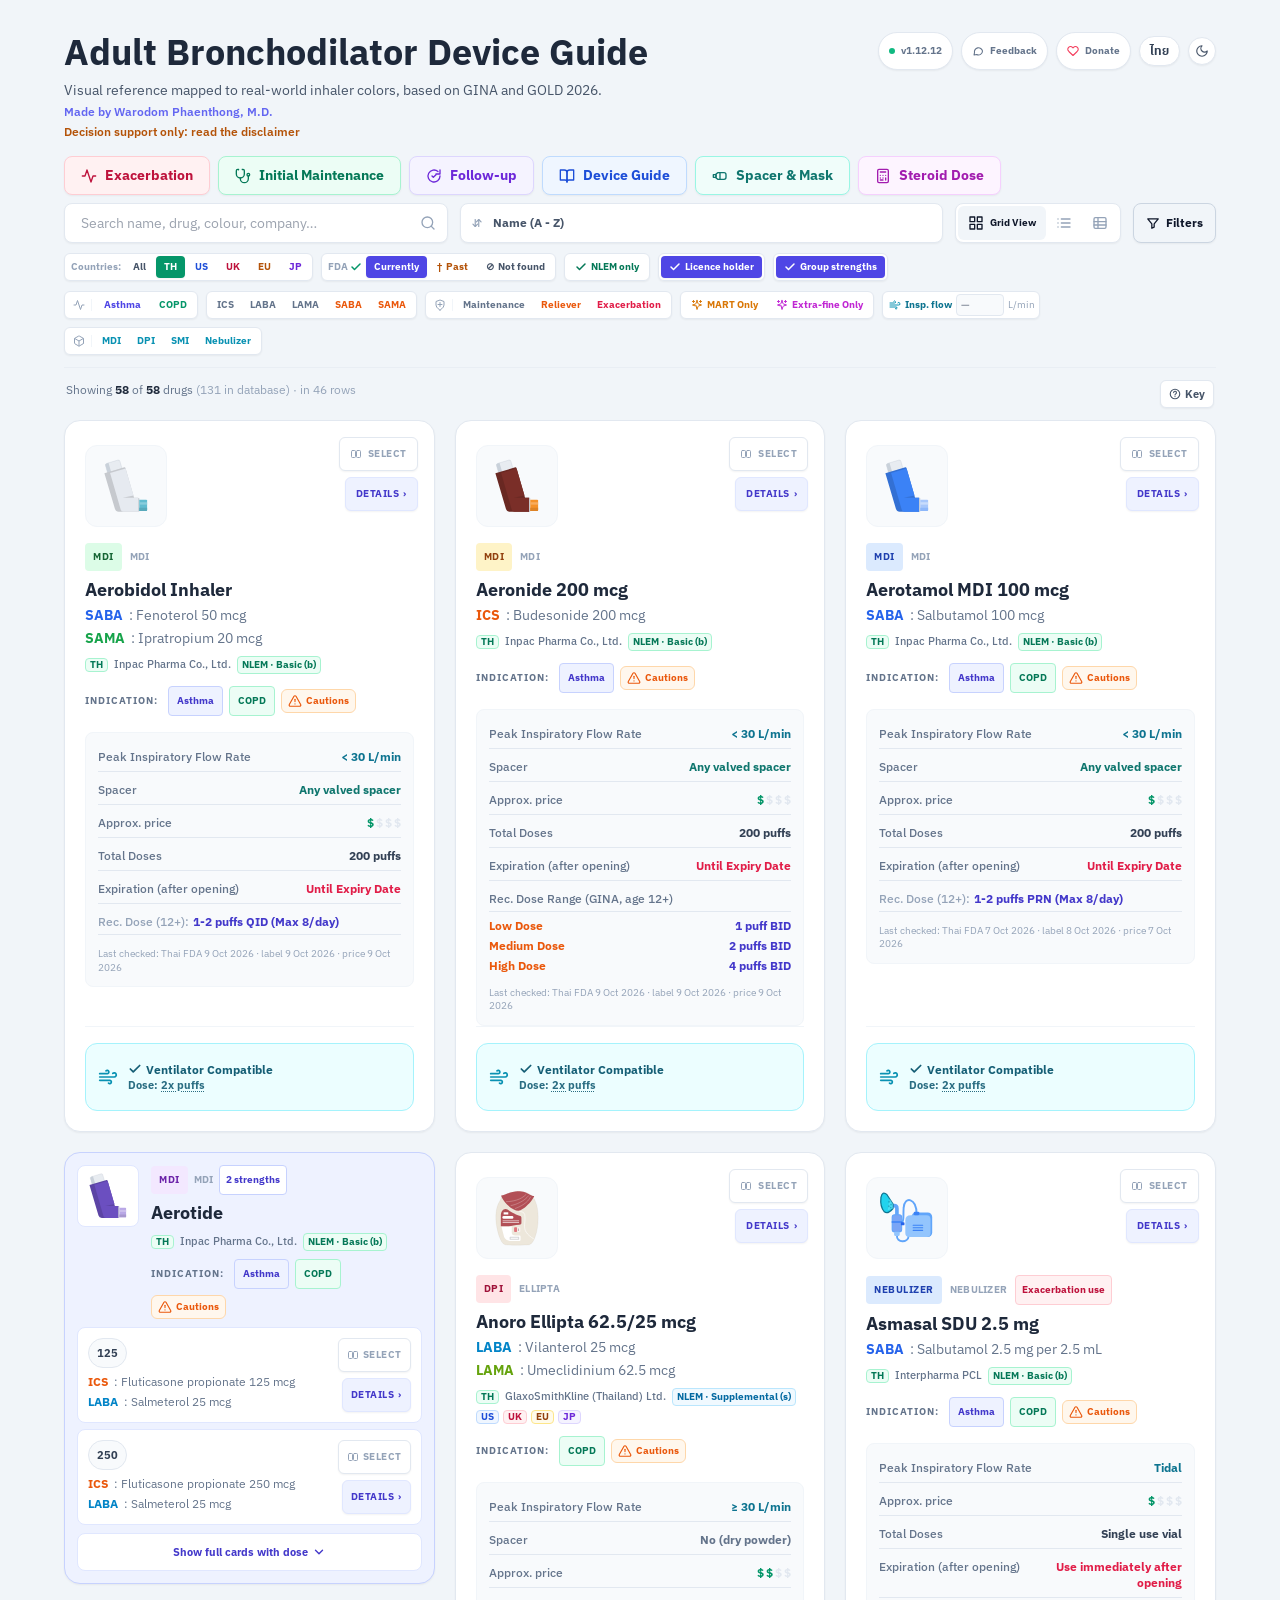
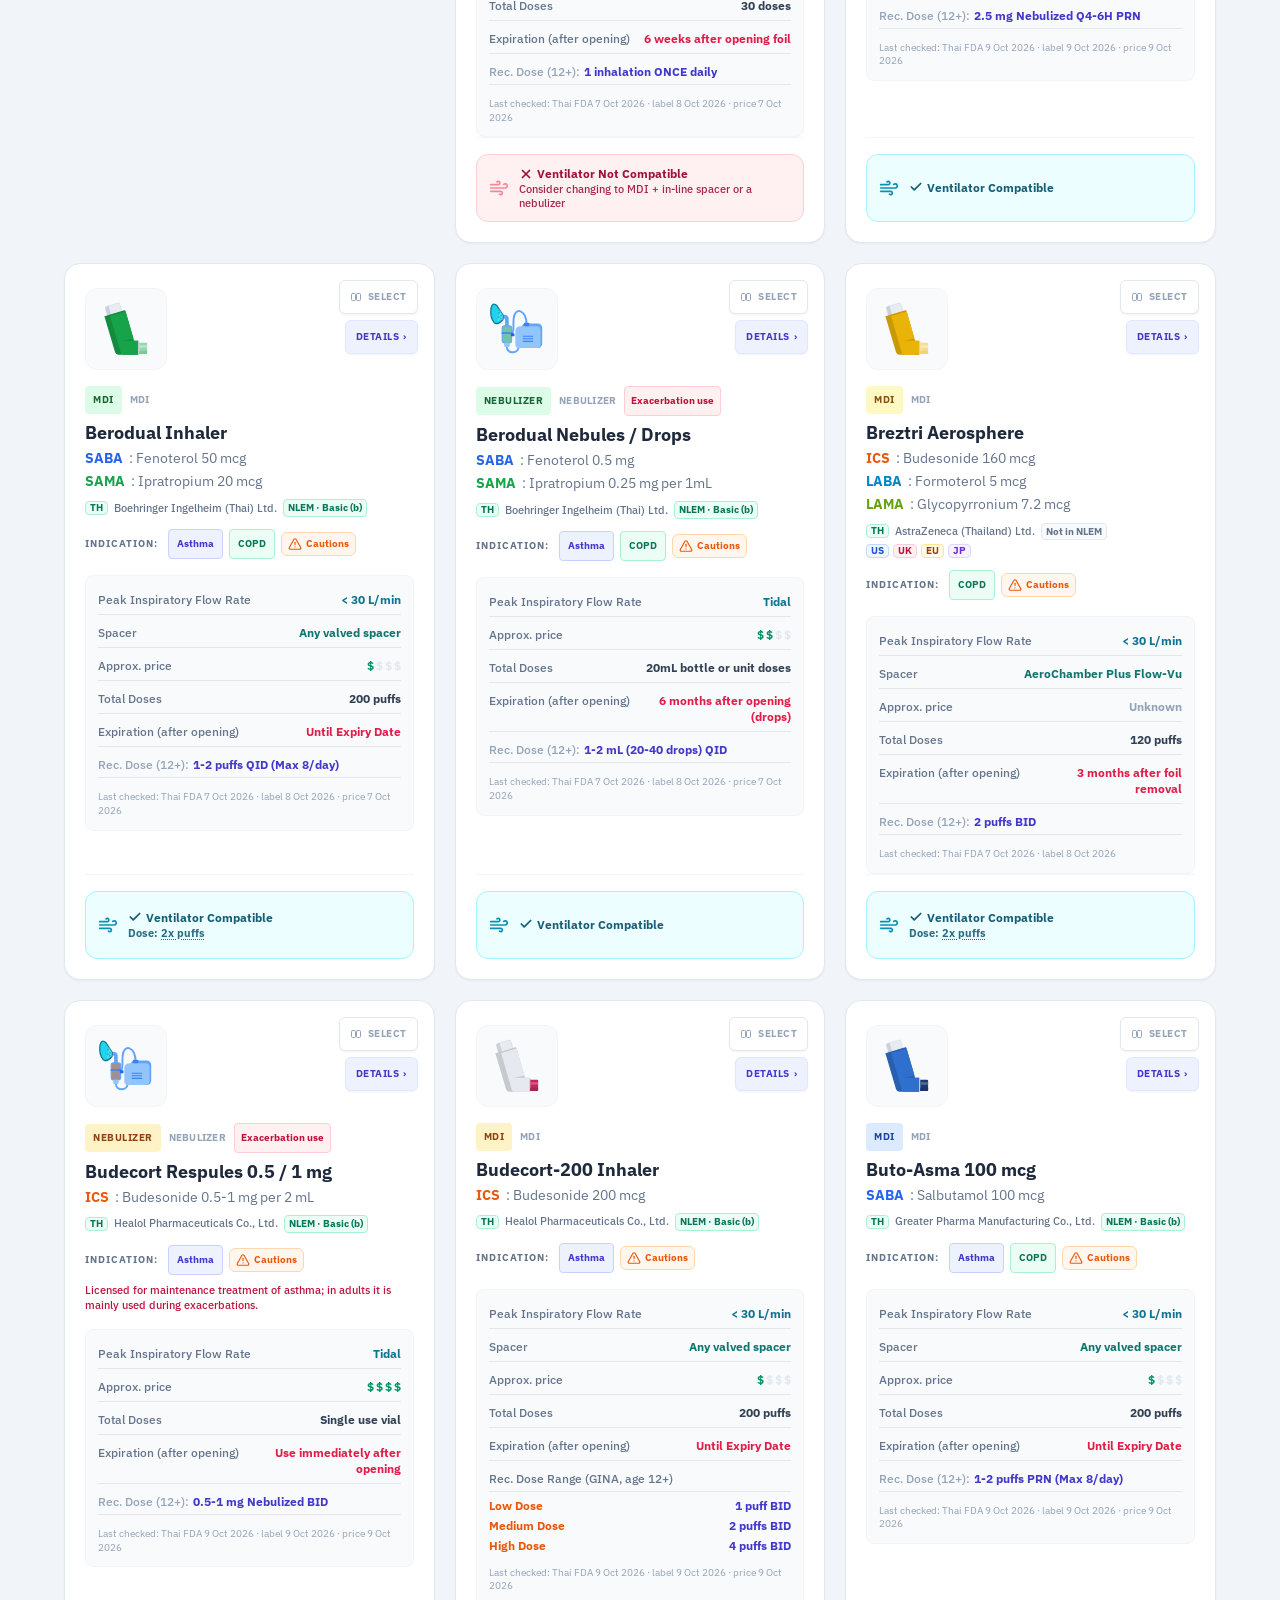
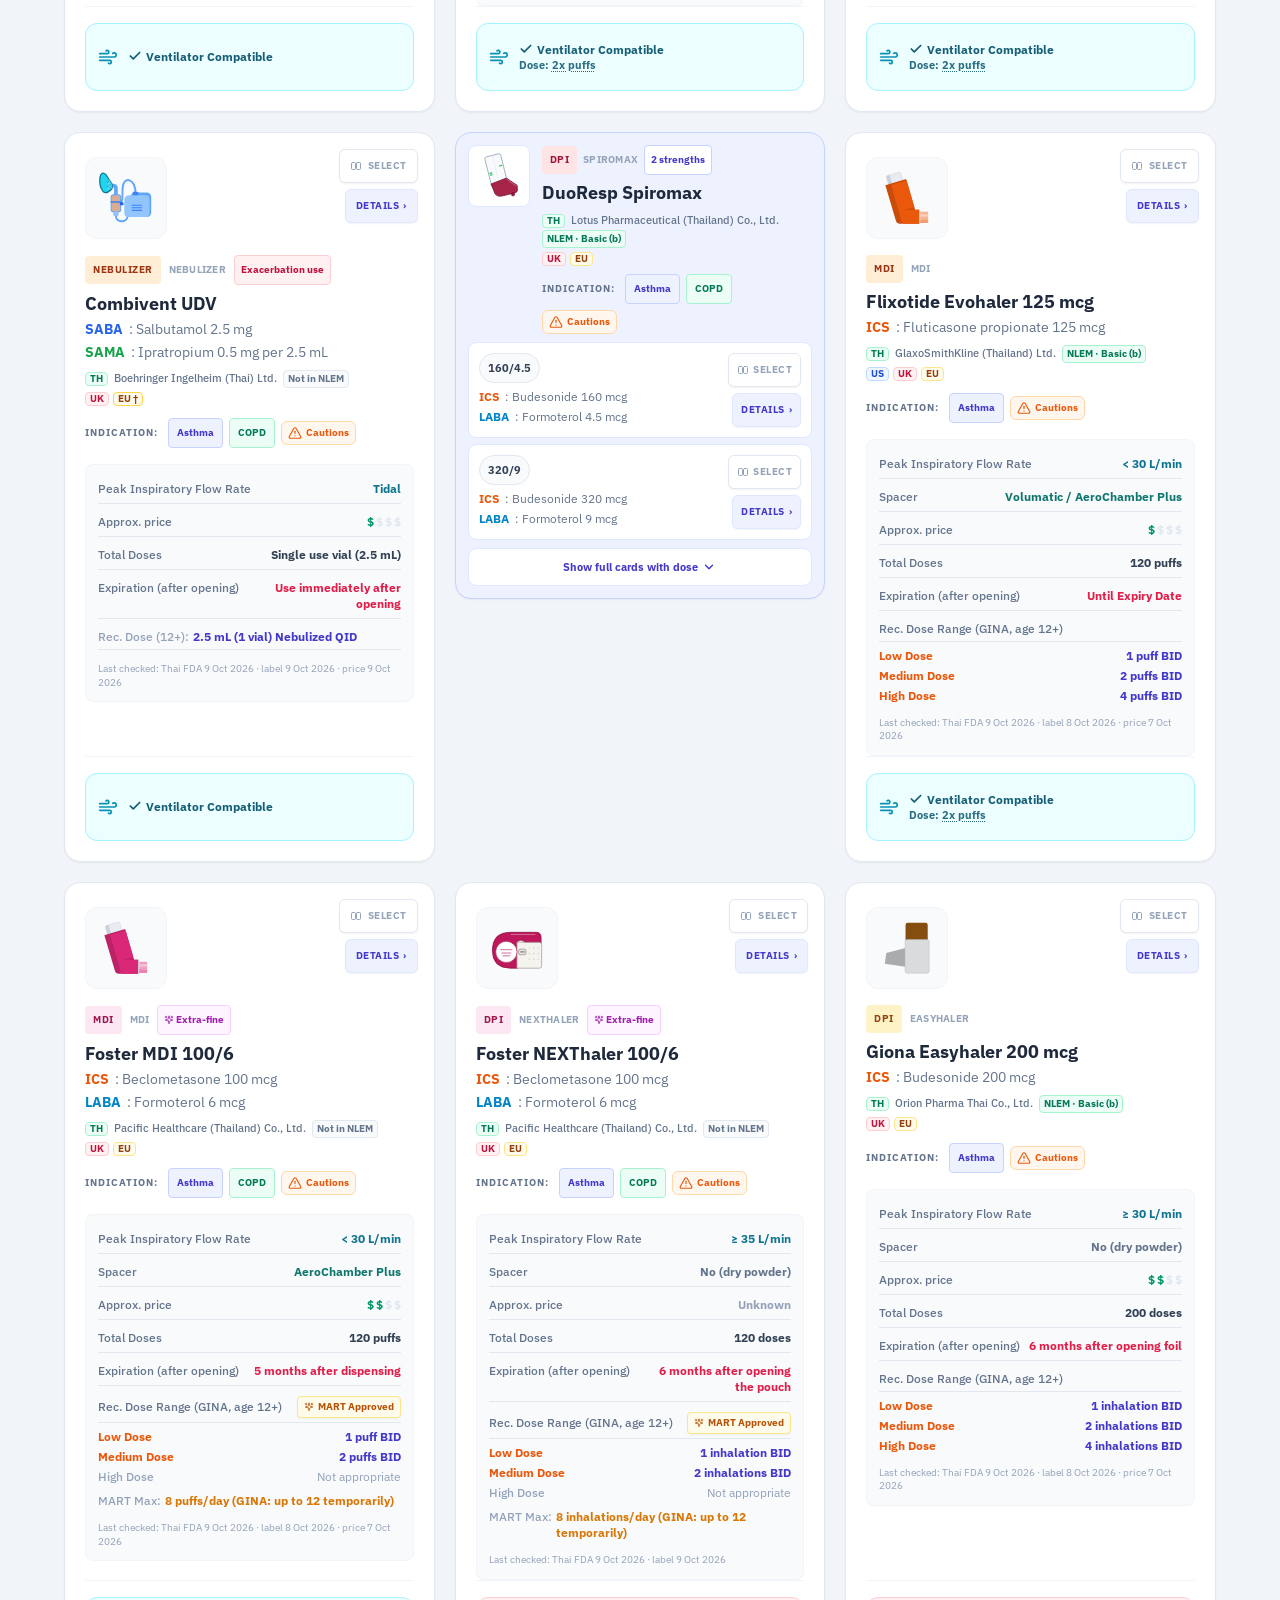
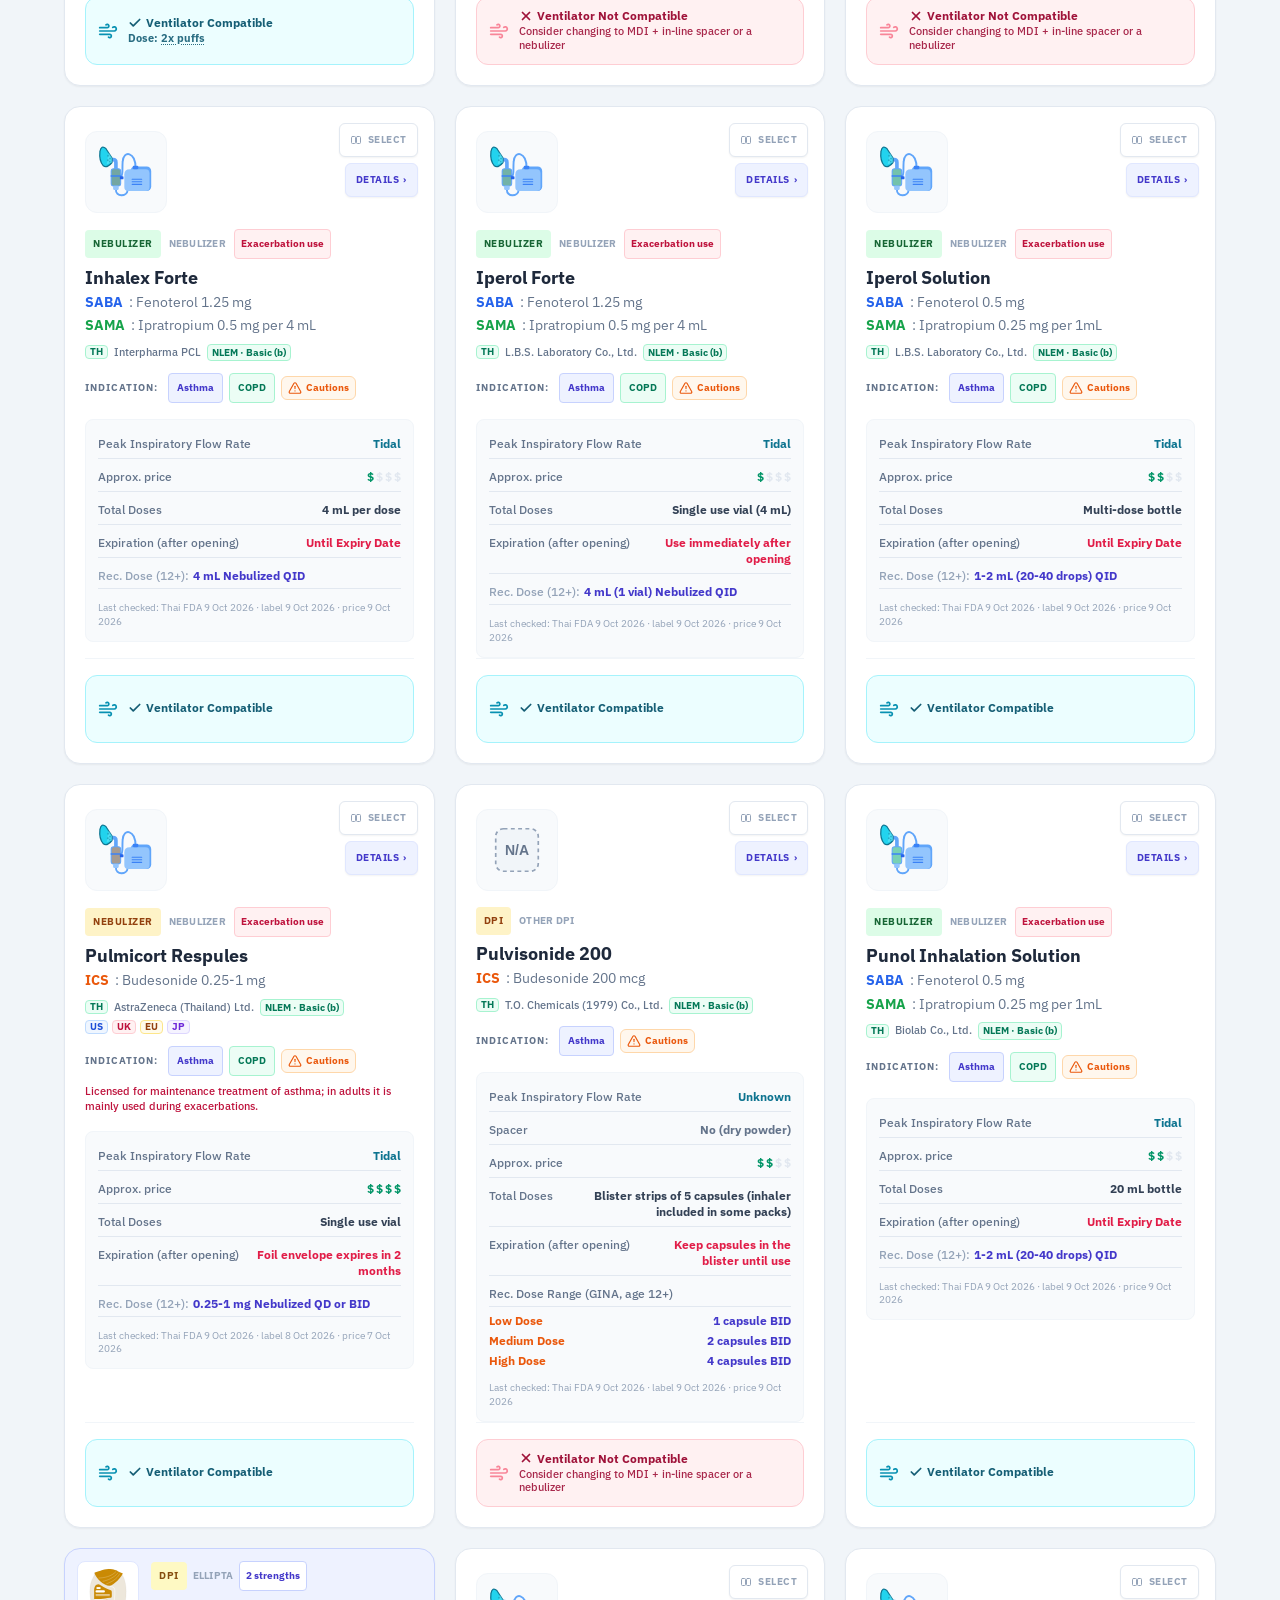
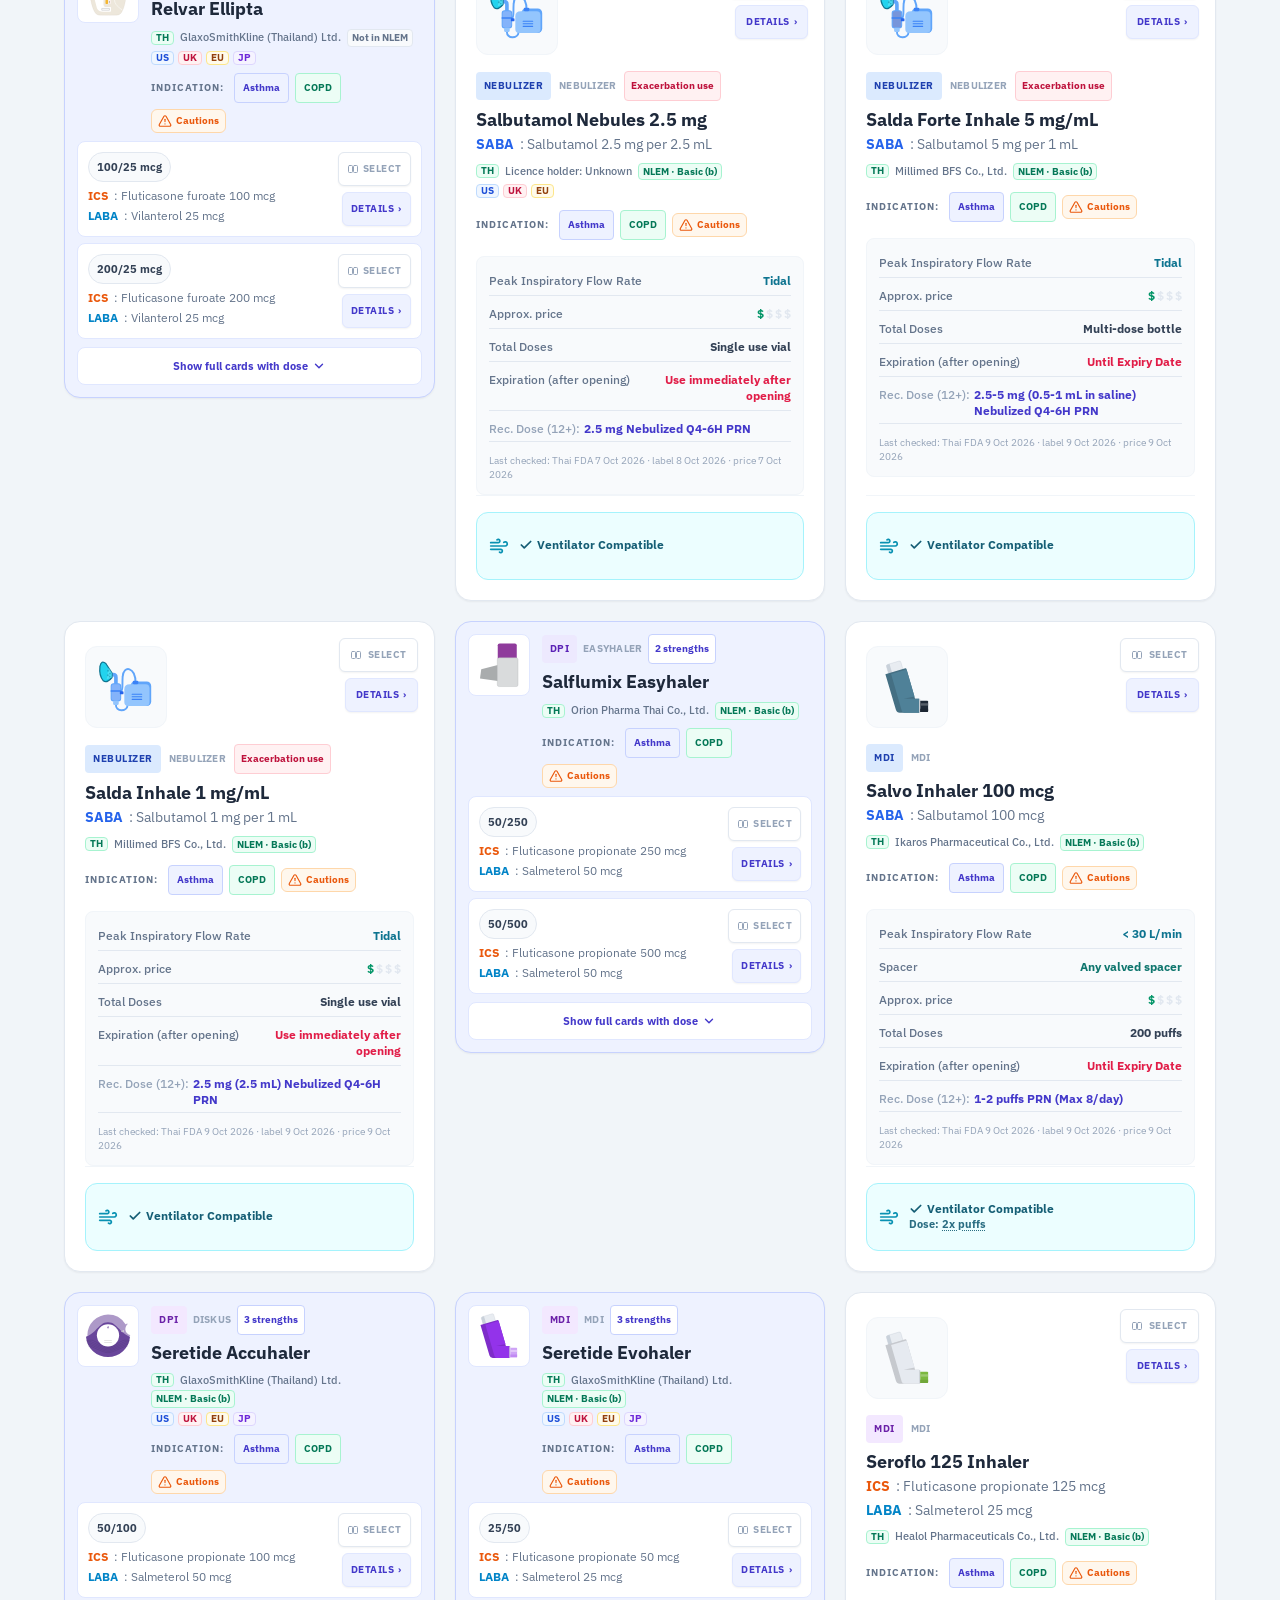
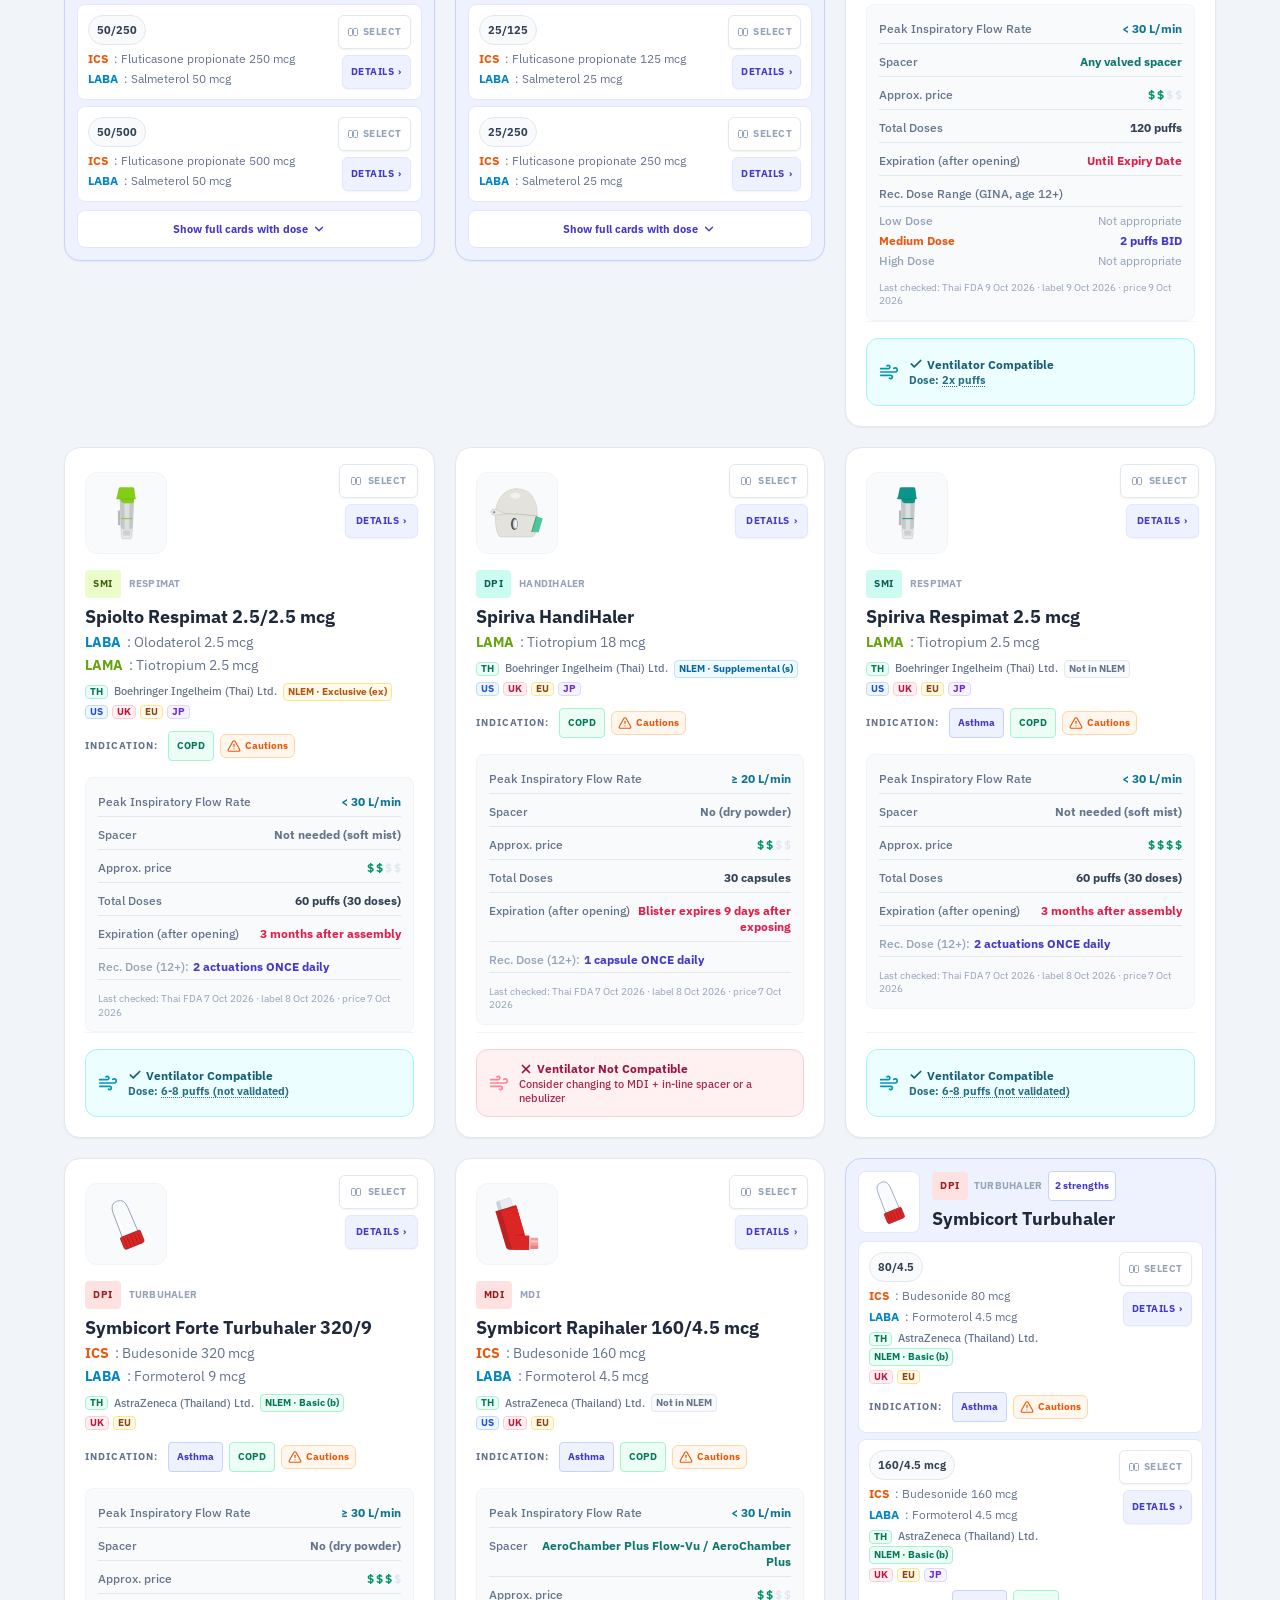
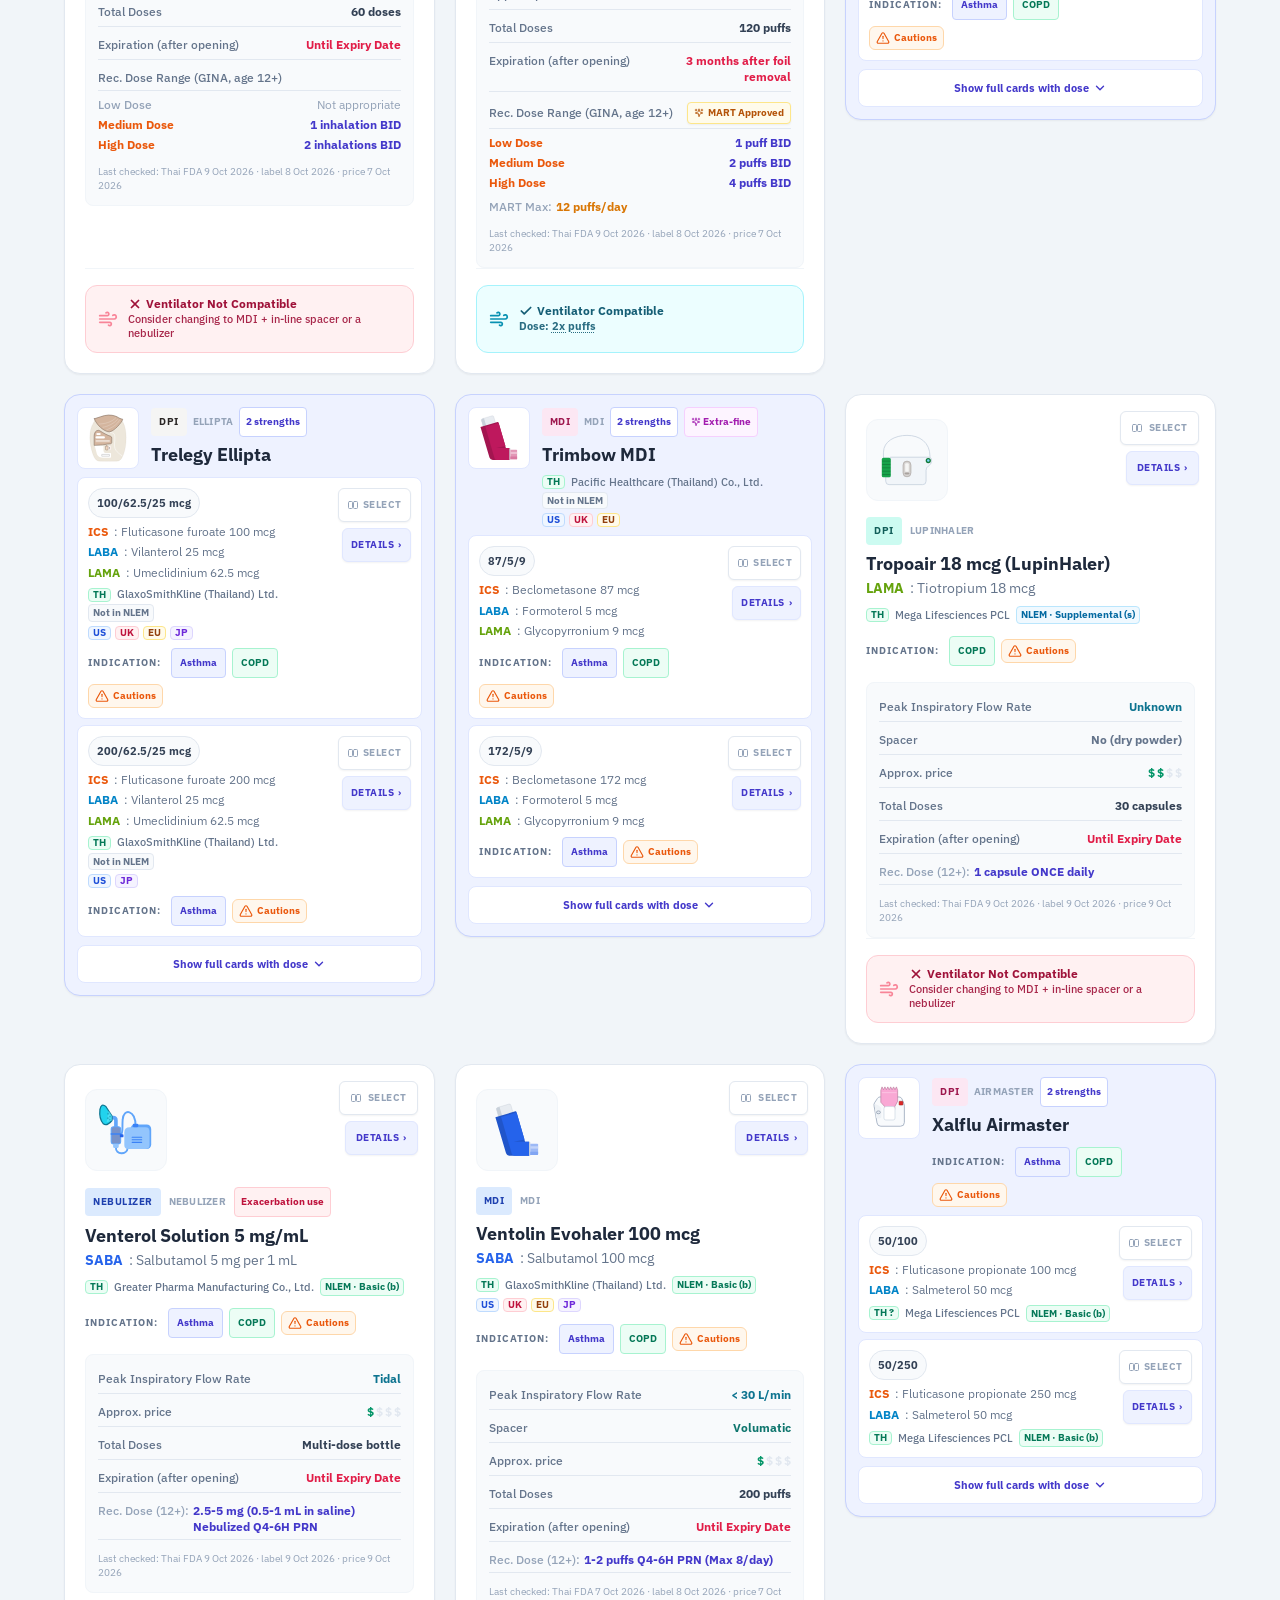
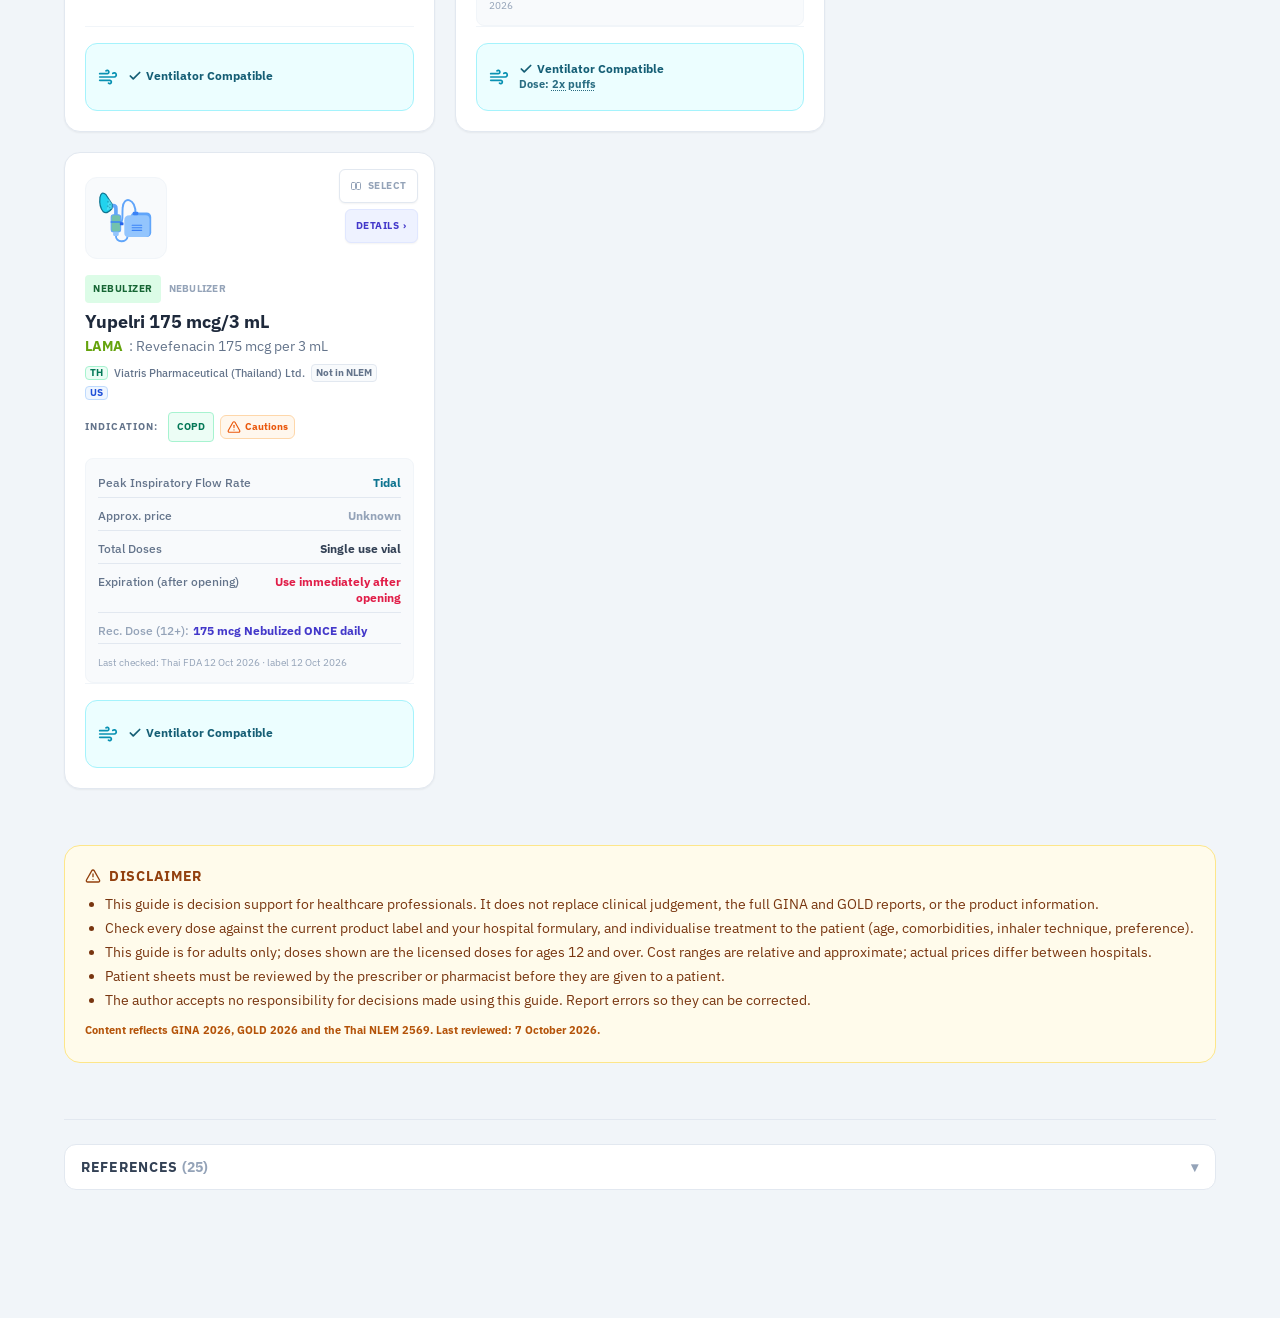
==== bronchodilator-guide.html @ 28f9524b "Split Exacerbation and Changelog modals out of App(); add Alvesco 80 UK once-daily dose; Donate rule" ====
<meta charset="utf-8">
<meta name="viewport" content="width=device-width, initial-scale=1">
<title>Adult Bronchodilator Device Guide</title>
<link rel="preconnect" href="https://fonts.googleapis.com">
<link rel="preconnect" href="https://fonts.gstatic.com" crossorigin>
<script>
  // Web fonts: added by script so the stylesheet request does not block the first paint
  // (text shows in the system font, then swaps when the fonts arrive).
  (function () {
    var l = document.createElement('link');
    l.rel = 'stylesheet';
    l.href = 'https://fonts.googleapis.com/css2?family=IBM+Plex+Sans:wght@400;500;600;700;800&family=IBM+Plex+Sans+Thai:wght@400;500;600;700&display=swap';
    document.head.appendChild(l);
  })();
</script>
<!-- Built by .claude/build-bronchodilator.js from bronchodilator-src/. Edit the source, not this file. -->

<script>
  // Apply the saved/system theme before first paint (same rules as the App's theme state).
  (function () {
    var t = null;
    try { t = localStorage.getItem('bdg-theme'); } catch (e) {}
    if (t !== 'light' && t !== 'dark') t = document.documentElement.getAttribute('data-theme');
    if (t !== 'light' && t !== 'dark') t = window.matchMedia && window.matchMedia('(prefers-color-scheme: dark)').matches ? 'dark' : 'light';
    if (t === 'dark') document.documentElement.classList.add('dark');
  })();
</script>
<script>
/**
 * @license React
 * react.production.min.js
 *
 * Copyright (c) Facebook, Inc. and its affiliates.
 *
 * This source code is licensed under the MIT license found in the
 * LICENSE file in the root directory of this source tree.
 */
(function(){'use strict';(function(c,x){"object"===typeof exports&&"undefined"!==typeof module?x(exports):"function"===typeof define&&define.amd?define(["exports"],x):(c=c||self,x(c.React={}))})(this,function(c){function x(a){if(null===a||"object"!==typeof a)return null;a=V&&a[V]||a["@@iterator"];return"function"===typeof a?a:null}function w(a,b,e){this.props=a;this.context=b;this.refs=W;this.updater=e||X}function Y(){}function K(a,b,e){this.props=a;this.context=b;this.refs=W;this.updater=e||X}function Z(a,b,
e){var m,d={},c=null,h=null;if(null!=b)for(m in void 0!==b.ref&&(h=b.ref),void 0!==b.key&&(c=""+b.key),b)aa.call(b,m)&&!ba.hasOwnProperty(m)&&(d[m]=b[m]);var l=arguments.length-2;if(1===l)d.children=e;else if(1<l){for(var f=Array(l),k=0;k<l;k++)f[k]=arguments[k+2];d.children=f}if(a&&a.defaultProps)for(m in l=a.defaultProps,l)void 0===d[m]&&(d[m]=l[m]);return{$$typeof:y,type:a,key:c,ref:h,props:d,_owner:L.current}}function oa(a,b){return{$$typeof:y,type:a.type,key:b,ref:a.ref,props:a.props,_owner:a._owner}}
function M(a){return"object"===typeof a&&null!==a&&a.$$typeof===y}function pa(a){var b={"=":"=0",":":"=2"};return"$"+a.replace(/[=:]/g,function(a){return b[a]})}function N(a,b){return"object"===typeof a&&null!==a&&null!=a.key?pa(""+a.key):b.toString(36)}function B(a,b,e,m,d){var c=typeof a;if("undefined"===c||"boolean"===c)a=null;var h=!1;if(null===a)h=!0;else switch(c){case "string":case "number":h=!0;break;case "object":switch(a.$$typeof){case y:case qa:h=!0}}if(h)return h=a,d=d(h),a=""===m?"."+
N(h,0):m,ca(d)?(e="",null!=a&&(e=a.replace(da,"$&/")+"/"),B(d,b,e,"",function(a){return a})):null!=d&&(M(d)&&(d=oa(d,e+(!d.key||h&&h.key===d.key?"":(""+d.key).replace(da,"$&/")+"/")+a)),b.push(d)),1;h=0;m=""===m?".":m+":";if(ca(a))for(var l=0;l<a.length;l++){c=a[l];var f=m+N(c,l);h+=B(c,b,e,f,d)}else if(f=x(a),"function"===typeof f)for(a=f.call(a),l=0;!(c=a.next()).done;)c=c.value,f=m+N(c,l++),h+=B(c,b,e,f,d);else if("object"===c)throw b=String(a),Error("Objects are not valid as a React child (found: "+
("[object Object]"===b?"object with keys {"+Object.keys(a).join(", ")+"}":b)+"). If you meant to render a collection of children, use an array instead.");return h}function C(a,b,e){if(null==a)return a;var c=[],d=0;B(a,c,"","",function(a){return b.call(e,a,d++)});return c}function ra(a){if(-1===a._status){var b=a._result;b=b();b.then(function(b){if(0===a._status||-1===a._status)a._status=1,a._result=b},function(b){if(0===a._status||-1===a._status)a._status=2,a._result=b});-1===a._status&&(a._status=
0,a._result=b)}if(1===a._status)return a._result.default;throw a._result;}function O(a,b){var e=a.length;a.push(b);a:for(;0<e;){var c=e-1>>>1,d=a[c];if(0<D(d,b))a[c]=b,a[e]=d,e=c;else break a}}function p(a){return 0===a.length?null:a[0]}function E(a){if(0===a.length)return null;var b=a[0],e=a.pop();if(e!==b){a[0]=e;a:for(var c=0,d=a.length,k=d>>>1;c<k;){var h=2*(c+1)-1,l=a[h],f=h+1,g=a[f];if(0>D(l,e))f<d&&0>D(g,l)?(a[c]=g,a[f]=e,c=f):(a[c]=l,a[h]=e,c=h);else if(f<d&&0>D(g,e))a[c]=g,a[f]=e,c=f;else break a}}return b}
function D(a,b){var c=a.sortIndex-b.sortIndex;return 0!==c?c:a.id-b.id}function P(a){for(var b=p(r);null!==b;){if(null===b.callback)E(r);else if(b.startTime<=a)E(r),b.sortIndex=b.expirationTime,O(q,b);else break;b=p(r)}}function Q(a){z=!1;P(a);if(!u)if(null!==p(q))u=!0,R(S);else{var b=p(r);null!==b&&T(Q,b.startTime-a)}}function S(a,b){u=!1;z&&(z=!1,ea(A),A=-1);F=!0;var c=k;try{P(b);for(n=p(q);null!==n&&(!(n.expirationTime>b)||a&&!fa());){var m=n.callback;if("function"===typeof m){n.callback=null;
k=n.priorityLevel;var d=m(n.expirationTime<=b);b=v();"function"===typeof d?n.callback=d:n===p(q)&&E(q);P(b)}else E(q);n=p(q)}if(null!==n)var g=!0;else{var h=p(r);null!==h&&T(Q,h.startTime-b);g=!1}return g}finally{n=null,k=c,F=!1}}function fa(){return v()-ha<ia?!1:!0}function R(a){G=a;H||(H=!0,I())}function T(a,b){A=ja(function(){a(v())},b)}function ka(a){throw Error("act(...) is not supported in production builds of React.");}var y=Symbol.for("react.element"),qa=Symbol.for("react.portal"),sa=Symbol.for("react.fragment"),
ta=Symbol.for("react.strict_mode"),ua=Symbol.for("react.profiler"),va=Symbol.for("react.provider"),wa=Symbol.for("react.context"),xa=Symbol.for("react.forward_ref"),ya=Symbol.for("react.suspense"),za=Symbol.for("react.memo"),Aa=Symbol.for("react.lazy"),V=Symbol.iterator,X={isMounted:function(a){return!1},enqueueForceUpdate:function(a,b,c){},enqueueReplaceState:function(a,b,c,m){},enqueueSetState:function(a,b,c,m){}},la=Object.assign,W={};w.prototype.isReactComponent={};w.prototype.setState=function(a,
b){if("object"!==typeof a&&"function"!==typeof a&&null!=a)throw Error("setState(...): takes an object of state variables to update or a function which returns an object of state variables.");this.updater.enqueueSetState(this,a,b,"setState")};w.prototype.forceUpdate=function(a){this.updater.enqueueForceUpdate(this,a,"forceUpdate")};Y.prototype=w.prototype;var t=K.prototype=new Y;t.constructor=K;la(t,w.prototype);t.isPureReactComponent=!0;var ca=Array.isArray,aa=Object.prototype.hasOwnProperty,L={current:null},
ba={key:!0,ref:!0,__self:!0,__source:!0},da=/\/+/g,g={current:null},J={transition:null};if("object"===typeof performance&&"function"===typeof performance.now){var Ba=performance;var v=function(){return Ba.now()}}else{var ma=Date,Ca=ma.now();v=function(){return ma.now()-Ca}}var q=[],r=[],Da=1,n=null,k=3,F=!1,u=!1,z=!1,ja="function"===typeof setTimeout?setTimeout:null,ea="function"===typeof clearTimeout?clearTimeout:null,na="undefined"!==typeof setImmediate?setImmediate:null;"undefined"!==typeof navigator&&
void 0!==navigator.scheduling&&void 0!==navigator.scheduling.isInputPending&&navigator.scheduling.isInputPending.bind(navigator.scheduling);var H=!1,G=null,A=-1,ia=5,ha=-1,U=function(){if(null!==G){var a=v();ha=a;var b=!0;try{b=G(!0,a)}finally{b?I():(H=!1,G=null)}}else H=!1};if("function"===typeof na)var I=function(){na(U)};else if("undefined"!==typeof MessageChannel){t=new MessageChannel;var Ea=t.port2;t.port1.onmessage=U;I=function(){Ea.postMessage(null)}}else I=function(){ja(U,0)};t={ReactCurrentDispatcher:g,
ReactCurrentOwner:L,ReactCurrentBatchConfig:J,Scheduler:{__proto__:null,unstable_ImmediatePriority:1,unstable_UserBlockingPriority:2,unstable_NormalPriority:3,unstable_IdlePriority:5,unstable_LowPriority:4,unstable_runWithPriority:function(a,b){switch(a){case 1:case 2:case 3:case 4:case 5:break;default:a=3}var c=k;k=a;try{return b()}finally{k=c}},unstable_next:function(a){switch(k){case 1:case 2:case 3:var b=3;break;default:b=k}var c=k;k=b;try{return a()}finally{k=c}},unstable_scheduleCallback:function(a,
b,c){var e=v();"object"===typeof c&&null!==c?(c=c.delay,c="number"===typeof c&&0<c?e+c:e):c=e;switch(a){case 1:var d=-1;break;case 2:d=250;break;case 5:d=1073741823;break;case 4:d=1E4;break;default:d=5E3}d=c+d;a={id:Da++,callback:b,priorityLevel:a,startTime:c,expirationTime:d,sortIndex:-1};c>e?(a.sortIndex=c,O(r,a),null===p(q)&&a===p(r)&&(z?(ea(A),A=-1):z=!0,T(Q,c-e))):(a.sortIndex=d,O(q,a),u||F||(u=!0,R(S)));return a},unstable_cancelCallback:function(a){a.callback=null},unstable_wrapCallback:function(a){var b=
k;return function(){var c=k;k=b;try{return a.apply(this,arguments)}finally{k=c}}},unstable_getCurrentPriorityLevel:function(){return k},unstable_shouldYield:fa,unstable_requestPaint:function(){},unstable_continueExecution:function(){u||F||(u=!0,R(S))},unstable_pauseExecution:function(){},unstable_getFirstCallbackNode:function(){return p(q)},get unstable_now(){return v},unstable_forceFrameRate:function(a){0>a||125<a?console.error("forceFrameRate takes a positive int between 0 and 125, forcing frame rates higher than 125 fps is not supported"):
ia=0<a?Math.floor(1E3/a):5},unstable_Profiling:null}};c.Children={map:C,forEach:function(a,b,c){C(a,function(){b.apply(this,arguments)},c)},count:function(a){var b=0;C(a,function(){b++});return b},toArray:function(a){return C(a,function(a){return a})||[]},only:function(a){if(!M(a))throw Error("React.Children.only expected to receive a single React element child.");return a}};c.Component=w;c.Fragment=sa;c.Profiler=ua;c.PureComponent=K;c.StrictMode=ta;c.Suspense=ya;c.__SECRET_INTERNALS_DO_NOT_USE_OR_YOU_WILL_BE_FIRED=
t;c.act=ka;c.cloneElement=function(a,b,c){if(null===a||void 0===a)throw Error("React.cloneElement(...): The argument must be a React element, but you passed "+a+".");var e=la({},a.props),d=a.key,k=a.ref,h=a._owner;if(null!=b){void 0!==b.ref&&(k=b.ref,h=L.current);void 0!==b.key&&(d=""+b.key);if(a.type&&a.type.defaultProps)var l=a.type.defaultProps;for(f in b)aa.call(b,f)&&!ba.hasOwnProperty(f)&&(e[f]=void 0===b[f]&&void 0!==l?l[f]:b[f])}var f=arguments.length-2;if(1===f)e.children=c;else if(1<f){l=
Array(f);for(var g=0;g<f;g++)l[g]=arguments[g+2];e.children=l}return{$$typeof:y,type:a.type,key:d,ref:k,props:e,_owner:h}};c.createContext=function(a){a={$$typeof:wa,_currentValue:a,_currentValue2:a,_threadCount:0,Provider:null,Consumer:null,_defaultValue:null,_globalName:null};a.Provider={$$typeof:va,_context:a};return a.Consumer=a};c.createElement=Z;c.createFactory=function(a){var b=Z.bind(null,a);b.type=a;return b};c.createRef=function(){return{current:null}};c.forwardRef=function(a){return{$$typeof:xa,
render:a}};c.isValidElement=M;c.lazy=function(a){return{$$typeof:Aa,_payload:{_status:-1,_result:a},_init:ra}};c.memo=function(a,b){return{$$typeof:za,type:a,compare:void 0===b?null:b}};c.startTransition=function(a,b){b=J.transition;J.transition={};try{a()}finally{J.transition=b}};c.unstable_act=ka;c.useCallback=function(a,b){return g.current.useCallback(a,b)};c.useContext=function(a){return g.current.useContext(a)};c.useDebugValue=function(a,b){};c.useDeferredValue=function(a){return g.current.useDeferredValue(a)};
c.useEffect=function(a,b){return g.current.useEffect(a,b)};c.useId=function(){return g.current.useId()};c.useImperativeHandle=function(a,b,c){return g.current.useImperativeHandle(a,b,c)};c.useInsertionEffect=function(a,b){return g.current.useInsertionEffect(a,b)};c.useLayoutEffect=function(a,b){return g.current.useLayoutEffect(a,b)};c.useMemo=function(a,b){return g.current.useMemo(a,b)};c.useReducer=function(a,b,c){return g.current.useReducer(a,b,c)};c.useRef=function(a){return g.current.useRef(a)};
c.useState=function(a){return g.current.useState(a)};c.useSyncExternalStore=function(a,b,c){return g.current.useSyncExternalStore(a,b,c)};c.useTransition=function(){return g.current.useTransition()};c.version="18.3.1"});
})();

</script>
<script>
/**
 * @license React
 * react-dom.production.min.js
 *
 * Copyright (c) Facebook, Inc. and its affiliates.
 *
 * This source code is licensed under the MIT license found in the
 * LICENSE file in the root directory of this source tree.
 */
(function(){/*
 Modernizr 3.0.0pre (Custom Build) | MIT
*/
'use strict';(function(Q,zb){"object"===typeof exports&&"undefined"!==typeof module?zb(exports,require("react")):"function"===typeof define&&define.amd?define(["exports","react"],zb):(Q=Q||self,zb(Q.ReactDOM={},Q.React))})(this,function(Q,zb){function m(a){for(var b="https://reactjs.org/docs/error-decoder.html?invariant="+a,c=1;c<arguments.length;c++)b+="&args[]="+encodeURIComponent(arguments[c]);return"Minified React error #"+a+"; visit "+b+" for the full message or use the non-minified dev environment for full errors and additional helpful warnings."}
function mb(a,b){Ab(a,b);Ab(a+"Capture",b)}function Ab(a,b){$b[a]=b;for(a=0;a<b.length;a++)cg.add(b[a])}function bj(a){if(Zd.call(dg,a))return!0;if(Zd.call(eg,a))return!1;if(cj.test(a))return dg[a]=!0;eg[a]=!0;return!1}function dj(a,b,c,d){if(null!==c&&0===c.type)return!1;switch(typeof b){case "function":case "symbol":return!0;case "boolean":if(d)return!1;if(null!==c)return!c.acceptsBooleans;a=a.toLowerCase().slice(0,5);return"data-"!==a&&"aria-"!==a;default:return!1}}function ej(a,b,c,d){if(null===
b||"undefined"===typeof b||dj(a,b,c,d))return!0;if(d)return!1;if(null!==c)switch(c.type){case 3:return!b;case 4:return!1===b;case 5:return isNaN(b);case 6:return isNaN(b)||1>b}return!1}function Y(a,b,c,d,e,f,g){this.acceptsBooleans=2===b||3===b||4===b;this.attributeName=d;this.attributeNamespace=e;this.mustUseProperty=c;this.propertyName=a;this.type=b;this.sanitizeURL=f;this.removeEmptyString=g}function $d(a,b,c,d){var e=R.hasOwnProperty(b)?R[b]:null;if(null!==e?0!==e.type:d||!(2<b.length)||"o"!==
b[0]&&"O"!==b[0]||"n"!==b[1]&&"N"!==b[1])ej(b,c,e,d)&&(c=null),d||null===e?bj(b)&&(null===c?a.removeAttribute(b):a.setAttribute(b,""+c)):e.mustUseProperty?a[e.propertyName]=null===c?3===e.type?!1:"":c:(b=e.attributeName,d=e.attributeNamespace,null===c?a.removeAttribute(b):(e=e.type,c=3===e||4===e&&!0===c?"":""+c,d?a.setAttributeNS(d,b,c):a.setAttribute(b,c)))}function ac(a){if(null===a||"object"!==typeof a)return null;a=fg&&a[fg]||a["@@iterator"];return"function"===typeof a?a:null}function bc(a,b,
c){if(void 0===ae)try{throw Error();}catch(d){ae=(b=d.stack.trim().match(/\n( *(at )?)/))&&b[1]||""}return"\n"+ae+a}function be(a,b){if(!a||ce)return"";ce=!0;var c=Error.prepareStackTrace;Error.prepareStackTrace=void 0;try{if(b)if(b=function(){throw Error();},Object.defineProperty(b.prototype,"props",{set:function(){throw Error();}}),"object"===typeof Reflect&&Reflect.construct){try{Reflect.construct(b,[])}catch(n){var d=n}Reflect.construct(a,[],b)}else{try{b.call()}catch(n){d=n}a.call(b.prototype)}else{try{throw Error();
}catch(n){d=n}a()}}catch(n){if(n&&d&&"string"===typeof n.stack){for(var e=n.stack.split("\n"),f=d.stack.split("\n"),g=e.length-1,h=f.length-1;1<=g&&0<=h&&e[g]!==f[h];)h--;for(;1<=g&&0<=h;g--,h--)if(e[g]!==f[h]){if(1!==g||1!==h){do if(g--,h--,0>h||e[g]!==f[h]){var k="\n"+e[g].replace(" at new "," at ");a.displayName&&k.includes("<anonymous>")&&(k=k.replace("<anonymous>",a.displayName));return k}while(1<=g&&0<=h)}break}}}finally{ce=!1,Error.prepareStackTrace=c}return(a=a?a.displayName||a.name:"")?bc(a):
""}function fj(a){switch(a.tag){case 5:return bc(a.type);case 16:return bc("Lazy");case 13:return bc("Suspense");case 19:return bc("SuspenseList");case 0:case 2:case 15:return a=be(a.type,!1),a;case 11:return a=be(a.type.render,!1),a;case 1:return a=be(a.type,!0),a;default:return""}}function de(a){if(null==a)return null;if("function"===typeof a)return a.displayName||a.name||null;if("string"===typeof a)return a;switch(a){case Bb:return"Fragment";case Cb:return"Portal";case ee:return"Profiler";case fe:return"StrictMode";
case ge:return"Suspense";case he:return"SuspenseList"}if("object"===typeof a)switch(a.$$typeof){case gg:return(a.displayName||"Context")+".Consumer";case hg:return(a._context.displayName||"Context")+".Provider";case ie:var b=a.render;a=a.displayName;a||(a=b.displayName||b.name||"",a=""!==a?"ForwardRef("+a+")":"ForwardRef");return a;case je:return b=a.displayName||null,null!==b?b:de(a.type)||"Memo";case Ta:b=a._payload;a=a._init;try{return de(a(b))}catch(c){}}return null}function gj(a){var b=a.type;
switch(a.tag){case 24:return"Cache";case 9:return(b.displayName||"Context")+".Consumer";case 10:return(b._context.displayName||"Context")+".Provider";case 18:return"DehydratedFragment";case 11:return a=b.render,a=a.displayName||a.name||"",b.displayName||(""!==a?"ForwardRef("+a+")":"ForwardRef");case 7:return"Fragment";case 5:return b;case 4:return"Portal";case 3:return"Root";case 6:return"Text";case 16:return de(b);case 8:return b===fe?"StrictMode":"Mode";case 22:return"Offscreen";case 12:return"Profiler";
case 21:return"Scope";case 13:return"Suspense";case 19:return"SuspenseList";case 25:return"TracingMarker";case 1:case 0:case 17:case 2:case 14:case 15:if("function"===typeof b)return b.displayName||b.name||null;if("string"===typeof b)return b}return null}function Ua(a){switch(typeof a){case "boolean":case "number":case "string":case "undefined":return a;case "object":return a;default:return""}}function ig(a){var b=a.type;return(a=a.nodeName)&&"input"===a.toLowerCase()&&("checkbox"===b||"radio"===
b)}function hj(a){var b=ig(a)?"checked":"value",c=Object.getOwnPropertyDescriptor(a.constructor.prototype,b),d=""+a[b];if(!a.hasOwnProperty(b)&&"undefined"!==typeof c&&"function"===typeof c.get&&"function"===typeof c.set){var e=c.get,f=c.set;Object.defineProperty(a,b,{configurable:!0,get:function(){return e.call(this)},set:function(a){d=""+a;f.call(this,a)}});Object.defineProperty(a,b,{enumerable:c.enumerable});return{getValue:function(){return d},setValue:function(a){d=""+a},stopTracking:function(){a._valueTracker=
null;delete a[b]}}}}function Pc(a){a._valueTracker||(a._valueTracker=hj(a))}function jg(a){if(!a)return!1;var b=a._valueTracker;if(!b)return!0;var c=b.getValue();var d="";a&&(d=ig(a)?a.checked?"true":"false":a.value);a=d;return a!==c?(b.setValue(a),!0):!1}function Qc(a){a=a||("undefined"!==typeof document?document:void 0);if("undefined"===typeof a)return null;try{return a.activeElement||a.body}catch(b){return a.body}}function ke(a,b){var c=b.checked;return E({},b,{defaultChecked:void 0,defaultValue:void 0,
value:void 0,checked:null!=c?c:a._wrapperState.initialChecked})}function kg(a,b){var c=null==b.defaultValue?"":b.defaultValue,d=null!=b.checked?b.checked:b.defaultChecked;c=Ua(null!=b.value?b.value:c);a._wrapperState={initialChecked:d,initialValue:c,controlled:"checkbox"===b.type||"radio"===b.type?null!=b.checked:null!=b.value}}function lg(a,b){b=b.checked;null!=b&&$d(a,"checked",b,!1)}function le(a,b){lg(a,b);var c=Ua(b.value),d=b.type;if(null!=c)if("number"===d){if(0===c&&""===a.value||a.value!=
c)a.value=""+c}else a.value!==""+c&&(a.value=""+c);else if("submit"===d||"reset"===d){a.removeAttribute("value");return}b.hasOwnProperty("value")?me(a,b.type,c):b.hasOwnProperty("defaultValue")&&me(a,b.type,Ua(b.defaultValue));null==b.checked&&null!=b.defaultChecked&&(a.defaultChecked=!!b.defaultChecked)}function mg(a,b,c){if(b.hasOwnProperty("value")||b.hasOwnProperty("defaultValue")){var d=b.type;if(!("submit"!==d&&"reset"!==d||void 0!==b.value&&null!==b.value))return;b=""+a._wrapperState.initialValue;
c||b===a.value||(a.value=b);a.defaultValue=b}c=a.name;""!==c&&(a.name="");a.defaultChecked=!!a._wrapperState.initialChecked;""!==c&&(a.name=c)}function me(a,b,c){if("number"!==b||Qc(a.ownerDocument)!==a)null==c?a.defaultValue=""+a._wrapperState.initialValue:a.defaultValue!==""+c&&(a.defaultValue=""+c)}function Db(a,b,c,d){a=a.options;if(b){b={};for(var e=0;e<c.length;e++)b["$"+c[e]]=!0;for(c=0;c<a.length;c++)e=b.hasOwnProperty("$"+a[c].value),a[c].selected!==e&&(a[c].selected=e),e&&d&&(a[c].defaultSelected=
!0)}else{c=""+Ua(c);b=null;for(e=0;e<a.length;e++){if(a[e].value===c){a[e].selected=!0;d&&(a[e].defaultSelected=!0);return}null!==b||a[e].disabled||(b=a[e])}null!==b&&(b.selected=!0)}}function ne(a,b){if(null!=b.dangerouslySetInnerHTML)throw Error(m(91));return E({},b,{value:void 0,defaultValue:void 0,children:""+a._wrapperState.initialValue})}function ng(a,b){var c=b.value;if(null==c){c=b.children;b=b.defaultValue;if(null!=c){if(null!=b)throw Error(m(92));if(cc(c)){if(1<c.length)throw Error(m(93));
c=c[0]}b=c}null==b&&(b="");c=b}a._wrapperState={initialValue:Ua(c)}}function og(a,b){var c=Ua(b.value),d=Ua(b.defaultValue);null!=c&&(c=""+c,c!==a.value&&(a.value=c),null==b.defaultValue&&a.defaultValue!==c&&(a.defaultValue=c));null!=d&&(a.defaultValue=""+d)}function pg(a,b){b=a.textContent;b===a._wrapperState.initialValue&&""!==b&&null!==b&&(a.value=b)}function qg(a){switch(a){case "svg":return"http://www.w3.org/2000/svg";case "math":return"http://www.w3.org/1998/Math/MathML";default:return"http://www.w3.org/1999/xhtml"}}
function oe(a,b){return null==a||"http://www.w3.org/1999/xhtml"===a?qg(b):"http://www.w3.org/2000/svg"===a&&"foreignObject"===b?"http://www.w3.org/1999/xhtml":a}function rg(a,b,c){return null==b||"boolean"===typeof b||""===b?"":c||"number"!==typeof b||0===b||dc.hasOwnProperty(a)&&dc[a]?(""+b).trim():b+"px"}function sg(a,b){a=a.style;for(var c in b)if(b.hasOwnProperty(c)){var d=0===c.indexOf("--"),e=rg(c,b[c],d);"float"===c&&(c="cssFloat");d?a.setProperty(c,e):a[c]=e}}function pe(a,b){if(b){if(ij[a]&&
(null!=b.children||null!=b.dangerouslySetInnerHTML))throw Error(m(137,a));if(null!=b.dangerouslySetInnerHTML){if(null!=b.children)throw Error(m(60));if("object"!==typeof b.dangerouslySetInnerHTML||!("__html"in b.dangerouslySetInnerHTML))throw Error(m(61));}if(null!=b.style&&"object"!==typeof b.style)throw Error(m(62));}}function qe(a,b){if(-1===a.indexOf("-"))return"string"===typeof b.is;switch(a){case "annotation-xml":case "color-profile":case "font-face":case "font-face-src":case "font-face-uri":case "font-face-format":case "font-face-name":case "missing-glyph":return!1;
default:return!0}}function re(a){a=a.target||a.srcElement||window;a.correspondingUseElement&&(a=a.correspondingUseElement);return 3===a.nodeType?a.parentNode:a}function tg(a){if(a=ec(a)){if("function"!==typeof se)throw Error(m(280));var b=a.stateNode;b&&(b=Rc(b),se(a.stateNode,a.type,b))}}function ug(a){Eb?Fb?Fb.push(a):Fb=[a]:Eb=a}function vg(){if(Eb){var a=Eb,b=Fb;Fb=Eb=null;tg(a);if(b)for(a=0;a<b.length;a++)tg(b[a])}}function wg(a,b,c){if(te)return a(b,c);te=!0;try{return xg(a,b,c)}finally{if(te=
!1,null!==Eb||null!==Fb)yg(),vg()}}function fc(a,b){var c=a.stateNode;if(null===c)return null;var d=Rc(c);if(null===d)return null;c=d[b];a:switch(b){case "onClick":case "onClickCapture":case "onDoubleClick":case "onDoubleClickCapture":case "onMouseDown":case "onMouseDownCapture":case "onMouseMove":case "onMouseMoveCapture":case "onMouseUp":case "onMouseUpCapture":case "onMouseEnter":(d=!d.disabled)||(a=a.type,d=!("button"===a||"input"===a||"select"===a||"textarea"===a));a=!d;break a;default:a=!1}if(a)return null;
if(c&&"function"!==typeof c)throw Error(m(231,b,typeof c));return c}function jj(a,b,c,d,e,f,g,h,k){gc=!1;Sc=null;kj.apply(lj,arguments)}function mj(a,b,c,d,e,f,g,h,k){jj.apply(this,arguments);if(gc){if(gc){var n=Sc;gc=!1;Sc=null}else throw Error(m(198));Tc||(Tc=!0,ue=n)}}function nb(a){var b=a,c=a;if(a.alternate)for(;b.return;)b=b.return;else{a=b;do b=a,0!==(b.flags&4098)&&(c=b.return),a=b.return;while(a)}return 3===b.tag?c:null}function zg(a){if(13===a.tag){var b=a.memoizedState;null===b&&(a=a.alternate,
null!==a&&(b=a.memoizedState));if(null!==b)return b.dehydrated}return null}function Ag(a){if(nb(a)!==a)throw Error(m(188));}function nj(a){var b=a.alternate;if(!b){b=nb(a);if(null===b)throw Error(m(188));return b!==a?null:a}for(var c=a,d=b;;){var e=c.return;if(null===e)break;var f=e.alternate;if(null===f){d=e.return;if(null!==d){c=d;continue}break}if(e.child===f.child){for(f=e.child;f;){if(f===c)return Ag(e),a;if(f===d)return Ag(e),b;f=f.sibling}throw Error(m(188));}if(c.return!==d.return)c=e,d=f;
else{for(var g=!1,h=e.child;h;){if(h===c){g=!0;c=e;d=f;break}if(h===d){g=!0;d=e;c=f;break}h=h.sibling}if(!g){for(h=f.child;h;){if(h===c){g=!0;c=f;d=e;break}if(h===d){g=!0;d=f;c=e;break}h=h.sibling}if(!g)throw Error(m(189));}}if(c.alternate!==d)throw Error(m(190));}if(3!==c.tag)throw Error(m(188));return c.stateNode.current===c?a:b}function Bg(a){a=nj(a);return null!==a?Cg(a):null}function Cg(a){if(5===a.tag||6===a.tag)return a;for(a=a.child;null!==a;){var b=Cg(a);if(null!==b)return b;a=a.sibling}return null}
function oj(a,b){if(Ca&&"function"===typeof Ca.onCommitFiberRoot)try{Ca.onCommitFiberRoot(Uc,a,void 0,128===(a.current.flags&128))}catch(c){}}function pj(a){a>>>=0;return 0===a?32:31-(qj(a)/rj|0)|0}function hc(a){switch(a&-a){case 1:return 1;case 2:return 2;case 4:return 4;case 8:return 8;case 16:return 16;case 32:return 32;case 64:case 128:case 256:case 512:case 1024:case 2048:case 4096:case 8192:case 16384:case 32768:case 65536:case 131072:case 262144:case 524288:case 1048576:case 2097152:return a&
4194240;case 4194304:case 8388608:case 16777216:case 33554432:case 67108864:return a&130023424;case 134217728:return 134217728;case 268435456:return 268435456;case 536870912:return 536870912;case 1073741824:return 1073741824;default:return a}}function Vc(a,b){var c=a.pendingLanes;if(0===c)return 0;var d=0,e=a.suspendedLanes,f=a.pingedLanes,g=c&268435455;if(0!==g){var h=g&~e;0!==h?d=hc(h):(f&=g,0!==f&&(d=hc(f)))}else g=c&~e,0!==g?d=hc(g):0!==f&&(d=hc(f));if(0===d)return 0;if(0!==b&&b!==d&&0===(b&e)&&
(e=d&-d,f=b&-b,e>=f||16===e&&0!==(f&4194240)))return b;0!==(d&4)&&(d|=c&16);b=a.entangledLanes;if(0!==b)for(a=a.entanglements,b&=d;0<b;)c=31-ta(b),e=1<<c,d|=a[c],b&=~e;return d}function sj(a,b){switch(a){case 1:case 2:case 4:return b+250;case 8:case 16:case 32:case 64:case 128:case 256:case 512:case 1024:case 2048:case 4096:case 8192:case 16384:case 32768:case 65536:case 131072:case 262144:case 524288:case 1048576:case 2097152:return b+5E3;case 4194304:case 8388608:case 16777216:case 33554432:case 67108864:return-1;
case 134217728:case 268435456:case 536870912:case 1073741824:return-1;default:return-1}}function tj(a,b){for(var c=a.suspendedLanes,d=a.pingedLanes,e=a.expirationTimes,f=a.pendingLanes;0<f;){var g=31-ta(f),h=1<<g,k=e[g];if(-1===k){if(0===(h&c)||0!==(h&d))e[g]=sj(h,b)}else k<=b&&(a.expiredLanes|=h);f&=~h}}function ve(a){a=a.pendingLanes&-1073741825;return 0!==a?a:a&1073741824?1073741824:0}function Dg(){var a=Wc;Wc<<=1;0===(Wc&4194240)&&(Wc=64);return a}function we(a){for(var b=[],c=0;31>c;c++)b.push(a);
return b}function ic(a,b,c){a.pendingLanes|=b;536870912!==b&&(a.suspendedLanes=0,a.pingedLanes=0);a=a.eventTimes;b=31-ta(b);a[b]=c}function uj(a,b){var c=a.pendingLanes&~b;a.pendingLanes=b;a.suspendedLanes=0;a.pingedLanes=0;a.expiredLanes&=b;a.mutableReadLanes&=b;a.entangledLanes&=b;b=a.entanglements;var d=a.eventTimes;for(a=a.expirationTimes;0<c;){var e=31-ta(c),f=1<<e;b[e]=0;d[e]=-1;a[e]=-1;c&=~f}}function xe(a,b){var c=a.entangledLanes|=b;for(a=a.entanglements;c;){var d=31-ta(c),e=1<<d;e&b|a[d]&
b&&(a[d]|=b);c&=~e}}function Eg(a){a&=-a;return 1<a?4<a?0!==(a&268435455)?16:536870912:4:1}function Fg(a,b){switch(a){case "focusin":case "focusout":Va=null;break;case "dragenter":case "dragleave":Wa=null;break;case "mouseover":case "mouseout":Xa=null;break;case "pointerover":case "pointerout":jc.delete(b.pointerId);break;case "gotpointercapture":case "lostpointercapture":kc.delete(b.pointerId)}}function lc(a,b,c,d,e,f){if(null===a||a.nativeEvent!==f)return a={blockedOn:b,domEventName:c,eventSystemFlags:d,
nativeEvent:f,targetContainers:[e]},null!==b&&(b=ec(b),null!==b&&Gg(b)),a;a.eventSystemFlags|=d;b=a.targetContainers;null!==e&&-1===b.indexOf(e)&&b.push(e);return a}function vj(a,b,c,d,e){switch(b){case "focusin":return Va=lc(Va,a,b,c,d,e),!0;case "dragenter":return Wa=lc(Wa,a,b,c,d,e),!0;case "mouseover":return Xa=lc(Xa,a,b,c,d,e),!0;case "pointerover":var f=e.pointerId;jc.set(f,lc(jc.get(f)||null,a,b,c,d,e));return!0;case "gotpointercapture":return f=e.pointerId,kc.set(f,lc(kc.get(f)||null,a,b,
c,d,e)),!0}return!1}function Hg(a){var b=ob(a.target);if(null!==b){var c=nb(b);if(null!==c)if(b=c.tag,13===b){if(b=zg(c),null!==b){a.blockedOn=b;wj(a.priority,function(){xj(c)});return}}else if(3===b&&c.stateNode.current.memoizedState.isDehydrated){a.blockedOn=3===c.tag?c.stateNode.containerInfo:null;return}}a.blockedOn=null}function Xc(a){if(null!==a.blockedOn)return!1;for(var b=a.targetContainers;0<b.length;){var c=ye(a.domEventName,a.eventSystemFlags,b[0],a.nativeEvent);if(null===c){c=a.nativeEvent;
var d=new c.constructor(c.type,c);ze=d;c.target.dispatchEvent(d);ze=null}else return b=ec(c),null!==b&&Gg(b),a.blockedOn=c,!1;b.shift()}return!0}function Ig(a,b,c){Xc(a)&&c.delete(b)}function yj(){Ae=!1;null!==Va&&Xc(Va)&&(Va=null);null!==Wa&&Xc(Wa)&&(Wa=null);null!==Xa&&Xc(Xa)&&(Xa=null);jc.forEach(Ig);kc.forEach(Ig)}function mc(a,b){a.blockedOn===b&&(a.blockedOn=null,Ae||(Ae=!0,Jg(Kg,yj)))}function nc(a){if(0<Yc.length){mc(Yc[0],a);for(var b=1;b<Yc.length;b++){var c=Yc[b];c.blockedOn===a&&(c.blockedOn=
null)}}null!==Va&&mc(Va,a);null!==Wa&&mc(Wa,a);null!==Xa&&mc(Xa,a);b=function(b){return mc(b,a)};jc.forEach(b);kc.forEach(b);for(b=0;b<Ya.length;b++)c=Ya[b],c.blockedOn===a&&(c.blockedOn=null);for(;0<Ya.length&&(b=Ya[0],null===b.blockedOn);)Hg(b),null===b.blockedOn&&Ya.shift()}function zj(a,b,c,d){var e=z,f=Gb.transition;Gb.transition=null;try{z=1,Be(a,b,c,d)}finally{z=e,Gb.transition=f}}function Aj(a,b,c,d){var e=z,f=Gb.transition;Gb.transition=null;try{z=4,Be(a,b,c,d)}finally{z=e,Gb.transition=
f}}function Be(a,b,c,d){if(Zc){var e=ye(a,b,c,d);if(null===e)Ce(a,b,d,$c,c),Fg(a,d);else if(vj(e,a,b,c,d))d.stopPropagation();else if(Fg(a,d),b&4&&-1<Bj.indexOf(a)){for(;null!==e;){var f=ec(e);null!==f&&Cj(f);f=ye(a,b,c,d);null===f&&Ce(a,b,d,$c,c);if(f===e)break;e=f}null!==e&&d.stopPropagation()}else Ce(a,b,d,null,c)}}function ye(a,b,c,d){$c=null;a=re(d);a=ob(a);if(null!==a)if(b=nb(a),null===b)a=null;else if(c=b.tag,13===c){a=zg(b);if(null!==a)return a;a=null}else if(3===c){if(b.stateNode.current.memoizedState.isDehydrated)return 3===
b.tag?b.stateNode.containerInfo:null;a=null}else b!==a&&(a=null);$c=a;return null}function Lg(a){switch(a){case "cancel":case "click":case "close":case "contextmenu":case "copy":case "cut":case "auxclick":case "dblclick":case "dragend":case "dragstart":case "drop":case "focusin":case "focusout":case "input":case "invalid":case "keydown":case "keypress":case "keyup":case "mousedown":case "mouseup":case "paste":case "pause":case "play":case "pointercancel":case "pointerdown":case "pointerup":case "ratechange":case "reset":case "resize":case "seeked":case "submit":case "touchcancel":case "touchend":case "touchstart":case "volumechange":case "change":case "selectionchange":case "textInput":case "compositionstart":case "compositionend":case "compositionupdate":case "beforeblur":case "afterblur":case "beforeinput":case "blur":case "fullscreenchange":case "focus":case "hashchange":case "popstate":case "select":case "selectstart":return 1;
case "drag":case "dragenter":case "dragexit":case "dragleave":case "dragover":case "mousemove":case "mouseout":case "mouseover":case "pointermove":case "pointerout":case "pointerover":case "scroll":case "toggle":case "touchmove":case "wheel":case "mouseenter":case "mouseleave":case "pointerenter":case "pointerleave":return 4;case "message":switch(Dj()){case De:return 1;case Mg:return 4;case ad:case Ej:return 16;case Ng:return 536870912;default:return 16}default:return 16}}function Og(){if(bd)return bd;
var a,b=Ee,c=b.length,d,e="value"in Za?Za.value:Za.textContent,f=e.length;for(a=0;a<c&&b[a]===e[a];a++);var g=c-a;for(d=1;d<=g&&b[c-d]===e[f-d];d++);return bd=e.slice(a,1<d?1-d:void 0)}function cd(a){var b=a.keyCode;"charCode"in a?(a=a.charCode,0===a&&13===b&&(a=13)):a=b;10===a&&(a=13);return 32<=a||13===a?a:0}function dd(){return!0}function Pg(){return!1}function ka(a){function b(b,d,e,f,g){this._reactName=b;this._targetInst=e;this.type=d;this.nativeEvent=f;this.target=g;this.currentTarget=null;
for(var c in a)a.hasOwnProperty(c)&&(b=a[c],this[c]=b?b(f):f[c]);this.isDefaultPrevented=(null!=f.defaultPrevented?f.defaultPrevented:!1===f.returnValue)?dd:Pg;this.isPropagationStopped=Pg;return this}E(b.prototype,{preventDefault:function(){this.defaultPrevented=!0;var a=this.nativeEvent;a&&(a.preventDefault?a.preventDefault():"unknown"!==typeof a.returnValue&&(a.returnValue=!1),this.isDefaultPrevented=dd)},stopPropagation:function(){var a=this.nativeEvent;a&&(a.stopPropagation?a.stopPropagation():
"unknown"!==typeof a.cancelBubble&&(a.cancelBubble=!0),this.isPropagationStopped=dd)},persist:function(){},isPersistent:dd});return b}function Fj(a){var b=this.nativeEvent;return b.getModifierState?b.getModifierState(a):(a=Gj[a])?!!b[a]:!1}function Fe(a){return Fj}function Qg(a,b){switch(a){case "keyup":return-1!==Hj.indexOf(b.keyCode);case "keydown":return 229!==b.keyCode;case "keypress":case "mousedown":case "focusout":return!0;default:return!1}}function Rg(a){a=a.detail;return"object"===typeof a&&
"data"in a?a.data:null}function Ij(a,b){switch(a){case "compositionend":return Rg(b);case "keypress":if(32!==b.which)return null;Sg=!0;return Tg;case "textInput":return a=b.data,a===Tg&&Sg?null:a;default:return null}}function Jj(a,b){if(Hb)return"compositionend"===a||!Ge&&Qg(a,b)?(a=Og(),bd=Ee=Za=null,Hb=!1,a):null;switch(a){case "paste":return null;case "keypress":if(!(b.ctrlKey||b.altKey||b.metaKey)||b.ctrlKey&&b.altKey){if(b.char&&1<b.char.length)return b.char;if(b.which)return String.fromCharCode(b.which)}return null;
case "compositionend":return Ug&&"ko"!==b.locale?null:b.data;default:return null}}function Vg(a){var b=a&&a.nodeName&&a.nodeName.toLowerCase();return"input"===b?!!Kj[a.type]:"textarea"===b?!0:!1}function Lj(a){if(!Ia)return!1;a="on"+a;var b=a in document;b||(b=document.createElement("div"),b.setAttribute(a,"return;"),b="function"===typeof b[a]);return b}function Wg(a,b,c,d){ug(d);b=ed(b,"onChange");0<b.length&&(c=new He("onChange","change",null,c,d),a.push({event:c,listeners:b}))}function Mj(a){Xg(a,
0)}function fd(a){var b=Ib(a);if(jg(b))return a}function Nj(a,b){if("change"===a)return b}function Yg(){oc&&(oc.detachEvent("onpropertychange",Zg),pc=oc=null)}function Zg(a){if("value"===a.propertyName&&fd(pc)){var b=[];Wg(b,pc,a,re(a));wg(Mj,b)}}function Oj(a,b,c){"focusin"===a?(Yg(),oc=b,pc=c,oc.attachEvent("onpropertychange",Zg)):"focusout"===a&&Yg()}function Pj(a,b){if("selectionchange"===a||"keyup"===a||"keydown"===a)return fd(pc)}function Qj(a,b){if("click"===a)return fd(b)}function Rj(a,b){if("input"===
a||"change"===a)return fd(b)}function Sj(a,b){return a===b&&(0!==a||1/a===1/b)||a!==a&&b!==b}function qc(a,b){if(ua(a,b))return!0;if("object"!==typeof a||null===a||"object"!==typeof b||null===b)return!1;var c=Object.keys(a),d=Object.keys(b);if(c.length!==d.length)return!1;for(d=0;d<c.length;d++){var e=c[d];if(!Zd.call(b,e)||!ua(a[e],b[e]))return!1}return!0}function $g(a){for(;a&&a.firstChild;)a=a.firstChild;return a}function ah(a,b){var c=$g(a);a=0;for(var d;c;){if(3===c.nodeType){d=a+c.textContent.length;
if(a<=b&&d>=b)return{node:c,offset:b-a};a=d}a:{for(;c;){if(c.nextSibling){c=c.nextSibling;break a}c=c.parentNode}c=void 0}c=$g(c)}}function bh(a,b){return a&&b?a===b?!0:a&&3===a.nodeType?!1:b&&3===b.nodeType?bh(a,b.parentNode):"contains"in a?a.contains(b):a.compareDocumentPosition?!!(a.compareDocumentPosition(b)&16):!1:!1}function ch(){for(var a=window,b=Qc();b instanceof a.HTMLIFrameElement;){try{var c="string"===typeof b.contentWindow.location.href}catch(d){c=!1}if(c)a=b.contentWindow;else break;
b=Qc(a.document)}return b}function Ie(a){var b=a&&a.nodeName&&a.nodeName.toLowerCase();return b&&("input"===b&&("text"===a.type||"search"===a.type||"tel"===a.type||"url"===a.type||"password"===a.type)||"textarea"===b||"true"===a.contentEditable)}function Tj(a){var b=ch(),c=a.focusedElem,d=a.selectionRange;if(b!==c&&c&&c.ownerDocument&&bh(c.ownerDocument.documentElement,c)){if(null!==d&&Ie(c))if(b=d.start,a=d.end,void 0===a&&(a=b),"selectionStart"in c)c.selectionStart=b,c.selectionEnd=Math.min(a,c.value.length);
else if(a=(b=c.ownerDocument||document)&&b.defaultView||window,a.getSelection){a=a.getSelection();var e=c.textContent.length,f=Math.min(d.start,e);d=void 0===d.end?f:Math.min(d.end,e);!a.extend&&f>d&&(e=d,d=f,f=e);e=ah(c,f);var g=ah(c,d);e&&g&&(1!==a.rangeCount||a.anchorNode!==e.node||a.anchorOffset!==e.offset||a.focusNode!==g.node||a.focusOffset!==g.offset)&&(b=b.createRange(),b.setStart(e.node,e.offset),a.removeAllRanges(),f>d?(a.addRange(b),a.extend(g.node,g.offset)):(b.setEnd(g.node,g.offset),
a.addRange(b)))}b=[];for(a=c;a=a.parentNode;)1===a.nodeType&&b.push({element:a,left:a.scrollLeft,top:a.scrollTop});"function"===typeof c.focus&&c.focus();for(c=0;c<b.length;c++)a=b[c],a.element.scrollLeft=a.left,a.element.scrollTop=a.top}}function dh(a,b,c){var d=c.window===c?c.document:9===c.nodeType?c:c.ownerDocument;Je||null==Jb||Jb!==Qc(d)||(d=Jb,"selectionStart"in d&&Ie(d)?d={start:d.selectionStart,end:d.selectionEnd}:(d=(d.ownerDocument&&d.ownerDocument.defaultView||window).getSelection(),d=
{anchorNode:d.anchorNode,anchorOffset:d.anchorOffset,focusNode:d.focusNode,focusOffset:d.focusOffset}),rc&&qc(rc,d)||(rc=d,d=ed(Ke,"onSelect"),0<d.length&&(b=new He("onSelect","select",null,b,c),a.push({event:b,listeners:d}),b.target=Jb)))}function gd(a,b){var c={};c[a.toLowerCase()]=b.toLowerCase();c["Webkit"+a]="webkit"+b;c["Moz"+a]="moz"+b;return c}function hd(a){if(Le[a])return Le[a];if(!Kb[a])return a;var b=Kb[a],c;for(c in b)if(b.hasOwnProperty(c)&&c in eh)return Le[a]=b[c];return a}function $a(a,
b){fh.set(a,b);mb(b,[a])}function gh(a,b,c){var d=a.type||"unknown-event";a.currentTarget=c;mj(d,b,void 0,a);a.currentTarget=null}function Xg(a,b){b=0!==(b&4);for(var c=0;c<a.length;c++){var d=a[c],e=d.event;d=d.listeners;a:{var f=void 0;if(b)for(var g=d.length-1;0<=g;g--){var h=d[g],k=h.instance,n=h.currentTarget;h=h.listener;if(k!==f&&e.isPropagationStopped())break a;gh(e,h,n);f=k}else for(g=0;g<d.length;g++){h=d[g];k=h.instance;n=h.currentTarget;h=h.listener;if(k!==f&&e.isPropagationStopped())break a;
gh(e,h,n);f=k}}}if(Tc)throw a=ue,Tc=!1,ue=null,a;}function B(a,b){var c=b[Me];void 0===c&&(c=b[Me]=new Set);var d=a+"__bubble";c.has(d)||(hh(b,a,2,!1),c.add(d))}function Ne(a,b,c){var d=0;b&&(d|=4);hh(c,a,d,b)}function sc(a){if(!a[id]){a[id]=!0;cg.forEach(function(b){"selectionchange"!==b&&(Uj.has(b)||Ne(b,!1,a),Ne(b,!0,a))});var b=9===a.nodeType?a:a.ownerDocument;null===b||b[id]||(b[id]=!0,Ne("selectionchange",!1,b))}}function hh(a,b,c,d,e){switch(Lg(b)){case 1:e=zj;break;case 4:e=Aj;break;default:e=
Be}c=e.bind(null,b,c,a);e=void 0;!Oe||"touchstart"!==b&&"touchmove"!==b&&"wheel"!==b||(e=!0);d?void 0!==e?a.addEventListener(b,c,{capture:!0,passive:e}):a.addEventListener(b,c,!0):void 0!==e?a.addEventListener(b,c,{passive:e}):a.addEventListener(b,c,!1)}function Ce(a,b,c,d,e){var f=d;if(0===(b&1)&&0===(b&2)&&null!==d)a:for(;;){if(null===d)return;var g=d.tag;if(3===g||4===g){var h=d.stateNode.containerInfo;if(h===e||8===h.nodeType&&h.parentNode===e)break;if(4===g)for(g=d.return;null!==g;){var k=g.tag;
if(3===k||4===k)if(k=g.stateNode.containerInfo,k===e||8===k.nodeType&&k.parentNode===e)return;g=g.return}for(;null!==h;){g=ob(h);if(null===g)return;k=g.tag;if(5===k||6===k){d=f=g;continue a}h=h.parentNode}}d=d.return}wg(function(){var d=f,e=re(c),g=[];a:{var h=fh.get(a);if(void 0!==h){var k=He,m=a;switch(a){case "keypress":if(0===cd(c))break a;case "keydown":case "keyup":k=Vj;break;case "focusin":m="focus";k=Pe;break;case "focusout":m="blur";k=Pe;break;case "beforeblur":case "afterblur":k=Pe;break;
case "click":if(2===c.button)break a;case "auxclick":case "dblclick":case "mousedown":case "mousemove":case "mouseup":case "mouseout":case "mouseover":case "contextmenu":k=ih;break;case "drag":case "dragend":case "dragenter":case "dragexit":case "dragleave":case "dragover":case "dragstart":case "drop":k=Wj;break;case "touchcancel":case "touchend":case "touchmove":case "touchstart":k=Xj;break;case jh:case kh:case lh:k=Yj;break;case mh:k=Zj;break;case "scroll":k=ak;break;case "wheel":k=bk;break;case "copy":case "cut":case "paste":k=
ck;break;case "gotpointercapture":case "lostpointercapture":case "pointercancel":case "pointerdown":case "pointermove":case "pointerout":case "pointerover":case "pointerup":k=nh}var l=0!==(b&4),p=!l&&"scroll"===a,w=l?null!==h?h+"Capture":null:h;l=[];for(var A=d,t;null!==A;){t=A;var M=t.stateNode;5===t.tag&&null!==M&&(t=M,null!==w&&(M=fc(A,w),null!=M&&l.push(tc(A,M,t))));if(p)break;A=A.return}0<l.length&&(h=new k(h,m,null,c,e),g.push({event:h,listeners:l}))}}if(0===(b&7)){a:{h="mouseover"===a||"pointerover"===
a;k="mouseout"===a||"pointerout"===a;if(h&&c!==ze&&(m=c.relatedTarget||c.fromElement)&&(ob(m)||m[Ja]))break a;if(k||h){h=e.window===e?e:(h=e.ownerDocument)?h.defaultView||h.parentWindow:window;if(k){if(m=c.relatedTarget||c.toElement,k=d,m=m?ob(m):null,null!==m&&(p=nb(m),m!==p||5!==m.tag&&6!==m.tag))m=null}else k=null,m=d;if(k!==m){l=ih;M="onMouseLeave";w="onMouseEnter";A="mouse";if("pointerout"===a||"pointerover"===a)l=nh,M="onPointerLeave",w="onPointerEnter",A="pointer";p=null==k?h:Ib(k);t=null==
m?h:Ib(m);h=new l(M,A+"leave",k,c,e);h.target=p;h.relatedTarget=t;M=null;ob(e)===d&&(l=new l(w,A+"enter",m,c,e),l.target=t,l.relatedTarget=p,M=l);p=M;if(k&&m)b:{l=k;w=m;A=0;for(t=l;t;t=Lb(t))A++;t=0;for(M=w;M;M=Lb(M))t++;for(;0<A-t;)l=Lb(l),A--;for(;0<t-A;)w=Lb(w),t--;for(;A--;){if(l===w||null!==w&&l===w.alternate)break b;l=Lb(l);w=Lb(w)}l=null}else l=null;null!==k&&oh(g,h,k,l,!1);null!==m&&null!==p&&oh(g,p,m,l,!0)}}}a:{h=d?Ib(d):window;k=h.nodeName&&h.nodeName.toLowerCase();if("select"===k||"input"===
k&&"file"===h.type)var ma=Nj;else if(Vg(h))if(ph)ma=Rj;else{ma=Pj;var va=Oj}else(k=h.nodeName)&&"input"===k.toLowerCase()&&("checkbox"===h.type||"radio"===h.type)&&(ma=Qj);if(ma&&(ma=ma(a,d))){Wg(g,ma,c,e);break a}va&&va(a,h,d);"focusout"===a&&(va=h._wrapperState)&&va.controlled&&"number"===h.type&&me(h,"number",h.value)}va=d?Ib(d):window;switch(a){case "focusin":if(Vg(va)||"true"===va.contentEditable)Jb=va,Ke=d,rc=null;break;case "focusout":rc=Ke=Jb=null;break;case "mousedown":Je=!0;break;case "contextmenu":case "mouseup":case "dragend":Je=
!1;dh(g,c,e);break;case "selectionchange":if(dk)break;case "keydown":case "keyup":dh(g,c,e)}var ab;if(Ge)b:{switch(a){case "compositionstart":var da="onCompositionStart";break b;case "compositionend":da="onCompositionEnd";break b;case "compositionupdate":da="onCompositionUpdate";break b}da=void 0}else Hb?Qg(a,c)&&(da="onCompositionEnd"):"keydown"===a&&229===c.keyCode&&(da="onCompositionStart");da&&(Ug&&"ko"!==c.locale&&(Hb||"onCompositionStart"!==da?"onCompositionEnd"===da&&Hb&&(ab=Og()):(Za=e,Ee=
"value"in Za?Za.value:Za.textContent,Hb=!0)),va=ed(d,da),0<va.length&&(da=new qh(da,a,null,c,e),g.push({event:da,listeners:va}),ab?da.data=ab:(ab=Rg(c),null!==ab&&(da.data=ab))));if(ab=ek?Ij(a,c):Jj(a,c))d=ed(d,"onBeforeInput"),0<d.length&&(e=new fk("onBeforeInput","beforeinput",null,c,e),g.push({event:e,listeners:d}),e.data=ab)}Xg(g,b)})}function tc(a,b,c){return{instance:a,listener:b,currentTarget:c}}function ed(a,b){for(var c=b+"Capture",d=[];null!==a;){var e=a,f=e.stateNode;5===e.tag&&null!==
f&&(e=f,f=fc(a,c),null!=f&&d.unshift(tc(a,f,e)),f=fc(a,b),null!=f&&d.push(tc(a,f,e)));a=a.return}return d}function Lb(a){if(null===a)return null;do a=a.return;while(a&&5!==a.tag);return a?a:null}function oh(a,b,c,d,e){for(var f=b._reactName,g=[];null!==c&&c!==d;){var h=c,k=h.alternate,n=h.stateNode;if(null!==k&&k===d)break;5===h.tag&&null!==n&&(h=n,e?(k=fc(c,f),null!=k&&g.unshift(tc(c,k,h))):e||(k=fc(c,f),null!=k&&g.push(tc(c,k,h))));c=c.return}0!==g.length&&a.push({event:b,listeners:g})}function rh(a){return("string"===
typeof a?a:""+a).replace(gk,"\n").replace(hk,"")}function jd(a,b,c,d){b=rh(b);if(rh(a)!==b&&c)throw Error(m(425));}function kd(){}function Qe(a,b){return"textarea"===a||"noscript"===a||"string"===typeof b.children||"number"===typeof b.children||"object"===typeof b.dangerouslySetInnerHTML&&null!==b.dangerouslySetInnerHTML&&null!=b.dangerouslySetInnerHTML.__html}function ik(a){setTimeout(function(){throw a;})}function Re(a,b){var c=b,d=0;do{var e=c.nextSibling;a.removeChild(c);if(e&&8===e.nodeType)if(c=
e.data,"/$"===c){if(0===d){a.removeChild(e);nc(b);return}d--}else"$"!==c&&"$?"!==c&&"$!"!==c||d++;c=e}while(c);nc(b)}function Ka(a){for(;null!=a;a=a.nextSibling){var b=a.nodeType;if(1===b||3===b)break;if(8===b){b=a.data;if("$"===b||"$!"===b||"$?"===b)break;if("/$"===b)return null}}return a}function sh(a){a=a.previousSibling;for(var b=0;a;){if(8===a.nodeType){var c=a.data;if("$"===c||"$!"===c||"$?"===c){if(0===b)return a;b--}else"/$"===c&&b++}a=a.previousSibling}return null}function ob(a){var b=a[Da];
if(b)return b;for(var c=a.parentNode;c;){if(b=c[Ja]||c[Da]){c=b.alternate;if(null!==b.child||null!==c&&null!==c.child)for(a=sh(a);null!==a;){if(c=a[Da])return c;a=sh(a)}return b}a=c;c=a.parentNode}return null}function ec(a){a=a[Da]||a[Ja];return!a||5!==a.tag&&6!==a.tag&&13!==a.tag&&3!==a.tag?null:a}function Ib(a){if(5===a.tag||6===a.tag)return a.stateNode;throw Error(m(33));}function Rc(a){return a[uc]||null}function bb(a){return{current:a}}function v(a,b){0>Mb||(a.current=Se[Mb],Se[Mb]=null,Mb--)}
function y(a,b,c){Mb++;Se[Mb]=a.current;a.current=b}function Nb(a,b){var c=a.type.contextTypes;if(!c)return cb;var d=a.stateNode;if(d&&d.__reactInternalMemoizedUnmaskedChildContext===b)return d.__reactInternalMemoizedMaskedChildContext;var e={},f;for(f in c)e[f]=b[f];d&&(a=a.stateNode,a.__reactInternalMemoizedUnmaskedChildContext=b,a.__reactInternalMemoizedMaskedChildContext=e);return e}function ea(a){a=a.childContextTypes;return null!==a&&void 0!==a}function th(a,b,c){if(J.current!==cb)throw Error(m(168));
y(J,b);y(S,c)}function uh(a,b,c){var d=a.stateNode;b=b.childContextTypes;if("function"!==typeof d.getChildContext)return c;d=d.getChildContext();for(var e in d)if(!(e in b))throw Error(m(108,gj(a)||"Unknown",e));return E({},c,d)}function ld(a){a=(a=a.stateNode)&&a.__reactInternalMemoizedMergedChildContext||cb;pb=J.current;y(J,a);y(S,S.current);return!0}function vh(a,b,c){var d=a.stateNode;if(!d)throw Error(m(169));c?(a=uh(a,b,pb),d.__reactInternalMemoizedMergedChildContext=a,v(S),v(J),y(J,a)):v(S);
y(S,c)}function wh(a){null===La?La=[a]:La.push(a)}function jk(a){md=!0;wh(a)}function db(){if(!Te&&null!==La){Te=!0;var a=0,b=z;try{var c=La;for(z=1;a<c.length;a++){var d=c[a];do d=d(!0);while(null!==d)}La=null;md=!1}catch(e){throw null!==La&&(La=La.slice(a+1)),xh(De,db),e;}finally{z=b,Te=!1}}return null}function qb(a,b){Ob[Pb++]=nd;Ob[Pb++]=od;od=a;nd=b}function yh(a,b,c){na[oa++]=Ma;na[oa++]=Na;na[oa++]=rb;rb=a;var d=Ma;a=Na;var e=32-ta(d)-1;d&=~(1<<e);c+=1;var f=32-ta(b)+e;if(30<f){var g=e-e%5;
f=(d&(1<<g)-1).toString(32);d>>=g;e-=g;Ma=1<<32-ta(b)+e|c<<e|d;Na=f+a}else Ma=1<<f|c<<e|d,Na=a}function Ue(a){null!==a.return&&(qb(a,1),yh(a,1,0))}function Ve(a){for(;a===od;)od=Ob[--Pb],Ob[Pb]=null,nd=Ob[--Pb],Ob[Pb]=null;for(;a===rb;)rb=na[--oa],na[oa]=null,Na=na[--oa],na[oa]=null,Ma=na[--oa],na[oa]=null}function zh(a,b){var c=pa(5,null,null,0);c.elementType="DELETED";c.stateNode=b;c.return=a;b=a.deletions;null===b?(a.deletions=[c],a.flags|=16):b.push(c)}function Ah(a,b){switch(a.tag){case 5:var c=
a.type;b=1!==b.nodeType||c.toLowerCase()!==b.nodeName.toLowerCase()?null:b;return null!==b?(a.stateNode=b,la=a,fa=Ka(b.firstChild),!0):!1;case 6:return b=""===a.pendingProps||3!==b.nodeType?null:b,null!==b?(a.stateNode=b,la=a,fa=null,!0):!1;case 13:return b=8!==b.nodeType?null:b,null!==b?(c=null!==rb?{id:Ma,overflow:Na}:null,a.memoizedState={dehydrated:b,treeContext:c,retryLane:1073741824},c=pa(18,null,null,0),c.stateNode=b,c.return=a,a.child=c,la=a,fa=null,!0):!1;default:return!1}}function We(a){return 0!==
(a.mode&1)&&0===(a.flags&128)}function Xe(a){if(D){var b=fa;if(b){var c=b;if(!Ah(a,b)){if(We(a))throw Error(m(418));b=Ka(c.nextSibling);var d=la;b&&Ah(a,b)?zh(d,c):(a.flags=a.flags&-4097|2,D=!1,la=a)}}else{if(We(a))throw Error(m(418));a.flags=a.flags&-4097|2;D=!1;la=a}}}function Bh(a){for(a=a.return;null!==a&&5!==a.tag&&3!==a.tag&&13!==a.tag;)a=a.return;la=a}function pd(a){if(a!==la)return!1;if(!D)return Bh(a),D=!0,!1;var b;(b=3!==a.tag)&&!(b=5!==a.tag)&&(b=a.type,b="head"!==b&&"body"!==b&&!Qe(a.type,
a.memoizedProps));if(b&&(b=fa)){if(We(a)){for(a=fa;a;)a=Ka(a.nextSibling);throw Error(m(418));}for(;b;)zh(a,b),b=Ka(b.nextSibling)}Bh(a);if(13===a.tag){a=a.memoizedState;a=null!==a?a.dehydrated:null;if(!a)throw Error(m(317));a:{a=a.nextSibling;for(b=0;a;){if(8===a.nodeType){var c=a.data;if("/$"===c){if(0===b){fa=Ka(a.nextSibling);break a}b--}else"$"!==c&&"$!"!==c&&"$?"!==c||b++}a=a.nextSibling}fa=null}}else fa=la?Ka(a.stateNode.nextSibling):null;return!0}function Qb(){fa=la=null;D=!1}function Ye(a){null===
wa?wa=[a]:wa.push(a)}function vc(a,b,c){a=c.ref;if(null!==a&&"function"!==typeof a&&"object"!==typeof a){if(c._owner){c=c._owner;if(c){if(1!==c.tag)throw Error(m(309));var d=c.stateNode}if(!d)throw Error(m(147,a));var e=d,f=""+a;if(null!==b&&null!==b.ref&&"function"===typeof b.ref&&b.ref._stringRef===f)return b.ref;b=function(a){var b=e.refs;null===a?delete b[f]:b[f]=a};b._stringRef=f;return b}if("string"!==typeof a)throw Error(m(284));if(!c._owner)throw Error(m(290,a));}return a}function qd(a,b){a=
Object.prototype.toString.call(b);throw Error(m(31,"[object Object]"===a?"object with keys {"+Object.keys(b).join(", ")+"}":a));}function Ch(a){var b=a._init;return b(a._payload)}function Dh(a){function b(b,c){if(a){var d=b.deletions;null===d?(b.deletions=[c],b.flags|=16):d.push(c)}}function c(c,d){if(!a)return null;for(;null!==d;)b(c,d),d=d.sibling;return null}function d(a,b){for(a=new Map;null!==b;)null!==b.key?a.set(b.key,b):a.set(b.index,b),b=b.sibling;return a}function e(a,b){a=eb(a,b);a.index=
0;a.sibling=null;return a}function f(b,c,d){b.index=d;if(!a)return b.flags|=1048576,c;d=b.alternate;if(null!==d)return d=d.index,d<c?(b.flags|=2,c):d;b.flags|=2;return c}function g(b){a&&null===b.alternate&&(b.flags|=2);return b}function h(a,b,c,d){if(null===b||6!==b.tag)return b=Ze(c,a.mode,d),b.return=a,b;b=e(b,c);b.return=a;return b}function k(a,b,c,d){var f=c.type;if(f===Bb)return l(a,b,c.props.children,d,c.key);if(null!==b&&(b.elementType===f||"object"===typeof f&&null!==f&&f.$$typeof===Ta&&
Ch(f)===b.type))return d=e(b,c.props),d.ref=vc(a,b,c),d.return=a,d;d=rd(c.type,c.key,c.props,null,a.mode,d);d.ref=vc(a,b,c);d.return=a;return d}function n(a,b,c,d){if(null===b||4!==b.tag||b.stateNode.containerInfo!==c.containerInfo||b.stateNode.implementation!==c.implementation)return b=$e(c,a.mode,d),b.return=a,b;b=e(b,c.children||[]);b.return=a;return b}function l(a,b,c,d,f){if(null===b||7!==b.tag)return b=sb(c,a.mode,d,f),b.return=a,b;b=e(b,c);b.return=a;return b}function u(a,b,c){if("string"===
typeof b&&""!==b||"number"===typeof b)return b=Ze(""+b,a.mode,c),b.return=a,b;if("object"===typeof b&&null!==b){switch(b.$$typeof){case sd:return c=rd(b.type,b.key,b.props,null,a.mode,c),c.ref=vc(a,null,b),c.return=a,c;case Cb:return b=$e(b,a.mode,c),b.return=a,b;case Ta:var d=b._init;return u(a,d(b._payload),c)}if(cc(b)||ac(b))return b=sb(b,a.mode,c,null),b.return=a,b;qd(a,b)}return null}function r(a,b,c,d){var e=null!==b?b.key:null;if("string"===typeof c&&""!==c||"number"===typeof c)return null!==
e?null:h(a,b,""+c,d);if("object"===typeof c&&null!==c){switch(c.$$typeof){case sd:return c.key===e?k(a,b,c,d):null;case Cb:return c.key===e?n(a,b,c,d):null;case Ta:return e=c._init,r(a,b,e(c._payload),d)}if(cc(c)||ac(c))return null!==e?null:l(a,b,c,d,null);qd(a,c)}return null}function p(a,b,c,d,e){if("string"===typeof d&&""!==d||"number"===typeof d)return a=a.get(c)||null,h(b,a,""+d,e);if("object"===typeof d&&null!==d){switch(d.$$typeof){case sd:return a=a.get(null===d.key?c:d.key)||null,k(b,a,d,
e);case Cb:return a=a.get(null===d.key?c:d.key)||null,n(b,a,d,e);case Ta:var f=d._init;return p(a,b,c,f(d._payload),e)}if(cc(d)||ac(d))return a=a.get(c)||null,l(b,a,d,e,null);qd(b,d)}return null}function x(e,g,h,k){for(var n=null,m=null,l=g,t=g=0,q=null;null!==l&&t<h.length;t++){l.index>t?(q=l,l=null):q=l.sibling;var A=r(e,l,h[t],k);if(null===A){null===l&&(l=q);break}a&&l&&null===A.alternate&&b(e,l);g=f(A,g,t);null===m?n=A:m.sibling=A;m=A;l=q}if(t===h.length)return c(e,l),D&&qb(e,t),n;if(null===l){for(;t<
h.length;t++)l=u(e,h[t],k),null!==l&&(g=f(l,g,t),null===m?n=l:m.sibling=l,m=l);D&&qb(e,t);return n}for(l=d(e,l);t<h.length;t++)q=p(l,e,t,h[t],k),null!==q&&(a&&null!==q.alternate&&l.delete(null===q.key?t:q.key),g=f(q,g,t),null===m?n=q:m.sibling=q,m=q);a&&l.forEach(function(a){return b(e,a)});D&&qb(e,t);return n}function I(e,g,h,k){var n=ac(h);if("function"!==typeof n)throw Error(m(150));h=n.call(h);if(null==h)throw Error(m(151));for(var l=n=null,q=g,t=g=0,A=null,w=h.next();null!==q&&!w.done;t++,w=
h.next()){q.index>t?(A=q,q=null):A=q.sibling;var x=r(e,q,w.value,k);if(null===x){null===q&&(q=A);break}a&&q&&null===x.alternate&&b(e,q);g=f(x,g,t);null===l?n=x:l.sibling=x;l=x;q=A}if(w.done)return c(e,q),D&&qb(e,t),n;if(null===q){for(;!w.done;t++,w=h.next())w=u(e,w.value,k),null!==w&&(g=f(w,g,t),null===l?n=w:l.sibling=w,l=w);D&&qb(e,t);return n}for(q=d(e,q);!w.done;t++,w=h.next())w=p(q,e,t,w.value,k),null!==w&&(a&&null!==w.alternate&&q.delete(null===w.key?t:w.key),g=f(w,g,t),null===l?n=w:l.sibling=
w,l=w);a&&q.forEach(function(a){return b(e,a)});D&&qb(e,t);return n}function v(a,d,f,h){"object"===typeof f&&null!==f&&f.type===Bb&&null===f.key&&(f=f.props.children);if("object"===typeof f&&null!==f){switch(f.$$typeof){case sd:a:{for(var k=f.key,n=d;null!==n;){if(n.key===k){k=f.type;if(k===Bb){if(7===n.tag){c(a,n.sibling);d=e(n,f.props.children);d.return=a;a=d;break a}}else if(n.elementType===k||"object"===typeof k&&null!==k&&k.$$typeof===Ta&&Ch(k)===n.type){c(a,n.sibling);d=e(n,f.props);d.ref=vc(a,
n,f);d.return=a;a=d;break a}c(a,n);break}else b(a,n);n=n.sibling}f.type===Bb?(d=sb(f.props.children,a.mode,h,f.key),d.return=a,a=d):(h=rd(f.type,f.key,f.props,null,a.mode,h),h.ref=vc(a,d,f),h.return=a,a=h)}return g(a);case Cb:a:{for(n=f.key;null!==d;){if(d.key===n)if(4===d.tag&&d.stateNode.containerInfo===f.containerInfo&&d.stateNode.implementation===f.implementation){c(a,d.sibling);d=e(d,f.children||[]);d.return=a;a=d;break a}else{c(a,d);break}else b(a,d);d=d.sibling}d=$e(f,a.mode,h);d.return=a;
a=d}return g(a);case Ta:return n=f._init,v(a,d,n(f._payload),h)}if(cc(f))return x(a,d,f,h);if(ac(f))return I(a,d,f,h);qd(a,f)}return"string"===typeof f&&""!==f||"number"===typeof f?(f=""+f,null!==d&&6===d.tag?(c(a,d.sibling),d=e(d,f),d.return=a,a=d):(c(a,d),d=Ze(f,a.mode,h),d.return=a,a=d),g(a)):c(a,d)}return v}function af(){bf=Rb=td=null}function cf(a,b){b=ud.current;v(ud);a._currentValue=b}function df(a,b,c){for(;null!==a;){var d=a.alternate;(a.childLanes&b)!==b?(a.childLanes|=b,null!==d&&(d.childLanes|=
b)):null!==d&&(d.childLanes&b)!==b&&(d.childLanes|=b);if(a===c)break;a=a.return}}function Sb(a,b){td=a;bf=Rb=null;a=a.dependencies;null!==a&&null!==a.firstContext&&(0!==(a.lanes&b)&&(ha=!0),a.firstContext=null)}function qa(a){var b=a._currentValue;if(bf!==a)if(a={context:a,memoizedValue:b,next:null},null===Rb){if(null===td)throw Error(m(308));Rb=a;td.dependencies={lanes:0,firstContext:a}}else Rb=Rb.next=a;return b}function ef(a){null===tb?tb=[a]:tb.push(a)}function Eh(a,b,c,d){var e=b.interleaved;
null===e?(c.next=c,ef(b)):(c.next=e.next,e.next=c);b.interleaved=c;return Oa(a,d)}function Oa(a,b){a.lanes|=b;var c=a.alternate;null!==c&&(c.lanes|=b);c=a;for(a=a.return;null!==a;)a.childLanes|=b,c=a.alternate,null!==c&&(c.childLanes|=b),c=a,a=a.return;return 3===c.tag?c.stateNode:null}function ff(a){a.updateQueue={baseState:a.memoizedState,firstBaseUpdate:null,lastBaseUpdate:null,shared:{pending:null,interleaved:null,lanes:0},effects:null}}function Fh(a,b){a=a.updateQueue;b.updateQueue===a&&(b.updateQueue=
{baseState:a.baseState,firstBaseUpdate:a.firstBaseUpdate,lastBaseUpdate:a.lastBaseUpdate,shared:a.shared,effects:a.effects})}function Pa(a,b){return{eventTime:a,lane:b,tag:0,payload:null,callback:null,next:null}}function fb(a,b,c){var d=a.updateQueue;if(null===d)return null;d=d.shared;if(0!==(p&2)){var e=d.pending;null===e?b.next=b:(b.next=e.next,e.next=b);d.pending=b;return kk(a,c)}e=d.interleaved;null===e?(b.next=b,ef(d)):(b.next=e.next,e.next=b);d.interleaved=b;return Oa(a,c)}function vd(a,b,c){b=
b.updateQueue;if(null!==b&&(b=b.shared,0!==(c&4194240))){var d=b.lanes;d&=a.pendingLanes;c|=d;b.lanes=c;xe(a,c)}}function Gh(a,b){var c=a.updateQueue,d=a.alternate;if(null!==d&&(d=d.updateQueue,c===d)){var e=null,f=null;c=c.firstBaseUpdate;if(null!==c){do{var g={eventTime:c.eventTime,lane:c.lane,tag:c.tag,payload:c.payload,callback:c.callback,next:null};null===f?e=f=g:f=f.next=g;c=c.next}while(null!==c);null===f?e=f=b:f=f.next=b}else e=f=b;c={baseState:d.baseState,firstBaseUpdate:e,lastBaseUpdate:f,
shared:d.shared,effects:d.effects};a.updateQueue=c;return}a=c.lastBaseUpdate;null===a?c.firstBaseUpdate=b:a.next=b;c.lastBaseUpdate=b}function wd(a,b,c,d){var e=a.updateQueue;gb=!1;var f=e.firstBaseUpdate,g=e.lastBaseUpdate,h=e.shared.pending;if(null!==h){e.shared.pending=null;var k=h,n=k.next;k.next=null;null===g?f=n:g.next=n;g=k;var l=a.alternate;null!==l&&(l=l.updateQueue,h=l.lastBaseUpdate,h!==g&&(null===h?l.firstBaseUpdate=n:h.next=n,l.lastBaseUpdate=k))}if(null!==f){var m=e.baseState;g=0;l=
n=k=null;h=f;do{var r=h.lane,p=h.eventTime;if((d&r)===r){null!==l&&(l=l.next={eventTime:p,lane:0,tag:h.tag,payload:h.payload,callback:h.callback,next:null});a:{var x=a,v=h;r=b;p=c;switch(v.tag){case 1:x=v.payload;if("function"===typeof x){m=x.call(p,m,r);break a}m=x;break a;case 3:x.flags=x.flags&-65537|128;case 0:x=v.payload;r="function"===typeof x?x.call(p,m,r):x;if(null===r||void 0===r)break a;m=E({},m,r);break a;case 2:gb=!0}}null!==h.callback&&0!==h.lane&&(a.flags|=64,r=e.effects,null===r?e.effects=
[h]:r.push(h))}else p={eventTime:p,lane:r,tag:h.tag,payload:h.payload,callback:h.callback,next:null},null===l?(n=l=p,k=m):l=l.next=p,g|=r;h=h.next;if(null===h)if(h=e.shared.pending,null===h)break;else r=h,h=r.next,r.next=null,e.lastBaseUpdate=r,e.shared.pending=null}while(1);null===l&&(k=m);e.baseState=k;e.firstBaseUpdate=n;e.lastBaseUpdate=l;b=e.shared.interleaved;if(null!==b){e=b;do g|=e.lane,e=e.next;while(e!==b)}else null===f&&(e.shared.lanes=0);ra|=g;a.lanes=g;a.memoizedState=m}}function Hh(a,
b,c){a=b.effects;b.effects=null;if(null!==a)for(b=0;b<a.length;b++){var d=a[b],e=d.callback;if(null!==e){d.callback=null;d=c;if("function"!==typeof e)throw Error(m(191,e));e.call(d)}}}function ub(a){if(a===wc)throw Error(m(174));return a}function gf(a,b){y(xc,b);y(yc,a);y(Ea,wc);a=b.nodeType;switch(a){case 9:case 11:b=(b=b.documentElement)?b.namespaceURI:oe(null,"");break;default:a=8===a?b.parentNode:b,b=a.namespaceURI||null,a=a.tagName,b=oe(b,a)}v(Ea);y(Ea,b)}function Tb(a){v(Ea);v(yc);v(xc)}function Ih(a){ub(xc.current);
var b=ub(Ea.current);var c=oe(b,a.type);b!==c&&(y(yc,a),y(Ea,c))}function hf(a){yc.current===a&&(v(Ea),v(yc))}function xd(a){for(var b=a;null!==b;){if(13===b.tag){var c=b.memoizedState;if(null!==c&&(c=c.dehydrated,null===c||"$?"===c.data||"$!"===c.data))return b}else if(19===b.tag&&void 0!==b.memoizedProps.revealOrder){if(0!==(b.flags&128))return b}else if(null!==b.child){b.child.return=b;b=b.child;continue}if(b===a)break;for(;null===b.sibling;){if(null===b.return||b.return===a)return null;b=b.return}b.sibling.return=
b.return;b=b.sibling}return null}function jf(){for(var a=0;a<kf.length;a++)kf[a]._workInProgressVersionPrimary=null;kf.length=0}function V(){throw Error(m(321));}function lf(a,b){if(null===b)return!1;for(var c=0;c<b.length&&c<a.length;c++)if(!ua(a[c],b[c]))return!1;return!0}function mf(a,b,c,d,e,f){vb=f;C=b;b.memoizedState=null;b.updateQueue=null;b.lanes=0;yd.current=null===a||null===a.memoizedState?lk:mk;a=c(d,e);if(zc){f=0;do{zc=!1;Ac=0;if(25<=f)throw Error(m(301));f+=1;N=K=null;b.updateQueue=null;
yd.current=nk;a=c(d,e)}while(zc)}yd.current=zd;b=null!==K&&null!==K.next;vb=0;N=K=C=null;Ad=!1;if(b)throw Error(m(300));return a}function nf(){var a=0!==Ac;Ac=0;return a}function Fa(){var a={memoizedState:null,baseState:null,baseQueue:null,queue:null,next:null};null===N?C.memoizedState=N=a:N=N.next=a;return N}function sa(){if(null===K){var a=C.alternate;a=null!==a?a.memoizedState:null}else a=K.next;var b=null===N?C.memoizedState:N.next;if(null!==b)N=b,K=a;else{if(null===a)throw Error(m(310));K=a;
a={memoizedState:K.memoizedState,baseState:K.baseState,baseQueue:K.baseQueue,queue:K.queue,next:null};null===N?C.memoizedState=N=a:N=N.next=a}return N}function Bc(a,b){return"function"===typeof b?b(a):b}function of(a,b,c){b=sa();c=b.queue;if(null===c)throw Error(m(311));c.lastRenderedReducer=a;var d=K,e=d.baseQueue,f=c.pending;if(null!==f){if(null!==e){var g=e.next;e.next=f.next;f.next=g}d.baseQueue=e=f;c.pending=null}if(null!==e){f=e.next;d=d.baseState;var h=g=null,k=null,n=f;do{var l=n.lane;if((vb&
l)===l)null!==k&&(k=k.next={lane:0,action:n.action,hasEagerState:n.hasEagerState,eagerState:n.eagerState,next:null}),d=n.hasEagerState?n.eagerState:a(d,n.action);else{var u={lane:l,action:n.action,hasEagerState:n.hasEagerState,eagerState:n.eagerState,next:null};null===k?(h=k=u,g=d):k=k.next=u;C.lanes|=l;ra|=l}n=n.next}while(null!==n&&n!==f);null===k?g=d:k.next=h;ua(d,b.memoizedState)||(ha=!0);b.memoizedState=d;b.baseState=g;b.baseQueue=k;c.lastRenderedState=d}a=c.interleaved;if(null!==a){e=a;do f=
e.lane,C.lanes|=f,ra|=f,e=e.next;while(e!==a)}else null===e&&(c.lanes=0);return[b.memoizedState,c.dispatch]}function pf(a,b,c){b=sa();c=b.queue;if(null===c)throw Error(m(311));c.lastRenderedReducer=a;var d=c.dispatch,e=c.pending,f=b.memoizedState;if(null!==e){c.pending=null;var g=e=e.next;do f=a(f,g.action),g=g.next;while(g!==e);ua(f,b.memoizedState)||(ha=!0);b.memoizedState=f;null===b.baseQueue&&(b.baseState=f);c.lastRenderedState=f}return[f,d]}function Jh(a,b,c){}function Kh(a,b,c){c=C;var d=sa(),
e=b(),f=!ua(d.memoizedState,e);f&&(d.memoizedState=e,ha=!0);d=d.queue;qf(Lh.bind(null,c,d,a),[a]);if(d.getSnapshot!==b||f||null!==N&&N.memoizedState.tag&1){c.flags|=2048;Cc(9,Mh.bind(null,c,d,e,b),void 0,null);if(null===O)throw Error(m(349));0!==(vb&30)||Nh(c,b,e)}return e}function Nh(a,b,c){a.flags|=16384;a={getSnapshot:b,value:c};b=C.updateQueue;null===b?(b={lastEffect:null,stores:null},C.updateQueue=b,b.stores=[a]):(c=b.stores,null===c?b.stores=[a]:c.push(a))}function Mh(a,b,c,d){b.value=c;b.getSnapshot=
d;Oh(b)&&Ph(a)}function Lh(a,b,c){return c(function(){Oh(b)&&Ph(a)})}function Oh(a){var b=a.getSnapshot;a=a.value;try{var c=b();return!ua(a,c)}catch(d){return!0}}function Ph(a){var b=Oa(a,1);null!==b&&xa(b,a,1,-1)}function Qh(a){var b=Fa();"function"===typeof a&&(a=a());b.memoizedState=b.baseState=a;a={pending:null,interleaved:null,lanes:0,dispatch:null,lastRenderedReducer:Bc,lastRenderedState:a};b.queue=a;a=a.dispatch=ok.bind(null,C,a);return[b.memoizedState,a]}function Cc(a,b,c,d){a={tag:a,create:b,
destroy:c,deps:d,next:null};b=C.updateQueue;null===b?(b={lastEffect:null,stores:null},C.updateQueue=b,b.lastEffect=a.next=a):(c=b.lastEffect,null===c?b.lastEffect=a.next=a:(d=c.next,c.next=a,a.next=d,b.lastEffect=a));return a}function Rh(a){return sa().memoizedState}function Bd(a,b,c,d){var e=Fa();C.flags|=a;e.memoizedState=Cc(1|b,c,void 0,void 0===d?null:d)}function Cd(a,b,c,d){var e=sa();d=void 0===d?null:d;var f=void 0;if(null!==K){var g=K.memoizedState;f=g.destroy;if(null!==d&&lf(d,g.deps)){e.memoizedState=
Cc(b,c,f,d);return}}C.flags|=a;e.memoizedState=Cc(1|b,c,f,d)}function Sh(a,b){return Bd(8390656,8,a,b)}function qf(a,b){return Cd(2048,8,a,b)}function Th(a,b){return Cd(4,2,a,b)}function Uh(a,b){return Cd(4,4,a,b)}function Vh(a,b){if("function"===typeof b)return a=a(),b(a),function(){b(null)};if(null!==b&&void 0!==b)return a=a(),b.current=a,function(){b.current=null}}function Wh(a,b,c){c=null!==c&&void 0!==c?c.concat([a]):null;return Cd(4,4,Vh.bind(null,b,a),c)}function rf(a,b){}function Xh(a,b){var c=
sa();b=void 0===b?null:b;var d=c.memoizedState;if(null!==d&&null!==b&&lf(b,d[1]))return d[0];c.memoizedState=[a,b];return a}function Yh(a,b){var c=sa();b=void 0===b?null:b;var d=c.memoizedState;if(null!==d&&null!==b&&lf(b,d[1]))return d[0];a=a();c.memoizedState=[a,b];return a}function Zh(a,b,c){if(0===(vb&21))return a.baseState&&(a.baseState=!1,ha=!0),a.memoizedState=c;ua(c,b)||(c=Dg(),C.lanes|=c,ra|=c,a.baseState=!0);return b}function pk(a,b,c){c=z;z=0!==c&&4>c?c:4;a(!0);var d=sf.transition;sf.transition=
{};try{a(!1),b()}finally{z=c,sf.transition=d}}function $h(){return sa().memoizedState}function qk(a,b,c){var d=hb(a);c={lane:d,action:c,hasEagerState:!1,eagerState:null,next:null};if(ai(a))bi(b,c);else if(c=Eh(a,b,c,d),null!==c){var e=Z();xa(c,a,d,e);ci(c,b,d)}}function ok(a,b,c){var d=hb(a),e={lane:d,action:c,hasEagerState:!1,eagerState:null,next:null};if(ai(a))bi(b,e);else{var f=a.alternate;if(0===a.lanes&&(null===f||0===f.lanes)&&(f=b.lastRenderedReducer,null!==f))try{var g=b.lastRenderedState,
h=f(g,c);e.hasEagerState=!0;e.eagerState=h;if(ua(h,g)){var k=b.interleaved;null===k?(e.next=e,ef(b)):(e.next=k.next,k.next=e);b.interleaved=e;return}}catch(n){}finally{}c=Eh(a,b,e,d);null!==c&&(e=Z(),xa(c,a,d,e),ci(c,b,d))}}function ai(a){var b=a.alternate;return a===C||null!==b&&b===C}function bi(a,b){zc=Ad=!0;var c=a.pending;null===c?b.next=b:(b.next=c.next,c.next=b);a.pending=b}function ci(a,b,c){if(0!==(c&4194240)){var d=b.lanes;d&=a.pendingLanes;c|=d;b.lanes=c;xe(a,c)}}function ya(a,b){if(a&&
a.defaultProps){b=E({},b);a=a.defaultProps;for(var c in a)void 0===b[c]&&(b[c]=a[c]);return b}return b}function tf(a,b,c,d){b=a.memoizedState;c=c(d,b);c=null===c||void 0===c?b:E({},b,c);a.memoizedState=c;0===a.lanes&&(a.updateQueue.baseState=c)}function di(a,b,c,d,e,f,g){a=a.stateNode;return"function"===typeof a.shouldComponentUpdate?a.shouldComponentUpdate(d,f,g):b.prototype&&b.prototype.isPureReactComponent?!qc(c,d)||!qc(e,f):!0}function ei(a,b,c){var d=!1,e=cb;var f=b.contextType;"object"===typeof f&&
null!==f?f=qa(f):(e=ea(b)?pb:J.current,d=b.contextTypes,f=(d=null!==d&&void 0!==d)?Nb(a,e):cb);b=new b(c,f);a.memoizedState=null!==b.state&&void 0!==b.state?b.state:null;b.updater=Dd;a.stateNode=b;b._reactInternals=a;d&&(a=a.stateNode,a.__reactInternalMemoizedUnmaskedChildContext=e,a.__reactInternalMemoizedMaskedChildContext=f);return b}function fi(a,b,c,d){a=b.state;"function"===typeof b.componentWillReceiveProps&&b.componentWillReceiveProps(c,d);"function"===typeof b.UNSAFE_componentWillReceiveProps&&
b.UNSAFE_componentWillReceiveProps(c,d);b.state!==a&&Dd.enqueueReplaceState(b,b.state,null)}function uf(a,b,c,d){var e=a.stateNode;e.props=c;e.state=a.memoizedState;e.refs={};ff(a);var f=b.contextType;"object"===typeof f&&null!==f?e.context=qa(f):(f=ea(b)?pb:J.current,e.context=Nb(a,f));e.state=a.memoizedState;f=b.getDerivedStateFromProps;"function"===typeof f&&(tf(a,b,f,c),e.state=a.memoizedState);"function"===typeof b.getDerivedStateFromProps||"function"===typeof e.getSnapshotBeforeUpdate||"function"!==
typeof e.UNSAFE_componentWillMount&&"function"!==typeof e.componentWillMount||(b=e.state,"function"===typeof e.componentWillMount&&e.componentWillMount(),"function"===typeof e.UNSAFE_componentWillMount&&e.UNSAFE_componentWillMount(),b!==e.state&&Dd.enqueueReplaceState(e,e.state,null),wd(a,c,e,d),e.state=a.memoizedState);"function"===typeof e.componentDidMount&&(a.flags|=4194308)}function Ub(a,b){try{var c="",d=b;do c+=fj(d),d=d.return;while(d);var e=c}catch(f){e="\nError generating stack: "+f.message+
"\n"+f.stack}return{value:a,source:b,stack:e,digest:null}}function vf(a,b,c){return{value:a,source:null,stack:null!=c?c:null,digest:null!=b?b:null}}function wf(a,b){try{console.error(b.value)}catch(c){setTimeout(function(){throw c;})}}function gi(a,b,c){c=Pa(-1,c);c.tag=3;c.payload={element:null};var d=b.value;c.callback=function(){Ed||(Ed=!0,xf=d);wf(a,b)};return c}function hi(a,b,c){c=Pa(-1,c);c.tag=3;var d=a.type.getDerivedStateFromError;if("function"===typeof d){var e=b.value;c.payload=function(){return d(e)};
c.callback=function(){wf(a,b)}}var f=a.stateNode;null!==f&&"function"===typeof f.componentDidCatch&&(c.callback=function(){wf(a,b);"function"!==typeof d&&(null===ib?ib=new Set([this]):ib.add(this));var c=b.stack;this.componentDidCatch(b.value,{componentStack:null!==c?c:""})});return c}function ii(a,b,c){var d=a.pingCache;if(null===d){d=a.pingCache=new rk;var e=new Set;d.set(b,e)}else e=d.get(b),void 0===e&&(e=new Set,d.set(b,e));e.has(c)||(e.add(c),a=sk.bind(null,a,b,c),b.then(a,a))}function ji(a){do{var b;
if(b=13===a.tag)b=a.memoizedState,b=null!==b?null!==b.dehydrated?!0:!1:!0;if(b)return a;a=a.return}while(null!==a);return null}function ki(a,b,c,d,e){if(0===(a.mode&1))return a===b?a.flags|=65536:(a.flags|=128,c.flags|=131072,c.flags&=-52805,1===c.tag&&(null===c.alternate?c.tag=17:(b=Pa(-1,1),b.tag=2,fb(c,b,1))),c.lanes|=1),a;a.flags|=65536;a.lanes=e;return a}function aa(a,b,c,d){b.child=null===a?li(b,null,c,d):Vb(b,a.child,c,d)}function mi(a,b,c,d,e){c=c.render;var f=b.ref;Sb(b,e);d=mf(a,b,c,d,f,
e);c=nf();if(null!==a&&!ha)return b.updateQueue=a.updateQueue,b.flags&=-2053,a.lanes&=~e,Qa(a,b,e);D&&c&&Ue(b);b.flags|=1;aa(a,b,d,e);return b.child}function ni(a,b,c,d,e){if(null===a){var f=c.type;if("function"===typeof f&&!yf(f)&&void 0===f.defaultProps&&null===c.compare&&void 0===c.defaultProps)return b.tag=15,b.type=f,oi(a,b,f,d,e);a=rd(c.type,null,d,b,b.mode,e);a.ref=b.ref;a.return=b;return b.child=a}f=a.child;if(0===(a.lanes&e)){var g=f.memoizedProps;c=c.compare;c=null!==c?c:qc;if(c(g,d)&&a.ref===
b.ref)return Qa(a,b,e)}b.flags|=1;a=eb(f,d);a.ref=b.ref;a.return=b;return b.child=a}function oi(a,b,c,d,e){if(null!==a){var f=a.memoizedProps;if(qc(f,d)&&a.ref===b.ref)if(ha=!1,b.pendingProps=d=f,0!==(a.lanes&e))0!==(a.flags&131072)&&(ha=!0);else return b.lanes=a.lanes,Qa(a,b,e)}return zf(a,b,c,d,e)}function pi(a,b,c){var d=b.pendingProps,e=d.children,f=null!==a?a.memoizedState:null;if("hidden"===d.mode)if(0===(b.mode&1))b.memoizedState={baseLanes:0,cachePool:null,transitions:null},y(Ga,ba),ba|=c;
else{if(0===(c&1073741824))return a=null!==f?f.baseLanes|c:c,b.lanes=b.childLanes=1073741824,b.memoizedState={baseLanes:a,cachePool:null,transitions:null},b.updateQueue=null,y(Ga,ba),ba|=a,null;b.memoizedState={baseLanes:0,cachePool:null,transitions:null};d=null!==f?f.baseLanes:c;y(Ga,ba);ba|=d}else null!==f?(d=f.baseLanes|c,b.memoizedState=null):d=c,y(Ga,ba),ba|=d;aa(a,b,e,c);return b.child}function qi(a,b){var c=b.ref;if(null===a&&null!==c||null!==a&&a.ref!==c)b.flags|=512,b.flags|=2097152}function zf(a,
b,c,d,e){var f=ea(c)?pb:J.current;f=Nb(b,f);Sb(b,e);c=mf(a,b,c,d,f,e);d=nf();if(null!==a&&!ha)return b.updateQueue=a.updateQueue,b.flags&=-2053,a.lanes&=~e,Qa(a,b,e);D&&d&&Ue(b);b.flags|=1;aa(a,b,c,e);return b.child}function ri(a,b,c,d,e){if(ea(c)){var f=!0;ld(b)}else f=!1;Sb(b,e);if(null===b.stateNode)Fd(a,b),ei(b,c,d),uf(b,c,d,e),d=!0;else if(null===a){var g=b.stateNode,h=b.memoizedProps;g.props=h;var k=g.context,n=c.contextType;"object"===typeof n&&null!==n?n=qa(n):(n=ea(c)?pb:J.current,n=Nb(b,
n));var l=c.getDerivedStateFromProps,m="function"===typeof l||"function"===typeof g.getSnapshotBeforeUpdate;m||"function"!==typeof g.UNSAFE_componentWillReceiveProps&&"function"!==typeof g.componentWillReceiveProps||(h!==d||k!==n)&&fi(b,g,d,n);gb=!1;var r=b.memoizedState;g.state=r;wd(b,d,g,e);k=b.memoizedState;h!==d||r!==k||S.current||gb?("function"===typeof l&&(tf(b,c,l,d),k=b.memoizedState),(h=gb||di(b,c,h,d,r,k,n))?(m||"function"!==typeof g.UNSAFE_componentWillMount&&"function"!==typeof g.componentWillMount||
("function"===typeof g.componentWillMount&&g.componentWillMount(),"function"===typeof g.UNSAFE_componentWillMount&&g.UNSAFE_componentWillMount()),"function"===typeof g.componentDidMount&&(b.flags|=4194308)):("function"===typeof g.componentDidMount&&(b.flags|=4194308),b.memoizedProps=d,b.memoizedState=k),g.props=d,g.state=k,g.context=n,d=h):("function"===typeof g.componentDidMount&&(b.flags|=4194308),d=!1)}else{g=b.stateNode;Fh(a,b);h=b.memoizedProps;n=b.type===b.elementType?h:ya(b.type,h);g.props=
n;m=b.pendingProps;r=g.context;k=c.contextType;"object"===typeof k&&null!==k?k=qa(k):(k=ea(c)?pb:J.current,k=Nb(b,k));var p=c.getDerivedStateFromProps;(l="function"===typeof p||"function"===typeof g.getSnapshotBeforeUpdate)||"function"!==typeof g.UNSAFE_componentWillReceiveProps&&"function"!==typeof g.componentWillReceiveProps||(h!==m||r!==k)&&fi(b,g,d,k);gb=!1;r=b.memoizedState;g.state=r;wd(b,d,g,e);var x=b.memoizedState;h!==m||r!==x||S.current||gb?("function"===typeof p&&(tf(b,c,p,d),x=b.memoizedState),
(n=gb||di(b,c,n,d,r,x,k)||!1)?(l||"function"!==typeof g.UNSAFE_componentWillUpdate&&"function"!==typeof g.componentWillUpdate||("function"===typeof g.componentWillUpdate&&g.componentWillUpdate(d,x,k),"function"===typeof g.UNSAFE_componentWillUpdate&&g.UNSAFE_componentWillUpdate(d,x,k)),"function"===typeof g.componentDidUpdate&&(b.flags|=4),"function"===typeof g.getSnapshotBeforeUpdate&&(b.flags|=1024)):("function"!==typeof g.componentDidUpdate||h===a.memoizedProps&&r===a.memoizedState||(b.flags|=
4),"function"!==typeof g.getSnapshotBeforeUpdate||h===a.memoizedProps&&r===a.memoizedState||(b.flags|=1024),b.memoizedProps=d,b.memoizedState=x),g.props=d,g.state=x,g.context=k,d=n):("function"!==typeof g.componentDidUpdate||h===a.memoizedProps&&r===a.memoizedState||(b.flags|=4),"function"!==typeof g.getSnapshotBeforeUpdate||h===a.memoizedProps&&r===a.memoizedState||(b.flags|=1024),d=!1)}return Af(a,b,c,d,f,e)}function Af(a,b,c,d,e,f){qi(a,b);var g=0!==(b.flags&128);if(!d&&!g)return e&&vh(b,c,!1),
Qa(a,b,f);d=b.stateNode;tk.current=b;var h=g&&"function"!==typeof c.getDerivedStateFromError?null:d.render();b.flags|=1;null!==a&&g?(b.child=Vb(b,a.child,null,f),b.child=Vb(b,null,h,f)):aa(a,b,h,f);b.memoizedState=d.state;e&&vh(b,c,!0);return b.child}function si(a){var b=a.stateNode;b.pendingContext?th(a,b.pendingContext,b.pendingContext!==b.context):b.context&&th(a,b.context,!1);gf(a,b.containerInfo)}function ti(a,b,c,d,e){Qb();Ye(e);b.flags|=256;aa(a,b,c,d);return b.child}function Bf(a){return{baseLanes:a,
cachePool:null,transitions:null}}function ui(a,b,c){var d=b.pendingProps,e=F.current,f=!1,g=0!==(b.flags&128),h;(h=g)||(h=null!==a&&null===a.memoizedState?!1:0!==(e&2));if(h)f=!0,b.flags&=-129;else if(null===a||null!==a.memoizedState)e|=1;y(F,e&1);if(null===a){Xe(b);a=b.memoizedState;if(null!==a&&(a=a.dehydrated,null!==a))return 0===(b.mode&1)?b.lanes=1:"$!"===a.data?b.lanes=8:b.lanes=1073741824,null;g=d.children;a=d.fallback;return f?(d=b.mode,f=b.child,g={mode:"hidden",children:g},0===(d&1)&&null!==
f?(f.childLanes=0,f.pendingProps=g):f=Gd(g,d,0,null),a=sb(a,d,c,null),f.return=b,a.return=b,f.sibling=a,b.child=f,b.child.memoizedState=Bf(c),b.memoizedState=Cf,a):Df(b,g)}e=a.memoizedState;if(null!==e&&(h=e.dehydrated,null!==h))return uk(a,b,g,d,h,e,c);if(f){f=d.fallback;g=b.mode;e=a.child;h=e.sibling;var k={mode:"hidden",children:d.children};0===(g&1)&&b.child!==e?(d=b.child,d.childLanes=0,d.pendingProps=k,b.deletions=null):(d=eb(e,k),d.subtreeFlags=e.subtreeFlags&14680064);null!==h?f=eb(h,f):(f=
sb(f,g,c,null),f.flags|=2);f.return=b;d.return=b;d.sibling=f;b.child=d;d=f;f=b.child;g=a.child.memoizedState;g=null===g?Bf(c):{baseLanes:g.baseLanes|c,cachePool:null,transitions:g.transitions};f.memoizedState=g;f.childLanes=a.childLanes&~c;b.memoizedState=Cf;return d}f=a.child;a=f.sibling;d=eb(f,{mode:"visible",children:d.children});0===(b.mode&1)&&(d.lanes=c);d.return=b;d.sibling=null;null!==a&&(c=b.deletions,null===c?(b.deletions=[a],b.flags|=16):c.push(a));b.child=d;b.memoizedState=null;return d}
function Df(a,b,c){b=Gd({mode:"visible",children:b},a.mode,0,null);b.return=a;return a.child=b}function Hd(a,b,c,d){null!==d&&Ye(d);Vb(b,a.child,null,c);a=Df(b,b.pendingProps.children);a.flags|=2;b.memoizedState=null;return a}function uk(a,b,c,d,e,f,g){if(c){if(b.flags&256)return b.flags&=-257,d=vf(Error(m(422))),Hd(a,b,g,d);if(null!==b.memoizedState)return b.child=a.child,b.flags|=128,null;f=d.fallback;e=b.mode;d=Gd({mode:"visible",children:d.children},e,0,null);f=sb(f,e,g,null);f.flags|=2;d.return=
b;f.return=b;d.sibling=f;b.child=d;0!==(b.mode&1)&&Vb(b,a.child,null,g);b.child.memoizedState=Bf(g);b.memoizedState=Cf;return f}if(0===(b.mode&1))return Hd(a,b,g,null);if("$!"===e.data){d=e.nextSibling&&e.nextSibling.dataset;if(d)var h=d.dgst;d=h;f=Error(m(419));d=vf(f,d,void 0);return Hd(a,b,g,d)}h=0!==(g&a.childLanes);if(ha||h){d=O;if(null!==d){switch(g&-g){case 4:e=2;break;case 16:e=8;break;case 64:case 128:case 256:case 512:case 1024:case 2048:case 4096:case 8192:case 16384:case 32768:case 65536:case 131072:case 262144:case 524288:case 1048576:case 2097152:case 4194304:case 8388608:case 16777216:case 33554432:case 67108864:e=
32;break;case 536870912:e=268435456;break;default:e=0}e=0!==(e&(d.suspendedLanes|g))?0:e;0!==e&&e!==f.retryLane&&(f.retryLane=e,Oa(a,e),xa(d,a,e,-1))}Ef();d=vf(Error(m(421)));return Hd(a,b,g,d)}if("$?"===e.data)return b.flags|=128,b.child=a.child,b=vk.bind(null,a),e._reactRetry=b,null;a=f.treeContext;fa=Ka(e.nextSibling);la=b;D=!0;wa=null;null!==a&&(na[oa++]=Ma,na[oa++]=Na,na[oa++]=rb,Ma=a.id,Na=a.overflow,rb=b);b=Df(b,d.children);b.flags|=4096;return b}function vi(a,b,c){a.lanes|=b;var d=a.alternate;
null!==d&&(d.lanes|=b);df(a.return,b,c)}function Ff(a,b,c,d,e){var f=a.memoizedState;null===f?a.memoizedState={isBackwards:b,rendering:null,renderingStartTime:0,last:d,tail:c,tailMode:e}:(f.isBackwards=b,f.rendering=null,f.renderingStartTime=0,f.last=d,f.tail=c,f.tailMode=e)}function wi(a,b,c){var d=b.pendingProps,e=d.revealOrder,f=d.tail;aa(a,b,d.children,c);d=F.current;if(0!==(d&2))d=d&1|2,b.flags|=128;else{if(null!==a&&0!==(a.flags&128))a:for(a=b.child;null!==a;){if(13===a.tag)null!==a.memoizedState&&
vi(a,c,b);else if(19===a.tag)vi(a,c,b);else if(null!==a.child){a.child.return=a;a=a.child;continue}if(a===b)break a;for(;null===a.sibling;){if(null===a.return||a.return===b)break a;a=a.return}a.sibling.return=a.return;a=a.sibling}d&=1}y(F,d);if(0===(b.mode&1))b.memoizedState=null;else switch(e){case "forwards":c=b.child;for(e=null;null!==c;)a=c.alternate,null!==a&&null===xd(a)&&(e=c),c=c.sibling;c=e;null===c?(e=b.child,b.child=null):(e=c.sibling,c.sibling=null);Ff(b,!1,e,c,f);break;case "backwards":c=
null;e=b.child;for(b.child=null;null!==e;){a=e.alternate;if(null!==a&&null===xd(a)){b.child=e;break}a=e.sibling;e.sibling=c;c=e;e=a}Ff(b,!0,c,null,f);break;case "together":Ff(b,!1,null,null,void 0);break;default:b.memoizedState=null}return b.child}function Fd(a,b){0===(b.mode&1)&&null!==a&&(a.alternate=null,b.alternate=null,b.flags|=2)}function Qa(a,b,c){null!==a&&(b.dependencies=a.dependencies);ra|=b.lanes;if(0===(c&b.childLanes))return null;if(null!==a&&b.child!==a.child)throw Error(m(153));if(null!==
b.child){a=b.child;c=eb(a,a.pendingProps);b.child=c;for(c.return=b;null!==a.sibling;)a=a.sibling,c=c.sibling=eb(a,a.pendingProps),c.return=b;c.sibling=null}return b.child}function wk(a,b,c){switch(b.tag){case 3:si(b);Qb();break;case 5:Ih(b);break;case 1:ea(b.type)&&ld(b);break;case 4:gf(b,b.stateNode.containerInfo);break;case 10:var d=b.type._context,e=b.memoizedProps.value;y(ud,d._currentValue);d._currentValue=e;break;case 13:d=b.memoizedState;if(null!==d){if(null!==d.dehydrated)return y(F,F.current&
1),b.flags|=128,null;if(0!==(c&b.child.childLanes))return ui(a,b,c);y(F,F.current&1);a=Qa(a,b,c);return null!==a?a.sibling:null}y(F,F.current&1);break;case 19:d=0!==(c&b.childLanes);if(0!==(a.flags&128)){if(d)return wi(a,b,c);b.flags|=128}e=b.memoizedState;null!==e&&(e.rendering=null,e.tail=null,e.lastEffect=null);y(F,F.current);if(d)break;else return null;case 22:case 23:return b.lanes=0,pi(a,b,c)}return Qa(a,b,c)}function Dc(a,b){if(!D)switch(a.tailMode){case "hidden":b=a.tail;for(var c=null;null!==
b;)null!==b.alternate&&(c=b),b=b.sibling;null===c?a.tail=null:c.sibling=null;break;case "collapsed":c=a.tail;for(var d=null;null!==c;)null!==c.alternate&&(d=c),c=c.sibling;null===d?b||null===a.tail?a.tail=null:a.tail.sibling=null:d.sibling=null}}function W(a){var b=null!==a.alternate&&a.alternate.child===a.child,c=0,d=0;if(b)for(var e=a.child;null!==e;)c|=e.lanes|e.childLanes,d|=e.subtreeFlags&14680064,d|=e.flags&14680064,e.return=a,e=e.sibling;else for(e=a.child;null!==e;)c|=e.lanes|e.childLanes,
d|=e.subtreeFlags,d|=e.flags,e.return=a,e=e.sibling;a.subtreeFlags|=d;a.childLanes=c;return b}function xk(a,b,c){var d=b.pendingProps;Ve(b);switch(b.tag){case 2:case 16:case 15:case 0:case 11:case 7:case 8:case 12:case 9:case 14:return W(b),null;case 1:return ea(b.type)&&(v(S),v(J)),W(b),null;case 3:d=b.stateNode;Tb();v(S);v(J);jf();d.pendingContext&&(d.context=d.pendingContext,d.pendingContext=null);if(null===a||null===a.child)pd(b)?b.flags|=4:null===a||a.memoizedState.isDehydrated&&0===(b.flags&
256)||(b.flags|=1024,null!==wa&&(Gf(wa),wa=null));xi(a,b);W(b);return null;case 5:hf(b);var e=ub(xc.current);c=b.type;if(null!==a&&null!=b.stateNode)yk(a,b,c,d,e),a.ref!==b.ref&&(b.flags|=512,b.flags|=2097152);else{if(!d){if(null===b.stateNode)throw Error(m(166));W(b);return null}a=ub(Ea.current);if(pd(b)){d=b.stateNode;c=b.type;var f=b.memoizedProps;d[Da]=b;d[uc]=f;a=0!==(b.mode&1);switch(c){case "dialog":B("cancel",d);B("close",d);break;case "iframe":case "object":case "embed":B("load",d);break;
case "video":case "audio":for(e=0;e<Ec.length;e++)B(Ec[e],d);break;case "source":B("error",d);break;case "img":case "image":case "link":B("error",d);B("load",d);break;case "details":B("toggle",d);break;case "input":kg(d,f);B("invalid",d);break;case "select":d._wrapperState={wasMultiple:!!f.multiple};B("invalid",d);break;case "textarea":ng(d,f),B("invalid",d)}pe(c,f);e=null;for(var g in f)if(f.hasOwnProperty(g)){var h=f[g];"children"===g?"string"===typeof h?d.textContent!==h&&(!0!==f.suppressHydrationWarning&&
jd(d.textContent,h,a),e=["children",h]):"number"===typeof h&&d.textContent!==""+h&&(!0!==f.suppressHydrationWarning&&jd(d.textContent,h,a),e=["children",""+h]):$b.hasOwnProperty(g)&&null!=h&&"onScroll"===g&&B("scroll",d)}switch(c){case "input":Pc(d);mg(d,f,!0);break;case "textarea":Pc(d);pg(d);break;case "select":case "option":break;default:"function"===typeof f.onClick&&(d.onclick=kd)}d=e;b.updateQueue=d;null!==d&&(b.flags|=4)}else{g=9===e.nodeType?e:e.ownerDocument;"http://www.w3.org/1999/xhtml"===
a&&(a=qg(c));"http://www.w3.org/1999/xhtml"===a?"script"===c?(a=g.createElement("div"),a.innerHTML="<script>\x3c/script>",a=a.removeChild(a.firstChild)):"string"===typeof d.is?a=g.createElement(c,{is:d.is}):(a=g.createElement(c),"select"===c&&(g=a,d.multiple?g.multiple=!0:d.size&&(g.size=d.size))):a=g.createElementNS(a,c);a[Da]=b;a[uc]=d;zk(a,b,!1,!1);b.stateNode=a;a:{g=qe(c,d);switch(c){case "dialog":B("cancel",a);B("close",a);e=d;break;case "iframe":case "object":case "embed":B("load",a);e=d;break;
case "video":case "audio":for(e=0;e<Ec.length;e++)B(Ec[e],a);e=d;break;case "source":B("error",a);e=d;break;case "img":case "image":case "link":B("error",a);B("load",a);e=d;break;case "details":B("toggle",a);e=d;break;case "input":kg(a,d);e=ke(a,d);B("invalid",a);break;case "option":e=d;break;case "select":a._wrapperState={wasMultiple:!!d.multiple};e=E({},d,{value:void 0});B("invalid",a);break;case "textarea":ng(a,d);e=ne(a,d);B("invalid",a);break;default:e=d}pe(c,e);h=e;for(f in h)if(h.hasOwnProperty(f)){var k=
h[f];"style"===f?sg(a,k):"dangerouslySetInnerHTML"===f?(k=k?k.__html:void 0,null!=k&&yi(a,k)):"children"===f?"string"===typeof k?("textarea"!==c||""!==k)&&Fc(a,k):"number"===typeof k&&Fc(a,""+k):"suppressContentEditableWarning"!==f&&"suppressHydrationWarning"!==f&&"autoFocus"!==f&&($b.hasOwnProperty(f)?null!=k&&"onScroll"===f&&B("scroll",a):null!=k&&$d(a,f,k,g))}switch(c){case "input":Pc(a);mg(a,d,!1);break;case "textarea":Pc(a);pg(a);break;case "option":null!=d.value&&a.setAttribute("value",""+Ua(d.value));
break;case "select":a.multiple=!!d.multiple;f=d.value;null!=f?Db(a,!!d.multiple,f,!1):null!=d.defaultValue&&Db(a,!!d.multiple,d.defaultValue,!0);break;default:"function"===typeof e.onClick&&(a.onclick=kd)}switch(c){case "button":case "input":case "select":case "textarea":d=!!d.autoFocus;break a;case "img":d=!0;break a;default:d=!1}}d&&(b.flags|=4)}null!==b.ref&&(b.flags|=512,b.flags|=2097152)}W(b);return null;case 6:if(a&&null!=b.stateNode)Ak(a,b,a.memoizedProps,d);else{if("string"!==typeof d&&null===
b.stateNode)throw Error(m(166));c=ub(xc.current);ub(Ea.current);if(pd(b)){d=b.stateNode;c=b.memoizedProps;d[Da]=b;if(f=d.nodeValue!==c)if(a=la,null!==a)switch(a.tag){case 3:jd(d.nodeValue,c,0!==(a.mode&1));break;case 5:!0!==a.memoizedProps.suppressHydrationWarning&&jd(d.nodeValue,c,0!==(a.mode&1))}f&&(b.flags|=4)}else d=(9===c.nodeType?c:c.ownerDocument).createTextNode(d),d[Da]=b,b.stateNode=d}W(b);return null;case 13:v(F);d=b.memoizedState;if(null===a||null!==a.memoizedState&&null!==a.memoizedState.dehydrated){if(D&&
null!==fa&&0!==(b.mode&1)&&0===(b.flags&128)){for(f=fa;f;)f=Ka(f.nextSibling);Qb();b.flags|=98560;f=!1}else if(f=pd(b),null!==d&&null!==d.dehydrated){if(null===a){if(!f)throw Error(m(318));f=b.memoizedState;f=null!==f?f.dehydrated:null;if(!f)throw Error(m(317));f[Da]=b}else Qb(),0===(b.flags&128)&&(b.memoizedState=null),b.flags|=4;W(b);f=!1}else null!==wa&&(Gf(wa),wa=null),f=!0;if(!f)return b.flags&65536?b:null}if(0!==(b.flags&128))return b.lanes=c,b;d=null!==d;d!==(null!==a&&null!==a.memoizedState)&&
d&&(b.child.flags|=8192,0!==(b.mode&1)&&(null===a||0!==(F.current&1)?0===L&&(L=3):Ef()));null!==b.updateQueue&&(b.flags|=4);W(b);return null;case 4:return Tb(),xi(a,b),null===a&&sc(b.stateNode.containerInfo),W(b),null;case 10:return cf(b.type._context),W(b),null;case 17:return ea(b.type)&&(v(S),v(J)),W(b),null;case 19:v(F);f=b.memoizedState;if(null===f)return W(b),null;d=0!==(b.flags&128);g=f.rendering;if(null===g)if(d)Dc(f,!1);else{if(0!==L||null!==a&&0!==(a.flags&128))for(a=b.child;null!==a;){g=
xd(a);if(null!==g){b.flags|=128;Dc(f,!1);d=g.updateQueue;null!==d&&(b.updateQueue=d,b.flags|=4);b.subtreeFlags=0;d=c;for(c=b.child;null!==c;)f=c,a=d,f.flags&=14680066,g=f.alternate,null===g?(f.childLanes=0,f.lanes=a,f.child=null,f.subtreeFlags=0,f.memoizedProps=null,f.memoizedState=null,f.updateQueue=null,f.dependencies=null,f.stateNode=null):(f.childLanes=g.childLanes,f.lanes=g.lanes,f.child=g.child,f.subtreeFlags=0,f.deletions=null,f.memoizedProps=g.memoizedProps,f.memoizedState=g.memoizedState,
f.updateQueue=g.updateQueue,f.type=g.type,a=g.dependencies,f.dependencies=null===a?null:{lanes:a.lanes,firstContext:a.firstContext}),c=c.sibling;y(F,F.current&1|2);return b.child}a=a.sibling}null!==f.tail&&P()>Hf&&(b.flags|=128,d=!0,Dc(f,!1),b.lanes=4194304)}else{if(!d)if(a=xd(g),null!==a){if(b.flags|=128,d=!0,c=a.updateQueue,null!==c&&(b.updateQueue=c,b.flags|=4),Dc(f,!0),null===f.tail&&"hidden"===f.tailMode&&!g.alternate&&!D)return W(b),null}else 2*P()-f.renderingStartTime>Hf&&1073741824!==c&&(b.flags|=
128,d=!0,Dc(f,!1),b.lanes=4194304);f.isBackwards?(g.sibling=b.child,b.child=g):(c=f.last,null!==c?c.sibling=g:b.child=g,f.last=g)}if(null!==f.tail)return b=f.tail,f.rendering=b,f.tail=b.sibling,f.renderingStartTime=P(),b.sibling=null,c=F.current,y(F,d?c&1|2:c&1),b;W(b);return null;case 22:case 23:return ba=Ga.current,v(Ga),d=null!==b.memoizedState,null!==a&&null!==a.memoizedState!==d&&(b.flags|=8192),d&&0!==(b.mode&1)?0!==(ba&1073741824)&&(W(b),b.subtreeFlags&6&&(b.flags|=8192)):W(b),null;case 24:return null;
case 25:return null}throw Error(m(156,b.tag));}function Bk(a,b,c){Ve(b);switch(b.tag){case 1:return ea(b.type)&&(v(S),v(J)),a=b.flags,a&65536?(b.flags=a&-65537|128,b):null;case 3:return Tb(),v(S),v(J),jf(),a=b.flags,0!==(a&65536)&&0===(a&128)?(b.flags=a&-65537|128,b):null;case 5:return hf(b),null;case 13:v(F);a=b.memoizedState;if(null!==a&&null!==a.dehydrated){if(null===b.alternate)throw Error(m(340));Qb()}a=b.flags;return a&65536?(b.flags=a&-65537|128,b):null;case 19:return v(F),null;case 4:return Tb(),
null;case 10:return cf(b.type._context),null;case 22:case 23:return ba=Ga.current,v(Ga),null;case 24:return null;default:return null}}function Wb(a,b){var c=a.ref;if(null!==c)if("function"===typeof c)try{c(null)}catch(d){G(a,b,d)}else c.current=null}function If(a,b,c){try{c()}catch(d){G(a,b,d)}}function Ck(a,b){Jf=Zc;a=ch();if(Ie(a)){if("selectionStart"in a)var c={start:a.selectionStart,end:a.selectionEnd};else a:{c=(c=a.ownerDocument)&&c.defaultView||window;var d=c.getSelection&&c.getSelection();
if(d&&0!==d.rangeCount){c=d.anchorNode;var e=d.anchorOffset,f=d.focusNode;d=d.focusOffset;try{c.nodeType,f.nodeType}catch(M){c=null;break a}var g=0,h=-1,k=-1,n=0,q=0,u=a,r=null;b:for(;;){for(var p;;){u!==c||0!==e&&3!==u.nodeType||(h=g+e);u!==f||0!==d&&3!==u.nodeType||(k=g+d);3===u.nodeType&&(g+=u.nodeValue.length);if(null===(p=u.firstChild))break;r=u;u=p}for(;;){if(u===a)break b;r===c&&++n===e&&(h=g);r===f&&++q===d&&(k=g);if(null!==(p=u.nextSibling))break;u=r;r=u.parentNode}u=p}c=-1===h||-1===k?null:
{start:h,end:k}}else c=null}c=c||{start:0,end:0}}else c=null;Kf={focusedElem:a,selectionRange:c};Zc=!1;for(l=b;null!==l;)if(b=l,a=b.child,0!==(b.subtreeFlags&1028)&&null!==a)a.return=b,l=a;else for(;null!==l;){b=l;try{var x=b.alternate;if(0!==(b.flags&1024))switch(b.tag){case 0:case 11:case 15:break;case 1:if(null!==x){var v=x.memoizedProps,z=x.memoizedState,w=b.stateNode,A=w.getSnapshotBeforeUpdate(b.elementType===b.type?v:ya(b.type,v),z);w.__reactInternalSnapshotBeforeUpdate=A}break;case 3:var t=
b.stateNode.containerInfo;1===t.nodeType?t.textContent="":9===t.nodeType&&t.documentElement&&t.removeChild(t.documentElement);break;case 5:case 6:case 4:case 17:break;default:throw Error(m(163));}}catch(M){G(b,b.return,M)}a=b.sibling;if(null!==a){a.return=b.return;l=a;break}l=b.return}x=zi;zi=!1;return x}function Gc(a,b,c){var d=b.updateQueue;d=null!==d?d.lastEffect:null;if(null!==d){var e=d=d.next;do{if((e.tag&a)===a){var f=e.destroy;e.destroy=void 0;void 0!==f&&If(b,c,f)}e=e.next}while(e!==d)}}
function Id(a,b){b=b.updateQueue;b=null!==b?b.lastEffect:null;if(null!==b){var c=b=b.next;do{if((c.tag&a)===a){var d=c.create;c.destroy=d()}c=c.next}while(c!==b)}}function Lf(a){var b=a.ref;if(null!==b){var c=a.stateNode;switch(a.tag){case 5:a=c;break;default:a=c}"function"===typeof b?b(a):b.current=a}}function Ai(a){var b=a.alternate;null!==b&&(a.alternate=null,Ai(b));a.child=null;a.deletions=null;a.sibling=null;5===a.tag&&(b=a.stateNode,null!==b&&(delete b[Da],delete b[uc],delete b[Me],delete b[Dk],
delete b[Ek]));a.stateNode=null;a.return=null;a.dependencies=null;a.memoizedProps=null;a.memoizedState=null;a.pendingProps=null;a.stateNode=null;a.updateQueue=null}function Bi(a){return 5===a.tag||3===a.tag||4===a.tag}function Ci(a){a:for(;;){for(;null===a.sibling;){if(null===a.return||Bi(a.return))return null;a=a.return}a.sibling.return=a.return;for(a=a.sibling;5!==a.tag&&6!==a.tag&&18!==a.tag;){if(a.flags&2)continue a;if(null===a.child||4===a.tag)continue a;else a.child.return=a,a=a.child}if(!(a.flags&
2))return a.stateNode}}function Mf(a,b,c){var d=a.tag;if(5===d||6===d)a=a.stateNode,b?8===c.nodeType?c.parentNode.insertBefore(a,b):c.insertBefore(a,b):(8===c.nodeType?(b=c.parentNode,b.insertBefore(a,c)):(b=c,b.appendChild(a)),c=c._reactRootContainer,null!==c&&void 0!==c||null!==b.onclick||(b.onclick=kd));else if(4!==d&&(a=a.child,null!==a))for(Mf(a,b,c),a=a.sibling;null!==a;)Mf(a,b,c),a=a.sibling}function Nf(a,b,c){var d=a.tag;if(5===d||6===d)a=a.stateNode,b?c.insertBefore(a,b):c.appendChild(a);
else if(4!==d&&(a=a.child,null!==a))for(Nf(a,b,c),a=a.sibling;null!==a;)Nf(a,b,c),a=a.sibling}function jb(a,b,c){for(c=c.child;null!==c;)Di(a,b,c),c=c.sibling}function Di(a,b,c){if(Ca&&"function"===typeof Ca.onCommitFiberUnmount)try{Ca.onCommitFiberUnmount(Uc,c)}catch(h){}switch(c.tag){case 5:X||Wb(c,b);case 6:var d=T,e=za;T=null;jb(a,b,c);T=d;za=e;null!==T&&(za?(a=T,c=c.stateNode,8===a.nodeType?a.parentNode.removeChild(c):a.removeChild(c)):T.removeChild(c.stateNode));break;case 18:null!==T&&(za?
(a=T,c=c.stateNode,8===a.nodeType?Re(a.parentNode,c):1===a.nodeType&&Re(a,c),nc(a)):Re(T,c.stateNode));break;case 4:d=T;e=za;T=c.stateNode.containerInfo;za=!0;jb(a,b,c);T=d;za=e;break;case 0:case 11:case 14:case 15:if(!X&&(d=c.updateQueue,null!==d&&(d=d.lastEffect,null!==d))){e=d=d.next;do{var f=e,g=f.destroy;f=f.tag;void 0!==g&&(0!==(f&2)?If(c,b,g):0!==(f&4)&&If(c,b,g));e=e.next}while(e!==d)}jb(a,b,c);break;case 1:if(!X&&(Wb(c,b),d=c.stateNode,"function"===typeof d.componentWillUnmount))try{d.props=
c.memoizedProps,d.state=c.memoizedState,d.componentWillUnmount()}catch(h){G(c,b,h)}jb(a,b,c);break;case 21:jb(a,b,c);break;case 22:c.mode&1?(X=(d=X)||null!==c.memoizedState,jb(a,b,c),X=d):jb(a,b,c);break;default:jb(a,b,c)}}function Ei(a){var b=a.updateQueue;if(null!==b){a.updateQueue=null;var c=a.stateNode;null===c&&(c=a.stateNode=new Fk);b.forEach(function(b){var d=Gk.bind(null,a,b);c.has(b)||(c.add(b),b.then(d,d))})}}function Aa(a,b,c){c=b.deletions;if(null!==c)for(var d=0;d<c.length;d++){var e=
c[d];try{var f=a,g=b,h=g;a:for(;null!==h;){switch(h.tag){case 5:T=h.stateNode;za=!1;break a;case 3:T=h.stateNode.containerInfo;za=!0;break a;case 4:T=h.stateNode.containerInfo;za=!0;break a}h=h.return}if(null===T)throw Error(m(160));Di(f,g,e);T=null;za=!1;var k=e.alternate;null!==k&&(k.return=null);e.return=null}catch(n){G(e,b,n)}}if(b.subtreeFlags&12854)for(b=b.child;null!==b;)Fi(b,a),b=b.sibling}function Fi(a,b,c){var d=a.alternate;c=a.flags;switch(a.tag){case 0:case 11:case 14:case 15:Aa(b,a);
Ha(a);if(c&4){try{Gc(3,a,a.return),Id(3,a)}catch(I){G(a,a.return,I)}try{Gc(5,a,a.return)}catch(I){G(a,a.return,I)}}break;case 1:Aa(b,a);Ha(a);c&512&&null!==d&&Wb(d,d.return);break;case 5:Aa(b,a);Ha(a);c&512&&null!==d&&Wb(d,d.return);if(a.flags&32){var e=a.stateNode;try{Fc(e,"")}catch(I){G(a,a.return,I)}}if(c&4&&(e=a.stateNode,null!=e)){var f=a.memoizedProps,g=null!==d?d.memoizedProps:f,h=a.type,k=a.updateQueue;a.updateQueue=null;if(null!==k)try{"input"===h&&"radio"===f.type&&null!=f.name&&lg(e,f);
qe(h,g);var n=qe(h,f);for(g=0;g<k.length;g+=2){var q=k[g],u=k[g+1];"style"===q?sg(e,u):"dangerouslySetInnerHTML"===q?yi(e,u):"children"===q?Fc(e,u):$d(e,q,u,n)}switch(h){case "input":le(e,f);break;case "textarea":og(e,f);break;case "select":var r=e._wrapperState.wasMultiple;e._wrapperState.wasMultiple=!!f.multiple;var p=f.value;null!=p?Db(e,!!f.multiple,p,!1):r!==!!f.multiple&&(null!=f.defaultValue?Db(e,!!f.multiple,f.defaultValue,!0):Db(e,!!f.multiple,f.multiple?[]:"",!1))}e[uc]=f}catch(I){G(a,a.return,
I)}}break;case 6:Aa(b,a);Ha(a);if(c&4){if(null===a.stateNode)throw Error(m(162));e=a.stateNode;f=a.memoizedProps;try{e.nodeValue=f}catch(I){G(a,a.return,I)}}break;case 3:Aa(b,a);Ha(a);if(c&4&&null!==d&&d.memoizedState.isDehydrated)try{nc(b.containerInfo)}catch(I){G(a,a.return,I)}break;case 4:Aa(b,a);Ha(a);break;case 13:Aa(b,a);Ha(a);e=a.child;e.flags&8192&&(f=null!==e.memoizedState,e.stateNode.isHidden=f,!f||null!==e.alternate&&null!==e.alternate.memoizedState||(Of=P()));c&4&&Ei(a);break;case 22:q=
null!==d&&null!==d.memoizedState;a.mode&1?(X=(n=X)||q,Aa(b,a),X=n):Aa(b,a);Ha(a);if(c&8192){n=null!==a.memoizedState;if((a.stateNode.isHidden=n)&&!q&&0!==(a.mode&1))for(l=a,q=a.child;null!==q;){for(u=l=q;null!==l;){r=l;p=r.child;switch(r.tag){case 0:case 11:case 14:case 15:Gc(4,r,r.return);break;case 1:Wb(r,r.return);var x=r.stateNode;if("function"===typeof x.componentWillUnmount){c=r;b=r.return;try{d=c,x.props=d.memoizedProps,x.state=d.memoizedState,x.componentWillUnmount()}catch(I){G(c,b,I)}}break;
case 5:Wb(r,r.return);break;case 22:if(null!==r.memoizedState){Gi(u);continue}}null!==p?(p.return=r,l=p):Gi(u)}q=q.sibling}a:for(q=null,u=a;;){if(5===u.tag){if(null===q){q=u;try{e=u.stateNode,n?(f=e.style,"function"===typeof f.setProperty?f.setProperty("display","none","important"):f.display="none"):(h=u.stateNode,k=u.memoizedProps.style,g=void 0!==k&&null!==k&&k.hasOwnProperty("display")?k.display:null,h.style.display=rg("display",g))}catch(I){G(a,a.return,I)}}}else if(6===u.tag){if(null===q)try{u.stateNode.nodeValue=
n?"":u.memoizedProps}catch(I){G(a,a.return,I)}}else if((22!==u.tag&&23!==u.tag||null===u.memoizedState||u===a)&&null!==u.child){u.child.return=u;u=u.child;continue}if(u===a)break a;for(;null===u.sibling;){if(null===u.return||u.return===a)break a;q===u&&(q=null);u=u.return}q===u&&(q=null);u.sibling.return=u.return;u=u.sibling}}break;case 19:Aa(b,a);Ha(a);c&4&&Ei(a);break;case 21:break;default:Aa(b,a),Ha(a)}}function Ha(a){var b=a.flags;if(b&2){try{a:{for(var c=a.return;null!==c;){if(Bi(c)){var d=c;
break a}c=c.return}throw Error(m(160));}switch(d.tag){case 5:var e=d.stateNode;d.flags&32&&(Fc(e,""),d.flags&=-33);var f=Ci(a);Nf(a,f,e);break;case 3:case 4:var g=d.stateNode.containerInfo,h=Ci(a);Mf(a,h,g);break;default:throw Error(m(161));}}catch(k){G(a,a.return,k)}a.flags&=-3}b&4096&&(a.flags&=-4097)}function Hk(a,b,c){l=a;Hi(a,b,c)}function Hi(a,b,c){for(var d=0!==(a.mode&1);null!==l;){var e=l,f=e.child;if(22===e.tag&&d){var g=null!==e.memoizedState||Jd;if(!g){var h=e.alternate,k=null!==h&&null!==
h.memoizedState||X;h=Jd;var n=X;Jd=g;if((X=k)&&!n)for(l=e;null!==l;)g=l,k=g.child,22===g.tag&&null!==g.memoizedState?Ii(e):null!==k?(k.return=g,l=k):Ii(e);for(;null!==f;)l=f,Hi(f,b,c),f=f.sibling;l=e;Jd=h;X=n}Ji(a,b,c)}else 0!==(e.subtreeFlags&8772)&&null!==f?(f.return=e,l=f):Ji(a,b,c)}}function Ji(a,b,c){for(;null!==l;){b=l;if(0!==(b.flags&8772)){c=b.alternate;try{if(0!==(b.flags&8772))switch(b.tag){case 0:case 11:case 15:X||Id(5,b);break;case 1:var d=b.stateNode;if(b.flags&4&&!X)if(null===c)d.componentDidMount();
else{var e=b.elementType===b.type?c.memoizedProps:ya(b.type,c.memoizedProps);d.componentDidUpdate(e,c.memoizedState,d.__reactInternalSnapshotBeforeUpdate)}var f=b.updateQueue;null!==f&&Hh(b,f,d);break;case 3:var g=b.updateQueue;if(null!==g){c=null;if(null!==b.child)switch(b.child.tag){case 5:c=b.child.stateNode;break;case 1:c=b.child.stateNode}Hh(b,g,c)}break;case 5:var h=b.stateNode;if(null===c&&b.flags&4){c=h;var k=b.memoizedProps;switch(b.type){case "button":case "input":case "select":case "textarea":k.autoFocus&&
c.focus();break;case "img":k.src&&(c.src=k.src)}}break;case 6:break;case 4:break;case 12:break;case 13:if(null===b.memoizedState){var n=b.alternate;if(null!==n){var q=n.memoizedState;if(null!==q){var p=q.dehydrated;null!==p&&nc(p)}}}break;case 19:case 17:case 21:case 22:case 23:case 25:break;default:throw Error(m(163));}X||b.flags&512&&Lf(b)}catch(r){G(b,b.return,r)}}if(b===a){l=null;break}c=b.sibling;if(null!==c){c.return=b.return;l=c;break}l=b.return}}function Gi(a){for(;null!==l;){var b=l;if(b===
a){l=null;break}var c=b.sibling;if(null!==c){c.return=b.return;l=c;break}l=b.return}}function Ii(a){for(;null!==l;){var b=l;try{switch(b.tag){case 0:case 11:case 15:var c=b.return;try{Id(4,b)}catch(k){G(b,c,k)}break;case 1:var d=b.stateNode;if("function"===typeof d.componentDidMount){var e=b.return;try{d.componentDidMount()}catch(k){G(b,e,k)}}var f=b.return;try{Lf(b)}catch(k){G(b,f,k)}break;case 5:var g=b.return;try{Lf(b)}catch(k){G(b,g,k)}}}catch(k){G(b,b.return,k)}if(b===a){l=null;break}var h=b.sibling;
if(null!==h){h.return=b.return;l=h;break}l=b.return}}function Hc(){Hf=P()+500}function Z(){return 0!==(p&6)?P():-1!==Kd?Kd:Kd=P()}function hb(a){if(0===(a.mode&1))return 1;if(0!==(p&2)&&0!==U)return U&-U;if(null!==Ik.transition)return 0===Ld&&(Ld=Dg()),Ld;a=z;if(0!==a)return a;a=window.event;a=void 0===a?16:Lg(a.type);return a}function xa(a,b,c,d){if(50<Ic)throw Ic=0,Pf=null,Error(m(185));ic(a,c,d);if(0===(p&2)||a!==O)a===O&&(0===(p&2)&&(Md|=c),4===L&&kb(a,U)),ia(a,d),1===c&&0===p&&0===(b.mode&1)&&
(Hc(),md&&db())}function ia(a,b){var c=a.callbackNode;tj(a,b);var d=Vc(a,a===O?U:0);if(0===d)null!==c&&Ki(c),a.callbackNode=null,a.callbackPriority=0;else if(b=d&-d,a.callbackPriority!==b){null!=c&&Ki(c);if(1===b)0===a.tag?jk(Li.bind(null,a)):wh(Li.bind(null,a)),Jk(function(){0===(p&6)&&db()}),c=null;else{switch(Eg(d)){case 1:c=De;break;case 4:c=Mg;break;case 16:c=ad;break;case 536870912:c=Ng;break;default:c=ad}c=Mi(c,Ni.bind(null,a))}a.callbackPriority=b;a.callbackNode=c}}function Ni(a,b){Kd=-1;
Ld=0;if(0!==(p&6))throw Error(m(327));var c=a.callbackNode;if(Xb()&&a.callbackNode!==c)return null;var d=Vc(a,a===O?U:0);if(0===d)return null;if(0!==(d&30)||0!==(d&a.expiredLanes)||b)b=Nd(a,d);else{b=d;var e=p;p|=2;var f=Oi();if(O!==a||U!==b)Ra=null,Hc(),wb(a,b);do try{Kk();break}catch(h){Pi(a,h)}while(1);af();Od.current=f;p=e;null!==H?b=0:(O=null,U=0,b=L)}if(0!==b){2===b&&(e=ve(a),0!==e&&(d=e,b=Qf(a,e)));if(1===b)throw c=Jc,wb(a,0),kb(a,d),ia(a,P()),c;if(6===b)kb(a,d);else{e=a.current.alternate;
if(0===(d&30)&&!Lk(e)&&(b=Nd(a,d),2===b&&(f=ve(a),0!==f&&(d=f,b=Qf(a,f))),1===b))throw c=Jc,wb(a,0),kb(a,d),ia(a,P()),c;a.finishedWork=e;a.finishedLanes=d;switch(b){case 0:case 1:throw Error(m(345));case 2:xb(a,ja,Ra);break;case 3:kb(a,d);if((d&130023424)===d&&(b=Of+500-P(),10<b)){if(0!==Vc(a,0))break;e=a.suspendedLanes;if((e&d)!==d){Z();a.pingedLanes|=a.suspendedLanes&e;break}a.timeoutHandle=Rf(xb.bind(null,a,ja,Ra),b);break}xb(a,ja,Ra);break;case 4:kb(a,d);if((d&4194240)===d)break;b=a.eventTimes;
for(e=-1;0<d;){var g=31-ta(d);f=1<<g;g=b[g];g>e&&(e=g);d&=~f}d=e;d=P()-d;d=(120>d?120:480>d?480:1080>d?1080:1920>d?1920:3E3>d?3E3:4320>d?4320:1960*Mk(d/1960))-d;if(10<d){a.timeoutHandle=Rf(xb.bind(null,a,ja,Ra),d);break}xb(a,ja,Ra);break;case 5:xb(a,ja,Ra);break;default:throw Error(m(329));}}}ia(a,P());return a.callbackNode===c?Ni.bind(null,a):null}function Qf(a,b){var c=Kc;a.current.memoizedState.isDehydrated&&(wb(a,b).flags|=256);a=Nd(a,b);2!==a&&(b=ja,ja=c,null!==b&&Gf(b));return a}function Gf(a){null===
ja?ja=a:ja.push.apply(ja,a)}function Lk(a){for(var b=a;;){if(b.flags&16384){var c=b.updateQueue;if(null!==c&&(c=c.stores,null!==c))for(var d=0;d<c.length;d++){var e=c[d],f=e.getSnapshot;e=e.value;try{if(!ua(f(),e))return!1}catch(g){return!1}}}c=b.child;if(b.subtreeFlags&16384&&null!==c)c.return=b,b=c;else{if(b===a)break;for(;null===b.sibling;){if(null===b.return||b.return===a)return!0;b=b.return}b.sibling.return=b.return;b=b.sibling}}return!0}function kb(a,b){b&=~Sf;b&=~Md;a.suspendedLanes|=b;a.pingedLanes&=
~b;for(a=a.expirationTimes;0<b;){var c=31-ta(b),d=1<<c;a[c]=-1;b&=~d}}function Li(a){if(0!==(p&6))throw Error(m(327));Xb();var b=Vc(a,0);if(0===(b&1))return ia(a,P()),null;var c=Nd(a,b);if(0!==a.tag&&2===c){var d=ve(a);0!==d&&(b=d,c=Qf(a,d))}if(1===c)throw c=Jc,wb(a,0),kb(a,b),ia(a,P()),c;if(6===c)throw Error(m(345));a.finishedWork=a.current.alternate;a.finishedLanes=b;xb(a,ja,Ra);ia(a,P());return null}function Tf(a,b){var c=p;p|=1;try{return a(b)}finally{p=c,0===p&&(Hc(),md&&db())}}function yb(a){null!==
lb&&0===lb.tag&&0===(p&6)&&Xb();var b=p;p|=1;var c=ca.transition,d=z;try{if(ca.transition=null,z=1,a)return a()}finally{z=d,ca.transition=c,p=b,0===(p&6)&&db()}}function wb(a,b){a.finishedWork=null;a.finishedLanes=0;var c=a.timeoutHandle;-1!==c&&(a.timeoutHandle=-1,Nk(c));if(null!==H)for(c=H.return;null!==c;){var d=c;Ve(d);switch(d.tag){case 1:d=d.type.childContextTypes;null!==d&&void 0!==d&&(v(S),v(J));break;case 3:Tb();v(S);v(J);jf();break;case 5:hf(d);break;case 4:Tb();break;case 13:v(F);break;
case 19:v(F);break;case 10:cf(d.type._context);break;case 22:case 23:ba=Ga.current,v(Ga)}c=c.return}O=a;H=a=eb(a.current,null);U=ba=b;L=0;Jc=null;Sf=Md=ra=0;ja=Kc=null;if(null!==tb){for(b=0;b<tb.length;b++)if(c=tb[b],d=c.interleaved,null!==d){c.interleaved=null;var e=d.next,f=c.pending;if(null!==f){var g=f.next;f.next=e;d.next=g}c.pending=d}tb=null}return a}function Pi(a,b){do{var c=H;try{af();yd.current=zd;if(Ad){for(var d=C.memoizedState;null!==d;){var e=d.queue;null!==e&&(e.pending=null);d=d.next}Ad=
!1}vb=0;N=K=C=null;zc=!1;Ac=0;Uf.current=null;if(null===c||null===c.return){L=1;Jc=b;H=null;break}a:{var f=a,g=c.return,h=c,k=b;b=U;h.flags|=32768;if(null!==k&&"object"===typeof k&&"function"===typeof k.then){var n=k,l=h,p=l.tag;if(0===(l.mode&1)&&(0===p||11===p||15===p)){var r=l.alternate;r?(l.updateQueue=r.updateQueue,l.memoizedState=r.memoizedState,l.lanes=r.lanes):(l.updateQueue=null,l.memoizedState=null)}var v=ji(g);if(null!==v){v.flags&=-257;ki(v,g,h,f,b);v.mode&1&&ii(f,n,b);b=v;k=n;var x=b.updateQueue;
if(null===x){var z=new Set;z.add(k);b.updateQueue=z}else x.add(k);break a}else{if(0===(b&1)){ii(f,n,b);Ef();break a}k=Error(m(426))}}else if(D&&h.mode&1){var y=ji(g);if(null!==y){0===(y.flags&65536)&&(y.flags|=256);ki(y,g,h,f,b);Ye(Ub(k,h));break a}}f=k=Ub(k,h);4!==L&&(L=2);null===Kc?Kc=[f]:Kc.push(f);f=g;do{switch(f.tag){case 3:f.flags|=65536;b&=-b;f.lanes|=b;var w=gi(f,k,b);Gh(f,w);break a;case 1:h=k;var A=f.type,t=f.stateNode;if(0===(f.flags&128)&&("function"===typeof A.getDerivedStateFromError||
null!==t&&"function"===typeof t.componentDidCatch&&(null===ib||!ib.has(t)))){f.flags|=65536;b&=-b;f.lanes|=b;var B=hi(f,h,b);Gh(f,B);break a}}f=f.return}while(null!==f)}Qi(c)}catch(ma){b=ma;H===c&&null!==c&&(H=c=c.return);continue}break}while(1)}function Oi(){var a=Od.current;Od.current=zd;return null===a?zd:a}function Ef(){if(0===L||3===L||2===L)L=4;null===O||0===(ra&268435455)&&0===(Md&268435455)||kb(O,U)}function Nd(a,b){var c=p;p|=2;var d=Oi();if(O!==a||U!==b)Ra=null,wb(a,b);do try{Ok();break}catch(e){Pi(a,
e)}while(1);af();p=c;Od.current=d;if(null!==H)throw Error(m(261));O=null;U=0;return L}function Ok(){for(;null!==H;)Ri(H)}function Kk(){for(;null!==H&&!Pk();)Ri(H)}function Ri(a){var b=Qk(a.alternate,a,ba);a.memoizedProps=a.pendingProps;null===b?Qi(a):H=b;Uf.current=null}function Qi(a){var b=a;do{var c=b.alternate;a=b.return;if(0===(b.flags&32768)){if(c=xk(c,b,ba),null!==c){H=c;return}}else{c=Bk(c,b);if(null!==c){c.flags&=32767;H=c;return}if(null!==a)a.flags|=32768,a.subtreeFlags=0,a.deletions=null;
else{L=6;H=null;return}}b=b.sibling;if(null!==b){H=b;return}H=b=a}while(null!==b);0===L&&(L=5)}function xb(a,b,c){var d=z,e=ca.transition;try{ca.transition=null,z=1,Rk(a,b,c,d)}finally{ca.transition=e,z=d}return null}function Rk(a,b,c,d){do Xb();while(null!==lb);if(0!==(p&6))throw Error(m(327));c=a.finishedWork;var e=a.finishedLanes;if(null===c)return null;a.finishedWork=null;a.finishedLanes=0;if(c===a.current)throw Error(m(177));a.callbackNode=null;a.callbackPriority=0;var f=c.lanes|c.childLanes;
uj(a,f);a===O&&(H=O=null,U=0);0===(c.subtreeFlags&2064)&&0===(c.flags&2064)||Pd||(Pd=!0,Mi(ad,function(){Xb();return null}));f=0!==(c.flags&15990);if(0!==(c.subtreeFlags&15990)||f){f=ca.transition;ca.transition=null;var g=z;z=1;var h=p;p|=4;Uf.current=null;Ck(a,c);Fi(c,a);Tj(Kf);Zc=!!Jf;Kf=Jf=null;a.current=c;Hk(c,a,e);Sk();p=h;z=g;ca.transition=f}else a.current=c;Pd&&(Pd=!1,lb=a,Qd=e);f=a.pendingLanes;0===f&&(ib=null);oj(c.stateNode,d);ia(a,P());if(null!==b)for(d=a.onRecoverableError,c=0;c<b.length;c++)e=
b[c],d(e.value,{componentStack:e.stack,digest:e.digest});if(Ed)throw Ed=!1,a=xf,xf=null,a;0!==(Qd&1)&&0!==a.tag&&Xb();f=a.pendingLanes;0!==(f&1)?a===Pf?Ic++:(Ic=0,Pf=a):Ic=0;db();return null}function Xb(){if(null!==lb){var a=Eg(Qd),b=ca.transition,c=z;try{ca.transition=null;z=16>a?16:a;if(null===lb)var d=!1;else{a=lb;lb=null;Qd=0;if(0!==(p&6))throw Error(m(331));var e=p;p|=4;for(l=a.current;null!==l;){var f=l,g=f.child;if(0!==(l.flags&16)){var h=f.deletions;if(null!==h){for(var k=0;k<h.length;k++){var n=
h[k];for(l=n;null!==l;){var q=l;switch(q.tag){case 0:case 11:case 15:Gc(8,q,f)}var u=q.child;if(null!==u)u.return=q,l=u;else for(;null!==l;){q=l;var r=q.sibling,v=q.return;Ai(q);if(q===n){l=null;break}if(null!==r){r.return=v;l=r;break}l=v}}}var x=f.alternate;if(null!==x){var y=x.child;if(null!==y){x.child=null;do{var C=y.sibling;y.sibling=null;y=C}while(null!==y)}}l=f}}if(0!==(f.subtreeFlags&2064)&&null!==g)g.return=f,l=g;else b:for(;null!==l;){f=l;if(0!==(f.flags&2048))switch(f.tag){case 0:case 11:case 15:Gc(9,
f,f.return)}var w=f.sibling;if(null!==w){w.return=f.return;l=w;break b}l=f.return}}var A=a.current;for(l=A;null!==l;){g=l;var t=g.child;if(0!==(g.subtreeFlags&2064)&&null!==t)t.return=g,l=t;else b:for(g=A;null!==l;){h=l;if(0!==(h.flags&2048))try{switch(h.tag){case 0:case 11:case 15:Id(9,h)}}catch(ma){G(h,h.return,ma)}if(h===g){l=null;break b}var B=h.sibling;if(null!==B){B.return=h.return;l=B;break b}l=h.return}}p=e;db();if(Ca&&"function"===typeof Ca.onPostCommitFiberRoot)try{Ca.onPostCommitFiberRoot(Uc,
a)}catch(ma){}d=!0}return d}finally{z=c,ca.transition=b}}return!1}function Si(a,b,c){b=Ub(c,b);b=gi(a,b,1);a=fb(a,b,1);b=Z();null!==a&&(ic(a,1,b),ia(a,b))}function G(a,b,c){if(3===a.tag)Si(a,a,c);else for(;null!==b;){if(3===b.tag){Si(b,a,c);break}else if(1===b.tag){var d=b.stateNode;if("function"===typeof b.type.getDerivedStateFromError||"function"===typeof d.componentDidCatch&&(null===ib||!ib.has(d))){a=Ub(c,a);a=hi(b,a,1);b=fb(b,a,1);a=Z();null!==b&&(ic(b,1,a),ia(b,a));break}}b=b.return}}function sk(a,
b,c){var d=a.pingCache;null!==d&&d.delete(b);b=Z();a.pingedLanes|=a.suspendedLanes&c;O===a&&(U&c)===c&&(4===L||3===L&&(U&130023424)===U&&500>P()-Of?wb(a,0):Sf|=c);ia(a,b)}function Ti(a,b){0===b&&(0===(a.mode&1)?b=1:(b=Rd,Rd<<=1,0===(Rd&130023424)&&(Rd=4194304)));var c=Z();a=Oa(a,b);null!==a&&(ic(a,b,c),ia(a,c))}function vk(a){var b=a.memoizedState,c=0;null!==b&&(c=b.retryLane);Ti(a,c)}function Gk(a,b){var c=0;switch(a.tag){case 13:var d=a.stateNode;var e=a.memoizedState;null!==e&&(c=e.retryLane);
break;case 19:d=a.stateNode;break;default:throw Error(m(314));}null!==d&&d.delete(b);Ti(a,c)}function Mi(a,b){return xh(a,b)}function Tk(a,b,c,d){this.tag=a;this.key=c;this.sibling=this.child=this.return=this.stateNode=this.type=this.elementType=null;this.index=0;this.ref=null;this.pendingProps=b;this.dependencies=this.memoizedState=this.updateQueue=this.memoizedProps=null;this.mode=d;this.subtreeFlags=this.flags=0;this.deletions=null;this.childLanes=this.lanes=0;this.alternate=null}function yf(a){a=
a.prototype;return!(!a||!a.isReactComponent)}function Uk(a){if("function"===typeof a)return yf(a)?1:0;if(void 0!==a&&null!==a){a=a.$$typeof;if(a===ie)return 11;if(a===je)return 14}return 2}function eb(a,b){var c=a.alternate;null===c?(c=pa(a.tag,b,a.key,a.mode),c.elementType=a.elementType,c.type=a.type,c.stateNode=a.stateNode,c.alternate=a,a.alternate=c):(c.pendingProps=b,c.type=a.type,c.flags=0,c.subtreeFlags=0,c.deletions=null);c.flags=a.flags&14680064;c.childLanes=a.childLanes;c.lanes=a.lanes;c.child=
a.child;c.memoizedProps=a.memoizedProps;c.memoizedState=a.memoizedState;c.updateQueue=a.updateQueue;b=a.dependencies;c.dependencies=null===b?null:{lanes:b.lanes,firstContext:b.firstContext};c.sibling=a.sibling;c.index=a.index;c.ref=a.ref;return c}function rd(a,b,c,d,e,f){var g=2;d=a;if("function"===typeof a)yf(a)&&(g=1);else if("string"===typeof a)g=5;else a:switch(a){case Bb:return sb(c.children,e,f,b);case fe:g=8;e|=8;break;case ee:return a=pa(12,c,b,e|2),a.elementType=ee,a.lanes=f,a;case ge:return a=
pa(13,c,b,e),a.elementType=ge,a.lanes=f,a;case he:return a=pa(19,c,b,e),a.elementType=he,a.lanes=f,a;case Ui:return Gd(c,e,f,b);default:if("object"===typeof a&&null!==a)switch(a.$$typeof){case hg:g=10;break a;case gg:g=9;break a;case ie:g=11;break a;case je:g=14;break a;case Ta:g=16;d=null;break a}throw Error(m(130,null==a?a:typeof a,""));}b=pa(g,c,b,e);b.elementType=a;b.type=d;b.lanes=f;return b}function sb(a,b,c,d){a=pa(7,a,d,b);a.lanes=c;return a}function Gd(a,b,c,d){a=pa(22,a,d,b);a.elementType=
Ui;a.lanes=c;a.stateNode={isHidden:!1};return a}function Ze(a,b,c){a=pa(6,a,null,b);a.lanes=c;return a}function $e(a,b,c){b=pa(4,null!==a.children?a.children:[],a.key,b);b.lanes=c;b.stateNode={containerInfo:a.containerInfo,pendingChildren:null,implementation:a.implementation};return b}function Vk(a,b,c,d,e){this.tag=b;this.containerInfo=a;this.finishedWork=this.pingCache=this.current=this.pendingChildren=null;this.timeoutHandle=-1;this.callbackNode=this.pendingContext=this.context=null;this.callbackPriority=
0;this.eventTimes=we(0);this.expirationTimes=we(-1);this.entangledLanes=this.finishedLanes=this.mutableReadLanes=this.expiredLanes=this.pingedLanes=this.suspendedLanes=this.pendingLanes=0;this.entanglements=we(0);this.identifierPrefix=d;this.onRecoverableError=e;this.mutableSourceEagerHydrationData=null}function Vf(a,b,c,d,e,f,g,h,k,l){a=new Vk(a,b,c,h,k);1===b?(b=1,!0===f&&(b|=8)):b=0;f=pa(3,null,null,b);a.current=f;f.stateNode=a;f.memoizedState={element:d,isDehydrated:c,cache:null,transitions:null,
pendingSuspenseBoundaries:null};ff(f);return a}function Wk(a,b,c){var d=3<arguments.length&&void 0!==arguments[3]?arguments[3]:null;return{$$typeof:Cb,key:null==d?null:""+d,children:a,containerInfo:b,implementation:c}}function Vi(a){if(!a)return cb;a=a._reactInternals;a:{if(nb(a)!==a||1!==a.tag)throw Error(m(170));var b=a;do{switch(b.tag){case 3:b=b.stateNode.context;break a;case 1:if(ea(b.type)){b=b.stateNode.__reactInternalMemoizedMergedChildContext;break a}}b=b.return}while(null!==b);throw Error(m(171));
}if(1===a.tag){var c=a.type;if(ea(c))return uh(a,c,b)}return b}function Wi(a,b,c,d,e,f,g,h,k,l){a=Vf(c,d,!0,a,e,f,g,h,k);a.context=Vi(null);c=a.current;d=Z();e=hb(c);f=Pa(d,e);f.callback=void 0!==b&&null!==b?b:null;fb(c,f,e);a.current.lanes=e;ic(a,e,d);ia(a,d);return a}function Sd(a,b,c,d){var e=b.current,f=Z(),g=hb(e);c=Vi(c);null===b.context?b.context=c:b.pendingContext=c;b=Pa(f,g);b.payload={element:a};d=void 0===d?null:d;null!==d&&(b.callback=d);a=fb(e,b,g);null!==a&&(xa(a,e,g,f),vd(a,e,g));return g}
function Td(a){a=a.current;if(!a.child)return null;switch(a.child.tag){case 5:return a.child.stateNode;default:return a.child.stateNode}}function Xi(a,b){a=a.memoizedState;if(null!==a&&null!==a.dehydrated){var c=a.retryLane;a.retryLane=0!==c&&c<b?c:b}}function Wf(a,b){Xi(a,b);(a=a.alternate)&&Xi(a,b)}function Xk(a){a=Bg(a);return null===a?null:a.stateNode}function Yk(a){return null}function Xf(a){this._internalRoot=a}function Ud(a){this._internalRoot=a}function Yf(a){return!(!a||1!==a.nodeType&&9!==
a.nodeType&&11!==a.nodeType)}function Vd(a){return!(!a||1!==a.nodeType&&9!==a.nodeType&&11!==a.nodeType&&(8!==a.nodeType||" react-mount-point-unstable "!==a.nodeValue))}function Yi(){}function Zk(a,b,c,d,e){if(e){if("function"===typeof d){var f=d;d=function(){var a=Td(g);f.call(a)}}var g=Wi(b,d,a,0,null,!1,!1,"",Yi);a._reactRootContainer=g;a[Ja]=g.current;sc(8===a.nodeType?a.parentNode:a);yb();return g}for(;e=a.lastChild;)a.removeChild(e);if("function"===typeof d){var h=d;d=function(){var a=Td(k);
h.call(a)}}var k=Vf(a,0,!1,null,null,!1,!1,"",Yi);a._reactRootContainer=k;a[Ja]=k.current;sc(8===a.nodeType?a.parentNode:a);yb(function(){Sd(b,k,c,d)});return k}function Wd(a,b,c,d,e){var f=c._reactRootContainer;if(f){var g=f;if("function"===typeof e){var h=e;e=function(){var a=Td(g);h.call(a)}}Sd(b,g,a,e)}else g=Zk(c,b,a,e,d);return Td(g)}var cg=new Set,$b={},Ia=!("undefined"===typeof window||"undefined"===typeof window.document||"undefined"===typeof window.document.createElement),Zd=Object.prototype.hasOwnProperty,
cj=/^[:A-Z_a-z\u00C0-\u00D6\u00D8-\u00F6\u00F8-\u02FF\u0370-\u037D\u037F-\u1FFF\u200C-\u200D\u2070-\u218F\u2C00-\u2FEF\u3001-\uD7FF\uF900-\uFDCF\uFDF0-\uFFFD][:A-Z_a-z\u00C0-\u00D6\u00D8-\u00F6\u00F8-\u02FF\u0370-\u037D\u037F-\u1FFF\u200C-\u200D\u2070-\u218F\u2C00-\u2FEF\u3001-\uD7FF\uF900-\uFDCF\uFDF0-\uFFFD\-.0-9\u00B7\u0300-\u036F\u203F-\u2040]*$/,eg={},dg={},R={};"children dangerouslySetInnerHTML defaultValue defaultChecked innerHTML suppressContentEditableWarning suppressHydrationWarning style".split(" ").forEach(function(a){R[a]=
new Y(a,0,!1,a,null,!1,!1)});[["acceptCharset","accept-charset"],["className","class"],["htmlFor","for"],["httpEquiv","http-equiv"]].forEach(function(a){var b=a[0];R[b]=new Y(b,1,!1,a[1],null,!1,!1)});["contentEditable","draggable","spellCheck","value"].forEach(function(a){R[a]=new Y(a,2,!1,a.toLowerCase(),null,!1,!1)});["autoReverse","externalResourcesRequired","focusable","preserveAlpha"].forEach(function(a){R[a]=new Y(a,2,!1,a,null,!1,!1)});"allowFullScreen async autoFocus autoPlay controls default defer disabled disablePictureInPicture disableRemotePlayback formNoValidate hidden loop noModule noValidate open playsInline readOnly required reversed scoped seamless itemScope".split(" ").forEach(function(a){R[a]=
new Y(a,3,!1,a.toLowerCase(),null,!1,!1)});["checked","multiple","muted","selected"].forEach(function(a){R[a]=new Y(a,3,!0,a,null,!1,!1)});["capture","download"].forEach(function(a){R[a]=new Y(a,4,!1,a,null,!1,!1)});["cols","rows","size","span"].forEach(function(a){R[a]=new Y(a,6,!1,a,null,!1,!1)});["rowSpan","start"].forEach(function(a){R[a]=new Y(a,5,!1,a.toLowerCase(),null,!1,!1)});var Zf=/[\-:]([a-z])/g,$f=function(a){return a[1].toUpperCase()};"accent-height alignment-baseline arabic-form baseline-shift cap-height clip-path clip-rule color-interpolation color-interpolation-filters color-profile color-rendering dominant-baseline enable-background fill-opacity fill-rule flood-color flood-opacity font-family font-size font-size-adjust font-stretch font-style font-variant font-weight glyph-name glyph-orientation-horizontal glyph-orientation-vertical horiz-adv-x horiz-origin-x image-rendering letter-spacing lighting-color marker-end marker-mid marker-start overline-position overline-thickness paint-order panose-1 pointer-events rendering-intent shape-rendering stop-color stop-opacity strikethrough-position strikethrough-thickness stroke-dasharray stroke-dashoffset stroke-linecap stroke-linejoin stroke-miterlimit stroke-opacity stroke-width text-anchor text-decoration text-rendering underline-position underline-thickness unicode-bidi unicode-range units-per-em v-alphabetic v-hanging v-ideographic v-mathematical vector-effect vert-adv-y vert-origin-x vert-origin-y word-spacing writing-mode xmlns:xlink x-height".split(" ").forEach(function(a){var b=
a.replace(Zf,$f);R[b]=new Y(b,1,!1,a,null,!1,!1)});"xlink:actuate xlink:arcrole xlink:role xlink:show xlink:title xlink:type".split(" ").forEach(function(a){var b=a.replace(Zf,$f);R[b]=new Y(b,1,!1,a,"http://www.w3.org/1999/xlink",!1,!1)});["xml:base","xml:lang","xml:space"].forEach(function(a){var b=a.replace(Zf,$f);R[b]=new Y(b,1,!1,a,"http://www.w3.org/XML/1998/namespace",!1,!1)});["tabIndex","crossOrigin"].forEach(function(a){R[a]=new Y(a,1,!1,a.toLowerCase(),null,!1,!1)});R.xlinkHref=new Y("xlinkHref",
1,!1,"xlink:href","http://www.w3.org/1999/xlink",!0,!1);["src","href","action","formAction"].forEach(function(a){R[a]=new Y(a,1,!1,a.toLowerCase(),null,!0,!0)});var Sa=zb.__SECRET_INTERNALS_DO_NOT_USE_OR_YOU_WILL_BE_FIRED,sd=Symbol.for("react.element"),Cb=Symbol.for("react.portal"),Bb=Symbol.for("react.fragment"),fe=Symbol.for("react.strict_mode"),ee=Symbol.for("react.profiler"),hg=Symbol.for("react.provider"),gg=Symbol.for("react.context"),ie=Symbol.for("react.forward_ref"),ge=Symbol.for("react.suspense"),
he=Symbol.for("react.suspense_list"),je=Symbol.for("react.memo"),Ta=Symbol.for("react.lazy");Symbol.for("react.scope");Symbol.for("react.debug_trace_mode");var Ui=Symbol.for("react.offscreen");Symbol.for("react.legacy_hidden");Symbol.for("react.cache");Symbol.for("react.tracing_marker");var fg=Symbol.iterator,E=Object.assign,ae,ce=!1,cc=Array.isArray,Xd,yi=function(a){return"undefined"!==typeof MSApp&&MSApp.execUnsafeLocalFunction?function(b,c,d,e){MSApp.execUnsafeLocalFunction(function(){return a(b,
c,d,e)})}:a}(function(a,b){if("http://www.w3.org/2000/svg"!==a.namespaceURI||"innerHTML"in a)a.innerHTML=b;else{Xd=Xd||document.createElement("div");Xd.innerHTML="<svg>"+b.valueOf().toString()+"</svg>";for(b=Xd.firstChild;a.firstChild;)a.removeChild(a.firstChild);for(;b.firstChild;)a.appendChild(b.firstChild)}}),Fc=function(a,b){if(b){var c=a.firstChild;if(c&&c===a.lastChild&&3===c.nodeType){c.nodeValue=b;return}}a.textContent=b},dc={animationIterationCount:!0,aspectRatio:!0,borderImageOutset:!0,
borderImageSlice:!0,borderImageWidth:!0,boxFlex:!0,boxFlexGroup:!0,boxOrdinalGroup:!0,columnCount:!0,columns:!0,flex:!0,flexGrow:!0,flexPositive:!0,flexShrink:!0,flexNegative:!0,flexOrder:!0,gridArea:!0,gridRow:!0,gridRowEnd:!0,gridRowSpan:!0,gridRowStart:!0,gridColumn:!0,gridColumnEnd:!0,gridColumnSpan:!0,gridColumnStart:!0,fontWeight:!0,lineClamp:!0,lineHeight:!0,opacity:!0,order:!0,orphans:!0,tabSize:!0,widows:!0,zIndex:!0,zoom:!0,fillOpacity:!0,floodOpacity:!0,stopOpacity:!0,strokeDasharray:!0,
strokeDashoffset:!0,strokeMiterlimit:!0,strokeOpacity:!0,strokeWidth:!0},$k=["Webkit","ms","Moz","O"];Object.keys(dc).forEach(function(a){$k.forEach(function(b){b=b+a.charAt(0).toUpperCase()+a.substring(1);dc[b]=dc[a]})});var ij=E({menuitem:!0},{area:!0,base:!0,br:!0,col:!0,embed:!0,hr:!0,img:!0,input:!0,keygen:!0,link:!0,meta:!0,param:!0,source:!0,track:!0,wbr:!0}),ze=null,se=null,Eb=null,Fb=null,xg=function(a,b){return a(b)},yg=function(){},te=!1,Oe=!1;if(Ia)try{var Lc={};Object.defineProperty(Lc,
"passive",{get:function(){Oe=!0}});window.addEventListener("test",Lc,Lc);window.removeEventListener("test",Lc,Lc)}catch(a){Oe=!1}var kj=function(a,b,c,d,e,f,g,h,k){var l=Array.prototype.slice.call(arguments,3);try{b.apply(c,l)}catch(q){this.onError(q)}},gc=!1,Sc=null,Tc=!1,ue=null,lj={onError:function(a){gc=!0;Sc=a}},Ba=zb.__SECRET_INTERNALS_DO_NOT_USE_OR_YOU_WILL_BE_FIRED.Scheduler,Jg=Ba.unstable_scheduleCallback,Kg=Ba.unstable_NormalPriority,xh=Jg,Ki=Ba.unstable_cancelCallback,Pk=Ba.unstable_shouldYield,
Sk=Ba.unstable_requestPaint,P=Ba.unstable_now,Dj=Ba.unstable_getCurrentPriorityLevel,De=Ba.unstable_ImmediatePriority,Mg=Ba.unstable_UserBlockingPriority,ad=Kg,Ej=Ba.unstable_LowPriority,Ng=Ba.unstable_IdlePriority,Uc=null,Ca=null,ta=Math.clz32?Math.clz32:pj,qj=Math.log,rj=Math.LN2,Wc=64,Rd=4194304,z=0,Ae=!1,Yc=[],Va=null,Wa=null,Xa=null,jc=new Map,kc=new Map,Ya=[],Bj="mousedown mouseup touchcancel touchend touchstart auxclick dblclick pointercancel pointerdown pointerup dragend dragstart drop compositionend compositionstart keydown keypress keyup input textInput copy cut paste click change contextmenu reset submit".split(" "),
Gb=Sa.ReactCurrentBatchConfig,Zc=!0,$c=null,Za=null,Ee=null,bd=null,Yb={eventPhase:0,bubbles:0,cancelable:0,timeStamp:function(a){return a.timeStamp||Date.now()},defaultPrevented:0,isTrusted:0},He=ka(Yb),Mc=E({},Yb,{view:0,detail:0}),ak=ka(Mc),ag,bg,Nc,Yd=E({},Mc,{screenX:0,screenY:0,clientX:0,clientY:0,pageX:0,pageY:0,ctrlKey:0,shiftKey:0,altKey:0,metaKey:0,getModifierState:Fe,button:0,buttons:0,relatedTarget:function(a){return void 0===a.relatedTarget?a.fromElement===a.srcElement?a.toElement:a.fromElement:
a.relatedTarget},movementX:function(a){if("movementX"in a)return a.movementX;a!==Nc&&(Nc&&"mousemove"===a.type?(ag=a.screenX-Nc.screenX,bg=a.screenY-Nc.screenY):bg=ag=0,Nc=a);return ag},movementY:function(a){return"movementY"in a?a.movementY:bg}}),ih=ka(Yd),al=E({},Yd,{dataTransfer:0}),Wj=ka(al),bl=E({},Mc,{relatedTarget:0}),Pe=ka(bl),cl=E({},Yb,{animationName:0,elapsedTime:0,pseudoElement:0}),Yj=ka(cl),dl=E({},Yb,{clipboardData:function(a){return"clipboardData"in a?a.clipboardData:window.clipboardData}}),
ck=ka(dl),el=E({},Yb,{data:0}),qh=ka(el),fk=qh,fl={Esc:"Escape",Spacebar:" ",Left:"ArrowLeft",Up:"ArrowUp",Right:"ArrowRight",Down:"ArrowDown",Del:"Delete",Win:"OS",Menu:"ContextMenu",Apps:"ContextMenu",Scroll:"ScrollLock",MozPrintableKey:"Unidentified"},gl={8:"Backspace",9:"Tab",12:"Clear",13:"Enter",16:"Shift",17:"Control",18:"Alt",19:"Pause",20:"CapsLock",27:"Escape",32:" ",33:"PageUp",34:"PageDown",35:"End",36:"Home",37:"ArrowLeft",38:"ArrowUp",39:"ArrowRight",40:"ArrowDown",45:"Insert",46:"Delete",
112:"F1",113:"F2",114:"F3",115:"F4",116:"F5",117:"F6",118:"F7",119:"F8",120:"F9",121:"F10",122:"F11",123:"F12",144:"NumLock",145:"ScrollLock",224:"Meta"},Gj={Alt:"altKey",Control:"ctrlKey",Meta:"metaKey",Shift:"shiftKey"},hl=E({},Mc,{key:function(a){if(a.key){var b=fl[a.key]||a.key;if("Unidentified"!==b)return b}return"keypress"===a.type?(a=cd(a),13===a?"Enter":String.fromCharCode(a)):"keydown"===a.type||"keyup"===a.type?gl[a.keyCode]||"Unidentified":""},code:0,location:0,ctrlKey:0,shiftKey:0,altKey:0,
metaKey:0,repeat:0,locale:0,getModifierState:Fe,charCode:function(a){return"keypress"===a.type?cd(a):0},keyCode:function(a){return"keydown"===a.type||"keyup"===a.type?a.keyCode:0},which:function(a){return"keypress"===a.type?cd(a):"keydown"===a.type||"keyup"===a.type?a.keyCode:0}}),Vj=ka(hl),il=E({},Yd,{pointerId:0,width:0,height:0,pressure:0,tangentialPressure:0,tiltX:0,tiltY:0,twist:0,pointerType:0,isPrimary:0}),nh=ka(il),jl=E({},Mc,{touches:0,targetTouches:0,changedTouches:0,altKey:0,metaKey:0,
ctrlKey:0,shiftKey:0,getModifierState:Fe}),Xj=ka(jl),kl=E({},Yb,{propertyName:0,elapsedTime:0,pseudoElement:0}),Zj=ka(kl),ll=E({},Yd,{deltaX:function(a){return"deltaX"in a?a.deltaX:"wheelDeltaX"in a?-a.wheelDeltaX:0},deltaY:function(a){return"deltaY"in a?a.deltaY:"wheelDeltaY"in a?-a.wheelDeltaY:"wheelDelta"in a?-a.wheelDelta:0},deltaZ:0,deltaMode:0}),bk=ka(ll),Hj=[9,13,27,32],Ge=Ia&&"CompositionEvent"in window,Oc=null;Ia&&"documentMode"in document&&(Oc=document.documentMode);var ek=Ia&&"TextEvent"in
window&&!Oc,Ug=Ia&&(!Ge||Oc&&8<Oc&&11>=Oc),Tg=String.fromCharCode(32),Sg=!1,Hb=!1,Kj={color:!0,date:!0,datetime:!0,"datetime-local":!0,email:!0,month:!0,number:!0,password:!0,range:!0,search:!0,tel:!0,text:!0,time:!0,url:!0,week:!0},oc=null,pc=null,ph=!1;Ia&&(ph=Lj("input")&&(!document.documentMode||9<document.documentMode));var ua="function"===typeof Object.is?Object.is:Sj,dk=Ia&&"documentMode"in document&&11>=document.documentMode,Jb=null,Ke=null,rc=null,Je=!1,Kb={animationend:gd("Animation","AnimationEnd"),
animationiteration:gd("Animation","AnimationIteration"),animationstart:gd("Animation","AnimationStart"),transitionend:gd("Transition","TransitionEnd")},Le={},eh={};Ia&&(eh=document.createElement("div").style,"AnimationEvent"in window||(delete Kb.animationend.animation,delete Kb.animationiteration.animation,delete Kb.animationstart.animation),"TransitionEvent"in window||delete Kb.transitionend.transition);var jh=hd("animationend"),kh=hd("animationiteration"),lh=hd("animationstart"),mh=hd("transitionend"),
fh=new Map,Zi="abort auxClick cancel canPlay canPlayThrough click close contextMenu copy cut drag dragEnd dragEnter dragExit dragLeave dragOver dragStart drop durationChange emptied encrypted ended error gotPointerCapture input invalid keyDown keyPress keyUp load loadedData loadedMetadata loadStart lostPointerCapture mouseDown mouseMove mouseOut mouseOver mouseUp paste pause play playing pointerCancel pointerDown pointerMove pointerOut pointerOver pointerUp progress rateChange reset resize seeked seeking stalled submit suspend timeUpdate touchCancel touchEnd touchStart volumeChange scroll toggle touchMove waiting wheel".split(" ");
(function(){for(var a=0;a<Zi.length;a++){var b=Zi[a],c=b.toLowerCase();b=b[0].toUpperCase()+b.slice(1);$a(c,"on"+b)}$a(jh,"onAnimationEnd");$a(kh,"onAnimationIteration");$a(lh,"onAnimationStart");$a("dblclick","onDoubleClick");$a("focusin","onFocus");$a("focusout","onBlur");$a(mh,"onTransitionEnd")})();Ab("onMouseEnter",["mouseout","mouseover"]);Ab("onMouseLeave",["mouseout","mouseover"]);Ab("onPointerEnter",["pointerout","pointerover"]);Ab("onPointerLeave",["pointerout","pointerover"]);mb("onChange",
"change click focusin focusout input keydown keyup selectionchange".split(" "));mb("onSelect","focusout contextmenu dragend focusin keydown keyup mousedown mouseup selectionchange".split(" "));mb("onBeforeInput",["compositionend","keypress","textInput","paste"]);mb("onCompositionEnd","compositionend focusout keydown keypress keyup mousedown".split(" "));mb("onCompositionStart","compositionstart focusout keydown keypress keyup mousedown".split(" "));mb("onCompositionUpdate","compositionupdate focusout keydown keypress keyup mousedown".split(" "));
var Ec="abort canplay canplaythrough durationchange emptied encrypted ended error loadeddata loadedmetadata loadstart pause play playing progress ratechange resize seeked seeking stalled suspend timeupdate volumechange waiting".split(" "),Uj=new Set("cancel close invalid load scroll toggle".split(" ").concat(Ec)),id="_reactListening"+Math.random().toString(36).slice(2),gk=/\r\n?/g,hk=/\u0000|\uFFFD/g,Jf=null,Kf=null,Rf="function"===typeof setTimeout?setTimeout:void 0,Nk="function"===typeof clearTimeout?
clearTimeout:void 0,$i="function"===typeof Promise?Promise:void 0,Jk="function"===typeof queueMicrotask?queueMicrotask:"undefined"!==typeof $i?function(a){return $i.resolve(null).then(a).catch(ik)}:Rf,Zb=Math.random().toString(36).slice(2),Da="__reactFiber$"+Zb,uc="__reactProps$"+Zb,Ja="__reactContainer$"+Zb,Me="__reactEvents$"+Zb,Dk="__reactListeners$"+Zb,Ek="__reactHandles$"+Zb,Se=[],Mb=-1,cb={},J=bb(cb),S=bb(!1),pb=cb,La=null,md=!1,Te=!1,Ob=[],Pb=0,od=null,nd=0,na=[],oa=0,rb=null,Ma=1,Na="",la=
null,fa=null,D=!1,wa=null,Ik=Sa.ReactCurrentBatchConfig,Vb=Dh(!0),li=Dh(!1),ud=bb(null),td=null,Rb=null,bf=null,tb=null,kk=Oa,gb=!1,wc={},Ea=bb(wc),yc=bb(wc),xc=bb(wc),F=bb(0),kf=[],yd=Sa.ReactCurrentDispatcher,sf=Sa.ReactCurrentBatchConfig,vb=0,C=null,K=null,N=null,Ad=!1,zc=!1,Ac=0,ml=0,zd={readContext:qa,useCallback:V,useContext:V,useEffect:V,useImperativeHandle:V,useInsertionEffect:V,useLayoutEffect:V,useMemo:V,useReducer:V,useRef:V,useState:V,useDebugValue:V,useDeferredValue:V,useTransition:V,
useMutableSource:V,useSyncExternalStore:V,useId:V,unstable_isNewReconciler:!1},lk={readContext:qa,useCallback:function(a,b){Fa().memoizedState=[a,void 0===b?null:b];return a},useContext:qa,useEffect:Sh,useImperativeHandle:function(a,b,c){c=null!==c&&void 0!==c?c.concat([a]):null;return Bd(4194308,4,Vh.bind(null,b,a),c)},useLayoutEffect:function(a,b){return Bd(4194308,4,a,b)},useInsertionEffect:function(a,b){return Bd(4,2,a,b)},useMemo:function(a,b){var c=Fa();b=void 0===b?null:b;a=a();c.memoizedState=
[a,b];return a},useReducer:function(a,b,c){var d=Fa();b=void 0!==c?c(b):b;d.memoizedState=d.baseState=b;a={pending:null,interleaved:null,lanes:0,dispatch:null,lastRenderedReducer:a,lastRenderedState:b};d.queue=a;a=a.dispatch=qk.bind(null,C,a);return[d.memoizedState,a]},useRef:function(a){var b=Fa();a={current:a};return b.memoizedState=a},useState:Qh,useDebugValue:rf,useDeferredValue:function(a){return Fa().memoizedState=a},useTransition:function(){var a=Qh(!1),b=a[0];a=pk.bind(null,a[1]);Fa().memoizedState=
a;return[b,a]},useMutableSource:function(a,b,c){},useSyncExternalStore:function(a,b,c){var d=C,e=Fa();if(D){if(void 0===c)throw Error(m(407));c=c()}else{c=b();if(null===O)throw Error(m(349));0!==(vb&30)||Nh(d,b,c)}e.memoizedState=c;var f={value:c,getSnapshot:b};e.queue=f;Sh(Lh.bind(null,d,f,a),[a]);d.flags|=2048;Cc(9,Mh.bind(null,d,f,c,b),void 0,null);return c},useId:function(){var a=Fa(),b=O.identifierPrefix;if(D){var c=Na;var d=Ma;c=(d&~(1<<32-ta(d)-1)).toString(32)+c;b=":"+b+"R"+c;c=Ac++;0<c&&
(b+="H"+c.toString(32));b+=":"}else c=ml++,b=":"+b+"r"+c.toString(32)+":";return a.memoizedState=b},unstable_isNewReconciler:!1},mk={readContext:qa,useCallback:Xh,useContext:qa,useEffect:qf,useImperativeHandle:Wh,useInsertionEffect:Th,useLayoutEffect:Uh,useMemo:Yh,useReducer:of,useRef:Rh,useState:function(a){return of(Bc)},useDebugValue:rf,useDeferredValue:function(a){var b=sa();return Zh(b,K.memoizedState,a)},useTransition:function(){var a=of(Bc)[0],b=sa().memoizedState;return[a,b]},useMutableSource:Jh,
useSyncExternalStore:Kh,useId:$h,unstable_isNewReconciler:!1},nk={readContext:qa,useCallback:Xh,useContext:qa,useEffect:qf,useImperativeHandle:Wh,useInsertionEffect:Th,useLayoutEffect:Uh,useMemo:Yh,useReducer:pf,useRef:Rh,useState:function(a){return pf(Bc)},useDebugValue:rf,useDeferredValue:function(a){var b=sa();return null===K?b.memoizedState=a:Zh(b,K.memoizedState,a)},useTransition:function(){var a=pf(Bc)[0],b=sa().memoizedState;return[a,b]},useMutableSource:Jh,useSyncExternalStore:Kh,useId:$h,
unstable_isNewReconciler:!1},Dd={isMounted:function(a){return(a=a._reactInternals)?nb(a)===a:!1},enqueueSetState:function(a,b,c){a=a._reactInternals;var d=Z(),e=hb(a),f=Pa(d,e);f.payload=b;void 0!==c&&null!==c&&(f.callback=c);b=fb(a,f,e);null!==b&&(xa(b,a,e,d),vd(b,a,e))},enqueueReplaceState:function(a,b,c){a=a._reactInternals;var d=Z(),e=hb(a),f=Pa(d,e);f.tag=1;f.payload=b;void 0!==c&&null!==c&&(f.callback=c);b=fb(a,f,e);null!==b&&(xa(b,a,e,d),vd(b,a,e))},enqueueForceUpdate:function(a,b){a=a._reactInternals;
var c=Z(),d=hb(a),e=Pa(c,d);e.tag=2;void 0!==b&&null!==b&&(e.callback=b);b=fb(a,e,d);null!==b&&(xa(b,a,d,c),vd(b,a,d))}},rk="function"===typeof WeakMap?WeakMap:Map,tk=Sa.ReactCurrentOwner,ha=!1,Cf={dehydrated:null,treeContext:null,retryLane:0};var zk=function(a,b,c,d){for(c=b.child;null!==c;){if(5===c.tag||6===c.tag)a.appendChild(c.stateNode);else if(4!==c.tag&&null!==c.child){c.child.return=c;c=c.child;continue}if(c===b)break;for(;null===c.sibling;){if(null===c.return||c.return===b)return;c=c.return}c.sibling.return=
c.return;c=c.sibling}};var xi=function(a,b){};var yk=function(a,b,c,d,e){var f=a.memoizedProps;if(f!==d){a=b.stateNode;ub(Ea.current);e=null;switch(c){case "input":f=ke(a,f);d=ke(a,d);e=[];break;case "select":f=E({},f,{value:void 0});d=E({},d,{value:void 0});e=[];break;case "textarea":f=ne(a,f);d=ne(a,d);e=[];break;default:"function"!==typeof f.onClick&&"function"===typeof d.onClick&&(a.onclick=kd)}pe(c,d);var g;c=null;for(l in f)if(!d.hasOwnProperty(l)&&f.hasOwnProperty(l)&&null!=f[l])if("style"===
l){var h=f[l];for(g in h)h.hasOwnProperty(g)&&(c||(c={}),c[g]="")}else"dangerouslySetInnerHTML"!==l&&"children"!==l&&"suppressContentEditableWarning"!==l&&"suppressHydrationWarning"!==l&&"autoFocus"!==l&&($b.hasOwnProperty(l)?e||(e=[]):(e=e||[]).push(l,null));for(l in d){var k=d[l];h=null!=f?f[l]:void 0;if(d.hasOwnProperty(l)&&k!==h&&(null!=k||null!=h))if("style"===l)if(h){for(g in h)!h.hasOwnProperty(g)||k&&k.hasOwnProperty(g)||(c||(c={}),c[g]="");for(g in k)k.hasOwnProperty(g)&&h[g]!==k[g]&&(c||
(c={}),c[g]=k[g])}else c||(e||(e=[]),e.push(l,c)),c=k;else"dangerouslySetInnerHTML"===l?(k=k?k.__html:void 0,h=h?h.__html:void 0,null!=k&&h!==k&&(e=e||[]).push(l,k)):"children"===l?"string"!==typeof k&&"number"!==typeof k||(e=e||[]).push(l,""+k):"suppressContentEditableWarning"!==l&&"suppressHydrationWarning"!==l&&($b.hasOwnProperty(l)?(null!=k&&"onScroll"===l&&B("scroll",a),e||h===k||(e=[])):(e=e||[]).push(l,k))}c&&(e=e||[]).push("style",c);var l=e;if(b.updateQueue=l)b.flags|=4}};var Ak=function(a,
b,c,d){c!==d&&(b.flags|=4)};var Jd=!1,X=!1,Fk="function"===typeof WeakSet?WeakSet:Set,l=null,zi=!1,T=null,za=!1,Mk=Math.ceil,Od=Sa.ReactCurrentDispatcher,Uf=Sa.ReactCurrentOwner,ca=Sa.ReactCurrentBatchConfig,p=0,O=null,H=null,U=0,ba=0,Ga=bb(0),L=0,Jc=null,ra=0,Md=0,Sf=0,Kc=null,ja=null,Of=0,Hf=Infinity,Ra=null,Ed=!1,xf=null,ib=null,Pd=!1,lb=null,Qd=0,Ic=0,Pf=null,Kd=-1,Ld=0;var Qk=function(a,b,c){if(null!==a)if(a.memoizedProps!==b.pendingProps||S.current)ha=!0;else{if(0===(a.lanes&c)&&0===(b.flags&
128))return ha=!1,wk(a,b,c);ha=0!==(a.flags&131072)?!0:!1}else ha=!1,D&&0!==(b.flags&1048576)&&yh(b,nd,b.index);b.lanes=0;switch(b.tag){case 2:var d=b.type;Fd(a,b);a=b.pendingProps;var e=Nb(b,J.current);Sb(b,c);e=mf(null,b,d,a,e,c);var f=nf();b.flags|=1;"object"===typeof e&&null!==e&&"function"===typeof e.render&&void 0===e.$$typeof?(b.tag=1,b.memoizedState=null,b.updateQueue=null,ea(d)?(f=!0,ld(b)):f=!1,b.memoizedState=null!==e.state&&void 0!==e.state?e.state:null,ff(b),e.updater=Dd,b.stateNode=
e,e._reactInternals=b,uf(b,d,a,c),b=Af(null,b,d,!0,f,c)):(b.tag=0,D&&f&&Ue(b),aa(null,b,e,c),b=b.child);return b;case 16:d=b.elementType;a:{Fd(a,b);a=b.pendingProps;e=d._init;d=e(d._payload);b.type=d;e=b.tag=Uk(d);a=ya(d,a);switch(e){case 0:b=zf(null,b,d,a,c);break a;case 1:b=ri(null,b,d,a,c);break a;case 11:b=mi(null,b,d,a,c);break a;case 14:b=ni(null,b,d,ya(d.type,a),c);break a}throw Error(m(306,d,""));}return b;case 0:return d=b.type,e=b.pendingProps,e=b.elementType===d?e:ya(d,e),zf(a,b,d,e,c);
case 1:return d=b.type,e=b.pendingProps,e=b.elementType===d?e:ya(d,e),ri(a,b,d,e,c);case 3:a:{si(b);if(null===a)throw Error(m(387));d=b.pendingProps;f=b.memoizedState;e=f.element;Fh(a,b);wd(b,d,null,c);var g=b.memoizedState;d=g.element;if(f.isDehydrated)if(f={element:d,isDehydrated:!1,cache:g.cache,pendingSuspenseBoundaries:g.pendingSuspenseBoundaries,transitions:g.transitions},b.updateQueue.baseState=f,b.memoizedState=f,b.flags&256){e=Ub(Error(m(423)),b);b=ti(a,b,d,c,e);break a}else if(d!==e){e=
Ub(Error(m(424)),b);b=ti(a,b,d,c,e);break a}else for(fa=Ka(b.stateNode.containerInfo.firstChild),la=b,D=!0,wa=null,c=li(b,null,d,c),b.child=c;c;)c.flags=c.flags&-3|4096,c=c.sibling;else{Qb();if(d===e){b=Qa(a,b,c);break a}aa(a,b,d,c)}b=b.child}return b;case 5:return Ih(b),null===a&&Xe(b),d=b.type,e=b.pendingProps,f=null!==a?a.memoizedProps:null,g=e.children,Qe(d,e)?g=null:null!==f&&Qe(d,f)&&(b.flags|=32),qi(a,b),aa(a,b,g,c),b.child;case 6:return null===a&&Xe(b),null;case 13:return ui(a,b,c);case 4:return gf(b,
b.stateNode.containerInfo),d=b.pendingProps,null===a?b.child=Vb(b,null,d,c):aa(a,b,d,c),b.child;case 11:return d=b.type,e=b.pendingProps,e=b.elementType===d?e:ya(d,e),mi(a,b,d,e,c);case 7:return aa(a,b,b.pendingProps,c),b.child;case 8:return aa(a,b,b.pendingProps.children,c),b.child;case 12:return aa(a,b,b.pendingProps.children,c),b.child;case 10:a:{d=b.type._context;e=b.pendingProps;f=b.memoizedProps;g=e.value;y(ud,d._currentValue);d._currentValue=g;if(null!==f)if(ua(f.value,g)){if(f.children===
e.children&&!S.current){b=Qa(a,b,c);break a}}else for(f=b.child,null!==f&&(f.return=b);null!==f;){var h=f.dependencies;if(null!==h){g=f.child;for(var k=h.firstContext;null!==k;){if(k.context===d){if(1===f.tag){k=Pa(-1,c&-c);k.tag=2;var l=f.updateQueue;if(null!==l){l=l.shared;var p=l.pending;null===p?k.next=k:(k.next=p.next,p.next=k);l.pending=k}}f.lanes|=c;k=f.alternate;null!==k&&(k.lanes|=c);df(f.return,c,b);h.lanes|=c;break}k=k.next}}else if(10===f.tag)g=f.type===b.type?null:f.child;else if(18===
f.tag){g=f.return;if(null===g)throw Error(m(341));g.lanes|=c;h=g.alternate;null!==h&&(h.lanes|=c);df(g,c,b);g=f.sibling}else g=f.child;if(null!==g)g.return=f;else for(g=f;null!==g;){if(g===b){g=null;break}f=g.sibling;if(null!==f){f.return=g.return;g=f;break}g=g.return}f=g}aa(a,b,e.children,c);b=b.child}return b;case 9:return e=b.type,d=b.pendingProps.children,Sb(b,c),e=qa(e),d=d(e),b.flags|=1,aa(a,b,d,c),b.child;case 14:return d=b.type,e=ya(d,b.pendingProps),e=ya(d.type,e),ni(a,b,d,e,c);case 15:return oi(a,
b,b.type,b.pendingProps,c);case 17:return d=b.type,e=b.pendingProps,e=b.elementType===d?e:ya(d,e),Fd(a,b),b.tag=1,ea(d)?(a=!0,ld(b)):a=!1,Sb(b,c),ei(b,d,e),uf(b,d,e,c),Af(null,b,d,!0,a,c);case 19:return wi(a,b,c);case 22:return pi(a,b,c)}throw Error(m(156,b.tag));};var pa=function(a,b,c,d){return new Tk(a,b,c,d)},aj="function"===typeof reportError?reportError:function(a){console.error(a)};Ud.prototype.render=Xf.prototype.render=function(a){var b=this._internalRoot;if(null===b)throw Error(m(409));
Sd(a,b,null,null)};Ud.prototype.unmount=Xf.prototype.unmount=function(){var a=this._internalRoot;if(null!==a){this._internalRoot=null;var b=a.containerInfo;yb(function(){Sd(null,a,null,null)});b[Ja]=null}};Ud.prototype.unstable_scheduleHydration=function(a){if(a){var b=nl();a={blockedOn:null,target:a,priority:b};for(var c=0;c<Ya.length&&0!==b&&b<Ya[c].priority;c++);Ya.splice(c,0,a);0===c&&Hg(a)}};var Cj=function(a){switch(a.tag){case 3:var b=a.stateNode;if(b.current.memoizedState.isDehydrated){var c=
hc(b.pendingLanes);0!==c&&(xe(b,c|1),ia(b,P()),0===(p&6)&&(Hc(),db()))}break;case 13:yb(function(){var b=Oa(a,1);if(null!==b){var c=Z();xa(b,a,1,c)}}),Wf(a,1)}};var Gg=function(a){if(13===a.tag){var b=Oa(a,134217728);if(null!==b){var c=Z();xa(b,a,134217728,c)}Wf(a,134217728)}};var xj=function(a){if(13===a.tag){var b=hb(a),c=Oa(a,b);if(null!==c){var d=Z();xa(c,a,b,d)}Wf(a,b)}};var nl=function(){return z};var wj=function(a,b){var c=z;try{return z=a,b()}finally{z=c}};se=function(a,b,c){switch(b){case "input":le(a,
c);b=c.name;if("radio"===c.type&&null!=b){for(c=a;c.parentNode;)c=c.parentNode;c=c.querySelectorAll("input[name="+JSON.stringify(""+b)+'][type="radio"]');for(b=0;b<c.length;b++){var d=c[b];if(d!==a&&d.form===a.form){var e=Rc(d);if(!e)throw Error(m(90));jg(d);le(d,e)}}}break;case "textarea":og(a,c);break;case "select":b=c.value,null!=b&&Db(a,!!c.multiple,b,!1)}};(function(a,b,c){xg=a;yg=c})(Tf,function(a,b,c,d,e){var f=z,g=ca.transition;try{return ca.transition=null,z=1,a(b,c,d,e)}finally{z=f,ca.transition=
g,0===p&&Hc()}},yb);var ol={usingClientEntryPoint:!1,Events:[ec,Ib,Rc,ug,vg,Tf]};(function(a){a={bundleType:a.bundleType,version:a.version,rendererPackageName:a.rendererPackageName,rendererConfig:a.rendererConfig,overrideHookState:null,overrideHookStateDeletePath:null,overrideHookStateRenamePath:null,overrideProps:null,overridePropsDeletePath:null,overridePropsRenamePath:null,setErrorHandler:null,setSuspenseHandler:null,scheduleUpdate:null,currentDispatcherRef:Sa.ReactCurrentDispatcher,findHostInstanceByFiber:Xk,
findFiberByHostInstance:a.findFiberByHostInstance||Yk,findHostInstancesForRefresh:null,scheduleRefresh:null,scheduleRoot:null,setRefreshHandler:null,getCurrentFiber:null,reconcilerVersion:"18.3.1"};if("undefined"===typeof __REACT_DEVTOOLS_GLOBAL_HOOK__)a=!1;else{var b=__REACT_DEVTOOLS_GLOBAL_HOOK__;if(b.isDisabled||!b.supportsFiber)a=!0;else{try{Uc=b.inject(a),Ca=b}catch(c){}a=b.checkDCE?!0:!1}}return a})({findFiberByHostInstance:ob,bundleType:0,version:"18.3.1-next-f1338f8080-20240426",
rendererPackageName:"react-dom"});Q.__SECRET_INTERNALS_DO_NOT_USE_OR_YOU_WILL_BE_FIRED=ol;Q.createPortal=function(a,b){var c=2<arguments.length&&void 0!==arguments[2]?arguments[2]:null;if(!Yf(b))throw Error(m(200));return Wk(a,b,null,c)};Q.createRoot=function(a,b){if(!Yf(a))throw Error(m(299));var c=!1,d="",e=aj;null!==b&&void 0!==b&&(!0===b.unstable_strictMode&&(c=!0),void 0!==b.identifierPrefix&&(d=b.identifierPrefix),void 0!==b.onRecoverableError&&(e=b.onRecoverableError));b=Vf(a,1,!1,null,null,
c,!1,d,e);a[Ja]=b.current;sc(8===a.nodeType?a.parentNode:a);return new Xf(b)};Q.findDOMNode=function(a){if(null==a)return null;if(1===a.nodeType)return a;var b=a._reactInternals;if(void 0===b){if("function"===typeof a.render)throw Error(m(188));a=Object.keys(a).join(",");throw Error(m(268,a));}a=Bg(b);a=null===a?null:a.stateNode;return a};Q.flushSync=function(a){return yb(a)};Q.hydrate=function(a,b,c){if(!Vd(b))throw Error(m(200));return Wd(null,a,b,!0,c)};Q.hydrateRoot=function(a,b,c){if(!Yf(a))throw Error(m(405));
var d=null!=c&&c.hydratedSources||null,e=!1,f="",g=aj;null!==c&&void 0!==c&&(!0===c.unstable_strictMode&&(e=!0),void 0!==c.identifierPrefix&&(f=c.identifierPrefix),void 0!==c.onRecoverableError&&(g=c.onRecoverableError));b=Wi(b,null,a,1,null!=c?c:null,e,!1,f,g);a[Ja]=b.current;sc(a);if(d)for(a=0;a<d.length;a++)c=d[a],e=c._getVersion,e=e(c._source),null==b.mutableSourceEagerHydrationData?b.mutableSourceEagerHydrationData=[c,e]:b.mutableSourceEagerHydrationData.push(c,e);return new Ud(b)};Q.render=
function(a,b,c){if(!Vd(b))throw Error(m(200));return Wd(null,a,b,!1,c)};Q.unmountComponentAtNode=function(a){if(!Vd(a))throw Error(m(40));return a._reactRootContainer?(yb(function(){Wd(null,null,a,!1,function(){a._reactRootContainer=null;a[Ja]=null})}),!0):!1};Q.unstable_batchedUpdates=Tf;Q.unstable_renderSubtreeIntoContainer=function(a,b,c,d){if(!Vd(c))throw Error(m(200));if(null==a||void 0===a._reactInternals)throw Error(m(38));return Wd(a,b,c,!1,d)};Q.version="18.3.1-next-f1338f8080-20240426"});
})();

</script>
<script>
window.__loadHtml2Canvas = function () {
/*!
 * html2canvas 1.4.1 <https://html2canvas.hertzen.com>
 * Copyright (c) 2022 Niklas von Hertzen <https://hertzen.com>
 * Released under MIT License
 */
!function(A,e){"object"==typeof exports&&"undefined"!=typeof module?module.exports=e():"function"==typeof define&&define.amd?define(e):(A="undefined"!=typeof globalThis?globalThis:A||self).html2canvas=e()}(this,function(){"use strict";
/*! *****************************************************************************
    Copyright (c) Microsoft Corporation.

    Permission to use, copy, modify, and/or distribute this software for any
    purpose with or without fee is hereby granted.

    THE SOFTWARE IS PROVIDED "AS IS" AND THE AUTHOR DISCLAIMS ALL WARRANTIES WITH
    REGARD TO THIS SOFTWARE INCLUDING ALL IMPLIED WARRANTIES OF MERCHANTABILITY
    AND FITNESS. IN NO EVENT SHALL THE AUTHOR BE LIABLE FOR ANY SPECIAL, DIRECT,
    INDIRECT, OR CONSEQUENTIAL DAMAGES OR ANY DAMAGES WHATSOEVER RESULTING FROM
    LOSS OF USE, DATA OR PROFITS, WHETHER IN AN ACTION OF CONTRACT, NEGLIGENCE OR
    OTHER TORTIOUS ACTION, ARISING OUT OF OR IN CONNECTION WITH THE USE OR
    PERFORMANCE OF THIS SOFTWARE.
    ***************************************************************************** */var r=function(A,e){return(r=Object.setPrototypeOf||{__proto__:[]}instanceof Array&&function(A,e){A.__proto__=e}||function(A,e){for(var t in e)Object.prototype.hasOwnProperty.call(e,t)&&(A[t]=e[t])})(A,e)};function A(A,e){if("function"!=typeof e&&null!==e)throw new TypeError("Class extends value "+String(e)+" is not a constructor or null");function t(){this.constructor=A}r(A,e),A.prototype=null===e?Object.create(e):(t.prototype=e.prototype,new t)}var h=function(){return(h=Object.assign||function(A){for(var e,t=1,r=arguments.length;t<r;t++)for(var B in e=arguments[t])Object.prototype.hasOwnProperty.call(e,B)&&(A[B]=e[B]);return A}).apply(this,arguments)};function a(A,s,o,i){return new(o=o||Promise)(function(t,e){function r(A){try{n(i.next(A))}catch(A){e(A)}}function B(A){try{n(i.throw(A))}catch(A){e(A)}}function n(A){var e;A.done?t(A.value):((e=A.value)instanceof o?e:new o(function(A){A(e)})).then(r,B)}n((i=i.apply(A,s||[])).next())})}function H(t,r){var B,n,s,o={label:0,sent:function(){if(1&s[0])throw s[1];return s[1]},trys:[],ops:[]},A={next:e(0),throw:e(1),return:e(2)};return"function"==typeof Symbol&&(A[Symbol.iterator]=function(){return this}),A;function e(e){return function(A){return function(e){if(B)throw new TypeError("Generator is already executing.");for(;o;)try{if(B=1,n&&(s=2&e[0]?n.return:e[0]?n.throw||((s=n.return)&&s.call(n),0):n.next)&&!(s=s.call(n,e[1])).done)return s;switch(n=0,(e=s?[2&e[0],s.value]:e)[0]){case 0:case 1:s=e;break;case 4:return o.label++,{value:e[1],done:!1};case 5:o.label++,n=e[1],e=[0];continue;case 7:e=o.ops.pop(),o.trys.pop();continue;default:if(!(s=0<(s=o.trys).length&&s[s.length-1])&&(6===e[0]||2===e[0])){o=0;continue}if(3===e[0]&&(!s||e[1]>s[0]&&e[1]<s[3])){o.label=e[1];break}if(6===e[0]&&o.label<s[1]){o.label=s[1],s=e;break}if(s&&o.label<s[2]){o.label=s[2],o.ops.push(e);break}s[2]&&o.ops.pop(),o.trys.pop();continue}e=r.call(t,o)}catch(A){e=[6,A],n=0}finally{B=s=0}if(5&e[0])throw e[1];return{value:e[0]?e[1]:void 0,done:!0}}([e,A])}}}function t(A,e,t){if(t||2===arguments.length)for(var r,B=0,n=e.length;B<n;B++)!r&&B in e||((r=r||Array.prototype.slice.call(e,0,B))[B]=e[B]);return A.concat(r||e)}var d=(B.prototype.add=function(A,e,t,r){return new B(this.left+A,this.top+e,this.width+t,this.height+r)},B.fromClientRect=function(A,e){return new B(e.left+A.windowBounds.left,e.top+A.windowBounds.top,e.width,e.height)},B.fromDOMRectList=function(A,e){e=Array.from(e).find(function(A){return 0!==A.width});return e?new B(e.left+A.windowBounds.left,e.top+A.windowBounds.top,e.width,e.height):B.EMPTY},B.EMPTY=new B(0,0,0,0),B);function B(A,e,t,r){this.left=A,this.top=e,this.width=t,this.height=r}for(var f=function(A,e){return d.fromClientRect(A,e.getBoundingClientRect())},Q=function(A){for(var e=[],t=0,r=A.length;t<r;){var B,n=A.charCodeAt(t++);55296<=n&&n<=56319&&t<r?56320==(64512&(B=A.charCodeAt(t++)))?e.push(((1023&n)<<10)+(1023&B)+65536):(e.push(n),t--):e.push(n)}return e},g=function(){for(var A=[],e=0;e<arguments.length;e++)A[e]=arguments[e];if(String.fromCodePoint)return String.fromCodePoint.apply(String,A);var t=A.length;if(!t)return"";for(var r=[],B=-1,n="";++B<t;){var s=A[B];s<=65535?r.push(s):(s-=65536,r.push(55296+(s>>10),s%1024+56320)),(B+1===t||16384<r.length)&&(n+=String.fromCharCode.apply(String,r),r.length=0)}return n},e="ABCDEFGHIJKLMNOPQRSTUVWXYZabcdefghijklmnopqrstuvwxyz0123456789+/",n="undefined"==typeof Uint8Array?[]:new Uint8Array(256),s=0;s<e.length;s++)n[e.charCodeAt(s)]=s;for(var o="ABCDEFGHIJKLMNOPQRSTUVWXYZabcdefghijklmnopqrstuvwxyz0123456789+/",c="undefined"==typeof Uint8Array?[]:new Uint8Array(256),i=0;i<o.length;i++)c[o.charCodeAt(i)]=i;function w(A,e,t){return A.slice?A.slice(e,t):new Uint16Array(Array.prototype.slice.call(A,e,t))}var U=(l.prototype.get=function(A){var e;if(0<=A){if(A<55296||56319<A&&A<=65535)return e=this.index[A>>5],this.data[e=(e<<2)+(31&A)];if(A<=65535)return e=this.index[2048+(A-55296>>5)],this.data[e=(e<<2)+(31&A)];if(A<this.highStart)return e=this.index[e=2080+(A>>11)],e=this.index[e+=A>>5&63],this.data[e=(e<<2)+(31&A)];if(A<=1114111)return this.data[this.highValueIndex]}return this.errorValue},l);function l(A,e,t,r,B,n){this.initialValue=A,this.errorValue=e,this.highStart=t,this.highValueIndex=r,this.index=B,this.data=n}for(var C="ABCDEFGHIJKLMNOPQRSTUVWXYZabcdefghijklmnopqrstuvwxyz0123456789+/",u="undefined"==typeof Uint8Array?[]:new Uint8Array(256),F=0;F<C.length;F++)u[C.charCodeAt(F)]=F;function p(A,e,t,r){var B=r[t];if(Array.isArray(A)?-1!==A.indexOf(B):A===B)for(var n=t;n<=r.length;){if((o=r[++n])===e)return 1;if(o!==D)break}if(B===D)for(n=t;0<n;){var s=r[--n];if(Array.isArray(A)?-1!==A.indexOf(s):A===s)for(var o,i=t;i<=r.length;){if((o=r[++i])===e)return 1;if(o!==D)break}if(s!==D)break}}function E(A,e){for(var t=A;0<=t;){var r=e[t];if(r!==D)return r;t--}return 0}function I(t,A){var e=(B=function(A,r){void 0===r&&(r="strict");var B=[],n=[],s=[];return A.forEach(function(A,e){var t=rA.get(A);if(50<t?(s.push(!0),t-=50):s.push(!1),-1!==["normal","auto","loose"].indexOf(r)&&-1!==[8208,8211,12316,12448].indexOf(A))return n.push(e),B.push(16);if(4!==t&&11!==t)return n.push(e),31===t?B.push("strict"===r?O:q):t===AA||29===t?B.push(J):43===t?131072<=A&&A<=196605||196608<=A&&A<=262141?B.push(q):B.push(J):void B.push(t);if(0===e)return n.push(e),B.push(J);t=B[e-1];return-1===iA.indexOf(t)?(n.push(n[e-1]),B.push(t)):(n.push(e),B.push(J))}),[n,B,s]}(t,(A=A||{lineBreak:"normal",wordBreak:"normal"}).lineBreak))[0],r=B[1],B=B[2];return[e,r="break-all"===A.wordBreak||"break-word"===A.wordBreak?r.map(function(A){return-1!==[R,J,AA].indexOf(A)?q:A}):r,"keep-all"===A.wordBreak?B.map(function(A,e){return A&&19968<=t[e]&&t[e]<=40959}):void 0]}var y,K,m,L,b,D=10,v=13,x=15,M=17,S=18,T=19,G=20,O=21,V=22,k=24,R=25,N=26,P=27,X=28,J=30,Y=32,W=33,Z=34,_=35,q=37,j=38,z=39,$=40,AA=42,eA=[9001,65288],tA="×",rA=(m=function(A){var e,t,r,B,n=.75*A.length,s=A.length,o=0;"="===A[A.length-1]&&(n--,"="===A[A.length-2]&&n--);for(var n=new("undefined"!=typeof ArrayBuffer&&"undefined"!=typeof Uint8Array&&void 0!==Uint8Array.prototype.slice?ArrayBuffer:Array)(n),i=Array.isArray(n)?n:new Uint8Array(n),Q=0;Q<s;Q+=4)e=c[A.charCodeAt(Q)],t=c[A.charCodeAt(Q+1)],r=c[A.charCodeAt(Q+2)],B=c[A.charCodeAt(Q+3)],i[o++]=e<<2|t>>4,i[o++]=(15&t)<<4|r>>2,i[o++]=(3&r)<<6|63&B;return n}(y="[base64]/[base64]/[base64]/8DvwO/A78DvwO/A78DvwO/A78DvwO/A78DvwO/A78DvwO/A78DvwO/A78DvwO/A78DvwO/[base64]/CzAAMACHC4sLkwubC58Lpwt1AK4Ltgt1APsDMAAwADAAMAAwADAAMAAwAL4LwwvLC9IL1wvdCzAAMADlC+kL8Qv5C/[base64]/[base64]/[base64]//[base64]"),L=Array.isArray(m)?function(A){for(var e=A.length,t=[],r=0;r<e;r+=4)t.push(A[r+3]<<24|A[r+2]<<16|A[r+1]<<8|A[r]);return t}(m):new Uint32Array(m),b=Array.isArray(m)?function(A){for(var e=A.length,t=[],r=0;r<e;r+=2)t.push(A[r+1]<<8|A[r]);return t}(m):new Uint16Array(m),y=w(b,12,L[4]/2),K=2===L[5]?w(b,(24+L[4])/2):(m=L,b=Math.ceil((24+L[4])/4),m.slice?m.slice(b,K):new Uint32Array(Array.prototype.slice.call(m,b,K))),new U(L[0],L[1],L[2],L[3],y,K)),BA=[J,36],nA=[1,2,3,5],sA=[D,8],oA=[P,N],iA=nA.concat(sA),QA=[j,z,$,Z,_],cA=[x,v],aA=(gA.prototype.slice=function(){return g.apply(void 0,this.codePoints.slice(this.start,this.end))},gA);function gA(A,e,t,r){this.codePoints=A,this.required="!"===e,this.start=t,this.end=r}function wA(A,e){var t=Q(A),r=(e=I(t,e))[0],B=e[1],n=e[2],s=t.length,o=0,i=0;return{next:function(){if(s<=i)return{done:!0,value:null};for(var A=tA;i<s&&(A=function(A,e,t,r,B){if(0===t[r])return tA;var n=r-1;if(Array.isArray(B)&&!0===B[n])return tA;var s=n-1,o=1+n,i=e[n],r=0<=s?e[s]:0,B=e[o];if(2===i&&3===B)return tA;if(-1!==nA.indexOf(i))return"!";if(-1!==nA.indexOf(B))return tA;if(-1!==sA.indexOf(B))return tA;if(8===E(n,e))return"÷";if(11===rA.get(A[n]))return tA;if((i===Y||i===W)&&11===rA.get(A[o]))return tA;if(7===i||7===B)return tA;if(9===i)return tA;if(-1===[D,v,x].indexOf(i)&&9===B)return tA;if(-1!==[M,S,T,k,X].indexOf(B))return tA;if(E(n,e)===V)return tA;if(p(23,V,n,e))return tA;if(p([M,S],O,n,e))return tA;if(p(12,12,n,e))return tA;if(i===D)return"÷";if(23===i||23===B)return tA;if(16===B||16===i)return"÷";if(-1!==[v,x,O].indexOf(B)||14===i)return tA;if(36===r&&-1!==cA.indexOf(i))return tA;if(i===X&&36===B)return tA;if(B===G)return tA;if(-1!==BA.indexOf(B)&&i===R||-1!==BA.indexOf(i)&&B===R)return tA;if(i===P&&-1!==[q,Y,W].indexOf(B)||-1!==[q,Y,W].indexOf(i)&&B===N)return tA;if(-1!==BA.indexOf(i)&&-1!==oA.indexOf(B)||-1!==oA.indexOf(i)&&-1!==BA.indexOf(B))return tA;if(-1!==[P,N].indexOf(i)&&(B===R||-1!==[V,x].indexOf(B)&&e[1+o]===R)||-1!==[V,x].indexOf(i)&&B===R||i===R&&-1!==[R,X,k].indexOf(B))return tA;if(-1!==[R,X,k,M,S].indexOf(B))for(var Q=n;0<=Q;){if((c=e[Q])===R)return tA;if(-1===[X,k].indexOf(c))break;Q--}if(-1!==[P,N].indexOf(B))for(var c,Q=-1!==[M,S].indexOf(i)?s:n;0<=Q;){if((c=e[Q])===R)return tA;if(-1===[X,k].indexOf(c))break;Q--}if(j===i&&-1!==[j,z,Z,_].indexOf(B)||-1!==[z,Z].indexOf(i)&&-1!==[z,$].indexOf(B)||-1!==[$,_].indexOf(i)&&B===$)return tA;if(-1!==QA.indexOf(i)&&-1!==[G,N].indexOf(B)||-1!==QA.indexOf(B)&&i===P)return tA;if(-1!==BA.indexOf(i)&&-1!==BA.indexOf(B))return tA;if(i===k&&-1!==BA.indexOf(B))return tA;if(-1!==BA.concat(R).indexOf(i)&&B===V&&-1===eA.indexOf(A[o])||-1!==BA.concat(R).indexOf(B)&&i===S)return tA;if(41===i&&41===B){for(var a=t[n],g=1;0<a&&41===e[--a];)g++;if(g%2!=0)return tA}return i===Y&&B===W?tA:"÷"}(t,B,r,++i,n))===tA;);if(A===tA&&i!==s)return{done:!0,value:null};var e=new aA(t,A,o,i);return o=i,{value:e,done:!1}}}}function UA(A){return 48<=A&&A<=57}function lA(A){return UA(A)||65<=A&&A<=70||97<=A&&A<=102}function CA(A){return 10===A||9===A||32===A}function uA(A){return 97<=(t=e=A)&&t<=122||65<=(e=e)&&e<=90||128<=A||95===A;var e,t}function FA(A){return uA(A)||UA(A)||45===A}function hA(A,e){return 92===A&&10!==e}function dA(A,e,t){return 45===A?uA(e)||hA(e,t):!!uA(A)||92===A&&10!==e}function fA(A,e,t){return 43===A||45===A?!!UA(e)||46===e&&UA(t):UA(46===A?e:A)}var HA={type:2},pA={type:3},EA={type:4},IA={type:13},yA={type:8},KA={type:21},mA={type:9},LA={type:10},bA={type:11},DA={type:12},vA={type:14},xA={type:23},MA={type:1},SA={type:25},TA={type:24},GA={type:26},OA={type:27},VA={type:28},kA={type:29},RA={type:31},NA={type:32},PA=(XA.prototype.write=function(A){this._value=this._value.concat(Q(A))},XA.prototype.read=function(){for(var A=[],e=this.consumeToken();e!==NA;)A.push(e),e=this.consumeToken();return A},XA.prototype.consumeToken=function(){var A=this.consumeCodePoint();switch(A){case 34:return this.consumeStringToken(34);case 35:var e=this.peekCodePoint(0),t=this.peekCodePoint(1),r=this.peekCodePoint(2);if(FA(e)||hA(t,r)){var B=dA(e,t,r)?2:1;return{type:5,value:this.consumeName(),flags:B}}break;case 36:if(61===this.peekCodePoint(0))return this.consumeCodePoint(),IA;break;case 39:return this.consumeStringToken(39);case 40:return HA;case 41:return pA;case 42:if(61===this.peekCodePoint(0))return this.consumeCodePoint(),vA;break;case 43:if(fA(A,this.peekCodePoint(0),this.peekCodePoint(1)))return this.reconsumeCodePoint(A),this.consumeNumericToken();break;case 44:return EA;case 45:var r=A,B=this.peekCodePoint(0),n=this.peekCodePoint(1);if(fA(r,B,n))return this.reconsumeCodePoint(A),this.consumeNumericToken();if(dA(r,B,n))return this.reconsumeCodePoint(A),this.consumeIdentLikeToken();if(45===B&&62===n)return this.consumeCodePoint(),this.consumeCodePoint(),TA;break;case 46:if(fA(A,this.peekCodePoint(0),this.peekCodePoint(1)))return this.reconsumeCodePoint(A),this.consumeNumericToken();break;case 47:if(42===this.peekCodePoint(0))for(this.consumeCodePoint();;){var s=this.consumeCodePoint();if(42===s&&47===(s=this.consumeCodePoint()))return this.consumeToken();if(-1===s)return this.consumeToken()}break;case 58:return GA;case 59:return OA;case 60:if(33===this.peekCodePoint(0)&&45===this.peekCodePoint(1)&&45===this.peekCodePoint(2))return this.consumeCodePoint(),this.consumeCodePoint(),SA;break;case 64:var n=this.peekCodePoint(0),o=this.peekCodePoint(1),i=this.peekCodePoint(2);if(dA(n,o,i))return{type:7,value:this.consumeName()};break;case 91:return VA;case 92:if(hA(A,this.peekCodePoint(0)))return this.reconsumeCodePoint(A),this.consumeIdentLikeToken();break;case 93:return kA;case 61:if(61===this.peekCodePoint(0))return this.consumeCodePoint(),yA;break;case 123:return bA;case 125:return DA;case 117:case 85:o=this.peekCodePoint(0),i=this.peekCodePoint(1);return 43!==o||!lA(i)&&63!==i||(this.consumeCodePoint(),this.consumeUnicodeRangeToken()),this.reconsumeCodePoint(A),this.consumeIdentLikeToken();case 124:if(61===this.peekCodePoint(0))return this.consumeCodePoint(),mA;if(124===this.peekCodePoint(0))return this.consumeCodePoint(),KA;break;case 126:if(61===this.peekCodePoint(0))return this.consumeCodePoint(),LA;break;case-1:return NA}return CA(A)?(this.consumeWhiteSpace(),RA):UA(A)?(this.reconsumeCodePoint(A),this.consumeNumericToken()):uA(A)?(this.reconsumeCodePoint(A),this.consumeIdentLikeToken()):{type:6,value:g(A)}},XA.prototype.consumeCodePoint=function(){var A=this._value.shift();return void 0===A?-1:A},XA.prototype.reconsumeCodePoint=function(A){this._value.unshift(A)},XA.prototype.peekCodePoint=function(A){return A>=this._value.length?-1:this._value[A]},XA.prototype.consumeUnicodeRangeToken=function(){for(var A=[],e=this.consumeCodePoint();lA(e)&&A.length<6;)A.push(e),e=this.consumeCodePoint();for(var t=!1;63===e&&A.length<6;)A.push(e),e=this.consumeCodePoint(),t=!0;if(t)return{type:30,start:parseInt(g.apply(void 0,A.map(function(A){return 63===A?48:A})),16),end:parseInt(g.apply(void 0,A.map(function(A){return 63===A?70:A})),16)};var r=parseInt(g.apply(void 0,A),16);if(45===this.peekCodePoint(0)&&lA(this.peekCodePoint(1))){this.consumeCodePoint();for(var e=this.consumeCodePoint(),B=[];lA(e)&&B.length<6;)B.push(e),e=this.consumeCodePoint();return{type:30,start:r,end:parseInt(g.apply(void 0,B),16)}}return{type:30,start:r,end:r}},XA.prototype.consumeIdentLikeToken=function(){var A=this.consumeName();return"url"===A.toLowerCase()&&40===this.peekCodePoint(0)?(this.consumeCodePoint(),this.consumeUrlToken()):40===this.peekCodePoint(0)?(this.consumeCodePoint(),{type:19,value:A}):{type:20,value:A}},XA.prototype.consumeUrlToken=function(){var A=[];if(this.consumeWhiteSpace(),-1===this.peekCodePoint(0))return{type:22,value:""};var e,t=this.peekCodePoint(0);if(39===t||34===t){t=this.consumeStringToken(this.consumeCodePoint());return 0===t.type&&(this.consumeWhiteSpace(),-1===this.peekCodePoint(0)||41===this.peekCodePoint(0))?(this.consumeCodePoint(),{type:22,value:t.value}):(this.consumeBadUrlRemnants(),xA)}for(;;){var r=this.consumeCodePoint();if(-1===r||41===r)return{type:22,value:g.apply(void 0,A)};if(CA(r))return this.consumeWhiteSpace(),-1===this.peekCodePoint(0)||41===this.peekCodePoint(0)?(this.consumeCodePoint(),{type:22,value:g.apply(void 0,A)}):(this.consumeBadUrlRemnants(),xA);if(34===r||39===r||40===r||(0<=(e=r)&&e<=8||11===e||14<=e&&e<=31||127===e))return this.consumeBadUrlRemnants(),xA;if(92===r){if(!hA(r,this.peekCodePoint(0)))return this.consumeBadUrlRemnants(),xA;A.push(this.consumeEscapedCodePoint())}else A.push(r)}},XA.prototype.consumeWhiteSpace=function(){for(;CA(this.peekCodePoint(0));)this.consumeCodePoint()},XA.prototype.consumeBadUrlRemnants=function(){for(;;){var A=this.consumeCodePoint();if(41===A||-1===A)return;hA(A,this.peekCodePoint(0))&&this.consumeEscapedCodePoint()}},XA.prototype.consumeStringSlice=function(A){for(var e="";0<A;){var t=Math.min(5e4,A);e+=g.apply(void 0,this._value.splice(0,t)),A-=t}return this._value.shift(),e},XA.prototype.consumeStringToken=function(A){for(var e="",t=0;;){var r,B=this._value[t];if(-1===B||void 0===B||B===A)return{type:0,value:e+=this.consumeStringSlice(t)};if(10===B)return this._value.splice(0,t),MA;92!==B||-1!==(r=this._value[t+1])&&void 0!==r&&(10===r?(e+=this.consumeStringSlice(t),t=-1,this._value.shift()):hA(B,r)&&(e+=this.consumeStringSlice(t),e+=g(this.consumeEscapedCodePoint()),t=-1)),t++}},XA.prototype.consumeNumber=function(){var A=[],e=4;for(43!==(t=this.peekCodePoint(0))&&45!==t||A.push(this.consumeCodePoint());UA(this.peekCodePoint(0));)A.push(this.consumeCodePoint());var t=this.peekCodePoint(0),r=this.peekCodePoint(1);if(46===t&&UA(r))for(A.push(this.consumeCodePoint(),this.consumeCodePoint()),e=8;UA(this.peekCodePoint(0));)A.push(this.consumeCodePoint());t=this.peekCodePoint(0);var r=this.peekCodePoint(1),B=this.peekCodePoint(2);if((69===t||101===t)&&((43===r||45===r)&&UA(B)||UA(r)))for(A.push(this.consumeCodePoint(),this.consumeCodePoint()),e=8;UA(this.peekCodePoint(0));)A.push(this.consumeCodePoint());return[function(A){var e=0,t=1;43!==A[e]&&45!==A[e]||(45===A[e]&&(t=-1),e++);for(var r=[];UA(A[e]);)r.push(A[e++]);var B=r.length?parseInt(g.apply(void 0,r),10):0;46===A[e]&&e++;for(var n=[];UA(A[e]);)n.push(A[e++]);var s=n.length,o=s?parseInt(g.apply(void 0,n),10):0;69!==A[e]&&101!==A[e]||e++;var i=1;43!==A[e]&&45!==A[e]||(45===A[e]&&(i=-1),e++);for(var Q=[];UA(A[e]);)Q.push(A[e++]);var c=Q.length?parseInt(g.apply(void 0,Q),10):0;return t*(B+o*Math.pow(10,-s))*Math.pow(10,i*c)}(A),e]},XA.prototype.consumeNumericToken=function(){var A=this.consumeNumber(),e=A[0],t=A[1],r=this.peekCodePoint(0),B=this.peekCodePoint(1),A=this.peekCodePoint(2);return dA(r,B,A)?{type:15,number:e,flags:t,unit:this.consumeName()}:37===r?(this.consumeCodePoint(),{type:16,number:e,flags:t}):{type:17,number:e,flags:t}},XA.prototype.consumeEscapedCodePoint=function(){var A,e=this.consumeCodePoint();if(lA(e)){for(var t=g(e);lA(this.peekCodePoint(0))&&t.length<6;)t+=g(this.consumeCodePoint());CA(this.peekCodePoint(0))&&this.consumeCodePoint();var r=parseInt(t,16);return 0===r||55296<=(A=r)&&A<=57343||1114111<r?65533:r}return-1===e?65533:e},XA.prototype.consumeName=function(){for(var A="";;){var e=this.consumeCodePoint();if(FA(e))A+=g(e);else{if(!hA(e,this.peekCodePoint(0)))return this.reconsumeCodePoint(e),A;A+=g(this.consumeEscapedCodePoint())}}},XA);function XA(){this._value=[]}var JA=(YA.create=function(A){var e=new PA;return e.write(A),new YA(e.read())},YA.parseValue=function(A){return YA.create(A).parseComponentValue()},YA.parseValues=function(A){return YA.create(A).parseComponentValues()},YA.prototype.parseComponentValue=function(){for(var A=this.consumeToken();31===A.type;)A=this.consumeToken();if(32===A.type)throw new SyntaxError("Error parsing CSS component value, unexpected EOF");this.reconsumeToken(A);for(var e=this.consumeComponentValue();31===(A=this.consumeToken()).type;);if(32===A.type)return e;throw new SyntaxError("Error parsing CSS component value, multiple values found when expecting only one")},YA.prototype.parseComponentValues=function(){for(var A=[];;){var e=this.consumeComponentValue();if(32===e.type)return A;A.push(e),A.push()}},YA.prototype.consumeComponentValue=function(){var A=this.consumeToken();switch(A.type){case 11:case 28:case 2:return this.consumeSimpleBlock(A.type);case 19:return this.consumeFunction(A)}return A},YA.prototype.consumeSimpleBlock=function(A){for(var e={type:A,values:[]},t=this.consumeToken();;){if(32===t.type||ce(t,A))return e;this.reconsumeToken(t),e.values.push(this.consumeComponentValue()),t=this.consumeToken()}},YA.prototype.consumeFunction=function(A){for(var e={name:A.value,values:[],type:18};;){var t=this.consumeToken();if(32===t.type||3===t.type)return e;this.reconsumeToken(t),e.values.push(this.consumeComponentValue())}},YA.prototype.consumeToken=function(){var A=this._tokens.shift();return void 0===A?NA:A},YA.prototype.reconsumeToken=function(A){this._tokens.unshift(A)},YA);function YA(A){this._tokens=A}function WA(A){return 15===A.type}function ZA(A){return 17===A.type}function _A(A){return 20===A.type}function qA(A){return 0===A.type}function jA(A,e){return _A(A)&&A.value===e}function zA(A){return 31!==A.type}function $A(A){return 31!==A.type&&4!==A.type}function Ae(A){var e=[],t=[];return A.forEach(function(A){if(4===A.type){if(0===t.length)throw new Error("Error parsing function args, zero tokens for arg");return e.push(t),void(t=[])}31!==A.type&&t.push(A)}),t.length&&e.push(t),e}function ee(A){return 17===A.type||15===A.type}function te(A){return 16===A.type||ee(A)}function re(A){return 1<A.length?[A[0],A[1]]:[A[0]]}function Be(A,e,t){var r=A[0],A=A[1];return[Ue(r,e),Ue(void 0!==A?A:r,t)]}function ne(A){return 15===A.type&&("deg"===A.unit||"grad"===A.unit||"rad"===A.unit||"turn"===A.unit)}function se(A){switch(A.filter(_A).map(function(A){return A.value}).join(" ")){case"to bottom right":case"to right bottom":case"left top":case"top left":return[ae,ae];case"to top":case"bottom":return Ce(0);case"to bottom left":case"to left bottom":case"right top":case"top right":return[ae,we];case"to right":case"left":return Ce(90);case"to top left":case"to left top":case"right bottom":case"bottom right":return[we,we];case"to bottom":case"top":return Ce(180);case"to top right":case"to right top":case"left bottom":case"bottom left":return[we,ae];case"to left":case"right":return Ce(270)}return 0}function oe(A){return 0==(255&A)}function ie(A){var e=255&A,t=255&A>>8,r=255&A>>16,A=255&A>>24;return e<255?"rgba("+A+","+r+","+t+","+e/255+")":"rgb("+A+","+r+","+t+")"}function Qe(A,e){if(17===A.type)return A.number;if(16!==A.type)return 0;var t=3===e?1:255;return 3===e?A.number/100*t:Math.round(A.number/100*t)}var ce=function(A,e){return 11===e&&12===A.type||(28===e&&29===A.type||2===e&&3===A.type)},ae={type:17,number:0,flags:4},ge={type:16,number:50,flags:4},we={type:16,number:100,flags:4},Ue=function(A,e){if(16===A.type)return A.number/100*e;if(WA(A))switch(A.unit){case"rem":case"em":return 16*A.number;default:return A.number}return A.number},le=function(A,e){if(15===e.type)switch(e.unit){case"deg":return Math.PI*e.number/180;case"grad":return Math.PI/200*e.number;case"rad":return e.number;case"turn":return 2*Math.PI*e.number}throw new Error("Unsupported angle type")},Ce=function(A){return Math.PI*A/180},ue=function(A,e){if(18===e.type){var t=me[e.name];if(void 0===t)throw new Error('Attempting to parse an unsupported color function "'+e.name+'"');return t(A,e.values)}if(5===e.type){if(3===e.value.length){var r=e.value.substring(0,1),B=e.value.substring(1,2),n=e.value.substring(2,3);return Fe(parseInt(r+r,16),parseInt(B+B,16),parseInt(n+n,16),1)}if(4===e.value.length){var r=e.value.substring(0,1),B=e.value.substring(1,2),n=e.value.substring(2,3),s=e.value.substring(3,4);return Fe(parseInt(r+r,16),parseInt(B+B,16),parseInt(n+n,16),parseInt(s+s,16)/255)}if(6===e.value.length){r=e.value.substring(0,2),B=e.value.substring(2,4),n=e.value.substring(4,6);return Fe(parseInt(r,16),parseInt(B,16),parseInt(n,16),1)}if(8===e.value.length){r=e.value.substring(0,2),B=e.value.substring(2,4),n=e.value.substring(4,6),s=e.value.substring(6,8);return Fe(parseInt(r,16),parseInt(B,16),parseInt(n,16),parseInt(s,16)/255)}}if(20===e.type){e=Le[e.value.toUpperCase()];if(void 0!==e)return e}return Le.TRANSPARENT},Fe=function(A,e,t,r){return(A<<24|e<<16|t<<8|Math.round(255*r)<<0)>>>0},he=function(A,e){e=e.filter($A);if(3===e.length){var t=e.map(Qe),r=t[0],B=t[1],t=t[2];return Fe(r,B,t,1)}if(4!==e.length)return 0;e=e.map(Qe),r=e[0],B=e[1],t=e[2],e=e[3];return Fe(r,B,t,e)};function de(A,e,t){return t<0&&(t+=1),1<=t&&--t,t<1/6?(e-A)*t*6+A:t<.5?e:t<2/3?6*(e-A)*(2/3-t)+A:A}function fe(A,e){return ue(A,JA.create(e).parseComponentValue())}function He(A,e){return A=ue(A,e[0]),(e=e[1])&&te(e)?{color:A,stop:e}:{color:A,stop:null}}function pe(A,t){var e=A[0],r=A[A.length-1];null===e.stop&&(e.stop=ae),null===r.stop&&(r.stop=we);for(var B=[],n=0,s=0;s<A.length;s++){var o=A[s].stop;null!==o?(n<(o=Ue(o,t))?B.push(o):B.push(n),n=o):B.push(null)}for(var i=null,s=0;s<B.length;s++){var Q=B[s];if(null===Q)null===i&&(i=s);else if(null!==i){for(var c=s-i,a=(Q-B[i-1])/(1+c),g=1;g<=c;g++)B[i+g-1]=a*g;i=null}}return A.map(function(A,e){return{color:A.color,stop:Math.max(Math.min(1,B[e]/t),0)}})}function Ee(A,e,t){var r="number"==typeof A?A:(s=e/2,r=(n=t)/2,s=Ue((B=A)[0],e)-s,n=r-Ue(B[1],n),(Math.atan2(n,s)+2*Math.PI)%(2*Math.PI)),B=Math.abs(e*Math.sin(r))+Math.abs(t*Math.cos(r)),n=e/2,s=t/2,e=B/2,t=Math.sin(r-Math.PI/2)*e,e=Math.cos(r-Math.PI/2)*e;return[B,n-e,n+e,s-t,s+t]}function Ie(A,e){return Math.sqrt(A*A+e*e)}function ye(A,e,B,n,s){return[[0,0],[0,e],[A,0],[A,e]].reduce(function(A,e){var t=e[0],r=e[1],r=Ie(B-t,n-r);return(s?r<A.optimumDistance:r>A.optimumDistance)?{optimumCorner:e,optimumDistance:r}:A},{optimumDistance:s?1/0:-1/0,optimumCorner:null}).optimumCorner}var Ke=function(A,e){var t=e.filter($A),r=t[0],B=t[1],n=t[2],e=t[3],t=(17===r.type?Ce(r.number):le(A,r))/(2*Math.PI),A=te(B)?B.number/100:0,r=te(n)?n.number/100:0,B=void 0!==e&&te(e)?Ue(e,1):1;if(0==A)return Fe(255*r,255*r,255*r,1);n=r<=.5?r*(1+A):r+A-r*A,e=2*r-n,A=de(e,n,t+1/3),r=de(e,n,t),t=de(e,n,t-1/3);return Fe(255*A,255*r,255*t,B)},me={hsl:Ke,hsla:Ke,rgb:he,rgba:he},Le={ALICEBLUE:4042850303,ANTIQUEWHITE:4209760255,AQUA:16777215,AQUAMARINE:2147472639,AZURE:4043309055,BEIGE:4126530815,BISQUE:4293182719,BLACK:255,BLANCHEDALMOND:4293643775,BLUE:65535,BLUEVIOLET:2318131967,BROWN:2771004159,BURLYWOOD:3736635391,CADETBLUE:1604231423,CHARTREUSE:2147418367,CHOCOLATE:3530104575,CORAL:4286533887,CORNFLOWERBLUE:1687547391,CORNSILK:4294499583,CRIMSON:3692313855,CYAN:16777215,DARKBLUE:35839,DARKCYAN:9145343,DARKGOLDENROD:3095837695,DARKGRAY:2846468607,DARKGREEN:6553855,DARKGREY:2846468607,DARKKHAKI:3182914559,DARKMAGENTA:2332068863,DARKOLIVEGREEN:1433087999,DARKORANGE:4287365375,DARKORCHID:2570243327,DARKRED:2332033279,DARKSALMON:3918953215,DARKSEAGREEN:2411499519,DARKSLATEBLUE:1211993087,DARKSLATEGRAY:793726975,DARKSLATEGREY:793726975,DARKTURQUOISE:13554175,DARKVIOLET:2483082239,DEEPPINK:4279538687,DEEPSKYBLUE:12582911,DIMGRAY:1768516095,DIMGREY:1768516095,DODGERBLUE:512819199,FIREBRICK:2988581631,FLORALWHITE:4294635775,FORESTGREEN:579543807,FUCHSIA:4278255615,GAINSBORO:3705462015,GHOSTWHITE:4177068031,GOLD:4292280575,GOLDENROD:3668254975,GRAY:2155905279,GREEN:8388863,GREENYELLOW:2919182335,GREY:2155905279,HONEYDEW:4043305215,HOTPINK:4285117695,INDIANRED:3445382399,INDIGO:1258324735,IVORY:4294963455,KHAKI:4041641215,LAVENDER:3873897215,LAVENDERBLUSH:4293981695,LAWNGREEN:2096890111,LEMONCHIFFON:4294626815,LIGHTBLUE:2916673279,LIGHTCORAL:4034953471,LIGHTCYAN:3774873599,LIGHTGOLDENRODYELLOW:4210742015,LIGHTGRAY:3553874943,LIGHTGREEN:2431553791,LIGHTGREY:3553874943,LIGHTPINK:4290167295,LIGHTSALMON:4288707327,LIGHTSEAGREEN:548580095,LIGHTSKYBLUE:2278488831,LIGHTSLATEGRAY:2005441023,LIGHTSLATEGREY:2005441023,LIGHTSTEELBLUE:2965692159,LIGHTYELLOW:4294959359,LIME:16711935,LIMEGREEN:852308735,LINEN:4210091775,MAGENTA:4278255615,MAROON:2147483903,MEDIUMAQUAMARINE:1724754687,MEDIUMBLUE:52735,MEDIUMORCHID:3126187007,MEDIUMPURPLE:2473647103,MEDIUMSEAGREEN:1018393087,MEDIUMSLATEBLUE:2070474495,MEDIUMSPRINGGREEN:16423679,MEDIUMTURQUOISE:1221709055,MEDIUMVIOLETRED:3340076543,MIDNIGHTBLUE:421097727,MINTCREAM:4127193855,MISTYROSE:4293190143,MOCCASIN:4293178879,NAVAJOWHITE:4292783615,NAVY:33023,OLDLACE:4260751103,OLIVE:2155872511,OLIVEDRAB:1804477439,ORANGE:4289003775,ORANGERED:4282712319,ORCHID:3664828159,PALEGOLDENROD:4008225535,PALEGREEN:2566625535,PALETURQUOISE:2951671551,PALEVIOLETRED:3681588223,PAPAYAWHIP:4293907967,PEACHPUFF:4292524543,PERU:3448061951,PINK:4290825215,PLUM:3718307327,POWDERBLUE:2967529215,PURPLE:2147516671,REBECCAPURPLE:1714657791,RED:4278190335,ROSYBROWN:3163525119,ROYALBLUE:1097458175,SADDLEBROWN:2336560127,SALMON:4202722047,SANDYBROWN:4104413439,SEAGREEN:780883967,SEASHELL:4294307583,SIENNA:2689740287,SILVER:3233857791,SKYBLUE:2278484991,SLATEBLUE:1784335871,SLATEGRAY:1887473919,SLATEGREY:1887473919,SNOW:4294638335,SPRINGGREEN:16744447,STEELBLUE:1182971135,TAN:3535047935,TEAL:8421631,THISTLE:3636451583,TOMATO:4284696575,TRANSPARENT:0,TURQUOISE:1088475391,VIOLET:4001558271,WHEAT:4125012991,WHITE:4294967295,WHITESMOKE:4126537215,YELLOW:4294902015,YELLOWGREEN:2597139199},be={name:"background-clip",initialValue:"border-box",prefix:!1,type:1,parse:function(A,e){return e.map(function(A){if(_A(A))switch(A.value){case"padding-box":return 1;case"content-box":return 2}return 0})}},De={name:"background-color",initialValue:"transparent",prefix:!1,type:3,format:"color"},Ke=function(t,A){var r=Ce(180),B=[];return Ae(A).forEach(function(A,e){if(0===e){e=A[0];if(20===e.type&&-1!==["top","left","right","bottom"].indexOf(e.value))return void(r=se(A));if(ne(e))return void(r=(le(t,e)+Ce(270))%Ce(360))}A=He(t,A);B.push(A)}),{angle:r,stops:B,type:1}},ve="closest-side",xe="farthest-side",Me="closest-corner",Se="farthest-corner",Te="ellipse",Ge="contain",he=function(r,A){var B=0,n=3,s=[],o=[];return Ae(A).forEach(function(A,e){var t=!0;0===e?t=A.reduce(function(A,e){if(_A(e))switch(e.value){case"center":return o.push(ge),!1;case"top":case"left":return o.push(ae),!1;case"right":case"bottom":return o.push(we),!1}else if(te(e)||ee(e))return o.push(e),!1;return A},t):1===e&&(t=A.reduce(function(A,e){if(_A(e))switch(e.value){case"circle":return B=0,!1;case Te:return!(B=1);case Ge:case ve:return n=0,!1;case xe:return!(n=1);case Me:return!(n=2);case"cover":case Se:return!(n=3)}else if(ee(e)||te(e))return(n=!Array.isArray(n)?[]:n).push(e),!1;return A},t)),t&&(A=He(r,A),s.push(A))}),{size:n,shape:B,stops:s,position:o,type:2}},Oe=function(A,e){if(22===e.type){var t={url:e.value,type:0};return A.cache.addImage(e.value),t}if(18!==e.type)throw new Error("Unsupported image type "+e.type);t=ke[e.name];if(void 0===t)throw new Error('Attempting to parse an unsupported image function "'+e.name+'"');return t(A,e.values)};var Ve,ke={"linear-gradient":function(t,A){var r=Ce(180),B=[];return Ae(A).forEach(function(A,e){if(0===e){e=A[0];if(20===e.type&&"to"===e.value)return void(r=se(A));if(ne(e))return void(r=le(t,e))}A=He(t,A);B.push(A)}),{angle:r,stops:B,type:1}},"-moz-linear-gradient":Ke,"-ms-linear-gradient":Ke,"-o-linear-gradient":Ke,"-webkit-linear-gradient":Ke,"radial-gradient":function(B,A){var n=0,s=3,o=[],i=[];return Ae(A).forEach(function(A,e){var t,r=!0;0===e&&(t=!1,r=A.reduce(function(A,e){if(t)if(_A(e))switch(e.value){case"center":return i.push(ge),A;case"top":case"left":return i.push(ae),A;case"right":case"bottom":return i.push(we),A}else(te(e)||ee(e))&&i.push(e);else if(_A(e))switch(e.value){case"circle":return n=0,!1;case Te:return!(n=1);case"at":return!(t=!0);case ve:return s=0,!1;case"cover":case xe:return!(s=1);case Ge:case Me:return!(s=2);case Se:return!(s=3)}else if(ee(e)||te(e))return(s=!Array.isArray(s)?[]:s).push(e),!1;return A},r)),r&&(A=He(B,A),o.push(A))}),{size:s,shape:n,stops:o,position:i,type:2}},"-moz-radial-gradient":he,"-ms-radial-gradient":he,"-o-radial-gradient":he,"-webkit-radial-gradient":he,"-webkit-gradient":function(r,A){var e=Ce(180),B=[],n=1;return Ae(A).forEach(function(A,e){var t,A=A[0];if(0===e){if(_A(A)&&"linear"===A.value)return void(n=1);if(_A(A)&&"radial"===A.value)return void(n=2)}18===A.type&&("from"===A.name?(t=ue(r,A.values[0]),B.push({stop:ae,color:t})):"to"===A.name?(t=ue(r,A.values[0]),B.push({stop:we,color:t})):"color-stop"!==A.name||2===(A=A.values.filter($A)).length&&(t=ue(r,A[1]),A=A[0],ZA(A)&&B.push({stop:{type:16,number:100*A.number,flags:A.flags},color:t})))}),1===n?{angle:(e+Ce(180))%Ce(360),stops:B,type:n}:{size:3,shape:0,stops:B,position:[],type:n}}},Re={name:"background-image",initialValue:"none",type:1,prefix:!1,parse:function(e,A){if(0===A.length)return[];var t=A[0];return 20===t.type&&"none"===t.value?[]:A.filter(function(A){return $A(A)&&!(20===(A=A).type&&"none"===A.value||18===A.type&&!ke[A.name])}).map(function(A){return Oe(e,A)})}},Ne={name:"background-origin",initialValue:"border-box",prefix:!1,type:1,parse:function(A,e){return e.map(function(A){if(_A(A))switch(A.value){case"padding-box":return 1;case"content-box":return 2}return 0})}},Pe={name:"background-position",initialValue:"0% 0%",type:1,prefix:!1,parse:function(A,e){return Ae(e).map(function(A){return A.filter(te)}).map(re)}},Xe={name:"background-repeat",initialValue:"repeat",prefix:!1,type:1,parse:function(A,e){return Ae(e).map(function(A){return A.filter(_A).map(function(A){return A.value}).join(" ")}).map(Je)}},Je=function(A){switch(A){case"no-repeat":return 1;case"repeat-x":case"repeat no-repeat":return 2;case"repeat-y":case"no-repeat repeat":return 3;default:return 0}};(he=Ve=Ve||{}).AUTO="auto",he.CONTAIN="contain";function Ye(A,e){return _A(A)&&"normal"===A.value?1.2*e:17===A.type?e*A.number:te(A)?Ue(A,e):e}var We,Ze,_e={name:"background-size",initialValue:"0",prefix:!(he.COVER="cover"),type:1,parse:function(A,e){return Ae(e).map(function(A){return A.filter(qe)})}},qe=function(A){return _A(A)||te(A)},he=function(A){return{name:"border-"+A+"-color",initialValue:"transparent",prefix:!1,type:3,format:"color"}},je=he("top"),ze=he("right"),$e=he("bottom"),At=he("left"),he=function(A){return{name:"border-radius-"+A,initialValue:"0 0",prefix:!1,type:1,parse:function(A,e){return re(e.filter(te))}}},et=he("top-left"),tt=he("top-right"),rt=he("bottom-right"),Bt=he("bottom-left"),he=function(A){return{name:"border-"+A+"-style",initialValue:"solid",prefix:!1,type:2,parse:function(A,e){switch(e){case"none":return 0;case"dashed":return 2;case"dotted":return 3;case"double":return 4}return 1}}},nt=he("top"),st=he("right"),ot=he("bottom"),it=he("left"),he=function(A){return{name:"border-"+A+"-width",initialValue:"0",type:0,prefix:!1,parse:function(A,e){return WA(e)?e.number:0}}},Qt=he("top"),ct=he("right"),at=he("bottom"),gt=he("left"),wt={name:"color",initialValue:"transparent",prefix:!1,type:3,format:"color"},Ut={name:"direction",initialValue:"ltr",prefix:!1,type:2,parse:function(A,e){return"rtl"!==e?0:1}},lt={name:"display",initialValue:"inline-block",prefix:!1,type:1,parse:function(A,e){return e.filter(_A).reduce(function(A,e){return A|Ct(e.value)},0)}},Ct=function(A){switch(A){case"block":case"-webkit-box":return 2;case"inline":return 4;case"run-in":return 8;case"flow":return 16;case"flow-root":return 32;case"table":return 64;case"flex":case"-webkit-flex":return 128;case"grid":case"-ms-grid":return 256;case"ruby":return 512;case"subgrid":return 1024;case"list-item":return 2048;case"table-row-group":return 4096;case"table-header-group":return 8192;case"table-footer-group":return 16384;case"table-row":return 32768;case"table-cell":return 65536;case"table-column-group":return 131072;case"table-column":return 262144;case"table-caption":return 524288;case"ruby-base":return 1048576;case"ruby-text":return 2097152;case"ruby-base-container":return 4194304;case"ruby-text-container":return 8388608;case"contents":return 16777216;case"inline-block":return 33554432;case"inline-list-item":return 67108864;case"inline-table":return 134217728;case"inline-flex":return 268435456;case"inline-grid":return 536870912}return 0},ut={name:"float",initialValue:"none",prefix:!1,type:2,parse:function(A,e){switch(e){case"left":return 1;case"right":return 2;case"inline-start":return 3;case"inline-end":return 4}return 0}},Ft={name:"letter-spacing",initialValue:"0",prefix:!1,type:0,parse:function(A,e){return!(20===e.type&&"normal"===e.value||17!==e.type&&15!==e.type)?e.number:0}},ht={name:"line-break",initialValue:(he=We=We||{}).NORMAL="normal",prefix:!(he.STRICT="strict"),type:2,parse:function(A,e){return"strict"!==e?We.NORMAL:We.STRICT}},dt={name:"line-height",initialValue:"normal",prefix:!1,type:4},ft={name:"list-style-image",initialValue:"none",type:0,prefix:!1,parse:function(A,e){return 20===e.type&&"none"===e.value?null:Oe(A,e)}},Ht={name:"list-style-position",initialValue:"outside",prefix:!1,type:2,parse:function(A,e){return"inside"!==e?1:0}},pt={name:"list-style-type",initialValue:"none",prefix:!1,type:2,parse:function(A,e){switch(e){case"disc":return 0;case"circle":return 1;case"square":return 2;case"decimal":return 3;case"cjk-decimal":return 4;case"decimal-leading-zero":return 5;case"lower-roman":return 6;case"upper-roman":return 7;case"lower-greek":return 8;case"lower-alpha":return 9;case"upper-alpha":return 10;case"arabic-indic":return 11;case"armenian":return 12;case"bengali":return 13;case"cambodian":return 14;case"cjk-earthly-branch":return 15;case"cjk-heavenly-stem":return 16;case"cjk-ideographic":return 17;case"devanagari":return 18;case"ethiopic-numeric":return 19;case"georgian":return 20;case"gujarati":return 21;case"gurmukhi":case"hebrew":return 22;case"hiragana":return 23;case"hiragana-iroha":return 24;case"japanese-formal":return 25;case"japanese-informal":return 26;case"kannada":return 27;case"katakana":return 28;case"katakana-iroha":return 29;case"khmer":return 30;case"korean-hangul-formal":return 31;case"korean-hanja-formal":return 32;case"korean-hanja-informal":return 33;case"lao":return 34;case"lower-armenian":return 35;case"malayalam":return 36;case"mongolian":return 37;case"myanmar":return 38;case"oriya":return 39;case"persian":return 40;case"simp-chinese-formal":return 41;case"simp-chinese-informal":return 42;case"tamil":return 43;case"telugu":return 44;case"thai":return 45;case"tibetan":return 46;case"trad-chinese-formal":return 47;case"trad-chinese-informal":return 48;case"upper-armenian":return 49;case"disclosure-open":return 50;case"disclosure-closed":return 51;default:return-1}}},he=function(A){return{name:"margin-"+A,initialValue:"0",prefix:!1,type:4}},Et=he("top"),It=he("right"),yt=he("bottom"),Kt=he("left"),mt={name:"overflow",initialValue:"visible",prefix:!1,type:1,parse:function(A,e){return e.filter(_A).map(function(A){switch(A.value){case"hidden":return 1;case"scroll":return 2;case"clip":return 3;case"auto":return 4;default:return 0}})}},Lt={name:"overflow-wrap",initialValue:"normal",prefix:!1,type:2,parse:function(A,e){return"break-word"!==e?"normal":"break-word"}},he=function(A){return{name:"padding-"+A,initialValue:"0",prefix:!1,type:3,format:"length-percentage"}},bt=he("top"),Dt=he("right"),vt=he("bottom"),xt=he("left"),Mt={name:"text-align",initialValue:"left",prefix:!1,type:2,parse:function(A,e){switch(e){case"right":return 2;case"center":case"justify":return 1;default:return 0}}},St={name:"position",initialValue:"static",prefix:!1,type:2,parse:function(A,e){switch(e){case"relative":return 1;case"absolute":return 2;case"fixed":return 3;case"sticky":return 4}return 0}},Tt={name:"text-shadow",initialValue:"none",type:1,prefix:!1,parse:function(n,A){return 1===A.length&&jA(A[0],"none")?[]:Ae(A).map(function(A){for(var e={color:Le.TRANSPARENT,offsetX:ae,offsetY:ae,blur:ae},t=0,r=0;r<A.length;r++){var B=A[r];ee(B)?(0===t?e.offsetX=B:1===t?e.offsetY=B:e.blur=B,t++):e.color=ue(n,B)}return e})}},Gt={name:"text-transform",initialValue:"none",prefix:!1,type:2,parse:function(A,e){switch(e){case"uppercase":return 2;case"lowercase":return 1;case"capitalize":return 3}return 0}},Ot={name:"transform",initialValue:"none",prefix:!0,type:0,parse:function(A,e){if(20===e.type&&"none"===e.value)return null;if(18!==e.type)return null;var t=Vt[e.name];if(void 0===t)throw new Error('Attempting to parse an unsupported transform function "'+e.name+'"');return t(e.values)}},Vt={matrix:function(A){A=A.filter(function(A){return 17===A.type}).map(function(A){return A.number});return 6===A.length?A:null},matrix3d:function(A){var e=A.filter(function(A){return 17===A.type}).map(function(A){return A.number}),t=e[0],r=e[1];e[2],e[3];var B=e[4],n=e[5];e[6],e[7],e[8],e[9],e[10],e[11];var s=e[12],A=e[13];return e[14],e[15],16===e.length?[t,r,B,n,s,A]:null}},he={type:16,number:50,flags:4},kt=[he,he],Rt={name:"transform-origin",initialValue:"50% 50%",prefix:!0,type:1,parse:function(A,e){e=e.filter(te);return 2!==e.length?kt:[e[0],e[1]]}},Nt={name:"visible",initialValue:"none",prefix:!1,type:2,parse:function(A,e){switch(e){case"hidden":return 1;case"collapse":return 2;default:return 0}}};(he=Ze=Ze||{}).NORMAL="normal",he.BREAK_ALL="break-all";function Pt(A,e){return 0!=(A&e)}function Xt(A,e,t){return(A=A&&A[Math.min(e,A.length-1)])?t?A.open:A.close:""}var Jt={name:"word-break",initialValue:"normal",prefix:!(he.KEEP_ALL="keep-all"),type:2,parse:function(A,e){switch(e){case"break-all":return Ze.BREAK_ALL;case"keep-all":return Ze.KEEP_ALL;default:return Ze.NORMAL}}},Yt={name:"z-index",initialValue:"auto",prefix:!1,type:0,parse:function(A,e){if(20===e.type)return{auto:!0,order:0};if(ZA(e))return{auto:!1,order:e.number};throw new Error("Invalid z-index number parsed")}},Wt=function(A,e){if(15===e.type)switch(e.unit.toLowerCase()){case"s":return 1e3*e.number;case"ms":return e.number}throw new Error("Unsupported time type")},Zt={name:"opacity",initialValue:"1",type:0,prefix:!1,parse:function(A,e){return ZA(e)?e.number:1}},_t={name:"text-decoration-color",initialValue:"transparent",prefix:!1,type:3,format:"color"},qt={name:"text-decoration-line",initialValue:"none",prefix:!1,type:1,parse:function(A,e){return e.filter(_A).map(function(A){switch(A.value){case"underline":return 1;case"overline":return 2;case"line-through":return 3;case"none":return 4}return 0}).filter(function(A){return 0!==A})}},jt={name:"font-family",initialValue:"",prefix:!1,type:1,parse:function(A,e){var t=[],r=[];return e.forEach(function(A){switch(A.type){case 20:case 0:t.push(A.value);break;case 17:t.push(A.number.toString());break;case 4:r.push(t.join(" ")),t.length=0}}),t.length&&r.push(t.join(" ")),r.map(function(A){return-1===A.indexOf(" ")?A:"'"+A+"'"})}},zt={name:"font-size",initialValue:"0",prefix:!1,type:3,format:"length"},$t={name:"font-weight",initialValue:"normal",type:0,prefix:!1,parse:function(A,e){return ZA(e)?e.number:!_A(e)||"bold"!==e.value?400:700}},Ar={name:"font-variant",initialValue:"none",type:1,prefix:!1,parse:function(A,e){return e.filter(_A).map(function(A){return A.value})}},er={name:"font-style",initialValue:"normal",prefix:!1,type:2,parse:function(A,e){switch(e){case"oblique":return"oblique";case"italic":return"italic";default:return"normal"}}},tr={name:"content",initialValue:"none",type:1,prefix:!1,parse:function(A,e){if(0===e.length)return[];var t=e[0];return 20===t.type&&"none"===t.value?[]:e}},rr={name:"counter-increment",initialValue:"none",prefix:!0,type:1,parse:function(A,e){if(0===e.length)return null;var t=e[0];if(20===t.type&&"none"===t.value)return null;for(var r=[],B=e.filter(zA),n=0;n<B.length;n++){var s=B[n],o=B[n+1];20===s.type&&(o=o&&ZA(o)?o.number:1,r.push({counter:s.value,increment:o}))}return r}},Br={name:"counter-reset",initialValue:"none",prefix:!0,type:1,parse:function(A,e){if(0===e.length)return[];for(var t=[],r=e.filter(zA),B=0;B<r.length;B++){var n=r[B],s=r[B+1];_A(n)&&"none"!==n.value&&(s=s&&ZA(s)?s.number:0,t.push({counter:n.value,reset:s}))}return t}},nr={name:"duration",initialValue:"0s",prefix:!1,type:1,parse:function(e,A){return A.filter(WA).map(function(A){return Wt(e,A)})}},sr={name:"quotes",initialValue:"none",prefix:!0,type:1,parse:function(A,e){if(0===e.length)return null;var t=e[0];if(20===t.type&&"none"===t.value)return null;var r=[],B=e.filter(qA);if(B.length%2!=0)return null;for(var n=0;n<B.length;n+=2){var s=B[n].value,o=B[n+1].value;r.push({open:s,close:o})}return r}},or={name:"box-shadow",initialValue:"none",type:1,prefix:!1,parse:function(n,A){return 1===A.length&&jA(A[0],"none")?[]:Ae(A).map(function(A){for(var e={color:255,offsetX:ae,offsetY:ae,blur:ae,spread:ae,inset:!1},t=0,r=0;r<A.length;r++){var B=A[r];jA(B,"inset")?e.inset=!0:ee(B)?(0===t?e.offsetX=B:1===t?e.offsetY=B:2===t?e.blur=B:e.spread=B,t++):e.color=ue(n,B)}return e})}},ir={name:"paint-order",initialValue:"normal",prefix:!1,type:1,parse:function(A,e){var t=[];return e.filter(_A).forEach(function(A){switch(A.value){case"stroke":t.push(1);break;case"fill":t.push(0);break;case"markers":t.push(2)}}),[0,1,2].forEach(function(A){-1===t.indexOf(A)&&t.push(A)}),t}},Qr={name:"-webkit-text-stroke-color",initialValue:"currentcolor",prefix:!1,type:3,format:"color"},cr={name:"-webkit-text-stroke-width",initialValue:"0",type:0,prefix:!1,parse:function(A,e){return WA(e)?e.number:0}},ar=(gr.prototype.isVisible=function(){return 0<this.display&&0<this.opacity&&0===this.visibility},gr.prototype.isTransparent=function(){return oe(this.backgroundColor)},gr.prototype.isTransformed=function(){return null!==this.transform},gr.prototype.isPositioned=function(){return 0!==this.position},gr.prototype.isPositionedWithZIndex=function(){return this.isPositioned()&&!this.zIndex.auto},gr.prototype.isFloating=function(){return 0!==this.float},gr.prototype.isInlineLevel=function(){return Pt(this.display,4)||Pt(this.display,33554432)||Pt(this.display,268435456)||Pt(this.display,536870912)||Pt(this.display,67108864)||Pt(this.display,134217728)},gr);function gr(A,e){this.animationDuration=lr(A,nr,e.animationDuration),this.backgroundClip=lr(A,be,e.backgroundClip),this.backgroundColor=lr(A,De,e.backgroundColor),this.backgroundImage=lr(A,Re,e.backgroundImage),this.backgroundOrigin=lr(A,Ne,e.backgroundOrigin),this.backgroundPosition=lr(A,Pe,e.backgroundPosition),this.backgroundRepeat=lr(A,Xe,e.backgroundRepeat),this.backgroundSize=lr(A,_e,e.backgroundSize),this.borderTopColor=lr(A,je,e.borderTopColor),this.borderRightColor=lr(A,ze,e.borderRightColor),this.borderBottomColor=lr(A,$e,e.borderBottomColor),this.borderLeftColor=lr(A,At,e.borderLeftColor),this.borderTopLeftRadius=lr(A,et,e.borderTopLeftRadius),this.borderTopRightRadius=lr(A,tt,e.borderTopRightRadius),this.borderBottomRightRadius=lr(A,rt,e.borderBottomRightRadius),this.borderBottomLeftRadius=lr(A,Bt,e.borderBottomLeftRadius),this.borderTopStyle=lr(A,nt,e.borderTopStyle),this.borderRightStyle=lr(A,st,e.borderRightStyle),this.borderBottomStyle=lr(A,ot,e.borderBottomStyle),this.borderLeftStyle=lr(A,it,e.borderLeftStyle),this.borderTopWidth=lr(A,Qt,e.borderTopWidth),this.borderRightWidth=lr(A,ct,e.borderRightWidth),this.borderBottomWidth=lr(A,at,e.borderBottomWidth),this.borderLeftWidth=lr(A,gt,e.borderLeftWidth),this.boxShadow=lr(A,or,e.boxShadow),this.color=lr(A,wt,e.color),this.direction=lr(A,Ut,e.direction),this.display=lr(A,lt,e.display),this.float=lr(A,ut,e.cssFloat),this.fontFamily=lr(A,jt,e.fontFamily),this.fontSize=lr(A,zt,e.fontSize),this.fontStyle=lr(A,er,e.fontStyle),this.fontVariant=lr(A,Ar,e.fontVariant),this.fontWeight=lr(A,$t,e.fontWeight),this.letterSpacing=lr(A,Ft,e.letterSpacing),this.lineBreak=lr(A,ht,e.lineBreak),this.lineHeight=lr(A,dt,e.lineHeight),this.listStyleImage=lr(A,ft,e.listStyleImage),this.listStylePosition=lr(A,Ht,e.listStylePosition),this.listStyleType=lr(A,pt,e.listStyleType),this.marginTop=lr(A,Et,e.marginTop),this.marginRight=lr(A,It,e.marginRight),this.marginBottom=lr(A,yt,e.marginBottom),this.marginLeft=lr(A,Kt,e.marginLeft),this.opacity=lr(A,Zt,e.opacity);var t=lr(A,mt,e.overflow);this.overflowX=t[0],this.overflowY=t[1<t.length?1:0],this.overflowWrap=lr(A,Lt,e.overflowWrap),this.paddingTop=lr(A,bt,e.paddingTop),this.paddingRight=lr(A,Dt,e.paddingRight),this.paddingBottom=lr(A,vt,e.paddingBottom),this.paddingLeft=lr(A,xt,e.paddingLeft),this.paintOrder=lr(A,ir,e.paintOrder),this.position=lr(A,St,e.position),this.textAlign=lr(A,Mt,e.textAlign),this.textDecorationColor=lr(A,_t,null!==(t=e.textDecorationColor)&&void 0!==t?t:e.color),this.textDecorationLine=lr(A,qt,null!==(t=e.textDecorationLine)&&void 0!==t?t:e.textDecoration),this.textShadow=lr(A,Tt,e.textShadow),this.textTransform=lr(A,Gt,e.textTransform),this.transform=lr(A,Ot,e.transform),this.transformOrigin=lr(A,Rt,e.transformOrigin),this.visibility=lr(A,Nt,e.visibility),this.webkitTextStrokeColor=lr(A,Qr,e.webkitTextStrokeColor),this.webkitTextStrokeWidth=lr(A,cr,e.webkitTextStrokeWidth),this.wordBreak=lr(A,Jt,e.wordBreak),this.zIndex=lr(A,Yt,e.zIndex)}for(var wr=function(A,e){this.content=lr(A,tr,e.content),this.quotes=lr(A,sr,e.quotes)},Ur=function(A,e){this.counterIncrement=lr(A,rr,e.counterIncrement),this.counterReset=lr(A,Br,e.counterReset)},lr=function(A,e,t){var r=new PA,t=null!=t?t.toString():e.initialValue;r.write(t);var B=new JA(r.read());switch(e.type){case 2:var n=B.parseComponentValue();return e.parse(A,_A(n)?n.value:e.initialValue);case 0:return e.parse(A,B.parseComponentValue());case 1:return e.parse(A,B.parseComponentValues());case 4:return B.parseComponentValue();case 3:switch(e.format){case"angle":return le(A,B.parseComponentValue());case"color":return ue(A,B.parseComponentValue());case"image":return Oe(A,B.parseComponentValue());case"length":var s=B.parseComponentValue();return ee(s)?s:ae;case"length-percentage":s=B.parseComponentValue();return te(s)?s:ae;case"time":return Wt(A,B.parseComponentValue())}}},Cr=function(A,e){A=function(A){switch(A.getAttribute("data-html2canvas-debug")){case"all":return 1;case"clone":return 2;case"parse":return 3;case"render":return 4;default:return 0}}(A);return 1===A||e===A},ur=function(A,e){this.context=A,this.textNodes=[],this.elements=[],this.flags=0,Cr(e,3),this.styles=new ar(A,window.getComputedStyle(e,null)),JB(e)&&(this.styles.animationDuration.some(function(A){return 0<A})&&(e.style.animationDuration="0s"),null!==this.styles.transform&&(e.style.transform="none")),this.bounds=f(this.context,e),Cr(e,4)&&(this.flags|=16)},Fr="ABCDEFGHIJKLMNOPQRSTUVWXYZabcdefghijklmnopqrstuvwxyz0123456789+/",hr="undefined"==typeof Uint8Array?[]:new Uint8Array(256),dr=0;dr<Fr.length;dr++)hr[Fr.charCodeAt(dr)]=dr;function fr(A,e,t){return A.slice?A.slice(e,t):new Uint16Array(Array.prototype.slice.call(A,e,t))}var Hr=(pr.prototype.get=function(A){var e;if(0<=A){if(A<55296||56319<A&&A<=65535)return e=this.index[A>>5],this.data[e=(e<<2)+(31&A)];if(A<=65535)return e=this.index[2048+(A-55296>>5)],this.data[e=(e<<2)+(31&A)];if(A<this.highStart)return e=this.index[e=2080+(A>>11)],e=this.index[e+=A>>5&63],this.data[e=(e<<2)+(31&A)];if(A<=1114111)return this.data[this.highValueIndex]}return this.errorValue},pr);function pr(A,e,t,r,B,n){this.initialValue=A,this.errorValue=e,this.highStart=t,this.highValueIndex=r,this.index=B,this.data=n}for(var Er="ABCDEFGHIJKLMNOPQRSTUVWXYZabcdefghijklmnopqrstuvwxyz0123456789+/",Ir="undefined"==typeof Uint8Array?[]:new Uint8Array(256),yr=0;yr<Er.length;yr++)Ir[Er.charCodeAt(yr)]=yr;function Kr(A){return kr.get(A)}function mr(A){var t=function(A){for(var e=[],t=0,r=A.length;t<r;){var B,n=A.charCodeAt(t++);55296<=n&&n<=56319&&t<r?56320==(64512&(B=A.charCodeAt(t++)))?e.push(((1023&n)<<10)+(1023&B)+65536):(e.push(n),t--):e.push(n)}return e}(A),r=t.length,B=0,n=0,s=t.map(Kr);return{next:function(){if(r<=B)return{done:!0,value:null};for(var A=Rr;B<r&&(A=function(A,e){var t=e-2,r=A[t],B=A[e-1],e=A[e];if(2===B&&3===e)return Rr;if(2===B||3===B||4===B)return"÷";if(2===e||3===e||4===e)return"÷";if(B===Tr&&-1!==[Tr,Gr,Or,Vr].indexOf(e))return Rr;if(!(B!==Or&&B!==Gr||e!==Gr&&10!==e))return Rr;if((B===Vr||10===B)&&10===e)return Rr;if(13===e||5===e)return Rr;if(7===e)return Rr;if(1===B)return Rr;if(13===B&&14===e){for(;5===r;)r=A[--t];if(14===r)return Rr}if(15===B&&15===e){for(var n=0;15===r;)n++,r=A[--t];if(n%2==0)return Rr}return"÷"}(s,++B))===Rr;);if(A===Rr&&B!==r)return{done:!0,value:null};var e=function(){for(var A=[],e=0;e<arguments.length;e++)A[e]=arguments[e];if(String.fromCodePoint)return String.fromCodePoint.apply(String,A);var t=A.length;if(!t)return"";for(var r=[],B=-1,n="";++B<t;){var s=A[B];s<=65535?r.push(s):(s-=65536,r.push(55296+(s>>10),s%1024+56320)),(B+1===t||16384<r.length)&&(n+=String.fromCharCode.apply(String,r),r.length=0)}return n}.apply(null,t.slice(n,B));return n=B,{value:e,done:!1}}}}function Lr(A){return 0===A[0]&&255===A[1]&&0===A[2]&&255===A[3]}var br,Dr,vr,xr,Mr,Sr,Tr=8,Gr=9,Or=11,Vr=12,kr=(vr=function(A){var e,t,r,B,n=.75*A.length,s=A.length,o=0;"="===A[A.length-1]&&(n--,"="===A[A.length-2]&&n--);for(var n=new("undefined"!=typeof ArrayBuffer&&"undefined"!=typeof Uint8Array&&void 0!==Uint8Array.prototype.slice?ArrayBuffer:Array)(n),i=Array.isArray(n)?n:new Uint8Array(n),Q=0;Q<s;Q+=4)e=hr[A.charCodeAt(Q)],t=hr[A.charCodeAt(Q+1)],r=hr[A.charCodeAt(Q+2)],B=hr[A.charCodeAt(Q+3)],i[o++]=e<<2|t>>4,i[o++]=(15&t)<<4|r>>2,i[o++]=(3&r)<<6|63&B;return n}(br="[base64]/[base64]/[base64]/[base64]/oEpgO6AqsD+AAIAAgAswMIAAgACAAIAIkAuwP5AfsBwwPLAwgACAAIAAgACADRA9kDCAAIAOED6QMIAAgACAAIAAgACADuA/[base64]///////[base64]"),xr=Array.isArray(vr)?function(A){for(var e=A.length,t=[],r=0;r<e;r+=4)t.push(A[r+3]<<24|A[r+2]<<16|A[r+1]<<8|A[r]);return t}(vr):new Uint32Array(vr),Mr=Array.isArray(vr)?function(A){for(var e=A.length,t=[],r=0;r<e;r+=2)t.push(A[r+1]<<8|A[r]);return t}(vr):new Uint16Array(vr),br=fr(Mr,12,xr[4]/2),Dr=2===xr[5]?fr(Mr,(24+xr[4])/2):(vr=xr,Mr=Math.ceil((24+xr[4])/4),vr.slice?vr.slice(Mr,Dr):new Uint32Array(Array.prototype.slice.call(vr,Mr,Dr))),new Hr(xr[0],xr[1],xr[2],xr[3],br,Dr)),Rr="×",Nr=function(A,e,t,r,B){var n="http://www.w3.org/2000/svg",s=document.createElementNS(n,"svg"),n=document.createElementNS(n,"foreignObject");return s.setAttributeNS(null,"width",A.toString()),s.setAttributeNS(null,"height",e.toString()),n.setAttributeNS(null,"width","100%"),n.setAttributeNS(null,"height","100%"),n.setAttributeNS(null,"x",t.toString()),n.setAttributeNS(null,"y",r.toString()),n.setAttributeNS(null,"externalResourcesRequired","true"),s.appendChild(n),n.appendChild(B),s},Pr=function(r){return new Promise(function(A,e){var t=new Image;t.onload=function(){return A(t)},t.onerror=e,t.src="data:image/svg+xml;charset=utf-8,"+encodeURIComponent((new XMLSerializer).serializeToString(r))})},Xr={get SUPPORT_RANGE_BOUNDS(){var A=function(A){if(A.createRange){var e=A.createRange();if(e.getBoundingClientRect){var t=A.createElement("boundtest");t.style.height="123px",t.style.display="block",A.body.appendChild(t),e.selectNode(t);e=e.getBoundingClientRect(),e=Math.round(e.height);if(A.body.removeChild(t),123===e)return!0}}return!1}(document);return Object.defineProperty(Xr,"SUPPORT_RANGE_BOUNDS",{value:A}),A},get SUPPORT_WORD_BREAKING(){var A=Xr.SUPPORT_RANGE_BOUNDS&&function(A){var e=A.createElement("boundtest");e.style.width="50px",e.style.display="block",e.style.fontSize="12px",e.style.letterSpacing="0px",e.style.wordSpacing="0px",A.body.appendChild(e);var r=A.createRange();e.innerHTML="function"==typeof"".repeat?"&#128104;".repeat(10):"";var B=e.firstChild,t=Q(B.data).map(function(A){return g(A)}),n=0,s={},t=t.every(function(A,e){r.setStart(B,n),r.setEnd(B,n+A.length);var t=r.getBoundingClientRect();n+=A.length;A=t.x>s.x||t.y>s.y;return s=t,0===e||A});return A.body.removeChild(e),t}(document);return Object.defineProperty(Xr,"SUPPORT_WORD_BREAKING",{value:A}),A},get SUPPORT_SVG_DRAWING(){var A=function(A){var e=new Image,t=A.createElement("canvas"),A=t.getContext("2d");if(!A)return!1;e.src="data:image/svg+xml,<svg xmlns='http://www.w3.org/2000/svg'></svg>";try{A.drawImage(e,0,0),t.toDataURL()}catch(A){return!1}return!0}(document);return Object.defineProperty(Xr,"SUPPORT_SVG_DRAWING",{value:A}),A},get SUPPORT_FOREIGNOBJECT_DRAWING(){var A="function"==typeof Array.from&&"function"==typeof window.fetch?function(t){var A=t.createElement("canvas"),r=100;A.width=r,A.height=r;var B=A.getContext("2d");if(!B)return Promise.reject(!1);B.fillStyle="rgb(0, 255, 0)",B.fillRect(0,0,r,r);var e=new Image,n=A.toDataURL();e.src=n;e=Nr(r,r,0,0,e);return B.fillStyle="red",B.fillRect(0,0,r,r),Pr(e).then(function(A){B.drawImage(A,0,0);var e=B.getImageData(0,0,r,r).data;B.fillStyle="red",B.fillRect(0,0,r,r);A=t.createElement("div");return A.style.backgroundImage="url("+n+")",A.style.height="100px",Lr(e)?Pr(Nr(r,r,0,0,A)):Promise.reject(!1)}).then(function(A){return B.drawImage(A,0,0),Lr(B.getImageData(0,0,r,r).data)}).catch(function(){return!1})}(document):Promise.resolve(!1);return Object.defineProperty(Xr,"SUPPORT_FOREIGNOBJECT_DRAWING",{value:A}),A},get SUPPORT_CORS_IMAGES(){var A=void 0!==(new Image).crossOrigin;return Object.defineProperty(Xr,"SUPPORT_CORS_IMAGES",{value:A}),A},get SUPPORT_RESPONSE_TYPE(){var A="string"==typeof(new XMLHttpRequest).responseType;return Object.defineProperty(Xr,"SUPPORT_RESPONSE_TYPE",{value:A}),A},get SUPPORT_CORS_XHR(){var A="withCredentials"in new XMLHttpRequest;return Object.defineProperty(Xr,"SUPPORT_CORS_XHR",{value:A}),A},get SUPPORT_NATIVE_TEXT_SEGMENTATION(){var A=!("undefined"==typeof Intl||!Intl.Segmenter);return Object.defineProperty(Xr,"SUPPORT_NATIVE_TEXT_SEGMENTATION",{value:A}),A}},Jr=function(A,e){this.text=A,this.bounds=e},Yr=function(A,e){var t=e.ownerDocument;if(t){var r=t.createElement("html2canvaswrapper");r.appendChild(e.cloneNode(!0));t=e.parentNode;if(t){t.replaceChild(r,e);A=f(A,r);return r.firstChild&&t.replaceChild(r.firstChild,r),A}}return d.EMPTY},Wr=function(A,e,t){var r=A.ownerDocument;if(!r)throw new Error("Node has no owner document");r=r.createRange();return r.setStart(A,e),r.setEnd(A,e+t),r},Zr=function(A){if(Xr.SUPPORT_NATIVE_TEXT_SEGMENTATION){var e=new Intl.Segmenter(void 0,{granularity:"grapheme"});return Array.from(e.segment(A)).map(function(A){return A.segment})}return function(A){for(var e,t=mr(A),r=[];!(e=t.next()).done;)e.value&&r.push(e.value.slice());return r}(A)},_r=function(A,e){return 0!==e.letterSpacing?Zr(A):function(A,e){if(Xr.SUPPORT_NATIVE_TEXT_SEGMENTATION){var t=new Intl.Segmenter(void 0,{granularity:"word"});return Array.from(t.segment(A)).map(function(A){return A.segment})}return jr(A,e)}(A,e)},qr=[32,160,4961,65792,65793,4153,4241],jr=function(A,e){for(var t,r=wA(A,{lineBreak:e.lineBreak,wordBreak:"break-word"===e.overflowWrap?"break-word":e.wordBreak}),B=[];!(t=r.next()).done;)!function(){var A,e;t.value&&(A=t.value.slice(),A=Q(A),e="",A.forEach(function(A){-1===qr.indexOf(A)?e+=g(A):(e.length&&B.push(e),B.push(g(A)),e="")}),e.length&&B.push(e))}();return B},zr=function(A,e,t){var B,n,s,o,i;this.text=$r(e.data,t.textTransform),this.textBounds=(B=A,A=this.text,s=e,A=_r(A,n=t),o=[],i=0,A.forEach(function(A){var e,t,r;n.textDecorationLine.length||0<A.trim().length?Xr.SUPPORT_RANGE_BOUNDS?1<(r=Wr(s,i,A.length).getClientRects()).length?(e=Zr(A),t=0,e.forEach(function(A){o.push(new Jr(A,d.fromDOMRectList(B,Wr(s,t+i,A.length).getClientRects()))),t+=A.length})):o.push(new Jr(A,d.fromDOMRectList(B,r))):(r=s.splitText(A.length),o.push(new Jr(A,Yr(B,s))),s=r):Xr.SUPPORT_RANGE_BOUNDS||(s=s.splitText(A.length)),i+=A.length}),o)},$r=function(A,e){switch(e){case 1:return A.toLowerCase();case 3:return A.replace(AB,eB);case 2:return A.toUpperCase();default:return A}},AB=/(^|\s|:|-|\(|\))([a-z])/g,eB=function(A,e,t){return 0<A.length?e+t.toUpperCase():A},tB=(A(rB,Sr=ur),rB);function rB(A,e){A=Sr.call(this,A,e)||this;return A.src=e.currentSrc||e.src,A.intrinsicWidth=e.naturalWidth,A.intrinsicHeight=e.naturalHeight,A.context.cache.addImage(A.src),A}var BB,nB=(A(sB,BB=ur),sB);function sB(A,e){A=BB.call(this,A,e)||this;return A.canvas=e,A.intrinsicWidth=e.width,A.intrinsicHeight=e.height,A}var oB,iB=(A(QB,oB=ur),QB);function QB(A,e){var t=oB.call(this,A,e)||this,r=new XMLSerializer,A=f(A,e);return e.setAttribute("width",A.width+"px"),e.setAttribute("height",A.height+"px"),t.svg="data:image/svg+xml,"+encodeURIComponent(r.serializeToString(e)),t.intrinsicWidth=e.width.baseVal.value,t.intrinsicHeight=e.height.baseVal.value,t.context.cache.addImage(t.svg),t}var cB,aB=(A(gB,cB=ur),gB);function gB(A,e){A=cB.call(this,A,e)||this;return A.value=e.value,A}var wB,UB=(A(lB,wB=ur),lB);function lB(A,e){A=wB.call(this,A,e)||this;return A.start=e.start,A.reversed="boolean"==typeof e.reversed&&!0===e.reversed,A}var CB,uB=[{type:15,flags:0,unit:"px",number:3}],FB=[{type:16,flags:0,number:50}],hB="checkbox",dB="radio",fB="password",HB=707406591,pB=(A(EB,CB=ur),EB);function EB(A,e){var t=CB.call(this,A,e)||this;switch(t.type=e.type.toLowerCase(),t.checked=e.checked,t.value=0===(e=(A=e).type===fB?new Array(A.value.length+1).join("•"):A.value).length?A.placeholder||"":e,t.type!==hB&&t.type!==dB||(t.styles.backgroundColor=3739148031,t.styles.borderTopColor=t.styles.borderRightColor=t.styles.borderBottomColor=t.styles.borderLeftColor=2779096575,t.styles.borderTopWidth=t.styles.borderRightWidth=t.styles.borderBottomWidth=t.styles.borderLeftWidth=1,t.styles.borderTopStyle=t.styles.borderRightStyle=t.styles.borderBottomStyle=t.styles.borderLeftStyle=1,t.styles.backgroundClip=[0],t.styles.backgroundOrigin=[0],t.bounds=(e=t.bounds).width>e.height?new d(e.left+(e.width-e.height)/2,e.top,e.height,e.height):e.width<e.height?new d(e.left,e.top+(e.height-e.width)/2,e.width,e.width):e),t.type){case hB:t.styles.borderTopRightRadius=t.styles.borderTopLeftRadius=t.styles.borderBottomRightRadius=t.styles.borderBottomLeftRadius=uB;break;case dB:t.styles.borderTopRightRadius=t.styles.borderTopLeftRadius=t.styles.borderBottomRightRadius=t.styles.borderBottomLeftRadius=FB}return t}var IB,yB=(A(KB,IB=ur),KB);function KB(A,e){A=IB.call(this,A,e)||this,e=e.options[e.selectedIndex||0];return A.value=e&&e.text||"",A}var mB,LB=(A(bB,mB=ur),bB);function bB(A,e){A=mB.call(this,A,e)||this;return A.value=e.value,A}var DB,vB=(A(xB,DB=ur),xB);function xB(A,e){var t,r,B=DB.call(this,A,e)||this;B.src=e.src,B.width=parseInt(e.width,10)||0,B.height=parseInt(e.height,10)||0,B.backgroundColor=B.styles.backgroundColor;try{e.contentWindow&&e.contentWindow.document&&e.contentWindow.document.documentElement&&(B.tree=kB(A,e.contentWindow.document.documentElement),t=e.contentWindow.document.documentElement?fe(A,getComputedStyle(e.contentWindow.document.documentElement).backgroundColor):Le.TRANSPARENT,r=e.contentWindow.document.body?fe(A,getComputedStyle(e.contentWindow.document.body).backgroundColor):Le.TRANSPARENT,B.backgroundColor=oe(t)?oe(r)?B.styles.backgroundColor:r:t)}catch(A){}return B}function MB(A){return"VIDEO"===A.tagName}function SB(A){return"STYLE"===A.tagName}function TB(A){return 0<A.tagName.indexOf("-")}var GB=["OL","UL","MENU"],OB=function(e,A,t,r){for(var B=A.firstChild;B;B=s){var n,s=B.nextSibling;PB(B)&&0<B.data.trim().length?t.textNodes.push(new zr(e,B,t.styles)):XB(B)&&(rn(B)&&B.assignedNodes?B.assignedNodes().forEach(function(A){return OB(e,A,t,r)}):(n=VB(e,B)).styles.isVisible()&&(RB(B,n,r)?n.flags|=4:NB(n.styles)&&(n.flags|=2),-1!==GB.indexOf(B.tagName)&&(n.flags|=8),t.elements.push(n),B.slot,B.shadowRoot?OB(e,B.shadowRoot,n,r):en(B)||qB(B)||tn(B)||OB(e,B,n,r)))}},VB=function(A,e){return new($B(e)?tB:zB(e)?nB:qB(e)?iB:WB(e)?aB:ZB(e)?UB:_B(e)?pB:tn(e)?yB:en(e)?LB:An(e)?vB:ur)(A,e)},kB=function(A,e){var t=VB(A,e);return t.flags|=4,OB(A,e,t,t),t},RB=function(A,e,t){return e.styles.isPositionedWithZIndex()||e.styles.opacity<1||e.styles.isTransformed()||jB(A)&&t.styles.isTransparent()},NB=function(A){return A.isPositioned()||A.isFloating()},PB=function(A){return A.nodeType===Node.TEXT_NODE},XB=function(A){return A.nodeType===Node.ELEMENT_NODE},JB=function(A){return XB(A)&&void 0!==A.style&&!YB(A)},YB=function(A){return"object"==typeof A.className},WB=function(A){return"LI"===A.tagName},ZB=function(A){return"OL"===A.tagName},_B=function(A){return"INPUT"===A.tagName},qB=function(A){return"svg"===A.tagName},jB=function(A){return"BODY"===A.tagName},zB=function(A){return"CANVAS"===A.tagName},$B=function(A){return"IMG"===A.tagName},An=function(A){return"IFRAME"===A.tagName},en=function(A){return"TEXTAREA"===A.tagName},tn=function(A){return"SELECT"===A.tagName},rn=function(A){return"SLOT"===A.tagName},Bn=(nn.prototype.getCounterValue=function(A){A=this.counters[A];return A&&A.length?A[A.length-1]:1},nn.prototype.getCounterValues=function(A){A=this.counters[A];return A||[]},nn.prototype.pop=function(A){var e=this;A.forEach(function(A){return e.counters[A].pop()})},nn.prototype.parse=function(A){var t=this,e=A.counterIncrement,A=A.counterReset,r=!0;null!==e&&e.forEach(function(A){var e=t.counters[A.counter];e&&0!==A.increment&&(r=!1,e.length||e.push(1),e[Math.max(0,e.length-1)]+=A.increment)});var B=[];return r&&A.forEach(function(A){var e=t.counters[A.counter];B.push(A.counter),(e=e||(t.counters[A.counter]=[])).push(A.reset)}),B},nn);function nn(){this.counters={}}function sn(r,A,e,B,t,n){return r<A||e<r?Fn(r,t,0<n.length):B.integers.reduce(function(A,e,t){for(;e<=r;)r-=e,A+=B.values[t];return A},"")+n}function on(A,e,t,r){for(var B="";t||A--,B=r(A)+B,e<=(A/=e)*e;);return B}function Qn(A,e,t,r,B){var n=t-e+1;return(A<0?"-":"")+(on(Math.abs(A),n,r,function(A){return g(Math.floor(A%n)+e)})+B)}function cn(A,e,t){void 0===t&&(t=". ");var r=e.length;return on(Math.abs(A),r,!1,function(A){return e[Math.floor(A%r)]})+t}function an(A,e,t,r,B,n){if(A<-9999||9999<A)return Fn(A,4,0<B.length);var s=Math.abs(A),o=B;if(0===s)return e[0]+o;for(var i=0;0<s&&i<=4;i++){var Q=s%10;0==Q&&Pt(n,1)&&""!==o?o=e[Q]+o:1<Q||1==Q&&0===i||1==Q&&1===i&&Pt(n,2)||1==Q&&1===i&&Pt(n,4)&&100<A||1==Q&&1<i&&Pt(n,8)?o=e[Q]+(0<i?t[i-1]:"")+o:1==Q&&0<i&&(o=t[i-1]+o),s=Math.floor(s/10)}return(A<0?r:"")+o}var gn,wn={integers:[1e3,900,500,400,100,90,50,40,10,9,5,4,1],values:["M","CM","D","CD","C","XC","L","XL","X","IX","V","IV","I"]},Un={integers:[9e3,8e3,7e3,6e3,5e3,4e3,3e3,2e3,1e3,900,800,700,600,500,400,300,200,100,90,80,70,60,50,40,30,20,10,9,8,7,6,5,4,3,2,1],values:["Ք","Փ","Ւ","Ց","Ր","Տ","Վ","Ս","Ռ","Ջ","Պ","Չ","Ո","Շ","Ն","Յ","Մ","Ճ","Ղ","Ձ","Հ","Կ","Ծ","Խ","Լ","Ի","Ժ","Թ","Ը","Է","Զ","Ե","Դ","Գ","Բ","Ա"]},ln={integers:[1e4,9e3,8e3,7e3,6e3,5e3,4e3,3e3,2e3,1e3,400,300,200,100,90,80,70,60,50,40,30,20,19,18,17,16,15,10,9,8,7,6,5,4,3,2,1],values:["י׳","ט׳","ח׳","ז׳","ו׳","ה׳","ד׳","ג׳","ב׳","א׳","ת","ש","ר","ק","צ","פ","ע","ס","נ","מ","ל","כ","יט","יח","יז","טז","טו","י","ט","ח","ז","ו","ה","ד","ג","ב","א"]},Cn={integers:[1e4,9e3,8e3,7e3,6e3,5e3,4e3,3e3,2e3,1e3,900,800,700,600,500,400,300,200,100,90,80,70,60,50,40,30,20,10,9,8,7,6,5,4,3,2,1],values:["ჵ","ჰ","ჯ","ჴ","ხ","ჭ","წ","ძ","ც","ჩ","შ","ყ","ღ","ქ","ფ","ჳ","ტ","ს","რ","ჟ","პ","ო","ჲ","ნ","მ","ლ","კ","ი","თ","ჱ","ზ","ვ","ე","დ","გ","ბ","ა"]},un="마이너스",Fn=function(A,e,t){var r=t?". ":"",B=t?"、":"",n=t?", ":"",s=t?" ":"";switch(e){case 0:return"•"+s;case 1:return"◦"+s;case 2:return"◾"+s;case 5:var o=Qn(A,48,57,!0,r);return o.length<4?"0"+o:o;case 4:return cn(A,"〇一二三四五六七八九",B);case 6:return sn(A,1,3999,wn,3,r).toLowerCase();case 7:return sn(A,1,3999,wn,3,r);case 8:return Qn(A,945,969,!1,r);case 9:return Qn(A,97,122,!1,r);case 10:return Qn(A,65,90,!1,r);case 11:return Qn(A,1632,1641,!0,r);case 12:case 49:return sn(A,1,9999,Un,3,r);case 35:return sn(A,1,9999,Un,3,r).toLowerCase();case 13:return Qn(A,2534,2543,!0,r);case 14:case 30:return Qn(A,6112,6121,!0,r);case 15:return cn(A,"子丑寅卯辰巳午未申酉戌亥",B);case 16:return cn(A,"甲乙丙丁戊己庚辛壬癸",B);case 17:case 48:return an(A,"零一二三四五六七八九","十百千萬","負",B,14);case 47:return an(A,"零壹貳參肆伍陸柒捌玖","拾佰仟萬","負",B,15);case 42:return an(A,"零一二三四五六七八九","十百千萬","负",B,14);case 41:return an(A,"零壹贰叁肆伍陆柒捌玖","拾佰仟萬","负",B,15);case 26:return an(A,"〇一二三四五六七八九","十百千万","マイナス",B,0);case 25:return an(A,"零壱弐参四伍六七八九","拾百千万","マイナス",B,7);case 31:return an(A,"영일이삼사오육칠팔구","십백천만",un,n,7);case 33:return an(A,"零一二三四五六七八九","十百千萬",un,n,0);case 32:return an(A,"零壹貳參四五六七八九","拾百千",un,n,7);case 18:return Qn(A,2406,2415,!0,r);case 20:return sn(A,1,19999,Cn,3,r);case 21:return Qn(A,2790,2799,!0,r);case 22:return Qn(A,2662,2671,!0,r);case 22:return sn(A,1,10999,ln,3,r);case 23:return cn(A,"あいうえおかきくけこさしすせそたちつてとなにぬねのはひふへほまみむめもやゆよらりるれろわゐゑをん");case 24:return cn(A,"いろはにほへとちりぬるをわかよたれそつねならむうゐのおくやまけふこえてあさきゆめみしゑひもせす");case 27:return Qn(A,3302,3311,!0,r);case 28:return cn(A,"アイウエオカキクケコサシスセソタチツテトナニヌネノハヒフヘホマミムメモヤユヨラリルレロワヰヱヲン",B);case 29:return cn(A,"イロハニホヘトチリヌルヲワカヨタレソツネナラムウヰノオクヤマケフコエテアサキユメミシヱヒモセス",B);case 34:return Qn(A,3792,3801,!0,r);case 37:return Qn(A,6160,6169,!0,r);case 38:return Qn(A,4160,4169,!0,r);case 39:return Qn(A,2918,2927,!0,r);case 40:return Qn(A,1776,1785,!0,r);case 43:return Qn(A,3046,3055,!0,r);case 44:return Qn(A,3174,3183,!0,r);case 45:return Qn(A,3664,3673,!0,r);case 46:return Qn(A,3872,3881,!0,r);default:return Qn(A,48,57,!0,r)}},hn="data-html2canvas-ignore",dn=(fn.prototype.toIFrame=function(A,r){var e=this,B=pn(A,r);if(!B.contentWindow)return Promise.reject("Unable to find iframe window");var t=A.defaultView.pageXOffset,n=A.defaultView.pageYOffset,s=B.contentWindow,o=s.document,A=In(B).then(function(){return a(e,void 0,void 0,function(){var e,t;return H(this,function(A){switch(A.label){case 0:return this.scrolledElements.forEach(bn),s&&(s.scrollTo(r.left,r.top),!/(iPad|iPhone|iPod)/g.test(navigator.userAgent)||s.scrollY===r.top&&s.scrollX===r.left||(this.context.logger.warn("Unable to restore scroll position for cloned document"),this.context.windowBounds=this.context.windowBounds.add(s.scrollX-r.left,s.scrollY-r.top,0,0))),e=this.options.onclone,void 0===(t=this.clonedReferenceElement)?[2,Promise.reject("Error finding the "+this.referenceElement.nodeName+" in the cloned document")]:o.fonts&&o.fonts.ready?[4,o.fonts.ready]:[3,2];case 1:A.sent(),A.label=2;case 2:return/(AppleWebKit)/g.test(navigator.userAgent)?[4,En(o)]:[3,4];case 3:A.sent(),A.label=4;case 4:return"function"==typeof e?[2,Promise.resolve().then(function(){return e(o,t)}).then(function(){return B})]:[2,B]}})})});return o.open(),o.write(mn(document.doctype)+"<html></html>"),Ln(this.referenceElement.ownerDocument,t,n),o.replaceChild(o.adoptNode(this.documentElement),o.documentElement),o.close(),A},fn.prototype.createElementClone=function(A){if(Cr(A,2),zB(A))return this.createCanvasClone(A);if(MB(A))return this.createVideoClone(A);if(SB(A))return this.createStyleClone(A);var e=A.cloneNode(!1);return $B(e)&&($B(A)&&A.currentSrc&&A.currentSrc!==A.src&&(e.src=A.currentSrc,e.srcset=""),"lazy"===e.loading&&(e.loading="eager")),TB(e)?this.createCustomElementClone(e):e},fn.prototype.createCustomElementClone=function(A){var e=document.createElement("html2canvascustomelement");return Kn(A.style,e),e},fn.prototype.createStyleClone=function(A){try{var e=A.sheet;if(e&&e.cssRules){var t=[].slice.call(e.cssRules,0).reduce(function(A,e){return e&&"string"==typeof e.cssText?A+e.cssText:A},""),r=A.cloneNode(!1);return r.textContent=t,r}}catch(A){if(this.context.logger.error("Unable to access cssRules property",A),"SecurityError"!==A.name)throw A}return A.cloneNode(!1)},fn.prototype.createCanvasClone=function(e){var A;if(this.options.inlineImages&&e.ownerDocument){var t=e.ownerDocument.createElement("img");try{return t.src=e.toDataURL(),t}catch(A){this.context.logger.info("Unable to inline canvas contents, canvas is tainted",e)}}t=e.cloneNode(!1);try{t.width=e.width,t.height=e.height;var r,B,n=e.getContext("2d"),s=t.getContext("2d");return s&&(!this.options.allowTaint&&n?s.putImageData(n.getImageData(0,0,e.width,e.height),0,0):(!(r=null!==(A=e.getContext("webgl2"))&&void 0!==A?A:e.getContext("webgl"))||!1===(null==(B=r.getContextAttributes())?void 0:B.preserveDrawingBuffer)&&this.context.logger.warn("Unable to clone WebGL context as it has preserveDrawingBuffer=false",e),s.drawImage(e,0,0))),t}catch(A){this.context.logger.info("Unable to clone canvas as it is tainted",e)}return t},fn.prototype.createVideoClone=function(e){var A=e.ownerDocument.createElement("canvas");A.width=e.offsetWidth,A.height=e.offsetHeight;var t=A.getContext("2d");try{return t&&(t.drawImage(e,0,0,A.width,A.height),this.options.allowTaint||t.getImageData(0,0,A.width,A.height)),A}catch(A){this.context.logger.info("Unable to clone video as it is tainted",e)}A=e.ownerDocument.createElement("canvas");return A.width=e.offsetWidth,A.height=e.offsetHeight,A},fn.prototype.appendChildNode=function(A,e,t){XB(e)&&("SCRIPT"===e.tagName||e.hasAttribute(hn)||"function"==typeof this.options.ignoreElements&&this.options.ignoreElements(e))||this.options.copyStyles&&XB(e)&&SB(e)||A.appendChild(this.cloneNode(e,t))},fn.prototype.cloneChildNodes=function(A,e,t){for(var r,B=this,n=(A.shadowRoot||A).firstChild;n;n=n.nextSibling)XB(n)&&rn(n)&&"function"==typeof n.assignedNodes?(r=n.assignedNodes()).length&&r.forEach(function(A){return B.appendChildNode(e,A,t)}):this.appendChildNode(e,n,t)},fn.prototype.cloneNode=function(A,e){if(PB(A))return document.createTextNode(A.data);if(!A.ownerDocument)return A.cloneNode(!1);var t=A.ownerDocument.defaultView;if(t&&XB(A)&&(JB(A)||YB(A))){var r=this.createElementClone(A);r.style.transitionProperty="none";var B=t.getComputedStyle(A),n=t.getComputedStyle(A,":before"),s=t.getComputedStyle(A,":after");this.referenceElement===A&&JB(r)&&(this.clonedReferenceElement=r),jB(r)&&Mn(r);t=this.counters.parse(new Ur(this.context,B)),n=this.resolvePseudoContent(A,r,n,gn.BEFORE);TB(A)&&(e=!0),MB(A)||this.cloneChildNodes(A,r,e),n&&r.insertBefore(n,r.firstChild);s=this.resolvePseudoContent(A,r,s,gn.AFTER);return s&&r.appendChild(s),this.counters.pop(t),(B&&(this.options.copyStyles||YB(A))&&!An(A)||e)&&Kn(B,r),0===A.scrollTop&&0===A.scrollLeft||this.scrolledElements.push([r,A.scrollLeft,A.scrollTop]),(en(A)||tn(A))&&(en(r)||tn(r))&&(r.value=A.value),r}return A.cloneNode(!1)},fn.prototype.resolvePseudoContent=function(o,A,e,t){var i=this;if(e){var r=e.content,Q=A.ownerDocument;if(Q&&r&&"none"!==r&&"-moz-alt-content"!==r&&"none"!==e.display){this.counters.parse(new Ur(this.context,e));var c=new wr(this.context,e),a=Q.createElement("html2canvaspseudoelement");Kn(e,a),c.content.forEach(function(A){if(0===A.type)a.appendChild(Q.createTextNode(A.value));else if(22===A.type){var e=Q.createElement("img");e.src=A.value,e.style.opacity="1",a.appendChild(e)}else if(18===A.type){var t,r,B,n,s;"attr"===A.name?(e=A.values.filter(_A)).length&&a.appendChild(Q.createTextNode(o.getAttribute(e[0].value)||"")):"counter"===A.name?(B=(r=A.values.filter($A))[0],r=r[1],B&&_A(B)&&(t=i.counters.getCounterValue(B.value),s=r&&_A(r)?pt.parse(i.context,r.value):3,a.appendChild(Q.createTextNode(Fn(t,s,!1))))):"counters"===A.name&&(B=(t=A.values.filter($A))[0],s=t[1],r=t[2],B&&_A(B)&&(B=i.counters.getCounterValues(B.value),n=r&&_A(r)?pt.parse(i.context,r.value):3,s=s&&0===s.type?s.value:"",s=B.map(function(A){return Fn(A,n,!1)}).join(s),a.appendChild(Q.createTextNode(s))))}else if(20===A.type)switch(A.value){case"open-quote":a.appendChild(Q.createTextNode(Xt(c.quotes,i.quoteDepth++,!0)));break;case"close-quote":a.appendChild(Q.createTextNode(Xt(c.quotes,--i.quoteDepth,!1)));break;default:a.appendChild(Q.createTextNode(A.value))}}),a.className=Dn+" "+vn;t=t===gn.BEFORE?" "+Dn:" "+vn;return YB(A)?A.className.baseValue+=t:A.className+=t,a}}},fn.destroy=function(A){return!!A.parentNode&&(A.parentNode.removeChild(A),!0)},fn);function fn(A,e,t){if(this.context=A,this.options=t,this.scrolledElements=[],this.referenceElement=e,this.counters=new Bn,this.quoteDepth=0,!e.ownerDocument)throw new Error("Cloned element does not have an owner document");this.documentElement=this.cloneNode(e.ownerDocument.documentElement,!1)}(he=gn=gn||{})[he.BEFORE=0]="BEFORE",he[he.AFTER=1]="AFTER";function Hn(e){return new Promise(function(A){!e.complete&&e.src?(e.onload=A,e.onerror=A):A()})}var pn=function(A,e){var t=A.createElement("iframe");return t.className="html2canvas-container",t.style.visibility="hidden",t.style.position="fixed",t.style.left="-10000px",t.style.top="0px",t.style.border="0",t.width=e.width.toString(),t.height=e.height.toString(),t.scrolling="no",t.setAttribute(hn,"true"),A.body.appendChild(t),t},En=function(A){return Promise.all([].slice.call(A.images,0).map(Hn))},In=function(B){return new Promise(function(e,A){var t=B.contentWindow;if(!t)return A("No window assigned for iframe");var r=t.document;t.onload=B.onload=function(){t.onload=B.onload=null;var A=setInterval(function(){0<r.body.childNodes.length&&"complete"===r.readyState&&(clearInterval(A),e(B))},50)}})},yn=["all","d","content"],Kn=function(A,e){for(var t=A.length-1;0<=t;t--){var r=A.item(t);-1===yn.indexOf(r)&&e.style.setProperty(r,A.getPropertyValue(r))}return e},mn=function(A){var e="";return A&&(e+="<!DOCTYPE ",A.name&&(e+=A.name),A.internalSubset&&(e+=A.internalSubset),A.publicId&&(e+='"'+A.publicId+'"'),A.systemId&&(e+='"'+A.systemId+'"'),e+=">"),e},Ln=function(A,e,t){A&&A.defaultView&&(e!==A.defaultView.pageXOffset||t!==A.defaultView.pageYOffset)&&A.defaultView.scrollTo(e,t)},bn=function(A){var e=A[0],t=A[1],A=A[2];e.scrollLeft=t,e.scrollTop=A},Dn="___html2canvas___pseudoelement_before",vn="___html2canvas___pseudoelement_after",xn='{\n    content: "" !important;\n    display: none !important;\n}',Mn=function(A){Sn(A,"."+Dn+":before"+xn+"\n         ."+vn+":after"+xn)},Sn=function(A,e){var t=A.ownerDocument;t&&((t=t.createElement("style")).textContent=e,A.appendChild(t))},Tn=(Gn.getOrigin=function(A){var e=Gn._link;return e?(e.href=A,e.href=e.href,e.protocol+e.hostname+e.port):"about:blank"},Gn.isSameOrigin=function(A){return Gn.getOrigin(A)===Gn._origin},Gn.setContext=function(A){Gn._link=A.document.createElement("a"),Gn._origin=Gn.getOrigin(A.location.href)},Gn._origin="about:blank",Gn);function Gn(){}var On=(Vn.prototype.addImage=function(A){var e=Promise.resolve();return this.has(A)||(Yn(A)||Pn(A))&&(this._cache[A]=this.loadImage(A)).catch(function(){}),e},Vn.prototype.match=function(A){return this._cache[A]},Vn.prototype.loadImage=function(s){return a(this,void 0,void 0,function(){var e,r,t,B,n=this;return H(this,function(A){switch(A.label){case 0:return(e=Tn.isSameOrigin(s),r=!Xn(s)&&!0===this._options.useCORS&&Xr.SUPPORT_CORS_IMAGES&&!e,t=!Xn(s)&&!e&&!Yn(s)&&"string"==typeof this._options.proxy&&Xr.SUPPORT_CORS_XHR&&!r,e||!1!==this._options.allowTaint||Xn(s)||Yn(s)||t||r)?(B=s,t?[4,this.proxy(B)]:[3,2]):[2];case 1:B=A.sent(),A.label=2;case 2:return this.context.logger.debug("Added image "+s.substring(0,256)),[4,new Promise(function(A,e){var t=new Image;t.onload=function(){return A(t)},t.onerror=e,(Jn(B)||r)&&(t.crossOrigin="anonymous"),t.src=B,!0===t.complete&&setTimeout(function(){return A(t)},500),0<n._options.imageTimeout&&setTimeout(function(){return e("Timed out ("+n._options.imageTimeout+"ms) loading image")},n._options.imageTimeout)})];case 3:return[2,A.sent()]}})})},Vn.prototype.has=function(A){return void 0!==this._cache[A]},Vn.prototype.keys=function(){return Promise.resolve(Object.keys(this._cache))},Vn.prototype.proxy=function(s){var o=this,i=this._options.proxy;if(!i)throw new Error("No proxy defined");var Q=s.substring(0,256);return new Promise(function(e,t){var r=Xr.SUPPORT_RESPONSE_TYPE?"blob":"text",B=new XMLHttpRequest;B.onload=function(){var A;200===B.status?"text"==r?e(B.response):((A=new FileReader).addEventListener("load",function(){return e(A.result)},!1),A.addEventListener("error",function(A){return t(A)},!1),A.readAsDataURL(B.response)):t("Failed to proxy resource "+Q+" with status code "+B.status)},B.onerror=t;var A,n=-1<i.indexOf("?")?"&":"?";B.open("GET",i+n+"url="+encodeURIComponent(s)+"&responseType="+r),"text"!=r&&B instanceof XMLHttpRequest&&(B.responseType=r),o._options.imageTimeout&&(A=o._options.imageTimeout,B.timeout=A,B.ontimeout=function(){return t("Timed out ("+A+"ms) proxying "+Q)}),B.send()})},Vn);function Vn(A,e){this.context=A,this._options=e,this._cache={}}var kn=/^data:image\/svg\+xml/i,Rn=/^data:image\/.*;base64,/i,Nn=/^data:image\/.*/i,Pn=function(A){return Xr.SUPPORT_SVG_DRAWING||!Wn(A)},Xn=function(A){return Nn.test(A)},Jn=function(A){return Rn.test(A)},Yn=function(A){return"blob"===A.substr(0,4)},Wn=function(A){return"svg"===A.substr(-3).toLowerCase()||kn.test(A)},Zn=(_n.prototype.add=function(A,e){return new _n(this.x+A,this.y+e)},_n);function _n(A,e){this.type=0,this.x=A,this.y=e}function qn(A,e,t){return new Zn(A.x+(e.x-A.x)*t,A.y+(e.y-A.y)*t)}var jn=(zn.prototype.subdivide=function(A,e){var t=qn(this.start,this.startControl,A),r=qn(this.startControl,this.endControl,A),B=qn(this.endControl,this.end,A),n=qn(t,r,A),r=qn(r,B,A),A=qn(n,r,A);return e?new zn(this.start,t,n,A):new zn(A,r,B,this.end)},zn.prototype.add=function(A,e){return new zn(this.start.add(A,e),this.startControl.add(A,e),this.endControl.add(A,e),this.end.add(A,e))},zn.prototype.reverse=function(){return new zn(this.end,this.endControl,this.startControl,this.start)},zn);function zn(A,e,t,r){this.type=1,this.start=A,this.startControl=e,this.endControl=t,this.end=r}function $n(A){return 1===A.type}var As,es=function(A){var e=A.styles,t=A.bounds,r=(C=Be(e.borderTopLeftRadius,t.width,t.height))[0],B=C[1],n=(u=Be(e.borderTopRightRadius,t.width,t.height))[0],s=u[1],o=(F=Be(e.borderBottomRightRadius,t.width,t.height))[0],i=F[1],Q=(h=Be(e.borderBottomLeftRadius,t.width,t.height))[0],c=h[1];(d=[]).push((r+n)/t.width),d.push((Q+o)/t.width),d.push((B+c)/t.height),d.push((s+i)/t.height),1<(f=Math.max.apply(Math,d))&&(r/=f,B/=f,n/=f,s/=f,o/=f,i/=f,Q/=f,c/=f);var a=t.width-n,g=t.height-i,w=t.width-o,U=t.height-c,l=e.borderTopWidth,C=e.borderRightWidth,u=e.borderBottomWidth,F=e.borderLeftWidth,h=Ue(e.paddingTop,A.bounds.width),d=Ue(e.paddingRight,A.bounds.width),f=Ue(e.paddingBottom,A.bounds.width),A=Ue(e.paddingLeft,A.bounds.width);this.topLeftBorderDoubleOuterBox=0<r||0<B?ss(t.left+F/3,t.top+l/3,r-F/3,B-l/3,As.TOP_LEFT):new Zn(t.left+F/3,t.top+l/3),this.topRightBorderDoubleOuterBox=0<r||0<B?ss(t.left+a,t.top+l/3,n-C/3,s-l/3,As.TOP_RIGHT):new Zn(t.left+t.width-C/3,t.top+l/3),this.bottomRightBorderDoubleOuterBox=0<o||0<i?ss(t.left+w,t.top+g,o-C/3,i-u/3,As.BOTTOM_RIGHT):new Zn(t.left+t.width-C/3,t.top+t.height-u/3),this.bottomLeftBorderDoubleOuterBox=0<Q||0<c?ss(t.left+F/3,t.top+U,Q-F/3,c-u/3,As.BOTTOM_LEFT):new Zn(t.left+F/3,t.top+t.height-u/3),this.topLeftBorderDoubleInnerBox=0<r||0<B?ss(t.left+2*F/3,t.top+2*l/3,r-2*F/3,B-2*l/3,As.TOP_LEFT):new Zn(t.left+2*F/3,t.top+2*l/3),this.topRightBorderDoubleInnerBox=0<r||0<B?ss(t.left+a,t.top+2*l/3,n-2*C/3,s-2*l/3,As.TOP_RIGHT):new Zn(t.left+t.width-2*C/3,t.top+2*l/3),this.bottomRightBorderDoubleInnerBox=0<o||0<i?ss(t.left+w,t.top+g,o-2*C/3,i-2*u/3,As.BOTTOM_RIGHT):new Zn(t.left+t.width-2*C/3,t.top+t.height-2*u/3),this.bottomLeftBorderDoubleInnerBox=0<Q||0<c?ss(t.left+2*F/3,t.top+U,Q-2*F/3,c-2*u/3,As.BOTTOM_LEFT):new Zn(t.left+2*F/3,t.top+t.height-2*u/3),this.topLeftBorderStroke=0<r||0<B?ss(t.left+F/2,t.top+l/2,r-F/2,B-l/2,As.TOP_LEFT):new Zn(t.left+F/2,t.top+l/2),this.topRightBorderStroke=0<r||0<B?ss(t.left+a,t.top+l/2,n-C/2,s-l/2,As.TOP_RIGHT):new Zn(t.left+t.width-C/2,t.top+l/2),this.bottomRightBorderStroke=0<o||0<i?ss(t.left+w,t.top+g,o-C/2,i-u/2,As.BOTTOM_RIGHT):new Zn(t.left+t.width-C/2,t.top+t.height-u/2),this.bottomLeftBorderStroke=0<Q||0<c?ss(t.left+F/2,t.top+U,Q-F/2,c-u/2,As.BOTTOM_LEFT):new Zn(t.left+F/2,t.top+t.height-u/2),this.topLeftBorderBox=0<r||0<B?ss(t.left,t.top,r,B,As.TOP_LEFT):new Zn(t.left,t.top),this.topRightBorderBox=0<n||0<s?ss(t.left+a,t.top,n,s,As.TOP_RIGHT):new Zn(t.left+t.width,t.top),this.bottomRightBorderBox=0<o||0<i?ss(t.left+w,t.top+g,o,i,As.BOTTOM_RIGHT):new Zn(t.left+t.width,t.top+t.height),this.bottomLeftBorderBox=0<Q||0<c?ss(t.left,t.top+U,Q,c,As.BOTTOM_LEFT):new Zn(t.left,t.top+t.height),this.topLeftPaddingBox=0<r||0<B?ss(t.left+F,t.top+l,Math.max(0,r-F),Math.max(0,B-l),As.TOP_LEFT):new Zn(t.left+F,t.top+l),this.topRightPaddingBox=0<n||0<s?ss(t.left+Math.min(a,t.width-C),t.top+l,a>t.width+C?0:Math.max(0,n-C),Math.max(0,s-l),As.TOP_RIGHT):new Zn(t.left+t.width-C,t.top+l),this.bottomRightPaddingBox=0<o||0<i?ss(t.left+Math.min(w,t.width-F),t.top+Math.min(g,t.height-u),Math.max(0,o-C),Math.max(0,i-u),As.BOTTOM_RIGHT):new Zn(t.left+t.width-C,t.top+t.height-u),this.bottomLeftPaddingBox=0<Q||0<c?ss(t.left+F,t.top+Math.min(U,t.height-u),Math.max(0,Q-F),Math.max(0,c-u),As.BOTTOM_LEFT):new Zn(t.left+F,t.top+t.height-u),this.topLeftContentBox=0<r||0<B?ss(t.left+F+A,t.top+l+h,Math.max(0,r-(F+A)),Math.max(0,B-(l+h)),As.TOP_LEFT):new Zn(t.left+F+A,t.top+l+h),this.topRightContentBox=0<n||0<s?ss(t.left+Math.min(a,t.width+F+A),t.top+l+h,a>t.width+F+A?0:n-F+A,s-(l+h),As.TOP_RIGHT):new Zn(t.left+t.width-(C+d),t.top+l+h),this.bottomRightContentBox=0<o||0<i?ss(t.left+Math.min(w,t.width-(F+A)),t.top+Math.min(g,t.height+l+h),Math.max(0,o-(C+d)),i-(u+f),As.BOTTOM_RIGHT):new Zn(t.left+t.width-(C+d),t.top+t.height-(u+f)),this.bottomLeftContentBox=0<Q||0<c?ss(t.left+F+A,t.top+U,Math.max(0,Q-(F+A)),c-(u+f),As.BOTTOM_LEFT):new Zn(t.left+F+A,t.top+t.height-(u+f))};(he=As=As||{})[he.TOP_LEFT=0]="TOP_LEFT",he[he.TOP_RIGHT=1]="TOP_RIGHT",he[he.BOTTOM_RIGHT=2]="BOTTOM_RIGHT",he[he.BOTTOM_LEFT=3]="BOTTOM_LEFT";function ts(A){return[A.topLeftBorderBox,A.topRightBorderBox,A.bottomRightBorderBox,A.bottomLeftBorderBox]}function rs(A){return[A.topLeftPaddingBox,A.topRightPaddingBox,A.bottomRightPaddingBox,A.bottomLeftPaddingBox]}function Bs(A){return 1===A.type}function ns(A,t){return A.length===t.length&&A.some(function(A,e){return A===t[e]})}var ss=function(A,e,t,r,B){var n=(Math.sqrt(2)-1)/3*4,s=t*n,o=r*n,i=A+t,Q=e+r;switch(B){case As.TOP_LEFT:return new jn(new Zn(A,Q),new Zn(A,Q-o),new Zn(i-s,e),new Zn(i,e));case As.TOP_RIGHT:return new jn(new Zn(A,e),new Zn(A+s,e),new Zn(i,Q-o),new Zn(i,Q));case As.BOTTOM_RIGHT:return new jn(new Zn(i,e),new Zn(i,e+o),new Zn(A+s,Q),new Zn(A,Q));default:As.BOTTOM_LEFT;return new jn(new Zn(i,Q),new Zn(i-s,Q),new Zn(A,e+o),new Zn(A,e))}},os=function(A,e,t){this.offsetX=A,this.offsetY=e,this.matrix=t,this.type=0,this.target=6},is=function(A,e){this.path=A,this.target=e,this.type=1},Qs=function(A){this.opacity=A,this.type=2,this.target=6},cs=function(A){this.element=A,this.inlineLevel=[],this.nonInlineLevel=[],this.negativeZIndex=[],this.zeroOrAutoZIndexOrTransformedOrOpacity=[],this.positiveZIndex=[],this.nonPositionedFloats=[],this.nonPositionedInlineLevel=[]},as=(gs.prototype.getEffects=function(e){for(var A=-1===[2,3].indexOf(this.container.styles.position),t=this.parent,r=this.effects.slice(0);t;){var B,n,s=t.effects.filter(function(A){return!Bs(A)});A||0!==t.container.styles.position||!t.parent?(r.unshift.apply(r,s),A=-1===[2,3].indexOf(t.container.styles.position),0!==t.container.styles.overflowX&&(B=ts(t.curves),n=rs(t.curves),ns(B,n)||r.unshift(new is(n,6)))):r.unshift.apply(r,s),t=t.parent}return r.filter(function(A){return Pt(A.target,e)})},gs);function gs(A,e){var t,r;this.container=A,this.parent=e,this.effects=[],this.curves=new es(this.container),this.container.styles.opacity<1&&this.effects.push(new Qs(this.container.styles.opacity)),null!==this.container.styles.transform&&(e=this.container.bounds.left+this.container.styles.transformOrigin[0].number,t=this.container.bounds.top+this.container.styles.transformOrigin[1].number,r=this.container.styles.transform,this.effects.push(new os(e,t,r))),0!==this.container.styles.overflowX&&(t=ts(this.curves),r=rs(this.curves),ns(t,r)?this.effects.push(new is(t,6)):(this.effects.push(new is(t,2)),this.effects.push(new is(r,4))))}function ws(A,e){switch(e){case 0:return Hs(A.topLeftBorderBox,A.topLeftPaddingBox,A.topRightBorderBox,A.topRightPaddingBox);case 1:return Hs(A.topRightBorderBox,A.topRightPaddingBox,A.bottomRightBorderBox,A.bottomRightPaddingBox);case 2:return Hs(A.bottomRightBorderBox,A.bottomRightPaddingBox,A.bottomLeftBorderBox,A.bottomLeftPaddingBox);default:return Hs(A.bottomLeftBorderBox,A.bottomLeftPaddingBox,A.topLeftBorderBox,A.topLeftPaddingBox)}}function Us(A){var e=A.bounds,A=A.styles;return e.add(A.borderLeftWidth,A.borderTopWidth,-(A.borderRightWidth+A.borderLeftWidth),-(A.borderTopWidth+A.borderBottomWidth))}function ls(A){var e=A.styles,t=A.bounds,r=Ue(e.paddingLeft,t.width),B=Ue(e.paddingRight,t.width),n=Ue(e.paddingTop,t.width),A=Ue(e.paddingBottom,t.width);return t.add(r+e.borderLeftWidth,n+e.borderTopWidth,-(e.borderRightWidth+e.borderLeftWidth+r+B),-(e.borderTopWidth+e.borderBottomWidth+n+A))}function Cs(A,e,t){var r=(B=Es(A.styles.backgroundOrigin,e),n=A,0===B?n.bounds:(2===B?ls:Us)(n)),B=(s=Es(A.styles.backgroundClip,e),o=A,0===s?o.bounds:(2===s?ls:Us)(o)),n=ps(Es(A.styles.backgroundSize,e),t,r),s=n[0],o=n[1],t=Be(Es(A.styles.backgroundPosition,e),r.width-s,r.height-o);return[Is(Es(A.styles.backgroundRepeat,e),t,n,r,B),Math.round(r.left+t[0]),Math.round(r.top+t[1]),s,o]}function us(A){return _A(A)&&A.value===Ve.AUTO}function Fs(A){return"number"==typeof A}var hs=function(Q,c,a,g){Q.container.elements.forEach(function(A){var e=Pt(A.flags,4),t=Pt(A.flags,2),r=new as(A,Q);Pt(A.styles.display,2048)&&g.push(r);var B,n,s,o,i=Pt(A.flags,8)?[]:g;e||t?(B=e||A.styles.isPositioned()?a:c,t=new cs(r),A.styles.isPositioned()||A.styles.opacity<1||A.styles.isTransformed()?(n=A.styles.zIndex.order)<0?(s=0,B.negativeZIndex.some(function(A,e){return n>A.element.container.styles.zIndex.order?(s=e,!1):0<s}),B.negativeZIndex.splice(s,0,t)):0<n?(o=0,B.positiveZIndex.some(function(A,e){return n>=A.element.container.styles.zIndex.order?(o=e+1,!1):0<o}),B.positiveZIndex.splice(o,0,t)):B.zeroOrAutoZIndexOrTransformedOrOpacity.push(t):(A.styles.isFloating()?B.nonPositionedFloats:B.nonPositionedInlineLevel).push(t),hs(r,t,e?t:a,i)):((A.styles.isInlineLevel()?c.inlineLevel:c.nonInlineLevel).push(r),hs(r,c,a,i)),Pt(A.flags,8)&&ds(A,i)})},ds=function(A,e){for(var t=A instanceof UB?A.start:1,r=A instanceof UB&&A.reversed,B=0;B<e.length;B++){var n=e[B];n.container instanceof aB&&"number"==typeof n.container.value&&0!==n.container.value&&(t=n.container.value),n.listValue=Fn(t,n.container.styles.listStyleType,!0),t+=r?-1:1}},fs=function(A,e){var t=[];return $n(A)?t.push(A.subdivide(.5,!1)):t.push(A),$n(e)?t.push(e.subdivide(.5,!0)):t.push(e),t},Hs=function(A,e,t,r){var B=[];return $n(A)?B.push(A.subdivide(.5,!1)):B.push(A),$n(t)?B.push(t.subdivide(.5,!0)):B.push(t),$n(r)?B.push(r.subdivide(.5,!0).reverse()):B.push(r),$n(e)?B.push(e.subdivide(.5,!1).reverse()):B.push(e),B},ps=function(A,e,t){var r=e[0],B=e[1],n=e[2],s=A[0],o=A[1];if(!s)return[0,0];if(te(s)&&o&&te(o))return[Ue(s,t.width),Ue(o,t.height)];var i=Fs(n);if(_A(s)&&(s.value===Ve.CONTAIN||s.value===Ve.COVER))return Fs(n)?t.width/t.height<n!=(s.value===Ve.COVER)?[t.width,t.width/n]:[t.height*n,t.height]:[t.width,t.height];var Q=Fs(r),e=Fs(B),A=Q||e;if(us(s)&&(!o||us(o)))return Q&&e?[r,B]:i||A?A&&i?[Q?r:B*n,e?B:r/n]:[Q?r:t.width,e?B:t.height]:[t.width,t.height];if(i){var c=0,a=0;return te(s)?c=Ue(s,t.width):te(o)&&(a=Ue(o,t.height)),us(s)?c=a*n:o&&!us(o)||(a=c/n),[c,a]}c=null,a=null;if(te(s)?c=Ue(s,t.width):o&&te(o)&&(a=Ue(o,t.height)),null!==(c=null!==(a=null!==c&&(!o||us(o))?Q&&e?c/r*B:t.height:a)&&us(s)?Q&&e?a/B*r:t.width:c)&&null!==a)return[c,a];throw new Error("Unable to calculate background-size for element")},Es=function(A,e){e=A[e];return void 0===e?A[0]:e},Is=function(A,e,t,r,B){var n=e[0],s=e[1],o=t[0],i=t[1];switch(A){case 2:return[new Zn(Math.round(r.left),Math.round(r.top+s)),new Zn(Math.round(r.left+r.width),Math.round(r.top+s)),new Zn(Math.round(r.left+r.width),Math.round(i+r.top+s)),new Zn(Math.round(r.left),Math.round(i+r.top+s))];case 3:return[new Zn(Math.round(r.left+n),Math.round(r.top)),new Zn(Math.round(r.left+n+o),Math.round(r.top)),new Zn(Math.round(r.left+n+o),Math.round(r.height+r.top)),new Zn(Math.round(r.left+n),Math.round(r.height+r.top))];case 1:return[new Zn(Math.round(r.left+n),Math.round(r.top+s)),new Zn(Math.round(r.left+n+o),Math.round(r.top+s)),new Zn(Math.round(r.left+n+o),Math.round(r.top+s+i)),new Zn(Math.round(r.left+n),Math.round(r.top+s+i))];default:return[new Zn(Math.round(B.left),Math.round(B.top)),new Zn(Math.round(B.left+B.width),Math.round(B.top)),new Zn(Math.round(B.left+B.width),Math.round(B.height+B.top)),new Zn(Math.round(B.left),Math.round(B.height+B.top))]}},ys="Hidden Text",Ks=(ms.prototype.parseMetrics=function(A,e){var t=this._document.createElement("div"),r=this._document.createElement("img"),B=this._document.createElement("span"),n=this._document.body;t.style.visibility="hidden",t.style.fontFamily=A,t.style.fontSize=e,t.style.margin="0",t.style.padding="0",t.style.whiteSpace="nowrap",n.appendChild(t),r.src="[data-uri]",r.width=1,r.height=1,r.style.margin="0",r.style.padding="0",r.style.verticalAlign="baseline",B.style.fontFamily=A,B.style.fontSize=e,B.style.margin="0",B.style.padding="0",B.appendChild(this._document.createTextNode(ys)),t.appendChild(B),t.appendChild(r);e=r.offsetTop-B.offsetTop+2;t.removeChild(B),t.appendChild(this._document.createTextNode(ys)),t.style.lineHeight="normal",r.style.verticalAlign="super";r=r.offsetTop-t.offsetTop+2;return n.removeChild(t),{baseline:e,middle:r}},ms.prototype.getMetrics=function(A,e){var t=A+" "+e;return void 0===this._data[t]&&(this._data[t]=this.parseMetrics(A,e)),this._data[t]},ms);function ms(A){this._data={},this._document=A}var Ls,he=function(A,e){this.context=A,this.options=e},bs=(A(Ds,Ls=he),Ds.prototype.applyEffects=function(A){for(var e=this;this._activeEffects.length;)this.popEffect();A.forEach(function(A){return e.applyEffect(A)})},Ds.prototype.applyEffect=function(A){this.ctx.save(),2===A.type&&(this.ctx.globalAlpha=A.opacity),0===A.type&&(this.ctx.translate(A.offsetX,A.offsetY),this.ctx.transform(A.matrix[0],A.matrix[1],A.matrix[2],A.matrix[3],A.matrix[4],A.matrix[5]),this.ctx.translate(-A.offsetX,-A.offsetY)),Bs(A)&&(this.path(A.path),this.ctx.clip()),this._activeEffects.push(A)},Ds.prototype.popEffect=function(){this._activeEffects.pop(),this.ctx.restore()},Ds.prototype.renderStack=function(e){return a(this,void 0,void 0,function(){return H(this,function(A){switch(A.label){case 0:return e.element.container.styles.isVisible()?[4,this.renderStackContent(e)]:[3,2];case 1:A.sent(),A.label=2;case 2:return[2]}})})},Ds.prototype.renderNode=function(e){return a(this,void 0,void 0,function(){return H(this,function(A){switch(A.label){case 0:return Pt(e.container.flags,16),e.container.styles.isVisible()?[4,this.renderNodeBackgroundAndBorders(e)]:[3,3];case 1:return A.sent(),[4,this.renderNodeContent(e)];case 2:A.sent(),A.label=3;case 3:return[2]}})})},Ds.prototype.renderTextWithLetterSpacing=function(t,A,r){var B=this;0===A?this.ctx.fillText(t.text,t.bounds.left,t.bounds.top+r):Zr(t.text).reduce(function(A,e){return B.ctx.fillText(e,A,t.bounds.top+r),A+B.ctx.measureText(e).width},t.bounds.left)},Ds.prototype.createFontStyle=function(A){var e=A.fontVariant.filter(function(A){return"normal"===A||"small-caps"===A}).join(""),t=Gs(A.fontFamily).join(", "),r=WA(A.fontSize)?""+A.fontSize.number+A.fontSize.unit:A.fontSize.number+"px";return[[A.fontStyle,e,A.fontWeight,r,t].join(" "),t,r]},Ds.prototype.renderTextNode=function(i,Q){return a(this,void 0,void 0,function(){var e,t,r,B,n,s,o=this;return H(this,function(A){return r=this.createFontStyle(Q),e=r[0],t=r[1],r=r[2],this.ctx.font=e,this.ctx.direction=1===Q.direction?"rtl":"ltr",this.ctx.textAlign="left",this.ctx.textBaseline="alphabetic",r=this.fontMetrics.getMetrics(t,r),B=r.baseline,n=r.middle,s=Q.paintOrder,i.textBounds.forEach(function(t){s.forEach(function(A){switch(A){case 0:o.ctx.fillStyle=ie(Q.color),o.renderTextWithLetterSpacing(t,Q.letterSpacing,B);var e=Q.textShadow;e.length&&t.text.trim().length&&(e.slice(0).reverse().forEach(function(A){o.ctx.shadowColor=ie(A.color),o.ctx.shadowOffsetX=A.offsetX.number*o.options.scale,o.ctx.shadowOffsetY=A.offsetY.number*o.options.scale,o.ctx.shadowBlur=A.blur.number,o.renderTextWithLetterSpacing(t,Q.letterSpacing,B)}),o.ctx.shadowColor="",o.ctx.shadowOffsetX=0,o.ctx.shadowOffsetY=0,o.ctx.shadowBlur=0),Q.textDecorationLine.length&&(o.ctx.fillStyle=ie(Q.textDecorationColor||Q.color),Q.textDecorationLine.forEach(function(A){switch(A){case 1:o.ctx.fillRect(t.bounds.left,Math.round(t.bounds.top+B),t.bounds.width,1);break;case 2:o.ctx.fillRect(t.bounds.left,Math.round(t.bounds.top),t.bounds.width,1);break;case 3:o.ctx.fillRect(t.bounds.left,Math.ceil(t.bounds.top+n),t.bounds.width,1)}}));break;case 1:Q.webkitTextStrokeWidth&&t.text.trim().length&&(o.ctx.strokeStyle=ie(Q.webkitTextStrokeColor),o.ctx.lineWidth=Q.webkitTextStrokeWidth,o.ctx.lineJoin=window.chrome?"miter":"round",o.ctx.strokeText(t.text,t.bounds.left,t.bounds.top+B)),o.ctx.strokeStyle="",o.ctx.lineWidth=0,o.ctx.lineJoin="miter"}})}),[2]})})},Ds.prototype.renderReplacedElement=function(A,e,t){var r;t&&0<A.intrinsicWidth&&0<A.intrinsicHeight&&(r=ls(A),e=rs(e),this.path(e),this.ctx.save(),this.ctx.clip(),this.ctx.drawImage(t,0,0,A.intrinsicWidth,A.intrinsicHeight,r.left,r.top,r.width,r.height),this.ctx.restore())},Ds.prototype.renderNodeContent=function(w){return a(this,void 0,void 0,function(){var e,t,r,B,n,s,o,i,Q,c,a,g;return H(this,function(A){switch(A.label){case 0:this.applyEffects(w.getEffects(4)),e=w.container,t=w.curves,r=e.styles,B=0,n=e.textNodes,A.label=1;case 1:return B<n.length?(s=n[B],[4,this.renderTextNode(s,r)]):[3,4];case 2:A.sent(),A.label=3;case 3:return B++,[3,1];case 4:if(!(e instanceof tB))return[3,8];A.label=5;case 5:return A.trys.push([5,7,,8]),[4,this.context.cache.match(e.src)];case 6:return Q=A.sent(),this.renderReplacedElement(e,t,Q),[3,8];case 7:return A.sent(),this.context.logger.error("Error loading image "+e.src),[3,8];case 8:if(e instanceof nB&&this.renderReplacedElement(e,t,e.canvas),!(e instanceof iB))return[3,12];A.label=9;case 9:return A.trys.push([9,11,,12]),[4,this.context.cache.match(e.svg)];case 10:return Q=A.sent(),this.renderReplacedElement(e,t,Q),[3,12];case 11:return A.sent(),this.context.logger.error("Error loading svg "+e.svg.substring(0,255)),[3,12];case 12:return e instanceof vB&&e.tree?[4,new Ds(this.context,{scale:this.options.scale,backgroundColor:e.backgroundColor,x:0,y:0,width:e.width,height:e.height}).render(e.tree)]:[3,14];case 13:s=A.sent(),e.width&&e.height&&this.ctx.drawImage(s,0,0,e.width,e.height,e.bounds.left,e.bounds.top,e.bounds.width,e.bounds.height),A.label=14;case 14:if(e instanceof pB&&(i=Math.min(e.bounds.width,e.bounds.height),e.type===hB?e.checked&&(this.ctx.save(),this.path([new Zn(e.bounds.left+.39363*i,e.bounds.top+.79*i),new Zn(e.bounds.left+.16*i,e.bounds.top+.5549*i),new Zn(e.bounds.left+.27347*i,e.bounds.top+.44071*i),new Zn(e.bounds.left+.39694*i,e.bounds.top+.5649*i),new Zn(e.bounds.left+.72983*i,e.bounds.top+.23*i),new Zn(e.bounds.left+.84*i,e.bounds.top+.34085*i),new Zn(e.bounds.left+.39363*i,e.bounds.top+.79*i)]),this.ctx.fillStyle=ie(HB),this.ctx.fill(),this.ctx.restore()):e.type===dB&&e.checked&&(this.ctx.save(),this.ctx.beginPath(),this.ctx.arc(e.bounds.left+i/2,e.bounds.top+i/2,i/4,0,2*Math.PI,!0),this.ctx.fillStyle=ie(HB),this.ctx.fill(),this.ctx.restore())),xs(e)&&e.value.length){switch(c=this.createFontStyle(r),a=c[0],i=c[1],c=this.fontMetrics.getMetrics(a,i).baseline,this.ctx.font=a,this.ctx.fillStyle=ie(r.color),this.ctx.textBaseline="alphabetic",this.ctx.textAlign=Ss(e.styles.textAlign),g=ls(e),o=0,e.styles.textAlign){case 1:o+=g.width/2;break;case 2:o+=g.width}i=g.add(o,0,0,-g.height/2+1),this.ctx.save(),this.path([new Zn(g.left,g.top),new Zn(g.left+g.width,g.top),new Zn(g.left+g.width,g.top+g.height),new Zn(g.left,g.top+g.height)]),this.ctx.clip(),this.renderTextWithLetterSpacing(new Jr(e.value,i),r.letterSpacing,c),this.ctx.restore(),this.ctx.textBaseline="alphabetic",this.ctx.textAlign="left"}if(!Pt(e.styles.display,2048))return[3,20];if(null===e.styles.listStyleImage)return[3,19];if(0!==(c=e.styles.listStyleImage).type)return[3,18];Q=void 0,c=c.url,A.label=15;case 15:return A.trys.push([15,17,,18]),[4,this.context.cache.match(c)];case 16:return Q=A.sent(),this.ctx.drawImage(Q,e.bounds.left-(Q.width+10),e.bounds.top),[3,18];case 17:return A.sent(),this.context.logger.error("Error loading list-style-image "+c),[3,18];case 18:return[3,20];case 19:w.listValue&&-1!==e.styles.listStyleType&&(a=this.createFontStyle(r)[0],this.ctx.font=a,this.ctx.fillStyle=ie(r.color),this.ctx.textBaseline="middle",this.ctx.textAlign="right",g=new d(e.bounds.left,e.bounds.top+Ue(e.styles.paddingTop,e.bounds.width),e.bounds.width,Ye(r.lineHeight,r.fontSize.number)/2+1),this.renderTextWithLetterSpacing(new Jr(w.listValue,g),r.letterSpacing,Ye(r.lineHeight,r.fontSize.number)/2+2),this.ctx.textBaseline="bottom",this.ctx.textAlign="left"),A.label=20;case 20:return[2]}})})},Ds.prototype.renderStackContent=function(C){return a(this,void 0,void 0,function(){var e,t,r,B,n,s,o,i,Q,c,a,g,w,U,l;return H(this,function(A){switch(A.label){case 0:return Pt(C.element.container.flags,16),[4,this.renderNodeBackgroundAndBorders(C.element)];case 1:A.sent(),e=0,t=C.negativeZIndex,A.label=2;case 2:return e<t.length?(l=t[e],[4,this.renderStack(l)]):[3,5];case 3:A.sent(),A.label=4;case 4:return e++,[3,2];case 5:return[4,this.renderNodeContent(C.element)];case 6:A.sent(),r=0,B=C.nonInlineLevel,A.label=7;case 7:return r<B.length?(l=B[r],[4,this.renderNode(l)]):[3,10];case 8:A.sent(),A.label=9;case 9:return r++,[3,7];case 10:n=0,s=C.nonPositionedFloats,A.label=11;case 11:return n<s.length?(l=s[n],[4,this.renderStack(l)]):[3,14];case 12:A.sent(),A.label=13;case 13:return n++,[3,11];case 14:o=0,i=C.nonPositionedInlineLevel,A.label=15;case 15:return o<i.length?(l=i[o],[4,this.renderStack(l)]):[3,18];case 16:A.sent(),A.label=17;case 17:return o++,[3,15];case 18:Q=0,c=C.inlineLevel,A.label=19;case 19:return Q<c.length?(l=c[Q],[4,this.renderNode(l)]):[3,22];case 20:A.sent(),A.label=21;case 21:return Q++,[3,19];case 22:a=0,g=C.zeroOrAutoZIndexOrTransformedOrOpacity,A.label=23;case 23:return a<g.length?(l=g[a],[4,this.renderStack(l)]):[3,26];case 24:A.sent(),A.label=25;case 25:return a++,[3,23];case 26:w=0,U=C.positiveZIndex,A.label=27;case 27:return w<U.length?(l=U[w],[4,this.renderStack(l)]):[3,30];case 28:A.sent(),A.label=29;case 29:return w++,[3,27];case 30:return[2]}})})},Ds.prototype.mask=function(A){this.ctx.beginPath(),this.ctx.moveTo(0,0),this.ctx.lineTo(this.canvas.width,0),this.ctx.lineTo(this.canvas.width,this.canvas.height),this.ctx.lineTo(0,this.canvas.height),this.ctx.lineTo(0,0),this.formatPath(A.slice(0).reverse()),this.ctx.closePath()},Ds.prototype.path=function(A){this.ctx.beginPath(),this.formatPath(A),this.ctx.closePath()},Ds.prototype.formatPath=function(A){var r=this;A.forEach(function(A,e){var t=$n(A)?A.start:A;0===e?r.ctx.moveTo(t.x,t.y):r.ctx.lineTo(t.x,t.y),$n(A)&&r.ctx.bezierCurveTo(A.startControl.x,A.startControl.y,A.endControl.x,A.endControl.y,A.end.x,A.end.y)})},Ds.prototype.renderRepeat=function(A,e,t,r){this.path(A),this.ctx.fillStyle=e,this.ctx.translate(t,r),this.ctx.fill(),this.ctx.translate(-t,-r)},Ds.prototype.resizeImage=function(A,e,t){if(A.width===e&&A.height===t)return A;var r=(null!==(r=this.canvas.ownerDocument)&&void 0!==r?r:document).createElement("canvas");return r.width=Math.max(1,e),r.height=Math.max(1,t),r.getContext("2d").drawImage(A,0,0,A.width,A.height,0,0,e,t),r},Ds.prototype.renderBackgroundImage=function(f){return a(this,void 0,void 0,function(){var h,e,d,t,r,B;return H(this,function(A){switch(A.label){case 0:h=f.styles.backgroundImage.length-1,e=function(e){var t,r,B,n,s,o,i,Q,c,a,g,w,U,l,C,u,F;return H(this,function(A){switch(A.label){case 0:if(0!==e.type)return[3,5];t=void 0,r=e.url,A.label=1;case 1:return A.trys.push([1,3,,4]),[4,d.context.cache.match(r)];case 2:return t=A.sent(),[3,4];case 3:return A.sent(),d.context.logger.error("Error loading background-image "+r),[3,4];case 4:return t&&(B=Cs(f,h,[t.width,t.height,t.width/t.height]),o=B[0],g=B[1],w=B[2],c=B[3],a=B[4],s=d.ctx.createPattern(d.resizeImage(t,c,a),"repeat"),d.renderRepeat(o,s,g,w)),[3,6];case 5:1===e.type?(F=Cs(f,h,[null,null,null]),o=F[0],g=F[1],w=F[2],c=F[3],a=F[4],C=Ee(e.angle,c,a),l=C[0],B=C[1],i=C[2],u=C[3],Q=C[4],(F=document.createElement("canvas")).width=c,F.height=a,C=F.getContext("2d"),n=C.createLinearGradient(B,u,i,Q),pe(e.stops,l).forEach(function(A){return n.addColorStop(A.stop,ie(A.color))}),C.fillStyle=n,C.fillRect(0,0,c,a),0<c&&0<a&&(s=d.ctx.createPattern(F,"repeat"),d.renderRepeat(o,s,g,w))):2===e.type&&(u=Cs(f,h,[null,null,null]),o=u[0],i=u[1],Q=u[2],c=u[3],a=u[4],l=0===e.position.length?[ge]:e.position,g=Ue(l[0],c),w=Ue(l[l.length-1],a),C=function(A,e,t,r,B){var n,s,o,i,Q=0,c=0;switch(A.size){case 0:0===A.shape?Q=c=Math.min(Math.abs(e),Math.abs(e-r),Math.abs(t),Math.abs(t-B)):1===A.shape&&(Q=Math.min(Math.abs(e),Math.abs(e-r)),c=Math.min(Math.abs(t),Math.abs(t-B)));break;case 2:0===A.shape?Q=c=Math.min(Ie(e,t),Ie(e,t-B),Ie(e-r,t),Ie(e-r,t-B)):1===A.shape&&(n=Math.min(Math.abs(t),Math.abs(t-B))/Math.min(Math.abs(e),Math.abs(e-r)),o=(s=ye(r,B,e,t,!0))[0],i=s[1],c=n*(Q=Ie(o-e,(i-t)/n)));break;case 1:0===A.shape?Q=c=Math.max(Math.abs(e),Math.abs(e-r),Math.abs(t),Math.abs(t-B)):1===A.shape&&(Q=Math.max(Math.abs(e),Math.abs(e-r)),c=Math.max(Math.abs(t),Math.abs(t-B)));break;case 3:0===A.shape?Q=c=Math.max(Ie(e,t),Ie(e,t-B),Ie(e-r,t),Ie(e-r,t-B)):1===A.shape&&(n=Math.max(Math.abs(t),Math.abs(t-B))/Math.max(Math.abs(e),Math.abs(e-r)),o=(s=ye(r,B,e,t,!1))[0],i=s[1],c=n*(Q=Ie(o-e,(i-t)/n)))}return Array.isArray(A.size)&&(Q=Ue(A.size[0],r),c=2===A.size.length?Ue(A.size[1],B):Q),[Q,c]}(e,g,w,c,a),F=C[0],u=C[1],0<F&&0<u&&(U=d.ctx.createRadialGradient(i+g,Q+w,0,i+g,Q+w,F),pe(e.stops,2*F).forEach(function(A){return U.addColorStop(A.stop,ie(A.color))}),d.path(o),d.ctx.fillStyle=U,F!==u?(l=f.bounds.left+.5*f.bounds.width,C=f.bounds.top+.5*f.bounds.height,F=1/(u=u/F),d.ctx.save(),d.ctx.translate(l,C),d.ctx.transform(1,0,0,u,0,0),d.ctx.translate(-l,-C),d.ctx.fillRect(i,F*(Q-C)+C,c,a*F),d.ctx.restore()):d.ctx.fill())),A.label=6;case 6:return h--,[2]}})},d=this,t=0,r=f.styles.backgroundImage.slice(0).reverse(),A.label=1;case 1:return t<r.length?(B=r[t],[5,e(B)]):[3,4];case 2:A.sent(),A.label=3;case 3:return t++,[3,1];case 4:return[2]}})})},Ds.prototype.renderSolidBorder=function(e,t,r){return a(this,void 0,void 0,function(){return H(this,function(A){return this.path(ws(r,t)),this.ctx.fillStyle=ie(e),this.ctx.fill(),[2]})})},Ds.prototype.renderDoubleBorder=function(t,r,B,n){return a(this,void 0,void 0,function(){var e;return H(this,function(A){switch(A.label){case 0:return r<3?[4,this.renderSolidBorder(t,B,n)]:[3,2];case 1:return A.sent(),[2];case 2:return e=function(A,e){switch(e){case 0:return Hs(A.topLeftBorderBox,A.topLeftBorderDoubleOuterBox,A.topRightBorderBox,A.topRightBorderDoubleOuterBox);case 1:return Hs(A.topRightBorderBox,A.topRightBorderDoubleOuterBox,A.bottomRightBorderBox,A.bottomRightBorderDoubleOuterBox);case 2:return Hs(A.bottomRightBorderBox,A.bottomRightBorderDoubleOuterBox,A.bottomLeftBorderBox,A.bottomLeftBorderDoubleOuterBox);default:return Hs(A.bottomLeftBorderBox,A.bottomLeftBorderDoubleOuterBox,A.topLeftBorderBox,A.topLeftBorderDoubleOuterBox)}}(n,B),this.path(e),this.ctx.fillStyle=ie(t),this.ctx.fill(),e=function(A,e){switch(e){case 0:return Hs(A.topLeftBorderDoubleInnerBox,A.topLeftPaddingBox,A.topRightBorderDoubleInnerBox,A.topRightPaddingBox);case 1:return Hs(A.topRightBorderDoubleInnerBox,A.topRightPaddingBox,A.bottomRightBorderDoubleInnerBox,A.bottomRightPaddingBox);case 2:return Hs(A.bottomRightBorderDoubleInnerBox,A.bottomRightPaddingBox,A.bottomLeftBorderDoubleInnerBox,A.bottomLeftPaddingBox);default:return Hs(A.bottomLeftBorderDoubleInnerBox,A.bottomLeftPaddingBox,A.topLeftBorderDoubleInnerBox,A.topLeftPaddingBox)}}(n,B),this.path(e),this.ctx.fill(),[2]}})})},Ds.prototype.renderNodeBackgroundAndBorders=function(c){return a(this,void 0,void 0,function(){var e,t,r,B,n,s,o,i,Q=this;return H(this,function(A){switch(A.label){case 0:return(this.applyEffects(c.getEffects(2)),e=c.container.styles,t=!oe(e.backgroundColor)||e.backgroundImage.length,r=[{style:e.borderTopStyle,color:e.borderTopColor,width:e.borderTopWidth},{style:e.borderRightStyle,color:e.borderRightColor,width:e.borderRightWidth},{style:e.borderBottomStyle,color:e.borderBottomColor,width:e.borderBottomWidth},{style:e.borderLeftStyle,color:e.borderLeftColor,width:e.borderLeftWidth}],B=Ms(Es(e.backgroundClip,0),c.curves),t||e.boxShadow.length)?(this.ctx.save(),this.path(B),this.ctx.clip(),oe(e.backgroundColor)||(this.ctx.fillStyle=ie(e.backgroundColor),this.ctx.fill()),[4,this.renderBackgroundImage(c.container)]):[3,2];case 1:A.sent(),this.ctx.restore(),e.boxShadow.slice(0).reverse().forEach(function(A){Q.ctx.save();var t,r,B,n,e=ts(c.curves),s=A.inset?0:1e4,o=(t=-s+(A.inset?1:-1)*A.spread.number,r=(A.inset?1:-1)*A.spread.number,B=A.spread.number*(A.inset?-2:2),n=A.spread.number*(A.inset?-2:2),e.map(function(A,e){switch(e){case 0:return A.add(t,r);case 1:return A.add(t+B,r);case 2:return A.add(t+B,r+n);case 3:return A.add(t,r+n)}return A}));A.inset?(Q.path(e),Q.ctx.clip(),Q.mask(o)):(Q.mask(e),Q.ctx.clip(),Q.path(o)),Q.ctx.shadowOffsetX=A.offsetX.number+s,Q.ctx.shadowOffsetY=A.offsetY.number,Q.ctx.shadowColor=ie(A.color),Q.ctx.shadowBlur=A.blur.number,Q.ctx.fillStyle=A.inset?ie(A.color):"rgba(0,0,0,1)",Q.ctx.fill(),Q.ctx.restore()}),A.label=2;case 2:s=n=0,o=r,A.label=3;case 3:return s<o.length?0!==(i=o[s]).style&&!oe(i.color)&&0<i.width?2!==i.style?[3,5]:[4,this.renderDashedDottedBorder(i.color,i.width,n,c.curves,2)]:[3,11]:[3,13];case 4:return A.sent(),[3,11];case 5:return 3!==i.style?[3,7]:[4,this.renderDashedDottedBorder(i.color,i.width,n,c.curves,3)];case 6:return A.sent(),[3,11];case 7:return 4!==i.style?[3,9]:[4,this.renderDoubleBorder(i.color,i.width,n,c.curves)];case 8:return A.sent(),[3,11];case 9:return[4,this.renderSolidBorder(i.color,n,c.curves)];case 10:A.sent(),A.label=11;case 11:n++,A.label=12;case 12:return s++,[3,3];case 13:return[2]}})})},Ds.prototype.renderDashedDottedBorder=function(g,w,U,l,C){return a(this,void 0,void 0,function(){var e,t,r,B,n,s,o,i,Q,c,a;return H(this,function(A){return this.ctx.save(),Q=function(A,e){switch(e){case 0:return fs(A.topLeftBorderStroke,A.topRightBorderStroke);case 1:return fs(A.topRightBorderStroke,A.bottomRightBorderStroke);case 2:return fs(A.bottomRightBorderStroke,A.bottomLeftBorderStroke);default:return fs(A.bottomLeftBorderStroke,A.topLeftBorderStroke)}}(l,U),e=ws(l,U),2===C&&(this.path(e),this.ctx.clip()),s=$n(e[0])?(t=e[0].start.x,e[0].start.y):(t=e[0].x,e[0].y),o=$n(e[1])?(r=e[1].end.x,e[1].end.y):(r=e[1].x,e[1].y),B=0===U||2===U?Math.abs(t-r):Math.abs(s-o),this.ctx.beginPath(),3===C?this.formatPath(Q):this.formatPath(e.slice(0,2)),n=w<3?3*w:2*w,s=w<3?2*w:w,3===C&&(s=n=w),o=!0,B<=2*n?o=!1:B<=2*n+s?(n*=i=B/(2*n+s),s*=i):(Q=Math.floor((B+s)/(n+s)),i=(B-Q*n)/(Q-1),s=(Q=(B-(Q+1)*n)/Q)<=0||Math.abs(s-i)<Math.abs(s-Q)?i:Q),o&&(3===C?this.ctx.setLineDash([0,n+s]):this.ctx.setLineDash([n,s])),3===C?(this.ctx.lineCap="round",this.ctx.lineWidth=w):this.ctx.lineWidth=2*w+1.1,this.ctx.strokeStyle=ie(g),this.ctx.stroke(),this.ctx.setLineDash([]),2===C&&($n(e[0])&&(c=e[3],a=e[0],this.ctx.beginPath(),this.formatPath([new Zn(c.end.x,c.end.y),new Zn(a.start.x,a.start.y)]),this.ctx.stroke()),$n(e[1])&&(c=e[1],a=e[2],this.ctx.beginPath(),this.formatPath([new Zn(c.end.x,c.end.y),new Zn(a.start.x,a.start.y)]),this.ctx.stroke())),this.ctx.restore(),[2]})})},Ds.prototype.render=function(B){return a(this,void 0,void 0,function(){return H(this,function(A){switch(A.label){case 0:return this.options.backgroundColor&&(this.ctx.fillStyle=ie(this.options.backgroundColor),this.ctx.fillRect(this.options.x,this.options.y,this.options.width,this.options.height)),t=new as(e=B,null),r=new cs(t),hs(t,r,r,e=[]),ds(t.container,e),[4,this.renderStack(r)];case 1:return A.sent(),this.applyEffects([]),[2,this.canvas]}var e,t,r})})},Ds);function Ds(A,e){A=Ls.call(this,A,e)||this;return A._activeEffects=[],A.canvas=e.canvas||document.createElement("canvas"),A.ctx=A.canvas.getContext("2d"),e.canvas||(A.canvas.width=Math.floor(e.width*e.scale),A.canvas.height=Math.floor(e.height*e.scale),A.canvas.style.width=e.width+"px",A.canvas.style.height=e.height+"px"),A.fontMetrics=new Ks(document),A.ctx.scale(A.options.scale,A.options.scale),A.ctx.translate(-e.x,-e.y),A.ctx.textBaseline="bottom",A._activeEffects=[],A.context.logger.debug("Canvas renderer initialized ("+e.width+"x"+e.height+") with scale "+e.scale),A}var vs,xs=function(A){return A instanceof LB||(A instanceof yB||A instanceof pB&&A.type!==dB&&A.type!==hB)},Ms=function(A,e){switch(A){case 0:return ts(e);case 2:return[e.topLeftContentBox,e.topRightContentBox,e.bottomRightContentBox,e.bottomLeftContentBox];default:return rs(e)}},Ss=function(A){switch(A){case 1:return"center";case 2:return"right";default:return"left"}},Ts=["-apple-system","system-ui"],Gs=function(A){return/iPhone OS 15_(0|1)/.test(window.navigator.userAgent)?A.filter(function(A){return-1===Ts.indexOf(A)}):A},Os=(A(Vs,vs=he),Vs.prototype.render=function(t){return a(this,void 0,void 0,function(){var e;return H(this,function(A){switch(A.label){case 0:return e=Nr(this.options.width*this.options.scale,this.options.height*this.options.scale,this.options.scale,this.options.scale,t),[4,ks(e)];case 1:return e=A.sent(),this.options.backgroundColor&&(this.ctx.fillStyle=ie(this.options.backgroundColor),this.ctx.fillRect(0,0,this.options.width*this.options.scale,this.options.height*this.options.scale)),this.ctx.drawImage(e,-this.options.x*this.options.scale,-this.options.y*this.options.scale),[2,this.canvas]}})})},Vs);function Vs(A,e){A=vs.call(this,A,e)||this;return A.canvas=e.canvas||document.createElement("canvas"),A.ctx=A.canvas.getContext("2d"),A.options=e,A.canvas.width=Math.floor(e.width*e.scale),A.canvas.height=Math.floor(e.height*e.scale),A.canvas.style.width=e.width+"px",A.canvas.style.height=e.height+"px",A.ctx.scale(A.options.scale,A.options.scale),A.ctx.translate(-e.x,-e.y),A.context.logger.debug("EXPERIMENTAL ForeignObject renderer initialized ("+e.width+"x"+e.height+" at "+e.x+","+e.y+") with scale "+e.scale),A}var ks=function(r){return new Promise(function(A,e){var t=new Image;t.onload=function(){A(t)},t.onerror=e,t.src="data:image/svg+xml;charset=utf-8,"+encodeURIComponent((new XMLSerializer).serializeToString(r))})},Rs=(Ns.prototype.debug=function(){for(var A=[],e=0;e<arguments.length;e++)A[e]=arguments[e];this.enabled&&("undefined"!=typeof window&&window.console&&"function"==typeof console.debug?console.debug.apply(console,t([this.id,this.getTime()+"ms"],A)):this.info.apply(this,A))},Ns.prototype.getTime=function(){return Date.now()-this.start},Ns.prototype.info=function(){for(var A=[],e=0;e<arguments.length;e++)A[e]=arguments[e];this.enabled&&"undefined"!=typeof window&&window.console&&"function"==typeof console.info&&console.info.apply(console,t([this.id,this.getTime()+"ms"],A))},Ns.prototype.warn=function(){for(var A=[],e=0;e<arguments.length;e++)A[e]=arguments[e];this.enabled&&("undefined"!=typeof window&&window.console&&"function"==typeof console.warn?console.warn.apply(console,t([this.id,this.getTime()+"ms"],A)):this.info.apply(this,A))},Ns.prototype.error=function(){for(var A=[],e=0;e<arguments.length;e++)A[e]=arguments[e];this.enabled&&("undefined"!=typeof window&&window.console&&"function"==typeof console.error?console.error.apply(console,t([this.id,this.getTime()+"ms"],A)):this.info.apply(this,A))},Ns.instances={},Ns);function Ns(A){var e=A.id,A=A.enabled;this.id=e,this.enabled=A,this.start=Date.now()}var Ps=(Xs.instanceCount=1,Xs);function Xs(A,e){this.windowBounds=e,this.instanceName="#"+Xs.instanceCount++,this.logger=new Rs({id:this.instanceName,enabled:A.logging}),this.cache=null!==(e=A.cache)&&void 0!==e?e:new On(this,A)}"undefined"!=typeof window&&Tn.setContext(window);var Js=function(u,F){return a(void 0,void 0,void 0,function(){var e,t,r,B,n,s,o,i,Q,c,a,g,w,U,l,C;return H(this,function(A){switch(A.label){case 0:if(!u||"object"!=typeof u)return[2,Promise.reject("Invalid element provided as first argument")];if(!(e=u.ownerDocument))throw new Error("Element is not attached to a Document");if(!(t=e.defaultView))throw new Error("Document is not attached to a Window");return w={allowTaint:null!==(U=F.allowTaint)&&void 0!==U&&U,imageTimeout:null!==(c=F.imageTimeout)&&void 0!==c?c:15e3,proxy:F.proxy,useCORS:null!==(a=F.useCORS)&&void 0!==a&&a},U=h({logging:null===(g=F.logging)||void 0===g||g,cache:F.cache},w),c={windowWidth:null!==(c=F.windowWidth)&&void 0!==c?c:t.innerWidth,windowHeight:null!==(a=F.windowHeight)&&void 0!==a?a:t.innerHeight,scrollX:null!==(g=F.scrollX)&&void 0!==g?g:t.pageXOffset,scrollY:null!==(w=F.scrollY)&&void 0!==w?w:t.pageYOffset},a=new d(c.scrollX,c.scrollY,c.windowWidth,c.windowHeight),g=new Ps(U,a),c=null!==(w=F.foreignObjectRendering)&&void 0!==w&&w,w={allowTaint:null!==(U=F.allowTaint)&&void 0!==U&&U,onclone:F.onclone,ignoreElements:F.ignoreElements,inlineImages:c,copyStyles:c},g.logger.debug("Starting document clone with size "+a.width+"x"+a.height+" scrolled to "+-a.left+","+-a.top),U=new dn(g,u,w),(w=U.clonedReferenceElement)?[4,U.toIFrame(e,a)]:[2,Promise.reject("Unable to find element in cloned iframe")];case 1:return(r=A.sent(),l=jB(w)||"HTML"===w.tagName?function(A){var e=A.body,t=A.documentElement;if(!e||!t)throw new Error("Unable to get document size");A=Math.max(Math.max(e.scrollWidth,t.scrollWidth),Math.max(e.offsetWidth,t.offsetWidth),Math.max(e.clientWidth,t.clientWidth)),t=Math.max(Math.max(e.scrollHeight,t.scrollHeight),Math.max(e.offsetHeight,t.offsetHeight),Math.max(e.clientHeight,t.clientHeight));return new d(0,0,A,t)}(w.ownerDocument):f(g,w),B=l.width,n=l.height,s=l.left,o=l.top,i=Ys(g,w,F.backgroundColor),l={canvas:F.canvas,backgroundColor:i,scale:null!==(l=null!==(l=F.scale)&&void 0!==l?l:t.devicePixelRatio)&&void 0!==l?l:1,x:(null!==(l=F.x)&&void 0!==l?l:0)+s,y:(null!==(l=F.y)&&void 0!==l?l:0)+o,width:null!==(l=F.width)&&void 0!==l?l:Math.ceil(B),height:null!==(l=F.height)&&void 0!==l?l:Math.ceil(n)},c)?(g.logger.debug("Document cloned, using foreign object rendering"),[4,new Os(g,l).render(w)]):[3,3];case 2:return Q=A.sent(),[3,5];case 3:return g.logger.debug("Document cloned, element located at "+s+","+o+" with size "+B+"x"+n+" using computed rendering"),g.logger.debug("Starting DOM parsing"),C=kB(g,w),i===C.styles.backgroundColor&&(C.styles.backgroundColor=Le.TRANSPARENT),g.logger.debug("Starting renderer for element at "+l.x+","+l.y+" with size "+l.width+"x"+l.height),[4,new bs(g,l).render(C)];case 4:Q=A.sent(),A.label=5;case 5:return null!==(C=F.removeContainer)&&void 0!==C&&!C||dn.destroy(r)||g.logger.error("Cannot detach cloned iframe as it is not in the DOM anymore"),g.logger.debug("Finished rendering"),[2,Q]}})})},Ys=function(A,e,t){var r=e.ownerDocument,B=r.documentElement?fe(A,getComputedStyle(r.documentElement).backgroundColor):Le.TRANSPARENT,n=r.body?fe(A,getComputedStyle(r.body).backgroundColor):Le.TRANSPARENT,t="string"==typeof t?fe(A,t):null===t?Le.TRANSPARENT:4294967295;return e===r.documentElement?oe(B)?oe(n)?t:n:B:t};return function(A,e){return Js(A,e=void 0===e?{}:e)}});
};
</script>

<style>
*,:after,:before{--tw-border-spacing-x:0;--tw-border-spacing-y:0;--tw-translate-x:0;--tw-translate-y:0;--tw-rotate:0;--tw-skew-x:0;--tw-skew-y:0;--tw-scale-x:1;--tw-scale-y:1;--tw-pan-x: ;--tw-pan-y: ;--tw-pinch-zoom: ;--tw-scroll-snap-strictness:proximity;--tw-gradient-from-position: ;--tw-gradient-via-position: ;--tw-gradient-to-position: ;--tw-ordinal: ;--tw-slashed-zero: ;--tw-numeric-figure: ;--tw-numeric-spacing: ;--tw-numeric-fraction: ;--tw-ring-inset: ;--tw-ring-offset-width:0px;--tw-ring-offset-color:#fff;--tw-ring-color:rgba(59,130,246,.5);--tw-ring-offset-shadow:0 0 #0000;--tw-ring-shadow:0 0 #0000;--tw-shadow:0 0 #0000;--tw-shadow-colored:0 0 #0000;--tw-blur: ;--tw-brightness: ;--tw-contrast: ;--tw-grayscale: ;--tw-hue-rotate: ;--tw-invert: ;--tw-saturate: ;--tw-sepia: ;--tw-drop-shadow: ;--tw-backdrop-blur: ;--tw-backdrop-brightness: ;--tw-backdrop-contrast: ;--tw-backdrop-grayscale: ;--tw-backdrop-hue-rotate: ;--tw-backdrop-invert: ;--tw-backdrop-opacity: ;--tw-backdrop-saturate: ;--tw-backdrop-sepia: ;--tw-contain-size: ;--tw-contain-layout: ;--tw-contain-paint: ;--tw-contain-style: }::backdrop{--tw-border-spacing-x:0;--tw-border-spacing-y:0;--tw-translate-x:0;--tw-translate-y:0;--tw-rotate:0;--tw-skew-x:0;--tw-skew-y:0;--tw-scale-x:1;--tw-scale-y:1;--tw-pan-x: ;--tw-pan-y: ;--tw-pinch-zoom: ;--tw-scroll-snap-strictness:proximity;--tw-gradient-from-position: ;--tw-gradient-via-position: ;--tw-gradient-to-position: ;--tw-ordinal: ;--tw-slashed-zero: ;--tw-numeric-figure: ;--tw-numeric-spacing: ;--tw-numeric-fraction: ;--tw-ring-inset: ;--tw-ring-offset-width:0px;--tw-ring-offset-color:#fff;--tw-ring-color:rgba(59,130,246,.5);--tw-ring-offset-shadow:0 0 #0000;--tw-ring-shadow:0 0 #0000;--tw-shadow:0 0 #0000;--tw-shadow-colored:0 0 #0000;--tw-blur: ;--tw-brightness: ;--tw-contrast: ;--tw-grayscale: ;--tw-hue-rotate: ;--tw-invert: ;--tw-saturate: ;--tw-sepia: ;--tw-drop-shadow: ;--tw-backdrop-blur: ;--tw-backdrop-brightness: ;--tw-backdrop-contrast: ;--tw-backdrop-grayscale: ;--tw-backdrop-hue-rotate: ;--tw-backdrop-invert: ;--tw-backdrop-opacity: ;--tw-backdrop-saturate: ;--tw-backdrop-sepia: ;--tw-contain-size: ;--tw-contain-layout: ;--tw-contain-paint: ;--tw-contain-style: }
/*! tailwindcss v3.4.17 | MIT License | https://tailwindcss.com*/*,:after,:before{box-sizing:border-box;border:0 solid #e5e7eb}:after,:before{--tw-content:""}:host,html{line-height:1.5;-webkit-text-size-adjust:100%;-moz-tab-size:4;-o-tab-size:4;tab-size:4;font-family:IBM Plex Sans,IBM Plex Sans Thai,-apple-system,BlinkMacSystemFont,Segoe UI,sans-serif;font-feature-settings:normal;font-variation-settings:normal;-webkit-tap-highlight-color:transparent}body{margin:0;line-height:inherit}hr{height:0;color:inherit;border-top-width:1px}abbr:where([title]){-webkit-text-decoration:underline dotted;text-decoration:underline dotted}h1,h2,h3,h4,h5,h6{font-size:inherit;font-weight:inherit}a{color:inherit;text-decoration:inherit}b,strong{font-weight:bolder}code,kbd,pre,samp{font-family:ui-monospace,SFMono-Regular,Menlo,Monaco,Consolas,Liberation Mono,Courier New,monospace;font-feature-settings:normal;font-variation-settings:normal;font-size:1em}small{font-size:80%}sub,sup{font-size:75%;line-height:0;position:relative;vertical-align:baseline}sub{bottom:-.25em}sup{top:-.5em}table{text-indent:0;border-color:inherit;border-collapse:collapse}button,input,optgroup,select,textarea{font-family:inherit;font-feature-settings:inherit;font-variation-settings:inherit;font-size:100%;font-weight:inherit;line-height:inherit;letter-spacing:inherit;color:inherit;margin:0;padding:0}button,select{text-transform:none}button,input:where([type=button]),input:where([type=reset]),input:where([type=submit]){-webkit-appearance:button;background-color:transparent;background-image:none}:-moz-focusring{outline:auto}:-moz-ui-invalid{box-shadow:none}progress{vertical-align:baseline}::-webkit-inner-spin-button,::-webkit-outer-spin-button{height:auto}[type=search]{-webkit-appearance:textfield;outline-offset:-2px}::-webkit-search-decoration{-webkit-appearance:none}::-webkit-file-upload-button{-webkit-appearance:button;font:inherit}summary{display:list-item}blockquote,dd,dl,figure,h1,h2,h3,h4,h5,h6,hr,p,pre{margin:0}fieldset{margin:0}fieldset,legend{padding:0}menu,ol,ul{list-style:none;margin:0;padding:0}dialog{padding:0}textarea{resize:vertical}input::-moz-placeholder,textarea::-moz-placeholder{opacity:1;color:#9ca3af}input::placeholder,textarea::placeholder{opacity:1;color:#9ca3af}[role=button],button{cursor:pointer}:disabled{cursor:default}audio,canvas,embed,iframe,img,object,svg,video{display:block;vertical-align:middle}img,video{max-width:100%;height:auto}[hidden]:where(:not([hidden=until-found])){display:none}.container{width:100%}@media (min-width:640px){.container{max-width:640px}}@media (min-width:768px){.container{max-width:768px}}@media (min-width:1024px){.container{max-width:1024px}}@media (min-width:1280px){.container{max-width:1280px}}@media (min-width:1536px){.container{max-width:1536px}}.sr-only{position:absolute;width:1px;height:1px;padding:0;margin:-1px;overflow:hidden;clip:rect(0,0,0,0);white-space:nowrap;border-width:0}.pointer-events-none{pointer-events:none}.visible{visibility:visible}.collapse{visibility:collapse}.static{position:static}.fixed{position:fixed}.absolute{position:absolute}.relative{position:relative}.sticky{position:sticky}.inset-0{inset:0}.inset-y-0{top:0;bottom:0}.bottom-0{bottom:0}.left-0{left:0}.left-1\/2{left:50%}.right-0{right:0}.right-1{right:.25rem}.right-2\.5{right:.625rem}.right-3{right:.75rem}.top-0{top:0}.top-1\/2{top:50%}.top-3{top:.75rem}.top-4{top:1rem}.z-10{z-index:10}.z-20{z-index:20}.z-30{z-index:30}.z-40{z-index:40}.z-50{z-index:50}.z-\[100\]{z-index:100}.z-\[1\]{z-index:1}.z-\[60\]{z-index:60}.order-first{order:-9999}.col-span-2{grid-column:span 2/span 2}.-m-1{margin:-.25rem}.mx-0\.5{margin-left:.125rem;margin-right:.125rem}.mx-auto{margin-left:auto;margin-right:auto}.-ml-1{margin-left:-.25rem}.-ml-4{margin-left:-1rem}.-mt-1{margin-top:-.25rem}.-mt-2{margin-top:-.5rem}.mb-0\.5{margin-bottom:.125rem}.mb-1{margin-bottom:.25rem}.mb-1\.5{margin-bottom:.375rem}.mb-2{margin-bottom:.5rem}.mb-3{margin-bottom:.75rem}.mb-4{margin-bottom:1rem}.mb-5{margin-bottom:1.25rem}.mb-6{margin-bottom:1.5rem}.ml-0\.5{margin-left:.125rem}.ml-1{margin-left:.25rem}.ml-1\.5{margin-left:.375rem}.ml-auto{margin-left:auto}.mr-0\.5{margin-right:.125rem}.mr-1{margin-right:.25rem}.mr-auto{margin-right:auto}.mt-0\.5{margin-top:.125rem}.mt-1{margin-top:.25rem}.mt-1\.5{margin-top:.375rem}.mt-10{margin-top:2.5rem}.mt-2{margin-top:.5rem}.mt-3{margin-top:.75rem}.mt-4{margin-top:1rem}.mt-5{margin-top:1.25rem}.mt-6{margin-top:1.5rem}.mt-auto{margin-top:auto}.block{display:block}.inline-block{display:inline-block}.inline{display:inline}.flex{display:flex}.inline-flex{display:inline-flex}.table{display:table}.grid{display:grid}.hidden{display:none}.h-1\.5{height:.375rem}.h-10{height:2.5rem}.h-11{height:2.75rem}.h-12{height:3rem}.h-14{height:3.5rem}.h-16{height:4rem}.h-2{height:.5rem}.h-2\.5{height:.625rem}.h-20{height:5rem}.h-3{height:.75rem}.h-3\.5{height:.875rem}.h-4{height:1rem}.h-5{height:1.25rem}.h-6{height:1.5rem}.h-7{height:1.75rem}.h-8{height:2rem}.h-9{height:2.25rem}.h-\[26px\]{height:26px}.h-\[68px\]{height:68px}.h-\[72px\]{height:72px}.h-\[84px\]{height:84px}.h-full{height:100%}.h-px{height:1px}.max-h-\[70vh\]{max-height:70vh}.max-h-\[90vh\]{max-height:90vh}.max-h-\[95vh\]{max-height:95vh}.min-h-\[26px\]{min-height:26px}.min-h-screen{min-height:100vh}.w-1{width:.25rem}.w-1\.5{width:.375rem}.w-1\/2{width:50%}.w-10{width:2.5rem}.w-11{width:2.75rem}.w-12{width:3rem}.w-14{width:3.5rem}.w-16{width:4rem}.w-2\.5{width:.625rem}.w-20{width:5rem}.w-24{width:6rem}.w-3{width:.75rem}.w-3\.5{width:.875rem}.w-4{width:1rem}.w-40{width:10rem}.w-44{width:11rem}.w-48{width:12rem}.w-5{width:1.25rem}.w-6{width:1.5rem}.w-7{width:1.75rem}.w-8{width:2rem}.w-9{width:2.25rem}.w-\[124px\]{width:124px}.w-\[450px\]{width:450px}.w-\[84px\]{width:84px}.w-auto{width:auto}.w-fit{width:-moz-fit-content;width:fit-content}.w-full{width:100%}.w-max{width:-moz-max-content;width:max-content}.min-w-0{min-width:0}.min-w-\[1\.5rem\]{min-width:1.5rem}.min-w-\[110px\]{min-width:110px}.min-w-\[1180px\]{min-width:1180px}.min-w-\[170px\]{min-width:170px}.min-w-\[190px\]{min-width:190px}.min-w-\[44px\]{min-width:44px}.min-w-\[9rem\]{min-width:9rem}.max-w-2xl{max-width:42rem}.max-w-3xl{max-width:48rem}.max-w-4xl{max-width:56rem}.max-w-5xl{max-width:64rem}.max-w-6xl{max-width:72rem}.max-w-\[210px\]{max-width:210px}.max-w-\[240px\]{max-width:240px}.max-w-\[45\%\]{max-width:45%}.max-w-\[60px\]{max-width:60px}.max-w-\[65\%\]{max-width:65%}.max-w-\[80px\]{max-width:80px}.max-w-\[calc\(100vw-1rem\)\]{max-width:calc(100vw - 1rem)}.max-w-full{max-width:100%}.max-w-sm{max-width:24rem}.max-w-xl{max-width:36rem}.flex-1{flex:1 1 0%}.shrink-0{flex-shrink:0}.flex-grow{flex-grow:1}.basis-40{flex-basis:10rem}.border-separate{border-collapse:separate}.border-spacing-0{--tw-border-spacing-x:0px;--tw-border-spacing-y:0px;border-spacing:var(--tw-border-spacing-x) var(--tw-border-spacing-y)}.-translate-x-1\/2{--tw-translate-x:-50%}.-translate-x-1\/2,.-translate-y-1\/2{transform:translate(var(--tw-translate-x),var(--tw-translate-y)) rotate(var(--tw-rotate)) skewX(var(--tw-skew-x)) skewY(var(--tw-skew-y)) scaleX(var(--tw-scale-x)) scaleY(var(--tw-scale-y))}.-translate-y-1\/2{--tw-translate-y:-50%}.rotate-180{--tw-rotate:180deg}.rotate-180,.transform{transform:translate(var(--tw-translate-x),var(--tw-translate-y)) rotate(var(--tw-rotate)) skewX(var(--tw-skew-x)) skewY(var(--tw-skew-y)) scaleX(var(--tw-scale-x)) scaleY(var(--tw-scale-y))}@keyframes pulse{50%{opacity:.5}}.animate-pulse{animation:pulse 2s cubic-bezier(.4,0,.6,1) infinite}.cursor-help{cursor:help}.cursor-pointer{cursor:pointer}.select-none{-webkit-user-select:none;-moz-user-select:none;user-select:none}.resize{resize:both}.list-decimal{list-style-type:decimal}.list-disc{list-style-type:disc}.list-none{list-style-type:none}.appearance-none{-webkit-appearance:none;-moz-appearance:none;appearance:none}.break-inside-avoid{-moz-column-break-inside:avoid;break-inside:avoid}.auto-cols-fr{grid-auto-columns:minmax(0,1fr)}.grid-flow-col{grid-auto-flow:column}.grid-cols-1{grid-template-columns:repeat(1,minmax(0,1fr))}.grid-cols-2{grid-template-columns:repeat(2,minmax(0,1fr))}.grid-cols-6{grid-template-columns:repeat(6,minmax(0,1fr))}.grid-cols-\[3\.5rem_5rem_1fr\]{grid-template-columns:3.5rem 5rem 1fr}.flex-row{flex-direction:row}.flex-col{flex-direction:column}.flex-wrap{flex-wrap:wrap}.items-start{align-items:flex-start}.items-end{align-items:flex-end}.items-center{align-items:center}.items-baseline{align-items:baseline}.items-stretch{align-items:stretch}.justify-end{justify-content:flex-end}.justify-center{justify-content:center}.justify-between{justify-content:space-between}.gap-0\.5{gap:.125rem}.gap-1{gap:.25rem}.gap-1\.5{gap:.375rem}.gap-2{gap:.5rem}.gap-2\.5{gap:.625rem}.gap-3{gap:.75rem}.gap-3\.5{gap:.875rem}.gap-4{gap:1rem}.gap-5{gap:1.25rem}.gap-6{gap:1.5rem}.gap-8{gap:2rem}.gap-x-1{-moz-column-gap:.25rem;column-gap:.25rem}.gap-x-1\.5{-moz-column-gap:.375rem;column-gap:.375rem}.gap-x-2{-moz-column-gap:.5rem;column-gap:.5rem}.gap-x-2\.5{-moz-column-gap:.625rem;column-gap:.625rem}.gap-x-3{-moz-column-gap:.75rem;column-gap:.75rem}.gap-x-5{-moz-column-gap:1.25rem;column-gap:1.25rem}.gap-y-0\.5{row-gap:.125rem}.gap-y-1{row-gap:.25rem}.gap-y-1\.5{row-gap:.375rem}.gap-y-2{row-gap:.5rem}.space-y-0\.5>:not([hidden])~:not([hidden]){--tw-space-y-reverse:0;margin-top:calc(.125rem*(1 - var(--tw-space-y-reverse)));margin-bottom:calc(.125rem*var(--tw-space-y-reverse))}.space-y-1>:not([hidden])~:not([hidden]){--tw-space-y-reverse:0;margin-top:calc(.25rem*(1 - var(--tw-space-y-reverse)));margin-bottom:calc(.25rem*var(--tw-space-y-reverse))}.space-y-1\.5>:not([hidden])~:not([hidden]){--tw-space-y-reverse:0;margin-top:calc(.375rem*(1 - var(--tw-space-y-reverse)));margin-bottom:calc(.375rem*var(--tw-space-y-reverse))}.space-y-2>:not([hidden])~:not([hidden]){--tw-space-y-reverse:0;margin-top:calc(.5rem*(1 - var(--tw-space-y-reverse)));margin-bottom:calc(.5rem*var(--tw-space-y-reverse))}.space-y-3>:not([hidden])~:not([hidden]){--tw-space-y-reverse:0;margin-top:calc(.75rem*(1 - var(--tw-space-y-reverse)));margin-bottom:calc(.75rem*var(--tw-space-y-reverse))}.space-y-4>:not([hidden])~:not([hidden]){--tw-space-y-reverse:0;margin-top:calc(1rem*(1 - var(--tw-space-y-reverse)));margin-bottom:calc(1rem*var(--tw-space-y-reverse))}.space-y-8>:not([hidden])~:not([hidden]){--tw-space-y-reverse:0;margin-top:calc(2rem*(1 - var(--tw-space-y-reverse)));margin-bottom:calc(2rem*var(--tw-space-y-reverse))}.divide-y>:not([hidden])~:not([hidden]){--tw-divide-y-reverse:0;border-top-width:calc(1px*(1 - var(--tw-divide-y-reverse)));border-bottom-width:calc(1px*var(--tw-divide-y-reverse))}.divide-slate-100>:not([hidden])~:not([hidden]){--tw-divide-opacity:1;border-color:rgb(241 245 249/var(--tw-divide-opacity,1))}.self-start{align-self:flex-start}.self-end{align-self:flex-end}.overflow-hidden{overflow:hidden}.overflow-clip{overflow:clip}.overflow-x-auto{overflow-x:auto}.overflow-y-auto{overflow-y:auto}.truncate{overflow:hidden;text-overflow:ellipsis;white-space:nowrap}.\!whitespace-normal{white-space:normal!important}.whitespace-nowrap{white-space:nowrap}.break-words{overflow-wrap:break-word}.break-all{word-break:break-all}.rounded{border-radius:.25rem}.rounded-2xl{border-radius:1rem}.rounded-full{border-radius:9999px}.rounded-lg{border-radius:.5rem}.rounded-md{border-radius:.375rem}.rounded-xl{border-radius:.75rem}.rounded-b-2xl{border-bottom-right-radius:1rem;border-bottom-left-radius:1rem}.rounded-t-2xl{border-top-left-radius:1rem;border-top-right-radius:1rem}.rounded-bl-lg{border-bottom-left-radius:.5rem}.rounded-bl-xl{border-bottom-left-radius:.75rem}.rounded-tr-xl{border-top-right-radius:.75rem}.border{border-width:1px}.border-2{border-width:2px}.border-x{border-left-width:1px;border-right-width:1px}.border-b{border-bottom-width:1px}.border-b-2{border-bottom-width:2px}.border-l{border-left-width:1px}.border-l-4{border-left-width:4px}.border-r{border-right-width:1px}.border-t{border-top-width:1px}.border-t-4{border-top-width:4px}.border-dashed{border-style:dashed}.border-amber-100{--tw-border-opacity:1;border-color:rgb(254 243 199/var(--tw-border-opacity,1))}.border-amber-200{--tw-border-opacity:1;border-color:rgb(253 230 138/var(--tw-border-opacity,1))}.border-amber-300{--tw-border-opacity:1;border-color:rgb(252 211 77/var(--tw-border-opacity,1))}.border-amber-500{--tw-border-opacity:1;border-color:rgb(245 158 11/var(--tw-border-opacity,1))}.border-blue-200{--tw-border-opacity:1;border-color:rgb(191 219 254/var(--tw-border-opacity,1))}.border-blue-600{--tw-border-opacity:1;border-color:rgb(37 99 235/var(--tw-border-opacity,1))}.border-cyan-100{--tw-border-opacity:1;border-color:rgb(207 250 254/var(--tw-border-opacity,1))}.border-cyan-200{--tw-border-opacity:1;border-color:rgb(165 243 252/var(--tw-border-opacity,1))}.border-cyan-300{--tw-border-opacity:1;border-color:rgb(103 232 249/var(--tw-border-opacity,1))}.border-emerald-100{--tw-border-opacity:1;border-color:rgb(209 250 229/var(--tw-border-opacity,1))}.border-emerald-200{--tw-border-opacity:1;border-color:rgb(167 243 208/var(--tw-border-opacity,1))}.border-emerald-300{--tw-border-opacity:1;border-color:rgb(110 231 183/var(--tw-border-opacity,1))}.border-emerald-500{--tw-border-opacity:1;border-color:rgb(16 185 129/var(--tw-border-opacity,1))}.border-emerald-500\/30{border-color:rgba(16,185,129,.3)}.border-emerald-600{--tw-border-opacity:1;border-color:rgb(5 150 105/var(--tw-border-opacity,1))}.border-fuchsia-200{--tw-border-opacity:1;border-color:rgb(245 208 254/var(--tw-border-opacity,1))}.border-fuchsia-300{--tw-border-opacity:1;border-color:rgb(240 171 252/var(--tw-border-opacity,1))}.border-indigo-100{--tw-border-opacity:1;border-color:rgb(224 231 255/var(--tw-border-opacity,1))}.border-indigo-200{--tw-border-opacity:1;border-color:rgb(199 210 254/var(--tw-border-opacity,1))}.border-indigo-500{--tw-border-opacity:1;border-color:rgb(99 102 241/var(--tw-border-opacity,1))}.border-indigo-600{--tw-border-opacity:1;border-color:rgb(79 70 229/var(--tw-border-opacity,1))}.border-orange-100{--tw-border-opacity:1;border-color:rgb(255 237 213/var(--tw-border-opacity,1))}.border-orange-200{--tw-border-opacity:1;border-color:rgb(254 215 170/var(--tw-border-opacity,1))}.border-orange-600{--tw-border-opacity:1;border-color:rgb(234 88 12/var(--tw-border-opacity,1))}.border-purple-200{--tw-border-opacity:1;border-color:rgb(233 213 255/var(--tw-border-opacity,1))}.border-purple-300{--tw-border-opacity:1;border-color:rgb(216 180 254/var(--tw-border-opacity,1))}.border-purple-600{--tw-border-opacity:1;border-color:rgb(147 51 234/var(--tw-border-opacity,1))}.border-red-200{--tw-border-opacity:1;border-color:rgb(254 202 202/var(--tw-border-opacity,1))}.border-red-300{--tw-border-opacity:1;border-color:rgb(252 165 165/var(--tw-border-opacity,1))}.border-red-500{--tw-border-opacity:1;border-color:rgb(239 68 68/var(--tw-border-opacity,1))}.border-red-600{--tw-border-opacity:1;border-color:rgb(220 38 38/var(--tw-border-opacity,1))}.border-rose-100{--tw-border-opacity:1;border-color:rgb(255 228 230/var(--tw-border-opacity,1))}.border-rose-200{--tw-border-opacity:1;border-color:rgb(254 205 211/var(--tw-border-opacity,1))}.border-rose-300{--tw-border-opacity:1;border-color:rgb(253 164 175/var(--tw-border-opacity,1))}.border-rose-600{--tw-border-opacity:1;border-color:rgb(225 29 72/var(--tw-border-opacity,1))}.border-sky-200{--tw-border-opacity:1;border-color:rgb(186 230 253/var(--tw-border-opacity,1))}.border-slate-100{--tw-border-opacity:1;border-color:rgb(241 245 249/var(--tw-border-opacity,1))}.border-slate-200{--tw-border-opacity:1;border-color:rgb(226 232 240/var(--tw-border-opacity,1))}.border-slate-200\/50{border-color:rgba(226,232,240,.5)}.border-slate-300{--tw-border-opacity:1;border-color:rgb(203 213 225/var(--tw-border-opacity,1))}.border-slate-400{--tw-border-opacity:1;border-color:rgb(148 163 184/var(--tw-border-opacity,1))}.border-slate-700{--tw-border-opacity:1;border-color:rgb(51 65 85/var(--tw-border-opacity,1))}.border-slate-800{--tw-border-opacity:1;border-color:rgb(30 41 59/var(--tw-border-opacity,1))}.border-teal-200{--tw-border-opacity:1;border-color:rgb(153 246 228/var(--tw-border-opacity,1))}.border-teal-500{--tw-border-opacity:1;border-color:rgb(20 184 166/var(--tw-border-opacity,1))}.border-transparent{border-color:transparent}.border-violet-200{--tw-border-opacity:1;border-color:rgb(221 214 254/var(--tw-border-opacity,1))}.border-violet-300{--tw-border-opacity:1;border-color:rgb(196 181 253/var(--tw-border-opacity,1))}.border-violet-600{--tw-border-opacity:1;border-color:rgb(124 58 237/var(--tw-border-opacity,1))}.bg-amber-100{--tw-bg-opacity:1;background-color:rgb(254 243 199/var(--tw-bg-opacity,1))}.bg-amber-50{--tw-bg-opacity:1;background-color:rgb(255 251 235/var(--tw-bg-opacity,1))}.bg-amber-50\/80{background-color:rgba(255,251,235,.8)}.bg-amber-500{--tw-bg-opacity:1;background-color:rgb(245 158 11/var(--tw-bg-opacity,1))}.bg-blue-100{--tw-bg-opacity:1;background-color:rgb(219 234 254/var(--tw-bg-opacity,1))}.bg-blue-50{--tw-bg-opacity:1;background-color:rgb(239 246 255/var(--tw-bg-opacity,1))}.bg-blue-50\/80{background-color:rgba(239,246,255,.8)}.bg-blue-600{--tw-bg-opacity:1;background-color:rgb(37 99 235/var(--tw-bg-opacity,1))}.bg-cyan-100{--tw-bg-opacity:1;background-color:rgb(207 250 254/var(--tw-bg-opacity,1))}.bg-cyan-50{--tw-bg-opacity:1;background-color:rgb(236 254 255/var(--tw-bg-opacity,1))}.bg-cyan-50\/80{background-color:rgba(236,254,255,.8)}.bg-cyan-600{--tw-bg-opacity:1;background-color:rgb(8 145 178/var(--tw-bg-opacity,1))}.bg-emerald-100{--tw-bg-opacity:1;background-color:rgb(209 250 229/var(--tw-bg-opacity,1))}.bg-emerald-50{--tw-bg-opacity:1;background-color:rgb(236 253 245/var(--tw-bg-opacity,1))}.bg-emerald-50\/50{background-color:rgba(236,253,245,.5)}.bg-emerald-500{--tw-bg-opacity:1;background-color:rgb(16 185 129/var(--tw-bg-opacity,1))}.bg-emerald-500\/40{background-color:rgba(16,185,129,.4)}.bg-emerald-600{--tw-bg-opacity:1;background-color:rgb(5 150 105/var(--tw-bg-opacity,1))}.bg-emerald-700\/50{background-color:rgba(4,120,87,.5)}.bg-fuchsia-100{--tw-bg-opacity:1;background-color:rgb(250 232 255/var(--tw-bg-opacity,1))}.bg-fuchsia-50{--tw-bg-opacity:1;background-color:rgb(253 244 255/var(--tw-bg-opacity,1))}.bg-fuchsia-50\/80{background-color:rgba(253,244,255,.8)}.bg-fuchsia-600{--tw-bg-opacity:1;background-color:rgb(192 38 211/var(--tw-bg-opacity,1))}.bg-green-100{--tw-bg-opacity:1;background-color:rgb(220 252 231/var(--tw-bg-opacity,1))}.bg-indigo-100{--tw-bg-opacity:1;background-color:rgb(224 231 255/var(--tw-bg-opacity,1))}.bg-indigo-50{--tw-bg-opacity:1;background-color:rgb(238 242 255/var(--tw-bg-opacity,1))}.bg-indigo-50\/10{background-color:rgba(238,242,255,.1)}.bg-indigo-600{--tw-bg-opacity:1;background-color:rgb(79 70 229/var(--tw-bg-opacity,1))}.bg-lime-100{--tw-bg-opacity:1;background-color:rgb(236 252 203/var(--tw-bg-opacity,1))}.bg-orange-100{--tw-bg-opacity:1;background-color:rgb(255 237 213/var(--tw-bg-opacity,1))}.bg-orange-100\/50{background-color:rgba(255,237,213,.5)}.bg-orange-400{--tw-bg-opacity:1;background-color:rgb(251 146 60/var(--tw-bg-opacity,1))}.bg-orange-50{--tw-bg-opacity:1;background-color:rgb(255 247 237/var(--tw-bg-opacity,1))}.bg-orange-50\/50{background-color:rgba(255,247,237,.5)}.bg-orange-500{--tw-bg-opacity:1;background-color:rgb(249 115 22/var(--tw-bg-opacity,1))}.bg-orange-700{--tw-bg-opacity:1;background-color:rgb(194 65 12/var(--tw-bg-opacity,1))}.bg-pink-100{--tw-bg-opacity:1;background-color:rgb(252 231 243/var(--tw-bg-opacity,1))}.bg-purple-100{--tw-bg-opacity:1;background-color:rgb(243 232 255/var(--tw-bg-opacity,1))}.bg-purple-50{--tw-bg-opacity:1;background-color:rgb(250 245 255/var(--tw-bg-opacity,1))}.bg-purple-50\/50{background-color:rgba(250,245,255,.5)}.bg-purple-50\/80{background-color:rgba(250,245,255,.8)}.bg-purple-600{--tw-bg-opacity:1;background-color:rgb(147 51 234/var(--tw-bg-opacity,1))}.bg-red-100{--tw-bg-opacity:1;background-color:rgb(254 226 226/var(--tw-bg-opacity,1))}.bg-red-50{--tw-bg-opacity:1;background-color:rgb(254 242 242/var(--tw-bg-opacity,1))}.bg-red-600{--tw-bg-opacity:1;background-color:rgb(220 38 38/var(--tw-bg-opacity,1))}.bg-rose-100{--tw-bg-opacity:1;background-color:rgb(255 228 230/var(--tw-bg-opacity,1))}.bg-rose-100\/50{background-color:rgba(255,228,230,.5)}.bg-rose-100\/80{background-color:rgba(255,228,230,.8)}.bg-rose-400{--tw-bg-opacity:1;background-color:rgb(251 113 133/var(--tw-bg-opacity,1))}.bg-rose-50{--tw-bg-opacity:1;background-color:rgb(255 241 242/var(--tw-bg-opacity,1))}.bg-rose-50\/50{background-color:rgba(255,241,242,.5)}.bg-rose-50\/80{background-color:rgba(255,241,242,.8)}.bg-rose-600{--tw-bg-opacity:1;background-color:rgb(225 29 72/var(--tw-bg-opacity,1))}.bg-rose-700{--tw-bg-opacity:1;background-color:rgb(190 18 60/var(--tw-bg-opacity,1))}.bg-sky-100{--tw-bg-opacity:1;background-color:rgb(224 242 254/var(--tw-bg-opacity,1))}.bg-sky-50{--tw-bg-opacity:1;background-color:rgb(240 249 255/var(--tw-bg-opacity,1))}.bg-sky-50\/80{background-color:rgba(240,249,255,.8)}.bg-sky-600{--tw-bg-opacity:1;background-color:rgb(2 132 199/var(--tw-bg-opacity,1))}.bg-slate-100{--tw-bg-opacity:1;background-color:rgb(241 245 249/var(--tw-bg-opacity,1))}.bg-slate-100\/95{background-color:rgba(241,245,249,.95)}.bg-slate-200{--tw-bg-opacity:1;background-color:rgb(226 232 240/var(--tw-bg-opacity,1))}.bg-slate-300{--tw-bg-opacity:1;background-color:rgb(203 213 225/var(--tw-bg-opacity,1))}.bg-slate-400{--tw-bg-opacity:1;background-color:rgb(148 163 184/var(--tw-bg-opacity,1))}.bg-slate-50{--tw-bg-opacity:1;background-color:rgb(248 250 252/var(--tw-bg-opacity,1))}.bg-slate-50\/50{background-color:rgba(248,250,252,.5)}.bg-slate-700{--tw-bg-opacity:1;background-color:rgb(51 65 85/var(--tw-bg-opacity,1))}.bg-slate-800{--tw-bg-opacity:1;background-color:rgb(30 41 59/var(--tw-bg-opacity,1))}.bg-slate-900{--tw-bg-opacity:1;background-color:rgb(15 23 42/var(--tw-bg-opacity,1))}.bg-slate-900\/60{background-color:rgba(15,23,42,.6)}.bg-slate-900\/70{background-color:rgba(15,23,42,.7)}.bg-stone-100{--tw-bg-opacity:1;background-color:rgb(245 245 244/var(--tw-bg-opacity,1))}.bg-teal-100{--tw-bg-opacity:1;background-color:rgb(204 251 241/var(--tw-bg-opacity,1))}.bg-teal-50{--tw-bg-opacity:1;background-color:rgb(240 253 250/var(--tw-bg-opacity,1))}.bg-teal-50\/80{background-color:rgba(240,253,250,.8)}.bg-teal-600{--tw-bg-opacity:1;background-color:rgb(13 148 136/var(--tw-bg-opacity,1))}.bg-violet-100{--tw-bg-opacity:1;background-color:rgb(237 233 254/var(--tw-bg-opacity,1))}.bg-violet-50{--tw-bg-opacity:1;background-color:rgb(245 243 255/var(--tw-bg-opacity,1))}.bg-violet-50\/80{background-color:rgba(245,243,255,.8)}.bg-violet-600{--tw-bg-opacity:1;background-color:rgb(124 58 237/var(--tw-bg-opacity,1))}.bg-white{--tw-bg-opacity:1;background-color:rgb(255 255 255/var(--tw-bg-opacity,1))}.bg-yellow-100{--tw-bg-opacity:1;background-color:rgb(254 249 195/var(--tw-bg-opacity,1))}.p-0\.5{padding:.125rem}.p-1{padding:.25rem}.p-1\.5{padding:.375rem}.p-10{padding:2.5rem}.p-2{padding:.5rem}.p-2\.5{padding:.625rem}.p-3{padding:.75rem}.p-3\.5{padding:.875rem}.p-4{padding:1rem}.p-5{padding:1.25rem}.p-6{padding:1.5rem}.px-0\.5{padding-left:.125rem;padding-right:.125rem}.px-1{padding-left:.25rem;padding-right:.25rem}.px-1\.5{padding-left:.375rem;padding-right:.375rem}.px-2{padding-left:.5rem;padding-right:.5rem}.px-2\.5{padding-left:.625rem;padding-right:.625rem}.px-3{padding-left:.75rem;padding-right:.75rem}.px-3\.5{padding-left:.875rem;padding-right:.875rem}.px-4{padding-left:1rem;padding-right:1rem}.px-5{padding-left:1.25rem;padding-right:1.25rem}.px-6{padding-left:1.5rem;padding-right:1.5rem}.py-0\.5{padding-top:.125rem;padding-bottom:.125rem}.py-1{padding-top:.25rem;padding-bottom:.25rem}.py-1\.5{padding-top:.375rem;padding-bottom:.375rem}.py-12{padding-top:3rem;padding-bottom:3rem}.py-2{padding-top:.5rem;padding-bottom:.5rem}.py-2\.5{padding-top:.625rem;padding-bottom:.625rem}.py-3{padding-top:.75rem;padding-bottom:.75rem}.py-px{padding-top:1px;padding-bottom:1px}.pb-0\.5{padding-bottom:.125rem}.pb-1{padding-bottom:.25rem}.pb-1\.5{padding-bottom:.375rem}.pb-2{padding-bottom:.5rem}.pb-2\.5{padding-bottom:.625rem}.pb-3{padding-bottom:.75rem}.pb-32{padding-bottom:8rem}.pb-4{padding-bottom:1rem}.pl-1{padding-left:.25rem}.pl-1\.5{padding-left:.375rem}.pl-2{padding-left:.5rem}.pl-2\.5{padding-left:.625rem}.pl-3{padding-left:.75rem}.pl-4{padding-left:1rem}.pl-5{padding-left:1.25rem}.pl-6{padding-left:1.5rem}.pr-0\.5{padding-right:.125rem}.pr-1{padding-right:.25rem}.pr-1\.5{padding-right:.375rem}.pr-2{padding-right:.5rem}.pr-9{padding-right:2.25rem}.pt-0\.5{padding-top:.125rem}.pt-1{padding-top:.25rem}.pt-1\.5{padding-top:.375rem}.pt-10{padding-top:2.5rem}.pt-2{padding-top:.5rem}.pt-3{padding-top:.75rem}.pt-4{padding-top:1rem}.pt-6{padding-top:1.5rem}.text-left{text-align:left}.text-center{text-align:center}.text-right{text-align:right}.align-top{vertical-align:top}.align-middle{vertical-align:middle}.font-sans{font-family:IBM Plex Sans,IBM Plex Sans Thai,-apple-system,BlinkMacSystemFont,Segoe UI,sans-serif}.text-2xl{font-size:1.5rem;line-height:2rem}.text-3xl{font-size:1.875rem;line-height:2.25rem}.text-\[10px\]{font-size:10px}.text-\[11px\]{font-size:11px}.text-\[12px\]{font-size:12px}.text-\[13px\]{font-size:13px}.text-\[14px\]{font-size:14px}.text-\[15px\]{font-size:15px}.text-\[17px\]{font-size:17px}.text-\[18px\]{font-size:18px}.text-\[22px\]{font-size:22px}.text-\[24px\]{font-size:24px}.text-\[26px\]{font-size:26px}.text-\[9px\]{font-size:9px}.text-base{font-size:1rem;line-height:1.5rem}.text-lg{font-size:1.125rem;line-height:1.75rem}.text-sm{font-size:.875rem;line-height:1.25rem}.text-xl{font-size:1.25rem;line-height:1.75rem}.text-xs{font-size:.75rem;line-height:1rem}.font-bold{font-weight:700}.font-extrabold{font-weight:800}.font-medium{font-weight:500}.font-normal{font-weight:400}.font-semibold{font-weight:600}.uppercase{text-transform:uppercase}.capitalize{text-transform:capitalize}.normal-case{text-transform:none}.italic{font-style:italic}.tabular-nums{--tw-numeric-spacing:tabular-nums;font-variant-numeric:var(--tw-ordinal) var(--tw-slashed-zero) var(--tw-numeric-figure) var(--tw-numeric-spacing) var(--tw-numeric-fraction)}.leading-\[1\.15\]{line-height:1.15}.leading-none{line-height:1}.leading-relaxed{line-height:1.625}.leading-snug{line-height:1.375}.leading-tight{line-height:1.25}.tracking-normal{letter-spacing:0}.tracking-wide{letter-spacing:.025em}.tracking-wider{letter-spacing:.05em}.tracking-widest{letter-spacing:.1em}.text-amber-500{--tw-text-opacity:1;color:rgb(245 158 11/var(--tw-text-opacity,1))}.text-amber-600{--tw-text-opacity:1;color:rgb(217 119 6/var(--tw-text-opacity,1))}.text-amber-700{--tw-text-opacity:1;color:rgb(180 83 9/var(--tw-text-opacity,1))}.text-amber-800{--tw-text-opacity:1;color:rgb(146 64 14/var(--tw-text-opacity,1))}.text-amber-900{--tw-text-opacity:1;color:rgb(120 53 15/var(--tw-text-opacity,1))}.text-amber-950{--tw-text-opacity:1;color:rgb(69 26 3/var(--tw-text-opacity,1))}.text-blue-600{--tw-text-opacity:1;color:rgb(37 99 235/var(--tw-text-opacity,1))}.text-blue-700{--tw-text-opacity:1;color:rgb(29 78 216/var(--tw-text-opacity,1))}.text-blue-800{--tw-text-opacity:1;color:rgb(30 64 175/var(--tw-text-opacity,1))}.text-cyan-400{--tw-text-opacity:1;color:rgb(34 211 238/var(--tw-text-opacity,1))}.text-cyan-600{--tw-text-opacity:1;color:rgb(8 145 178/var(--tw-text-opacity,1))}.text-cyan-700{--tw-text-opacity:1;color:rgb(14 116 144/var(--tw-text-opacity,1))}.text-cyan-800{--tw-text-opacity:1;color:rgb(21 94 117/var(--tw-text-opacity,1))}.text-emerald-200{--tw-text-opacity:1;color:rgb(167 243 208/var(--tw-text-opacity,1))}.text-emerald-400{--tw-text-opacity:1;color:rgb(52 211 153/var(--tw-text-opacity,1))}.text-emerald-50{--tw-text-opacity:1;color:rgb(236 253 245/var(--tw-text-opacity,1))}.text-emerald-600{--tw-text-opacity:1;color:rgb(5 150 105/var(--tw-text-opacity,1))}.text-emerald-700{--tw-text-opacity:1;color:rgb(4 120 87/var(--tw-text-opacity,1))}.text-emerald-800{--tw-text-opacity:1;color:rgb(6 95 70/var(--tw-text-opacity,1))}.text-emerald-900{--tw-text-opacity:1;color:rgb(6 78 59/var(--tw-text-opacity,1))}.text-fuchsia-600{--tw-text-opacity:1;color:rgb(192 38 211/var(--tw-text-opacity,1))}.text-fuchsia-700{--tw-text-opacity:1;color:rgb(162 28 175/var(--tw-text-opacity,1))}.text-green-600{--tw-text-opacity:1;color:rgb(22 163 74/var(--tw-text-opacity,1))}.text-green-800{--tw-text-opacity:1;color:rgb(22 101 52/var(--tw-text-opacity,1))}.text-indigo-400{--tw-text-opacity:1;color:rgb(129 140 248/var(--tw-text-opacity,1))}.text-indigo-500{--tw-text-opacity:1;color:rgb(99 102 241/var(--tw-text-opacity,1))}.text-indigo-600{--tw-text-opacity:1;color:rgb(79 70 229/var(--tw-text-opacity,1))}.text-indigo-700{--tw-text-opacity:1;color:rgb(67 56 202/var(--tw-text-opacity,1))}.text-indigo-800{--tw-text-opacity:1;color:rgb(55 48 163/var(--tw-text-opacity,1))}.text-indigo-900{--tw-text-opacity:1;color:rgb(49 46 129/var(--tw-text-opacity,1))}.text-lime-600{--tw-text-opacity:1;color:rgb(101 163 13/var(--tw-text-opacity,1))}.text-lime-800{--tw-text-opacity:1;color:rgb(63 98 18/var(--tw-text-opacity,1))}.text-orange-500{--tw-text-opacity:1;color:rgb(249 115 22/var(--tw-text-opacity,1))}.text-orange-600{--tw-text-opacity:1;color:rgb(234 88 12/var(--tw-text-opacity,1))}.text-orange-700{--tw-text-opacity:1;color:rgb(194 65 12/var(--tw-text-opacity,1))}.text-orange-800{--tw-text-opacity:1;color:rgb(154 52 18/var(--tw-text-opacity,1))}.text-orange-900{--tw-text-opacity:1;color:rgb(124 45 18/var(--tw-text-opacity,1))}.text-pink-800{--tw-text-opacity:1;color:rgb(157 23 77/var(--tw-text-opacity,1))}.text-purple-500{--tw-text-opacity:1;color:rgb(168 85 247/var(--tw-text-opacity,1))}.text-purple-600{--tw-text-opacity:1;color:rgb(147 51 234/var(--tw-text-opacity,1))}.text-purple-700{--tw-text-opacity:1;color:rgb(126 34 206/var(--tw-text-opacity,1))}.text-purple-800{--tw-text-opacity:1;color:rgb(107 33 168/var(--tw-text-opacity,1))}.text-red-600{--tw-text-opacity:1;color:rgb(220 38 38/var(--tw-text-opacity,1))}.text-red-700{--tw-text-opacity:1;color:rgb(185 28 28/var(--tw-text-opacity,1))}.text-red-800{--tw-text-opacity:1;color:rgb(153 27 27/var(--tw-text-opacity,1))}.text-red-900{--tw-text-opacity:1;color:rgb(127 29 29/var(--tw-text-opacity,1))}.text-rose-500{--tw-text-opacity:1;color:rgb(244 63 94/var(--tw-text-opacity,1))}.text-rose-600{--tw-text-opacity:1;color:rgb(225 29 72/var(--tw-text-opacity,1))}.text-rose-700{--tw-text-opacity:1;color:rgb(190 18 60/var(--tw-text-opacity,1))}.text-rose-800{--tw-text-opacity:1;color:rgb(159 18 57/var(--tw-text-opacity,1))}.text-rose-900{--tw-text-opacity:1;color:rgb(136 19 55/var(--tw-text-opacity,1))}.text-sky-600{--tw-text-opacity:1;color:rgb(2 132 199/var(--tw-text-opacity,1))}.text-sky-700{--tw-text-opacity:1;color:rgb(3 105 161/var(--tw-text-opacity,1))}.text-sky-800{--tw-text-opacity:1;color:rgb(7 89 133/var(--tw-text-opacity,1))}.text-sky-900{--tw-text-opacity:1;color:rgb(12 74 110/var(--tw-text-opacity,1))}.text-slate-200{--tw-text-opacity:1;color:rgb(226 232 240/var(--tw-text-opacity,1))}.text-slate-300{--tw-text-opacity:1;color:rgb(203 213 225/var(--tw-text-opacity,1))}.text-slate-400{--tw-text-opacity:1;color:rgb(148 163 184/var(--tw-text-opacity,1))}.text-slate-500{--tw-text-opacity:1;color:rgb(100 116 139/var(--tw-text-opacity,1))}.text-slate-600{--tw-text-opacity:1;color:rgb(71 85 105/var(--tw-text-opacity,1))}.text-slate-700{--tw-text-opacity:1;color:rgb(51 65 85/var(--tw-text-opacity,1))}.text-slate-800{--tw-text-opacity:1;color:rgb(30 41 59/var(--tw-text-opacity,1))}.text-slate-900{--tw-text-opacity:1;color:rgb(15 23 42/var(--tw-text-opacity,1))}.text-stone-800{--tw-text-opacity:1;color:rgb(41 37 36/var(--tw-text-opacity,1))}.text-teal-600{--tw-text-opacity:1;color:rgb(13 148 136/var(--tw-text-opacity,1))}.text-teal-700{--tw-text-opacity:1;color:rgb(15 118 110/var(--tw-text-opacity,1))}.text-teal-800{--tw-text-opacity:1;color:rgb(17 94 89/var(--tw-text-opacity,1))}.text-violet-600{--tw-text-opacity:1;color:rgb(124 58 237/var(--tw-text-opacity,1))}.text-violet-700{--tw-text-opacity:1;color:rgb(109 40 217/var(--tw-text-opacity,1))}.text-violet-800{--tw-text-opacity:1;color:rgb(91 33 182/var(--tw-text-opacity,1))}.text-violet-900{--tw-text-opacity:1;color:rgb(76 29 149/var(--tw-text-opacity,1))}.text-white{--tw-text-opacity:1;color:rgb(255 255 255/var(--tw-text-opacity,1))}.text-yellow-800{--tw-text-opacity:1;color:rgb(133 77 14/var(--tw-text-opacity,1))}.underline{text-decoration-line:underline}.decoration-dotted{text-decoration-style:dotted}.underline-offset-2{text-underline-offset:2px}.accent-emerald-600{accent-color:#059669}.accent-sky-600{accent-color:#0284c7}.opacity-50{opacity:.5}.opacity-60{opacity:.6}.opacity-90{opacity:.9}.shadow-2xl{--tw-shadow:0 25px 50px -12px rgba(0,0,0,.25);--tw-shadow-colored:0 25px 50px -12px var(--tw-shadow-color)}.shadow-2xl,.shadow-lg{box-shadow:var(--tw-ring-offset-shadow,0 0 #0000),var(--tw-ring-shadow,0 0 #0000),var(--tw-shadow)}.shadow-lg{--tw-shadow:0 10px 15px -3px rgba(0,0,0,.1),0 4px 6px -4px rgba(0,0,0,.1);--tw-shadow-colored:0 10px 15px -3px var(--tw-shadow-color),0 4px 6px -4px var(--tw-shadow-color)}.shadow-md{--tw-shadow:0 4px 6px -1px rgba(0,0,0,.1),0 2px 4px -2px rgba(0,0,0,.1);--tw-shadow-colored:0 4px 6px -1px var(--tw-shadow-color),0 2px 4px -2px var(--tw-shadow-color)}.shadow-md,.shadow-sm{box-shadow:var(--tw-ring-offset-shadow,0 0 #0000),var(--tw-ring-shadow,0 0 #0000),var(--tw-shadow)}.shadow-sm{--tw-shadow:0 1px 2px 0 rgba(0,0,0,.05);--tw-shadow-colored:0 1px 2px 0 var(--tw-shadow-color)}.shadow-xl{--tw-shadow:0 20px 25px -5px rgba(0,0,0,.1),0 8px 10px -6px rgba(0,0,0,.1);--tw-shadow-colored:0 20px 25px -5px var(--tw-shadow-color),0 8px 10px -6px var(--tw-shadow-color);box-shadow:var(--tw-ring-offset-shadow,0 0 #0000),var(--tw-ring-shadow,0 0 #0000),var(--tw-shadow)}.outline{outline-style:solid}.ring-1{--tw-ring-offset-shadow:var(--tw-ring-inset) 0 0 0 var(--tw-ring-offset-width) var(--tw-ring-offset-color);--tw-ring-shadow:var(--tw-ring-inset) 0 0 0 calc(1px + var(--tw-ring-offset-width)) var(--tw-ring-color)}.ring-1,.ring-2{box-shadow:var(--tw-ring-offset-shadow),var(--tw-ring-shadow),var(--tw-shadow,0 0 #0000)}.ring-2{--tw-ring-offset-shadow:var(--tw-ring-inset) 0 0 0 var(--tw-ring-offset-width) var(--tw-ring-offset-color);--tw-ring-shadow:var(--tw-ring-inset) 0 0 0 calc(2px + var(--tw-ring-offset-width)) var(--tw-ring-color)}.ring-4{--tw-ring-offset-shadow:var(--tw-ring-inset) 0 0 0 var(--tw-ring-offset-width) var(--tw-ring-offset-color);--tw-ring-shadow:var(--tw-ring-inset) 0 0 0 calc(4px + var(--tw-ring-offset-width)) var(--tw-ring-color);box-shadow:var(--tw-ring-offset-shadow),var(--tw-ring-shadow),var(--tw-shadow,0 0 #0000)}.ring-indigo-200{--tw-ring-opacity:1;--tw-ring-color:rgb(199 210 254/var(--tw-ring-opacity,1))}.ring-indigo-500{--tw-ring-opacity:1;--tw-ring-color:rgb(99 102 241/var(--tw-ring-opacity,1))}.ring-sky-400{--tw-ring-opacity:1;--tw-ring-color:rgb(56 189 248/var(--tw-ring-opacity,1))}.blur{--tw-blur:blur(8px)}.blur,.grayscale{filter:var(--tw-blur) var(--tw-brightness) var(--tw-contrast) var(--tw-grayscale) var(--tw-hue-rotate) var(--tw-invert) var(--tw-saturate) var(--tw-sepia) var(--tw-drop-shadow)}.grayscale{--tw-grayscale:grayscale(100%)}.filter{filter:var(--tw-blur) var(--tw-brightness) var(--tw-contrast) var(--tw-grayscale) var(--tw-hue-rotate) var(--tw-invert) var(--tw-saturate) var(--tw-sepia) var(--tw-drop-shadow)}.backdrop-blur-md{--tw-backdrop-blur:blur(12px)}.backdrop-blur-md,.backdrop-blur-sm{-webkit-backdrop-filter:var(--tw-backdrop-blur) var(--tw-backdrop-brightness) var(--tw-backdrop-contrast) var(--tw-backdrop-grayscale) var(--tw-backdrop-hue-rotate) var(--tw-backdrop-invert) var(--tw-backdrop-opacity) var(--tw-backdrop-saturate) var(--tw-backdrop-sepia);backdrop-filter:var(--tw-backdrop-blur) var(--tw-backdrop-brightness) var(--tw-backdrop-contrast) var(--tw-backdrop-grayscale) var(--tw-backdrop-hue-rotate) var(--tw-backdrop-invert) var(--tw-backdrop-opacity) var(--tw-backdrop-saturate) var(--tw-backdrop-sepia)}.backdrop-blur-sm{--tw-backdrop-blur:blur(4px)}.transition-all{transition-property:all;transition-timing-function:cubic-bezier(.4,0,.2,1);transition-duration:.15s}.transition-colors{transition-property:color,background-color,border-color,text-decoration-color,fill,stroke;transition-timing-function:cubic-bezier(.4,0,.2,1);transition-duration:.15s}.transition-shadow{transition-property:box-shadow;transition-timing-function:cubic-bezier(.4,0,.2,1);transition-duration:.15s}.transition-transform{transition-property:transform;transition-timing-function:cubic-bezier(.4,0,.2,1);transition-duration:.15s}.duration-200{transition-duration:.2s}.duration-300{transition-duration:.3s}.duration-500{transition-duration:.5s}body,html{margin:0;background:#f1f5f9}html.dark,html.dark body{background:#0b1220;color-scheme:dark}@page{size:A4;margin:10mm}@media print{html.printing-sheet,html.printing-sheet body{background:#fff!important}html.printing-sheet body>:not(#patient-sheet-print){display:none!important}html.printing-sheet #patient-sheet-print{position:static!important;left:auto!important;width:auto!important}html.printing-sheet #patient-sheet-print>div{width:auto!important;padding:0!important;zoom:.88}html.printing-sheet #patient-sheet-print>.plan-page{-moz-column-break-before:page;break-before:page;page-break-before:always}}.fixed.bottom-0,.fixed.inset-0{bottom:var(--clip-bottom,0)}.fixed.inset-0{top:var(--clip-top,0)}.fixed.top-4{top:calc(1rem + var(--clip-top, 0px))}html.frame-clipped .fixed.inset-0>*{max-height:100%}#main-app-container{padding-bottom:calc(8rem + var(--clip-pad, 0px))}.hide-scrollbar{-ms-overflow-style:none;scrollbar-width:none}.hide-scrollbar::-webkit-scrollbar{display:none}@keyframes tw-enter{0%{opacity:var(--tw-enter-opacity,1);transform:translate3d(var(--tw-enter-translate-x,0),var(--tw-enter-translate-y,0),0) scale3d(var(--tw-enter-scale,1),var(--tw-enter-scale,1),1)}}.animate-in{animation-name:tw-enter;animation-duration:.15s;animation-timing-function:cubic-bezier(.16,1,.3,1);animation-fill-mode:both}.animate-in.duration-200{animation-duration:.2s}.animate-in.duration-300{animation-duration:.3s}.animate-in.duration-500{animation-duration:.5s}.fade-in{--tw-enter-opacity:0}.zoom-in-95{--tw-enter-scale:0.95}.slide-in-from-top-2{--tw-enter-translate-y:-0.5rem}.slide-in-from-top-5{--tw-enter-translate-y:-1.25rem}.slide-in-from-bottom-2{--tw-enter-translate-y:0.5rem}.slide-in-from-bottom-4{--tw-enter-translate-y:1rem}.slide-in-from-bottom-5{--tw-enter-translate-y:1.25rem}@media (prefers-reduced-motion:reduce){.animate-in{animation:none}}.last\:border-b-0:last-child{border-bottom-width:0}.hover\:border-blue-300:hover{--tw-border-opacity:1;border-color:rgb(147 197 253/var(--tw-border-opacity,1))}.hover\:border-emerald-300:hover{--tw-border-opacity:1;border-color:rgb(110 231 183/var(--tw-border-opacity,1))}.hover\:border-indigo-200:hover{--tw-border-opacity:1;border-color:rgb(199 210 254/var(--tw-border-opacity,1))}.hover\:border-indigo-300:hover{--tw-border-opacity:1;border-color:rgb(165 180 252/var(--tw-border-opacity,1))}.hover\:border-purple-300:hover{--tw-border-opacity:1;border-color:rgb(216 180 254/var(--tw-border-opacity,1))}.hover\:border-red-300:hover{--tw-border-opacity:1;border-color:rgb(252 165 165/var(--tw-border-opacity,1))}.hover\:border-rose-200:hover{--tw-border-opacity:1;border-color:rgb(254 205 211/var(--tw-border-opacity,1))}.hover\:bg-amber-50:hover{--tw-bg-opacity:1;background-color:rgb(255 251 235/var(--tw-bg-opacity,1))}.hover\:bg-blue-100:hover{--tw-bg-opacity:1;background-color:rgb(219 234 254/var(--tw-bg-opacity,1))}.hover\:bg-blue-50:hover{--tw-bg-opacity:1;background-color:rgb(239 246 255/var(--tw-bg-opacity,1))}.hover\:bg-blue-500:hover{--tw-bg-opacity:1;background-color:rgb(59 130 246/var(--tw-bg-opacity,1))}.hover\:bg-cyan-100:hover{--tw-bg-opacity:1;background-color:rgb(207 250 254/var(--tw-bg-opacity,1))}.hover\:bg-cyan-50:hover{--tw-bg-opacity:1;background-color:rgb(236 254 255/var(--tw-bg-opacity,1))}.hover\:bg-emerald-100:hover{--tw-bg-opacity:1;background-color:rgb(209 250 229/var(--tw-bg-opacity,1))}.hover\:bg-emerald-50:hover{--tw-bg-opacity:1;background-color:rgb(236 253 245/var(--tw-bg-opacity,1))}.hover\:bg-emerald-500:hover{--tw-bg-opacity:1;background-color:rgb(16 185 129/var(--tw-bg-opacity,1))}.hover\:bg-fuchsia-100:hover{--tw-bg-opacity:1;background-color:rgb(250 232 255/var(--tw-bg-opacity,1))}.hover\:bg-fuchsia-50:hover{--tw-bg-opacity:1;background-color:rgb(253 244 255/var(--tw-bg-opacity,1))}.hover\:bg-indigo-100:hover{--tw-bg-opacity:1;background-color:rgb(224 231 255/var(--tw-bg-opacity,1))}.hover\:bg-indigo-50:hover{--tw-bg-opacity:1;background-color:rgb(238 242 255/var(--tw-bg-opacity,1))}.hover\:bg-indigo-50\/40:hover{background-color:rgba(238,242,255,.4)}.hover\:bg-indigo-500:hover{--tw-bg-opacity:1;background-color:rgb(99 102 241/var(--tw-bg-opacity,1))}.hover\:bg-orange-100:hover{--tw-bg-opacity:1;background-color:rgb(255 237 213/var(--tw-bg-opacity,1))}.hover\:bg-orange-50:hover{--tw-bg-opacity:1;background-color:rgb(255 247 237/var(--tw-bg-opacity,1))}.hover\:bg-purple-50:hover{--tw-bg-opacity:1;background-color:rgb(250 245 255/var(--tw-bg-opacity,1))}.hover\:bg-purple-500:hover{--tw-bg-opacity:1;background-color:rgb(168 85 247/var(--tw-bg-opacity,1))}.hover\:bg-red-50:hover{--tw-bg-opacity:1;background-color:rgb(254 242 242/var(--tw-bg-opacity,1))}.hover\:bg-rose-100:hover{--tw-bg-opacity:1;background-color:rgb(255 228 230/var(--tw-bg-opacity,1))}.hover\:bg-rose-50:hover{--tw-bg-opacity:1;background-color:rgb(255 241 242/var(--tw-bg-opacity,1))}.hover\:bg-sky-500:hover{--tw-bg-opacity:1;background-color:rgb(14 165 233/var(--tw-bg-opacity,1))}.hover\:bg-slate-100:hover{--tw-bg-opacity:1;background-color:rgb(241 245 249/var(--tw-bg-opacity,1))}.hover\:bg-slate-300:hover{--tw-bg-opacity:1;background-color:rgb(203 213 225/var(--tw-bg-opacity,1))}.hover\:bg-slate-50:hover{--tw-bg-opacity:1;background-color:rgb(248 250 252/var(--tw-bg-opacity,1))}.hover\:bg-slate-700:hover{--tw-bg-opacity:1;background-color:rgb(51 65 85/var(--tw-bg-opacity,1))}.hover\:bg-teal-100:hover{--tw-bg-opacity:1;background-color:rgb(204 251 241/var(--tw-bg-opacity,1))}.hover\:bg-violet-100:hover{--tw-bg-opacity:1;background-color:rgb(237 233 254/var(--tw-bg-opacity,1))}.hover\:bg-violet-50:hover{--tw-bg-opacity:1;background-color:rgb(245 243 255/var(--tw-bg-opacity,1))}.hover\:bg-violet-500:hover{--tw-bg-opacity:1;background-color:rgb(139 92 246/var(--tw-bg-opacity,1))}.hover\:bg-white:hover{--tw-bg-opacity:1;background-color:rgb(255 255 255/var(--tw-bg-opacity,1))}.hover\:text-indigo-500:hover{--tw-text-opacity:1;color:rgb(99 102 241/var(--tw-text-opacity,1))}.hover\:text-indigo-600:hover{--tw-text-opacity:1;color:rgb(79 70 229/var(--tw-text-opacity,1))}.hover\:text-red-600:hover{--tw-text-opacity:1;color:rgb(220 38 38/var(--tw-text-opacity,1))}.hover\:text-rose-600:hover{--tw-text-opacity:1;color:rgb(225 29 72/var(--tw-text-opacity,1))}.hover\:text-slate-600:hover{--tw-text-opacity:1;color:rgb(71 85 105/var(--tw-text-opacity,1))}.hover\:text-slate-700:hover{--tw-text-opacity:1;color:rgb(51 65 85/var(--tw-text-opacity,1))}.hover\:text-slate-900:hover{--tw-text-opacity:1;color:rgb(15 23 42/var(--tw-text-opacity,1))}.hover\:text-white:hover{--tw-text-opacity:1;color:rgb(255 255 255/var(--tw-text-opacity,1))}.hover\:underline:hover{text-decoration-line:underline}.hover\:decoration-solid:hover{text-decoration-style:solid}.hover\:shadow-md:hover{--tw-shadow:0 4px 6px -1px rgba(0,0,0,.1),0 2px 4px -2px rgba(0,0,0,.1);--tw-shadow-colored:0 4px 6px -1px var(--tw-shadow-color),0 2px 4px -2px var(--tw-shadow-color)}.hover\:shadow-md:hover,.hover\:shadow-sm:hover{box-shadow:var(--tw-ring-offset-shadow,0 0 #0000),var(--tw-ring-shadow,0 0 #0000),var(--tw-shadow)}.hover\:shadow-sm:hover{--tw-shadow:0 1px 2px 0 rgba(0,0,0,.05);--tw-shadow-colored:0 1px 2px 0 var(--tw-shadow-color)}.focus\:outline-none:focus{outline:2px solid transparent;outline-offset:2px}.focus\:ring-1:focus{--tw-ring-offset-shadow:var(--tw-ring-inset) 0 0 0 var(--tw-ring-offset-width) var(--tw-ring-offset-color);--tw-ring-shadow:var(--tw-ring-inset) 0 0 0 calc(1px + var(--tw-ring-offset-width)) var(--tw-ring-color)}.focus\:ring-1:focus,.focus\:ring-2:focus{box-shadow:var(--tw-ring-offset-shadow),var(--tw-ring-shadow),var(--tw-shadow,0 0 #0000)}.focus\:ring-2:focus{--tw-ring-offset-shadow:var(--tw-ring-inset) 0 0 0 var(--tw-ring-offset-width) var(--tw-ring-offset-color);--tw-ring-shadow:var(--tw-ring-inset) 0 0 0 calc(2px + var(--tw-ring-offset-width)) var(--tw-ring-color)}.focus\:ring-blue-500:focus{--tw-ring-opacity:1;--tw-ring-color:rgb(59 130 246/var(--tw-ring-opacity,1))}.focus\:ring-cyan-500:focus{--tw-ring-opacity:1;--tw-ring-color:rgb(6 182 212/var(--tw-ring-opacity,1))}.focus\:ring-indigo-500:focus{--tw-ring-opacity:1;--tw-ring-color:rgb(99 102 241/var(--tw-ring-opacity,1))}.focus\:ring-sky-500:focus{--tw-ring-opacity:1;--tw-ring-color:rgb(14 165 233/var(--tw-ring-opacity,1))}.active\:scale-95:active{--tw-scale-x:.95;--tw-scale-y:.95;transform:translate(var(--tw-translate-x),var(--tw-translate-y)) rotate(var(--tw-rotate)) skewX(var(--tw-skew-x)) skewY(var(--tw-skew-y)) scaleX(var(--tw-scale-x)) scaleY(var(--tw-scale-y))}.disabled\:cursor-not-allowed:disabled{cursor:not-allowed}.disabled\:bg-slate-300:disabled{--tw-bg-opacity:1;background-color:rgb(203 213 225/var(--tw-bg-opacity,1))}.disabled\:bg-slate-400:disabled{--tw-bg-opacity:1;background-color:rgb(148 163 184/var(--tw-bg-opacity,1))}.disabled\:bg-slate-800:disabled{--tw-bg-opacity:1;background-color:rgb(30 41 59/var(--tw-bg-opacity,1))}.disabled\:text-slate-500:disabled{--tw-text-opacity:1;color:rgb(100 116 139/var(--tw-text-opacity,1))}.group[open] .group-open\:rotate-180{--tw-rotate:180deg;transform:translate(var(--tw-translate-x),var(--tw-translate-y)) rotate(var(--tw-rotate)) skewX(var(--tw-skew-x)) skewY(var(--tw-skew-y)) scaleX(var(--tw-scale-x)) scaleY(var(--tw-scale-y))}@media (max-width:359px){.max-\[359px\]\:hidden{display:none}.max-\[359px\]\:text-\[9px\]{font-size:9px}}@media (min-width:640px){.sm\:relative{position:relative}.sm\:right-0{right:0}.sm\:top-0{top:0}.sm\:order-last{order:9999}.sm\:col-span-1{grid-column:span 1/span 1}.sm\:ml-1\.5{margin-left:.375rem}.sm\:ml-auto{margin-left:auto}.sm\:mt-1{margin-top:.25rem}.sm\:block{display:block}.sm\:inline{display:inline}.sm\:flex{display:flex}.sm\:hidden{display:none}.sm\:h-14{height:3.5rem}.sm\:h-3{height:.75rem}.sm\:h-3\.5{height:.875rem}.sm\:h-auto{height:auto}.sm\:max-h-none{max-height:none}.sm\:w-14{width:3.5rem}.sm\:w-3{width:.75rem}.sm\:w-3\.5{width:.875rem}.sm\:w-\[40\%\]{width:40%}.sm\:w-\[45\%\]{width:45%}.sm\:w-auto{width:auto}.sm\:flex-none{flex:none}.sm\:shrink-0{flex-shrink:0}.sm\:flex-grow{flex-grow:1}.sm\:flex-grow-0{flex-grow:0}.sm\:basis-auto{flex-basis:auto}.sm\:basis-full{flex-basis:100%}.sm\:grid-cols-2{grid-template-columns:repeat(2,minmax(0,1fr))}.sm\:grid-cols-3{grid-template-columns:repeat(3,minmax(0,1fr))}.sm\:grid-cols-4{grid-template-columns:repeat(4,minmax(0,1fr))}.sm\:flex-row{flex-direction:row}.sm\:flex-wrap{flex-wrap:wrap}.sm\:items-end{align-items:flex-end}.sm\:items-center{align-items:center}.sm\:items-stretch{align-items:stretch}.sm\:gap-1{gap:.25rem}.sm\:gap-1\.5{gap:.375rem}.sm\:gap-2{gap:.5rem}.sm\:gap-6{gap:1.5rem}.sm\:self-auto{align-self:auto}.sm\:self-center{align-self:center}.sm\:overflow-visible{overflow:visible}.sm\:whitespace-nowrap{white-space:nowrap}.sm\:border-l{border-left-width:1px}.sm\:p-4{padding:1rem}.sm\:p-5{padding:1.25rem}.sm\:p-6{padding:1.5rem}.sm\:px-1\.5{padding-left:.375rem;padding-right:.375rem}.sm\:px-3{padding-left:.75rem;padding-right:.75rem}.sm\:px-5{padding-left:1.25rem;padding-right:1.25rem}.sm\:px-6{padding-left:1.5rem;padding-right:1.5rem}.sm\:py-1\.5{padding-top:.375rem;padding-bottom:.375rem}.sm\:py-2{padding-top:.5rem;padding-bottom:.5rem}.sm\:pl-2\.5{padding-left:.625rem}.sm\:pl-3{padding-left:.75rem}.sm\:pl-8{padding-left:2rem}.sm\:pr-0{padding-right:0}.sm\:pr-32{padding-right:8rem}.sm\:pr-6{padding-right:1.5rem}.sm\:text-2xl{font-size:1.5rem;line-height:2rem}.sm\:text-\[11px\]{font-size:11px}.sm\:text-\[length\:inherit\]{font-size:inherit}.sm\:text-lg{font-size:1.125rem;line-height:1.75rem}.sm\:text-sm{font-size:.875rem;line-height:1.25rem}.sm\:text-xl{font-size:1.25rem;line-height:1.75rem}.sm\:text-xs{font-size:.75rem;line-height:1rem}.sm\:leading-normal{line-height:1.5}}@media (min-width:768px){.md\:right-3{right:.75rem}.md\:right-4{right:1rem}.md\:top-4{top:1rem}.md\:-mt-3{margin-top:-.75rem}.md\:mb-2{margin-bottom:.5rem}.md\:mb-3{margin-bottom:.75rem}.md\:mb-4{margin-bottom:1rem}.md\:mb-6{margin-bottom:1.5rem}.md\:mt-1\.5{margin-top:.375rem}.md\:mt-14{margin-top:3.5rem}.md\:inline{display:inline}.md\:hidden{display:none}.md\:h-10{height:2.5rem}.md\:h-12{height:3rem}.md\:h-14{height:3.5rem}.md\:h-16{height:4rem}.md\:h-3{height:.75rem}.md\:h-3\.5{height:.875rem}.md\:h-4{height:1rem}.md\:h-7{height:1.75rem}.md\:min-h-\[28px\]{min-height:28px}.md\:w-10{width:2.5rem}.md\:w-12{width:3rem}.md\:w-14{width:3.5rem}.md\:w-16{width:4rem}.md\:w-3{width:.75rem}.md\:w-3\.5{width:.875rem}.md\:w-4{width:1rem}.md\:w-\[35\%\]{width:35%}.md\:w-\[44\%\]{width:44%}.md\:min-w-0{min-width:0}.md\:flex-1{flex:1 1 0%}.md\:grid-cols-2{grid-template-columns:repeat(2,minmax(0,1fr))}.md\:grid-cols-\[1fr_auto_1fr\]{grid-template-columns:1fr auto 1fr}.md\:flex-row{flex-direction:row}.md\:items-center{align-items:center}.md\:gap-1\.5{gap:.375rem}.md\:gap-2{gap:.5rem}.md\:gap-2\.5{gap:.625rem}.md\:gap-3{gap:.75rem}.md\:gap-4{gap:1rem}.md\:gap-5{gap:1.25rem}.md\:gap-6{gap:1.5rem}.md\:rounded-2xl{border-radius:1rem}.md\:rounded-xl{border-radius:.75rem}.md\:border-l{border-left-width:1px}.md\:p-2\.5{padding:.625rem}.md\:p-3{padding:.75rem}.md\:p-4{padding:1rem}.md\:p-5{padding:1.25rem}.md\:p-8{padding:2rem}.md\:px-2{padding-left:.5rem;padding-right:.5rem}.md\:px-2\.5{padding-left:.625rem;padding-right:.625rem}.md\:px-3{padding-left:.75rem;padding-right:.75rem}.md\:px-4{padding-left:1rem;padding-right:1rem}.md\:py-16{padding-top:4rem;padding-bottom:4rem}.md\:py-2{padding-top:.5rem;padding-bottom:.5rem}.md\:pb-2\.5{padding-bottom:.625rem}.md\:pb-3{padding-bottom:.75rem}.md\:pl-1\.5{padding-left:.375rem}.md\:pl-4{padding-left:1rem}.md\:pr-1\.5{padding-right:.375rem}.md\:pr-10{padding-right:2.5rem}.md\:pr-48{padding-right:12rem}.md\:pt-0{padding-top:0}.md\:pt-3{padding-top:.75rem}.md\:text-3xl{font-size:1.875rem;line-height:2.25rem}.md\:text-\[11px\]{font-size:11px}.md\:text-base{font-size:1rem;line-height:1.5rem}.md\:text-lg{font-size:1.125rem;line-height:1.75rem}.md\:text-sm{font-size:.875rem;line-height:1.25rem}.md\:text-xs{font-size:.75rem;line-height:1rem}}@media (min-width:1024px){.lg\:w-1\/3{width:33.333333%}.lg\:grid-cols-2{grid-template-columns:repeat(2,minmax(0,1fr))}.lg\:grid-cols-3{grid-template-columns:repeat(3,minmax(0,1fr))}.lg\:grid-cols-\[3fr_2fr\]{grid-template-columns:3fr 2fr}.lg\:text-4xl{font-size:2.25rem;line-height:2.5rem}}@media print{.print\:hidden{display:none}}.hover\:\[\&\>td\]\:bg-slate-50>td:hover{--tw-bg-opacity:1;background-color:rgb(248 250 252/var(--tw-bg-opacity,1))}
</style>

<div id="root"></div>

<script>
  // Embedded in another site (for example a site builder's full-page frame), the frame can be taller than the
  // visible screen on a phone, so the browser's toolbar covers its bottom edge. Measure how much of the frame is
  // off screen and publish it as --clip-top / --clip-bottom; styles.css keeps the selection bar, dialogs and
  // toast inside the visible part. An IntersectionObserver is the only way to see this from inside a frame.
  (function () {
    var framed = true;
    try { framed = window.self !== window.top; } catch (e) {}
    if (!framed || !window.IntersectionObserver) return;
    var root = document.documentElement;
    var probe = document.createElement('div');
    probe.setAttribute('aria-hidden', 'true');
    probe.setAttribute('data-frame-probe', '');
    probe.style.cssText = 'position:fixed;top:0;left:0;width:1px;height:100%;pointer-events:none;visibility:hidden;z-index:-1';
    document.body.appendChild(probe);
    var io = null;
    function apply(entries) {
      var e = entries[entries.length - 1], b = e.boundingClientRect, i = e.intersectionRect;
      var top = 0, bottom = 0;
      if (e.isIntersecting && i.height > 0) { top = Math.max(0, Math.round(i.top - b.top)); bottom = Math.max(0, Math.round(b.bottom - i.bottom)); }
      // extra room at the end of the page only when the page scrolls inside the frame (a screen-sized frame)
      var scrolls = root.scrollHeight > window.innerHeight + 200;
      root.style.setProperty('--clip-top', top + 'px');
      root.style.setProperty('--clip-bottom', bottom + 'px');
      root.style.setProperty('--clip-pad', (scrolls ? Math.min(bottom, 200) : 0) + 'px');
      root.classList.toggle('frame-clipped', top + bottom > 0);
    }
    function watch() {
      if (io) io.disconnect();
      // one step per ~4 px of frame height, so the measurement follows the host page as it scrolls
      var n = Math.min(1000, Math.max(100, Math.ceil(window.innerHeight / 4))), steps = [];
      for (var k = 0; k <= n; k++) steps.push(k / n);
      io = new IntersectionObserver(apply, { threshold: steps });
      io.observe(probe);
    }
    watch();
    window.addEventListener('resize', watch);
  })();
</script>

<script>
function _extends(){return _extends=Object.assign?Object.assign.bind():function(e){for(var t=1;t<arguments.length;t++){var a=arguments[t];for(var r in a)({}).hasOwnProperty.call(a,r)&&(e[r]=a[r])}return e},_extends.apply(null,arguments)}const{useState:useState,useEffect:useEffect,useMemo:useMemo}=React,Search=({className:e})=>React.createElement("svg",{xmlns:"http://www.w3.org/2000/svg",viewBox:"0 0 24 24",fill:"none",stroke:"currentColor",strokeWidth:"2",strokeLinecap:"round",strokeLinejoin:"round",className:e},React.createElement("circle",{cx:"11",cy:"11",r:"8"}),React.createElement("line",{x1:"21",y1:"21",x2:"16.65",y2:"16.65"})),LayoutGrid=({className:e})=>React.createElement("svg",{xmlns:"http://www.w3.org/2000/svg",viewBox:"0 0 24 24",fill:"none",stroke:"currentColor",strokeWidth:"2",strokeLinecap:"round",strokeLinejoin:"round",className:e},React.createElement("rect",{x:"3",y:"3",width:"7",height:"7"}),React.createElement("rect",{x:"14",y:"3",width:"7",height:"7"}),React.createElement("rect",{x:"14",y:"14",width:"7",height:"7"}),React.createElement("rect",{x:"3",y:"14",width:"7",height:"7"})),TableIcon=({className:e})=>React.createElement("svg",{xmlns:"http://www.w3.org/2000/svg",viewBox:"0 0 24 24",fill:"none",stroke:"currentColor",strokeWidth:"2",strokeLinecap:"round",strokeLinejoin:"round",className:e},React.createElement("rect",{x:"3",y:"4",width:"18",height:"16",rx:"2"}),React.createElement("line",{x1:"3",y1:"10",x2:"21",y2:"10"}),React.createElement("line",{x1:"3",y1:"15",x2:"21",y2:"15"}),React.createElement("line",{x1:"9",y1:"4",x2:"9",y2:"20"})),ListIcon=({className:e})=>React.createElement("svg",{xmlns:"http://www.w3.org/2000/svg",viewBox:"0 0 24 24",fill:"none",stroke:"currentColor",strokeWidth:"2",strokeLinecap:"round",strokeLinejoin:"round",className:e},React.createElement("line",{x1:"8",y1:"6",x2:"21",y2:"6"}),React.createElement("line",{x1:"8",y1:"12",x2:"21",y2:"12"}),React.createElement("line",{x1:"8",y1:"18",x2:"21",y2:"18"}),React.createElement("line",{x1:"3",y1:"6",x2:"3.01",y2:"6"}),React.createElement("line",{x1:"3",y1:"12",x2:"3.01",y2:"12"}),React.createElement("line",{x1:"3",y1:"18",x2:"3.01",y2:"18"})),SortIcon=({className:e})=>React.createElement("svg",{xmlns:"http://www.w3.org/2000/svg",viewBox:"0 0 24 24",fill:"none",stroke:"currentColor",strokeWidth:"2",strokeLinecap:"round",strokeLinejoin:"round",className:e},React.createElement("line",{x1:"15",y1:"18",x2:"15",y2:"6"}),React.createElement("polyline",{points:"11 10 15 6 19 10"}),React.createElement("line",{x1:"9",y1:"6",x2:"9",y2:"18"}),React.createElement("polyline",{points:"5 14 9 18 13 14"})),ActivityIcon=({className:e})=>React.createElement("svg",{xmlns:"http://www.w3.org/2000/svg",viewBox:"0 0 24 24",fill:"none",stroke:"currentColor",strokeWidth:"2",strokeLinecap:"round",strokeLinejoin:"round",className:e},React.createElement("polyline",{points:"22 12 18 12 15 21 9 3 6 12 2 12"})),BoxIcon=({className:e})=>React.createElement("svg",{xmlns:"http://www.w3.org/2000/svg",viewBox:"0 0 24 24",fill:"none",stroke:"currentColor",strokeWidth:"2",strokeLinecap:"round",strokeLinejoin:"round",className:e},React.createElement("path",{d:"M21 16V8a2 2 0 0 0-1-1.73l-7-4a2 2 0 0 0-2 0l-7 4A2 2 0 0 0 3 8v8a2 2 0 0 0 1 1.73l7 4a2 2 0 0 0 2 0l7-4A2 2 0 0 0 21 16z"}),React.createElement("polyline",{points:"3.27 6.96 12 12.01 20.73 6.96"}),React.createElement("line",{x1:"12",y1:"22.08",x2:"12",y2:"12"})),Check=({className:e})=>React.createElement("svg",{xmlns:"http://www.w3.org/2000/svg",viewBox:"0 0 24 24",fill:"none",stroke:"currentColor",strokeWidth:"3",strokeLinecap:"round",strokeLinejoin:"round",className:e},React.createElement("polyline",{points:"20 6 9 17 4 12"})),X=({className:e})=>React.createElement("svg",{xmlns:"http://www.w3.org/2000/svg",viewBox:"0 0 24 24",fill:"none",stroke:"currentColor",strokeWidth:"3",strokeLinecap:"round",strokeLinejoin:"round",className:e},React.createElement("line",{x1:"18",y1:"6",x2:"6",y2:"18"}),React.createElement("line",{x1:"6",y1:"6",x2:"18",y2:"18"})),Wind=({className:e})=>React.createElement("svg",{xmlns:"http://www.w3.org/2000/svg",viewBox:"0 0 24 24",fill:"none",stroke:"currentColor",strokeWidth:"2",strokeLinecap:"round",strokeLinejoin:"round",className:e},React.createElement("path",{d:"M17.7 7.7a2.5 2.5 0 1 1 1.8 4.3H2"}),React.createElement("path",{d:"M9.6 4.6A2 2 0 1 1 11 8H2"}),React.createElement("path",{d:"M12.6 19.4A2 2 0 1 0 14 16H2"})),Sparkles=({className:e})=>React.createElement("svg",{xmlns:"http://www.w3.org/2000/svg",viewBox:"0 0 24 24",fill:"none",stroke:"currentColor",strokeWidth:"2",strokeLinecap:"round",strokeLinejoin:"round",className:e},React.createElement("path",{d:"m12 3-1.912 5.813a2 2 0 0 1-1.275 1.275L3 12l5.813 1.912a2 2 0 0 1 1.275-1.275L12 21l1.912-5.813a2 2 0 0 1 1.275-1.275L21 12l-5.813-1.912a2 2 0 0 1-1.275-1.275L12 3Z"}),React.createElement("path",{d:"M5 3v4M3 5h4M19 3v4M17 5h4"})),CompareIcon=({className:e})=>React.createElement("svg",{xmlns:"http://www.w3.org/2000/svg",viewBox:"0 0 24 24",fill:"none",stroke:"currentColor",strokeWidth:"2",strokeLinecap:"round",strokeLinejoin:"round",className:e},React.createElement("rect",{width:"8",height:"14",x:"3",y:"5",rx:"2"}),React.createElement("rect",{width:"8",height:"14",x:"13",y:"5",rx:"2"}),React.createElement("line",{x1:"11",x2:"13",y1:"12",y2:"12"})),Stethoscope=({className:e})=>React.createElement("svg",{xmlns:"http://www.w3.org/2000/svg",viewBox:"0 0 24 24",fill:"none",stroke:"currentColor",strokeWidth:"2",strokeLinecap:"round",strokeLinejoin:"round",className:e},React.createElement("path",{d:"M4.8 2.3A.3.3 0 1 0 5 2H4a2 2 0 0 0-2 2v5a6 6 0 0 0 6 6v0a6 6 0 0 0 6-6V4a2 2 0 0 0-2-2h-1a.2.2 0 1 0 .3.3"}),React.createElement("path",{d:"M8 15v1a6 6 0 0 0 6 6v0a6 6 0 0 0 6-6v-4"}),React.createElement("circle",{cx:"20",cy:"10",r:"2"})),ShieldPlus=({className:e})=>React.createElement("svg",{xmlns:"http://www.w3.org/2000/svg",viewBox:"0 0 24 24",fill:"none",stroke:"currentColor",strokeWidth:"2",strokeLinecap:"round",strokeLinejoin:"round",className:e},React.createElement("path",{d:"M12 22s8-4 8-10V5l-8-3-8 3v7c0 6 8 10 8 10z"}),React.createElement("path",{d:"M8 11h8"}),React.createElement("path",{d:"M12 7v8"})),HistoryIcon=({className:e})=>React.createElement("svg",{xmlns:"http://www.w3.org/2000/svg",viewBox:"0 0 24 24",fill:"none",stroke:"currentColor",strokeWidth:"2",strokeLinecap:"round",strokeLinejoin:"round",className:e},React.createElement("path",{d:"M3 12a9 9 0 1 0 9-9 9.75 9.75 0 0 0-6.74 2.74L3 8"}),React.createElement("path",{d:"M3 3v5h5"}),React.createElement("path",{d:"M12 7v5l4 2"})),BookOpen=({className:e})=>React.createElement("svg",{xmlns:"http://www.w3.org/2000/svg",viewBox:"0 0 24 24",fill:"none",stroke:"currentColor",strokeWidth:"2",strokeLinecap:"round",strokeLinejoin:"round",className:e},React.createElement("path",{d:"M2 3h6a4 4 0 0 1 4 4v14a3 3 0 0 0-3-3H2z"}),React.createElement("path",{d:"M22 3h-6a4 4 0 0 0-4 4v14a3 3 0 0 1 3-3h7z"})),SunIcon=({className:e})=>React.createElement("svg",{xmlns:"http://www.w3.org/2000/svg",viewBox:"0 0 24 24",fill:"none",stroke:"currentColor",strokeWidth:"2",strokeLinecap:"round",strokeLinejoin:"round",className:e},React.createElement("circle",{cx:"12",cy:"12",r:"4"}),React.createElement("path",{d:"M12 2v2M12 20v2M4.93 4.93l1.41 1.41M17.66 17.66l1.41 1.41M2 12h2M20 12h2M6.34 17.66l-1.41 1.41M19.07 4.93l-1.41 1.41"})),MoonIcon=({className:e})=>React.createElement("svg",{xmlns:"http://www.w3.org/2000/svg",viewBox:"0 0 24 24",fill:"none",stroke:"currentColor",strokeWidth:"2",strokeLinecap:"round",strokeLinejoin:"round",className:e},React.createElement("path",{d:"M12 3a6 6 0 0 0 9 9 9 9 0 1 1-9-9Z"})),ArrowRightLeft=({className:e})=>React.createElement("svg",{xmlns:"http://www.w3.org/2000/svg",viewBox:"0 0 24 24",fill:"none",stroke:"currentColor",strokeWidth:"2",strokeLinecap:"round",strokeLinejoin:"round",className:e},React.createElement("path",{d:"m16 3 4 4-4 4"}),React.createElement("path",{d:"M20 7H4"}),React.createElement("path",{d:"m8 21-4-4 4-4"}),React.createElement("path",{d:"M4 17h16"})),AlertTriangle=({className:e})=>React.createElement("svg",{xmlns:"http://www.w3.org/2000/svg",viewBox:"0 0 24 24",fill:"none",stroke:"currentColor",strokeWidth:"2",strokeLinecap:"round",strokeLinejoin:"round",className:e},React.createElement("path",{d:"m21.73 18-8-14a2 2 0 0 0-3.48 0l-8 14A2 2 0 0 0 4 21h16a2 2 0 0 0 1.73-3Z"}),React.createElement("path",{d:"M12 9v4"}),React.createElement("path",{d:"M12 17h.01"})),InfoIcon=({className:e})=>React.createElement("svg",{xmlns:"http://www.w3.org/2000/svg",viewBox:"0 0 24 24",fill:"none",stroke:"currentColor",strokeWidth:"2",strokeLinecap:"round",strokeLinejoin:"round",className:e},React.createElement("circle",{cx:"12",cy:"12",r:"10"}),React.createElement("path",{d:"M12 16v-4"}),React.createElement("path",{d:"M12 8h.01"}));(()=>{const e=[],t=(t,a,r)=>{return e.push(`html.dark .${o=t,o.replace(/[:/]/g,(e=>"\\"+e))}${r?":hover":""}:not(.light-lock *){${a}}`);var o};Object.entries({"bg-white":"background-color:#151f32","bg-slate-50":"background-color:#101a2b","bg-slate-50/50":"background-color:rgba(16,26,43,.5)","bg-slate-100":"background-color:#0b1220","bg-slate-100/95":"background-color:rgba(11,18,32,.95)","bg-slate-200":"background-color:#24324a","text-slate-900":"color:#f1f5f9","text-slate-800":"color:#e2e8f0","text-slate-700":"color:#cbd5e1","text-slate-600":"color:#a8b4c6","text-slate-500":"color:#94a3b8","text-slate-400":"color:#7d8ba1","text-slate-300":"color:#4a5a73","text-slate-200":"color:#33425a","border-slate-100":"border-color:#1d2940","border-slate-200":"border-color:#263449","border-slate-200/50":"border-color:rgba(38,52,73,.5)","border-slate-300":"border-color:#33435c"}).forEach((([e,a])=>t(e,a))),Object.entries({"hover:bg-white":"background-color:#1b2740","hover:bg-slate-50":"background-color:#1b2740","hover:bg-slate-100":"background-color:#1f2c45","hover:bg-slate-300":"background-color:#2f3e58","hover:text-slate-600":"color:#cbd5e1","hover:text-slate-700":"color:#e2e8f0"}).forEach((([e,a])=>t(e,a,!0))),Object.entries({amber:["252,211,77","251,191,36","245,158,11"],blue:["147,197,253","96,165,250","59,130,246"],cyan:["103,232,249","34,211,238","6,182,212"],emerald:["110,231,183","52,211,153","16,185,129"],fuchsia:["240,171,252","232,121,249","217,70,239"],green:["134,239,172","74,222,128","34,197,94"],indigo:["165,180,252","129,140,248","99,102,241"],lime:["190,242,100","163,230,53","132,204,22"],orange:["253,186,116","251,146,60","249,115,22"],pink:["249,168,212","244,114,182","236,72,153"],purple:["216,180,254","192,132,252","168,85,247"],red:["252,165,165","248,113,113","239,68,68"],rose:["253,164,175","251,113,133","244,63,94"],sky:["125,211,252","56,189,248","14,165,233"],stone:["214,211,209","168,162,158","120,113,108"],teal:["94,234,212","45,212,191","20,184,166"],violet:["196,181,253","167,139,250","139,92,246"],yellow:["253,224,71","250,204,21","234,179,8"]}).forEach((([e,[a,r,o]])=>{[["50",.12],["100",.2]].forEach((([a,r])=>{t(`bg-${e}-${a}`,`background-color:rgba(${o},${r})`),[10,50,80].forEach((n=>t(`bg-${e}-${a}/${n}`,`background-color:rgba(${o},${(r*n/100).toFixed(3)})`))),t(`hover:bg-${e}-${a}`,`background-color:rgba(${o},${r+.06})`,!0)})),["500","600"].forEach((a=>t(`text-${e}-${a}`,`color:rgb(${r})`))),["700","800","900"].forEach((r=>t(`text-${e}-${r}`,`color:rgb(${a})`))),["500","600"].forEach((r=>t(`hover:text-${e}-${r}`,`color:rgb(${a})`,!0))),[["100",.28],["200",.35],["300",.45]].forEach((([a,r])=>{t(`border-${e}-${a}`,`border-color:rgba(${o},${r})`),t(`hover:border-${e}-${a}`,`border-color:rgba(${o},.6)`,!0)}))}));const a=document.createElement("style");a.id="dark-theme-layer",a.textContent=e.join("\n"),document.head.appendChild(a)})();const mixHex=(e,t,a)=>{const r=parseInt(e.slice(1),16),o=parseInt(t.slice(1),16),n=e=>Math.round((r>>e&255)+((o>>e&255)-(r>>e&255))*a);return`rgb(${n(16)}, ${n(8)}, ${n(0)})`},MdiIcon=({className:e,color:t,cap:a})=>React.createElement("svg",{viewBox:"0 0 100 100",className:e,fill:"none",strokeLinejoin:"round"},React.createElement("path",{d:"M 17.2 26.9 L 13.33 13.38 Q 12.5 10.5 15.38 9.65 L 35.42 3.75 Q 38.3 2.9 39.13 5.78 L 43 19.3 Z",fill:"#e8ecf1",stroke:"rgba(100,116,139,0.35)",strokeWidth:"0.6"}),React.createElement("path",{d:"M 17.2 26.9 L 13.33 13.38 Q 12.5 10.5 15.38 9.65 L 18.7 8.7 L 23.5 25.1 Z",fill:"#c9d1da"}),React.createElement("path",{d:"M 11.4 27.1 L 47.07 16.65 Q 48.6 16.2 49.04 17.74 L 64.4 70.9 L 71.8 70.9 L 71.8 96 L 37.1 96 Q 31.7 96 30.17 90.82 Z",fill:mixHex(t,"#000000",.14)}),React.createElement("path",{d:"M 21.6 26.8 L 49.3 18.7 L 63.4 66.9 L 44.2 70.9 L 71.8 70.9 L 71.8 96 L 45.7 96 Q 41.7 96 40.6 92.2 Z",fill:t}),React.createElement("rect",{x:"71.8",y:"71.6",width:"1.9",height:"24",fill:"#c8cdd4"}),React.createElement("path",{d:"M 73.7 74.6 L 86.2 74.6 Q 87.7 74.6 87.7 76.1 L 87.7 93 Q 87.7 94.5 86.2 94.5 L 73.7 94.5 Z",fill:a||mixHex(t,"#ffffff",.55)}),React.createElement("rect",{x:"73.7",y:"79",width:"14",height:"4.3",fill:a?mixHex(a,"#ffffff",.25):mixHex(t,"#ffffff",.72)}),React.createElement("path",{d:"M 73.7 88.8 L 87.7 88.8 L 87.7 93 Q 87.7 94.5 86.2 94.5 L 73.7 94.5 Z",fill:a?mixHex(a,"#000000",.1):mixHex(t,"#ffffff",.42)})),SmiIcon=({className:e,color:t})=>React.createElement("svg",{viewBox:"0 0 100 100",className:e,fill:"none",strokeLinejoin:"round"},React.createElement("path",{d:"M 41 78.3 L 61.6 78.3 L 60 93.5 Q 59.7 96 57.2 96 L 45.1 96 Q 42.6 96 42.3 93.5 Z",fill:"#e6e8ea",stroke:"#aeb3b8",strokeWidth:"0.7"}),React.createElement("rect",{x:"45",y:"80.7",width:"12.7",height:"10",rx:"1",fill:"#cfd3d7"}),React.createElement("rect",{x:"45",y:"85.3",width:"12.7",height:"0.6",fill:"#b3b8bd"}),React.createElement("rect",{x:"35.6",y:"45.6",width:"4.5",height:"26.3",rx:"1.2",fill:"#b4b9be"}),React.createElement("path",{d:"M 38.8 25.5 L 64.4 25.5 L 62.2 76 Q 62 78.6 59.4 78.6 L 43.4 78.6 Q 40.8 78.6 40.6 76 Z",fill:"#c4c7ca"}),React.createElement("path",{d:"M 47 25.5 L 56.5 25.5 L 55.6 78.6 L 47.6 78.6 Z",fill:"#dcdee0"}),React.createElement("rect",{x:"41.6",y:"59.2",width:"19.6",height:"1.7",fill:t}),React.createElement("path",{d:"M 39.7 24.5 L 64.3 24.5 L 64.3 28.5 Q 64.3 32.6 60 32.6 L 47.5 32.6 Q 43 32.6 41.2 29 Q 40.2 27 39.7 24.5 Z",fill:t}),React.createElement("path",{d:"M 39.9 4 L 61.8 4 Q 64.2 4 64.8 6.4 L 66.8 21.8 L 67.6 23.5 Q 68 25.2 66.3 25.2 L 33.7 25.2 Q 32 25.2 32.4 23.5 L 33.5 21.8 L 36.9 6.4 Q 37.5 4 39.9 4 Z",fill:t}),React.createElement("path",{d:"M 34 25.2 L 66 25.2",stroke:mixHex(t,"#000000",.18),strokeWidth:"0.8"})),EasyhalerIcon=({className:e,color:t})=>React.createElement("svg",{viewBox:"0 0 100 100",className:e,fill:"none",strokeLinejoin:"round"},React.createElement("path",{d:"M 13 58.8 L 47.5 50 L 47.5 83.4 L 10.4 78.2 Z",fill:"#a9acad"}),React.createElement("path",{d:"M 47.4 37 L 47.4 9 Q 47.4 5.1 51.3 5.1 L 83.1 5.1 Q 87 5.1 87 9 L 87 37 Z",fill:t}),React.createElement("rect",{x:"46.5",y:"35",width:"43.1",height:"59.9",rx:"4",fill:"#d9dbdc",stroke:"#b6b9bb",strokeWidth:"0.8"})),BreezhalerIcon=({className:e,color:t})=>React.createElement("svg",{viewBox:"0 0 100 100",className:e,fill:"none",strokeLinecap:"round",strokeLinejoin:"round"},React.createElement("path",{d:"M 18.6 77.8 L 81.4 77.8 L 81.4 90 Q 81.4 95.6 75.8 95.6 L 24.2 95.6 Q 18.6 95.6 18.6 90 Z",fill:"#ffffff"}),React.createElement("path",{d:"M 18.6 77.8 L 31.3 77.8 L 31.3 95.6 L 24.2 95.6 Q 18.6 95.6 18.6 90 Z",fill:t}),React.createElement("path",{d:"M 81.4 77.8 L 68.7 77.8 L 68.7 95.6 L 75.8 95.6 Q 81.4 95.6 81.4 90 Z",fill:t}),React.createElement("path",{d:"M 18.6 77.8 L 81.4 77.8 L 81.4 90 Q 81.4 95.6 75.8 95.6 L 24.2 95.6 Q 18.6 95.6 18.6 90 Z",stroke:"#3f4447",strokeWidth:"1.6"}),React.createElement("path",{d:"M 30 5.1 L 70 5.1 Q 76.6 5.1 77 11.7 L 80.3 77.8 Q 50 75.6 19.7 77.8 L 23 11.7 Q 23.4 5.1 30 5.1 Z",fill:"#ffffff",stroke:"#3f4447",strokeWidth:"1.6"}),React.createElement("g",{stroke:"#9aa0a4",strokeWidth:"0.7"},React.createElement("path",{d:"M 35 11.5 Q 50 9 65 11.5"}),React.createElement("path",{d:"M 35 11.5 L 32.9 75.4"}),React.createElement("path",{d:"M 65 11.5 L 68.2 75.4"})),React.createElement("g",{fill:"#9aa0a4"},React.createElement("circle",{cx:"45.2",cy:"73",r:"0.9"}),React.createElement("circle",{cx:"50",cy:"72.6",r:"0.9"}),React.createElement("circle",{cx:"54.8",cy:"73",r:"0.9"}),React.createElement("circle",{cx:"45.2",cy:"83.2",r:"0.9"}),React.createElement("circle",{cx:"50",cy:"83.6",r:"0.9"}),React.createElement("circle",{cx:"54.8",cy:"83.2",r:"0.9"}))),diskusDigits=e=>{if("100"===e)return[["1",37.22],["0",45.29],["0",56.18]];const t=String(e).split("").filter((e=>"0125".includes(e))),a=e=>"1"===e?4.4:6.73;let r=50-(t.reduce(((e,t)=>e+a(t)),0)+3.4*(t.length-1))/2;return t.map((e=>{const t=[e,r];return r+=a(e)+3.4,t}))},DiskusDigit=({ch:e,x:t,tint:a})=>{if("1"===e)return React.createElement("path",{transform:`translate(${t} 40.34)`,d:"M 2.32 0 L 4.4 0 L 4.4 16.14 L 2.32 16.14 L 2.32 2.32 L 0 4.28 L 0 2.08 Z",fill:a});if("0"===e)return React.createElement("rect",{x:t,y:"41.44",width:"6.73",height:"14.31",rx:"3.36",stroke:a,strokeWidth:"2.2"});const r="2"===e?"M 0 3.4 A 3.365 3.4 0 0 1 6.73 3.4 C 6.73 7.2 0 9.8 0 14.31 L 6.73 14.31":"M 6.3 0 L 0.9 0 L 0.4 6.3 C 1.4 5.3 2.4 5 3.3 5 A 3.43 4.65 0 0 1 3.3 14.31 C 1.9 14.31 0.7 13.6 0 12.3";return React.createElement("path",{transform:`translate(${t} 41.44)`,d:r,stroke:a,strokeWidth:"2.2",strokeLinecap:"round"})},DiskusIcon=({className:e,color:t,label:a="100"})=>React.createElement("svg",{viewBox:"0 0 100 100",className:e,fill:"none",strokeLinejoin:"round"},React.createElement("path",{d:"M 50 5.41 A 43 43 0 0 1 86.02 24.93 L 87.61 26.03 Q 88.6 23.6 90.05 23.95 Q 90.9 24.3 90.42 26.15 A 12.72 12.72 0 0 0 92.87 46.94 Q 95 47.4 96.54 49.02 Q 95 50.3 92.99 50.61 A 43 43 0 1 1 50 5.41 Z",fill:mixHex(t,"#ffffff",.45)}),React.createElement("path",{d:"M 4.14 51.59 C 10.1 49.3, 18.6 43.9, 22.6 39.6 C 33 28.5, 39 21.38, 50 21.38 C 61 21.38, 67 28.5, 77.4 39.6 C 81.4 43.9, 89.9 49.3, 95.86 51.59 A 46 46 0 0 1 4.14 51.59 Z",fill:t}),React.createElement("g",{stroke:mixHex(t,"#000000",.15),strokeWidth:"1.1"},React.createElement("path",{d:"M 5.39 59.91 Q 10.07 58.81 15.57 58.81 C 22.3 58.81 40.64 74.22 50 74.22 C 59.36 74.22 77.7 58.81 84.43 58.81 Q 89.93 58.81 94.61 59.91"}),React.createElement("path",{d:"M 6.12 62.47 Q 8.85 61.62 12.52 61.62 C 19.24 61.62 40.64 76.54 50 76.54 C 59.36 76.54 80.76 61.62 87.48 61.62 Q 91.15 61.62 93.88 62.47"}),React.createElement("path",{d:"M 6.96 64.92 Q 8.6 64.43 10.68 64.43 C 17.41 64.43 40.64 79.35 50 79.35 C 59.36 79.35 82.59 64.43 89.32 64.43 Q 91.4 64.43 93.04 64.92"}),React.createElement("path",{d:"M 8.14 67.73 Q 8.85 67.37 9.46 67.37 C 16.19 67.37 40.64 82.16 50 82.16 C 59.36 82.16 83.81 67.37 90.54 67.37 Q 91.15 67.37 91.86 67.73"}),React.createElement("path",{d:"M 9.76 71.04 Q 10.31 70.55 11.29 70.55 C 15.57 71.4 40.64 84.86 50 84.86 C 59.36 84.86 84.43 71.4 88.71 70.55 Q 89.69 70.55 90.24 71.04"})),React.createElement("circle",{cx:"50",cy:"48.53",r:"23.19",fill:"#ffffff"}),React.createElement("path",{d:"M 51.2 29.45 C 52.2 29.45, 52.2 30.6, 52.1 32.2 C 52 33.6, 51 34.25, 49.9 34.25 C 48.6 34.25, 47.7 33.4, 47.8 32.3 C 47.9 30.9, 49.6 29.45, 51.2 29.45 Z",fill:mixHex(t,"#ffffff",.45)}),React.createElement("g",{"data-icon-label":a},diskusDigits(a).map((([e,a],r)=>React.createElement(DiskusDigit,{key:r,ch:e,x:a,tint:mixHex(t,"#ffffff",.55)})))),React.createElement("g",{fill:"#cccccc"},React.createElement("rect",{x:"41.87",y:"59.29",width:"16.39",height:"1.35",rx:"0.67"}),React.createElement("rect",{x:"41.87",y:"62.96",width:"16.39",height:"1.35",rx:"0.67"})),React.createElement("g",{transform:"rotate(-20 80.69 40.09)"},React.createElement("rect",{x:"78.19",y:"38.64",width:"5",height:"2.9",rx:"1.45",fill:"#ffffff"}),React.createElement("text",{x:"80.69",y:"40.92",fontSize:"2.3",fontWeight:"700",fill:"#1a1a1a",textAnchor:"middle",fontFamily:"Arial, Helvetica, sans-serif"},"50"))),HandihalerIcon=({className:e,color:t})=>React.createElement("svg",{viewBox:"0 0 100 100",className:e,fill:"none",strokeLinecap:"round",strokeLinejoin:"round"},React.createElement("path",{d:"M 47.7 6.6 C 56 6.6, 64 8.6, 69.3 12 C 74 15, 77 18.6, 78.9 22.8 C 82 29, 84 33.5, 84.9 38.3 C 86 44, 86.3 49, 86.3 53.9 C 86.3 59, 86.2 64, 85.8 69.5 C 85.4 75, 84.8 79.5, 83.7 83.8 C 82.8 87.5, 81.8 89.6, 80.1 91 C 78.6 92.4, 76.6 92.95, 74.1 92.95 L 23.2 92.95 C 20.6 92.95, 19 92.2, 17.8 91 C 16 89, 14.9 86, 14.2 82.6 C 13 77, 12.2 74, 11.8 69.5 C 11.3 65, 11.1 60.5, 11.2 56.3 C 11.3 51, 11.6 46, 12.4 41.9 C 13.3 37, 14.6 32.7, 16.6 28.7 C 19 23.6, 22.3 19.3, 26.2 15.6 C 32 10, 39.5 6.6, 47.7 6.6 Z",fill:"#e3e2dd",stroke:"#b9b8b2",strokeWidth:"0.6"}),React.createElement("ellipse",{cx:"47",cy:"19",rx:"9",ry:"5.5",fill:"#ffffff",opacity:"0.5"}),React.createElement("path",{d:"M 29.5 50.9 Q 58 52 85.9 55.3",stroke:"#8f8e88",strokeWidth:"0.7"}),React.createElement("ellipse",{cx:"45.33",cy:"69.47",rx:"6.2",ry:"10.8",fill:"#55585c"}),React.createElement("ellipse",{cx:"46.9",cy:"69.7",rx:"4.2",ry:"8.6",fill:"#cfd3d7"}),React.createElement("ellipse",{cx:"47.6",cy:"69.7",rx:"2.2",ry:"6.8",fill:"#f1f3f5"}),React.createElement("path",{d:"M 83.9 55.93 L 96 59.64 L 88.69 84.44 L 75.52 84.08 Z",fill:t}),React.createElement("path",{d:"M 83.9 55.93 L 85.46 56.41 L 77.08 84.12 L 75.52 84.08 Z",fill:mixHex(t,"#000000",.2)}),React.createElement("path",{d:"M 29.2 51.5 C 22 52.6, 14 54.2, 9.4 53.9 A 5.4 5.4 0 0 1 9.4 43.1 C 14 43.3, 22 48.3, 29.2 51.5 Z",fill:"#e8e7e2",stroke:"#aaa9a3",strokeWidth:"0.6"}),React.createElement("circle",{cx:"9.4",cy:"48.5",r:"1.8",fill:mixHex(t,"#000000",.3)}),React.createElement("circle",{cx:"9.4",cy:"48.5",r:"1.15",fill:t})),TurbuhalerIcon=({className:e,color:t})=>React.createElement("svg",{viewBox:"0 0 100 100",className:e,fill:"none",strokeLinejoin:"round"},React.createElement("g",{transform:"rotate(-22 50 50)"},React.createElement("path",{d:"M 36 24 Q 36 6 50 6 Q 64 6 64 24 L 65 70 L 35 70 Z",fill:"#f8fafc",stroke:"#94a3b8",strokeWidth:"1.6"}),React.createElement("path",{d:"M 44 7.5 Q 50 5.5 56 7.5",stroke:"#cbd5e1",strokeWidth:"1.6",strokeLinecap:"round"}),React.createElement("path",{d:"M 40 30 V 62",stroke:"#ffffff",strokeWidth:"2.4",strokeLinecap:"round"}),React.createElement("path",{d:"M 33 69 L 67 69 Q 69 69 69 71 L 69 88 Q 69 92 65 92 L 35 92 Q 31 92 31 88 L 31 71 Q 31 69 33 69 Z",fill:t,stroke:mixHex(t,"#000000",.25),strokeWidth:"1.4"}),React.createElement("g",{stroke:mixHex(t,"#000000",.22),strokeWidth:"1.6",strokeLinecap:"round"},[37,43,50,57,63].map((e=>React.createElement("path",{key:e,d:`M ${e} 73 V 89`})))))),counterTint=e=>{const t=parseInt(e.slice(1),16),a=(t>>16&255)/255,r=(t>>8&255)/255,o=(255&t)/255,n=Math.max(a,r,o),i=Math.min(a,r,o),s=(n+i)/2,l=n-i;let c=0,d=0;return l&&(d=l/(1-Math.abs(2*s-1)),c=n===a?(r-o)/l%6:n===r?(o-a)/l+2:(a-r)/l+4,c*=60,c<0&&(c+=360)),`hsl(${Math.round(c)}, ${Math.round(100*Math.min(1.6*d,.9))}%, ${Math.round(100*Math.min(s+.17,.85))}%)`},elliptaEdge=e=>{const t=parseInt(e.slice(1),16),a=t>>16&255,r=t>>8&255,o=255&t;return(.2126*a+.7152*r+.0722*o)/255<.65?"none":`rgb(${Math.round(.62*a)}, ${Math.round(.62*r)}, ${Math.round(.62*o)})`},ElliptaIcon=({className:e,color:t})=>{const a=elliptaEdge(t);return React.createElement("svg",{viewBox:"0 0 100 100",className:e,fill:"none",strokeLinecap:"round",strokeLinejoin:"round"},React.createElement("path",{d:"M 51 2.6 C 62 2.6, 70 5, 76 9.5 C 81 14, 87.8 27, 87.8 49 C 87.8 64, 85.5 75, 82.5 83.3 C 80 90.5, 77 96, 72 97.8 C 64 98.8, 36 98.8, 29 97.8 C 24 96.6, 21 90, 19 85 C 16.5 78, 12.2 64, 12.2 49 C 12.2 36, 15 27, 18.5 21 C 20.5 17.5, 22 14, 22.3 10.5 C 27 9, 40 3.4, 51 2.6 Z",fill:"#ede7db",stroke:"rgba(120,100,80,0.18)",strokeWidth:"0.6"}),React.createElement("path",{d:"M 22.2 65.4 L 40.6 65.4 L 40.6 76 C 40.6 79.5, 42.5 81.4, 47 81.4 L 55 81.4 C 55.9 81.4, 56.3 82, 56.3 83 L 56.3 89 C 56.3 90.5, 55.5 91.2, 54 91.2 L 40 91.2 C 34 91.2, 29 89, 27 84 Z",fill:"#ffffff"}),React.createElement("path",{d:"M 54.7 38.2 C 59 38.6, 63 40, 63.8 44 C 64.6 48, 64.4 56, 63.6 61 C 63 66, 63.6 71, 66.5 75.5 C 69.5 80, 74 83.5, 79.4 87",stroke:"#ffffff",strokeWidth:"1.1"}),React.createElement("rect",{x:"50",y:"66.5",width:"6",height:"8.4",rx:"1.4",fill:"#fbf1ef"}),React.createElement("rect",{x:"44.8",y:"66.4",width:"5.4",height:"8.6",rx:"1.6",fill:counterTint(t),stroke:a,strokeWidth:"0.8"}),React.createElement("rect",{x:"52.2",y:"68.6",width:"0.9",height:"4.7",rx:"0.45",fill:"#7f8080"}),React.createElement("rect",{x:"37.8",y:"84.2",width:"15.2",height:"3.7",fill:"#ffffff",stroke:"#d6d6d7",strokeWidth:"1.8"}),React.createElement("path",{d:"M 21.15 64.7 L 21.15 46 C 21.15 40, 24 34, 30 34 C 33.5 34, 40 41, 55.8 46.6 C 57.3 47.2, 57.9 48.5, 57.9 50.3 L 57.9 58.7 C 57.9 61.2, 56.6 62.1, 54.2 62.1 C 46 62.6, 41 64.7, 35 64.7 Z",fill:t,stroke:a,strokeWidth:"1.2"}),React.createElement("g",{fill:"#ffffff"},React.createElement("rect",{x:"26.1",y:"39.8",width:"8.3",height:"3.9"}),React.createElement("rect",{x:"23.9",y:"46.6",width:"19.7",height:"4.6",rx:"2.3"}),React.createElement("rect",{x:"24.3",y:"54.6",width:"29.4",height:"1.1"}),React.createElement("rect",{x:"24.3",y:"57.4",width:"29.4",height:"1.1"})),React.createElement("path",{d:"M 21.7 9.9 C 28 8.5, 40 2.6, 51 2.2 C 62 2.2, 68 5, 73 8.5 C 76 10, 78.5 10.5, 80.7 10.9 C 79.5 17, 62 37.1, 52.6 37.1 C 42 37.1, 25 22, 21.7 9.9 Z",fill:t,stroke:a,strokeWidth:"1.2"}),React.createElement("g",{stroke:"#ffffff",strokeOpacity:"0.45",strokeWidth:"1"},React.createElement("path",{d:"M 31.1 20.9 C 42 20.5, 57 18, 66.3 7.8"}),React.createElement("path",{d:"M 39.5 27.7 C 48 26.5, 64 19.5, 70.5 10.4"}),React.createElement("path",{d:"M 46.9 33 C 56 29.5, 69 23.5, 74.1 12.5"})))},NebulizerIcon=({className:e,color:t})=>React.createElement("svg",{viewBox:"0 0 100 100",className:e,fill:"none",strokeLinecap:"round",strokeLinejoin:"round"},React.createElement("path",{d:"M 67 43 C 68 14, 45 10, 44 32 C 43 46, 45 54, 41 59",stroke:"#60a5fa",strokeWidth:"3.4"}),React.createElement("path",{d:"M 32 81 C 31 95, 52 95, 53 82",stroke:"#60a5fa",strokeWidth:"3.4"}),React.createElement("rect",{x:"58",y:"40",width:"37",height:"44",rx:"8",fill:"#60a5fa"}),React.createElement("path",{d:"M 47 54 Q 47 45 57 45 L 85 45 Q 92 45 92 53 L 92 77 Q 92 84 85 84 L 54 84 Q 47 84 47 77 Z",fill:"#93c5fd"}),React.createElement("rect",{x:"62",y:"39",width:"10",height:"6",rx:"2",fill:"#3b82f6"}),React.createElement("path",{d:"M 61 63 H 78 M 61 67.5 H 78 M 61 72 H 78",stroke:"#3b82f6",strokeWidth:"2"}),React.createElement("path",{d:"M 32 45 V 33 Q 32 28 27 28 H 25",stroke:"#60a5fa",strokeWidth:"6.5"}),React.createElement("rect",{x:"23.5",y:"44",width:"17",height:"31",rx:"4.5",fill:"#bfdbfe"}),React.createElement("rect",{x:"23.5",y:"44",width:"17",height:"31",rx:"4.5",fill:t,fillOpacity:"0.45",stroke:"#60a5fa",strokeWidth:"1.8"}),React.createElement("path",{d:"M 23.5 57 H 40.5",stroke:"#3b82f6",strokeWidth:"2.6"}),React.createElement("rect",{x:"27",y:"74.5",width:"10",height:"7.5",rx:"2",fill:"#93c5fd"}),React.createElement("rect",{x:"39",y:"57.5",width:"6.5",height:"5.5",rx:"1.6",fill:"#2563eb"}),React.createElement("path",{d:"M 25 25 L 14 8 Q 6 1 3.5 13 Q 1.5 30 9.5 39 Q 15.5 44 25 33 Z",fill:"#22d3ee",stroke:"#0e7490",strokeWidth:"2.2"}),React.createElement("path",{d:"M 25 25 L 19 15 L 15.5 36 L 25 33 Z",fill:"#67e8f9",fillOpacity:"0.55"}),React.createElement("circle",{cx:"18",cy:"21",r:"1.6",fill:"#0e7490",fillOpacity:"0.45"}),React.createElement("circle",{cx:"21.5",cy:"26",r:"1.6",fill:"#0e7490",fillOpacity:"0.45"}),React.createElement("circle",{cx:"17.5",cy:"29",r:"1.6",fill:"#0e7490",fillOpacity:"0.45"}),React.createElement("circle",{cx:"21",cy:"31.5",r:"1.4",fill:"#0e7490",fillOpacity:"0.45"})),SpiromaxIcon=({className:e,color:t})=>React.createElement("svg",{viewBox:"0 0 100 100",className:e,fill:"none",strokeLinejoin:"round"},React.createElement("g",{transform:"rotate(-14 50 50)"},React.createElement("path",{d:"M 30 9 Q 30 5 34 5 L 60 5 Q 64 5 64 9 L 64 66 L 30 66 Z",fill:"#f8fafc",stroke:"#94a3b8",strokeWidth:"1.6"}),React.createElement("path",{d:"M 47 5 V 66",stroke:"#e2e8f0",strokeWidth:"1.2"}),React.createElement("path",{d:"M 33 40 H 37 M 33 44 H 37",stroke:"#22c55e",strokeWidth:"2.4",strokeLinecap:"round"}),React.createElement("path",{d:"M 56 30 H 61",stroke:"#22c55e",strokeWidth:"2.4",strokeLinecap:"round"}),React.createElement("path",{d:"M 30 62 L 64 58 L 82 78 L 80 88 Q 79 92 75 92 L 48 92 Q 36 92 33 84 Z",fill:t,fillOpacity:"0.92",stroke:mixHex(t,"#000000",.3),strokeWidth:"1.4"}),React.createElement("path",{d:"M 64 60 L 80 79",stroke:"#ffffff",strokeOpacity:"0.35",strokeWidth:"1.6",strokeLinecap:"round"}),React.createElement("circle",{cx:"69",cy:"94",r:"3.4",fill:t,stroke:mixHex(t,"#000000",.3),strokeWidth:"1.2"}))),NexthalerIcon=({className:e,color:t})=>React.createElement("svg",{viewBox:"0 0 100 100",className:e,fill:"none",strokeLinejoin:"round"},React.createElement("path",{d:"M 38 22 L 84 22 Q 93 22 93 31 L 93 42 L 52 42 L 52 86 L 38 86 Q 6 86 6 54 Q 6 22 38 22 Z",fill:t,stroke:mixHex(t,"#000000",.25),strokeWidth:"1.4"}),React.createElement("path",{d:"M 40 26 L 82 26",stroke:"#ffffff",strokeOpacity:"0.35",strokeWidth:"2",strokeLinecap:"round"}),React.createElement("path",{d:"M 50 40 L 90 40 Q 94 40 94 44 L 94 82 Q 94 86 90 86 L 50 86 Z",fill:"#f5f3ee",stroke:"#a8a29e",strokeWidth:"1.4"}),React.createElement("path",{d:"M 50 40 Q 56 34 64 40",fill:"#f5f3ee",stroke:"#a8a29e",strokeWidth:"1.2"}),React.createElement("rect",{x:"53",y:"52",width:"13",height:"10",rx:"2.5",fill:"#e7e5e4",stroke:"#78716c",strokeWidth:"1"}),React.createElement("path",{d:"M 56.5 57 H 63",stroke:"#44403c",strokeWidth:"1.4",strokeLinecap:"round"}),React.createElement("g",{fill:"#d6d3d1"},[72,80,88].map((e=>[50,60,70].map((t=>React.createElement("circle",{key:e+"-"+t,cx:e,cy:t,r:"1.4"})))))),React.createElement("circle",{cx:"31",cy:"57",r:"19",fill:"#ffffff",stroke:mixHex(t,"#000000",.15),strokeWidth:"1"}),React.createElement("path",{d:"M 21 53 H 41 M 23 59 H 39 M 25 64 H 37",stroke:t,strokeOpacity:"0.7",strokeWidth:"1.6",strokeLinecap:"round"})),AirmasterIcon=({className:e,color:t})=>React.createElement("svg",{viewBox:"0 0 100 100",className:e,fill:"none",strokeLinejoin:"round"},React.createElement("path",{d:"M 31 27 L 71 27 Q 75 27 77 31 L 81 41 Q 82 43 82 46 L 82 80 Q 82 88 74 88 L 33 88 Q 26 88 25 81 L 19 46 Q 18 42 20 39 L 26 30 Q 28 27 31 27 Z",fill:"#f8fafc",stroke:"#94a3b8",strokeWidth:"1.6"}),React.createElement("path",{d:"M 20 41 Q 30 44 34 50 L 34 70 Q 28 74 23 70 Z",fill:"#eef2f6"}),React.createElement("path",{d:"M 33 13 L 35.5 6 L 38.5 12 L 41.5 6 L 44.5 12 L 47.5 6 L 50.5 12 L 53.5 6 L 56.5 12 L 59.5 6 L 62.5 12 L 65.5 6 L 68 13 L 68 36 L 62 47 L 62 53 L 41 53 L 41 47 L 33 38 Z",fill:t,stroke:mixHex(t,"#000000",.25),strokeWidth:"1.4"}),React.createElement("path",{d:"M 36 18 H 65",stroke:"#ffffff",strokeOpacity:"0.4",strokeWidth:"1.6",strokeLinecap:"round"}),React.createElement("rect",{x:"39.5",y:"47",width:"23",height:"28",rx:"4",fill:"#ffffff",stroke:"#cbd5e1",strokeWidth:"1.4"}),React.createElement("rect",{x:"71",y:"36",width:"8",height:"8",rx:"1.2",fill:"#dc2626",stroke:"#991b1b",strokeWidth:"1"}),React.createElement("ellipse",{cx:"28",cy:"59",rx:"4.2",ry:"3",fill:"#e2e8f0",stroke:"#64748b",strokeWidth:"1"})),LupinhalerIcon=({className:e,color:t})=>React.createElement("svg",{viewBox:"0 0 100 100",className:e,fill:"none",strokeLinejoin:"round"},React.createElement("path",{d:"M 8 47 L 8 36 C 8 17 28 6 50 6 C 73 6 91 19 91 43 L 91 47 Z",fill:"#f8fafc",stroke:"#cbd5e1",strokeWidth:"1.6"}),React.createElement("path",{d:"M 20 45 L 91 45 Q 95 47 94 53 Q 93 58 88 61 Q 84 63 84 69 L 84 88 Q 84 94 78 94 L 18 94 Q 12 94 12 88 L 12 80 L 20 80 Z",fill:"#f1f5f9",stroke:"#cbd5e1",strokeWidth:"1.6"}),React.createElement("rect",{x:"5",y:"46",width:"16",height:"35",rx:"3",fill:t}),React.createElement("g",{stroke:mixHex(t,"#000000",.25),strokeWidth:"1.3",strokeLinecap:"round"},React.createElement("path",{d:"M 6.5 52 H 19.5"}),React.createElement("path",{d:"M 6.5 58 H 19.5"}),React.createElement("path",{d:"M 6.5 64 H 19.5"}),React.createElement("path",{d:"M 6.5 70 H 19.5"}),React.createElement("path",{d:"M 6.5 76 H 19.5"})),React.createElement("rect",{x:"43",y:"52",width:"14",height:"28",rx:"7",fill:"#d6d3d1",stroke:"#a8a29e",strokeWidth:"1.2"}),React.createElement("rect",{x:"46.8",y:"56",width:"6.4",height:"15",rx:"1.5",fill:"#f5f5f4"}),React.createElement("ellipse",{cx:"50",cy:"74",rx:"4.6",ry:"1.8",fill:"#a8a29e"}),React.createElement("circle",{cx:"88",cy:"51",r:"4.6",fill:mixHex(t,"#000000",.25)}),React.createElement("circle",{cx:"88",cy:"51",r:"2.2",fill:"#7dd3fc"})),NaIcon=({className:e})=>React.createElement("svg",{viewBox:"0 0 100 100",className:e,fill:"none","data-icon-na":!0,role:"img","aria-label":"Device picture not available"},React.createElement("title",null,"Device picture not available"),React.createElement("rect",{x:"12",y:"12",width:"76",height:"76",rx:"14",fill:"#f1f5f9",stroke:"#94a3b8",strokeWidth:"3",strokeDasharray:"7 6"}),React.createElement("text",{x:"50",y:"59",fontSize:"25",fontWeight:"700",fill:"#64748b",textAnchor:"middle",fontFamily:"Arial, Helvetica, sans-serif"},"N/A")),ICON_UNKNOWN=new Set([404,542,543,544]),ICON_SHAPE={415:"LupinHaler",533:"Swinghaler"},SHAPE_LABEL={501:"RespiClick",512:"RespiClick",513:"RespiClick",514:"RespiClick",533:"Swinghaler"},shapeName=e=>"OtherDPI"===e?"Other DPI":e,shapeSort=(e,t)=>shapeName(e).localeCompare(shapeName(t),"en",{sensitivity:"base"}),shapeLabel=e=>SHAPE_LABEL[e.id]||ICON_SHAPE[e.id]||shapeName(e.shape),PressairIcon=({className:e,color:t})=>React.createElement("svg",{viewBox:"0 0 100 100",className:e,fill:"none",strokeLinejoin:"round"},React.createElement("path",{d:"M 62 22 L 80 22 Q 86 22 86 28 L 86 36 L 58 36 L 58 26 Q 58 22 62 22 Z",fill:t,stroke:mixHex(t,"#000000",.25),strokeWidth:"1.4"}),React.createElement("path",{d:"M 34 34 L 86 34 Q 93 34 93 41 L 93 70 Q 93 77 86 77 L 44 77 L 30 60 Z",fill:"#f8fafc",stroke:"#94a3b8",strokeWidth:"1.6"}),React.createElement("rect",{x:"56",y:"44",width:"13",height:"7",rx:"1.8",fill:"#ef4444",stroke:"#94a3b8",strokeWidth:"1"}),React.createElement("path",{d:"M 60 60 H 84 M 60 66 H 78",stroke:"#e2e8f0",strokeWidth:"2",strokeLinecap:"round"}),React.createElement("path",{d:"M 7 64 Q 5 46 22 40 L 40 35 Q 47 34 47 42 L 47 78 Q 47 86 39 87 L 25 89 Q 9 88 7 64 Z",fill:t,fillOpacity:"0.94",stroke:mixHex(t,"#000000",.28),strokeWidth:"1.4"}),React.createElement("path",{d:"M 14 58 Q 16 48 26 45",stroke:"#ffffff",strokeOpacity:"0.4",strokeWidth:"2",strokeLinecap:"round"})),TwisthalerIcon=({className:e,color:t})=>React.createElement("svg",{viewBox:"0 0 100 100",className:e,fill:"none",strokeLinejoin:"round"},React.createElement("path",{d:"M 37 12 Q 37 6 43 6 L 57 6 Q 63 6 63 12 L 65 66 L 35 66 Z",fill:"#f8fafc",stroke:"#94a3b8",strokeWidth:"1.6"}),React.createElement("path",{d:"M 38.5 28 H 61.5 V 50 H 38.5 Z",fill:t,fillOpacity:"0.16",stroke:mixHex(t,"#000000",.1),strokeOpacity:"0.5",strokeWidth:"1"}),React.createElement("path",{d:"M 42 35 H 58 M 42 41 H 54",stroke:t,strokeWidth:"2.2",strokeLinecap:"round"}),React.createElement("path",{d:"M 33 66 L 67 66 Q 70 66 70 69 L 70 88 Q 70 93 65 93 L 35 93 Q 30 93 30 88 L 30 69 Q 30 66 33 66 Z",fill:t,stroke:mixHex(t,"#000000",.25),strokeWidth:"1.4"}),React.createElement("rect",{x:"43",y:"74",width:"14",height:"10",rx:"1.8",fill:"#f8fafc",stroke:mixHex(t,"#000000",.25),strokeWidth:"1.2"})),SwinghalerIcon=({className:e,color:t})=>React.createElement("svg",{viewBox:"0 0 100 100",className:e,fill:"none",strokeLinejoin:"round","data-icon-swinghaler":!0},React.createElement("path",{d:"M 16 52 L 16 90 Q 16 95 21 95 L 79 95 Q 84 95 84 90 L 84 52 Z",fill:"#f1f5f9",stroke:"#94a3b8",strokeWidth:"1.6"}),React.createElement("path",{d:"M 22 70 H 78 V 90 H 22 Z",fill:"#ffffff",fillOpacity:"0.7",stroke:"#cbd5e1",strokeWidth:"1"}),React.createElement("rect",{x:"41",y:"57",width:"18",height:"9",rx:"1.5",fill:"#e2e8f0",stroke:"#94a3b8",strokeWidth:"1"}),React.createElement("rect",{x:"68",y:"72",width:"11",height:"12",rx:"1.5",fill:t,stroke:mixHex(t,"#000000",.2),strokeWidth:"1"}),React.createElement("path",{d:"M 14 54 L 14 30 Q 14 8 36 8 L 64 8 Q 86 8 86 30 L 86 54 Z",fill:t,stroke:mixHex(t,"#000000",.22),strokeWidth:"1.6"}),React.createElement("path",{d:"M 14 46 L 8 50 Q 6 52 7 55 L 10 66 Q 11 68 14 67 Z",fill:t,stroke:mixHex(t,"#000000",.22),strokeWidth:"1.4"}),React.createElement("rect",{x:"24",y:"26",width:"52",height:"22",rx:"3",fill:"#ffffff",stroke:mixHex(t,"#000000",.12),strokeWidth:"1"}),React.createElement("path",{d:"M 30 33 H 52 M 30 40 H 46",stroke:"#ef4444",strokeWidth:"2.4",strokeLinecap:"round"}),React.createElement("rect",{x:"56",y:"30",width:"14",height:"8",rx:"1.5",fill:"#ef4444"}),React.createElement("path",{d:"M 46 16 H 70 M 52 21 H 70",stroke:"#ffffff",strokeOpacity:"0.85",strokeWidth:"2.2",strokeLinecap:"round"})),STRENGTH_RE=/\b\d+(?:\.\d+)?(?:\s*\/\s*\d+(?:\.\d+)?)*\s*(?:mcg|mg|μg|%)?(?:\s*\/\s*\d*(?:\.\d+)?\s*mL)?/g,brandLabel=e=>e.replace(/\(([^)]*)\)/g," ($1) ").replace(STRENGTH_RE," ").replace(/\bmcg\b|\bmg\b/g," ").replace(/-\s/g," ").replace(/\s+/g," ").replace(/\s+\)/g,")").replace(/\(\s+/g,"(").trim(),brandKey=e=>brandLabel(e.marketName).replace(/\bMDI\b/,"").replace(/\s+/g," ").trim().toLowerCase()+"|"+e.shape,strengthLabel=e=>{const t=e.marketName.match(STRENGTH_RE);return t?t[0].trim():e.marketName},BrandGroupRow=({meds:e,open:t,onToggle:a,onPick:r,onSelect:o,onDetails:n,isSelected:i,t:s,grid:l,regions:c,showHolder:d})=>{const m=e[0],p=e.filter(i).length,h=t=>e.every((e=>t(e)===t(m))),u=h((e=>LABEL_REGIONS.map((t=>{const a="th"===t?nlemOf(e):null;return[statusIn(e,t),d&&c.includes(t)&&holderIn(e,t,s)||"",a?a.list+(a.note||""):"th"===t&&NLEM_STATUS[e.id]?"x":"","th"===t&&TH_AWAITING[e.id]?"?":""].join("~")})).join("|"))),f=h((e=>(e.indications||[]).join())),g=ICON_UNKNOWN.has(m.id)?React.createElement(NaIcon,{className:"w-11 h-11 md:w-12 md:h-12"}):getIcon(ICON_SHAPE[m.id]||m.shape,iconHex(m),"w-11 h-11 md:w-12 md:h-12 text-slate-700"," ",ICON_CAP[m.id]);return React.createElement("div",{"data-brand-group":brandKey(m),"data-open":t?"1":"0",className:"self-start w-full rounded-xl md:rounded-2xl border border-indigo-200 bg-indigo-50 shadow-sm p-2.5 md:p-3 flex flex-col gap-2"},React.createElement("div",{className:"flex items-start gap-3 min-w-0","data-brand-common":!0},React.createElement("div",{className:"p-1.5 rounded-lg bg-white border border-indigo-100 shrink-0"},g),React.createElement("div",{className:"min-w-0 flex-1"},React.createElement("div",{className:"flex flex-wrap items-center gap-1.5 mb-1"},React.createElement("span",{className:`text-[10px] font-bold px-2 py-0.5 rounded uppercase tracking-wider ${m.tagColor}`},m.type),React.createElement("span",{className:"text-[10px] font-bold text-slate-400 uppercase tracking-wide"},shapeLabel(m)),React.createElement("span",{className:"text-[10px] font-bold px-1.5 py-0.5 rounded border border-indigo-200 bg-white text-indigo-700 whitespace-nowrap","data-brand-count":!0},s.brandCount(e.length)),e.every((e=>e.isExtraFine))&&React.createElement(ExtraFineBadge,{t:s,compact:!0}),React.createElement(ExacBadge,{med:m,t:s}),p>0&&React.createElement("span",{className:"text-[10px] font-bold px-1.5 py-0.5 rounded bg-indigo-600 text-white whitespace-nowrap"},s.brandSelected(p))),React.createElement("p",{className:"font-extrabold text-slate-800 text-base md:text-lg leading-tight break-words","data-brand-name":!0},brandLabel(m.marketName)),u&&React.createElement(CountryLines,{med:m,t:s,regions:c,showHolder:d,className:"text-[11px] mt-1.5"}),f&&React.createElement(DiagnosticBadges,{indications:m.indications,t:s,med:m,className:"mt-2"}))),React.createElement("div",{className:l?"flex flex-col gap-1.5":"grid grid-cols-1 sm:grid-cols-2 lg:grid-cols-3 gap-1.5 items-start","data-brand-strengths":!0},e.map((e=>{const t=i(e);return React.createElement("div",{key:e.id,"data-brand-pick":e.id,"aria-label":e.marketName,title:s.brandJump,onClick:t=>{t.target.closest("button, a, [data-cautions-pop]")||r(e)},className:"flex items-start gap-2 rounded-lg border bg-white hover:border-indigo-300 transition-colors p-2 md:p-2.5 min-w-0 cursor-pointer "+(t?"border-indigo-500 ring-1 ring-indigo-500":"border-indigo-100")},React.createElement("div",{className:"min-w-0 flex-1"},React.createElement("span",{className:"inline-block text-[11px] font-bold px-2 py-0.5 rounded-full border border-slate-200 bg-slate-50 text-slate-700 whitespace-nowrap","data-brand-strength":!0},strengthLabel(e)),React.createElement(RenderSubstances,{medClass:e.class,medSubstance:e.substance,className:"text-xs mt-1.5"}),!u&&React.createElement(CountryLines,{med:e,t:s,regions:c,showHolder:d,className:"text-[11px] mt-1.5"}),!f&&React.createElement(DiagnosticBadges,{indications:e.indications,t:s,med:e,className:"mt-2"})),React.createElement("div",{className:"shrink-0 flex flex-col items-end gap-1.5 print:hidden"},React.createElement("button",{onClick:()=>o(e),"data-brand-select":!0,title:t?s.selected:s.select,"aria-label":`${t?s.selected:s.select}: ${e.marketName}`,className:"flex items-center gap-1 px-2 py-1 rounded-md text-[10px] font-bold tracking-wider uppercase transition-colors border "+(t?"bg-indigo-600 text-white border-indigo-600":"bg-white text-slate-400 border-slate-200 hover:border-indigo-300 hover:text-indigo-500 hover:bg-indigo-50 shadow-sm")},t?React.createElement(Check,{className:"w-3 h-3"}):React.createElement(CompareIcon,{className:"w-3 h-3"}),React.createElement("span",{className:"hidden sm:inline"},t?s.selected:s.select)),React.createElement("button",{onClick:()=>n(e),"data-brand-details":!0,className:"flex items-center gap-1 px-2 py-1 rounded-md text-[10px] font-bold tracking-wider uppercase transition-colors border border-indigo-100 bg-indigo-50 text-indigo-700 hover:bg-indigo-100 shadow-sm"},s.detailBtn," ",React.createElement("span",{"aria-hidden":"true"},"›"))))}))),React.createElement("button",{type:"button",onClick:a,"aria-expanded":t,"data-brand-toggle":!0,className:"w-full flex items-center justify-center gap-1 rounded-lg border border-indigo-100 bg-white hover:bg-indigo-100 transition-colors px-2 py-1.5 text-[11px] font-bold text-indigo-700"},t?s.brandHide:s.brandShow,React.createElement("svg",{viewBox:"0 0 24 24",fill:"none",stroke:"currentColor",strokeWidth:"2.4",strokeLinecap:"round",strokeLinejoin:"round",className:"w-3.5 h-3.5 transition-transform "+(t?"rotate-180":""),"aria-hidden":"true"},React.createElement("path",{d:"M6 9l6 6 6-6"}))))},FEEDBACK_FORM_URL="https://forms.gle/ZMWtPk3WEjFvbkfj6",IconMap={MDI:MdiIcon,Diskus:DiskusIcon,Turbuhaler:TurbuhalerIcon,Ellipta:ElliptaIcon,Handihaler:HandihalerIcon,Breezhaler:BreezhalerIcon,Respimat:SmiIcon,Nebulizer:NebulizerIcon,Easyhaler:EasyhalerIcon,Spiromax:SpiromaxIcon,Pressair:PressairIcon,Twisthaler:TwisthalerIcon,NEXThaler:NexthalerIcon,Airmaster:AirmasterIcon,OtherDPI:NaIcon,Swinghaler:SwinghalerIcon,LupinHaler:LupinhalerIcon},getIcon=(e,t,a,r,o)=>{const n=IconMap[e]||MdiIcon,i={};return r&&(i.label=r),o&&(i.cap=o),React.createElement(n,_extends({className:a,color:t},i))},iconLabel=e=>{if("Diskus"!==e.shape)return null;const t=/\/(\d+)\s*$/.exec(e.marketName)||/(\d+) mcg/.exec(e.substance);return t?t[1]:null},COLOUR_UNKNOWN=new Set([432,435,436,437,438,439,534,535,537,538,539,545,546]),iconHex=e=>COLOUR_UNKNOWN.has(e.id)?"#94a3b8":e.hex,ICON_CAP={532:"#3fc1c9",531:"#16a34a",524:"#f8fafc",525:"#f97316",529:"#9ca3af",530:"#9ca3af",261:"#f8fafc",504:"#f8fafc",502:"#dc2626",503:"#f1f5f9",505:"#dc2626",506:"#b91c1c",509:"#ec4899",510:"#ec4899",515:"#16a34a",516:"#16a34a",522:"#f97316",422:"#1f2a37",433:"#8e1c40",431:"#4b2c8a",401:"#f5922a",402:"#c2255c",408:"#b9a8e6",409:"#b9a8e6",410:"#7cb83f",416:"#62bcd0",423:"#1e3a6e",441:"#f1f5f9"},medIcon=(e,t)=>ICON_UNKNOWN.has(e.id)?React.createElement(NaIcon,{className:t}):getIcon(ICON_SHAPE[e.id]||e.shape,iconHex(e),t,iconLabel(e),ICON_CAP[e.id]),getClassColor=e=>e.includes("ICS / LABA / LAMA")?"text-fuchsia-600":e.includes("ICS / LABA")?"text-purple-600":e.includes("LABA / LAMA")?"text-rose-600":e.includes("SABA / SAMA")?"text-teal-600":"ICS"===e?"text-orange-600":"LABA"===e?"text-sky-600":"LAMA"===e?"text-lime-600":"SABA"===e?"text-blue-600":"SAMA"===e?"text-green-600":"text-indigo-600",translations={en:{title:"Adult Bronchodilator Device Guide",subtitle:"Visual reference mapped to real-world inhaler colors, based on GINA and GOLD 2026.",searchPlaceholder:"Search name, drug, colour, company…",searchPlaceholderShort:"Name, colour, company…",filtersBtn:"Filters",sortLabel:"Sort order",maintenanceGuide:"Initial Maintenance",exacGuide:"Exacerbation",deviceGuide:"Device Guide",martOnly:"MART Only",clearFilters:"Clear all filters",clearShort:"Clear",noMeds:"No medications found.",noCountry:"No country selected. Choose a country in the Countries filter.",countriesAll:"All",countriesAllTitle:"Select every country. Press again to clear them all.",select:"Select",selected:"Selected",compare:"Compare",clear:"Clear",exportPNG:"Export PNGs",extraFine:"Extra-fine",extraFineOnly:"Extra-fine Only",compareTitle:"Head-to-Head Comparison",deviceLabel:"Device",changelogTitle:"Update Changelog",changelogSub:"Version history and features",newFeatures:"New Features & Updates",bugFixes:"Bug Fixes",latest:"Latest",dose:"Dose:",ventShortMdi:"2x puffs",ventShortSmi:(e,t)=>`${e}-${t} puffs (not validated)`,ventSmiTitle:"Soft mist inhaler on a ventilator: doses not validated",ventSmiInline:e=>`In-line adapter: ${e} puffs (3x the usual dose). Spray at the start of expiration, about 15 cm from the Y-piece. Bench studies delivered about one third of the dose of spontaneous breathing.`,ventSmiTee:e=>`T-adapter: ${e} puffs (4x the usual dose). In the bench study a T-adapter delivered only about 1/20 of the spontaneous dose and leaked over half of each breath; its authors advise against T-adapters.`,ventSmiRefs:"References",ventSmiDisc:"Disclaimer: these doses are extrapolated from bench (in vitro) studies, have not been tested in patients and exceed the labelled dose. Prefer an MDI with an in-line spacer or a nebuliser; use clinical judgement.",ventDoseMdi:"Use an in-line spacer and actuate at the start of inspiration. 4 puffs of salbutamol gave near-maximal bronchodilation in ventilated COPD (about 2x the usual 2 puffs); higher doses added tachycardia without more benefit.",exporting:"Exporting...",toastPreparing:"Preparing export...",toastSuccess:e=>`Successfully exported ${e} image(s)!`,toastNone:"Export completed, but no images were generated.",toastFail:"Failed to export images. Please check your network.",gridView:"Grid View",listView:"List View",tableView:"Table View",colProduct:"Product",colComponents:"Components",colUse:"Use",colIcs:"ICS level",colFlow:"Min. flow",colReg:"Registration",colActions:"Actions",tableHint:"One row per product and strength. The table scrolls sideways; the product column stays in place. Tap a row for its details.",themeToDark:"Switch to dark mode",themeToLight:"Switch to light mode",countShowing:"Showing",countOf:"of",countDrugs:"drugs",isTh:!1,countTotal:e=>`(${e} in database)`,spacerLabel:"Spacer",spacerKinds:{any:"Any valved spacer",dpi:"No (dry powder)",smi:"Not needed (soft mist)",breath:"No (breath-actuated)"},spacerTitles:{any:"The label names no spacer: use a valved spacer with a universal mouthpiece (e.g. AeroChamber Plus) and keep to the same make.",dpi:"Never use a spacer with a dry-powder inhaler.",smi:"A soft-mist inhaler releases a slow mist; a spacer is not needed.",breath:"Breath-actuated pMDI: do not use a spacer."},spacerNamedTitle:e=>`Spacer named in the product label (${e}). Keep to the same make: switching spacers can change the dose reaching the lungs.`,discLink:"Decision support only: read the disclaimer",discTitle:"Disclaimer",discPoints:["This guide is decision support for healthcare professionals. It does not replace clinical judgement, the full GINA and GOLD reports, or the product information.","Check every dose against the current product label and your hospital formulary, and individualise treatment to the patient (age, comorbidities, inhaler technique, preference).","This guide is for adults only; doses shown are the licensed doses for ages 12 and over. Cost ranges are relative and approximate; actual prices differ between hospitals.","Patient sheets must be reviewed by the prescriber or pharmacist before they are given to a patient.","The author accepts no responsibility for decisions made using this guide. Report errors so they can be corrected."],discReviewed:"Content reflects GINA 2026, GOLD 2026 and the Thai NLEM 2569. Last reviewed: 7 October 2026.",planRankNote:"Ranked by NLEM status (basic first), then lower cost range.",planShowAll:e=>`Show all ${e} options`,planShowFewer:"Show fewer",nlemTitle:"Thai National List of Essential Medicines (บัญชียาหลักแห่งชาติ พ.ศ. 2569)",nlemNotRegistered:"The generic and form are on the NLEM, but this product has no current Thai FDA registration, so it cannot be supplied under the NLEM.",nlemLabel:{b:"NLEM · Basic (b)",s:"NLEM · Supplemental (s)",ex:"NLEM · Exclusive (ex)",none:"Not in NLEM"},nlemNotes:{budForm:"NLEM note: for relief and control in patients aged 12 years and over.",fpSalm:"NLEM note: for control in patients aged 6 years and over.",tio:"NLEM: tiotropium DPI 18 mcg only.",umecVil:"NLEM condition: COPD group B (mMRC ≥2 and CAT ≥10); 22+55 mcg/dose only. NLEM negotiated price applies.",olodTio:"NLEM condition: COPD group B (mMRC ≥2 and CAT ≥10) still uncontrolled on tiotropium DPI 18 mcg. NLEM negotiated price applies."},nlemOnly:"NLEM only",countriesLabel:"Countries",countriesTitle:"Show products licensed in any of the selected countries. Asthma/COPD tags combine those countries' licensed indications. EU = EMA, or the Irish (HPRA) label for nationally licensed products. JP = Japan (PMDA package inserts).",countryCodes:{th:"TH",us:"US",uk:"UK",eu:"EU",jp:"JP"},countryNames:{th:"Thailand",us:"United States",uk:"United Kingdom",eu:"European Union",jp:"Japan"},jpName:e=>`Sold in Japan as ${e}.`,countryInd:{Asthma:"Asthma",COPD:"COPD"},countryNotLicensed:e=>`Not licensed in ${e}`,countryDiscontinued:"discontinued",thGone:"previously registered",checkedLabel:"Last checked",checkedReg:"Thai FDA",checkedLabelSrc:"label",checkedPrice:"price",checkedTitle:"When this product's Thai FDA registration, licensed indications (labels) and national reference price were last verified.",thRegLabel:"FDA",thRegTitle:"Registration status in the selected countries. Currently: registered now. Past: registered before, now cancelled, expired, withdrawn or discontinued (†). Not found: no registration found in that country (⊘). This is not proof that it was never registered.",usGoneTitle:"United States: previously marketed, now discontinued (marketing status Discontinued in the FDA's Drugs@FDA data).",euGoneTitle:e=>`EU (Ireland): previously licensed; licence withdrawn on ${e} (HPRA withdrawn list).`,thRegOpts:{current:"Currently",past:"Past",never:"Not found"},thNever:"No registration found in Thailand",thAwaiting:e=>`The Thai FDA register shows this registration as "awaiting status check" (seen ${e}). It is still listed here as registered: confirm in the register before relying on it.`,thAwaitingShort:"status check pending",thGoneTitle:e=>`Thailand: previously registered, no current registration. Thai FDA registration ${e.lic} ${"expired"===e.kind?"expired":"smp"===e.kind?"ended after safety monitoring (SMP) with no full registration":"cancelled"} on ${e.date}. Previously sold in Thailand; old stock or MIMS listings may remain. Not suggested by the guides.`,close:"Close",nlemStatus:"NLEM status",priceSymbol:"$",priceDisclaimer:"Relative cost per month at the usual maintenance dose ($ lowest – $$$$ highest; as-needed relievers: per pack), from the Thai national reference price (ราคากลางยา). Actual prices vary between hospitals.",priceEstNote:"No national reference price for this product: level estimated (~).",priceUnknownNote:"No Thai reference price for this product, so no price level is shown.",groupLabel:"Group strengths",groupTitle:"One row per brand and device, listing its strengths; open it to see each strength's full card with its own dose. Switch off to list every strength as its own card.",brandCount:e=>`${e} strengths`,brandSelected:e=>`${e} selected`,brandShow:"Show full cards with dose",brandJump:"Open this strength's card",brandHide:"Hide full cards",brandRows:e=>`in ${e} rows`,feedbackBtn:"Feedback",feedbackTitle:"Send feedback (opens a form in a new tab)",priceEstShort:"estimated",pifLabel:"Insp. flow",pifHint:"Patient's peak inspiratory flow, measured against the device's resistance (e.g. In-Check DIAL). Hides devices that need more flow.",pifClear:"Clear inspiratory flow",pifHidden:(e,t)=>`Inspiratory flow ${e} L/min: hiding devices that need more (${t}).`,pifAllOk:e=>`Inspiratory flow ${e} L/min: every device in the list is usable.`,pifUnknown:e=>`${e} shown ${1===e?"has":"have"} no published minimum flow (Unknown): check before choosing.`,unknown:"Unknown",chipsLabel:"Active filters",chipRemove:e=>`Remove filter: ${e}`,chipSearch:"Search",chipNone:"none",legendBtn:"Key",legendTitle:"Key to symbols",legendSub:"What the chips, marks and colours on the cards mean.",legendReg:"Registration by country",legendRegNow:"Registered there now. The chip takes the country's colour.",legendRegPast:"Registered before; now cancelled, expired, withdrawn or discontinued.",legendRegNever:"No registration found in that country.",legendRegAwaiting:'The Thai FDA register lists this registration as "awaiting status check". It is shown as registered: confirm in the register before relying on it.',legendCountries:"TH = Thailand, US = United States, UK = United Kingdom, EU = European Union (EMA, or the Irish label for nationally licensed products), JP = Japan.",legendNlem:"NLEM (Thailand)",legendNlemNote:"The type sits on the Thailand line of each product.",legendPrice:"Price",legendClass:"Drug class",legendClassNames:{ICS:"Inhaled corticosteroid",LABA:"Long-acting beta-agonist",LAMA:"Long-acting muscarinic antagonist",SABA:"Short-acting beta-agonist",SAMA:"Short-acting muscarinic antagonist"},legendDevice:"Device type",legendDeviceNames:{MDI:"Pressurised metered-dose inhaler",DPI:"Dry-powder inhaler",SMI:"Soft mist inhaler",Nebulizer:"Solution or suspension for a nebuliser"},legendBadges:"Badges and marks",legendExtraFine:"Delivers an extra-fine aerosol (for example Foster, Trimbow, QVAR).",legendMart:"Maintenance and reliever in one inhaler (MART).",legendCautions:"tap the warning sign to read this product's cautions.",legendColour:"the picture is grey because no reference for the device colour was found.",legendUnknown:"No reference was found for this value, so none is shown.",detailBtn:"Details",detailClose:"Close",detailDose:"Recommended dose",detailDevice:"Device and use",detailPack:"Price and pack",detailReg:"Registration and licence holder",regNow:"Registered",regPast:"Previously registered",regNever:"Not found",detailCurrent:e=>`Licensed for: ${e}.`,detailThPast:e=>`Thai FDA registration ${e.lic} ${"expired"===e.kind?"expired":"cancelled"} on ${e.date}.`,detailUsPast:"Marketing status Discontinued in the FDA's Drugs@FDA data.",detailEuPast:e=>`Licence withdrawn in Ireland on ${e} (HPRA).`,detailSources:"Sources: Thai FDA register (TH), FDA Drugs@FDA (US), UK SmPCs (UK), Irish HPRA lists (EU). Manufacturer of the finished product from the Thai FDA register.",detailNoPicture:"No reference picture of this product's inhaler is available.",srcLabel:"Source",srcShow:"Show sources",srcHide:"Hide sources",searchOpen:"Search",searchClose:"Clear and close the search",guideShort:{exac:"Exac.",maint:"Maint.",follow:"Follow-up",device:"Device",spacer:"Spacer",steroid:"Steroid"},srcNone:"No source recorded",srcUnknown:"No reference found, so the value is Unknown",srcProductInfo:"Manufacturer's product information (no link recorded; the labels are in the registers below)",srcProductInfoShort:"Manufacturer's product information (no link recorded)",srcSearch:(e,t)=>`${e}: search "${t}"`,srcRecord:e=>`${e}: this product's record`,srcLabelDoc:e=>`${e}: this product's label`,srcThFda:"Thai FDA register",srcNlem:"National List of Essential Medicines 2026",srcRefPrice:"National reference price database",srcSpacerPmdi:"spacers are accessory devices to be used with pMDIs",srcSpacerBreath:"spacers should not be used with breath-actuated pMDIs",srcVentLaube:"ventilated patients receive aerosols by pMDI with an in-line spacer, or by nebuliser",srcFlowMdi:"below 30 L/min is the ideal flow with a pMDI (inhale slowly)",srcFlowSmi:"minimal 10, optimal 30 L/min (inhale slowly)",srcFlowNeb:"normal (tidal) breaths",srcFlowGenuair:"listed as Genuair, the name of Pressair outside the US",srcFlowRespiClick:"listed as Spiromax, the name of RespiClick outside the US",srcFlowTwist:"the lower limit of acceptable performance in vitro lies between 20 and 28 L/min; 28 is shown",srcNamedLabel:e=>`Product label (${e}), no link recorded`,srcIndications:"Licensed indications in each country's label; see Registration below",srcGinaLevels:"GINA 2026 (low, medium and high ICS dose levels)",srcVentMdiNote:"salbutamol MDI study, applied to MDIs as a class",srcVentSmiNote:"bench (in vitro) studies of tiotropium soft mist through ventilator circuits; the 3x / 4x doses are extrapolated, not validated",makerLabel:"Manufacturer",holderLabel:"Licence holder",holderNone:"No registration found in Thailand",holderTitle:"One line for each country selected in the Countries filter: registration status († = previously registered, ⊘ = not registered) and licence holder. TH: Thai FDA register. US: Drugs@FDA. UK: SmPC. EU: Irish (HPRA) lists.",holderToggleTitle:"Show or hide the licence holder names. Hidden: each product shows one row of country chips.",colourUnknown:"Colour not verified",nFlowUnknown:e=>`The minimum inspiratory flow for ${e} is not known (no published figure). Check that the patient can use it.`,devStepsTitle:"How to use",devErrorsTitle:"Common mistakes",devModeSteps:"Steps",devModeCheck:"Technique checklist",chkIntro:"Watch the patient use the inhaler and mark each step. ★ = critical step: getting it wrong means little or no medicine reaches the lungs.",chkPass:"Correct",chkFail:"Wrong / missed",chkScore:(e,t,a)=>`${e} of ${a} steps correct (${t} of ${a} checked)`,chkCritical:"Critical errors",chkNoCritical:"No critical errors",chkAdvice:"Re-teach the steps marked wrong, ask the patient to show you again, and recheck at every visit.",chkReset:"Reset",chkCopy:"Copy result",chkCopied:"Result copied for the medical record.",chkNote:(e,t,a,r,o)=>`Inhaler technique check (${e}) ${t}: ${a}/${r} steps correct. ${o.length?"Critical errors: "+o.join("; ")+".":"No critical errors."} Technique re-taught.`,chkStep:"Step",cautionsTitle:"Cautions",lang:"en",cautionsAll:"Paradoxical bronchospasm can occur with any inhaler: stop it and use a reliever.",cautions:{SABA:["Tremor, palpitations and tachycardia; low potassium at high doses.","Use with care in heart disease, arrhythmia, hyperthyroidism or diabetes.","Asthma: needing a SABA more than twice a week means poor control; regular SABA use is not recommended."],LABA:["Not for acute relief, except ICS-formoterol used as reliever (MART / AIR).","Asthma: never use a LABA without an ICS.","Use with care in heart disease (arrhythmia, QT prolongation), hyperthyroidism or diabetes; may lower potassium."],LAMA:["Narrow-angle glaucoma: keep spray or powder out of the eyes; seek care for eye pain or blurred vision.","May worsen urinary retention or prostate enlargement.","Dry mouth is common; use with care in severe renal impairment.","Don't use regularly together with ipratropium."],SAMA:["Narrow-angle glaucoma: keep spray or mist out of the eyes (use a mouthpiece rather than a mask when nebulising).","May worsen urinary retention or prostate enlargement."],ICS:["Oral thrush and hoarse voice: rinse the mouth and spit after each dose; use a spacer with a pMDI.","COPD: increases the risk of pneumonia, especially with severe airflow limitation.","Long-term high doses: adrenal suppression, osteoporosis, cataract, glaucoma.","Strong CYP3A4 inhibitors (e.g. ritonavir, ketoconazole, itraconazole, clarithromycin) raise systemic steroid levels."]},devTipTitle:"Good to know",devTeachTitle:"Teaching inhaler technique (GINA 2026)",devTeach:["Ask the patient to show you how they use the inhaler; don't just ask whether they know how.","Check against a device-specific checklist, then demonstrate (placebo device or video) and re-check; 2–3 rounds in one visit may be needed.","Errors often return within 4–6 weeks: re-check technique at every visit.","Avoid mixing device types (e.g. pMDI and DPI) in one patient; consider another device only if technique stays poor after repeated training."],devUsedBy:"Products in this guide",devFlowNeeded:"Inspiratory flow needed",sheetBtn:"Patient Sheet",sheetTitle:"Patient Instruction Sheet",sheetSub:"Print or save a handout for this inhaler",sheetLang:"Sheet language",sheetCondition:"Condition",sheetLevel:"ICS dose level",sheetDose:"Dose instruction (editable)",sheetReset:"Reset",sheetReliever:"Reliever to name on the sheet",sheetPlan:"Add asthma action plan (page 2)",sheetPlanCopd:"Add COPD action plan (page 2)",sheetPef:"Personal best PEF",sheetNoReliever:"— leave blank to write in —",sheetPrint:"Print",sheetSave:"Save image",sheetSaved:"Patient sheet saved.",sheetPdf:"Save PDF",sheetPdfSaved:"Patient sheet saved as an A4 PDF.",sheetPrintFail:"Printing is blocked on this page, so the sheet was saved as an A4 PDF. Open the PDF to print it.",refTitle:"References",refUsedFor:"Used for",refUsed:{gina:"asthma maintenance steps, ICS dose levels, MART, step-down, asthma exacerbations, dose conversion and switch rules.",gold:"COPD groups A/B/E, initial and follow-up treatment, ICS use and withdrawal, COPD exacerbations, NIV and intubation criteria, switch rules.",nlem:"NLEM status and conditions.",refprice:"cost range of each product (reference price per pack).",dhand:"MDI dosing through a ventilator circuit.",fang:"SMI use through a ventilator circuit (in-line adapter vs T-adapter).",mehri:"SMI dose through in-line ventilator adapters (about one third of direct use).",ke:"SMI actuation timing and position in a ventilator circuit.",hsiao:"Respiratory mechanics after the usual SMI dose via an in-line adapter in ventilated COPD patients.",cat:"CAT score in the Initial Maintenance Guide.",mmrc:"mMRC dyspnoea grades in the Initial Maintenance Guide.",usmani:"common mistakes in the device technique cards.",mahler:"the inspiratory-flow device filter.",weers:"minimum inspiratory flow for HandiHaler, Turbuhaler, Diskus/Accuhaler and Breezhaler.",grant:"minimum inspiratory flow for Ellipta.",haikarainen:"minimum inspiratory flow for Easyhaler.",corradi:"minimum inspiratory flow for NEXThaler.",ghosh:"minimal inspiratory flow for each dry-powder inhaler (Turbuhaler, Diskus, Ellipta, Easyhaler, HandiHaler, NEXThaler, Spiromax, Genuair, Breezhaler).",clark:"lower limit of acceptable performance for Twisthaler.",laube:"ideal inspiratory flow with a pMDI (below 30 L/min), tidal breathing with a nebuliser, which inhalers take a spacer, and aerosol delivery to ventilated patients.",wu:"minimal and optimal inspiratory flow for the soft mist inhaler.",fda:"Thai availability (active registration) of each product.",bts:"oxygen target of 88–92% in COPD exacerbations.",labels:"the US, UK and EU options of the Label toggle (licensed asthma/COPD indications).",spc:"strengths, regimens, MART maximum doses, discard periods, class cautions (SmPC section 4.4), and device steps (checked against the patient leaflets for Ventolin Evohaler, Spiriva Respimat, Symbicort Turbohaler, Seretide/Serevent Accuhaler, Trelegy Ellipta, Fobumix Easyhaler, Spiriva HandiHaler and Seebri/Onbrez Breezhaler)."},refAuthorNote:"Author's content without an external reference: cost ranges marked ~ (products with no national reference price).",convertBtn:"Dose Conversion",equivBtn:"Equivalent Drugs",equivTitle:"Equivalent Drugs",equivSub:"Drugs you could switch to in the countries you choose, with the equivalent regimen",equivRegIn:"Registered in",equivRegInTitle:"Lists equivalents currently registered in any chosen country. Starts with the countries of the main list; changing it here does not change the main list.",equivNoCountry:"Choose at least one country to list the equivalents.",equivSame:"Direct equivalents (same drug classes)",equivOther:"Other options with the same role (class change)",equivNone:"No drugs in the database match.",equivOpen:"Conversion guide",equivLevelDiffers:"Different ICS level",equivAll:"All",equivLevelNote:e=>`Regimens are matched to the ${e}-dose ICS level. Open the conversion guide to choose another level.`,convertTitle:"Dose Conversion Guide",convertSub:"Switching inhalers: ICS matched by GINA dose level, with GINA & GOLD 2026 switch rules",convertFrom:"Switching from",convertTo:"Switching to",convertSwap:"Swap direction",convertCondition:"Patient's condition",convertCurrentDose:"Current ICS dose level",convertStartDose:"Starting ICS dose level",convertEquivalent:"Equivalent regimen",convertNewRegimen:"New regimen",convertFixedDose:"Fixed-dose combination",convertNoIcs:"No ICS",convertIcsPerDay:"ICS",convertComponents:"What changes",convertGuidance:"Switch guidance",convertStatus:{continue:"Continue",start:"Start",stop:"Stop"},convertLevel:{low:"Low",medium:"Medium",high:"High"},convertFreq:{1:"once daily",2:"twice daily",3:"three times daily",4:"four times daily",prn:"as needed"},convertNearest:(e,t)=>`This product has no ${e}-dose regimen. The nearest is ${t}, so this switch changes the ICS dose level.`,convertRecommendedAlt:e=>`Recommended: same brand and device, keeps the ${e} dose level`,convertDetailFor:e=>`for the recommended ${e}`,convertDisclaimer:"Decision support only. Confirm against the product information and local formulary, and individualise to the patient.",nRoleMismatch:(e,t)=>`${e} and ${t} have different roles (maintenance, reliever or exacerbation use), so this is not a like-for-like switch. Make sure the patient still has both a maintenance inhaler and a reliever.`,nAsthmaNotIndicated:e=>`${e} is not indicated for asthma.`,nAsthmaLabaNoIcs:e=>`In asthma a long-acting bronchodilator must never be used without an ICS (GINA): it raises the risk of severe exacerbations and asthma death. Continue a separate ICS with ${e}, or choose an ICS-containing inhaler instead.`,nAsthmaIcsStopped:"Stopping ICS in asthma raises the risk of severe exacerbations. GINA recommends ICS-containing treatment for all adults and adolescents with asthma.",nAsthmaMartTo:(e,t)=>`MART: ${e} is used for both daily maintenance and as-needed relief${t?` (maximum ${t})`:""}. Stop the separate SABA reliever.`,nAsthmaMartFrom:e=>`The patient was on MART. Stop using ${e} for relief and prescribe a separate reliever (as-needed SABA, or as-needed low-dose ICS-formoterol).`,nAsthmaLamaAdded:"In asthma, GINA reserves add-on LAMA for patients still uncontrolled on medium/high-dose ICS-LABA. Check inhaler technique and adherence before adding it.",nAsthmaLabaStopped:"The LABA is stopped while the ICS continues. In GINA terms, moving from ICS-LABA to ICS alone is a step down: only after about 3 months of good control.",nStepDown:"This lowers the ICS dose level. GINA advises stepping down only after about 3 months of good control, reducing the ICS dose by 25–50%.",nStepUp:"This raises the ICS dose level. Review after 2–3 months and step back down once asthma is well controlled.",nCopdNotIndicated:e=>`${e} is not indicated for COPD.`,nCopdIcsStopped:"ICS withdrawal (GOLD): reasonable if the patient had pneumonia, an inappropriate original indication, or no response to ICS. Avoid if blood eosinophils are ≥300 cells/µL or exacerbations are frequent, and watch for exacerbations after the switch.",nCopdIcsStarted:"ICS added (GOLD): indicated for exacerbations with blood eosinophils ≥300 cells/µL (consider from ≥100). Watch for pneumonia, especially with severe airflow limitation.",nCopdLamaStopped:"A LAMA is stopped. GOLD maintenance therapy is built on long-acting bronchodilators, so make sure this is an intended step-down.",nCopdLabaStopped:"A LABA is stopped. Make sure losing this bronchodilator is an intended step-down.",nCopdMart:e=>`MART is an asthma strategy. In COPD, use ${e} at its maintenance dose and keep a separate SABA/SAMA reliever.`,nCopdDual:"Dual long-acting bronchodilation (LABA + LAMA) is GOLD's preferred maintenance for persistent dyspnoea, or for exacerbations without high blood eosinophils.",nRelievers:"Both are relievers: use the new product at its own dose as written.",nLikeForLike:"Same drug classes on both sides: this is mainly a device or brand change.",nNebIcs:"Nebulised budesonide isn't covered by the GINA inhaler dose table. Use the product information for its dose.",nExtraFine:"Extra-fine ICS reaches the small airways at lower microgram doses, so doses are matched by GINA dose level rather than by micrograms.",nFlow:(e,t)=>`${e} needs an inspiratory flow of ${t} through the device. Check that the patient can generate it (e.g. In-Check DIAL); if not, an MDI with spacer or a soft-mist inhaler may suit better.`,nVent:e=>`${e} cannot be used through a ventilator circuit.`,nDeviceChange:(e,t)=>`New device type (${e} → ${t}): demonstrate and check the inhaler technique before the first dose.`,nSpacer:"MDI: use a spacer if the patient struggles to coordinate pressing and inhaling.",nFreq:(e,t)=>`Dosing changes from ${e} to ${t}.`,nTiming:(e,t)=>`No washout or overlap: stop ${e} and take the first ${t} dose when the next ${e} dose would have been due. Do not use both.`,nRinse:e=>`${e} contains an ICS: rinse the mouth and spit after each dose.`,nFollowAsthma:"Review symptom control, inhaler technique and adherence 2–3 months after the switch (GINA).",nFollowCopd:"Review dyspnoea, exacerbations and inhaler technique after the switch, following GOLD's review–assess–adjust cycle.",flow:"Flow",exp:"Expires",recDose:"Rec. Dose (12+)",martMax:"MART Max",recDoseRange:"Rec. Dose Range (age 12+)",recDoseRangeGina:"Rec. Dose Range (GINA, age 12+)",totalDosesExp:"Total Doses",expLabel:"Expiration (after opening)",instructions:"Instructions",peakFlow:"Peak Inspiratory Flow Rate",estCost:"Approx. price",pharmacologicalClass:"Pharmacological Class",indication:"Indication",ventilator:"Ventilator",compatible:"Compatible",notCompatible:"Not Compatible",ventChangeAlt:"Consider changing to MDI + in-line spacer or a nebulizer",martApproved:"MART Approved",lowDose:"low Dose",mediumDose:"medium Dose",highDose:"high Dose",sortNameAsc:"Name (A - Z)",sortNameDesc:"Name (Z - A)",sortDeviceAsc:"Device Type (A - Z)",sortDeviceDesc:"Device Type (Z - A)",sortCostLow:"Cost (Low to High)",sortCostHigh:"Cost (High to Low)",maintGuideTitle:"Initial Maintenance Guide",maintGuideSub:"First maintenance treatment (GINA & GOLD 2026). Already on treatment? Use the Follow-up Guide.",step1Title:"1. Select Disease Indication",step2Title:"2. GINA Treatment Track",step2Sub:"Select the preferred therapeutic pathway.",track1Title:"Track 1: MART (Preferred)",track1Sub:"Uses low-dose ICS-formoterol as BOTH the daily maintenance and the reliever.",track2Title:"Track 2: SABA Reliever (Alternative)",track2Sub:"Uses a fixed-dose ICS or ICS/LABA for maintenance, with a separate SABA for relief.",severityTitle:"Severity & Exacerbation History",severitySub:"Please complete the required clinical metrics to unlock the layout formulation.",symptomBurden:"Symptom Burden (Select mMRC or CAT)",mmrcScale:"mMRC Scale",catScore:"CAT / CAAT™ Score",answer8:"Answer 8 Questions",total:"Total:",calcClinicalType:"Calculated Clinical Type",generatePlan:"Generate Clinical Plan",incompleteProfile:"Incomplete Clinical Profile",incompleteSub:"Please complete the following required metrics to generate a plan:",calcGuideClass:"Calculated Guidelines Classification",clinicalProfile:"Clinical Profile",pharmRec:"Pharmacological Recommendation",recMart:"Recommended MART (Maintenance & Reliever Inhalers)",noMart:"No MART options available.",recMaint:"Recommended Maintenance Inhalers",roleLabels:{Controller:"Maintenance",Reliever:"Reliever",Exacerbation:"Exacerbation"},roleTitles:{Controller:"Maintenance: regular daily inhaler",Reliever:"Reliever: used as needed for symptoms",Exacerbation:"Exacerbation: used during a flare-up, usually in hospital"},exacUse:"Exacerbation use",exacUseNote:"Used during exacerbations, usually in hospital.",exacUseNoteIcs:"Licensed for maintenance treatment of asthma; in adults it is mainly used during exacerbations.",noMaint:"No daily maintenance drug indicated for this profile group.",recRescue:"Recommended Rescue Relievers",noRescue:"No specific reliever configured.",clearForm:"Clear Form",exacGuideTitle:"Exacerbation Management Guide",exacGuideSub:"Acute clinical pathways mapped to GINA & GOLD 2026",mildModExac:"Mild to Moderate Exacerbation",criteria:"Criteria:",vitals:"Vitals:",initMgmt:"Initial Management:",severeExac:"Severe Exacerbation",transferED:"TRANSFER TO ED/ICU",severeRespFail:"Severe (Acute Respiratory Failure)",hospAdmit:"HOSPITAL ADMISSION",inpatientMgmt:"Inpatient Management:",recDevices:"Recommended Devices",exacLabels:{asthmaMild:{saba:"SABA: salbutamol 4–6 puffs by pMDI + spacer",sabaNeb:"SABA nebulised 2.5 mg (moderate)",icsForm:"Budesonide-formoterol 160/4.5, 2 puffs (alternative reliever)",sama:"Ipratropium 4 puffs (add-on, moderate)",ics:"Maintenance: start or step up ICS"},asthmaSevere:{saba:"SABA: salbutamol 6–10 puffs by pMDI + spacer",sabaNeb:"SABA nebulised 5 mg",ipra:"Plus ipratropium (SAMA or SABA + SAMA)",icsNeb:"High-dose ICS in the ED (nebulised budesonide)"},copdMild:{saba:"SABA",sabaSama:"SABA + SAMA",sama:"SAMA",icsNeb:"Nebulised budesonide (alternative to oral corticosteroid)"},copdSevere:{saba:"SABA by pMDI + spacer or nebuliser",sabaSama:"SABA + SAMA by pMDI + spacer or nebuliser",sama:"SAMA",icsNeb:"Nebulised budesonide (alternative to systemic corticosteroid)"}},ctrlLabel:"Maintenance:",asthmaMildCtrl:"Start or step up ICS-containing treatment (GINA Figure 9); check inhaler technique and adherence.",exacTypes:{MDI:"MDI",SMI:"Soft mist (SMI)",DPI:"Dry powder (DPI)",Nebulizer:"Nebulizer"},respSupport:"Respiratory Support & Refractory Assessment",refractoryNext:"Refractory Next Steps:",refractoryNextDesc:"Reassess at 1 hour or earlier. If worsening or not improving, transfer to higher-level care; transfer to ICU if drowsy, confused or silent chest.",nivCaution:"⚠️ NIV Caution",nivCautionDesc:"Routine use of Non-Invasive Ventilation (NIV) is NOT recommended in pure asthma exacerbations unless a distinct COPD overlap exists.",respSupportProto:"Respiratory Support Protocols",nivIndication:"NIV Indications (First-line support):",intubationInd:"Indications for Intubation:",disposition:"Disposition Matrix",whenDischarge:"When to Discharge",whenAdmit:"When to Admit",devGuideTitle:"Inhaler Technique Guide",devGuideSub:"Step-by-step technique and common mistakes for each device",mdiStep1:"Remove cap and shake well.",mdiStep2:"Breathe out gently away from the inhaler.",mdiStep3:"Press canister once while breathing in slowly and deeply.",mdiStep4:"Hold breath for 5-10 seconds, then breathe out slowly.",dpiStep1:"Load the dose (slide, twist, or open depending on device).",dpiStep2:"Breathe out fully (do not blow into the mouthpiece).",dpiStep3:"Inhale quickly and deeply through the mouth.",dpiStep4:"Hold breath for 5-10 seconds, then breathe out slowly.",smiStep1:"Turn the clear base in direction of arrows until it clicks.",smiStep2:"Open the cap fully.",smiStep3:"Breathe out gently, close lips around mouthpiece.",smiStep4:"Press dose release button while breathing in slowly and deeply, hold breath.",nebStep1:"Assemble nebulizer cup and add prescribed medication.",nebStep2:"Connect mouthpiece/mask and attach tubing to compressor.",nebStep3:"Turn on compressor.",nebStep4:"Breathe normally through mouth until medication is gone (10-15 mins).",asthmaMildCrit:"Talks in sentences or phrases, prefers sitting, not agitated; little or some accessory muscle use.",asthmaMildVit:"RR ≤ 30/min, O₂ Sat ≥ 92% on room air, PEF ≥ 50% of best/predicted (mild: O₂ Sat ≥ 94%, PEF > 70%).",asthmaMildSaba:"Mild: salbutamol 4 puffs by pMDI + spacer (or budesonide-formoterol 160/4.5, 2 puffs); repeat once after 30–60 min if needed. Moderate: 4–6 puffs (or 2.5 mg nebulised) up to 3 times, 20–30 min apart; if needed, add ipratropium 4 puffs with each salbutamol dose, up to 3 times.",asthmaMildCs:"Prednisolone 40–50 mg each morning for 5–7 days (adults); usually not needed for mild exacerbations.",asthmaMildOx:"If needed, titrate oxygen to O₂ Sat 92–95%.",asthmaMildMart:"Continue maintenance dose, use ICS-formoterol as reliever (max up to 12 puffs/day).",avoidLabel:"Avoid:",asthmaAvoid:"Do not routinely order a chest X-ray or blood gases or give antibiotics; do not use sedatives. Consider other causes (e.g. heart failure, upper-airway dysfunction, inhaled foreign body, pulmonary embolism). If anaphylaxis with asthma, give epinephrine first.",asthmaSevCrit:"Unable to speak, drink or lie down; silent or quiet chest. Drowsy, confused or cyanosed = life-threatening.",asthmaSevVit:"RR > 30/min, O₂ Sat < 92% on room air, PEF < 50% of best/predicted.",asthmaSevSabaSama:"Salbutamol 6–10 puffs by pMDI + spacer (or 5 mg nebulised) every 20–30 min, plus ipratropium 4 puffs each time for up to 3 doses.",asthmaSevCs:"Systemic Corticosteroids (IV or Oral).",asthmaSevCsAlt:"GINA: in the ED, high-dose ICS within the first hour reduces hospitalisation in patients not given systemic corticosteroids. Added to systemic CS the evidence is conflicting in adults; the best agent and dose are not established.",asthmaSevAdj:"Not routine. Consider IV magnesium sulfate 2 g over 20 min if there is no response to initial treatment with persistent hypoxaemia (also adults with FEV₁ < 25–30% predicted at presentation). Nebulised magnesium: no benefit.",asthmaSevOx:"Oxygen to target O₂ Sat 92–95%.",astDis1:"Symptoms improved and meet the mild criteria for at least 1–2 hours after the last salbutamol dose.",astDis2:"PEF improving and > 70% of personal best/predicted.",astDis3:"O₂ Sat ≥ 92% on room air.",astDis4:"Adequate resources and support at home.",astDisAct:"Action: start or step up ICS-containing treatment: preferably Step 4 ICS-formoterol MART if ≥ 12 years, otherwise daily medium-dose ICS-LABA. Reliever as needed, not routinely. Continue oral CS if started. Check inhaler technique and adherence, give an interim written action plan and enough medication until follow-up, and follow up within 2–7 days. Consider early specialist referral after a hospital admission or repeated ED visits.",astAdm1:"Status 1 hour after starting treatment (e.g. unable to lie flat, poor lung function), or no response to initial bronchodilator.",astAdm2:"Severe attack: needed resuscitation or rapid intervention, RR > 22/min, O₂ Sat < 95%, final PEF < 50% predicted.",astAdm3:"Past severe attacks (intubation, admissions), recent unscheduled or ED visits needing oral steroids, or > 8 reliever puffs in the previous 24 h.",astAdm4:"Female sex, older age, socio-economic disadvantage; poor support or resources at home.",copdAdmAmb:"Ambulatory care suits a mild exacerbation with minimal comorbidity, a cooperative patient and good home support.",copdAdm1:"Signs of respiratory failure: faster breathing, accessory muscle use, worsening hypoxaemia and/or hypercapnia, mental status changes.",copdAdm2:"The exacerbation does not respond to initial medical management.",copdAdm3:"Serious comorbidity (e.g. heart failure, cardiac arrhythmias).",copdAdm4:"Insufficient home support.",copdAdmIcu:"Respiratory or medical ICU: persistent or worsening hypoxaemia and/or hypercapnia despite ventilator support; worsening mental status (confusion, lethargy, coma); need for invasive mechanical ventilation; haemodynamic instability (vasopressor support, cardiac arrhythmias).",copdDis1:"Full review of all clinical and laboratory data.",copdDis2:"Check maintenance therapy: patients with raised blood eosinophils should be discharged on LABA + LAMA + ICS.",copdDis3:"Reassess inhaler technique.",copdDis4:"Make sure the patient understands how the acute medicines (steroids and/or antibiotics) are stopped.",copdDis5:"Assess the need for continuing supplemental oxygen, give a management plan, and follow up comorbidities such as cardiovascular disease.",copdDisFu1:"Follow-up at 1–4 weeks: coping in the usual environment, understanding of treatment, inhaler technique, need for long-term oxygen, physical activity and eligibility for pulmonary rehabilitation, symptoms (CAAT™ or mMRC), comorbidities.",copdDisFu2:"Follow-up at 12–16 weeks: the same review, plus spirometry (FEV1).",copdMildCrit:"GOLD 2026 (Rome) mild: dyspnoea VAS < 5, RR < 24/min, HR < 95/min, SpO₂ ≥ 92% on air (or usual O₂) with a fall ≤ 3% if known, CRP < 10 mg/L if available. Moderate: at least 3 of VAS ≥ 5, RR ≥ 24, HR ≥ 95, SpO₂ < 92% and/or a fall > 3%, CRP ≥ 10. No signs of acute respiratory failure.",copdMildSaba:"SABA +/- SAMA only.",copdMildMod:"SABA ± SAMA + oral corticosteroid (prednisone 40 mg daily) for 5 days.",copdMildModAlt:"GOLD: nebulised budesonide may be a suitable alternative to oral corticosteroids in some patients.",copdMildAbx:"Indicated with purulent sputum, a prior positive sputum culture, or need for mechanical ventilation (invasive or NIV); 5 days.",copdMildOx:"If hypoxaemic, give controlled oxygen (GOLD 2026). Target O₂ Sat 88–92% in patients at risk of hypercapnia (BTS 2017).",copdSevCrit:"GOLD 2026 (Rome) severe: as moderate, plus hypercapnia and acidosis on blood gas (PaCO₂ > 45 mmHg and pH < 7.35). Red flags: severe dyspnoea, accessory muscle use, paradoxical abdominal movement, altered mental status, worsening hypoxaemia.",copdSevBronch:"SABA ± SAMA by pMDI (with spacer) or nebuliser; a nebuliser may be easier for sicker patients. Drive nebulisers with air, not oxygen, to avoid raising PaCO₂. Continue long-acting bronchodilators, or start them before discharge. IV methylxanthines are not recommended.",copdSevCs:"Systemic Corticosteroids (IV or Oral).",copdSevCsAlt:"GOLD: nebulised budesonide may be an alternative to systemic corticosteroids in some patients.",copdSevAbx:"If purulent sputum, prior positive sputum culture or ventilated (invasive or NIV): 5 days, chosen by local protocol.",copdSevVent:"Controlled oxygen first. NIV is the first-line ventilatory support for acute respiratory failure (preferred over HFNT in hypercapnic failure). HFNT if hypoxaemia persists despite conventional oxygen or NIV is not tolerated.",intub1:"Unable to tolerate HFNT and/or NIV.",intub2:"Impending respiratory or cardiac arrest.",intub3:"Massive aspiration or persistent vomiting.",intub4:"Severe ventricular or supraventricular arrhythmias.",intub5:"Persistent life-threatening hypoxaemia despite HFNT or NIV.",intub6:"Deteriorating mental status (drowsy, confused, lethargic).",intub7:'"Silent chest" on auscultation (life-threatening failure of ventilation).',intub8:"Refractory hypoxemia/hypercapnia despite maximal non-invasive support.",intub9:"Diminished consciousness, or agitation inadequately controlled by sedation.",intub10:"Persistent inability to remove respiratory secretions.",intub11:"Severe haemodynamic instability without response to fluids and vasoactive drugs.",niv1:"Respiratory acidosis (pH ≤ 7.35 and/or PaCO₂ ≥ 45 mmHg).",niv2:"Severe dyspnoea with signs of respiratory muscle fatigue or increased work of breathing (accessory muscles, paradoxical abdominal motion, intercostal retraction).",niv3:"Persistent hypoxaemia despite supplemental oxygen.",reqSymptomFreq:"Symptom Frequency",reqLungFunc:"Lung Function",reqExacHist:"Exacerbation History",reqGoldStage:"GOLD Spirometry Stage",reqSymptomBurden:"Symptom Burden (mMRC or CAT score)",reqEosinophils:"Blood Eosinophils Level",reasonSevere:"daily symptoms or night waking (or symptoms severely limiting daily activities), together with low lung function or a recent exacerbation",reasonFrequent:"symptoms on most days, daily symptoms or night waking, or low lung function",reasonModerate:"symptoms on more than 2 but fewer than 3–5 days a week, with normal or mildly reduced lung function",reasonInfrequent:"infrequent symptoms (2 days/week or less)",riskExac:(e,t)=>`${e?"An exacerbation in the last year does not raise the GINA step on its own, but it":"An exacerbation in the last year"} is a risk factor for future exacerbations: make sure treatment contains an ICS${t?"":" (GINA prefers Track 1, with as-needed ICS-formoterol as the reliever)"}, give a written asthma action plan, and review more often than for lower-risk patients (GINA 2026).`,riskExacTitle:"Exacerbation risk",martRec1:"As-needed low-dose ICS-formoterol only: 1 inhalation when needed (max 12 inhalations/day)",martRec2:"Low-dose MART: ICS-formoterol 1 inhalation twice (or once) daily + 1 as needed (max 12 inhalations/day in total)",martRec3:"Medium-dose MART: ICS-formoterol 2 inhalations twice daily + 1 as needed (max 12 inhalations/day in total)",martRec5:"Medium-dose MART; consider add-on LAMA; refer for phenotypic assessment and biologics (anti-IgE, anti-IL5/5R, anti-IL4Rα, anti-TSLP); consider a trial of high-dose maintenance ICS-formoterol, limited to 3–6 months",convRec1:"Take low-dose ICS whenever SABA is taken (if ICS-SABA is available, use it as needed instead)",convRec2:"Daily low-dose maintenance ICS + as-needed SABA (or ICS-SABA if available)",convRec3:"Daily low-dose maintenance ICS-LABA + as-needed SABA (or ICS-SABA if available), OR daily medium-dose ICS + as-needed SABA",convRec4:"Daily medium-dose maintenance ICS-LABA + as-needed SABA (or ICS-SABA if available)",convRec5:"Medium-dose ICS-LABA; consider add-on LAMA; refer for phenotypic assessment and biologics (anti-IgE, anti-IL5/5R, anti-IL4Rα, anti-TSLP); consider a trial of high-dose ICS-LABA, limited to 3–6 months",rationaleAsthma:(e,t)=>`Patient presents with ${e}, placing them in GINA Step ${t}.`,recommendation:e=>`Guidelines recommend: ${e}.`,copdHighEosRat:"Patient has a high exacerbation risk with elevated blood eosinophils (≥ 300 cells/µL).",copdHighEosRec:"Guidelines recommend LABA + LAMA; consider LABA + LAMA + ICS (blood eosinophils ≥ 300). Triple inhalers are listed first, then LABA + LAMA.",copdLowEosRat:"Patient has a high exacerbation risk without significantly elevated eosinophils (< 300 cells/µL).",copdLowEosRec:"Guidelines recommend Dual Bronchodilation (LABA + LAMA).",copdGroupBRat:"Patient presents with a high symptom burden (mMRC ≥ 2 or CAT ≥ 10) but a low exacerbation risk.",copdGroupBRec:"Guidelines recommend Dual Bronchodilation (LABA + LAMA).",copdGroupARat:"Patient presents with a low symptom burden and a low exacerbation risk.",copdGroupARec:"Guidelines recommend a bronchodilator (long-acting LABA or LAMA options are listed).",catQs:[{left:"I never cough",right:"I cough all the time"},{left:"I have no phlegm (mucus) in my chest at all",right:"My chest is completely full of phlegm (mucus)"},{left:"My chest does not feel tight at all",right:"My chest feels very tight"},{left:"When I walk up a hill or one flight of stairs I am not breathless",right:"When I walk up a hill or one flight of stairs I am very breathless"},{left:"I am not limited doing any activities at home",right:"I am very limited doing activities at home"},{left:"I am confident leaving my home despite my lung condition",right:"I am not at all confident leaving my home because of my lung condition"},{left:"I sleep soundly",right:"I don't sleep soundly because of my lung condition"},{left:"I have lots of energy",right:"I have no energy at all"}]},th:{title:"คู่มือยาพ่นขยายหลอดลมสำหรับผู้ใหญ่",subtitle:"อ้างอิงภาพและสีตามอุปกรณ์จริง ตามแนวทาง GINA และ GOLD 2026",searchPlaceholder:"ค้นหาชื่อยา ตัวยา สี บริษัท…",searchPlaceholderShort:"ชื่อยา สี บริษัท…",filtersBtn:"ตัวกรอง",sortLabel:"การเรียงลำดับ",maintenanceGuide:"แนวทางยาควบคุมเริ่มต้น",exacGuide:"แนวทางเมื่อกำเริบ",deviceGuide:"วิธีใช้อุปกรณ์",martOnly:"เฉพาะ MART",clearFilters:"ล้างตัวกรองทั้งหมด",clearShort:"ล้าง",noMeds:"ไม่พบข้อมูลยา",noCountry:"ยังไม่ได้เลือกประเทศ เลือกประเทศในตัวกรองประเทศ",countriesAll:"ทั้งหมด",countriesAllTitle:"เลือกทุกประเทศ กดอีกครั้งเพื่อยกเลิกทั้งหมด",select:"เลือก",selected:"เลือกแล้ว",compare:"เปรียบเทียบ",clear:"ล้าง",exportPNG:"บันทึก PNG",extraFine:"อนุภาคละเอียดพิเศษ (Extra-fine)",extraFineOnly:"เฉพาะ Extra-fine",compareTitle:"เปรียบเทียบแบบเคียงข้าง",deviceLabel:"อุปกรณ์",changelogTitle:"ประวัติการอัปเดต",changelogSub:"ประวัติเวอร์ชันและฟีเจอร์",newFeatures:"ฟีเจอร์ใหม่และการปรับปรุง",bugFixes:"การแก้ไขข้อผิดพลาด",latest:"ล่าสุด",dose:"ขนาดยา:",ventShortMdi:"2 เท่าของจำนวนพัฟ",ventShortSmi:(e,t)=>`${e}-${t} พัฟ (ยังไม่ผ่านการพิสูจน์)`,ventSmiTitle:"ยาสูด soft mist กับเครื่องช่วยหายใจ: ขนาดยายังไม่ผ่านการพิสูจน์",ventSmiInline:e=>`In-line adapter: ${e} พัฟ (3 เท่าของขนาดปกติ) กดพ่นตอนเริ่มหายใจออก ห่างจาก Y-piece ประมาณ 15 ซม. การศึกษาในห้องปฏิบัติการพบว่ายาถึงปอดประมาณหนึ่งในสามของการหายใจเอง`,ventSmiTee:e=>`T-adapter: ${e} พัฟ (4 เท่าของขนาดปกติ) ในการศึกษาในห้องปฏิบัติการ T-adapter ส่งยาได้เพียงประมาณ 1/20 ของการหายใจเอง และมีลมรั่วมากกว่าครึ่งของแต่ละครั้งที่หายใจ ผู้วิจัยแนะนำไม่ให้ใช้ T-adapter`,ventSmiRefs:"เอกสารอ้างอิง",ventSmiDisc:"ข้อจำกัด: ขนาดยานี้คำนวณจากการศึกษาในห้องปฏิบัติการ ยังไม่ได้ทดสอบในผู้ป่วย และสูงกว่าขนาดตามฉลาก ควรใช้ MDI ต่อ spacer ในวงจร หรือ nebulizer แทนหากทำได้ และใช้วิจารณญาณทางคลินิก",ventDoseMdi:"ใช้ spacer ต่อในวงจร และกดพ่นตอนเริ่มหายใจเข้า salbutamol 4 พัฟให้ผลขยายหลอดลมเกือบสูงสุดในผู้ป่วย COPD ที่ใช้เครื่องช่วยหายใจ (ประมาณ 2 เท่าของ 2 พัฟตามปกติ) ขนาดสูงกว่านี้เพิ่มหัวใจเต้นเร็วโดยไม่ได้ผลเพิ่ม",exporting:"กำลังบันทึก...",toastPreparing:"กำลังเตรียมไฟล์...",toastSuccess:e=>`บันทึกรูปภาพสำเร็จ ${e} ไฟล์`,toastNone:"ดำเนินการเสร็จสิ้น แต่ไม่มีรูปภาพถูกสร้าง",toastFail:"บันทึกรูปภาพไม่สำเร็จ กรุณาตรวจสอบการเชื่อมต่อ",gridView:"มุมมองตาราง",listView:"มุมมองรายการ",tableView:"ตารางเปรียบเทียบ",colProduct:"ยา",colComponents:"ส่วนประกอบ",colUse:"ใช้สำหรับ",colIcs:"ระดับ ICS",colFlow:"แรงสูดขั้นต่ำ",colReg:"ทะเบียน",colActions:"ปุ่ม",tableHint:"หนึ่งแถวต่อยาหนึ่งขนาด เลื่อนตารางไปด้านข้างได้ โดยคอลัมน์ชื่อยาอยู่กับที่ แตะแถวเพื่อดูรายละเอียด",themeToDark:"เปลี่ยนเป็นโหมดมืด",themeToLight:"เปลี่ยนเป็นโหมดสว่าง",countShowing:"แสดง",countOf:"จาก",countDrugs:"รายการยา",isTh:!0,countTotal:e=>`(ทั้งหมด ${e} รายการในฐานข้อมูล)`,spacerLabel:"Spacer",spacerKinds:{any:"ใช้ spacer แบบมีวาล์วได้ทุกชนิด",dpi:"ไม่ใช้ (ผงแห้ง)",smi:"ไม่จำเป็น (ละอองฝอย)",breath:"ไม่ใช้ (กดเมื่อหายใจเข้า)"},spacerTitles:{any:"ฉลากไม่ได้ระบุ spacer: ใช้ spacer แบบมีวาล์วที่มีปากต่อสากล (เช่น AeroChamber Plus) และใช้ยี่ห้อเดิมตลอด",dpi:"ห้ามใช้ spacer กับยาสูดชนิดผงแห้ง",smi:"ยาพ่นละอองฝอยปล่อยละอองช้า ไม่จำเป็นต้องใช้ spacer",breath:"pMDI ที่ทำงานเมื่อหายใจเข้า ห้ามใช้ spacer"},spacerNamedTitle:e=>`spacer ที่ระบุในฉลากยา (${e}) ใช้ยี่ห้อเดิมตลอด การเปลี่ยน spacer อาจเปลี่ยนปริมาณยาที่ถึงปอด`,discLink:"เป็นเครื่องมือช่วยตัดสินใจเท่านั้น: อ่านข้อจำกัดความรับผิดชอบ",discTitle:"ข้อจำกัดความรับผิดชอบ",discPoints:["คู่มือนี้เป็นเครื่องมือช่วยตัดสินใจสำหรับบุคลากรทางการแพทย์ ไม่สามารถใช้แทนวิจารณญาณทางคลินิก แนวทาง GINA และ GOLD ฉบับเต็ม หรือเอกสารกำกับยา","ตรวจสอบขนาดยาทุกครั้งกับเอกสารกำกับยาฉบับปัจจุบันและบัญชียาของโรงพยาบาล และปรับการรักษาให้เหมาะกับผู้ป่วยแต่ละราย (อายุ โรคร่วม เทคนิคการพ่นยา และความต้องการของผู้ป่วย)","คู่มือนี้สำหรับผู้ใหญ่เท่านั้น ขนาดยาที่แสดงเป็นขนาดตามทะเบียนสำหรับอายุ 12 ปีขึ้นไป ช่วงราคาเป็นการเปรียบเทียบโดยประมาณ ราคาจริงแตกต่างกันในแต่ละโรงพยาบาล","ใบคำแนะนำผู้ป่วยต้องได้รับการตรวจทานโดยแพทย์หรือเภสัชกรก่อนให้ผู้ป่วย","ผู้จัดทำไม่รับผิดชอบต่อการตัดสินใจที่เกิดจากการใช้คู่มือนี้ หากพบข้อผิดพลาดโปรดแจ้งเพื่อแก้ไข"],discReviewed:"เนื้อหาอ้างอิง GINA 2026, GOLD 2026 และบัญชียาหลักแห่งชาติ พ.ศ. 2569 ทบทวนล่าสุด: 7 ตุลาคม 2569",planRankNote:"เรียงตามสถานะบัญชียาหลัก (บัญชีพื้นฐานก่อน) แล้วตามช่วงราคาที่ต่ำกว่า",planShowAll:e=>`แสดงทั้งหมด ${e} รายการ`,planShowFewer:"แสดงน้อยลง",nlemTitle:"บัญชียาหลักแห่งชาติ พ.ศ. 2569",nlemNotRegistered:"ตัวยาและรูปแบบยานี้อยู่ในบัญชียาหลัก แต่ผลิตภัณฑ์นี้ไม่มีทะเบียน อย. ในปัจจุบัน จึงจัดหาตามบัญชียาหลักไม่ได้",nlemLabel:{b:"บัญชียาหลัก · พื้นฐาน (b)",s:"บัญชียาหลัก · ทางเลือก (s)",ex:"บัญชียาหลัก · เฉพาะโรค (ex)",none:"นอกบัญชียาหลัก"},nlemNotes:{budForm:"หมายเหตุบัญชียาหลัก: ใช้สำหรับบรรเทาอาการและควบคุมอาการ ในผู้ป่วยอายุตั้งแต่ 12 ปีขึ้นไป",fpSalm:"หมายเหตุบัญชียาหลัก: ใช้สำหรับควบคุมอาการ ในผู้ป่วยอายุตั้งแต่ 6 ปีขึ้นไป",tio:"บัญชียาหลัก: เฉพาะ tiotropium DPI 18 mcg",umecVil:"เงื่อนไขบัญชียาหลัก: ใช้สำหรับผู้ป่วยโรคปอดอุดกั้นเรื้อรัง group B (mMRC≥2 และ CAT score ≥10) เฉพาะ 22+55 mcg/dose ใช้ราคาที่ต่อรองได้ตามบัญชียาหลัก",olodTio:"เงื่อนไขบัญชียาหลัก: ใช้สำหรับผู้ป่วยโรคปอดอุดกั้นเรื้อรัง group B (mMRC≥2 และ CAT score ≥10) ที่เคยได้รับ tiotropium DPI 18 ไมโครกรัมแต่ยังควบคุมอาการไม่ได้ ใช้ราคาที่ต่อรองได้ตามบัญชียาหลัก"},nlemOnly:"เฉพาะบัญชียาหลัก",countriesLabel:"ประเทศ",countriesTitle:"แสดงยาที่มีทะเบียนในประเทศที่เลือกอย่างน้อยหนึ่งประเทศ ป้ายหืด/COPD รวมข้อบ่งใช้ตามฉลากของประเทศที่เลือก โดย EU ใช้ฉลาก EMA หรือฉลากของไอร์แลนด์ (HPRA) สำหรับยาที่ขึ้นทะเบียนรายประเทศ JP = ญี่ปุ่น (เอกสารกำกับยาของ PMDA)",countryCodes:{th:"TH",us:"US",uk:"UK",eu:"EU",jp:"JP"},countryNames:{th:"ไทย",us:"สหรัฐฯ",uk:"สหราชอาณาจักร",eu:"สหภาพยุโรป",jp:"ญี่ปุ่น"},jpName:e=>`จำหน่ายในญี่ปุ่นในชื่อ ${e}`,countryInd:{Asthma:"หืด",COPD:"COPD"},countryNotLicensed:e=>`ไม่มีทะเบียนใน${e}`,countryDiscontinued:"เลิกจำหน่ายแล้ว",thGone:"เคยมีทะเบียน",checkedLabel:"ตรวจสอบล่าสุด",checkedReg:"อย.",checkedLabelSrc:"ฉลาก",checkedPrice:"ราคา",checkedTitle:"วันที่ตรวจสอบทะเบียน อย. ข้อบ่งใช้ตามฉลาก และราคากลางของผลิตภัณฑ์นี้ครั้งล่าสุด",thRegLabel:"อย.",thRegTitle:"สถานะทะเบียนในประเทศที่เลือก ปัจจุบัน: มีทะเบียนอยู่ เคยมี: เคยมีทะเบียนแต่ถูกยกเลิก หมดอายุ ถอนทะเบียน หรือเลิกจำหน่าย (†) ไม่พบ: ไม่พบทะเบียนในประเทศนั้น (⊘) ไม่ใช่หลักฐานว่าไม่เคยขึ้นทะเบียน",usGoneTitle:"สหรัฐฯ: เคยจำหน่าย ปัจจุบันเลิกจำหน่ายแล้ว (สถานะ Discontinued ในข้อมูล Drugs@FDA)",euGoneTitle:e=>`สหภาพยุโรป (ไอร์แลนด์): เคยมีทะเบียน ถอนทะเบียนเมื่อ ${e} (รายการถอนทะเบียนของ HPRA)`,thRegOpts:{current:"ปัจจุบัน",past:"เคยมี",never:"ไม่พบ"},thNever:"ไม่พบทะเบียนในไทย",thAwaiting:e=>`ทะเบียน อย. แสดงสถานะทะเบียนนี้ว่า "รอตรวจสอบสถานะ" (ตรวจเมื่อ ${e}) ในที่นี้ยังแสดงว่ามีทะเบียน ควรยืนยันกับทะเบียนก่อนใช้ข้อมูล`,thAwaitingShort:"รอตรวจสอบสถานะ",thGoneTitle:e=>`ไทย: เคยมีทะเบียน ปัจจุบันไม่มีทะเบียน ทะเบียน อย. ${e.lic} ${"expired"===e.kind?"หมดอายุ":"smp"===e.kind?"สิ้นสุดการติดตามความปลอดภัย (SMP) โดยไม่ได้ทะเบียนถาวร":"ถูกยกเลิก"} เมื่อ ${thaiDate(e.date)} เคยจำหน่ายในไทย อาจยังพบในคลังยาหรือใน MIMS ไม่ถูกแนะนำในแนวทางต่างๆ`,close:"ปิด",nlemStatus:"สถานะบัญชียาหลัก",priceSymbol:"฿",priceDisclaimer:"ช่วงราคาต่อเดือนโดยเปรียบเทียบ ที่ขนาดยาควบคุมอาการตามปกติ (฿ ต่ำสุด – ฿฿฿฿ สูงสุด; ยาบรรเทาอาการคิดต่อหน่วยบรรจุ) อ้างอิงราคากลางยาของประเทศ ราคาจริงแตกต่างกันในแต่ละโรงพยาบาล",priceEstNote:"ยานี้ไม่มีราคากลาง ระดับราคาเป็นการประมาณ (~)",priceUnknownNote:"ยานี้ไม่มีราคากลางในไทย จึงไม่แสดงระดับราคา",groupLabel:"รวมขนาดยา",groupTitle:"แสดงหนึ่งแถวต่อชื่อการค้าและอุปกรณ์ พร้อมรายการขนาดยา เปิดเพื่อดูการ์ดเต็มของแต่ละขนาดยาพร้อมขนาดที่ใช้ ปิดตัวเลือกนี้เพื่อแสดงทุกขนาดยาเป็นการ์ดแยก",brandCount:e=>`${e} ขนาด`,brandSelected:e=>`เลือก ${e}`,brandShow:"แสดงการ์ดเต็มพร้อมขนาดที่ใช้",brandJump:"เปิดการ์ดของขนาดยานี้",brandHide:"ซ่อนการ์ดเต็ม",brandRows:e=>`รวมเป็น ${e} แถว`,feedbackBtn:"ข้อเสนอแนะ",feedbackTitle:"ส่งข้อเสนอแนะ (เปิดแบบฟอร์มในแท็บใหม่)",priceEstShort:"ประมาณการ",pifLabel:"แรงสูด",pifHint:"แรงสูดสูงสุดของผู้ป่วย วัดที่ความต้านทานของอุปกรณ์ (เช่น In-Check DIAL) ซ่อนอุปกรณ์ที่ต้องใช้แรงสูดมากกว่านี้",pifClear:"ล้างค่าแรงสูด",pifHidden:(e,t)=>`แรงสูด ${e} L/min: ซ่อนอุปกรณ์ที่ต้องใช้แรงสูดมากกว่านี้ (${t})`,pifAllOk:e=>`แรงสูด ${e} L/min: ใช้ได้ทุกอุปกรณ์ในรายการ`,pifUnknown:e=>`มี ${e} รายการที่ไม่มีข้อมูลแรงสูดขั้นต่ำ (ไม่มีข้อมูล) ควรตรวจสอบก่อนเลือก`,unknown:"ไม่มีข้อมูล",chipsLabel:"ตัวกรองที่เปิดอยู่",chipRemove:e=>`เอาตัวกรองออก: ${e}`,chipSearch:"ค้นหา",chipNone:"ไม่เลือก",legendBtn:"สัญลักษณ์",legendTitle:"คำอธิบายสัญลักษณ์",legendSub:"ความหมายของป้าย เครื่องหมาย และสีบนการ์ดยา",legendReg:"การขึ้นทะเบียนในแต่ละประเทศ",legendRegNow:"ขึ้นทะเบียนอยู่ในปัจจุบัน ป้ายเป็นสีของประเทศนั้น",legendRegPast:"เคยขึ้นทะเบียน ปัจจุบันถูกยกเลิก หมดอายุ ถอนทะเบียน หรือเลิกจำหน่ายแล้ว",legendRegNever:"ไม่พบการขึ้นทะเบียนในประเทศนั้น",legendRegAwaiting:'ทะเบียน อย. ระบุทะเบียนนี้ว่า "รอตรวจสอบสถานะ" ในที่นี้ยังแสดงว่ามีทะเบียน ควรยืนยันกับทะเบียนก่อนใช้ข้อมูล',legendCountries:"TH = ไทย, US = สหรัฐฯ, UK = สหราชอาณาจักร, EU = สหภาพยุโรป (EMA หรือฉลากของไอร์แลนด์สำหรับยาที่ขึ้นทะเบียนรายประเทศ), JP = ญี่ปุ่น",legendNlem:"บัญชียาหลักแห่งชาติ (ไทย)",legendNlemNote:"ประเภทบัญชีแสดงอยู่ในบรรทัดประเทศไทยของยาแต่ละรายการ",legendPrice:"ราคา",legendClass:"กลุ่มยา",legendClassNames:{ICS:"คอร์ติโคสเตียรอยด์ชนิดสูด",LABA:"ยากลุ่ม beta-agonist ออกฤทธิ์ยาว",LAMA:"ยากลุ่ม muscarinic antagonist ออกฤทธิ์ยาว",SABA:"ยากลุ่ม beta-agonist ออกฤทธิ์สั้น",SAMA:"ยากลุ่ม muscarinic antagonist ออกฤทธิ์สั้น"},legendDevice:"ชนิดอุปกรณ์",legendDeviceNames:{MDI:"ยาสูดพ่นกำหนดขนาดชนิดอัดแก๊ส (pMDI)",DPI:"ยาสูดชนิดผงแห้ง",SMI:"ยาสูดชนิดละอองนุ่ม (soft mist)",Nebulizer:"ยาน้ำสำหรับเครื่องพ่นละอองฝอย"},legendBadges:"ป้ายและเครื่องหมาย",legendExtraFine:"ให้ละอองยาอนุภาคละเอียดพิเศษ (เช่น Foster, Trimbow, QVAR)",legendMart:"ใช้เป็นทั้งยาควบคุมและยาบรรเทาอาการในหลอดเดียว (MART)",legendCautions:"แตะเครื่องหมายเตือนเพื่ออ่านข้อควรระวังของยานี้",legendColour:"รูปเป็นสีเทาเพราะไม่พบแหล่งอ้างอิงยืนยันสีของอุปกรณ์",legendUnknown:"ไม่พบแหล่งอ้างอิงของค่านี้ จึงไม่แสดงค่า",detailBtn:"รายละเอียด",detailClose:"ปิด",detailDose:"ขนาดยาแนะนำ",detailDevice:"อุปกรณ์และการใช้",detailPack:"ราคาและบรรจุภัณฑ์",detailReg:"ทะเบียนและผู้รับอนุญาต",regNow:"มีทะเบียน",regPast:"เคยมีทะเบียน",regNever:"ไม่พบ",detailCurrent:e=>`ข้อบ่งใช้ตามทะเบียน: ${e}`,detailThPast:e=>`ทะเบียน อย. ${e.lic} ${"expired"===e.kind?"หมดอายุ":"ถูกยกเลิก"}เมื่อ ${e.date}`,detailUsPast:"สถานะ Discontinued ในข้อมูล Drugs@FDA ของ FDA สหรัฐฯ",detailEuPast:e=>`ถอนทะเบียนในไอร์แลนด์เมื่อ ${e} (HPRA)`,detailSources:"แหล่งข้อมูล: ทะเบียน อย. (TH), Drugs@FDA (US), SmPC ของสหราชอาณาจักร (UK), รายการของ HPRA ไอร์แลนด์ (EU) ผู้ผลิตยาสำเร็จรูปตามทะเบียน อย.",detailNoPicture:"ไม่มีรูปอ้างอิงของอุปกรณ์สูดของยานี้",srcLabel:"แหล่งข้อมูล",srcShow:"แสดงแหล่งข้อมูล",srcHide:"ซ่อนแหล่งข้อมูล",searchOpen:"ค้นหา",searchClose:"ล้างและปิดการค้นหา",guideShort:{exac:"กำเริบ",maint:"ยาควบคุม",follow:"ติดตาม",device:"อุปกรณ์",spacer:"Spacer",steroid:"สเตียรอยด์"},srcNone:"ไม่มีแหล่งอ้างอิงที่บันทึกไว้",srcUnknown:"ไม่พบแหล่งอ้างอิง จึงแสดงเป็น ไม่มีข้อมูล",srcProductInfo:"เอกสารกำกับยาของผู้ผลิต (ไม่มีลิงก์ที่บันทึกไว้ ดูฉลากได้จากทะเบียนด้านล่าง)",srcProductInfoShort:"เอกสารกำกับยาของผู้ผลิต (ไม่มีลิงก์ที่บันทึกไว้)",srcSearch:(e,t)=>`${e}: ค้นหา "${t}"`,srcRecord:e=>`${e}: ข้อมูลทะเบียนของยานี้`,srcLabelDoc:e=>`${e}: ฉลากของยานี้`,srcThFda:"ทะเบียน อย.",srcNlem:"บัญชียาหลักแห่งชาติ พ.ศ. 2569",srcRefPrice:"ฐานข้อมูลราคากลางยา",srcSpacerPmdi:"spacer เป็นอุปกรณ์เสริมสำหรับใช้กับ pMDI",srcSpacerBreath:"ไม่ควรใช้ spacer กับ pMDI ชนิดกดเองเมื่อสูด (breath-actuated)",srcVentLaube:"ผู้ป่วยที่ใช้เครื่องช่วยหายใจให้ยาด้วย pMDI ต่อ spacer ในวงจร หรือ nebulizer",srcFlowMdi:"แรงสูดต่ำกว่า 30 L/min เหมาะที่สุดสำหรับ pMDI (สูดช้า ๆ)",srcFlowSmi:"ขั้นต่ำ 10 และเหมาะสม 30 L/min (สูดช้า ๆ)",srcFlowNeb:"หายใจปกติ (tidal)",srcFlowGenuair:"ระบุในชื่อ Genuair ซึ่งเป็นชื่อของ Pressair นอกสหรัฐฯ",srcFlowRespiClick:"ระบุในชื่อ Spiromax ซึ่งเป็นชื่อของ RespiClick นอกสหรัฐฯ",srcFlowTwist:"ขีดล่างของสมรรถนะที่ยอมรับได้ในหลอดทดลองอยู่ระหว่าง 20 ถึง 28 L/min จึงแสดง 28",srcNamedLabel:e=>`ฉลากยา (${e}) ไม่มีลิงก์ที่บันทึกไว้`,srcIndications:"ข้อบ่งใช้ตามฉลากของแต่ละประเทศ ดูหัวข้อทะเบียนด้านล่าง",srcGinaLevels:"GINA 2026 (ระดับขนาด ICS ต่ำ กลาง สูง)",srcVentMdiNote:"การศึกษา salbutamol MDI ใช้กับ MDI ทั้งกลุ่ม",srcVentSmiNote:"การศึกษา tiotropium soft mist ผ่านวงจรเครื่องช่วยหายใจในห้องปฏิบัติการ ขนาดยา 3 และ 4 เท่าเป็นการคำนวณ ยังไม่ผ่านการพิสูจน์",makerLabel:"ผู้ผลิต",holderLabel:"ผู้รับอนุญาต",holderNone:"ไม่พบทะเบียนในไทย",holderTitle:"หนึ่งบรรทัดต่อประเทศที่เลือกในตัวกรองประเทศ: สถานะทะเบียน († = เคยมีทะเบียน, ⊘ = ไม่พบทะเบียน) และผู้รับอนุญาต TH: ทะเบียน อย. US: Drugs@FDA UK: SmPC EU: รายการของ HPRA ไอร์แลนด์",holderToggleTitle:"แสดงหรือซ่อนชื่อผู้รับอนุญาต เมื่อซ่อน แต่ละรายการจะแสดงป้ายประเทศแถวเดียว",colourUnknown:"ยังไม่ยืนยันสี",nFlowUnknown:e=>`ไม่มีข้อมูลแรงสูดขั้นต่ำของ ${e} (ไม่มีตัวเลขที่ตีพิมพ์) ตรวจสอบว่าผู้ป่วยใช้ได้`,devStepsTitle:"วิธีใช้",devErrorsTitle:"ข้อผิดพลาดที่พบบ่อย",devModeSteps:"ขั้นตอน",devModeCheck:"แบบตรวจเทคนิคการใช้ยา",chkIntro:"ให้ผู้ป่วยสาธิตการใช้ยาพ่น แล้วบันทึกแต่ละขั้นตอน ★ = ขั้นตอนสำคัญ หากทำผิด ยาจะเข้าปอดได้น้อยหรือไม่เข้าเลย",chkPass:"ถูกต้อง",chkFail:"ผิด / ไม่ได้ทำ",chkScore:(e,t,a)=>`ถูกต้อง ${e} จาก ${a} ขั้นตอน (ตรวจแล้ว ${t} จาก ${a})`,chkCritical:"ข้อผิดพลาดสำคัญ",chkNoCritical:"ไม่มีข้อผิดพลาดสำคัญ",chkAdvice:"สอนขั้นตอนที่ทำผิดใหม่ ให้ผู้ป่วยสาธิตอีกครั้ง และตรวจซ้ำทุกครั้งที่มาพบแพทย์",chkReset:"เริ่มใหม่",chkCopy:"คัดลอกผล",chkCopied:"คัดลอกผลสำหรับบันทึกเวชระเบียนแล้ว",chkNote:(e,t,a,r,o)=>`ตรวจเทคนิคการใช้ยาพ่น (${e}) ${t}: ถูกต้อง ${a}/${r} ขั้นตอน ${o.length?"ข้อผิดพลาดสำคัญ: "+o.join("; "):"ไม่มีข้อผิดพลาดสำคัญ"} ได้สอนเทคนิคการใช้ยาซ้ำแล้ว`,chkStep:"ขั้นที่",cautionsTitle:"ข้อควรระวัง",lang:"th",cautionsAll:"อาจเกิดหลอดลมหดเกร็งหลังพ่นยาได้ทุกชนิด (paradoxical bronchospasm) ให้หยุดยาและใช้ยาบรรเทาอาการ",cautions:{SABA:["มือสั่น ใจสั่น หัวใจเต้นเร็ว และโพแทสเซียมต่ำเมื่อใช้ขนาดสูง","ระวังในผู้ป่วยโรคหัวใจ หัวใจเต้นผิดจังหวะ ไทรอยด์เป็นพิษ หรือเบาหวาน","โรคหืด: ต้องใช้ SABA เกิน 2 ครั้งต่อสัปดาห์แสดงว่าควบคุมโรคได้ไม่ดี ไม่แนะนำให้ใช้ SABA เป็นประจำ"],LABA:["ไม่ใช้บรรเทาอาการเฉียบพลัน ยกเว้น ICS-formoterol ที่ใช้เป็นยาบรรเทาอาการ (MART / AIR)","โรคหืด: ห้ามใช้ LABA โดยไม่มี ICS","ระวังในโรคหัวใจ (หัวใจเต้นผิดจังหวะ QT ยาว) ไทรอยด์เป็นพิษ หรือเบาหวาน อาจทำให้โพแทสเซียมต่ำ"],LAMA:["ต้อหินมุมปิด: ระวังไม่ให้ละอองหรือผงยาเข้าตา หากปวดตาหรือตาพร่าให้พบแพทย์","อาจทำให้ปัสสาวะคั่งหรือต่อมลูกหมากโตแย่ลง","ปากแห้งพบบ่อย ระวังในผู้ป่วยไตเสื่อมรุนแรง","ไม่ใช้ร่วมกับ ipratropium เป็นประจำ"],SAMA:["ต้อหินมุมปิด: ระวังไม่ให้ละอองยาเข้าตา (เมื่อพ่นละอองให้ใช้ปากกระบอกแทนหน้ากาก)","อาจทำให้ปัสสาวะคั่งหรือต่อมลูกหมากโตแย่ลง"],ICS:["เชื้อราในช่องปากและเสียงแหบ: บ้วนปากและบ้วนทิ้งหลังพ่นทุกครั้ง ใช้ spacer กับยาพ่นชนิด pMDI","COPD: เพิ่มความเสี่ยงปอดอักเสบ โดยเฉพาะผู้ที่หลอดลมอุดกั้นรุนแรง","ใช้ขนาดสูงระยะยาว: กดการทำงานของต่อมหมวกไต กระดูกพรุน ต้อกระจก ต้อหิน","ยายับยั้ง CYP3A4 ชนิดแรง (เช่น ritonavir, ketoconazole, itraconazole, clarithromycin) เพิ่มระดับสเตียรอยด์ในเลือด"]},devTipTitle:"ข้อควรรู้",devTeachTitle:"การสอนเทคนิคการใช้ยาสูด (GINA 2026)",devTeach:["ให้ผู้ป่วยสาธิตการใช้ยาให้ดู ไม่ใช่เพียงถามว่าใช้เป็นหรือไม่","ตรวจตามรายการตรวจของอุปกรณ์นั้น แล้วสาธิต (อุปกรณ์จำลองหรือวิดีโอ) และตรวจซ้ำ อาจต้องทำ 2–3 รอบในการนัดครั้งเดียว","ข้อผิดพลาดมักกลับมาภายใน 4–6 สัปดาห์: ตรวจเทคนิคซ้ำทุกครั้งที่นัด","หลีกเลี่ยงการใช้อุปกรณ์ต่างชนิดกัน (เช่น pMDI กับ DPI) ในผู้ป่วยคนเดียว พิจารณาเปลี่ยนอุปกรณ์เฉพาะเมื่อยังใช้ไม่ถูกหลังสอนซ้ำหลายครั้ง"],devUsedBy:"ยาในคู่มือนี้",devFlowNeeded:"แรงสูดที่ต้องการ",sheetBtn:"ใบคำแนะนำผู้ป่วย",sheetTitle:"ใบคำแนะนำการใช้ยาสำหรับผู้ป่วย",sheetSub:"พิมพ์หรือบันทึกเอกสารแนะนำการใช้ยาพ่นนี้",sheetLang:"ภาษาของเอกสาร",sheetCondition:"โรค",sheetLevel:"ระดับขนาดยา ICS",sheetDose:"ขนาดยา (แก้ไขได้)",sheetReset:"คืนค่าเดิม",sheetReliever:"ยาบรรเทาอาการที่ระบุในเอกสาร",sheetPlan:"เพิ่มแผนปฏิบัติการโรคหืด (หน้า 2)",sheetPlanCopd:"เพิ่มแผนปฏิบัติการ COPD (หน้า 2)",sheetPef:"ค่า PEF ดีที่สุด",sheetNoReliever:"— เว้นว่างไว้เขียนเอง —",sheetPrint:"พิมพ์",sheetSave:"บันทึกรูปภาพ",sheetSaved:"บันทึกใบคำแนะนำแล้ว",sheetPdf:"บันทึก PDF",sheetPdfSaved:"บันทึกใบคำแนะนำเป็นไฟล์ PDF ขนาด A4 แล้ว",sheetPrintFail:"หน้านี้สั่งพิมพ์ไม่ได้ จึงบันทึกใบคำแนะนำเป็นไฟล์ PDF ขนาด A4 แทน เปิดไฟล์ PDF เพื่อพิมพ์",refTitle:"เอกสารอ้างอิง",refUsedFor:"ใช้สำหรับ",refUsed:{gina:"ขั้นการรักษาโรคหืด ระดับขนาดยา ICS, MART การลดขั้นการรักษา การจัดการหืดกำเริบ การแปลงขนาดยาและหลักการเปลี่ยนยา",gold:"กลุ่ม COPD A/B/E การรักษาเริ่มต้นและการติดตาม การใช้และหยุด ICS การจัดการ COPD กำเริบ ข้อบ่งชี้ NIV และการใส่ท่อช่วยหายใจ หลักการเปลี่ยนยา",nlem:"สถานะบัญชียาหลักและเงื่อนไข",refprice:"ช่วงราคาของยาแต่ละรายการ (ราคากลางต่อหน่วยบรรจุ)",dhand:"การให้ยา MDI ผ่านวงจรเครื่องช่วยหายใจ",fang:"การใช้ SMI ผ่านวงจรเครื่องช่วยหายใจ (in-line adapter เทียบกับ T-adapter)",mehri:"ปริมาณยา SMI ผ่าน in-line adapter ของเครื่องช่วยหายใจ (ประมาณหนึ่งในสามของการใช้โดยตรง)",ke:"จังหวะการกดพ่นและตำแหน่งของ SMI ในวงจรเครื่องช่วยหายใจ",hsiao:"กลไกการหายใจหลังให้ SMI ขนาดปกติผ่าน in-line adapter ในผู้ป่วย COPD ที่ใช้เครื่องช่วยหายใจ",cat:"คะแนน CAT ในแนวทางยาควบคุมเริ่มต้น",mmrc:"ระดับ mMRC ในแนวทางยาควบคุมเริ่มต้น",usmani:"ข้อผิดพลาดที่พบบ่อยในคู่มือการใช้อุปกรณ์",mahler:"การกรองอุปกรณ์ตามแรงสูด",weers:"แรงสูดขั้นต่ำของ HandiHaler, Turbuhaler, Diskus/Accuhaler และ Breezhaler",grant:"แรงสูดขั้นต่ำของ Ellipta",haikarainen:"แรงสูดขั้นต่ำของ Easyhaler",corradi:"แรงสูดขั้นต่ำของ NEXThaler",ghosh:"แรงสูดขั้นต่ำของยาสูดชนิดผงแห้งแต่ละอุปกรณ์ (Turbuhaler, Diskus, Ellipta, Easyhaler, HandiHaler, NEXThaler, Spiromax, Genuair, Breezhaler)",clark:"ขีดล่างของสมรรถนะที่ยอมรับได้ของ Twisthaler",laube:"แรงสูดที่เหมาะสมของ pMDI (ต่ำกว่า 30 L/min) การหายใจปกติขณะใช้ nebulizer อุปกรณ์ที่ใช้กับ spacer ได้ และการให้ยาในผู้ป่วยที่ใช้เครื่องช่วยหายใจ",wu:"แรงสูดขั้นต่ำและที่เหมาะสมของยาสูดชนิด soft mist",fda:"การมีจำหน่ายในไทย (ทะเบียนที่ยังคงอยู่) ของยาแต่ละรายการ",bts:"เป้าหมาย O₂ Sat 88–92% ในผู้ป่วย COPD กำเริบ",labels:"ตัวเลือกฉลากสหรัฐฯ UK และ EU (ข้อบ่งใช้หืด/COPD ที่ได้รับอนุมัติ)",spc:"ความแรง ขนาดยา ขนาดสูงสุดของ MART ระยะเวลาทิ้งยา และขั้นตอนการใช้อุปกรณ์"},refAuthorNote:"เนื้อหาของผู้จัดทำที่ไม่มีเอกสารอ้างอิงภายนอก: ช่วงราคาที่มีเครื่องหมาย ~ (ยาที่ไม่มีราคากลาง)",convertBtn:"แปลงขนาดยา",equivBtn:"ยาที่เทียบเท่า",equivTitle:"ยาที่เทียบเท่า",equivSub:"ยาที่เปลี่ยนไปใช้ได้ในประเทศที่เลือก พร้อมขนาดยาที่เทียบเท่า",equivRegIn:"ขึ้นทะเบียนใน",equivRegInTitle:"แสดงยาที่เทียบเท่าซึ่งขึ้นทะเบียนอยู่ในประเทศที่เลือกอย่างน้อยหนึ่งประเทศ เริ่มต้นตามประเทศของรายการหลัก การเปลี่ยนที่นี่ไม่เปลี่ยนรายการหลัก",equivNoCountry:"เลือกอย่างน้อยหนึ่งประเทศเพื่อแสดงยาที่เทียบเท่า",equivSame:"เทียบเท่าโดยตรง (กลุ่มยาเหมือนกัน)",equivOther:"ทางเลือกอื่นที่มีบทบาทเดียวกัน (เปลี่ยนกลุ่มยา)",equivNone:"ไม่มียาในฐานข้อมูลที่ตรงเงื่อนไข",equivOpen:"คู่มือแปลงขนาดยา",equivLevelDiffers:"ระดับ ICS ต่างกัน",equivAll:"ทั้งหมด",equivLevelNote:e=>`ขนาดยาเทียบที่ระดับ ICS ${e} เปิดคู่มือแปลงขนาดยาเพื่อเลือกระดับอื่น`,convertTitle:"คู่มือการเปลี่ยนยาและแปลงขนาดยา",convertSub:"เทียบ ICS ตามระดับขนาดยาของ GINA พร้อมหลักการเปลี่ยนยาตาม GINA & GOLD 2026",convertFrom:"เปลี่ยนจาก",convertTo:"เปลี่ยนเป็น",convertSwap:"สลับทิศทาง",convertCondition:"โรคของผู้ป่วย",convertCurrentDose:"ระดับขนาดยา ICS ปัจจุบัน",convertStartDose:"ระดับขนาดยา ICS เริ่มต้น",convertEquivalent:"ขนาดยาที่เทียบเท่า",convertNewRegimen:"ขนาดยาใหม่",convertFixedDose:"ยาผสมขนาดคงที่",convertNoIcs:"ไม่มี ICS",convertIcsPerDay:"ICS",convertComponents:"สิ่งที่เปลี่ยนแปลง",convertGuidance:"คำแนะนำในการเปลี่ยนยา",convertStatus:{continue:"ใช้ต่อ",start:"เริ่ม",stop:"หยุด"},convertLevel:{low:"Low",medium:"Medium",high:"High"},convertFreq:{1:"วันละครั้ง",2:"วันละ 2 ครั้ง",3:"วันละ 3 ครั้ง",4:"วันละ 4 ครั้ง",prn:"เมื่อมีอาการ"},convertNearest:(e,t)=>`ยานี้ไม่มีขนาดระดับ ${e} ขนาดที่ใกล้เคียงที่สุดคือ ${t} การเปลี่ยนนี้จึงเปลี่ยนระดับขนาดยา ICS ด้วย`,convertRecommendedAlt:e=>`แนะนำ: ยี่ห้อและอุปกรณ์เดียวกัน คงระดับขนาดยา ${e}`,convertDetailFor:e=>`สำหรับ ${e} ที่แนะนำ`,convertDisclaimer:"เป็นเครื่องมือช่วยตัดสินใจเท่านั้น โปรดตรวจสอบกับเอกสารกำกับยาและบัญชียาของโรงพยาบาล และปรับให้เหมาะกับผู้ป่วยแต่ละราย",nRoleMismatch:(e,t)=>`${e} และ ${t} มีบทบาทต่างกัน (ยาควบคุมอาการ ยาบรรเทาอาการ หรือยาที่ใช้ช่วงกำเริบ) จึงไม่ใช่การเปลี่ยนแบบเทียบเท่า ตรวจสอบให้ผู้ป่วยยังมีทั้งยาควบคุมและยาบรรเทาอาการ`,nAsthmaNotIndicated:e=>`${e} ไม่มีข้อบ่งใช้ในโรคหืด`,nAsthmaLabaNoIcs:e=>`ในโรคหืด ห้ามใช้ยาขยายหลอดลมออกฤทธิ์ยาวโดยไม่มี ICS (GINA) เพราะเพิ่มความเสี่ยงหอบกำเริบรุนแรงและเสียชีวิต ต้องใช้ ICS แยกต่อไปร่วมกับ ${e} หรือเลือกยาพ่นที่มี ICS แทน`,nAsthmaIcsStopped:"การหยุด ICS ในโรคหืดเพิ่มความเสี่ยงหอบกำเริบรุนแรง GINA แนะนำให้ผู้ใหญ่และวัยรุ่นที่เป็นโรคหืดทุกรายได้รับยาที่มี ICS",nAsthmaMartTo:(e,t)=>`MART: ใช้ ${e} ทั้งเป็นยาควบคุมประจำวันและยาบรรเทาอาการเมื่อมีอาการ${t?` (สูงสุด ${t})`:""} หยุดใช้ SABA ที่แยกไว้`,nAsthmaMartFrom:e=>`ผู้ป่วยเคยใช้ MART ให้หยุดใช้ ${e} เพื่อบรรเทาอาการ และสั่งยาบรรเทาอาการแยก (SABA เมื่อมีอาการ หรือ ICS-formoterol ขนาดต่ำเมื่อมีอาการ)`,nAsthmaLamaAdded:"ในโรคหืด GINA ให้เพิ่ม LAMA เฉพาะผู้ที่ยังคุมอาการไม่ได้ด้วย ICS-LABA ขนาดปานกลาง/สูง ตรวจสอบเทคนิคการพ่นและความสม่ำเสมอในการใช้ยาก่อนเพิ่มยา",nAsthmaLabaStopped:"หยุด LABA แต่ยังใช้ ICS ต่อ — ตาม GINA การเปลี่ยนจาก ICS-LABA เป็น ICS อย่างเดียวถือเป็นการลดขั้นการรักษา ควรทำเมื่อคุมอาการได้ดีต่อเนื่องประมาณ 3 เดือนเท่านั้น",nStepDown:"เป็นการลดระดับขนาดยา ICS — GINA แนะนำให้ลดยาเมื่อคุมอาการได้ดีต่อเนื่องประมาณ 3 เดือน โดยลดขนาด ICS ลง 25–50%",nStepUp:"เป็นการเพิ่มระดับขนาดยา ICS — ประเมินซ้ำใน 2–3 เดือน และลดยาลงเมื่อคุมอาการได้ดี",nCopdNotIndicated:e=>`${e} ไม่มีข้อบ่งใช้ใน COPD`,nCopdIcsStopped:"การหยุด ICS (GOLD): พิจารณาได้หากเคยเป็นปอดอักเสบ ข้อบ่งชี้เดิมไม่เหมาะสม หรือไม่ตอบสนองต่อ ICS หลีกเลี่ยงหาก Blood eosinophils ≥300 cells/µL หรือกำเริบบ่อย และติดตามอาการกำเริบหลังเปลี่ยนยา",nCopdIcsStarted:"เพิ่ม ICS (GOLD): มีข้อบ่งชี้เมื่อมีอาการกำเริบร่วมกับ Blood eosinophils ≥300 cells/µL (พิจารณาได้ตั้งแต่ ≥100) ระวังปอดอักเสบ โดยเฉพาะผู้ที่มีการอุดกั้นทางเดินหายใจรุนแรง",nCopdLamaStopped:"มีการหยุด LAMA — การรักษาต่อเนื่องตาม GOLD ใช้ยาขยายหลอดลมออกฤทธิ์ยาวเป็นหลัก ตรวจสอบว่าเป็นการลดยาโดยตั้งใจ",nCopdLabaStopped:"มีการหยุด LABA — ตรวจสอบว่าการหยุดยาขยายหลอดลมนี้เป็นการลดยาโดยตั้งใจ",nCopdMart:e=>`MART เป็นแนวทางสำหรับโรคหืด ใน COPD ให้ใช้ ${e} ตามขนาดยาควบคุม และมี SABA/SAMA แยกไว้บรรเทาอาการ`,nCopdDual:"ยาขยายหลอดลมออกฤทธิ์ยาว 2 ชนิด (LABA + LAMA) เป็นการรักษาต่อเนื่องที่ GOLD แนะนำสำหรับผู้ที่เหนื่อยต่อเนื่อง หรือกำเริบโดยไม่มี Blood eosinophils สูง",nRelievers:"ทั้งสองเป็นยาบรรเทาอาการ: ใช้ยาใหม่ตามขนาดของยานั้น",nLikeForLike:"กลุ่มยาเหมือนกันทั้งสองฝั่ง เป็นการเปลี่ยนอุปกรณ์หรือยี่ห้อเป็นหลัก",nNebIcs:"ขนาด budesonide ชนิดพ่นละอองไม่อยู่ในตารางขนาดยาของ GINA ใช้ขนาดตามเอกสารกำกับยา",nExtraFine:"ICS อนุภาคละเอียดพิเศษเข้าถึงหลอดลมเล็กได้ที่ขนาดไมโครกรัมต่ำกว่า จึงเทียบขนาดยาตามระดับขนาดของ GINA ไม่ใช่ตามจำนวนไมโครกรัม",nFlow:(e,t)=>`${e} ต้องใช้แรงสูดผ่านอุปกรณ์ ${t} ตรวจสอบว่าผู้ป่วยสูดได้แรงพอ (เช่น In-Check DIAL) หากไม่ได้ อาจเหมาะกับ MDI ร่วมกับกระบอกพ่นยา (spacer) หรือยาพ่นชนิดละอองฝอย (SMI) มากกว่า`,nVent:e=>`${e} ใช้ผ่านเครื่องช่วยหายใจไม่ได้`,nDeviceChange:(e,t)=>`เปลี่ยนชนิดอุปกรณ์ (${e} → ${t}) สาธิตและตรวจสอบเทคนิคการพ่นก่อนใช้ยาครั้งแรก`,nSpacer:"MDI: ใช้ร่วมกับกระบอกพ่นยา (spacer) หากผู้ป่วยกดและสูดไม่สัมพันธ์กัน",nFreq:(e,t)=>`ความถี่ในการใช้ยาเปลี่ยนจาก ${e} เป็น ${t}`,nTiming:(e,t)=>`ไม่ต้องเว้นช่วงหรือใช้ซ้อนกัน: หยุด ${e} และเริ่ม ${t} ครั้งแรกในเวลาที่ควรได้ ${e} ครั้งถัดไป ห้ามใช้ทั้งสองตัว`,nRinse:e=>`${e} มี ICS: บ้วนปากและบ้วนทิ้งหลังพ่นยาทุกครั้ง`,nFollowAsthma:"ประเมินการควบคุมอาการ เทคนิคการพ่นยา และความสม่ำเสมอในการใช้ยาใน 2–3 เดือนหลังเปลี่ยนยา (GINA)",nFollowCopd:"ประเมินอาการเหนื่อย การกำเริบ และเทคนิคการพ่นยาหลังเปลี่ยนยา ตามวงจร ทบทวน–ประเมิน–ปรับ ของ GOLD",flow:"แรงสูด",exp:"อายุยา",recDose:"ขนาดยาแนะนำ (12+)",martMax:"MART สูงสุด",recDoseRange:"ขนาดยาที่แนะนำ (อายุ 12+)",recDoseRangeGina:"ขนาดยาที่แนะนำ (GINA, อายุ 12+)",totalDosesExp:"จำนวนโดสทั้งหมด",expLabel:"อายุยาหลังเปิดใช้",instructions:"คำแนะนำการใช้งาน",peakFlow:"แรงสูดที่ต้องการ (Peak Inspiratory Flow)",estCost:"ราคาโดยประมาณ",pharmacologicalClass:"กลุ่มยา",indication:"ข้อบ่งใช้",ventilator:"เครื่องช่วยหายใจ",compatible:"ใช้ร่วมได้",notCompatible:"ใช้ร่วมไม่ได้",ventChangeAlt:"พิจารณาเปลี่ยนเป็น MDI + spacer ในวงจร หรือ nebulizer",martApproved:"รองรับ MART",lowDose:"ขนาดต่ำ",mediumDose:"ขนาดปานกลาง",highDose:"ขนาดสูง",sortNameAsc:"ชื่อ (A - Z)",sortNameDesc:"ชื่อ (Z - A)",sortDeviceAsc:"ชนิดอุปกรณ์ (A - Z)",sortDeviceDesc:"ชนิดอุปกรณ์ (Z - A)",sortCostLow:"ราคา (ต่ำ ไป สูง)",sortCostHigh:"ราคา (สูง ไป ต่ำ)",maintGuideTitle:"แนวทางยาควบคุมเริ่มต้น (Initial Maintenance)",maintGuideSub:"ยาควบคุมเมื่อเริ่มการรักษา (GINA & GOLD 2026) หากรักษาอยู่แล้ว ใช้แนวทางการติดตามผล",step1Title:"1. เลือกโรค (Disease Indication)",step2Title:"2. แนวทางการรักษาตาม GINA",step2Sub:"เลือกรูปแบบการรักษาที่ต้องการ",track1Title:"รูปแบบที่ 1: MART (แนะนำ)",track1Sub:"ใช้ ICS-formoterol ขนาดต่ำเป็นทั้งยาควบคุมและยาบรรเทาอาการ",track2Title:"รูปแบบที่ 2: ใช้ SABA บรรเทาอาการ (ทางเลือก)",track2Sub:"ใช้ ICS หรือ ICS/LABA คงที่เป็นยาควบคุม และใช้ SABA เป็นยาบรรเทาแยกต่างหาก",severityTitle:"ความรุนแรงและประวัติการกำเริบ",severitySub:"กรุณาระบุข้อมูลทางคลินิกที่จำเป็นเพื่อประมวลผลแผนการรักษา",symptomBurden:"ภาระอาการ (เลือก mMRC หรือ CAT)",mmrcScale:"แบบประเมิน mMRC",catScore:"แบบประเมิน CAT / CAAT™",answer8:"ตอบคำถาม 8 ข้อ",total:"คะแนนรวม:",calcClinicalType:"ผลการประเมินเบื้องต้น",generatePlan:"สร้างแผนการรักษา",incompleteProfile:"ข้อมูลทางคลินิกไม่ครบถ้วน",incompleteSub:"กรุณาระบุข้อมูลดังต่อไปนี้ให้ครบถ้วนเพื่อประมวลผล:",calcGuideClass:"ผลการจัดกลุ่มตามแนวทางมาตรฐาน",clinicalProfile:"ข้อมูลทางคลินิก",pharmRec:"คำแนะนำการใช้ยา",recMart:"ยา MART ที่แนะนำ (ควบคุมและบรรเทาในหลอดเดียว)",noMart:"ไม่มียา MART ในระบบ",recMaint:"ยาควบคุมอาการ (Maintenance) ที่แนะนำ",roleLabels:{Controller:"Maintenance",Reliever:"Reliever",Exacerbation:"Exacerbation"},roleTitles:{Controller:"Maintenance: ยาที่ใช้เป็นประจำทุกวัน",Reliever:"Reliever: ยาบรรเทาอาการ ใช้เมื่อมีอาการ",Exacerbation:"Exacerbation: ใช้ช่วงอาการกำเริบ ส่วนใหญ่ในโรงพยาบาล"},exacUse:"ใช้ช่วงกำเริบ",exacUseNote:"ใช้ช่วงอาการกำเริบ ส่วนใหญ่ในโรงพยาบาล",exacUseNoteIcs:"ขึ้นทะเบียนเป็นยาควบคุมโรคหืด ในผู้ใหญ่ใช้ช่วงอาการกำเริบเป็นหลัก",noMaint:"ไม่มีข้อบ่งชี้การใช้ยาควบคุมอาการประจำวันสำหรับกลุ่มนี้",recRescue:"ยาบรรเทาอาการฉุกเฉิน (Rescue Relievers) ที่แนะนำ",noRescue:"ไม่ได้ระบุยาบรรเทาอาการเฉพาะ",clearForm:"ล้างข้อมูลทั้งหมด",exacGuideTitle:"แนวทางการจัดการภาวะกำเริบ (Exacerbation)",exacGuideSub:"อ้างอิงตามแนวทาง GINA & GOLD 2026",mildModExac:"กำเริบระดับเล็กน้อยถึงปานกลาง (Mild to Moderate)",criteria:"เกณฑ์:",vitals:"สัญญาณชีพ:",initMgmt:"การรักษาเบื้องต้น:",severeExac:"กำเริบระดับรุนแรง (Severe)",transferED:"ส่งตัวเข้า ER/ICU ทันที",severeRespFail:"รุนแรง (ภาวะระบบหายใจล้มเหลวเฉียบพลัน)",hospAdmit:"รับไว้รักษาในโรงพยาบาล (ADMIT)",inpatientMgmt:"การจัดการสำหรับผู้ป่วยใน:",recDevices:"อุปกรณ์พ่นยาที่แนะนำ",exacLabels:{asthmaMild:{saba:"SABA: salbutamol 4–6 พัฟ ผ่าน pMDI + spacer",sabaNeb:"SABA พ่นละออง 2.5 mg (ระดับปานกลาง)",icsForm:"Budesonide-formoterol 160/4.5 2 พัฟ (ยาบรรเทาอาการทางเลือก)",sama:"Ipratropium 4 พัฟ (ยาเสริม ระดับปานกลาง)",ics:"ยาควบคุมอาการ: เริ่มหรือเพิ่ม ICS"},asthmaSevere:{saba:"SABA: salbutamol 6–10 พัฟ ผ่าน pMDI + spacer",sabaNeb:"SABA พ่นละออง 5 mg",ipra:"ร่วมกับ ipratropium (SAMA หรือ SABA + SAMA)",icsNeb:"ICS ขนาดสูงในห้องฉุกเฉิน (budesonide พ่นละออง)"},copdMild:{saba:"SABA",sabaSama:"SABA + SAMA",sama:"SAMA",icsNeb:"Budesonide พ่นละออง (ทางเลือกแทนสเตียรอยด์ชนิดรับประทาน)"},copdSevere:{saba:"SABA ผ่าน pMDI + spacer หรือเครื่องพ่นละออง",sabaSama:"SABA + SAMA ผ่าน pMDI + spacer หรือเครื่องพ่นละออง",sama:"SAMA",icsNeb:"Budesonide พ่นละออง (ทางเลือกแทนสเตียรอยด์ชนิดระบบ)"}},ctrlLabel:"ยาควบคุมอาการ:",asthmaMildCtrl:"เริ่มหรือเพิ่มยาที่มี ICS (GINA Figure 9) ตรวจเทคนิคการใช้ยาสูดและความสม่ำเสมอในการใช้ยา",exacTypes:{MDI:"MDI",SMI:"ยาพ่นละอองฝอย (SMI)",DPI:"ยาสูดผงแห้ง (DPI)",Nebulizer:"เครื่องพ่นละอองยา"},respSupport:"การช่วยหายใจ และ การประเมินการตอบสนอง",refractoryNext:"เมื่อไม่ตอบสนองต่อการรักษา (Refractory):",refractoryNextDesc:"ประเมินซ้ำภายใน 1 ชั่วโมงหรือเร็วกว่า หากแย่ลงหรือไม่ดีขึ้น ส่งต่อการดูแลระดับสูงขึ้น ส่ง ICU หากซึม สับสน หรือฟังปอดไม่ได้ยินเสียงลม",nivCaution:"⚠️ ข้อควรระวังในการใช้ NIV",nivCautionDesc:"ไม่แนะนำให้ใช้เครื่องช่วยหายใจชนิดไม่ใส่ท่อ (NIV) เป็นประจำในภาวะหอบหืดกำเริบ เว้นแต่มีภาวะ COPD ร่วมด้วยอย่างชัดเจน",respSupportProto:"แนวทางการช่วยหายใจ (Respiratory Support)",nivIndication:"ข้อบ่งชี้ในการใช้ NIV (บรรเทาอาการเบื้องต้น):",intubationInd:"ข้อบ่งชี้ในการใส่ท่อช่วยหายใจ (Intubation):",disposition:"เกณฑ์การพิจารณาจำหน่ายผู้ป่วย",whenDischarge:"เมื่อใดควรพิจารณาให้กลับบ้าน",whenAdmit:"เมื่อใดควรรับไว้ในโรงพยาบาล",devGuideTitle:"คู่มือการใช้อุปกรณ์พ่นยา",devGuideSub:"ขั้นตอนการใช้และข้อผิดพลาดที่พบบ่อยของแต่ละอุปกรณ์",mdiStep1:"เปิดฝาและเขย่าหลอดยาก่อนใช้",mdiStep2:"หายใจออกทางปากให้สุด (หันหน้าหนีอุปกรณ์)",mdiStep3:"อมปากกระบอก กดหลอดยา 1 ครั้ง พร้อมกับหายใจเข้าช้าๆ และลึกๆ",mdiStep4:"กลั้นหายใจ 5-10 วินาที แล้วหายใจออกช้าๆ",dpiStep1:"เตรียมยา (เลื่อน, บิด, หรือเปิดฝา ตามชนิดอุปกรณ์)",dpiStep2:"หายใจออกให้สุด (ห้ามเป่าลมเข้าไปในอุปกรณ์)",dpiStep3:"อมปากกระบอก หายใจเข้าทางปากให้ เร็ว แรง และ ลึก",dpiStep4:"กลั้นหายใจ 5-10 วินาที แล้วหายใจออกช้าๆ",smiStep1:"บิดฐานใสตามลูกศรจนดังคลิก",smiStep2:"เปิดฝาครอบออกให้สุด",smiStep3:"หายใจออกให้สุด อมปากกระบอกให้สนิท",smiStep4:"กดปุ่มปล่อยยา พร้อมกับหายใจเข้าช้าๆ และลึกๆ แล้วกลั้นหายใจ",nebStep1:"ประกอบกระเปาะพ่นยาและใส่ยาตามแพทย์สั่ง",nebStep2:"ต่อหน้ากาก/ท่ออม และต่อสายเข้ากับเครื่องพ่นยา",nebStep3:"เปิดเครื่อง",nebStep4:"หายใจเข้าออกตามปกติทางปากจนกว่ายาจะหมด (10-15 นาที)",asthmaMildCrit:"พูดเป็นประโยคหรือเป็นวลีได้, ชอบนั่งมากกว่านอน, ไม่กระสับกระส่าย, ใช้กล้ามเนื้อช่วยหายใจเล็กน้อยหรือบ้าง",asthmaMildVit:"อัตราหายใจ ≤ 30 ครั้ง/นาที, O₂ Sat ≥ 92% (อากาศปกติ), PEF ≥ 50% ของค่าดีที่สุด/ค่าคาดการณ์ (ระดับเล็กน้อย: O₂ Sat ≥ 94%, PEF > 70%)",asthmaMildSaba:"ระดับเล็กน้อย: salbutamol 4 พัฟ ผ่าน pMDI + spacer (หรือ budesonide-formoterol 160/4.5 2 พัฟ) ซ้ำได้ 1 ครั้งหลัง 30–60 นาที ระดับปานกลาง: 4–6 พัฟ (หรือพ่นละออง 2.5 mg) ได้ถึง 3 ครั้ง ห่างกัน 20–30 นาที หากจำเป็นเพิ่ม ipratropium 4 พัฟพร้อม salbutamol แต่ละครั้ง ได้ถึง 3 ครั้ง",asthmaMildCs:"Prednisolone 40–50 mg ทุกเช้า 5–7 วัน (ผู้ใหญ่) โดยทั่วไปไม่จำเป็นในการกำเริบระดับเล็กน้อย",asthmaMildOx:"หากจำเป็น ให้ออกซิเจนโดยปรับเป้าหมาย O₂ Sat 92–95%",asthmaMildMart:"ใช้ยา ICS-formoterol ขนาดเดิมต่อไป และใช้ยาตัวเดิมพ่นบรรเทาอาการ (สูงสุด 12 puffs/วัน)",avoidLabel:"หลีกเลี่ยง:",asthmaAvoid:"ไม่ส่งเอกซเรย์ทรวงอก ไม่ตรวจก๊าซในเลือด และไม่ให้ยาปฏิชีวนะเป็นประจำ ห้ามใช้ยากล่อมประสาท พิจารณาสาเหตุอื่น (เช่น หัวใจล้มเหลว ความผิดปกติของทางเดินหายใจส่วนบน สำลักสิ่งแปลกปลอม ลิ่มเลือดอุดกั้นในปอด) หากมีภาวะแพ้รุนแรง (anaphylaxis) ร่วมกับหืด ให้ epinephrine ก่อน",asthmaSevCrit:"พูดไม่ได้ ดื่มน้ำไม่ได้ หรือนอนราบไม่ได้, ฟังปอดเสียงเบาหรือไม่ได้ยิน (silent chest) หากซึม สับสน หรือเขียว = อันตรายถึงชีวิต",asthmaSevVit:"อัตราหายใจ > 30 ครั้ง/นาที, O₂ Sat < 92% (อากาศปกติ), PEF < 50% ของค่าดีที่สุด/ค่าคาดการณ์",asthmaSevSabaSama:"Salbutamol 6–10 พัฟ ผ่าน pMDI + spacer (หรือพ่นละออง 5 mg) ทุก 20–30 นาที ร่วมกับ ipratropium 4 พัฟทุกครั้ง ได้ถึง 3 ครั้ง",asthmaSevCs:"ให้คอร์ติโคสเตียรอยด์ (ทางหลอดเลือดดำ หรือ กิน)",asthmaSevCsAlt:"GINA: ในห้องฉุกเฉิน การให้ ICS ขนาดสูงภายในชั่วโมงแรกลดการนอนโรงพยาบาลในผู้ป่วยที่ไม่ได้รับสเตียรอยด์ชนิดฉีด/กิน หากให้ร่วมกับสเตียรอยด์ ผลในผู้ใหญ่ยังขัดแย้งกัน และยังไม่มีชนิดหรือขนาดยาที่แนะนำชัดเจน",asthmaSevAdj:"ไม่ให้เป็นประจำ พิจารณาให้ magnesium sulfate ทางหลอดเลือดดำ 2 g ใน 20 นาที หากไม่ตอบสนองต่อการรักษาเบื้องต้นและยังมีออกซิเจนต่ำ (รวมถึงผู้ใหญ่ที่ FEV₁ < 25–30% ของค่าคาดการณ์เมื่อแรกรับ) การพ่น magnesium ไม่มีประโยชน์",asthmaSevOx:"ให้ออกซิเจนโดยมีเป้าหมาย O₂ Sat 92–95%",astDis1:"อาการดีขึ้นและเข้าเกณฑ์ระดับเล็กน้อย อย่างน้อย 1–2 ชั่วโมงหลังพ่น salbutamol ครั้งสุดท้าย",astDis2:"PEF ดีขึ้น และ > 70% ของค่าที่ดีที่สุด/ค่าคาดการณ์",astDis3:"O₂ Sat ≥ 92% โดยไม่ใช้ออกซิเจน",astDis4:"มีความพร้อมและผู้ช่วยเหลือที่บ้านเพียงพอ",astDisAct:"การปฏิบัติ: เริ่มหรือเพิ่มยาที่มี ICS โดยแนะนำ ICS-formoterol แบบ MART ขั้นที่ 4 หากอายุ ≥ 12 ปี หรือ ICS-LABA ขนาดปานกลางทุกวัน ใช้ยาบรรเทาอาการเมื่อมีอาการเท่านั้น ไม่ใช้เป็นประจำ กินสเตียรอยด์ต่อหากเริ่มแล้ว ตรวจเทคนิคการพ่นยาและการใช้ยาสม่ำเสมอ ให้แผนปฏิบัติการชั่วคราวเป็นลายลักษณ์อักษรและยาเพียงพอจนถึงวันนัด และนัดติดตามภายใน 2–7 วัน พิจารณาส่งต่อผู้เชี่ยวชาญเร็วหลังนอนโรงพยาบาลหรือมาห้องฉุกเฉินซ้ำ",astAdm1:"สภาพผู้ป่วย 1 ชั่วโมงหลังเริ่มรักษา (เช่น นอนราบไม่ได้ สมรรถภาพปอดต่ำ) หรือไม่ตอบสนองต่อยาขยายหลอดลมเบื้องต้น",astAdm2:"กำเริบรุนแรง: ต้องกู้ชีพหรือรักษาเร่งด่วนเมื่อแรกรับ, อัตราหายใจ > 22 ครั้ง/นาที, O₂ Sat < 95%, PEF สุดท้าย < 50% ของค่าคาดการณ์",astAdm3:"เคยกำเริบรุนแรง (ใส่ท่อช่วยหายใจ นอนโรงพยาบาล) เคยมาห้องฉุกเฉิน/นอกนัดที่ต้องใช้สเตียรอยด์ชนิดกิน หรือใช้ยาบรรเทาอาการ > 8 พัฟใน 24 ชม. ที่ผ่านมา",astAdm4:"เพศหญิง อายุมาก ฐานะทางเศรษฐกิจด้อย หรือขาดผู้ดูแล/ทรัพยากรที่บ้าน",copdAdmAmb:"ดูแลแบบผู้ป่วยนอกได้เมื่อกำเริบเล็กน้อย โรคร่วมน้อย ผู้ป่วยให้ความร่วมมือ และมีผู้ดูแลที่บ้านดี",copdAdm1:"มีอาการและอาการแสดงของระบบหายใจล้มเหลว: หายใจเร็วขึ้น ใช้กล้ามเนื้อช่วยหายใจ ออกซิเจนต่ำและ/หรือคาร์บอนไดออกไซด์คั่งแย่ลง ระดับความรู้สึกตัวเปลี่ยน",copdAdm2:"อาการกำเริบไม่ตอบสนองต่อการรักษาเบื้องต้น",copdAdm3:"มีโรคร่วมที่รุนแรง (เช่น หัวใจล้มเหลว หัวใจเต้นผิดจังหวะ)",copdAdm4:"ขาดผู้ดูแลหรือการช่วยเหลือที่บ้าน",copdAdmIcu:"รับเข้าหอผู้ป่วยวิกฤตระบบหายใจ/อายุรกรรม: ออกซิเจนต่ำและ/หรือคาร์บอนไดออกไซด์คั่งไม่ดีขึ้นหรือแย่ลงแม้ใช้เครื่องช่วยหายใจ ระดับความรู้สึกตัวแย่ลง (สับสน ซึม โคมา) ต้องใช้เครื่องช่วยหายใจแบบใส่ท่อ หรือระบบไหลเวียนไม่คงที่ (ต้องใช้ยากระตุ้นความดัน หัวใจเต้นผิดจังหวะ)",copdDis1:"ทบทวนข้อมูลทางคลินิกและผลตรวจทางห้องปฏิบัติการทั้งหมด",copdDis2:"ตรวจยารักษาระยะยาว: ผู้ป่วยที่มีอีโอซิโนฟิลในเลือดสูงควรกลับบ้านด้วย LABA + LAMA + ICS",copdDis3:"ประเมินเทคนิคการพ่นยาซ้ำ",copdDis4:"ให้ผู้ป่วยเข้าใจวิธีหยุดยาที่ใช้ในช่วงกำเริบ (สเตียรอยด์และ/หรือยาปฏิชีวนะ)",copdDis5:"ประเมินความจำเป็นของการให้ออกซิเจนต่อ ให้แผนการดูแล และติดตามโรคร่วม เช่น โรคหัวใจและหลอดเลือด",copdDisFu1:"นัดติดตามที่ 1–4 สัปดาห์: การปรับตัวในสภาพแวดล้อมปกติ ความเข้าใจเรื่องการรักษา เทคนิคการพ่นยา ความจำเป็นของออกซิเจนระยะยาว ความสามารถทางกายและความเหมาะสมในการฟื้นฟูสมรรถภาพปอด อาการ (CAAT™ หรือ mMRC) และโรคร่วม",copdDisFu2:"นัดติดตามที่ 12–16 สัปดาห์: ทบทวนเหมือนเดิม และวัดสไปโรเมตรี (FEV1) เพิ่ม",copdMildCrit:"GOLD 2026 (Rome) ระดับเล็กน้อย: ความเหนื่อย VAS < 5, RR < 24/นาที, HR < 95/นาที, SpO₂ ≥ 92% ขณะหายใจอากาศปกติ (หรือออกซิเจนที่ใช้ประจำ) และลดลง ≤ 3% หากทราบค่าเดิม, CRP < 10 mg/L หากตรวจได้ ระดับปานกลาง: มีอย่างน้อย 3 ข้อจาก VAS ≥ 5, RR ≥ 24, HR ≥ 95, SpO₂ < 92% และ/หรือลดลง > 3%, CRP ≥ 10 ไม่มีภาวะระบบหายใจล้มเหลวเฉียบพลัน",copdMildSaba:"พ่น SABA +/- SAMA เท่านั้น",copdMildMod:"พ่น SABA ± SAMA + กินสเตียรอยด์ (prednisone 40 mg/วัน) 5 วัน",copdMildModAlt:"GOLD: การพ่น budesonide แบบละอองอาจใช้แทนสเตียรอยด์ชนิดกินได้ในผู้ป่วยบางราย",copdMildAbx:"มีข้อบ่งชี้เมื่อเสมหะเป็นหนอง เคยเพาะเชื้อจากเสมหะขึ้น หรือต้องใช้เครื่องช่วยหายใจ (ใส่ท่อหรือ NIV) ให้ 5 วัน",copdMildOx:"หากออกซิเจนต่ำ ให้ออกซิเจนแบบควบคุมปริมาณ (GOLD 2026) เป้าหมาย O₂ Sat 88–92% ในผู้ป่วยที่เสี่ยงคาร์บอนไดออกไซด์คั่ง (BTS 2017)",copdSevCrit:"GOLD 2026 (Rome) ระดับรุนแรง: เหมือนระดับปานกลาง ร่วมกับคาร์บอนไดออกไซด์คั่งและเลือดเป็นกรดจากก๊าซในเลือด (PaCO₂ > 45 mmHg และ pH < 7.35) สัญญาณอันตราย: หายใจลำบากรุนแรง ใช้กล้ามเนื้อช่วยหายใจ ท้องขยับสลับทาง ซึมสับสน ออกซิเจนต่ำลงเรื่อยๆ",copdSevBronch:"SABA ± SAMA ผ่าน pMDI (ร่วมกับ spacer) หรือเครื่องพ่นละออง ซึ่งอาจใช้ง่ายกว่าในผู้ป่วยที่อาการหนัก ให้ใช้อากาศขับเครื่องพ่นละออง ไม่ใช้ออกซิเจน เพื่อไม่ให้ PaCO₂ สูงขึ้น ใช้ยาขยายหลอดลมชนิดออกฤทธิ์ยาวต่อ หรือเริ่มก่อนกลับบ้าน ไม่แนะนำ methylxanthines ทางหลอดเลือดดำ",copdSevCs:"ให้คอร์ติโคสเตียรอยด์ (ทางหลอดเลือดดำ หรือ กิน)",copdSevCsAlt:"GOLD: การพ่น budesonide แบบละอองอาจใช้แทนสเตียรอยด์ชนิดฉีด/กินได้ในผู้ป่วยบางราย",copdSevAbx:"หากเสมหะเป็นหนอง เคยเพาะเชื้อขึ้น หรือใช้เครื่องช่วยหายใจ (ใส่ท่อหรือ NIV): ให้ 5 วัน เลือกยาตามแนวทางของโรงพยาบาล",copdSevVent:"ให้ออกซิเจนแบบควบคุมก่อน NIV เป็นการช่วยหายใจอันดับแรกในภาวะหายใจล้มเหลวเฉียบพลัน (ดีกว่า HFNT เมื่อมีคาร์บอนไดออกไซด์คั่ง) ใช้ HFNT เมื่อออกซิเจนยังต่ำแม้ให้ออกซิเจนแบบปกติ หรือทนต่อ NIV ไม่ได้",intub1:"ไม่สามารถทน HFNT และ/หรือ NIV ได้",intub2:"ระบบหายใจ หรือหัวใจกำลังจะหยุดเต้น",intub3:"สำลักปริมาณมาก หรืออาเจียนต่อเนื่อง",intub4:"หัวใจเต้นผิดจังหวะรุนแรงชนิด ventricular หรือ supraventricular",intub5:"ออกซิเจนต่ำรุนแรงต่อเนื่องแม้ใช้ HFNT หรือ NIV",intub6:"ระดับความรู้สึกตัวแย่ลง (ซึม, สับสน, ไม่รู้สึกตัว)",intub7:"ฟังปอดไม่ได้ยินเสียงลม (Silent chest - สัญญาณอันตรายว่าหยุดหายใจ)",intub8:"ออกซิเจนต่ำ/คาร์บอนไดออกไซด์คั่ง อย่างต่อเนื่องแม้จะช่วยหายใจเต็มที่แล้ว",intub9:"ระดับความรู้สึกตัวลดลง หรือกระสับกระส่ายที่ควบคุมด้วยยาระงับประสาทไม่ได้",intub10:"ไม่สามารถขับเสมหะออกได้อย่างต่อเนื่อง",intub11:"ความดันโลหิต/ระบบไหลเวียนไม่คงที่รุนแรง ไม่ตอบสนองต่อสารน้ำและยากระตุ้นความดัน",niv1:"ภาวะเลือดเป็นกรดจากการหายใจ (pH ≤ 7.35 และ/หรือ PaCO₂ ≥ 45 mmHg)",niv2:"หายใจลำบากรุนแรงร่วมกับสัญญาณกล้ามเนื้อหายใจล้าหรือออกแรงหายใจมาก (ใช้กล้ามเนื้อช่วยหายใจ ท้องขยับสลับทาง ช่องซี่โครงบุ๋ม)",niv3:"ออกซิเจนต่ำต่อเนื่องแม้ได้รับออกซิเจนเสริม",reqSymptomFreq:"ความถี่ของอาการ (Symptom Frequency)",reqLungFunc:"สมรรถภาพปอด (Lung Function)",reqExacHist:"ประวัติการกำเริบ (Exacerbation History)",reqGoldStage:"ระยะสมรรถภาพปอด (GOLD Spirometry Stage)",reqSymptomBurden:"ภาระอาการ (คะแนน mMRC หรือ CAT)",reqEosinophils:"ระดับความเข้มข้น Blood Eosinophils","Symptom Frequency":"ความถี่ของอาการ","Symptoms 2 days/week or less":"มีอาการ 2 วัน/สัปดาห์ หรือน้อยกว่า","Symptoms > 2 days/week, but less than 3–5 days/week":"มีอาการ > 2 วัน/สัปดาห์ แต่น้อยกว่า 3–5 วัน/สัปดาห์","Symptoms most days (e.g. 4 days/week)":"มีอาการเกือบทุกวัน (เช่น 4 วัน/สัปดาห์)","Daily symptoms, or waking at night ≥ 1 time/week":"มีอาการทุกวัน หรือตื่นกลางดึกเพราะหอบ ≥ 1 ครั้ง/สัปดาห์","Symptoms severely limiting daily activities":"อาการรบกวนชีวิตประจำวันอย่างรุนแรง","Lung Function":"สมรรถภาพปอด","Normal lung function (FEV1 ≥ 80% predicted)":"ปกติ (FEV1 ≥ 80% predicted)","Low lung function (FEV1 < 80% predicted)":"ต่ำ (FEV1 < 80% predicted)","Exacerbation History":"ประวัติการกำเริบ","0 exacerbations in the last year":"ไม่มีการกำเริบใน 1 ปีที่ผ่านมา","≥ 1 exacerbation in the last year":"มีการกำเริบ ≥ 1 ครั้ง ใน 1 ปีที่ผ่านมา","GOLD Spirometry Stage (Post-bronchodilator FEV1)":"ระยะ GOLD Spirometry (Post-bronchodilator FEV1)","GOLD 1 (Mild): FEV1 ≥ 80% predicted":"GOLD 1 (Mild): FEV1 ≥ 80% predicted","GOLD 2 (Moderate): 50% ≤ FEV1 < 80%":"GOLD 2 (Moderate): 50% ≤ FEV1 < 80%","GOLD 3 (Severe): 30% ≤ FEV1 < 50%":"GOLD 3 (Severe): 30% ≤ FEV1 < 50%","GOLD 4 (Very Severe): FEV1 < 30%":"GOLD 4 (Very Severe): FEV1 < 30%","Exacerbation History (per year)":"ประวัติการกำเริบ (ต่อปี)","Zero Moderate or Severe Exacerbation":"ไม่มีการกำเริบปานกลางหรือรุนแรง","One or More moderate or severe exacerbation":"กำเริบปานกลางหรือรุนแรง ≥ 1 ครั้ง","Blood Eosinophils":"ระดับ Blood Eosinophils","Blood Eosinophils < 300 cells/µL":"น้อยกว่า 300 cells/µL","Blood Eosinophils ≥ 300 cells/µL":"มากกว่าหรือเท่ากับ 300 cells/µL","Grade 0: I only get breathless with strenuous exercise.":"Grade 0: เหนื่อยเฉพาะเมื่อออกกำลังกายอย่างหนัก","Grade 1: I get short of breath when hurrying on level ground or walking up a slight hill.":"Grade 1: เหนื่อยเมื่อรีบเดินบนพื้นราบ หรือเดินขึ้นเนินเล็กน้อย","Grade 2: On level ground, I walk slower than people of the same age because of breathlessness, or I have to stop for breath when walking at my own pace.":"Grade 2: เดินบนพื้นราบได้ช้ากว่าคนวัยเดียวกัน หรือต้องหยุดพักหายใจเมื่อเดินตามความเร็วของตนเอง","Grade 3: I stop for breath after walking about 100 meters or after a few minutes on level ground.":"Grade 3: ต้องหยุดพักหายใจหลังเดินได้ประมาณ 100 เมตร หรือไม่กี่นาทีบนพื้นราบ","Grade 4: I am too breathless to leave the house or I am breathless when dressing or undressing.":"Grade 4: เหนื่อยมากจนออกจากบ้านไม่ได้ หรือเหนื่อยแม้กระทั่งตอนแต่งตัว",reasonSevere:"อาการทุกวันหรือตื่นกลางคืน (หรืออาการรบกวนชีวิตประจำวันอย่างรุนแรง) ร่วมกับสมรรถภาพปอดต่ำหรือมีการกำเริบเร็วๆ นี้",reasonFrequent:"อาการเกือบทุกวัน อาการทุกวันหรือตื่นกลางคืน หรือสมรรถภาพปอดต่ำ",reasonModerate:"อาการมากกว่า 2 วัน/สัปดาห์ แต่น้อยกว่า 3–5 วัน/สัปดาห์ สมรรถภาพปอดปกติหรือลดลงเล็กน้อย",reasonInfrequent:"อาการนานๆ ครั้ง (2 วัน/สัปดาห์ หรือน้อยกว่า)",riskExac:(e,t)=>`${e?"การกำเริบในปีที่ผ่านมาเพียงอย่างเดียวไม่ทำให้ขั้นการรักษาของ GINA สูงขึ้น แต่":"การกำเริบในปีที่ผ่านมา"}เป็นปัจจัยเสี่ยงต่อการกำเริบในอนาคต: ให้แน่ใจว่าการรักษามี ICS${t?"":" (GINA แนะนำแนวทางที่ 1 โดยใช้ ICS-formoterol เป็นยาบรรเทาอาการ)"} ให้แผนปฏิบัติการโรคหืดเป็นลายลักษณ์อักษร และนัดติดตามบ่อยกว่าผู้ป่วยที่มีความเสี่ยงต่ำ (GINA 2026)`,riskExacTitle:"ความเสี่ยงต่อการกำเริบ",martRec1:"ICS-formoterol ขนาดต่ำ เฉพาะเมื่อมีอาการ: สูด 1 ครั้งเมื่อมีอาการ (ไม่เกิน 12 ครั้ง/วัน)",martRec2:"MART ขนาดต่ำ: ICS-formoterol สูด 1 ครั้ง วันละ 2 ครั้ง (หรือ 1 ครั้ง) + 1 ครั้งเมื่อมีอาการ (รวมไม่เกิน 12 ครั้ง/วัน)",martRec3:"MART ขนาดปานกลาง: ICS-formoterol สูด 2 ครั้ง วันละ 2 ครั้ง + 1 ครั้งเมื่อมีอาการ (รวมไม่เกิน 12 ครั้ง/วัน)",martRec5:"MART ขนาดปานกลาง พิจารณาเพิ่ม LAMA ส่งต่อผู้เชี่ยวชาญเพื่อประเมิน phenotype และยาชีววัตถุ (anti-IgE, anti-IL5/5R, anti-IL4Rα, anti-TSLP) พิจารณาทดลอง ICS-formoterol ขนาดสูงเป็นยาควบคุม ไม่เกิน 3–6 เดือน",convRec1:"พ่น ICS ขนาดต่ำทุกครั้งที่พ่น SABA (หากมี ICS-SABA ให้ใช้แทนเมื่อมีอาการ)",convRec2:"พ่น ICS ขนาดต่ำเป็นประจำทุกวัน + พ่น SABA เมื่อมีอาการ (หรือ ICS-SABA หากมี)",convRec3:"พ่น ICS-LABA ขนาดต่ำเป็นประจำทุกวัน + พ่น SABA เมื่อมีอาการ (หรือ ICS-SABA หากมี) หรือ พ่น ICS ขนาดปานกลางเป็นประจำทุกวัน + พ่น SABA เมื่อมีอาการ",convRec4:"พ่น ICS-LABA ขนาดปานกลางเป็นประจำทุกวัน + พ่น SABA เมื่อมีอาการ (หรือ ICS-SABA หากมี)",convRec5:"ICS-LABA ขนาดปานกลาง พิจารณาเพิ่ม LAMA ส่งต่อผู้เชี่ยวชาญเพื่อประเมิน phenotype และยาชีววัตถุ (anti-IgE, anti-IL5/5R, anti-IL4Rα, anti-TSLP) พิจารณาทดลอง ICS-LABA ขนาดสูง ไม่เกิน 3–6 เดือน",rationaleAsthma:(e,t)=>`ผู้ป่วยมี${e} จัดอยู่ในกลุ่มรักษา GINA Step ${t}`,recommendation:e=>`คำแนะนำตาม GINA: ${e}`,copdHighEosRat:"ผู้ป่วยมีความเสี่ยงกำเริบสูง และมีระดับ Eosinophils สูง (≥ 300 cells/µL)",copdHighEosRec:"แนวทางแนะนำ LABA + LAMA และพิจารณา LABA + LAMA + ICS (Eosinophils ≥ 300) รายการแสดงยา 3 ชนิดก่อน ตามด้วย LABA + LAMA",copdLowEosRat:"ผู้ป่วยมีความเสี่ยงกำเริบสูง แต่ระดับ Eosinophils ไม่ถึงเกณฑ์ (< 300 cells/µL)",copdLowEosRec:"แนวทางแนะนำการใช้ยาขยายหลอดลม 2 ชนิดคู่กัน (Dual Bronchodilation: LABA + LAMA)",copdGroupBRat:"ผู้ป่วยมีภาระอาการรบกวนมาก (mMRC ≥ 2 หรือ CAT ≥ 10) แต่มีความเสี่ยงกำเริบต่ำ",copdGroupBRec:"แนวทางแนะนำการใช้ยาขยายหลอดลม 2 ชนิดคู่กัน (Dual Bronchodilation: LABA + LAMA)",copdGroupARat:"ผู้ป่วยมีอาการรบกวนน้อย และมีความเสี่ยงกำเริบต่ำ",copdGroupARec:"แนวทางแนะนำยาขยายหลอดลม 1 ชนิด (รายการแสดงยาออกฤทธิ์ยาว LABA หรือ LAMA)",catQs:[{left:"ฉันไม่เคยไอเลย",right:"ฉันไออยู่ตลอดเวลา"},{left:"ฉันไม่มีเสมหะในอกเลย",right:"หน้าอกฉันเต็มไปด้วยเสมหะ"},{left:"ฉันไม่รู้สึกแน่นหน้าอกเลย",right:"ฉันรู้สึกแน่นหน้าอกมาก"},{left:"ฉันไม่เหนื่อยเลยเวลาเดินขึ้นเนินหรือขึ้นบันได",right:"ฉันเหนื่อยมากเวลาเดินขึ้นเนินหรือขึ้นบันได"},{left:"ฉันสามารถทำกิจกรรมที่บ้านได้ปกติ",right:"กิจกรรมในบ้านฉันถูกจำกัดอย่างมาก"},{left:"ฉันมั่นใจที่จะออกนอกบ้านแม้จะมีโรคปอด",right:"ฉันไม่กล้าออกนอกบ้านเลยเพราะโรคปอดของฉัน"},{left:"ฉันนอนหลับได้สนิทดี",right:"ฉันนอนไม่หลับเลยเพราะโรคปอดของฉัน"},{left:"ฉันมีพลังงานเหลือเฟือ",right:"ฉันไม่มีพลังงานเลย"}]}},ROLES=["Controller","Reliever","Exacerbation"],ROLE_STYLE={Controller:["bg-indigo-600 text-white shadow-sm","text-slate-500 hover:text-slate-700 hover:bg-slate-50"],Reliever:["bg-orange-500 text-white shadow-sm","text-orange-600 hover:bg-orange-50"],Exacerbation:["bg-rose-600 text-white shadow-sm","text-rose-600 hover:bg-rose-50"]},isExacOnly=e=>"Exacerbation"===e.role.join(),exacNoteOf=(e,t)=>isExacOnly(e)?t.exacUseNoteIcs:null,ExacBadge=({med:e,t:t})=>e.role.includes("Exacerbation")?React.createElement("span",{title:isExacOnly(e)?t.exacUseNoteIcs:t.exacUseNote,"data-exac-use":!0,className:"text-[10px] font-bold rounded border px-1.5 py-0.5 inline-flex items-center whitespace-nowrap border-rose-200 bg-rose-50 text-rose-700"},t.exacUse):null,ExtraFineBadge=({t:e,compact:t=!1,className:a=""})=>React.createElement("span",{className:`font-bold rounded border border-fuchsia-200 bg-fuchsia-50 text-fuchsia-700 inline-flex items-center whitespace-nowrap ${t?"text-[10px] px-1.5 py-0.5 gap-0.5":"text-[10px] px-2 py-0.5 gap-1"} ${a}`},React.createElement(Sparkles,{className:t?"w-2.5 h-2.5":"w-3 h-3"}),e.extraFine),RenderSubstances=({medClass:e,medSubstance:t,className:a="",compact:r=!1})=>{const o=e.split("/").map((e=>e.trim())),n=t.split("/").map((e=>e.trim()));return o.length===n.length&&o.length>1?React.createElement("div",{className:`flex ${r?"flex-row flex-wrap gap-x-1.5 gap-y-0.5":"flex-col gap-1"} ${a}`},o.map(((e,t)=>React.createElement("div",{key:t,className:"leading-snug flex items-start "+(r?"":"flex-wrap")},React.createElement("span",{className:`font-bold ${getClassColor(e)} shrink-0`},e),React.createElement("span",{className:"text-slate-500 break-words "+(r?"ml-0.5":"ml-1.5")},": ",n[t]))))):React.createElement("div",{className:`leading-snug flex items-start flex-wrap ${a}`},React.createElement("span",{className:`font-bold ${getClassColor(e)} shrink-0`},e),React.createElement("span",{className:"text-slate-500 break-words "+(r?"ml-0.5":"ml-1.5")},": ",t))},DiagnosticBadges=({indications:e,t:t,className:a="mt-3 mb-2",med:r=null})=>React.createElement("div",{className:`flex flex-col gap-2 ${a}`},React.createElement("div",{className:"flex flex-wrap items-center gap-1.5"},React.createElement("span",{className:"text-[10px] font-bold text-slate-500 uppercase tracking-widest mr-1"},t.indication,":"),e?.includes("Asthma")&&React.createElement("span",{className:"text-[10px] font-bold px-2 py-0.5 rounded border border-indigo-200 bg-indigo-50 text-indigo-700"},"Asthma"),e?.includes("COPD")&&React.createElement("span",{className:"text-[10px] font-bold px-2 py-0.5 rounded border border-emerald-200 bg-emerald-50 text-emerald-700"},"COPD"),r&&React.createElement(CautionsPanel,{med:r,t:t}))),VentDosePopover=({label:e,full:t,body:a=null})=>{const[r,o]=useState(null),[n,i]=useState(!1),s=React.useRef(null),l=()=>{const e=s.current.getBoundingClientRect(),t=Math.min(288,window.innerWidth-16),a=window.innerHeight-e.bottom-14,r=e.top-14,n=Math.max(8,Math.min(e.left,window.innerWidth-t-8));o(a>=260||a>=r?{left:n,top:e.bottom+6,width:t,maxHeight:a}:{left:n,bottom:window.innerHeight-e.top+6,width:t,maxHeight:r})};return useEffect((()=>{if(!n)return;const e=e=>{s.current&&s.current.contains(e.target)||(i(!1),o(null))},t=()=>{i(!1),o(null)};return document.addEventListener("mousedown",e),window.addEventListener("scroll",t,!0),()=>{document.removeEventListener("mousedown",e),window.removeEventListener("scroll",t,!0)}}),[n]),React.createElement(React.Fragment,null,React.createElement("button",{type:"button",ref:s,"aria-label":t,"aria-expanded":!!r,onMouseEnter:l,onMouseLeave:()=>{n||o(null)},onClick:e=>{e.stopPropagation(),n?(i(!1),o(null)):(l(),i(!0))},className:"font-extrabold underline decoration-dotted underline-offset-2 cursor-help"},e),r&&ReactDOM.createPortal(React.createElement("div",{role:"tooltip",style:{position:"fixed",left:r.left,top:r.top,bottom:r.bottom,width:r.width,maxHeight:r.maxHeight,overflowY:"auto",zIndex:1e3},className:"rounded-lg border border-cyan-200 bg-white p-3 text-xs font-medium leading-relaxed text-slate-700 shadow-xl","data-vent-pop":!0},a||t),document.body))},VentNote=({med:e,t:t})=>{if(e.ventCompatible&&("MDI"===e.type||"SMI"===e.type)){if("MDI"===e.type)return React.createElement(React.Fragment,null,React.createElement("strong",null,t.dose)," ",React.createElement(VentDosePopover,{label:t.ventShortMdi,full:t.ventDoseMdi}));const a=defaultRegimen(e).per,r=3*a,o=4*a,n=(e,t)=>React.createElement("a",{href:refUrl(e),target:"_blank",rel:"noopener noreferrer",className:"text-indigo-600 underline decoration-dotted"},t),i=React.createElement("span",{className:"flex flex-col gap-1.5"},React.createElement("strong",{className:"text-slate-800"},t.ventSmiTitle),React.createElement("span",null,t.ventSmiInline(r)),React.createElement("span",null,t.ventSmiTee(o)),React.createElement("span",{className:"text-[11px]"},t.ventSmiRefs,": ",n("fang","Fang 2020")," · ",n("mehri","Mehri 2021")," · ",n("ke","Ke 2020")," · ",n("hsiao","Hsiao 2026")),React.createElement("span",{className:"text-[11px] text-rose-700"},t.ventSmiDisc));return React.createElement(React.Fragment,null,React.createElement("strong",null,t.dose)," ",React.createElement(VentDosePopover,{label:t.ventShortSmi(r,o),full:[t.ventSmiTitle,t.ventSmiInline(r),t.ventSmiTee(o),t.ventSmiDisc].join(" "),body:i}))}return e.ventCompatible?null:React.createElement(React.Fragment,null,t.ventChangeAlt)},DOSE_TH_RULES=[[/Not appropriate/g,"ไม่เหมาะสม"],[/\(GINA: up to (\d+) temporarily\)/g,"(GINA: เพิ่มได้ถึง $1 ชั่วคราว)"],[/(\d+) puffs\/day/g,"$1 พัฟ/วัน"],[/(\d+) inhalations\/day/g,"$1 ครั้ง/วัน"],[/\(Max (\d+)\/day\)/g,"(ไม่เกิน $1 ครั้ง/วัน)"],[/\((\d+)-(\d+) drops\)/g,"($1–$2 หยด)"],[/\(1 vial\)/g,"(1 หลอด)"],[/ in saline/g," ผสมน้ำเกลือ"],[/([\d.]+(?:-[\d.]+)?) (?:puffs?|actuations?)\b/g,"$1 พัฟ"],[/([\d.]+(?:-[\d.]+)?) inhalations?\b/g,"สูด $1 ครั้ง"],[/([\d.]+(?:-[\d.]+)?) capsules?\b/g,"$1 แคปซูล"],[/([\d.]+(?:-[\d.]+)?) blisters?\b/g,"$1 ช่องยา"],[/Nebulized/g,"พ่นละออง"],[/QD or BID/g,"วันละ 1–2 ครั้ง"],[/ONCE daily/g,"วันละ 1 ครั้ง"],[/\bBID\b/g,"วันละ 2 ครั้ง"],[/\bTID\b/g,"วันละ 3 ครั้ง"],[/\bQID\b/g,"วันละ 4 ครั้ง"],[/Q(\d+)-(\d+)H/g,"ทุก $1–$2 ชม."],[/\bPRN\b/g,"เมื่อมีอาการ"],[/(\d)-(\d)/g,"$1–$2"]],doseText=(e,t)=>t&&t.isTh&&"string"==typeof e?"Unknown"===e?t.unknown:DOSE_TH_RULES.reduce(((e,[t,a])=>e.replace(t,a)),e):e,DoseRangeDisplay=({doseRange:e,viewType:t="compact",isMart:a,martMax:r,t:o,full:n=!1})=>{const i="object"==typeof e?Object.fromEntries(Object.entries(e).map((([e,t])=>[e,doseText(t,o)]))):doseText(e,o),s=doseText(r,o),l="object"==typeof i,c=a?React.createElement("span",{className:"text-[10px] font-bold px-1.5 py-0.5 rounded border border-amber-200 bg-amber-50 text-amber-700 inline-flex items-center gap-1 shadow-sm shrink-0 whitespace-nowrap"},React.createElement(Sparkles,{className:"w-2.5 h-2.5"})," ",o.martApproved):null;if("compact"===t){const t=l?e.medium.includes("Not appropriate")?e.low.includes("Not appropriate")?i.high:i.low:i.medium:i.split("(")[0].trim();return React.createElement("div",{className:n?"flex flex-wrap items-center gap-x-1.5 gap-y-0.5 min-w-0":"flex items-center gap-1.5"},React.createElement("span",{className:"font-bold text-indigo-700 "+(n?"leading-tight break-words min-w-0":"leading-none truncate max-w-[80px]"),title:t},t),c)}return"expanded-card"===t?React.createElement(React.Fragment,null,l?React.createElement("div",{className:"flex flex-col pt-1.5 gap-1.5 min-w-0"},React.createElement("div",{className:"flex items-center justify-between border-b border-slate-200 pb-1.5 mb-1"},React.createElement("span",{className:"text-slate-500 font-medium"},o.recDoseRangeGina),c),["low","medium","high"].map((t=>React.createElement("div",{key:t,className:"flex justify-between items-start gap-3"},React.createElement("span",{className:"text-[13px] shrink-0 capitalize "+(e[t].includes("Not")?"text-slate-400":"font-bold text-orange-600")},o[`${t}Dose`]),React.createElement("span",{className:"text-[12px] font-bold text-right break-words min-w-0 "+(e[t].includes("Not")?"text-slate-400 font-normal":"text-indigo-700")},i[t].trim()))))):React.createElement("div",{className:"flex flex-col border-b border-slate-200 pb-2 pt-1 min-w-0"},React.createElement("div",{className:"flex items-center justify-between mb-0.5"},React.createElement("span",{className:"text-slate-500 font-medium"},o.recDoseRange),c),React.createElement("span",{className:"font-bold text-indigo-700 break-words"},i)),s&&React.createElement("div",{className:"flex flex-col pt-2 min-w-0"},React.createElement("span",{className:"text-slate-500 font-medium mb-0.5"},o.martMax),React.createElement("span",{className:"font-bold text-amber-600 break-words"},s))):React.createElement("div",{className:"flex flex-col w-full gap-1"},l?React.createElement("div",{className:"flex flex-col pt-1 gap-1 min-w-0 w-full"},React.createElement("div",{className:"flex items-center justify-between border-b border-slate-200 pb-1 mb-0.5"},React.createElement("span",{className:"text-slate-500 font-medium"},o.recDoseRangeGina),c),["low","medium","high"].map((t=>{const a=e[t].includes("Not");return React.createElement("div",{key:t,className:"flex justify-between items-start gap-2"},React.createElement("span",{className:"text-xs shrink-0 capitalize "+(a?"text-slate-400 font-medium":"font-bold text-orange-600")},o[`${t}Dose`]),React.createElement("span",{className:"text-xs text-right break-words min-w-0 "+(a?"text-slate-400":"font-bold text-indigo-700"),"data-dose-value":!0},i[t].trim()))}))):React.createElement("div",{className:"flex items-center justify-between min-w-0 shrink-0 w-full pt-1 pb-1 border-b border-slate-200"},React.createElement("div",{className:"flex items-start gap-1"},React.createElement("span",{className:"text-slate-400 font-medium whitespace-nowrap"},o.recDose,":"),React.createElement("span",{className:"font-bold text-indigo-700 break-words"},i)),c),s&&React.createElement("div",{className:"flex items-start gap-1 min-w-0 shrink-0 mt-1"},React.createElement("span",{className:"text-slate-400 font-medium whitespace-nowrap"},o.martMax,":"),React.createElement("span",{className:"font-bold text-amber-600 break-words"},s)))},DeviceListSnippet=({med:e,getIcon:t,t:a,large:r=!1,showHolder:o=!1,holderRegions:n=["th"]})=>{const i=r?null:nlemConditionOf(e,a),s=React.createElement("div",{className:`flex items-center ${r?"gap-3 md:w-[44%]":"gap-2 sm:w-[40%]"} w-full shrink-0 min-w-0`},React.createElement("div",{title:COLOUR_UNKNOWN.has(e.id)?a.colourUnknown:void 0,className:(r?"p-1.5 rounded-lg":"p-1 rounded")+" bg-slate-50 border border-slate-100 shrink-0 flex items-center justify-center"},medIcon(e,r?"w-14 h-14 md:w-16 md:h-16 text-slate-700":"w-6 h-6 text-slate-700")),React.createElement("div",{className:"flex flex-col min-w-0 w-full leading-tight "+(r?"pr-9 sm:pr-0":"")},React.createElement("div",{className:"flex items-center gap-1.5 flex-wrap mb-0.5"},React.createElement("h3",{className:`font-bold text-slate-800 ${r?"text-[13px] sm:text-sm":"text-[11px]"} break-words min-w-0`},e.marketName),React.createElement("span",{className:`text-[10px] font-bold px-1 rounded uppercase tracking-wider ${e.tagColor}`},e.type),e.isExtraFine&&React.createElement(ExtraFineBadge,{t:a,compact:!0,className:r?"!whitespace-normal text-left max-w-full":""}),React.createElement(ExacBadge,{med:e,t:a}),!r&&React.createElement(NlemBadge,{med:e,t:a,compact:!0}),!r&&React.createElement(AvailBadge,{med:e,t:a}),!r&&React.createElement(CautionsPanel,{med:e,t:a})),React.createElement(RenderSubstances,{medClass:e.class,medSubstance:e.substance,compact:!0,className:(r?"text-[11px] sm:text-xs mb-1":"text-[10px]")+" text-slate-500"}),r&&React.createElement(CountryLines,{med:e,t:a,regions:n,showHolder:o,listRow:!0,className:"text-[11px]"},React.createElement(CautionsPanel,{med:e,t:a})))),l=(e,t)=>React.createElement("div",{className:r?"flex flex-wrap items-baseline gap-x-1 gap-y-0.5 min-w-0 max-w-full":"flex items-baseline gap-1 whitespace-nowrap"},React.createElement("span",{className:"text-slate-400 whitespace-nowrap"},e,":")," ",t),c=React.createElement("div",{className:`flex flex-wrap items-center ${r?"gap-x-5 gap-y-1.5 md:flex-1 md:min-w-0 md:border-l md:pl-4":"gap-x-3 gap-y-1 sm:flex-grow sm:border-l sm:pl-3"} w-full ${r?"text-[11px] sm:text-xs":"text-[10px]"} border-slate-100`,"data-list-details":!0},l(a.flow,React.createElement("span",{className:"font-bold text-cyan-700","data-flow":!0},flowText(e,a))),!r&&l(a.exp,React.createElement("span",{className:"font-bold text-rose-600 truncate max-w-[60px]",title:expText(e,a)},expText(e,a))),l(a.recDose,React.createElement(DoseRangeDisplay,{doseRange:e.doseRange,viewType:"compact",isMart:e.isMart,martMax:e.martMax,t:a,full:r}))),d=exacNoteOf(e,a),m=(i||d)&&React.createElement("div",{className:"w-full flex flex-col gap-0.5"},d&&React.createElement("p",{className:"text-[11px] font-medium leading-snug text-rose-700","data-exac-note":!0},d),i&&React.createElement("p",{className:"text-[11px] font-medium leading-snug text-amber-700","data-nlem-condition":!0},i));return r?React.createElement("div",{className:"flex flex-col gap-2 relative w-full min-w-0"},React.createElement("div",{className:"flex flex-col md:flex-row md:items-center gap-2 w-full min-w-0"},s,c),m):React.createElement("div",{className:"rounded border border-slate-200 bg-white p-2 shadow-sm transition-all flex flex-col sm:flex-row sm:flex-wrap items-start sm:items-center gap-2 relative w-full"},s,c,m&&React.createElement("div",{className:"w-full sm:basis-full"},m))},ExacDeviceGroups=({rule:e,list:t,t:a,notes:r={}})=>{const o=(e,t)=>DEVICE_TYPE_ORDER[e.type]-DEVICE_TYPE_ORDER[t.type]||(nlemOf(e)?0:1)-(nlemOf(t)?0:1)||e.marketName.localeCompare(t.marketName);return React.createElement("div",{className:"flex flex-col gap-1.5","data-exac-groups":!0},EXAC_LIST_GROUPS[e].map((([n,i])=>{const s=t.filter(i).sort(o);return s.length?React.createElement("details",{key:n,className:"group rounded-md border border-slate-200 bg-white","data-exac-group":n},React.createElement("summary",{className:"flex items-center justify-between gap-2 px-2.5 py-1.5 cursor-pointer select-none list-none text-[11px] font-extrabold text-slate-700 hover:bg-slate-50 rounded-md"},React.createElement("span",null,a.exacLabels[e][n]," ",React.createElement("span",{className:"font-bold text-slate-400"},"(",s.length,")")),React.createElement("svg",{viewBox:"0 0 24 24",fill:"none",stroke:"currentColor",strokeWidth:"2.5",strokeLinecap:"round",strokeLinejoin:"round",className:"w-3.5 h-3.5 text-slate-400 transition-transform group-open:rotate-180"},React.createElement("polyline",{points:"6 9 12 15 18 9"}))),React.createElement("ul",{className:"border-t border-slate-100 divide-y divide-slate-100"},r[n]&&React.createElement("li",{className:"px-2.5 py-1.5 text-[10px] leading-snug text-amber-800 bg-amber-50","data-exac-note":n},React.createElement("strong",null,"MART:")," ",r[n]),s.map(((e,t)=>{const r=nlemOf(e),o=nlemConditionOf(e,a);return[(0===t||s[t-1].type!==e.type)&&React.createElement("li",{key:"h-"+e.type,className:"px-2 pt-1.5 pb-0.5 text-[9px] font-extrabold uppercase tracking-wider text-slate-400 bg-slate-50","data-exac-type":e.type},a.exacTypes[e.type]),React.createElement("li",{key:e.id,className:"flex items-center gap-2 px-2 py-1 min-w-0","data-exac-item":e.id},React.createElement("span",{className:"shrink-0"},medIcon(e,"w-6 h-6")),React.createElement("div",{className:"min-w-0 flex-1 leading-tight"},React.createElement("div",{className:"flex items-center gap-1.5 flex-wrap"},React.createElement("h3",{className:"text-[11px] font-bold text-slate-800"},e.marketName),React.createElement("span",{className:`text-[9px] font-bold px-1 rounded uppercase ${e.tagColor}`},e.type),r&&React.createElement("span",{title:a.nlemTitle,className:`text-[9px] font-bold px-1 rounded border ${NLEM_STYLE[r.list]}`},"NLEM ",r.list)),React.createElement(RenderSubstances,{medClass:e.class,medSubstance:e.substance,compact:!0,className:"text-[9px] text-slate-500"}),o&&React.createElement("p",{className:"text-[9px] text-amber-700 leading-snug"},o)),React.createElement("span",{className:"shrink-0 text-[10px] font-bold text-indigo-700 text-right max-w-[45%]"},"string"==typeof e.doseRange?doseText(e.doseRange,a):e.isMart&&e.martMax?React.createElement("span",{className:"text-amber-700"},"MART · ",a.isTh?"สูงสุด":"max"," ",doseText(e.martMax,a)):""))]})))):null})))},DeviceExportCard=({med:e,getIcon:t,t:a})=>React.createElement("div",{className:"w-[450px] rounded-2xl border border-slate-200 bg-white p-6 flex flex-col shadow-lg relative font-sans text-slate-900 h-full"},React.createElement("div",{className:"flex justify-between items-start mb-4"},React.createElement("div",{className:"p-3 rounded-xl bg-slate-50 border border-slate-100"},medIcon(e,"w-16 h-16 text-slate-700"))),React.createElement("div",{className:"flex-grow"},React.createElement("div",{className:"flex gap-2 items-center mb-1.5 flex-wrap"},React.createElement("span",{className:`text-[11px] font-bold px-2 py-0.5 rounded uppercase tracking-wider ${e.tagColor}`},e.type),React.createElement("span",{className:"text-[11px] font-bold text-slate-400 uppercase tracking-wide"},shapeLabel(e)),e.isExtraFine&&React.createElement(ExtraFineBadge,{t:a}),React.createElement(NlemBadge,{med:e,t:a}),React.createElement(AvailBadge,{med:e,t:a})),React.createElement("h3",{className:"text-2xl font-extrabold text-slate-800 leading-tight mb-1 mt-2"},e.marketName),React.createElement(RenderSubstances,{medClass:e.class,medSubstance:e.substance,className:"text-sm mb-2 mt-1"}),React.createElement(DiagnosticBadges,{indications:e.indications,t:a,className:"mt-2 mb-3"}),React.createElement("div",{className:"space-y-2 text-[13px] bg-slate-50 p-4 rounded-xl border border-slate-100 mt-5"},React.createElement("div",{className:"flex justify-between items-start gap-3 border-b border-slate-200 pb-2 min-w-0"},React.createElement("span",{className:"text-slate-500 font-medium break-words min-w-0"},a.peakFlow),React.createElement("span",{className:"font-bold text-cyan-700 text-right break-words shrink-0 max-w-[65%]","data-flow":!0},flowText(e,a))),React.createElement("div",{className:"flex justify-between items-center border-b border-slate-200 pb-2"},React.createElement("span",{className:"text-slate-500 font-medium shrink-0"},a.estCost),React.createElement(PriceTag,{med:e,t:a,className:"text-sm shrink-0"})),React.createElement("div",{className:"flex justify-between items-start gap-3 border-b border-slate-200 pb-2 pt-1 min-w-0"},React.createElement("span",{className:"text-slate-500 font-medium shrink-0"},a.totalDosesExp),React.createElement("span",{className:"font-bold text-slate-700 text-right break-words min-w-0"},packText(e,a))),React.createElement("div",{className:"flex justify-between items-start gap-3 border-b border-slate-200 pb-2 pt-1 min-w-0"},React.createElement("span",{className:"text-slate-500 font-medium shrink-0"},a.expLabel),React.createElement("span",{className:"font-bold text-rose-600 text-right break-words min-w-0"},expText(e,a))),React.createElement(DoseRangeDisplay,{doseRange:e.doseRange,viewType:"expanded-card",isMart:e.isMart,martMax:e.martMax,t:a}))),React.createElement("div",{className:"mt-5 pt-4 border-t border-slate-100"},React.createElement("div",{className:"flex items-center gap-3 p-4 rounded-xl border h-[84px] "+(e.ventCompatible?"bg-cyan-50 border-cyan-200 text-cyan-800":"bg-rose-50 border-rose-200 text-rose-800")},React.createElement(Wind,{className:"w-6 h-6 shrink-0 "+(e.ventCompatible?"text-cyan-600":"text-rose-500 opacity-60")}),React.createElement("div",{className:"flex flex-col justify-center"},React.createElement("span",{className:"text-sm font-bold flex items-center gap-1.5 leading-tight"},e.ventCompatible?React.createElement(Check,{className:"w-4 h-4"}):React.createElement(X,{className:"w-4 h-4"})," ",a.ventilator," ",e.ventCompatible?a.compatible:a.notCompatible),React.createElement("span",{className:"text-[13px] mt-1 font-medium opacity-90 leading-tight"},React.createElement(VentNote,{med:e,t:a})))))),MMRC_OPTIONS=["Grade 0: I only get breathless with strenuous exercise.","Grade 1: I get short of breath when hurrying on level ground or walking up a slight hill.","Grade 2: On level ground, I walk slower than people of the same age because of breathlessness, or I have to stop for breath when walking at my own pace.","Grade 3: I stop for breath after walking about 100 meters or after a few minutes on level ground.","Grade 4: I am too breathless to leave the house or I am breathless when dressing or undressing."],asthmaSeverityGroups=[{title:"Symptom Frequency",options:["Symptoms 2 days/week or less","Symptoms > 2 days/week, but less than 3–5 days/week","Symptoms most days (e.g. 4 days/week)","Daily symptoms, or waking at night ≥ 1 time/week","Symptoms severely limiting daily activities"]},{title:"Lung Function",options:["Normal lung function (FEV1 ≥ 80% predicted)","Low lung function (FEV1 < 80% predicted)"]},{title:"Exacerbation History",options:["0 exacerbations in the last year","≥ 1 exacerbation in the last year"]}],copdSeverityGroups=[{title:"GOLD Spirometry Stage (Post-bronchodilator FEV1)",options:["GOLD 1 (Mild): FEV1 ≥ 80% predicted","GOLD 2 (Moderate): 50% ≤ FEV1 < 80%","GOLD 3 (Severe): 30% ≤ FEV1 < 50%","GOLD 4 (Very Severe): FEV1 < 30%"]},{title:"Exacerbation History (per year)",options:["Zero Moderate or Severe Exacerbation","One or More moderate or severe exacerbation"]}],ginaStep=e=>{const t=e.includes("Daily symptoms, or waking at night ≥ 1 time/week")||e.includes("Symptoms severely limiting daily activities"),a=e.includes("Symptoms most days (e.g. 4 days/week)"),r=e.includes("Low lung function (FEV1 < 80% predicted)"),o=e.includes("≥ 1 exacerbation in the last year");return t&&(r||o)?4:t||a||r?3:e.includes("Symptoms > 2 days/week, but less than 3–5 days/week")?2:1},EOSINOPHIL_GROUP={title:"Blood Eosinophils",options:["Blood Eosinophils < 300 cells/µL","Blood Eosinophils ≥ 300 cells/µL"]},getMutuallyExclusiveGroup=e=>e.includes("Spirometry")?"gold_stage":e.includes("Exacerbation")?"exacerbation_history":e.includes("Frequency")?"asthma_symptoms":e.includes("Function")?"lung_function":e.includes("Eosinophils")?"eosinophils":null,changelogData=[{version:"v1.12.12",date:"November 9, 2026",features:["Steroid Dose calculator opens with the inhalers selected on the main page: each selected ICS-containing inhaler is imported as a row with its usual regimen. With nothing selected (or no ICS inhaler selected) it opens with the default row as before.","COPD exacerbation guide: added the missing disposition boxes, When to Discharge (GOLD 2026 Figure 4.10: data review, maintenance therapy, inhaler technique, stopping acute medicines, oxygen need, follow-up at 1–4 and 12–16 weeks) and When to Admit (Figure 4.4: signs of respiratory failure, no response to initial treatment, serious comorbidity, insufficient home support, ICU indications). Figure 4.10 is added to the Figures list.","Alvesco 80: the UK once-daily dose is now in its notes (UK SmPC, emc, revised 1 Oct 2026): recommended 160 mcg (2 puffs) once daily, 80 mcg (1 puff) once daily as a maintenance dose, up to 640 mcg a day in severe asthma. The US twice-daily doses are unchanged.","Internal: the Exacerbation guide and the Changelog windows are now separate components (ExacGuideModal, ChangelogModal), which makes the main App function about 300 lines shorter. No change in what you see."],bugs:[]},{version:"v1.12.11",date:"November 5, 2026",features:["The registration status “Never” is renamed “Not found” (the ⊘ symbol, the filter, the product rows and the licence-holder line). It means no registration was found in that country’s register, which is not proof that the product was never registered."],bugs:[]},{version:"v1.12.10",date:"November 4, 2026",features:["References are grouped by topic: guidelines, Thai drug lists and product information, dry-powder inhalers and inspiratory flow, choosing and using inhalers, inhalers on a ventilator, and symptom scores. The numbering runs straight through.","New Donate button in the header (a heart): it opens a pop-up with the PromptPay QR code to support the guide. Donations are voluntary and change nothing in the content."],bugs:[]},{version:"v1.12.9",date:"November 3, 2026",features:["Alvesco 160 now shows its once-daily dose (1 puff = 160 mcg a day, a low dose) from the UK label, next to the US twice-daily doses, and is graded Low / Medium / High. AirDuo RespiClick now has dose levels: 55/14 and 113/14 are low, 232/14 is medium. The label strength is graded as it stands, because it is the dose in each actuation, the metered dose GINA uses; the mouthpiece delivers 49, 100 and 202 mcg.","The Key to symbols now explains the ? mark on a Thai registration (the register says awaiting status check).","Icon-only buttons now carry a word: the view button in use (grid, list, table) shows its name, and the Cautions button shows Cautions on larger screens. The grid and list buttons also got tooltips.","The device filter lists Other DPI in its A to Z place instead of last.","List rows lose the double frame: the box inside each row card is gone, so a row has one frame like the tile and table views."],bugs:[]},{version:"v1.12.8",date:"November 2, 2026",features:["Soft mist inhalers on a ventilator now show a dose: 6-8 puffs (not validated) for two-puff products such as Spiriva Respimat, and 3-4 puffs for Combivent Respimat (one puff). Tap or hover over it for the in-line adapter dose (3x the usual dose, sprayed at the start of expiration) and the T-adapter dose (4x), with the references (Fang 2020, Mehri 2021, Ke 2020, Hsiao 2026) and a disclaimer: the doses are extrapolated from bench studies, untested in patients and above the labelled dose, and the T-adapter study advises against T-adapters.","Calmer, more uniform buttons: the six guide buttons are soft tints of their own colour instead of solid colours, and every switched-on filter without a meaning of its own (All countries, registration status, NLEM only, Licence holder, Group strengths, device) now uses the same indigo. Colours that carry meaning are unchanged: countries, asthma / COPD, drug classes, roles, MART and extra-fine, and the inhaler pictures."],bugs:[]},{version:"v1.12.7",date:"October 27, 2026",features:["Table view: a third view button beside Grid and List shows the list as a table, one row per product and strength, with components, use (asthma / COPD, exacerbation), recommended dose, ICS level, minimum inspiratory flow, spacer, ventilator use, price, registration chips with the NLEM type, and the Select and Details buttons. The product column stays in place while the table scrolls sideways, so the page itself never scrolls sideways; a click on a row opens the details."],bugs:[]},{version:"v1.12.6",date:"October 26, 2026",features:["Guide windows have a Figures button (Exacerbation, Initial Maintenance, Follow-up, Device Guide, Spacer & Mask, Steroid Dose). It lists the matching diagrams from GINA 2026 (for example Box 4-6, the main treatment figure, and Box 9-4, exacerbations in primary care) and GOLD 2026 (for example Figures 3.8 and 3.9, initial and follow-up treatment, and Figure 4.2, exacerbation severity), and each opens the official report at that figure's page. The figures are copyrighted, so they are linked, not copied into the app."],bugs:[]},{version:"v1.12.5",date:"October 14, 2026",features:["Search now also finds products by the colour of the device (for example purple, orange, เขียว) and by company: the Thai licence holder, the holders in the other countries and the manufacturer (for example GlaxoSmithKline, Inpac, แอสตร้าเซนเนก้า). Colours follow the inhaler pictures; a product whose colour is not verified is not found by colour.",'Xalflu Airmaster 50/100: the Thai FDA register shows its registration as "awaiting status check" (seen 14 October 2026). It stays listed as registered, with a ? on its TH chip and a note in the detail view. The 50/250 strength is registered as normal.',"Source links now open the product's own record where one could be matched with certainty: the Thai FDA register record (99 products), the brand owner's label on DailyMed (48) and the Irish HPRA record (48). The other products keep the search link, and the UK (MHRA) and Japan (PMDA) links still open a search.","Spacer and ventilator use now cite a reference. The ERS/ISAM report (Laube 2011) states that spacers are for pMDIs and should not be used with breath-actuated pMDIs, and that ventilated patients receive aerosols by pMDI with an in-line spacer or by nebuliser.","Estimated prices are removed. The 17 products that have no Thai reference price (for example Trelegy, Breztri, Trimbow 87/5/9, Serevent and Combivent Respimat) now show Unknown for the price instead of an estimated level, and sort last by price."],bugs:[]},{version:"v1.12.4",date:"October 13, 2026",features:["Brand rows no longer stretch into a tall, mostly empty card in tile view: a brand row is now only as tall as its content. Details shared by every strength are shown once at the top, under the common name: picture, device, and the country lines (licence holder, NLEM type) and indications when they are the same for all strengths. Each strength then shows its strength and its components labelled by drug class (ICS : ..., LABA : ...), anything that differs from the other strengths, and its own Select and Details buttons. Tapping a strength jumps to its full card, where the dose is; the button under the strengths shows or hides all the full cards.","Device filter: the device names under DPI, MDI and the other types are now in A to Z order. The unidentified capsule inhaler (Pulvisonide) is listed under Other DPI, together with the dry-powder inhalers that have no technique reference yet; Other DPI comes last.","Two buttons at the top have shorter names in English: Exacerbation (was Exacerbation Guide) and Initial Maintenance (was Initial Maintenance Guide). The Thai names are unchanged.","The components (for example ICS : Fluticasone propionate 100 mcg, LABA : Salmeterol 50 mcg) now sit directly under the product name, above the country lines, on cards, list rows and brand rows, because some product names carry no strength.","Equivalent Drugs: a Registered in filter (All, TH, US, UK, EU, JP) in the window chooses the countries to look in, for example to find the Thai equivalents of an inhaler from Japan. It starts with the countries of the main list, and changing it there does not change the main list. Each equivalent shows the countries where it is currently registered, and its Asthma / COPD tags follow the labels of the chosen countries.","Detail view: every fact now has a Source line, opened with the Show sources button at the bottom of the view (the choice is remembered). Registration in each country links to that country's register (Thai FDA, Drugs@FDA and DailyMed, MHRA Products, the Irish HPRA list, PMDA), with a search for the product already filled in where the search was checked to find it; NLEM, price, minimum inspiratory flow and ventilator use link to their reference. Where no source is recorded, the line says so instead of showing a link. The reference list gains Corradi 2014, the source of the NEXThaler minimum flow.","Phones: the top of the page is shorter, so more of the list shows on opening. The title takes one line, the tagline is hidden, the credit and the disclaimer link share a line, and the six guides sit in one row of icon buttons with short names (Exac., Maint., Follow-up, Device, Spacer, Steroid). Tablet and computer layouts are unchanged.","Phones: the search box is now a magnifying-glass button. Tapping it opens the search bar across the row; the sort menu uses the space it frees. The button turns blue while a search is active, and the X in the bar clears and closes the search.","The six guide buttons now stay pinned at the top with the search row while you scroll, on every screen size, so a guide is always one tap away.","Cards and list rows no longer show a grey not-registered chip (for example US ⊘) for a country that is not selected in the Countries filter. A chip still shows for every selected country, and for any other country where the product is or was registered. The detail view lists all five countries as before.","Mometasone checked against GINA 2026: the pressurised inhalers now carry an ICS dose level. GINA gives one band for low and medium together (200 to 400 mcg a day) and high above 400, so Asmanex HFA 100 and Dulera 100/5 (2 puffs twice a day, 400 mcg) show Low / Medium, and Asmanex HFA 200 and Dulera 200/5 (800 mcg) show High. The Steroid Dose calculator has a mometasone pMDI row with the same band and the US label maximum. The level uses the label strength, which is the delivered dose, because the US label gives no metered dose. Mometasone dry-powder inhalers (Asmanex Twisthaler, Atectura, Enerzair) still have no level: GINA says the dose depends on the device.","Minimum inspiratory flow now has a reference for every device that shows a figure, listed under Show sources in the detail view. Dry-powder inhalers follow the table in Ghosh 2017: HandiHaler 20; Turbuhaler, Diskus, Ellipta and Easyhaler 30; NEXThaler 35; Spiromax and Genuair 40; Breezhaler 50 L/min. This changes DuoResp Spiromax from 30 to 40 L/min and gives a figure to products that showed Unknown: the RespiClick products and Tudorza and Duaklir Pressair (40; the reference lists them as Spiromax and Genuair, their names outside the US) and Asmanex Twisthaler (28; Clark 2020 puts the lower limit of acceptable performance between 20 and 28). MDIs cite the ERS/ISAM report (Laube 2011: below 30 L/min is the ideal flow), soft mist inhalers cite Wu 2023 (minimal 10, optimal 30 L/min) and nebulisers cite Laube 2011 (normal tidal breaths). Still Unknown because no reference was found: Airmaster, LupinHaler, Swinghaler, BudeForu and the Pulvisonide capsule inhaler. The reference list gains the four papers.","Ciclesonide (Alvesco) has GINA 2026 dose levels: low 80 to 160, medium above 160 to 320, high above 320 mcg a day. Alvesco 80 shows 1 puff twice a day (low), 2 puffs (medium) and 4 puffs (high); Alvesco 160 shows 1 puff twice a day (medium) and 2 puffs (high), following the US label's twice-daily doses up to 320 mcg twice a day. The Steroid Dose calculator has a ciclesonide row. The level uses the label strength, which is the dose from the actuator.","Steroid Dose calculator: fluticasone furoate 100 mcg a day is graded Low to medium dose, because GINA 2026 gives one band for low and medium together. It was shown as Low dose."],bugs:["Searching forced every matching brand open, so a brand row and its full cards showed together and hiding them did nothing. A search now shows the brand row only; open it to see the full cards, or switch Group strengths off to list every strength."]},{version:"v1.12.3",date:"October 12, 2026",features:["Brand rows: products that differ only in strength now share one row in the list (for example Seretide Accuhaler with 50/100, 50/250 and 50/500), which cuts the full list from 131 cards to 93 rows. Tapping a row shows each strength's own card, unchanged, so every dose stays with its own strength. Searching opens the matching brands, and the result count says how many rows the products make. The new Group strengths button in the filter bar switches this off; the choice is remembered on the device.","New Feedback button beside the version button at the top of the page. It opens the feedback form in a new tab, for reporting wrong data, a missing drug or a suggestion.","Added Trimbow 172/5/9, registered in Thailand (2C 9/67) for asthma in adults not controlled on high-dose ICS + LABA; also licensed in the US, UK and EU. No Thai price is recorded yet, so its price shows Unknown.","Countries filter: new JP (Japan) button. 53 products in the guide are on the Japanese market, read from the PMDA package-insert search by active ingredient (12 Oct 2026), with the indications each Japanese insert gives (for example Adoair has COPD only for 250 Diskus and 125 Aerosol; Relvar and Trelegy only for 100) and the Japanese marketing authorisation holder. Many are sold there under another name (Seretide as Adoair, Flixotide / Flovent as Flutide, Ventolin as Sultanol, Incruse as Encruse, Tudorza as Eklira Genuair); the detail view shows the Japanese name. Fifteen products were added from the Japanese market, each also checked in the Thai, UK and Irish/EU registers: Meptin Air, Meptin Swinghaler and Meptin Inhalation Solution (procaterol), Qvar 50 and 100 Aerosol, Atectura Breezhaler (three strengths), Enerzair Breezhaler (two strengths), the three BudeForu budesonide-formoterol generics, Berotec Aerosol 100 and Spiriva 1.25 μg Respimat. Meptin, Qvar, Atectura, Enerzair and Berotec were registered in Thailand before and show †. The Meptin Air and Meptin Swinghaler pictures follow photos of the devices. The BudeForu inhalers have no reference picture yet (N/A), and they and the Meptin Swinghaler have no technique steps yet (Unknown).","Added 30 US products from 22 brands, taken from the FDA's Drugs@FDA list and each brand's US label (12 Oct 2026): ProAir HFA, Proventil HFA, Flovent Diskus 50, 100 and 250, Symbicort Aerosphere 80/4.8 and 160/4.8, ProAir RespiClick, Xopenex HFA, Airsupra, QVAR RediHaler 80, Alvesco 80 and 160, Arnuity Ellipta 100 and 200, Asmanex HFA 100 and 200, Asmanex Twisthaler 220, AirDuo RespiClick 55/14, 113/14 and 232/14, Dulera 100/5 and 200/5, Striverdi Respimat, Perforomist, Incruse Ellipta, Tudorza Pressair, Yupelri, Bevespi Aerosphere and Duaklir Pressair. Dose, pack size, discard period and device colours come from the US label; colours and device shapes were checked against pack photos. Select US in the Countries filter to list them. ProAir HFA, Proventil HFA and Flovent Diskus are still listed as marketed by the FDA, but no current label from their makers was found, so their cards say to check supply; Symbicort Aerosphere is taken from the FDA's label PDF. The existing Trimbow card now shows its US licence (asthma, adults).","Each new product was also checked in the Thai FDA register, the UK MHRA products site and the Irish/EU list. Yupelri is registered in Thailand now (1C 13/66). Alvesco, Asmanex Twisthaler, Striverdi Respimat, Incruse Ellipta, Eklira Genuair (Tudorza) and Duaklir Genuair were registered in Thailand before and show † with the cancellation date. UK and EU chips are on for Alvesco, Asmanex Twisthaler, Striverdi, Incruse, Tudorza and Duaklir (as Genuair) and Bevespi, and EU for AirDuo 113/14 and 232/14 (as Seffalair Spiromax).","Device Guide: new technique cards for Pressair / Genuair and Twisthaler, written from the US instructions for use (15 devices). The Spiromax card now also covers RespiClick, the same inhaler under its US name.","Products without a Thai price show Unknown for the price and sort last when sorting by price. The new US products have no Thai price, no minimum inspiratory flow for RespiClick, Pressair and Twisthaler (Unknown), and no low / medium / high ICS level for mometasone, ciclesonide and AirDuo, because the guide's GINA table has no row for them.","Cards and list rows show one line for each country selected in the Countries filter: a country chip that carries the registration status (coloured = registered now, † = previously registered), then the licence holder there, and on the Thailand line the NLEM type. Countries that are not selected, or where the product is not registered (⊘), share one row of chips. Sources: Thai FDA register (TH), FDA Drugs@FDA (US), UK SmPCs (UK) and the Irish HPRA lists (EU). Hovering shows the detail and the manufacturer of the finished product.","The only entry without a holder is the generic salbutamol nebules, which shows Unknown. The four products never registered in Thailand say so. Giona Easyhaler is not licensed in Ireland, so its EU holder comes from the Swedish SmPC.","New Licence holder button in the filter bar hides the holder names, leaving one compact row of country chips per product; the choice is remembered on the device.","New product detail view: click or tap a card or list row (or its Details button) to open one sheet with everything about the product: recommended dose, inspiratory flow, spacer, ventilator use, price, pack size and expiry, and for each country the registration status with its date or licence number, the licence holder, the NLEM type and note, plus the manufacturer and when each fact was last checked. This makes the detail that was only in hover text reachable on a phone.","Cards in tile view keep all their information (flow, spacer, price, pack size, expiry, dose, last-checked line and ventilator use) and list rows are shorter: they keep the name, components, country lines, inspiratory flow and recommended dose; expiry and spacer are in the detail view. In both views a Details button sits under the Select button (an information icon on phones in list view).","Phones: the six guide buttons take two compact rows of three instead of three rows, and the title is smaller, so the drug list starts higher on the screen.","Active filters appear as chips above the result count, also while the filter panel is closed. Each chip removes its own filter; the Countries and FDA chips return that filter to its default (Thailand, currently registered). The Clear button is the first item in this row.","New Key button beside the result count opens a key to the symbols: registration chips (coloured, †, ⊘) and country codes, NLEM types, price marks, drug class colours, device types, and the Extra-fine, MART, Exacerbation use, cautions, N/A picture, grey picture and Unknown marks.","Larger text for the key values: list rows show the product name at 13 to 14 px (11 px before) and the components, licence holder, flow and dose at 11 to 12 px (10 px before); the low / medium / high dose lines on cards are 12 px (10 to 11 px before).","New Clear button at the start of the active-filter row, above the result count. It appears whenever a search or filter is on, also while the filter panel is closed, and resets everything to the default view (Thailand, currently registered).","The filter bar is split into two rows. Row 1, registration: Countries, FDA status, NLEM only and Licence holder. Row 2, clinical: Asthma / COPD, drug class, Maintenance / Reliever / Exacerbation, MART only / Extra-fine only, inspiratory flow and device type. On a narrow screen the buttons wrap onto further lines, so nothing has to be scrolled sideways. The sort menu stays beside the search box on every screen. A Filters button in the pinned search row opens and closes the filters: open by default on tablets and desktops, closed by default on phones. It also shows how many filters are on.","Countries filter: new All button selects every country; pressing it again clears them all, which lists nothing until a country is chosen. Each country can now be switched off on its own, including the last one. Thailand remains the default.","Registration status is now shown for every country, not only Thailand, with one symbol each: † previously registered, ⊘ never registered. Previously registered covers US products the FDA lists as discontinued (Onbrez, Seebri, Ultibro) and products withdrawn in Ireland (Atrovent inhaler, Combivent UDV). The NLEM only button and the NLEM type appear only while Thailand is selected, because the list is Thailand's.","The FDA filter (Currently / Past / Never) now applies to every selected country, using each country's own register: Thai FDA, FDA Drugs@FDA (US), MHRA SmPCs (UK) and the Irish HPRA lists (EU)."],bugs:['Tile cards on narrow phones: a short inspiratory-flow value such as "< 30 L/min" was split across three lines when its label was long (Thai). The label now wraps and the value stays whole.',"QVAR RediHaler 40 was drawn maroon, which is the 80 mcg strength; the US label gives a beige actuator with a white cap for 40 mcg. Both strengths now follow the label.","Thai registration status corrected against the register: Ultibro Breezhaler was registered and then cancelled (15 September 2025), so it now shows as previously registered instead of never registered. Cancellation dates updated for Onbrez (6 November 2024), Seebri (21 July 2022) and Flixotide Evohaler 250 (31 January 2017)."]},{version:"v1.12.2",date:"October 11, 2026",features:["Patient Sheet: new Save PDF button. It saves an A4 PDF with the instruction sheet on page 1 and the action plan on page 2, which can be printed or shared from any device.","Role filter: Controller is renamed Maintenance (GINA's term for treatment taken on a regular schedule) and a third category, Exacerbation, is added for drugs used during a flare-up, usually in hospital. Hovering over a button shows its meaning.","Nebulised budesonide (Pulmicort, Budecort and Bunase Respules) is listed under Exacerbation only, no longer under Controller and Reliever; nebulised salbutamol and salbutamol/ipratropium are listed under both Reliever and Exacerbation. These products carry an Exacerbation use tag, and nebulised budesonide a note that it is licensed for asthma maintenance but mainly used during exacerbations in adults."],bugs:["Seretide Accuhaler icons show their own strength in the window: 250 for 50/250 and 500 for 50/500 (all three used to show 100). Serevent Diskus shows 50.","No reference, no assumed value. Pulvisonide 200: its inhaler is not identified, so the picture is N/A, the minimum inspiratory flow is Unknown and the Device Guide gives no technique steps (it refers to the package leaflet). Xalflu Airmaster and Tropoair: minimum inspiratory flow is Unknown (no published figure). With the inspiratory-flow filter on, these products stay in the list with a note.","Icon colours without a reference picture are drawn in neutral grey and labelled Colour not verified: BudeSpray-200 HFA, Beclocip 50, 100, 200 and 250 HFA and Beclosal HFA. No device picture was found for them on MIMS Thailand or by web search.","Icons redrawn in their real colours from pack photos: Aeronide 200 mcg (maroon-brown inhaler, orange dust cap), Budecort-200 Inhaler (white inhaler, magenta dust cap), Asthalin Inhaler (blue inhaler, white dust cap), BudeSpray-100 HFA (cream inhaler, purple dust cap), Budiair 200 (burgundy inhaler and dust cap), Salvo Inhaler (steel-blue inhaler, dark dust cap) and Xalflu Airmaster 50/250 (mauve-pink cover).","Icons recoloured from product pictures found online: Aerotide 125 and 250 (purple, lilac cap), Seroflo 125 (white, green cap), Aerobidol (white, aqua cap), Buto-Asma (blue, navy cap), Salflumix Easyhaler 50/250 and 50/500 (purple top) and Oxis Turbuhaler (turquoise grip).","Oxis Turbuhaler: strength, dose and pack size are shown as Unknown, because neither the Thai register nor MIMS Thailand states which strength was registered.","Tropoair 18 mcg: new LupinHaler icon drawn from a photo of the device, and its card is labelled LupinHaler instead of HandiHaler. Its technique steps stay with the HandiHaler card because Lupin's instructions for use give the same steps.","Patient Sheet: the preview was squeezed into the space left in the window and cut off, most visibly on phones. The whole sheet is now shown and the window scrolls.","Patient Sheet: where the browser blocks printing (the app embedded in another website, some phone browsers) the Print button did nothing. It now saves the A4 PDF instead and says so.","Pop-up messages at the top of the screen now wrap on a phone instead of running off the screen.","Patient Sheet for nebulised budesonide: described as flare-up treatment (use for the days prescribed, does not replace the regular inhaler) instead of a reliever, asks for the reliever to name, and leaves the action plan off by default.","Wording: maintenance replaces controller in the English patient sheet, the Maintenance Guide heading, the asthma exacerbation card and the switching notes."]},{version:"v1.12.1",date:"October 10, 2026",features:[],bugs:["The FDA filter label uses the app's own small tick icon instead of the bright emoji, matching the other filters.","List view: the country chips (TH / US / UK / EU) and the cautions button always sit on their own second row under the product name, so every row has the same layout.","Embedded in another website on a phone: the selection bar at the bottom was hidden behind the browser's toolbar. The app now measures how much of its frame is off screen and keeps the selection bar and pop-up guides inside the visible part.","List view on a phone: the Select button in the top-right corner of each row was hidden under the row's inner box and could not be tapped; it now sits on top, and the test run checks that no button is covered.","Faster loading: the first screen of cards is drawn immediately and the rest follow right after; the font stylesheet no longer delays the first paint; the app code is minified and the image-export library runs only when an image is saved (page download about 9% smaller)."]},{version:"v1.12.0",date:"October 9, 2026",features:["In Thai, doses are shown in Thai on cards, list rows, the detail view and the Exacerbation Guide (e.g. 1–2 พัฟ ทุก 4–6 ชม. เมื่อมีอาการ (ไม่เกิน 8 ครั้ง/วัน), สูด 1 ครั้ง วันละ 1 ครั้ง), including the MART maximum and the low / medium / high dose labels.","Each card shows when its data was last checked: Thai FDA registration, label (licensed indications) and national reference price.","The test run now also audits every screen for overlapping, cut-off or overflowing text and sideways scrolling, on desktop and on a phone (light and dark), in English and Thai.","The selection bar shown when cards are selected is compact: one line for the count, names and Clear, then one row of equal-width buttons that fits any screen, including phones, with no sideways scrolling.","Cards show total doses and the after-opening expiry on one line each (label left, value right), and in Thai mode both values are in Thai (e.g. 200 พัฟ, ใช้ได้จนถึงวันหมดอายุบนฉลาก).","Card view shows at most 3 cards per row.","Exacerbation Guide: severe asthma and severe COPD now also list SABA ± SAMA pMDIs (used with a spacer), as their text recommends; asthma mild-moderate no longer lists fixed SABA/SAMA combination inhalers (ipratropium is an add-on) and adds the controller step (start or step up ICS). Mild-moderate COPD lists nebulised SABA and SABA + SAMA.","Exacerbation Guide: recommended devices are grouped to match each card's recommendation text, in its order, as collapsible sections that hold only their own drugs, e.g. asthma mild-moderate: SABA by pMDI + spacer, SABA nebulised 2.5 mg, budesonide-formoterol 160/4.5 (with the MART instructions), ipratropium add-on, controller ICS; asthma severe: SABA pMDI, SABA nebulised 5 mg, plus ipratropium, high-dose ICS in the ED; COPD: SABA, SABA + SAMA, SAMA, nebulised budesonide. Rows are compact (name, components, dose), ordered by device type, NLEM products first, then A-Z.","Details checked: Aerotide (at least 120 puffs) and Aerobidol (at least 200 puffs) pack sizes confirmed in the Thai FDA register; Seroflo 125 holds 120 puffs; Oxis Turbuhaler is the 4.5 mcg (6 mcg metered) strength; Spiromax delivers a consistent dose from 30 L/min. Pulvisonide comes in blister strips of 5 capsules, with the inhaler in some packs only. Airmaster, NEXThaler, Spiromax and Turbuhaler icons redrawn from the real devices; Xalflu cover colours follow the strength.","Search in Thai: brand names as registered with the Thai FDA (e.g. ซิมบิคอร์ท, เวนโทลิน, พูลมิคอร์ท), Thai generic names in common spellings (e.g. บูเดโซไนด์, ซาลบูทามอล / ซัลบูทามอล) and device names (e.g. เทอร์บูเฮเลอร์, เรสพิแมท), in the main search and the Follow-up Guide.","Spacer fit for every inhaler, on cards, list rows and the Spacer & Mask guide list: the spacer named in the product label (Volumatic for Ventolin and Seretide Evohaler; Volumatic or AeroChamber Plus for Flixotide; AeroChamber Plus for Symbicort Rapihaler, Trimbow and Foster; AeroChamber Plus Flow-Vu for Breztri and Flutiform), otherwise any valved spacer; no spacer for dry-powder or breath-actuated inhalers, none needed for Respimat.","List view rows show the details (flow, expiry, dose, spacer) in full beside the name, using the full row width, with any NLEM condition on its own line below; the drug count also shows the total in the database.",'NLEM status now counts only for products currently registered in Thailand: Flixotide Evohaler 50 and 250, Pulmicort Turbuhaler 100 and 200, Giona Easyhaler 100 and Bufomix Easyhaler show "Not in NLEM" (hover: the generic is listed, but these products cannot be supplied) and no longer appear under NLEM only or rank first in the guides. NLEM only now sits next to FDA ✓, and MART Only / Extra-fine Only come before the inspiratory-flow box.','Products once sold in Thailand whose Thai FDA registration has been cancelled, has expired or ended after safety monitoring stay in the Thailand view with an amber "TH ⊘ previously registered" chip (hover for the registration number and date), and a new "FDA ✓ Currently / Past / Never" filter (Thai FDA registration, default Currently) chooses which products the Thailand view lists: Past shows these, Never shows products never registered in Thailand; the guides never suggest them. Marked: Bricanyl Turbuhaler, Atrovent inhaler, Flixotide Evohaler 50 and 250, Pulmicort Turbuhaler 100 and 200, Symbicort Rapihaler 80/4.5, Flutiform 125/5, Giona Easyhaler 100, Serevent Accuhaler, Onbrez 150 and 300 and Seebri Breezhaler. Added from MIMS Thailand with the same chip: BudeSpray-100 and -200 HFA, Budiair, Bunase Respules, Beclocip 50, 100, 200 and 250 HFA, Beclosal HFA (beclometasone + salbutamol), Oxis Turbuhaler and Asthalin.',"Added 27 products sold in Thailand, from MIMS Thailand and each checked as active in the Thai FDA register (9 Oct 2026): DuoResp Spiromax 160/4.5 and 320/9; Foster NEXThaler 100/6; Aerotide 125 and 250, Seroflo 125, Salflumix Easyhaler 50/250 and 50/500, Xalflu Airmaster 50/100 and 50/250 (fluticasone + salmeterol); Aeronide 200 and Budecort-200 inhalers, Pulvisonide 200 capsules and Budecort Respules (budesonide); Tropoair 18 mcg (tiotropium, LupinHaler); Aerobidol inhaler, Iperol, Iperol Forte, Punol and Inhalex Forte (fenoterol + ipratropium); Combivent UDV (salbutamol + ipratropium nebules); Salvo and Buto-Asma inhalers, Asmasal SDU, Salda Inhale, Salda Forte Inhale and Venterol solution (salbutamol). Each has its Thai licensed indications, NLEM status and national reference price.","Device Guide: new technique cards for Spiromax, NEXThaler, Airmaster and other capsule inhalers (13 devices). HandiHaler card also covers the LupinHaler (Tropoair)."],bugs:["Patient Sheet preview scales to fit the screen, so on a phone the whole A4 page is visible without scrolling sideways (printing and image export are unchanged). List rows and Follow-up current-treatment rows show full drug names instead of cutting them off, and the selection bar shows all selected names.","Checked the existing products against MIMS Thailand: Symbicort Turbuhaler 80/4.5 is sold in Thailand as 60 doses only (was 60 or 120); Spiolto Respimat notes the Reusable version with refill cartridges, also registered in Thailand.","Follow-up Guide, COPD: exacerbation advice now follows GOLD 2026 Figure 3.9. On LABA or LAMA: eosinophils < 300 → LABA + LAMA, ≥ 300 → LABA + LAMA + ICS. On LABA + LAMA: ≥ 100 → add ICS, < 100 → roflumilast (FEV₁ < 50% and chronic bronchitis) or azithromycin (preferentially in former smokers). On LABA + LAMA + ICS: roflumilast or azithromycin, and biologic therapy (dupilumab if chronic bronchitis, or mepolizumab) when there were ≥ 2 moderate or ≥ 1 severe exacerbations and eosinophils ≥ 300. FEV₁ < 50%, chronic bronchitis and exacerbation count are separate options, and a note says single-inhaler therapy is preferred."]},{version:"v1.11.11",date:"October 8, 2026",features:['Follow-up Guide, COPD tab: assess the GOLD group from symptoms (mMRC 0–1 / CAT < 10, or mMRC ≥ 2 / CAT ≥ 10) and exacerbations in the past year (none, or ≥ 1 moderate or severe) → Group A, B or E. The current regimen is then judged against GOLD\'s treatment for that group (appropriate, below GOLD, more than GOLD, or not recommended, with the reason), each selected drug carries the matching badge (relievers marked "as needed"), and the box still shows which group the regimen itself is for.',"Follow-up Guide, COPD tab: shows which GOLD group the current treatment matches (GOLD 2026 initial treatment): short-acting only or LABA/LAMA alone = Group A; LABA + LAMA = Group B or E (E when exacerbations are the problem); LABA + LAMA + ICS = Group E; LABA + ICS or ICS alone = no GOLD group (not recommended). A note explains that GOLD groups are set by symptoms and exacerbations, not by the drugs.","Follow-up Guide reads the inhalers selected on the main page (Select on up to 3 cards; Follow-up is also on the selection bar). Enter each inhaler's maintenance dose and whether it is used as the reliever, and the app detects the current GINA track and step (ICS-formoterol reliever = Track 1; maintenance ICS dose level by GINA Table 6, ICS-LABA and add-on LAMA set the step), explains why, warns about SABA-only treatment, duplicate ICS or mixed LABAs, and sets the track and step for the advice. The COPD tab detects the current class (LABA or LAMA, LABA + LAMA, LABA + ICS, triple).","Steroid-Dose Calculator shows each inhaler's adult label maximum (e.g. Symbicort Turbuhaler 160/4.5: 8 inhalations a day; Seretide Accuhaler: 2; Flixotide: 2000 mcg a day; QVAR RediHaler: 640 mcg a day) and turns it into a red warning when the entered dose is above it. Sources: UK SmPC, US label (QVAR RediHaler), Australian PI (Symbicort Rapihaler). MART totals keep their own daily maximum check.",'The app is now for adults only and renamed "Adult Bronchodilator Device Guide". The subtitle states that it is based on GINA and GOLD 2026.',"Follow-up Guide (header button): for asthma, choose the current track and GINA step and answer the 4 GINA symptom-control questions plus any exacerbation; it shows whether to step up (with GINA's checks first: technique, adherence, diagnosis, risk factors, comorbidities), stay, or step down after 2–3 months of good control (GINA Box 4-13 options for that treatment), with the inhalers for the new step. For COPD, choose the current treatment, main problem (dyspnoea, exacerbations or both) and eosinophils to get GOLD 2026 Figure 3.9 advice (LABA + LAMA, add ICS, azithromycin, roflumilast, biologics, ICS withdrawal) with matching inhalers.","Step Down Guide checked against GINA 2026 and GOLD 2026 and expanded: asthma now lists GINA's when-and-how principles (risk factors need close supervision, action plan and enough medication to go back, 25–50% ICS reduction, wait 2–3 months between steps) and the Box 4-13 step-down options for each current treatment from Step 5 to Step 2.","Spacer & Mask guide (header button): who needs a spacer, mouthpiece or face mask by age (GINA Box 11-4), single-breath and tidal-breathing technique, getting the full dose, cleaning and care, nebuliser tips, and every inhaler in the guide grouped as use with a spacer / do not use a spacer / soft mist / nebuliser.","Steroid-Dose Calculator (header button): add each ICS-containing inhaler with inhalations per dose, times a day and as-needed MART inhalations; shows the total daily metered dose per ICS and grades it low / medium / high by GINA 2026 Table 6 for ages 12+. Delivered-dose labels are converted to metered (e.g. Symbicort 160/4.5 = 200 mcg), and it flags duplicate ICS, high doses and MART totals above the daily maximum.","COPD action plan: the Patient Sheet adds page 2 for COPD (on by default) with green / yellow / red zones: usual day (maintenance and reliever, activity, vaccines, no smoking); flare-up (more reliever, prescribed prednisolone usually 40 mg for 5 days, antibiotic for yellow/green sputum usually 5 days, tell the clinic within 1–2 days); emergency (1669, reliever, home oxygen at the set flow). Based on GOLD 2026.","Inhaler technique checklist (Device Guide → Technique checklist): mark each step Correct or Wrong while the patient demonstrates. Critical steps (★: dose preparation, not exhaling into a DPI, the inhalation itself) are flagged when wrong. Shows the score, lists critical errors, and copies a one-line result for the medical record. English and Thai.","Cautions per drug class on every card, in the comparison view and in guide lists (tap to expand): ICS (thrush and hoarseness, pneumonia in COPD, high-dose systemic effects, CYP3A4 inhibitors), LABA (not for acute relief except ICS-formoterol, never without ICS in asthma, cardiac), LAMA/SAMA (narrow-angle glaucoma, urinary retention, renal impairment) and SABA (cardiac and potassium effects, overuse in asthma).","Asthma action plan: the Patient Sheet adds a second page (on by default for asthma) with GINA's green / yellow / red zones, built from the selected inhaler. MART users get extra-inhalation instructions with the daily maximum; others get reliever use, a doctor-filled preventer increase and when to seek care (reliever needed again within 3 hours, or not better in 2–3 days). Enter a personal best PEF to print the 80% / 60% zone limits.","React and the image exporter are now built into the page instead of loading from a CDN.","Availability and Label toggles combined into one multi-select Countries toggle (TH / US / UK / EU, default TH). Products licensed in any selected country are shown; Asthma/COPD tags combine the selected countries' licensed indications.","The Asthma/COPD toggle moved to the start of the second filter row, before Countries.",'Every card shows the four countries: highlighted where licensed, struck through where not. Hover a country to see its licensed indications (e.g. "United Kingdom: COPD"). † marks a product discontinued in the US.',"Label toggle (Thai FDA / US / UK / EU), default Thai FDA: sets each product's Asthma/COPD tags from that regulator's licensed indications, including strength-specific differences (e.g. US COPD for Advair Diskus 250/50 only, UK/EU Symbicort pMDI COPD only, UK/EU Trelegy COPD only). Filters, guides and Equivalent Drugs follow the chosen label.",'Products with no licence under the chosen label stay in the list with a "Not licensed in …" badge, tagged from the next available label. Onbrez, Seebri and Ultibro show "US: discontinued".',"EU uses the EMA label for centrally authorised products, otherwise the Irish HPRA label (or another EU national label where Ireland has none).","Changelog is now available in Thai.",'Patient sheet: nebuliser doses are written out in Thai (and in plain English), e.g. "Nebulise 0.25–1 mg once or twice a day".'],bugs:['Follow-up Guide, COPD tab: smoking status is always shown as "Ex-smoker (not currently smoking)". Unticked, the patient is treated as currently smoking: a stop-smoking advice box appears (advise at every visit, counselling plus cessation medicine).',"Follow-up Guide choices are colour-coded by meaning: green for good (low symptoms, no exacerbations, responding well, well controlled), amber for intermediate (dyspnoea, eosinophils 100–299, Group B), red for severe (high symptoms, exacerbations, eosinophils ≥ 300, Group E, uncontrolled-asthma answers, smoking and ICS problems); treatment, track and step choices are neutral.","Follow-up Guide: the inhaler search also matches drug classes (e.g. LAMA, LABA/LAMA, ICS), with exact class matches listed first. COPD tab: blood eosinophils moved into the GOLD group assessment and always shown.","Follow-up Guide, COPD tab: the GOLD group assessment now comes first, with the current treatment below it.","Follow-up Guide, Asthma tab: the current treatment now sits below the current track (track → current treatment → GINA step and control questions).",'Follow-up Guide logic checked against GINA 2026 and GOLD 2026. Asthma: stepping down from Step 5 now also lists Box 4-13\'s high-dose ICS-LABA option (Track 2) and a 25–50% reduction for high-dose MART (Track 1); ICS taken whenever SABA is taken can be entered and is detected as Step 1 (no SABA-only warning); when a SABA is also listed, an ICS-formoterol inhaler defaults to maintenance with the SABA as reliever (Track 2). COPD: "Short-acting only" and "ICS alone" are now current-treatment options with GOLD\'s initial treatment by group (Group A lists LABA or LAMA inhalers) instead of advice for LABA + LAMA.',"Follow-up Guide: the current treatment now appears on both the Asthma and COPD tabs (it disappeared on COPD). The guide opens on the tab that matches the drugs' indication (e.g. Anoro opens on COPD); a drug not indicated for the open tab is labelled \"Not indicated\", explained in a warning (with GINA's LABA-without-ICS warning for asthma) and left out of that tab's detection. Inhalers can be searched and added (up to 5) or removed inside the guide, with or without a selection on the main page.","Follow-up Guide warns when both ICS-formoterol and a SABA are ticked as relievers (on MART, ICS-formoterol replaces the SABA).","New nebulizer icon: face mask, nebulizer cup (in the product colour), tubing and compressor.","Device Guide checked against GINA 2026 and the product leaflets. MDI: shake immediately before every puff (GINA advises this for all pMDIs; QVAR RediHaler excepted), priming follows each leaflet (e.g. Ventolin 2 puffs after 5 days unused, Foster 1 puff after 14 days), and spacer tidal breathing is 5–6 breaths. Every device page now ends with GINA's teaching points (ask the patient to show you, checklist, demonstrate, re-check at every visit, avoid mixing device types). Other devices already matched their leaflets.",'The "Decision support only" disclaimer link now sits below "Made by Warodom Phaenthong, M.D.", and the disclaimer states that the guide is for adults only.','Maintenance Guide renamed "Initial Maintenance Guide" (it chooses the first treatment; the subtitle points to the Follow-up Guide for patients already on treatment).',"Step Down Guide merged into the Follow-up Guide, and its header button removed. Asthma tab: when stepping down, the full GINA when-and-how points are shown, and a collapsible step-down guide holds the complete Box 4-13 table with the current treatment highlighted. COPD tab: a collapsible GOLD 2026 section on stopping inhaled steroids opens by itself when the current treatment contains ICS.",'Exacerbation Guide checked against GINA 2026 and GOLD 2026. Asthma: mild/moderate inhaler list now includes budesonide-formoterol 160/4.5 (GINA alternative to salbutamol) and handheld ipratropium inhalers; nebulised budesonide moved to the severe (ED) list; ipratropium is given up to 3 times; added GINA\'s "avoid" points (no routine chest X-ray, blood gases or antibiotics, no sedatives; consider other causes; epinephrine first in anaphylaxis); discharge adds adequate resources at home, Step 4 MART or medium-dose ICS-LABA, reliever as needed only, interim action plan and early specialist referral. COPD: severity now uses GOLD 2026 Rome criteria; nebulisers should be driven by air, not oxygen; long-acting bronchodilators continued; IV methylxanthines not recommended; ventilation corrected to controlled oxygen first, NIV first-line for respiratory failure, HFNT if hypoxaemia persists or NIV is not tolerated.',"Maintenance Guide no longer lists nebulisers (e.g. Salbutamol Nebules, Berodual Nebules, Pulmicort Respules) as controllers or relievers for asthma or COPD, because they are used in hospital only. They remain in the Exacerbation Guide and the drug list.","Maintenance Guide device lists now match each inhaler by the GINA dose levels its own regimens reach, instead of a single dose tag. Low-dose MART (Track 1 Steps 1–3) now lists Symbicort Turbuhaler/Rapihaler 160/4.5 and Bufomix 160/4.5 (1 inhalation twice daily) and no longer suggests the children's 80/4.5 strength for ages 12+ (GINA 2026 Table 7). Low-dose ICS lists include Giona 200 and Flixotide 125 at 1 inhalation twice daily, and nebulised budesonide is no longer suggested for ages 12+ (no GINA dose band).","Maintenance Guide follows GINA 2026 on exacerbation history: an exacerbation in the last year raises the step only together with daily symptoms or night waking (Step 4). On its own it no longer moves the patient to Step 3; the plan instead shows an exacerbation-risk note (ICS-containing treatment, Track 1 preferred, written action plan, review more often).","Maintenance Guide checked against GINA 2026 (Table 3 / Box 4-4) and GOLD 2026. Asthma symptom options now use GINA 2026 wording: 2 days/week or less (Step 1), more than 2 but fewer than 3–5 days/week (Step 2), most days e.g. 4 days/week (Step 3), and daily symptoms or night waking ≥ 1/week. Step 4 (medium dose) now needs daily symptoms or night waking together with low lung function or a recent exacerbation; symptoms on most days with low lung function stay at Step 3 (low-dose MART), as in GINA. Track 2 Step 3 adds GINA's alternative of daily medium-dose ICS, and medium-dose ICS inhalers are listed after the low-dose ICS-LABA options. COPD (GOLD Groups A, B and E, eosinophil threshold for triple therapy) was already correct.","Header buttons reordered: Device Guide now sits next to Spacer & Mask.","The version, language and theme buttons at the top right no longer show on top of pop-up windows; they stay on the main page only.",'Dose switching: when a recommended strength is shown, "What changes" and "Switch guidance" now describe that strength (e.g. ICS 100 → 500 mcg/day for Seretide Accuhaler 50/250, no dose-level change note) and say which product they refer to.',"Dose switching: when the chosen product has no regimen at the current ICS dose level but another strength of the same brand and device does (e.g. Relvar 100 medium → Seretide Accuhaler 50/100), the chosen product is greyed out and the recommended strength is shown below as a full card with its dose, GINA level and ICS mcg/day (Seretide Accuhaler 50/250, 1 blister BID).","Step Down Guide, COPD: ICS withdrawal criteria corrected to GOLD 2026's four reasons (started inappropriately, no response, significant side effects, severe or recurrent pneumonia); added GOLD's advice for patients on LABA+ICS. Removed 'de-escalation of LABA/LAMA is not generally recommended', which is not a GOLD statement; GOLD notes de-escalation trials only include ICS.","Pictures in the drug list view are larger.","Device Type sort now groups by the named device in alphabetical order (Breezhaler, Diskus, Easyhaler, Ellipta, Handihaler, MDI, Nebulizer, Respimat, Turbuhaler), then by brand name A–Z within each device. It previously sorted by the broad type (DPI / MDI / SMI).","Countries are colour-coded: TH green, US blue, UK rose, EU amber, both in the Countries filter and on each card's country chips.","References are now a collapsible section at the bottom of the page: closed by default, showing the number of references; tap the heading to open or close the full list.","Cautions now take up just a ⚠ symbol next to the Asthma/COPD badges (and in list rows). Click it to see the full cautions in a popover; click elsewhere, scroll or press Escape to close.","Salbutamol is tagged for both asthma and COPD on every product: Aerotamol (generic salbutamol MDI) now shows COPD as well, although its Thai label lists asthma.","Seebri Breezhaler's EU label confirmed as COPD (EMA).","UK/EU labels checked against SmPCs for the remaining products. EU (Irish label) now includes COPD for Flixotide Evohaler 50/125/250 and Pulmicort Turbuhaler 100/200 (UK labels remain asthma only). Confirmed unchanged: Symbicort Turbuhaler 100/6 asthma, 200/6 and 400/12 asthma + COPD; Fostair 100/6 asthma + COPD; Spiriva HandiHaler, Spiolto, Anoro, Ultibro, Onbrez and Trixeo COPD; salbutamol nebules asthma + COPD.","MDI technique: the 2-puff test spray after 5 days unused is confirmed from the Ventolin Evohaler leaflet.","Code cleanup: removed text and a helper left over from the old Availability and Label toggles (no visible change).","Device technique checked against the patient leaflets: Turbuhaler has no breath-hold step (breathe out gently) and the grip clicks even when empty; Ellipta breath-hold is at least 3–4 seconds; Easyhaler at least 5 seconds, with how to empty a double click and to keep it dry; Breezhaler is held with the side buttons facing left and right; Respimat re-priming after 7 and 21 days unused; MDI test-spray of 2 puffs when new or unused for 5 days.","Products with no Thai or US registration now follow their UK/EU label (SmPC, checked 8 Oct 2026). Changed to asthma only: Foster 200/6 (UK Fostair 200/6; the COPD licence covers 100/6 only) and Giona Easyhaler 100 mcg (UK Easyhaler Budesonide). Already matching: Flutiform (asthma; no COPD data), Bufomix Easyhaler 160/4.5 (asthma and COPD, Irish SmPC) and Bricanyl Turbuhaler (asthma).","Products not registered in Thailand now follow their US FDA label (openFDA / Drugs@FDA, checked 8 Oct 2026). Changed to asthma only: Flixotide Evohaler 50 and 250 (US Flovent HFA), Pulmicort Turbuhaler 100 and 200 (US Pulmicort Flexhaler) and Symbicort Rapihaler 80/4.5 (the US COPD dose is 160/4.5 only). Already matching: Combivent Respimat and Atrovent HFA (COPD), QVAR RediHaler (asthma), Serevent Diskus (asthma and COPD), Onbrez, Seebri and Ultibro Breezhaler (COPD; US Neohaler versions now discontinued). No US product, original labelling kept: Bricanyl Turbuhaler, Foster 200/6, Flutiform, Bufomix Easyhaler and Giona Easyhaler 100 mcg.","Asthma/COPD tags now follow each product's Thai FDA label (checked 8 Oct 2026). Changed: Aerotamol MDI, Flixotide Evohaler 125 and Symbicort Turbuhaler 80/4.5 are asthma only; Relvar Ellipta 200/25 is asthma and COPD. The other Thai-registered products already matched. Products not registered in Thailand keep their original labelling.","GINA Track 2 checked against GINA 2026 Figure 7: Step 4 is medium-dose ICS-LABA (high dose only as a Step 5 trial), and each step notes that ICS-SABA should replace SABA as reliever where available (budesonide-salbutamol is not registered in Thailand). Step 4 lists no longer include high-dose-only inhalers.","MART checked against GINA 2026 Table 7: Step 3 one inhalation twice (or once) daily, Steps 4–5 two inhalations twice daily, max 12 inhalations a day in total. Foster 100/6 maximum shown as 8 (label), with GINA allowing up to 12 temporarily.","Asthma admission criteria updated to GINA 2026: status 1 hour after starting treatment predicts admission better than status on arrival; added GINA's predictors (severity markers, past severe attacks, recent oral steroid courses, > 8 reliever puffs in 24 h, female sex, older age, socio-economic disadvantage). The old PEF < 60% threshold is no longer in GINA.","Giona Easyhaler 200 mcg: pack size confirmed as 200 doses (Thai FDA 1C 74/62); indication limited to asthma, as on its Thai label."]},{version:"v1.10.11",date:"October 7, 2026",features:["Added Giona Easyhaler 200 (budesonide 200 mcg, 200 doses; Thai FDA registered, NLEM basic list): low 1, medium 2, high 4 inhalations twice daily. Cost range $$ (≈334 THB/month at medium dose).","Added the BTS 2017 oxygen guideline to the references.",'Availability toggle (Thailand / Other countries), default Thailand: shows only products with an active Thai FDA registration. "Other countries" shows the whole database, with a "Not in Thailand" badge on the 18 products that have none. The Maintenance and Exacerbation Guides and Equivalent Drugs follow the same setting.',"Cost range is now per month at the usual maintenance dose (as-needed relievers: per pack), from the national reference price: $ < 300, $$ 300–599, $$$ 600–999, $$$$ ≥ 1,000 THB.","NLEM conditions (Anoro, Spiolto: COPD group B criteria) now show under the drug in the Maintenance and Exacerbation Guides and as a warning in the Dose Conversion Guide.","Four new references: Weers 2022, Grant 2015 and Haikarainen 2018 (inspiratory flow) and the Thai FDA product database (availability).",'Ventilator strip shortened: MDI shows "Dose: 2x puffs" and SMI shows "Dose: No set dose". Hover over or tap the label to see the full referenced note (technique, evidence and alternatives).',"Cost ranges now come from the Thai national reference price (ราคากลางยา, MOPH Drug and Medical Supply Information Center) for 33 of 46 products, per pack: $ < 250, $$ 250–599, $$$ 600–999, $$$$ ≥ 1,000 THB. Prices themselves stay hidden.","Products with no national reference price (13) show a faded range marked ~ as an estimate.","Added Trelegy Ellipta 200/62.5/25 mcg (fluticasone furoate 200 / umeclidinium 62.5 / vilanterol 25), one inhalation once daily: asthma only, high-dose ICS. The existing Trelegy entry is renamed Trelegy Ellipta 100/62.5/25 mcg.",'Expiration now has its own label ("Expiration (after opening)") on drug cards, the compare panel and the export card, instead of sharing one heading with Total Doses.',"Ventilator notes are now referenced: MDI dosing from Dhand et al. 1996; SMI delivery from Fang et al. 2020.","Faster loading: the app is now compiled once at build time instead of in the browser on every visit. Babel (about 3 MB) and the Tailwind runtime are no longer downloaded; styles ship as a 42 KB stylesheet.","Automated regression test (49 checks through the real interface) runs after each build.","Disclaimer section on the main page, linked from the header, stating that the guide is decision support for professionals, the age range, how cost ranges work, and the guideline versions and review date.","Maintenance Guide now lists every matching inhaler, ranked by NLEM status (basic first) and then by lower cost range. The top three are shown, with a 'Show all' button for the rest.","Prices are shown only as a cost range ($ to $$$$ in English, ฿ to ฿฿฿฿ in Thai); actual amounts are hidden because they vary widely between hospitals.","Anoro Ellipta and Spiolto Respimat now use their NLEM negotiated prices, moving them from the highest cost band to the lowest and second-lowest.","Search matches every spelling of a molecule: salbutamol finds albuterol products (Ventolin, nebules, Combivent), beclometasone finds QVAR, glycopyrronium finds Breztri, and the reverse.","Inspiratory-flow finder: enter the patient's measured peak inspiratory flow (L/min) in the filter bar to hide devices that need more flow; the line under the count lists what was hidden.","Device Guide rebuilt as technique cards for each device (MDI with spacer, Respimat, Turbuhaler, Accuhaler, Ellipta, Easyhaler, HandiHaler, Breezhaler, nebulizer): numbered steps, common mistakes and practical tips, in English and Thai.","Patient Sheet: select one drug and press Patient Sheet for a printable handout in Thai or English covering the dose, how to use the device, mouth rinsing, the reliever plan, when to see a doctor and when to go to hospital (1669). Print it or save it as an image.","NLEM status from บัญชียาหลักแห่งชาติ พ.ศ. 2569 on every drug (basic b / supplemental s / exclusive ex / not listed), with listing conditions and negotiated prices in the comparison view, plus an NLEM-only filter.","Prices now show the approximate amount in baht (฿) instead of $ symbols.","Doses are labelled as being for age 12 and over on every dose range.","References section at the bottom of the page listing the sources behind each part of the app.","Equivalent Drugs: select one drug from the list and press Equivalent Drugs to see every drug you could switch to. Direct equivalents (same drug classes) are listed first with the regimen at the same GINA ICS dose level; other options with the same role (class changes) follow. Filter by Asthma or COPD, and open the full Dose Conversion Guide for any switch with one tap.","Dose Conversion Guide: select two drugs from the list and press Dose Conversion to see how to switch from one to the other. ICS is matched by GINA dose level (low/medium/high) with mcg/day shown, suggesting the nearest level or another strength of the same brand when needed.","The guide lists which components continue, start or stop (ICS, LABA, LAMA, SABA, SAMA), and gives Asthma (GINA) or COPD (GOLD) switch rules: LABA/LAMA without ICS in asthma, ICS withdrawal or addition in COPD, MART changes, inspiratory flow and device technique, ventilator use, dosing frequency, timing of the first dose, and follow-up.","Swap button reverses the direction of the switch; Asthma/COPD toggle changes which guideline rules apply."],bugs:["Foster 200/6 confirmed not available in Thailand.","Phones: the Availability toggle now comes first in the filter row so it is visible without scrolling, and the page declares a mobile viewport (it rendered 980 px wide when the file was opened directly on a phone).","Giona Easyhaler names now include the unit: Giona Easyhaler 100 mcg and Giona Easyhaler 200 mcg.","IV magnesium (severe asthma) now follows the full GINA 2026 report: not routine; 2 g over 20 min if no response to initial treatment with persistent hypoxaemia; nebulised magnesium has no benefit.","Inhaled steroid in the ED (severe asthma): the unreferenced 'nebulised budesonide 1–2 mg twice daily' dose is removed. GINA 2026: high-dose ICS within the first hour reduces admissions in patients not given systemic steroids; agent and dose are not established.","COPD oxygen: GOLD 2026 says only 'controlled oxygen therapy'. The 88–92% target is kept and now attributed to the BTS 2017 guideline.","Inspiratory flow needed per DPI is now referenced: HandiHaler ≥ 20, Turbuhaler / Accuhaler / Ellipta / Easyhaler ≥ 30, Breezhaler ≥ 50 L/min. Turbuhaler and HandiHaler were previously listed as > 60 L/min, so the flow filter hid them from patients who could use them.","Asthma exacerbations updated to GINA 2026: mild/moderate vs severe criteria, salbutamol doses (4 / 4–6 / 6–10 puffs), oxygen target 92–95%, oral steroids not needed for mild attacks, discharge criteria (O₂ Sat ≥ 92%, PEF > 70%) and follow-up within 2–7 days.",'COPD updated to GOLD 2026: Group E with eosinophils ≥ 300 is LABA + LAMA with triple therapy to consider (both are listed); Group A is "a bronchodilator"; antibiotics for purulent sputum, prior positive culture or ventilation, 5 days; HFNT first for hypoxaemic failure; NIV and intubation indications match Figures 4.8–4.9; ICS de-escalation criteria match Figure 3.9; the CAT is labelled CAT / CAAT™.',"Asthma step-down: 2–3 months of good control, reduce ICS by 25–50%, never stop ICS completely in adults/adolescents (GINA 2026).","US product names replaced with Thai ones: Ventolin Evohaler 100 mcg, Salbutamol Nebules 2.5 mg; Breztri strengths shown as on the Thai label (glycopyrronium 7.2 mcg).",'The v1.10.6 changelog and the price tooltip showed "$$" where "$$$$" was meant.',"SMI on a ventilator no longer advises 2–4x the dose: no study supports a multiplier, and in-vitro delivery is about 3x lower than spontaneous breathing. The note now advises MDI + in-line spacer or a nebuliser instead.",'"Consider changing" advice for devices that cannot go through a ventilator no longer suggests SMI.',"Asthma Maintenance Guide: low lung function on its own now gives GINA Step 3 instead of Step 4. Per GINA 2026 Table 3, Step 4 (medium-dose MART / medium-dose ICS-LABA) needs symptoms on most days or night waking together with low lung function or a recent exacerbation.","Rationale text for asthma Steps 3 and 4 reworded to match the GINA 2026 criteria.","Relvar Ellipta 100/25 and Trelegy Ellipta are now classed as low-to-medium dose ICS: GINA 2026 Table 6 places fluticasone furoate 100 mcg across both the low and medium columns (200 mcg is high). Relvar 100/25 was previously medium only, so it was missing from low-dose ICS-LABA suggestions (GINA Step 3) and from low-level dose conversions.","Fixed-dose ICS products listed at two dose levels now count as valid at both in the Dose Conversion Guide and Equivalent Drugs.","All text is now at least 10 px; the smallest 8–9 px labels (chips, badges, list details) were hard to read on phones.","The language button shows 'ไทย' / 'EN' as text instead of flag emoji, which Windows displayed as the letters 'TH TH'.","Exacerbation Guide recommended devices are now selected by rule (drug class, device type and indication) instead of fixed product IDs, so they stay correct when drugs are added or removed. Asthma lists SABA plus nebulised budesonide; COPD lists SABA ± SAMA plus nebulised budesonide; severe exacerbations list nebulised options.","Maintenance Guide relievers and COPD options are now limited to products licensed for that condition (e.g. Bricanyl, asthma-only, no longer appears for COPD).","Dose Conversion Guide (asthma) now warns when a switch drops the LABA but keeps the ICS, since moving from ICS-LABA to ICS alone is a GINA step down."]},{version:"v1.7.0",date:"October 6, 2026",features:['Result count above the drug list: "Showing X of Y drugs" (Thai: แสดง X จาก Y รายการยา) updates live as you search, filter or clear filters.',"Redrew the Accuhaler/Diskus icon traced from a reference: light outer shell with thumb grip and half-way marker, darker body arching around the white dose-counter window, and wavy grip ridges. Applies to Seretide Accuhaler and Serevent Diskus.","Redrew the HandiHaler icon: rounded grey body with lid seam and capsule window, piercing button with coloured dot, and the coloured mouthpiece cover.","Seretide Accuhaler and Spiriva HandiHaler colours adjusted to their reference purple and green.","Light and dark mode: a sun/moon button next to the language switch toggles the theme. The app follows your device setting until you choose, then remembers your choice. Exported PNG cards stay light for printing and sharing.","Redrew the MDI icon as a flat illustration traced from a reference: tilted aluminium canister, actuator in the drug's colour with shaded rim and side, mouthpiece and banded dust cap.","Redrew the Respimat icon: flared cap with front hood, grey body with side dose-release button, colour stripe and the clear base with its cartridge.","Redrew the Easyhaler icon: coloured dose button on a grey body with the mouthpiece in perspective.","Redrew the Breezhaler icon: white outlined cap with moulded creases and grip dots, and a base with side panels in the drug's colour.","Trelegy Ellipta's beige cover, label and counter now have a darker outline so they stand out from the cream body. Any light-coloured Ellipta added later gets the same outline automatically; Anoro and Relvar are dark enough without one.","Redrew the Ellipta icon as a flat illustration traced from a reference drawing: cream body, lens-shaped ridged cover, label with a raised top-left corner, white front panel with the dose counter and window, and the moulded seam down the right side. Applies to Anoro, Relvar and Trelegy.","Anoro Ellipta colour adjusted to the reference's crimson."],bugs:[]},{version:"v1.5.3",date:"October 5, 2026",features:["Redrew the Ellipta device icon from the real inhaler: pebble-shaped body with left-edge grip ridges, a ridged cover hooding the top, a front label in the cover colour and the '30' dose-counter window. Applies to Anoro, Relvar and Trelegy.","Anoro Ellipta now uses its true crimson cover colour instead of a generic red."],bugs:[]},{version:"v1.5.2",date:"September 9, 2026",features:["Full Thai coverage for the comparison modal, changelog, ventilator dosing notes and export status messages — no more English leaking through the TH toggle.","Press Escape to close any open modal.","Grid view is now restored automatically when a narrow window is widened past the mobile breakpoint."],bugs:["Corrected class-to-substance labelling on Trelegy Ellipta, Anoro Ellipta and Spiolto Respimat, which displayed the LABA and LAMA components swapped.","Fixed the COPD severe exacerbation panel referencing a non-existent drug ID, which silently hid the recommended nebulized devices.","Tightened the maintenance engine's drug-class matching so triple therapy (ICS/LABA/LAMA) can no longer be returned where a dual ICS/LABA inhaler is indicated.","GINA Track 2 Steps 1-2 no longer suggests high-dose ICS inhalers against its own low-dose recommendation text.","GINA Track 1 now labels Step 2 as 'Step 1-2', matching the single combined treatment box it recommends.","Restored the missing entrance animations and hid the stray scrollbars on the horizontal filter rails.","PNG export now works when the app is opened from a hosted link, where the previous download method was silently inert."]},{version:"v1.5.1",date:"July 22, 2026",features:["New Extra-fine Particle Identifier: Added dynamic data mapping and a dedicated UI badge (Extra-fine / อนุภาคละเอียดพิเศษ) to automatically flag devices dispensing extra-fine aerosols (e.g., Foster, Trimbow, QVAR) across all views."],bugs:[]},{version:"v1.5.0",date:"July 18, 2026",features:["New Step Down Guide: Added a dedicated clinical module outlining explicit criteria for safely de-escalating ICS therapies mapped to GINA & GOLD 2026.","New Device Technique Guide: Added an interactive tutorial modal detailing standardized administration steps for MDI, DPI, SMI, and Nebulizers.","Instant Clinical Rationale: Decoupled the clinical algorithm to dynamically preview GINA/GOLD Step reasoning as soon as symptoms are checked.","Derived State Maintenance Guide: The complete pharmacological treatment plan now renders instantly as soon as prerequisites are met, completely eliminating the manual 'Generate Plan' button."],bugs:["Completely rewrote the PNG export engine to bypass iframe sandbox constraints and prevent silent failures.","Fixed layout engine squashing during image export by utilizing absolute offscreen rendering instead of hidden clip-paths."]},{version:"v1.2.8",date:"July 17, 2026",features:["Added Trimbow MDI (Beclometasone/Formoterol/Glycopyrronium) to the triple therapy database.","Expanded the drug database to include Giona Easyhaler (Budesonide 100, 200, and 400 mcg)"],bugs:[]},{version:"v1.2.6",date:"July 16, 2026",features:["Completely overhauled the mobile floating menu bar to use a highly compact 3-row layout with swipeable horizontal filters","Restored deeply embedded clinical logic for the Stepped Therapy Maintenance Guide","Implemented 'Fixed-Offscreen' rendering to protect mobile viewports from hidden image engine layout blow-ups"],bugs:["Eliminated vertical layout stacking to save crucial screen space on small mobile devices","Fixed critical mobile 'Blank Screen' crashing caused by undeclared function references","Removed unstable DOM viewport injection to respect native mobile browser scaling","Eliminated React hydration mismatches on initial viewport detection"]}],APP_VERSION=changelogData[0].version,CHANGELOG_TH={"v1.12.12":{features:["เครื่องคำนวณขนาดสเตียรอยด์เปิดพร้อมยาสูดที่เลือกไว้ในหน้าหลัก: ยาสูดที่มี ICS ทุกตัวที่เลือกจะถูกนำเข้าเป็นแถวพร้อมขนาดที่ใช้ทั่วไป หากไม่ได้เลือกยา (หรือไม่มียาที่มี ICS) จะเปิดด้วยแถวเริ่มต้นเหมือนเดิม","คู่มือการกำเริบของ COPD: เพิ่มกล่องเกณฑ์ที่ขาดไป ได้แก่ เมื่อใดควรพิจารณาให้กลับบ้าน (GOLD 2026 รูปที่ 4.10: ทบทวนข้อมูล ยารักษาระยะยาว เทคนิคการพ่นยา การหยุดยาช่วงกำเริบ ความจำเป็นของออกซิเจน นัดติดตามที่ 1–4 และ 12–16 สัปดาห์) และเมื่อใดควรรับไว้ในโรงพยาบาล (รูปที่ 4.4: ระบบหายใจล้มเหลว ไม่ตอบสนองต่อการรักษาเบื้องต้น โรคร่วมรุนแรง ขาดผู้ดูแลที่บ้าน และข้อบ่งชี้ ICU) เพิ่มรูปที่ 4.10 ในรายการรูป","Alvesco 80: เพิ่มขนาดยาวันละครั้งตามฉลากสหราชอาณาจักรในหมายเหตุ (UK SmPC จาก emc ปรับปรุง 1 ต.ค. 2569): แนะนำ 160 mcg (2 พัฟ) วันละครั้ง, 80 mcg (1 พัฟ) วันละครั้งเป็นขนาดยาต่อเนื่องสำหรับผู้ป่วยบางราย และสูงสุด 640 mcg ต่อวันในหอบหืดรุนแรง ส่วนขนาดยาวันละสองครั้งตามฉลากสหรัฐฯ ไม่เปลี่ยน","ภายในระบบ: หน้าต่างคู่มือการกำเริบและประวัติการอัปเดตแยกเป็นคอมโพเนนต์ของตัวเอง (ExacGuideModal, ChangelogModal) ทำให้ฟังก์ชัน App หลักสั้นลงประมาณ 300 บรรทัด ไม่มีการเปลี่ยนแปลงที่ผู้ใช้เห็น"],bugs:[]},"v1.12.11":{features:["สถานะทะเบียน “ไม่เคยมี” เปลี่ยนชื่อเป็น “ไม่พบ” (สัญลักษณ์ ⊘ ตัวกรอง แถวผลิตภัณฑ์ และบรรทัดผู้รับอนุญาต) หมายถึงไม่พบทะเบียนในทะเบียนของประเทศนั้น ไม่ใช่หลักฐานว่าไม่เคยขึ้นทะเบียน"],bugs:[]},"v1.12.10":{features:["เอกสารอ้างอิงจัดกลุ่มตามหัวข้อ: แนวทางเวชปฏิบัติ บัญชียา ทะเบียนยา และข้อมูลผลิตภัณฑ์ของไทย ยาสูดผงแห้งและแรงสูด การเลือกและการใช้ยาสูด ยาสูดกับเครื่องช่วยหายใจ และแบบประเมินอาการ เลขลำดับต่อเนื่องกันตลอด","ปุ่มสนับสนุนใหม่ที่ส่วนหัว (รูปหัวใจ): เปิดหน้าต่างแสดง QR พร้อมเพย์เพื่อสนับสนุนคู่มือ การสนับสนุนเป็นความสมัครใจและไม่มีผลต่อเนื้อหา"],bugs:[]},"v1.12.9":{features:["Alvesco 160 แสดงขนาดยาวันละครั้งแล้ว (1 พัฟ = 160 mcg ต่อวัน ระดับต่ำ) ตามฉลากสหราชอาณาจักร ควบคู่กับขนาดวันละ 2 ครั้งของฉลากสหรัฐฯ และจัดระดับต่ำ / กลาง / สูง ส่วน AirDuo RespiClick มีระดับขนาดยาแล้ว: 55/14 และ 113/14 ระดับต่ำ 232/14 ระดับกลาง ใช้ความแรงตามฉลากตามที่เป็น เพราะเป็นขนาดในแต่ละการกดพ่น (metered dose) ซึ่ง GINA ใช้ ส่วนปากเป่าปล่อยยา 49, 100 และ 202 mcg","คำอธิบายสัญลักษณ์อธิบายเครื่องหมาย ? ที่ทะเบียนไทยแล้ว (ทะเบียน อย. ระบุว่ารอตรวจสอบสถานะ)","ปุ่มที่เป็นไอคอนล้วนมีคำกำกับ: ปุ่มมุมมองที่ใช้อยู่ (ตาราง รายการ ตารางเปรียบเทียบ) แสดงชื่อ และปุ่มข้อควรระวังแสดงคำว่า ข้อควรระวัง บนหน้าจอใหญ่ ปุ่มมุมมองแบบตารางและรายการมีข้อความอธิบายเมื่อชี้ด้วย","ตัวกรองอุปกรณ์เรียง Other DPI ตามลำดับ A ถึง Z แทนที่จะอยู่ท้ายสุด","แถวในมุมมองรายการไม่มีกรอบซ้อนกันแล้ว: ตัดกล่องที่อยู่ในการ์ดแถวออก ทำให้แถวมีกรอบเดียวเหมือนมุมมองการ์ดและตาราง"],bugs:[]},"v1.12.8":{features:["ยาสูด soft mist กับเครื่องช่วยหายใจแสดงขนาดยาแล้ว: 6-8 พัฟ (ยังไม่ผ่านการพิสูจน์) สำหรับยาที่ใช้ครั้งละ 2 พัฟ เช่น Spiriva Respimat และ 3-4 พัฟ สำหรับ Combivent Respimat (ครั้งละ 1 พัฟ) แตะหรือชี้ที่ขนาดยาเพื่อดูขนาดสำหรับ in-line adapter (3 เท่าของขนาดปกติ กดพ่นตอนเริ่มหายใจออก) และ T-adapter (4 เท่า) พร้อมเอกสารอ้างอิง (Fang 2020, Mehri 2021, Ke 2020, Hsiao 2026) และข้อจำกัด: ขนาดยาคำนวณจากการศึกษาในห้องปฏิบัติการ ยังไม่ได้ทดสอบในผู้ป่วย สูงกว่าขนาดตามฉลาก และการศึกษา T-adapter แนะนำไม่ให้ใช้ T-adapter","ปุ่มดูสบายตาและเป็นแบบเดียวกันมากขึ้น: ปุ่มคู่มือทั้งหกเป็นสีอ่อนของสีประจำปุ่มแทนสีทึบ และตัวกรองที่เปิดอยู่ซึ่งไม่มีความหมายเฉพาะของสี (ทุกประเทศ สถานะทะเบียน บัญชียาหลัก ผู้รับอนุญาต รวมขนาดยา อุปกรณ์) ใช้สีคราม (indigo) เดียวกัน ส่วนสีที่มีความหมายยังคงเดิม: ประเทศ หืด / COPD กลุ่มยา บทบาทยา MART extra-fine และรูปอุปกรณ์"],bugs:[]},"v1.12.7":{features:["มุมมองตาราง: ปุ่มมุมมองที่สามถัดจากปุ่มการ์ดและรายการ แสดงรายการยาเป็นตาราง หนึ่งแถวต่อยาหนึ่งขนาด มีส่วนประกอบ ข้อบ่งใช้ (หืด / COPD ภาวะกำเริบ) ขนาดยาแนะนำ ระดับ ICS แรงสูดขั้นต่ำ spacer การใช้กับเครื่องช่วยหายใจ ราคา ป้ายทะเบียนพร้อมประเภทบัญชียาหลัก และปุ่มเลือกกับรายละเอียด คอลัมน์ชื่อยาอยู่กับที่ขณะเลื่อนตารางไปด้านข้าง หน้าเว็บจึงไม่เลื่อนไปด้านข้าง และแตะแถวเพื่อเปิดรายละเอียด"],bugs:[]},"v1.12.6":{features:["หน้าต่างคู่มือมีปุ่ม แผนภาพ (กำเริบ, ยาควบคุมเริ่มต้น, ติดตามผล, วิธีใช้อุปกรณ์, Spacer และหน้ากาก, ขนาดสเตียรอยด์) แสดงรายการแผนภาพที่เกี่ยวข้องจาก GINA 2026 (เช่น Box 4-6 แผนภาพการรักษาหลัก และ Box 9-4 การดูแลภาวะกำเริบในหน่วยบริการปฐมภูมิ) และ GOLD 2026 (เช่น Figure 3.8 และ 3.9 การรักษาเริ่มต้นและการติดตาม และ Figure 4.2 ความรุนแรงของภาวะกำเริบ) แต่ละรายการเปิดเอกสารฉบับทางการที่หน้าของแผนภาพนั้น แผนภาพมีลิขสิทธิ์ จึงใช้การเชื่อมโยงแทนการคัดลอกมาไว้ในแอป"],bugs:[]},"v1.12.5":{features:["ช่องค้นหาค้นได้ตามสีของอุปกรณ์ด้วย (เช่น ม่วง, ส้ม, green) และตามบริษัท ได้แก่ ผู้รับอนุญาตในไทย ผู้รับอนุญาตในประเทศอื่น และผู้ผลิต (เช่น GlaxoSmithKline, Inpac, แอสตร้าเซนเนก้า) สีอ้างอิงตามรูปอุปกรณ์ ยาที่ยังไม่ได้ยืนยันสีจะไม่ถูกค้นพบด้วยสี","Xalflu Airmaster 50/100: ทะเบียน อย. แสดงสถานะว่า รอตรวจสอบสถานะ (ตรวจเมื่อ 14 ต.ค. 2569) ยายังแสดงว่ามีทะเบียน โดยป้าย TH มีเครื่องหมาย ? และหน้ารายละเอียดมีหมายเหตุกำกับ ส่วนขนาด 50/250 มีทะเบียนตามปกติ","ลิงก์แหล่งข้อมูลเปิดไปยังข้อมูลทะเบียนของยานั้นโดยตรงในกรณีที่จับคู่ได้แน่นอน: ทะเบียน อย. (99 รายการ) ฉลากของเจ้าของชื่อการค้าใน DailyMed (48 รายการ) และทะเบียนของ HPRA ไอร์แลนด์ (48 รายการ) รายการอื่นยังเป็นลิงก์ค้นหา และลิงก์ของสหราชอาณาจักร (MHRA) กับญี่ปุ่น (PMDA) ยังเปิดไปยังหน้าค้นหา","การใช้ spacer และการใช้กับเครื่องช่วยหายใจมีเอกสารอ้างอิงแล้ว รายงาน ERS/ISAM (Laube 2011) ระบุว่า spacer ใช้กับ pMDI และไม่ควรใช้กับ pMDI ชนิด breath-actuated และผู้ป่วยที่ใช้เครื่องช่วยหายใจให้ยาด้วย pMDI ต่อ spacer ในวงจร หรือ nebulizer","ยกเลิกราคาประมาณการ ยา 17 รายการที่ไม่มีราคากลางในไทย (เช่น Trelegy, Breztri, Trimbow 87/5/9, Serevent และ Combivent Respimat) แสดงราคาเป็น Unknown แทนระดับราคาที่ประมาณ และอยู่ท้ายสุดเมื่อเรียงตามราคา"],bugs:[]},"v1.12.4":{features:["แถวชื่อการค้าในมุมมองตารางไม่ยืดเป็นการ์ดสูงที่ว่างเปล่าอีกแล้ว แถวจะสูงเท่าเนื้อหาเท่านั้น ข้อมูลที่เหมือนกันทุกขนาดยาแสดงครั้งเดียวด้านบนใต้ชื่อร่วม ได้แก่ รูป ชนิดอุปกรณ์ และบรรทัดประเทศ (ผู้รับอนุญาต ประเภทบัญชียาหลัก) กับข้อบ่งใช้เมื่อเหมือนกันทุกขนาดยา จากนั้นแต่ละขนาดยาแสดงขนาดยาและส่วนประกอบที่ระบุกลุ่มยา (ICS : ..., LABA : ...) ข้อมูลที่ต่างจากขนาดยาอื่น และปุ่มเลือกกับปุ่มรายละเอียดของตัวเอง เมื่อแตะขนาดยาจะเลื่อนไปที่การ์ดเต็มซึ่งมีขนาดที่ใช้ ส่วนปุ่มใต้รายการขนาดยาใช้แสดงหรือซ่อนการ์ดเต็มทั้งหมด","ตัวกรองอุปกรณ์: ชื่ออุปกรณ์ภายใต้ DPI, MDI และชนิดอื่น เรียงจาก A ถึง Z แล้ว อุปกรณ์สูดแคปซูลที่ยังไม่ทราบชนิด (Pulvisonide) จัดอยู่ใน Other DPI ร่วมกับยาสูดชนิดผงแห้งที่ยังไม่มีแหล่งอ้างอิงวิธีใช้ โดย Other DPI อยู่ลำดับสุดท้าย","ปุ่มด้านบนสองปุ่มใช้ชื่อภาษาอังกฤษสั้นลง: Exacerbation (เดิม Exacerbation Guide) และ Initial Maintenance (เดิม Initial Maintenance Guide) ส่วนชื่อภาษาไทยไม่เปลี่ยน","ส่วนประกอบ (เช่น ICS : Fluticasone propionate 100 mcg, LABA : Salmeterol 50 mcg) ย้ายมาอยู่ใต้ชื่อยาโดยตรง เหนือบรรทัดประเทศ ทั้งในการ์ด แถวรายการ และแถวชื่อการค้า เพราะชื่อยาบางรายการไม่มีขนาดยาอยู่ในชื่อ","ยาที่เทียบเท่า: มีตัวกรอง ขึ้นทะเบียนใน (ทั้งหมด, TH, US, UK, EU, JP) ในหน้าต่าง ใช้เลือกประเทศที่ต้องการค้นหา เช่น หายาที่เทียบเท่าในไทยของยาสูดจากญี่ปุ่น ตัวกรองเริ่มต้นตามประเทศของรายการหลัก และการเปลี่ยนในหน้าต่างนี้ไม่เปลี่ยนรายการหลัก ยาที่เทียบเท่าแต่ละรายการแสดงประเทศที่ขึ้นทะเบียนอยู่ในปัจจุบัน และป้าย Asthma / COPD เป็นไปตามฉลากของประเทศที่เลือก","หน้ารายละเอียด: ข้อมูลทุกรายการมีบรรทัด แหล่งข้อมูล ซึ่งเปิดด้วยปุ่ม แสดงแหล่งข้อมูล ด้านล่างของหน้า (ระบบจำตัวเลือกไว้) ทะเบียนของแต่ละประเทศเชื่อมไปยังฐานข้อมูลทะเบียนของประเทศนั้น (อย., Drugs@FDA และ DailyMed, MHRA Products, รายการของ HPRA ไอร์แลนด์, PMDA) โดยกรอกคำค้นของยาให้แล้วในกรณีที่ตรวจสอบแล้วว่าค้นพบ ส่วนบัญชียาหลัก ราคา แรงสูดขั้นต่ำ และการใช้กับเครื่องช่วยหายใจ เชื่อมไปยังเอกสารอ้างอิง หากไม่มีแหล่งอ้างอิงที่บันทึกไว้ บรรทัดจะระบุเช่นนั้นแทนการแสดงลิงก์ รายการเอกสารอ้างอิงเพิ่ม Corradi 2014 ซึ่งเป็นแหล่งที่มาของแรงสูดขั้นต่ำของ NEXThaler","มือถือ: ส่วนบนของหน้าสั้นลง ทำให้เห็นรายการยามากขึ้นเมื่อเปิดแอป ชื่อแอปอยู่ในบรรทัดเดียว ซ่อนคำอธิบายใต้ชื่อ เครดิตกับลิงก์ข้อจำกัดความรับผิดชอบอยู่บรรทัดเดียวกัน และคู่มือทั้งหกเป็นปุ่มไอคอนแถวเดียวพร้อมชื่อสั้น (กำเริบ, ยาควบคุม, ติดตาม, อุปกรณ์, Spacer, สเตียรอยด์) ส่วนแท็บเล็ตและคอมพิวเตอร์ไม่เปลี่ยน","มือถือ: ช่องค้นหาเป็นปุ่มรูปแว่นขยาย เมื่อแตะจะเปิดแถบค้นหาเต็มแถว และเมนูเรียงลำดับใช้พื้นที่ที่ว่างขึ้น ปุ่มจะเป็นสีน้ำเงินขณะมีคำค้น และปุ่ม X ในแถบใช้ล้างและปิดการค้นหา","ปุ่มคู่มือทั้งหกปุ่มตรึงอยู่ด้านบนพร้อมแถวค้นหาขณะเลื่อนหน้าจอในทุกขนาดจอ จึงเปิดคู่มือได้ในหนึ่งแตะเสมอ","การ์ดและแถวรายการไม่แสดงป้ายสีเทาว่าไม่มีทะเบียน (เช่น US ⊘) ของประเทศที่ไม่ได้เลือกในตัวกรองประเทศอีกแล้ว แต่ยังแสดงป้ายของทุกประเทศที่เลือก และของประเทศอื่นที่ยามีหรือเคยมีทะเบียน หน้ารายละเอียดยังแสดงครบทั้งห้าประเทศเช่นเดิม","ตรวจสอบ mometasone กับ GINA 2026: ยาสูดชนิด pMDI มีระดับขนาด ICS แล้ว GINA ให้เกณฑ์เดียวสำหรับขนาดต่ำและปานกลางรวมกัน (200 ถึง 400 mcg ต่อวัน) และขนาดสูงเมื่อเกิน 400 ดังนั้น Asmanex HFA 100 และ Dulera 100/5 (2 พัฟ วันละ 2 ครั้ง รวม 400 mcg) แสดง Low / Medium ส่วน Asmanex HFA 200 และ Dulera 200/5 (800 mcg) แสดง High เครื่องคำนวณขนาดสเตียรอยด์มีแถว mometasone pMDI ด้วยเกณฑ์เดียวกันและขนาดสูงสุดตามฉลากสหรัฐฯ ระดับนี้ใช้ความแรงตามฉลากซึ่งเป็นขนาดที่ออกจากอุปกรณ์ เพราะฉลากสหรัฐฯ ไม่ระบุขนาดที่ตวง ส่วน mometasone ชนิดผงแห้ง (Asmanex Twisthaler, Atectura, Enerzair) ยังไม่มีระดับ เพราะ GINA ระบุว่าขนาดยาขึ้นกับอุปกรณ์","แรงสูดขั้นต่ำมีเอกสารอ้างอิงสำหรับทุกอุปกรณ์ที่แสดงตัวเลขแล้ว ดูได้จากปุ่ม แสดงแหล่งข้อมูล ในหน้ารายละเอียด ยาสูดชนิดผงแห้งใช้ตารางของ Ghosh 2017: HandiHaler 20; Turbuhaler, Diskus, Ellipta และ Easyhaler 30; NEXThaler 35; Spiromax และ Genuair 40; Breezhaler 50 L/min ทำให้ DuoResp Spiromax เปลี่ยนจาก 30 เป็น 40 L/min และยาที่เคยแสดง Unknown มีตัวเลขแล้ว ได้แก่ ยาที่ใช้ RespiClick กับ Tudorza และ Duaklir Pressair (40 โดยเอกสารอ้างอิงระบุในชื่อ Spiromax และ Genuair ซึ่งเป็นชื่อนอกสหรัฐฯ) และ Asmanex Twisthaler (28 โดย Clark 2020 ระบุว่าขีดล่างของสมรรถนะที่ยอมรับได้อยู่ระหว่าง 20 ถึง 28) ส่วน MDI อ้างอิงรายงาน ERS/ISAM (Laube 2011: แรงสูดต่ำกว่า 30 L/min เหมาะที่สุด) ยาสูดชนิด soft mist อ้างอิง Wu 2023 (ขั้นต่ำ 10 และเหมาะสม 30 L/min) และ nebulizer อ้างอิง Laube 2011 (หายใจปกติ) อุปกรณ์ที่ยังแสดง Unknown เพราะไม่พบเอกสารอ้างอิง: Airmaster, LupinHaler, Swinghaler, BudeForu และอุปกรณ์สูดแคปซูลของ Pulvisonide รายการเอกสารอ้างอิงเพิ่มเอกสารทั้งสี่ฉบับ","Ciclesonide (Alvesco) มีระดับขนาดยาตาม GINA 2026: ต่ำ 80 ถึง 160 ปานกลางมากกว่า 160 ถึง 320 และสูงมากกว่า 320 mcg ต่อวัน Alvesco 80 แสดง 1 พัฟ วันละ 2 ครั้ง (ต่ำ) 2 พัฟ (ปานกลาง) และ 4 พัฟ (สูง) ส่วน Alvesco 160 แสดง 1 พัฟ วันละ 2 ครั้ง (ปานกลาง) และ 2 พัฟ (สูง) ตามขนาดยาวันละ 2 ครั้งในฉลากสหรัฐฯ ซึ่งสูงสุด 320 mcg วันละ 2 ครั้ง เครื่องคำนวณขนาดสเตียรอยด์มีแถว ciclesonide แล้ว ระดับนี้ใช้ความแรงตามฉลากซึ่งเป็นขนาดที่ออกจากปากอุปกรณ์","เครื่องคำนวณขนาดสเตียรอยด์: fluticasone furoate 100 mcg ต่อวัน จัดเป็นขนาดต่ำถึงปานกลาง เพราะ GINA 2026 ให้เกณฑ์เดียวสำหรับขนาดต่ำและปานกลางรวมกัน เดิมแสดงเป็นขนาดต่ำ"],bugs:["การค้นหาเคยบังคับเปิดทุกชื่อการค้าที่ตรงกัน ทำให้แถวชื่อการค้าและการ์ดเต็มแสดงพร้อมกันและซ่อนไม่ได้ ตอนนี้การค้นหาจะแสดงเฉพาะแถวชื่อการค้า เปิดแถวเพื่อดูการ์ดเต็ม หรือปิดตัวเลือก รวมขนาดยา เพื่อแสดงทุกขนาดยา"]},"v1.12.3":{features:["แถวชื่อการค้า: ยาที่ต่างกันเฉพาะขนาดยาจะรวมอยู่ในแถวเดียว (เช่น Seretide Accuhaler ขนาด 50/100, 50/250 และ 50/500) ทำให้รายการทั้งหมดลดจาก 131 การ์ดเหลือ 93 แถว แตะแถวเพื่อแสดงการ์ดของแต่ละขนาดยาเหมือนเดิม ขนาดที่ใช้จึงอยู่กับขนาดยาของตัวเองเสมอ การค้นหาจะเปิดชื่อการค้าที่ตรงกัน และบรรทัดจำนวนผลลัพธ์บอกว่ารวมเป็นกี่แถว ปุ่ม รวมขนาดยา ใหม่ในแถบตัวกรองใช้ปิดการรวมนี้ได้ โดยจำค่าที่เลือกไว้ในอุปกรณ์","ปุ่ม ข้อเสนอแนะ ใหม่ข้างปุ่มเวอร์ชันด้านบนของหน้า เปิดแบบฟอร์มข้อเสนอแนะในแท็บใหม่ สำหรับแจ้งข้อมูลผิด ยาที่ขาด หรือข้อเสนอแนะ","เพิ่ม Trimbow 172/5/9 ซึ่งมีทะเบียนในไทย (2C 9/67) สำหรับโรคหืดในผู้ใหญ่ที่ควบคุมไม่ได้ด้วย ICS ขนาดสูงร่วมกับ LABA และมีทะเบียนในสหรัฐฯ สหราชอาณาจักร และสหภาพยุโรปด้วย ยังไม่มีข้อมูลราคาในไทย ราคาจึงแสดงเป็น Unknown","ตัวกรองประเทศ: เพิ่มปุ่ม JP (ญี่ปุ่น) ยาในคู่มือ 53 รายการมีจำหน่ายในญี่ปุ่น ตรวจสอบจากระบบค้นหาเอกสารกำกับยาของ PMDA ตามชื่อตัวยาสำคัญ (12 ต.ค. 2569) พร้อมข้อบ่งใช้ตามเอกสารกำกับยาญี่ปุ่นของแต่ละรายการ (เช่น Adoair มีข้อบ่งใช้ COPD เฉพาะ 250 Diskus และ 125 Aerosol ส่วน Relvar และ Trelegy เฉพาะขนาด 100) และผู้รับอนุญาตในญี่ปุ่น หลายรายการจำหน่ายในชื่ออื่น (Seretide เป็น Adoair, Flixotide / Flovent เป็น Flutide, Ventolin เป็น Sultanol, Incruse เป็น Encruse, Tudorza เป็น Eklira Genuair) หน้ารายละเอียดแสดงชื่อที่ใช้ในญี่ปุ่น เพิ่มยา 15 รายการจากตลาดญี่ปุ่น ซึ่งตรวจสอบกับทะเบียนไทย สหราชอาณาจักร และไอร์แลนด์/สหภาพยุโรปด้วย ได้แก่ Meptin Air, Meptin Swinghaler และ Meptin Inhalation Solution (procaterol), Qvar 50 และ 100 Aerosol, Atectura Breezhaler (3 ขนาด), Enerzair Breezhaler (2 ขนาด), ยาสามัญ budesonide-formoterol ชื่อ BudeForu 3 รายการ, Berotec Aerosol 100 และ Spiriva 1.25 μg Respimat โดย Meptin, Qvar, Atectura, Enerzair และ Berotec เคยมีทะเบียนในไทย จึงแสดง † รูป Meptin Air และ Meptin Swinghaler วาดตามภาพถ่ายอุปกรณ์จริง ส่วนอุปกรณ์ของ BudeForu ยังไม่มีรูปอ้างอิง (แสดง N/A) และทั้ง BudeForu กับ Meptin Swinghaler ยังไม่มีขั้นตอนการใช้ (แสดง Unknown)","เพิ่มยาที่จำหน่ายในสหรัฐฯ 30 รายการ จาก 22 ชื่อการค้า โดยอ้างอิงรายการ Drugs@FDA ของ FDA และฉลากยาสหรัฐฯ ของแต่ละชื่อการค้า (12 ต.ค. 2569): ProAir HFA, Proventil HFA, Flovent Diskus 50, 100 และ 250, Symbicort Aerosphere 80/4.8 และ 160/4.8, ProAir RespiClick, Xopenex HFA, Airsupra, QVAR RediHaler 80, Alvesco 80 และ 160, Arnuity Ellipta 100 และ 200, Asmanex HFA 100 และ 200, Asmanex Twisthaler 220, AirDuo RespiClick 55/14, 113/14 และ 232/14, Dulera 100/5 และ 200/5, Striverdi Respimat, Perforomist, Incruse Ellipta, Tudorza Pressair, Yupelri, Bevespi Aerosphere และ Duaklir Pressair ขนาดยา ขนาดบรรจุ ระยะเวลาที่ต้องทิ้ง และสีอุปกรณ์มาจากฉลากสหรัฐฯ ส่วนสีและรูปทรงอุปกรณ์ตรวจเทียบกับรูปบรรจุภัณฑ์แล้ว เลือก US ในตัวกรองประเทศเพื่อแสดงรายการเหล่านี้ ProAir HFA, Proventil HFA และ Flovent Diskus ยังอยู่ในรายการที่ FDA ระบุว่ามีจำหน่าย แต่ไม่พบฉลากฉบับปัจจุบันจากผู้ผลิต การ์ดจึงระบุให้ตรวจสอบการมีจำหน่าย ส่วน Symbicort Aerosphere อ้างอิงจากไฟล์ฉลากของ FDA การ์ด Trimbow เดิมแสดงทะเบียนสหรัฐฯ แล้ว (โรคหืด ผู้ใหญ่)","ยาใหม่ทุกรายการตรวจสอบกับทะเบียน อย. ไทย เว็บไซต์ MHRA ของสหราชอาณาจักร และรายการของไอร์แลนด์/สหภาพยุโรปด้วย Yupelri มีทะเบียนในไทยปัจจุบัน (1C 13/66) ส่วน Alvesco, Asmanex Twisthaler, Striverdi Respimat, Incruse Ellipta, Eklira Genuair (Tudorza) และ Duaklir Genuair เคยมีทะเบียนในไทย จึงแสดง † พร้อมวันที่ยกเลิก ป้าย UK และ EU เปิดสำหรับ Alvesco, Asmanex Twisthaler, Striverdi, Incruse, Tudorza และ Duaklir (ชื่อ Genuair) และ Bevespi และ EU สำหรับ AirDuo 113/14 และ 232/14 (ชื่อ Seffalair Spiromax)","วิธีใช้อุปกรณ์: เพิ่มการ์ดสำหรับ Pressair / Genuair และ Twisthaler เขียนจากคำแนะนำการใช้ในฉลากสหรัฐฯ (รวม 15 อุปกรณ์) การ์ด Spiromax ครอบคลุม RespiClick ซึ่งเป็นอุปกรณ์เดียวกันในชื่อที่ใช้ในสหรัฐฯ","ยาที่ไม่มีข้อมูลราคาในไทยจะแสดงราคาเป็น Unknown และอยู่ท้ายสุดเมื่อเรียงตามราคา ยาสหรัฐฯ ที่เพิ่มใหม่ยังไม่มีราคาในไทย ไม่มีค่าแรงสูดขั้นต่ำของ RespiClick, Pressair และ Twisthaler (แสดง Unknown) และไม่มีระดับ ICS ต่ำ / กลาง / สูง ของ mometasone, ciclesonide และ AirDuo เพราะตาราง GINA ในคู่มือยังไม่มีแถวของยาเหล่านี้","การ์ดและแถวรายการแสดงหนึ่งบรรทัดต่อประเทศที่เลือกในตัวกรองประเทศ: ป้ายประเทศที่บอกสถานะทะเบียน (มีสี = มีทะเบียนอยู่, † = เคยมีทะเบียน) ตามด้วยผู้รับอนุญาตในประเทศนั้น และบรรทัดประเทศไทยแสดงประเภทบัญชียาหลักด้วย ประเทศที่ไม่ได้เลือก หรือที่ยาไม่มีทะเบียน (⊘) จะอยู่รวมกันเป็นป้ายแถวเดียว แหล่งข้อมูล: ทะเบียน อย. (TH), Drugs@FDA (US), SmPC ของสหราชอาณาจักร (UK) และรายการของ HPRA ไอร์แลนด์ (EU) เมื่อชี้จะแสดงรายละเอียดและผู้ผลิตยาสำเร็จรูป","รายการเดียวที่ไม่มีชื่อผู้รับอนุญาตคือ salbutamol nebules ที่เป็นชื่อสามัญ ซึ่งแสดง ไม่มีข้อมูล ส่วนยา 4 รายการที่ไม่เคยขึ้นทะเบียนในไทยจะระบุไว้ Giona Easyhaler ไม่ได้ขึ้นทะเบียนในไอร์แลนด์ จึงใช้ชื่อผู้รับอนุญาตใน EU จากเอกสารกำกับยา (SmPC) ของสวีเดน","ปุ่ม ผู้รับอนุญาต ใหม่ในแถบตัวกรอง ใช้ซ่อนชื่อผู้รับอนุญาต เหลือป้ายประเทศแถวเดียวต่อรายการ และจำค่าที่เลือกไว้ในเครื่อง","หน้ารายละเอียดยาใหม่: คลิกหรือแตะการ์ดหรือแถวรายการ (หรือปุ่ม รายละเอียด) เพื่อเปิดหน้าที่รวมข้อมูลทั้งหมดของยา ได้แก่ ขนาดยาแนะนำ แรงสูด spacer การใช้กับเครื่องช่วยหายใจ ราคา ขนาดบรรจุและอายุหลังเปิดใช้ และสำหรับแต่ละประเทศ สถานะทะเบียนพร้อมวันที่หรือเลขทะเบียน ผู้รับอนุญาต ประเภทและหมายเหตุบัญชียาหลัก รวมถึงผู้ผลิตและวันที่ตรวจสอบข้อมูลล่าสุด ทำให้รายละเอียดที่เคยอยู่ในข้อความเมื่อชี้เมาส์ดูได้บนมือถือ","การ์ดในมุมมองตารางยังแสดงข้อมูลครบเหมือนเดิม (แรงสูด spacer ราคา ขนาดบรรจุ อายุหลังเปิดใช้ ขนาดยา วันที่ตรวจสอบล่าสุด และการใช้กับเครื่องช่วยหายใจ) ส่วนแถวในมุมมองรายการสั้นลง เหลือชื่อยา ส่วนประกอบ บรรทัดประเทศ แรงสูด และขนาดยาแนะนำ โดยอายุหลังเปิดใช้และ spacer อยู่ในหน้ารายละเอียด ทั้งสองมุมมองมีปุ่ม รายละเอียด อยู่ใต้ปุ่มเลือก (บนมือถือในมุมมองรายการเป็นไอคอนข้อมูล)","มือถือ: ปุ่มแนวทาง 6 ปุ่มใช้ 2 แถว แถวละ 3 ปุ่มขนาดเล็ก แทน 3 แถว และหัวเรื่องเล็กลง รายการยาจึงเริ่มสูงขึ้นบนจอ","ตัวกรองที่เปิดอยู่แสดงเป็นป้ายเหนือจำนวนผลลัพธ์ และเห็นได้แม้ปิดแผงตัวกรอง แตะป้ายเพื่อเอาตัวกรองนั้นออก ส่วนป้ายประเทศและ อย. จะคืนค่าเริ่มต้น (ไทย, ขึ้นทะเบียนปัจจุบัน) ปุ่ม ล้าง อยู่ลำดับแรกของแถวนี้","ปุ่ม สัญลักษณ์ ใหม่ข้างจำนวนผลลัพธ์ เปิดคำอธิบายสัญลักษณ์: ป้ายทะเบียน (มีสี, †, ⊘) และรหัสประเทศ ประเภทบัญชียาหลัก เครื่องหมายราคา สีของกลุ่มยา ชนิดอุปกรณ์ และป้าย Extra-fine, MART, ใช้ช่วงกำเริบ, ข้อควรระวัง, รูป N/A, รูปสีเทา และ Unknown","ตัวอักษรของข้อมูลสำคัญใหญ่ขึ้น: มุมมองรายการแสดงชื่อยาขนาด 13 ถึง 14 px (เดิม 11 px) ส่วนตัวยา ผู้รับอนุญาต แรงสูด และขนาดยา 11 ถึง 12 px (เดิม 10 px) และบรรทัดขนาดยาต่ำ / กลาง / สูงบนการ์ดเป็น 12 px (เดิม 10 ถึง 11 px)","ปุ่ม ล้าง ใหม่ที่ต้นแถวตัวกรองที่เปิดอยู่ เหนือจำนวนผลลัพธ์ จะแสดงเมื่อมีการค้นหาหรือเปิดตัวกรอง แม้ปิดแผงตัวกรองอยู่ และคืนทุกอย่างเป็นมุมมองเริ่มต้น (ประเทศไทย มีทะเบียนอยู่)","แบ่งแถบตัวกรองเป็นสองแถว แถวที่ 1 ด้านทะเบียน: ประเทศ สถานะ อย. เฉพาะบัญชียาหลัก และผู้รับอนุญาต แถวที่ 2 ด้านคลินิก: Asthma / COPD กลุ่มยา Maintenance / Reliever / Exacerbation MART / Extra-fine แรงสูด และชนิดอุปกรณ์ บนจอแคบปุ่มจะขึ้นบรรทัดใหม่ ไม่ต้องเลื่อนไปด้านข้าง เมนูเรียงลำดับอยู่ข้างช่องค้นหาในทุกขนาดจอ ปุ่ม ตัวกรอง ในแถวค้นหาที่ติดอยู่ด้านบนใช้เปิดและปิดตัวกรอง โดยเปิดไว้ตั้งแต่ต้นบนแท็บเล็ตและคอมพิวเตอร์ และปิดไว้ตั้งแต่ต้นบนมือถือ ปุ่มนี้แสดงจำนวนตัวกรองที่เปิดอยู่ด้วย","ตัวกรองประเทศ: ปุ่ม ทั้งหมด ใหม่ใช้เลือกทุกประเทศ กดอีกครั้งจะยกเลิกทั้งหมดและไม่แสดงรายการจนกว่าจะเลือกประเทศ แต่ละประเทศปิดได้เองรวมถึงประเทศสุดท้าย ค่าเริ่มต้นยังเป็นประเทศไทย","แสดงสถานะทะเบียนของทุกประเทศ ไม่เฉพาะไทย โดยใช้สัญลักษณ์: † เคยมีทะเบียน, ⊘ ไม่เคยมีทะเบียน เคยมีทะเบียนรวมถึงยาที่ FDA สหรัฐฯ ระบุว่าเลิกจำหน่าย (Onbrez, Seebri, Ultibro) และยาที่ถอนทะเบียนในไอร์แลนด์ (Atrovent inhaler, Combivent UDV) ปุ่มเฉพาะบัญชียาหลักและประเภทบัญชียาหลักจะแสดงเฉพาะเมื่อเลือกประเทศไทย เพราะเป็นบัญชีของไทย","ตัวกรอง อย. (ปัจจุบัน / เคยมี / ไม่เคยมี) ใช้กับทุกประเทศที่เลือก ตามฐานข้อมูลของแต่ละประเทศ: อย. ไทย, Drugs@FDA (สหรัฐฯ), SmPC ของ MHRA (สหราชอาณาจักร) และรายการของ HPRA ไอร์แลนด์ (สหภาพยุโรป)"],bugs:['การ์ดในมุมมองตารางบนมือถือจอแคบ: ค่าแรงสูดสั้นๆ เช่น "< 30 L/min" เคยถูกตัดเป็นสามบรรทัดเมื่อป้ายกำกับยาว (ภาษาไทย) ตอนนี้ป้ายกำกับขึ้นบรรทัดใหม่แทน และค่าอยู่ครบในบรรทัดเดียว',"QVAR RediHaler 40 เคยแสดงเป็นสีแดงเลือดหมู ซึ่งเป็นสีของขนาด 80 mcg ฉลากสหรัฐฯ ระบุว่าขนาด 40 mcg มีตัวหลอดสีเบจและฝาสีขาว ตอนนี้ทั้งสองขนาดแสดงตามฉลากแล้ว","แก้สถานะทะเบียน อย. ให้ตรงกับฐานข้อมูล: Ultibro Breezhaler เคยขึ้นทะเบียนและถูกยกเลิก (15 กันยายน 2568) จึงแสดงเป็นเคยมีทะเบียน แทนไม่เคยมีทะเบียน และปรับวันยกเลิกของ Onbrez (6 พฤศจิกายน 2567), Seebri (21 กรกฎาคม 2565) และ Flixotide Evohaler 250 (31 มกราคม 2560)"]},"v1.12.2":{features:["ใบคำแนะนำผู้ป่วย: เพิ่มปุ่มบันทึก PDF บันทึกเป็นไฟล์ PDF ขนาด A4 หน้า 1 เป็นใบคำแนะนำ หน้า 2 เป็นแผนปฏิบัติตัว พิมพ์หรือส่งต่อได้จากทุกอุปกรณ์","ตัวกรองบทบาทของยา: เปลี่ยนชื่อ Controller เป็น Maintenance (คำที่ GINA ใช้สำหรับยาที่ใช้เป็นประจำ) และเพิ่มกลุ่มที่สาม Exacerbation สำหรับยาที่ใช้ช่วงอาการกำเริบ ส่วนใหญ่ในโรงพยาบาล เมื่อชี้ที่ปุ่มจะแสดงความหมาย","Budesonide ชนิดพ่นละออง (Pulmicort, Budecort และ Bunase Respules) อยู่ในกลุ่ม Exacerbation เท่านั้น ไม่อยู่ใน Controller และ Reliever อีก ส่วน salbutamol และ salbutamol/ipratropium ชนิดพ่นละอองอยู่ทั้งในกลุ่ม Reliever และ Exacerbation ยาเหล่านี้มีป้าย ใช้ช่วงกำเริบ และ budesonide ชนิดพ่นละอองมีหมายเหตุว่าขึ้นทะเบียนเป็นยาควบคุมโรคหืด แต่ในผู้ใหญ่ใช้ช่วงอาการกำเริบเป็นหลัก"],bugs:["ไอคอน Seretide Accuhaler แสดงความแรงของแต่ละขนาดในช่องตัวเลข: 250 สำหรับ 50/250 และ 500 สำหรับ 50/500 (เดิมแสดง 100 ทั้งสามขนาด) ส่วน Serevent Diskus แสดง 50","ไม่มีเอกสารอ้างอิง ไม่ใส่ค่าที่คาดเดา Pulvisonide 200: ยังไม่ทราบชนิดอุปกรณ์ จึงแสดงรูป N/A แรงสูดขั้นต่ำเป็น ไม่มีข้อมูล และคู่มืออุปกรณ์ไม่แสดงขั้นตอนการใช้ (ให้ดูเอกสารกำกับยา) Xalflu Airmaster และ Tropoair: แรงสูดขั้นต่ำเป็น ไม่มีข้อมูล (ไม่มีตัวเลขที่ตีพิมพ์) เมื่อเปิดตัวกรองแรงสูด ยาเหล่านี้ยังอยู่ในรายการพร้อมหมายเหตุ","สีไอคอนที่ไม่มีรูปอ้างอิงจะแสดงเป็นสีเทากลางพร้อมข้อความ ยังไม่ยืนยันสี: BudeSpray-200 HFA, Beclocip 50, 100, 200 และ 250 HFA และ Beclosal HFA เนื่องจากไม่พบรูปอุปกรณ์ใน MIMS Thailand หรือจากการค้นหาทางเว็บ","ไอคอนที่ใช้สีจริงตามรูปถ่ายผลิตภัณฑ์: Aeronide 200 mcg (ตัวหลอดสีน้ำตาลแดง ฝาครอบสีส้ม), Budecort-200 Inhaler (ตัวหลอดสีขาว ฝาครอบสีชมพูเข้ม), Asthalin Inhaler (ตัวหลอดสีน้ำเงิน ฝาครอบสีขาว), BudeSpray-100 HFA (ตัวหลอดสีครีม ฝาครอบสีม่วง), Budiair 200 (ตัวหลอดและฝาครอบสีแดงเลือดหมู), Salvo Inhaler (ตัวหลอดสีน้ำเงินอมเทา ฝาครอบสีเข้ม) และ Xalflu Airmaster 50/250 (ฝาครอบสีชมพูอมม่วง)","ไอคอนที่ปรับสีตามรูปผลิตภัณฑ์ที่พบทางออนไลน์: Aerotide 125 และ 250 (สีม่วง ฝาสีม่วงอ่อน), Seroflo 125 (สีขาว ฝาสีเขียว), Aerobidol (สีขาว ฝาสีฟ้าอมเขียว), Buto-Asma (สีน้ำเงิน ฝาสีกรมท่า), Salflumix Easyhaler 50/250 และ 50/500 (ส่วนบนสีม่วง) และ Oxis Turbuhaler (ฐานหมุนสีเทอร์ควอยซ์)","Oxis Turbuhaler: ความแรง ขนาดยา และขนาดบรรจุแสดงเป็น ไม่มีข้อมูล เพราะทะเบียน อย. และ MIMS Thailand ไม่ระบุความแรงที่ขึ้นทะเบียน","Tropoair 18 mcg: ไอคอน LupinHaler ใหม่วาดจากรูปถ่ายอุปกรณ์จริง และการ์ดระบุเป็น LupinHaler แทน HandiHaler ขั้นตอนการใช้ยังอยู่ในการ์ด HandiHaler เพราะเอกสารวิธีใช้ของ Lupin ระบุขั้นตอนเดียวกัน","ใบคำแนะนำผู้ป่วย: ตัวอย่างเคยถูกบีบให้พอดีกับพื้นที่ที่เหลือในหน้าต่างและถูกตัด เห็นชัดบนมือถือ ตอนนี้แสดงทั้งใบและเลื่อนหน้าต่างได้","ใบคำแนะนำผู้ป่วย: เมื่อเบราว์เซอร์ไม่ยอมให้พิมพ์ (แอปที่ฝังในเว็บไซต์อื่น หรือเบราว์เซอร์มือถือบางตัว) ปุ่มพิมพ์เคยไม่ทำงาน ตอนนี้จะบันทึกเป็น PDF ขนาด A4 แทนและแจ้งให้ทราบ","ข้อความแจ้งเตือนด้านบนจอขึ้นบรรทัดใหม่บนมือถือ ไม่ล้นออกนอกจอ","ใบคำแนะนำผู้ป่วยของ budesonide ชนิดพ่นละออง: ระบุเป็นยาสำหรับช่วงอาการกำเริบ (ใช้ตามจำนวนวันที่แพทย์สั่ง ไม่ใช้แทนยาพ่นประจำ) แทนยาบรรเทาอาการ ให้ระบุยาบรรเทาอาการ และไม่เลือกแผนปฏิบัติตัวไว้ตั้งแต่ต้น","ถ้อยคำ: ใช้คำว่า maintenance แทน controller ในใบคำแนะนำผู้ป่วยภาษาอังกฤษ หัวข้อแนวทางยาควบคุม การ์ดภาวะหืดกำเริบ และหมายเหตุการเปลี่ยนยา"]},"v1.12.1":{features:[],bugs:["ป้ายตัวกรอง อย. ใช้ไอคอนเครื่องหมายถูกขนาดเล็กของแอปแทนอีโมจิสีสด ให้เข้ากับตัวกรองอื่น","มุมมองรายการ: ป้ายประเทศ (TH / US / UK / EU) และปุ่มข้อควรระวังอยู่แถวที่สองใต้ชื่อยาเสมอ ทุกแถวจึงมีรูปแบบเดียวกัน","เมื่อฝังในเว็บไซต์อื่นบนมือถือ: แถบรายการที่เลือกด้านล่างเคยถูกแถบเครื่องมือของเบราว์เซอร์บัง ตอนนี้แอปวัดส่วนของกรอบที่อยู่นอกจอ และจัดให้แถบรายการที่เลือกและหน้าต่างคู่มืออยู่ในส่วนที่มองเห็น","มุมมองรายการบนมือถือ: ปุ่มเลือกที่มุมขวาบนของแต่ละแถวเคยถูกกรอบด้านในบังจนกดไม่ได้ ตอนนี้อยู่ด้านบนแล้ว และชุดทดสอบตรวจว่าไม่มีปุ่มใดถูกบัง","โหลดเร็วขึ้น: แสดงการ์ดชุดแรกทันทีแล้วตามด้วยส่วนที่เหลือ สไตล์ชีตของฟอนต์ไม่หน่วงการแสดงผลครั้งแรก โค้ดถูกย่อขนาด และไลบรารีบันทึกรูปภาพทำงานเฉพาะเมื่อบันทึกรูป (ขนาดดาวน์โหลดเล็กลงประมาณ 9%)"]},"v1.12.0":{features:["ในโหมดภาษาไทย ขนาดยาแสดงเป็นภาษาไทยในการ์ด แถวรายการ หน้ารายละเอียด และแนวทางการกำเริบเฉียบพลัน (เช่น 1–2 พัฟ ทุก 4–6 ชม. เมื่อมีอาการ (ไม่เกิน 8 ครั้ง/วัน), สูด 1 ครั้ง วันละ 1 ครั้ง) รวมถึงขนาดสูงสุดของ MART และป้ายขนาดต่ำ / ปานกลาง / สูง","แต่ละการ์ดแสดงวันที่ตรวจสอบข้อมูลล่าสุด: ทะเบียน อย. ฉลาก (ข้อบ่งใช้) และราคากลาง","การทดสอบตรวจทุกหน้าจอเพิ่มเติมว่าไม่มีข้อความซ้อนกัน ถูกตัด หรือล้นกรอบ และไม่ต้องเลื่อนด้านข้าง ทั้งบนจอคอมพิวเตอร์และมือถือ (โหมดสว่างและมืด) ทั้งภาษาอังกฤษและไทย","แถบเมนูเมื่อเลือกการ์ดกะทัดรัดขึ้น: บรรทัดแรกแสดงจำนวน ชื่อยา และปุ่มล้าง บรรทัดที่สองเป็นปุ่มขนาดเท่ากันแถวเดียวที่พอดีทุกหน้าจอรวมถึงมือถือ ไม่ต้องเลื่อนด้านข้าง","การ์ดแสดงจำนวนโดสทั้งหมดและอายุยาหลังเปิดใช้ในบรรทัดเดียว (ชื่อซ้าย ค่าขวา) และในโหมดภาษาไทยแสดงค่าทั้งสองเป็นภาษาไทย (เช่น 200 พัฟ, ใช้ได้จนถึงวันหมดอายุบนฉลาก)","มุมมองการ์ดแสดงไม่เกิน 3 การ์ดต่อแถว","แนวทางการกำเริบเฉียบพลัน: หืดรุนแรงและ COPD รุนแรงแสดงยาพ่น pMDI ที่เป็น SABA ± SAMA (ใช้ร่วมกับ spacer) ตามข้อความแนะนำด้วย หืดเล็กน้อยถึงปานกลางไม่แสดงยาสูดผสม SABA/SAMA แล้ว (ipratropium เป็นยาเสริม) และเพิ่มขั้นยาควบคุมอาการ (เริ่มหรือเพิ่ม ICS) COPD เล็กน้อยถึงปานกลางแสดง SABA และ SABA + SAMA ชนิดพ่นละออง","แนวทางการกำเริบเฉียบพลัน: อุปกรณ์ที่แนะนำจัดกลุ่มตามข้อความคำแนะนำของแต่ละการ์ดตามลำดับ เป็นหัวข้อพับเก็บได้ที่มีเฉพาะยาของกลุ่มนั้น เช่น หืดเล็กน้อยถึงปานกลาง: SABA ผ่าน pMDI + spacer, SABA พ่นละออง 2.5 mg, budesonide-formoterol 160/4.5 (พร้อมคำแนะนำ MART), ipratropium เสริม, ยาควบคุมอาการ ICS; หืดรุนแรง: SABA pMDI, SABA พ่นละออง 5 mg, ร่วมกับ ipratropium, ICS ขนาดสูงในห้องฉุกเฉิน; COPD: SABA, SABA + SAMA, SAMA, budesonide พ่นละออง แต่ละแถวกะทัดรัด (ชื่อ ส่วนประกอบ ขนาดยา) เรียงตามชนิดอุปกรณ์ ยาในบัญชียาหลักก่อน แล้วตามตัวอักษร","ตรวจสอบรายละเอียด: ขนาดบรรจุ Aerotide (อย่างน้อย 120 ครั้ง) และ Aerobidol (อย่างน้อย 200 ครั้ง) ยืนยันจากทะเบียน อย.; Seroflo 125 บรรจุ 120 ครั้ง; Oxis Turbuhaler เป็นขนาด 4.5 mcg (6 mcg ต่อโดสที่ตวง); Spiromax ให้ยาสม่ำเสมอตั้งแต่ 30 L/min Pulvisonide บรรจุแผงละ 5 แคปซูล บางกล่องมีอุปกรณ์สูด วาดไอคอน Airmaster, NEXThaler, Spiromax และ Turbuhaler ใหม่ตามอุปกรณ์จริง และสีฝาของ Xalflu ตามความแรง","ค้นหาเป็นภาษาไทยได้: ชื่อการค้าตามทะเบียน อย. (เช่น ซิมบิคอร์ท, เวนโทลิน, พูลมิคอร์ท) ชื่อตัวยาภาษาไทยตามตัวสะกดที่ใช้บ่อย (เช่น บูเดโซไนด์, ซาลบูทามอล / ซัลบูทามอล) และชื่ออุปกรณ์ (เช่น เทอร์บูเฮเลอร์, เรสพิแมท) ทั้งในช่องค้นหาหลักและแนวทางการติดตามผล","ระบุ spacer ที่ใช้ได้สำหรับยาสูดทุกรายการ ทั้งในการ์ด รายการ และรายชื่อยาในคู่มือ Spacer & Mask: spacer ที่ฉลากยาระบุ (Volumatic สำหรับ Ventolin และ Seretide Evohaler; Volumatic หรือ AeroChamber Plus สำหรับ Flixotide; AeroChamber Plus สำหรับ Symbicort Rapihaler, Trimbow และ Foster; AeroChamber Plus Flow-Vu สำหรับ Breztri และ Flutiform) นอกนั้นใช้ spacer แบบมีวาล์วได้ทุกชนิด ห้ามใช้กับยาสูดผงแห้งหรือชนิดกดเมื่อหายใจเข้า และไม่จำเป็นสำหรับ Respimat","มุมมองรายการแสดงรายละเอียด (แรงสูด วันหมดอายุ ขนาดยา spacer) แบบเต็มข้างชื่อยาโดยใช้ความกว้างเต็มแถว และเงื่อนไขบัญชียาหลักแยกเป็นบรรทัดด้านล่าง และจำนวนยาแสดงจำนวนทั้งหมดในฐานข้อมูลด้วย",'สถานะบัญชียาหลักนับเฉพาะยาที่มีทะเบียนในไทยปัจจุบัน: Flixotide Evohaler 50 และ 250, Pulmicort Turbuhaler 100 และ 200, Giona Easyhaler 100 และ Bufomix Easyhaler แสดง "นอกบัญชียาหลัก" (ชี้เพื่อดูว่าตัวยาอยู่ในบัญชี แต่ผลิตภัณฑ์นี้จัดหาไม่ได้) และไม่แสดงในตัวกรองเฉพาะบัญชียาหลักหรือถูกจัดอันดับแรกในแนวทางอีก ปุ่มเฉพาะบัญชียาหลักย้ายไปอยู่ข้าง อย. ✓ และปุ่ม MART / Extra-fine ย้ายมาอยู่ก่อนช่องแรงสูด','ยาที่เคยจำหน่ายในไทยแต่ทะเบียน อย. ถูกยกเลิก หมดอายุ หรือสิ้นสุดการติดตามความปลอดภัย ยังแสดงในมุมมองประเทศไทยพร้อมป้ายสีเหลืองอำพัน "TH ⊘ เคยมีทะเบียน" (ชี้เพื่อดูเลขทะเบียนและวันที่) และมีตัวกรองใหม่ "อย. ✓ ปัจจุบัน / เคยมี / ไม่เคยมี" (ค่าเริ่มต้น ปัจจุบัน) เลือกว่ามุมมองประเทศไทยแสดงยาใด เคยมี แสดงยาเหล่านี้ ไม่เคยมี แสดงยาที่ไม่เคยขึ้นทะเบียนในไทย ยาเหล่านี้ไม่ถูกแนะนำในแนวทางต่างๆ ที่ทำเครื่องหมาย: Bricanyl Turbuhaler, Atrovent ชนิดพ่น, Flixotide Evohaler 50 และ 250, Pulmicort Turbuhaler 100 และ 200, Symbicort Rapihaler 80/4.5, Flutiform 125/5, Giona Easyhaler 100, Serevent Accuhaler, Onbrez 150 และ 300 และ Seebri Breezhaler เพิ่มจาก MIMS Thailand พร้อมป้ายเดียวกัน: BudeSpray-100 และ -200 HFA, Budiair, Bunase Respules, Beclocip 50, 100, 200 และ 250 HFA, Beclosal HFA (beclometasone + salbutamol), Oxis Turbuhaler และ Asthalin',"เพิ่มยา 27 รายการที่จำหน่ายในไทย จาก MIMS Thailand และตรวจสอบว่าทะเบียน อย. ยังคงอยู่ (9 ต.ค. 2569): DuoResp Spiromax 160/4.5 และ 320/9; Foster NEXThaler 100/6; Aerotide 125 และ 250, Seroflo 125, Salflumix Easyhaler 50/250 และ 50/500, Xalflu Airmaster 50/100 และ 50/250 (fluticasone + salmeterol); Aeronide 200 และ Budecort-200 ชนิดพ่น, Pulvisonide 200 ชนิดแคปซูล และ Budecort Respules (budesonide); Tropoair 18 mcg (tiotropium, LupinHaler); Aerobidol ชนิดพ่น, Iperol, Iperol Forte, Punol และ Inhalex Forte (fenoterol + ipratropium); Combivent UDV (salbutamol + ipratropium ชนิดพ่นละออง); Salvo และ Buto-Asma ชนิดพ่น, Asmasal SDU, Salda Inhale, Salda Forte Inhale และ Venterol solution (salbutamol) แต่ละรายการมีข้อบ่งใช้ตามทะเบียนไทย สถานะบัญชียาหลัก และราคากลาง","วิธีใช้อุปกรณ์: เพิ่มการ์ดสำหรับ Spiromax, NEXThaler, Airmaster และยาสูดชนิดแคปซูลอื่น (รวม 13 อุปกรณ์) การ์ด HandiHaler ครอบคลุม LupinHaler (Tropoair) ด้วย"],bugs:["ตัวอย่างใบคำแนะนำผู้ป่วยย่อให้พอดีหน้าจอ บนมือถือเห็นหน้า A4 ทั้งหน้าโดยไม่ต้องเลื่อนด้านข้าง (การพิมพ์และบันทึกรูปภาพเหมือนเดิม) แถวในมุมมองรายการและแถวยาปัจจุบันในแนวทางการติดตามผลแสดงชื่อยาเต็มแทนการตัดคำ และแถบเมนูแสดงชื่อยาที่เลือกทั้งหมด","ตรวจสอบยาเดิมกับ MIMS Thailand: Symbicort Turbuhaler 80/4.5 ในไทยมีเฉพาะขนาด 60 โดส (เดิมระบุ 60 หรือ 120); Spiolto Respimat ระบุรุ่น Reusable ที่เปลี่ยนตลับยาได้ ซึ่งมีทะเบียนในไทยเช่นกัน","แนวทางการติดตามผล COPD: คำแนะนำเมื่อมีการกำเริบเป็นไปตาม GOLD 2026 Figure 3.9 ใช้ LABA หรือ LAMA: eosinophils < 300 → LABA + LAMA, ≥ 300 → LABA + LAMA + ICS ใช้ LABA + LAMA: ≥ 100 → เพิ่ม ICS, < 100 → roflumilast (FEV₁ < 50% และหลอดลมอักเสบเรื้อรัง) หรือ azithromycin (โดยเฉพาะในผู้ที่เลิกสูบบุหรี่แล้ว) ใช้ LABA + LAMA + ICS: roflumilast หรือ azithromycin และยาชีววัตถุ (dupilumab หากมีหลอดลมอักเสบเรื้อรัง หรือ mepolizumab) เมื่อกำเริบปานกลาง ≥ 2 ครั้งหรือรุนแรง ≥ 1 ครั้ง และ eosinophils ≥ 300 แยกตัวเลือก FEV₁ < 50% หลอดลมอักเสบเรื้อรัง และจำนวนการกำเริบ พร้อมหมายเหตุว่าการใช้ยาในหลอดเดียวเป็นที่แนะนำ"]},"v1.11.11":{features:['แนวทางการติดตามผล แท็บ COPD: ประเมินกลุ่ม GOLD จากอาการ (mMRC 0–1 / CAT < 10 หรือ mMRC ≥ 2 / CAT ≥ 10) และการกำเริบในปีที่ผ่านมา (ไม่มี หรือ ≥ 1 ครั้งระดับปานกลางหรือรุนแรง) → กลุ่ม A, B หรือ E จากนั้นประเมินการรักษาปัจจุบันเทียบกับการรักษาของ GOLD สำหรับกลุ่มนั้น (เหมาะสม ต่ำกว่า GOLD มากกว่า GOLD หรือไม่แนะนำ พร้อมเหตุผล) ยาที่เลือกแต่ละตัวมีป้ายกำกับตามผล (ยาบรรเทาอาการระบุ "ใช้เมื่อมีอาการ") และยังแสดงว่าการรักษานี้เป็นของกลุ่มใด',"แนวทางการติดตามผล แท็บ COPD: แสดงว่าการรักษาปัจจุบันตรงกับกลุ่ม GOLD ใด (ยาเริ่มต้นตาม GOLD 2026): ยาออกฤทธิ์สั้นอย่างเดียวหรือ LABA/LAMA ตัวเดียว = กลุ่ม A, LABA + LAMA = กลุ่ม B หรือ E (E เมื่อปัญหาคือการกำเริบ), LABA + LAMA + ICS = กลุ่ม E, LABA + ICS หรือ ICS อย่างเดียว = ไม่ตรงกับกลุ่ม GOLD (ไม่แนะนำ) พร้อมหมายเหตุว่ากลุ่ม GOLD กำหนดจากอาการและการกำเริบ ไม่ใช่จากยา","แนวทางการติดตามผลอ่านยาสูดที่เลือกไว้ในหน้าหลัก (กด Select ได้สูงสุด 3 การ์ด และมีปุ่มการติดตามผลบนแถบที่เลือกด้วย) ใส่ขนาดยาควบคุมของยาแต่ละตัวและระบุว่าใช้เป็นยาบรรเทาอาการหรือไม่ แอปจะระบุแนวทางและขั้นการรักษาของ GINA ปัจจุบัน (ใช้ ICS-formoterol เป็นยาบรรเทา = แนวทางที่ 1 ระดับขนาด ICS ของยาควบคุมตาม GINA Table 6 ICS-LABA และการเพิ่ม LAMA กำหนดขั้น) พร้อมเหตุผล เตือนเมื่อใช้ SABA อย่างเดียว ICS ซ้ำซ้อน หรือ LABA ต่างชนิด และตั้งแนวทางและขั้นให้คำแนะนำโดยอัตโนมัติ แท็บ COPD ระบุกลุ่มยาปัจจุบัน (LABA หรือ LAMA, LABA + LAMA, LABA + ICS, ยาสามตัว)","เครื่องคำนวณขนาดสเตียรอยด์แสดงขนาดสูงสุดตามฉลากสำหรับผู้ใหญ่ของยาสูดแต่ละตัว (เช่น Symbicort Turbuhaler 160/4.5: 8 ครั้งต่อวัน Seretide Accuhaler: 2 ครั้ง Flixotide: 2000 mcg ต่อวัน QVAR RediHaler: 640 mcg ต่อวัน) และเปลี่ยนเป็นคำเตือนสีแดงเมื่อขนาดที่ใส่เกิน แหล่งข้อมูล: UK SmPC ฉลากสหรัฐฯ (QVAR RediHaler) และ PI ออสเตรเลีย (Symbicort Rapihaler) ส่วน MART ยังตรวจขนาดรวมสูงสุดต่อวันแยกต่างหาก",'แอปนี้ใช้สำหรับผู้ใหญ่เท่านั้น และเปลี่ยนชื่อเป็น "คู่มือยาพ่นขยายหลอดลมสำหรับผู้ใหญ่" คำบรรยายใต้ชื่อระบุว่าอ้างอิงตามแนวทาง GINA และ GOLD 2026',"แนวทางการติดตามผล (ปุ่มส่วนหัว): โรคหืด เลือกแนวทางและขั้น GINA ปัจจุบัน ตอบคำถามการควบคุมอาการ 4 ข้อของ GINA และการกำเริบ จะแสดงว่าควรเพิ่มขั้น (โดยตรวจสอบตาม GINA ก่อน: เทคนิค การใช้ยาสม่ำเสมอ การวินิจฉัย ปัจจัยเสี่ยง โรคร่วม) คงยา หรือลดขั้นเมื่อควบคุมได้ดี 2–3 เดือน (ทางเลือกตาม GINA Box 4-13 ของการรักษานั้น) พร้อมยาสูดสำหรับขั้นใหม่ COPD เลือกการรักษาปัจจุบัน ปัญหาหลัก (เหนื่อย กำเริบ หรือทั้งสองอย่าง) และ eosinophils เพื่อรับคำแนะนำตาม GOLD 2026 Figure 3.9 (LABA + LAMA เพิ่ม ICS azithromycin roflumilast ยาชีววัตถุ การหยุด ICS) พร้อมยาสูดที่ตรงกัน","ตรวจสอบแนวทางการลดสเต็ปยากับ GINA 2026 และ GOLD 2026 และขยายเนื้อหา: โรคหืดแสดงหลักการว่าเมื่อไรและอย่างไรตาม GINA (ผู้มีปัจจัยเสี่ยงต้องติดตามใกล้ชิด ให้แผนปฏิบัติการและยาเพียงพอสำหรับกลับไปใช้ขนาดเดิม ลด ICS 25–50% รอ 2–3 เดือนระหว่างแต่ละขั้น) และทางเลือกในการลดยาตาม Box 4-13 สำหรับการรักษาปัจจุบันแต่ละแบบตั้งแต่ขั้นที่ 5 ถึงขั้นที่ 2","คู่มือ Spacer และหน้ากาก (ปุ่มส่วนหัว): ใครควรใช้ spacer ปากกระบอก หรือหน้ากากตามอายุ (GINA Box 11-4) วิธีหายใจครั้งเดียวและวิธีหายใจปกติหลายครั้ง วิธีให้ได้ยาเต็มขนาด การทำความสะอาดและดูแล คำแนะนำเครื่องพ่นละออง และยาสูดทุกตัวในคู่มือแบ่งกลุ่มเป็น ใช้ร่วมกับ spacer / ห้ามใช้ spacer / ละอองช้า / เครื่องพ่นละออง","เครื่องคำนวณขนาดสเตียรอยด์ (ปุ่มส่วนหัว): เพิ่มยาสูดที่มี ICS แต่ละตัว พร้อมจำนวนครั้งที่สูดต่อมื้อ วันละกี่ครั้ง และจำนวนครั้งที่สูดเพิ่มแบบ MART แสดงขนาดที่ตวงรวมต่อวันของ ICS แต่ละชนิด และจัดระดับต่ำ / ปานกลาง / สูงตาม GINA 2026 Table 6 สำหรับอายุ 12 ปีขึ้นไป แปลงฉลากที่ระบุขนาดที่ออกจากอุปกรณ์เป็นขนาดที่ตวง (เช่น Symbicort 160/4.5 = 200 mcg) และเตือนเมื่อใช้ ICS ซ้ำซ้อน ขนาดสูง หรือ MART เกินขนาดสูงสุดต่อวัน","แผนปฏิบัติการ COPD: เอกสารสำหรับผู้ป่วยเพิ่มหน้าที่ 2 สำหรับ COPD (เปิดเป็นค่าเริ่มต้น) แบ่งโซนสีเขียว / เหลือง / แดง: วันปกติ (ยาควบคุมและยาบรรเทาอาการ การออกกำลังกาย วัคซีน งดบุหรี่) อาการกำเริบ (ใช้ยาบรรเทาอาการบ่อยขึ้น prednisolone ที่แพทย์สั่งโดยทั่วไป 40 mg นาน 5 วัน ยาปฏิชีวนะเมื่อเสมหะเหลือง/เขียวโดยทั่วไป 5 วัน แจ้งคลินิกภายใน 1–2 วัน) และฉุกเฉิน (1669 ยาบรรเทาอาการ ออกซิเจนที่บ้านตามอัตราที่กำหนด) อ้างอิง GOLD 2026","แบบตรวจเทคนิคการใช้ยาพ่น (วิธีใช้อุปกรณ์ → แบบตรวจเทคนิคการใช้ยา): บันทึกแต่ละขั้นตอนว่าถูกหรือผิดขณะผู้ป่วยสาธิต ขั้นตอนสำคัญ (★: การเตรียมยา การไม่เป่าลมเข้า DPI และการสูดยา) จะถูกเน้นเมื่อทำผิด แสดงคะแนน รายการข้อผิดพลาดสำคัญ และคัดลอกผลหนึ่งบรรทัดสำหรับเวชระเบียน ทั้งภาษาอังกฤษและไทย","ข้อควรระวังตามกลุ่มยาบนการ์ดยาทุกใบ ในหน้าเปรียบเทียบ และในรายการยาของแนวทาง (แตะเพื่อเปิด): ICS (เชื้อราในปาก เสียงแหบ ปอดอักเสบใน COPD ผลข้างเคียงทั่วร่างกายเมื่อใช้ขนาดสูง ยายับยั้ง CYP3A4) LABA (ไม่ใช้บรรเทาอาการเฉียบพลันยกเว้น ICS-formoterol ห้ามใช้โดยไม่มี ICS ในโรคหืด ระวังโรคหัวใจ) LAMA/SAMA (ต้อหินมุมปิด ปัสสาวะคั่ง ไตเสื่อม) และ SABA (ผลต่อหัวใจและโพแทสเซียม การใช้มากเกินในโรคหืด)","แผนปฏิบัติการโรคหืด: เอกสารสำหรับผู้ป่วยเพิ่มหน้าที่ 2 (เปิดเป็นค่าเริ่มต้นสำหรับโรคหืด) แบ่งเป็นโซนสีเขียว / เหลือง / แดงตาม GINA จากยาพ่นที่เลือก ผู้ใช้ MART ได้คำแนะนำการสูดเพิ่มพร้อมจำนวนสูงสุดต่อวัน ผู้ใช้อื่นได้คำแนะนำการใช้ยาบรรเทาอาการ การเพิ่มยาป้องกันที่แพทย์เขียนให้ และเมื่อใดควรพบแพทย์ (ต้องใช้ยาบรรเทาอาการซ้ำภายใน 3 ชั่วโมง หรือไม่ดีขึ้นใน 2–3 วัน) ใส่ค่า PEF ที่ดีที่สุดเพื่อพิมพ์ขอบเขต 80% / 60%","รวม React และระบบส่งออกรูปภาพไว้ในหน้าเว็บ แทนการโหลดจาก CDN","รวมปุ่มการจำหน่ายและฉลากเป็นปุ่มประเทศแบบเลือกได้หลายประเทศ (TH / US / UK / EU ค่าเริ่มต้น TH) แสดงยาที่มีทะเบียนในประเทศที่เลือกอย่างน้อยหนึ่งประเทศ และป้ายหืด/COPD รวมข้อบ่งใช้ตามฉลากของประเทศที่เลือก","ย้ายปุ่มหืด/COPD ไปไว้ต้นแถวตัวกรองที่สอง ก่อนปุ่มประเทศ",'การ์ดยาทุกใบแสดงทั้ง 4 ประเทศ: เน้นสีเมื่อมีทะเบียน ขีดฆ่าเมื่อไม่มี ชี้ที่ประเทศเพื่อดูข้อบ่งใช้ที่ได้รับอนุมัติ (เช่น "สหราชอาณาจักร: COPD") เครื่องหมาย † หมายถึงเลิกจำหน่ายในสหรัฐฯ แล้ว',"ปุ่มเลือกฉลาก (อย. ไทย / สหรัฐฯ / UK / EU) ค่าเริ่มต้นเป็น อย. ไทย: กำหนดป้ายหืด/COPD ของยาแต่ละรายการตามข้อบ่งใช้ที่หน่วยงานนั้นอนุมัติ รวมถึงความแตกต่างตามความแรง (เช่น สหรัฐฯ ให้ใช้ใน COPD เฉพาะ Advair Diskus 250/50, UK/EU ให้ Symbicort ชนิด pMDI ใช้เฉพาะ COPD, UK/EU ให้ Trelegy ใช้เฉพาะ COPD) ตัวกรอง แนวทาง และยาที่ใช้แทนกันได้ ใช้ฉลากที่เลือก",'ยาที่ไม่มีทะเบียนตามฉลากที่เลือกยังแสดงในรายการ พร้อมป้าย "ไม่มีทะเบียนใน …" และใช้ป้ายข้อบ่งใช้จากฉลากถัดไปที่มี Onbrez, Seebri และ Ultibro แสดง "สหรัฐฯ: เลิกจำหน่าย"',"EU ใช้ฉลาก EMA สำหรับยาที่อนุมัติแบบรวมศูนย์ หากไม่มีใช้ฉลากของไอร์แลนด์ (HPRA) หรือฉลากของประเทศอื่นใน EU หากไอร์แลนด์ไม่มี","บันทึกการเปลี่ยนแปลงแสดงเป็นภาษาไทยแล้ว",'เอกสารสำหรับผู้ป่วย: ขนาดยาพ่นผ่านเครื่องพ่นละอองแสดงเป็นภาษาไทย (และภาษาอังกฤษที่อ่านง่าย) เช่น "พ่นยาผ่านเครื่องพ่นละออง 0.25–1 mg วันละ 1–2 ครั้ง"'],bugs:['แนวทางการติดตามผล แท็บ COPD: แสดงสถานะการสูบบุหรี่ตลอดเป็น "เลิกสูบบุหรี่แล้ว (ไม่ได้สูบในปัจจุบัน)" หากไม่เลือก ถือว่ายังสูบอยู่: แสดงคำแนะนำให้หยุดสูบบุหรี่ (แนะนำทุกครั้งที่นัด ให้คำปรึกษาร่วมกับยาช่วยเลิกบุหรี่)',"ตัวเลือกในแนวทางการติดตามผลใช้สีตามความหมาย: เขียวสำหรับสิ่งที่ดี (อาการน้อย ไม่มีการกำเริบ ตอบสนองดี ควบคุมได้ดี) เหลืองอำพันสำหรับระดับกลาง (เหนื่อย eosinophils 100–299 กลุ่ม B) แดงสำหรับความรุนแรง (อาการมาก มีการกำเริบ eosinophils ≥ 300 กลุ่ม E คำตอบที่บ่งว่าหืดควบคุมไม่ได้ การสูบบุหรี่ และปัญหาจาก ICS) ส่วนตัวเลือกการรักษา แนวทาง และขั้นเป็นสีกลาง","แนวทางการติดตามผล: ช่องค้นหายาสูดค้นหาตามกลุ่มยาได้ด้วย (เช่น LAMA, LABA/LAMA, ICS) โดยแสดงกลุ่มที่ตรงกันพอดีก่อน แท็บ COPD: ย้าย eosinophils ในเลือดไปอยู่ในการประเมินกลุ่ม GOLD และแสดงตลอด","แนวทางการติดตามผล แท็บ COPD: การประเมินกลุ่ม GOLD อยู่ก่อน และการรักษาปัจจุบันอยู่ด้านล่าง","แนวทางการติดตามผล แท็บโรคหืด: การรักษาปัจจุบันอยู่ใต้แนวทางปัจจุบัน (แนวทาง → การรักษาปัจจุบัน → ขั้น GINA และคำถามการควบคุมอาการ)",'ตรวจสอบตรรกะของแนวทางการติดตามผลกับ GINA 2026 และ GOLD 2026 โรคหืด: การลดยาจากขั้นที่ 5 แสดงทางเลือกของ Box 4-13 สำหรับ ICS-LABA ขนาดสูง (แนวทางที่ 2) และการลดขนาด 25–50% สำหรับ MART ขนาดสูง (แนวทางที่ 1) ใส่การใช้ ICS ทุกครั้งที่ใช้ SABA ได้และระบุเป็นขั้นที่ 1 (ไม่เตือนว่าใช้ SABA อย่างเดียว) เมื่อมี SABA ในรายการ ยาสูด ICS-formoterol จะตั้งเป็นยาควบคุมโดยใช้ SABA เป็นยาบรรเทา (แนวทางที่ 2) COPD: เพิ่มตัวเลือกการรักษาปัจจุบัน "ยาออกฤทธิ์สั้นอย่างเดียว" และ "ICS อย่างเดียว" พร้อมยาเริ่มต้นของ GOLD ตามกลุ่ม (กลุ่ม A แสดงยาสูด LABA หรือ LAMA) แทนคำแนะนำสำหรับ LABA + LAMA','แนวทางการติดตามผล: การรักษาปัจจุบันแสดงทั้งในแท็บโรคหืดและ COPD (เดิมหายไปในแท็บ COPD) เปิดที่แท็บตามข้อบ่งใช้ของยา (เช่น Anoro เปิดที่ COPD) ยาที่ไม่มีข้อบ่งใช้สำหรับแท็บที่เปิดอยู่จะมีป้าย "ไม่มีข้อบ่งใช้" พร้อมคำเตือน (รวมคำเตือนของ GINA เรื่อง LABA โดยไม่มี ICS ในโรคหืด) และไม่นำมาใช้ระบุในแท็บนั้น ค้นหาและเพิ่มยาสูดได้สูงสุด 5 ตัว หรือลบยาได้ภายในแนวทาง ไม่ว่าจะเลือกยาจากหน้าหลักหรือไม่',"แนวทางการติดตามผลเตือนเมื่อเลือกทั้ง ICS-formoterol และ SABA เป็นยาบรรเทา (ใน MART ใช้ ICS-formoterol แทน SABA)","ไอคอนเครื่องพ่นละอองใหม่: หน้ากาก ถ้วยยา (สีตามผลิตภัณฑ์) สายยาง และเครื่องอัดอากาศ","ตรวจสอบคู่มือการใช้อุปกรณ์กับ GINA 2026 และเอกสารกำกับยา MDI: เขย่าทันทีก่อนกดทุกครั้ง (GINA แนะนำสำหรับ pMDI ทุกชนิด ยกเว้น QVAR RediHaler) การพ่นทิ้งเป็นไปตามเอกสารกำกับยาแต่ละตัว (เช่น Ventolin 2 ครั้งเมื่อไม่ได้ใช้ 5 วัน Foster 1 ครั้งเมื่อไม่ได้ใช้ 14 วัน) และการหายใจปกติผ่าน spacer คือ 5–6 ครั้ง ทุกหน้าของอุปกรณ์มีหลักการสอนของ GINA (ให้ผู้ป่วยสาธิต ใช้รายการตรวจ สาธิตให้ดู ตรวจซ้ำทุกครั้งที่นัด หลีกเลี่ยงการใช้อุปกรณ์ต่างชนิดกัน) อุปกรณ์อื่นตรงกับเอกสารกำกับยาอยู่แล้ว",'ลิงก์ "เป็นเครื่องมือช่วยตัดสินใจเท่านั้น" ย้ายไปอยู่ใต้ "Made by Warodom Phaenthong, M.D." และข้อจำกัดความรับผิดชอบระบุว่าคู่มือนี้สำหรับผู้ใหญ่เท่านั้น','เปลี่ยนชื่อแนวทางการรักษาเป็น "แนวทางยาควบคุมเริ่มต้น" (ใช้เลือกยาเมื่อเริ่มการรักษา คำบรรยายใต้หัวข้อแนะนำให้ใช้แนวทางการติดตามผลสำหรับผู้ที่รักษาอยู่แล้ว)',"รวมแนวทางการลดสเต็ปยาเข้ากับแนวทางการติดตามผล และนำปุ่มส่วนหัวออก แท็บโรคหืด: เมื่อลดยาจะแสดงหลักการว่าเมื่อไรและอย่างไรตาม GINA ครบทุกข้อ และมีแนวทางการลดยาแบบย่อ/ขยายได้ซึ่งมีตาราง Box 4-13 ทั้งหมดและเน้นแถวของการรักษาปัจจุบัน แท็บ COPD: มีส่วนการหยุดสเตียรอยด์ชนิดสูดตาม GOLD 2026 แบบย่อ/ขยายได้ ซึ่งเปิดเองเมื่อการรักษาปัจจุบันมี ICS","ตรวจสอบแนวทางภาวะกำเริบกับ GINA 2026 และ GOLD 2026 โรคหืด: รายการยาสำหรับระดับเล็กน้อย/ปานกลางเพิ่ม budesonide-formoterol 160/4.5 (ทางเลือกแทน salbutamol ตาม GINA) และยาสูด ipratropium ชนิดพกพา ย้าย budesonide ชนิดพ่นละอองไปอยู่ในรายการระดับรุนแรง (ห้องฉุกเฉิน) ให้ ipratropium ได้ถึง 3 ครั้ง เพิ่มข้อควรหลีกเลี่ยงของ GINA (ไม่ส่งเอกซเรย์ทรวงอก ก๊าซในเลือด หรือให้ยาปฏิชีวนะเป็นประจำ ห้ามใช้ยากล่อมประสาท พิจารณาสาเหตุอื่น ให้ epinephrine ก่อนเมื่อมี anaphylaxis) เกณฑ์กลับบ้านเพิ่มความพร้อมที่บ้าน MART ขั้นที่ 4 หรือ ICS-LABA ขนาดปานกลาง ใช้ยาบรรเทาเมื่อมีอาการเท่านั้น แผนปฏิบัติการชั่วคราว และการส่งต่อผู้เชี่ยวชาญเร็ว COPD: ความรุนแรงใช้เกณฑ์ Rome ของ GOLD 2026 ใช้อากาศขับเครื่องพ่นละอองแทนออกซิเจน ใช้ยาขยายหลอดลมชนิดออกฤทธิ์ยาวต่อ ไม่แนะนำ methylxanthines ทางหลอดเลือดดำ และแก้การช่วยหายใจเป็น ให้ออกซิเจนแบบควบคุมก่อน NIV เป็นอันดับแรกในภาวะหายใจล้มเหลว และ HFNT เมื่อออกซิเจนยังต่ำหรือทนต่อ NIV ไม่ได้","แนวทางยาควบคุมไม่แสดงยาพ่นละออง (เช่น Salbutamol Nebules, Berodual Nebules, Pulmicort Respules) เป็นยาควบคุมหรือยาบรรเทาอาการสำหรับโรคหืดและ COPD อีกต่อไป เนื่องจากใช้เฉพาะในโรงพยาบาล ยังคงแสดงในแนวทางการรักษาภาวะกำเริบและรายการยา","รายการยาในแนวทางยาควบคุมเลือกยาตามระดับขนาดยาของ GINA ที่ขนาดยาของยานั้นๆ ให้ได้จริง แทนการใช้ป้ายระดับขนาดยาเดียว MART ขนาดต่ำ (แนวทางที่ 1 ขั้นที่ 1–3) แสดง Symbicort Turbuhaler/Rapihaler 160/4.5 และ Bufomix 160/4.5 (สูด 1 ครั้ง วันละ 2 ครั้ง) และไม่แนะนำความแรง 80/4.5 ซึ่งเป็นขนาดสำหรับเด็กในผู้ที่อายุ 12 ปีขึ้นไป (GINA 2026 Table 7) รายการ ICS ขนาดต่ำรวม Giona 200 และ Flixotide 125 ที่สูด 1 ครั้ง วันละ 2 ครั้ง และไม่แนะนำ budesonide ชนิดพ่นละอองในผู้ที่อายุ 12 ปีขึ้นไป (GINA ไม่มีเกณฑ์ขนาดยา)","แนวทางยาควบคุมใช้ประวัติการกำเริบตาม GINA 2026: การกำเริบในปีที่ผ่านมาทำให้ขั้นสูงขึ้นเฉพาะเมื่อร่วมกับอาการทุกวันหรือตื่นกลางดึก (ขั้นที่ 4) หากมีเพียงอย่างเดียวจะไม่เลื่อนเป็นขั้นที่ 3 อีกต่อไป แต่แผนการรักษาจะแสดงหมายเหตุความเสี่ยงต่อการกำเริบ (ใช้การรักษาที่มี ICS แนะนำแนวทางที่ 1 ให้แผนปฏิบัติการเป็นลายลักษณ์อักษร และนัดติดตามบ่อยขึ้น)","ตรวจสอบแนวทางยาควบคุมกับ GINA 2026 (Table 3 / Box 4-4) และ GOLD 2026 ตัวเลือกอาการหืดใช้ถ้อยคำตาม GINA 2026: 2 วัน/สัปดาห์ หรือน้อยกว่า (ขั้นที่ 1) มากกว่า 2 แต่น้อยกว่า 3–5 วัน/สัปดาห์ (ขั้นที่ 2) เกือบทุกวัน เช่น 4 วัน/สัปดาห์ (ขั้นที่ 3) และอาการทุกวันหรือตื่นกลางดึก ≥ 1 ครั้ง/สัปดาห์ ขั้นที่ 4 (ขนาดปานกลาง) ต้องมีอาการทุกวันหรือตื่นกลางดึก ร่วมกับสมรรถภาพปอดต่ำหรือกำเริบเร็วๆ นี้ ส่วนอาการเกือบทุกวันร่วมกับสมรรถภาพปอดต่ำยังเป็นขั้นที่ 3 (MART ขนาดต่ำ) ตาม GINA แนวทางที่ 2 ขั้นที่ 3 เพิ่มทางเลือกของ GINA คือ ICS ขนาดปานกลางทุกวัน และแสดงยา ICS ขนาดปานกลางต่อจากตัวเลือก ICS-LABA ขนาดต่ำ ส่วน COPD (GOLD กลุ่ม A, B และ E และเกณฑ์ eosinophil สำหรับยาสามตัว) ถูกต้องอยู่แล้ว","จัดลำดับปุ่มส่วนหัวใหม่: คู่มืออุปกรณ์อยู่ถัดจาก Spacer และหน้ากาก","ปุ่มเวอร์ชัน ภาษา และธีมที่มุมขวาบนไม่แสดงทับหน้าต่างป๊อปอัปอีกต่อไป แสดงเฉพาะในหน้าหลัก",'การเปลี่ยนยา: เมื่อแสดงความแรงที่แนะนำ ส่วน "สิ่งที่เปลี่ยนแปลง" และ "คำแนะนำในการเปลี่ยนยา" จะอธิบายตามความแรงนั้น (เช่น ICS 100 → 500 mcg/วัน สำหรับ Seretide Accuhaler 50/250 ไม่มีข้อความเรื่องเปลี่ยนระดับขนาดยา) และระบุว่าหมายถึงยาตัวใด',"การเปลี่ยนยา: เมื่อยาที่เลือกไม่มีขนาดในระดับ ICS เดิม แต่ความแรงอื่นของยี่ห้อและอุปกรณ์เดียวกันมี (เช่น Relvar 100 ระดับปานกลาง → Seretide Accuhaler 50/100) ยาที่เลือกจะแสดงเป็นสีเทา และแสดงความแรงที่แนะนำด้านล่างเป็นการ์ดเต็มพร้อมขนาดยา ระดับตาม GINA และ ICS mcg/วัน (Seretide Accuhaler 50/250 สูด 1 ครั้ง วันละ 2 ครั้ง)","แนวทางการลดสเต็ปยา COPD: แก้เกณฑ์การหยุด ICS ให้ตรงกับ 4 เหตุผลของ GOLD 2026 (เริ่มใช้โดยไม่มีข้อบ่งชี้ ไม่ตอบสนอง ผลข้างเคียงที่สำคัญ ปอดอักเสบรุนแรงหรือเป็นซ้ำ) เพิ่มคำแนะนำของ GOLD สำหรับผู้ที่ใช้ LABA+ICS และลบข้อความ 'โดยทั่วไปไม่แนะนำให้ลด LABA/LAMA' ซึ่งไม่ใช่ข้อความของ GOLD (GOLD ระบุว่าการศึกษาเรื่องการลดยาศึกษาเฉพาะ ICS)","รูปภาพในมุมมองรายการยามีขนาดใหญ่ขึ้น","การเรียงตามชนิดอุปกรณ์จัดกลุ่มตามชื่ออุปกรณ์เรียงตามตัวอักษร (Breezhaler, Diskus, Easyhaler, Ellipta, Handihaler, MDI, Nebulizer, Respimat, Turbuhaler) แล้วเรียงตามชื่อการค้า A–Z ในแต่ละอุปกรณ์ เดิมเรียงตามประเภทกว้าง (DPI / MDI / SMI)","ประเทศแสดงด้วยสีต่างกัน: TH เขียว US น้ำเงิน UK ชมพูแดง EU เหลืองอำพัน ทั้งในตัวกรองประเทศและป้ายประเทศบนการ์ดยาแต่ละใบ","เอกสารอ้างอิงเป็นส่วนที่ย่อ/ขยายได้ท้ายหน้า ปิดไว้เป็นค่าเริ่มต้นและแสดงจำนวนเอกสาร แตะที่หัวข้อเพื่อเปิดหรือปิดรายการทั้งหมด","ข้อควรระวังแสดงเป็นสัญลักษณ์ ⚠ ข้างป้ายหืด/COPD (และในแถวรายการ) คลิกเพื่อดูข้อควรระวังทั้งหมดในหน้าต่างเล็ก คลิกที่อื่น เลื่อนหน้า หรือกด Escape เพื่อปิด","Salbutamol ระบุใช้ได้ทั้งหืดและ COPD ในทุกผลิตภัณฑ์: Aerotamol (salbutamol MDI ชื่อสามัญ) แสดง COPD ด้วย แม้ฉลากในไทยระบุเฉพาะหืด","ยืนยันฉลาก EU ของ Seebri Breezhaler ว่าใช้ใน COPD (EMA)","ตรวจสอบฉลาก UK/EU กับ SmPC สำหรับยาที่เหลือ ฉลาก EU (ไอร์แลนด์) ระบุ COPD สำหรับ Flixotide Evohaler 50/125/250 และ Pulmicort Turbuhaler 100/200 (ฉลาก UK ยังเป็นเฉพาะหืด) ที่ยืนยันว่าไม่เปลี่ยน: Symbicort Turbuhaler 100/6 หืด, 200/6 และ 400/12 หืดและ COPD; Fostair 100/6 หืดและ COPD; Spiriva HandiHaler, Spiolto, Anoro, Ultibro, Onbrez และ Trixeo ใช้ใน COPD; salbutamol แบบพ่นละอองใช้ได้ทั้งหืดและ COPD","วิธีใช้ MDI: ยืนยันการพ่นทดสอบ 2 ครั้งเมื่อไม่ได้ใช้ 5 วัน จากเอกสารกำกับยา Ventolin Evohaler","ปรับปรุงโค้ด: ลบข้อความและฟังก์ชันที่เหลือจากปุ่มการจำหน่ายและฉลากเดิม (ไม่มีผลต่อการแสดงผล)","ตรวจสอบวิธีใช้อุปกรณ์กับเอกสารกำกับยาสำหรับผู้ป่วย: Turbuhaler ไม่มีขั้นกลั้นหายใจ (ค่อยๆ หายใจออก) และฐานยังมีเสียงคลิกแม้ยาหมด Ellipta กลั้นหายใจอย่างน้อย 3–4 วินาที Easyhaler อย่างน้อย 5 วินาที พร้อมวิธีเทผงยาเมื่อกดคลิกซ้ำและเก็บให้แห้ง Breezhaler ถือให้ปุ่มด้านข้างหันซ้าย-ขวา Respimat เตรียมใหม่เมื่อไม่ได้ใช้ 7 และ 21 วัน MDI พ่นทดสอบ 2 ครั้งเมื่อเป็นหลอดใหม่หรือไม่ได้ใช้ 5 วัน","ยาที่ไม่มีทะเบียนทั้งในไทยและสหรัฐฯ ใช้ข้อบ่งใช้ตามฉลากของสหราชอาณาจักร/สหภาพยุโรป (SmPC ตรวจสอบ 8 ต.ค. 2569) ที่เปลี่ยนเป็นเฉพาะโรคหืด: Foster 200/6 (Fostair 200/6 ในสหราชอาณาจักร ข้อบ่งใช้ COPD มีเฉพาะ 100/6) และ Giona Easyhaler 100 mcg (Easyhaler Budesonide ในสหราชอาณาจักร) ที่ตรงอยู่แล้ว: Flutiform (หืด ไม่มีข้อมูลใน COPD), Bufomix Easyhaler 160/4.5 (หืดและ COPD ตาม SmPC ไอร์แลนด์) และ Bricanyl Turbuhaler (หืด)","ยาที่ไม่มีทะเบียนในไทยใช้ข้อบ่งใช้ตามฉลากของ US FDA (openFDA / Drugs@FDA ตรวจสอบ 8 ต.ค. 2569) ที่เปลี่ยนเป็นเฉพาะโรคหืด: Flixotide Evohaler 50 และ 250 (Flovent HFA ในสหรัฐฯ) Pulmicort Turbuhaler 100 และ 200 (Pulmicort Flexhaler ในสหรัฐฯ) และ Symbicort Rapihaler 80/4.5 (ขนาดสำหรับ COPD ในสหรัฐฯ คือ 160/4.5 เท่านั้น) ที่ตรงอยู่แล้ว: Combivent Respimat และ Atrovent HFA (COPD), QVAR RediHaler (หืด), Serevent Diskus (หืดและ COPD), Onbrez, Seebri และ Ultibro Breezhaler (COPD; รุ่น Neohaler ในสหรัฐฯ เลิกจำหน่ายแล้ว) ที่ไม่มีจำหน่ายในสหรัฐฯ คงข้อบ่งใช้เดิม: Bricanyl Turbuhaler, Foster 200/6, Flutiform, Bufomix Easyhaler และ Giona Easyhaler 100 mcg","ข้อบ่งใช้หืด/COPD ของยาแต่ละรายการเป็นไปตามฉลากที่ขึ้นทะเบียนกับ อย. (ตรวจสอบ 8 ต.ค. 2569) ที่เปลี่ยน: Aerotamol MDI, Flixotide Evohaler 125 และ Symbicort Turbuhaler 80/4.5 ใช้เฉพาะโรคหืด ส่วน Relvar Ellipta 200/25 ใช้ได้ทั้งโรคหืดและ COPD ยาอื่นที่มีทะเบียนในไทยตรงกับฉลากอยู่แล้ว ยาที่ไม่มีทะเบียนในไทยคงข้อบ่งใช้ตามฉลากเดิม","ตรวจสอบ GINA Track 2 กับ GINA 2026 Figure 7: ขั้นที่ 4 คือ ICS-LABA ขนาดปานกลาง (ขนาดสูงใช้ในขั้นที่ 5 เท่านั้น) และทุกขั้นระบุว่าควรใช้ ICS-SABA แทน SABA เป็นยาบรรเทาอาการหากมี (budesonide-salbutamol ยังไม่มีทะเบียนในไทย) รายการยาขั้นที่ 4 ไม่แสดงยาที่มีเฉพาะขนาดสูงแล้ว","ตรวจสอบ MART กับ GINA 2026 Table 7: ขั้นที่ 3 สูด 1 ครั้ง วันละ 2 ครั้ง ขั้นที่ 4–5 สูด 2 ครั้ง วันละ 2 ครั้ง รวมไม่เกิน 12 ครั้งต่อวัน Foster 100/6 แสดงสูงสุด 8 ครั้ง (ตามฉลาก) โดย GINA อนุญาตได้ถึง 12 ครั้งชั่วคราว","เกณฑ์การรับไว้ในโรงพยาบาล (หืด) ปรับตาม GINA 2026: สภาพผู้ป่วย 1 ชั่วโมงหลังเริ่มรักษาทำนายการต้องนอนโรงพยาบาลได้ดีกว่าสภาพแรกรับ เพิ่มปัจจัยทำนายของ GINA (ความรุนแรง ประวัติกำเริบรุนแรง การได้สเตียรอยด์ชนิดกินเมื่อเร็วๆ นี้ ใช้ยาบรรเทาอาการ > 8 พัฟใน 24 ชม. เพศหญิง อายุมาก ฐานะทางเศรษฐกิจ) เกณฑ์ PEF < 60% เดิมไม่มีใน GINA แล้ว","Giona Easyhaler 200 mcg: ยืนยันขนาดบรรจุ 200 doses (อย. 1C 74/62) และจำกัดข้อบ่งใช้เป็นโรคหืดตามฉลากในไทย"]},"v1.10.11":{features:["เพิ่ม Giona Easyhaler 200 (budesonide 200 mcg, 200 doses; มีทะเบียน อย. อยู่ในบัญชียาหลัก ก): ขนาดต่ำ 1 ปานกลาง 2 สูง 4 ครั้ง วันละ 2 ครั้ง ช่วงราคา ฿฿ (ประมาณ 334 บาท/เดือน ที่ขนาดปานกลาง)","เพิ่มแนวทางการให้ออกซิเจนของ BTS 2017 ในเอกสารอ้างอิง",'ปุ่มเลือกการจำหน่าย (ไทย / ต่างประเทศ) ค่าเริ่มต้นเป็นไทย: แสดงเฉพาะยาที่มีทะเบียน อย. ที่ยังคงอยู่ "ต่างประเทศ" แสดงยาทั้งหมดในฐานข้อมูล โดยมีป้าย "ไม่มีในไทย" บนยา 18 รายการที่ไม่มีทะเบียน แนวทางการรักษา แนวทางเมื่อกำเริบ และยาที่ใช้แทนกันได้ ใช้การตั้งค่าเดียวกัน',"ช่วงราคาคิดต่อเดือนที่ขนาดยาควบคุมอาการตามปกติ (ยาบรรเทาอาการคิดต่อหน่วยบรรจุ) จากราคากลางยา: ฿ < 300, ฿฿ 300–599, ฿฿฿ 600–999, ฿฿฿฿ ≥ 1,000 บาท","เงื่อนไขบัญชียาหลัก (Anoro, Spiolto: เกณฑ์ COPD group B) แสดงใต้ชื่อยาในแนวทางการรักษาและแนวทางเมื่อกำเริบ และเป็นคำเตือนในคู่มือการเปลี่ยนยา","เพิ่มเอกสารอ้างอิง 4 รายการ: Weers 2022, Grant 2015 และ Haikarainen 2018 (แรงสูด) และฐานข้อมูลผลิตภัณฑ์ยาของ อย. (การมีจำหน่าย)",'แถบเครื่องช่วยหายใจสั้นลง: MDI แสดง "ขนาดยา: 2 เท่าของจำนวนพัฟ" และ SMI แสดง "ไม่มีขนาดที่กำหนด" ชี้หรือแตะที่ข้อความเพื่อดูคำอธิบายเต็มพร้อมแหล่งอ้างอิง (เทคนิค หลักฐาน และทางเลือก)',"ช่วงราคามาจากราคากลางยาของประเทศ (ศูนย์ข้อมูลข่าวสารด้านเวชภัณฑ์ กระทรวงสาธารณสุข) สำหรับยา 33 จาก 46 รายการ ต่อหน่วยบรรจุ: ฿ < 250, ฿฿ 250–599, ฿฿฿ 600–999, ฿฿฿฿ ≥ 1,000 บาท โดยยังไม่แสดงราคาจริง","ยาที่ไม่มีราคากลาง (13 รายการ) แสดงช่วงราคาแบบจางพร้อมเครื่องหมาย ~ เป็นค่าประมาณ","เพิ่ม Trelegy Ellipta 200/62.5/25 mcg (fluticasone furoate 200 / umeclidinium 62.5 / vilanterol 25) สูดวันละ 1 ครั้ง: เฉพาะโรคหืด ICS ขนาดสูง และเปลี่ยนชื่อรายการเดิมเป็น Trelegy Ellipta 100/62.5/25 mcg","อายุยาหลังเปิดใช้มีหัวข้อของตัวเองบนการ์ดยา หน้าต่างเปรียบเทียบ และการ์ดส่งออก แทนการรวมหัวข้อกับจำนวนโดส","คำแนะนำเครื่องช่วยหายใจมีแหล่งอ้างอิงแล้ว: ขนาด MDI จาก Dhand et al. 1996 และการนำส่ง SMI จาก Fang et al. 2020","โหลดเร็วขึ้น: แอปคอมไพล์ครั้งเดียวตอนสร้างไฟล์ แทนการคอมไพล์ในเบราว์เซอร์ทุกครั้ง ไม่ต้องดาวน์โหลด Babel (ประมาณ 3 MB) และ Tailwind runtime อีก สไตล์ทั้งหมดเป็นไฟล์ขนาด 42 KB","มีการทดสอบอัตโนมัติ (49 รายการผ่านหน้าจอจริง) หลังสร้างไฟล์ทุกครั้ง","ส่วนข้อจำกัดความรับผิดชอบในหน้าหลัก (มีลิงก์จากส่วนหัว) ระบุว่าเป็นเครื่องมือช่วยตัดสินใจสำหรับบุคลากรทางการแพทย์ ช่วงอายุ วิธีคิดช่วงราคา และฉบับของแนวทางเวชปฏิบัติพร้อมวันที่ทบทวน","แนวทางการรักษาแสดงยาทุกรายการที่ตรงเงื่อนไข เรียงตามสถานะบัญชียาหลัก (ก ก่อน) แล้วตามช่วงราคาที่ต่ำกว่า แสดง 3 รายการแรก พร้อมปุ่ม 'แสดงทั้งหมด'","ราคาแสดงเป็นช่วงราคาเท่านั้น ($ ถึง $$$$ ในภาษาอังกฤษ, ฿ ถึง ฿฿฿฿ ในภาษาไทย) ไม่แสดงราคาจริงเพราะแตกต่างกันมากในแต่ละโรงพยาบาล","Anoro Ellipta และ Spiolto Respimat ใช้ราคาที่ต่อรองได้ตามบัญชียาหลัก ทำให้ย้ายจากช่วงราคาสูงสุดมาเป็นช่วงต่ำสุดและต่ำรองลงมา","การค้นหาตรงกับทุกการสะกดของชื่อยา: salbutamol พบยาที่ใช้ชื่อ albuterol (Ventolin, ยาพ่นละออง, Combivent) beclometasone พบ QVAR glycopyrronium พบ Breztri และในทางกลับกัน","ตัวกรองแรงสูด: ใส่ค่าแรงสูดสูงสุดของผู้ป่วย (L/min) ในแถบตัวกรองเพื่อซ่อนอุปกรณ์ที่ต้องใช้แรงสูดมากกว่า บรรทัดใต้จำนวนยาแสดงสิ่งที่ถูกซ่อน","วิธีใช้อุปกรณ์สร้างใหม่เป็นการ์ดสำหรับแต่ละอุปกรณ์ (MDI กับ spacer, Respimat, Turbuhaler, Accuhaler, Ellipta, Easyhaler, HandiHaler, Breezhaler, nebulizer): ขั้นตอนเป็นข้อ ข้อผิดพลาดที่พบบ่อย และเคล็ดลับ ทั้งภาษาอังกฤษและไทย","เอกสารสำหรับผู้ป่วย: เลือกยา 1 รายการแล้วกด Patient Sheet เพื่อพิมพ์เอกสารภาษาไทยหรืออังกฤษ ครอบคลุมขนาดยา วิธีใช้อุปกรณ์ การบ้วนปาก แผนการใช้ยาบรรเทาอาการ เมื่อใดควรพบแพทย์ และเมื่อใดควรไปโรงพยาบาล (1669) พิมพ์หรือบันทึกเป็นรูปภาพได้","สถานะบัญชียาหลักแห่งชาติ พ.ศ. 2569 บนยาทุกรายการ (ก / ข / ง / นอกบัญชี) พร้อมเงื่อนไขและราคาที่ต่อรองได้ในหน้าเปรียบเทียบ และตัวกรองเฉพาะบัญชียาหลัก","ราคาแสดงเป็นจำนวนเงินโดยประมาณเป็นบาท (฿) แทนสัญลักษณ์ $","ระบุว่าขนาดยาสำหรับอายุ 12 ปีขึ้นไปในทุกช่วงขนาดยา","ส่วนเอกสารอ้างอิงท้ายหน้า ระบุแหล่งข้อมูลของแต่ละส่วนในแอป","ยาที่ใช้แทนกันได้: เลือกยา 1 รายการแล้วกด Equivalent Drugs เพื่อดูยาทุกตัวที่เปลี่ยนไปใช้ได้ ยาที่เทียบเท่าโดยตรง (กลุ่มยาเดียวกัน) แสดงก่อนพร้อมขนาดยาที่ระดับ ICS ตาม GINA เดียวกัน ตามด้วยตัวเลือกอื่นที่มีบทบาทเดียวกัน (เปลี่ยนกลุ่มยา) กรองตามหืดหรือ COPD และเปิดคู่มือการเปลี่ยนยาฉบับเต็มได้ในคลิกเดียว","คู่มือการเปลี่ยนยา: เลือกยา 2 รายการแล้วกด Dose Conversion เพื่อดูวิธีเปลี่ยนจากยาหนึ่งไปอีกยาหนึ่ง จับคู่ ICS ตามระดับขนาดยาของ GINA (ต่ำ/ปานกลาง/สูง) พร้อม mcg/วัน และแนะนำระดับที่ใกล้ที่สุดหรือความแรงอื่นของยี่ห้อเดียวกันเมื่อจำเป็น","คู่มือแสดงส่วนประกอบที่ใช้ต่อ เริ่มใหม่ หรือหยุด (ICS, LABA, LAMA, SABA, SAMA) และหลักการเปลี่ยนยาตามหืด (GINA) หรือ COPD (GOLD): LABA/LAMA ที่ไม่มี ICS ในหืด การหยุดหรือเพิ่ม ICS ใน COPD การเปลี่ยน MART แรงสูดและเทคนิคการใช้อุปกรณ์ การใช้กับเครื่องช่วยหายใจ ความถี่ในการให้ยา เวลาของโดสแรก และการติดตาม","ปุ่มสลับกลับทิศทางการเปลี่ยนยา และปุ่มหืด/COPD เปลี่ยนหลักการของแนวทางที่ใช้"],bugs:["ยืนยันแล้วว่า Foster 200/6 ไม่มีจำหน่ายในไทย","โทรศัพท์มือถือ: ปุ่มเลือกการจำหน่าย (Availability) อยู่ลำดับแรกของแถบตัวกรอง มองเห็นได้โดยไม่ต้องเลื่อน และหน้าเว็บกำหนด viewport สำหรับมือถือแล้ว (เดิมแสดงกว้าง 980 px เมื่อเปิดไฟล์บนโทรศัพท์โดยตรง)","ชื่อ Giona Easyhaler ระบุหน่วยแล้ว: Giona Easyhaler 100 mcg และ Giona Easyhaler 200 mcg","Magnesium ทางหลอดเลือดดำ (หืดกำเริบรุนแรง) ปรับตามรายงาน GINA 2026 ฉบับเต็ม: ไม่ให้เป็นประจำ ให้ 2 g ใน 20 นาทีหากไม่ตอบสนองต่อการรักษาเบื้องต้นและยังมีออกซิเจนต่ำ การพ่น magnesium ไม่มีประโยชน์",'สเตียรอยด์ชนิดสูดในห้องฉุกเฉิน (หืดกำเริบรุนแรง): ลบขนาด "พ่น budesonide 1–2 mg วันละ 2 ครั้ง" ที่ไม่มีแหล่งอ้างอิง GINA 2026: ICS ขนาดสูงภายในชั่วโมงแรกลดการนอนโรงพยาบาลในผู้ป่วยที่ไม่ได้รับสเตียรอยด์ชนิดฉีด/กิน ยังไม่มีชนิดและขนาดยาที่แนะนำชัดเจน','ออกซิเจนใน COPD: GOLD 2026 ระบุเพียง "ให้ออกซิเจนแบบควบคุมปริมาณ" ยังคงเป้าหมาย 88–92% ไว้ โดยอ้างอิงแนวทาง BTS 2017',"แรงสูดที่อุปกรณ์ DPI แต่ละชนิดต้องการมีแหล่งอ้างอิงแล้ว: HandiHaler ≥ 20, Turbuhaler / Accuhaler / Ellipta / Easyhaler ≥ 30, Breezhaler ≥ 50 L/min เดิม Turbuhaler และ HandiHaler ระบุ > 60 L/min ทำให้ตัวกรองแรงสูดซ่อนอุปกรณ์จากผู้ป่วยที่ใช้ได้จริง","หืดกำเริบปรับตาม GINA 2026: เกณฑ์เล็กน้อย/ปานกลางกับรุนแรง ขนาด salbutamol (4 / 4–6 / 6–10 พัฟ) เป้าหมายออกซิเจน 92–95% ไม่จำเป็นต้องให้สเตียรอยด์ชนิดกินในการกำเริบเล็กน้อย เกณฑ์การจำหน่าย (O₂ Sat ≥ 92%, PEF > 70%) และนัดติดตามภายใน 2–7 วัน",'COPD ปรับตาม GOLD 2026: กลุ่ม E ที่ eosinophils ≥ 300 ใช้ LABA + LAMA และพิจารณายา 3 ชนิด (แสดงทั้งสองแบบ) กลุ่ม A คือ "ยาขยายหลอดลม 1 ชนิด" ยาปฏิชีวนะเมื่อเสมหะเป็นหนอง เคยเพาะเชื้อขึ้น หรือใช้เครื่องช่วยหายใจ 5 วัน ใช้ HFNT ก่อนในภาวะออกซิเจนต่ำ ข้อบ่งชี้ NIV และการใส่ท่อตรงกับ Figure 4.8–4.9 เกณฑ์การลด ICS ตรงกับ Figure 3.9 และแบบประเมิน CAT ระบุเป็น CAT / CAAT™',"การลดยาหืด: ควบคุมได้ดี 2–3 เดือน ลด ICS ลง 25–50% และห้ามหยุด ICS ทั้งหมดในผู้ใหญ่/วัยรุ่น (GINA 2026)","เปลี่ยนชื่อยาแบบสหรัฐฯ เป็นชื่อที่ใช้ในไทย: Ventolin Evohaler 100 mcg, Salbutamol Nebules 2.5 mg และแสดงความแรงของ Breztri ตามฉลากในไทย (glycopyrronium 7.2 mcg)",'บันทึก v1.10.6 และคำอธิบายราคาแสดง "$$" แทนที่ควรเป็น "$$$$"',"SMI กับเครื่องช่วยหายใจไม่แนะนำให้เพิ่มขนาด 2–4 เท่าแล้ว: ไม่มีการศึกษาสนับสนุน และในหลอดทดลองยาถึงปอดน้อยกว่าการหายใจเองประมาณ 3 เท่า จึงแนะนำ MDI + spacer ในวงจร หรือ nebulizer แทน",'คำแนะนำ "พิจารณาเปลี่ยน" สำหรับอุปกรณ์ที่ใช้ผ่านเครื่องช่วยหายใจไม่ได้ ไม่แนะนำ SMI อีกต่อไป',"แนวทางการรักษาโรคหืด: สมรรถภาพปอดต่ำเพียงอย่างเดียวให้ผลเป็น GINA ขั้นที่ 3 แทนขั้นที่ 4 ตาม GINA 2026 Table 3 ขั้นที่ 4 (MART หรือ ICS-LABA ขนาดปานกลาง) ต้องมีอาการเกือบทุกวันหรือตื่นกลางคืน ร่วมกับสมรรถภาพปอดต่ำหรือเพิ่งมีการกำเริบ","ปรับคำอธิบายเหตุผลของขั้นที่ 3 และ 4 ให้ตรงกับเกณฑ์ GINA 2026","Relvar Ellipta 100/25 และ Trelegy Ellipta จัดเป็น ICS ขนาดต่ำถึงปานกลาง: GINA 2026 Table 6 ระบุ fluticasone furoate 100 mcg อยู่ทั้งช่องขนาดต่ำและปานกลาง (200 mcg เป็นขนาดสูง) เดิม Relvar 100/25 เป็นขนาดปานกลางเท่านั้น จึงไม่ปรากฏในคำแนะนำ ICS-LABA ขนาดต่ำ (GINA ขั้นที่ 3) และการเปลี่ยนยาที่ระดับขนาดต่ำ","ยา ICS ขนาดคงที่ที่อยู่ในสองระดับขนาด นับว่าใช้ได้ทั้งสองระดับในคู่มือการเปลี่ยนยาและยาที่ใช้แทนกันได้","ตัวอักษรทั้งหมดมีขนาดอย่างน้อย 10 px ป้ายขนาด 8–9 px เดิม (ชิป ป้าย รายละเอียดในรายการ) อ่านยากบนโทรศัพท์","ปุ่มภาษาแสดงข้อความ 'ไทย' / 'EN' แทนธงอีโมจิ ซึ่ง Windows แสดงเป็นตัวอักษร 'TH TH'","อุปกรณ์ที่แนะนำในแนวทางเมื่อกำเริบเลือกตามกฎ (กลุ่มยา ชนิดอุปกรณ์ และข้อบ่งใช้) แทนรหัสยาที่กำหนดตายตัว จึงยังถูกต้องเมื่อเพิ่มหรือลบยา หืด: SABA และพ่น budesonide แบบละออง COPD: SABA ± SAMA และพ่น budesonide แบบละออง การกำเริบรุนแรงแสดงยาพ่นแบบละออง","ยาบรรเทาอาการในแนวทางการรักษาและตัวเลือกสำหรับ COPD จำกัดเฉพาะยาที่มีข้อบ่งใช้ในโรคนั้น (เช่น Bricanyl ซึ่งใช้เฉพาะโรคหืด ไม่แสดงใน COPD แล้ว)","คู่มือการเปลี่ยนยา (หืด) เตือนเมื่อการเปลี่ยนยาตัด LABA ออกแต่ยังคง ICS เพราะการเปลี่ยนจาก ICS-LABA เป็น ICS เดี่ยวเท่ากับการลดขั้นการรักษาตาม GINA"]},"v1.7.0":{features:['แสดงจำนวนผลลัพธ์เหนือรายการยา: "แสดง X จาก Y รายการยา" อัปเดตทันทีเมื่อค้นหา กรอง หรือล้างตัวกรอง',"วาดไอคอน Accuhaler/Diskus ใหม่ตามภาพต้นแบบ: เปลือกนอกสีอ่อนพร้อมที่จับนิ้วโป้งและเครื่องหมายครึ่งทาง ตัวเครื่องสีเข้มโค้งรอบช่องตัวนับโดสสีขาว และร่องจับแบบลอนคลื่น ใช้กับ Seretide Accuhaler และ Serevent Diskus","วาดไอคอน HandiHaler ใหม่: ตัวเครื่องสีเทาโค้งมนพร้อมรอยต่อฝาและช่องมองแคปซูล ปุ่มเจาะพร้อมจุดสี และฝาครอบปากกระบอกสี","ปรับสี Seretide Accuhaler และ Spiriva HandiHaler ให้ตรงกับสีม่วงและเขียวของภาพต้นแบบ","โหมดสว่างและมืด: ปุ่มดวงอาทิตย์/ดวงจันทร์ข้างปุ่มภาษาใช้สลับธีม แอปใช้ค่าของอุปกรณ์จนกว่าจะเลือกเอง แล้วจำค่าที่เลือกไว้ การ์ด PNG ที่ส่งออกยังเป็นโหมดสว่างสำหรับพิมพ์และแชร์","วาดไอคอน MDI ใหม่เป็นภาพแบนตามต้นแบบ: กระป๋องอะลูมิเนียมเอียง ตัวกดสีตามยาพร้อมขอบและด้านข้างที่แรเงา ปากกระบอก และฝาครอบกันฝุ่นแบบมีแถบ","วาดไอคอน Respimat ใหม่: ฝาบานพร้อมกระบังด้านหน้า ตัวเครื่องสีเทาพร้อมปุ่มปล่อยยาด้านข้าง แถบสี และฐานใสพร้อมตลับยา","วาดไอคอน Easyhaler ใหม่: ปุ่มกดโดสสีบนตัวเครื่องสีเทา พร้อมปากกระบอกแบบมีมิติ","วาดไอคอน Breezhaler ใหม่: ฝาสีขาวมีเส้นขอบพร้อมรอยพับและจุดกันลื่น และฐานที่มีแผงด้านข้างสีตามยา","ฝาครอบ ฉลาก และตัวนับของ Trelegy Ellipta สีเบจมีขอบเข้มขึ้นให้เด่นจากตัวเครื่องสีครีม Ellipta สีอ่อนที่เพิ่มในอนาคตจะได้ขอบนี้อัตโนมัติ ส่วน Anoro และ Relvar สีเข้มพอไม่ต้องมีขอบ","วาดไอคอน Ellipta ใหม่เป็นภาพแบนตามภาพต้นแบบ: ตัวเครื่องสีครีม ฝาครอบรูปเลนส์มีร่อง ฉลากที่มุมซ้ายบนยกขึ้น แผงด้านหน้าสีขาวพร้อมตัวนับโดสและช่องมอง และรอยต่อด้านขวา ใช้กับ Anoro, Relvar และ Trelegy","ปรับสี Anoro Ellipta เป็นสีแดงเข้มตามภาพต้นแบบ"],bugs:[]},"v1.5.3":{features:["วาดไอคอน Ellipta ใหม่จากอุปกรณ์จริง: ตัวเครื่องทรงกรวด ร่องจับด้านซ้าย ฝาครอบมีร่องคลุมด้านบน ฉลากด้านหน้าสีเดียวกับฝา และช่องตัวนับโดส '30' ใช้กับ Anoro, Relvar และ Trelegy","Anoro Ellipta ใช้สีฝาแดงเข้มตามจริงแทนสีแดงทั่วไป"],bugs:[]},"v1.5.2":{features:["แปลภาษาไทยครบในหน้าต่างเปรียบเทียบ บันทึกการเปลี่ยนแปลง คำแนะนำเครื่องช่วยหายใจ และข้อความสถานะการส่งออก ไม่มีภาษาอังกฤษหลุดเมื่อเลือกภาษาไทย","กด Escape เพื่อปิดหน้าต่างที่เปิดอยู่","มุมมองแบบตารางกลับมาอัตโนมัติเมื่อขยายหน้าต่างแคบให้กว้างเกินขนาดมือถือ"],bugs:["แก้ไขการจับคู่กลุ่มยากับตัวยาใน Trelegy Ellipta, Anoro Ellipta และ Spiolto Respimat ที่แสดง LABA และ LAMA สลับกัน","แก้ไขแผง COPD กำเริบรุนแรงที่อ้างอิงรหัสยาที่ไม่มีอยู่ ซึ่งทำให้อุปกรณ์พ่นละอองที่แนะนำหายไป","ปรับการจับคู่กลุ่มยาในระบบแนวทางการรักษาให้เข้มงวดขึ้น ยา 3 ชนิด (ICS/LABA/LAMA) จะไม่ถูกแนะนำในกรณีที่ควรใช้ ICS/LABA","GINA Track 2 ขั้นที่ 1–2 ไม่แนะนำ ICS ขนาดสูงที่ขัดกับคำแนะนำขนาดต่ำอีกต่อไป","GINA Track 1 แสดงขั้นที่ 2 เป็น 'ขั้นที่ 1-2' ตรงกับกล่องการรักษาที่รวมกัน","คืนแอนิเมชันการแสดงผลที่หายไป และซ่อนแถบเลื่อนที่เกินมาในแถบตัวกรองแนวนอน","การส่งออก PNG ใช้งานได้เมื่อเปิดแอปจากลิงก์ที่โฮสต์ไว้ ซึ่งวิธีดาวน์โหลดเดิมไม่ทำงาน"]},"v1.5.1":{features:["ตัวระบุอนุภาคละเอียดพิเศษ: เพิ่มข้อมูลและป้าย (Extra-fine / อนุภาคละเอียดพิเศษ) แสดงอุปกรณ์ที่ให้ละอองละเอียดพิเศษ (เช่น Foster, Trimbow, QVAR) ในทุกมุมมอง"],bugs:[]},"v1.5.0":{features:["แนวทางการลดสเต็ปยา: เพิ่มส่วนเกณฑ์การลด ICS อย่างปลอดภัยตาม GINA และ GOLD 2026","วิธีใช้อุปกรณ์: เพิ่มหน้าต่างสอนขั้นตอนการใช้ MDI, DPI, SMI และ Nebulizer","เหตุผลทางคลินิกทันที: แยกอัลกอริทึมให้แสดงเหตุผลของขั้น GINA/GOLD ทันทีที่เลือกอาการ","แนวทางการรักษาแสดงแผนการรักษาด้วยยาทันทีเมื่อข้อมูลครบ ไม่ต้องกดปุ่ม 'Generate Plan'"],bugs:["เขียนระบบส่งออก PNG ใหม่ทั้งหมด เพื่อหลีกเลี่ยงข้อจำกัดของ iframe sandbox และป้องกันการส่งออกล้มเหลวโดยไม่แจ้ง","แก้ไขเลย์เอาต์บีบตัวระหว่างส่งออกรูปภาพ โดยเรนเดอร์นอกหน้าจอแทนการซ่อนด้วย clip-path"]},"v1.2.8":{features:["เพิ่ม Trimbow MDI (beclometasone/formoterol/glycopyrronium) ในฐานข้อมูลยา 3 ชนิด","เพิ่ม Giona Easyhaler (budesonide 100, 200 และ 400 mcg) ในฐานข้อมูลยา"],bugs:[]},"v1.2.6":{features:["ปรับแถบเมนูลอยบนมือถือเป็นแบบกะทัดรัด 3 แถว พร้อมตัวกรองแนวนอนที่ปัดได้","คืนตรรกะทางคลินิกของแนวทางการรักษาแบบเป็นขั้น","เรนเดอร์แบบ 'Fixed-Offscreen' ป้องกันเลย์เอาต์บนมือถือเสียจากระบบสร้างรูปภาพ"],bugs:["เลิกเรียงเลย์เอาต์ซ้อนแนวตั้ง เพื่อประหยัดพื้นที่หน้าจอบนอุปกรณ์ขนาดเล็ก","แก้ไขหน้าจอว่างบนมือถือที่เกิดจากการเรียกฟังก์ชันที่ไม่ได้ประกาศ","ลบการแทรก viewport ทาง DOM ที่ไม่เสถียร เพื่อใช้การปรับขนาดของเบราว์เซอร์มือถือ","แก้ไขความไม่ตรงกันของ React hydration เมื่อตรวจขนาดหน้าจอครั้งแรก"]}},TH_MONTHS={January:"ม.ค.",February:"ก.พ.",March:"มี.ค.",April:"เม.ย.",May:"พ.ค.",June:"มิ.ย.",July:"ก.ค.",August:"ส.ค.",September:"ก.ย.",October:"ต.ค.",November:"พ.ย.",December:"ธ.ค."},thaiDate=e=>{const t=/^(\w+) (\d+), (\d{4})$/.exec(e);return t&&TH_MONTHS[t[1]]?`${t[2]} ${TH_MONTHS[t[1]]} ${+t[3]+543}`:e},deviceData=[{id:1,type:"MDI",shape:"MDI",marketName:"Ventolin Evohaler 100 mcg",substance:"Salbutamol 100 mcg",class:"SABA",instructions:"1-2 puffs PRN. Use with a spacer for best results.",hex:"#2563eb",tagColor:"bg-blue-100 text-blue-800",indications:["Asthma","COPD"],ventCompatible:!0,totalDoses:"200 puffs",expiration:"Until Expiry Date",doseRange:"1-2 puffs Q4-6H PRN (Max 8/day)",isMart:!1,role:["Reliever"],flowRate:"< 30 L/min",priceLevel:1,hiddenPrice:45.62,priceBasis:"pack"},{id:301,type:"MDI",shape:"MDI",marketName:"Aerotamol MDI 100 mcg",substance:"Salbutamol 100 mcg",class:"SABA",instructions:"1-2 puffs PRN for acute symptoms.",hex:"#3b82f6",tagColor:"bg-blue-100 text-blue-800",indications:["Asthma","COPD"],ventCompatible:!0,totalDoses:"200 puffs",expiration:"Until Expiry Date",doseRange:"1-2 puffs PRN (Max 8/day)",isMart:!1,role:["Reliever"],flowRate:"< 30 L/min",priceLevel:1,hiddenPrice:45.62,priceBasis:"pack"},{id:422,type:"MDI",shape:"MDI",marketName:"Salvo Inhaler 100 mcg",substance:"Salbutamol 100 mcg",class:"SABA",instructions:"1-2 puffs PRN for acute symptoms.",hex:"#4f8198",tagColor:"bg-blue-100 text-blue-800",indications:["Asthma","COPD"],ventCompatible:!0,totalDoses:"200 puffs",expiration:"Until Expiry Date",doseRange:"1-2 puffs PRN (Max 8/day)",isMart:!1,role:["Reliever"],flowRate:"< 30 L/min",priceLevel:1,hiddenPrice:45.62,priceBasis:"pack"},{id:423,type:"MDI",shape:"MDI",marketName:"Buto-Asma 100 mcg",substance:"Salbutamol 100 mcg",class:"SABA",instructions:"1-2 puffs PRN for acute symptoms.",hex:"#2f6fce",tagColor:"bg-blue-100 text-blue-800",indications:["Asthma","COPD"],ventCompatible:!0,totalDoses:"200 puffs",expiration:"Until Expiry Date",doseRange:"1-2 puffs PRN (Max 8/day)",isMart:!1,role:["Reliever"],flowRate:"< 30 L/min",priceLevel:1,hiddenPrice:45.62,priceBasis:"pack"},{id:441,type:"MDI",shape:"MDI",marketName:"Asthalin Inhaler 100 mcg",substance:"Salbutamol 100 mcg",class:"SABA",instructions:"1-2 puffs PRN for acute symptoms.",hex:"#2b7de0",tagColor:"bg-blue-100 text-blue-800",indications:["Asthma","COPD"],ventCompatible:!0,totalDoses:"200 puffs",expiration:"Until Expiry Date",doseRange:"1-2 puffs PRN (Max 8/day)",isMart:!1,role:["Reliever"],flowRate:"< 30 L/min",priceLevel:1,hiddenPrice:45.62,priceBasis:"pack"},{id:8,type:"DPI",shape:"Turbuhaler",marketName:"Bricanyl Turbuhaler",substance:"Terbutaline 0.5 mg",class:"SABA",instructions:"1 inhalation PRN. Twist blue base to load.",hex:"#0891b2",tagColor:"bg-cyan-100 text-cyan-800",indications:["Asthma"],ventCompatible:!1,totalDoses:"200 doses",expiration:"Until Expiry Date",doseRange:"1 inhalation PRN (Max 4/day)",isMart:!1,role:["Reliever"],flowRate:"≥ 30 L/min"},{id:2,type:"MDI",shape:"MDI",marketName:"Berodual Inhaler",substance:"Fenoterol 50 mcg / Ipratropium 20 mcg",class:"SABA / SAMA",instructions:"1-2 puffs up to QID for acute relief.",hex:"#16a34a",tagColor:"bg-green-100 text-green-800",indications:["Asthma","COPD"],ventCompatible:!0,totalDoses:"200 puffs",expiration:"Until Expiry Date",doseRange:"1-2 puffs QID (Max 8/day)",isMart:!1,role:["Reliever"],flowRate:"< 30 L/min",priceLevel:1,hiddenPrice:114},{id:416,type:"MDI",shape:"MDI",marketName:"Aerobidol Inhaler",substance:"Fenoterol 50 mcg / Ipratropium 20 mcg",class:"SABA / SAMA",instructions:"1-2 puffs up to QID for acute relief.",hex:"#e6eaf0",tagColor:"bg-green-100 text-green-800",indications:["Asthma","COPD"],ventCompatible:!0,totalDoses:"200 puffs",expiration:"Until Expiry Date",doseRange:"1-2 puffs QID (Max 8/day)",isMart:!1,role:["Reliever"],flowRate:"< 30 L/min",priceLevel:1,hiddenPrice:114},{id:16,type:"SMI",shape:"Respimat",marketName:"Combivent Respimat",substance:"Albuterol 100 mcg / Ipratropium 20 mcg",class:"SABA / SAMA",instructions:"1 inhalation QID. Orange base.",hex:"#ea580c",tagColor:"bg-orange-100 text-orange-800",indications:["COPD"],ventCompatible:!0,totalDoses:"120 puffs (60 doses)",expiration:"3 months after assembly",doseRange:"1 inhalation QID",isMart:!1,role:["Reliever"],flowRate:"< 30 L/min"},{id:23,type:"MDI",shape:"MDI",marketName:"Atrovent HFA",substance:"Ipratropium 17 mcg",class:"SAMA",instructions:"2 puffs QID. Do not exceed 12 puffs/24 hrs.",hex:"#22c55e",tagColor:"bg-green-100 text-green-800",indications:["COPD"],ventCompatible:!0,totalDoses:"200 puffs",expiration:"Until Expiry Date",doseRange:"2 puffs QID (Max 12/day)",isMart:!1,role:["Reliever"],flowRate:"< 30 L/min"},{id:201,type:"MDI",shape:"MDI",marketName:"Flixotide Evohaler 50",substance:"Fluticasone propionate 50 mcg",class:"ICS",instructions:"2 puffs BID. Maintenance therapy. Rinse mouth after.",hex:"#ea580c",tagColor:"bg-orange-100 text-orange-800",indications:["Asthma"],ventCompatible:!0,totalDoses:"120 puffs",expiration:"Until Expiry Date",doseRange:{low:"2 puffs BID",medium:"4 puffs BID",high:"Not appropriate"},isMart:!1,role:["Controller"],flowRate:"< 30 L/min",icsDoseLevel:"Low"},{id:202,type:"MDI",shape:"MDI",marketName:"Flixotide Evohaler 125 mcg",substance:"Fluticasone propionate 125 mcg",class:"ICS",instructions:"2 puffs BID. Maintenance therapy. Rinse mouth after.",hex:"#ea580c",tagColor:"bg-orange-100 text-orange-800",indications:["Asthma"],ventCompatible:!0,totalDoses:"120 puffs",expiration:"Until Expiry Date",doseRange:{low:"1 puff BID",medium:"2 puffs BID",high:"4 puffs BID"},isMart:!1,role:["Controller"],flowRate:"< 30 L/min",icsDoseLevel:"Medium",priceLevel:1,hiddenPrice:224},{id:203,type:"MDI",shape:"MDI",marketName:"Flixotide Evohaler 250",substance:"Fluticasone propionate 250 mcg",class:"ICS",instructions:"2 puffs BID. Maintenance therapy. Rinse mouth after.",hex:"#ea580c",tagColor:"bg-orange-100 text-orange-800",indications:["Asthma"],ventCompatible:!0,totalDoses:"120 puffs",expiration:"Until Expiry Date",doseRange:{low:"Not appropriate",medium:"1 puff BID",high:"2 puffs BID"},isMart:!1,role:["Controller"],flowRate:"< 30 L/min",icsDoseLevel:"High"},{id:91,type:"DPI",shape:"Turbuhaler",marketName:"Pulmicort Turbuhaler 100",substance:"Budesonide 100 mcg",class:"ICS",instructions:"1-2 inhalations BID. Maintenance therapy.",hex:"#854d0e",tagColor:"bg-amber-100 text-amber-800",indications:["Asthma"],ventCompatible:!1,totalDoses:"200 doses",expiration:"Until Expiry Date",doseRange:{low:"1-2 inhalations BID",medium:"4 inhalations BID",high:"Not appropriate"},isMart:!1,role:["Controller"],flowRate:"≥ 30 L/min",icsDoseLevel:"Low",priceLevel:1,hiddenPrice:91},{id:92,type:"DPI",shape:"Turbuhaler",marketName:"Pulmicort Turbuhaler 200 mcg",substance:"Budesonide 200 mcg",class:"ICS",instructions:"1-2 inhalations BID. Maintenance therapy.",hex:"#854d0e",tagColor:"bg-amber-100 text-amber-800",indications:["Asthma"],ventCompatible:!1,totalDoses:"100 doses",expiration:"Until Expiry Date",doseRange:{low:"1 inhalation BID",medium:"2 inhalations BID",high:"4 inhalations BID"},isMart:!1,role:["Controller"],flowRate:"≥ 30 L/min",icsDoseLevel:"Medium",priceLevel:2,hiddenPrice:492},{id:401,type:"MDI",shape:"MDI",marketName:"Aeronide 200 mcg",substance:"Budesonide 200 mcg",class:"ICS",instructions:"1-2 puffs BID. Maintenance therapy. Rinse mouth after.",hex:"#7a2e28",tagColor:"bg-amber-100 text-amber-800",indications:["Asthma"],ventCompatible:!0,totalDoses:"200 puffs",expiration:"Until Expiry Date",doseRange:{low:"1 puff BID",medium:"2 puffs BID",high:"4 puffs BID"},isMart:!1,role:["Controller"],flowRate:"< 30 L/min",icsDoseLevel:"Medium",priceLevel:1,hiddenPrice:53},{id:402,type:"MDI",shape:"MDI",marketName:"Budecort-200 Inhaler",substance:"Budesonide 200 mcg",class:"ICS",instructions:"1-2 puffs BID. Maintenance therapy. Rinse mouth after.",hex:"#e6eaf0",tagColor:"bg-amber-100 text-amber-800",indications:["Asthma"],ventCompatible:!0,totalDoses:"200 puffs",expiration:"Until Expiry Date",doseRange:{low:"1 puff BID",medium:"2 puffs BID",high:"4 puffs BID"},isMart:!1,role:["Controller"],flowRate:"< 30 L/min",icsDoseLevel:"Medium",priceLevel:1,hiddenPrice:53},{id:404,type:"DPI",shape:"OtherDPI",marketName:"Pulvisonide 200",substance:"Budesonide 200 mcg",class:"ICS",instructions:"1-2 capsules inhaled BID with the supplied inhaler. Rinse mouth after.",hex:"#b45309",tagColor:"bg-amber-100 text-amber-800",indications:["Asthma"],ventCompatible:!1,totalDoses:"Blister strips of 5 capsules (inhaler included in some packs)",expiration:"Keep capsules in the blister until use",doseRange:{low:"1 capsule BID",medium:"2 capsules BID",high:"4 capsules BID"},isMart:!1,role:["Controller"],flowRate:"Unknown",icsDoseLevel:"Medium",priceLevel:2,hiddenPrice:300},{id:431,type:"MDI",shape:"MDI",marketName:"BudeSpray-100 HFA",substance:"Budesonide 100 mcg",class:"ICS",instructions:"1-2 puffs BID. Maintenance therapy. Rinse mouth after.",hex:"#f1eec9",tagColor:"bg-amber-100 text-amber-800",indications:["Asthma"],ventCompatible:!0,totalDoses:"200 puffs",expiration:"Until Expiry Date",doseRange:{low:"1-2 puffs BID",medium:"4 puffs BID",high:"Not appropriate"},isMart:!1,role:["Controller"],flowRate:"< 30 L/min",icsDoseLevel:"Low",priceLevel:1,hiddenPrice:54},{id:432,type:"MDI",shape:"MDI",marketName:"BudeSpray-200 HFA",substance:"Budesonide 200 mcg",class:"ICS",instructions:"1-2 puffs BID. Maintenance therapy. Rinse mouth after.",hex:"#a16207",tagColor:"bg-amber-100 text-amber-800",indications:["Asthma"],ventCompatible:!0,totalDoses:"200 puffs",expiration:"Until Expiry Date",doseRange:{low:"1 puff BID",medium:"2 puffs BID",high:"4 puffs BID"},isMart:!1,role:["Controller"],flowRate:"< 30 L/min",icsDoseLevel:"Medium",priceLevel:1,hiddenPrice:53},{id:433,type:"MDI",shape:"MDI",marketName:"Budiair 200 mcg",substance:"Budesonide 200 mcg",class:"ICS",instructions:"1-2 puffs BID. Maintenance therapy. Rinse mouth after.",hex:"#9a1f45",tagColor:"bg-amber-100 text-amber-800",indications:["Asthma","COPD"],ventCompatible:!0,totalDoses:"200 puffs",expiration:"Until Expiry Date",doseRange:{low:"1 puff BID",medium:"2 puffs BID",high:"4 puffs BID"},isMart:!1,role:["Controller"],flowRate:"< 30 L/min",icsDoseLevel:"Medium",priceLevel:1,hiddenPrice:53},{id:435,type:"MDI",shape:"MDI",marketName:"Beclocip 50 HFA",substance:"Beclometasone 50 mcg",class:"ICS",instructions:"2-4 puffs BID. Maintenance therapy. Rinse mouth after.",hex:"#991b1b",tagColor:"bg-red-100 text-red-900",indications:["Asthma"],ventCompatible:!0,totalDoses:"200 puffs",expiration:"Until Expiry Date",doseRange:{low:"2-4 puffs BID",medium:"Not appropriate",high:"Not appropriate"},isMart:!1,role:["Controller"],flowRate:"< 30 L/min",icsDoseLevel:"Low",priceLevel:1,hiddenPrice:112},{id:436,type:"MDI",shape:"MDI",marketName:"Beclocip 100 HFA",substance:"Beclometasone 100 mcg",class:"ICS",instructions:"1-2 puffs BID. Maintenance therapy. Rinse mouth after.",hex:"#991b1b",tagColor:"bg-red-100 text-red-900",indications:["Asthma"],ventCompatible:!0,totalDoses:"200 puffs",expiration:"Until Expiry Date",doseRange:{low:"1-2 puffs BID",medium:"4 puffs BID",high:"Not appropriate"},isMart:!1,role:["Controller"],flowRate:"< 30 L/min",icsDoseLevel:"Low",priceLevel:1,hiddenPrice:32},{id:437,type:"MDI",shape:"MDI",marketName:"Beclocip 200 HFA",substance:"Beclometasone 200 mcg",class:"ICS",instructions:"1-2 puffs BID. Maintenance therapy. Rinse mouth after.",hex:"#991b1b",tagColor:"bg-red-100 text-red-900",indications:["Asthma"],ventCompatible:!0,totalDoses:"200 puffs",expiration:"Until Expiry Date",doseRange:{low:"1 puff BID",medium:"2 puffs BID",high:"4 puffs BID"},isMart:!1,role:["Controller"],flowRate:"< 30 L/min",icsDoseLevel:"Medium"},{id:438,type:"MDI",shape:"MDI",marketName:"Beclocip 250 HFA",substance:"Beclometasone 250 mcg",class:"ICS",instructions:"2 puffs BID. Maintenance therapy. Rinse mouth after.",hex:"#991b1b",tagColor:"bg-red-100 text-red-900",indications:["Asthma"],ventCompatible:!0,totalDoses:"200 puffs",expiration:"Until Expiry Date",doseRange:{low:"1 puff BID",medium:"2 puffs BID",high:"4 puffs BID"},isMart:!1,role:["Controller"],flowRate:"< 30 L/min",icsDoseLevel:"Medium",priceLevel:1,hiddenPrice:138},{id:439,type:"MDI",shape:"MDI",marketName:"Beclosal HFA Inhaler",substance:"Beclometasone 50 mcg / Salbutamol 100 mcg",class:"ICS / SABA",instructions:"2 puffs 3-4 times daily. Rinse mouth after.",hex:"#4f46e5",tagColor:"bg-indigo-100 text-indigo-800",indications:["Asthma"],ventCompatible:!0,totalDoses:"200 puffs",expiration:"Until Expiry Date",doseRange:"2 puffs QID",isMart:!1,role:["Controller","Reliever"],flowRate:"< 30 L/min",icsDoseLevel:"Low"},{id:261,type:"MDI",shape:"MDI",marketName:"QVAR RediHaler 40",substance:"Beclomethasone 40 mcg",class:"ICS",instructions:"Breath-actuated. Do not use with a spacer. 1-4 puffs BID.",hex:"#d6c4a0",tagColor:"bg-amber-100 text-amber-800",indications:["Asthma"],ventCompatible:!1,totalDoses:"120 puffs",expiration:"Until Expiry Date",doseRange:{low:"1-2 puffs BID",medium:"4 puffs BID",high:"Not appropriate"},isMart:!1,isExtraFine:!0,role:["Controller"],flowRate:"< 30 L/min",icsDoseLevel:"Low / Medium"},{id:501,type:"DPI",shape:"Spiromax",marketName:"ProAir RespiClick",substance:"Salbutamol (albuterol) 90 mcg",class:"SABA",instructions:"2 inhalations every 4-6 hours PRN. Open the red cap until it clicks. No spacer, no priming.",hex:"#dc2626",tagColor:"bg-red-100 text-red-800",indications:["Asthma","COPD"],ventCompatible:!1,totalDoses:"200 doses",expiration:"13 months after opening the foil pouch",doseRange:"2 inhalations Q4-6H PRN",isMart:!1,role:["Reliever"],flowRate:"≥ 40 L/min"},{id:502,type:"MDI",shape:"MDI",marketName:"Xopenex HFA",substance:"Levalbuterol 45 mcg",class:"SABA",instructions:"2 puffs every 4-6 hours PRN; 1 puff every 4 hours may be enough. Shake well.",hex:"#2563eb",tagColor:"bg-blue-100 text-blue-800",indications:["Asthma","COPD"],ventCompatible:!0,totalDoses:"200 puffs",expiration:"Until Expiry Date",doseRange:"2 puffs Q4-6H PRN",isMart:!1,role:["Reliever"],flowRate:"< 30 L/min"},{id:503,type:"MDI",shape:"MDI",marketName:"Airsupra",substance:"Salbutamol (albuterol) 90 mcg / Budesonide 80 mcg",class:"SABA / ICS",instructions:"As-needed reliever with ICS, adults 18+: 2 puffs PRN, maximum 6 doses (12 puffs) in 24 hours. Shake well.",hex:"#e2e8f0",tagColor:"bg-teal-100 text-teal-800",indications:["Asthma"],ventCompatible:!0,totalDoses:"120 puffs",expiration:"12 months after opening the foil pouch",doseRange:"2 puffs PRN (Max 12/day)",isMart:!1,role:["Reliever"],flowRate:"< 30 L/min"},{id:504,type:"MDI",shape:"MDI",marketName:"QVAR RediHaler 80",substance:"Beclomethasone 80 mcg",class:"ICS",instructions:"Breath-actuated. Do not use with a spacer. 1-4 puffs BID.",hex:"#7f1d1d",tagColor:"bg-red-100 text-red-900",indications:["Asthma"],ventCompatible:!1,totalDoses:"120 puffs",expiration:"Until Expiry Date",doseRange:{low:"1 puff BID",medium:"2 puffs BID",high:"4 puffs BID"},isMart:!1,role:["Controller"],flowRate:"< 30 L/min",isExtraFine:!0,icsDoseLevel:"Low / Medium / High"},{id:505,type:"MDI",shape:"MDI",marketName:"Alvesco 80",substance:"Ciclesonide 80 mcg",class:"ICS",instructions:"Starting dose 80 mcg BID; highest 320 mcg BID (US label). UK SmPC: recommended 160 mcg (2 puffs) once daily, preferably in the evening; 80 mcg (1 puff) once daily as a maintenance dose for some patients; up to 640 mcg a day (320 mcg BID) in severe asthma. Rinse mouth after.",hex:"#7c4a2d",tagColor:"bg-amber-100 text-amber-800",indications:["Asthma"],ventCompatible:!0,totalDoses:"60 puffs",expiration:"Until Expiry Date",doseRange:{low:"1 puff BID",medium:"2 puffs BID",high:"4 puffs BID"},icsDoseLevel:"Low / Medium / High",isMart:!1,role:["Controller"],flowRate:"< 30 L/min"},{id:506,type:"MDI",shape:"MDI",marketName:"Alvesco 160",substance:"Ciclesonide 160 mcg",class:"ICS",instructions:"Starting dose 80 mcg BID; highest 320 mcg BID (US label). UK SmPC: 160 mcg (1 puff) once daily, preferably in the evening; up to 640 mcg a day (320 mcg BID) in severe asthma. Rinse mouth after.",hex:"#dc2626",tagColor:"bg-red-100 text-red-800",indications:["Asthma"],ventCompatible:!0,totalDoses:"60 puffs",expiration:"Until Expiry Date",doseRange:{low:"1 puff ONCE daily",medium:"1 puff BID",high:"2 puffs BID"},icsDoseLevel:"Low / Medium / High",isMart:!1,role:["Controller"],flowRate:"< 30 L/min"},{id:507,type:"DPI",shape:"Ellipta",marketName:"Arnuity Ellipta 100 mcg",substance:"Fluticasone furoate 100 mcg",class:"ICS",instructions:"1 inhalation ONCE daily. Open orange cover fully. Rinse mouth after.",hex:"#ea580c",tagColor:"bg-orange-100 text-orange-800",indications:["Asthma"],ventCompatible:!1,totalDoses:"30 doses",expiration:"6 weeks after opening foil",doseRange:{low:"1 inhalation ONCE daily",medium:"1 inhalation ONCE daily",high:"Not appropriate"},isMart:!1,role:["Controller"],flowRate:"≥ 30 L/min",icsDoseLevel:"Low / Medium"},{id:508,type:"DPI",shape:"Ellipta",marketName:"Arnuity Ellipta 200 mcg",substance:"Fluticasone furoate 200 mcg",class:"ICS",instructions:"1 inhalation ONCE daily. Open orange cover fully. Rinse mouth after.",hex:"#ea580c",tagColor:"bg-orange-100 text-orange-800",indications:["Asthma"],ventCompatible:!1,totalDoses:"30 doses",expiration:"6 weeks after opening foil",doseRange:{low:"Not appropriate",medium:"Not appropriate",high:"1 inhalation ONCE daily"},isMart:!1,role:["Controller"],flowRate:"≥ 30 L/min",icsDoseLevel:"High"},{id:509,type:"MDI",shape:"MDI",marketName:"Asmanex HFA 100 mcg",substance:"Mometasone 100 mcg",class:"ICS",instructions:"2 puffs BID. Shake well. Rinse mouth after.",hex:"#2563eb",tagColor:"bg-blue-100 text-blue-800",indications:["Asthma"],ventCompatible:!0,totalDoses:"120 puffs",expiration:"Until Expiry Date",doseRange:"2 puffs BID",icsDoseLevel:"Low / Medium",isMart:!1,role:["Controller"],flowRate:"< 30 L/min"},{id:510,type:"MDI",shape:"MDI",marketName:"Asmanex HFA 200 mcg",substance:"Mometasone 200 mcg",class:"ICS",instructions:"2 puffs BID. Shake well. Rinse mouth after.",hex:"#2563eb",tagColor:"bg-blue-100 text-blue-800",indications:["Asthma"],ventCompatible:!0,totalDoses:"120 puffs",expiration:"Until Expiry Date",doseRange:"2 puffs BID",icsDoseLevel:"High",isMart:!1,role:["Controller"],flowRate:"< 30 L/min"},{id:511,type:"DPI",shape:"Twisthaler",marketName:"Asmanex Twisthaler 220 mcg",substance:"Mometasone 220 mcg",class:"ICS",instructions:"1 inhalation once daily in the evening; highest 440 mcg a day. Inhale fast and deep. Rinse mouth after. UK/EU label: 200 mcg (delivered dose).",hex:"#ec4899",tagColor:"bg-pink-100 text-pink-800",indications:["Asthma"],ventCompatible:!1,totalDoses:"30, 60 or 120 doses",expiration:"45 days after opening the foil pouch",doseRange:"1 inhalation ONCE daily (Max 2/day)",isMart:!1,role:["Controller"],flowRate:"≥ 28 L/min"},{id:512,type:"DPI",shape:"Spiromax",marketName:"AirDuo RespiClick 55/14",substance:"Fluticasone propionate 55 mcg / Salmeterol 14 mcg",class:"ICS / LABA",instructions:"1 inhalation BID. Open the yellow cap until it clicks. No spacer. Rinse mouth after.",hex:"#facc15",tagColor:"bg-yellow-100 text-yellow-800",indications:["Asthma"],ventCompatible:!1,totalDoses:"60 doses",expiration:"30 days after opening the foil pouch",doseRange:{low:"1 inhalation BID",medium:"Not appropriate",high:"Not appropriate"},isMart:!1,role:["Controller"],flowRate:"≥ 40 L/min",icsDoseLevel:"Low"},{id:513,type:"DPI",shape:"Spiromax",marketName:"AirDuo RespiClick 113/14",substance:"Fluticasone propionate 113 mcg / Salmeterol 14 mcg",class:"ICS / LABA",instructions:"1 inhalation BID. Open the yellow cap until it clicks. No spacer. Rinse mouth after. EU name: Seffalair Spiromax 12.75/100.",hex:"#facc15",tagColor:"bg-yellow-100 text-yellow-800",indications:["Asthma"],ventCompatible:!1,totalDoses:"60 doses",expiration:"30 days after opening the foil pouch",doseRange:{low:"1 inhalation BID",medium:"Not appropriate",high:"Not appropriate"},isMart:!1,role:["Controller"],flowRate:"≥ 40 L/min",icsDoseLevel:"Low"},{id:514,type:"DPI",shape:"Spiromax",marketName:"AirDuo RespiClick 232/14",substance:"Fluticasone propionate 232 mcg / Salmeterol 14 mcg",class:"ICS / LABA",instructions:"1 inhalation BID. Open the yellow cap until it clicks. No spacer. Rinse mouth after. EU name: Seffalair Spiromax 12.75/202.",hex:"#facc15",tagColor:"bg-yellow-100 text-yellow-800",indications:["Asthma"],ventCompatible:!1,totalDoses:"60 doses",expiration:"30 days after opening the foil pouch",doseRange:{low:"Not appropriate",medium:"1 inhalation BID",high:"Not appropriate"},isMart:!1,role:["Controller"],flowRate:"≥ 40 L/min",icsDoseLevel:"Medium"},{id:515,type:"MDI",shape:"MDI",marketName:"Dulera 100/5",substance:"Mometasone 100 mcg / Formoterol 5 mcg",class:"ICS / LABA",instructions:"2 puffs BID. Shake well. Rinse mouth after.",hex:"#2563eb",tagColor:"bg-blue-100 text-blue-800",indications:["Asthma"],ventCompatible:!0,totalDoses:"120 puffs",expiration:"Until Expiry Date",doseRange:"2 puffs BID",icsDoseLevel:"Low / Medium",isMart:!1,role:["Controller"],flowRate:"< 30 L/min"},{id:516,type:"MDI",shape:"MDI",marketName:"Dulera 200/5",substance:"Mometasone 200 mcg / Formoterol 5 mcg",class:"ICS / LABA",instructions:"2 puffs BID. Shake well. Rinse mouth after.",hex:"#2563eb",tagColor:"bg-blue-100 text-blue-800",indications:["Asthma"],ventCompatible:!0,totalDoses:"120 puffs",expiration:"Until Expiry Date",doseRange:"2 puffs BID",icsDoseLevel:"High",isMart:!1,role:["Controller"],flowRate:"< 30 L/min"},{id:517,type:"SMI",shape:"Respimat",marketName:"Striverdi Respimat 2.5 mcg",substance:"Olodaterol 2.5 mcg",class:"LABA",instructions:"2 actuations ONCE daily. TOP: Turn, Open, Press. COPD only.",hex:"#facc15",tagColor:"bg-yellow-100 text-yellow-800",indications:["COPD"],ventCompatible:!0,totalDoses:"60 puffs (30 doses)",expiration:"3 months after first use",doseRange:"2 actuations ONCE daily",isMart:!1,role:["Controller"],flowRate:"< 30 L/min"},{id:518,type:"Nebulizer",shape:"Nebulizer",marketName:"Perforomist 20 mcg/2 mL",substance:"Formoterol 20 mcg per 2 mL",class:"LABA",instructions:"1 vial (20 mcg) by jet nebulizer BID; no more than 40 mcg a day. COPD only.",hex:"#2563eb",tagColor:"bg-sky-100 text-sky-800",indications:["COPD"],ventCompatible:!0,totalDoses:"Single use vial",expiration:"Use immediately after opening",doseRange:"20 mcg Nebulized BID",isMart:!1,role:["Controller"],flowRate:"Tidal"},{id:519,type:"DPI",shape:"Ellipta",marketName:"Incruse Ellipta 62.5 mcg",substance:"Umeclidinium 62.5 mcg",class:"LAMA",instructions:"1 inhalation ONCE daily. Open light green cover fully. UK/EU label: 55 mcg (delivered dose).",hex:"#86c7a4",tagColor:"bg-green-100 text-green-800",indications:["COPD"],ventCompatible:!1,totalDoses:"30 doses",expiration:"6 weeks after opening foil",doseRange:"1 inhalation ONCE daily",isMart:!1,role:["Controller"],flowRate:"≥ 30 L/min"},{id:520,type:"DPI",shape:"Pressair",marketName:"Tudorza Pressair 400 mcg",substance:"Aclidinium 400 mcg",class:"LAMA",instructions:"1 inhalation BID. Press and release the green button, then inhale strongly. UK/EU/Thai name: Eklira Genuair 322 mcg (delivered dose).",hex:"#16a34a",tagColor:"bg-green-100 text-green-800",indications:["COPD"],ventCompatible:!1,totalDoses:"60 doses",expiration:"45 days after opening the sealed bag",doseRange:"1 inhalation BID",isMart:!1,role:["Controller"],flowRate:"≥ 40 L/min"},{id:521,type:"Nebulizer",shape:"Nebulizer",marketName:"Yupelri 175 mcg/3 mL",substance:"Revefenacin 175 mcg per 3 mL",class:"LAMA",instructions:"1 vial (175 mcg) by jet nebulizer with a mouthpiece, once daily. No dilution.",hex:"#16a34a",tagColor:"bg-green-100 text-green-800",indications:["COPD"],ventCompatible:!0,totalDoses:"Single use vial",expiration:"Use immediately after opening",doseRange:"175 mcg Nebulized ONCE daily",isMart:!1,role:["Controller"],flowRate:"Tidal"},{id:522,type:"MDI",shape:"MDI",marketName:"Bevespi Aerosphere 9/4.8",substance:"Formoterol 4.8 mcg / Glycopyrronium 9 mcg",class:"LABA / LAMA",instructions:"2 puffs BID. Shake well. UK/EU label: 7.2/5 mcg (delivered dose).",hex:"#e2e8f0",tagColor:"bg-orange-100 text-orange-800",indications:["COPD"],ventCompatible:!0,totalDoses:"120 puffs",expiration:"3 months after opening the foil pouch",doseRange:"2 puffs BID",isMart:!1,role:["Controller"],flowRate:"< 30 L/min"},{id:523,type:"DPI",shape:"Pressair",marketName:"Duaklir Pressair 400/12",substance:"Formoterol 12 mcg / Aclidinium 400 mcg",class:"LABA / LAMA",instructions:"1 inhalation BID. Press and release the orange button, then inhale strongly. UK/EU/Thai name: Duaklir Genuair 340/12 (delivered dose).",hex:"#f97316",tagColor:"bg-orange-100 text-orange-800",indications:["COPD"],ventCompatible:!1,totalDoses:"60 doses",expiration:"2 months after opening the sealed bag",doseRange:"1 inhalation BID",isMart:!1,role:["Controller"],flowRate:"≥ 40 L/min"},{id:524,type:"MDI",shape:"MDI",marketName:"ProAir HFA",substance:"Salbutamol (albuterol) 90 mcg",class:"SABA",instructions:"2 puffs every 4-6 hours PRN; 1 puff every 4 hours may be enough. Shake well. FDA lists it as marketed, but no current label from its maker is on DailyMed (12 Oct 2026): check supply.",hex:"#dc2626",tagColor:"bg-red-100 text-red-800",indications:["Asthma","COPD"],ventCompatible:!0,totalDoses:"200 puffs",expiration:"Until Expiry Date",doseRange:"2 puffs Q4-6H PRN",isMart:!1,role:["Reliever"],flowRate:"< 30 L/min"},{id:525,type:"MDI",shape:"MDI",marketName:"Proventil HFA",substance:"Salbutamol (albuterol) 90 mcg",class:"SABA",instructions:"2 puffs every 4-6 hours PRN. Shake well. FDA lists it as marketed, but no current label from its maker is on DailyMed (12 Oct 2026): check supply.",hex:"#facc15",tagColor:"bg-yellow-100 text-yellow-800",indications:["Asthma","COPD"],ventCompatible:!0,totalDoses:"200 puffs",expiration:"Until Expiry Date",doseRange:"2 puffs Q4-6H PRN",isMart:!1,role:["Reliever"],flowRate:"< 30 L/min"},{id:526,type:"DPI",shape:"Diskus",marketName:"Flovent Diskus 50 mcg",substance:"Fluticasone propionate 50 mcg",class:"ICS",instructions:"Starting dose 100 mcg BID; maximum 1,000 mcg BID. Rinse mouth after. UK/EU name: Flixotide Accuhaler / Diskus. FDA lists it as marketed, but no current label from its maker is on DailyMed (12 Oct 2026): check supply.",hex:"#ea580c",tagColor:"bg-orange-100 text-orange-800",indications:["Asthma"],ventCompatible:!1,totalDoses:"60 blisters",expiration:"6 weeks after opening foil",doseRange:{low:"1-2 blisters BID",medium:"Not appropriate",high:"Not appropriate"},isMart:!1,role:["Controller"],flowRate:"≥ 30 L/min",icsDoseLevel:"Low"},{id:527,type:"DPI",shape:"Diskus",marketName:"Flovent Diskus 100 mcg",substance:"Fluticasone propionate 100 mcg",class:"ICS",instructions:"Starting dose 100 mcg BID; maximum 1,000 mcg BID. Rinse mouth after. UK/EU name: Flixotide Accuhaler / Diskus. FDA lists it as marketed, but no current label from its maker is on DailyMed (12 Oct 2026): check supply.",hex:"#ea580c",tagColor:"bg-orange-100 text-orange-800",indications:["Asthma"],ventCompatible:!1,totalDoses:"60 blisters",expiration:"2 months after opening the foil pouch",doseRange:{low:"1 blister BID",medium:"2 blisters BID",high:"Not appropriate"},isMart:!1,role:["Controller"],flowRate:"≥ 30 L/min",icsDoseLevel:"Low / Medium"},{id:528,type:"DPI",shape:"Diskus",marketName:"Flovent Diskus 250 mcg",substance:"Fluticasone propionate 250 mcg",class:"ICS",instructions:"Starting dose 100 mcg BID; maximum 1,000 mcg BID. Rinse mouth after. UK/EU name: Flixotide Accuhaler / Diskus. FDA lists it as marketed, but no current label from its maker is on DailyMed (12 Oct 2026): check supply.",hex:"#ea580c",tagColor:"bg-orange-100 text-orange-800",indications:["Asthma"],ventCompatible:!1,totalDoses:"60 blisters",expiration:"2 months after opening the foil pouch",doseRange:{low:"Not appropriate",medium:"1 blister BID",high:"2 blisters BID"},isMart:!1,role:["Controller"],flowRate:"≥ 30 L/min",icsDoseLevel:"Medium / High"},{id:529,type:"MDI",shape:"MDI",marketName:"Symbicort Aerosphere 80/4.8",substance:"Budesonide 80 mcg / Formoterol 4.8 mcg",class:"ICS / LABA",instructions:"2 puffs BID (asthma, 12+). Shake well. Rinse mouth after. Not for relief of acute bronchospasm.",hex:"#e2e8f0",tagColor:"bg-red-100 text-red-800",indications:["Asthma"],ventCompatible:!0,totalDoses:"120 puffs",expiration:"3 months after opening the foil pouch",doseRange:"2 puffs BID",isMart:!1,role:["Controller"],flowRate:"< 30 L/min"},{id:530,type:"MDI",shape:"MDI",marketName:"Symbicort Aerosphere 160/4.8",substance:"Budesonide 160 mcg / Formoterol 4.8 mcg",class:"ICS / LABA",instructions:"2 puffs BID (asthma 12+; COPD). Shake well. Rinse mouth after. Not for relief of acute bronchospasm.",hex:"#e2e8f0",tagColor:"bg-red-100 text-red-800",indications:["Asthma","COPD"],ventCompatible:!0,totalDoses:"120 puffs",expiration:"3 months after opening the foil pouch",doseRange:"2 puffs BID",isMart:!1,role:["Controller"],flowRate:"< 30 L/min"},{id:531,type:"MDI",shape:"MDI",marketName:"Trimbow MDI 172/5/9",substance:"Beclometasone 172 mcg / Formoterol 5 mcg / Glycopyrronium 9 mcg",class:"ICS / LABA / LAMA",instructions:"2 puffs BID. Extra-fine particles; rinse mouth. Asthma only (adults not controlled on high-dose ICS + LABA).",hex:"#9ca3af",tagColor:"bg-pink-100 text-pink-800",indications:["Asthma"],ventCompatible:!0,totalDoses:"120 puffs",expiration:"2 months after dispensing",doseRange:{low:"Not appropriate",medium:"Not appropriate",high:"2 puffs BID"},isMart:!1,role:["Controller"],flowRate:"< 30 L/min",isExtraFine:!0,icsDoseLevel:"High"},{id:532,type:"MDI",shape:"MDI",marketName:"Meptin Air 10 mcg",substance:"Procaterol 10 mcg",class:"SABA",instructions:"Adults: 2 puffs (20 mcg) per dose PRN.",hex:"#e2e8f0",tagColor:"bg-blue-100 text-blue-800",indications:["Asthma","COPD"],ventCompatible:!0,totalDoses:"100 puffs",expiration:"Unknown",doseRange:"2 puffs PRN",isMart:!1,role:["Reliever"],flowRate:"< 30 L/min"},{id:533,type:"DPI",shape:"OtherDPI",marketName:"Meptin Swinghaler 10 mcg",substance:"Procaterol 10 mcg",class:"SABA",instructions:"Adults: 2 inhalations (20 mcg) per dose PRN.",hex:"#5ecfc9",tagColor:"bg-blue-100 text-blue-800",indications:["Asthma","COPD"],ventCompatible:!1,totalDoses:"100 doses",expiration:"Unknown",doseRange:"2 inhalations PRN",isMart:!1,role:["Reliever"],flowRate:"Unknown"},{id:534,type:"Nebulizer",shape:"Nebulizer",marketName:"Meptin Inhalation Solution 0.01%",substance:"Procaterol 100 mcg per 1 mL",class:"SABA",instructions:"Adults: 30-50 mcg (0.3-0.5 mL) by nebulizer per dose PRN.",hex:"#94a3b8",tagColor:"bg-blue-100 text-blue-800",indications:["Asthma","COPD"],ventCompatible:!0,totalDoses:"Bottle or 0.3 / 0.5 mL unit doses",expiration:"Unknown",doseRange:"30-50 mcg (0.3-0.5 mL) Nebulized PRN",isMart:!1,role:["Reliever","Exacerbation"],flowRate:"Tidal"},{id:535,type:"MDI",shape:"MDI",marketName:"Qvar 50 Aerosol",substance:"Beclometasone 50 mcg",class:"ICS",instructions:"Adults: 100 mcg BID; maximum 800 mcg a day. Rinse mouth after.",hex:"#94a3b8",tagColor:"bg-amber-100 text-amber-800",indications:["Asthma"],ventCompatible:!0,totalDoses:"Unknown",expiration:"Unknown",doseRange:{low:"2 puffs BID",medium:"4 puffs BID",high:"8 puffs BID"},isMart:!1,role:["Controller"],flowRate:"< 30 L/min",isExtraFine:!0,icsDoseLevel:"Low / Medium / High"},{id:536,type:"MDI",shape:"MDI",marketName:"Qvar 100 Aerosol",substance:"Beclometasone 100 mcg",class:"ICS",instructions:"Adults: 100 mcg BID; maximum 800 mcg a day. Rinse mouth after.",hex:"#8b3a3a",tagColor:"bg-red-100 text-red-900",indications:["Asthma"],ventCompatible:!0,totalDoses:"Unknown",expiration:"Unknown",doseRange:{low:"1 puff BID",medium:"2 puffs BID",high:"4 puffs BID"},isMart:!1,role:["Controller"],flowRate:"< 30 L/min",isExtraFine:!0,icsDoseLevel:"Low / Medium / High"},{id:537,type:"DPI",shape:"Breezhaler",marketName:"Atectura Breezhaler 125/62.5",substance:"Mometasone 62.5 mcg / Indacaterol 125 mcg",class:"ICS / LABA",instructions:"1 capsule ONCE daily with the Breezhaler. Rinse mouth after. Japan: Atectura low dose (150/80 mcg capsule content).",hex:"#94a3b8",tagColor:"bg-red-100 text-red-800",indications:["Asthma"],ventCompatible:!1,totalDoses:"Unknown",expiration:"Unknown",doseRange:"1 capsule ONCE daily",isMart:!1,role:["Controller"],flowRate:"≥ 50 L/min"},{id:538,type:"DPI",shape:"Breezhaler",marketName:"Atectura Breezhaler 125/127.5",substance:"Mometasone 127.5 mcg / Indacaterol 125 mcg",class:"ICS / LABA",instructions:"1 capsule ONCE daily with the Breezhaler. Rinse mouth after. Japan: Atectura medium dose (150/160 mcg capsule content).",hex:"#94a3b8",tagColor:"bg-red-100 text-red-800",indications:["Asthma"],ventCompatible:!1,totalDoses:"Unknown",expiration:"Unknown",doseRange:"1 capsule ONCE daily",isMart:!1,role:["Controller"],flowRate:"≥ 50 L/min"},{id:539,type:"DPI",shape:"Breezhaler",marketName:"Atectura Breezhaler 125/260",substance:"Mometasone 260 mcg / Indacaterol 125 mcg",class:"ICS / LABA",instructions:"1 capsule ONCE daily with the Breezhaler. Rinse mouth after. Japan: Atectura high dose (150/320 mcg capsule content).",hex:"#94a3b8",tagColor:"bg-red-100 text-red-800",indications:["Asthma"],ventCompatible:!1,totalDoses:"Unknown",expiration:"Unknown",doseRange:"1 capsule ONCE daily",isMart:!1,role:["Controller"],flowRate:"≥ 50 L/min"},{id:540,type:"DPI",shape:"Breezhaler",marketName:"Enerzair Breezhaler 114/46/68",substance:"Mometasone 68 mcg / Indacaterol 114 mcg / Glycopyrronium 46 mcg",class:"ICS / LABA / LAMA",instructions:"1 capsule ONCE daily with the Breezhaler. Rinse mouth after. Japan: Enerzair medium dose (150/50/80 mcg capsule content).",hex:"#15803d",tagColor:"bg-green-100 text-green-800",indications:["Asthma"],ventCompatible:!1,totalDoses:"Unknown",expiration:"Unknown",doseRange:"1 capsule ONCE daily",isMart:!1,role:["Controller"],flowRate:"≥ 50 L/min"},{id:541,type:"DPI",shape:"Breezhaler",marketName:"Enerzair Breezhaler 114/46/136",substance:"Mometasone 136 mcg / Indacaterol 114 mcg / Glycopyrronium 46 mcg",class:"ICS / LABA / LAMA",instructions:"1 capsule ONCE daily with the Breezhaler. Rinse mouth after. Japan: Enerzair high dose (150/50/160 mcg capsule content).",hex:"#15803d",tagColor:"bg-green-100 text-green-800",indications:["Asthma"],ventCompatible:!1,totalDoses:"Unknown",expiration:"Unknown",doseRange:"1 capsule ONCE daily",isMart:!1,role:["Controller"],flowRate:"≥ 50 L/min"},{id:542,type:"DPI",shape:"OtherDPI",marketName:"BudeForu Inhalation Powder (Nipro)",substance:"Budesonide 160 mcg / Formoterol 4.5 mcg",class:"ICS / LABA",instructions:"1-2 inhalations BID or as MART. Japanese generic of Symbicort Turbuhaler. Rinse mouth after.",hex:"#94a3b8",tagColor:"bg-red-100 text-red-800",indications:["Asthma","COPD"],ventCompatible:!1,totalDoses:"30 or 60 doses",expiration:"Unknown",doseRange:{low:"1 inhalation BID",medium:"2 inhalations BID",high:"4 inhalations BID"},isMart:!0,role:["Controller","Reliever"],flowRate:"Unknown",martMax:"12 inhalations/day",icsDoseLevel:"Medium"},{id:543,type:"DPI",shape:"OtherDPI",marketName:"BudeForu Inhalation Powder (JG)",substance:"Budesonide 160 mcg / Formoterol 4.5 mcg",class:"ICS / LABA",instructions:"1-2 inhalations BID or as MART. Japanese generic of Symbicort Turbuhaler. Rinse mouth after.",hex:"#94a3b8",tagColor:"bg-red-100 text-red-800",indications:["Asthma","COPD"],ventCompatible:!1,totalDoses:"30 or 60 doses",expiration:"Unknown",doseRange:{low:"1 inhalation BID",medium:"2 inhalations BID",high:"4 inhalations BID"},isMart:!0,role:["Controller","Reliever"],flowRate:"Unknown",martMax:"12 inhalations/day",icsDoseLevel:"Medium"},{id:544,type:"DPI",shape:"OtherDPI",marketName:"BudeForu Inhalation Powder (MYL)",substance:"Budesonide 160 mcg / Formoterol 4.5 mcg",class:"ICS / LABA",instructions:"1-2 inhalations BID or as MART. Japanese generic of Symbicort Turbuhaler. Rinse mouth after.",hex:"#94a3b8",tagColor:"bg-red-100 text-red-800",indications:["Asthma","COPD"],ventCompatible:!1,totalDoses:"30 or 60 doses",expiration:"Unknown",doseRange:{low:"1 inhalation BID",medium:"2 inhalations BID",high:"4 inhalations BID"},isMart:!0,role:["Controller","Reliever"],flowRate:"Unknown",martMax:"12 inhalations/day",icsDoseLevel:"Medium"},{id:545,type:"MDI",shape:"MDI",marketName:"Berotec Aerosol 100",substance:"Fenoterol 100 mcg",class:"SABA",instructions:"2 puffs (0.2 mg) per dose PRN; adults may take 1-2 more puffs after 2-5 minutes if needed.",hex:"#94a3b8",tagColor:"bg-blue-100 text-blue-800",indications:["Asthma","COPD"],ventCompatible:!0,totalDoses:"Unknown",expiration:"Unknown",doseRange:"2 puffs PRN",isMart:!1,role:["Reliever"],flowRate:"< 30 L/min"},{id:546,type:"SMI",shape:"Respimat",marketName:"Spiriva Respimat 1.25 mcg",substance:"Tiotropium 1.25 mcg",class:"LAMA",instructions:"2 actuations ONCE daily. TOP: Turn, Open, Press. Asthma strength.",hex:"#94a3b8",tagColor:"bg-teal-100 text-teal-800",indications:["Asthma"],ventCompatible:!0,totalDoses:"60 puffs (30 doses)",expiration:"3 months after assembly",doseRange:"2 actuations ONCE daily",isMart:!1,role:["Controller"],flowRate:"< 30 L/min"},{id:41,type:"MDI",shape:"MDI",marketName:"Seretide Evohaler 25/50",substance:"Fluticasone propionate 50 mcg / Salmeterol 25 mcg",class:"ICS / LABA",instructions:"2 puffs BID. Rinse mouth after.",hex:"#9333ea",tagColor:"bg-purple-100 text-purple-800",indications:["Asthma","COPD"],ventCompatible:!0,totalDoses:"120 puffs",expiration:"Until Expiry Date",doseRange:{low:"2 puffs BID",medium:"Not appropriate",high:"Not appropriate"},isMart:!1,role:["Controller"],flowRate:"< 30 L/min",icsDoseLevel:"Low",priceLevel:2,hiddenPrice:376},{id:42,type:"MDI",shape:"MDI",marketName:"Seretide Evohaler 25/125",substance:"Fluticasone propionate 125 mcg / Salmeterol 25 mcg",class:"ICS / LABA",instructions:"2 puffs BID. Rinse mouth after.",hex:"#9333ea",tagColor:"bg-purple-100 text-purple-800",indications:["Asthma","COPD"],ventCompatible:!0,totalDoses:"120 puffs",expiration:"Until Expiry Date",doseRange:{low:"Not appropriate",medium:"2 puffs BID",high:"Not appropriate"},isMart:!1,role:["Controller"],flowRate:"< 30 L/min",icsDoseLevel:"Medium",priceLevel:2,hiddenPrice:300},{id:43,type:"MDI",shape:"MDI",marketName:"Seretide Evohaler 25/250",substance:"Fluticasone propionate 250 mcg / Salmeterol 25 mcg",class:"ICS / LABA",instructions:"2 puffs BID. Rinse mouth after.",hex:"#9333ea",tagColor:"bg-purple-100 text-purple-800",indications:["Asthma","COPD"],ventCompatible:!0,totalDoses:"120 puffs",expiration:"Until Expiry Date",doseRange:{low:"Not appropriate",medium:"Not appropriate",high:"2 puffs BID"},isMart:!1,role:["Controller"],flowRate:"< 30 L/min",icsDoseLevel:"High",priceLevel:2,hiddenPrice:567},{id:61,type:"DPI",shape:"Diskus",marketName:"Seretide Accuhaler 50/100",substance:"Fluticasone propionate 100 mcg / Salmeterol 50 mcg",class:"ICS / LABA",instructions:"1 blister twice daily (BID). Inhale fast & deep.",hex:"#69469b",tagColor:"bg-purple-100 text-purple-800",indications:["Asthma","COPD"],ventCompatible:!1,totalDoses:"60 blisters",expiration:"1 month after opening foil",doseRange:{low:"1 blister BID",medium:"Not appropriate",high:"Not appropriate"},isMart:!1,role:["Controller"],flowRate:"≥ 30 L/min",icsDoseLevel:"Low",priceLevel:2,hiddenPrice:385},{id:62,type:"DPI",shape:"Diskus",marketName:"Seretide Accuhaler 50/250",substance:"Fluticasone propionate 250 mcg / Salmeterol 50 mcg",class:"ICS / LABA",instructions:"1 blister twice daily (BID). Inhale fast & deep.",hex:"#69469b",tagColor:"bg-purple-100 text-purple-800",indications:["Asthma","COPD"],ventCompatible:!1,totalDoses:"60 blisters",expiration:"1 month after opening foil",doseRange:{low:"Not appropriate",medium:"1 blister BID",high:"Not appropriate"},isMart:!1,role:["Controller"],flowRate:"≥ 30 L/min",icsDoseLevel:"Medium",priceLevel:2,hiddenPrice:468},{id:63,type:"DPI",shape:"Diskus",marketName:"Seretide Accuhaler 50/500",substance:"Fluticasone propionate 500 mcg / Salmeterol 50 mcg",class:"ICS / LABA",instructions:"1 blister twice daily (BID). Inhale fast & deep.",hex:"#69469b",tagColor:"bg-purple-100 text-purple-800",indications:["Asthma","COPD"],ventCompatible:!1,totalDoses:"60 blisters",expiration:"1 month after opening foil",doseRange:{low:"Not appropriate",medium:"Not appropriate",high:"1 blister BID"},isMart:!1,role:["Controller"],flowRate:"≥ 30 L/min",icsDoseLevel:"High",priceLevel:2,hiddenPrice:597},{id:408,type:"MDI",shape:"MDI",marketName:"Aerotide 125",substance:"Fluticasone propionate 125 mcg / Salmeterol 25 mcg",class:"ICS / LABA",instructions:"2 puffs BID. Rinse mouth after.",hex:"#6b4fc0",tagColor:"bg-purple-100 text-purple-800",indications:["Asthma","COPD"],ventCompatible:!0,totalDoses:"120 puffs",expiration:"Until Expiry Date",doseRange:{low:"Not appropriate",medium:"2 puffs BID",high:"Not appropriate"},isMart:!1,role:["Controller"],flowRate:"< 30 L/min",icsDoseLevel:"Medium",priceLevel:2,hiddenPrice:300},{id:409,type:"MDI",shape:"MDI",marketName:"Aerotide 250",substance:"Fluticasone propionate 250 mcg / Salmeterol 25 mcg",class:"ICS / LABA",instructions:"2 puffs BID. Rinse mouth after.",hex:"#6b4fc0",tagColor:"bg-purple-100 text-purple-800",indications:["Asthma","COPD"],ventCompatible:!0,totalDoses:"120 puffs",expiration:"Until Expiry Date",doseRange:{low:"Not appropriate",medium:"Not appropriate",high:"2 puffs BID"},isMart:!1,role:["Controller"],flowRate:"< 30 L/min",icsDoseLevel:"High",priceLevel:2,hiddenPrice:567},{id:410,type:"MDI",shape:"MDI",marketName:"Seroflo 125 Inhaler",substance:"Fluticasone propionate 125 mcg / Salmeterol 25 mcg",class:"ICS / LABA",instructions:"2 puffs BID. Rinse mouth after.",hex:"#e6eaf0",tagColor:"bg-purple-100 text-purple-800",indications:["Asthma","COPD"],ventCompatible:!0,totalDoses:"120 puffs",expiration:"Until Expiry Date",doseRange:{low:"Not appropriate",medium:"2 puffs BID",high:"Not appropriate"},isMart:!1,role:["Controller"],flowRate:"< 30 L/min",icsDoseLevel:"Medium",priceLevel:2,hiddenPrice:300},{id:411,type:"DPI",shape:"Easyhaler",marketName:"Salflumix Easyhaler 50/250",substance:"Fluticasone propionate 250 mcg / Salmeterol 50 mcg",class:"ICS / LABA",instructions:"1 inhalation BID. Shake before each dose. Rinse mouth.",hex:"#8f3b9c",tagColor:"bg-violet-100 text-violet-800",indications:["Asthma","COPD"],ventCompatible:!1,totalDoses:"60 doses",expiration:"Until Expiry Date",doseRange:{low:"Not appropriate",medium:"1 inhalation BID",high:"Not appropriate"},isMart:!1,role:["Controller"],flowRate:"≥ 30 L/min",icsDoseLevel:"Medium",priceLevel:2,hiddenPrice:468},{id:412,type:"DPI",shape:"Easyhaler",marketName:"Salflumix Easyhaler 50/500",substance:"Fluticasone propionate 500 mcg / Salmeterol 50 mcg",class:"ICS / LABA",instructions:"1 inhalation BID. Shake before each dose. Rinse mouth.",hex:"#8f3b9c",tagColor:"bg-violet-100 text-violet-800",indications:["Asthma","COPD"],ventCompatible:!1,totalDoses:"60 doses",expiration:"Until Expiry Date",doseRange:{low:"Not appropriate",medium:"Not appropriate",high:"1 inhalation BID"},isMart:!1,role:["Controller"],flowRate:"≥ 30 L/min",icsDoseLevel:"High",priceLevel:2,hiddenPrice:597},{id:413,type:"DPI",shape:"Airmaster",marketName:"Xalflu Airmaster 50/100",substance:"Fluticasone propionate 100 mcg / Salmeterol 50 mcg",class:"ICS / LABA",instructions:"1 inhalation BID. Hold flat, press button, turn cover until it clicks. Rinse mouth.",hex:"#f9a8d4",tagColor:"bg-pink-100 text-pink-800",indications:["Asthma","COPD"],ventCompatible:!1,totalDoses:"60 doses",expiration:"Until Expiry Date",doseRange:{low:"1 inhalation BID",medium:"Not appropriate",high:"Not appropriate"},isMart:!1,role:["Controller"],flowRate:"Unknown",icsDoseLevel:"Low",priceLevel:2,hiddenPrice:385},{id:414,type:"DPI",shape:"Airmaster",marketName:"Xalflu Airmaster 50/250",substance:"Fluticasone propionate 250 mcg / Salmeterol 50 mcg",class:"ICS / LABA",instructions:"1 inhalation BID. Hold flat, press button, turn cover until it clicks. Rinse mouth.",hex:"#c58fb6",tagColor:"bg-pink-100 text-pink-800",indications:["Asthma","COPD"],ventCompatible:!1,totalDoses:"60 doses",expiration:"Until Expiry Date",doseRange:{low:"Not appropriate",medium:"1 inhalation BID",high:"Not appropriate"},isMart:!1,role:["Controller"],flowRate:"Unknown",icsDoseLevel:"Medium",priceLevel:2,hiddenPrice:468},{id:51,type:"MDI",shape:"MDI",marketName:"Symbicort Rapihaler 80/4.5",substance:"Budesonide 80 mcg / Formoterol 4.5 mcg",class:"ICS / LABA",instructions:"2 puffs BID or used as SMART therapy.",hex:"#dc2626",tagColor:"bg-red-100 text-red-800",indications:["Asthma"],ventCompatible:!0,totalDoses:"120 puffs",expiration:"3 months after foil removal",doseRange:{low:"2 puffs BID",medium:"4 puffs BID",high:"Not appropriate"},martMax:"12 puffs/day",isMart:!0,role:["Controller","Reliever"],flowRate:"< 30 L/min",icsDoseLevel:"Low"},{id:52,type:"MDI",shape:"MDI",marketName:"Symbicort Rapihaler 160/4.5 mcg",substance:"Budesonide 160 mcg / Formoterol 4.5 mcg",class:"ICS / LABA",instructions:"2 puffs BID or used as SMART therapy.",hex:"#dc2626",tagColor:"bg-red-100 text-red-800",indications:["Asthma","COPD"],ventCompatible:!0,totalDoses:"120 puffs",expiration:"3 months after foil removal",doseRange:{low:"1 puff BID",medium:"2 puffs BID",high:"4 puffs BID"},martMax:"12 puffs/day",isMart:!0,role:["Controller","Reliever"],flowRate:"< 30 L/min",icsDoseLevel:"Medium",priceLevel:2,hiddenPrice:599},{id:71,type:"DPI",shape:"Turbuhaler",marketName:"Symbicort Turbuhaler 80/4.5",substance:"Budesonide 80 mcg / Formoterol 4.5 mcg",class:"ICS / LABA",instructions:"1-2 inhalations BID or as SMART. Twist red grip.",hex:"#dc2626",tagColor:"bg-red-100 text-red-800",indications:["Asthma"],ventCompatible:!1,totalDoses:"60 doses",expiration:"Until Expiry Date",doseRange:{low:"1-2 inhalations BID",medium:"4 inhalations BID",high:"Not appropriate"},martMax:"12 inhalations/day",isMart:!0,role:["Controller","Reliever"],flowRate:"≥ 30 L/min",icsDoseLevel:"Low",priceLevel:2,hiddenPrice:428},{id:72,type:"DPI",shape:"Turbuhaler",marketName:"Symbicort Turbuhaler 160/4.5 mcg",substance:"Budesonide 160 mcg / Formoterol 4.5 mcg",class:"ICS / LABA",instructions:"1-2 inhalations BID or as SMART. Twist red grip.",hex:"#dc2626",tagColor:"bg-red-100 text-red-800",indications:["Asthma","COPD"],ventCompatible:!1,totalDoses:"60 or 120 doses",expiration:"Until Expiry Date",doseRange:{low:"1 inhalation BID",medium:"2 inhalations BID",high:"4 inhalations BID"},martMax:"12 inhalations/day",isMart:!0,role:["Controller","Reliever"],flowRate:"≥ 30 L/min",icsDoseLevel:"Medium",priceLevel:3,hiddenPrice:820},{id:31,type:"DPI",shape:"Turbuhaler",marketName:"Symbicort Forte Turbuhaler 320/9",substance:"Budesonide 320 mcg / Formoterol 9 mcg",class:"ICS / LABA",instructions:"1 inhalation BID. High-dose maintenance therapy. Not for MART.",hex:"#dc2626",tagColor:"bg-red-100 text-red-800",indications:["Asthma","COPD"],ventCompatible:!1,totalDoses:"60 doses",expiration:"Until Expiry Date",doseRange:{low:"Not appropriate",medium:"1 inhalation BID",high:"2 inhalations BID"},isMart:!1,role:["Controller"],flowRate:"≥ 30 L/min",icsDoseLevel:"High",priceLevel:3,hiddenPrice:963},{id:405,type:"DPI",shape:"Spiromax",marketName:"DuoResp Spiromax 160/4.5",substance:"Budesonide 160 mcg / Formoterol 4.5 mcg",class:"ICS / LABA",instructions:"1-2 inhalations BID or as MART. Do not shake. Rinse mouth.",hex:"#9f1239",tagColor:"bg-rose-100 text-rose-800",indications:["Asthma","COPD"],ventCompatible:!1,totalDoses:"120 doses",expiration:"6 months after removing the foil wrapper",doseRange:{low:"1 inhalation BID",medium:"2 inhalations BID",high:"4 inhalations BID"},martMax:"12 inhalations/day",isMart:!0,role:["Controller","Reliever"],flowRate:"≥ 40 L/min",icsDoseLevel:"Medium",priceLevel:3,hiddenPrice:820},{id:406,type:"DPI",shape:"Spiromax",marketName:"DuoResp Spiromax 320/9",substance:"Budesonide 320 mcg / Formoterol 9 mcg",class:"ICS / LABA",instructions:"1 inhalation BID. High-dose maintenance therapy. Not for MART.",hex:"#9f1239",tagColor:"bg-rose-100 text-rose-800",indications:["Asthma","COPD"],ventCompatible:!1,totalDoses:"60 doses",expiration:"6 months after removing the foil wrapper",doseRange:{low:"Not appropriate",medium:"1 inhalation BID",high:"2 inhalations BID"},isMart:!1,role:["Controller"],flowRate:"≥ 40 L/min",icsDoseLevel:"High",priceLevel:3,hiddenPrice:963},{id:440,type:"DPI",shape:"Turbuhaler",marketName:"Oxis Turbuhaler",substance:"Formoterol (strength unknown)",class:"LABA",instructions:"Dose unknown (strength not on record). In asthma only with an ICS. Twist grip to load.",hex:"#2a9fb3",tagColor:"bg-sky-100 text-sky-800",indications:["Asthma","COPD"],ventCompatible:!1,totalDoses:"Unknown",expiration:"Until Expiry Date",doseRange:"Unknown",isMart:!1,role:["Controller"],flowRate:"≥ 30 L/min"},{id:32,type:"MDI",shape:"MDI",marketName:"Foster MDI 100/6",substance:"Beclometasone 100 mcg / Formoterol 6 mcg",class:"ICS / LABA",instructions:"1-2 puffs BID. Extra-fine particles; rinse mouth.",hex:"#db2777",tagColor:"bg-pink-100 text-pink-800",indications:["Asthma","COPD"],ventCompatible:!0,totalDoses:"120 puffs",expiration:"5 months after dispensing",doseRange:{low:"1 puff BID",medium:"2 puffs BID",high:"Not appropriate"},martMax:"8 puffs/day (GINA: up to 12 temporarily)",isMart:!0,isExtraFine:!0,role:["Controller","Reliever"],flowRate:"< 30 L/min",icsDoseLevel:"Low / Medium",priceLevel:2,hiddenPrice:437},{id:407,type:"DPI",shape:"NEXThaler",marketName:"Foster NEXThaler 100/6",substance:"Beclometasone 100 mcg / Formoterol 6 mcg",class:"ICS / LABA",instructions:"1-2 inhalations BID or as MART. Extra-fine powder; rinse mouth.",hex:"#be185d",tagColor:"bg-pink-100 text-pink-800",indications:["Asthma","COPD"],ventCompatible:!1,totalDoses:"120 doses",expiration:"6 months after opening the pouch",doseRange:{low:"1 inhalation BID",medium:"2 inhalations BID",high:"Not appropriate"},martMax:"8 inhalations/day (GINA: up to 12 temporarily)",isMart:!0,isExtraFine:!0,role:["Controller","Reliever"],flowRate:"≥ 35 L/min",icsDoseLevel:"Low / Medium"},{id:33,type:"MDI",shape:"MDI",marketName:"Foster 200/6",substance:"Beclometasone 200 mcg / Formoterol 6 mcg",class:"ICS / LABA",instructions:"2 puffs BID. Extra-fine particles; rinse mouth.",hex:"#db2777",tagColor:"bg-pink-100 text-pink-800",indications:["Asthma"],ventCompatible:!0,totalDoses:"120 puffs",expiration:"5 months after dispensing",doseRange:{low:"Not appropriate",medium:"1 puff BID",high:"2 puffs BID"},isMart:!1,isExtraFine:!0,role:["Controller"],flowRate:"< 30 L/min",icsDoseLevel:"High"},{id:302,type:"MDI",shape:"MDI",marketName:"Flutiform MDI 125/5 mcg",substance:"Fluticasone propionate 125 mcg / Formoterol 5 mcg",class:"ICS / LABA",instructions:"2 puffs BID. Requires coordination or spacer.",hex:"#f97316",tagColor:"bg-orange-100 text-orange-800",indications:["Asthma"],ventCompatible:!0,totalDoses:"120 puffs",expiration:"3 months after dispensing",doseRange:{low:"Not appropriate",medium:"2 puffs BID",high:"Not appropriate"},isMart:!1,role:["Controller"],flowRate:"< 30 L/min",icsDoseLevel:"Medium",priceLevel:2,hiddenPrice:589},{id:101,type:"DPI",shape:"Ellipta",marketName:"Relvar Ellipta 100/25 mcg",substance:"Fluticasone furoate 100 mcg / Vilanterol 25 mcg",class:"ICS / LABA",instructions:"1 inhalation ONCE daily. Open yellow cover fully.",hex:"#ca8a04",tagColor:"bg-yellow-100 text-yellow-800",indications:["Asthma","COPD"],ventCompatible:!1,totalDoses:"30 doses",expiration:"6 weeks after opening foil",doseRange:{low:"1 inhalation ONCE daily",medium:"1 inhalation ONCE daily",high:"Not appropriate"},isMart:!1,role:["Controller"],flowRate:"≥ 30 L/min",icsDoseLevel:"Low / Medium",priceLevel:3,hiddenPrice:733},{id:102,type:"DPI",shape:"Ellipta",marketName:"Relvar Ellipta 200/25 mcg",substance:"Fluticasone furoate 200 mcg / Vilanterol 25 mcg",class:"ICS / LABA",instructions:"1 inhalation ONCE daily. Open yellow cover fully.",hex:"#ca8a04",tagColor:"bg-yellow-100 text-yellow-800",indications:["Asthma","COPD"],ventCompatible:!1,totalDoses:"30 doses",expiration:"6 weeks after opening foil",doseRange:{low:"Not appropriate",medium:"Not appropriate",high:"1 inhalation ONCE daily"},isMart:!1,role:["Controller"],flowRate:"≥ 30 L/min",icsDoseLevel:"High",priceLevel:3,hiddenPrice:937},{id:291,type:"DPI",shape:"Easyhaler",marketName:"Bufomix Easyhaler 160/4.5",substance:"Budesonide 160 mcg / Formoterol 4.5 mcg",class:"ICS / LABA",instructions:"1-2 inhalations BID. Shake well before use. Rinse mouth.",hex:"#dc2626",tagColor:"bg-red-100 text-red-800",indications:["Asthma","COPD"],ventCompatible:!1,totalDoses:"120 doses",expiration:"4 months after opening foil",doseRange:{low:"1 inhalation BID",medium:"2 inhalations BID",high:"4 inhalations BID"},martMax:"12 inhalations/day",isMart:!0,role:["Controller","Reliever"],flowRate:"≥ 30 L/min",icsDoseLevel:"Medium",priceLevel:3,hiddenPrice:662},{id:293,type:"DPI",shape:"Easyhaler",marketName:"Giona Easyhaler 100 mcg",substance:"Budesonide 100 mcg",class:"ICS",instructions:"1-2 inhalations BID. Shake well before use. Rinse mouth after.",hex:"#854d0e",tagColor:"bg-amber-100 text-amber-800",indications:["Asthma"],ventCompatible:!1,totalDoses:"200 doses",expiration:"6 months after opening foil",doseRange:{low:"1-2 inhalations BID",medium:"4 inhalations BID",high:"Not appropriate"},isMart:!1,role:["Controller"],flowRate:"≥ 30 L/min",icsDoseLevel:"Low",priceLevel:1,hiddenPrice:91},{id:294,type:"DPI",shape:"Easyhaler",marketName:"Giona Easyhaler 200 mcg",substance:"Budesonide 200 mcg",class:"ICS",instructions:"1-2 inhalations BID. Rinse mouth after.",hex:"#854d0e",tagColor:"bg-amber-100 text-amber-800",indications:["Asthma"],ventCompatible:!1,totalDoses:"200 doses",expiration:"6 months after opening foil",doseRange:{low:"1 inhalation BID",medium:"2 inhalations BID",high:"4 inhalations BID"},isMart:!1,role:["Controller"],flowRate:"≥ 30 L/min",icsDoseLevel:"Medium",priceLevel:2,hiddenPrice:334},{id:21,type:"MDI",shape:"MDI",marketName:"Breztri Aerosphere",substance:"Budesonide 160 mcg / Formoterol 5 mcg / Glycopyrronium 7.2 mcg",class:"ICS / LABA / LAMA",instructions:"2 puffs BID. Shake well before use. Rinse mouth.",hex:"#eab308",tagColor:"bg-yellow-100 text-yellow-800",indications:["COPD"],ventCompatible:!0,totalDoses:"120 puffs",expiration:"3 months after foil removal",doseRange:"2 puffs BID",isMart:!1,role:["Controller"],flowRate:"< 30 L/min",icsDoseLevel:"Medium"},{id:25,type:"MDI",shape:"MDI",marketName:"Trimbow MDI 87/5/9",substance:"Beclometasone 87 mcg / Formoterol 5 mcg / Glycopyrronium 9 mcg",class:"ICS / LABA / LAMA",instructions:"2 puffs BID. Extra-fine particles; rinse mouth.",hex:"#be185d",tagColor:"bg-pink-100 text-pink-800",indications:["Asthma","COPD"],ventCompatible:!0,totalDoses:"120 puffs",expiration:"2 months after dispensing",doseRange:"2 puffs BID",isMart:!1,isExtraFine:!0,role:["Controller"],flowRate:"< 30 L/min",icsDoseLevel:"Medium"},{id:12,type:"DPI",shape:"Ellipta",marketName:"Trelegy Ellipta 100/62.5/25 mcg",substance:"Fluticasone furoate 100 mcg / Vilanterol 25 mcg / Umeclidinium 62.5 mcg",class:"ICS / LABA / LAMA",instructions:"1 inhalation ONCE daily. Open beige/tan cover.",hex:"#d4b59e",tagColor:"bg-stone-100 text-stone-800",indications:["Asthma","COPD"],ventCompatible:!1,totalDoses:"30 doses",expiration:"6 weeks after opening foil",doseRange:"1 inhalation ONCE daily",isMart:!1,role:["Controller"],flowRate:"≥ 30 L/min",icsDoseLevel:"Low / Medium"},{id:103,type:"DPI",shape:"Ellipta",marketName:"Trelegy Ellipta 200/62.5/25 mcg",substance:"Fluticasone furoate 200 mcg / Vilanterol 25 mcg / Umeclidinium 62.5 mcg",class:"ICS / LABA / LAMA",instructions:"1 inhalation ONCE daily. Open beige/tan cover. Asthma only.",hex:"#d4b59e",tagColor:"bg-stone-100 text-stone-800",indications:["Asthma"],ventCompatible:!1,totalDoses:"30 doses",expiration:"6 weeks after opening foil",doseRange:{low:"Not appropriate",medium:"Not appropriate",high:"1 inhalation ONCE daily"},isMart:!1,role:["Controller"],flowRate:"≥ 30 L/min",icsDoseLevel:"High"},{id:24,type:"DPI",shape:"Diskus",marketName:"Serevent Diskus",substance:"Salmeterol 50 mcg",class:"LABA",instructions:"1 blister BID. Not for acute bronchospasm.",hex:"#16a34a",tagColor:"bg-green-100 text-green-800",indications:["Asthma","COPD"],ventCompatible:!1,totalDoses:"60 blisters",expiration:"6 weeks after opening foil",doseRange:"1 blister BID",isMart:!1,role:["Controller"],flowRate:"≥ 30 L/min"},{id:303,type:"DPI",shape:"Breezhaler",marketName:"Onbrez Breezhaler 150 mcg",substance:"Indacaterol 150 mcg",class:"LABA",instructions:'1 capsule inhaled ONCE daily. Listen for "whirring".',hex:"#0ea5e9",tagColor:"bg-sky-100 text-sky-800",indications:["COPD"],ventCompatible:!1,totalDoses:"30 capsules",expiration:"Until Expiry Date",doseRange:"1 capsule ONCE daily",isMart:!1,role:["Controller"],flowRate:"≥ 50 L/min",priceLevel:4,hiddenPrice:1089},{id:304,type:"DPI",shape:"Breezhaler",marketName:"Onbrez Breezhaler 300 mcg",substance:"Indacaterol 300 mcg",class:"LABA",instructions:'1 capsule inhaled ONCE daily. Listen for "whirring".',hex:"#0284c7",tagColor:"bg-sky-100 text-sky-800",indications:["COPD"],ventCompatible:!1,totalDoses:"30 capsules",expiration:"Until Expiry Date",doseRange:"1 capsule ONCE daily",isMart:!1,role:["Controller"],flowRate:"≥ 50 L/min",priceLevel:4,hiddenPrice:1089},{id:13,type:"DPI",shape:"Handihaler",marketName:"Spiriva HandiHaler",substance:"Tiotropium 18 mcg",class:"LAMA",instructions:"1 capsule inhaled daily. Pierce capsule once.",hex:"#4cc79a",tagColor:"bg-teal-100 text-teal-800",indications:["COPD"],ventCompatible:!1,totalDoses:"30 capsules",expiration:"Blister expires 9 days after exposing",doseRange:"1 capsule ONCE daily",isMart:!1,role:["Controller"],flowRate:"≥ 20 L/min",priceLevel:2,hiddenPrice:500},{id:415,type:"DPI",shape:"Handihaler",marketName:"Tropoair 18 mcg (LupinHaler)",substance:"Tiotropium 18 mcg",class:"LAMA",instructions:"1 capsule inhaled daily (2 breaths). Pierce once.",hex:"#16a34a",tagColor:"bg-teal-100 text-teal-800",indications:["COPD"],ventCompatible:!1,totalDoses:"30 capsules",expiration:"Until Expiry Date",doseRange:"1 capsule ONCE daily",isMart:!1,role:["Controller"],flowRate:"Unknown",priceLevel:2,hiddenPrice:500},{id:15,type:"SMI",shape:"Respimat",marketName:"Spiriva Respimat 2.5 mcg",substance:"Tiotropium 2.5 mcg",class:"LAMA",instructions:"2 actuations ONCE daily. TOP: Turn, Open, Press.",hex:"#0d9488",tagColor:"bg-teal-100 text-teal-800",indications:["Asthma","COPD"],ventCompatible:!0,totalDoses:"60 puffs (30 doses)",expiration:"3 months after assembly",doseRange:"2 actuations ONCE daily",isMart:!1,role:["Controller"],flowRate:"< 30 L/min",priceLevel:4,hiddenPrice:1348},{id:305,type:"DPI",shape:"Breezhaler",marketName:"Seebri Breezhaler 50 mcg",substance:"Glycopyrronium 50 mcg",class:"LAMA",instructions:'1 capsule inhaled ONCE daily. Listen for "whirring".',hex:"#ea580c",tagColor:"bg-orange-100 text-orange-800",indications:["COPD"],ventCompatible:!1,totalDoses:"30 capsules",expiration:"Until Expiry Date",doseRange:"1 capsule ONCE daily",isMart:!1,role:["Controller"],flowRate:"≥ 50 L/min",priceLevel:3,hiddenPrice:887},{id:11,type:"DPI",shape:"Ellipta",marketName:"Anoro Ellipta 62.5/25 mcg",substance:"Vilanterol 25 mcg / Umeclidinium 62.5 mcg",class:"LABA / LAMA",instructions:"1 inhalation ONCE daily. Open red cover fully.",hex:"#b24f56",tagColor:"bg-rose-100 text-rose-800",indications:["COPD"],ventCompatible:!1,totalDoses:"30 doses",expiration:"6 weeks after opening foil",doseRange:"1 inhalation ONCE daily",isMart:!1,role:["Controller"],flowRate:"≥ 30 L/min",priceLevel:2,hiddenPrice:340},{id:14,type:"DPI",shape:"Breezhaler",marketName:"Ultibro Breezhaler 110/50 mcg",substance:"Indacaterol 110 mcg / Glycopyrronium 50 mcg",class:"LABA / LAMA",instructions:'1 capsule inhaled daily. Listen for "whirring".',hex:"#eab308",tagColor:"bg-yellow-100 text-yellow-800",indications:["COPD"],ventCompatible:!1,totalDoses:"30 capsules",expiration:"Until Expiry Date",doseRange:"1 capsule ONCE daily",isMart:!1,role:["Controller"],flowRate:"≥ 50 L/min",priceLevel:4,hiddenPrice:1414},{id:22,type:"SMI",shape:"Respimat",marketName:"Spiolto Respimat 2.5/2.5 mcg",substance:"Olodaterol 2.5 mcg / Tiotropium 2.5 mcg",class:"LABA / LAMA",instructions:"2 actuations ONCE daily. TOP: Turn, Open, Press. Also sold as Spiolto Respimat Reusable (refill cartridges).",hex:"#84cc16",tagColor:"bg-lime-100 text-lime-800",indications:["COPD"],ventCompatible:!0,totalDoses:"60 puffs (30 doses)",expiration:"3 months after assembly",doseRange:"2 actuations ONCE daily",isMart:!1,role:["Controller"],flowRate:"< 30 L/min",priceLevel:2,hiddenPrice:540},{id:17,type:"Nebulizer",shape:"Nebulizer",marketName:"Salbutamol Nebules 2.5 mg",substance:"Salbutamol 2.5 mg per 2.5 mL",class:"SABA",instructions:"Nebulize over 5-15 mins PRN.",hex:"#3b82f6",tagColor:"bg-blue-100 text-blue-800",indications:["Asthma","COPD"],ventCompatible:!0,totalDoses:"Single use vial",expiration:"Use immediately after opening",doseRange:"2.5 mg Nebulized Q4-6H PRN",isMart:!1,role:["Reliever","Exacerbation"],flowRate:"Tidal",priceLevel:1,hiddenPrice:10,priceBasis:"pack"},{id:424,type:"Nebulizer",shape:"Nebulizer",marketName:"Asmasal SDU 2.5 mg",substance:"Salbutamol 2.5 mg per 2.5 mL",class:"SABA",instructions:"Nebulize over 5-15 mins PRN.",hex:"#2563eb",tagColor:"bg-blue-100 text-blue-800",indications:["Asthma","COPD"],ventCompatible:!0,totalDoses:"Single use vial",expiration:"Use immediately after opening",doseRange:"2.5 mg Nebulized Q4-6H PRN",isMart:!1,role:["Reliever","Exacerbation"],flowRate:"Tidal",priceLevel:1,hiddenPrice:10,priceBasis:"pack"},{id:425,type:"Nebulizer",shape:"Nebulizer",marketName:"Salda Inhale 1 mg/mL",substance:"Salbutamol 1 mg per 1 mL",class:"SABA",instructions:"Nebulize 2.5 mL (2.5 mg) over 5-15 mins PRN.",hex:"#3b82f6",tagColor:"bg-blue-100 text-blue-800",indications:["Asthma","COPD"],ventCompatible:!0,totalDoses:"Single use vial",expiration:"Use immediately after opening",doseRange:"2.5 mg (2.5 mL) Nebulized Q4-6H PRN",isMart:!1,role:["Reliever","Exacerbation"],flowRate:"Tidal",priceLevel:1,hiddenPrice:10,priceBasis:"pack"},{id:426,type:"Nebulizer",shape:"Nebulizer",marketName:"Salda Forte Inhale 5 mg/mL",substance:"Salbutamol 5 mg per 1 mL",class:"SABA",instructions:"Dilute 0.5-1 mL in normal saline; nebulize PRN.",hex:"#1e40af",tagColor:"bg-blue-100 text-blue-800",indications:["Asthma","COPD"],ventCompatible:!0,totalDoses:"Multi-dose bottle",expiration:"Until Expiry Date",doseRange:"2.5-5 mg (0.5-1 mL in saline) Nebulized Q4-6H PRN",isMart:!1,role:["Reliever","Exacerbation"],flowRate:"Tidal",priceLevel:1,hiddenPrice:52.5,priceBasis:"pack"},{id:427,type:"Nebulizer",shape:"Nebulizer",marketName:"Venterol Solution 5 mg/mL",substance:"Salbutamol 5 mg per 1 mL",class:"SABA",instructions:"Dilute 0.5-1 mL in normal saline; nebulize PRN.",hex:"#1e3a8a",tagColor:"bg-blue-100 text-blue-800",indications:["Asthma","COPD"],ventCompatible:!0,totalDoses:"Multi-dose bottle",expiration:"Until Expiry Date",doseRange:"2.5-5 mg (0.5-1 mL in saline) Nebulized Q4-6H PRN",isMart:!1,role:["Reliever","Exacerbation"],flowRate:"Tidal",priceLevel:1,hiddenPrice:52.5,priceBasis:"pack"},{id:18,type:"Nebulizer",shape:"Nebulizer",marketName:"Berodual Nebules / Drops",substance:"Fenoterol 0.5 mg / Ipratropium 0.25 mg per 1mL",class:"SABA / SAMA",instructions:"Add drops to normal saline, nebulize up to QID.",hex:"#16a34a",tagColor:"bg-green-100 text-green-800",indications:["Asthma","COPD"],ventCompatible:!0,totalDoses:"20mL bottle or unit doses",expiration:"6 months after opening (drops)",doseRange:"1-2 mL (20-40 drops) QID",isMart:!1,role:["Reliever","Exacerbation"],flowRate:"Tidal",priceLevel:2,hiddenPrice:570},{id:417,type:"Nebulizer",shape:"Nebulizer",marketName:"Iperol Solution",substance:"Fenoterol 0.5 mg / Ipratropium 0.25 mg per 1mL",class:"SABA / SAMA",instructions:"Add to normal saline, nebulize up to QID.",hex:"#16a34a",tagColor:"bg-green-100 text-green-800",indications:["Asthma","COPD"],ventCompatible:!0,totalDoses:"Multi-dose bottle",expiration:"Until Expiry Date",doseRange:"1-2 mL (20-40 drops) QID",isMart:!1,role:["Reliever","Exacerbation"],flowRate:"Tidal",priceLevel:2,hiddenPrice:570},{id:418,type:"Nebulizer",shape:"Nebulizer",marketName:"Punol Inhalation Solution",substance:"Fenoterol 0.5 mg / Ipratropium 0.25 mg per 1mL",class:"SABA / SAMA",instructions:"Add to normal saline, nebulize up to QID.",hex:"#22c55e",tagColor:"bg-green-100 text-green-800",indications:["Asthma","COPD"],ventCompatible:!0,totalDoses:"20 mL bottle",expiration:"Until Expiry Date",doseRange:"1-2 mL (20-40 drops) QID",isMart:!1,role:["Reliever","Exacerbation"],flowRate:"Tidal",priceLevel:2,hiddenPrice:570},{id:419,type:"Nebulizer",shape:"Nebulizer",marketName:"Iperol Forte",substance:"Fenoterol 1.25 mg / Ipratropium 0.5 mg per 4 mL",class:"SABA / SAMA",instructions:"Nebulize 1 vial (4 mL) undiluted, up to QID.",hex:"#15803d",tagColor:"bg-green-100 text-green-800",indications:["Asthma","COPD"],ventCompatible:!0,totalDoses:"Single use vial (4 mL)",expiration:"Use immediately after opening",doseRange:"4 mL (1 vial) Nebulized QID",isMart:!1,role:["Reliever","Exacerbation"],flowRate:"Tidal",priceLevel:1,hiddenPrice:7.16,priceBasis:"pack"},{id:420,type:"Nebulizer",shape:"Nebulizer",marketName:"Inhalex Forte",substance:"Fenoterol 1.25 mg / Ipratropium 0.5 mg per 4 mL",class:"SABA / SAMA",instructions:"Nebulize 4 mL undiluted, up to QID.",hex:"#166534",tagColor:"bg-green-100 text-green-800",indications:["Asthma","COPD"],ventCompatible:!0,totalDoses:"4 mL per dose",expiration:"Until Expiry Date",doseRange:"4 mL Nebulized QID",isMart:!1,role:["Reliever","Exacerbation"],flowRate:"Tidal",priceLevel:1,hiddenPrice:7.16,priceBasis:"pack"},{id:421,type:"Nebulizer",shape:"Nebulizer",marketName:"Combivent UDV",substance:"Salbutamol 2.5 mg / Ipratropium 0.5 mg per 2.5 mL",class:"SABA / SAMA",instructions:"Nebulize 1 vial undiluted, 3-4 times daily.",hex:"#f97316",tagColor:"bg-orange-100 text-orange-800",indications:["Asthma","COPD"],ventCompatible:!0,totalDoses:"Single use vial (2.5 mL)",expiration:"Use immediately after opening",doseRange:"2.5 mL (1 vial) Nebulized QID",isMart:!1,role:["Reliever","Exacerbation"],flowRate:"Tidal",priceLevel:1,hiddenPrice:27.5,priceBasis:"pack"},{id:19,type:"Nebulizer",shape:"Nebulizer",marketName:"Pulmicort Respules",substance:"Budesonide 0.25-1 mg",class:"ICS",instructions:"Nebulize QD or BID. Acute exacerbations: High dose.",hex:"#854d0e",tagColor:"bg-amber-100 text-amber-800",indications:["Asthma","COPD"],ventCompatible:!0,totalDoses:"Single use vial",expiration:"Foil envelope expires in 2 months",doseRange:"0.25-1 mg Nebulized QD or BID",isMart:!1,role:["Exacerbation"],flowRate:"Tidal",icsDoseLevel:"Low / Medium / High",priceLevel:4,hiddenPrice:1996},{id:403,type:"Nebulizer",shape:"Nebulizer",marketName:"Budecort Respules 0.5 / 1 mg",substance:"Budesonide 0.5-1 mg per 2 mL",class:"ICS",instructions:"Nebulize BID. Shake the respule gently first.",hex:"#78350f",tagColor:"bg-amber-100 text-amber-800",indications:["Asthma"],ventCompatible:!0,totalDoses:"Single use vial",expiration:"Use immediately after opening",doseRange:"0.5-1 mg Nebulized BID",isMart:!1,role:["Exacerbation"],flowRate:"Tidal",icsDoseLevel:"Low / Medium / High",priceLevel:4,hiddenPrice:1996},{id:434,type:"Nebulizer",shape:"Nebulizer",marketName:"Bunase Respules 0.5 / 1 mg",substance:"Budesonide 0.5-1 mg per 2 mL",class:"ICS",instructions:"Nebulize BID. Shake the respule gently first.",hex:"#78350f",tagColor:"bg-amber-100 text-amber-800",indications:["Asthma"],ventCompatible:!0,totalDoses:"Single use vial",expiration:"Use immediately after opening",doseRange:"0.5-1 mg Nebulized BID",isMart:!1,role:["Exacerbation"],flowRate:"Tidal",icsDoseLevel:"Low / Medium / High",priceLevel:4,hiddenPrice:1996}],CONVERT_CLASSES=["ICS","LABA","LAMA","SABA","SAMA"],DOSE_LEVELS=["low","medium","high"],medComponents=e=>{const t=e.class.split("/").map((e=>e.trim())),a=e.substance.split("/").map((e=>e.trim())),r={};return t.forEach(((e,t)=>{const o=a[t]||a[0],n=o.match(/^(.*?)\s+([\d.]+)(?:\s*-\s*[\d.]+)?\s*(mcg|mg)\b/i);r[e]=n?{name:n[1],amount:parseFloat(n[2]),unit:n[3].toLowerCase()}:{name:o,amount:null,unit:null}})),r},regimenFreq=e=>e?/PRN/i.test(e)&&!/BID|QID|TID|daily/i.test(e)?"prn":/\bor\b/i.test(e)?null:/QID/i.test(e)?4:/TID/i.test(e)?3:/BID|twice/i.test(e)?2:/ONCE daily|\bQD\b|\bOD\b/i.test(e)?1:null:null,regimenPuffs=e=>{const t=e&&e.match(/(\d+)(?:\s*-\s*(\d+))?\s*(?:puffs?|inhalations?|blisters?|actuations?|capsules?)/i);return t?[parseInt(t[1],10),parseInt(t[2]||t[1],10)]:null},icsPerDay=(e,t)=>{const a=medComponents(e).ICS,r=regimenFreq(t),o=regimenPuffs(t);if(!a||!a.amount||"number"!=typeof r||!o)return null;const n="mg"===a.unit?1e3*a.amount:a.amount;return[Math.round(o[0]*r*n),Math.round(o[1]*r*n)]},fmtMcg=e=>e?`${e[0]===e[1]?e[0]:`${e[0]}–${e[1]}`} mcg/day`:null,icsLevels=e=>e.class.split("/").map((e=>e.trim())).includes("ICS")&&"Nebulizer"!==e.type?"object"==typeof e.doseRange?DOSE_LEVELS.filter((t=>!e.doseRange[t].includes("Not"))):(e.icsDoseLevel||"").split("/").map((e=>e.trim().toLowerCase())).filter((e=>DOSE_LEVELS.includes(e))):[],regimenAt=(e,t)=>"object"==typeof e.doseRange?e.doseRange[t]:e.doseRange,defaultIcsLevel=e=>{const t=icsLevels(e),a=(e.icsDoseLevel||"").split("/")[0].trim().toLowerCase();return t.includes(a)?a:t[0]||null},brandOf=e=>e.marketName.split(/\s+/)[0],buildConversion=(e,t,a,r,o,n)=>{const i=medComponents(e),s=medComponents(t),l="ICS"in i,c="ICS"in s,d=icsLevels(e),m=icsLevels(t),p=d.length?d.includes(r)?r:defaultIcsLevel(e):null;let h=null,u=!1,f=[];if(m.length)if(p)if(m.includes(p))h=p;else{const e=DOSE_LEVELS.indexOf(p);h=[...m].sort(((t,a)=>Math.abs(DOSE_LEVELS.indexOf(t)-e)-Math.abs(DOSE_LEVELS.indexOf(a)-e)||DOSE_LEVELS.indexOf(t)-DOSE_LEVELS.indexOf(a)))[0],u=!0,f=deviceData.filter((e=>e.id!==t.id&&e.shape===t.shape&&brandOf(e)===brandOf(t)&&icsLevels(e).includes(p)))}else h=m.includes(o)?o:m[0];const g=p?regimenAt(e,p):"object"==typeof e.doseRange?regimenAt(e,defaultIcsLevel(e)||"medium"):e.doseRange,b=h?regimenAt(t,h):"object"==typeof t.doseRange?regimenAt(t,defaultIcsLevel(t)||"medium"):t.doseRange,A=fmtMcg(icsPerDay(e,g)),x=fmtMcg(icsPerDay(t,b)),w=CONVERT_CLASSES.filter((e=>e in i||e in s)).map((e=>({cls:e,status:e in i&&e in s?"continue":e in s?"start":"stop",from:i[e]?.name,to:s[e]?.name,fromMcg:"ICS"===e?A:null,toMcg:"ICS"===e?x:null}))),v=[],R=(e,t)=>v.push({sev:e,text:t}),y=e.marketName,E=t.marketName,C="LABA"in s||"LAMA"in s;e.role.some((e=>t.role.includes(e)))||R("warning",n.nRoleMismatch(y,E)),"Asthma"===a?(t.indications.includes("Asthma")||R("critical",n.nAsthmaNotIndicated(E)),!c&&C?R("critical",n.nAsthmaLabaNoIcs(E)):l&&!c&&R("critical",n.nAsthmaIcsStopped),t.isMart&&R("info",n.nAsthmaMartTo(E,t.martMax)),e.isMart&&!t.isMart&&c&&R("warning",n.nAsthmaMartFrom(y)),!("LAMA"in i)&&"LAMA"in s&&R("info",n.nAsthmaLamaAdded),"LABA"in i&&!("LABA"in s)&&c&&R("warning",n.nAsthmaLabaStopped),p&&h&&p!==h&&R("info",DOSE_LEVELS.indexOf(h)<DOSE_LEVELS.indexOf(p)?n.nStepDown:n.nStepUp)):(t.indications.includes("COPD")||R("critical",n.nCopdNotIndicated(E)),l&&!c&&R("warning",n.nCopdIcsStopped),!l&&c&&R("info",n.nCopdIcsStarted),"LAMA"in i&&!("LAMA"in s)&&R("warning",n.nCopdLamaStopped),"LABA"in i&&!("LABA"in s)&&R("warning",n.nCopdLabaStopped),t.isMart&&R("info",n.nCopdMart(E)),!("LABA"in s)||!("LAMA"in s)||c||"LABA"in i&&"LAMA"in i&&!l||R("info",n.nCopdDual));const N=e=>e.role.includes("Reliever")&&!e.role.includes("Controller");N(e)&&N(t)?R("info",n.nRelievers):[...Object.keys(i)].sort().join()===[...Object.keys(s)].sort().join()&&R("info",n.nLikeForLike),(l&&"Nebulizer"===e.type||c&&"Nebulizer"===t.type)&&R("info",n.nNebIcs),l&&c&&!!e.isExtraFine!=!!t.isExtraFine&&R("info",n.nExtraFine),flowUnknown(t)?R("warning",n.nFlowUnknown(E)):pifNeeded(t.flowRate)>pifNeeded(e.flowRate)&&R("warning",n.nFlow(E,t.flowRate)),e.ventCompatible&&!t.ventCompatible&&R("warning",n.nVent(E)),nlemConditionOf(t,n)&&R("warning",nlemConditionOf(t,n)),e.type!==t.type&&R("info",n.nDeviceChange(e.type,t.type)),"MDI"!==t.type||"MDI"===e.type||/do not use with a spacer/i.test(t.instructions)||R("info",n.nSpacer);const D=regimenFreq(g),S=regimenFreq(b);D&&S&&D!==S&&R("info",n.nFreq(n.convertFreq[D],n.convertFreq[S])),R("info",n.nTiming(y,E)),c&&R("info",n.nRinse(E)),R("info","Asthma"===a?n.nFollowAsthma:n.nFollowCopd);const k={critical:0,warning:1,info:2};return v.sort(((e,t)=>k[e.sev]-k[t.sev])),{fromLvl:p,toLvl:h,fLevels:d,tLevels:m,nearest:u,alternatives:f,fromReg:g,toReg:b,fromMcg:A,toMcg:x,tHasIcs:c,toFixed:c&&"object"!=typeof t.doseRange,components:w,notes:v}},SEV_STYLE={critical:"bg-rose-50 border-rose-200 text-rose-800",warning:"bg-amber-50 border-amber-200 text-amber-800",info:"bg-white border-slate-200 text-slate-700"},STATUS_STYLE={continue:"bg-slate-200 text-slate-700",start:"bg-emerald-100 text-emerald-800",stop:"bg-rose-100 text-rose-800"},IcsLevelPicker=({med:e,levels:t,value:a,onPick:r,t:o})=>React.createElement("div",{className:"grid grid-cols-1 sm:grid-cols-3 gap-2"},t.map((t=>{const n=regimenAt(e,t),i=fmtMcg(icsPerDay(e,n)),s=t===a;return React.createElement("button",{key:t,onClick:()=>r(t),"aria-pressed":s,className:"text-left p-3 rounded-xl border-2 transition-all "+(s?"border-purple-600 bg-purple-50":"border-slate-200 bg-white hover:border-purple-300")},React.createElement("span",{className:"block text-[11px] font-bold uppercase tracking-wider "+(s?"text-purple-700":"text-slate-500")},o.convertLevel[t]),React.createElement("span",{className:"block font-bold text-slate-800 text-sm mt-0.5"},n),i&&React.createElement("span",{className:"block text-[11px] text-slate-500 mt-0.5 tabular-nums"},i))}))),ConvertSideCard=({label:e,med:t,regimen:a,t:r})=>React.createElement("div",{className:"bg-white rounded-xl border border-slate-200 p-3 flex items-start gap-3 min-w-0"},React.createElement("div",{className:"p-1.5 rounded-lg bg-slate-50 border border-slate-100 shrink-0"},medIcon(t,"w-10 h-10")),React.createElement("div",{className:"min-w-0"},React.createElement("span",{className:"block text-[10px] font-bold text-slate-400 uppercase tracking-widest"},e),React.createElement("span",{className:"block font-extrabold text-slate-800 leading-tight"},t.marketName),React.createElement(RenderSubstances,{medClass:t.class,medSubstance:t.substance,compact:!0,className:"text-[11px] mt-0.5"}),a&&React.createElement("span",{className:"block text-xs font-bold text-indigo-700 mt-1"},a))),DoseConversionModal=({pair:e,t:t,onClose:a})=>{const[r,o]=useState(!1),[n,i]=useState(null),[s,l]=useState(null),[c,d]=useState(null),m=r?e[1]:e[0],p=r?e[0]:e[1],h=n||(m.indications.includes("Asthma")&&p.indications.includes("Asthma")?"Asthma":"COPD"),u=buildConversion(m,p,h,s,c,t),f=u.nearest&&u.alternatives.length>0,g=f?u.alternatives[0]:null,b=g?buildConversion(m,g,h,u.fromLvl,null,t):u,A={critical:React.createElement(X,{className:"w-3.5 h-3.5 mt-0.5 shrink-0 text-rose-600"}),warning:React.createElement(AlertTriangle,{className:"w-4 h-4 shrink-0 text-amber-600"}),info:React.createElement(InfoIcon,{className:"w-4 h-4 shrink-0 text-sky-600"})};return React.createElement("div",{className:"fixed inset-0 bg-slate-900/70 backdrop-blur-sm z-50 flex items-center justify-center p-2 sm:p-4 print:hidden"},React.createElement("div",{className:"bg-white w-full max-w-4xl rounded-2xl shadow-2xl flex flex-col max-h-[95vh] animate-in fade-in zoom-in-95 duration-200"},React.createElement("div",{className:"flex items-center justify-between p-4 sm:p-5 border-b border-slate-100 bg-purple-50/80 rounded-t-2xl shrink-0"},React.createElement("div",{className:"flex items-center gap-3"},React.createElement("div",{className:"p-2 bg-purple-100 text-purple-600 rounded-xl"},React.createElement(ArrowRightLeft,{className:"w-5 h-5"})),React.createElement("div",null,React.createElement("h2",{className:"text-lg font-bold text-slate-800 leading-tight"},t.convertTitle),React.createElement("p",{className:"text-xs text-slate-500"},t.convertSub))),React.createElement("button",{onClick:a,className:"p-2 text-slate-400 hover:text-slate-700 hover:bg-white rounded-full transition-colors","aria-label":"Close"},React.createElement(X,{className:"w-6 h-6"}))),React.createElement("div",{className:"p-4 sm:p-6 flex-grow overflow-y-auto bg-slate-50 flex flex-col gap-5"},React.createElement("div",{className:"flex flex-wrap items-center justify-between gap-3"},React.createElement("div",{className:"flex items-center gap-2"},React.createElement("span",{className:"text-[11px] font-bold text-slate-500 uppercase tracking-wider"},t.convertCondition),React.createElement("div",{className:"flex bg-white rounded-lg border border-slate-200 p-0.5"},["Asthma","COPD"].map((e=>React.createElement("button",{key:e,onClick:()=>i(e),"aria-pressed":h===e,className:"px-3 py-1 rounded-md text-xs font-bold transition-all "+(h===e?"Asthma"===e?"bg-indigo-600 text-white shadow-sm":"bg-emerald-600 text-white shadow-sm":"text-slate-500 hover:bg-slate-50")},e))))),React.createElement("button",{onClick:()=>{o((e=>!e)),l(null),d(null)},className:"flex items-center gap-1.5 text-xs font-bold text-purple-700 bg-white border border-purple-200 hover:bg-purple-50 px-3 py-1.5 rounded-lg transition-colors"},React.createElement(ArrowRightLeft,{className:"w-3.5 h-3.5"})," ",t.convertSwap)),React.createElement("div",{className:"grid grid-cols-1 md:grid-cols-[1fr_auto_1fr] items-center gap-2 md:gap-3"},React.createElement(ConvertSideCard,{label:t.convertFrom,med:m,regimen:u.fLevels.length>1?null:u.fromReg,t:t}),React.createElement("div",{className:"flex justify-center text-purple-500 text-2xl font-bold leading-none","aria-hidden":"true"},React.createElement("span",{className:"md:hidden"},"↓"),React.createElement("span",{className:"hidden md:inline"},"→")),React.createElement(ConvertSideCard,{label:t.convertTo,med:p,regimen:null,t:t})),u.fLevels.length>1&&React.createElement("div",null,React.createElement("h3",{className:"text-xs font-bold text-slate-500 uppercase tracking-wider mb-2"},t.convertCurrentDose," · ",m.marketName),React.createElement(IcsLevelPicker,{med:m,levels:u.fLevels,value:u.fromLvl,onPick:l,t:t})),!u.fromLvl&&u.tLevels.length>1&&React.createElement("div",null,React.createElement("h3",{className:"text-xs font-bold text-slate-500 uppercase tracking-wider mb-2"},t.convertStartDose," · ",p.marketName),React.createElement(IcsLevelPicker,{med:p,levels:u.tLevels,value:u.toLvl,onPick:d,t:t})),React.createElement("div",{className:"bg-white rounded-2xl border border-purple-200 shadow-sm p-4 sm:p-5","data-convert-result":!0},React.createElement("span",{className:"text-[10px] font-bold text-purple-600 uppercase tracking-widest"},u.fromLvl&&u.toLvl?t.convertEquivalent:t.convertNewRegimen),React.createElement("div",{className:"flex items-center gap-3 mt-2 "+(f?"opacity-50 grayscale":""),"data-convert-main":!0,"data-greyed":f?"true":"false"},React.createElement("div",{className:"p-1.5 rounded-lg bg-slate-50 border border-slate-100 shrink-0"},medIcon(p,"w-12 h-12")),React.createElement("div",{className:"min-w-0"},React.createElement("div",{className:"font-extrabold text-slate-800 leading-tight"},p.marketName),React.createElement("div",{className:"text-xl sm:text-2xl font-extrabold text-purple-700 leading-tight mt-1"},u.toReg),React.createElement("div",{className:"flex flex-wrap gap-1.5 mt-2"},u.toLvl&&React.createElement("span",{className:"text-[10px] font-bold px-2 py-0.5 rounded border border-purple-200 bg-purple-50 text-purple-700"},t.convertLevel[u.toLvl]," ICS (GINA)"),u.toMcg&&React.createElement("span",{className:"text-[10px] font-bold px-2 py-0.5 rounded border border-slate-200 bg-slate-50 text-slate-600 tabular-nums"},t.convertIcsPerDay,": ",u.toMcg),u.toFixed&&React.createElement("span",{className:"text-[10px] font-bold px-2 py-0.5 rounded border border-slate-200 bg-slate-50 text-slate-600"},t.convertFixedDose),!u.tHasIcs&&React.createElement("span",{className:"text-[10px] font-bold px-2 py-0.5 rounded border border-slate-200 bg-slate-50 text-slate-600"},t.convertNoIcs),p.isMart&&"Asthma"===h&&p.martMax&&React.createElement("span",{className:"text-[10px] font-bold px-2 py-0.5 rounded border border-amber-200 bg-amber-50 text-amber-700"},t.martMax,": ",p.martMax)))),u.nearest&&React.createElement("p",{className:"mt-3 text-xs font-medium text-amber-800 bg-amber-50 border border-amber-200 rounded-lg p-2.5"},t.convertNearest(t.convertLevel[u.fromLvl],t.convertLevel[u.toLvl])),f&&u.alternatives.map((e=>{const a=regimenAt(e,u.fromLvl),r=fmtMcg(icsPerDay(e,a));return React.createElement("div",{key:e.id,"data-convert-alt":e.id,className:"mt-3 rounded-xl border-2 border-purple-300 bg-purple-50/50 p-3 sm:p-4"},React.createElement("span",{className:"text-[10px] font-bold text-purple-700 uppercase tracking-widest"},t.convertRecommendedAlt(t.convertLevel[u.fromLvl])),React.createElement("div",{className:"flex items-center gap-3 mt-2"},React.createElement("div",{className:"p-1.5 rounded-lg bg-white border border-slate-100 shrink-0"},medIcon(e,"w-12 h-12")),React.createElement("div",{className:"min-w-0"},React.createElement("div",{className:"font-extrabold text-slate-800 leading-tight"},e.marketName),React.createElement("div",{className:"text-xl sm:text-2xl font-extrabold text-purple-700 leading-tight mt-1"},a),React.createElement("div",{className:"flex flex-wrap gap-1.5 mt-2"},React.createElement("span",{className:"text-[10px] font-bold px-2 py-0.5 rounded border border-purple-200 bg-purple-50 text-purple-700"},t.convertLevel[u.fromLvl]," ICS (GINA)"),r&&React.createElement("span",{className:"text-[10px] font-bold px-2 py-0.5 rounded border border-slate-200 bg-slate-50 text-slate-600 tabular-nums"},t.convertIcsPerDay,": ",r),e.isMart&&"Asthma"===h&&e.martMax&&React.createElement("span",{className:"text-[10px] font-bold px-2 py-0.5 rounded border border-amber-200 bg-amber-50 text-amber-700"},t.martMax,": ",e.martMax)))))}))),React.createElement("div",null,React.createElement("h3",{className:"text-xs font-bold text-slate-500 uppercase tracking-wider mb-2"},t.convertComponents,g&&React.createElement("span",{className:"normal-case tracking-normal font-semibold text-purple-700"}," · ",t.convertDetailFor(g.marketName))),React.createElement("div",{className:"bg-white rounded-2xl border border-slate-200 overflow-hidden","data-convert-components":!0},b.components.map((e=>React.createElement("div",{key:e.cls,className:"grid grid-cols-[3.5rem_5rem_1fr] items-center gap-2 px-3 py-2.5 border-b border-slate-100 last:border-b-0 text-xs sm:text-sm"},React.createElement("span",{className:`font-extrabold ${getClassColor(e.cls)}`},e.cls),React.createElement("span",{className:`text-[10px] font-bold uppercase tracking-wider px-2 py-0.5 rounded text-center ${STATUS_STYLE[e.status]}`},t.convertStatus[e.status]),React.createElement("span",{className:"text-slate-700 min-w-0 break-words"},"continue"===e.status&&e.from!==e.to?React.createElement(React.Fragment,null,e.from," ",React.createElement("span",{className:"text-slate-400"},"→")," ",e.to):e.from||e.to,"ICS"===e.cls&&(e.fromMcg||e.toMcg)&&React.createElement("span",{className:"block text-[11px] text-slate-500 tabular-nums"},e.fromMcg||"—"," → ",e.toMcg||"—"))))))),React.createElement("div",null,React.createElement("h3",{className:"text-xs font-bold text-slate-500 uppercase tracking-wider mb-2"},t.convertGuidance," · ","Asthma"===h?"GINA":"GOLD"," 2026",g&&React.createElement("span",{className:"normal-case tracking-normal font-semibold text-purple-700"}," · ",t.convertDetailFor(g.marketName))),React.createElement("ul",{className:"flex flex-col gap-2","data-convert-notes":!0},b.notes.map(((e,t)=>React.createElement("li",{key:t,className:`flex items-start gap-2.5 p-3 rounded-xl border text-xs sm:text-sm leading-relaxed ${SEV_STYLE[e.sev]}`},A[e.sev],React.createElement("span",null,e.text)))))),React.createElement("p",{className:"text-[11px] text-slate-500 leading-relaxed"},t.convertDisclaimer))))},sameClasses=(e,t)=>Object.keys(medComponents(e)).sort().join()===Object.keys(medComponents(t)).sort().join(),EquivalentRow=({med:e,conv:t,t:a,onConvert:r})=>React.createElement("li",{"data-equiv-row":e.id,className:"bg-white rounded-xl border border-slate-200 p-3 flex flex-col sm:flex-row sm:items-center gap-3"},React.createElement("div",{className:"flex items-start gap-3 min-w-0 flex-grow"},React.createElement("div",{className:"p-1.5 rounded-lg bg-slate-50 border border-slate-100 shrink-0"},medIcon(e,"w-9 h-9")),React.createElement("div",{className:"min-w-0"},React.createElement("div",{className:"flex items-center gap-1.5 flex-wrap"},React.createElement("span",{className:"font-extrabold text-slate-800 text-sm leading-tight"},e.marketName),React.createElement("span",{className:`text-[10px] font-bold px-1.5 rounded uppercase tracking-wider ${e.tagColor}`},e.type),e.indications.map((e=>React.createElement("span",{key:e,className:"text-[10px] font-bold px-1.5 rounded border "+("Asthma"===e?"border-indigo-200 bg-indigo-50 text-indigo-700":"border-emerald-200 bg-emerald-50 text-emerald-700")},e)))),React.createElement(RenderSubstances,{medClass:e.class,medSubstance:e.substance,compact:!0,className:"text-[11px] mt-0.5"}),React.createElement("div",{className:"flex items-center gap-0.5 flex-wrap mt-1","data-equiv-avail":!0,"aria-label":a.equivRegIn},LABEL_REGIONS.filter((t=>"current"===statusIn(e,t))).map((e=>React.createElement("span",{key:e,title:a.countryNames[e],"data-country":e,className:`text-[10px] font-bold rounded border px-1 py-px leading-none whitespace-nowrap ${COUNTRY_COLORS[e].chip}`},a.countryCodes[e])))),React.createElement("div",{className:"flex items-center gap-1.5 flex-wrap mt-1"},React.createElement("span",{className:"text-xs font-bold text-purple-700"},t.toReg),t.toLvl&&React.createElement("span",{className:"text-[10px] font-bold px-1.5 py-0.5 rounded border border-purple-200 bg-purple-50 text-purple-700"},a.convertLevel[t.toLvl]," ICS"),t.toMcg&&React.createElement("span",{className:"text-[10px] font-bold text-slate-500 tabular-nums"},t.toMcg),t.nearest&&React.createElement("span",{className:"text-[10px] font-bold px-1.5 py-0.5 rounded border border-amber-200 bg-amber-50 text-amber-700"},a.equivLevelDiffers)))),React.createElement("button",{onClick:()=>r(e),className:"shrink-0 self-start sm:self-center flex items-center gap-1.5 text-xs font-bold text-purple-700 bg-white border border-purple-200 hover:bg-purple-50 px-3 py-1.5 rounded-lg transition-colors whitespace-nowrap"},React.createElement(ArrowRightLeft,{className:"w-3.5 h-3.5"})," ",a.equivOpen)),EquivalentDrugsModal=({med:e,t:t,onClose:a,onConvert:r,countries:o=["th"]})=>{const[n,i]=useState("All"),[s,l]=useState(o),c=s.length===LABEL_REGIONS.length,d=useMemo((()=>deviceData.map((e=>{const t=countryView(e,s);return t?{...e,indications:t}:null})).filter(Boolean)),[s]),m="Asthma"===n?"Asthma":"COPD",p=d.filter((t=>t.id!==e.id&&("All"===n||t.indications.includes(n)))).map((a=>({d:a,conv:buildConversion(e,a,m,null,null,t)}))),h=(e,t)=>e.conv.nearest-t.conv.nearest||e.d.marketName.localeCompare(t.d.marketName),u=p.filter((t=>sameClasses(e,t.d))).sort(h),f=p.filter((t=>!sameClasses(e,t.d)&&e.role.some((e=>"Exacerbation"!==e&&t.d.role.includes(e))))).sort(h),g=defaultIcsLevel(e),b=(e,a,o)=>React.createElement("div",null,React.createElement("h3",{className:"text-xs font-bold text-slate-500 uppercase tracking-wider mb-2"},e," ",React.createElement("span",{className:"text-slate-400 tabular-nums"},"(",a.length,")")),a.length?React.createElement("ul",{className:"flex flex-col gap-2"},a.map((e=>React.createElement(EquivalentRow,{key:e.d.id,med:e.d,conv:e.conv,t:t,onConvert:r})))):React.createElement("p",{className:"text-sm text-slate-500 italic p-3 bg-white rounded-xl border border-slate-200"},o));return React.createElement("div",{className:"fixed inset-0 bg-slate-900/70 backdrop-blur-sm z-50 flex items-center justify-center p-2 sm:p-4 print:hidden"},React.createElement("div",{className:"bg-white w-full max-w-3xl rounded-2xl shadow-2xl flex flex-col max-h-[95vh] animate-in fade-in zoom-in-95 duration-200"},React.createElement("div",{className:"flex items-center justify-between p-4 sm:p-5 border-b border-slate-100 bg-purple-50/80 rounded-t-2xl shrink-0"},React.createElement("div",{className:"flex items-center gap-3"},React.createElement("div",{className:"p-2 bg-purple-100 text-purple-600 rounded-xl"},React.createElement(ListIcon,{className:"w-5 h-5"})),React.createElement("div",null,React.createElement("h2",{className:"text-lg font-bold text-slate-800 leading-tight"},t.equivTitle),React.createElement("p",{className:"text-xs text-slate-500"},t.equivSub))),React.createElement("button",{onClick:a,className:"p-2 text-slate-400 hover:text-slate-700 hover:bg-white rounded-full transition-colors","aria-label":"Close"},React.createElement(X,{className:"w-6 h-6"}))),React.createElement("div",{className:"p-4 sm:p-6 flex-grow overflow-y-auto bg-slate-50 flex flex-col gap-5"},React.createElement("div",{className:"flex flex-col sm:flex-row sm:items-center justify-between gap-3"},React.createElement(ConvertSideCard,{label:t.convertFrom,med:e,regimen:g?`${regimenAt(e,g)} · ${t.convertLevel[g]} ICS`:regimenAt(e,null),t:t}),React.createElement("div",{className:"flex flex-col gap-2 sm:items-end sm:shrink-0 min-w-0","data-equiv-filters":!0},React.createElement("div",{className:"flex items-center gap-2 flex-wrap","data-equiv-countries":!0,title:t.equivRegInTitle},React.createElement("span",{className:"text-[11px] font-bold text-slate-500 uppercase tracking-wider"},t.equivRegIn),React.createElement("div",{className:"flex flex-wrap bg-white rounded-lg border border-slate-200 p-0.5 gap-0.5",role:"group","aria-label":t.equivRegIn},React.createElement("button",{onClick:()=>l(c?[]:[...LABEL_REGIONS]),"aria-pressed":c,"data-equiv-country-all":!0,className:"px-2 py-1 rounded-md text-xs font-bold transition-all whitespace-nowrap "+(c?"bg-slate-700 text-white shadow-sm":"text-slate-600 hover:bg-slate-50")},t.countriesAll),LABEL_REGIONS.map((e=>React.createElement("button",{key:e,onClick:()=>(e=>l((t=>t.includes(e)?t.filter((t=>t!==e)):LABEL_REGIONS.filter((a=>a===e||t.includes(a))))))(e),"aria-pressed":s.includes(e),title:t.countryNames[e],"data-equiv-country":e,className:`px-2 py-1 rounded-md text-xs font-bold transition-all whitespace-nowrap ${s.includes(e)?COUNTRY_COLORS[e].on:COUNTRY_COLORS[e].off}`},t.countryCodes[e]))))),React.createElement("div",{className:"flex items-center gap-2 flex-wrap"},React.createElement("span",{className:"text-[11px] font-bold text-slate-500 uppercase tracking-wider"},t.indication),React.createElement("div",{className:"flex bg-white rounded-lg border border-slate-200 p-0.5"},["All","Asthma","COPD"].map((e=>React.createElement("button",{key:e,onClick:()=>i(e),"aria-pressed":n===e,className:"px-3 py-1 rounded-md text-xs font-bold transition-all "+(n===e?"Asthma"===e?"bg-indigo-600 text-white shadow-sm":"COPD"===e?"bg-emerald-600 text-white shadow-sm":"bg-purple-600 text-white shadow-sm":"text-slate-500 hover:bg-slate-50")},"All"===e?t.equivAll:e))))))),g&&React.createElement("p",{className:"text-[11px] text-slate-500 -mt-2"},t.equivLevelNote(t.convertLevel[g])),0===s.length?React.createElement("p",{className:"text-sm text-slate-500 italic p-3 bg-white rounded-xl border border-slate-200","data-equiv-nocountry":!0},t.equivNoCountry):React.createElement(React.Fragment,null,b(t.equivSame,u,t.equivNone),b(t.equivOther,f,t.equivNone)),React.createElement("p",{className:"text-[11px] text-slate-500 leading-relaxed"},t.convertDisclaimer))))},DRUG_SYNONYMS=[["salbutamol","albuterol","ซาลบูทามอล","ซัลบูทามอล","ซาลบิวทามอล","ซัลบิวทามอล"],["beclometasone","beclomethasone","เบโคลเมทาโซน","เบคโลเมทาโซน","บีโคลเมทาโซน"],["glycopyrronium","glycopyrrolate","ไกลโคไพโรเนียม"],["formoterol","eformoterol","ฟอร์โมเทอรอล"],["budesonide","บูเดโซไนด์","บูดีโซไนด์","บิวเดโซไนด์"],["fluticasone","ฟลูติคาโซน"],["salmeterol","ซาลมีเทอรอล","ซัลมีเทอรอล","ซาลเมเทอรอล"],["ipratropium","ไอปราโทรเปียม","ไอพราโทรเปียม"],["fenoterol","เฟโนเทอรอล"],["terbutaline","เทอร์บูทาลีน"],["tiotropium","ไทโอโทรเปียม","ทิโอโทรเปียม"],["umeclidinium","ยูมีคลิดิเนียม"],["vilanterol","วิแลนเทอรอล","ไวแลนเทอรอล"],["indacaterol","อินดาคาเทอรอล"],["olodaterol","โอโลดาเทอรอล"]],THAI_BRANDS=[[/^Ventolin/,"เวนโทลิน"],[/^Aerotamol/,"แอโรทามอล"],[/^Bricanyl/,"บริคานิล"],[/^Berodual/,"บีโรดูอัล เบอโรดูอัล"],[/^Combivent/,"คอมบิเวนท์"],[/^Atrovent/,"อะโทรเวนท์"],[/^Flixotide/,"ฟลิโซไทด์ ฟลิกโซไทด์"],[/^Pulmicort/,"พูลมิคอร์ท พลูมิคอร์ท"],[/^QVAR/,"คิววา"],[/^Seretide/,"ซีรีไทด์ เซเรไทด์"],[/^Symbicort/,"ซิมบิคอร์ท"],[/^Foster/,"ฟอสเตอร์"],[/^Flutiform/,"ฟลูติฟอร์ม"],[/^Relvar/,"เรลวาร์"],[/^Bufomix/,"บูโฟมิกซ์"],[/^Giona/,"จิโอน่า ไจโอน่า"],[/^Breztri/,"เบร็สทรี เบรซทรี"],[/^Trimbow/,"ทริมโบ"],[/^Trelegy/,"เทรเลจี"],[/^Serevent/,"ซีรีเวนท์"],[/^Onbrez/,"ออนเบรซ"],[/^Spiriva/,"สไปรีวา"],[/^Seebri/,"ซีบรี"],[/^Anoro/,"แอโนโร"],[/^Ultibro/,"อัลทิโบร"],[/^Spiolto/,"สไปออลโต"],[/^Aeronide/,"แอโรไนด์"],[/^Budecort/,"บูดีคอร์ท บูดีคอร์ด"],[/^Pulvisonide/,"พัลวิโซไนด์"],[/^DuoResp/,"ดูโอ้เรส ดูโอเรส"],[/^Aerotide/,"แอโรไทด์"],[/^Seroflo/,"ซีโรโฟล"],[/^Salflumix/,"ซาลฟลูมิกซ์"],[/^Xalflu/,"ซาลฟลู"],[/^Tropoair/,"โทรโปแอร์"],[/^Aerobidol/,"แอโรบิดอล"],[/^Iperol/,"ไอเพอรอล"],[/^Punol/,"พูนอล"],[/^Inhalex/,"อินฮาเล็กซ์"],[/^Salvo/,"ซาลโว"],[/^Buto-Asma/,"บูโต-แอสมา บูโตแอสมา"],[/^Asmasal/,"แอสมาซาล"],[/^Salda/,"แซลด้า"],[/^Venterol/,"เวนเทอรอล"],[/^BudeSpray/,"บูเดสเปรย์"],[/^Budiair/,"บูดิแอร์"],[/^Bunase/,"บูเนส"],[/^Beclocip/,"บีโคลซิพ"],[/^Beclosal/,"บีโคลซาล"],[/^Oxis/,"อ๊อกซิส ออกซิส"],[/^Asthalin/,"แอสทาลิน"]],THAI_DEVICE_WORDS=[[/Evohaler/,"อีโวเฮเลอร์"],[/Turbuhaler/,"เทอร์บูเฮเลอร์ เทอร์บูเฮเล่อร์"],[/Accuhaler/,"แอคคิวเฮเลอร์"],[/Rapihaler/,"เรปปิเฮเลอร์ เรปปิเฮเล่อร์"],[/Respimat/,"เรสพิแมท"],[/Ellipta/,"เอลลิปต้า"],[/Breezhaler/,"บรีซเฮเลอร์"],[/HandiHaler/,"แฮนดิเฮเลอร์"],[/Easyhaler/,"อีซี่เฮเลอร์"],[/Spiromax/,"สไปโรแม็ค"],[/RespiClick/,"เรสปิคลิก"],[/Pressair/,"เพรสแอร์"],[/Twisthaler/,"ทวิสต์เฮเลอร์"],[/NEXThaler/,"เน็กซ์เฮเลอร์"],[/Airmaster/,"แอร์มาสเตอร์"],[/Respules/,"เรสพูลส์"],[/Nebules/,"เน็บบิวส์"]],COLOUR_WORDS={white:"white ขาว",grey:"grey gray เทา",black:"black ดำ",red:"red แดง",maroon:"maroon dark red red แดงเข้ม แดง เลือดหมู",orange:"orange ส้ม",brown:"brown น้ำตาล",beige:"beige cream tan ครีม เบจ",yellow:"yellow เหลือง",green:"green เขียว",teal:"teal turquoise เขียวอมฟ้า ฟ้า เทอร์ควอยซ์",blue:"blue น้ำเงิน ฟ้า",purple:"purple violet ม่วง",pink:"pink ชมพู"},colourOf=e=>{if(!/^#[0-9a-f]{6}$/i.test(e||""))return null;const t=parseInt(e.slice(1),16),a=(t>>16)/255,r=(t>>8&255)/255,o=(255&t)/255,n=Math.max(a,r,o),i=Math.min(a,r,o),s=(n+i)/2,l=n-i,c=0===l?0:l/(1-Math.abs(2*s-1));let d=0;return l&&(d=n===a?(r-o)/l%6:n===r?(o-a)/l+2:(a-r)/l+4,d=(60*d+360)%360),s>.86&&c<.45?"white":c<.25?s<.25?"black":"grey":s<.2&&c<.4?"black":d<15||d>=320&&s<.4?s<.4?"maroon":"red":d>=345?"red":d<70&&c<.6&&s>.6?"beige":d<40?s<.42?"brown":"orange":d<70?s<.38?"brown":"yellow":d<165?"green":d<195?"teal":d<245?"blue":d<290?"purple":s>.6?"pink":d<320?"purple":"pink"},colourNames=e=>COLOUR_UNKNOWN.has(e.id)||ICON_UNKNOWN.has(e.id)?[]:[...new Set([colourOf(e.hex),colourOf(ICON_CAP[e.id])].filter(Boolean))],companyWords=e=>[...LICENCE_HOLDER[e.id]||[],...LABEL_REGIONS.map((t=>(HOLDER_ABROAD[t]||{})[e.id])),MANUFACTURER[e.id]].filter(Boolean).join(" "),searchCache=new Map,drugSearchText=e=>{if(searchCache.has(e.id))return searchCache.get(e.id);const t=`${e.marketName} ${e.substance}`.toLowerCase(),a=DRUG_SYNONYMS.filter((e=>e.some((e=>t.includes(e))))).flat().join(" "),r=[...THAI_BRANDS,...THAI_DEVICE_WORDS].filter((([t])=>t.test(e.marketName))).map((e=>e[1])).join(" "),o=colourNames(e).map((e=>COLOUR_WORDS[e])).join(" "),n=`${t} ${a} ${r} ${o} ${companyWords(e).toLowerCase()}`;return searchCache.set(e.id,n),n},NLEM_STATUS={1:{list:"b"},301:{list:"b"},17:{list:"b"},2:{list:"b"},18:{list:"b"},201:{list:"b"},202:{list:"b"},203:{list:"b"},91:{list:"b"},92:{list:"b"},293:{list:"b"},294:{list:"b"},19:{list:"b"},401:{list:"b"},402:{list:"b"},403:{list:"b"},404:{list:"b"},422:{list:"b"},423:{list:"b"},424:{list:"b"},425:{list:"b"},426:{list:"b"},427:{list:"b"},416:{list:"b"},417:{list:"b"},418:{list:"b"},419:{list:"b"},420:{list:"b"},405:{list:"b",note:"budForm"},406:{list:"b",note:"budForm"},408:{list:"b",note:"fpSalm"},409:{list:"b",note:"fpSalm"},410:{list:"b",note:"fpSalm"},411:{list:"b",note:"fpSalm"},412:{list:"b",note:"fpSalm"},413:{list:"b",note:"fpSalm"},414:{list:"b",note:"fpSalm"},415:{list:"s",note:"tio"},71:{list:"b",note:"budForm"},72:{list:"b",note:"budForm"},31:{list:"b",note:"budForm"},291:{list:"b",note:"budForm"},41:{list:"b",note:"fpSalm"},42:{list:"b",note:"fpSalm"},43:{list:"b",note:"fpSalm"},61:{list:"b",note:"fpSalm"},62:{list:"b",note:"fpSalm"},63:{list:"b",note:"fpSalm"},13:{list:"s",note:"tio"},11:{list:"s",note:"umecVil"},22:{list:"ex",note:"olodTio"}},nlemOf=e=>licenceIn(e,"th")&&NLEM_STATUS[e.id]||null,NLEM_STYLE={b:"border-emerald-200 bg-emerald-50 text-emerald-700",s:"border-sky-200 bg-sky-50 text-sky-700",ex:"border-amber-200 bg-amber-50 text-amber-700",none:"border-slate-200 bg-slate-50 text-slate-500"},NlemBadge=({med:e,t:t,compact:a=!1})=>{const r=nlemOf(e),o=r?r.list:"none",n=r&&r.note?t.nlemNotes[r.note]:NLEM_STATUS[e.id]?t.nlemNotRegistered:null;return React.createElement("span",{title:n?`${t.nlemTitle}\n${n}`:t.nlemTitle,className:`font-bold rounded border inline-flex items-center whitespace-nowrap ${a?"text-[10px] px-1 py-px":"text-[10px] px-2 py-0.5"} ${NLEM_STYLE[o]}`},t.nlemLabel[o])},NLEM_CONDITION_NOTES=["umecVil","olodTio"],nlemConditionOf=(e,t)=>{const a=nlemOf(e);return a&&NLEM_CONDITION_NOTES.includes(a.note)?t.nlemNotes[a.note]:null},AvailBadge=({med:e,t:t})=>React.createElement("span",{className:"inline-flex flex-wrap items-center gap-0.5 min-w-0","aria-label":t.countriesLabel},LABEL_REGIONS.map((a=>{const r=statusIn(e,a);if("past"===r){const r="th"===a&&thCancelled(e),o=r?t.thGoneTitle(r):"us"===a?t.usGoneTitle:"eu"===a?t.euGoneTitle(EU_WITHDRAWN[e.id]):t.countryNames[a];return React.createElement("span",_extends({key:a,title:o,"data-country":a,"data-licensed":"0","data-status":"past"},"th"===a?{"data-th-cancelled":"1"}:{},{className:"text-[10px] font-bold rounded border px-1 py-px leading-none whitespace-nowrap border-amber-300 bg-amber-50 text-amber-800"}),t.countryCodes[a]," † ",t.thGone)}const o="current"===r?licenceIn(e,a):null,n=o?`${t.countryNames[a]}: ${o.map((e=>t.countryInd[e])).join(", ")}`:"th"===a?t.thNever:t.countryNotLicensed(t.countryNames[a]);return React.createElement("span",{key:a,title:n,"data-country":a,"data-licensed":o?"1":"0","data-status":r,className:`text-[10px] font-bold rounded border px-1 py-px leading-none whitespace-nowrap ${o?COUNTRY_COLORS[a].chip:"border-slate-200 text-slate-400"}`},t.countryCodes[a],o?"":" ⊘")}))),nlemNoteOf=(e,t)=>{const a=nlemOf(e);return a&&a.note?t.nlemNotes[a.note]:null},PriceTag=({med:e,t:t,className:a=""})=>null==e.priceLevel?React.createElement("span",{className:`font-bold text-slate-400 ${a}`,title:t.priceUnknownNote,"data-price-unknown":!0},t.unknown):React.createElement("span",{className:`inline-flex items-center gap-0.5 font-extrabold ${e.priceEst?"opacity-60":""} ${a}`,title:e.priceEst?`${t.priceDisclaimer} ${t.priceEstNote}`:t.priceDisclaimer,"aria-label":`${t.estCost}: ${e.priceLevel}/4${e.priceEst?` (${t.priceEstShort})`:""}`},[1,2,3,4].map((a=>React.createElement("span",{key:a,className:a<=e.priceLevel?"text-emerald-600":"text-slate-200"},t.priceSymbol))),e.priceEst&&React.createElement("span",{className:"ml-0.5 text-[10px] font-bold text-slate-400"},"~")),SPACER_NAMED=[[/^Ventolin Evohaler/,["Volumatic"],"UK SmPC"],[/^Seretide Evohaler/,["Volumatic"],"UK SmPC"],[/^Flixotide Evohaler/,["Volumatic","AeroChamber Plus"],"IE leaflet"],[/^Symbicort Rapihaler/,["AeroChamber Plus Flow-Vu","AeroChamber Plus"],"UK SmPC"],[/^Trimbow/,["AeroChamber Plus"],"UK SmPC"],[/^Foster (MDI )?\d/,["AeroChamber Plus"],"DE SmPC"],[/^Breztri/,["AeroChamber Plus Flow-Vu"],"SG PI"],[/^Flutiform/,["AeroChamber Plus Flow-Vu"],"IE SmPC"]],spacerFit=e=>{if("Nebulizer"===e.type)return null;if("DPI"===e.type)return{kind:"dpi"};if("SMI"===e.type)return{kind:"smi"};if(BREATH_ACTUATED.has(e.id))return{kind:"breath"};const t=SPACER_NAMED.find((([t])=>t.test(e.marketName)));return t?{kind:"named",names:t[1],src:t[2]}:{kind:"any"}},SpacerFit=({med:e,t:t,className:a=""})=>{const r=spacerFit(e);if(!r)return null;const o="named"===r.kind?r.names.join(" / "):t.spacerKinds[r.kind],n="named"===r.kind?t.spacerNamedTitle(r.src):t.spacerTitles[r.kind],i="named"===r.kind||"any"===r.kind?"text-teal-700":"text-slate-500";return React.createElement("span",{"data-spacer":r.kind,title:n,className:`font-bold ${i} ${a}`},o)},pifNeeded=e=>{const t=/≥\s*(\d+)/.exec(e);return t?+t[1]:0},flowUnknown=e=>/^unknown$/i.test(e.flowRate),flowText=(e,t)=>flowUnknown(e)?t.unknown:e.flowRate,loadHtml2Canvas=async()=>{if(!window.html2canvas){if(window.__loadHtml2Canvas)try{window.__loadHtml2Canvas.call(window)}catch(e){}window.html2canvas||await new Promise(((e,t)=>{const a=document.createElement("script");a.src="https://cdnjs.cloudflare.com/ajax/libs/html2canvas/1.4.1/html2canvas.min.js",a.onload=e,a.onerror=t,document.head.appendChild(a)}))}},elementToCanvas=async(e,t,a,r=window.devicePixelRatio||2)=>(await loadHtml2Canvas(),window.html2canvas(e,{scale:r,useCORS:!0,backgroundColor:t,logging:!1,windowWidth:a})),elementToPngBlob=async(e,t,a)=>{const r=await elementToCanvas(e,t,a);return new Promise((e=>r.toBlob(e,"image/png")))},canvasesToPdfBlob=async e=>{const t=new TextEncoder,a=595.28,r=841.89,o=28.35,n=[],i=[];let s=0;const l=e=>{const a="string"==typeof e?t.encode(e):e;n.push(a),s+=a.length},c=(e,t)=>{i[e]=s,l(e+" 0 obj\n"),t(),l("\nendobj\n")},d=e.length;l("%PDF-1.4\n"),c(1,(()=>l("<< /Type /Catalog /Pages 2 0 R >>"))),c(2,(()=>l(`<< /Type /Pages /Count ${d} /Kids [${e.map(((e,t)=>3+3*t+" 0 R")).join(" ")}] >>`)));for(let t=0;t<d;t++){const n=e[t],i=new Uint8Array(await(await new Promise((e=>n.toBlob(e,"image/jpeg",.92)))).arrayBuffer()),s=Math.min((a-2*o)/n.width,(r-2*o)/n.height),d=n.width*s,m=n.height*s,p=`q ${d.toFixed(2)} 0 0 ${m.toFixed(2)} ${((a-d)/2).toFixed(2)} ${(r-o-m).toFixed(2)} cm /Im0 Do Q`,h=3+3*t;c(h,(()=>l(`<< /Type /Page /Parent 2 0 R /MediaBox [0 0 ${a} ${r}] /Resources << /XObject << /Im0 ${h+2} 0 R >> >> /Contents ${h+1} 0 R >>`))),c(h+1,(()=>l(`<< /Length ${p.length} >>\nstream\n${p}\nendstream`))),c(h+2,(()=>{l(`<< /Type /XObject /Subtype /Image /Width ${n.width} /Height ${n.height} /ColorSpace /DeviceRGB /BitsPerComponent 8 /Filter /DCTDecode /Length ${i.length} >>\nstream\n`),l(i),l("\nendstream")}))}const m=s,p=3+3*d;l(`xref\n0 ${p}\n0000000000 65535 f \n`);for(let e=1;e<p;e++)l(String(i[e]).padStart(10,"0")+" 00000 n \n");return l(`trailer\n<< /Size ${p} /Root 1 0 R >>\nstartxref\n${m}\n%%EOF\n`),new Blob(n,{type:"application/pdf"})},getDownloads=async()=>window.claude?.use?await window.claude.use("downloads"):null,deliverFile=async(e,t,a)=>{const r=new File([e],t,{type:e.type||"image/png"});if(a)try{return await a.save({filename:t,data:e}),"saved"}catch(e){if("declined"===e?.code)return"declined";console.log("Capability save failed, falling back.",e?.code)}if(navigator.canShare&&navigator.canShare({files:[r]}))try{return await navigator.share({files:[r],title:t}),"saved"}catch(e){console.log("Share aborted or failed, falling back to download.")}const o=URL.createObjectURL(e),n=document.createElement("a");return n.download=t,n.href=o,document.body.appendChild(n),n.click(),document.body.removeChild(n),setTimeout((()=>URL.revokeObjectURL(o)),1e3),"saved"},DEVICE_ORDER=["MDI","Respimat","Turbuhaler","Spiromax","Diskus","Airmaster","Ellipta","Easyhaler","NEXThaler","Pressair","Twisthaler","Handihaler","Breezhaler","OtherDPI","Nebulizer"],DEVICE_NAMES={MDI:{en:"Metered-dose inhaler (MDI)",th:"ยาพ่นชนิดกด (MDI)",short:"MDI"},Respimat:{en:"Respimat soft-mist inhaler",th:"Respimat ยาพ่นชนิดละอองฝอย",short:"Respimat"},Turbuhaler:{en:"Turbuhaler",th:"Turbuhaler",short:"Turbuhaler"},Diskus:{en:"Accuhaler / Diskus",th:"Accuhaler / Diskus",short:"Accuhaler"},Ellipta:{en:"Ellipta",th:"Ellipta",short:"Ellipta"},Easyhaler:{en:"Easyhaler",th:"Easyhaler",short:"Easyhaler"},Handihaler:{en:"HandiHaler / LupinHaler",th:"HandiHaler / LupinHaler",short:"HandiHaler"},Spiromax:{en:"Spiromax / RespiClick",th:"Spiromax / RespiClick",short:"Spiromax"},Pressair:{en:"Pressair / Genuair",th:"Pressair / Genuair",short:"Pressair"},Twisthaler:{en:"Twisthaler",th:"Twisthaler",short:"Twisthaler"},NEXThaler:{en:"NEXThaler",th:"NEXThaler",short:"NEXThaler"},Airmaster:{en:"Airmaster",th:"Airmaster",short:"Airmaster"},OtherDPI:{en:"Other DPI (device not identified, or no technique reference)",th:"DPI อื่น (ยังไม่ทราบชนิดอุปกรณ์ หรือยังไม่มีแหล่งอ้างอิงวิธีใช้)",short:"Other DPI"},Breezhaler:{en:"Breezhaler",th:"Breezhaler",short:"Breezhaler"},Nebulizer:{en:"Nebulizer",th:"เครื่องพ่นละอองยา (Nebulizer)",short:"Nebulizer"}},TECHNIQUE={MDI:{en:{steps:["Remove the cap and check the mouthpiece is clean. Shake the inhaler immediately before each puff.","If the inhaler is new or has not been used for a while, prime it as its leaflet says (e.g. Ventolin: shake and release 2 puffs into the air if new or unused for 5 days or more; Foster: release 1 puff if new or unused for 14 days or more).","Breathe out gently, away from the inhaler.","Seal your lips around the mouthpiece. Start breathing in slowly and deeply, and press the canister once at the same time.","Keep breathing in slowly (3–5 seconds), then hold your breath for up to 10 seconds.","For a second puff, wait about 30 seconds and start again from step 1.","Replace the cap. If it contains a steroid, rinse your mouth and spit."],errors:["Pressing before or after breathing in (poor coordination): use a spacer.","Breathing in too fast.","Not shaking before each puff, or not priming a new inhaler.","Firing two puffs at once.","Not holding the breath after inhaling."],tip:"Spacer: press one puff into the spacer and start breathing in straight away: one slow deep breath with a breath-hold, or 5–6 normal breaths if breathless. Recommended for anyone who can't coordinate, and with steroid inhalers to reduce mouth deposits. QVAR RediHaler is breath-actuated: don't shake it, don't press it, and don't use it with a spacer."},th:{steps:["เปิดฝาครอบ ตรวจดูว่าปากกระบอกสะอาด เขย่าหลอดยาทันทีก่อนกดทุกครั้ง","หลอดใหม่หรือไม่ได้ใช้มานาน ให้พ่นทิ้งตามเอกสารกำกับยา (เช่น Ventolin: เขย่าแล้วพ่นทิ้งในอากาศ 2 ครั้ง หากเป็นหลอดใหม่หรือไม่ได้ใช้ตั้งแต่ 5 วันขึ้นไป; Foster: พ่นทิ้ง 1 ครั้ง หากเป็นหลอดใหม่หรือไม่ได้ใช้ตั้งแต่ 14 วันขึ้นไป)","หายใจออกเบาๆ ให้สุด โดยหันออกจากหลอดยา","อมปากกระบอกให้สนิท เริ่มหายใจเข้าช้าๆ ลึกๆ พร้อมกับกดหลอดยา 1 ครั้ง","หายใจเข้าช้าๆ ต่อเนื่อง (3–5 วินาที) แล้วกลั้นหายใจนานที่สุดไม่เกิน 10 วินาที","หากต้องพ่นครั้งที่สอง รอประมาณ 30 วินาที แล้วเริ่มใหม่ตั้งแต่ข้อ 1","ปิดฝาครอบ หากเป็นยาที่มีสเตียรอยด์ ให้บ้วนปากและบ้วนทิ้ง"],errors:["กดหลอดยาก่อนหรือหลังหายใจเข้า (ไม่สัมพันธ์กัน) ควรใช้กระบอกพ่นยา (spacer)","หายใจเข้าเร็วเกินไป","ไม่เขย่าก่อนกดทุกครั้ง หรือไม่พ่นทิ้งเมื่อเป็นหลอดใหม่","กดพ่นสองครั้งติดกัน","ไม่กลั้นหายใจหลังสูดยา"],tip:"กระบอกพ่นยา (spacer): กดยา 1 ครั้งเข้าในกระบอกแล้วเริ่มหายใจเข้าทันที: หายใจเข้าช้าๆ ลึกๆ 1 ครั้งแล้วกลั้นหายใจ หรือหายใจปกติ 5–6 ครั้งหากหอบ แนะนำสำหรับผู้ที่กดและสูดไม่สัมพันธ์กัน และช่วยลดยาตกค้างในปากเมื่อใช้ยาสเตียรอยด์ · QVAR RediHaler ปล่อยยาเมื่อสูดหายใจ: ไม่ต้องเขย่า ไม่ต้องกด และห้ามใช้กับ spacer"}},Respimat:{en:{steps:["Turn: keep the cap closed and turn the clear base half a turn in the direction of the arrows until it clicks.","Open: flip the cap open fully.","Breathe out slowly and fully. Close your lips around the mouthpiece without covering the air vents.","Press: point the inhaler to the back of your throat. While taking a slow, deep breath, press the dose-release button and keep breathing in slowly for as long as comfortable.","Hold your breath for about 10 seconds, or as long as comfortable.","Repeat Turn–Open–Press for the second puff (2 puffs = 1 dose for Spiriva and Spiolto), then close the cap."],errors:["Not turning the base until it clicks.","Breathing in too fast.","Covering the air vents with the lips or fingers.","Taking one puff when the dose is two.","Not priming a newly assembled inhaler."],tip:"New cartridge: insert it, then prime by doing Turn–Open–Press towards the ground until a cloud is visible, then 3 more times. Not used for more than 7 days: release 1 puff towards the ground; more than 21 days: prime again as for a new cartridge."},th:{steps:["หมุน: ปิดฝาไว้ หมุนฐานใสครึ่งรอบตามทิศลูกศรจนได้ยินเสียงคลิก","เปิด: เปิดฝาครอบจนสุด","ค่อยๆ หายใจออกให้สุด อมปากกระบอกให้สนิทโดยไม่ปิดช่องอากาศ","กด: หันปากกระบอกไปทางด้านหลังลำคอ ขณะหายใจเข้าช้าๆ ลึกๆ ให้กดปุ่มปล่อยยา และหายใจเข้าช้าๆ ต่อไปให้นานที่สุดเท่าที่ทำได้","กลั้นหายใจประมาณ 10 วินาที หรือนานเท่าที่ทำได้","ทำ หมุน–เปิด–กด ซ้ำสำหรับการพ่นครั้งที่สอง (2 ครั้ง = 1 โดส สำหรับ Spiriva และ Spiolto) แล้วปิดฝา"],errors:["หมุนฐานไม่สุดจนไม่มีเสียงคลิก","หายใจเข้าเร็วเกินไป","ใช้ริมฝีปากหรือนิ้วปิดช่องอากาศ","พ่นเพียงครั้งเดียวทั้งที่ 1 โดสคือ 2 ครั้ง","ไม่ได้พ่นทิ้งเพื่อเตรียมหลอดยาที่ประกอบใหม่"],tip:"หลอดยาใหม่: ใส่หลอดยา แล้วเตรียมโดย หมุน–เปิด–กด หันลงพื้นจนเห็นละอองยา แล้วทำซ้ำอีก 3 ครั้ง ถ้าไม่ได้ใช้เกิน 7 วัน ให้พ่นทิ้งลงพื้น 1 ครั้ง ถ้าไม่ได้ใช้เกิน 21 วัน ให้เตรียมใหม่เหมือนหลอดยาใหม่"}},Turbuhaler:{en:{steps:["Unscrew and lift off the cover.","Hold it upright with the coloured grip at the bottom (don't hold the mouthpiece). Twist the grip as far as it goes one way, then back the other way until it clicks: one dose is loaded.","Breathe out fully, away from the mouthpiece.","Place the mouthpiece between your teeth, close your lips, and breathe in as deeply and as hard as you can. Don't chew or bite the mouthpiece.","Remove the inhaler from your mouth, then breathe out gently, away from it.","Replace the cover. If it contains a steroid, rinse your mouth and spit."],errors:["Not holding it upright while loading.","Not twisting fully both ways (no click).","Breathing out into the mouthpiece (moisture clumps the powder).","Breathing in too slowly or weakly."],tip:"First use: prime it by twisting the grip fully back and forth twice. You may not taste or feel the powder; this is normal. The grip still twists and clicks when empty, so check the dose indicator: a red mark means about 20 doses left. The rattle when shaken is a drying agent, not the medicine."},th:{steps:["หมุนเปิดฝาครอบออก","ถือหลอดยาตั้งตรง ให้ฐานสีอยู่ด้านล่าง (อย่าจับที่ปากกระบอก) บิดฐานสีไปทางหนึ่งจนสุด แล้วบิดกลับจนได้ยินเสียงคลิก ยาพร้อมใช้ 1 โดส","หายใจออกให้สุด โดยหันออกจากปากกระบอก","วางปากกระบอกระหว่างฟัน ปิดปากให้สนิท แล้วสูดหายใจเข้าแรงและลึกที่สุด อย่ากัดหรือเคี้ยวปากกระบอก","นำหลอดยาออกจากปาก แล้วค่อยๆ หายใจออกโดยหันออกจากหลอดยา","ปิดฝาครอบ หากเป็นยาที่มีสเตียรอยด์ ให้บ้วนปากและบ้วนทิ้ง"],errors:["ไม่ถือหลอดยาตั้งตรงขณะบิดเตรียมยา","บิดไม่สุดทั้งสองทาง (ไม่มีเสียงคลิก)","เป่าลมหายใจเข้าไปในปากกระบอก (ความชื้นทำให้ผงยาจับตัว)","สูดยาเบาหรือช้าเกินไป"],tip:"ใช้ครั้งแรก: บิดไป-กลับจนสุด 2 รอบเพื่อเตรียมหลอดยา อาจไม่รู้สึกถึงรสหรือผงยา ซึ่งเป็นเรื่องปกติ ฐานยังบิดและมีเสียงคลิกได้แม้ยาหมด จึงต้องดูแถบแสดงยาที่เหลือ เมื่อเห็นแถบสีแดงแสดงว่าเหลือประมาณ 20 โดส เสียงกรุ๊งกริ๊งเมื่อเขย่าคือสารดูดความชื้น ไม่ใช่ยา"}},Diskus:{en:{steps:["Hold the outer case in one hand and push the thumb grip away until it clicks open.","Hold it level with the mouthpiece towards you. Slide the lever away until it clicks: one dose is loaded and the counter goes down by one.","Keeping it level, breathe out fully, away from the mouthpiece.","Seal your lips around the mouthpiece and breathe in steadily and deeply.","Remove it, hold your breath for about 10 seconds, then breathe out slowly.","Close it by sliding the thumb grip back until it clicks. If it contains a steroid, rinse your mouth and spit."],errors:["Tilting or shaking it after loading (the powder spills).","Sliding the lever without inhaling (a dose is wasted).","Breathing out into the mouthpiece.","Breathing in too slowly or weakly."],tip:"The counter shows the doses left; the last 5 numbers appear in red."},th:{steps:["ถือตัวเครื่องด้วยมือข้างหนึ่ง ใช้นิ้วหัวแม่มือดันที่จับออกจนได้ยินเสียงคลิกเพื่อเปิด","ถือเครื่องในแนวราบ หันปากกระบอกเข้าหาตัว เลื่อนคันโยกออกจนได้ยินเสียงคลิก ยาพร้อมใช้ 1 โดส และตัวเลขนับโดสลดลง 1","ถือเครื่องในแนวราบ หายใจออกให้สุดโดยหันออกจากปากกระบอก","อมปากกระบอกให้สนิท สูดหายใจเข้าอย่างสม่ำเสมอและลึก","นำเครื่องออก กลั้นหายใจประมาณ 10 วินาที แล้วค่อยๆ หายใจออก","ปิดเครื่องโดยเลื่อนที่จับกลับจนได้ยินเสียงคลิก หากเป็นยาที่มีสเตียรอยด์ ให้บ้วนปากและบ้วนทิ้ง"],errors:["เอียงหรือเขย่าเครื่องหลังเตรียมยา (ผงยาหก)","เลื่อนคันโยกโดยไม่ได้สูดยา (เสียยา 1 โดส)","เป่าลมหายใจเข้าไปในปากกระบอก","สูดยาเบาหรือช้าเกินไป"],tip:"ตัวเลขนับโดสแสดงจำนวนยาที่เหลือ และจะเป็นสีแดงเมื่อเหลือ 5 โดสสุดท้าย"}},Ellipta:{en:{steps:["Slide the cover down fully until it clicks: one dose is loaded and the counter goes down by one. Don't shake it.","Holding it away from your mouth, breathe out fully.","Seal your lips around the mouthpiece. Don't block the air vent with your fingers.","Take one long, steady, deep breath in.","Hold your breath for at least 3–4 seconds, or as long as comfortable, then breathe out slowly and gently.","Slide the cover back up over the mouthpiece. If it contains a steroid (Relvar, Trelegy), rinse your mouth and spit."],errors:["Opening and closing the cover without inhaling (the dose is lost).","Blocking the air vent with the fingers.","Breathing out into the mouthpiece.","Shaking the inhaler."],tip:"Use it once a day at the same time. Write the date you open the tray on the label and discard it 6 weeks after opening."},th:{steps:["เลื่อนฝาครอบลงจนสุดจนได้ยินเสียงคลิก ยาพร้อมใช้ 1 โดส และตัวเลขนับโดสลดลง 1 ไม่ต้องเขย่า","ถือเครื่องห่างจากปาก หายใจออกให้สุด","อมปากกระบอกให้สนิท ระวังอย่าให้นิ้วปิดช่องอากาศ","สูดหายใจเข้ายาวๆ สม่ำเสมอ และลึก 1 ครั้ง","กลั้นหายใจอย่างน้อย 3–4 วินาที หรือนานเท่าที่ทำได้ แล้วค่อยๆ หายใจออก","เลื่อนฝาครอบปิดปากกระบอก หากเป็นยาที่มีสเตียรอยด์ (Relvar, Trelegy) ให้บ้วนปากและบ้วนทิ้ง"],errors:["เปิด-ปิดฝาครอบโดยไม่ได้สูดยา (ยาโดสนั้นเสียไป)","ใช้นิ้วปิดช่องอากาศ","เป่าลมหายใจเข้าไปในปากกระบอก","เขย่าเครื่อง"],tip:"ใช้วันละครั้งในเวลาเดียวกันทุกวัน เขียนวันที่เปิดถาดยาไว้บนฉลาก และทิ้งหลังเปิดใช้ 6 สัปดาห์"}},Easyhaler:{en:{steps:["Remove the cap. Hold the inhaler upright and shake it 3–5 times.","Still holding it upright, press the top down until it clicks, then let it return: one dose is loaded.","Breathe out fully, away from the mouthpiece.","Seal your lips around the mouthpiece and breathe in strongly and deeply.","Hold your breath for at least 5 seconds, then breathe out normally, away from the inhaler.","Replace the cap. If it contains a steroid, rinse your mouth and spit."],errors:["Clicking more than once (extra powder collects in the mouthpiece).","Not holding it upright while clicking.","Breathing out into the mouthpiece.","Breathing in too slowly or weakly."],tip:"Clicked more than once, or breathed into it? Tap the mouthpiece to empty the powder onto a table or your palm, then shake, click once and inhale. Keep it dry: wipe the mouthpiece with a dry cloth, never water."},th:{steps:["เปิดฝาครอบ ถือหลอดยาตั้งตรงแล้วเขย่า 3–5 ครั้ง","ถือหลอดยาตั้งตรง กดส่วนบนลงจนได้ยินเสียงคลิก แล้วปล่อย ยาพร้อมใช้ 1 โดส","หายใจออกให้สุด โดยหันออกจากปากกระบอก","อมปากกระบอกให้สนิท สูดหายใจเข้าแรงและลึก","กลั้นหายใจอย่างน้อย 5 วินาที แล้วหายใจออกตามปกติโดยหันออกจากหลอดยา","ปิดฝาครอบ หากเป็นยาที่มีสเตียรอยด์ ให้บ้วนปากและบ้วนทิ้ง"],errors:["กดคลิกมากกว่า 1 ครั้ง (ผงยาสะสมในปากกระบอก)","ไม่ถือหลอดยาตั้งตรงขณะกดคลิก","เป่าลมหายใจเข้าไปในปากกระบอก","สูดยาเบาหรือช้าเกินไป"],tip:"หากเผลอกดคลิกเกิน 1 ครั้ง หรือเป่าลมเข้าหลอดยา ให้เคาะปากกระบอกเทผงยาออกบนโต๊ะหรือฝ่ามือ แล้วเขย่า กดคลิก 1 ครั้ง และสูดใหม่ เก็บให้แห้ง เช็ดปากกระบอกด้วยผ้าแห้ง ห้ามใช้น้ำ"}},Pressair:{en:{steps:["Remove the protective cap by squeezing the arrows on its sides and pulling it straight off. Check that nothing blocks the mouthpiece.","Hold the inhaler flat with the mouthpiece towards you and the coloured button on top. Press the button all the way down, then release it. Do not tilt the inhaler.","Check that the control window has changed from red to green: the dose is ready.","Breathe out completely, away from the inhaler. Never breathe out into it.","Close your lips tightly around the mouthpiece and take a strong, deep breath through your mouth. Keep breathing in after you hear the click. Do not hold the button down while inhaling.","Take the inhaler out of your mouth, hold your breath for as long as is comfortable, then breathe out slowly away from the inhaler.","Check that the control window is now red: the dose was inhaled correctly. If it is still green, inhale strongly again. Push the protective cap back on."],errors:["Holding the button down while inhaling.","Tilting the inhaler while pressing the button.","Stopping the breath at the click instead of continuing to breathe in.","Not checking that the window turned red after inhaling."],tip:"Green window: dose ready. Red window: dose inhaled correctly. The inhaler locks when it is empty. After opening the sealed bag, discard Tudorza Pressair after 45 days and Duaklir Pressair after 2 months. Sold in Europe as the Genuair inhaler."},th:{steps:["ถอดฝาครอบออกโดยบีบลูกศรด้านข้างของฝาแล้วดึงออกตรงๆ ตรวจดูว่าไม่มีสิ่งใดอุดปากกระบอก","ถือหลอดยาในแนวนอน ให้ปากกระบอกหันเข้าหาตัวและปุ่มสีอยู่ด้านบน กดปุ่มลงจนสุดแล้วปล่อย ห้ามเอียงหลอดยา","ตรวจดูว่าช่องควบคุมเปลี่ยนจากสีแดงเป็นสีเขียว แสดงว่ายาพร้อมใช้","หายใจออกให้สุด โดยหันออกจากหลอดยา ห้ามหายใจออกเข้าไปในหลอดยา","ปิดริมฝีปากให้สนิทรอบปากกระบอก แล้วสูดหายใจเข้าทางปากให้แรงและลึก สูดต่อไปแม้ได้ยินเสียงคลิกแล้ว ห้ามกดปุ่มค้างไว้ขณะสูด","นำหลอดยาออกจากปาก กลั้นหายใจนานเท่าที่ทำได้ แล้วค่อยๆ หายใจออกโดยหันออกจากหลอดยา","ตรวจดูว่าช่องควบคุมเป็นสีแดง แสดงว่าสูดยาถูกต้อง หากยังเป็นสีเขียว ให้สูดแรงๆ อีกครั้ง แล้วปิดฝาครอบกลับ"],errors:["กดปุ่มค้างไว้ขณะสูดยา","เอียงหลอดยาขณะกดปุ่ม","หยุดสูดเมื่อได้ยินเสียงคลิก แทนที่จะสูดต่อ","ไม่ตรวจดูว่าช่องควบคุมเปลี่ยนเป็นสีแดงหลังสูด"],tip:"ช่องสีเขียว: ยาพร้อมใช้ ช่องสีแดง: สูดยาถูกต้องแล้ว หลอดยาจะล็อกเมื่อยาหมด หลังเปิดซองให้ทิ้ง Tudorza Pressair เมื่อครบ 45 วัน และ Duaklir Pressair เมื่อครบ 2 เดือน ในยุโรปจำหน่ายในชื่ออุปกรณ์ Genuair"}},Twisthaler:{en:{steps:["Hold the inhaler upright with the coloured base at the bottom. Holding the base, twist the white cap counterclockwise and lift it off: this loads one dose and the counter goes down by one.","Breathe out fully, away from the inhaler.","Hold the inhaler on its side, close your lips firmly around the mouthpiece and take a fast, deep breath. Do not cover the ventilation holes.","Take the inhaler out of your mouth and hold your breath for about 10 seconds, or as long as comfortable. Do not breathe out into the inhaler.","Wipe the mouthpiece dry if needed, put the cap back on and turn it clockwise while pressing down gently until it clicks.","Rinse your mouth with water and spit it out."],errors:["Removing the cap while the inhaler is not upright, so the dose does not load fully.","Breathing in slowly or weakly.","Covering the ventilation holes.","Breathing out into the inhaler."],tip:"Removing the cap loads the dose, so open it only when a dose is due. The inhaler stops delivering doses when the counter reads 00. Discard it 45 days after opening the foil pouch."},th:{steps:["ถือหลอดยาตั้งตรงให้ฐานสีอยู่ด้านล่าง จับฐานไว้แล้วหมุนฝาสีขาวทวนเข็มนาฬิกาและยกออก ขั้นตอนนี้บรรจุยา 1 โดส และตัวนับลดลง 1","หายใจออกให้สุด โดยหันออกจากหลอดยา","ถือหลอดยาในแนวนอน ปิดริมฝีปากให้แน่นรอบปากกระบอก แล้วสูดหายใจเข้าให้เร็วและลึก ห้ามปิดรูระบายอากาศ","นำหลอดยาออกจากปาก กลั้นหายใจประมาณ 10 วินาที หรือนานเท่าที่ทำได้ ห้ามหายใจออกเข้าไปในหลอดยา","เช็ดปากกระบอกให้แห้งหากจำเป็น ปิดฝากลับแล้วหมุนตามเข็มนาฬิกาพร้อมกดลงเบาๆ จนได้ยินเสียงคลิก","บ้วนปากด้วยน้ำแล้วบ้วนทิ้ง"],errors:["ถอดฝาขณะที่หลอดยาไม่ได้ตั้งตรง ทำให้บรรจุยาไม่ครบ","สูดช้าหรือเบาเกินไป","ปิดรูระบายอากาศ","หายใจออกเข้าไปในหลอดยา"],tip:"การถอดฝาเป็นการบรรจุยา จึงควรเปิดเมื่อถึงเวลาใช้ยาเท่านั้น หลอดยาจะไม่ปล่อยยาอีกเมื่อตัวนับแสดง 00 ให้ทิ้งเมื่อครบ 45 วันหลังเปิดซองฟอยล์"}},Spiromax:{en:{steps:["Hold the inhaler upright with the mouthpiece cover at the bottom. Do not shake it.","Open the mouthpiece cover by folding it down until you hear one click: one dose is loaded.","Breathe out gently, as far as comfortable, away from the inhaler. Never breathe out through it.","Place the mouthpiece between your teeth and close your lips around it (do not bite). Breathe in through your mouth as hard and as deeply as you can, keeping the air vents uncovered.","Remove the inhaler and hold your breath for about 10 seconds, or as long as comfortable, then breathe out gently.","Close the mouthpiece cover. If it contains a steroid, rinse your mouth with water and spit it out."],errors:["Breathing out into the mouthpiece.","Covering the air vents with lips or fingers.","Breathing in too slowly or weakly.","Opening the cover when you are not about to take a dose."],tip:"The dose counter goes down each time the cover is opened. You may not taste the powder: do not take an extra dose. Keep the cover closed when not in use and wipe the mouthpiece with a dry cloth, never water."},th:{steps:["ถือหลอดยาตั้งตรงให้ฝาครอบปากกระบอกอยู่ด้านล่าง ไม่ต้องเขย่า","เปิดฝาครอบปากกระบอกโดยพับลงจนได้ยินเสียงคลิก 1 ครั้ง ยาพร้อมใช้ 1 โดส","ค่อยๆ หายใจออกเท่าที่ทำได้ โดยหันออกจากหลอดยา ห้ามหายใจออกเข้าไปในหลอดยา","วางปากกระบอกไว้ระหว่างฟันและปิดริมฝีปากให้สนิท (ไม่ต้องกัด) สูดหายใจเข้าทางปากให้แรงและลึกที่สุด โดยไม่ปิดช่องระบายอากาศ","นำหลอดยาออกจากปาก กลั้นหายใจประมาณ 10 วินาที หรือนานเท่าที่ทำได้ แล้วค่อยๆ หายใจออก","ปิดฝาครอบปากกระบอก หากเป็นยาที่มีสเตียรอยด์ ให้บ้วนปากด้วยน้ำแล้วบ้วนทิ้ง"],errors:["หายใจออกเข้าไปในปากกระบอก","ริมฝีปากหรือนิ้วปิดช่องระบายอากาศ","สูดยาช้าหรือเบาเกินไป","เปิดฝาครอบทั้งที่ยังไม่พร้อมสูดยา"],tip:"ตัวนับโดสจะลดลงทุกครั้งที่เปิดฝาครอบ อาจไม่รู้สึกถึงรสผงยา ห้ามสูดซ้ำ ปิดฝาครอบเมื่อไม่ใช้ และเช็ดปากกระบอกด้วยผ้าแห้ง ห้ามใช้น้ำ"}},NEXThaler:{en:{steps:["Check the dose counter. Hold the inhaler upright and open the cover fully. Do not shake it.","Breathe out slowly, as far as comfortable, away from the inhaler.","Seal your lips around the mouthpiece and breathe in quickly and deeply. You may hear a click as the dose is released. Do not cover the air vent.","Remove the inhaler and hold your breath for 5–10 seconds, or as long as comfortable, then breathe out slowly.","Close the cover fully and check that the dose counter has gone down by one.","Rinse your mouth with water and spit it out."],errors:["Breathing in too slowly to release the dose (the counter does not go down).","Breathing out into the mouthpiece.","Covering the air vent.","Not checking the dose counter after the inhalation."],tip:"The dose is released, and counted, only when you breathe in hard enough. If the counter has not gone down, close the cover and repeat the steps. Opening and closing the cover without inhaling does not waste a dose. Keep it dry; wipe the mouthpiece with a dry cloth."},th:{steps:["ตรวจดูตัวนับโดส ถือหลอดยาตั้งตรงแล้วเปิดฝาครอบจนสุด ไม่ต้องเขย่า","ค่อยๆ หายใจออกเท่าที่ทำได้ โดยหันออกจากหลอดยา","อมปากกระบอกให้สนิท สูดหายใจเข้าเร็วและลึก อาจได้ยินเสียงคลิกเมื่อยาถูกปล่อย อย่าปิดช่องระบายอากาศ","นำหลอดยาออกจากปาก กลั้นหายใจ 5–10 วินาที หรือนานเท่าที่ทำได้ แล้วค่อยๆ หายใจออก","ปิดฝาครอบให้สนิท และตรวจว่าตัวนับโดสลดลง 1","บ้วนปากด้วยน้ำแล้วบ้วนทิ้ง"],errors:["สูดยาช้าเกินไปจนยาไม่ถูกปล่อย (ตัวนับไม่ลดลง)","หายใจออกเข้าไปในปากกระบอก","ปิดช่องระบายอากาศ","ไม่ตรวจตัวนับโดสหลังสูดยา"],tip:"ยาจะถูกปล่อยและนับโดสเมื่อสูดแรงพอเท่านั้น หากตัวนับไม่ลดลง ให้ปิดฝาครอบแล้วทำซ้ำ การเปิดและปิดฝาโดยไม่สูดยาไม่ทำให้เสียยา เก็บให้แห้งและเช็ดปากกระบอกด้วยผ้าแห้ง"}},Airmaster:{en:{steps:["Hold the inhaler flat and level. Press the red button with your thumb and turn the mouthpiece cover away from you as far as it goes, until it clicks: a blister opens and one dose is ready.","Breathe out as far as comfortable, away from the inhaler. Do not breathe into it.","Put the mouthpiece to your lips and breathe in steadily and deeply through it, not through your nose.","Remove the inhaler and hold your breath for about 10 seconds, or as long as comfortable, then breathe out slowly.","Close the inhaler by turning the cover back towards you as far as it goes, until it clicks.","Rinse your mouth with water and spit it out."],errors:["Opening the cover when not taking a dose (each click opens a blister and wastes it).","Not holding the inhaler flat while opening it.","Breathing out into the inhaler.","Breathing in through the nose or too weakly."],tip:"You may not taste or feel the powder: do not take an extra dose. The counter on top shows the doses left; 5 to 0 appear in red. Keep it dry and wipe the mouthpiece with a dry cloth or tissue."},th:{steps:["ถือหลอดยาในแนวราบ ใช้นิ้วโป้งกดปุ่มสีแดง แล้วหมุนฝาครอบปากกระบอกออกจากตัวจนสุดจนได้ยินเสียงคลิก แผงยา 1 ช่องจะเปิดและยาพร้อมใช้ 1 โดส","หายใจออกเท่าที่ทำได้ โดยหันออกจากหลอดยา ห้ามเป่าลมเข้าไปในหลอดยา","อมปากกระบอก สูดหายใจเข้าทางปากอย่างสม่ำเสมอและลึก ไม่หายใจทางจมูก","นำหลอดยาออกจากปาก กลั้นหายใจประมาณ 10 วินาที หรือนานเท่าที่ทำได้ แล้วค่อยๆ หายใจออก","ปิดหลอดยาโดยหมุนฝาครอบกลับเข้าหาตัวจนสุดจนได้ยินเสียงคลิก","บ้วนปากด้วยน้ำแล้วบ้วนทิ้ง"],errors:["เปิดฝาครอบทั้งที่ไม่ได้สูดยา (คลิกแต่ละครั้งเปิดแผงยาและเสียยา 1 โดส)","ไม่ถือหลอดยาในแนวราบขณะเปิด","เป่าลมหายใจเข้าไปในหลอดยา","สูดทางจมูกหรือสูดเบาเกินไป"],tip:"อาจไม่รู้สึกถึงรสผงยา ห้ามสูดซ้ำ ตัวนับด้านบนบอกจำนวนโดสที่เหลือ ตัวเลข 5 ถึง 0 เป็นสีแดง เก็บให้แห้งและเช็ดปากกระบอกด้วยผ้าหรือกระดาษแห้ง"}},OtherDPI:{en:{steps:["Unknown: no instructions-for-use reference has been recorded for this inhaler (Meptin Swinghaler, BudeForu generics), or the inhaler itself has not been identified (the capsule inhaler supplied with Pulvisonide), so no technique steps are given here. Use it as its package leaflet shows."],errors:[],tip:"Dry-powder inhalers are used without a spacer and need a fast, deep breath in. Never breathe out into the inhaler. Capsules for inhalation go in the supplied inhaler only and are never swallowed."},th:{steps:["ไม่มีข้อมูล: ยังไม่มีแหล่งอ้างอิงวิธีใช้ของอุปกรณ์นี้ (Meptin Swinghaler, ยาสามัญ BudeForu) หรือยังไม่ทราบชนิดของอุปกรณ์ (อุปกรณ์สูดแคปซูลที่มาพร้อม Pulvisonide) จึงไม่แสดงขั้นตอนการใช้ ให้ใช้ตามเอกสารกำกับยา"],errors:[],tip:"ยาสูดชนิดผงแห้งไม่ใช้ร่วมกับ spacer และต้องสูดเข้าให้เร็วและลึก ห้ามหายใจออกเข้าไปในอุปกรณ์ แคปซูลสำหรับสูดใช้กับอุปกรณ์ที่มาพร้อมกันเท่านั้น ห้ามกลืน"}},Handihaler:{en:{steps:["Open the dust cap, then open the mouthpiece.","Take one capsule from the blister just before use and place it in the centre chamber. Never swallow the capsule.","Close the mouthpiece firmly until it clicks; leave the dust cap open.","Holding it upright, press the piercing button fully once, then release.","Breathe out fully, away from the mouthpiece.","Seal your lips and breathe in slowly and deeply, strongly enough to hear or feel the capsule vibrate. Hold your breath for about 10 seconds, or as long as comfortable, then breathe out.","Breathe in from the same capsule a second time to empty it.","Open the mouthpiece, tip out the used capsule and close the inhaler."],errors:["Swallowing capsules instead of inhaling them.","Inhaling only once (two inhalations per capsule).","Not pressing the piercing button fully, or pressing it repeatedly.","Storing capsules outside the blister (humidity).","Breathing out into the mouthpiece."],tip:"Peel back the blister only enough to remove one capsule. The capsule should rattle as you inhale; if it doesn't, check that it was pierced."},th:{steps:["เปิดฝาครอบกันฝุ่น แล้วเปิดปากกระบอก","แกะแคปซูล 1 เม็ดจากแผงก่อนใช้ทันที ใส่ในช่องตรงกลาง ห้ามกลืนแคปซูล","ปิดปากกระบอกให้แน่นจนได้ยินเสียงคลิก โดยเปิดฝาครอบกันฝุ่นไว้","ถือเครื่องตั้งตรง กดปุ่มเจาะแคปซูลจนสุด 1 ครั้ง แล้วปล่อย","หายใจออกให้สุด โดยหันออกจากปากกระบอก","อมปากกระบอกให้สนิท สูดหายใจเข้าช้าๆ ลึกๆ แรงพอจนได้ยินหรือรู้สึกว่าแคปซูลสั่น กลั้นหายใจประมาณ 10 วินาทีหรือนานเท่าที่ทำได้ แล้วหายใจออก","สูดยาจากแคปซูลเดิมซ้ำอีกครั้ง เพื่อให้ยาหมด","เปิดปากกระบอก เทแคปซูลที่ใช้แล้วทิ้ง แล้วปิดเครื่อง"],errors:["กลืนแคปซูลแทนการสูด","สูดเพียงครั้งเดียว (ต้องสูด 2 ครั้งต่อแคปซูล)","กดปุ่มเจาะไม่สุด หรือกดซ้ำหลายครั้ง","เก็บแคปซูลนอกแผง (ความชื้น)","เป่าลมหายใจเข้าไปในปากกระบอก"],tip:"แกะแผงยาเพียงพอให้หยิบแคปซูลได้ 1 เม็ด ขณะสูดควรได้ยินเสียงแคปซูลสั่น หากไม่ได้ยิน ให้ตรวจว่าเจาะแคปซูลแล้ว"}},Breezhaler:{en:{steps:["Pull off the cap. Hold the base and tilt the mouthpiece to open the inhaler.","Take a capsule from the blister just before use and place it in the capsule chamber, never in the mouthpiece. Never swallow the capsule.","Close the inhaler until it clicks.","Holding it upright, press both side buttons firmly once at the same time, then release.","Breathe out fully, away from the mouthpiece.","Hold it with the side buttons facing left and right (don't press them). Seal your lips and breathe in rapidly and as deeply as you can. You should hear a whirring sound as the capsule spins.","Hold your breath for at least 5–10 seconds. Open the inhaler: if powder is left in the capsule, repeat the inhalation.","Remove and discard the empty capsule, close the inhaler and replace the cap."],errors:["Swallowing capsules instead of inhaling them.","No whirring sound: the capsule is stuck or the breath was too weak.","Pressing the buttons more than once.","Putting the capsule into the mouthpiece."],tip:"If there's no whirring, open the inhaler and loosen the capsule by tapping the base. Don't press the buttons again."},th:{steps:["ดึงฝาครอบออก จับฐานแล้วเอียงปากกระบอกเพื่อเปิดเครื่อง","แกะแคปซูลจากแผงก่อนใช้ทันที ใส่ในช่องใส่แคปซูล ห้ามใส่ในปากกระบอก และห้ามกลืนแคปซูล","ปิดเครื่องจนได้ยินเสียงคลิก","ถือเครื่องตั้งตรง กดปุ่มด้านข้างทั้งสองข้างพร้อมกันให้แน่น 1 ครั้ง แล้วปล่อย","หายใจออกให้สุด โดยหันออกจากปากกระบอก","ถือให้ปุ่มด้านข้างหันไปทางซ้ายและขวา (อย่ากดปุ่ม) อมปากกระบอกให้สนิท สูดหายใจเข้าเร็วและลึกที่สุด จะได้ยินเสียงแคปซูลหมุน","กลั้นหายใจอย่างน้อย 5–10 วินาที เปิดเครื่องดู หากยังมีผงยาเหลือในแคปซูล ให้สูดซ้ำ","นำแคปซูลเปล่าออกทิ้ง ปิดเครื่องและปิดฝาครอบ"],errors:["กลืนแคปซูลแทนการสูด","ไม่ได้ยินเสียงแคปซูลหมุน: แคปซูลติด หรือสูดไม่แรงพอ","กดปุ่มเจาะมากกว่า 1 ครั้ง","ใส่แคปซูลในปากกระบอก"],tip:"หากไม่ได้ยินเสียงหมุน ให้เปิดเครื่องแล้วเคาะที่ฐานเบาๆ ให้แคปซูลหลุด ห้ามกดปุ่มซ้ำ"}},Nebulizer:{en:{steps:["Wash your hands. Assemble the nebulizer cup and add the prescribed medicine (and saline if instructed).","Attach the mouthpiece or mask and connect the tubing to the compressor.","Sit upright and switch on the compressor.","Breathe normally through the mouth (or with the mask fitted snugly) until the mist stops, usually 10–15 minutes.","Switch off. After a steroid (budesonide), rinse your mouth, and wash your face if you used a mask.","Wash and dry the cup and mouthpiece after every use."],errors:["Not cleaning the parts after use (infection risk).","A loose mask leaking mist towards the eyes.","Talking or taking breaks while nebulizing."],tip:"A mouthpiece delivers more drug than a mask; use a mask when the patient can't use a mouthpiece."},th:{steps:["ล้างมือ ประกอบกระเปาะพ่นยาและใส่ยาตามแพทย์สั่ง (และน้ำเกลือหากได้รับคำแนะนำ)","ต่อท่ออมหรือหน้ากาก และต่อสายเข้ากับเครื่องพ่นยา","นั่งตัวตรง แล้วเปิดเครื่อง","หายใจทางปากตามปกติ (หรือสวมหน้ากากให้แนบสนิท) จนละอองยาหมด ประมาณ 10–15 นาที","ปิดเครื่อง หลังพ่นยาสเตียรอยด์ (budesonide) ให้บ้วนปาก และล้างหน้าหากใช้หน้ากาก","ล้างและผึ่งกระเปาะยาและท่ออมให้แห้งหลังใช้ทุกครั้ง"],errors:["ไม่ล้างอุปกรณ์หลังใช้ (เสี่ยงติดเชื้อ)","หน้ากากไม่แนบ ทำให้ละอองยาเข้าตา","พูดคุยหรือหยุดพักระหว่างพ่นยา"],tip:"ท่ออมให้ยาได้มากกว่าหน้ากาก ใช้หน้ากากเมื่อผู้ป่วยใช้ท่ออมไม่ได้"}}},CRITICAL_STEPS={MDI:[0,3],Respimat:[0,3],Turbuhaler:[1,2,3],Diskus:[1,2,3],Ellipta:[0,1,3],Easyhaler:[0,1,2,3],Handihaler:[1,3,4,5,6],Breezhaler:[1,3,4,5],Nebulizer:[0,3],Spiromax:[1,2,3],NEXThaler:[0,1,2],Airmaster:[0,1,2],Pressair:[1,2,4],Twisthaler:[0,2],OtherDPI:[]},TechniqueChecklist=({shape:e,tech:t,devName:a,t:r,lang:o,onToast:n})=>{const[i,s]=useState({});useEffect((()=>{s({})}),[e]);const l=CRITICAL_STEPS[e]||[],c=t.steps.length,d=Object.keys(i).length,m=Object.values(i).filter((e=>"ok"===e)).length,p=l.filter((e=>"bad"===i[e])),h=e=>`${r.chkStep} ${e+1}`;return React.createElement("div",{className:"bg-white rounded-2xl border border-slate-200 p-4 sm:p-5 flex flex-col gap-3"},React.createElement("p",{className:"text-xs text-slate-500 leading-relaxed"},r.chkIntro),React.createElement("ol",{className:"flex flex-col gap-2"},t.steps.map(((e,t)=>{const a=i[t],o=l.includes(t);return React.createElement("li",{key:t,"data-check-step":t,className:"flex flex-col sm:flex-row sm:items-center gap-2 rounded-xl border p-2.5 "+("bad"===a?o?"border-red-300 bg-red-50":"border-amber-300 bg-amber-50":"ok"===a?"border-emerald-200 bg-emerald-50":"border-slate-200")},React.createElement("div",{className:"flex items-start gap-2.5 flex-1 min-w-0 text-sm text-slate-700 leading-snug"},React.createElement("span",{className:"shrink-0 w-6 h-6 rounded-full bg-blue-600 text-white text-xs font-bold flex items-center justify-center tabular-nums"},t+1),React.createElement("span",null,o&&React.createElement("span",{className:"font-extrabold text-red-600",title:r.chkCritical},"★ "),e)),React.createElement("div",{className:"flex gap-1.5 shrink-0 self-end sm:self-auto"},React.createElement("button",{onClick:()=>s((e=>({...e,[t]:"ok"}))),"aria-pressed":"ok"===a,className:"px-2.5 py-1 rounded-lg text-xs font-bold border transition-colors "+("ok"===a?"bg-emerald-600 border-emerald-600 text-white":"border-emerald-300 text-emerald-700 hover:bg-emerald-50")},"✓ ",r.chkPass),React.createElement("button",{onClick:()=>s((e=>({...e,[t]:"bad"}))),"aria-pressed":"bad"===a,className:"px-2.5 py-1 rounded-lg text-xs font-bold border transition-colors "+("bad"===a?"bg-red-600 border-red-600 text-white":"border-red-300 text-red-700 hover:bg-red-50")},"✕ ",r.chkFail)))}))),React.createElement("div",{className:"rounded-xl border-2 p-3 "+(p.length?"border-red-500 bg-red-50":d===c?"border-emerald-500 bg-emerald-50":"border-slate-200 bg-slate-50"),"aria-live":"polite","data-check-summary":!0},React.createElement("div",{className:"font-extrabold text-slate-800 text-sm"},r.chkScore(m,d,c)),p.length>0?React.createElement("div",{className:"text-sm font-bold text-red-700 mt-1"},r.chkCritical,": ",p.map(h).join(", ")):d===c&&React.createElement("div",{className:"text-sm font-bold text-emerald-700 mt-1"},r.chkNoCritical),Object.values(i).includes("bad")&&React.createElement("div",{className:"text-xs text-slate-600 mt-1"},r.chkAdvice)),React.createElement("div",{className:"flex gap-2"},React.createElement("button",{onClick:()=>s({}),className:"px-3 py-1.5 rounded-lg border border-slate-300 text-slate-600 text-xs font-bold hover:bg-slate-50"},r.chkReset),React.createElement("button",{onClick:async()=>{const e=(new Date).toLocaleDateString("th"===o?"th-TH":"en-GB"),i=r.chkNote(a,e,m,c,p.map((e=>`${h(e)} (${t.steps[e].split(/[.:]/)[0]})`)));try{await navigator.clipboard.writeText(i),n(r.chkCopied)}catch(e){window.prompt(r.chkCopy,i)}},disabled:!d,className:"px-3 py-1.5 rounded-lg bg-blue-600 disabled:bg-slate-300 text-white text-xs font-bold hover:bg-blue-500"},r.chkCopy)))},DeviceTechniqueModal=({t:e,lang:t,onClose:a,onToast:r=()=>{}})=>{const[o,n]=useState("MDI"),[i,s]=useState("steps"),l=deviceData.filter((e=>e.shape===o)),c=l[0],d=TECHNIQUE[o]["th"===t?"th":"en"],m=e=>DEVICE_NAMES[e]["th"===t?"th":"en"];return React.createElement("div",{className:"fixed inset-0 bg-slate-900/70 backdrop-blur-sm z-50 flex items-center justify-center p-2 sm:p-4 print:hidden"},React.createElement("div",{className:"bg-white w-full max-w-5xl rounded-2xl shadow-2xl flex flex-col max-h-[95vh] animate-in fade-in zoom-in-95 duration-200"},React.createElement("div",{className:"flex items-center justify-between p-4 sm:p-5 border-b border-slate-100 bg-blue-50/80 rounded-t-2xl shrink-0"},React.createElement("div",{className:"flex items-center gap-3"},React.createElement("div",{className:"p-2 bg-blue-100 text-blue-600 rounded-xl"},React.createElement(BookOpen,{className:"w-5 h-5"})),React.createElement("div",null,React.createElement("h2",{className:"text-lg font-bold text-slate-800 leading-tight"},e.devGuideTitle),React.createElement("p",{className:"text-xs text-slate-500"},e.devGuideSub))),React.createElement("div",{className:"flex items-center gap-1 shrink-0"},React.createElement(GuidelineFiguresButton,{set:"device",lang:t}),React.createElement("button",{onClick:a,className:"p-2 text-slate-400 hover:text-slate-700 hover:bg-white rounded-full transition-colors","aria-label":"Close"},React.createElement(X,{className:"w-6 h-6"})))),React.createElement("div",{className:"flex gap-2 px-3 sm:px-5 py-3 border-b border-slate-100 bg-white overflow-x-auto hide-scrollbar shrink-0",role:"tablist"},DEVICE_ORDER.map((e=>{const t=deviceData.find((t=>t.shape===e)),a=e===o;return React.createElement("button",{key:e,role:"tab","aria-selected":a,onClick:()=>n(e),className:"shrink-0 flex flex-col items-center gap-1 px-2.5 py-2 rounded-xl border-2 transition-all w-[84px] "+(a?"border-blue-600 bg-blue-50":"border-slate-100 bg-white hover:border-blue-300")},getIcon(e,t?iconHex(t):"#cbd5e1","w-9 h-9"),React.createElement("span",{className:"text-[10px] font-bold leading-tight text-center "+(a?"text-blue-700":"text-slate-600")},DEVICE_NAMES[e].short))}))),React.createElement("div",{className:"p-4 sm:p-6 flex-grow overflow-y-auto bg-slate-50 flex flex-col gap-4"},React.createElement("div",{className:"bg-white rounded-2xl border border-slate-200 p-4 sm:p-5 flex flex-col sm:flex-row gap-4"},React.createElement("div",{className:"p-2 rounded-xl bg-slate-50 border border-slate-100 self-start shrink-0"},getIcon(o,iconHex(c),"w-20 h-20")),React.createElement("div",{className:"min-w-0"},React.createElement("h3",{className:"text-xl font-extrabold text-slate-800 leading-tight"},m(o)),React.createElement("div",{className:"flex flex-wrap items-center gap-1.5 mt-1.5"},React.createElement("span",{className:`text-[10px] font-bold px-2 py-0.5 rounded uppercase tracking-wider ${c.tagColor}`},c.type),React.createElement("span",{className:"text-[10px] font-bold px-2 py-0.5 rounded border border-cyan-200 bg-cyan-50 text-cyan-700"},e.devFlowNeeded,": ",flowText(c,e))),React.createElement("p",{className:"text-xs text-slate-500 mt-2 leading-relaxed"},React.createElement("span",{className:"font-bold text-slate-600"},e.devUsedBy,":")," ",l.map((e=>e.marketName)).join(", ")))),React.createElement("div",{className:"flex bg-white rounded-lg border border-slate-200 p-0.5 self-start",role:"tablist"},[["steps",e.devModeSteps],["check",e.devModeCheck]].map((([e,t])=>React.createElement("button",{key:e,role:"tab","aria-selected":i===e,onClick:()=>s(e),className:"px-3 py-1.5 rounded-md text-xs font-bold transition-all "+(i===e?"bg-blue-600 text-white shadow-sm":"text-slate-500 hover:bg-slate-50")},t)))),"check"===i&&React.createElement(TechniqueChecklist,{shape:o,tech:d,devName:m(o),t:e,lang:t,onToast:r}),"steps"===i&&React.createElement("div",{className:"grid grid-cols-1 lg:grid-cols-[3fr_2fr] gap-4"},React.createElement("div",{className:"bg-white rounded-2xl border border-slate-200 p-4 sm:p-5"},React.createElement("h4",{className:"text-xs font-bold text-blue-700 uppercase tracking-wider mb-3"},e.devStepsTitle),React.createElement("ol",{className:"flex flex-col gap-2.5"},d.steps.map(((e,t)=>React.createElement("li",{key:t,className:"flex items-start gap-3 text-sm text-slate-700 leading-relaxed"},React.createElement("span",{className:"shrink-0 w-6 h-6 rounded-full bg-blue-600 text-white text-xs font-bold flex items-center justify-center tabular-nums"},t+1),React.createElement("span",null,e)))))),React.createElement("div",{className:"flex flex-col gap-4"},d.errors.length>0&&React.createElement("div",{className:"bg-rose-50 rounded-2xl border border-rose-200 p-4 sm:p-5"},React.createElement("h4",{className:"text-xs font-bold text-rose-700 uppercase tracking-wider mb-3"},e.devErrorsTitle),React.createElement("ul",{className:"flex flex-col gap-2"},d.errors.map(((e,t)=>React.createElement("li",{key:t,className:"flex items-start gap-2 text-sm text-rose-800 leading-snug"},React.createElement(X,{className:"w-3.5 h-3.5 mt-0.5 shrink-0 text-rose-600"}),React.createElement("span",null,e)))))),React.createElement("div",{className:"bg-sky-50 rounded-2xl border border-sky-200 p-4 sm:p-5"},React.createElement("h4",{className:"text-xs font-bold text-sky-700 uppercase tracking-wider mb-2 flex items-center gap-1.5"},React.createElement(InfoIcon,{className:"w-4 h-4"})," ",e.devTipTitle),React.createElement("p",{className:"text-sm text-sky-900 leading-relaxed"},d.tip)))),React.createElement("div",{className:"bg-white rounded-2xl border border-slate-200 p-4 sm:p-5","data-dev-teach":!0},React.createElement("h4",{className:"text-xs font-bold text-indigo-700 uppercase tracking-wider mb-2"},e.devTeachTitle),React.createElement("ul",{className:"list-disc pl-5 text-sm text-slate-700 space-y-1"},e.devTeach.map(((e,t)=>React.createElement("li",{key:t},e))))))))},EXPIRY_TH={Unknown:"ไม่มีข้อมูล","Until Expiry Date":"ใช้ได้จนถึงวันหมดอายุบนฉลาก","1 month after opening foil":"ทิ้งหลังเปิดซองฟอยล์ 1 เดือน","2 months after dispensing":"ทิ้งหลังได้รับยา 2 เดือน","3 months after assembly":"ทิ้งหลังประกอบหลอดยา 3 เดือน","3 months after dispensing":"ทิ้งหลังได้รับยา 3 เดือน","3 months after foil removal":"ทิ้งหลังแกะซองฟอยล์ 3 เดือน","4 months after opening foil":"ทิ้งหลังเปิดซองฟอยล์ 4 เดือน","5 months after dispensing":"ทิ้งหลังได้รับยา 5 เดือน","6 months after opening (drops)":"ทิ้งหลังเปิดขวด 6 เดือน (ชนิดหยด)","6 months after opening foil":"ทิ้งหลังเปิดซองฟอยล์ 6 เดือน","6 weeks after opening foil":"ทิ้งหลังเปิดซองฟอยล์ 6 สัปดาห์","Blister expires 9 days after exposing":"แคปซูลในแผงที่แกะแล้วต้องใช้ภายใน 9 วัน","Foil envelope expires in 2 months":"ทิ้งหลังเปิดซองฟอยล์ 2 เดือน","Use immediately after opening":"ใช้ทันทีหลังเปิด","6 months after removing the foil wrapper":"ทิ้งหลังแกะซองฟอยล์ 6 เดือน","6 months after opening the pouch":"ทิ้งหลังเปิดซอง 6 เดือน","13 months after opening the foil pouch":"ทิ้งหลังเปิดซองฟอยล์ 13 เดือน","12 months after opening the foil pouch":"ทิ้งหลังเปิดซองฟอยล์ 12 เดือน","3 months after opening the foil pouch":"ทิ้งหลังเปิดซองฟอยล์ 3 เดือน","45 days after opening the foil pouch":"ทิ้งหลังเปิดซองฟอยล์ 45 วัน","30 days after opening the foil pouch":"ทิ้งหลังเปิดซองฟอยล์ 30 วัน","45 days after opening the sealed bag":"ทิ้งหลังเปิดซอง 45 วัน","2 months after opening the sealed bag":"ทิ้งหลังเปิดซอง 2 เดือน","3 months after first use":"ทิ้งหลังใช้ครั้งแรก 3 เดือน","2 months after opening the foil pouch":"ทิ้งหลังเปิดซองฟอยล์ 2 เดือน","Keep capsules in the blister until use":"เก็บแคปซูลไว้ในแผงจนถึงเวลาใช้"},TOTAL_DOSES_TH={"200 puffs":"200 พัฟ","120 puffs":"120 พัฟ","60 puffs":"60 พัฟ","120 puffs (60 doses)":"120 พัฟ (60 โดส)","60 puffs (30 doses)":"60 พัฟ (30 โดส)",Unknown:"ไม่มีข้อมูล","200 doses":"200 โดส","120 doses":"120 โดส","100 doses":"100 โดส","60 doses":"60 โดส","30 doses":"30 โดส","60 or 120 doses":"60 หรือ 120 โดส","60 blisters":"60 ช่องยา (blister)","30 capsules":"30 แคปซูล","30, 60 or 120 doses":"30, 60 หรือ 120 โดส","30 or 60 doses":"30 หรือ 60 โดส","100 puffs":"100 พัฟ","Bottle or 0.3 / 0.5 mL unit doses":"ขวด หรือหลอดใช้ครั้งเดียว 0.3 / 0.5 mL","Blister strips of 5 capsules (inhaler included in some packs)":"แผงละ 5 แคปซูล (บางกล่องมีอุปกรณ์สูด)","Single use vial":"หลอดใช้ครั้งเดียว","Single use vial (4 mL)":"หลอดใช้ครั้งเดียว (4 mL)","Single use vial (2.5 mL)":"หลอดใช้ครั้งเดียว (2.5 mL)","Multi-dose bottle":"ขวดใช้หลายครั้ง","20 mL bottle":"ขวด 20 mL","20mL bottle or unit doses":"ขวด 20 mL หรือหลอดใช้ครั้งเดียว","4 mL per dose":"4 mL ต่อครั้ง"},packText=(e,t)=>t.isTh?TOTAL_DOSES_TH[e.totalDoses]||e.totalDoses.replace(/\bpuffs?\b/g,"พัฟ").replace(/\bdoses?\b/g,"โดส").replace(/\bcapsules?\b/g,"แคปซูล"):e.totalDoses,expText=(e,t)=>t.isTh&&EXPIRY_TH[e.expiration]||e.expiration,nebDose=(e,t)=>{const a=(e.match(/^[\d.]+(?:\s*-\s*[\d.]+)?\s*(?:mg|mL)/i)||[""])[0].replace(/\s*-\s*/,"–"),r=(e.match(/\((\d+)\s*-\s*(\d+)\s*drops\)/i)||[]).slice(1).join("–"),o=e.match(/Q(\d+)\s*-\s*(\d+)H/i),n=/PRN/i.test(e),i="th"===t,s=/QD or BID/i.test(e)?i?"วันละ 1–2 ครั้ง":"once or twice a day":o?i?`ทุก ${o[1]}–${o[2]} ชั่วโมง`:`every ${o[1]}–${o[2]} hours`:/QID/i.test(e)?i?"วันละ 4 ครั้ง":"4 times a day":/TID/i.test(e)?i?"วันละ 3 ครั้ง":"3 times a day":/BID/i.test(e)?i?"วันละ 2 ครั้ง":"twice a day":/\bQD\b|daily/i.test(e)?i?"วันละ 1 ครั้ง":"once a day":"",l=n?i?" เมื่อมีอาการ":" when needed":"";return a&&s?i?`พ่นยาผ่านเครื่องพ่นละออง ${a}${r?` (${r} หยด) ผสมน้ำเกลือตามที่แพทย์สั่ง`:""} ${s}${l}`:`Nebulise ${a}${r?` (${r} drops) mixed with saline as prescribed`:""} ${s}${l}`:e},patientDose=(e,t,a)=>{if(!t)return"";if("Nebulizer"===e.type)return nebDose(t,a);const r=regimenPuffs(t),o=regimenFreq(t);if(!r||null==o)return t;const n=r[0]===r[1]?`${r[0]}`:`${r[0]}–${r[1]}`,i=/capsule/i.test(t),s=(t.match(/Max\s*(\d+)\s*\/\s*day/i)||[])[1];if("th"===a)return`${i?`สูดยา ${n} แคปซูล`:"DPI"===e.type?`สูดยา ${n} ครั้ง`:`พ่นยา ${n} ครั้ง`} ${"prn"===o?"เมื่อมีอาการ":1===o?"วันละ 1 ครั้ง เวลาเดียวกันทุกวัน":2===o?"เช้าและเย็น (วันละ 2 ครั้ง)":`วันละ ${o} ครั้ง`}${s?` ไม่เกิน ${s} ครั้งต่อวัน`:""}`;const l=r[1]>1;return`${n} ${i?l?"capsules":"capsule":"DPI"===e.type?l?"inhalations":"inhalation":l?"puffs":"puff"} ${"prn"===o?"when needed for symptoms":1===o?"once a day, at the same time each day":2===o?"twice a day, morning and evening":`${o} times a day`}${s?` (no more than ${s} a day)`:""}`},SHEET_TEXT={en:{title:"How to use your inhaler",copdPlan:{title:"COPD Action Plan",sub:"Keep this plan with your inhalers. Bring it to every visit.",signs:"Signs",whatToDo:"What to do",greenTitle:"GREEN: A usual day",greenSigns:["Your usual breathlessness","Your usual amount and colour of sputum","Sleeping and eating as usual","Able to do your usual activities"],greenActions:["Keep active every day; join pulmonary rehabilitation if offered.","Don't smoke. Keep flu, COVID-19 and pneumonia vaccines up to date."],yellowTitle:"YELLOW: Flare-up (getting worse)",yellowSigns:["More breathless than usual","More sputum, or sputum turning yellow or green","Worse cough or wheeze","Needing your reliever more often"],moreReliever:e=>`Use your reliever more often: ${e}`,pred:"If prescribed: start prednisolone ____ mg once a day for ____ days (usually 40 mg for 5 days).",abx:"If your sputum turns yellow or green and an antibiotic was prescribed: start ________________ for ____ days (usually 5 days).",contact:"Tell your doctor or clinic within 1–2 days that you have started these medicines. See a doctor if you are not better within 2–3 days.",redTitle:"RED: Emergency",redSigns:["Severely breathless at rest, or can't speak in full sentences","Chest pain","Confused, drowsy or very agitated","Lips or fingertips blue or grey"],call1669:"Call 1669 or go to hospital NOW.",relieverWhileWaiting:e=>`Keep using your reliever while you wait for help: ${e}`,oxygen:"If you use home oxygen, use it at the flow rate your doctor set. Do not turn it up.",sitUp:"Sit upright, lean forward slightly, and breathe slowly.",dailyController:e=>`Every day, take: ${e}`,useReliever:e=>`Reliever when needed: ${e}`,doctor:"Doctor / hospital:",reviewDate:"Review date:",source:"Based on GOLD 2026 self-management and exacerbation guidance"},plan:{title:"Asthma Action Plan",sub:"Keep this plan with your inhaler. Show it to your doctor at every visit.",pefBest:"Personal best peak flow",signs:"Signs",whatToDo:"What to do",greenTitle:"GREEN: Asthma under control",greenSigns:["Few or no symptoms during the day","No waking at night because of asthma","You can do your usual activities and exercise"],yellowTitle:"YELLOW: Asthma getting worse",yellowSigns:["Cough, wheeze, chest tightness or breathlessness more often","Waking at night because of asthma","Needing your reliever more than usual","A cold or chest infection is making asthma worse"],redTitle:"RED: Severe attack (emergency)",redSigns:["Very short of breath, or can't speak in full sentences","Reliever not helping, or symptoms come back quickly","Lips or fingertips blue or grey","Drowsy or confused"],pefAbove:e=>`Peak flow above ${e} L/min`,pefBetween:(e,t)=>`Peak flow ${e}–${t} L/min`,pefBelow:e=>`Peak flow below ${e} L/min`,martDaily:e=>`Every day, take ${e}`,martExtra:"Take 1 extra inhalation whenever you have symptoms; if not better after a few minutes, take 1 more.",martKeep:"Keep taking your usual daily doses.",martMax:e=>`Do not take more than ${e} inhalations in a day in total (regular + extra).`,seeDoctorMart:e=>`See your doctor if not improving after 2–3 days, or if you have needed more than ${e} inhalations in a day.`,dailyController:e=>`Every day, take your preventer: ${e}`,useReliever:e=>`Use your reliever when needed: ${e}`,increaseIcs:"Increase your preventer to: __________________ for ____ days (your doctor writes this).",ocs:"If your doctor has prescribed it: prednisolone ____ mg each morning for ____ days, and contact your doctor.",seeDoctorSaba:"See your doctor if not improving after 2–3 days, or if you need your reliever again within 3 hours.",call1669:"Call 1669 or go to hospital NOW.",relieverWhileWaiting:e=>`Keep using your reliever while you wait for help: ${e}`,sitUp:"Sit upright and try to stay calm.",doctor:"Doctor / hospital:",reviewDate:"Review date:",source:"Based on GINA 2026 written asthma action plan"},patient:"Patient",hn:"HN",date:"Date",roleController:"Maintenance inhaler (preventer): use it every day, even when you feel well.",roleExac:"Flare-up treatment: use it for the number of days your doctor tells you. It does not replace your regular inhaler.",roleReliever:"Reliever: use it when you have symptoms.",roleMart:"Maintenance and reliever in one inhaler (MART).",yourDose:"Your dose",howToUse:"How to use it",afterDose:"After each dose",rinse:"Rinse your mouth with water and spit it out. This helps prevent mouth thrush and a hoarse voice.",reliefTitle:"When you have symptoms",martRelief:e=>"Take 1 extra inhalation of this inhaler whenever you have symptoms. If symptoms continue after a few minutes, take 1 more."+(e?` Do not take more than ${e} inhalations in a day in total, including your regular doses.`:""),controllerRelief:e=>e?`This inhaler does not relieve sudden symptoms. For symptoms, use your reliever: ${e}.`:"This inhaler does not relieve sudden symptoms. For symptoms, use the reliever your doctor prescribed: ______________________",relieverUseAsthma:"If you need your reliever more than twice a week, see your doctor: your asthma may not be well controlled.",relieverUseCopd:"If you need your reliever more often than usual, see your doctor.",soonTitle:"See your doctor within 1–2 days if",soonAsthma:["Your symptoms are worse than usual, or you wake at night because of your asthma.","You need your reliever more than usual.","A cold or chest infection is making your breathing worse."],soonCopd:["You are more breathless than usual.","You are coughing up more sputum, or it has turned yellow or green.","You have a fever."],urgentTitle:"Go to hospital now or call 1669 if",urgent:["You are too breathless to speak in full sentences.","Your lips or fingertips look blue or grey.","You feel drowsy or confused.","Your reliever is not helping, or your symptoms come back quickly."],goodToKnow:"Good to know",expiry:"Discard",counter:"Check the dose counter and get a new inhaler before it runs out.",bring:"Bring your inhalers to every appointment so your technique can be checked.",prescriber:"Doctor / pharmacist",hospital:"Hospital",contact:"Contact",footer:"Adult Bronchodilator Device Guide"},th:{title:"คำแนะนำการใช้ยาพ่น",copdPlan:{title:"แผนปฏิบัติการโรคปอดอุดกั้นเรื้อรัง (COPD)",sub:"เก็บแผนนี้ไว้กับยาพ่น และนำมาทุกครั้งที่มาพบแพทย์",signs:"อาการ",whatToDo:"สิ่งที่ต้องทำ",greenTitle:"สีเขียว: วันปกติ",greenSigns:["เหนื่อยเท่าที่เป็นอยู่ตามปกติ","เสมหะปริมาณและสีเหมือนปกติ","นอนหลับและรับประทานอาหารได้ตามปกติ","ทำกิจวัตรได้ตามปกติ"],greenActions:["ออกกำลังกายสม่ำเสมอทุกวัน เข้าโปรแกรมฟื้นฟูสมรรถภาพปอดหากมี","ไม่สูบบุหรี่ ฉีดวัคซีนไข้หวัดใหญ่ โควิด-19 และปอดอักเสบให้ครบ"],yellowTitle:"สีเหลือง: อาการกำเริบ (แย่ลง)",yellowSigns:["เหนื่อยมากกว่าปกติ","เสมหะมากขึ้น หรือเปลี่ยนเป็นสีเหลืองหรือเขียว","ไอหรือหายใจมีเสียงวี้ดมากขึ้น","ต้องใช้ยาบรรเทาอาการบ่อยขึ้น"],moreReliever:e=>`ใช้ยาบรรเทาอาการบ่อยขึ้น: ${e}`,pred:"หากแพทย์สั่งไว้: เริ่มกิน prednisolone ____ mg วันละครั้ง นาน ____ วัน (โดยทั่วไป 40 mg นาน 5 วัน)",abx:"หากเสมหะเป็นสีเหลืองหรือเขียวและแพทย์สั่งยาปฏิชีวนะไว้: เริ่ม ________________ นาน ____ วัน (โดยทั่วไป 5 วัน)",contact:"แจ้งแพทย์หรือคลินิกภายใน 1–2 วันว่าเริ่มยาเหล่านี้แล้ว และพบแพทย์หากไม่ดีขึ้นภายใน 2–3 วัน",redTitle:"สีแดง: ฉุกเฉิน",redSigns:["เหนื่อยมากแม้ขณะพัก หรือพูดไม่จบประโยค","เจ็บหน้าอก","สับสน ง่วงซึม หรือกระสับกระส่ายมาก","ริมฝีปากหรือปลายนิ้วเขียวหรือคล้ำ"],call1669:"โทร 1669 หรือไปโรงพยาบาลทันที",relieverWhileWaiting:e=>`ใช้ยาบรรเทาอาการต่อระหว่างรอความช่วยเหลือ: ${e}`,oxygen:"หากใช้ออกซิเจนที่บ้าน ให้ใช้ตามอัตราที่แพทย์กำหนด ห้ามเพิ่มเอง",sitUp:"นั่งตัวตรง โน้มตัวไปข้างหน้าเล็กน้อย และหายใจช้าๆ",dailyController:e=>`ใช้ยาทุกวัน: ${e}`,useReliever:e=>`ยาบรรเทาอาการเมื่อมีอาการ: ${e}`,doctor:"แพทย์ / โรงพยาบาล:",reviewDate:"วันที่ทบทวน:",source:"อ้างอิงแนวทางการดูแลตนเองและการกำเริบของ GOLD 2026"},plan:{title:"แผนปฏิบัติการโรคหืด",sub:"เก็บแผนนี้ไว้กับยาพ่น และนำมาให้แพทย์ดูทุกครั้งที่มาตรวจ",pefBest:"ค่าเป่าลมสูงสุดที่ดีที่สุด (PEF)",signs:"อาการ",whatToDo:"สิ่งที่ต้องทำ",greenTitle:"สีเขียว: ควบคุมโรคหืดได้ดี",greenSigns:["ไม่มีอาการหรือมีน้อยในเวลากลางวัน","ไม่ตื่นกลางคืนเพราะโรคหืด","ทำกิจวัตรและออกกำลังกายได้ตามปกติ"],yellowTitle:"สีเหลือง: โรคหืดเริ่มแย่ลง",yellowSigns:["ไอ หายใจมีเสียงวี้ด แน่นหน้าอก หรือเหนื่อยบ่อยขึ้น","ตื่นกลางคืนเพราะโรคหืด","ต้องใช้ยาบรรเทาอาการบ่อยกว่าปกติ","เป็นหวัดหรือติดเชื้อทางเดินหายใจทำให้อาการแย่ลง"],redTitle:"สีแดง: หอบรุนแรง (ฉุกเฉิน)",redSigns:["เหนื่อยมาก หรือพูดไม่จบประโยค","ยาบรรเทาอาการไม่ช่วย หรืออาการกลับมาเร็ว","ริมฝีปากหรือปลายนิ้วเขียวหรือคล้ำ","ง่วงซึมหรือสับสน"],pefAbove:e=>`ค่าเป่าลมสูงกว่า ${e} ลิตร/นาที`,pefBetween:(e,t)=>`ค่าเป่าลม ${e}–${t} ลิตร/นาที`,pefBelow:e=>`ค่าเป่าลมต่ำกว่า ${e} ลิตร/นาที`,martDaily:e=>`ใช้ยาทุกวัน: ${e}`,martExtra:"เมื่อมีอาการ สูดเพิ่ม 1 ครั้ง หากไม่ดีขึ้นภายในไม่กี่นาที สูดเพิ่มได้อีก 1 ครั้ง",martKeep:"ใช้ยาขนาดประจำวันต่อไปตามเดิม",martMax:e=>`รวมทั้งวันไม่เกิน ${e} ครั้ง (รวมขนาดประจำและที่สูดเพิ่ม)`,seeDoctorMart:e=>`พบแพทย์หากไม่ดีขึ้นใน 2–3 วัน หรือต้องสูดเกิน ${e} ครั้งต่อวัน`,dailyController:e=>`ใช้ยาป้องกันทุกวัน: ${e}`,useReliever:e=>`ใช้ยาบรรเทาอาการเมื่อมีอาการ: ${e}`,increaseIcs:"เพิ่มยาป้องกันเป็น: __________________ นาน ____ วัน (แพทย์เขียนให้)",ocs:"หากแพทย์สั่งไว้: กิน prednisolone ____ mg ทุกเช้า นาน ____ วัน และติดต่อแพทย์",seeDoctorSaba:"พบแพทย์หากไม่ดีขึ้นใน 2–3 วัน หรือต้องใช้ยาบรรเทาอาการซ้ำภายใน 3 ชั่วโมง",call1669:"โทร 1669 หรือไปโรงพยาบาลทันที",relieverWhileWaiting:e=>`ใช้ยาบรรเทาอาการต่อระหว่างรอความช่วยเหลือ: ${e}`,sitUp:"นั่งตัวตรงและพยายามตั้งสติ",doctor:"แพทย์ / โรงพยาบาล:",reviewDate:"วันที่ทบทวน:",source:"อ้างอิงแผนปฏิบัติการโรคหืดของ GINA 2026"},patient:"ชื่อผู้ป่วย",hn:"HN",date:"วันที่",roleController:"ยาควบคุมอาการ: ใช้ทุกวัน แม้ไม่มีอาการ",roleExac:"ยาสำหรับช่วงอาการกำเริบ: ใช้ตามจำนวนวันที่แพทย์สั่ง ไม่ใช้แทนยาพ่นประจำ",roleReliever:"ยาบรรเทาอาการ: ใช้เมื่อมีอาการ",roleMart:"ยาควบคุมและบรรเทาอาการในหลอดเดียว (MART)",yourDose:"ขนาดยาที่แพทย์สั่ง",howToUse:"วิธีใช้",afterDose:"หลังพ่นยาทุกครั้ง",rinse:"บ้วนปากและกลั้วคอด้วยน้ำเปล่า แล้วบ้วนทิ้ง เพื่อป้องกันเชื้อราในช่องปากและเสียงแหบ",reliefTitle:"เมื่อมีอาการหอบเหนื่อย",martRelief:e=>"พ่นยานี้เพิ่ม 1 ครั้งเมื่อมีอาการ หากยังมีอาการหลังผ่านไปไม่กี่นาที พ่นเพิ่มได้อีก 1 ครั้ง"+(e?` รวมทั้งวันไม่เกิน ${e} ครั้ง (นับรวมขนาดที่ใช้ประจำ)`:""),controllerRelief:e=>e?`ยานี้ไม่ใช่ยาบรรเทาอาการเฉียบพลัน เมื่อมีอาการให้ใช้ยาบรรเทาอาการ: ${e}`:"ยานี้ไม่ใช่ยาบรรเทาอาการเฉียบพลัน เมื่อมีอาการให้ใช้ยาบรรเทาอาการที่แพทย์สั่ง: ______________________",relieverUseAsthma:"หากต้องใช้ยาบรรเทาอาการมากกว่าสัปดาห์ละ 2 ครั้ง ควรพบแพทย์ เพราะอาจควบคุมโรคหืดได้ไม่ดี",relieverUseCopd:"หากต้องใช้ยาบรรเทาอาการบ่อยกว่าปกติ ควรพบแพทย์",soonTitle:"ควรพบแพทย์ภายใน 1–2 วัน หาก",soonAsthma:["อาการแย่กว่าปกติ หรือตื่นกลางดึกเพราะหอบ","ต้องใช้ยาบรรเทาอาการมากกว่าปกติ","เป็นหวัดหรือติดเชื้อทางเดินหายใจแล้วหายใจลำบากขึ้น"],soonCopd:["เหนื่อยมากกว่าปกติ","เสมหะมากขึ้น หรือเปลี่ยนเป็นสีเหลืองหรือเขียว","มีไข้"],urgentTitle:"ไปโรงพยาบาลทันที หรือโทร 1669 หาก",urgent:["หอบเหนื่อยมากจนพูดเป็นประโยคไม่ได้","ริมฝีปากหรือปลายนิ้วเขียวคล้ำ","ซึมหรือสับสน","ใช้ยาบรรเทาอาการแล้วไม่ดีขึ้น หรืออาการกลับมาอย่างรวดเร็ว"],goodToKnow:"ข้อควรรู้",expiry:"การทิ้งยา",counter:"ตรวจดูตัวนับโดส และรับยาหลอดใหม่ก่อนยาหมด",bring:"นำยาพ่นมาด้วยทุกครั้งที่พบแพทย์ เพื่อตรวจสอบวิธีการพ่นยา",prescriber:"แพทย์/เภสัชกร",hospital:"โรงพยาบาล",contact:"ติดต่อ",footer:"คู่มือยาพ่นขยายหลอดลมสำหรับผู้ใหญ่"}},sheetRelievers=()=>deviceData.filter((e=>e.class.split("/").every((e=>["SABA","SAMA"].includes(e.trim()))))),CAUTION_ORDER=["ICS","LABA","LAMA","SAMA","SABA"],CautionsPanel=({med:e,t:t})=>{const[a,r]=useState(null),o=React.useRef(null),n=e.class.split("/").map((e=>e.trim())),i=CAUTION_ORDER.filter((e=>n.includes(e)&&t.cautions[e]));return useEffect((()=>{if(!a)return;const e=e=>{o.current&&o.current.contains(e.target)||e.target.closest&&e.target.closest("[data-cautions-pop]")||r(null)},t=()=>r(null),n=e=>{"Escape"===e.key&&r(null)};return document.addEventListener("mousedown",e),window.addEventListener("scroll",t,!0),window.addEventListener("keydown",n),()=>{document.removeEventListener("mousedown",e),window.removeEventListener("scroll",t,!0),window.removeEventListener("keydown",n)}}),[a]),i.length?React.createElement(React.Fragment,null,React.createElement("button",{type:"button",ref:o,onClick:e=>{if(e.stopPropagation(),a)return void r(null);const t=o.current.getBoundingClientRect(),n=Math.min(340,window.innerWidth-16),i=Math.max(8,Math.min(t.left,window.innerWidth-n-8)),s=t.bottom+6,l=Math.min(420,window.innerHeight-16),c=s+l>window.innerHeight-8?Math.max(8,t.top-6-l):s;r({left:i,top:c,width:n,maxH:l})},title:t.cautionsTitle,"aria-label":t.cautionsTitle,"aria-expanded":!!a,"data-cautions-btn":!0,className:"inline-flex items-center justify-center gap-1 min-w-[1.5rem] h-6 px-1 sm:px-1.5 rounded-md border border-orange-200 bg-orange-50 text-orange-600 hover:bg-orange-100 transition-colors shrink-0 print:hidden"},React.createElement(AlertTriangle,{className:"w-3.5 h-3.5"}),React.createElement("span",{className:"hidden sm:inline text-[10px] font-bold leading-none whitespace-nowrap"},t.cautionsTitle)),a&&ReactDOM.createPortal(React.createElement("div",{"data-cautions-pop":!0,role:"dialog","aria-label":t.cautionsTitle,style:{position:"fixed",left:a.left,top:a.top,width:a.width,maxHeight:a.maxH,zIndex:1e3},className:"overflow-y-auto rounded-xl border border-orange-200 bg-white shadow-2xl p-3 text-xs text-slate-700"},React.createElement("div",{className:"flex items-center gap-1.5 font-extrabold text-orange-700 mb-2"},React.createElement(AlertTriangle,{className:"w-3.5 h-3.5"})," ",t.cautionsTitle,": ",e.marketName),React.createElement("div",{className:"flex flex-col gap-2"},i.map((e=>React.createElement("div",{key:e},React.createElement("div",{className:"font-extrabold text-orange-700"},e),React.createElement("ul",{className:"list-disc pl-4 space-y-0.5 leading-snug"},t.cautions[e].map(((e,t)=>React.createElement("li",{key:t},e))))))),React.createElement("p",{className:"leading-snug italic text-slate-500"},t.cautionsAll))),document.body)):null},GUIDELINE_DOCS={gina:{name:"GINA 2026",url:"https://ginasthma.org/wp-content/uploads/2026/05/GINA-2026-Strategy-Report-WMS.pdf",mb:17},gold:{name:"GOLD 2026",url:"https://goldcopd.org/wp-content/uploads/2026/01/GOLD-REPORT-2026-v1.3-8Dec2025_WMV2.pdf",mb:20}},GUIDELINE_FIGURES={"gina-2-4":["gina","Box 2-4",53,"Investigating poor symptom control and/or exacerbations despite ICS-containing treatment"],"gina-4-2":["gina","Box 4-2",78,"Low, medium and high daily metered doses of inhaled corticosteroids (alone or with LABA)"],"gina-4-3":["gina","Box 4-3",81,"Asthma treatment tracks for adults and adolescents"],"gina-4-4":["gina","Box 4-4",82,"Initial asthma treatment for adults and adolescents with a diagnosis of asthma"],"gina-4-5":["gina","Box 4-5",83,"Flowchart for selecting initial treatment in adults and adolescents with a diagnosis of asthma"],"gina-4-6":["gina","Box 4-6",84,"Personalized management for adults and adolescents to control symptoms and minimize future risk"],"gina-4-7":["gina","Box 4-7",85,"Track 1 (preferred) treatment Steps 1–4 for adults and adolescents"],"gina-4-13":["gina","Box 4-13",113,"Options for stepping down treatment in adults and adolescents once asthma is well controlled"],"gina-5-1":["gina","Box 5-1",119,"Shared decision-making between healthcare provider and patient about choice of inhalers"],"gina-5-2":["gina","Box 5-2",120,"Choice and effective use of inhaler devices"],"gina-9-2":["gina","Box 9-2",175,"Medication options for written asthma action plans for adults and adolescents"],"gina-9-4":["gina","Box 9-4",182,"Management of asthma exacerbations in primary care (adults, adolescents, children 6–11 years)"],"gina-9-5":["gina","Box 9-5",184,"Discharge management after primary care visit for an asthma exacerbation"],"gina-9-6":["gina","Box 9-6",187,"Management of asthma exacerbations in acute care facility"],"gina-9-7":["gina","Box 9-7",192,"Discharge management after acute care or ED management for an asthma exacerbation"],"gold-3-7":["gold","Figure 3.7",72,"Diagnosis and Management Cycle"],"gold-3-8":["gold","Figure 3.8",73,"Initial Pharmacological Treatment"],"gold-3-9":["gold","Figure 3.9",74,"Follow-up Pharmacological Treatment"],"gold-3-10":["gold","Figure 3.10",78,"Factors to Consider when Initiating ICS Treatment"],"gold-4-2":["gold","Figure 4.2",107,"Classification of the Severity of COPD Exacerbations"],"gold-4-3":["gold","Figure 4.3",108,"Conditions That May Mimic or Worsen Exacerbation-like Symptoms"],"gold-4-4":["gold","Figure 4.4",109,"Assessing the Appropriate Place of Management During COPD Exacerbation"],"gold-4-5":["gold","Figure 4.5",113,"Management of Severe but not Life-threatening Exacerbations"],"gold-4-10":["gold","Figure 4.10",120,"Discharge Criteria and Recommendations for Follow-up"]},GUIDE_FIGURE_SETS={exac:["gina-9-4","gina-9-5","gina-9-6","gina-9-7","gold-4-2","gold-4-3","gold-4-4","gold-4-5","gold-4-10"],maint:["gina-4-3","gina-4-4","gina-4-5","gina-4-6","gina-4-7","gina-4-2","gold-3-7","gold-3-8","gold-3-10"],follow:["gina-4-6","gina-4-13","gina-2-4","gina-9-2","gold-3-7","gold-3-9","gold-3-10"],device:["gina-5-1","gina-5-2"],spacer:["gina-5-2"],steroid:["gina-4-2"]},FIG_TEXT={en:{btn:"Figures",title:"Guideline figures",sub:"The original diagrams, opened in the official report",asthma:"Asthma: GINA 2026",copd:"COPD: GOLD 2026",open:e=>`Open (PDF page ${e})`,note:"GINA and GOLD figures are copyrighted, so they are not copied into this app: each link opens the official report at that page (a large PDF, 17 to 20 MB). If your browser opens the report at its first page, go to the PDF page shown."},th:{btn:"แผนภาพ",title:"แผนภาพจากแนวทางเวชปฏิบัติ",sub:"แผนภาพต้นฉบับ เปิดในเอกสารฉบับทางการ",asthma:"โรคหืด: GINA 2026",copd:"COPD: GOLD 2026",open:e=>`เปิด (หน้า PDF ${e})`,note:"แผนภาพของ GINA และ GOLD มีลิขสิทธิ์ จึงไม่ได้คัดลอกมาไว้ในแอปนี้ ลิงก์แต่ละรายการเปิดเอกสารฉบับทางการที่หน้านั้น (ไฟล์ PDF ขนาดใหญ่ 17 ถึง 20 MB) หากเบราว์เซอร์เปิดที่หน้าแรก ให้ไปที่หน้า PDF ที่ระบุ"}},GuidelineFiguresButton=({set:e,lang:t})=>{const[a,r]=useState(!1),o=FIG_TEXT[t]||FIG_TEXT.en,n=GUIDE_FIGURE_SETS[e]||[];if(useEffect((()=>{if(!a)return;const e=e=>{"Escape"===e.key&&(e.stopImmediatePropagation(),r(!1))};return window.addEventListener("keydown",e,!0),()=>window.removeEventListener("keydown",e,!0)}),[a]),!n.length)return null;const i=(e,t)=>{const a=n.filter((t=>GUIDELINE_FIGURES[t][0]===e));return a.length?React.createElement("section",{className:"flex flex-col gap-2"},React.createElement("h3",{className:"text-[11px] font-bold text-slate-500 uppercase tracking-wider"},t),a.map((e=>{const[t,a,r,n]=GUIDELINE_FIGURES[e];return React.createElement("a",{key:e,href:`${GUIDELINE_DOCS[t].url}#page=${r}`,target:"_blank",rel:"noopener noreferrer","data-figure":e,className:"block bg-white rounded-xl border border-slate-200 p-3 hover:border-indigo-300 hover:bg-indigo-50/40 transition-colors min-w-0"},React.createElement("span",{className:"block text-[11px] font-bold text-indigo-600"},GUIDELINE_DOCS[t].name," · ",a),React.createElement("span",{className:"block text-sm font-bold text-slate-800 leading-snug break-words"},n),React.createElement("span",{className:"mt-1 inline-flex items-center gap-1 text-xs font-bold text-indigo-700"},o.open(r)," ",React.createElement("span",{"aria-hidden":"true"},"↗")))}))):null};return React.createElement(React.Fragment,null,React.createElement("button",{onClick:()=>r(!0),"data-figures-btn":e,"aria-label":o.title,title:o.title,className:"flex items-center gap-1.5 px-2 sm:px-3 py-1.5 rounded-lg border border-slate-200 bg-white text-xs font-bold text-slate-600 hover:border-indigo-300 hover:text-indigo-600 transition-colors shrink-0"},React.createElement("svg",{viewBox:"0 0 24 24",fill:"none",stroke:"currentColor",strokeWidth:"2",strokeLinecap:"round",strokeLinejoin:"round",className:"w-4 h-4","aria-hidden":"true"},React.createElement("rect",{x:"3",y:"3",width:"18",height:"18",rx:"2"}),React.createElement("path",{d:"M7 15l3-4 3 3 4-5"}),React.createElement("circle",{cx:"8",cy:"8",r:"1.5"})),React.createElement("span",{className:"hidden sm:inline"},o.btn)),a&&ReactDOM.createPortal(React.createElement("div",{className:"fixed inset-0 bg-slate-900/70 backdrop-blur-sm z-[60] flex items-center justify-center p-2 sm:p-4 print:hidden",onClick:e=>{e.target===e.currentTarget&&r(!1)},"data-figures-modal":!0},React.createElement("div",{className:"bg-white w-full max-w-xl rounded-2xl shadow-2xl flex flex-col max-h-[90vh]",role:"dialog","aria-modal":"true","aria-label":o.title},React.createElement("div",{className:"flex items-start justify-between gap-3 p-4 border-b border-slate-100 bg-slate-50 rounded-t-2xl shrink-0"},React.createElement("div",{className:"min-w-0"},React.createElement("h2",{className:"text-base sm:text-lg font-bold text-slate-800 leading-tight"},o.title),React.createElement("p",{className:"text-xs text-slate-500"},o.sub)),React.createElement("button",{onClick:()=>r(!1),className:"p-2 -m-1 text-slate-400 hover:text-slate-700 hover:bg-white rounded-full transition-colors shrink-0","aria-label":"Close"},React.createElement(X,{className:"w-5 h-5"}))),React.createElement("div",{className:"p-3 sm:p-4 overflow-y-auto flex flex-col gap-4 bg-slate-50"},i("gina",o.asthma),i("gold",o.copd),React.createElement("p",{className:"text-[11px] text-slate-500 leading-snug"},o.note)))),document.body))},ICS_BANDS={adult:{bdp:{lo:200,hi:500,med:1e3},bdpEf:{lo:100,hi:200,med:400},bud:{lo:200,hi:400,med:800},budNeb:null,ff:{lo:100,hi:100,med:100,merged:!0},fp:{lo:100,hi:250,med:500},mom:{lo:200,hi:400,med:400,merged:!0},cic:{lo:80,hi:160,med:320}}},ICS_GRADE_RANK={below:0,low:1,lowmed:1.5,medium:2,high:3,above:3,na:-1},gradeIcs=(e,t,a="adult")=>{const r=ICS_BANDS[a][e];return r&&t>0?t<r.lo?"below":t<=r.hi?r.merged?"lowmed":"low":null==r.med?r.over||"high":t<=r.med?"medium":"high":"na"},ICS_METERED={51:100,52:200,71:100,72:200,31:400,291:200,25:100,405:200,406:400,531:200,542:200,543:200,544:200},NEB_STRENGTHS=[250,500,1e3],LABEL_MAX={201:{mcg:2e3,src:"UK SmPC"},202:{mcg:2e3,src:"UK SmPC"},203:{mcg:2e3,src:"UK SmPC"},91:{mcg:1600,src:"UK SmPC"},92:{mcg:1600,src:"UK SmPC"},293:{mcg:1600,src:"SmPC"},294:{mcg:1600,src:"SmPC"},261:{mcg:640,src:"US label"},504:{mcg:640,src:"US label"},526:{mcg:2e3,src:"US label"},527:{mcg:2e3,src:"US label"},528:{mcg:2e3,src:"US label"},507:{n:1,src:"US label"},508:{n:1,src:"US label"},512:{n:2,src:"US label"},513:{n:2,src:"US label"},514:{n:2,src:"US label"},41:{n:4,src:"UK SmPC"},42:{n:4,src:"UK SmPC"},43:{n:4,src:"UK SmPC"},61:{n:2,src:"UK SmPC"},62:{n:2,src:"UK SmPC"},63:{n:2,src:"UK SmPC"},51:{n:4,src:"AU PI"},52:{n:8,src:"AU PI"},71:{n:8,src:"UK SmPC"},72:{n:8,src:"UK SmPC"},31:{n:4,src:"UK SmPC"},291:{n:8,src:"SmPC"},32:{n:4,src:"UK SmPC"},33:{n:4,src:"UK SmPC"},302:{n:4,src:"UK SmPC"},101:{n:1,src:"UK SmPC"},102:{n:1,src:"UK SmPC"},12:{n:1,src:"UK SmPC"},103:{n:1,src:"UK SmPC"},531:{n:4,src:"UK SmPC"},535:{mcg:800,src:"JP insert"},536:{mcg:800,src:"JP insert"},542:{n:8,src:"JP insert"},543:{n:8,src:"JP insert"},544:{n:8,src:"JP insert"},25:{n:4,src:"UK SmPC"},21:{n:4,src:"label"},505:{mcg:640,src:"US label"},506:{mcg:640,src:"US label"},509:{n:4,src:"US label"},510:{n:4,src:"US label"},515:{n:4,src:"US label"},516:{n:4,src:"US label"},401:{mcg:1600,src:"label"},402:{mcg:1600,src:"label"},404:{mcg:1600,src:"label"},431:{mcg:1600,src:"label"},432:{mcg:1600,src:"label"},433:{mcg:1600,src:"label"},435:{mcg:2e3,src:"label"},436:{mcg:2e3,src:"label"},437:{mcg:2e3,src:"label"},438:{mcg:2e3,src:"label"},405:{n:8,src:"UK SmPC"},406:{n:4,src:"UK SmPC"},407:{n:4,src:"UK SmPC"},408:{n:4,src:"label"},409:{n:4,src:"label"},410:{n:4,src:"label"},411:{n:2,src:"SmPC"},412:{n:2,src:"SmPC"},413:{n:2,src:"SmPC"},414:{n:2,src:"SmPC"}},icsInfo=e=>{const t=medComponents(e).ICS;if(!t)return null;const a=t.name.toLowerCase();let r=null;if(/beclo/.test(a)?r=e.isExtraFine?"bdpEf":"bdp":/budesonide/.test(a)?r="Nebulizer"===e.type?"budNeb":"bud":/mometasone/.test(a)?r="MDI"===e.type?"mom":null:/ciclesonide/.test(a)?r="MDI"===e.type?"cic":null:/furoate/.test(a)?r="ff":/propionate/.test(a)&&(r="fp"),!r)return null;const o="Nebulizer"===e.type;return{key:r,mcg:o?NEB_STRENGTHS[0]:ICS_METERED[e.id]||("mg"===t.unit?1e3*t.amount:t.amount),neb:o,converted:!!ICS_METERED[e.id],labelled:t.amount,labelNote:"mom"===r?"labelOnly":"cic"===r?"labelCic":null}},defaultRegimen=e=>{const t=e.instructions||"",a=/(\d+)(?:\s*-\s*\d+)?\s*(?:puff|inhalation|blister|capsule|actuation)/i.exec(t);return{per:a?+a[1]:1,freq:/QID/.test(t)?4:/TID/.test(t)?3:/BID/.test(t)?2:/ONCE|QD|daily/i.test(t)?1:2}},ICS_TEXT={en:{btn:"Steroid Dose",title:"Inhaled Steroid Dose Calculator",sub:"Total daily inhaled corticosteroid (ICS) dose, graded low / medium / high by GINA 2026",inhaler:"Inhaler",per:"Inhalations per dose",perNeb:"Nebules per dose",freq:"Times a day",strength:"Strength per nebule",prn:"Extra as-needed inhalations a day (MART)",add:"Add another inhaler",remove:"Remove",resultTitle:"Total daily ICS dose",overall:"Overall",molecule:{bdp:"Beclometasone (standard particle)",bdpEf:"Beclometasone (extrafine)",bud:"Budesonide",budNeb:"Budesonide (nebules)",ff:"Fluticasone furoate",fp:"Fluticasone propionate",mom:"Mometasone (pMDI)",cic:"Ciclesonide (pMDI)"},grade:{below:"Below low dose",low:"Low dose",lowmed:"Low to medium dose (GINA gives one band)",medium:"Medium dose",high:"High dose",above:"Above the GINA table",na:"Not graded"},band:e=>e?`GINA bands: ${e.merged?"low to medium":"low"} ${e.lo===e.hi?e.lo:e.lo+"–"+e.hi}${null==e.med?"":e.med===e.hi?`, high >${e.hi}`:`, medium >${e.hi}–${e.med}, high >${e.med}`} mcg/day`:"No GINA band for this age group",metered:(e,t)=>`Label states ${e} mcg delivered = ${t} mcg metered (GINA uses metered doses).`,labelOnly:"The label strength is the delivered dose; the US label gives no metered dose, so the label strength is graded.",labelCic:"The label strength (the dose from the actuator) is graded; the valve delivers 100 or 200 mcg.",martMax:(e,t)=>`${e} inhalations a day in total exceeds the maximum of ${t}.`,maxAmount:e=>e.n?`${e.n} inhalation${e.n>1?"s":""} a day`:`${e.mcg} mcg a day`,maxInfo:(e,t)=>`Label maximum (adults): ${e} (${t}).`,maxOver:(e,t)=>`Above the label maximum of ${e} (${t}).`,warnMax:"At least one inhaler is above its label maximum: check the dose.",warnDup:"More than one ICS-containing inhaler: check this is intended (duplicate ICS).",warnMix:"Different ICS molecules are graded separately. GINA bands are dose levels, not dose equivalence, so the doses are not added together.",warnHigh:"High-dose ICS: long-term use increases the risk of local and systemic side effects. Check technique and adherence; once asthma has been well controlled for about 3 months, consider stepping down.",warnNebAdult:"Nebulised budesonide has no GINA dose band for ages 12 and over.",empty:"Add an inhaler to start.",notes:["Count every ICS-containing inhaler, including as-needed ICS-formoterol (MART) doses.","Doses are total metered mcg a day. Low dose gives most of the benefit for most patients; high doses are rarely needed (GINA).","These are GINA asthma bands. GOLD does not set ICS dose bands for COPD."],source:"Source: GINA 2026 Summary Guide, Table 6 (low, medium and high daily metered doses of inhaled corticosteroids)."},th:{btn:"ขนาดสเตียรอยด์",title:"คำนวณขนาดยาสเตียรอยด์ชนิดสูด",sub:"ขนาดยาสเตียรอยด์ชนิดสูด (ICS) รวมต่อวัน แบ่งเป็นขนาดต่ำ / ปานกลาง / สูง ตาม GINA 2026",inhaler:"ยาสูด",per:"จำนวนครั้งที่สูดต่อมื้อ",perNeb:"จำนวนหลอดต่อครั้ง",freq:"วันละกี่ครั้ง",strength:"ความแรงต่อหลอด",prn:"สูดเพิ่มเมื่อมีอาการต่อวัน (MART)",add:"เพิ่มยาสูดอีกตัว",remove:"ลบ",resultTitle:"ขนาด ICS รวมต่อวัน",overall:"สรุป",molecule:{bdp:"Beclometasone (อนุภาคมาตรฐาน)",bdpEf:"Beclometasone (อนุภาคละเอียดพิเศษ)",bud:"Budesonide",budNeb:"Budesonide (ชนิดพ่นละออง)",ff:"Fluticasone furoate",fp:"Fluticasone propionate",mom:"Mometasone (pMDI)",cic:"Ciclesonide (pMDI)"},grade:{below:"ต่ำกว่าขนาดต่ำ",low:"ขนาดต่ำ",lowmed:"ขนาดต่ำถึงปานกลาง (GINA ให้เกณฑ์เดียว)",medium:"ขนาดปานกลาง",high:"ขนาดสูง",above:"เกินตาราง GINA",na:"ไม่มีการจัดระดับ"},band:e=>e?`เกณฑ์ GINA: ${e.merged?"ต่ำถึงปานกลาง":"ต่ำ"} ${e.lo===e.hi?e.lo:e.lo+"–"+e.hi}${null==e.med?"":e.med===e.hi?`, สูง >${e.hi}`:`, ปานกลาง >${e.hi}–${e.med}, สูง >${e.med}`} mcg/วัน`:"ไม่มีเกณฑ์ GINA สำหรับกลุ่มอายุนี้",metered:(e,t)=>`ฉลากระบุ ${e} mcg เป็นขนาดที่ออกจากอุปกรณ์ เท่ากับ ${t} mcg ขนาดที่ตวง (GINA ใช้ขนาดที่ตวง)`,labelOnly:"ความแรงตามฉลากเป็นขนาดที่ออกจากอุปกรณ์ ฉลากสหรัฐฯ ไม่ระบุขนาดที่ตวง จึงจัดระดับจากความแรงตามฉลาก",labelCic:"จัดระดับจากความแรงตามฉลาก (ขนาดที่ออกจากปากอุปกรณ์) โดยวาล์วปล่อยยา 100 หรือ 200 mcg",martMax:(e,t)=>`รวม ${e} ครั้งต่อวัน เกินขนาดสูงสุด ${t} ครั้ง`,maxAmount:e=>e.n?`${e.n} ครั้งต่อวัน`:`${e.mcg} mcg ต่อวัน`,maxInfo:(e,t)=>`ขนาดสูงสุดตามฉลาก (ผู้ใหญ่): ${e} (${t})`,maxOver:(e,t)=>`เกินขนาดสูงสุดตามฉลาก ${e} (${t})`,warnMax:"มียาสูดอย่างน้อยหนึ่งตัวเกินขนาดสูงสุดตามฉลาก: ตรวจสอบขนาดยา",warnDup:"ใช้ยาสูดที่มี ICS มากกว่าหนึ่งตัว: ตรวจสอบว่าตั้งใจให้ ICS ซ้ำซ้อนหรือไม่",warnMix:"ICS ต่างชนิดจัดระดับแยกกัน เกณฑ์ของ GINA เป็นระดับขนาดยา ไม่ใช่ขนาดที่เทียบเท่ากัน จึงไม่นำมารวมกัน",warnHigh:"ICS ขนาดสูง: การใช้ระยะยาวเพิ่มความเสี่ยงต่อผลข้างเคียงเฉพาะที่และทั่วร่างกาย ตรวจเทคนิคการสูดและการใช้ยาสม่ำเสมอ เมื่อควบคุมหืดได้ดีประมาณ 3 เดือน พิจารณาลดขนาดยา",warnNebAdult:"Budesonide ชนิดพ่นละอองไม่มีเกณฑ์ขนาดยาของ GINA สำหรับอายุ 12 ปีขึ้นไป",empty:"เพิ่มยาสูดเพื่อเริ่มคำนวณ",notes:["นับยาสูดที่มี ICS ทุกตัว รวมถึงการสูด ICS-formoterol เมื่อมีอาการ (MART)","ขนาดยาเป็น mcg ที่ตวงรวมต่อวัน ขนาดต่ำให้ประโยชน์ส่วนใหญ่ในผู้ป่วยส่วนมาก และแทบไม่จำเป็นต้องใช้ขนาดสูง (GINA)","เกณฑ์นี้เป็นของ GINA สำหรับโรคหืด GOLD ไม่ได้กำหนดเกณฑ์ขนาด ICS สำหรับ COPD"],source:"ที่มา: GINA 2026 Summary Guide, Table 6 (ขนาด ICS ที่ตวงต่อวัน ระดับต่ำ ปานกลาง และสูง)"}},GRADE_TONE={below:"bg-slate-100 text-slate-700 border-slate-200",low:"bg-emerald-100 text-emerald-800 border-emerald-200",lowmed:"bg-amber-100 text-amber-800 border-amber-200",medium:"bg-amber-100 text-amber-800 border-amber-200",high:"bg-red-100 text-red-800 border-red-200",above:"bg-red-100 text-red-800 border-red-200",na:"bg-slate-100 text-slate-700 border-slate-200"},CalcIcon=({className:e})=>React.createElement("svg",{xmlns:"http://www.w3.org/2000/svg",viewBox:"0 0 24 24",fill:"none",stroke:"currentColor",strokeWidth:"2",strokeLinecap:"round",strokeLinejoin:"round",className:e},React.createElement("rect",{x:"4",y:"2",width:"16",height:"20",rx:"2"}),React.createElement("line",{x1:"8",y1:"6",x2:"16",y2:"6"}),React.createElement("line",{x1:"8",y1:"11",x2:"8",y2:"11.01"}),React.createElement("line",{x1:"12",y1:"11",x2:"12",y2:"11.01"}),React.createElement("line",{x1:"16",y1:"11",x2:"16",y2:"11.01"}),React.createElement("line",{x1:"8",y1:"15",x2:"8",y2:"15.01"}),React.createElement("line",{x1:"12",y1:"15",x2:"12",y2:"15.01"}),React.createElement("line",{x1:"16",y1:"15",x2:"16",y2:"18"}),React.createElement("line",{x1:"8",y1:"18",x2:"12",y2:"18"})),ICS_PRODUCTS=deviceData.filter((e=>icsInfo(e))).sort(((e,t)=>e.marketName.localeCompare(t.marketName))),newIcsRow=e=>{const t=deviceData.find((t=>t.id===e)),a=defaultRegimen(t);return{key:Math.random().toString(36).slice(2),id:e,per:"Nebulizer"===t.type?1:a.per,freq:a.freq,prn:0,neb:NEB_STRENGTHS[1]}},IcsCalculatorModal=({lang:e,onClose:t,current:a=[]})=>{const r=ICS_TEXT[e],[o,n]=useState((()=>{const e=a.filter((e=>ICS_PRODUCTS.some((t=>t.id===e.id))));return(e.length?e.map((e=>e.id)):[72]).map(newIcsRow)})),i=(e,t)=>n((a=>a.map((a=>a.key===e?{...a,...t}:a)))),s=(e,t)=>Math.max(0,Math.min(t,parseInt(e,10)||0)),l=o.map((e=>{const t=deviceData.find((t=>t.id===e.id)),a=icsInfo(t),r=a.neb?e.neb:a.mcg,o=e.per*e.freq+(t.isMart?e.prn:0),n=t.isMart&&t.martMax?parseInt((t.martMax.match(/\d+/)||[])[0],10):null,i=LABEL_MAX[t.id]||null,s=t.isMart&&e.prn>0,l=!!i&&(i.n?!s&&e.per*e.freq>i.n:a.labelled*o>i.mcg);return{r:e,med:t,info:a,perMcg:r,count:o,mcg:r*o,martMax:n,lm:i,overMax:l}})),c={};l.forEach((e=>{c[e.info.key]=(c[e.info.key]||0)+e.mcg}));const d=Object.keys(c).map((e=>({k:e,mcg:c[e],grade:gradeIcs(e,c[e])}))),m=d.reduce(((e,t)=>ICS_GRADE_RANK[t.grade]>ICS_GRADE_RANK[e]?t.grade:e),"na"),p=[];l.length>1&&p.push(r.warnDup),d.length>1&&p.push(r.warnMix),d.some((e=>"high"===e.grade||"above"===e.grade))&&p.push(r.warnHigh),c.budNeb&&p.push(r.warnNebAdult),l.some((e=>e.overMax))&&p.push(r.warnMax);const h="w-full rounded-lg border border-slate-200 bg-white text-slate-800 text-sm p-2";return React.createElement("div",{className:"fixed inset-0 bg-slate-900/70 backdrop-blur-sm z-50 flex items-center justify-center p-2 sm:p-4 print:hidden"},React.createElement("div",{className:"bg-white w-full max-w-4xl rounded-2xl shadow-2xl flex flex-col max-h-[95vh] animate-in fade-in zoom-in-95 duration-200","data-ics-calc":!0},React.createElement("div",{className:"flex items-center justify-between p-4 sm:p-5 border-b border-slate-100 bg-fuchsia-50/80 rounded-t-2xl shrink-0"},React.createElement("div",{className:"flex items-center gap-3"},React.createElement("div",{className:"p-2 bg-fuchsia-100 text-fuchsia-600 rounded-xl"},React.createElement(CalcIcon,{className:"w-5 h-5"})),React.createElement("div",null,React.createElement("h2",{className:"text-lg font-bold text-slate-800 leading-tight"},r.title),React.createElement("p",{className:"text-xs text-slate-500"},r.sub))),React.createElement("div",{className:"flex items-center gap-1 shrink-0"},React.createElement(GuidelineFiguresButton,{set:"steroid",lang:e}),React.createElement("button",{onClick:t,className:"p-2 text-slate-400 hover:text-slate-700 hover:bg-white rounded-full transition-colors","aria-label":"Close"},React.createElement(X,{className:"w-6 h-6"})))),React.createElement("div",{className:"p-4 sm:p-6 flex-grow overflow-y-auto bg-slate-50 flex flex-col gap-4"},React.createElement("div",{className:"flex flex-col gap-3"},0===l.length&&React.createElement("p",{className:"text-sm text-slate-500"},r.empty),l.map((({r:e,med:t,info:a,perMcg:o,count:l,martMax:c,lm:d,overMax:m})=>React.createElement("div",{key:e.key,"data-ics-row":!0,className:"bg-white rounded-xl border border-slate-200 p-3 flex flex-col gap-2"},React.createElement("div",{className:"flex items-end gap-2"},React.createElement("label",{className:"flex-1 min-w-0"},React.createElement("span",{className:"block text-[11px] font-bold text-slate-500 mb-1"},r.inhaler),React.createElement("select",{value:e.id,onChange:t=>{const a=newIcsRow(+t.target.value);i(e.key,{id:a.id,per:a.per,freq:a.freq,prn:0})},className:h},ICS_PRODUCTS.map((e=>React.createElement("option",{key:e.id,value:e.id},e.marketName))))),React.createElement("button",{type:"button",onClick:()=>n((t=>t.filter((t=>t.key!==e.key)))),className:"shrink-0 px-3 py-2 rounded-lg border border-slate-200 bg-white text-xs font-bold text-slate-500 hover:text-red-600 hover:border-red-300"},r.remove)),React.createElement("div",{className:"grid grid-cols-2 sm:grid-cols-4 gap-2"},a.neb&&React.createElement("label",null,React.createElement("span",{className:"block text-[11px] font-bold text-slate-500 mb-1"},r.strength),React.createElement("select",{value:e.neb,onChange:t=>i(e.key,{neb:+t.target.value}),className:h},NEB_STRENGTHS.map((e=>React.createElement("option",{key:e,value:e},e/1e3," mg"))))),React.createElement("label",null,React.createElement("span",{className:"block text-[11px] font-bold text-slate-500 mb-1"},a.neb?r.perNeb:r.per),React.createElement("input",{type:"number",min:"0",max:"8",value:e.per,onChange:t=>i(e.key,{per:s(t.target.value,8)}),className:h,"data-ics-per":!0})),React.createElement("label",null,React.createElement("span",{className:"block text-[11px] font-bold text-slate-500 mb-1"},r.freq),React.createElement("select",{value:e.freq,onChange:t=>i(e.key,{freq:+t.target.value}),className:h,"data-ics-freq":!0},[1,2,3,4].map((e=>React.createElement("option",{key:e,value:e},e))))),t.isMart&&React.createElement("label",{className:"col-span-2 sm:col-span-1"},React.createElement("span",{className:"block text-[11px] font-bold text-slate-500 mb-1"},r.prn),React.createElement("input",{type:"number",min:"0",max:"12",value:e.prn,onChange:t=>i(e.key,{prn:s(t.target.value,12)}),className:h,"data-ics-prn":!0}))),React.createElement("div",{className:"text-xs text-slate-600"},React.createElement("span",{className:"font-semibold"},r.molecule[a.key]),": ",o," mcg × ",l," = ",React.createElement("span",{className:"font-bold tabular-nums"},o*l," mcg/day"),a.converted&&React.createElement("span",{className:"block text-slate-500"},r.metered(a.labelled,a.mcg)),a.labelNote&&React.createElement("span",{className:"block text-slate-500","data-ics-labelonly":!0},r[a.labelNote]),c&&l>c&&React.createElement("span",{className:"block font-semibold text-red-700"},r.martMax(l,c)),d&&React.createElement("span",{"data-ics-max":m?"over":"ok",className:"block "+(m?"font-semibold text-red-700":"text-slate-500")},m?r.maxOver(r.maxAmount(d),d.src):r.maxInfo(r.maxAmount(d),d.src)))))),React.createElement("button",{type:"button",onClick:()=>n((e=>[...e,newIcsRow(ICS_PRODUCTS[0].id)])),className:"self-start px-3 py-2 rounded-lg border border-dashed border-fuchsia-300 bg-white text-xs font-bold text-fuchsia-700 hover:bg-fuchsia-50"},"+ ",r.add)),d.length>0&&React.createElement("section",{className:"bg-white rounded-2xl border border-slate-200 p-4 flex flex-col gap-3","data-ics-results":!0},React.createElement("div",{className:"flex flex-wrap items-center justify-between gap-2"},React.createElement("h3",{className:"font-extrabold text-slate-800"},r.resultTitle),React.createElement("span",{"data-ics-overall":m,className:`px-3 py-1 rounded-full border text-sm font-extrabold ${GRADE_TONE[m]}`},r.overall,": ",r.grade[m])),React.createElement("div",{className:"flex flex-col divide-y divide-slate-100"},d.map((e=>React.createElement("div",{key:e.k,"data-ics-result":e.k,"data-grade":e.grade,className:"py-2 flex flex-wrap items-center justify-between gap-2"},React.createElement("div",null,React.createElement("div",{className:"text-sm font-bold text-slate-800"},r.molecule[e.k],": ",React.createElement("span",{className:"tabular-nums"},e.mcg," mcg/day")),React.createElement("div",{className:"text-[11px] text-slate-500"},r.band(ICS_BANDS.adult[e.k]))),React.createElement("span",{className:`px-2.5 py-0.5 rounded-full border text-xs font-bold ${GRADE_TONE[e.grade]}`},r.grade[e.grade]))))),p.length>0&&React.createElement("ul",{className:"list-disc pl-5 text-xs text-amber-800 space-y-1 bg-amber-50 border border-amber-200 rounded-xl p-3"},p.map(((e,t)=>React.createElement("li",{key:t},e))))),React.createElement("ul",{className:"list-disc pl-5 text-xs text-slate-600 space-y-1"},r.notes.map(((e,t)=>React.createElement("li",{key:t},e)))),React.createElement("p",{className:"text-[11px] text-slate-500"},r.source))))},SPACER_TEXT={en:{btn:"Spacer & Mask",title:"Spacer & Mask Guide",sub:"Who needs a spacer, mouthpiece or face mask, how to use and clean it (GINA 2026)",whoTitle:"Who should use a spacer",who:["Every inhaled steroid (ICS) given by pMDI: a spacer improves lung delivery and reduces mouth and throat side effects.","Acute asthma: give salbutamol by pMDI plus spacer, 1 puff at a time.","Anyone who cannot press the canister and breathe in at the same time.","Never use a spacer with a dry-powder inhaler (Turbuhaler, Spiromax/RespiClick, Ellipta, Easyhaler, NEXThaler, Accuhaler/Diskus, Airmaster, Pressair, Twisthaler, Breezhaler, HandiHaler or other capsule inhalers) or a breath-actuated pMDI (QVAR RediHaler)."],ageTitle:"Mouthpiece or face mask, by age",ageNote:"Children's rows (GINA Box 11-4, ages 5 and under) are shown for comparison only; this guide is for adults.",adultTag:"This guide",ageHead:["Age","Preferred","Alternative"],ages:[["0–3 years","pMDI + valved spacer with face mask","Nebuliser with face mask"],["4–5 years","pMDI + valved spacer with mouthpiece","Spacer with face mask, or (if not available) nebuliser with mouthpiece or face mask"],["Adults","pMDI + spacer with mouthpiece","Face mask only for people who cannot seal their lips around the mouthpiece (e.g. elderly, frail)"]],maskTitle:"If a face mask is used",mask:["Fit it tightly over the mouth and nose so no drug is lost and none reaches the eyes.","Clean the skin around the nose and mouth straight after the dose (especially with steroids)."],singleTitle:"Single-breath technique (preferred)",single:["Remove the cap and shake the inhaler immediately before each puff.","Fit the inhaler into the spacer.","Breathe out gently, away from the spacer.","Seal your lips around the mouthpiece and press the canister once.","Breathe in slowly and deeply, then hold your breath for about 10 seconds or as long as comfortable.","For a second puff, shake again and repeat. Rinse your mouth after steroid inhalers."],tidalTitle:"Tidal breathing (too breathless for a deep breath)",tidal:["Shake, then press once into the spacer when the mouthpiece or mask is in place.","Take 5–6 normal breaths in and out through the spacer after each puff.","Watch the valve move with each breath."],tipsTitle:"Getting the full dose",tips:["Only 1 puff into the spacer at a time: several puffs at once markedly reduce the dose inhaled.","Start breathing in as soon as possible after the puff.","Spacers deliver different doses, so take care when changing brand."],careTitle:"Cleaning and care",care:["Wash in warm water with dishwashing detergent, do not rinse, and let it air-dry (no towel). This reduces static that holds the drug on the plastic.","Wash a new plastic spacer before first use. A spacer kept for emergencies should be washed regularly (e.g. monthly).","Anti-static or metal spacers are less affected by static.","Replace it if it is cracked or the valve no longer moves, and as the maker advises."],nebTitle:"Nebulisers",neb:["Use only when a spacer cannot be used effectively.","Give inhaled steroids with a mouthpiece to keep the drug out of the eyes; if a mask is used, clean the face afterwards.","Ipratropium-containing solutions (Berodual): prefer a mouthpiece and keep the mist away from the eyes (caution in narrow-angle glaucoma).","Follow infection control: nebulisers can spread respiratory viruses up to 1 metre."],listTitle:"Inhalers in this guide",groups:{spacer:"Use with a spacer (pMDI)",noSpacer:"Do not use a spacer",smi:"Soft mist inhaler: slow mist, spacer not usually needed",neb:"Nebuliser: mouthpiece or face mask"},source:"Source: GINA 2026 full report, Box 5-2 (effective use of inhaler devices), Box 11-4 (devices for children 5 years and under, shown for comparison) and section 11 (pMDI and spacer technique); GINA 2026 Summary Guide, Table 6 footnote. Ipratropium eye caution: product information."},th:{btn:"Spacer และหน้ากาก",title:"คู่มือ Spacer และหน้ากาก",sub:"ใครควรใช้ spacer, ปากกระบอก (mouthpiece) หรือหน้ากาก และวิธีใช้และทำความสะอาด (GINA 2026)",whoTitle:"ใครควรใช้ spacer",who:["ยาสเตียรอยด์ชนิดสูด (ICS) ทุกตัวที่เป็น pMDI: spacer ช่วยให้ยาเข้าปอดมากขึ้นและลดผลข้างเคียงในปากและคอ","หืดกำเริบเฉียบพลัน: ให้ salbutamol ทาง pMDI ร่วมกับ spacer ทีละ 1 ครั้ง","ผู้ที่ไม่สามารถกดกระบอกยาพร้อมกับหายใจเข้าได้","ห้ามใช้ spacer กับยาสูดชนิดผงแห้ง (Turbuhaler, Spiromax/RespiClick, Ellipta, Easyhaler, NEXThaler, Accuhaler/Diskus, Airmaster, Pressair, Twisthaler, Breezhaler, HandiHaler หรือยาสูดชนิดแคปซูลอื่น) หรือ pMDI ที่ทำงานเมื่อหายใจเข้า (QVAR RediHaler)"],ageTitle:"ปากกระบอกหรือหน้ากาก ตามอายุ",ageNote:"แถวของเด็ก (GINA Box 11-4 อายุ 5 ปีหรือน้อยกว่า) แสดงเพื่อเปรียบเทียบเท่านั้น คู่มือนี้สำหรับผู้ใหญ่",adultTag:"คู่มือนี้",ageHead:["อายุ","แนะนำ","ทางเลือก"],ages:[["0–3 ปี","pMDI + spacer มีวาล์ว ร่วมกับหน้ากาก","เครื่องพ่นละอองร่วมกับหน้ากาก"],["4–5 ปี","pMDI + spacer มีวาล์ว ร่วมกับปากกระบอก","spacer ร่วมกับหน้ากาก หรือ (ถ้าไม่มี) เครื่องพ่นละอองร่วมกับปากกระบอกหรือหน้ากาก"],["ผู้ใหญ่","pMDI + spacer ร่วมกับปากกระบอก","ใช้หน้ากากเฉพาะผู้ที่ปิดริมฝีปากรอบปากกระบอกให้สนิทไม่ได้ (เช่น ผู้สูงอายุ ผู้ที่อ่อนแอ)"]],maskTitle:"ถ้าใช้หน้ากาก",mask:["ครอบให้แนบสนิทรอบปากและจมูก เพื่อไม่ให้ยารั่วและไม่ให้ยาเข้าตา","เช็ดผิวรอบจมูกและปากทันทีหลังพ่นยา (โดยเฉพาะยาสเตียรอยด์)"],singleTitle:"วิธีหายใจครั้งเดียว (แนะนำ)",single:["เปิดฝาและเขย่ายาทันทีก่อนกดทุกครั้ง","เสียบยาเข้ากับ spacer","หายใจออกเบาๆ โดยหันออกจาก spacer","ปิดริมฝีปากรอบปากกระบอกให้สนิท แล้วกดยา 1 ครั้ง","หายใจเข้าช้าๆ ลึกๆ แล้วกลั้นหายใจประมาณ 10 วินาที หรือนานเท่าที่ทำได้","ถ้าต้องพ่นครั้งที่สอง เขย่าใหม่แล้วทำซ้ำ บ้วนปากหลังใช้ยาสเตียรอยด์"],tidalTitle:"วิธีหายใจปกติหลายครั้ง (หอบจนหายใจลึกไม่ได้)",tidal:["เขย่า แล้วกดยา 1 ครั้งเข้า spacer เมื่อปากกระบอกหรือหน้ากากอยู่ในตำแหน่งแล้ว","หายใจเข้าออกตามปกติ 5–6 ครั้งผ่าน spacer หลังกดยาแต่ละครั้ง","สังเกตว่าวาล์วขยับทุกครั้งที่หายใจ"],tipsTitle:"เพื่อให้ได้ยาเต็มขนาด",tips:["กดยาเข้า spacer ครั้งละ 1 ครั้งเท่านั้น: การกดหลายครั้งพร้อมกันทำให้ได้ยาลดลงมาก","เริ่มหายใจเข้าเร็วที่สุดหลังกดยา","spacer แต่ละยี่ห้อให้ยาได้ไม่เท่ากัน ระวังเมื่อเปลี่ยนยี่ห้อ"],careTitle:"การทำความสะอาดและดูแล",care:["ล้างด้วยน้ำอุ่นผสมน้ำยาล้างจาน ไม่ต้องล้างน้ำเปล่าออก และปล่อยให้แห้งเอง (ไม่ใช้ผ้าเช็ด) เพื่อลดไฟฟ้าสถิตที่ทำให้ยาเกาะผนังพลาสติก","ล้าง spacer พลาสติกใหม่ก่อนใช้ครั้งแรก spacer ที่เก็บไว้ใช้ฉุกเฉินควรล้างเป็นประจำ (เช่น เดือนละครั้ง)","spacer ชนิดป้องกันไฟฟ้าสถิตหรือโลหะได้รับผลจากไฟฟ้าสถิตน้อยกว่า","เปลี่ยนใหม่เมื่อแตกร้าวหรือวาล์วไม่ขยับ และตามที่ผู้ผลิตแนะนำ"],nebTitle:"เครื่องพ่นละออง",neb:["ใช้เฉพาะเมื่อไม่สามารถใช้ spacer ได้อย่างมีประสิทธิภาพ","ให้ยาสเตียรอยด์ผ่านปากกระบอกเพื่อไม่ให้ยาเข้าตา ถ้าใช้หน้ากากให้เช็ดหน้าหลังพ่นยา","ยาน้ำที่มี ipratropium (Berodual): ควรใช้ปากกระบอกและไม่ให้ละอองยาเข้าตา (ระวังในต้อหินมุมปิด)","ปฏิบัติตามหลักการควบคุมการติดเชื้อ: เครื่องพ่นละอองแพร่เชื้อไวรัสทางเดินหายใจได้ไกลถึง 1 เมตร"],listTitle:"ยาสูดในคู่มือนี้",groups:{spacer:"ใช้ร่วมกับ spacer (pMDI)",noSpacer:"ห้ามใช้ spacer",smi:"ยาสูดชนิดละอองช้า (Respimat): ละอองออกช้า โดยทั่วไปไม่ต้องใช้ spacer",neb:"เครื่องพ่นละออง: ปากกระบอกหรือหน้ากาก"},source:"ที่มา: GINA 2026 full report, Box 5-2 (การใช้อุปกรณ์สูดยาอย่างมีประสิทธิภาพ), Box 11-4 (อุปกรณ์สำหรับเด็กอายุ 5 ปีหรือน้อยกว่า เพื่อเปรียบเทียบ) และหมวด 11 (เทคนิค pMDI ร่วมกับ spacer); GINA 2026 Summary Guide, หมายเหตุท้าย Table 6 ข้อควรระวังเรื่องตาของ ipratropium: เอกสารกำกับยา"}},BREATH_ACTUATED=new Set([261,504]),spacerGroupOf=e=>"Nebulizer"===e.type?"neb":"SMI"===e.type?"smi":"MDI"!==e.type||BREATH_ACTUATED.has(e.id)?"noSpacer":"spacer",SpacerIcon=({className:e})=>React.createElement("svg",{xmlns:"http://www.w3.org/2000/svg",viewBox:"0 0 24 24",fill:"none",stroke:"currentColor",strokeWidth:"2",strokeLinecap:"round",strokeLinejoin:"round",className:e},React.createElement("path",{d:"M2 10h4v4H2z"}),React.createElement("path",{d:"M6 9l3-2h9a3 3 0 0 1 3 3v4a3 3 0 0 1-3 3H9l-3-2z"}),React.createElement("line",{x1:"12",y1:"7",x2:"12",y2:"17"})),SpacerGuideModal=({lang:e,onClose:t})=>{const a=SPACER_TEXT[e],r={spacer:[],noSpacer:[],smi:[],neb:[]};[...deviceData].sort(((e,t)=>e.marketName.localeCompare(t.marketName))).forEach((e=>r[spacerGroupOf(e)].push(e)));const o={spacer:"border-teal-200 bg-teal-50 text-teal-800",noSpacer:"border-red-200 bg-red-50 text-red-800",smi:"border-sky-200 bg-sky-50 text-sky-800",neb:"border-violet-200 bg-violet-50 text-violet-800"},n=({title:e,items:t,ordered:a,toneCls:r="text-teal-800"})=>React.createElement("section",{className:"bg-white rounded-2xl border border-slate-200 p-4"},React.createElement("h3",{className:`font-extrabold ${r} mb-2`},e),a?React.createElement("ol",{className:"list-decimal pl-5 text-sm text-slate-700 space-y-1"},t.map(((e,t)=>React.createElement("li",{key:t},e)))):React.createElement("ul",{className:"list-disc pl-5 text-sm text-slate-700 space-y-1"},t.map(((e,t)=>React.createElement("li",{key:t},e)))));return React.createElement("div",{className:"fixed inset-0 bg-slate-900/70 backdrop-blur-sm z-50 flex items-center justify-center p-2 sm:p-4 print:hidden"},React.createElement("div",{className:"bg-white w-full max-w-4xl rounded-2xl shadow-2xl flex flex-col max-h-[95vh] animate-in fade-in zoom-in-95 duration-200","data-spacer-guide":!0},React.createElement("div",{className:"flex items-center justify-between p-4 sm:p-5 border-b border-slate-100 bg-teal-50/80 rounded-t-2xl shrink-0"},React.createElement("div",{className:"flex items-center gap-3"},React.createElement("div",{className:"p-2 bg-teal-100 text-teal-600 rounded-xl"},React.createElement(SpacerIcon,{className:"w-5 h-5"})),React.createElement("div",null,React.createElement("h2",{className:"text-lg font-bold text-slate-800 leading-tight"},a.title),React.createElement("p",{className:"text-xs text-slate-500"},a.sub))),React.createElement("div",{className:"flex items-center gap-1 shrink-0"},React.createElement(GuidelineFiguresButton,{set:"spacer",lang:e}),React.createElement("button",{onClick:t,className:"p-2 text-slate-400 hover:text-slate-700 hover:bg-white rounded-full transition-colors","aria-label":"Close"},React.createElement(X,{className:"w-6 h-6"})))),React.createElement("div",{className:"p-4 sm:p-6 flex-grow overflow-y-auto bg-slate-50 flex flex-col gap-4"},React.createElement(n,{title:a.whoTitle,items:a.who}),React.createElement("section",null,React.createElement("h3",{className:"font-extrabold text-slate-800 mb-2"},a.ageTitle),React.createElement("div",{className:"overflow-x-auto rounded-xl border border-slate-200 bg-white"},React.createElement("table",{className:"w-full text-sm"},React.createElement("thead",null,React.createElement("tr",{className:"bg-slate-100 text-slate-600 text-xs uppercase tracking-wide"},a.ageHead.map(((e,t)=>React.createElement("th",{key:t,className:"p-2.5 text-left"},e))))),React.createElement("tbody",{className:"divide-y divide-slate-100"},a.ages.map(((e,t)=>{const r=t===a.ages.length-1;return React.createElement("tr",{key:t,"data-adult-row":r?"":void 0,className:r?"bg-teal-50":"opacity-60"},e.map(((e,t)=>React.createElement("td",{key:t,className:"p-2.5 align-top "+(0===t?"font-bold whitespace-nowrap "+(r?"text-teal-800 border-l-4 border-teal-500":"text-slate-500"):1===t&&r?"text-slate-800 font-bold":"text-slate-600")},e,r&&0===t&&React.createElement("span",{className:"ml-1.5 align-middle text-[10px] font-bold px-1.5 py-0.5 rounded bg-teal-600 text-white"},a.adultTag)))))}))))),React.createElement("p",{className:"text-[11px] text-slate-500 mt-1.5"},a.ageNote)),React.createElement(n,{title:a.maskTitle,items:a.mask,toneCls:"text-amber-700"}),React.createElement("div",{className:"grid grid-cols-1 md:grid-cols-2 gap-4"},React.createElement(n,{title:a.singleTitle,items:a.single,ordered:!0}),React.createElement(n,{title:a.tidalTitle,items:a.tidal,ordered:!0,toneCls:"text-sky-800"})),React.createElement(n,{title:a.tipsTitle,items:a.tips,toneCls:"text-indigo-700"}),React.createElement(n,{title:a.careTitle,items:a.care,toneCls:"text-emerald-700"}),React.createElement(n,{title:a.nebTitle,items:a.neb,toneCls:"text-violet-700"}),React.createElement("section",null,React.createElement("h3",{className:"font-extrabold text-slate-800 mb-2"},a.listTitle),React.createElement("div",{className:"flex flex-col gap-3"},["spacer","noSpacer","smi","neb"].filter((e=>r[e].length)).map((e=>React.createElement("div",{key:e,"data-spacer-group":e,className:`rounded-xl border p-3 ${o[e]}`},React.createElement("div",{className:"text-xs font-extrabold mb-2"},a.groups[e]," (",r[e].length,")"),React.createElement("div",{className:"flex flex-wrap gap-1.5"},r[e].map((t=>{const a="spacer"===e&&spacerFit(t);return React.createElement("span",{key:t.id,title:a&&"named"===a.kind?"Spacer: "+a.names.join(" / ")+" ("+a.src+")":void 0,className:"px-2 py-0.5 rounded-md bg-white border border-slate-200 text-[11px] font-semibold text-slate-700"},t.marketName,a&&"named"===a.kind&&React.createElement("span",{className:"ml-1 font-bold text-teal-700","data-spacer-named":!0},"· ",a.names.join(" / ")))})))))))),React.createElement("p",{className:"text-[11px] text-slate-500"},a.source))))},STEPDOWN_TEXT={en:{aTitle:"Asthma step-down (GINA 2026)",aWhenTitle:"When and how",aWhen:["Consider stepping down once symptoms have been well controlled and lung function stable for 2–3 months (GINA full report: at least 3 months).","Choose a suitable time: no respiratory infection, not travelling, not pregnant.","Risk factors for exacerbation (e.g. an exacerbation or emergency visit in the past year, low lung function or persistent airflow limitation): step down only with close supervision.","Treat each step as a therapeutic trial: record symptom control and lung function, give a written asthma action plan and enough medication to go back to the previous dose, monitor symptoms and/or PEF, and book a follow-up visit.","Reduce the maintenance ICS dose by 25–50%, using a lower strength of the same ICS or fewer inhalations. Wait 2–3 months to confirm asthma is stable before the next step.","Do not stop ICS completely in adults or adolescents: it significantly increases the risk of exacerbations."],aOptTitle:"Options by current treatment (GINA Box 4-13, adults and adolescents)",aHead:["Step","Current treatment","Step-down options"],aRows:[["5","High-dose ICS-LABA plus oral corticosteroids (OCS)","Optimise inhaled therapy to reduce the OCS dose. If type 2-high severe asthma, add a biologic if eligible and reduce OCS. For low-dose OCS, use alternate-day dosing."],["5","Biologic plus high-dose ICS-LABA","Stop other add-on medicines first, especially OCS, then consider reducing the ICS-LABA dose."],["4","Medium- to high-dose ICS-LABA maintenance","Continue ICS-LABA and reduce the ICS component by 50%, or switch to MART with ICS-formoterol at a lower maintenance dose. Caution: stopping the LABA may cause deterioration."],["4","Medium-dose ICS-formoterol MART","Reduce maintenance ICS-formoterol to low dose and continue the as-needed low-dose ICS-formoterol reliever."],["4","High-dose ICS plus a second controller","Reduce the ICS dose by 50% and continue the second controller."],["3","Low-dose ICS-LABA maintenance","Reduce ICS-LABA to once daily. Caution: stopping the LABA may cause deterioration."],["3","Low-dose ICS-formoterol MART","Reduce maintenance to once daily and continue the as-needed reliever, or consider stepping down to as-needed-only low-dose ICS-formoterol."],["3","Medium- or high-dose ICS","Reduce the ICS dose by 50%. Adding a LABA may allow the ICS dose to be stepped down."],["2","Low-dose maintenance ICS","Once-daily dosing (budesonide, ciclesonide, mometasone, fluticasone furoate); or switch to as-needed-only low-dose ICS-formoterol; or take ICS whenever SABA is taken. Caution: do not stop ICS completely (SABA-only treatment raises exacerbation risk)."]],aNote:"MART = low-dose budesonide-formoterol or beclometasone-formoterol.",cTitle:"COPD: ICS de-escalation (GOLD 2026)",cTripleTitle:"On LABA+LAMA+ICS",cTriple:["Do not withdraw the ICS unless: it was started inappropriately, there has been no response to ICS, there are significant side effects, or there is severe or recurrent pneumonia.","Weigh the risks and benefits of stopping ICS. With blood eosinophils ≥300 cells/µL, de-escalation is more likely to be followed by exacerbations.","Any treatment change, especially de-escalation, should be under close medical supervision."],cDualTitle:"On LABA+ICS (no features of asthma)",cDual:["Well controlled for symptoms and exacerbations: continuing LABA+ICS is an option.","Further exacerbations: escalate to LABA+LAMA+ICS if blood eosinophils ≥100 cells/µL, or switch to LABA+LAMA if <100 cells/µL.","Major symptoms: change to LABA+LAMA or LABA+LAMA+ICS, depending on the previous response to ICS."],cNote:"GOLD notes that de-escalation trials are limited and only include ICS, so there is no evidence-based scheme for stopping long-acting bronchodilators."},th:{aTitle:"การลดยาโรคหืด (GINA 2026)",aWhenTitle:"เมื่อไรและอย่างไร",aWhen:["พิจารณาลดยาเมื่อควบคุมอาการได้ดีและสมรรถภาพปอดคงที่ 2–3 เดือน (GINA ฉบับเต็ม: อย่างน้อย 3 เดือน)","เลือกช่วงเวลาที่เหมาะสม: ไม่มีการติดเชื้อทางเดินหายใจ ไม่เดินทาง ไม่ตั้งครรภ์","ผู้ที่มีปัจจัยเสี่ยงต่อการกำเริบ (เช่น เคยกำเริบหรือไปห้องฉุกเฉินในปีที่ผ่านมา สมรรถภาพปอดต่ำ หรือทางเดินหายใจอุดกั้นถาวร): ลดยาภายใต้การติดตามอย่างใกล้ชิดเท่านั้น","ถือว่าการลดยาแต่ละขั้นเป็นการทดลองรักษา: บันทึกการควบคุมอาการและสมรรถภาพปอด ให้แผนปฏิบัติการโรคหืดเป็นลายลักษณ์อักษรและยาเพียงพอสำหรับกลับไปใช้ขนาดเดิม ติดตามอาการและ/หรือ PEF และนัดติดตาม","ลดขนาด ICS ที่ใช้ควบคุมลง 25–50% โดยเปลี่ยนเป็นความแรงที่ต่ำกว่าของ ICS ตัวเดิมหรือลดจำนวนครั้งที่สูด รอ 2–3 เดือนเพื่อยืนยันว่าอาการคงที่ก่อนลดขั้นต่อไป","ห้ามหยุด ICS ทั้งหมดในผู้ใหญ่และวัยรุ่น: เพิ่มความเสี่ยงต่อการกำเริบอย่างมีนัยสำคัญ"],aOptTitle:"ทางเลือกตามการรักษาปัจจุบัน (GINA Box 4-13 ผู้ใหญ่และวัยรุ่น)",aHead:["ขั้น","การรักษาปัจจุบัน","ทางเลือกในการลดยา"],aRows:[["5","ICS-LABA ขนาดสูง ร่วมกับสเตียรอยด์ชนิดรับประทาน (OCS)","ปรับยาสูดให้เหมาะสมเพื่อลดขนาด OCS ถ้าเป็นหืดรุนแรงชนิด type 2-high ให้เพิ่มยาชีววัตถุถ้าเข้าเกณฑ์และลด OCS ถ้าใช้ OCS ขนาดต่ำ ให้ใช้แบบวันเว้นวัน"],["5","ยาชีววัตถุ ร่วมกับ ICS-LABA ขนาดสูง","หยุดยาเสริมอื่นก่อน โดยเฉพาะ OCS แล้วจึงพิจารณาลดขนาด ICS-LABA"],["4","ICS-LABA ขนาดปานกลางถึงสูงเป็นยาควบคุม","ใช้ ICS-LABA ต่อและลดส่วนของ ICS ลง 50% หรือเปลี่ยนเป็น MART ด้วย ICS-formoterol โดยใช้ขนาดควบคุมที่ต่ำลง ข้อควรระวัง: การหยุด LABA อาจทำให้อาการแย่ลง"],["4","MART ด้วย ICS-formoterol ขนาดปานกลาง","ลด ICS-formoterol ที่ใช้ควบคุมเป็นขนาดต่ำ และใช้ ICS-formoterol ขนาดต่ำเมื่อมีอาการต่อไป"],["4","ICS ขนาดสูง ร่วมกับยาควบคุมตัวที่สอง","ลดขนาด ICS ลง 50% และใช้ยาควบคุมตัวที่สองต่อ"],["3","ICS-LABA ขนาดต่ำเป็นยาควบคุม","ลด ICS-LABA เป็นวันละครั้ง ข้อควรระวัง: การหยุด LABA อาจทำให้อาการแย่ลง"],["3","MART ด้วย ICS-formoterol ขนาดต่ำ","ลดยาควบคุมเป็นวันละครั้งและใช้ยาบรรเทาอาการเมื่อมีอาการต่อไป หรือพิจารณาลดเป็น ICS-formoterol ขนาดต่ำเมื่อมีอาการเท่านั้น"],["3","ICS ขนาดปานกลางหรือสูง","ลดขนาด ICS ลง 50% การเพิ่ม LABA อาจช่วยให้ลดขนาด ICS ได้"],["2","ICS ขนาดต่ำเป็นยาควบคุม","ใช้วันละครั้ง (budesonide, ciclesonide, mometasone, fluticasone furoate) หรือเปลี่ยนเป็น ICS-formoterol ขนาดต่ำเมื่อมีอาการเท่านั้น หรือใช้ ICS ทุกครั้งที่ใช้ SABA ข้อควรระวัง: ห้ามหยุด ICS ทั้งหมด (การใช้ SABA อย่างเดียวเพิ่มความเสี่ยงต่อการกำเริบ)"]],aNote:"MART = budesonide-formoterol หรือ beclometasone-formoterol ขนาดต่ำ",cTitle:"COPD: การลด/หยุด ICS (GOLD 2026)",cTripleTitle:"ผู้ที่ใช้ LABA+LAMA+ICS",cTriple:["ไม่ควรหยุด ICS เว้นแต่: เริ่มใช้ ICS โดยไม่มีข้อบ่งชี้ ไม่ตอบสนองต่อ ICS มีผลข้างเคียงที่สำคัญ หรือมีปอดอักเสบรุนแรงหรือเป็นซ้ำ","ชั่งน้ำหนักความเสี่ยงและประโยชน์ของการหยุด ICS หาก eosinophils ในเลือด ≥300 cells/µL การหยุด ICS มีแนวโน้มทำให้กำเริบมากขึ้น","การปรับการรักษาทุกครั้ง โดยเฉพาะการลดยา ควรอยู่ภายใต้การดูแลของแพทย์อย่างใกล้ชิด"],cDualTitle:"ผู้ที่ใช้ LABA+ICS (ไม่มีลักษณะของโรคหืด)",cDual:["ควบคุมอาการและการกำเริบได้ดี: ใช้ LABA+ICS ต่อได้","ยังกำเริบอีก: เพิ่มเป็น LABA+LAMA+ICS ถ้า eosinophils ในเลือด ≥100 cells/µL หรือเปลี่ยนเป็น LABA+LAMA ถ้า <100 cells/µL","อาการมาก: เปลี่ยนเป็น LABA+LAMA หรือ LABA+LAMA+ICS ขึ้นกับการตอบสนองต่อ ICS ที่ผ่านมา"],cNote:"GOLD ระบุว่าการศึกษาเรื่องการลดยามีจำกัดและศึกษาเฉพาะ ICS จึงไม่มีแนวทางที่อิงหลักฐานสำหรับการหยุดยาขยายหลอดลมชนิดออกฤทธิ์ยาว"}},STEP_TONE={5:"bg-red-100 text-red-800",4:"bg-orange-100 text-orange-800",3:"bg-amber-100 text-amber-800",2:"bg-emerald-100 text-emerald-800"},AsthmaStepDownRef=({lang:e,current:t=[]})=>{const a=STEPDOWN_TEXT[e];return React.createElement("div",{className:"flex flex-col gap-4","data-stepdown":!0},React.createElement("div",null,React.createElement("h4",{className:"font-bold text-slate-800 text-sm mb-1.5"},a.aWhenTitle),React.createElement("ul",{className:"list-disc pl-5 text-sm text-slate-700 space-y-1"},a.aWhen.map(((e,t)=>React.createElement("li",{key:t},e))))),React.createElement("div",null,React.createElement("h4",{className:"font-bold text-slate-800 text-sm mb-1.5"},a.aOptTitle),React.createElement("div",{className:"overflow-x-auto rounded-xl border border-slate-200"},React.createElement("table",{className:"w-full text-sm","data-stepdown-table":!0},React.createElement("thead",null,React.createElement("tr",{className:"bg-slate-100 text-slate-600 text-xs uppercase tracking-wide"},a.aHead.map(((e,t)=>React.createElement("th",{key:t,className:"p-2.5 text-left"},e))))),React.createElement("tbody",{className:"divide-y divide-slate-100"},a.aRows.map(((e,a)=>React.createElement("tr",{key:a,"data-current":t.includes(a)?"true":void 0,className:t.includes(a)?"bg-violet-50":""},React.createElement("td",{className:"p-2.5 align-top"},React.createElement("span",{className:`inline-block px-2 py-0.5 rounded-md text-xs font-extrabold ${STEP_TONE[e[0]]}`},e[0])),React.createElement("td",{className:"p-2.5 align-top font-semibold text-slate-800 min-w-[9rem]"},e[1]),React.createElement("td",{className:"p-2.5 align-top text-slate-700"},e[2]))))))),React.createElement("p",{className:"text-xs text-slate-500 mt-2"},a.aNote)))},CopdIcsRef=({lang:e})=>{const t=STEPDOWN_TEXT[e],a=e=>React.createElement("ul",{className:"list-disc pl-5 text-sm text-slate-700 space-y-1"},e.map(((e,t)=>React.createElement("li",{key:t},e))));return React.createElement("div",{className:"flex flex-col gap-4","data-copd-ics-ref":!0},React.createElement("div",null,React.createElement("h4",{className:"font-bold text-slate-800 text-sm mb-1.5"},t.cTripleTitle),a(t.cTriple)),React.createElement("div",null,React.createElement("h4",{className:"font-bold text-slate-800 text-sm mb-1.5"},t.cDualTitle),a(t.cDual)),React.createElement("div",{className:"bg-emerald-50 p-3 rounded-lg border border-emerald-100 text-xs text-emerald-800 font-medium"},t.cNote))},FOLLOW_TEXT={en:{btn:"Follow-up",title:"Follow-up Guide",sub:"At review: step up, stay or step down (GINA 2026, GOLD 2026)",tabAsthma:"Asthma (GINA)",tabCopd:"COPD (GOLD)",curTitle:"Current treatment (selected on the main page or added here)",curHint:"No inhalers yet: search below to add the patient's inhalers, or press Select on drug cards on the main page.",maintLabel:"Maintenance",perLabel:"inhalation(s) ×",freqLabel:"times a day",relLabel:"Used as reliever",detected:(e,t)=>`Detected: GINA Step ${e}, ${1===t?"Track 1 (MART)":"Track 2 (SABA reliever)"}`,overrideNote:"The track and step below are set from this; you can still change them.",rTrack1:"ICS-formoterol is used as the reliever → Track 1.",rTrack2Saba:"SABA is the reliever → Track 2.",rTrack2None:"No ICS-formoterol reliever → Track 2.",rLevel:(e,t,a)=>`${e}: ${t} mcg/day maintenance (metered) = ${a}.`,rAirOnly:"ICS-formoterol as needed only, no maintenance → Steps 1–2.",rMart:"MART maintenance dose sets the step: low → Step 3, medium → Step 4, high → Step 5.",rLaba:"Maintenance ICS-LABA: low → Step 3, medium → Step 4, high → Step 5.",rIcsOnly:"Maintenance ICS alone: low → Step 2, medium or high → Step 3.",rIcsWithSaba:"ICS taken whenever SABA is taken (no daily ICS) → Step 1.",sdHighMart:"High-dose MART: reduce the maintenance ICS-formoterol by 25–50% (e.g. to medium dose) and keep the as-needed ICS-formoterol reliever.",rLama:"Add-on LAMA (triple inhaler or tiotropium) → Step 5.",wSabaOnly:"SABA without any ICS: GINA does not recommend SABA-only treatment. Start ICS-containing treatment.",wNone:"No ICS-containing treatment entered.",wDup:"More than one ICS-containing maintenance inhaler: check for duplication.",wMix:"GINA: do not use ICS-formoterol as reliever with a maintenance ICS-LABA that contains a different LABA.",wNeb:"Nebulised ICS is not graded for adults (hospital use).",wBothRel:"Both ICS-formoterol and SABA are ticked as relievers: on MART (Track 1), ICS-formoterol replaces the SABA reliever.",searchPh:"Search inhalers to add (brand or drug)…",remove:"Remove",maxRows:"Up to 5 inhalers.",notInd:{Asthma:"Not indicated for asthma",COPD:"Not indicated for COPD"},notIndNote:(e,t)=>`Not indicated for ${"Asthma"===t?"asthma":"COPD"}: ${e}. Left out of the ${"Asthma"===t?"GINA step":"COPD class"} detection.`,labaNoIcs:"GINA: a LABA must not be used without an ICS in asthma (risk of severe exacerbations).",copdDetected:e=>`Detected from the selected inhalers: ${e}`,goldTitle:"Which GOLD group this regimen is for",abeTitle:"Assess the GOLD group (ABE)",symLabel:"Symptoms",symOpts:{low:"mMRC 0–1 or CAT < 10",high:"mMRC ≥ 2 or CAT ≥ 10"},gexacLabel:"Exacerbations in the past year",gexacOpts:{0:"None",1:"≥ 1 moderate or severe"},groupIs:e=>`GOLD Group ${e}`,groupPending:"Choose symptoms and exacerbations to set the group.",vLabel:{ok:e=>`Appropriate for Group ${e}`,below:e=>`Below GOLD for Group ${e}`,above:e=>`More than GOLD for Group ${e}`,no:()=>"Not recommended in COPD (GOLD)",reliever:()=>"Reliever: as needed"},verdict:{A:{short:"A short-acting bronchodilator as needed is an option for Group A; a long-acting bronchodilator is preferred unless breathlessness is very occasional.",mono:"A long-acting bronchodilator (LABA or LAMA) is the GOLD treatment for Group A.",dual:"More than the GOLD initial treatment for Group A (one bronchodilator). Reasonable if it was escalated for persistent breathlessness.",triple:"ICS is not indicated in Group A (no exacerbations). Consider stepping down to bronchodilators.",laIcs:"LABA + ICS is not encouraged in COPD; Group A needs one long-acting bronchodilator.",icsOnly:"ICS alone is not recommended in COPD; use a bronchodilator."},B:{short:"GOLD recommends LABA + LAMA for Group B; a short-acting bronchodilator alone is not enough.",mono:"GOLD recommends LABA + LAMA for Group B: escalate from one long-acting bronchodilator.",dual:"LABA + LAMA is the GOLD treatment for Group B.",triple:"ICS is for exacerbations (Group E). In Group B, review why the ICS was started and whether it can be withdrawn.",laIcs:"LABA + ICS is not encouraged in COPD; GOLD recommends LABA + LAMA for Group B.",icsOnly:"ICS alone is not recommended in COPD; GOLD recommends LABA + LAMA for Group B."},E:{short:"GOLD recommends LABA + LAMA for Group E; a short-acting bronchodilator alone is not enough.",mono:"GOLD recommends LABA + LAMA for Group E: escalate from one long-acting bronchodilator.",dual:"LABA + LAMA is the GOLD treatment for Group E. Consider adding ICS if blood eosinophils are ≥ 300 cells/µL.",triple:"LABA + LAMA + ICS fits Group E (blood eosinophils ≥ 300 cells/µL, or ≥ 100 with further exacerbations).",tripleLow:"With blood eosinophils < 100 cells/µL, ICS is unlikely to help; GOLD suggests LABA + LAMA (consider withdrawing the ICS under supervision).",laIcs:"LABA + ICS is not encouraged in COPD: escalate to LABA + LAMA + ICS if eosinophils ≥ 100 cells/µL, or switch to LABA + LAMA if < 100.",icsOnly:"ICS alone is not recommended in COPD; GOLD recommends LABA + LAMA for Group E."}},gold:{short:"Group A: a short-acting bronchodilator as needed is a GOLD option for Group A (a long-acting bronchodilator is preferred unless breathlessness is very occasional).",mono:"Group A: a long-acting bronchodilator (LABA or LAMA) is the GOLD initial treatment for Group A.",dual:"Group B or E: LABA + LAMA is the GOLD initial treatment for both. It is Group E if there was at least 1 moderate or severe exacerbation in the past year.",dualE:"Group E: LABA + LAMA is the GOLD initial treatment for Group E (exacerbations reported).",triple:"Group E: LABA + LAMA + ICS is the GOLD option for Group E with blood eosinophils ≥ 300 cells/µL.",laIcs:"No GOLD group: LABA + ICS is not encouraged in COPD. If an ICS is indicated, GOLD prefers LABA + LAMA + ICS.",icsOnly:"No GOLD group: long-term ICS alone is not recommended in COPD."},goldNote:"GOLD groups are set by symptoms (mMRC/CAT) and exacerbations in the past year; the drugs only show which group's initial treatment they match. At follow-up, GOLD adjusts treatment by the main problem, whatever the group.",track:"Current track",track1:"Track 1 (MART)",track2:"Track 2 (SABA reliever)",step:"Current GINA step",stepLabel:e=>`Step ${e}`,ctlTitle:"In the past 4 weeks, has the patient had:",ctlQ:["Daytime symptoms more than twice a week","Any night waking due to asthma","SABA reliever needed more than twice a week (not counting before exercise)","Any activity limitation due to asthma"],exac:"An exacerbation since the last review",stable:"Well controlled for at least 2–3 months",level:{well:"Well controlled",partly:"Partly controlled",uncontrolled:"Uncontrolled"},levelNote:e=>`${e} of 4 control questions`,withExac:"+ exacerbation",upTitle:"Not well controlled: check first, then step up",checksTitle:"Before stepping up (GINA Figure 2)",checks:["Watch the patient use the inhaler and correct errors with a device-specific checklist.","Discuss adherence and barriers to use.","Confirm the diagnosis of asthma.","Remove risk factors: smoking, beta-blockers, NSAIDs, allergen exposure.","Manage comorbidities: rhinitis, obesity, GERD, depression/anxiety."],toStep:e=>`Then step up to GINA Step ${e}`,atStep5:"Already at Step 5: continue Step 5 care",referNote:"If asthma is still uncontrolled after 3–6 months on Step 4, refer for expert advice (earlier if symptoms are severe or the diagnosis is in doubt).",track1Tip:"For adults and adolescents, GINA suggests switching to Track 1 (MART with ICS-formoterol) if available.",shortTerm:"A short-term step-up to the next level can be considered (shared decision). On MART, patients already adjust day to day with extra as-needed inhalations.",exacReview:"After an exacerbation, review within 1 week.",reviewAfterChange:"After any change, reassess symptoms, exacerbations, side effects and lung function, and review 1–3 months later.",holdTitle:"Well controlled: continue the current treatment",hold:["Keep the current treatment and inhaler.","Consider stepping down once good control has lasted 2–3 months.","Review 1–3 months after starting treatment, then every 3–12 months."],downTitle:"Well controlled for 2–3 months: consider stepping down",downOptions:"Options for the current treatment (GINA Box 4-13)",sdRef:"Step-down guide: when, how and all options (GINA Box 4-13)",icsRef:"Stopping inhaled steroids in COPD (GOLD 2026)",lowest:{1:"Already at the lowest step: continue as-needed low-dose ICS-formoterol.",2:"Already at the lowest step: keep taking ICS whenever SABA is taken. Do not stop ICS completely."},devicesTitle:"Inhalers for this step",relieversTitle:"Reliever",cur:"Current maintenance treatment",curOpts:{short:"Short-acting only",mono:"LABA or LAMA",dual:"LABA + LAMA",laIcs:"LABA + ICS",triple:"LABA + LAMA + ICS",icsOnly:"ICS alone"},prob:"Main problem now",probOpts:{none:"Responding well",dyspnoea:"Dyspnoea / exercise limitation",exac:"Exacerbations",both:"Both"},eos:"Blood eosinophils",eosOpts:{low:"< 100 cells/µL",mid:"100–299 cells/µL",high:"≥ 300 cells/µL"},exSmoker:"Ex-smoker (not currently smoking)",quitSmoking:"Stop smoking: advise the patient to quit at every visit and offer support (counselling plus nicotine replacement or other cessation medicine). Quitting is the most effective way to slow COPD (GOLD 2026).",cb:"Chronic bronchitis (productive cough for 3 months in the past year)",sevExac:"≥ 2 moderate or ≥ 1 severe exacerbation in the past year",fev50:"FEV₁ < 50% predicted",icsIssue:"ICS problem: pneumonia, significant side effects, no response, or started without an indication",copdChecksTitle:"First (GOLD 2026)",copdChecks:["Check adherence, inhaler technique and interfering comorbidities.","Consider pulmonary rehabilitation and other non-drug treatment."],copdRecTitle:"Suggested change (GOLD Figure 3.9)",maintain:"Good response: maintain the current treatment.",laIcsOk:"On LABA + ICS without features of asthma and well controlled: continuing LABA + ICS is an option.",noMaint:"Not on long-acting maintenance: start the GOLD initial treatment for the patient's group.",initA:"Group A: a long-acting bronchodilator (LABA or LAMA) is preferred; a short-acting one alone is enough only if breathlessness is very occasional.",initB:"Group B: start LABA + LAMA.",initE:"Group E: start LABA + LAMA; consider LABA + LAMA + ICS if blood eosinophils are ≥ 300 cells/µL.",initPending:"Assess the GOLD group above to choose the first maintenance treatment.",icsOnlyRec:"ICS alone is not recommended in COPD: change to LABA + LAMA, or to LABA + LAMA + ICS if the patient has exacerbations and blood eosinophils ≥ 300 cells/µL.",toDual:"Escalate to LABA + LAMA.",monoToTriple:"Blood eosinophils ≥ 300 cells/µL: escalate to LABA + LAMA + ICS.",toDualExac:"Blood eosinophils < 300 cells/µL: escalate to LABA + LAMA.",dyspOpts:"Already on two long-acting bronchodilators: consider switching inhaler device or molecules, start or step up pulmonary rehabilitation, consider ensifentrine if available, and look for other causes of dyspnoea.",laIcsDysp:"Change to LABA + LAMA, or to LABA + LAMA + ICS if the patient responded to ICS before.",bothNote:"Both dyspnoea and exacerbations: follow the exacerbation pathway.",addIcs:"Escalate to LABA + LAMA + ICS (benefit seen at eosinophils ≥ 100 cells/µL, greater at higher counts).",lowEos:"Eosinophils < 100 cells/µL: ICS is unlikely to help. Consider:",azithro:"Azithromycin, preferentially in former smokers; weigh the risk of resistant organisms.",azithroSmoker:"The patient still smokes, so azithromycin is less preferred.",roflu:"Roflumilast (FEV₁ < 50% predicted and chronic bronchitis).",laIcsToTriple:"Escalate to LABA + LAMA + ICS (eosinophils ≥ 100 cells/µL).",laIcsToDual:"Switch to LABA + LAMA (eosinophils < 100 cells/µL).",biologic:"Biologic therapy (≥ 2 moderate or ≥ 1 severe exacerbation and eosinophils ≥ 300 cells/µL): dupilumab (if chronic bronchitis) or mepolizumab.",singleInhaler:"Single-inhaler therapy may be more convenient and effective than multiple inhalers (GOLD).",addOnTitle:"Add-on options:",biologicNeed:"Eosinophils ≥ 300 cells/µL: biologic therapy (dupilumab if chronic bronchitis, or mepolizumab) is an option if there were ≥ 2 moderate or ≥ 1 severe exacerbations in the past year.",icsWithdraw:"Because of the ICS problem, the ICS may be withdrawn; weigh risks and benefits under close supervision.",icsWithdrawEos:" With eosinophils ≥ 300 cells/µL, de-escalation is more likely to be followed by exacerbations.",listTitles:{mono:"LABA or LAMA inhalers",dual:"LABA + LAMA inhalers",triple:"LABA + LAMA + ICS inhalers"},source:"Sources: GINA 2026 Summary Guide (Table 2, Figure 2, adjusting and stepping down treatment) and full report Box 4-13; GOLD 2026 report, follow-up pharmacological treatment (Figures 3.9 and 3.12)."},th:{btn:"การติดตามผล",title:"แนวทางการติดตามผล",sub:"เมื่อนัดติดตาม: เพิ่มยา คงยา หรือลดยา (GINA 2026, GOLD 2026)",tabAsthma:"โรคหืด (GINA)",tabCopd:"COPD (GOLD)",curTitle:"การรักษาปัจจุบัน (เลือกจากหน้าหลักหรือเพิ่มที่นี่)",curHint:"ยังไม่มียาสูด: ค้นหาด้านล่างเพื่อเพิ่มยาสูดของผู้ป่วย หรือกด Select บนการ์ดยาในหน้าหลัก",maintLabel:"ยาควบคุม",perLabel:"ครั้ง ×",freqLabel:"ครั้งต่อวัน",relLabel:"ใช้เป็นยาบรรเทาอาการ",detected:(e,t)=>`ระบุได้: GINA ขั้นที่ ${e} ${1===t?"แนวทางที่ 1 (MART)":"แนวทางที่ 2 (SABA เป็นยาบรรเทา)"}`,overrideNote:"แนวทางและขั้นด้านล่างตั้งตามนี้ และยังเปลี่ยนเองได้",rTrack1:"ใช้ ICS-formoterol เป็นยาบรรเทาอาการ → แนวทางที่ 1",rTrack2Saba:"ใช้ SABA เป็นยาบรรเทาอาการ → แนวทางที่ 2",rTrack2None:"ไม่ได้ใช้ ICS-formoterol เป็นยาบรรเทา → แนวทางที่ 2",rLevel:(e,t,a)=>`${e}: ยาควบคุม ${t} mcg/วัน (ขนาดที่ตวง) = ${a}`,rAirOnly:"ใช้ ICS-formoterol เมื่อมีอาการเท่านั้น ไม่มียาควบคุม → ขั้นที่ 1–2",rMart:"ขนาดยาควบคุมใน MART กำหนดขั้น: ต่ำ → ขั้นที่ 3 ปานกลาง → ขั้นที่ 4 สูง → ขั้นที่ 5",rLaba:"ยาควบคุม ICS-LABA: ต่ำ → ขั้นที่ 3 ปานกลาง → ขั้นที่ 4 สูง → ขั้นที่ 5",rIcsOnly:"ยาควบคุม ICS อย่างเดียว: ต่ำ → ขั้นที่ 2 ปานกลางหรือสูง → ขั้นที่ 3",rIcsWithSaba:"ใช้ ICS ทุกครั้งที่ใช้ SABA (ไม่มี ICS ประจำวัน) → ขั้นที่ 1",sdHighMart:"MART ขนาดสูง: ลดขนาด ICS-formoterol ที่ใช้ควบคุมลง 25–50% (เช่น เป็นขนาดปานกลาง) และใช้ ICS-formoterol เมื่อมีอาการต่อไป",rLama:"เพิ่ม LAMA (ยาสูดสามตัวในหลอดเดียว หรือ tiotropium) → ขั้นที่ 5",wSabaOnly:"ใช้ SABA โดยไม่มี ICS: GINA ไม่แนะนำการรักษาด้วย SABA อย่างเดียว ให้เริ่มการรักษาที่มี ICS",wNone:"ไม่ได้ใส่การรักษาที่มี ICS",wDup:"ใช้ยาควบคุมที่มี ICS มากกว่าหนึ่งตัว: ตรวจสอบความซ้ำซ้อน",wMix:"GINA: ไม่ใช้ ICS-formoterol เป็นยาบรรเทา ร่วมกับยาควบคุม ICS-LABA ที่มี LABA ต่างชนิด",wNeb:"ICS ชนิดพ่นละอองไม่มีการจัดระดับสำหรับผู้ใหญ่ (ใช้ในโรงพยาบาล)",wBothRel:"เลือกทั้ง ICS-formoterol และ SABA เป็นยาบรรเทา: ใน MART (แนวทางที่ 1) ใช้ ICS-formoterol แทน SABA",searchPh:"ค้นหายาสูดเพื่อเพิ่ม (ชื่อการค้าหรือตัวยา)…",remove:"ลบ",maxRows:"ได้สูงสุด 5 ยาสูด",notInd:{Asthma:"ไม่มีข้อบ่งใช้สำหรับโรคหืด",COPD:"ไม่มีข้อบ่งใช้สำหรับ COPD"},notIndNote:(e,t)=>`ไม่มีข้อบ่งใช้สำหรับ${"Asthma"===t?"โรคหืด":" COPD"}: ${e} จึงไม่นำมาใช้ระบุ${"Asthma"===t?"ขั้น GINA":"กลุ่มยา COPD"}`,labaNoIcs:"GINA: ห้ามใช้ LABA โดยไม่มี ICS ในโรคหืด (เสี่ยงต่อการกำเริบรุนแรง)",copdDetected:e=>`ระบุจากยาสูดที่เลือก: ${e}`,goldTitle:"การรักษานี้เป็นของกลุ่ม GOLD ใด",abeTitle:"ประเมินกลุ่ม GOLD (ABE)",symLabel:"อาการ",symOpts:{low:"mMRC 0–1 หรือ CAT < 10",high:"mMRC ≥ 2 หรือ CAT ≥ 10"},gexacLabel:"การกำเริบในปีที่ผ่านมา",gexacOpts:{0:"ไม่มี",1:"≥ 1 ครั้ง ระดับปานกลางหรือรุนแรง"},groupIs:e=>`GOLD กลุ่ม ${e}`,groupPending:"เลือกอาการและการกำเริบเพื่อกำหนดกลุ่ม",vLabel:{ok:e=>`เหมาะสมกับกลุ่ม ${e}`,below:e=>`ต่ำกว่า GOLD สำหรับกลุ่ม ${e}`,above:e=>`มากกว่า GOLD สำหรับกลุ่ม ${e}`,no:()=>"ไม่แนะนำใน COPD (GOLD)",reliever:()=>"ยาบรรเทาอาการ: ใช้เมื่อมีอาการ"},verdict:{A:{short:"ยาขยายหลอดลมชนิดออกฤทธิ์สั้นเมื่อมีอาการเป็นทางเลือกสำหรับกลุ่ม A แนะนำชนิดออกฤทธิ์ยาวมากกว่า เว้นแต่เหนื่อยนานๆ ครั้ง",mono:"ยาขยายหลอดลมชนิดออกฤทธิ์ยาว (LABA หรือ LAMA) เป็นการรักษาของ GOLD สำหรับกลุ่ม A",dual:"มากกว่ายาเริ่มต้นของ GOLD สำหรับกลุ่ม A (ยาขยายหลอดลมตัวเดียว) เหมาะสมหากเพิ่มยาเพราะยังเหนื่อยต่อเนื่อง",triple:"กลุ่ม A ไม่มีข้อบ่งชี้ของ ICS (ไม่มีการกำเริบ) พิจารณาลดเหลือยาขยายหลอดลม",laIcs:"ไม่แนะนำ LABA + ICS ใน COPD กลุ่ม A ใช้ยาขยายหลอดลมชนิดออกฤทธิ์ยาวตัวเดียว",icsOnly:"ไม่แนะนำ ICS อย่างเดียวใน COPD ให้ใช้ยาขยายหลอดลม"},B:{short:"GOLD แนะนำ LABA + LAMA สำหรับกลุ่ม B ยาขยายหลอดลมชนิดออกฤทธิ์สั้นอย่างเดียวไม่เพียงพอ",mono:"GOLD แนะนำ LABA + LAMA สำหรับกลุ่ม B: เพิ่มจากยาขยายหลอดลมชนิดออกฤทธิ์ยาวตัวเดียว",dual:"LABA + LAMA เป็นการรักษาของ GOLD สำหรับกลุ่ม B",triple:"ICS ใช้สำหรับผู้ที่มีการกำเริบ (กลุ่ม E) ในกลุ่ม B ทบทวนเหตุผลที่เริ่ม ICS และพิจารณาหยุดได้หรือไม่",laIcs:"ไม่แนะนำ LABA + ICS ใน COPD GOLD แนะนำ LABA + LAMA สำหรับกลุ่ม B",icsOnly:"ไม่แนะนำ ICS อย่างเดียวใน COPD GOLD แนะนำ LABA + LAMA สำหรับกลุ่ม B"},E:{short:"GOLD แนะนำ LABA + LAMA สำหรับกลุ่ม E ยาขยายหลอดลมชนิดออกฤทธิ์สั้นอย่างเดียวไม่เพียงพอ",mono:"GOLD แนะนำ LABA + LAMA สำหรับกลุ่ม E: เพิ่มจากยาขยายหลอดลมชนิดออกฤทธิ์ยาวตัวเดียว",dual:"LABA + LAMA เป็นการรักษาของ GOLD สำหรับกลุ่ม E พิจารณาเพิ่ม ICS หาก eosinophils ในเลือด ≥ 300 cells/µL",triple:"LABA + LAMA + ICS เหมาะกับกลุ่ม E (eosinophils ในเลือด ≥ 300 cells/µL หรือ ≥ 100 เมื่อยังกำเริบ)",tripleLow:"หาก eosinophils ในเลือด < 100 cells/µL ICS ไม่น่าจะได้ประโยชน์ GOLD แนะนำ LABA + LAMA (พิจารณาหยุด ICS ภายใต้การติดตาม)",laIcs:"ไม่แนะนำ LABA + ICS ใน COPD: เพิ่มเป็น LABA + LAMA + ICS หาก eosinophils ≥ 100 cells/µL หรือเปลี่ยนเป็น LABA + LAMA หาก < 100",icsOnly:"ไม่แนะนำ ICS อย่างเดียวใน COPD GOLD แนะนำ LABA + LAMA สำหรับกลุ่ม E"}},gold:{short:"กลุ่ม A: ยาขยายหลอดลมชนิดออกฤทธิ์สั้นเมื่อมีอาการเป็นทางเลือกของ GOLD สำหรับกลุ่ม A (แนะนำชนิดออกฤทธิ์ยาวมากกว่า เว้นแต่เหนื่อยนานๆ ครั้ง)",mono:"กลุ่ม A: ยาขยายหลอดลมชนิดออกฤทธิ์ยาว (LABA หรือ LAMA) เป็นยาเริ่มต้นของ GOLD สำหรับกลุ่ม A",dual:"กลุ่ม B หรือ E: LABA + LAMA เป็นยาเริ่มต้นของ GOLD สำหรับทั้งสองกลุ่ม เป็นกลุ่ม E หากมีการกำเริบระดับปานกลางหรือรุนแรงอย่างน้อย 1 ครั้งในปีที่ผ่านมา",dualE:"กลุ่ม E: LABA + LAMA เป็นยาเริ่มต้นของ GOLD สำหรับกลุ่ม E (มีการกำเริบ)",triple:"กลุ่ม E: LABA + LAMA + ICS เป็นทางเลือกของ GOLD สำหรับกลุ่ม E ที่มี eosinophils ในเลือด ≥ 300 cells/µL",laIcs:"ไม่ตรงกับกลุ่ม GOLD: ไม่แนะนำ LABA + ICS ใน COPD หากมีข้อบ่งชี้ของ ICS GOLD แนะนำ LABA + LAMA + ICS",icsOnly:"ไม่ตรงกับกลุ่ม GOLD: ไม่แนะนำการใช้ ICS อย่างเดียวระยะยาวใน COPD"},goldNote:"กลุ่ม GOLD กำหนดจากอาการ (mMRC/CAT) และการกำเริบในปีที่ผ่านมา ยาที่ใช้บอกได้เพียงว่าตรงกับยาเริ่มต้นของกลุ่มใด เมื่อนัดติดตาม GOLD ปรับยาตามปัญหาหลัก ไม่ว่าจะเป็นกลุ่มใด",track:"แนวทางปัจจุบัน",track1:"แนวทางที่ 1 (MART)",track2:"แนวทางที่ 2 (SABA เป็นยาบรรเทา)",step:"ขั้นการรักษา GINA ปัจจุบัน",stepLabel:e=>`ขั้นที่ ${e}`,ctlTitle:"ใน 4 สัปดาห์ที่ผ่านมา ผู้ป่วยมี:",ctlQ:["อาการช่วงกลางวันมากกว่า 2 ครั้ง/สัปดาห์","ตื่นกลางดึกเพราะหอบ","ต้องใช้ยา SABA มากกว่า 2 ครั้ง/สัปดาห์ (ไม่นับก่อนออกกำลังกาย)","ทำกิจกรรมได้จำกัดเพราะหอบ"],exac:"มีการกำเริบตั้งแต่การนัดครั้งก่อน",stable:"ควบคุมได้ดีอย่างน้อย 2–3 เดือน",level:{well:"ควบคุมได้ดี",partly:"ควบคุมได้บางส่วน",uncontrolled:"ควบคุมไม่ได้"},levelNote:e=>`ตอบ "มี" ${e} จาก 4 ข้อ`,withExac:"+ มีการกำเริบ",upTitle:"ควบคุมไม่ดี: ตรวจสอบก่อน แล้วจึงเพิ่มขั้น",checksTitle:"ก่อนเพิ่มขั้นการรักษา (GINA Figure 2)",checks:["ดูผู้ป่วยใช้ยาสูดและแก้ไขข้อผิดพลาดตามรายการตรวจของอุปกรณ์นั้น","พูดคุยเรื่องการใช้ยาสม่ำเสมอและอุปสรรคในการใช้ยา","ยืนยันการวินิจฉัยโรคหืด","ขจัดปัจจัยเสี่ยง: การสูบบุหรี่ ยา beta-blocker ยา NSAIDs การสัมผัสสารก่อภูมิแพ้","รักษาโรคร่วม: จมูกอักเสบ โรคอ้วน กรดไหลย้อน ซึมเศร้า/วิตกกังวล"],toStep:e=>`จากนั้นเพิ่มเป็น GINA ขั้นที่ ${e}`,atStep5:"อยู่ขั้นที่ 5 แล้ว: ดูแลตามขั้นที่ 5 ต่อ",referNote:"หากยังควบคุมไม่ได้หลังใช้การรักษาขั้นที่ 4 นาน 3–6 เดือน ให้ส่งต่อผู้เชี่ยวชาญ (ส่งเร็วกว่านั้นหากอาการรุนแรงหรือไม่แน่ใจการวินิจฉัย)",track1Tip:"สำหรับผู้ใหญ่และวัยรุ่น GINA แนะนำให้เปลี่ยนเป็นแนวทางที่ 1 (MART ด้วย ICS-formoterol) หากมียา",shortTerm:"พิจารณาเพิ่มขั้นระยะสั้นได้ (ตัดสินใจร่วมกับผู้ป่วย) ผู้ที่ใช้ MART ปรับยาเองรายวันด้วยการสูดเพิ่มเมื่อมีอาการอยู่แล้ว",exacReview:"หลังการกำเริบ ให้นัดติดตามภายใน 1 สัปดาห์",reviewAfterChange:"ทุกครั้งที่ปรับยา ประเมินอาการ การกำเริบ ผลข้างเคียง และสมรรถภาพปอดใหม่ และนัดติดตามใน 1–3 เดือน",holdTitle:"ควบคุมได้ดี: ใช้การรักษาเดิมต่อ",hold:["ใช้ยาและอุปกรณ์สูดยาเดิมต่อ","พิจารณาลดยาเมื่อควบคุมได้ดีต่อเนื่อง 2–3 เดือน","นัดติดตาม 1–3 เดือนหลังเริ่มยา จากนั้นทุก 3–12 เดือน"],downTitle:"ควบคุมได้ดี 2–3 เดือน: พิจารณาลดขั้น",downOptions:"ทางเลือกสำหรับการรักษาปัจจุบัน (GINA Box 4-13)",sdRef:"แนวทางการลดยา: เมื่อไร อย่างไร และทางเลือกทั้งหมด (GINA Box 4-13)",icsRef:"การหยุดสเตียรอยด์ชนิดสูดใน COPD (GOLD 2026)",lowest:{1:"อยู่ขั้นต่ำสุดแล้ว: ใช้ ICS-formoterol ขนาดต่ำเมื่อมีอาการต่อไป",2:"อยู่ขั้นต่ำสุดแล้ว: ใช้ ICS ทุกครั้งที่ใช้ SABA ต่อไป ห้ามหยุด ICS ทั้งหมด"},devicesTitle:"ยาสูดสำหรับขั้นนี้",relieversTitle:"ยาบรรเทาอาการ",cur:"ยาควบคุมปัจจุบัน",curOpts:{short:"ยาออกฤทธิ์สั้นอย่างเดียว",mono:"LABA หรือ LAMA",dual:"LABA + LAMA",laIcs:"LABA + ICS",triple:"LABA + LAMA + ICS",icsOnly:"ICS อย่างเดียว"},prob:"ปัญหาหลักขณะนี้",probOpts:{none:"ตอบสนองดี",dyspnoea:"เหนื่อย / ออกกำลังได้จำกัด",exac:"มีการกำเริบ",both:"ทั้งสองอย่าง"},eos:"Eosinophils ในเลือด",eosOpts:{low:"< 100 cells/µL",mid:"100–299 cells/µL",high:"≥ 300 cells/µL"},exSmoker:"เลิกสูบบุหรี่แล้ว (ไม่ได้สูบในปัจจุบัน)",quitSmoking:"หยุดสูบบุหรี่: แนะนำให้ผู้ป่วยเลิกบุหรี่ทุกครั้งที่นัด และให้การช่วยเหลือ (การให้คำปรึกษาร่วมกับนิโคตินทดแทนหรือยาช่วยเลิกบุหรี่อื่น) การเลิกบุหรี่เป็นวิธีที่ได้ผลที่สุดในการชะลอการดำเนินของ COPD (GOLD 2026)",cb:"หลอดลมอักเสบเรื้อรัง (ไอมีเสมหะ 3 เดือนในปีที่ผ่านมา)",sevExac:"กำเริบระดับปานกลาง ≥ 2 ครั้ง หรือระดับรุนแรง ≥ 1 ครั้งในปีที่ผ่านมา",fev50:"FEV₁ < 50% ของค่าคาดการณ์",icsIssue:"ปัญหาจาก ICS: ปอดอักเสบ ผลข้างเคียงสำคัญ ไม่ตอบสนอง หรือเริ่มใช้โดยไม่มีข้อบ่งชี้",copdChecksTitle:"ขั้นแรก (GOLD 2026)",copdChecks:["ตรวจการใช้ยาสม่ำเสมอ เทคนิคการสูดยา และโรคร่วมที่อาจรบกวน","พิจารณาการฟื้นฟูสมรรถภาพปอดและการรักษาที่ไม่ใช้ยา"],copdRecTitle:"การปรับยาที่แนะนำ (GOLD Figure 3.9)",maintain:"ตอบสนองดี: ใช้การรักษาเดิมต่อ",laIcsOk:"ใช้ LABA + ICS โดยไม่มีลักษณะของโรคหืดและควบคุมได้ดี: ใช้ LABA + ICS ต่อได้",noMaint:"ยังไม่ได้ใช้ยาควบคุมชนิดออกฤทธิ์ยาว: เริ่มยาเริ่มต้นของ GOLD ตามกลุ่มของผู้ป่วย",initA:"กลุ่ม A: แนะนำยาขยายหลอดลมชนิดออกฤทธิ์ยาว (LABA หรือ LAMA) ชนิดออกฤทธิ์สั้นอย่างเดียวเพียงพอเฉพาะเมื่อเหนื่อยนานๆ ครั้ง",initB:"กลุ่ม B: เริ่ม LABA + LAMA",initE:"กลุ่ม E: เริ่ม LABA + LAMA พิจารณา LABA + LAMA + ICS หาก eosinophils ในเลือด ≥ 300 cells/µL",initPending:"ประเมินกลุ่ม GOLD ด้านบนเพื่อเลือกยาควบคุมตัวแรก",icsOnlyRec:"ไม่แนะนำ ICS อย่างเดียวใน COPD: เปลี่ยนเป็น LABA + LAMA หรือ LABA + LAMA + ICS หากมีการกำเริบและ eosinophils ในเลือด ≥ 300 cells/µL",toDual:"เพิ่มเป็น LABA + LAMA",monoToTriple:"Eosinophils ในเลือด ≥ 300 cells/µL: เพิ่มเป็น LABA + LAMA + ICS",toDualExac:"Eosinophils ในเลือด < 300 cells/µL: เพิ่มเป็น LABA + LAMA",dyspOpts:"ใช้ยาขยายหลอดลมชนิดออกฤทธิ์ยาวสองตัวอยู่แล้ว: พิจารณาเปลี่ยนอุปกรณ์หรือตัวยา เริ่มหรือเพิ่มการฟื้นฟูสมรรถภาพปอด พิจารณา ensifentrine หากมี และหาสาเหตุอื่นของอาการเหนื่อย",laIcsDysp:"เปลี่ยนเป็น LABA + LAMA หรือ LABA + LAMA + ICS หากเคยตอบสนองต่อ ICS",bothNote:"มีทั้งอาการเหนื่อยและการกำเริบ: ใช้แนวทางสำหรับการกำเริบ",addIcs:"เพิ่มเป็น LABA + LAMA + ICS (ได้ประโยชน์เมื่อ eosinophils ≥ 100 cells/µL และมากขึ้นเมื่อค่าสูงขึ้น)",lowEos:"Eosinophils < 100 cells/µL: ICS ไม่น่าจะได้ประโยชน์ พิจารณา:",azithro:"Azithromycin โดยเฉพาะในผู้ที่เลิกสูบบุหรี่แล้ว คำนึงถึงการเกิดเชื้อดื้อยา",azithroSmoker:"ผู้ป่วยยังสูบบุหรี่ จึงเป็นทางเลือกรองของ azithromycin",roflu:"Roflumilast (FEV₁ < 50% ของค่าคาดการณ์ และหลอดลมอักเสบเรื้อรัง)",laIcsToTriple:"เพิ่มเป็น LABA + LAMA + ICS (eosinophils ≥ 100 cells/µL)",laIcsToDual:"เปลี่ยนเป็น LABA + LAMA (eosinophils < 100 cells/µL)",biologic:"ยาชีววัตถุ (กำเริบปานกลาง ≥ 2 ครั้งหรือรุนแรง ≥ 1 ครั้ง และ eosinophils ≥ 300 cells/µL): dupilumab (หากมีหลอดลมอักเสบเรื้อรัง) หรือ mepolizumab",singleInhaler:"การใช้ยาในหลอดเดียวอาจสะดวกและได้ผลดีกว่าการใช้หลายหลอด (GOLD)",addOnTitle:"ทางเลือกเพิ่มเติม:",biologicNeed:"Eosinophils ≥ 300 cells/µL: ยาชีววัตถุ (dupilumab หากมีหลอดลมอักเสบเรื้อรัง หรือ mepolizumab) เป็นทางเลือกหากกำเริบปานกลาง ≥ 2 ครั้งหรือรุนแรง ≥ 1 ครั้งในปีที่ผ่านมา",icsWithdraw:"จากปัญหาของ ICS อาจหยุด ICS ได้ โดยชั่งน้ำหนักความเสี่ยงและประโยชน์ภายใต้การติดตามใกล้ชิด",icsWithdrawEos:" หาก eosinophils ≥ 300 cells/µL การหยุด ICS มีแนวโน้มทำให้กำเริบมากขึ้น",listTitles:{mono:"ยาสูด LABA หรือ LAMA",dual:"ยาสูด LABA + LAMA",triple:"ยาสูด LABA + LAMA + ICS"},source:"ที่มา: GINA 2026 Summary Guide (Table 2, Figure 2, การปรับและลดการรักษา) และฉบับเต็ม Box 4-13; GOLD 2026 report การรักษาด้วยยาในการติดตาม (Figure 3.9 และ 3.12)"}},FollowIcon=({className:e})=>React.createElement("svg",{xmlns:"http://www.w3.org/2000/svg",viewBox:"0 0 24 24",fill:"none",stroke:"currentColor",strokeWidth:"2",strokeLinecap:"round",strokeLinejoin:"round",className:e},React.createElement("path",{d:"M21 12a9 9 0 1 1-3-6.7"}),React.createElement("polyline",{points:"21 3 21 9 15 9"}),React.createElement("polyline",{points:"9 12 11 14 15 10"})),STEPDOWN_ROWS={1:{"1-2":[],3:[6],4:[3],5:[0,1]},2:{1:[],2:[8],3:[5,7],4:[2,4],5:[2,0,1]}},FU_STEPS={1:["1-2",3,4,5],2:[1,2,3,4,5]},stepRecText=(e,t,a)=>1===t?{"1-2":e.martRec1,3:e.martRec2,4:e.martRec3,5:e.martRec5}[a]:[null,e.convRec1,e.convRec2,e.convRec3,e.convRec4,e.convRec5][a],nextGinaStep=(e,t)=>1===e?{"1-2":3,3:4,4:5,5:5}[t]:Math.min(5,t+1),copdDevices=(e,t)=>t.filter((t=>t.class===e&&t.indications.includes("COPD")&&"Nebulizer"!==t.type)).sort(rankForPlan),inferGinaFromRegimen=e=>{const t=e.map((e=>({...e,med:deviceData.find((t=>t.id===e.id))}))).filter((e=>e.med)),a=e=>e.per*e.freq,r=t.some((e=>e.med.isMart&&e.rel)),o=t.some((e=>isShortActingOnly(e.med)&&e.rel)),n=o&&t.some((e=>"ICS"===e.med.class&&e.rel)),i=t.filter((e=>a(e)>0&&!isShortActingOnly(e.med))),s=i.some((e=>classesOf(e.med).includes("LABA"))),l=i.some((e=>classesOf(e.med).includes("LAMA"))),c={};let d=!1;i.forEach((e=>{const t=icsInfo(e.med);t&&(t.neb?d=!0:c[t.key]=(c[t.key]||0)+t.mcg*a(e))}));const m=Object.keys(c).map((e=>({k:e,mcg:c[e],grade:gradeIcs(e,c[e])}))),p={below:1,low:1,lowmed:1,medium:2,high:3,above:3,na:1},h=m.length?["","low","medium","high"][Math.max(...m.map((e=>p[e.grade])))]:d?"low":null,u=r?1:2;let f,g;h?l?(f=5,g="lama"):1===u?(f="high"===h?5:"medium"===h?4:3,g="mart"):s?(f="high"===h?5:"medium"===h?4:3,g="icsLaba"):(f="low"===h?2:3,g="icsOnly"):(f=1===u?"1-2":1,g=1===u?"airOnly":n?"icsWithSaba":o?"sabaOnly":"none");const b=r&&i.some((e=>classesOf(e.med).includes("LABA")&&!/formoterol/i.test(e.med.substance)));return{track:u,step:f,basis:g,grades:m,martRel:r,sabaRel:o,dupIcs:i.filter((e=>icsInfo(e.med))).length>1,mixLaba:b,neb:d}},copdClassFromRegimen=e=>{const t=new Set;return e.forEach((e=>{const a=deviceData.find((t=>t.id===e.id));a&&!isShortActingOnly(a)&&e.per*e.freq!=0&&classesOf(a).forEach((e=>t.add(e)))})),t.has("ICS")&&t.has("LABA")&&t.has("LAMA")?"triple":t.has("LABA")&&t.has("LAMA")?"dual":t.has("ICS")&&t.has("LABA")?"laIcs":t.has("LABA")||t.has("LAMA")?"mono":null},FollowUpModal=({lang:e,t:t,regionData:a,onClose:r,current:o=[]})=>{const n=FOLLOW_TEXT[e],[i,s]=useState((()=>o.length&&o.some((e=>e.indications.includes("COPD")))&&!o.every((e=>e.indications.includes("Asthma")))?"copd":"asthma")),[l,c]=useState(1),[d,m]=useState(4),[p,h]=useState([!1,!1,!1,!1]),[u,f]=useState(!1),[g,b]=useState(!1),[A,x]=useState("dual"),[w,v]=useState("dyspnoea"),[R,y]=useState("mid"),[E,C]=useState(!1),N=!E,[D,S]=useState(!1),[k,I]=useState(!1),[L,P]=useState(!1),[M,B]=useState(!1),[T,O]=useState(!1),[F,U]=useState(null),[G,H]=useState(null),[K,j]=useState(null),W=(e,t=[])=>{const a=defaultRegimen(e),r=isShortActingOnly(e);return{id:e.id,per:r?0:a.per,freq:a.freq,rel:r||!!e.isMart&&!t.some(isShortActingOnly)}},[V,z]=useState((()=>o.map((e=>W(e,o))))),[q,Q]=useState(""),J=e=>a.find((t=>t.id===e))||deviceData.find((t=>t.id===e)),Y=e=>V.filter((t=>{const a=J(t.id);return a&&a.indications.includes(e)})),Z=(e,t)=>z((a=>a.map((a=>a.id===e?{...a,...t}:a)))),$=Y("Asthma"),_=Y("COPD"),ee=$.length?inferGinaFromRegimen($):null,te=_.length?copdClassFromRegimen(_):null,ae=te||(_.some((e=>e.per*e.freq>0&&classesOf(J(e.id)).every((e=>"ICS"===e))))?"icsOnly":_.some((e=>isShortActingOnly(J(e.id))))?"short":null),re="dual"!==ae||"exac"!==w&&"both"!==w?ae:"dualE",oe="1"===K?"E":"0"===K&&G?"high"===G?"B":"A":null,ne=oe&&ae?"E"===oe&&"triple"===ae&&"low"===R?"tripleLow":ae:null,ie=ne?"tripleLow"===ne?"above":{A:{short:"ok",mono:"ok",dual:"above",triple:"above",laIcs:"no",icsOnly:"no"},B:{short:"below",mono:"below",dual:"ok",triple:"above",laIcs:"no",icsOnly:"no"},E:{short:"below",mono:"below",dual:"ok",triple:"ok",laIcs:"no",icsOnly:"no"}}[oe][ae]:null,se={ok:"border-emerald-300 bg-emerald-100 text-emerald-800",below:"border-amber-300 bg-amber-100 text-amber-800",above:"border-amber-300 bg-amber-100 text-amber-800",no:"border-red-300 bg-red-100 text-red-800",reliever:"border-sky-200 bg-sky-100 text-sky-800"};useEffect((()=>{ee&&(c(ee.track),m(ee.step))}),[ee?`${ee.track}-${ee.step}`:""]),useEffect((()=>{ae&&x(ae)}),[ae]);const le=ICS_TEXT[e].grade,ce=ICS_TEXT[e].molecule,de=e=>["sabaOnly"===e.basis&&n.wSabaOnly,"none"===e.basis&&n.wNone,e.dupIcs&&n.wDup,e.mixLaba&&n.wMix,e.martRel&&e.sabaRel&&n.wBothRel,e.neb&&n.wNeb].filter(Boolean),me=(()=>{const e=q.trim().toLowerCase(),t=e.replace(/[s+/]+/g,"");if(e.length<2)return[];const r=a=>{const r=a.class.toLowerCase().replace(/[s+/]+/g,"");return r===t?0:r.includes(t)?1+(r.length-t.length)/100:drugSearchText(a).includes(e)?2:-1};return a.filter((e=>"Nebulizer"!==e.type&&!V.some((t=>t.id===e.id)))).map((e=>[e,r(e)])).filter((e=>e[1]>=0)).sort(((e,t)=>e[1]-t[1]||e[0].marketName.localeCompare(t[0].marketName))).slice(0,8).map((e=>e[0]))})(),pe=e=>{const t=V.map((e=>J(e.id))).filter((t=>t&&!t.indications.includes(e))),a="Asthma"===e&&t.some((e=>classesOf(e).includes("LABA")&&!classesOf(e).includes("ICS")));return React.createElement("section",{className:"shrink-0 bg-white rounded-2xl border border-violet-200 p-4 flex flex-col gap-3","data-fu-current":!0},Re(n.curTitle),0===V.length&&React.createElement("p",{className:"text-xs text-slate-500","data-fu-hint":!0},n.curHint),V.map((t=>{const a=J(t.id),r=isShortActingOnly(a)||!!a.isMart||"ICS"===a.class,o=a.indications.includes(e);return React.createElement("div",{key:t.id,"data-fu-row":t.id,className:"rounded-xl border p-3 flex flex-col gap-2 "+(o?"border-slate-200":"border-red-200 bg-red-50")},React.createElement("div",{className:"flex flex-wrap items-center gap-2 min-w-0"},medIcon(a,"w-8 h-8 shrink-0"),React.createElement("span",{className:"font-bold text-sm text-slate-800 break-words min-w-0 flex-1"},a.marketName),!o&&React.createElement("span",{"data-fu-notind-badge":!0,className:"shrink-0 text-[10px] font-bold px-2 py-0.5 rounded border border-red-200 bg-red-100 text-red-700"},n.notInd[e]),"COPD"===e&&o&&ie&&(()=>{const e=isShortActingOnly(a)?"reliever":ie;return React.createElement("span",{"data-fu-row-verdict":e,className:`shrink-0 text-[10px] font-bold px-2 py-0.5 rounded border ${se[e]}`},n.vLabel[e](oe))})(),React.createElement("button",{type:"button",onClick:()=>{return e=t.id,z((t=>t.filter((t=>t.id!==e))));var e},"data-fu-remove":t.id,className:"ml-auto shrink-0 px-2 py-1 rounded-lg border border-slate-200 bg-white text-[11px] font-bold text-slate-500 hover:text-red-600 hover:border-red-300"},n.remove)),React.createElement("div",{className:"flex flex-wrap items-center gap-2 text-xs text-slate-600"},React.createElement("span",{className:"font-bold"},n.maintLabel,":"),React.createElement("input",{type:"number",min:"0",max:"8",value:t.per,"data-fu-per":!0,onChange:e=>Z(t.id,{per:Math.max(0,Math.min(8,parseInt(e.target.value,10)||0))}),className:"w-14 rounded-lg border border-slate-200 bg-white text-slate-800 p-1.5 text-sm"}),React.createElement("span",null,n.perLabel),React.createElement("select",{value:t.freq,"data-fu-freq":!0,onChange:e=>Z(t.id,{freq:+e.target.value}),className:"rounded-lg border border-slate-200 bg-white text-slate-800 p-1.5 text-sm"},[1,2,3,4].map((e=>React.createElement("option",{key:e,value:e},e)))),React.createElement("span",null,n.freqLabel),r&&React.createElement("label",{className:"flex items-center gap-1.5 sm:ml-auto font-semibold"},React.createElement("input",{type:"checkbox",checked:t.rel,"data-fu-rel":!0,onChange:e=>Z(t.id,{rel:e.target.checked})}),n.relLabel)))})),V.length<5?React.createElement("div",{className:"relative"},React.createElement("input",{type:"search",value:q,onChange:e=>Q(e.target.value),placeholder:n.searchPh,"data-fu-search":!0,className:"w-full rounded-lg border border-slate-200 bg-white text-slate-800 text-sm p-2"}),me.length>0&&React.createElement("div",{className:"mt-1 flex flex-col rounded-lg border border-slate-200 bg-white overflow-hidden","data-fu-results":!0},me.map((e=>React.createElement("button",{key:e.id,type:"button",onClick:()=>{return t=e,z((e=>e.length>=5||e.some((e=>e.id===t.id))?e:[...e,W(t,e.map((e=>J(e.id))))])),void Q("");var t},"data-fu-add":e.id,className:"flex items-center gap-2 px-3 py-2 text-left text-sm hover:bg-violet-50 border-b border-slate-100 last:border-b-0"},medIcon(e,"w-6 h-6 shrink-0"),React.createElement("span",{className:"font-semibold text-slate-800"},"+ ",e.marketName),React.createElement("span",{className:"text-[11px] text-slate-500 truncate"},e.substance)))))):React.createElement("p",{className:"text-[11px] text-slate-500"},n.maxRows),t.length>0&&React.createElement("div",{className:"rounded-xl bg-red-50 border border-red-200 p-3 text-xs font-semibold text-red-800","data-fu-notind":e},n.notIndNote(t.map((e=>e.marketName)).join(", "),e),a&&React.createElement("span",{className:"block mt-1"},n.labaNoIcs)),"Asthma"===e&&ee&&React.createElement("div",{className:"rounded-xl bg-violet-50 border border-violet-200 p-3","data-fu-detected":`${ee.track}-${ee.step}`},React.createElement("div",{className:"font-extrabold text-violet-800 text-sm"},n.detected(ee.step,ee.track)),React.createElement("ul",{className:"list-disc pl-5 text-xs text-violet-900 space-y-0.5 mt-1"},(r=ee,[r.martRel?n.rTrack1:r.sabaRel?n.rTrack2Saba:n.rTrack2None,...r.grades.map((e=>n.rLevel(ce[e.k],e.mcg,le[e.grade]))),{airOnly:n.rAirOnly,lama:n.rLama,icsOnly:n.rIcsOnly,icsLaba:n.rLaba,mart:n.rMart,icsWithSaba:n.rIcsWithSaba}[r.basis]].filter(Boolean)).map(((e,t)=>React.createElement("li",{key:t},e)))),de(ee).length>0&&React.createElement("ul",{className:"list-disc pl-5 text-xs font-semibold text-red-700 space-y-0.5 mt-1"},de(ee).map(((e,t)=>React.createElement("li",{key:t},e)))),React.createElement("p",{className:"text-[11px] text-slate-500 mt-1.5"},n.overrideNote)),"COPD"===e&&re&&React.createElement("div",{className:"rounded-xl bg-emerald-50 border border-emerald-200 p-3","data-fu-gold":re},te&&React.createElement("div",{className:"text-xs font-bold text-emerald-800","data-fu-copd-detected":te},n.copdDetected(n.curOpts[te])),React.createElement("div",{className:"font-extrabold text-emerald-800 text-sm mt-1"},n.goldTitle),React.createElement("p",{className:"text-xs text-emerald-900 mt-0.5"},n.gold[re]),ie&&React.createElement("div",{className:`mt-2 rounded-lg border p-2 ${se[ie]}`,"data-fu-verdict":ie},React.createElement("div",{className:"text-xs font-extrabold"},n.vLabel[ie](oe)),React.createElement("p",{className:"text-xs mt-0.5"},n.verdict[oe][ne])),React.createElement("p",{className:"text-[11px] text-slate-500 mt-1.5"},n.goldNote)));var r},he={violet:"bg-violet-600 text-white border-violet-600",emerald:"bg-emerald-600 text-white border-emerald-600",amber:"bg-amber-500 text-white border-amber-500",red:"bg-red-600 text-white border-red-600",indigo:"bg-indigo-600 text-white border-indigo-600"},ue={low:"emerald",high:"red"},fe={0:"emerald",1:"red"},ge={low:"emerald",mid:"amber",high:"red"},be={none:"emerald",dyspnoea:"amber",exac:"red",both:"red"},Ae={violet:["bg-violet-50 border-violet-300 text-violet-900","bg-violet-600 border-violet-600 text-white"],red:["bg-red-50 border-red-300 text-red-900","bg-red-600 border-red-600 text-white"],emerald:["bg-emerald-50 border-emerald-300 text-emerald-900","bg-emerald-600 border-emerald-600 text-white"]},xe=(e,t="violet")=>"px-3 py-1.5 rounded-lg text-xs font-bold border transition-colors "+(e?he[t]:"bg-white text-slate-600 border-slate-200 hover:bg-slate-50"),we=(e,t,a,r,o="violet")=>React.createElement("button",_extends({type:"button",onClick:t,"aria-pressed":e},r,{className:`w-full text-left flex items-start gap-2 px-3 py-2 rounded-lg border text-sm transition-colors ${e?Ae[o][0]:"bg-white border-slate-200 text-slate-700 hover:bg-slate-50"}`}),React.createElement("span",{className:`mt-0.5 w-4 h-4 shrink-0 rounded border flex items-center justify-center ${e?Ae[o][1]:"border-slate-300"}`},e&&React.createElement(Check,{className:"w-3 h-3"})),React.createElement("span",null,a)),ve=(e,t="list-disc")=>React.createElement("ul",{className:`${t} pl-5 text-sm text-slate-700 space-y-1`},e.map(((e,t)=>React.createElement("li",{key:t},e)))),Re=e=>React.createElement("div",{className:"text-[11px] font-bold text-slate-500 uppercase tracking-wider mb-1.5"},e),ye=p.filter(Boolean).length,Ee=0===ye?"well":ye<=2?"partly":"uncontrolled",Ce="well"!==Ee||u?"up":g?"down":"hold",Ne=nextGinaStep(l,d),De=a.filter((e=>!e.notRegistered)),Se="up"===Ce?asthmaPlanDevices(Ne,1===l,De):null,ke=STEPDOWN_ROWS[l][d].map((t=>STEPDOWN_TEXT[e].aRows[t])),Ie="well"!==Ee||u?"uncontrolled"===Ee||u?"bg-red-100 text-red-800 border-red-200":"bg-amber-100 text-amber-800 border-amber-200":"bg-emerald-100 text-emerald-800 border-emerald-200",Le="exac"===w||"both"===w,Pe=[],Me=[];if("short"===A||"icsOnly"===A)"icsOnly"===A?(Pe.push(n.icsOnlyRec),Me.push("dual","triple")):(Pe.push(n.noMaint),"A"===oe?(Pe.push(n.initA),Me.push("mono")):"B"===oe?(Pe.push(n.initB),Me.push("dual")):"E"===oe?(Pe.push(n.initE),Me.push("dual"),"high"===R&&Me.push("triple")):Pe.push(n.initPending));else if("none"===w)Pe.push(n.maintain),"laIcs"===A&&Pe.push(n.laIcsOk);else if(Le){"both"===w&&Pe.push(n.bothNote);const e=()=>{k&&D&&Pe.push(n.roflu),Pe.push(N?n.azithro+" "+n.azithroSmoker:n.azithro)};"mono"===A?"high"===R?(Pe.push(n.monoToTriple),Me.push("triple")):(Pe.push(n.toDualExac),Me.push("dual")):"dual"===A?"low"!==R?(Pe.push(n.addIcs),Me.push("triple")):(Pe.push(n.lowEos),e()):"laIcs"===A?"low"!==R?(Pe.push(n.laIcsToTriple),Me.push("triple")):(Pe.push(n.laIcsToDual),Me.push("dual")):(Pe.push(n.addOnTitle),e(),"high"===R&&Pe.push(L?n.biologic:n.biologicNeed))}else"mono"===A?(Pe.push(n.toDual),Me.push("dual")):"laIcs"===A?(Pe.push(n.laIcsDysp),Me.push("dual","triple")):Pe.push(n.dyspOpts);"triple"===A&&M&&Pe.push(n.icsWithdraw+("high"===R?n.icsWithdrawEos:""));const Be=Le&&("dual"===A&&"low"===R||"triple"===A),Te=Le&&"triple"===A&&"high"===R,Oe={dual:"LABA / LAMA",triple:"ICS / LABA / LAMA"},Fe=F??("triple"===A||"laIcs"===A||"icsOnly"===A),Ue=(e,t,a,r,o)=>React.createElement("section",{className:"shrink-0 bg-white rounded-2xl border border-slate-200"},React.createElement("button",_extends({type:"button",onClick:t,"aria-expanded":e},r,{className:"w-full flex items-center justify-between gap-2 px-4 py-3 text-left text-sm font-extrabold text-slate-800"}),React.createElement("span",null,a),React.createElement("span",{className:"text-slate-400 transition-transform "+(e?"rotate-180":"")},"▾")),e&&React.createElement("div",{className:"px-4 pb-4"},o));return React.createElement("div",{className:"fixed inset-0 bg-slate-900/70 backdrop-blur-sm z-50 flex items-center justify-center p-2 sm:p-4 print:hidden"},React.createElement("div",{className:"bg-white w-full max-w-4xl rounded-2xl shadow-2xl flex flex-col max-h-[95vh] animate-in fade-in zoom-in-95 duration-200","data-followup":!0},React.createElement("div",{className:"flex items-center justify-between p-4 sm:p-5 border-b border-slate-100 bg-violet-50/80 rounded-t-2xl shrink-0"},React.createElement("div",{className:"flex items-center gap-3"},React.createElement("div",{className:"p-2 bg-violet-100 text-violet-600 rounded-xl"},React.createElement(FollowIcon,{className:"w-5 h-5"})),React.createElement("div",null,React.createElement("h2",{className:"text-lg font-bold text-slate-800 leading-tight"},n.title),React.createElement("p",{className:"text-xs text-slate-500"},n.sub))),React.createElement("div",{className:"flex items-center gap-1 shrink-0"},React.createElement(GuidelineFiguresButton,{set:"follow",lang:e}),React.createElement("button",{onClick:r,className:"p-2 text-slate-400 hover:text-slate-700 hover:bg-white rounded-full transition-colors","aria-label":"Close"},React.createElement(X,{className:"w-6 h-6"})))),React.createElement("div",{className:"shrink-0 flex gap-2 px-4 sm:px-6 py-3 border-b border-slate-100 bg-white",role:"tablist"},[["asthma",n.tabAsthma,"bg-indigo-600 border-indigo-600"],["copd",n.tabCopd,"bg-emerald-600 border-emerald-600"]].map((([e,t,a])=>React.createElement("button",{key:e,type:"button",role:"tab","aria-selected":i===e,"data-followup-tab":e,onClick:()=>s(e),className:"flex-1 sm:flex-none px-4 py-2 rounded-lg text-sm font-bold border transition-colors "+(i===e?a+" text-white":"bg-white text-slate-600 border-slate-200 hover:bg-slate-50")},t)))),React.createElement("div",{className:"p-4 sm:p-6 flex-grow overflow-y-auto bg-slate-50 flex flex-col gap-4"},"asthma"===i?React.createElement(React.Fragment,null,React.createElement("section",{className:"shrink-0 bg-white rounded-2xl border border-slate-200 p-4 flex flex-col gap-3"},React.createElement("div",null,Re(n.track),React.createElement("div",{className:"flex flex-wrap gap-2"},[1,2].map((e=>React.createElement("button",{key:e,type:"button","data-fu-track":e,"aria-pressed":l===e,onClick:()=>(e=>{c(e),m((t=>1===e?1===t||2===t?"1-2":t:"1-2"===t?2:t))})(e),className:xe(l===e,"indigo")},1===e?n.track1:n.track2)))))),pe("Asthma"),React.createElement("section",{className:"shrink-0 bg-white rounded-2xl border border-slate-200 p-4 flex flex-col gap-3"},React.createElement("div",null,Re(n.step),React.createElement("div",{className:"flex flex-wrap gap-2"},FU_STEPS[l].map((e=>React.createElement("button",{key:e,type:"button","data-fu-step":e,"aria-pressed":d===e,onClick:()=>m(e),className:xe(d===e,"indigo")},n.stepLabel(e)))))),React.createElement("div",null,Re(n.ctlTitle),React.createElement("div",{className:"grid grid-cols-1 sm:grid-cols-2 gap-2"},n.ctlQ.map(((e,t)=>React.createElement(React.Fragment,{key:t},we(p[t],(()=>h((e=>e.map(((e,a)=>a===t?!e:e))))),e,{"data-fu-q":t},"red")))))),React.createElement("div",{className:"grid grid-cols-1 sm:grid-cols-2 gap-2"},we(u,(()=>f((e=>!e))),n.exac,{"data-fu-exac":""},"red"),"well"===Ee&&!u&&we(g,(()=>b((e=>!e))),n.stable,{"data-fu-stable":""},"emerald"))),React.createElement("section",{className:"shrink-0 bg-white rounded-2xl border border-violet-200 shadow-sm p-4 sm:p-5 flex flex-col gap-3","data-fu-result":Ce},React.createElement("div",{className:"flex flex-wrap items-center gap-2"},React.createElement("span",{className:`px-2.5 py-0.5 rounded-full border text-xs font-bold ${Ie}`},n.level[Ee],u?" "+n.withExac:""),React.createElement("span",{className:"text-[11px] text-slate-500"},n.levelNote(ye))),"up"===Ce&&React.createElement(React.Fragment,null,React.createElement("h3",{className:"font-extrabold text-red-700"},n.upTitle),React.createElement("div",{className:"rounded-xl bg-amber-50 border border-amber-200 p-3"},React.createElement("div",{className:"text-xs font-bold text-amber-800 mb-1"},n.checksTitle),React.createElement("ol",{className:"list-decimal pl-5 text-sm text-amber-900 space-y-0.5"},n.checks.map(((e,t)=>React.createElement("li",{key:t},e))))),React.createElement("div",null,React.createElement("div",{className:"font-extrabold text-violet-800"},5===d?n.atStep5:n.toStep(Ne)),React.createElement("p",{className:"text-sm text-slate-700 mt-1"},stepRecText(t,l,Ne))),Se&&Se.controllers.length>0&&React.createElement("div",null,Re(n.devicesTitle),React.createElement(PlanDrugList,{key:`fu-${l}-${Ne}`,list:Se.controllers,t:t})),Se&&Se.relievers.length>0&&React.createElement("div",null,Re(n.relieversTitle),React.createElement(PlanDrugList,{key:`fur-${l}-${Ne}`,list:Se.relievers,t:t,initial:2})),ve([2===l&&n.track1Tip,n.shortTerm,(4===d||5===d)&&n.referNote,u&&n.exacReview,n.reviewAfterChange].filter(Boolean))),"hold"===Ce&&React.createElement(React.Fragment,null,React.createElement("h3",{className:"font-extrabold text-emerald-700"},n.holdTitle),ve(n.hold)),"down"===Ce&&React.createElement(React.Fragment,null,React.createElement("h3",{className:"font-extrabold text-amber-700"},n.downTitle),ke.length>0?React.createElement("div",null,Re(n.downOptions),React.createElement("div",{className:"flex flex-col gap-2"},ke.map(((e,t)=>React.createElement("div",{key:t,"data-fu-stepdown":!0,className:"rounded-xl border border-slate-200 bg-slate-50 p-3 text-sm"},React.createElement("div",{className:"font-bold text-slate-800"},e[1]),React.createElement("div",{className:"text-slate-700 mt-0.5"},e[2])))))):React.createElement("p",{className:"text-sm font-semibold text-slate-700"},n.lowest[l]),1===l&&5===d&&React.createElement("p",{className:"text-sm font-semibold text-slate-700","data-fu-sd-highmart":!0},n.sdHighMart),ve(STEPDOWN_TEXT[e].aWhen.slice(1)))),Ue(T,(()=>O((e=>!e))),n.sdRef,{"data-fu-sdref":""},React.createElement(AsthmaStepDownRef,{lang:e,current:STEPDOWN_ROWS[l][d]}))):React.createElement(React.Fragment,null,React.createElement("section",{className:"shrink-0 bg-white rounded-2xl border border-emerald-200 p-4 flex flex-col gap-2","data-fu-abe":!0},React.createElement("div",{className:"text-[11px] font-bold text-slate-500 uppercase tracking-wider"},n.abeTitle),React.createElement("div",{className:"flex flex-wrap items-center gap-2"},React.createElement("span",{className:"text-xs font-bold text-slate-600 w-full sm:w-auto"},n.symLabel,":"),["low","high"].map((e=>React.createElement("button",{key:e,type:"button","data-fu-sym":e,"aria-pressed":G===e,onClick:()=>H(e),className:xe(G===e,ue[e])},n.symOpts[e])))),React.createElement("div",{className:"flex flex-wrap items-center gap-2"},React.createElement("span",{className:"text-xs font-bold text-slate-600 w-full sm:w-auto"},n.gexacLabel,":"),["0","1"].map((e=>React.createElement("button",{key:e,type:"button","data-fu-gexac":e,"aria-pressed":K===e,onClick:()=>j(e),className:xe(K===e,fe[e])},n.gexacOpts[e])))),React.createElement("div",{"data-fu-group":oe||""},oe?React.createElement("span",{className:`text-sm font-extrabold ${{A:"text-emerald-700",B:"text-amber-700",E:"text-red-700"}[oe]}`},n.groupIs(oe)):React.createElement("span",{className:"text-xs text-slate-500"},n.groupPending)),React.createElement("div",{className:"flex flex-wrap items-center gap-2"},React.createElement("span",{className:"text-xs font-bold text-slate-600 w-full sm:w-auto"},n.eos,":"),Object.keys(n.eosOpts).map((e=>React.createElement("button",{key:e,type:"button","data-fu-eos":e,"aria-pressed":R===e,onClick:()=>y(e),className:xe(R===e,ge[e])},n.eosOpts[e]))))),pe("COPD"),React.createElement("section",{className:"shrink-0 bg-white rounded-2xl border border-slate-200 p-4 flex flex-col gap-3"},React.createElement("div",null,Re(n.cur),React.createElement("div",{className:"flex flex-wrap gap-2"},Object.keys(n.curOpts).map((e=>React.createElement("button",{key:e,type:"button","data-fu-cur":e,"aria-pressed":A===e,onClick:()=>x(e),className:xe(A===e,"indigo")},n.curOpts[e]))))),React.createElement("div",null,Re(n.prob),React.createElement("div",{className:"flex flex-wrap gap-2"},Object.keys(n.probOpts).map((e=>React.createElement("button",{key:e,type:"button","data-fu-prob":e,"aria-pressed":w===e,onClick:()=>v(e),className:xe(w===e,be[e])},n.probOpts[e]))))),React.createElement("div",{className:"grid grid-cols-1 sm:grid-cols-2 gap-2"},we(E,(()=>C((e=>!e))),n.exSmoker,{"data-fu-exsmoker":""},"emerald"),Be&&we(k,(()=>I((e=>!e))),n.fev50,{"data-fu-fev50":""},"red"),(Be||Te)&&we(D,(()=>S((e=>!e))),n.cb,{"data-fu-cb":""},"red"),Te&&we(L,(()=>P((e=>!e))),n.sevExac,{"data-fu-sevexac":""},"red"),"triple"===A&&we(M,(()=>B((e=>!e))),n.icsIssue,{"data-fu-ics":""},"red"))),React.createElement("section",{className:"shrink-0 bg-white rounded-2xl border border-emerald-200 shadow-sm p-4 sm:p-5 flex flex-col gap-3","data-fu-copd":!0},React.createElement("div",{className:"rounded-xl bg-amber-50 border border-amber-200 p-3"},React.createElement("div",{className:"text-xs font-bold text-amber-800 mb-1"},n.copdChecksTitle),React.createElement("ul",{className:"list-disc pl-5 text-sm text-amber-900 space-y-0.5"},n.copdChecks.map(((e,t)=>React.createElement("li",{key:t},e))))),React.createElement("h3",{className:"font-extrabold text-emerald-800"},n.copdRecTitle),N&&React.createElement("div",{"data-fu-quit":!0,className:"rounded-xl bg-red-50 border border-red-200 p-3 text-sm font-semibold text-red-800"},n.quitSmoking),ve(Pe),Me.some((e=>"mono"!==e))&&React.createElement("p",{className:"text-[11px] text-slate-500","data-fu-single":!0},n.singleInhaler),Me.map((e=>{const a="mono"===e?[...copdDevices("LAMA",De),...copdDevices("LABA",De)]:copdDevices(Oe[e],De);return a.length>0&&React.createElement("div",{key:e},Re(n.listTitles[e]),React.createElement(PlanDrugList,{key:`fuc-${e}`,list:a,t:t}))}))),Ue(Fe,(()=>U(!Fe)),n.icsRef,{"data-fu-icsref":""},React.createElement(CopdIcsRef,{lang:e}))),React.createElement("p",{className:"text-[11px] text-slate-500"},n.source))))},AsthmaActionPlan=({med:e,lang:t,doseText:a,reliever:r,pefBest:o})=>{const n=SHEET_TEXT[t].plan,i=!!e.isMart,s=e.role.includes("Controller"),l=e.martMax?parseInt((e.martMax.match(/\d+/)||[])[0],10):12,c=parseFloat(o),d=c>0?{hi:Math.round(.8*c),lo:Math.round(.6*c)}:null,m="________________________",p=s?`${e.marketName}: ${a||m}`:m,h=i?e.marketName:r?r.marketName:s||isExacOnly(e)?m:e.marketName,u=({tone:e,title:t,signs:a,actions:r})=>{const o={green:["border-emerald-600","bg-emerald-600","bg-emerald-50"],yellow:["border-amber-500","bg-amber-500","bg-amber-50"],red:["border-red-600","bg-red-600","bg-red-50"]}[e];return React.createElement("div",{className:`rounded-xl border-2 ${o[0]} overflow-hidden break-inside-avoid`},React.createElement("div",{className:`${o[1]} text-white px-3.5 py-1.5 text-[15px] font-extrabold`},t),React.createElement("div",{className:`grid grid-cols-2 gap-3 p-3 ${o[2]}`},React.createElement("div",null,React.createElement("div",{className:"text-[12px] font-bold uppercase tracking-wider text-slate-600 mb-1"},n.signs),React.createElement("ul",{className:"list-disc pl-5 text-[13px] leading-snug space-y-0.5"},a.filter(Boolean).map(((e,t)=>React.createElement("li",{key:t},e))))),React.createElement("div",null,React.createElement("div",{className:"text-[12px] font-bold uppercase tracking-wider text-slate-600 mb-1"},n.whatToDo),React.createElement("ul",{className:"list-disc pl-5 text-[13px] leading-snug space-y-0.5 font-medium"},r.filter(Boolean).map(((e,t)=>React.createElement("li",{key:t},e)))))))};return React.createElement("div",{className:"plan-page bg-white text-slate-900 p-10 flex flex-col gap-3",style:{width:"794px",fontFamily:"'IBM Plex Sans Thai', 'IBM Plex Sans', sans-serif"}},React.createElement("div",{className:"flex items-end justify-between gap-4 border-b-2 border-slate-800 pb-2.5"},React.createElement("div",null,React.createElement("h1",{className:"text-[24px] font-extrabold leading-tight"},n.title),React.createElement("div",{className:"text-[13px] text-slate-600"},n.sub)),React.createElement("div",{className:"text-[13px] font-bold text-right"},n.pefBest,": ",c>0?`${Math.round(c)} L/min`:"______ L/min")),React.createElement(u,{tone:"green",title:n.greenTitle,signs:[...n.greenSigns,d&&n.pefAbove(d.hi)],actions:i?[n.martDaily(p),n.martExtra]:[n.dailyController(p),n.useReliever(h)]}),React.createElement(u,{tone:"yellow",title:n.yellowTitle,signs:[...n.yellowSigns,d&&n.pefBetween(d.lo,d.hi)],actions:i?[n.martKeep,n.martExtra,n.martMax(l),n.ocs,n.seeDoctorMart(l)]:[n.useReliever(h),n.increaseIcs,n.ocs,n.seeDoctorSaba]}),React.createElement(u,{tone:"red",title:n.redTitle,signs:[...n.redSigns,d&&n.pefBelow(d.lo)],actions:[n.call1669,n.relieverWhileWaiting(h),n.sitUp]}),React.createElement("div",{className:"flex gap-4 pt-1 text-[13px]"},React.createElement("div",{className:"flex-1 border-b border-slate-400 pb-0.5"},React.createElement("span",{className:"font-bold text-slate-600"},n.doctor)),React.createElement("div",{className:"w-48 border-b border-slate-400 pb-0.5"},React.createElement("span",{className:"font-bold text-slate-600"},n.reviewDate))),React.createElement("div",{className:"text-[11px] text-slate-400 text-right"},n.source," · ",APP_VERSION))},CopdActionPlan=({med:e,lang:t,doseText:a,reliever:r})=>{const o=SHEET_TEXT[t].copdPlan,n=e.role.includes("Controller"),i="________________________",s=n?`${e.marketName}: ${a||i}`:i,l=r?r.marketName:n||isExacOnly(e)?i:e.marketName,c=({tone:e,title:t,signs:a,actions:r})=>{const n={green:["border-emerald-600","bg-emerald-600","bg-emerald-50"],yellow:["border-amber-500","bg-amber-500","bg-amber-50"],red:["border-red-600","bg-red-600","bg-red-50"]}[e];return React.createElement("div",{className:`rounded-xl border-2 ${n[0]} overflow-hidden break-inside-avoid`},React.createElement("div",{className:`${n[1]} text-white px-3.5 py-1.5 text-[15px] font-extrabold`},t),React.createElement("div",{className:`grid grid-cols-2 gap-3 p-3 ${n[2]}`},React.createElement("div",null,React.createElement("div",{className:"text-[12px] font-bold uppercase tracking-wider text-slate-600 mb-1"},o.signs),React.createElement("ul",{className:"list-disc pl-5 text-[13px] leading-snug space-y-0.5"},a.map(((e,t)=>React.createElement("li",{key:t},e))))),React.createElement("div",null,React.createElement("div",{className:"text-[12px] font-bold uppercase tracking-wider text-slate-600 mb-1"},o.whatToDo),React.createElement("ul",{className:"list-disc pl-5 text-[13px] leading-snug space-y-0.5 font-medium"},r.map(((e,t)=>React.createElement("li",{key:t},e)))))))};return React.createElement("div",{className:"plan-page bg-white text-slate-900 p-10 flex flex-col gap-3",style:{width:"794px",fontFamily:"'IBM Plex Sans Thai', 'IBM Plex Sans', sans-serif"}},React.createElement("div",{className:"border-b-2 border-slate-800 pb-2.5"},React.createElement("h1",{className:"text-[24px] font-extrabold leading-tight"},o.title),React.createElement("div",{className:"text-[13px] text-slate-600"},o.sub)),React.createElement(c,{tone:"green",title:o.greenTitle,signs:o.greenSigns,actions:[o.dailyController(s),o.useReliever(l),...o.greenActions]}),React.createElement(c,{tone:"yellow",title:o.yellowTitle,signs:o.yellowSigns,actions:[o.moreReliever(l),o.pred,o.abx,o.contact]}),React.createElement(c,{tone:"red",title:o.redTitle,signs:o.redSigns,actions:[o.call1669,o.relieverWhileWaiting(l),o.oxygen,o.sitUp]}),React.createElement("div",{className:"flex gap-4 pt-1 text-[13px]"},React.createElement("div",{className:"flex-1 border-b border-slate-400 pb-0.5"},React.createElement("span",{className:"font-bold text-slate-600"},o.doctor)),React.createElement("div",{className:"w-48 border-b border-slate-400 pb-0.5"},React.createElement("span",{className:"font-bold text-slate-600"},o.reviewDate))),React.createElement("div",{className:"text-[11px] text-slate-400 text-right"},o.source," · ",APP_VERSION))},FitWidth=({width:e=794,children:t})=>{const a=React.useRef(null),r=React.useRef(null),[o,n]=useState({s:1,h:null});return useEffect((()=>{const t=a.current,o=r.current;if(!t||!o)return;const i=()=>{const a=Math.min(1,t.clientWidth/e);n({s:a,h:Math.ceil(o.offsetHeight*a)})};i();const s=new ResizeObserver(i);return s.observe(t),s.observe(o),()=>s.disconnect()}),[e]),React.createElement("div",{ref:a,"data-fit-width":!0,style:{width:"100%",height:null==o.h?"auto":o.h,overflow:"hidden"}},React.createElement("div",{ref:r,style:{width:e,transform:`scale(${o.s})`,transformOrigin:"top left"}},t))},PatientSheet=({med:e,lang:t,condition:a,doseText:r,reliever:o})=>{const n=SHEET_TEXT[t],i=TECHNIQUE[e.shape]?TECHNIQUE[e.shape][t].steps:[],s="ICS"in medComponents(e),l=e.isMart&&"Asthma"===a,c=e.role.includes("Controller"),d=e.martMax?parseInt((e.martMax.match(/\d+/)||[])[0],10):null,m=isExacOnly(e),p=l?n.roleMart:c?n.roleController:m?n.roleExac:n.roleReliever,h=o?`${o.marketName} — ${patientDose(o,"string"==typeof o.doseRange?o.doseRange:"",t)}`:null,u=e=>React.createElement("div",{className:"flex items-end gap-2 min-w-0 flex-1"},React.createElement("span",{className:"text-[13px] font-bold text-slate-600 whitespace-nowrap"},e),React.createElement("span",{className:"flex-1 border-b border-slate-400 h-5"}));return React.createElement("div",{className:"bg-white text-slate-900 p-10 flex flex-col gap-3.5",style:{width:"794px",fontFamily:"'IBM Plex Sans Thai', 'IBM Plex Sans', sans-serif"}},React.createElement("div",{className:"flex items-start justify-between gap-4 border-b-2 border-slate-800 pb-3 break-inside-avoid"},React.createElement("div",null,React.createElement("h1",{className:"text-[26px] font-extrabold leading-tight"},n.title),React.createElement("div",{className:"text-[18px] font-bold mt-1"},e.marketName),React.createElement("div",{className:"text-[13px] text-slate-600"},e.substance),React.createElement("div",{className:"mt-2 inline-block text-[13px] font-bold px-2.5 py-1 rounded-md bg-slate-100 border border-slate-300"},p)),React.createElement("div",{className:"p-2 rounded-xl border border-slate-200 shrink-0"},medIcon(e,"w-20 h-20"))),React.createElement("div",{className:"flex gap-4"},u(n.patient),React.createElement("div",{className:"w-40 flex"},u(n.hn)),React.createElement("div",{className:"w-44 flex"},u(n.date))),React.createElement("div",{className:"rounded-xl border-2 border-slate-800 px-4 py-3 break-inside-avoid"},React.createElement("div",{className:"text-[13px] font-bold uppercase tracking-wider text-slate-600"},n.yourDose),React.createElement("div",{className:"text-[22px] font-extrabold leading-snug mt-0.5"},r||"______________________________")),React.createElement("div",{className:"break-inside-avoid"},React.createElement("h2",{className:"text-[17px] font-extrabold mb-1.5"},n.howToUse),React.createElement("ol",{className:"flex flex-col gap-1.5"},i.map(((e,t)=>React.createElement("li",{key:t,className:"flex items-start gap-3 text-[14px] leading-snug"},React.createElement("span",{className:"shrink-0 w-6 h-6 rounded-full bg-slate-800 text-white text-[12px] font-bold flex items-center justify-center"},t+1),React.createElement("span",null,e)))))),s&&React.createElement("div",{className:"rounded-xl bg-slate-100 border border-slate-300 px-3.5 py-2.5 text-[14px] leading-snug break-inside-avoid"},React.createElement("span",{className:"font-extrabold"},n.afterDose,": "),n.rinse),React.createElement("div",{className:"rounded-xl border border-slate-300 px-3.5 py-2.5 text-[14px] leading-snug break-inside-avoid"},React.createElement("div",{className:"font-extrabold mb-1"},n.reliefTitle),l?React.createElement("p",null,n.martRelief(d)):React.createElement(React.Fragment,null,(c||m)&&React.createElement("p",null,n.controllerRelief(h)),React.createElement("p",{className:c||m?"mt-1":""},"Asthma"===a?n.relieverUseAsthma:n.relieverUseCopd))),React.createElement("div",{className:"grid grid-cols-2 gap-3 break-inside-avoid"},React.createElement("div",{className:"rounded-xl border-2 border-amber-500 bg-amber-50 p-3.5"},React.createElement("div",{className:"font-extrabold text-[14px] text-amber-900 mb-1.5"},n.soonTitle),React.createElement("ul",{className:"list-disc pl-5 text-[13px] leading-relaxed text-amber-950 space-y-0.5"},("Asthma"===a?n.soonAsthma:n.soonCopd).map(((e,t)=>React.createElement("li",{key:t},e))))),React.createElement("div",{className:"rounded-xl border-2 border-red-600 bg-red-50 p-3.5"},React.createElement("div",{className:"font-extrabold text-[14px] text-red-800 mb-1.5"},n.urgentTitle),React.createElement("ul",{className:"list-disc pl-5 text-[13px] leading-relaxed text-red-900 space-y-0.5"},n.urgent.map(((e,t)=>React.createElement("li",{key:t},e)))))),React.createElement("div",{className:"text-[13px] leading-snug break-inside-avoid"},React.createElement("div",{className:"font-extrabold text-[14px] mb-1"},n.goodToKnow),React.createElement("ul",{className:"list-disc pl-5 space-y-0.5"},React.createElement("li",null,React.createElement("span",{className:"font-bold"},n.expiry,":")," ","th"===t&&EXPIRY_TH[e.expiration]||e.expiration),React.createElement("li",null,n.counter),React.createElement("li",null,n.bring))),React.createElement("div",{className:"flex gap-4 pt-1 break-inside-avoid"},u(n.prescriber),u(n.hospital),React.createElement("div",{className:"w-48 flex"},u(n.contact))),React.createElement("div",{className:"text-[11px] text-slate-400 text-right"},n.footer," · ",APP_VERSION))},PatientSheetModal=({med:e,t:t,appLang:a,onClose:r,onToast:o})=>{const[n,i]=useState("th"),[s,l]=useState(e.indications.includes("Asthma")?"Asthma":"COPD"),c=icsLevels(e),[d,m]=useState(defaultIcsLevel(e)),[p,h]=useState(null),[u,f]=useState(""),[g,b]=useState(!1),[A,x]=useState(!isExacOnly(e)),[w,v]=useState("");useEffect((()=>{h(null)}),[n,d]);const R=d?regimenAt(e,d):"object"==typeof e.doseRange?regimenAt(e,defaultIcsLevel(e)||"medium"):e.doseRange,y=p??patientDose(e,R,n),E=sheetRelievers(),C=E.find((e=>String(e.id)===u))||null,N=(e.role.includes("Controller")||isExacOnly(e))&&!(e.isMart&&"Asthma"===s),D={med:e,lang:n,condition:s,doseText:y,reliever:N?C:null},S=A,k={med:e,lang:n,doseText:y,reliever:N?C:null,pefBest:w},I=`Inhaler_sheet_${e.marketName.replace(/[^a-zA-Z0-9]/g,"_")}`,L=async e=>{b("pdf");try{const a=document.getElementById("patient-sheet-print"),r=[];for(const e of a.children)r.push(await elementToCanvas(e,"#ffffff",900,2));const n=await canvasesToPdfBlob(r);"saved"===await deliverFile(n,I+".pdf",await getDownloads())&&("string"==typeof e?o(e,9e3):o(t.sheetPdfSaved))}catch(e){console.error("Sheet PDF failed:",e),o(t.toastFail)}finally{b(!1)}},P=(e,t,a)=>React.createElement("div",{className:"flex bg-white rounded-lg border border-slate-200 p-0.5"},e.map((([e,r])=>React.createElement("button",{key:e,onClick:()=>a(e),"aria-pressed":t===e,className:"px-3 py-1 rounded-md text-xs font-bold transition-all "+(t===e?"bg-sky-600 text-white shadow-sm":"text-slate-500 hover:bg-slate-50")},r))));return React.createElement("div",{className:"fixed inset-0 bg-slate-900/70 backdrop-blur-sm z-50 flex items-center justify-center p-2 sm:p-4 print:hidden"},React.createElement("div",{className:"bg-white w-full max-w-5xl rounded-2xl shadow-2xl flex flex-col max-h-[95vh] animate-in fade-in zoom-in-95 duration-200"},React.createElement("div",{className:"flex items-center justify-between p-4 sm:p-5 border-b border-slate-100 bg-sky-50/80 rounded-t-2xl shrink-0"},React.createElement("div",{className:"flex items-center gap-3"},React.createElement("div",{className:"p-2 bg-sky-100 text-sky-600 rounded-xl"},React.createElement(BookOpen,{className:"w-5 h-5"})),React.createElement("div",null,React.createElement("h2",{className:"text-lg font-bold text-slate-800 leading-tight"},t.sheetTitle),React.createElement("p",{className:"text-xs text-slate-500"},t.sheetSub))),React.createElement("button",{onClick:r,className:"p-2 text-slate-400 hover:text-slate-700 hover:bg-white rounded-full transition-colors","aria-label":"Close"},React.createElement(X,{className:"w-6 h-6"}))),React.createElement("div",{className:"p-4 sm:p-6 flex-grow overflow-y-auto bg-slate-50 flex flex-col gap-4"},React.createElement("div",{className:"bg-white rounded-2xl border border-slate-200 p-4 flex flex-col gap-3 shrink-0"},React.createElement("div",{className:"flex flex-wrap items-center gap-x-5 gap-y-2"},React.createElement("div",{className:"flex items-center gap-2"},React.createElement("span",{className:"text-[11px] font-bold text-slate-500 uppercase tracking-wider"},t.sheetLang),P([["th","ไทย"],["en","English"]],n,i)),React.createElement("div",{className:"flex items-center gap-2"},React.createElement("span",{className:"text-[11px] font-bold text-slate-500 uppercase tracking-wider"},t.sheetCondition),P([["Asthma","Asthma"],["COPD","COPD"]],s,l)),c.length>1&&React.createElement("div",{className:"flex items-center gap-2"},React.createElement("span",{className:"text-[11px] font-bold text-slate-500 uppercase tracking-wider"},t.sheetLevel),P(c.map((e=>[e,t.convertLevel[e]])),d,m))),React.createElement("label",{className:"flex flex-col gap-1"},React.createElement("span",{className:"flex items-center justify-between text-[11px] font-bold text-slate-500 uppercase tracking-wider"},t.sheetDose,null!==p&&React.createElement("button",{onClick:()=>h(null),className:"normal-case tracking-normal text-sky-700 hover:underline"},t.sheetReset)),React.createElement("textarea",{rows:"2",value:y,onChange:e=>h(e.target.value),className:"w-full rounded-lg border border-slate-200 bg-white text-sm text-slate-800 p-2 focus:outline-none focus:ring-2 focus:ring-sky-500"})),N&&React.createElement("label",{className:"flex flex-col gap-1"},React.createElement("span",{className:"text-[11px] font-bold text-slate-500 uppercase tracking-wider"},t.sheetReliever),React.createElement("select",{value:u,onChange:e=>f(e.target.value),className:"w-full rounded-lg border border-slate-200 bg-white text-sm text-slate-800 p-2 focus:outline-none focus:ring-2 focus:ring-sky-500"},React.createElement("option",{value:""},t.sheetNoReliever),E.map((e=>React.createElement("option",{key:e.id,value:String(e.id)},e.marketName," — ","string"==typeof e.doseRange?e.doseRange:""))))),React.createElement("div",{className:"flex flex-wrap items-center gap-x-5 gap-y-2"},React.createElement("label",{className:"flex items-center gap-2 text-sm font-bold text-slate-700 cursor-pointer"},React.createElement("input",{type:"checkbox",checked:A,onChange:e=>x(e.target.checked),className:"w-4 h-4 accent-sky-600"}),"Asthma"===s?t.sheetPlan:t.sheetPlanCopd),A&&"Asthma"===s&&React.createElement("label",{className:"flex items-center gap-2 text-[11px] font-bold text-slate-500 uppercase tracking-wider"},t.sheetPef,React.createElement("input",{type:"number",min:"50",max:"900",value:w,onChange:e=>v(e.target.value),placeholder:"L/min",className:"w-24 rounded-lg border border-slate-200 bg-white text-sm text-slate-800 p-1.5 normal-case tracking-normal"}))),React.createElement("div",{className:"flex flex-wrap gap-2 pt-1"},React.createElement("button",{onClick:()=>{const e=document.documentElement;let a=!1,r=!1;const o=()=>{a=!0},n=()=>{e.classList.remove("printing-sheet"),window.removeEventListener("beforeprint",o)};e.classList.add("printing-sheet"),window.addEventListener("beforeprint",o),window.addEventListener("afterprint",n,{once:!0});try{window.print()}catch(e){r=!0}setTimeout((()=>{!r&&a||(n(),L(t.sheetPrintFail))}),r?0:1200),setTimeout(n,6e4)},disabled:!!g,"data-sheet-print":!0,className:"bg-sky-600 hover:bg-sky-500 disabled:bg-slate-400 text-white px-4 py-2 rounded-lg font-bold text-sm transition-colors"},t.sheetPrint),React.createElement("button",{onClick:L,disabled:!!g,"data-sheet-pdf":!0,className:"bg-indigo-600 hover:bg-indigo-500 disabled:bg-slate-400 text-white px-4 py-2 rounded-lg font-bold text-sm transition-colors"},"pdf"===g?t.exporting:t.sheetPdf),React.createElement("button",{onClick:async()=>{b("png");try{const e=document.getElementById("patient-sheet-print"),a=await elementToPngBlob(e,"#ffffff",900);if(!a)throw new Error("no image");"saved"===await deliverFile(a,I+".png",await getDownloads())&&o(t.sheetSaved)}catch(e){console.error("Sheet export failed:",e),o(t.toastFail)}finally{b(!1)}},disabled:!!g,"data-sheet-png":!0,className:"bg-emerald-600 hover:bg-emerald-500 disabled:bg-slate-400 text-white px-4 py-2 rounded-lg font-bold text-sm transition-colors"},"png"===g?t.exporting:t.sheetSave))),React.createElement("div",{className:"overflow-hidden rounded-2xl border border-slate-200 light-lock bg-white shrink-0","data-sheet-preview":!0},React.createElement(FitWidth,null,React.createElement(PatientSheet,D),S&&React.createElement("div",{className:"border-t-4 border-dashed border-slate-300"},"Asthma"===s?React.createElement(AsthmaActionPlan,k):React.createElement(CopdActionPlan,k)))))),ReactDOM.createPortal(React.createElement("div",{id:"patient-sheet-print",className:"light-lock",style:{position:"absolute",left:"-10000px",top:0,width:"794px",background:"#ffffff"}},React.createElement(PatientSheet,D),S&&("Asthma"===s?React.createElement(AsthmaActionPlan,k):React.createElement(CopdActionPlan,k))),document.body))},REFERENCES=[{key:"gina",cite:"Global Initiative for Asthma (GINA). Global Strategy for Asthma Management and Prevention, 2026 update. GINA; 2026.",url:"https://ginasthma.org/2026-gina-strategy-report/"},{key:"gold",cite:"Global Initiative for Chronic Obstructive Lung Disease (GOLD). Global Strategy for Prevention, Diagnosis and Management of COPD: 2026 Report. GOLD; 2026.",url:"https://goldcopd.org/2026-gold-report-and-pocket-guide/"},{key:"nlem",cite:"คณะกรรมการพัฒนาระบบยาแห่งชาติ. ประกาศคณะกรรมการพัฒนาระบบยาแห่งชาติ เรื่อง บัญชียาหลักแห่งชาติ พ.ศ. 2569 (ลงวันที่ 12 กุมภาพันธ์ 2569). ราชกิจจานุเบกษา เล่ม 143 ตอนพิเศษ 85 ง (30 มีนาคม 2569).",url:"https://ndp.fda.moph.go.th/nlem/69-1"},{key:"refprice",cite:"คณะกรรมการพัฒนาระบบยาแห่งชาติ. ประกาศคณะกรรมการพัฒนาระบบยาแห่งชาติ เรื่อง กำหนดราคากลางยา. ฐานข้อมูลราคากลาง (ยา), ศูนย์ข้อมูลข่าวสารด้านเวชภัณฑ์ กระทรวงสาธารณสุข (accessed 7 October 2026).",url:"https://dmsic.moph.go.th/index/drugsearch/3"},{key:"dhand",cite:"Dhand R, Duarte AG, Jubran A, Jenne JW, Fink JB, Fahey PJ, Tobin MJ. Dose-response to bronchodilator delivered by metered-dose inhaler in ventilator-supported patients. Am J Respir Crit Care Med. 1996;154(2 Pt 1):388–393.",url:"https://doi.org/10.1164/ajrccm.154.2.8756811"},{key:"fang",cite:"Fang TP, Lin HL, Chiu SH, Wang SH, DiBlasi RM, Tsai YH, Fink JB. Optimal connection for tiotropium SMI delivery through mechanical ventilation: an in vitro study. Pharmaceutics. 2020;12(3):291.",url:"https://doi.org/10.3390/pharmaceutics12030291"},{key:"mehri",cite:"Mehri R, Alatrash A, Ogrodnik N, Matida EA, Fiorenza F. Measurements of Spiriva Respimat dose delivery in mechanically ventilated tracheostomy patients. J Aerosol Med Pulm Drug Deliv. 2021;34(4):242–250.",url:"https://doi.org/10.1089/jamp.2019.1570"},{key:"ke",cite:"Ke WR, Wang WJ, Lin TH, Wu CL, Huang SH, Wu HD, Chen CC. In vitro evaluation of aerosol performance and delivery efficiency during mechanical ventilation between soft mist inhaler and pressurized metered-dose inhaler. Respir Care. 2020;65(7):1001–1010.",url:"https://doi.org/10.4187/respcare.06993"},{key:"hsiao",cite:"Hsiao HY, Hung SY, Lin SL, Huang XH, Cheng YC. Respiratory mechanics after inline delivery of tiotropium/olodaterol during mechanical ventilation. Respir Care. 2026.",url:"https://doi.org/10.1177/19433654261475761"},{key:"weers",cite:"Weers J. Suboptimal inspiratory flow rates with passive dry powder inhalers: big issue or overstated problem? Front Drug Deliv. 2022;2:855234.",url:"https://doi.org/10.3389/fddev.2022.855234"},{key:"grant",cite:"Grant AC, Walker R, Hamilton M, Garrill K. The ELLIPTA® dry powder inhaler: design, functionality, in vitro dosing performance and critical task compliance by patients and caregivers. J Aerosol Med Pulm Drug Deliv. 2015;28(6):474–485.",url:"https://doi.org/10.1089/jamp.2015.1223"},{key:"haikarainen",cite:"Haikarainen J, Rytilä P, Roos S, Metsärinne S, Happonen A. Dose uniformity of budesonide Easyhaler® under simulated real-life conditions and with low inspiration flow rates. Chron Respir Dis. 2018;15(3):265–271.",url:"https://doi.org/10.1177/1479972317745733"},{key:"corradi",cite:"Corradi M, Chrystyn H, Cosio BG, Pirozynski M, Loukides S, Louis R, Spinola M, Usmani OS. NEXThaler, an innovative dry powder inhaler delivering an extrafine fixed combination of beclometasone and formoterol to treat large and small airways in asthma. Expert Opin Drug Deliv. 2014;11(9):1497–1506.",url:"https://doi.org/10.1517/17425247.2014.928282"},{key:"ghosh",cite:"Ghosh S, Ohar JA, Drummond MB. Peak inspiratory flow rate in chronic obstructive pulmonary disease: implications for dry powder inhalers. J Aerosol Med Pulm Drug Deliv. 2017;30(6):381–387.",url:"https://doi.org/10.1089/jamp.2017.1416"},{key:"clark",cite:"Clark AR, Weers JG, Dhand R. The confusing world of dry powder inhalers: it is all about inspiratory pressures, not inspiratory flow rates. J Aerosol Med Pulm Drug Deliv. 2020;33(1):1–11.",url:"https://doi.org/10.1089/jamp.2019.1556"},{key:"laube",cite:"Laube BL, Janssens HM, de Jongh FHC, Devadason SG, Dhand R, Diot P, Everard ML, Horvath I, Navalesi P, Voshaar T, Chrystyn H. What the pulmonary specialist should know about the new inhalation therapies. Eur Respir J. 2011;37(6):1308–1331.",url:"https://doi.org/10.1183/09031936.00166410"},{key:"wu",cite:"Wu Y, Zhang J. Standardized inhalation capability assessment: a key to optimal inhaler selection for inhalation therapy. J Transl Intern Med. 2023;11(1):26–29.",url:"https://doi.org/10.2478/jtim-2022-0073"},{key:"fda",cite:"สำนักงานคณะกรรมการอาหารและยา. ระบบค้นหาข้อมูลผลิตภัณฑ์ยา (accessed 7 October 2026).",url:"https://pertento.fda.moph.go.th/FDA_SEARCH_DRUG/SEARCH_DRUG/FRM_SEARCH_DRUG.aspx"},{key:"bts",cite:"O'Driscoll BR, Howard LS, Earis J, Mak V; British Thoracic Society Emergency Oxygen Guideline Group. BTS guideline for oxygen use in adults in healthcare and emergency settings. Thorax. 2017;72(Suppl 1):ii1–ii90.",url:"https://doi.org/10.1136/thoraxjnl-2016-209729"},{key:"labels",cite:"US FDA drug labels (openFDA, Drugs@FDA); UK Summaries of Product Characteristics (electronic medicines compendium); EMA European public assessment reports; HPRA (Ireland) SmPCs (accessed 8 October 2026).",url:"https://open.fda.gov/apis/drug/label/"},{key:"cat",cite:"Jones PW, Harding G, Berry P, Wiklund I, Chen WH, Kline Leidy N. Development and first validation of the COPD Assessment Test. Eur Respir J. 2009;34(3):648–654."},{key:"mmrc",cite:"Bestall JC, Paul EA, Garrod R, Garnham R, Jones PW, Wedzicha JA. Usefulness of the Medical Research Council (MRC) dyspnoea scale as a measure of disability in patients with chronic obstructive pulmonary disease. Thorax. 1999;54(7):581–586."},{key:"usmani",cite:"Usmani OS, Lavorini F, Marshall J, Dunlop WCN, Heron L, Farrington E, Dekhuijzen R. Critical inhaler errors in asthma and COPD: a systematic review of impact on health outcomes. Respir Res. 2018;19(1):10.",url:"https://doi.org/10.1186/s12931-017-0710-y"},{key:"mahler",cite:"Mahler DA. Peak inspiratory flow rate as a criterion for dry powder inhaler use in chronic obstructive pulmonary disease. Ann Am Thorac Soc. 2017;14(7):1103–1107."},{key:"spc",cite:"Manufacturers' product information (summaries of product characteristics and patient information leaflets) for each listed product."}],REF_GROUPS=[{id:"guidelines",en:"Guidelines",th:"แนวทางเวชปฏิบัติ",keys:["gina","gold","bts"]},{id:"thai",en:"Thai drug lists, registers and product information",th:"บัญชียา ทะเบียนยา และข้อมูลผลิตภัณฑ์",keys:["nlem","refprice","fda","labels","spc"]},{id:"dpi",en:"Dry-powder inhalers and inspiratory flow",th:"ยาสูดผงแห้งและแรงสูด",keys:["weers","grant","haikarainen","corradi","ghosh","clark","mahler","wu"]},{id:"use",en:"Choosing and using inhalers",th:"การเลือกและการใช้ยาสูด",keys:["laube","usmani"]},{id:"vent",en:"Inhalers on a ventilator",th:"ยาสูดกับเครื่องช่วยหายใจ",keys:["dhand","fang","mehri","ke","hsiao"]},{id:"scores",en:"Symptom scores",th:"แบบประเมินอาการ",keys:["cat","mmrc"]}],LABEL_REGIONS=["th","us","uk","eu","jp"],LABELS_JP={1:"AC",23:"AC",13:"C",15:"AC",22:"C",11:"C",519:"C",12:"AC",103:"A",520:"C",14:"C",522:"C",305:"C",21:"C",61:"A",62:"AC",63:"A",41:"A",42:"AC",43:"A",24:"AC",302:"A",72:"AC",440:"C",303:"C",101:"AC",102:"A",507:"A",508:"A",526:"A",527:"A",201:"A",91:"A",92:"A",19:"A",511:"A",505:"A",506:"A",532:"AC",533:"AC",534:"AC",535:"A",536:"A",537:"A",538:"A",539:"A",540:"A",541:"A",542:"AC",543:"AC",544:"AC",545:"AC",546:"A"},JP_NAME={1:"Sultanol Inhaler 100 μg",23:"Atrovent Aerosol 20 μg",13:"Spiriva Inhalation Capsules 18 μg",15:"Spiriva 2.5 μg Respimat",22:"Spiolto Respimat",11:"Anoro Ellipta",519:"Encruse 62.5 μg Ellipta",12:"Trelegy 100 Ellipta",103:"Trelegy 200 Ellipta",520:"Eklira 400 μg Genuair",14:"Ultibro Inhalation Capsules",522:"Bevespi Aerosphere",305:"Seebri Inhalation Capsules 50 μg",21:"Breztri Aerosphere",61:"Adoair 100 Diskus",62:"Adoair 250 Diskus",63:"Adoair 500 Diskus",41:"Adoair 50 Aerosol",42:"Adoair 125 Aerosol",43:"Adoair 250 Aerosol",24:"Serevent 50 Diskus",302:"Flutiform 125 Aerosol",72:"Symbicort Turbuhaler",440:"Oxis 9 μg Turbuhaler",303:"Onbrez Inhalation Capsules 150 μg",101:"Relvar 100 Ellipta",102:"Relvar 200 Ellipta",507:"Arnuity 100 μg Ellipta",508:"Arnuity 200 μg Ellipta",526:"Flutide 50 Diskus",527:"Flutide 100 Diskus",201:"Flutide 50 μg Aerosol",91:"Pulmicort 100 μg Turbuhaler",92:"Pulmicort 200 μg Turbuhaler",19:"Pulmicort Inhalation Solution 0.25 mg / 0.5 mg",511:"Asmanex Twisthaler 200 μg",505:"Alvesco 50 / 100 / 200 μg Inhaler (strengths labelled differently)",506:"Alvesco 50 / 100 / 200 μg Inhaler (strengths labelled differently)",532:"Meptin Air 10 μg (100 puffs)",533:"Meptin Swinghaler 10 μg (100 inhalations)",534:"Meptin Inhalation Solution 0.01% / Unit 0.3 mL / Unit 0.5 mL",535:"Qvar 50 Aerosol",536:"Qvar 100 Aerosol",537:"Atectura Inhalation Capsules Low Dose",538:"Atectura Inhalation Capsules Medium Dose",539:"Atectura Inhalation Capsules High Dose",540:"Enerzair Inhalation Capsules Medium Dose",541:"Enerzair Inhalation Capsules High Dose",542:'BudeForu Inhalation Powder 30 / 60 "Nipro"',543:'BudeForu Inhalation Powder 30 / 60 "JG"',544:'BudeForu Inhalation Powder 30 / 60 "MYL"',545:"Berotec Aerosol 100",546:"Spiriva 1.25 μg Respimat"},MANUFACTURER=(()=>{const e={};return[["Glaxo Wellcome S.A., Spain",[1,202,203,41,42,43]],["Glaxo Wellcome Production, France",[201]],["GlaxoSmithKline LLC, USA; Glaxo Wellcome Production, France",[61,62]],["GlaxoSmithKline LLC, USA",[63,101,102,103,11]],["Glaxo Operations UK Ltd, UK; GlaxoSmithKline LLC, USA",[12]],["Glaxo Wellcome Operations, UK",[24]],["AstraZeneca AB, Sweden",[71,72,31,91,92,440]],["AstraZeneca Dunkerque Production, France",[52,51,8,21]],["AstraZeneca AB, Sweden; AstraZeneca Pty Ltd, Australia",[19]],["Boehringer Ingelheim Pharma GmbH & Co. KG, Germany",[2,23,13]],["Boehringer Ingelheim Pharma GmbH & Co. KG, Germany; Boehringer Ingelheim España S.A., Spain",[15,22]],["Istituto De Angeli S.r.l., Italy; Laboratoire Unither, France",[18]],["Laboratoire Unither, France",[421]],["Chiesi Farmaceutici S.p.A., Italy",[32,407,25,531]],["Otsuka Pharmaceutical Co., Ltd., Japan",[532,534]],["Korea Otsuka Pharmaceutical Co., Ltd., Korea",[533]],["Chiesi",[433]],["Siegfried Barbera S.L., Spain",[303,304,14,537,538,539,540,541]],["Novartis Farmacéutica S.A., Spain",[305]],["Recipharm HC Limited, UK",[302]],["Orion Corporation, Finland",[411,412,293,294]],["Medispray Laboratories Pvt. Ltd., India",[402,431,432,435,436,437,438,439]],["Cipla Ltd., India",[403,410,434,441]],["Inpac Pharma Co., Ltd., Thailand",[301,401,408,409,416]],["Jewim Pharmaceutical (Shandong) Co., Ltd., China",[422]],["Laboratorio Aldo-Unión S.L., Spain",[423]],["T.O. Chemicals (1979) Co., Ltd., Thailand",[404]],["Norton (Waterford) Limited, Ireland",[405,406]],["Neutec Inhaler İlaç San. Tic. A.Ş., Turkey",[413,414]],["Lupin Limited, India",[415]],["Inter Pharma PCL, Thailand",[424,420]],["Millimed BFS Co., Ltd., Thailand",[425,426]],["Greater Pharma Manufacturing Co., Ltd., Thailand",[427]],["L.B.S. Laboratory Co., Ltd., Thailand",[417,419]],["Biolab Co., Ltd., Thailand",[418]],["3M Health Care Limited, UK",[505,506]],["Boehringer Ingelheim Pharma GmbH & Co. KG, Germany",[517]],["Glaxo Operations UK Limited, UK",[519]],["Industrias Farmaceuticas Almirall, S.A., Spain",[520,523]],["The Ritedose Corporation, USA",[521]]].forEach((([t,a])=>a.forEach((a=>{e[a]=t})))),e})(),makerOf=e=>MANUFACTURER[e.id]||null,LICENCE_HOLDER=(()=>{const e={};return[[["GlaxoSmithKline (Thailand) Ltd.","บริษัท แกล็กโซสมิทไคล์น (ประเทศไทย) จำกัด"],[1,202,201,203,41,42,43,61,62,63,101,102,12,103,11,519]],[["Glaxo Wellcome Vidhyasom Ltd.","บริษัท แกล็กโซ เวลคัม วิทยาศรม จำกัด"],[24]],[["AstraZeneca (Thailand) Ltd.","บริษัท แอสตร้าเซนเนก้า (ประเทศไทย) จำกัด"],[71,72,31,52,51,91,92,19,8,440,21,505,506,520,523]],[["MSD (Thailand) Ltd.","บริษัท เอ็มเอสดี (ประเทศไทย) จำกัด"],[511]],[["Viatris Pharmaceutical (Thailand) Ltd.","บริษัท เวียร์ทริศ ฟาร์มาซูติคอล (ประเทศไทย) จำกัด"],[521]],[["Boehringer Ingelheim (Thai) Ltd.","บริษัท เบอริงเกอร์ อินเกลไฮม์ (ไทย) จำกัด"],[2,18,421,23,13,15,22,517,545]],[["Pacific Healthcare (Thailand) Co., Ltd.","บริษัท แปซิฟิค เฮลธ์แคร์ (ไทยแลนด์) จำกัด"],[32,407,25,433,531]],[["Novartis (Thailand) Ltd.","บริษัท โนวาร์ตีส (ประเทศไทย) จำกัด"],[303,304,305,14,537,538,539,540,541]],[["Thai Otsuka Co., Ltd.","บริษัท ไทยโอซูก้า จำกัด"],[532,533,534]],[["Bausch & Lomb (Thailand) Ltd.","บริษัท บอช แอนด์ ลอมบ์ (ประเทศไทย) จำกัด"],[536]],[["3M Thailand Ltd.","บริษัท 3 เอ็ม ประเทศไทย จำกัด"],[535]],[["Mundipharma (Thailand) Ltd.","บริษัท มุนดิฟาร์มา (ประเทศไทย) จำกัด"],[302]],[["Orion Pharma Thai Co., Ltd.","บริษัท โอไรออน ฟาร์มา ไทย จำกัด"],[411,412,293,294]],[["Healol Pharmaceuticals Co., Ltd.","บริษัท ฮีลลอล ฟาร์มาซูติคอล จำกัด"],[402,403,410,441]],[["Thitiratsanon Co., Ltd.","บริษัท ฐิติรัตน์สานนท์ จำกัด"],[432,435,436,437,438,439]],[["Meda Pharma (Thailand) Co., Ltd.","บริษัท เมด้า ฟาม่าร์ (ประเทศไทย) จำกัด"],[431,434]],[["Inpac Pharma Co., Ltd.","บริษัท อินแพคฟาร์มา จำกัด"],[301,401,408,409,416]],[["Ikaros Pharmaceutical Co., Ltd.","บริษัท อิคารอส ฟาร์มาซูติคัล จำกัด"],[422]],[["Greater Pharma Manufacturing Co., Ltd.","บริษัท โรงงานเภสัชกรรม เกร๊ทเตอร์ฟาร์ม่า จำกัด"],[423,427]],[["T.O. Chemicals (1979) Co., Ltd.","บริษัท ที.โอ. เคมีคอลส์ (1979) จำกัด"],[404]],[["Lotus Pharmaceutical (Thailand) Co., Ltd.","บริษัท โลตัส ฟาร์มาซูติคอล (ประเทศไทย) จำกัด"],[405,406]],[["Mega Lifesciences PCL","บริษัท เมก้า ไลฟ์ไซแอ็นซ์ จำกัด (มหาชน)"],[413,414,415]],[["Interpharma PCL","บริษัท อินเตอร์ ฟาร์มา จำกัด (มหาชน)"],[424,420]],[["Millimed BFS Co., Ltd.","บริษัท มิลลิเมด บีเอฟเอส จำกัด"],[425,426]],[["L.B.S. Laboratory Co., Ltd.","บริษัท แอล.บี.เอส. แลบบอเรตอรี่ จำกัด"],[417,419]],[["Biolab Co., Ltd.","บริษัท ไบโอแลป จำกัด"],[418]]].forEach((([t,a])=>a.forEach((a=>{e[a]=t})))),e})(),HOLDER_ABROAD=(()=>{const e=e=>{const t={};return e.forEach((([e,a])=>a.forEach((a=>{t[a]=e})))),t};return{us:e([["GlaxoSmithKline",[1,12,103,24,11,507,508]],["Glaxo Group Ltd",[201,202,203,41,42,43,61,62,63,101,102,526,527,528]],["Boehringer Ingelheim",[16,23,13,15,22,517,546]],["Cheplapharm",[91,92]],["Norton (Waterford)",[261,504]],["AstraZeneca",[51,52,19,503,522,529,530]],["AstraZeneca AB",[21]],["Novartis",[303,304,305,14]],["Teva Branded Pharm",[501,524]],["Kindeva",[525]],["Chiesi",[25,531]],["Teva Pharm",[512,513,514]],["Lupin",[502]],["Azurity",[505,506,520,523]],["Organon LLC",[509,510,511,515,516]],["Viatris Specialty",[518]],["Glaxo Group (England)",[519]],["Mylan Ireland Ltd",[521]]]),uk:e([["Azurity Pharmaceuticals Ireland Ltd. / Covis Pharma Europe B.V.",[505,506,520,523]],["Organon Pharma (UK) Limited",[511]],["GlaxoSmithKline UK",[1,201,202,203,41,42,43,61,62,63,526,527,528]],["Glaxo Wellcome UK Ltd",[24]],["GlaxoSmithKline UK Limited",[12,101,102,11,519]],["AstraZeneca UK Limited",[8,91,92,19,52,71,72,31,21,522]],["Boehringer Ingelheim Limited",[23,421]],["Boehringer Ingelheim International GmbH",[13,15,22,517]],["Chiesi Limited",[32,33,407,25,531]],["Novartis Pharmaceuticals UK Limited",[537,538,539,541]],["Teva UK Limited",[535,536]],["Napp Pharmaceuticals Limited",[302]],["Orion Corporation",[291,293,294]],["Novartis Pharmaceuticals UK Limited",[303,304,305,14]],["Teva UK Limited",[405,406]]]),jp:e([["GlaxoSmithKline K.K.",[1,11,519,12,103,61,62,63,41,42,43,24,101,102,507,508,526,527,201]],["Nippon Boehringer Ingelheim Co., Ltd.",[13,15,22,545,546]],["Teijin Pharma Limited",[23,505,506]],["Kyorin Pharmaceutical Co., Ltd.",[520,302]],["Novartis Pharma K.K.",[14,305,303,537,538,539,540,541]],["Otsuka Pharmaceutical Co., Ltd.",[532,533,534]],["Sumitomo Pharma Co., Ltd.",[535,536]],["Nipro Corporation",[542]],["Nihon Generic Co., Ltd.",[543]],["Toa Pharmaceutical Co., Ltd.",[544]],["AstraZeneca K.K.",[522,21,72,440,91,92,19]],["Organon K.K.",[511]]]),eu:e([["GlaxoSmithKline Trading Services Limited",[519]],["Boehringer Ingelheim International GmbH",[517]],["AstraZeneca AB",[522]],["Azurity Pharmaceuticals Ireland Limited",[505,506]],["Organon Pharma (Ireland) Limited",[511]],["Covis Pharma Europe B.V.",[520,523]],["Teva B.V.",[513,514]],["GlaxoSmithKline (Ireland) Limited",[1,201,202,203,41,42,43,61,62,63,101,102,24,526,527,528]],["GlaxoSmithKline Trading Services Limited",[12,11]],["AstraZeneca AB",[8,91,92,19,52,71,72,31,21]],["Boehringer Ingelheim International GmbH",[23,13,15,22]],["Boehringer Ingelheim Ltd",[421]],["Chiesi Farmaceutici S.p.A.",[32,33,407,25,531]],["Norton Waterford",[535,536]],["Boehringer Ingelheim Ltd",[545]],["Mundipharma Pharmaceuticals Limited",[302]],["Orion Corporation",[291,293,294]],["Novartis Europharm Limited",[303,304,305,14,537,538,539,541]],["Teva Pharma B.V.",[405,406]]])}})(),holderIn=(e,t,a)=>"th"===t?holderText(e,a):"never"===statusIn(e,t)?null:HOLDER_ABROAD[t][e.id]||a.unknown,holderText=(e,t)=>{const a=LICENCE_HOLDER[e.id];return a?(t.isTh?a[1]:a[0])||a[1]:"never"===thaiStatus(e)&&17!==e.id?t.holderNone:`${t.holderLabel}: ${t.unknown}`},TH_AWAITING={413:"October 14, 2026"},thAwaitingNote=(e,t)=>TH_AWAITING[e.id]&&"current"===thaiStatus(e)?t.thAwaiting(t.isTh?thaiDate(TH_AWAITING[e.id]):TH_AWAITING[e.id]):null,StatusChip=({med:e,r:t,t:a})=>{const r=statusIn(e,t);if("past"===r){const r="th"===t&&thCancelled(e),o=r?a.thGoneTitle(r):"us"===t?a.usGoneTitle:"eu"===t?a.euGoneTitle(EU_WITHDRAWN[e.id]):a.countryNames[t];return React.createElement("span",_extends({title:o,"data-country":t,"data-licensed":"0","data-status":"past","data-holder-country":!0},"th"===t?{"data-th-cancelled":"1"}:{},{className:"shrink-0 text-[10px] font-bold rounded border px-1 py-px leading-none whitespace-nowrap border-amber-300 bg-amber-50 text-amber-800"}),a.countryCodes[t]," †")}const o="current"===r?licenceIn(e,t):null,n="th"===t?thAwaitingNote(e,a):null,i=(o?`${a.countryNames[t]}: ${o.map((e=>a.countryInd[e])).join(", ")}`:"th"===t?a.thNever:a.countryNotLicensed(a.countryNames[t]))+(n?"\n"+n:"");return React.createElement("span",{title:i,"data-country":t,"data-licensed":o?"1":"0","data-status":r,"data-holder-country":!0,className:`shrink-0 text-[10px] font-bold rounded border px-1 py-px leading-none whitespace-nowrap ${o?COUNTRY_COLORS[t].chip:"border-slate-200 text-slate-400"}`},a.countryCodes[t],o?"":" ⊘",n?" ?":"")},CountryLines=({med:e,t:t,regions:a=["th"],showHolder:r=!0,className:o="",listRow:n=!1,children:i=null})=>{const s=LABEL_REGIONS.map((t=>[t,statusIn(e,t)])),l=r?s.filter((([e,t])=>a.includes(e)&&"never"!==t)):[],c=s.filter((([e,t])=>!l.some((([t])=>t===e))&&("never"!==t||a.includes(e)))),d=(r,o)=>"th"===r&&"never"!==o&&a.includes("th")?React.createElement(NlemBadge,{med:e,t:t,compact:!0}):null;return React.createElement("div",_extends({className:`flex flex-col gap-1 min-w-0 ${o}`,"data-countries":!0},n?{"data-list-countries":""}:{}),l.length>0&&React.createElement("div",{className:"flex flex-col gap-1 min-w-0",title:holderTitle(e,t),"data-holder":!0},l.map((([a,r])=>React.createElement("p",{key:a,className:"flex flex-wrap items-center gap-x-1.5 gap-y-0.5 min-w-0 text-slate-500 font-medium leading-snug","data-holder-line":a},React.createElement(StatusChip,{med:e,r:a,t:t}),React.createElement("span",{className:"break-words min-w-0","data-holder-name":!0},holderIn(e,a,t)||t.unknown),d(a,r))))),(c.length>0||i)&&React.createElement("div",{className:"flex flex-wrap items-center gap-1 min-w-0","data-country-rest":!0},c.map((([a,r])=>React.createElement(React.Fragment,{key:a},React.createElement(StatusChip,{med:e,r:a,t:t}),d(a,r)))),i))},holderTitle=(e,t)=>t.holderTitle+(makerOf(e)?`\n${t.makerLabel}: ${makerOf(e)}`:""),COUNTRY_COLORS={th:{on:"bg-emerald-600 text-white shadow-sm",off:"text-emerald-700 hover:bg-emerald-50",chip:"border-emerald-200 bg-emerald-50 text-emerald-700"},us:{on:"bg-blue-600 text-white shadow-sm",off:"text-blue-700 hover:bg-blue-50",chip:"border-blue-200 bg-blue-50 text-blue-700"},uk:{on:"bg-rose-600 text-white shadow-sm",off:"text-rose-700 hover:bg-rose-50",chip:"border-rose-200 bg-rose-50 text-rose-700"},jp:{on:"bg-violet-600 text-white shadow-sm",off:"text-violet-700 hover:bg-violet-50",chip:"border-violet-200 bg-violet-50 text-violet-700"},eu:{on:"bg-amber-500 text-white shadow-sm",off:"text-amber-700 hover:bg-amber-50",chip:"border-amber-200 bg-amber-50 text-amber-800"}},LABELS={1:"AC AC AC AC",301:"AC - - -",8:"- - A AC",2:"AC - - -",16:"- C - -",23:"- C AC AC",201:"- A A AC",202:"A A A AC",203:"- A A AC",91:"- A A AC",92:"- A A AC",261:"- A - -",41:"AC A A A",42:"AC A A A",43:"AC A A A",61:"AC A A A",62:"AC AC A A",63:"AC A AC AC",51:"- A - -",52:"AC AC C C",71:"A - A A",72:"AC - AC AC",31:"AC - AC AC",32:"AC - AC AC",33:"- - A A",302:"- - A A",101:"AC AC AC AC",102:"AC A A A",291:"- - AC AC",293:"- - A A",294:"A - A A",21:"C C C C",25:"AC A AC AC",12:"AC AC C C",103:"A A - -",24:"- AC AC AC",303:"- C C C",304:"- C C C",13:"C C C C",15:"AC C AC AC",305:"- C C C",11:"C C C C",14:"- C C C",22:"C C C C",17:"AC AC AC AC",18:"AC - - -",19:"AC A A A",401:"A - - -",402:"A - - -",403:"A - - -",404:"A - - -",405:"AC - AC AC",406:"AC - AC AC",407:"AC - AC AC",408:"AC - - -",409:"AC - - -",410:"AC - - -",411:"AC - - -",412:"AC - - -",413:"AC - - -",414:"AC - - -",415:"C - - -",416:"AC - - -",421:"AC - C -",417:"AC - - -",418:"AC - - -",419:"AC - - -",420:"AC - - -",422:"AC - - -",423:"AC - - -",424:"AC - - -",425:"AC - - -",426:"AC - - -",427:"AC - - -",501:"- AC - -",502:"- AC - -",503:"- A - -",504:"- A - -",505:"- A A A",506:"- A A A",507:"- A - -",508:"- A - -",509:"- A - -",510:"- A - -",511:"- A A A",512:"- A - -",513:"- A - A",514:"- A - A",515:"- A - -",516:"- A - -",517:"- C C C",518:"- C - -",519:"- C C C",520:"- C C C",521:"C C - -",522:"- C C C",523:"- C C C",524:"- AC - -",525:"- AC - -",526:"- A A A",527:"- A A A",528:"- A A A",529:"- A - -",530:"- AC - -",531:"A A A A",532:"- - - -",533:"- - - -",534:"- - - -",545:"- - - -",535:"- - A -",536:"- - A -",537:"- - A A",538:"- - A A",539:"- - A A",540:"- - - -",541:"- - A A",542:"- - - -",543:"- - - -",544:"- - - -",546:"- A - -",431:"- - - -",432:"- - - -",433:"- - - -",434:"- - - -",435:"- - - -",436:"- - - -",437:"- - - -",438:"- - - -",439:"- - - -",440:"- - - -",441:"- - - -"},US_DISCONTINUED=new Set([303,304,305,14]),TH_CANCELLED={8:{lic:"1C 110/46",date:"April 9, 2013"},23:{lic:"1C 138/46",date:"July 8, 2016"},201:{lic:"1C 19/47",date:"February 15, 2010"},203:{lic:"1C 24/51",date:"January 31, 2017"},91:{lic:"1C 3/36",date:"April 17, 2019"},92:{lic:"1C 4/36",date:"October 12, 2024",kind:"expired"},51:{lic:"2C 4/59",date:"April 4, 2019"},302:{lic:"2C 55/59",date:"March 31, 2023"},293:{lic:"1C 73/62",date:"August 30, 2024"},24:{lic:"1C 25/40",date:"December 28, 2006"},303:{lic:"1C 70/54",date:"November 6, 2024"},304:{lic:"1C 71/54",date:"November 6, 2024"},305:{lic:"1C 21/57",date:"July 21, 2022"},14:{lic:"2C 27/58",date:"September 15, 2025"},505:{lic:"1C 21/60",date:"July 10, 2020"},506:{lic:"1C 22/60",date:"July 10, 2020"},511:{lic:"1C 48/55",date:"May 8, 2018"},517:{lic:"1C 103/59",date:"September 30, 2021"},519:{lic:"1C 37/60",date:"October 24, 2025"},520:{lic:"1C 20/60",date:"September 30, 2020"},523:{lic:"2C 2/61",date:"February 10, 2021"},532:{lic:"1C 156/33",date:"April 9, 2013"},533:{lic:"1C 219/59",date:"June 10, 2022"},534:{lic:"1C 158/33",date:"April 9, 2013"},535:{lic:"1C 184/43",date:"May 3, 2005"},536:{lic:"1C 99/58",date:"April 17, 2019"},537:{lic:"2C 15061/65",date:"June 30, 2026"},538:{lic:"2C 15062/65",date:"June 30, 2026"},539:{lic:"2C 15063/65",date:"June 30, 2026"},540:{lic:"2C 15067/65",date:"June 30, 2026"},541:{lic:"2C 15068/65",date:"June 30, 2026"},545:{lic:"1C 116/35",date:"April 3, 2006"},431:{lic:"1C 39/63",date:"July 14, 2023"},432:{lic:"1C 267/51",date:"August 14, 2020"},433:{lic:"1C 176/49",date:"February 28, 2011"},434:{lic:"1C 40/63",date:"July 14, 2023"},435:{lic:"1C 224/52",date:"October 21, 2019"},436:{lic:"1C 202/51",date:"May 5, 2014"},437:{lic:"1C 223/52",date:"May 5, 2014"},438:{lic:"1C 225/52",date:"September 30, 2021"},439:{lic:"2C 9/63",date:"August 31, 2023"},440:{lic:"1C 226/41",date:"January 12, 2007"},441:{lic:"1C 42/64",date:"August 30, 2024"}},thCancelled=e=>!licenceIn(e,"th")&&TH_CANCELLED[e.id]||null,RECHECKED_9_OCT=new Set([8,16,23,201,202,203,91,92,19,261,51,52,71,72,31,32,33,302,291,293,294,24,303,304,305,14,12,103]),lastChecked=e=>{if(e.id>=500)return{reg:"October 12, 2026",label:"October 12, 2026",price:null};const t=null!=e.priceLevel,a=e.id>=400;return{reg:a||RECHECKED_9_OCT.has(e.id)?"October 9, 2026":"October 7, 2026",label:a?"October 9, 2026":"October 8, 2026",price:t?a?"October 9, 2026":"October 7, 2026":null}},shortDate=(e,t)=>t.isTh?thaiDate(e):e.replace(/^(\w{3})\w* (\d+), (\d{4})$/,"$2 $1 $3"),CheckedLine=({med:e,t:t})=>{const a=lastChecked(e);return React.createElement("p",{className:"text-[10px] leading-snug text-slate-400 pt-1.5","data-checked":!0,title:t.checkedTitle},t.checkedLabel,": ",t.checkedReg," ",shortDate(a.reg,t)," · ",t.checkedLabelSrc," ",shortDate(a.label,t),a.price&&React.createElement(React.Fragment,null," · ",t.checkedPrice," ",shortDate(a.price,t)))},DONATE={qr:"[data-uri]",en:{btn:"Donate",title:"Support this guide",close:"Close",alt:"PromptPay QR code for donations",intro:"This guide is free to use. If it helps your practice, you can support its development by scanning this PromptPay QR code with your banking app.",scan:"Scan with a Thai banking app (PromptPay / Thai QR Payment).",note:"Donations are voluntary and do not change the content of the guide."},th:{btn:"สนับสนุน",title:"สนับสนุนคู่มือนี้",close:"ปิด",alt:"QR พร้อมเพย์สำหรับสนับสนุนผู้พัฒนา",intro:"คู่มือนี้ใช้ได้ฟรี หากเป็นประโยชน์ต่อการทำงาน สามารถสนับสนุนการพัฒนาได้โดยสแกน QR พร้อมเพย์นี้ด้วยแอปธนาคาร",scan:"สแกนด้วยแอปธนาคารของไทย (พร้อมเพย์ / Thai QR Payment)",note:"การสนับสนุนเป็นความสมัครใจ และไม่มีผลต่อเนื้อหาของคู่มือ"}},DonateButton=({isTh:e=!1,className:t=""})=>{const[a,r]=useState(!1),o=DONATE[e?"th":"en"];return useEffect((()=>{if(!a)return;const e=e=>{"Escape"===e.key&&(e.stopPropagation(),r(!1))};return window.addEventListener("keydown",e,!0),()=>window.removeEventListener("keydown",e,!0)}),[a]),React.createElement(React.Fragment,null,React.createElement("button",{type:"button",onClick:()=>r(!0),title:o.title,"aria-label":o.title,"aria-haspopup":"dialog","data-donate-btn":!0,className:`text-[10px] font-bold text-slate-500 bg-white shadow-sm px-2.5 py-1.5 rounded-full border border-slate-200 flex items-center gap-1.5 hover:bg-rose-50 hover:text-rose-600 hover:border-rose-200 transition-all cursor-pointer ${t}`},React.createElement("svg",{viewBox:"0 0 24 24",fill:"none",stroke:"currentColor",strokeWidth:"2.2",strokeLinecap:"round",strokeLinejoin:"round",className:"w-3 h-3 text-rose-500","aria-hidden":"true"},React.createElement("path",{d:"M20.8 4.6a5.5 5.5 0 0 0-7.8 0L12 5.7l-1-1.1a5.5 5.5 0 0 0-7.8 7.8l1 1.1L12 21l7.8-7.5 1-1.1a5.5 5.5 0 0 0 0-7.8z"})),React.createElement("span",{className:"hidden sm:inline"},o.btn)),a&&ReactDOM.createPortal(React.createElement("div",{className:"fixed inset-0 bg-slate-900/70 backdrop-blur-sm z-50 flex items-center justify-center p-2 sm:p-4 print:hidden",onClick:e=>{e.target===e.currentTarget&&r(!1)},"data-donate-modal":!0},React.createElement("div",{className:"bg-white w-full max-w-sm rounded-2xl shadow-2xl flex flex-col max-h-[95vh] animate-in fade-in zoom-in-95 duration-200",role:"dialog","aria-modal":"true","aria-label":o.title},React.createElement("div",{className:"flex items-center justify-between gap-3 p-4 border-b border-slate-100 bg-slate-50 rounded-t-2xl shrink-0"},React.createElement("h2",{className:"text-base font-extrabold text-slate-800 leading-tight flex items-center gap-2 min-w-0"},React.createElement("svg",{viewBox:"0 0 24 24",fill:"none",stroke:"currentColor",strokeWidth:"2.2",strokeLinecap:"round",strokeLinejoin:"round",className:"w-4 h-4 text-rose-500 shrink-0","aria-hidden":"true"},React.createElement("path",{d:"M20.8 4.6a5.5 5.5 0 0 0-7.8 0L12 5.7l-1-1.1a5.5 5.5 0 0 0-7.8 7.8l1 1.1L12 21l7.8-7.5 1-1.1a5.5 5.5 0 0 0 0-7.8z"})),React.createElement("span",{className:"break-words min-w-0"},o.title)),React.createElement("button",{type:"button",onClick:()=>r(!1),className:"p-2 -m-1 text-slate-400 hover:text-slate-700 hover:bg-white rounded-full transition-colors shrink-0","aria-label":o.close},React.createElement("svg",{viewBox:"0 0 24 24",fill:"none",stroke:"currentColor",strokeWidth:"2.2",strokeLinecap:"round",strokeLinejoin:"round",className:"w-5 h-5","aria-hidden":"true"},React.createElement("path",{d:"M18 6L6 18M6 6l12 12"})))),React.createElement("div",{className:"p-4 flex-grow overflow-y-auto flex flex-col items-center gap-3 bg-white"},React.createElement("p",{className:"text-xs text-slate-600 leading-relaxed text-center"},o.intro),React.createElement("div",{className:"light-lock rounded-xl border border-slate-200 bg-white p-1.5 max-w-full"},React.createElement("img",{src:DONATE.qr,alt:o.alt,className:"block mx-auto w-auto max-w-full rounded-lg",style:{maxHeight:"52vh"},"data-donate-qr":!0})),React.createElement("p",{className:"text-[11px] font-semibold text-slate-600 text-center"},o.scan),React.createElement("p",{className:"text-[11px] text-slate-500 leading-snug text-center"},o.note)),React.createElement("div",{className:"flex items-center justify-end p-3 border-t border-slate-100 shrink-0"},React.createElement("button",{type:"button",onClick:()=>r(!1),className:"px-4 py-2 rounded-lg text-xs font-bold bg-slate-800 text-white hover:bg-slate-700 transition-colors"},o.close)))),document.body))},LegendModal=({t:e,onClose:t})=>{const a=(e,t,a={})=>React.createElement("section",_extends({className:"bg-slate-50 rounded-xl border border-slate-200 p-3 sm:p-4"},a),React.createElement("h3",{className:"text-[11px] font-bold text-slate-500 uppercase tracking-wider mb-1"},e),React.createElement("div",{className:"flex flex-col"},t)),r=(e,t,a)=>React.createElement("div",{key:a,className:"flex flex-wrap items-center gap-x-2.5 gap-y-1 py-1.5 border-b border-slate-200 last:border-b-0 text-xs min-w-0"},React.createElement("span",{className:"shrink-0 inline-flex items-center gap-1 min-w-[44px]"},e),React.createElement("span",{className:"text-slate-600 font-medium leading-snug break-words min-w-0 flex-1 basis-40"},t)),o=(e,t,a)=>React.createElement("span",{key:a,className:`text-[10px] font-bold rounded border px-1 py-px leading-none whitespace-nowrap ${e}`},t);return React.createElement("div",{className:"fixed inset-0 bg-slate-900/70 backdrop-blur-sm z-50 flex items-center justify-center p-2 sm:p-4 print:hidden",onClick:e=>{e.target===e.currentTarget&&t()},"data-legend-modal":!0},React.createElement("div",{className:"bg-white w-full max-w-xl rounded-2xl shadow-2xl flex flex-col max-h-[95vh] animate-in fade-in zoom-in-95 duration-200",role:"dialog","aria-modal":"true","aria-label":e.legendTitle},React.createElement("div",{className:"flex items-start justify-between gap-3 p-4 sm:p-5 border-b border-slate-100 bg-slate-50 rounded-t-2xl shrink-0"},React.createElement("div",{className:"min-w-0"},React.createElement("h2",{className:"text-lg font-extrabold text-slate-800 leading-tight"},e.legendTitle),React.createElement("p",{className:"text-xs text-slate-500 mt-0.5"},e.legendSub)),React.createElement("button",{onClick:t,className:"p-2 -m-1 text-slate-400 hover:text-slate-700 hover:bg-white rounded-full transition-colors shrink-0","aria-label":e.detailClose},React.createElement(X,{className:"w-5 h-5"}))),React.createElement("div",{className:"p-3 sm:p-5 flex-grow overflow-y-auto flex flex-col gap-3 bg-white"},a(e.legendReg,React.createElement(React.Fragment,null,r(o(COUNTRY_COLORS.th.chip,e.countryCodes.th),e.legendRegNow,"now"),r(o("border-amber-300 bg-amber-50 text-amber-800",`${e.countryCodes.th} †`),e.legendRegPast,"past"),r(o("border-slate-200 text-slate-400",`${e.countryCodes.th} ⊘`),e.legendRegNever,"never"),r(o(COUNTRY_COLORS.th.chip,`${e.countryCodes.th} ?`),e.legendRegAwaiting,"awaiting"),r(LABEL_REGIONS.map((t=>o(COUNTRY_COLORS[t].chip,e.countryCodes[t],t))),e.legendCountries,"codes")),{"data-legend-reg":""}),a(e.legendNlem,React.createElement(React.Fragment,null,React.createElement("div",{className:"flex flex-wrap gap-1.5 py-1.5"},["b","s","ex","none"].map((t=>React.createElement("span",{key:t,className:`text-[10px] font-bold rounded border px-1.5 py-0.5 whitespace-nowrap ${NLEM_STYLE[t]}`},e.nlemLabel[t])))),React.createElement("p",{className:"text-xs text-slate-600 font-medium leading-snug break-words"},e.nlemTitle),React.createElement("p",{className:"text-xs text-slate-500 leading-snug break-words mt-0.5"},e.legendNlemNote)),{"data-legend-nlem":""}),a(e.legendPrice,React.createElement(React.Fragment,null,r(React.createElement(React.Fragment,null,React.createElement(PriceTag,{med:{priceLevel:1},t:e}),React.createElement("span",{className:"text-slate-400"},"–"),React.createElement(PriceTag,{med:{priceLevel:4},t:e})),e.priceDisclaimer,"levels"),r(React.createElement("span",{className:"font-bold text-slate-400"},e.unknown),e.priceUnknownNote,"est")),{"data-legend-price":""}),a(e.legendClass,["ICS","LABA","LAMA","SABA","SAMA"].map((t=>r(React.createElement("span",{className:`font-extrabold ${getClassColor(t)}`},t),e.legendClassNames[t],t))),{"data-legend-class":""}),a(e.legendDevice,["MDI","DPI","SMI","Nebulizer"].map((t=>r(React.createElement("span",{className:"text-[10px] font-bold px-1.5 py-0.5 rounded uppercase tracking-wider bg-slate-200 text-slate-700"},t),e.legendDeviceNames[t],t))),{"data-legend-device":""}),a(e.legendBadges,React.createElement(React.Fragment,null,r(React.createElement(ExtraFineBadge,{t:e,compact:!0}),e.legendExtraFine,"xf"),r(React.createElement("span",{className:"text-[10px] font-bold px-1.5 py-0.5 rounded border border-amber-200 bg-amber-50 text-amber-700 inline-flex items-center gap-1 whitespace-nowrap"},React.createElement(Sparkles,{className:"w-2.5 h-2.5"})," ",e.martApproved),e.legendMart,"mart"),r(React.createElement("span",{className:"text-[10px] font-bold rounded border px-1.5 py-0.5 inline-flex items-center whitespace-nowrap border-rose-200 bg-rose-50 text-rose-700"},e.exacUse),e.exacUseNote,"exac"),r(React.createElement(AlertTriangle,{className:"w-4 h-4 text-orange-600"}),`${e.cautionsTitle}: ${e.legendCautions}`,"caution"),r(React.createElement(NaIcon,{className:"w-7 h-7"}),e.detailNoPicture,"na"),r(React.createElement("span",{className:"w-5 h-5 rounded bg-slate-400 inline-block","aria-hidden":"true"}),`${e.colourUnknown}: ${e.legendColour}`,"colour"),r(React.createElement("span",{className:"font-bold text-slate-700"},e.unknown),e.legendUnknown,"unknown")),{"data-legend-badges":""})),React.createElement("div",{className:"flex items-center justify-end gap-2 p-3 sm:p-4 border-t border-slate-100 shrink-0"},React.createElement("button",{onClick:t,className:"px-4 py-2 rounded-lg text-xs font-bold bg-slate-800 text-white hover:bg-slate-700 transition-colors"},e.detailClose))))},SRC_TERM=(()=>{const e={us:{Ventolin:[1],Anoro:[11],Trelegy:[12,103],Spiriva:[13,15,546],Combivent:[16],Salbutamol:[17],Pulmicort:[19,91,92],Breztri:[21],"Stiolto Respimat":[22],Atrovent:[23],Serevent:[24],"Advair HFA":[41,42,43],Symbicort:[51,52,529,530],"Advair Diskus":[61,62,63],"Breo Ellipta":[101,102],"Flovent HFA":[201,202,203],QVAR:[261,504],ProAir:[501,524],Xopenex:[502],Airsupra:[503],Alvesco:[505,506],Arnuity:[507,508],Asmanex:[509,510,511],AirDuo:[512,513,514],Dulera:[515,516],Striverdi:[517],Perforomist:[518],Incruse:[519],Tudorza:[520],Yupelri:[521],Bevespi:[522],Duaklir:[523],Proventil:[525],Flovent:[526,527,528]},uk:{Ventolin:[1],Bricanyl:[8],Anoro:[11],Trelegy:[12],Spiriva:[13,15],Ultibro:[14],Pulmicort:[19,91,92],Spiolto:[22],Atrovent:[23],Serevent:[24],Trimbow:[25,531],Symbicort:[31,52,71,72],Seretide:[41,42,43,61,62,63],Relvar:[101,102],Flixotide:[201,202,203],Flutiform:[302],Onbrez:[303,304],Seebri:[305],DuoResp:[405,406],Combivent:[421],Alvesco:[505,506],Asmanex:[511],Striverdi:[517],Incruse:[519],Bevespi:[522],Duaklir:[523],Qvar:[535,536],Atectura:[537,538,539],Enerzair:[541]},eu:{Ventolin:[1],Bricanyl:[8],Anoro:[11],Trelegy:[12],Spiriva:[13,15],Ultibro:[14],Salbutamol:[17],Pulmicort:[19,91,92],Spiolto:[22],Atrovent:[23],Serevent:[24],Trimbow:[25,531],Symbicort:[31,52,71,72],Seretide:[41,42,43,61,62,63],Relvar:[101,102],Flixotide:[201,202,203],Bufomix:[291],Flutiform:[302],Onbrez:[303,304],Seebri:[305],DuoResp:[405,406],Combivent:[421],Alvesco:[505,506],Asmanex:[511],Striverdi:[517],Incruse:[519],Bevespi:[522],Duaklir:[523],Qvar:[535,536],Atectura:[537,538,539],Enerzair:[541],Berotec:[545]}},t={};for(const a in e){t[a]={};for(const r in e[a])e[a][r].forEach((e=>{t[a][e]=r}))}return t})(),SRC_RECORD=(()=>{const e={"d92c5d6b-ff10-4087-36a2-1cfc464cb967":[1],"2dbd0671-c565-40c5-bf0f-e324db26799c":[11],"b5a81d5a-4648-4c7a-951d-33c014a63c7e":[12,103],"820839ef-e53d-47e8-a3b9-d911ff92e6a9":[13],"7b656b14-fcaa-2741-f6f0-e0be48971c02":[15,546],"9832312e-0310-4ab6-8501-afa976fc7eb2":[16],"33cd9834-76df-4f26-3fa2-aab6b9eee8f2":[19],"715433dc-cb2b-43ea-b6df-c5b4177adc6c":[21],"01e15aee-40e0-23f3-537f-c96dd63e2cb1":[22],"170e98ef-5560-4068-be7d-e649068eb884":[23],"12d9728e-6b5c-4aee-bfb0-745e542ed2e4":[24],"dfaca6f9-3277-47b2-319d-1377917cb54c":[41,42,43],"fafa4cf1-99c2-43d5-73ad-51f256de3be0":[51,52],"4eeb5f6a-593f-4a9e-9692-adefa2caf8fc":[61,62,63],"96428df1-ea05-431a-98d3-1ec2c4b63878":[101,102],"cada897a-264e-450d-ae00-36e7fe747080":[261,504],"9324e2eb-26fd-4f14-9f10-e5aa467306f4":[501],"70a35706-d7a8-4a48-98c6-1cab1c42fe8d":[502],"e60aa9f9-5139-44df-b886-ebddc3c7eb13":[503],"9f6112fb-78ef-43cf-8ae3-36370eb45468":[505,506],"50f193ee-1691-486d-9370-a664df63695c":[507,508],"0c6d63da-41bc-4894-bead-198e66c848ac":[509,510],"10b36fb2-6b0d-4f20-b197-3564d6f594b9":[511],"9c122b91-a11f-49ca-80bb-3eec5112db87":[512,513,514],"8f399784-f257-4f31-b3dc-368bf2a1864d":[515,516],"5d9a5433-857e-44ea-b3d6-2a400ca0cef5":[517],"fb2fe258-fe2e-47f6-8adf-ca75bf6f90af":[518],"dbb64747-1505-49d7-9a33-99dd402e96d3":[519],"6f92cceb-a63f-4470-99b6-56179d98f10f":[520],"6dfebf04-7c90-436a-9b16-750d3c1ee0a6":[521],"ae02436e-9528-490e-a844-0c0f6f2843f9":[522],"2eba3089-28b4-4190-9fba-2511246cfd16":[523],"f454947c-6055-474b-bf35-29a379e01aa3":[525]},t={th:{1:"U1DR1C1022520002511C",2:"U1DR2C1022450005011C",8:"U1DR1C1022460011011C",11:"U1DR2C1062650000311C",12:"U1DR2C1012640000411C",13:"U1DR1C1062450009111C",14:"U1DR2C1012580002711C",15:"U1DR1C1062530002611C,U1DR1C1062640002811C",18:"U1DR2C1022430001111C",21:"U1DR2C1012671502311C",22:"U1DR2C1062590004711C,U1DR2C1062640000911C",23:"U1DR1C1022460013811C",24:"U1DR1C1062400002511C",25:"U1DR2C1012671501811C",31:"U1DR2C1062510000411C",32:"U1DR2C1062550003611C",41:"U1DR2C1062540004111C",42:"U1DR2C1062540004211C",43:"U1DR2C1062540004311C",51:"U1DR2C1012590000411C",52:"U1DR2C1062590000511C",61:"U1DR2C1062550003711C,U1DR2C1012680000411C",62:"U1DR2C1062550003811C,U1DR2C1012680000511C",63:"U1DR2C1062550003911C,U1DR2C1012680000711C",71:"U1DR2C1062440001411C",72:"U1DR2C1062440001511C",91:"U1DR1C1022360000311C",92:"U1DR1C1022360000411C",101:"U1DR2C1062650000411C",102:"U1DR2C1062650000511C",103:"U1DR2C1012690031211C",201:"U1DR1C1062470001911C",202:"U1DR1C1062510002511C",203:"U1DR1C1062510002411C",293:"U1DR1C1022620007311C",294:"U1DR1C1022620007411C",301:"U1DR1A1022560016111C",302:"U1DR2C1012590005511C",303:"U1DR1C1062540007011C",304:"U1DR1C1062540007111C",305:"U1DR1C1062570002111C",401:"U1DR1A1022550044011C",402:"U1DR1C1022480035611C",403:"U1DR1C1022670000111C",404:"U1DR1A1022600015411C",405:"U1DR2C1052631509011C",406:"U1DR2C1052631509111C",407:"U1DR2C1012671505511C",408:"U1DR2A1052660000111C",409:"U1DR2A1052660000211C",410:"U1DR2C1052500000611C",411:"U1DR2C1052671507611C",412:"U1DR2C1052671507711C",413:"U1DR2C1052661502811C",414:"U1DR2C1052661502911C",415:"U1DR1C1052680003111C",416:"U1DR2A1022570004111C",417:"U1DR2A1022530005611C",418:"U1DR2A1022460014211C",419:"U1DR2A1022530008811C",420:"U1DR2A1022640004511C",421:"U1DR2C1022540004511C",422:"U1DR1C1022550016611C",423:"U1DR1B1022470000611C",424:"U1DR1A1022640016411C",425:"U1DR1A1022520026511C",426:"U1DR1A1022520026611C",427:"U1DR1A1022460032011C",431:"U1DR1C1022630003911C",432:"U1DR1C1022510026711C",433:"U1DR1C1022490017611C",434:"U1DR1C1022630004011C",435:"U1DR1C1022520022411C",436:"U1DR1C1022510020211C",437:"U1DR1C1022520022311C",438:"U1DR1C1022520022511C",439:"U1DR2C1022630000911C",440:"U1DR1C1062410022611C",441:"U1DR1C1022640004211C",505:"U1DR1C1012600002111C",506:"U1DR1C1012600002211C",511:"U1DR1C1012550004811C",517:"U1DR1C1012590010311C",519:"U1DR1C1012600003711C",520:"U1DR1C1012600002011C",521:"U1DR1C1012660001311C",523:"U1DR2C1012610000211C",531:"U1DR2C1012670000911C",532:"U1DR1C1022330015611C",533:"U1DR1C1022590021911C",534:"U1DR1C1022330015811C",535:"U1DR1C1022430018411C",536:"U1DR1C1022580009911C",537:"U1DR2C1012651506111C",538:"U1DR2C1012651506211C",539:"U1DR2C1012651506311C",540:"U1DR2C1012651506711C",541:"U1DR2C1012651506811C",545:"U1DR1C1022350011611C"},us:{},eu:{1:"PA1077/049/010",8:"PA1019/007/002",11:"EU/1/14/898/001-003",12:"EU/1/17/1236/001-003",13:"PA0775/002/001",14:"EU/1/13/862/001-006",15:"PA0775/002/002",22:"PA0775/009/001",23:"PA0775/012/001",24:"PA1077/047/003",25:"EU/1/17/1208/001-003",31:"PA1019/020/003",41:"PA1077/046/004",42:"PA1077/046/005",43:"PA1077/046/006",52:"PA1019/020/004",61:"PA1077/046/001",62:"PA1077/046/002",63:"PA1077/046/003",71:"PA1019/020/001",72:"PA1019/020/002",91:"PA1019/017/003",92:"PA1019/017/004",101:"EU/1/13/886/001-003",102:"EU/1/13/886/004-006",201:"PA1077/044/013",202:"PA1077/044/014",203:"PA1077/044/015",291:"PA1327/015/002",302:"PA1688/013/002",303:"EU/1/09/593/1-5",304:"EU/1/09/593/6-10",305:"EU/1/12/788/001-006",405:"EU/1/14/920 /001-003",406:"EU/1/14/920 /004-006",421:"PA0007/052/002",505:"PA25641/001/001",506:"PA25641/001/002",511:"PA23198/012/001",517:"PA0775/006/001",519:"EU/1/14/922/001-003",522:"EU/1/18/1339/001",523:"EU/1/14/964/001-003",531:"EU/1/17/1208/006-009",537:"EU/1/20/1439/001-004",538:"EU/1/20/1439/005-008",539:"EU/1/20/1439/009-012",541:"EU/1/20/1438/001-005"}};for(const a in e)e[a].forEach((e=>{t.us[e]=a}));return t})(),refUrl=e=>(REFERENCES.find((t=>t.key===e))||{}).url,hpraUrl=(e,t)=>"https://www.hpra.ie/find-a-medicine/for-human-use/"+(t?"withdrawn-medicines":"authorised-medicines")+(e?"?data="+btoa(JSON.stringify({id:null,skip:0,take:10,query:e,order:"LastUpdated DESC",status:t?"Withdrawn":"Authorised",filters:{from:null,to:null,routes:null,placeOfSale:null,advertisingConditions:null,marketingAvailability:null,atcCode:null,medicineType:null}})):""),registerSources=(e,t,a)=>{const r="never"===statusIn(e,t),o=r?null:(SRC_TERM[t]||{})[e.id],n=r?null:(SRC_RECORD[t]||{})[e.id];if("th"===t)return n?n.split(",").map(((e,t,r)=>({label:a.srcRecord(a.srcThFda)+(r.length>1?" ("+(t+1)+")":""),url:"https://pertento.fda.moph.go.th/FDA_INFORMATION_DRUG/Home/Public_Information_Drug?Newcode="+e,exact:!0}))):[{label:a.srcThFda,url:refUrl("fda")}];if("us"===t)return[{label:"Drugs@FDA",url:"https://www.accessdata.fda.gov/scripts/cder/daf/index.cfm"},...n?[{label:a.srcLabelDoc("DailyMed"),url:"https://dailymed.nlm.nih.gov/dailymed/drugInfo.cfm?setid="+n,exact:!0}]:o?[{label:a.srcSearch("DailyMed",o),url:"https://dailymed.nlm.nih.gov/dailymed/search.cfm?labeltype=human&query="+encodeURIComponent(o)}]:[]];if("eu"===t&&n)return[{label:a.srcRecord("HPRA")+" ("+n.replace(/\s+/g,"")+")",url:hpraUrl(n,"past"===statusIn(e,t)),exact:!0}];if("uk"===t)return[{label:o?a.srcSearch("MHRA Products",o):"MHRA Products",url:"https://products.mhra.gov.uk/"+(o?"search/?search="+encodeURIComponent(o)+"&page=1&doc=Spc":"")}];if("eu"===t){const r="past"===statusIn(e,t);return[{label:o?a.srcSearch("HPRA",o):"HPRA",url:hpraUrl(o,r)}]}return[{label:"PMDA",url:"https://www.pmda.go.jp/PmdaSearch/iyakuSearch/"}]},flowSources=(e,t)=>{if(flowUnknown(e))return null;const a=(e,t)=>({label:t,url:refUrl(e)}),r=a("ghosh","Ghosh 2017");return"Nebulizer"===e.type?[a("laube","Laube 2011"),{label:t.srcFlowNeb}]:"MDI"===e.type?[a("laube","Laube 2011"),{label:t.srcFlowMdi}]:"SMI"===e.type?[a("wu","Wu 2023"),{label:t.srcFlowSmi}]:["Turbuhaler","Diskus","Handihaler","Breezhaler"].includes(e.shape)?[r,a("weers","Weers 2022")]:"Ellipta"===e.shape?[r,a("grant","Grant 2015")]:"Easyhaler"===e.shape?[r,a("haikarainen","Haikarainen 2018")]:"NEXThaler"===e.shape?[r,a("corradi","Corradi 2014")]:"Spiromax"===e.shape?[r,..."RespiClick"===SHAPE_LABEL[e.id]?[{label:t.srcFlowRespiClick}]:[]]:"Pressair"===e.shape?[r,{label:t.srcFlowGenuair}]:"Twisthaler"===e.shape?[a("clark","Clark 2020"),{label:t.srcFlowTwist}]:[]},isUnknownText=e=>/^unknown$/i.test(String(e||"").trim()),SourceLine=({items:e,t:t,k:a})=>React.createElement("p",{className:"text-[10px] font-medium text-slate-400 leading-snug pt-1 break-words text-left","data-src":a},React.createElement("span",{className:"font-bold"},t.srcLabel,":")," ",null==e?React.createElement("span",{"data-src-unknown":!0},t.srcUnknown):0===e.length?React.createElement("span",{"data-src-none":!0},t.srcNone):e.map(((e,t)=>React.createElement("span",{key:t},t>0&&" · ",e.url?React.createElement("a",_extends({href:e.url,target:"_blank",rel:"noopener noreferrer",className:"text-indigo-600 underline decoration-dotted hover:decoration-solid","data-src-link":!0},e.exact?{"data-src-exact":""}:{}),e.label):React.createElement("span",{"data-src-text":!0},e.label))))),DrugTable=({meds:e,t:t,regions:a,compareList:r,highlightId:o,onToggleCompare:n,onDetails:i,onRowClick:s})=>{const l="px-2.5 py-2 text-left text-[10px] font-bold uppercase tracking-wider text-slate-500 whitespace-nowrap border-b border-slate-200 bg-slate-50",c="px-2.5 py-2 align-top border-b border-slate-100";return React.createElement("div",{className:"rounded-xl md:rounded-2xl border border-slate-200 bg-white shadow-sm overflow-x-auto relative","data-drug-table":!0},React.createElement("table",{className:"w-full min-w-[1180px] text-xs border-separate border-spacing-0"},React.createElement("thead",null,React.createElement("tr",null,React.createElement("th",{className:l+" sticky left-0 z-10 min-w-[170px]"},t.colProduct),React.createElement("th",{className:l+" min-w-[190px]"},t.colComponents),React.createElement("th",{className:l},t.colUse),React.createElement("th",{className:l+" min-w-[170px]"},t.recDose),React.createElement("th",{className:l},t.colIcs),React.createElement("th",{className:l},t.colFlow),React.createElement("th",{className:l},t.spacerLabel),React.createElement("th",{className:l},t.ventilator),React.createElement("th",{className:l},t.estCost),React.createElement("th",{className:l},t.colReg),React.createElement("th",{className:l},React.createElement("span",{className:"sr-only"},t.colActions)))),React.createElement("tbody",null,e.map((e=>{const l=r.some((t=>t.id===e.id)),d=l?"bg-indigo-50":o===e.id?"bg-sky-50":"bg-white",m=icsLevels(e);return React.createElement("tr",{key:e.id,id:"drug-"+e.id,onClick:t=>s(t,e),className:"cursor-pointer "+(l?"":"hover:[&>td]:bg-slate-50"),"data-table-row":e.id},React.createElement("td",{className:`${c} ${d} sticky left-0 z-[1] min-w-[170px] max-w-[210px] border-r border-slate-100`},React.createElement("div",{className:"flex items-start gap-2 min-w-0"},React.createElement("div",{className:"shrink-0"},medIcon(e,"w-7 h-7 text-slate-700")),React.createElement("div",{className:"min-w-0"},React.createElement("span",{className:"block font-extrabold text-slate-800 leading-tight break-words","data-table-name":!0},e.marketName),React.createElement("span",{className:"flex flex-wrap items-center gap-1 mt-0.5"},React.createElement("span",{className:`text-[9px] font-bold px-1 rounded uppercase tracking-wider ${e.tagColor}`},e.type),React.createElement("span",{className:"text-[9px] font-bold text-slate-400 uppercase tracking-wide"},shapeLabel(e)))))),React.createElement("td",{className:`${c} ${d}`},React.createElement(RenderSubstances,{medClass:e.class,medSubstance:e.substance,compact:!0,className:"text-[11px]"})),React.createElement("td",{className:`${c} ${d}`},React.createElement("div",{className:"flex flex-col items-start gap-0.5"},e.indications.map((e=>React.createElement("span",{key:e,className:"text-[10px] font-bold px-1.5 rounded border whitespace-nowrap "+("Asthma"===e?"border-indigo-200 bg-indigo-50 text-indigo-700":"border-emerald-200 bg-emerald-50 text-emerald-700")},e))),React.createElement(ExacBadge,{med:e,t:t}))),React.createElement("td",{className:`${c} ${d} min-w-[170px] max-w-[240px]`},React.createElement(DoseRangeDisplay,{doseRange:e.doseRange,viewType:"compact",isMart:e.isMart,martMax:e.martMax,t:t,full:!0})),React.createElement("td",{className:`${c} ${d} font-bold text-purple-700 whitespace-nowrap`},m.length?m.map((e=>t.convertLevel[e])).join(" / "):React.createElement("span",{className:"text-slate-400"},"-")),React.createElement("td",{className:`${c} ${d} font-bold text-cyan-700 whitespace-nowrap`,"data-flow":!0},flowText(e,t)),React.createElement("td",{className:`${c} ${d} min-w-[110px]`},spacerFit(e)?React.createElement(SpacerFit,{med:e,t:t,className:"text-[11px]"}):React.createElement("span",{className:"text-slate-400"},"-")),React.createElement("td",{className:`${c} ${d} font-bold whitespace-nowrap ${e.ventCompatible?"text-cyan-700":"text-rose-700"}`},e.ventCompatible?t.compatible:t.notCompatible),React.createElement("td",{className:`${c} ${d} whitespace-nowrap`},React.createElement(PriceTag,{med:e,t:t,className:"text-[12px]"})),React.createElement("td",{className:`${c} ${d}`},React.createElement("div",{className:"flex flex-wrap gap-1 w-[124px]","data-table-reg":!0},LABEL_REGIONS.filter((t=>a.includes(t)||"never"!==statusIn(e,t))).map((a=>React.createElement(StatusChip,{key:a,med:e,r:a,t:t}))),a.includes("th")&&"never"!==thaiStatus(e)&&React.createElement(NlemBadge,{med:e,t:t,compact:!0}))),React.createElement("td",{className:`${c} ${d}`},React.createElement("div",{className:"flex flex-col gap-1 items-stretch","data-card-actions":!0},React.createElement("button",{onClick:()=>n(e),className:"flex items-center justify-center gap-1 px-2 py-1 rounded-md text-[10px] font-bold tracking-wider uppercase whitespace-nowrap transition-colors border "+(l?"bg-indigo-600 text-white border-indigo-600":"bg-white text-slate-500 border-slate-200 hover:border-indigo-300 hover:text-indigo-600")},l?React.createElement(Check,{className:"w-3 h-3"}):React.createElement(CompareIcon,{className:"w-3 h-3"})," ",l?t.selected:t.select),React.createElement("button",{onClick:()=>i(e),"data-details":!0,className:"flex items-center justify-center gap-1 px-2 py-1 rounded-md text-[10px] font-bold tracking-wider uppercase whitespace-nowrap transition-colors border border-indigo-100 bg-indigo-50 text-indigo-700 hover:bg-indigo-100"},t.detailBtn," ",React.createElement("span",{"aria-hidden":"true"},"›")))))})))))},DrugDetailModal=({med:e,t:t,onClose:a,isSelected:r,onToggleSelect:o})=>{const n=(e,t,a={})=>React.createElement("section",_extends({className:"bg-slate-50 rounded-xl border border-slate-200 p-3 sm:p-4"},a),React.createElement("h3",{className:"text-[11px] font-bold text-slate-500 uppercase tracking-wider mb-1.5"},e),t),i=(e,t,a={},r=null)=>React.createElement("div",{className:"py-1.5 border-b border-slate-200 last:border-b-0 text-xs min-w-0"},React.createElement("div",_extends({className:"flex justify-between items-start gap-3 min-w-0"},a),React.createElement("span",{className:"text-slate-500 font-medium break-words min-w-0"},e),React.createElement("span",{className:"font-bold text-slate-700 text-right break-words shrink-0 max-w-[65%]"},t)),r),[s,l]=useState((()=>{try{return"1"===localStorage.getItem("bdg-show-sources")}catch(e){return!1}})),c=(e,a)=>s?React.createElement(SourceLine,{k:e,items:a,t:t}):null,d={current:[t.regNow,"text-emerald-700"],past:[t.regPast,"text-amber-700"],never:[t.regNever,"text-slate-400"]},m=nlemNoteOf(e,t),p=spacerFit(e),h=[{label:"Laube 2011",url:refUrl("laube")},{label:t.srcVentLaube}],u=e.ventCompatible&&"MDI"===e.type?[{label:"Dhand 1996",url:refUrl("dhand")},{label:t.srcVentMdiNote},...h]:e.ventCompatible&&"SMI"===e.type?[{label:"Fang 2020",url:refUrl("fang")},{label:"Mehri 2021",url:refUrl("mehri")},{label:"Ke 2020",url:refUrl("ke")},{label:t.srcVentSmiNote}]:h,f=null==e.priceLevel?null:e.priceEst?[{label:t.priceEstNote}]:[{label:t.srcRefPrice,url:refUrl("refprice")}],g=e=>isUnknownText(e)?null:[{label:t.srcProductInfoShort}];return React.createElement("div",{className:"fixed inset-0 bg-slate-900/70 backdrop-blur-sm z-50 flex items-center justify-center p-2 sm:p-4 print:hidden",onClick:e=>{e.target===e.currentTarget&&a()},"data-detail-modal":!0},React.createElement("div",{className:"bg-white w-full max-w-2xl rounded-2xl shadow-2xl flex flex-col max-h-[95vh] animate-in fade-in zoom-in-95 duration-200",role:"dialog","aria-modal":"true","aria-label":e.marketName},React.createElement("div",{className:"flex items-start gap-3 p-4 sm:p-5 border-b border-slate-100 bg-slate-50 rounded-t-2xl shrink-0"},React.createElement("div",{className:"p-2 rounded-xl bg-white border border-slate-200 shrink-0"},medIcon(e,"w-12 h-12 sm:w-14 sm:h-14 text-slate-700")),React.createElement("div",{className:"min-w-0 flex-1"},React.createElement("div",{className:"flex flex-wrap items-center gap-1.5 mb-1"},React.createElement("span",{className:`text-[10px] font-bold px-2 py-0.5 rounded uppercase tracking-wider ${e.tagColor}`},e.type),React.createElement("span",{className:"text-[10px] font-bold text-slate-400 uppercase tracking-wide"},shapeLabel(e)),e.isExtraFine&&React.createElement(ExtraFineBadge,{t:t,compact:!0}),React.createElement(ExacBadge,{med:e,t:t})),React.createElement("h2",{className:"text-lg sm:text-xl font-extrabold text-slate-800 leading-tight break-words"},e.marketName),React.createElement(RenderSubstances,{medClass:e.class,medSubstance:e.substance,className:"text-sm mt-1"})),React.createElement("button",{onClick:a,className:"p-2 -m-1 text-slate-400 hover:text-slate-700 hover:bg-white rounded-full transition-colors shrink-0","aria-label":t.detailClose},React.createElement(X,{className:"w-5 h-5"}))),React.createElement("div",{className:"p-3 sm:p-5 flex-grow overflow-y-auto flex flex-col gap-3 bg-white"},React.createElement("div",null,React.createElement(DiagnosticBadges,{indications:e.indications,t:t,med:e,className:""}),c("indications",[{label:t.srcIndications}])),exacNoteOf(e,t)&&React.createElement("p",{className:"text-xs font-medium leading-snug text-rose-700","data-exac-note":!0},exacNoteOf(e,t)),n(t.detailDose,React.createElement(React.Fragment,null,React.createElement("div",{className:"text-xs","data-detail-dose":!0},React.createElement(DoseRangeDisplay,{doseRange:e.doseRange,viewType:"grid",isMart:e.isMart,martMax:e.martMax,t:t})),c("dose",[{label:t.srcProductInfo},...icsLevels(e).length?[{label:t.srcGinaLevels,url:refUrl("gina")}]:[]]))),n(t.detailDevice,React.createElement(React.Fragment,null,i(t.peakFlow,React.createElement("span",{className:"text-cyan-700","data-flow":!0},flowText(e,t)),{},c("flow",flowSources(e,t))),p&&i(t.spacerLabel,React.createElement(SpacerFit,{med:e,t:t}),{},c("spacer","named"===p.kind?[{label:t.srcNamedLabel(p.src)}]:[{label:"Laube 2011",url:refUrl("laube")},{label:"breath"===p.kind?t.srcSpacerBreath:t.srcSpacerPmdi}])),i(t.ventilator,React.createElement("span",{className:e.ventCompatible?"text-cyan-700":"text-rose-700","data-detail-vent":!0},e.ventCompatible?t.compatible:t.notCompatible,React.createElement("span",{className:"block text-[11px] font-medium opacity-90 leading-snug"},React.createElement(VentNote,{med:e,t:t}))),{},c("vent",u)))),n(t.detailPack,React.createElement(React.Fragment,null,i(t.estCost,React.createElement(PriceTag,{med:e,t:t,className:"text-[12px]"}),{},c("price",f)),i(t.totalDosesExp,packText(e,t),{"data-card-pack":""},c("pack",g(e.totalDoses))),i(t.expLabel,React.createElement("span",{className:"text-rose-600"},expText(e,t)),{"data-card-exp":""},c("expiry",g(e.expiration))))),n(t.detailReg,React.createElement(React.Fragment,null,LABEL_REGIONS.map((a=>{const r=statusIn(e,a),o="never"===r?null:holderIn(e,a,t);return React.createElement("div",{key:a,className:"py-2 border-b border-slate-200 last:border-b-0 min-w-0","data-detail-country":a,"data-status":r},React.createElement("div",{className:"flex flex-wrap items-center gap-x-2 gap-y-1"},React.createElement(StatusChip,{med:e,r:a,t:t}),React.createElement("span",{className:"text-xs font-bold text-slate-700"},t.countryNames[a]),React.createElement("span",{className:`text-[11px] font-bold ${d[r][1]}`},d[r][0]),"th"===a&&"never"!==r&&React.createElement(NlemBadge,{med:e,t:t,compact:!0})),o&&React.createElement("p",{className:"text-xs text-slate-700 mt-1 break-words"},React.createElement("span",{className:"text-slate-400 font-medium"},t.holderLabel,":")," ",React.createElement("span",{className:"font-bold","data-detail-holder":!0},o)),React.createElement("p",{className:"text-[11px] text-slate-500 mt-0.5 leading-snug break-words","data-detail-status":!0},((a,r)=>{if("current"===r)return t.detailCurrent((licenceIn(e,a)||[]).map((e=>t.countryInd[e])).join(", "));if("never"===r)return"th"===a?t.thNever:t.countryNotLicensed(t.countryNames[a]);const o="th"===a&&thCancelled(e);return o?t.detailThPast(o):"us"===a?t.detailUsPast:"eu"===a?t.detailEuPast(EU_WITHDRAWN[e.id]):""})(a,r)),"th"===a&&thAwaitingNote(e,t)&&React.createElement("p",{className:"text-[11px] text-amber-700 font-medium mt-0.5 leading-snug break-words","data-detail-awaiting":!0},thAwaitingNote(e,t)),"th"===a&&m&&React.createElement("p",{className:"text-[11px] text-amber-700 font-medium mt-0.5 leading-snug break-words","data-detail-nlem":!0},t.nlemTitle,": ",m),"jp"===a&&"never"!==r&&JP_NAME[e.id]&&React.createElement("p",{className:"text-[11px] text-violet-700 font-medium mt-0.5 leading-snug break-words","data-detail-jpname":!0},t.jpName(JP_NAME[e.id])),c("reg-"+a,[...registerSources(e,a,t),..."th"===a&&nlemOf(e)?[{label:t.srcNlem,url:refUrl("nlem")}]:[]]))})),i(t.makerLabel,makerOf(e)||t.unknown,{"data-detail-maker":""},c("maker",makerOf(e)?[{label:t.srcThFda,url:refUrl("fda")}]:null))),{"data-detail-reg":""}),React.createElement("div",null,COLOUR_UNKNOWN.has(e.id)&&React.createElement("p",{className:"text-[11px] text-slate-500 leading-snug"},t.colourUnknown),ICON_UNKNOWN.has(e.id)&&React.createElement("p",{className:"text-[11px] text-slate-500 leading-snug"},t.detailNoPicture),React.createElement(CheckedLine,{med:e,t:t}))),React.createElement("div",{className:"flex flex-wrap items-center justify-end gap-2 p-3 sm:p-4 border-t border-slate-100 shrink-0"},React.createElement("button",{onClick:()=>l((e=>{try{localStorage.setItem("bdg-show-sources",e?"0":"1")}catch(e){}return!e})),"aria-pressed":s,"data-src-toggle":!0,className:"mr-auto flex items-center gap-1.5 px-3 py-2 rounded-lg text-xs font-bold border transition-colors "+(s?"bg-slate-100 text-slate-800 border-slate-300":"bg-white text-slate-600 border-slate-200 hover:border-indigo-300 hover:text-indigo-600")},React.createElement(BookOpen,{className:"w-3.5 h-3.5"})," ",s?t.srcHide:t.srcShow),React.createElement("button",{onClick:o,"data-detail-select":!0,className:"flex items-center gap-1.5 px-3 py-2 rounded-lg text-xs font-bold border transition-colors "+(r?"bg-indigo-600 text-white border-indigo-600":"bg-white text-slate-600 border-slate-200 hover:border-indigo-300 hover:text-indigo-600")},r?React.createElement(Check,{className:"w-3.5 h-3.5"}):React.createElement(CompareIcon,{className:"w-3.5 h-3.5"})," ",r?t.selected:t.select),React.createElement("button",{onClick:a,className:"px-4 py-2 rounded-lg text-xs font-bold bg-slate-800 text-white hover:bg-slate-700 transition-colors"},t.detailClose))))},TH_STATUSES=["current","past","never"],thaiStatus=e=>licenceIn(e,"th")?"current":TH_CANCELLED[e.id]?"past":"never",EU_WITHDRAWN={23:"September 18, 2026",421:"February 8, 2018",535:"August 18, 2017",536:"August 18, 2017",545:"October 31, 2010"},statusIn=(e,t)=>"th"===t?thaiStatus(e):"us"===t?licenceIn(e,"us")?US_DISCONTINUED.has(e.id)?"past":"current":"never":"eu"===t?EU_WITHDRAWN[e.id]?"past":licenceIn(e,"eu")?"current":"never":licenceIn(e,t)?"current":"never",IND_CODE={A:["Asthma"],C:["COPD"],AC:["Asthma","COPD"]},FIRST_PAINT_CARDS=6,drugIdFromHash=()=>{const e=/drug=(\d+)/.exec(location.hash||"");return e?+e[1]:null},licenceIn=(e,t)=>{const a="jp"===t?LABELS_JP[e.id]:(LABELS[e.id]||"").split(" ")[LABEL_REGIONS.indexOf(t)];return a&&"-"!==a?IND_CODE[a]:null},countryView=(e,t,a=["current"])=>{const r=t.filter((t=>a.includes(statusIn(e,t)))).map((t=>licenceIn(e,t)||e.indications));return r.length?["Asthma","COPD"].filter((e=>r.some((t=>t.includes(e))))):null},classesOf=e=>e.class.split("/").map((e=>e.trim())),isShortActingOnly=e=>classesOf(e).every((e=>"SABA"===e||"SAMA"===e)),isNebulisedIcs=e=>"Nebulizer"===e.type&&classesOf(e).includes("ICS"),DEVICE_TYPE_ORDER={MDI:0,SMI:1,DPI:2,Nebulizer:3},isSabaOnly=e=>"SABA"===classesOf(e).join(),isNeb=e=>"Nebulizer"===e.type,EXAC_LIST_GROUPS={asthmaMild:[["saba",e=>isSabaOnly(e)&&!isNeb(e)],["sabaNeb",e=>isSabaOnly(e)&&isNeb(e)],["icsForm",e=>e.isMart&&/Budesonide 160 mcg/.test(e.substance)],["sama",e=>"SAMA"===classesOf(e).join()&&!isNeb(e)],["ics",e=>"ICS"===classesOf(e).join()&&!isNeb(e)]],asthmaSevere:[["saba",e=>isSabaOnly(e)&&!isNeb(e)],["sabaNeb",e=>isSabaOnly(e)&&isNeb(e)],["ipra",e=>isShortActingOnly(e)&&classesOf(e).includes("SAMA")],["icsNeb",e=>isNebulisedIcs(e)]],copdMild:[["saba",isSabaOnly],["sabaSama",e=>"SABA,SAMA"===classesOf(e).join()],["sama",e=>"SAMA"===classesOf(e).join()],["icsNeb",e=>isNebulisedIcs(e)]]};EXAC_LIST_GROUPS.copdSevere=EXAC_LIST_GROUPS.copdMild;const EXAC_DEVICE_RULES=Object.fromEntries(Object.entries(EXAC_LIST_GROUPS).map((([e,t])=>[e,e=>t.some((([,t])=>t(e)))]))),exacDevices=(e,t,a=deviceData)=>a.filter((a=>a.indications.includes(t)&&EXAC_DEVICE_RULES[e](a))).sort(((e,t)=>DEVICE_TYPE_ORDER[e.type]-DEVICE_TYPE_ORDER[t.type]||e.marketName.localeCompare(t.marketName))),NLEM_RANK={b:0,s:1,ex:2},nlemRankOf=e=>nlemOf(e)?NLEM_RANK[nlemOf(e).list]:3,asthmaPlanDevices=(e,t,a)=>{const r=(e,t)=>"Nebulizer"!==e.type&&icsLevels(e).includes(t),o=5===e?["medium","high"]:4===e?["medium"]:["low"],n=e=>o.some((t=>r(e,t)));let i;i=t?a.filter((e=>e.isMart&&!/Budesonide 80 mcg/.test(e.substance)&&n(e))):e<=2?a.filter((e=>"ICS"===e.class&&n(e))):a.filter((e=>"ICS / LABA"===e.class&&n(e))),i=[...i].sort(rankForPlan),t||3!==e||(i=[...i,...a.filter((e=>"ICS"===e.class&&r(e,"medium"))).sort(rankForPlan)]),5===e&&(i=[...i,...a.filter((e=>e.indications.includes("Asthma")&&("ICS / LABA / LAMA"===e.class||"LAMA"===e.class))).sort(rankForPlan)]);const s=t?[]:a.filter((e=>"SABA"===e.class&&e.indications.includes("Asthma"))).sort(rankForPlan),l=e=>"Nebulizer"!==e.type;return{controllers:i.filter(l),relievers:s.filter(l)}},rankForPlan=(e,t)=>nlemRankOf(e)-nlemRankOf(t)||(e.priceLevel??9)-(t.priceLevel??9)||e.marketName.localeCompare(t.marketName),PlanDrugList=({list:e,t:t,initial:a=3})=>{const[r,o]=useState(!1),n=r?e:e.slice(0,a);return React.createElement("div",{className:"flex flex-col gap-3"},n.map((e=>React.createElement(DeviceListSnippet,{key:e.id,med:e,getIcon:getIcon,t:t}))),React.createElement("div",{className:"flex flex-wrap items-center justify-between gap-2 text-[11px] text-slate-500"},React.createElement("span",null,t.planRankNote),e.length>a&&React.createElement("button",{onClick:()=>o(!r),className:"font-bold text-indigo-600 hover:underline"},r?t.planShowFewer:t.planShowAll(e.length))))},DisclaimerSection=({t:e})=>React.createElement("section",{className:"mt-10 md:mt-14 rounded-2xl border border-amber-200 bg-amber-50 p-4 md:p-5 print:hidden","aria-labelledby":"disclaimer-heading"},React.createElement("h2",{id:"disclaimer-heading",className:"text-sm font-extrabold text-amber-800 uppercase tracking-wider mb-2 flex items-center gap-2"},React.createElement(AlertTriangle,{className:"w-4 h-4"})," ",e.discTitle),React.createElement("ul",{className:"list-disc pl-5 space-y-1 text-xs md:text-sm text-amber-900 leading-relaxed"},e.discPoints.map(((e,t)=>React.createElement("li",{key:t},e)))),React.createElement("p",{className:"mt-2 text-[11px] font-bold text-amber-700"},e.discReviewed)),ReferencesSection=({t:e})=>{const[t,a]=useState(!1);return React.createElement("section",{className:"mt-10 md:mt-14 pt-6 border-t border-slate-200 print:hidden","aria-labelledby":"refs-heading"},React.createElement("h2",{id:"refs-heading",className:"text-sm font-extrabold text-slate-700 uppercase tracking-wider"},React.createElement("button",{type:"button",onClick:()=>a((e=>!e)),"aria-expanded":t,"aria-controls":"refs-list",className:"w-full flex items-center justify-between gap-3 rounded-xl border border-slate-200 bg-white px-4 py-3 hover:bg-slate-50 transition-colors"},React.createElement("span",{className:"uppercase tracking-wider"},e.refTitle," ",React.createElement("span",{className:"text-slate-400 font-bold normal-case tracking-normal"},"(",REFERENCES.length,")")),React.createElement("span",{className:"text-slate-400 transition-transform "+(t?"rotate-180":""),"aria-hidden":"true"},"▾"))),t&&React.createElement("div",{id:"refs-list",className:"mt-3"},React.createElement("div",{className:"flex flex-col gap-5"},(()=>{let t=0;return REF_GROUPS.map((a=>React.createElement("div",{key:a.id,"data-ref-group":a.id},React.createElement("h3",{className:"text-[11px] font-extrabold text-slate-500 uppercase tracking-wider mb-2 pb-1 border-b border-slate-200","data-ref-group-title":!0},e.isTh?a.th:a.en," ",React.createElement("span",{className:"text-slate-400 font-bold"},"(",a.keys.length,")")),React.createElement("ol",{className:"flex flex-col gap-2.5"},a.keys.map((a=>{const r=REFERENCES.find((e=>e.key===a));return t+=1,React.createElement("li",{key:r.key,className:"flex gap-3 text-xs text-slate-600 leading-relaxed"},React.createElement("span",{className:"shrink-0 font-bold text-slate-400 tabular-nums w-5 text-right"},t,"."),React.createElement("span",{className:"min-w-0"},r.cite," ",r.url&&React.createElement("a",{href:r.url,target:"_blank",rel:"noopener noreferrer",className:"text-indigo-600 hover:underline break-all"},r.url),React.createElement("span",{className:"block text-[11px] text-slate-500 mt-0.5"},React.createElement("span",{className:"font-bold"},e.refUsedFor,":")," ",e.refUsed[r.key])))}))))))})()),React.createElement("p",{className:"mt-4 text-[11px] text-slate-500 leading-relaxed"},e.refAuthorNote)))},ExacGuideModal=({t:e,lang:t,tab:a,setTab:r,rxData:o,onClose:n})=>React.createElement("div",{className:"fixed inset-0 bg-slate-900/70 backdrop-blur-sm z-50 flex items-center justify-center p-2 sm:p-4 print:hidden"},React.createElement("div",{className:"bg-white w-full max-w-5xl rounded-2xl shadow-2xl flex flex-col max-h-[95vh] animate-in fade-in zoom-in-95 duration-200"},React.createElement("div",{className:"flex items-center justify-between p-4 sm:p-5 border-b border-slate-100 bg-rose-50/80 rounded-t-2xl shrink-0"},React.createElement("div",{className:"flex items-center gap-3"},React.createElement("div",{className:"p-2 bg-rose-100 text-rose-600 rounded-xl"},React.createElement(ActivityIcon,{className:"w-5 h-5"})),React.createElement("div",null,React.createElement("h2",{className:"text-lg font-bold text-slate-800 leading-tight"},e.exacGuideTitle),React.createElement("p",{className:"text-xs text-slate-500"},e.exacGuideSub))),React.createElement("div",{className:"flex items-center gap-1 shrink-0"},React.createElement(GuidelineFiguresButton,{set:"exac",lang:t}),React.createElement("button",{onClick:()=>n(),className:"p-2 text-slate-400 hover:text-slate-700 hover:bg-white rounded-full transition-colors","aria-label":"Close"},React.createElement(X,{className:"w-6 h-6"})))),React.createElement("div",{className:"flex px-4 sm:px-6 pt-3 bg-slate-50 border-b border-slate-200 shrink-0 gap-4 sm:gap-6 overflow-x-auto hide-scrollbar"},React.createElement("button",{onClick:()=>r("Asthma"),className:"pb-2.5 px-2 text-sm font-bold border-b-2 transition-colors whitespace-nowrap "+("Asthma"===a?"border-rose-600 text-rose-700":"border-transparent text-slate-400 hover:text-slate-600")},"Asthma (GINA 2026)"),React.createElement("button",{onClick:()=>r("COPD"),className:"pb-2.5 px-2 text-sm font-bold border-b-2 transition-colors whitespace-nowrap "+("COPD"===a?"border-orange-600 text-orange-700":"border-transparent text-slate-400 hover:text-slate-600")},"COPD (GOLD 2026)")),React.createElement("div",{className:"p-4 sm:p-6 flex-grow overflow-y-auto flex flex-col gap-6 bg-slate-50"},"Asthma"===a&&React.createElement("div",{className:"flex flex-col gap-5 animate-in fade-in slide-in-from-bottom-2"},React.createElement("div",{className:"grid grid-cols-1 lg:grid-cols-2 gap-4"},React.createElement("div",{className:"bg-white border border-slate-200 rounded-xl p-4 sm:p-5 shadow-sm flex flex-col relative overflow-hidden"},React.createElement("div",{className:"absolute top-0 left-0 w-1 h-full bg-rose-400"}),React.createElement("h4",{className:"font-extrabold text-rose-700 text-base mb-1"},e.mildModExac),React.createElement("p",{className:"text-[11px] text-slate-500 mb-3 border-b border-slate-100 pb-3 leading-relaxed"},React.createElement("strong",null,e.criteria)," ",e.asthmaMildCrit," ",React.createElement("br",null),React.createElement("strong",null,e.vitals)," ",e.asthmaMildVit),React.createElement("div",{className:"font-bold text-xs text-slate-800 mb-2 uppercase tracking-wider"},e.initMgmt),React.createElement("ul",{className:"text-xs text-slate-700 list-disc pl-4 mb-4 space-y-1.5"},React.createElement("li",null,React.createElement("span",{className:"font-bold"},"SABA:")," ",e.asthmaMildSaba),React.createElement("li",null,React.createElement("span",{className:"font-bold"},"Corticosteroids:")," ",e.asthmaMildCs),React.createElement("li",null,React.createElement("span",{className:"font-bold"},"Oxygen:")," ",e.asthmaMildOx),React.createElement("li",{className:"text-amber-700 bg-amber-50 rounded px-1 -ml-1"},React.createElement("strong",null,"MART:")," ",e.asthmaMildMart),React.createElement("li",null,React.createElement("span",{className:"font-bold"},e.ctrlLabel)," ",e.asthmaMildCtrl),React.createElement("li",null,React.createElement("span",{className:"font-bold"},e.avoidLabel)," ",e.asthmaAvoid)),React.createElement("div",{className:"mt-auto flex flex-col gap-2 bg-slate-50 p-2.5 rounded-lg border border-slate-100"},React.createElement("span",{className:"text-[10px] font-bold text-slate-400 uppercase tracking-widest"},e.recDevices),React.createElement(ExacDeviceGroups,{rule:"asthmaMild",list:exacDevices("asthmaMild","Asthma",o),t:e,notes:{icsForm:e.asthmaMildMart}}))),React.createElement("div",{className:"bg-white border border-slate-200 rounded-xl p-4 sm:p-5 shadow-sm flex flex-col relative overflow-hidden"},React.createElement("div",{className:"absolute top-0 left-0 w-1 h-full bg-rose-700"}),React.createElement("h4",{className:"font-extrabold text-rose-800 text-base mb-1"},e.severeExac),React.createElement("p",{className:"text-[11px] text-slate-500 mb-3 border-b border-slate-100 pb-3 leading-relaxed"},React.createElement("strong",null,e.criteria)," ",e.asthmaSevCrit,React.createElement("br",null),React.createElement("strong",null,e.vitals)," ",e.asthmaSevVit),React.createElement("div",{className:"font-bold text-xs text-slate-800 mb-2 uppercase tracking-wider flex justify-between"},e.initMgmt," ",React.createElement("span",{className:"text-rose-600 text-[10px] bg-rose-50 px-1.5 py-0.5 rounded"},e.transferED)),React.createElement("ul",{className:"text-xs text-slate-700 list-disc pl-4 mb-4 space-y-1.5"},React.createElement("li",null,React.createElement("span",{className:"font-bold"},"SABA + SAMA:")," ",e.asthmaSevSabaSama),React.createElement("li",null,React.createElement("span",{className:"font-bold"},"Corticosteroids:")," ",e.asthmaSevCs," ",React.createElement("br",null),React.createElement("span",{className:"text-[10px] text-slate-500"},React.createElement("em",null,e.asthmaSevCsAlt))),React.createElement("li",null,React.createElement("span",{className:"font-bold"},"Adjuncts:")," ",e.asthmaSevAdj),React.createElement("li",null,React.createElement("span",{className:"font-bold"},"Oxygen:")," ",e.asthmaSevOx)),React.createElement("div",{className:"mt-auto flex flex-col gap-2 bg-slate-50 p-2.5 rounded-lg border border-slate-100"},React.createElement("span",{className:"text-[10px] font-bold text-slate-400 uppercase tracking-widest"},e.recDevices),React.createElement(ExacDeviceGroups,{rule:"asthmaSevere",list:exacDevices("asthmaSevere","Asthma",o),t:e})))),React.createElement("div",{className:"bg-rose-50/50 border border-rose-200 rounded-xl p-4 sm:p-5 shadow-sm"},React.createElement("h4",{className:"font-bold text-rose-800 text-sm mb-3 flex items-center gap-2 border-b border-rose-100 pb-2"},React.createElement(Wind,{className:"w-4 h-4"})," ",e.respSupport),React.createElement("div",{className:"grid grid-cols-1 md:grid-cols-2 gap-5 text-[11px] md:text-xs text-rose-900 leading-relaxed"},React.createElement("div",{className:"flex flex-col gap-3"},React.createElement("div",null,React.createElement("span",{className:"font-bold underline text-rose-700 block mb-1"},e.refractoryNext)," ",e.refractoryNextDesc),React.createElement("div",{className:"bg-rose-100/80 p-2.5 rounded-lg border border-rose-300 shadow-sm text-rose-900"},React.createElement("span",{className:"font-bold uppercase tracking-wide text-[10px] text-rose-700 block mb-0.5"},e.nivCaution),e.nivCautionDesc)),React.createElement("div",{className:"bg-rose-100/50 p-3 rounded-lg border border-rose-200"},React.createElement("span",{className:"font-bold underline text-rose-800 mb-1 flex items-center gap-1.5"},React.createElement(ActivityIcon,{className:"w-3.5 h-3.5"})," ",e.intubationInd),React.createElement("ul",{className:"list-disc pl-4 space-y-0.5 mt-1 text-rose-900"},React.createElement("li",null,e.intub2),React.createElement("li",null,e.intub6),React.createElement("li",null,e.intub7),React.createElement("li",null,e.intub8))))),React.createElement("div",{className:"bg-white border border-slate-200 rounded-xl p-4 shadow-sm"},React.createElement("h4",{className:"font-bold text-slate-800 text-sm mb-3"},e.disposition),React.createElement("div",{className:"grid grid-cols-1 sm:grid-cols-2 gap-4 text-xs"},React.createElement("div",{className:"bg-emerald-50 border border-emerald-100 rounded-xl p-3 sm:p-4"},React.createElement("div",{className:"font-bold text-emerald-800 mb-2 uppercase tracking-wide border-b border-emerald-100 pb-1.5"},e.whenDischarge),React.createElement("ul",{className:"text-emerald-700 list-disc pl-4 space-y-1"},React.createElement("li",null,e.astDis1),React.createElement("li",null,e.astDis2),React.createElement("li",null,e.astDis3),React.createElement("li",null,e.astDis4),React.createElement("li",null,React.createElement("strong",null,e.astDisAct)))),React.createElement("div",{className:"bg-amber-50 border border-amber-100 rounded-xl p-3 sm:p-4"},React.createElement("div",{className:"font-bold text-amber-800 mb-2 uppercase tracking-wide border-b border-amber-100 pb-1.5"},e.whenAdmit),React.createElement("ul",{className:"text-amber-700 list-disc pl-4 space-y-1"},React.createElement("li",null,e.astAdm1),React.createElement("li",null,e.astAdm2),React.createElement("li",null,e.astAdm3),React.createElement("li",null,e.astAdm4)))))),"COPD"===a&&React.createElement("div",{className:"flex flex-col gap-5 animate-in fade-in slide-in-from-bottom-2"},React.createElement("div",{className:"grid grid-cols-1 lg:grid-cols-2 gap-4"},React.createElement("div",{className:"bg-white border border-slate-200 rounded-xl p-4 sm:p-5 shadow-sm flex flex-col relative overflow-hidden"},React.createElement("div",{className:"absolute top-0 left-0 w-1 h-full bg-orange-400"}),React.createElement("h4",{className:"font-extrabold text-orange-700 text-base mb-1"},e.mildModExac),React.createElement("p",{className:"text-[11px] text-slate-500 mb-3 border-b border-slate-100 pb-3 leading-relaxed"},React.createElement("strong",null,e.criteria)," ",e.copdMildCrit),React.createElement("div",{className:"font-bold text-xs text-slate-800 mb-2 uppercase tracking-wider"},e.initMgmt),React.createElement("ul",{className:"text-xs text-slate-700 list-disc pl-4 mb-4 space-y-1.5"},React.createElement("li",null,React.createElement("span",{className:"font-bold"},"Mild:")," ",e.copdMildSaba),React.createElement("li",null,React.createElement("span",{className:"font-bold"},"Moderate:")," ",e.copdMildMod," ",React.createElement("br",null),React.createElement("span",{className:"text-[10px] text-slate-500"},React.createElement("em",null,e.copdMildModAlt))),React.createElement("li",null,React.createElement("span",{className:"font-bold"},"Antibiotics:")," ",e.copdMildAbx),React.createElement("li",null,React.createElement("span",{className:"font-bold"},"Oxygen:")," ",e.copdMildOx)),React.createElement("div",{className:"mt-auto flex flex-col gap-2 bg-slate-50 p-2.5 rounded-lg border border-slate-100"},React.createElement("span",{className:"text-[10px] font-bold text-slate-400 uppercase tracking-widest"},e.recDevices),React.createElement(ExacDeviceGroups,{rule:"copdMild",list:exacDevices("copdMild","COPD",o),t:e}))),React.createElement("div",{className:"bg-white border border-slate-200 rounded-xl p-4 sm:p-5 shadow-sm flex flex-col relative overflow-hidden"},React.createElement("div",{className:"absolute top-0 left-0 w-1 h-full bg-orange-700"}),React.createElement("h4",{className:"font-extrabold text-orange-800 text-base mb-1"},e.severeRespFail),React.createElement("p",{className:"text-[11px] text-slate-500 mb-3 border-b border-slate-100 pb-3 leading-relaxed"},React.createElement("strong",null,e.criteria)," ",e.copdSevCrit),React.createElement("div",{className:"font-bold text-xs text-slate-800 mb-2 uppercase tracking-wider flex justify-between"},e.inpatientMgmt," ",React.createElement("span",{className:"text-orange-600 text-[10px] bg-orange-50 px-1.5 py-0.5 rounded"},e.hospAdmit)),React.createElement("ul",{className:"text-xs text-slate-700 list-disc pl-4 mb-4 space-y-1.5"},React.createElement("li",null,React.createElement("span",{className:"font-bold"},"Bronchodilators:")," ",e.copdSevBronch),React.createElement("li",null,React.createElement("span",{className:"font-bold"},"Corticosteroids:")," ",e.copdSevCs," ",React.createElement("br",null),React.createElement("span",{className:"text-[10px] text-slate-500"},React.createElement("em",null,e.copdSevCsAlt))),React.createElement("li",null,React.createElement("span",{className:"font-bold"},"Antibiotics:")," ",e.copdSevAbx),React.createElement("li",null,React.createElement("span",{className:"font-bold"},"Ventilation:")," ",e.copdSevVent)),React.createElement("div",{className:"mt-auto flex flex-col gap-2 bg-slate-50 p-2.5 rounded-lg border border-slate-100"},React.createElement("span",{className:"text-[10px] font-bold text-slate-400 uppercase tracking-widest"},e.recDevices),React.createElement(ExacDeviceGroups,{rule:"copdSevere",list:exacDevices("copdSevere","COPD",o),t:e})))),React.createElement("div",{className:"bg-orange-50/50 border border-orange-200 rounded-xl p-4 sm:p-5 shadow-sm"},React.createElement("h4",{className:"font-bold text-orange-800 text-sm mb-3 flex items-center gap-2 border-b border-orange-100 pb-2"},React.createElement(Wind,{className:"w-4 h-4"})," ",e.respSupportProto),React.createElement("div",{className:"grid grid-cols-1 md:grid-cols-2 gap-5 text-[11px] md:text-xs text-orange-900 leading-relaxed"},React.createElement("div",{className:"bg-orange-100/50 p-3 rounded-lg border border-orange-200"},React.createElement("span",{className:"font-bold underline text-orange-800 block mb-1"},e.nivIndication),React.createElement("ul",{className:"list-disc pl-4 space-y-0.5 mt-1 text-orange-800"},React.createElement("li",null,e.niv1),React.createElement("li",null,e.niv2),React.createElement("li",null,e.niv3))),React.createElement("div",{className:"p-3"},React.createElement("span",{className:"font-bold underline text-rose-700 mb-1 flex items-center gap-1.5"},React.createElement(ActivityIcon,{className:"w-3.5 h-3.5"})," ",e.intubationInd),React.createElement("ul",{className:"list-disc pl-4 space-y-0.5 mt-1 text-rose-900"},React.createElement("li",null,e.intub1),React.createElement("li",null,e.intub2),React.createElement("li",null,e.intub3),React.createElement("li",null,e.intub4),React.createElement("li",null,e.intub5),React.createElement("li",null,e.intub9),React.createElement("li",null,e.intub10),React.createElement("li",null,e.intub11))))),React.createElement("div",{className:"bg-white border border-slate-200 rounded-xl p-4 shadow-sm"},React.createElement("h4",{className:"font-bold text-slate-800 text-sm mb-3"},e.disposition),React.createElement("div",{className:"grid grid-cols-1 sm:grid-cols-2 gap-4 text-xs"},React.createElement("div",{className:"bg-emerald-50 border border-emerald-100 rounded-xl p-3 sm:p-4"},React.createElement("div",{className:"font-bold text-emerald-800 mb-2 uppercase tracking-wide border-b border-emerald-100 pb-1.5"},e.whenDischarge),React.createElement("ul",{className:"text-emerald-700 list-disc pl-4 space-y-1"},React.createElement("li",null,e.copdDis1),React.createElement("li",null,e.copdDis2),React.createElement("li",null,e.copdDis3),React.createElement("li",null,e.copdDis4),React.createElement("li",null,e.copdDis5),React.createElement("li",null,React.createElement("strong",null,e.copdDisFu1)),React.createElement("li",null,React.createElement("strong",null,e.copdDisFu2)))),React.createElement("div",{className:"bg-amber-50 border border-amber-100 rounded-xl p-3 sm:p-4"},React.createElement("div",{className:"font-bold text-amber-800 mb-2 uppercase tracking-wide border-b border-amber-100 pb-1.5"},e.whenAdmit),React.createElement("ul",{className:"text-amber-700 list-disc pl-4 space-y-1"},React.createElement("li",null,e.copdAdm1),React.createElement("li",null,e.copdAdm2),React.createElement("li",null,e.copdAdm3),React.createElement("li",null,e.copdAdm4),React.createElement("li",null,React.createElement("strong",null,e.copdAdmIcu)),React.createElement("li",{className:"list-none -ml-4 text-[11px] text-slate-500"},e.copdAdmAmb))))))))),ChangelogModal=({t:e,lang:t,onClose:a})=>React.createElement("div",{className:"fixed inset-0 bg-slate-900/70 backdrop-blur-sm z-50 flex items-center justify-center p-2 sm:p-4 print:hidden"},React.createElement("div",{className:"bg-white w-full max-w-2xl rounded-2xl shadow-2xl flex flex-col max-h-[90vh] animate-in fade-in zoom-in-95 duration-200"},React.createElement("div",{className:"flex items-center justify-between p-4 sm:p-5 border-b border-slate-100 bg-slate-50 rounded-t-2xl shrink-0"},React.createElement("div",{className:"flex items-center gap-3"},React.createElement("div",{className:"p-2 bg-slate-200 text-slate-700 rounded-xl"},React.createElement(HistoryIcon,{className:"w-5 h-5"})),React.createElement("div",null,React.createElement("h2",{className:"text-lg font-bold text-slate-800 leading-tight"},e.changelogTitle),React.createElement("p",{className:"text-xs text-slate-500"},e.changelogSub))),React.createElement("button",{onClick:()=>a(),className:"p-2 text-slate-400 hover:text-slate-700 hover:bg-white rounded-full transition-colors"},React.createElement(X,{className:"w-6 h-6"}))),React.createElement("div",{className:"p-4 sm:p-6 flex-grow overflow-y-auto flex flex-col gap-5 bg-slate-50/50"},changelogData.map(((a,r)=>{const o="th"===t?CHANGELOG_TH[a.version]:null,n=o?o.features:a.features,i=o?o.bugs:a.bugs;return React.createElement("div",{key:r,className:"bg-white border border-slate-200 rounded-xl p-4 sm:p-5 shadow-sm relative"},0===r&&React.createElement("div",{className:"absolute top-0 right-0 bg-emerald-100 text-emerald-700 text-[10px] font-bold px-2 py-1 rounded-bl-lg rounded-tr-xl uppercase tracking-widest"},e.latest),React.createElement("div",{className:"flex items-baseline justify-between mb-3 border-b border-slate-100 pb-3"},React.createElement("h3",{className:"text-lg font-extrabold text-slate-800"},a.version),React.createElement("span",{className:"text-xs font-bold text-slate-400"},"th"===t?thaiDate(a.date):a.date)),n.length>0&&React.createElement("div",{className:"mb-4"},React.createElement("span",{className:"text-[10px] font-bold text-indigo-500 uppercase tracking-wider mb-2 flex items-center gap-1.5"},React.createElement(Sparkles,{className:"w-3.5 h-3.5"})," ",e.newFeatures),React.createElement("ul",{className:"text-xs text-slate-700 space-y-1.5 pl-5 list-disc"},n.map(((e,t)=>React.createElement("li",{key:t},e))))),i.length>0&&React.createElement("div",null,React.createElement("span",{className:"text-[10px] font-bold text-rose-500 uppercase tracking-wider mb-2 flex items-center gap-1.5"},React.createElement(X,{className:"w-3 h-3"})," ",e.bugFixes),React.createElement("ul",{className:"text-xs text-slate-700 space-y-1.5 pl-5 list-disc"},i.map(((e,t)=>React.createElement("li",{key:t},e))))))})))));function App(){const[e,t]=useState("en"),[a,r]=useState((()=>{try{const e=localStorage.getItem("bdg-theme");if("light"===e||"dark"===e)return e}catch(e){}const e=document.documentElement.getAttribute("data-theme");return"light"===e||"dark"===e?e:window.matchMedia&&window.matchMedia("(prefers-color-scheme: dark)").matches?"dark":"light"}));useEffect((()=>{document.documentElement.classList.toggle("dark","dark"===a)}),[a]);const o=translations[e],[n,i]=useState([]),[s,l]=useState([]),[c,d]=useState([]),[m,p]=useState([]),[h,u]=useState([]),[f,g]=useState(""),[b,A]=useState("nameAsc"),[x,w]=useState("grid"),[v,R]=useState(!1),[y,E]=useState(!1),[C,N]=useState(!1),[D,S]=useState((()=>{try{return"0"!==localStorage.getItem("bdg-show-holder")}catch(e){return!0}})),[k,I]=useState((()=>{try{return"0"!==localStorage.getItem("bdg-group-brand")}catch(e){return!0}})),[L,P]=useState((()=>new Set)),[M,B]=useState(!1);useEffect((()=>{const e=React.startTransition||(e=>e()),t=setTimeout((()=>e((()=>B(!0)))),30);return()=>clearTimeout(t)}),[]);const[T,O]=useState(["current"]),[F,U]=useState(["th"]),[G,H]=useState(null),K=F.length===LABEL_REGIONS.length,j=useMemo((()=>deviceData.map((e=>{const t=countryView(e,F,T);return t?{...e,indications:t,notRegistered:!F.some((t=>"current"===statusIn(e,t)))}:null})).filter(Boolean)),[F,T]),W=useMemo((()=>j.filter((e=>!e.notRegistered))),[j]),[V,z]=useState(""),q=parseFloat(V),Q=q>0&&q<400,[J,Y]=useState([]),[Z,$]=useState(!1),[_,ee]=useState(!1),[te,ae]=useState(!1),[re,oe]=useState(!1),[ne,ie]=useState(!1),[se,le]=useState(null),[ce,de]=useState(!1),[me,pe]=useState(!1),[he,ue]=useState(!1),[fe,ge]=useState(!1),[be,Ae]=useState(!1),[xe,we]=useState(!1),[ve,Re]=useState(!1),[ye,Ee]=useState("Asthma"),[Ce,Ne]=useState(""),[De,Se]=useState(1),[ke,Ie]=useState([]),[Le,Pe]=useState(null),[Me,Be]=useState(Array(8).fill(0)),[Te,Oe]=useState(!1),[Fe,Ue]=useState("mMRC"),[Ge,He]=useState((()=>"undefined"!=typeof window&&window.innerWidth<640)),[Ke,je]=useState(!1),We=React.useRef(null),Ve=React.useRef(null),[Xe,ze]=useState(96);useEffect((()=>{const e=Ve.current;if(!e)return;const t=()=>ze(Math.round(e.getBoundingClientRect().height));if(t(),"undefined"==typeof ResizeObserver)return;const a=new ResizeObserver(t);return a.observe(e),()=>a.disconnect()}),[]),useEffect((()=>{if(!Ke)return;We.current&&We.current.focus();const e=e=>{e.target.closest("[data-search-box]")||je(!1)};return document.addEventListener("pointerdown",e),()=>document.removeEventListener("pointerdown",e)}),[Ke]);const[qe,Qe]=useState((()=>!("undefined"!=typeof window&&window.innerWidth<640))),[Je,Ye]=useState(null),[Ze,$e]=useState(!1),_e=(e,t)=>{e.target.closest("button, a, input, select, summary, label, [data-cautions-pop]")||Ye(t.id)};useEffect((()=>{let e=null;const t=()=>{const t=window.innerWidth<640;t!==e&&(e=t,w(t?"list":"grid"),He(t),Qe(!t))};return t(),window.addEventListener("resize",t),()=>window.removeEventListener("resize",t)}),[]);const et="Asthma"===Ce?3:2,tt="Asthma"===Ce?asthmaSeverityGroups.slice(0,3).every((e=>ke.some((t=>e.options.includes(t))))):ke.some((e=>e.includes("GOLD")))&&ke.some((e=>e.toLowerCase().includes("exacerbation")))&&("mMRC"===Fe?null!==Le:Te)&&(!ke.includes("One or More moderate or severe exacerbation")||ke.some((e=>e.includes("Eosinophils")))),at=tt?(()=>{let e="",t="",a="",r=[],n=[],i=!1,s=null;if("Asthma"===Ce){const l=ginaStep(ke),c=[null,o.reasonInfrequent,o.reasonModerate,o.reasonFrequent,o.reasonSevere][l],d=l<=2&&1===De?"1-2":l;e=`GINA Step ${d} (${1===De?"MART":"Conventional"})`;let m="";m=1===De?l<=2?o.martRec1:3===l?o.martRec2:4===l?o.martRec3:o.martRec5:1===l?o.convRec1:2===l?o.convRec2:3===l?o.convRec3:4===l?o.convRec4:o.convRec5,t=o.rationaleAsthma(c,d),ke.includes("≥ 1 exacerbation in the last year")&&(s=o.riskExac(l<4,1===De)),a=o.recommendation(m),i=1===De,({controllers:r,relievers:n}=asthmaPlanDevices(l,i,W))}else{const i=ke.includes("One or More moderate or severe exacerbation"),s=Me.reduce(((e,t)=>e+t),0),l="mMRC"===Fe?Le>=2:s>=10;i?(e="GOLD Group E",ke.includes("Blood Eosinophils ≥ 300 cells/µL")?(t=o.copdHighEosRat,a=o.copdHighEosRec,r=[...W.filter((e=>"ICS / LABA / LAMA"===e.class&&e.indications.includes("COPD"))).sort(rankForPlan),...W.filter((e=>"LABA / LAMA"===e.class&&e.indications.includes("COPD"))).sort(rankForPlan)]):(t=o.copdLowEosRat,a=o.copdLowEosRec,r=W.filter((e=>"LABA / LAMA"===e.class&&e.indications.includes("COPD"))).sort(rankForPlan))):l?(e="GOLD Group B",t=o.copdGroupBRat,a=o.copdGroupBRec,r=W.filter((e=>"LABA / LAMA"===e.class&&e.indications.includes("COPD"))).sort(rankForPlan)):(e="GOLD Group A",t=o.copdGroupARat,a=o.copdGroupARec,r=W.filter((e=>("LABA"===e.class||"LAMA"===e.class)&&e.indications.includes("COPD"))).sort(rankForPlan)),n=W.filter((e=>isShortActingOnly(e)&&e.indications.includes("COPD"))).sort(rankForPlan)}return r=r.filter((e=>"Nebulizer"!==e.type)),n=n.filter((e=>"Nebulizer"!==e.type)),{stage:e,severityRationale:t,drugRecommendation:a,isMartTrack:i,controllers:r,relievers:n,riskNote:s}})():null,rt=()=>{Ne(""),Se(1),Ie([]),Pe(null),Be(Array(8).fill(0)),Oe(!1),Ue("mMRC")};useEffect((()=>{const e=e=>{"Escape"===e.key&&(document.querySelector("[data-figures-modal]")||(null!=Je?Ye(null):Ze?$e(!1):_?ee(!1):te?ae(!1):re?oe(!1):Z?$(!1):ve?Re(!1):me?pe(!1):he?ue(!1):fe?ge(!1):be?Ae(!1):xe?we(!1):ce&&(de(!1),rt())))};return window.addEventListener("keydown",e),()=>window.removeEventListener("keydown",e)}),[Je,Ze,_,te,re,Z,ve,me,he,ce,fe,be,xe]);const ot=(e,t)=>React.createElement("div",{key:t,className:"bg-white border border-slate-100 rounded-2xl p-4 shadow-sm"},React.createElement("h4",{className:"font-bold text-slate-700 mb-3 uppercase tracking-wider text-xs"},o[e.title]||e.title),React.createElement("div",{className:"flex flex-col gap-2"},e.options.map(((t,a)=>{const r=ke.includes(t);return React.createElement("button",{key:a,onClick:()=>((e,t)=>{const a=getMutuallyExclusiveGroup(e);let r=[...ke];if(a){const t=[...copdSeverityGroups,EOSINOPHIL_GROUP],a="Asthma"===Ce?asthmaSeverityGroups.find((t=>t.title===e))?.options||[]:t.find((t=>t.title===e))?.options||[];r=r.filter((e=>!a.includes(e)))}ke.includes(t)?r=r.filter((e=>e!==t)):(r.push(t),"Zero Moderate or Severe Exacerbation"===t&&(r=r.filter((e=>!e.includes("Eosinophils"))))),Ie(r)})(e.title,t),className:"text-left p-3.5 rounded-xl border-2 transition-all flex items-start gap-3 "+(r?"border-indigo-600 bg-indigo-50 text-indigo-800 shadow-sm":"border-slate-100 bg-slate-50 hover:border-indigo-300 text-slate-600")},React.createElement("div",{className:"mt-0.5 w-4 h-4 rounded-full border-2 flex items-center justify-center shrink-0 "+(r?"border-indigo-600 bg-indigo-600":"border-slate-300")},r&&React.createElement(Check,{className:"w-2.5 h-2.5 text-white"})),React.createElement("span",{className:"font-medium text-sm leading-tight"},o[t]||t))})))),nt=useMemo((()=>{const e=s.map((e=>deviceData.find((t=>t.shape===e))?.type));return j.filter((t=>{const a=0===n.length||n.includes(t.type),r=0===s.length||s.includes(t.shape)||!e.includes(t.type),o=0===c.length||(()=>{const e=t.class.split("/").map((e=>e.trim()));return e.length===c.length&&c.every((t=>e.includes(t)))})(),i=0===m.length||m.every((e=>t.indications.includes(e))),l=0===h.length||h.every((e=>t.role.includes(e))),d=!v||t.isMart,p=!y||t.isExtraFine,u=!(C&&F.includes("th")&&!nlemOf(t)),g=!Q||pifNeeded(t.flowRate)<=q,b=drugSearchText(t).includes(f.toLowerCase().trim());return a&&r&&o&&i&&l&&d&&p&&u&&g&&b})).sort(((e,t)=>{if("priceAsc"===b)return(e.hiddenPrice??1e9)-(t.hiddenPrice??1e9)||e.marketName.localeCompare(t.marketName);if("priceDesc"===b)return(t.hiddenPrice??-1)-(e.hiddenPrice??-1)||e.marketName.localeCompare(t.marketName);if("deviceAsc"===b||"deviceDesc"===b){const a=e.shape.localeCompare(t.shape,"en",{sensitivity:"base"});return("deviceAsc"===b?a:-a)||e.marketName.localeCompare(t.marketName)}return"nameDesc"===b?t.marketName.localeCompare(e.marketName):e.marketName.localeCompare(t.marketName)}))}),[n,s,c,m,h,v,y,C,F,Q,q,f,b,j]),it=useMemo((()=>{if(!Q)return null;const e={};return j.forEach((t=>{if(pifNeeded(t.flowRate)>q){const a=DEVICE_NAMES[t.shape]?DEVICE_NAMES[t.shape].short:t.shape;(e[t.flowRate]=e[t.flowRate]||new Set).add(a)}})),Object.entries(e).map((([e,t])=>`${[...t].join(", ")}: ${e}`)).join("; ")}),[Q,q,j]),st=()=>{g(""),i([]),l([]),d([]),p([]),u([]),R(!1),E(!1),N(!1),O(["current"]),z(""),U(["th"])},lt=n.length+s.length+c.length+m.length+h.length+(v?1:0)+(y?1:0)+(C&&F.includes("th")?1:0)+(""!==V?1:0)+("current"!==T.join()?1:0)+("th"!==F.join()?1:0),ct=[...""!==f?[{key:"search",label:`${o.chipSearch}: ${f}`,off:()=>g("")}]:[],..."th"!==F.join()?[{key:"countries",label:`${o.countriesLabel}: ${F.length?F.map((e=>o.countryCodes[e])).join(", "):o.chipNone}`,off:()=>U(["th"])}]:[],..."current"!==T.join()?[{key:"status",label:`${o.thRegLabel}: ${T.map((e=>o.thRegOpts[e])).join(", ")}`,off:()=>O(["current"])}]:[],...C&&F.includes("th")?[{key:"nlem",label:o.nlemOnly,off:()=>N(!1)}]:[],...m.map((e=>({key:`disease-${e}`,label:e,off:()=>p((t=>t.filter((t=>t!==e))))}))),...c.map((e=>({key:`class-${e}`,label:e,off:()=>d((t=>t.filter((t=>t!==e))))}))),...h.map((e=>({key:`role-${e}`,label:o.roleLabels[e],off:()=>u((t=>t.filter((t=>t!==e))))}))),...v?[{key:"mart",label:o.martOnly,off:()=>R(!1)}]:[],...y?[{key:"extrafine",label:o.extraFineOnly,off:()=>E(!1)}]:[],...""!==V?[{key:"pif",label:`${o.pifLabel}: ${V} L/min`,off:()=>z("")}]:[],...n.map((e=>({key:`device-${e}`,label:e,off:()=>{i((t=>t.filter((t=>t!==e)))),l((t=>t.filter((t=>deviceData.find((e=>e.shape===t))?.type!==e))))}}))),...s.map((e=>({key:`shape-${e}`,label:shapeName(e),off:()=>l((t=>t.filter((t=>t!==e))))})))],dt=""!==f||""!==V||v||y||C||n.length+s.length+c.length+m.length+h.length>0||"current"!==T.join()||"th"!==F.join(),mt=useMemo((()=>{const e=new Map;nt.forEach((t=>{const a=brandKey(t);e.has(a)||e.set(a,[]),e.get(a).push(t)}));const t=e=>(strengthLabel(e).match(/\d+(?:\.\d+)?/g)||[]).map(Number);return e.forEach((e=>e.sort(((e,a)=>{const r=t(e),o=t(a);for(let e=0;e<Math.max(r.length,o.length);e++){const t=(r[e]||0)-(o[e]||0);if(t)return t}return 0})))),e}),[nt]),pt=useMemo((()=>{const e=M?nt:nt.slice(0,6);if(!k)return e.map((e=>({med:e})));const t=[],a=new Set;return e.forEach((e=>{const r=brandKey(e),o=mt.get(r);if(o.length<2)return void t.push({med:e});if(a.has(r))return;a.add(r);const n=L.has(r)||o.some((e=>e.id===G));t.push({brand:r,meds:o,open:n}),n&&o.forEach((e=>t.push({med:e,grouped:r})))})),t}),[nt,mt,M,k,L,G]);useEffect((()=>{const e=()=>{const e=drugIdFromHash(),t=null!=e&&deviceData.find((t=>t.id===e));if(!t)return;st(),thCancelled(t)&&O((e=>TH_STATUSES.filter((t=>"past"===t||e.includes(t)))));const a=LABEL_REGIONS.filter((e=>licenceIn(t,e)||"th"===e&&thCancelled(t)));U((e=>e.some((e=>a.includes(e)))?e:LABEL_REGIONS.filter((t=>e.includes(t)||t===a[0])))),H(e)};return e(),window.addEventListener("hashchange",e),()=>window.removeEventListener("hashchange",e)}),[]),useEffect((()=>{if(null==G||!M)return;const e=setTimeout((()=>{const e=document.getElementById("drug-"+G);e&&e.scrollIntoView({block:"center",behavior:"smooth"})}),350),t=setTimeout((()=>H(null)),4500);return()=>{clearTimeout(e),clearTimeout(t)}}),[G,M]);const ht=(e,t=3500)=>{le(e),setTimeout((()=>le(null)),t)},ut=e=>{J.some((t=>t.id===e.id))?Y(J.filter((t=>t.id!==e.id))):J.length<3&&Y([...J,e])},ft=o.catQs||[];return React.createElement("div",{id:"main-app-container",className:"min-h-screen bg-slate-100 p-2 sm:p-4 md:p-8 font-sans text-slate-900 pb-32 text-sm md:text-base overflow-clip w-full relative"},se&&React.createElement("div",{className:"fixed top-4 left-1/2 transform -translate-x-1/2 z-[100] w-max max-w-[calc(100vw-1rem)] animate-in fade-in slide-in-from-top-5","data-toast":!0},React.createElement("div",{className:"bg-slate-900 text-white px-5 py-3 rounded-xl shadow-2xl flex items-center gap-3 border border-slate-700"},React.createElement("span",{className:"font-bold text-sm min-w-0 break-words"},se),React.createElement("button",{onClick:()=>le(null),className:"text-slate-400 hover:text-white transition-colors shrink-0"},React.createElement(X,{className:"w-4 h-4"})))),J.length>0&&React.createElement("div",{className:"fixed bottom-0 left-0 right-0 p-2 z-40 flex justify-center animate-in slide-in-from-bottom-5 print:hidden"},React.createElement("div",{className:"bg-slate-900 text-white px-2.5 py-2 rounded-xl shadow-2xl flex flex-col gap-1.5 w-full max-w-3xl border border-slate-700","data-select-bar":!0},React.createElement("div",{className:"flex items-center gap-1.5 min-w-0"},React.createElement(Check,{className:"w-3 h-3 text-emerald-400 shrink-0"}),React.createElement("h3",{className:"font-bold text-xs whitespace-nowrap"},J.length," ",o.selected),React.createElement("p",{className:"text-[10px] text-slate-400 leading-snug break-words min-w-0 flex-1"},J.map((e=>e.marketName)).join(", ")),React.createElement("button",{onClick:()=>Y([]),className:"shrink-0 text-slate-400 hover:text-white px-1.5 py-0.5 text-[11px] font-medium transition-colors"},o.clear)),React.createElement("div",{className:"grid grid-flow-col auto-cols-fr gap-1.5"},React.createElement("button",{onClick:async()=>{ie(!0),le(o.toastPreparing);try{const e=await getDownloads();let t=0;for(const a of J){const r=document.getElementById(`export-snippet-${a.id}`);if(!r)continue;const o=await elementToPngBlob(r,"#f8fafc",800);if(!o)continue;const n=`Bronchodilator_${a.marketName.replace(/[^a-zA-Z0-9]/g,"_")}.png`;"saved"===await deliverFile(o,n,e)&&t++}le(t>0?o.toastSuccess(t):o.toastNone),setTimeout((()=>le(null)),3500)}catch(e){console.error("Export failed:",e),le(o.toastFail),setTimeout((()=>le(null)),4e3)}finally{ie(!1)}},disabled:ne,className:"bg-emerald-600 hover:bg-emerald-500 disabled:bg-slate-800 disabled:text-slate-500 disabled:cursor-not-allowed text-white h-full min-w-0 px-1 py-1.5 rounded-lg font-bold transition-colors shadow-sm text-[10px] sm:text-[11px] leading-tight text-center flex flex-col sm:flex-row items-center justify-center gap-0.5 sm:gap-1"},ne?o.exporting:o.exportPNG),React.createElement("button",{onClick:()=>we(!0),"data-bar-followup":!0,className:"bg-violet-600 hover:bg-violet-500 text-white h-full min-w-0 px-1 py-1.5 rounded-lg font-bold transition-colors shadow-sm text-[10px] sm:text-[11px] leading-tight text-center flex flex-col sm:flex-row items-center justify-center gap-0.5 sm:gap-1"},React.createElement(FollowIcon,{className:"w-3 h-3 shrink-0"})," ",FOLLOW_TEXT[e].btn),2===J.length&&React.createElement("button",{onClick:()=>$(!0),className:"bg-indigo-600 hover:bg-indigo-500 text-white h-full min-w-0 px-1 py-1.5 rounded-lg font-bold transition-colors shadow-sm text-[10px] sm:text-[11px] leading-tight text-center flex flex-col sm:flex-row items-center justify-center gap-0.5 sm:gap-1"},o.compare),2===J.length&&React.createElement("button",{onClick:()=>ee(!0),className:"bg-purple-600 hover:bg-purple-500 text-white h-full min-w-0 px-1 py-1.5 rounded-lg font-bold transition-colors shadow-sm text-[10px] sm:text-[11px] leading-tight text-center flex flex-col sm:flex-row items-center justify-center gap-0.5 sm:gap-1"},React.createElement(ArrowRightLeft,{className:"w-3 h-3 shrink-0"})," ",o.convertBtn),1===J.length&&React.createElement("button",{onClick:()=>ae(!0),className:"bg-purple-600 hover:bg-purple-500 text-white h-full min-w-0 px-1 py-1.5 rounded-lg font-bold transition-colors shadow-sm text-[10px] sm:text-[11px] leading-tight text-center flex flex-col sm:flex-row items-center justify-center gap-0.5 sm:gap-1"},React.createElement(ListIcon,{className:"w-3 h-3 shrink-0"})," ",o.equivBtn),1===J.length&&React.createElement("button",{onClick:()=>oe(!0),className:"bg-sky-600 hover:bg-sky-500 text-white h-full min-w-0 px-1 py-1.5 rounded-lg font-bold transition-colors shadow-sm text-[10px] sm:text-[11px] leading-tight text-center flex flex-col sm:flex-row items-center justify-center gap-0.5 sm:gap-1"},React.createElement(BookOpen,{className:"w-3 h-3 shrink-0"})," ",o.sheetBtn)))),te&&1===J.length&&React.createElement(EquivalentDrugsModal,{key:J[0].id,med:J[0],t:o,countries:F,onClose:()=>ae(!1),onConvert:e=>{Y([J[0],e]),ae(!1),ee(!0)}}),re&&1===J.length&&React.createElement(PatientSheetModal,{key:J[0].id,med:J[0],t:o,appLang:e,onClose:()=>oe(!1),onToast:ht}),_&&2===J.length&&React.createElement(DoseConversionModal,{key:J.map((e=>e.id)).join("-"),pair:J,t:o,onClose:()=>ee(!1)}),Z&&2===J.length&&React.createElement("div",{className:"fixed inset-0 bg-slate-900/70 backdrop-blur-sm z-50 flex items-center justify-center p-4 print:hidden"},React.createElement("div",{className:"bg-slate-100 w-full max-w-5xl rounded-2xl shadow-2xl flex flex-col max-h-[90vh] animate-in zoom-in-95 duration-200"},React.createElement("div",{className:"flex items-center justify-between p-5 border-b border-slate-200 bg-white rounded-t-2xl"},React.createElement("div",{className:"flex items-center gap-3"},React.createElement("div",{className:"p-2 bg-indigo-100 text-indigo-600 rounded-xl"},React.createElement(CompareIcon,{className:"w-5 h-5"})),React.createElement("h2",{className:"text-xl font-bold text-slate-800 leading-tight"},o.compareTitle)),React.createElement("button",{onClick:()=>$(!1),className:"p-2 text-slate-400 hover:text-slate-700 hover:bg-slate-100 rounded-full transition-colors"},React.createElement(X,{className:"w-6 h-6"}))),React.createElement("div",{className:"p-5 flex-grow overflow-y-auto"},React.createElement("div",{className:"grid grid-cols-1 md:grid-cols-2 gap-4 md:gap-6 h-full"},J.map(((e,t)=>React.createElement("div",{key:`comp-${e.id}`,className:"bg-white rounded-xl border border-slate-200 p-5 flex flex-col relative shadow-sm"},React.createElement("div",{className:"absolute top-0 right-0 bg-slate-100 text-slate-400 text-[10px] font-bold px-3 py-1 rounded-bl-xl rounded-tr-xl border-b border-l border-slate-200 uppercase tracking-widest"},o.deviceLabel," ",t+1),React.createElement("div",{className:"flex items-start gap-4 mb-5"},React.createElement("div",{className:"p-3 rounded-xl bg-slate-50 border border-slate-100 shrink-0"},medIcon(e,"w-16 h-16 text-slate-700")),React.createElement("div",null,React.createElement("h3",{className:"text-2xl font-extrabold text-slate-800"},e.marketName),React.createElement(RenderSubstances,{medClass:e.class,medSubstance:e.substance,className:"text-slate-500 font-medium mt-1"}),React.createElement("div",{className:"mt-2"},React.createElement(DiagnosticBadges,{indications:e.indications,t:o,med:e})))),React.createElement("div",{className:"space-y-4 text-sm flex-grow"},React.createElement("div",null,React.createElement("span",{className:"block text-xs font-bold text-slate-400 uppercase tracking-wide mb-1"},o.pharmacologicalClass),React.createElement("span",{className:"font-bold text-slate-800 text-base flex items-center gap-2 flex-wrap"},e.class,e.isExtraFine&&React.createElement(ExtraFineBadge,{t:o}))),React.createElement("div",{className:"min-w-0"},React.createElement("span",{className:"block text-xs font-bold text-slate-400 uppercase tracking-wide mb-1"},o.peakFlow),React.createElement("span",{className:"font-bold text-cyan-700 text-base break-words block"},flowText(e,o))),React.createElement("div",null,React.createElement("span",{className:"block text-xs font-bold text-slate-400 uppercase tracking-wide mb-1"},o.estCost),React.createElement(PriceTag,{med:e,t:o,className:"text-base"})),React.createElement("div",null,React.createElement("span",{className:"block text-xs font-bold text-slate-400 uppercase tracking-wide mb-1"},o.nlemStatus),React.createElement(NlemBadge,{med:e,t:o})," ",React.createElement(AvailBadge,{med:e,t:o}),nlemNoteOf(e,o)&&React.createElement("p",{className:"text-xs text-slate-500 mt-1 leading-snug"},nlemNoteOf(e,o))),React.createElement("div",{className:"mt-4 min-w-0"},React.createElement("span",{className:"block text-xs font-bold text-slate-400 uppercase tracking-wide mb-1"},o.totalDosesExp),React.createElement("span",{className:"font-bold text-slate-700 mb-1 break-words block"},packText(e,o)),React.createElement("span",{className:"block text-xs font-bold text-slate-400 uppercase tracking-wide mt-3 mb-1"},o.expLabel),React.createElement("span",{className:"font-bold text-rose-600 break-words block"},expText(e,o))),React.createElement("div",{className:"mt-4"},React.createElement(DoseRangeDisplay,{doseRange:e.doseRange,viewType:"expanded-card",isMart:e.isMart,martMax:e.martMax,t:o}),React.createElement(CheckedLine,{med:e,t:o})),React.createElement("div",{className:"bg-indigo-50 border border-indigo-100 p-3 rounded-xl text-indigo-900 mt-4"},React.createElement("span",{className:"block text-[10px] font-bold text-indigo-400 uppercase tracking-wide mb-1"},o.instructions),React.createElement("p",{className:"font-medium"},e.instructions)),React.createElement("div",{className:"border p-3 rounded-xl flex items-center gap-2 h-[72px] "+(e.ventCompatible?"bg-cyan-50 border-cyan-200 text-cyan-800":"bg-rose-50 border-rose-200 text-rose-800")},React.createElement(Wind,{className:"w-5 h-5 shrink-0 "+(e.ventCompatible?"text-cyan-600":"text-rose-500 opacity-60")}),React.createElement("div",{className:"flex flex-col justify-center"},React.createElement("span",{className:"flex items-center gap-1 text-[10px] font-bold uppercase tracking-wide leading-tight "+(e.ventCompatible?"text-cyan-600":"text-rose-600")},e.ventCompatible?React.createElement(Check,{className:"w-3 h-3"}):React.createElement(X,{className:"w-3 h-3"})," ",o.ventilator," ",e.ventCompatible?o.compatible:o.notCompatible),React.createElement("span",{className:"font-medium text-[11px] mt-0.5 leading-tight opacity-90"},React.createElement(VentNote,{med:e,t:o})))))))))))),me&&React.createElement(ExacGuideModal,{t:o,lang:e,tab:ye,setTab:Ee,rxData:W,onClose:()=>pe(!1)}),ve&&React.createElement(ChangelogModal,{t:o,lang:e,onClose:()=>Re(!1)}),ce&&React.createElement("div",{className:"fixed inset-0 bg-slate-900/60 backdrop-blur-sm z-50 flex items-center justify-center p-4 print:hidden"},React.createElement("div",{className:"bg-white w-full max-w-4xl rounded-2xl shadow-2xl flex flex-col max-h-[95vh] animate-in fade-in zoom-in-95 duration-200"},React.createElement("div",{className:"flex items-center justify-between p-5 border-b border-slate-100 bg-emerald-50/50 rounded-t-2xl shrink-0"},React.createElement("div",{className:"flex items-center gap-3"},React.createElement("div",{className:"p-2 bg-emerald-100 text-emerald-600 rounded-xl"},React.createElement(Stethoscope,{className:"w-5 h-5"})),React.createElement("div",null,React.createElement("h2",{className:"text-lg font-bold text-slate-800 leading-tight"},o.maintGuideTitle),React.createElement("p",{className:"text-xs text-slate-500"},o.maintGuideSub))),React.createElement("div",{className:"flex items-center gap-1 shrink-0"},React.createElement(GuidelineFiguresButton,{set:"maint",lang:e}),React.createElement("button",{onClick:()=>{de(!1),rt()},className:"p-2 text-slate-400 hover:text-slate-700 hover:bg-slate-100 rounded-full transition-colors"},React.createElement(X,{className:"w-6 h-6"})))),React.createElement("div",{className:"p-5 flex-grow overflow-y-auto flex flex-col gap-8 bg-slate-50"},React.createElement("div",null,React.createElement("h3",{className:"text-xl font-bold text-slate-800 mb-4"},o.step1Title),React.createElement("div",{className:"grid grid-cols-2 gap-4"},React.createElement("button",{onClick:()=>{Ne("Asthma"),Ie([])},className:"p-6 rounded-2xl border-2 transition-all flex flex-col items-center gap-3 "+("Asthma"===Ce?"border-indigo-600 bg-indigo-50 text-indigo-700 shadow-md":"border-slate-200 bg-white hover:border-indigo-300 text-slate-500")},React.createElement(ActivityIcon,{className:"w-10 h-10"}),React.createElement("span",{className:"font-bold text-lg"},"Asthma (GINA)")),React.createElement("button",{onClick:()=>{Ne("COPD"),Ie([])},className:"p-6 rounded-2xl border-2 transition-all flex flex-col items-center gap-3 "+("COPD"===Ce?"border-emerald-600 bg-emerald-50 text-emerald-700 shadow-md":"border-slate-200 bg-white hover:border-emerald-300 text-slate-500")},React.createElement(Wind,{className:"w-10 h-10"}),React.createElement("span",{className:"font-bold text-lg"},"COPD (GOLD)")))),"Asthma"===Ce&&React.createElement("div",{className:"animate-in fade-in slide-in-from-bottom-4 duration-500 border-t border-slate-200 pt-6"},React.createElement("h3",{className:"text-xl font-bold text-slate-800 mb-2"},o.step2Title),React.createElement("p",{className:"text-sm text-slate-500 mb-4"},o.step2Sub),React.createElement("div",{className:"grid grid-cols-1 sm:grid-cols-2 gap-4"},React.createElement("button",{onClick:()=>{Se(1)},className:"text-left p-4 rounded-xl border-2 transition-all flex flex-col gap-1 "+(1===De?"border-indigo-600 bg-indigo-50 shadow-md":"border-slate-200 bg-white hover:border-indigo-300")},React.createElement("div",{className:"font-bold "+(1===De?"text-indigo-800":"text-slate-700")},o.track1Title),React.createElement("div",{className:"text-xs text-slate-500 mt-1 leading-relaxed"},o.track1Sub)),React.createElement("button",{onClick:()=>{Se(2)},className:"text-left p-4 rounded-xl border-2 transition-all flex flex-col gap-1 "+(2===De?"border-indigo-600 bg-indigo-50 shadow-md":"border-slate-200 bg-white hover:border-indigo-300")},React.createElement("div",{className:"font-bold "+(2===De?"text-indigo-800":"text-slate-700")},o.track2Title),React.createElement("div",{className:"text-xs text-slate-500 mt-1 leading-relaxed"},o.track2Sub)))),Ce&&React.createElement("div",{className:"animate-in fade-in slide-in-from-bottom-4 duration-500 border-t border-slate-200 pt-6"},React.createElement("h3",{className:"text-xl font-bold text-slate-800 mb-2"},et,". ",o.severityTitle),React.createElement("p",{className:"text-sm text-slate-500 mb-6"},o.severitySub),React.createElement("div",{className:"flex flex-col gap-6"},"Asthma"===Ce&&asthmaSeverityGroups.map(ot),"COPD"===Ce&&React.createElement(React.Fragment,null,ot(copdSeverityGroups[0],"gold-stage"),React.createElement("div",{className:"bg-white border border-slate-100 rounded-2xl p-4 shadow-sm"},React.createElement("h4",{className:"font-bold text-slate-700 mb-3 uppercase tracking-wider text-xs"},o.symptomBurden),React.createElement("div",{className:"flex bg-slate-100 p-1 rounded-xl w-fit mb-4"},React.createElement("button",{onClick:()=>Ue("mMRC"),className:"px-4 py-1.5 rounded-lg text-sm font-bold transition-all "+("mMRC"===Fe?"bg-white text-emerald-700 shadow-sm":"text-slate-500 hover:text-slate-700")},o.mmrcScale),React.createElement("button",{onClick:()=>Ue("CAT"),className:"px-4 py-1.5 rounded-lg text-sm font-bold transition-all "+("CAT"===Fe?"bg-white text-emerald-700 shadow-sm":"text-slate-500 hover:text-slate-700")},o.catScore)),"mMRC"===Fe&&React.createElement("div",{className:"flex flex-col gap-2"},MMRC_OPTIONS.map(((e,t)=>React.createElement("button",{key:`mmrc-${t}`,onClick:()=>Pe(t),className:"text-left p-3.5 rounded-xl border-2 transition-all flex items-start gap-3 "+(Le===t?"border-emerald-600 bg-emerald-50 text-emerald-800 shadow-sm":"border-slate-100 bg-slate-50 hover:border-emerald-300 text-slate-600")},React.createElement("div",{className:"mt-0.5 w-4 h-4 rounded-full border-2 flex items-center justify-center shrink-0 "+(Le===t?"border-emerald-600 bg-emerald-600":"border-slate-300")},Le===t&&React.createElement(Check,{className:"w-2.5 h-2.5 text-white"})),React.createElement("span",{className:"font-medium text-sm leading-tight"},o[e]||e))))),"CAT"===Fe&&React.createElement("div",{className:"flex flex-col gap-3 bg-slate-50 p-4 rounded-xl border border-slate-100"},React.createElement("div",{className:"flex justify-between items-center mb-1"},React.createElement("span",{className:"font-bold text-slate-700"},o.answer8),React.createElement("span",{className:"bg-emerald-600 text-white px-3 py-1.5 rounded-lg font-bold shadow-sm"},o.total," ",Me.reduce(((e,t)=>e+t),0)," / 40")),ft.map(((e,t)=>React.createElement("div",{key:`cat-${t}`,className:"flex flex-col gap-1.5 p-3 bg-white rounded-lg border border-slate-200"},React.createElement("div",{className:"flex justify-between text-[11px] font-bold text-slate-500 uppercase tracking-wide leading-tight"},React.createElement("span",{className:"w-1/2 text-left pr-2"},e.left),React.createElement("span",{className:"w-1/2 text-right pl-2"},e.right)),React.createElement("div",{className:"flex items-center gap-3 mt-1.5"},React.createElement("span",{className:"text-xs font-bold text-slate-400 w-3 text-center"},"0"),React.createElement("input",{type:"range",min:"0",max:"5",step:"1",value:Me[t],onChange:e=>{const a=[...Me];a[t]=parseInt(e.target.value),Be(a),Oe(!0)},className:"flex-grow h-2 bg-slate-200 rounded-lg appearance-none cursor-pointer accent-emerald-600"}),React.createElement("span",{className:"text-xs font-bold text-emerald-600 w-3 text-center"},Me[t]))))))),ot(copdSeverityGroups[1],"exac-history"),ke.includes("One or More moderate or severe exacerbation")&&React.createElement("div",{className:"animate-in fade-in slide-in-from-top-2 duration-300"},ot(EOSINOPHIL_GROUP,"eos")))),!tt&&Ce&&React.createElement("div",{className:"mt-6 bg-amber-50/80 border border-amber-200 rounded-xl p-4 flex items-start gap-3 animate-in fade-in slide-in-from-bottom-2"},React.createElement("div",{className:"p-2 bg-amber-100 text-amber-600 rounded-lg shrink-0"},React.createElement(ActivityIcon,{className:"w-5 h-5"})),React.createElement("div",null,React.createElement("span",{className:"block text-sm font-bold text-amber-800 mb-1"},o.incompleteProfile),React.createElement("span",{className:"text-xs text-amber-700"},o.incompleteSub),React.createElement("ul",{className:"list-disc pl-5 mt-2 text-xs font-bold text-amber-700 space-y-1"},(()=>{const e=[];if(!Ce)return e;if("Asthma"===Ce){const t=ke.some((e=>asthmaSeverityGroups[0].options.includes(e))),a=ke.some((e=>asthmaSeverityGroups[1].options.includes(e))),r=ke.some((e=>asthmaSeverityGroups[2].options.includes(e)));t||e.push(o.reqSymptomFreq),a||e.push(o.reqLungFunc),r||e.push(o.reqExacHist)}if("COPD"===Ce){const t=ke.some((e=>e.includes("GOLD"))),a="mMRC"===Fe?null!==Le:Te,r=ke.some((e=>e.toLowerCase().includes("exacerbation")));t||e.push(o.reqGoldStage),a||e.push(o.reqSymptomBurden),r||e.push(o.reqExacHist),ke.includes("One or More moderate or severe exacerbation")&&(ke.some((e=>e.includes("Eosinophils")))||e.push(o.reqEosinophils))}return e})().map(((e,t)=>React.createElement("li",{key:t},e))))))),at&&React.createElement("div",{className:"animate-in fade-in slide-in-from-bottom-4 duration-500 border-t border-slate-200 pt-6"},React.createElement("div",{className:"bg-emerald-600 text-white rounded-t-2xl p-6 shadow-md"},React.createElement("span",{className:"block text-emerald-200 font-bold tracking-widest text-xs uppercase mb-1"},o.calcGuideClass),React.createElement("h3",{className:"text-3xl font-extrabold mb-4"},at.stage),React.createElement("div",{className:"bg-emerald-700/50 rounded-xl p-4 space-y-3 border border-emerald-500/30"},React.createElement("div",null,React.createElement("span",{className:"text-emerald-200 uppercase tracking-widest text-[10px] font-bold block mb-1"},o.clinicalProfile),React.createElement("p",{className:"text-emerald-50 leading-relaxed text-sm"},at.severityRationale)),React.createElement("div",{className:"h-px bg-emerald-500/40 w-full"}),React.createElement("div",null,React.createElement("span",{className:"text-emerald-200 uppercase tracking-widest text-[10px] font-bold block mb-1"},o.pharmRec),React.createElement("p",{className:"text-white font-medium leading-relaxed text-sm"},at.drugRecommendation)),at.riskNote&&React.createElement("div",{"data-gina-risk":!0,className:"rounded-lg bg-amber-50 border border-amber-200 p-3 text-xs text-amber-900 leading-relaxed flex gap-2"},React.createElement(AlertTriangle,{className:"w-4 h-4 shrink-0 text-amber-600 mt-0.5"}),React.createElement("span",null,React.createElement("span",{className:"font-bold"},o.riskExacTitle,": "),at.riskNote)))),React.createElement("div",{className:"bg-white rounded-b-2xl p-6 shadow-md border-x border-b border-slate-200 space-y-8"},at.isMartTrack?React.createElement("div",null,React.createElement("h4",{className:"text-sm font-bold text-amber-500 uppercase tracking-widest mb-4 flex items-center gap-2"},React.createElement(Sparkles,{className:"w-4 h-4 text-amber-500"})," ",o.recMart),at.controllers.length>0?React.createElement(PlanDrugList,{key:`mart-${at.stage}`,list:at.controllers,t:o}):React.createElement("p",{className:"text-slate-500 text-sm italic p-4 bg-slate-50 rounded-xl border border-slate-100"},o.noMart)):React.createElement(React.Fragment,null,React.createElement("div",null,React.createElement("h4",{className:"text-sm font-bold text-slate-400 uppercase tracking-widest mb-4 flex items-center gap-2"},React.createElement(ShieldPlus,{className:"w-4 h-4 text-indigo-500"})," ",o.recMaint),at.controllers.length>0?React.createElement(PlanDrugList,{key:`maint-${at.stage}`,list:at.controllers,t:o}):React.createElement("p",{className:"text-slate-500 text-sm italic p-4 bg-slate-50 rounded-xl border border-slate-100"},o.noMaint)),React.createElement("div",null,React.createElement("h4",{className:"text-sm font-bold text-slate-400 uppercase tracking-widest mb-4 flex items-center gap-2"},React.createElement(ActivityIcon,{className:"w-4 h-4 text-orange-500"})," ",o.recRescue),at.relievers.length>0?React.createElement(PlanDrugList,{key:`rel-${at.stage}`,list:at.relievers,t:o}):React.createElement("p",{className:"text-slate-500 text-sm italic"},o.noRescue)))))),React.createElement("div",{className:"p-4 border-t border-slate-100 bg-white rounded-b-2xl flex justify-between shrink-0"},React.createElement("div",null),React.createElement("button",{onClick:rt,className:"bg-slate-200 hover:bg-slate-300 text-slate-700 px-6 py-2 rounded-xl font-bold transition-colors"},o.clearForm)))),React.createElement("div",{className:"max-w-6xl mx-auto relative pt-10 md:pt-0"},React.createElement("div",{className:"absolute top-0 right-0 flex items-center gap-1.5 md:gap-2 z-20 print:hidden","data-top-controls":!0},React.createElement("button",{onClick:()=>Re(!0),className:"text-[10px] font-bold text-slate-500 bg-white shadow-sm px-2.5 py-1.5 rounded-full border border-slate-200 flex items-center gap-1.5 hover:bg-slate-50 hover:text-indigo-600 hover:border-indigo-200 transition-all cursor-pointer"},React.createElement("span",{className:"w-1.5 h-1.5 rounded-full bg-emerald-500 animate-pulse"}),APP_VERSION),FEEDBACK_FORM_URL&&React.createElement("a",{href:FEEDBACK_FORM_URL,target:"_blank",rel:"noopener noreferrer",title:o.feedbackTitle,"aria-label":o.feedbackTitle,"data-feedback":!0,className:"text-[10px] font-bold text-slate-500 bg-white shadow-sm px-2.5 py-1.5 rounded-full border border-slate-200 flex items-center gap-1.5 hover:bg-slate-50 hover:text-indigo-600 hover:border-indigo-200 transition-all cursor-pointer"},React.createElement("svg",{viewBox:"0 0 24 24",fill:"none",stroke:"currentColor",strokeWidth:"2.2",strokeLinecap:"round",strokeLinejoin:"round",className:"w-3 h-3","aria-hidden":"true"},React.createElement("path",{d:"M21 12a8 8 0 0 1-11.6 7.1L4 20l1-4.6A8 8 0 1 1 21 12z"})),React.createElement("span",{className:"hidden sm:inline"},o.feedbackBtn)),React.createElement(DonateButton,{isTh:"th"===e}),React.createElement("button",{onClick:()=>t("en"===e?"th":"en"),className:"text-[10px] md:text-xs font-bold text-slate-700 bg-white shadow-sm px-2.5 py-1.5 rounded-full border border-slate-200 flex items-center gap-1.5 hover:bg-slate-50 transition-all cursor-pointer"},"en"===e?"ไทย":"EN"),React.createElement("button",{onClick:()=>{const e="dark"===a?"light":"dark";r(e);try{localStorage.setItem("bdg-theme",e)}catch(e){}},"aria-label":"dark"===a?o.themeToLight:o.themeToDark,title:"dark"===a?o.themeToLight:o.themeToDark,className:"w-7 h-7 text-slate-600 bg-white shadow-sm rounded-full border border-slate-200 flex items-center justify-center hover:bg-slate-50 hover:text-slate-700 transition-all cursor-pointer"},"dark"===a?React.createElement(SunIcon,{className:"w-3.5 h-3.5"}):React.createElement(MoonIcon,{className:"w-3.5 h-3.5"}))),React.createElement("header",{className:"mb-3 md:mb-4"},React.createElement("div",null,React.createElement("h1",{className:"text-lg sm:text-2xl md:text-3xl lg:text-4xl font-extrabold text-slate-800 mb-1 md:mb-2 leading-tight sm:pr-32 md:pr-48"},o.title),React.createElement("p",{className:"hidden sm:block text-xs md:text-sm text-slate-600","data-subtitle":!0},o.subtitle),React.createElement("div",{className:"flex flex-wrap items-baseline gap-x-3 gap-y-0.5 sm:block","data-credit-line":!0},React.createElement("p",{className:"text-[10px] md:text-xs font-semibold text-indigo-500 sm:mt-1"},"Made by Warodom Phaenthong, M.D."),React.createElement("a",{href:"#disclaimer-heading",onClick:e=>{e.preventDefault(),document.getElementById("disclaimer-heading")?.scrollIntoView({behavior:"smooth",block:"start"})},className:"block sm:mt-1 text-[11px] md:text-xs font-semibold text-amber-700 hover:underline print:hidden"},o.discLink)))),React.createElement("div",{ref:Ve,className:"sticky top-0 z-30 pt-2 pb-2 md:pt-3 md:pb-2.5 -mt-2 md:-mt-3 bg-slate-100/95 backdrop-blur-md print:hidden","data-search-bar":!0},React.createElement("div",{className:"grid grid-cols-6 gap-1 sm:flex sm:flex-row sm:flex-wrap sm:items-center sm:gap-2 print:hidden w-full mb-2","data-guide-buttons":!0},[["exac",o.exacGuide,"bg-rose-50 hover:bg-rose-100 border-rose-200 text-rose-700",ActivityIcon,()=>{pe(!0),de(!1),ue(!1)}],["maint",o.maintenanceGuide,"bg-emerald-50 hover:bg-emerald-100 border-emerald-200 text-emerald-700",Stethoscope,()=>{de(!0),pe(!1),ue(!1)}],["follow",FOLLOW_TEXT[e].btn,"bg-violet-50 hover:bg-violet-100 border-violet-200 text-violet-700",FollowIcon,()=>{we(!0),pe(!1),de(!1),ue(!1)}],["device",o.deviceGuide,"bg-blue-50 hover:bg-blue-100 border-blue-200 text-blue-700",BookOpen,()=>{ue(!0),pe(!1),de(!1)}],["spacer",SPACER_TEXT[e].btn,"bg-teal-50 hover:bg-teal-100 border-teal-200 text-teal-700",SpacerIcon,()=>{ge(!0),pe(!1),de(!1),ue(!1)}],["steroid",ICS_TEXT[e].btn,"bg-fuchsia-50 hover:bg-fuchsia-100 border-fuchsia-200 text-fuchsia-700",CalcIcon,()=>{Ae(!0),pe(!1),de(!1),ue(!1)}]].map((([e,t,a,r,n])=>React.createElement("button",{key:e,onClick:n,"data-guide":e,"aria-label":t,title:t,className:`flex flex-col sm:flex-row min-w-0 sm:flex-grow-0 items-center justify-center gap-0.5 sm:gap-1.5 md:gap-2 ${a} border px-0.5 py-1.5 sm:px-3 sm:py-2 md:px-4 md:py-2 rounded-lg font-bold shadow-sm transition-all active:scale-95 text-xs md:text-sm`},React.createElement(r,{className:"w-4 h-4 sm:w-3.5 sm:h-3.5 md:w-4 md:h-4 shrink-0"})," ",React.createElement("span",{className:"text-[10px] max-[359px]:text-[9px] leading-[1.15] text-center sm:text-[length:inherit] sm:leading-normal sm:whitespace-nowrap min-w-0 max-w-full break-words"},Ge?o.guideShort[e]:t))))),React.createElement("div",{className:"flex gap-2 md:gap-3 w-full h-9 md:h-10"},React.createElement("button",{onClick:()=>je(!0),"aria-label":o.searchOpen,title:o.searchOpen,"aria-expanded":Ke,"data-search-open":!0,className:`${Ke?"hidden":"flex sm:hidden"} shrink-0 h-full w-9 items-center justify-center rounded-lg border shadow-sm transition-colors ${""!==f?"bg-indigo-600 border-indigo-600 text-white hover:bg-indigo-500":"bg-white border-slate-200 text-slate-600 hover:bg-slate-50"}`},React.createElement(Search,{className:"w-4 h-4"})),React.createElement("div",{className:(Ke?"block flex-1":"hidden sm:block")+" relative min-w-0 sm:flex-none sm:w-[45%] md:w-[35%] lg:w-1/3 h-full","data-search-box":!0},React.createElement("input",{ref:We,type:"text",placeholder:Ge?o.searchPlaceholderShort:o.searchPlaceholder,className:"w-full h-full pl-3 pr-9 md:pl-4 md:pr-10 rounded-lg border border-slate-200 shadow-sm focus:outline-none focus:ring-2 focus:ring-indigo-500 bg-white text-base sm:text-xs md:text-sm transition-shadow",value:f,onChange:e=>g(e.target.value),onBlur:()=>je(!1),onKeyDown:e=>{"Enter"===e.key&&e.currentTarget.blur()}}),React.createElement(Search,{className:"hidden sm:block absolute right-2.5 md:right-3 top-1/2 -translate-y-1/2 text-slate-400 w-3.5 h-3.5 md:w-4 md:h-4 pointer-events-none"}),React.createElement("button",{onMouseDown:e=>e.preventDefault(),onClick:()=>{g(""),je(!1),We.current&&We.current.blur()},"aria-label":o.searchClose,title:o.searchClose,"data-search-close":!0,className:"flex sm:hidden absolute right-1 top-1/2 -translate-y-1/2 w-7 h-7 items-center justify-center rounded-md text-slate-500 hover:bg-slate-100"},React.createElement(X,{className:"w-4 h-4"}))),React.createElement("div",{className:(Ke?"hidden sm:block":"block")+" relative flex-1 min-w-0 sm:basis-auto h-full","data-sort":!0},React.createElement("div",{className:"absolute inset-y-0 left-0 pl-2 sm:pl-2.5 flex items-center pointer-events-none"},React.createElement(SortIcon,{className:"h-3 w-3 sm:h-3.5 sm:w-3.5 text-slate-400"})),React.createElement("select",{value:b,onChange:e=>A(e.target.value),"aria-label":o.sortLabel,className:"w-full h-full pl-6 pr-1 sm:pl-8 sm:pr-6 rounded-lg border border-slate-200 shadow-sm focus:outline-none focus:ring-2 focus:ring-blue-500 bg-white text-slate-600 text-[11px] md:text-xs font-bold appearance-none cursor-pointer"},React.createElement("option",{value:"nameAsc"},o.sortNameAsc),React.createElement("option",{value:"nameDesc"},o.sortNameDesc),React.createElement("option",{value:"deviceAsc"},o.sortDeviceAsc),React.createElement("option",{value:"deviceDesc"},o.sortDeviceDesc),React.createElement("option",{value:"priceAsc"},o.sortCostLow),React.createElement("option",{value:"priceDesc"},o.sortCostHigh))),React.createElement("div",{className:(Ke?"hidden sm:flex":"flex")+" bg-white rounded-lg border border-slate-200 p-0.5 shadow-sm shrink-0 items-center h-full"},React.createElement("button",{onClick:()=>w("grid"),className:"h-full px-2 md:px-2.5 rounded-md transition-colors flex items-center justify-center "+("grid"===x?"bg-slate-100 text-slate-900":"text-slate-400 hover:text-slate-600"),"aria-label":o.gridView,title:o.gridView,"aria-pressed":"grid"===x},React.createElement(LayoutGrid,{className:"w-3.5 h-3.5 md:w-4 md:h-4"}),"grid"===x&&React.createElement("span",{className:"hidden sm:inline ml-1.5 text-[10px] font-bold whitespace-nowrap","data-view-label":!0},o.gridView)),React.createElement("button",{onClick:()=>w("list"),className:"h-full px-2 md:px-2.5 rounded-md transition-colors flex items-center justify-center "+("list"===x?"bg-slate-100 text-slate-900":"text-slate-400 hover:text-slate-600"),"aria-label":o.listView,title:o.listView,"aria-pressed":"list"===x},React.createElement(ListIcon,{className:"w-3.5 h-3.5 md:w-4 md:h-4"}),"list"===x&&React.createElement("span",{className:"hidden sm:inline ml-1.5 text-[10px] font-bold whitespace-nowrap","data-view-label":!0},o.listView)),React.createElement("button",{onClick:()=>w("table"),className:"h-full px-2 md:px-2.5 rounded-md transition-colors flex items-center justify-center "+("table"===x?"bg-slate-100 text-slate-900":"text-slate-400 hover:text-slate-600"),"aria-label":o.tableView,title:o.tableView,"aria-pressed":"table"===x,"data-view-table":!0},React.createElement(TableIcon,{className:"w-3.5 h-3.5 md:w-4 md:h-4"}),"table"===x&&React.createElement("span",{className:"hidden sm:inline ml-1.5 text-[10px] font-bold whitespace-nowrap","data-view-label":!0},o.tableView))),React.createElement("button",{onClick:()=>Qe((e=>!e)),"aria-expanded":qe,"aria-controls":"filter-bar","aria-label":o.filtersBtn,title:o.filtersBtn,"data-filters-toggle":!0,className:"shrink-0 h-full px-2 md:px-3 rounded-lg border shadow-sm flex items-center gap-1 md:gap-1.5 text-[10px] md:text-xs font-bold whitespace-nowrap transition-colors "+(lt?"bg-indigo-600 border-indigo-600 text-white hover:bg-indigo-500":qe?"bg-slate-100 border-slate-300 text-slate-900":"bg-white border-slate-200 text-slate-600 hover:bg-slate-50")},React.createElement("svg",{viewBox:"0 0 24 24",fill:"none",stroke:"currentColor",strokeWidth:"2.2",strokeLinecap:"round",strokeLinejoin:"round",className:"w-3 h-3 md:w-3.5 md:h-3.5","aria-hidden":"true"},React.createElement("path",{d:"M3 5h18l-7 8.5V19l-4 2v-7.5z"})),React.createElement("span",{className:"max-[359px]:hidden"},o.filtersBtn),lt>0&&React.createElement("span",{className:"tabular-nums","data-filter-count":!0},lt)))),React.createElement("div",{id:"filter-bar",className:(qe?"flex":"hidden")+" sticky z-20 max-h-[70vh] overflow-y-auto sm:max-h-none sm:overflow-visible pb-2 md:pb-3 mb-3 md:mb-6 bg-slate-100/95 backdrop-blur-md border-b border-slate-200/50 print:hidden flex-col gap-2 md:gap-2.5",style:{top:Xe-1},"data-filter-bar":!0},React.createElement("div",{className:"flex flex-wrap items-center gap-1.5 md:gap-2 w-full min-w-0","data-filter-row":"registration"},React.createElement("div",{className:"flex bg-white rounded-md border border-slate-200 p-0.5 shadow-sm shrink-0 items-center h-[26px] md:h-7 gap-0.5",role:"group","aria-label":o.countriesLabel,title:o.countriesTitle},React.createElement("span",{className:"pl-1 pr-0.5 text-[10px] font-bold text-slate-400 whitespace-nowrap"},o.countriesLabel,":"),React.createElement("button",{onClick:()=>U(K?[]:[...LABEL_REGIONS]),"aria-pressed":K,title:o.countriesAllTitle,"data-country-all":!0,className:"h-full px-1.5 md:px-2 rounded flex items-center justify-center text-[10px] font-bold transition-all whitespace-nowrap "+(K?"bg-indigo-600 text-white shadow-sm":"text-slate-600 hover:bg-slate-50")},o.countriesAll),LABEL_REGIONS.map((e=>React.createElement("button",{key:e,onClick:()=>{return t=e,U((e=>e.includes(t)?e.filter((e=>e!==t)):LABEL_REGIONS.filter((a=>a===t||e.includes(a)))));var t},"aria-pressed":F.includes(e),title:o.countryNames[e],className:`h-full px-1.5 md:px-2 rounded flex items-center justify-center text-[10px] font-bold transition-all whitespace-nowrap ${F.includes(e)?COUNTRY_COLORS[e].on:COUNTRY_COLORS[e].off}`},o.countryCodes[e])))),React.createElement("div",{className:"flex bg-white rounded-md border border-slate-200 p-0.5 shadow-sm shrink-0 items-center h-[26px] md:h-7 gap-0.5",role:"group","aria-label":o.thRegLabel,title:o.thRegTitle,"data-threg-group":!0},React.createElement("span",{className:"pl-1 pr-0.5 text-[10px] font-bold text-slate-400 whitespace-nowrap inline-flex items-center gap-0.5","data-threg-label":!0},o.thRegLabel,React.createElement(Check,{className:"w-2.5 h-2.5 md:w-3 md:h-3 text-emerald-600"})),TH_STATUSES.map((e=>{const t=T.includes(e),a="current"===e?["bg-indigo-600 text-white shadow-sm","text-emerald-700 hover:bg-emerald-50"]:"past"===e?["bg-indigo-600 text-white shadow-sm","text-amber-700 hover:bg-amber-50"]:["bg-indigo-600 text-white shadow-sm","text-slate-600 hover:bg-slate-50"];return React.createElement("button",{key:e,onClick:()=>(e=>O((t=>t.includes(e)?t.length>1?t.filter((t=>t!==e)):t:TH_STATUSES.filter((a=>a===e||t.includes(a))))))(e),"aria-pressed":t,"data-threg":e,className:`h-full px-1.5 md:px-2 rounded flex items-center justify-center gap-1 text-[10px] font-bold transition-all whitespace-nowrap ${t?a[0]:a[1]}`},"current"!==e&&React.createElement("span",{"aria-hidden":"true"},"past"===e?"†":"⊘"),o.thRegOpts[e])}))),F.includes("th")&&React.createElement("div",{className:"flex bg-white rounded-md border border-slate-200 p-0.5 shadow-sm shrink-0 items-center h-[26px] md:h-7 gap-0.5","data-nlem-group":!0},React.createElement("button",{onClick:()=>N(!C),title:o.nlemTitle,className:"h-full px-1.5 md:px-2 rounded flex items-center justify-center gap-1 text-[10px] font-bold transition-all whitespace-nowrap "+(C?"bg-indigo-600 text-white shadow-sm":"text-emerald-700 hover:bg-emerald-50")},React.createElement(Check,{className:"w-2.5 h-2.5 md:w-3 md:h-3"})," ",o.nlemOnly)),React.createElement("div",{className:"flex bg-white rounded-md border border-slate-200 p-0.5 shadow-sm shrink-0 items-center h-[26px] md:h-7 gap-0.5","data-holder-toggle":!0},React.createElement("button",{onClick:()=>S((e=>{try{localStorage.setItem("bdg-show-holder",e?"0":"1")}catch(e){}return!e})),"aria-pressed":D,title:o.holderToggleTitle,className:"h-full px-1.5 md:px-2 rounded flex items-center justify-center gap-1 text-[10px] font-bold transition-all whitespace-nowrap "+(D?"bg-indigo-600 text-white shadow-sm":"text-slate-500 hover:bg-slate-50")},D?React.createElement(Check,{className:"w-2.5 h-2.5 md:w-3 md:h-3"}):React.createElement(X,{className:"w-2.5 h-2.5 md:w-3 md:h-3"})," ",o.holderLabel)),React.createElement("div",{className:"flex bg-white rounded-md border border-slate-200 p-0.5 shadow-sm shrink-0 items-center h-[26px] md:h-7 gap-0.5","data-group-toggle":!0},React.createElement("button",{onClick:()=>I((e=>{try{localStorage.setItem("bdg-group-brand",e?"0":"1")}catch(e){}return!e})),"aria-pressed":k,title:o.groupTitle,className:"h-full px-1.5 md:px-2 rounded flex items-center justify-center gap-1 text-[10px] font-bold transition-all whitespace-nowrap "+(k?"bg-indigo-600 text-white shadow-sm":"text-slate-500 hover:bg-slate-50")},k?React.createElement(Check,{className:"w-2.5 h-2.5 md:w-3 md:h-3"}):React.createElement(X,{className:"w-2.5 h-2.5 md:w-3 md:h-3"})," ",o.groupLabel))),React.createElement("div",{className:"flex flex-wrap items-center gap-1.5 md:gap-2 w-full min-w-0","data-filter-row":"clinical"},React.createElement("div",{className:"flex bg-white rounded-md border border-slate-200 p-0.5 shadow-sm shrink-0 items-center h-[26px] md:h-7 gap-0.5"},React.createElement("div",{className:"pl-1 pr-1 md:pl-1.5 md:pr-1.5 flex items-center pointer-events-none text-slate-400 border-r border-slate-100 mr-0.5"},React.createElement(ActivityIcon,{className:"h-2.5 w-2.5 md:h-3 md:w-3"})),["Asthma","COPD"].map((e=>{const t=m.includes(e),a="Asthma"===e?"bg-indigo-600 text-white shadow-sm":"bg-emerald-600 text-white shadow-sm",r="Asthma"===e?"text-indigo-600 hover:bg-indigo-50":"text-emerald-600 hover:bg-emerald-50";return React.createElement("button",{key:e,onClick:()=>{p(t?m.filter((t=>t!==e)):[...m,e])},className:`h-full px-1.5 md:px-2 rounded flex items-center justify-center text-[10px] font-bold transition-all whitespace-nowrap ${t?a:r}`},e)}))),React.createElement("div",{className:"flex bg-white rounded-md border border-slate-200 p-0.5 shadow-sm shrink-0 items-center h-[26px] md:h-7"},["ICS","LABA","LAMA","SABA","SAMA"].map((e=>{const t=c.includes(e),a="SAMA"===e||"SABA"===e,r=a?"bg-orange-500 text-white shadow-sm":"bg-indigo-600 text-white shadow-sm",o=a?"text-orange-600 hover:bg-orange-50":"text-slate-500 hover:text-slate-700 hover:bg-slate-50";return React.createElement("button",{key:e,onClick:()=>{d(t?c.filter((t=>t!==e)):[...c,e])},className:`h-full px-1.5 md:px-2 rounded flex items-center justify-center text-[10px] font-bold transition-all whitespace-nowrap ${t?r:o}`},e)}))),React.createElement("div",{className:"flex bg-white rounded-md border border-slate-200 p-0.5 shadow-sm shrink-0 items-center h-[26px] md:h-7"},React.createElement("div",{className:"pl-1 pr-1 md:pl-1.5 md:pr-1.5 flex items-center pointer-events-none text-slate-400 border-r border-slate-100 mr-0.5"},React.createElement(ShieldPlus,{className:"h-2.5 w-2.5 md:h-3 md:w-3"})),ROLES.map((e=>{const t=h.includes(e),[a,r]=ROLE_STYLE[e];return React.createElement("button",{key:e,"data-role":e,title:o.roleTitles[e],"aria-pressed":t,onClick:()=>{u(t?h.filter((t=>t!==e)):[...h,e])},className:`h-full px-1.5 md:px-2 rounded flex items-center justify-center text-[10px] font-bold transition-all whitespace-nowrap ${t?a:r}`},o.roleLabels[e])}))),React.createElement("div",{className:"flex bg-white rounded-md border border-slate-200 p-0.5 shadow-sm shrink-0 items-center h-[26px] md:h-7 gap-0.5"},React.createElement("button",{onClick:()=>R(!v),className:"h-full px-1.5 md:px-2 rounded flex items-center justify-center gap-1 text-[10px] font-bold transition-all whitespace-nowrap "+(v?"bg-amber-500 text-white shadow-sm":"text-amber-600 hover:bg-amber-50")},React.createElement(Sparkles,{className:"w-2.5 h-2.5 md:w-3 md:h-3"})," ",o.martOnly),React.createElement("button",{onClick:()=>E(!y),className:"h-full px-1.5 md:px-2 rounded flex items-center justify-center gap-1 text-[10px] font-bold transition-all whitespace-nowrap "+(y?"bg-fuchsia-600 text-white shadow-sm":"text-fuchsia-600 hover:bg-fuchsia-50")},React.createElement(Sparkles,{className:"w-2.5 h-2.5 md:w-3 md:h-3"})," ",o.extraFineOnly)),React.createElement("label",{title:o.pifHint,className:"flex rounded-md border p-0.5 pl-1.5 shadow-sm shrink-0 items-center h-[26px] md:h-7 gap-1 "+(Q?"bg-cyan-50 border-cyan-300":"bg-white border-slate-200")},React.createElement(Wind,{className:"h-2.5 w-2.5 md:h-3 md:w-3 text-cyan-600"}),React.createElement("span",{className:"text-[10px] font-bold text-cyan-700 whitespace-nowrap"},o.pifLabel),React.createElement("input",{type:"number",inputMode:"numeric",min:"0",max:"300",step:"5",value:V,onChange:e=>z(e.target.value),placeholder:"—","aria-label":o.pifHint,className:"w-11 md:w-12 h-full text-[10px] md:text-[11px] font-bold text-slate-800 bg-slate-50 rounded px-1 border border-slate-200 focus:outline-none focus:ring-1 focus:ring-cyan-500 tabular-nums"}),React.createElement("span",{className:"text-[10px] text-slate-400 pr-0.5"},"L/min"),""!==V&&React.createElement("button",{onClick:e=>{e.preventDefault(),z("")},"aria-label":o.pifClear,className:"text-slate-400 hover:text-slate-700 px-0.5"},React.createElement(X,{className:"w-2.5 h-2.5"}))),React.createElement("div",{className:"flex bg-white rounded-md border border-slate-200 p-0.5 shadow-sm shrink-0 items-center h-[26px] md:h-7"},React.createElement("div",{className:"pl-1 pr-1 md:pl-1.5 md:pr-1.5 flex items-center pointer-events-none text-slate-400 border-r border-slate-100 mr-0.5"},React.createElement(BoxIcon,{className:"h-2.5 w-2.5 md:h-3 md:w-3"})),["MDI","DPI","SMI","Nebulizer"].map((e=>{const t=n.includes(e);return React.createElement("button",{key:e,title:`${e} Inhaler`,onClick:()=>{t?(i(n.filter((t=>t!==e))),l((t=>t.filter((t=>deviceData.find((e=>e.shape===t))?.type!==e))))):i([...n,e])},className:"h-full px-1.5 md:px-2 rounded flex items-center justify-center text-[10px] font-bold transition-all whitespace-nowrap "+(t?"bg-cyan-600 text-white shadow-sm":"text-cyan-600 hover:bg-cyan-50")},e)}))),(()=>{const e=Array.from(new Set(deviceData.filter((e=>n.includes(e.type))).filter((e=>new Set(deviceData.filter((t=>t.type===e.type)).map((e=>e.shape))).size>1)).map((e=>e.shape)))).sort(shapeSort);return 0===e.length?null:React.createElement("div",{className:"flex flex-wrap bg-cyan-50/80 rounded-md border border-cyan-100 p-0.5 shadow-sm items-center min-h-[26px] md:min-h-[28px] max-w-full animate-in fade-in zoom-in-95","data-shape-group":!0},React.createElement("div",{className:"pl-1 pr-1 md:pl-1.5 md:pr-1.5 flex items-center pointer-events-none text-cyan-400 border-r border-cyan-200 mr-0.5"},React.createElement(LayoutGrid,{className:"h-2.5 w-2.5 md:h-3 md:w-3"})),e.map((e=>{const t=s.includes(e);return React.createElement("button",{key:e,onClick:()=>{l(t?s.filter((t=>t!==e)):[...s,e])},className:"h-full px-1.5 md:px-2 mx-0.5 rounded flex items-center justify-center text-[10px] font-bold transition-all whitespace-nowrap "+(t?"bg-indigo-600 text-white shadow-sm":"text-cyan-700 hover:bg-cyan-100")},shapeName(e))})))})())),React.createElement("div",{className:(qe?"-mt-1 md:-mt-3":"mt-1 md:mt-1.5")+" mb-2 md:mb-3 px-0.5 print:hidden"},(ct.length>0||dt)&&React.createElement("div",{className:"flex flex-wrap items-center gap-1.5 mb-1.5",role:"group","aria-label":o.chipsLabel,"data-active-filters":!0},React.createElement("button",{onClick:st,title:o.clearFilters,"data-clear-filters":!0,className:"shrink-0 min-h-[26px] px-2.5 rounded-full border border-rose-200 bg-rose-50 text-rose-700 hover:bg-rose-100 shadow-sm inline-flex items-center gap-1 text-[11px] font-bold whitespace-nowrap transition-colors"},React.createElement(X,{className:"w-3 h-3"})," ",o.clearShort),ct.map((e=>React.createElement("button",{key:e.key,onClick:e.off,"data-chip":e.key,title:o.chipRemove(e.label),"aria-label":o.chipRemove(e.label),className:"max-w-full min-h-[26px] inline-flex items-center gap-1 pl-2.5 pr-1.5 py-0.5 rounded-full border border-indigo-200 bg-indigo-50 text-indigo-800 hover:bg-indigo-100 text-[11px] font-bold leading-tight text-left transition-colors"},React.createElement("span",{className:"break-words min-w-0"},e.label),React.createElement(X,{className:"w-3 h-3 shrink-0 opacity-60"}))))),React.createElement("div",{className:"flex items-start justify-between gap-2"},React.createElement("div",{className:"text-[11px] md:text-xs text-slate-500 min-w-0 pt-0.5","aria-live":"polite"},o.countShowing," ",React.createElement("span",{className:"font-bold text-slate-800 tabular-nums"},nt.length)," ",o.countOf," ",React.createElement("span",{className:"font-bold text-slate-800 tabular-nums"},j.length)," ",o.countDrugs," ",React.createElement("span",{className:"text-slate-400","data-count-total":!0},o.countTotal(deviceData.length)),k&&"table"!==x&&mt.size<nt.length&&React.createElement("span",{className:"text-slate-400","data-brand-rows":!0}," · ",o.brandRows(mt.size)),Q&&React.createElement("span",{className:"block mt-0.5 text-cyan-700 font-medium"},it?o.pifHidden(q,it):o.pifAllOk(q),nt.some(flowUnknown)&&React.createElement("span",{"data-pif-unknown":!0}," ",o.pifUnknown(nt.filter(flowUnknown).length)))),React.createElement("button",{onClick:()=>$e(!0),"data-legend-btn":!0,title:o.legendTitle,"aria-haspopup":"dialog",className:"shrink-0 inline-flex items-center gap-1 h-6 md:h-7 px-2 rounded-md border border-slate-200 bg-white text-slate-600 hover:bg-slate-50 hover:text-slate-900 shadow-sm text-[11px] font-bold whitespace-nowrap transition-colors"},React.createElement("svg",{viewBox:"0 0 24 24",fill:"none",stroke:"currentColor",strokeWidth:"2.2",strokeLinecap:"round",strokeLinejoin:"round",className:"w-3 h-3","aria-hidden":"true"},React.createElement("circle",{cx:"12",cy:"12",r:"9.5"}),React.createElement("path",{d:"M9.3 9.2a2.8 2.8 0 1 1 4 2.6c-.8.5-1.3 1-1.3 2"}),React.createElement("path",{d:"M12 17.2h.01"})),o.legendBtn))),0===nt.length?React.createElement("div",{className:"py-12 md:py-16 text-center text-slate-500 bg-white rounded-xl md:rounded-2xl border border-slate-200 border-dashed print:hidden"},React.createElement(Search,{className:"w-8 h-8 md:w-10 md:h-10 text-slate-300 mx-auto mb-3 md:mb-4"}),React.createElement("p",{className:"text-base md:text-lg font-medium","data-empty-note":!0},F.length?o.noMeds:o.noCountry),React.createElement("button",{onClick:st,className:"mt-2 text-blue-600 hover:underline text-sm md:text-base"},o.clearFilters)):"table"===x?React.createElement("div",{id:"printable-drug-list","data-all-cards":"1","data-view":"table"},React.createElement("p",{className:"text-[11px] text-slate-500 mb-2 print:hidden","data-table-hint":!0},o.tableHint),React.createElement(DrugTable,{meds:nt,t:o,regions:F,compareList:J,highlightId:G,onToggleCompare:ut,onDetails:e=>Ye(e.id),onRowClick:_e})):React.createElement("div",{id:"printable-drug-list","data-all-cards":M?"1":"0",className:"grid"===x?"grid grid-cols-1 sm:grid-cols-2 lg:grid-cols-3 gap-3 md:gap-5":"flex flex-col gap-2 md:gap-3"},pt.map((e=>{if(e.brand)return React.createElement(BrandGroupRow,{key:"brand-"+e.brand,meds:e.meds,open:e.open,onToggle:()=>{return t=e.brand,H(null),void P((e=>((e,t)=>{const a=new Set(e);return a.has(t)?a.delete(t):a.add(t),a})(e,t)));var t},onPick:t=>((e,t)=>{P((t=>t.has(e)?t:new Set(t).add(e))),H(t.id),setTimeout((()=>{const e=document.getElementById("drug-"+t.id);e&&e.scrollIntoView({block:"center",behavior:"smooth"})}),120),setTimeout((()=>H((e=>e===t.id?null:e))),3e3)})(e.brand,t),onSelect:ut,onDetails:e=>Ye(e.id),isSelected:e=>J.some((t=>t.id===e.id)),t:o,grid:"grid"===x,regions:F,showHolder:D});const t=e.med,a=J.some((e=>e.id===t.id));return"grid"===x?React.createElement("div",_extends({key:t.id,id:"drug-"+t.id,"data-shape":t.shape},e.grouped?{"data-brand-member":e.grouped}:{},{onClick:e=>_e(e,t),className:`${G===t.id?"ring-4 ring-sky-400 ":""}${e.grouped?"ring-2 ring-indigo-200 ":""}cursor-pointer h-full rounded-xl md:rounded-2xl border ${a?"border-indigo-500 ring-1 ring-indigo-500 bg-indigo-50/10":"border-slate-200 bg-white hover:shadow-md"} p-3.5 md:p-5 flex flex-col shadow-sm transition-all relative`}),React.createElement("div",{className:"absolute top-3 right-3 md:top-4 md:right-4 print:hidden flex flex-col items-end gap-1.5","data-card-actions":!0},React.createElement("button",{onClick:()=>ut(t),className:"flex items-center gap-1 md:gap-1.5 px-2 md:px-2.5 py-1 rounded-md text-[10px] font-bold tracking-wider uppercase transition-colors border "+(a?"bg-indigo-600 text-white border-indigo-600":"bg-white text-slate-400 border-slate-200 hover:border-indigo-300 hover:text-indigo-500 hover:bg-indigo-50 shadow-sm")},a?React.createElement(Check,{className:"w-3 h-3"}):React.createElement(CompareIcon,{className:"w-3 h-3"}),React.createElement("span",{className:"hidden sm:inline"},a?o.selected:o.select)),React.createElement("button",{onClick:()=>Ye(t.id),"data-details":!0,className:"flex items-center gap-1 px-2 md:px-2.5 py-1 rounded-md text-[10px] font-bold tracking-wider uppercase transition-colors border border-indigo-100 bg-indigo-50 text-indigo-700 hover:bg-indigo-100 shadow-sm"},o.detailBtn," ",React.createElement("span",{"aria-hidden":"true"},"›"))),React.createElement("div",{className:"flex items-end gap-2 mb-3 md:mb-4 pt-1"},React.createElement("div",{className:"p-2 md:p-3 rounded-lg md:rounded-xl bg-slate-50 border border-slate-100"},medIcon(t,"w-10 h-10 md:w-14 md:h-14 text-slate-700")),COLOUR_UNKNOWN.has(t.id)&&React.createElement("span",{className:"text-[10px] font-medium leading-tight text-slate-400","data-colour-unknown":!0},o.colourUnknown)),React.createElement("div",{className:"flex-grow"},React.createElement("div",{className:"flex gap-2 items-center mb-1 flex-wrap"},React.createElement("span",{className:`text-[10px] font-bold px-2 py-0.5 rounded uppercase tracking-wider ${t.tagColor}`},t.type),React.createElement("span",{className:"text-[10px] font-bold text-slate-400 uppercase tracking-wide","data-shape-label":!0},shapeLabel(t)),t.isExtraFine&&React.createElement(ExtraFineBadge,{t:o,compact:!0}),React.createElement(ExacBadge,{med:t,t:o})),React.createElement("h3",{className:"text-lg font-extrabold text-slate-800 leading-tight mb-1 mt-2"},t.marketName),React.createElement(RenderSubstances,{medClass:t.class,medSubstance:t.substance,className:"text-sm mb-2 mt-1"}),React.createElement(CountryLines,{med:t,t:o,regions:F,showHolder:D,className:"text-[11px] mb-2"}),React.createElement(DiagnosticBadges,{indications:t.indications,t:o,med:t}),exacNoteOf(t,o)&&React.createElement("p",{className:"mt-2 text-[11px] font-medium leading-snug text-rose-700","data-exac-note":!0},exacNoteOf(t,o)),React.createElement("div",{className:"space-y-1.5 text-xs bg-slate-50 p-3 rounded-lg border border-slate-100 mt-4","data-card-facts":!0},React.createElement("div",{className:"flex justify-between items-start gap-2 border-b border-slate-200 pb-1.5 pt-1 min-w-0"},React.createElement("span",{className:"text-slate-500 font-medium break-words min-w-0"},o.peakFlow),React.createElement("span",{className:"font-bold text-cyan-700 text-right break-words shrink-0 max-w-[65%]","data-flow":!0},flowText(t,o))),spacerFit(t)&&React.createElement("div",{className:"flex justify-between items-start gap-2 border-b border-slate-200 pb-1.5 pt-1 min-w-0"},React.createElement("span",{className:"text-slate-500 font-medium shrink-0"},o.spacerLabel),React.createElement(SpacerFit,{med:t,t:o,className:"text-right break-words min-w-0"})),React.createElement("div",{className:"flex justify-between items-center border-b border-slate-200 pb-1.5 pt-1"},React.createElement("span",{className:"text-slate-500 font-medium shrink-0"},o.estCost),React.createElement(PriceTag,{med:t,t:o,className:"text-[12px] shrink-0"})),React.createElement("div",{className:"flex justify-between items-start gap-2 border-b border-slate-200 pb-1.5 pt-1 min-w-0","data-card-pack":!0},React.createElement("span",{className:"text-slate-500 font-medium shrink-0"},o.totalDosesExp),React.createElement("span",{className:"font-bold text-slate-700 text-right break-words min-w-0"},packText(t,o))),React.createElement("div",{className:"flex justify-between items-start gap-2 border-b border-slate-200 pb-1.5 pt-1 min-w-0","data-card-exp":!0},React.createElement("span",{className:"text-slate-500 font-medium shrink-0"},o.expLabel),React.createElement("span",{className:"font-bold text-rose-600 text-right break-words min-w-0"},expText(t,o))),React.createElement(DoseRangeDisplay,{doseRange:t.doseRange,viewType:"grid",isMart:t.isMart,martMax:t.martMax,t:o}),React.createElement(CheckedLine,{med:t,t:o}))),React.createElement("div",{className:"mt-auto pt-4 border-t border-slate-100"},React.createElement("div",{className:"flex items-center gap-2.5 p-3 rounded-xl border h-[68px] "+(t.ventCompatible?"bg-cyan-50 border-cyan-200 text-cyan-800":"bg-rose-50 border-rose-200 text-rose-800")},React.createElement(Wind,{className:"w-5 h-5 shrink-0 "+(t.ventCompatible?"text-cyan-600":"text-rose-500 opacity-60")}),React.createElement("div",{className:"flex flex-col justify-center"},React.createElement("span",{className:"text-xs font-bold flex items-center gap-1 leading-tight"},t.ventCompatible?React.createElement(Check,{className:"w-3.5 h-3.5"}):React.createElement(X,{className:"w-3.5 h-3.5"})," ",o.ventilator," ",t.ventCompatible?o.compatible:o.notCompatible),React.createElement("span",{className:"text-[11px] mt-0.5 font-medium opacity-90 leading-tight"},React.createElement(VentNote,{med:t,t:o})))))):React.createElement("div",_extends({key:t.id,id:"drug-"+t.id,"data-shape":t.shape},e.grouped?{"data-brand-member":e.grouped}:{},{onClick:e=>_e(e,t),className:`${G===t.id?"ring-4 ring-sky-400 ":""}${e.grouped?"ring-2 ring-indigo-200 ":""}cursor-pointer w-full rounded-xl border ${a?"border-indigo-500 ring-1 ring-indigo-500 bg-indigo-50/10":"border-slate-200 bg-white hover:shadow-sm"} p-3 md:p-4 flex flex-col sm:flex-row items-start sm:items-center gap-3 md:gap-4 transition-all relative`}),React.createElement("div",{className:"absolute z-10 top-3 right-3 sm:relative sm:top-0 sm:right-0 print:hidden shrink-0 order-first sm:order-last flex flex-col items-end sm:items-stretch gap-1.5","data-list-select":!0},React.createElement("button",{onClick:()=>ut(t),className:"flex items-center justify-center w-7 h-7 sm:w-auto sm:h-auto sm:px-3 sm:py-1.5 rounded-md text-[10px] font-bold tracking-wider uppercase transition-colors border "+(a?"bg-indigo-600 text-white border-indigo-600":"bg-white text-slate-400 border-slate-200 hover:border-indigo-300 hover:text-indigo-500 hover:bg-indigo-50 shadow-sm")},a?React.createElement(Check,{className:"w-4 h-4 sm:w-3 sm:h-3"}):React.createElement(CompareIcon,{className:"w-4 h-4 sm:w-3 sm:h-3"}),React.createElement("span",{className:"hidden sm:inline sm:ml-1.5"},a?o.selected:o.select)),React.createElement("button",{onClick:()=>Ye(t.id),"data-details":!0,title:o.detailBtn,"aria-label":o.detailBtn,className:"flex items-center justify-center w-7 h-7 sm:w-auto sm:h-auto sm:px-3 sm:py-1.5 rounded-md text-[10px] font-bold tracking-wider uppercase transition-colors border border-indigo-100 bg-indigo-50 text-indigo-700 hover:bg-indigo-100 shadow-sm"},React.createElement("svg",{viewBox:"0 0 24 24",fill:"none",stroke:"currentColor",strokeWidth:"2.2",strokeLinecap:"round",strokeLinejoin:"round",className:"w-4 h-4 sm:hidden","aria-hidden":"true"},React.createElement("circle",{cx:"12",cy:"12",r:"9.5"}),React.createElement("path",{d:"M12 11v5.5"}),React.createElement("path",{d:"M12 7.5h.01"})),React.createElement("span",{className:"hidden sm:inline"},o.detailBtn," ",React.createElement("span",{"aria-hidden":"true"},"›")))),React.createElement(DeviceListSnippet,{med:t,getIcon:getIcon,t:o,large:!0,showHolder:D,holderRegions:F}))}))),React.createElement(DisclaimerSection,{t:o}),React.createElement(ReferencesSection,{t:o}),Ze&&React.createElement(LegendModal,{t:o,onClose:()=>$e(!1)}),null!=Je&&(()=>{const e=j.find((e=>e.id===Je))||deviceData.find((e=>e.id===Je));return e?React.createElement(DrugDetailModal,{med:e,t:o,onClose:()=>Ye(null),isSelected:J.some((t=>t.id===e.id)),onToggleSelect:()=>ut(e)}):null})(),he&&React.createElement(DeviceTechniqueModal,{t:o,lang:e,onClose:()=>ue(!1),onToast:ht}),fe&&React.createElement(SpacerGuideModal,{lang:e,onClose:()=>ge(!1)}),be&&React.createElement(IcsCalculatorModal,{lang:e,current:J,onClose:()=>Ae(!1)}),xe&&React.createElement(FollowUpModal,{lang:e,t:o,regionData:j,current:J,onClose:()=>we(!1)})),React.createElement("div",{className:"light-lock",style:{position:"absolute",top:"-9999px",left:"-9999px",zIndex:-1e3}},React.createElement("div",{style:{width:"800px",backgroundColor:"#f8fafc"}},J.map((e=>React.createElement("div",{key:`export-${e.id}`,id:`export-snippet-${e.id}`,className:"p-4 w-[450px]"},React.createElement(DeviceExportCard,{med:e,getIcon:getIcon,t:o})))))))}ReactDOM.createRoot(document.getElementById("root")).render(React.createElement(App,null));
</script>
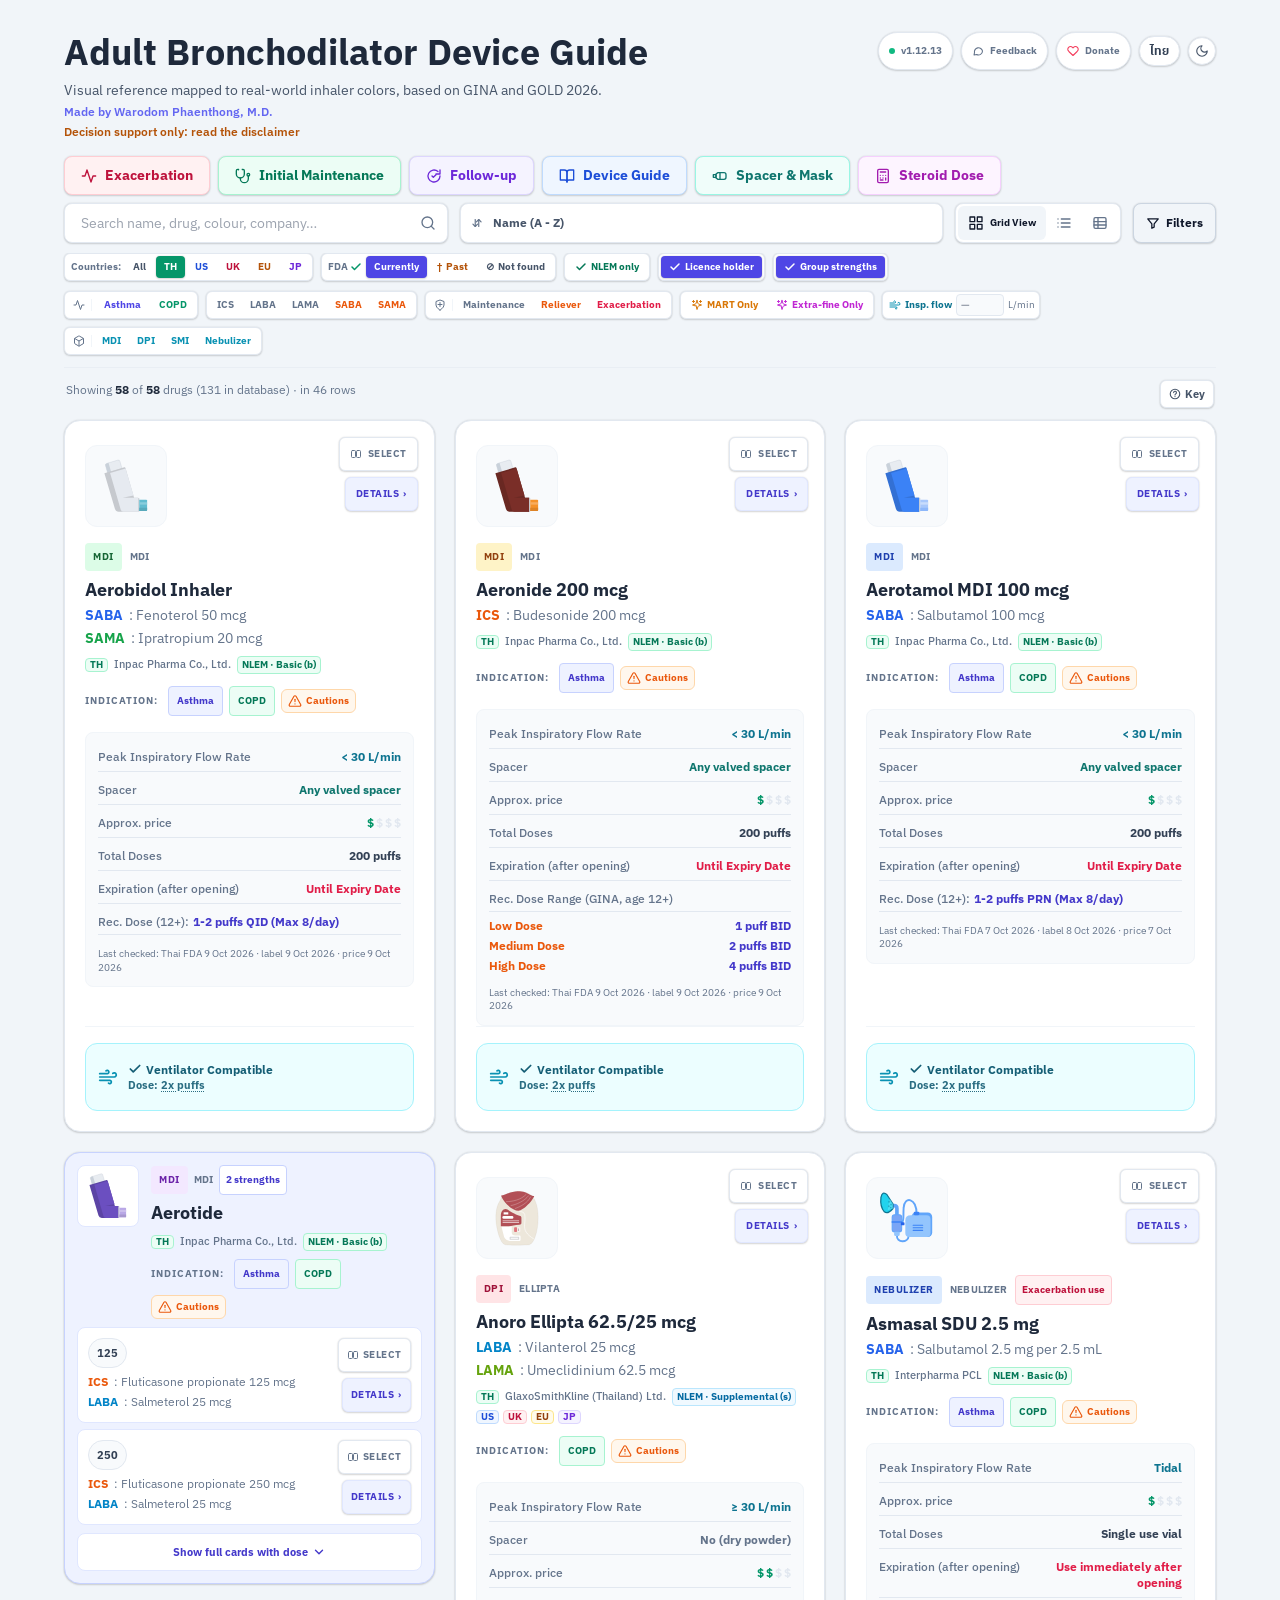
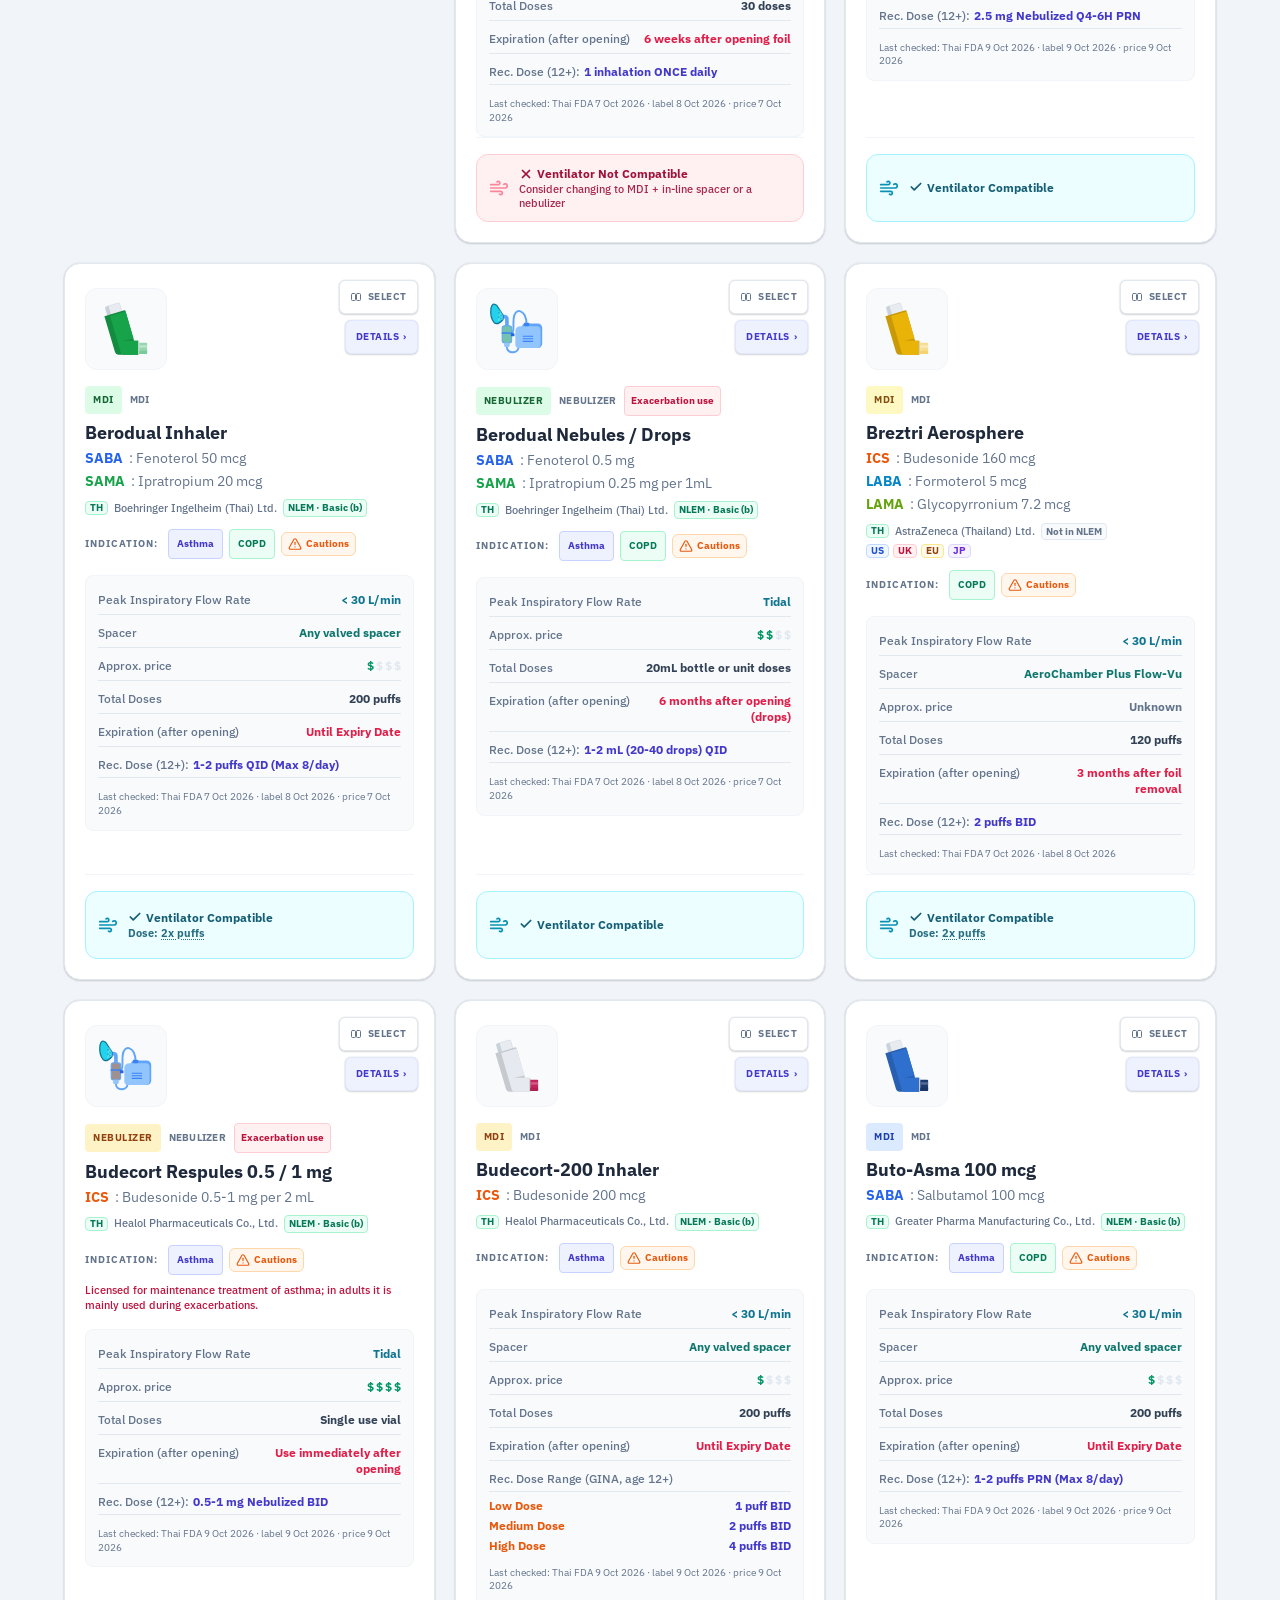
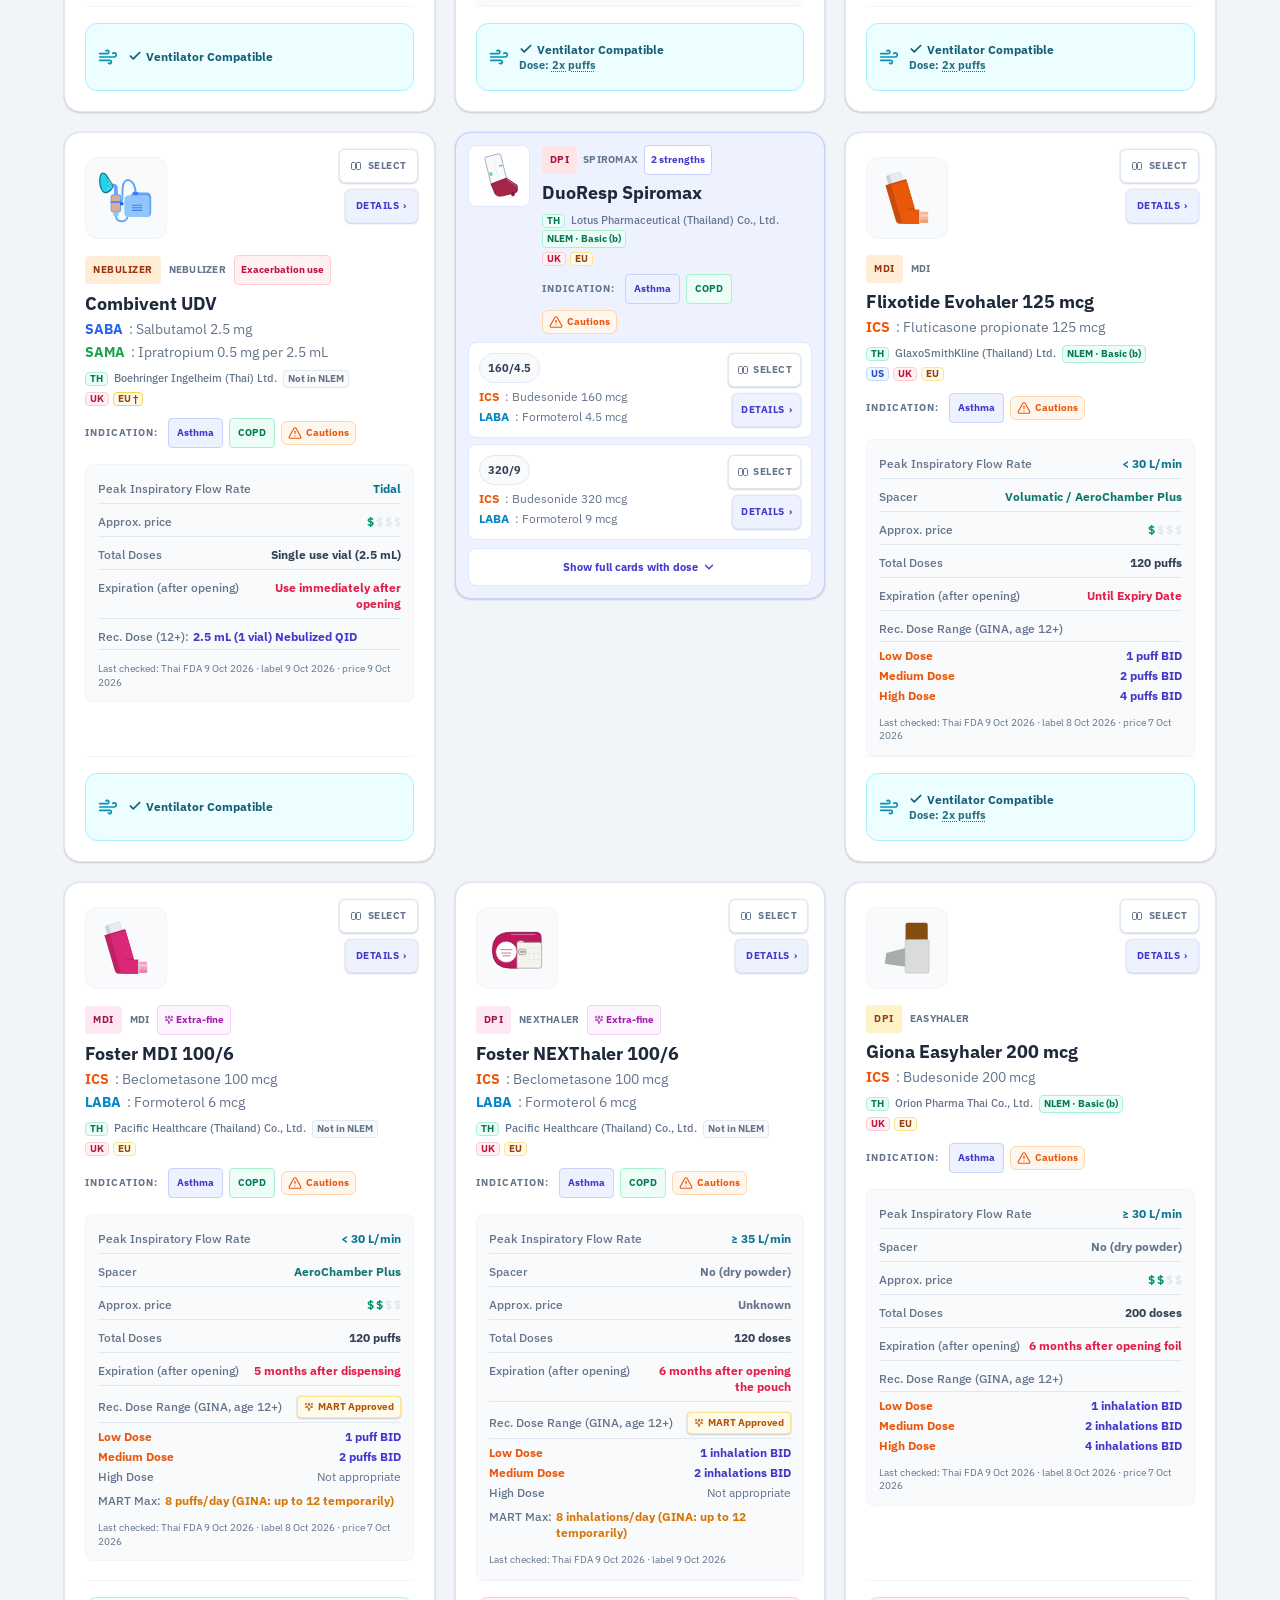
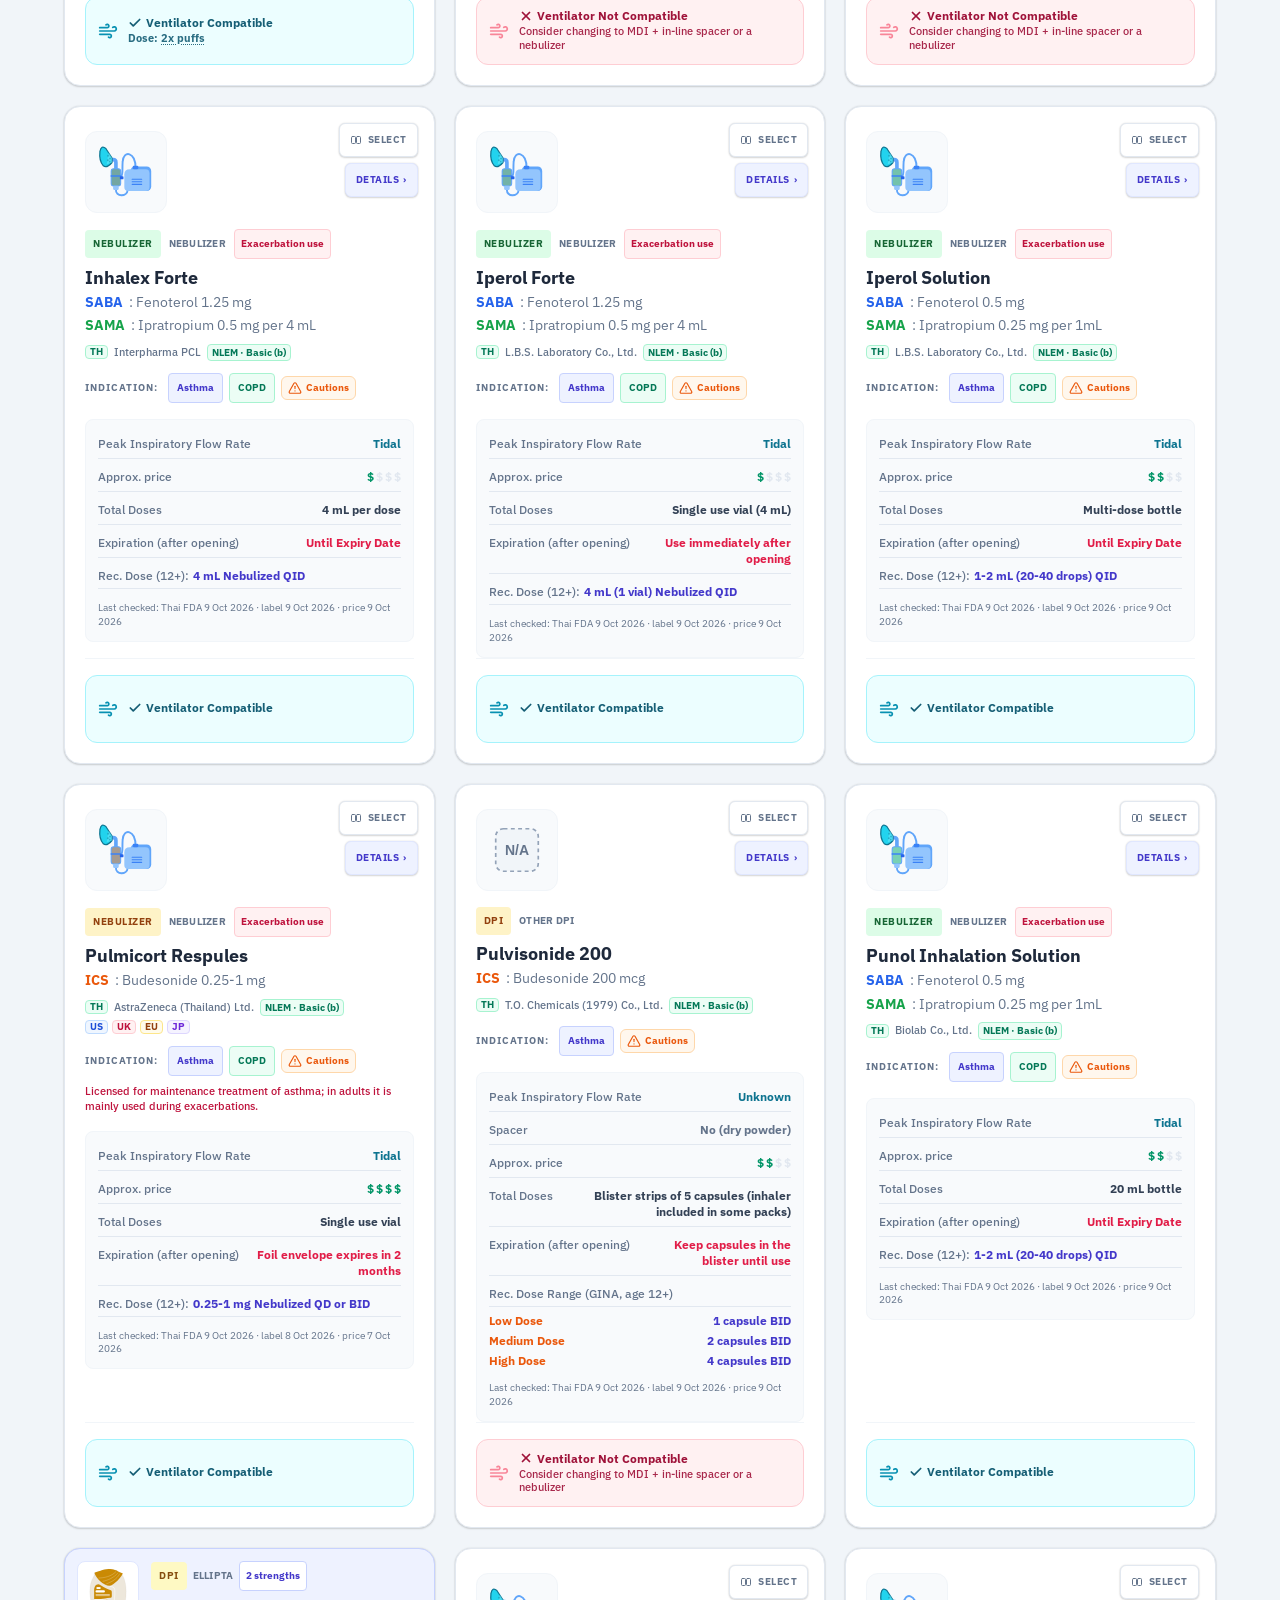
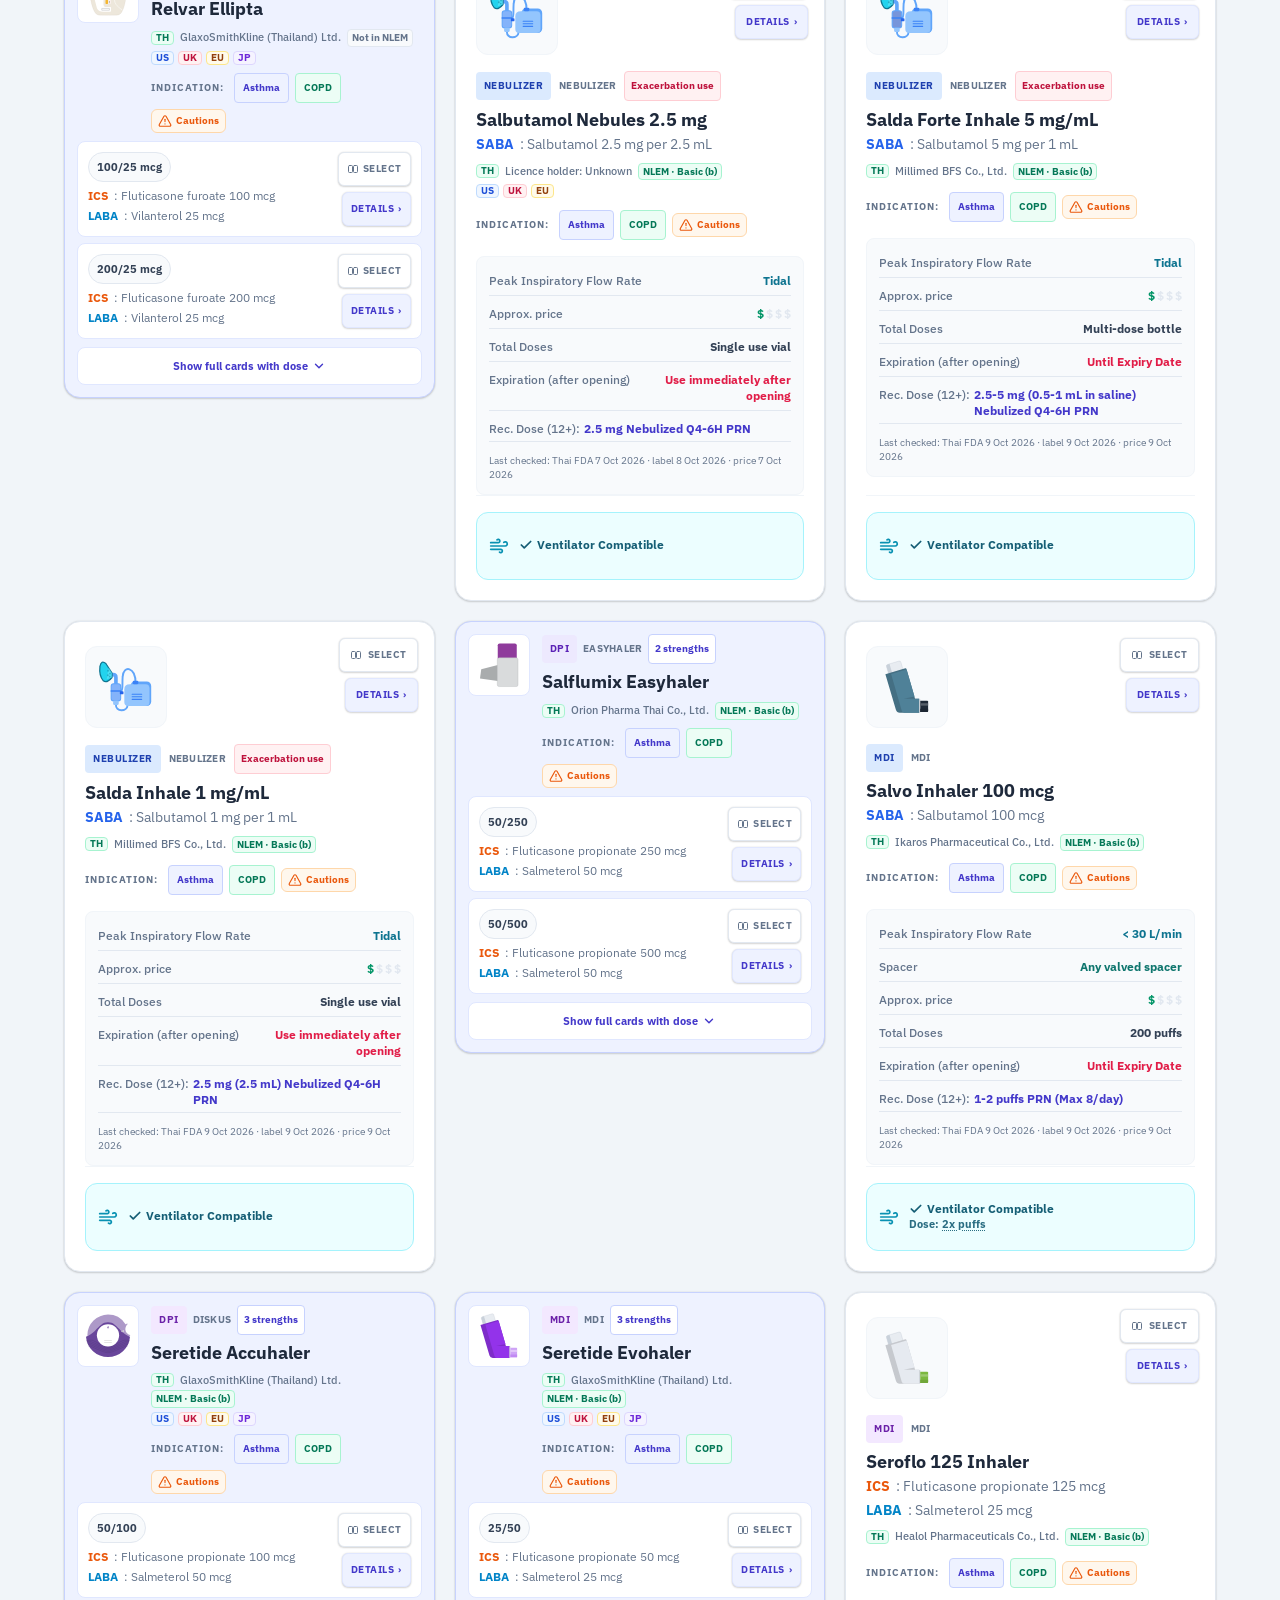
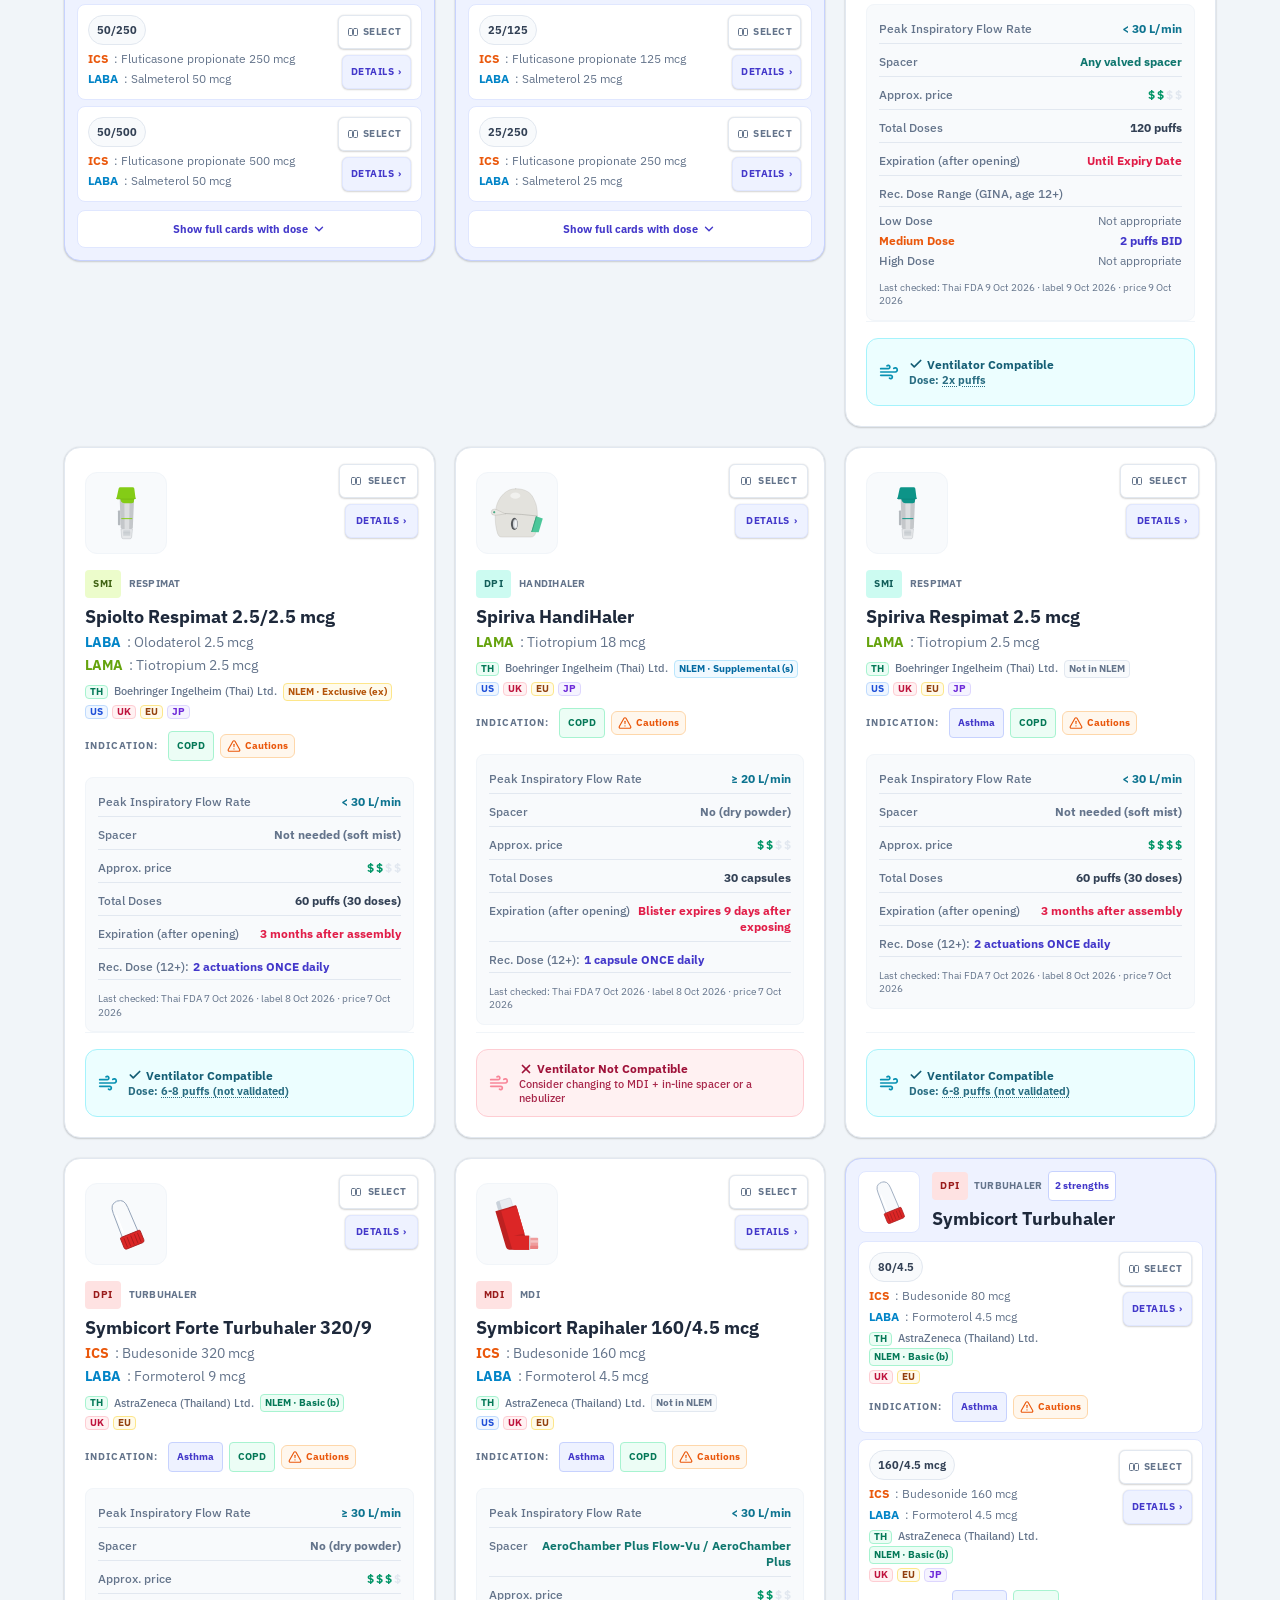
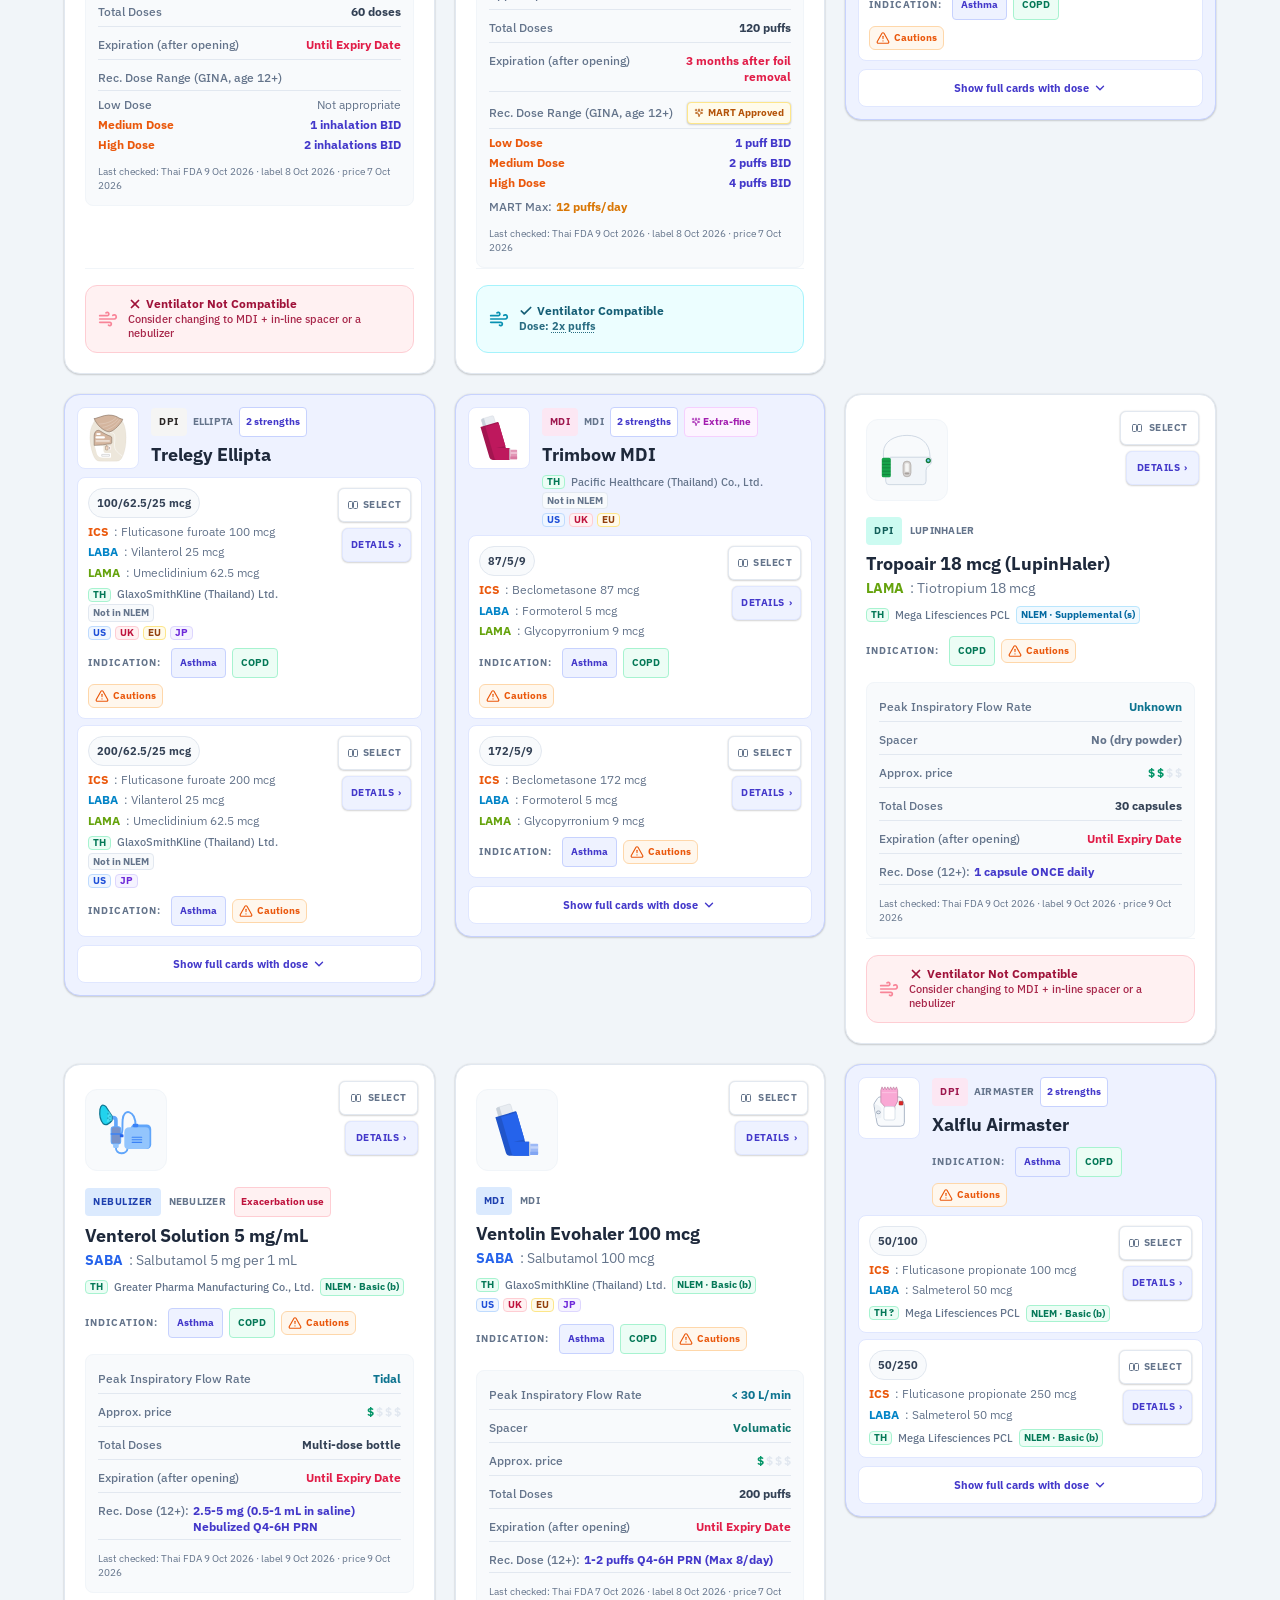
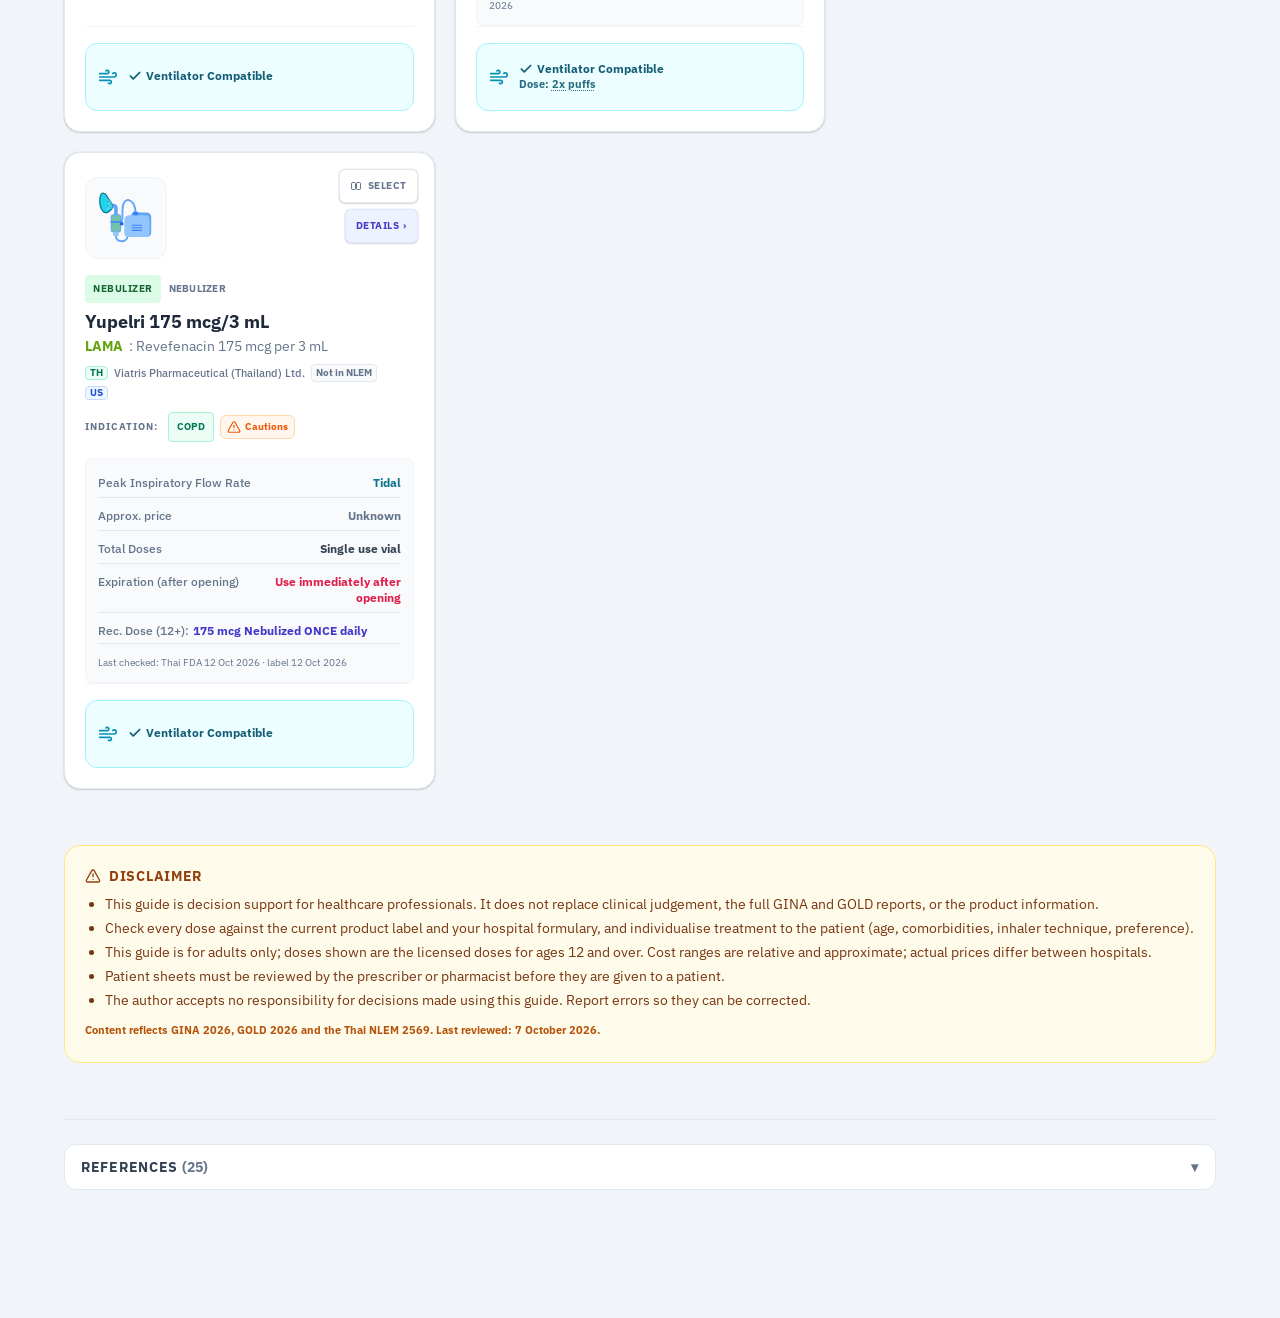
==== commit 7d10a980: "Add focus ring, dialog roles, darker small text, Fluent shadow and press touches; v1.12.13 Co-Author" ====
--- a/bronchodilator-guide.html
+++ b/bronchodilator-guide.html
@@ -356,7 +356,7 @@
 
 <style>
 *,:after,:before{--tw-border-spacing-x:0;--tw-border-spacing-y:0;--tw-translate-x:0;--tw-translate-y:0;--tw-rotate:0;--tw-skew-x:0;--tw-skew-y:0;--tw-scale-x:1;--tw-scale-y:1;--tw-pan-x: ;--tw-pan-y: ;--tw-pinch-zoom: ;--tw-scroll-snap-strictness:proximity;--tw-gradient-from-position: ;--tw-gradient-via-position: ;--tw-gradient-to-position: ;--tw-ordinal: ;--tw-slashed-zero: ;--tw-numeric-figure: ;--tw-numeric-spacing: ;--tw-numeric-fraction: ;--tw-ring-inset: ;--tw-ring-offset-width:0px;--tw-ring-offset-color:#fff;--tw-ring-color:rgba(59,130,246,.5);--tw-ring-offset-shadow:0 0 #0000;--tw-ring-shadow:0 0 #0000;--tw-shadow:0 0 #0000;--tw-shadow-colored:0 0 #0000;--tw-blur: ;--tw-brightness: ;--tw-contrast: ;--tw-grayscale: ;--tw-hue-rotate: ;--tw-invert: ;--tw-saturate: ;--tw-sepia: ;--tw-drop-shadow: ;--tw-backdrop-blur: ;--tw-backdrop-brightness: ;--tw-backdrop-contrast: ;--tw-backdrop-grayscale: ;--tw-backdrop-hue-rotate: ;--tw-backdrop-invert: ;--tw-backdrop-opacity: ;--tw-backdrop-saturate: ;--tw-backdrop-sepia: ;--tw-contain-size: ;--tw-contain-layout: ;--tw-contain-paint: ;--tw-contain-style: }::backdrop{--tw-border-spacing-x:0;--tw-border-spacing-y:0;--tw-translate-x:0;--tw-translate-y:0;--tw-rotate:0;--tw-skew-x:0;--tw-skew-y:0;--tw-scale-x:1;--tw-scale-y:1;--tw-pan-x: ;--tw-pan-y: ;--tw-pinch-zoom: ;--tw-scroll-snap-strictness:proximity;--tw-gradient-from-position: ;--tw-gradient-via-position: ;--tw-gradient-to-position: ;--tw-ordinal: ;--tw-slashed-zero: ;--tw-numeric-figure: ;--tw-numeric-spacing: ;--tw-numeric-fraction: ;--tw-ring-inset: ;--tw-ring-offset-width:0px;--tw-ring-offset-color:#fff;--tw-ring-color:rgba(59,130,246,.5);--tw-ring-offset-shadow:0 0 #0000;--tw-ring-shadow:0 0 #0000;--tw-shadow:0 0 #0000;--tw-shadow-colored:0 0 #0000;--tw-blur: ;--tw-brightness: ;--tw-contrast: ;--tw-grayscale: ;--tw-hue-rotate: ;--tw-invert: ;--tw-saturate: ;--tw-sepia: ;--tw-drop-shadow: ;--tw-backdrop-blur: ;--tw-backdrop-brightness: ;--tw-backdrop-contrast: ;--tw-backdrop-grayscale: ;--tw-backdrop-hue-rotate: ;--tw-backdrop-invert: ;--tw-backdrop-opacity: ;--tw-backdrop-saturate: ;--tw-backdrop-sepia: ;--tw-contain-size: ;--tw-contain-layout: ;--tw-contain-paint: ;--tw-contain-style: }
-/*! tailwindcss v3.4.17 | MIT License | https://tailwindcss.com*/*,:after,:before{box-sizing:border-box;border:0 solid #e5e7eb}:after,:before{--tw-content:""}:host,html{line-height:1.5;-webkit-text-size-adjust:100%;-moz-tab-size:4;-o-tab-size:4;tab-size:4;font-family:IBM Plex Sans,IBM Plex Sans Thai,-apple-system,BlinkMacSystemFont,Segoe UI,sans-serif;font-feature-settings:normal;font-variation-settings:normal;-webkit-tap-highlight-color:transparent}body{margin:0;line-height:inherit}hr{height:0;color:inherit;border-top-width:1px}abbr:where([title]){-webkit-text-decoration:underline dotted;text-decoration:underline dotted}h1,h2,h3,h4,h5,h6{font-size:inherit;font-weight:inherit}a{color:inherit;text-decoration:inherit}b,strong{font-weight:bolder}code,kbd,pre,samp{font-family:ui-monospace,SFMono-Regular,Menlo,Monaco,Consolas,Liberation Mono,Courier New,monospace;font-feature-settings:normal;font-variation-settings:normal;font-size:1em}small{font-size:80%}sub,sup{font-size:75%;line-height:0;position:relative;vertical-align:baseline}sub{bottom:-.25em}sup{top:-.5em}table{text-indent:0;border-color:inherit;border-collapse:collapse}button,input,optgroup,select,textarea{font-family:inherit;font-feature-settings:inherit;font-variation-settings:inherit;font-size:100%;font-weight:inherit;line-height:inherit;letter-spacing:inherit;color:inherit;margin:0;padding:0}button,select{text-transform:none}button,input:where([type=button]),input:where([type=reset]),input:where([type=submit]){-webkit-appearance:button;background-color:transparent;background-image:none}:-moz-focusring{outline:auto}:-moz-ui-invalid{box-shadow:none}progress{vertical-align:baseline}::-webkit-inner-spin-button,::-webkit-outer-spin-button{height:auto}[type=search]{-webkit-appearance:textfield;outline-offset:-2px}::-webkit-search-decoration{-webkit-appearance:none}::-webkit-file-upload-button{-webkit-appearance:button;font:inherit}summary{display:list-item}blockquote,dd,dl,figure,h1,h2,h3,h4,h5,h6,hr,p,pre{margin:0}fieldset{margin:0}fieldset,legend{padding:0}menu,ol,ul{list-style:none;margin:0;padding:0}dialog{padding:0}textarea{resize:vertical}input::-moz-placeholder,textarea::-moz-placeholder{opacity:1;color:#9ca3af}input::placeholder,textarea::placeholder{opacity:1;color:#9ca3af}[role=button],button{cursor:pointer}:disabled{cursor:default}audio,canvas,embed,iframe,img,object,svg,video{display:block;vertical-align:middle}img,video{max-width:100%;height:auto}[hidden]:where(:not([hidden=until-found])){display:none}.container{width:100%}@media (min-width:640px){.container{max-width:640px}}@media (min-width:768px){.container{max-width:768px}}@media (min-width:1024px){.container{max-width:1024px}}@media (min-width:1280px){.container{max-width:1280px}}@media (min-width:1536px){.container{max-width:1536px}}.sr-only{position:absolute;width:1px;height:1px;padding:0;margin:-1px;overflow:hidden;clip:rect(0,0,0,0);white-space:nowrap;border-width:0}.pointer-events-none{pointer-events:none}.visible{visibility:visible}.collapse{visibility:collapse}.static{position:static}.fixed{position:fixed}.absolute{position:absolute}.relative{position:relative}.sticky{position:sticky}.inset-0{inset:0}.inset-y-0{top:0;bottom:0}.bottom-0{bottom:0}.left-0{left:0}.left-1\/2{left:50%}.right-0{right:0}.right-1{right:.25rem}.right-2\.5{right:.625rem}.right-3{right:.75rem}.top-0{top:0}.top-1\/2{top:50%}.top-3{top:.75rem}.top-4{top:1rem}.z-10{z-index:10}.z-20{z-index:20}.z-30{z-index:30}.z-40{z-index:40}.z-50{z-index:50}.z-\[100\]{z-index:100}.z-\[1\]{z-index:1}.z-\[60\]{z-index:60}.order-first{order:-9999}.col-span-2{grid-column:span 2/span 2}.-m-1{margin:-.25rem}.mx-0\.5{margin-left:.125rem;margin-right:.125rem}.mx-auto{margin-left:auto;margin-right:auto}.-ml-1{margin-left:-.25rem}.-ml-4{margin-left:-1rem}.-mt-1{margin-top:-.25rem}.-mt-2{margin-top:-.5rem}.mb-0\.5{margin-bottom:.125rem}.mb-1{margin-bottom:.25rem}.mb-1\.5{margin-bottom:.375rem}.mb-2{margin-bottom:.5rem}.mb-3{margin-bottom:.75rem}.mb-4{margin-bottom:1rem}.mb-5{margin-bottom:1.25rem}.mb-6{margin-bottom:1.5rem}.ml-0\.5{margin-left:.125rem}.ml-1{margin-left:.25rem}.ml-1\.5{margin-left:.375rem}.ml-auto{margin-left:auto}.mr-0\.5{margin-right:.125rem}.mr-1{margin-right:.25rem}.mr-auto{margin-right:auto}.mt-0\.5{margin-top:.125rem}.mt-1{margin-top:.25rem}.mt-1\.5{margin-top:.375rem}.mt-10{margin-top:2.5rem}.mt-2{margin-top:.5rem}.mt-3{margin-top:.75rem}.mt-4{margin-top:1rem}.mt-5{margin-top:1.25rem}.mt-6{margin-top:1.5rem}.mt-auto{margin-top:auto}.block{display:block}.inline-block{display:inline-block}.inline{display:inline}.flex{display:flex}.inline-flex{display:inline-flex}.table{display:table}.grid{display:grid}.hidden{display:none}.h-1\.5{height:.375rem}.h-10{height:2.5rem}.h-11{height:2.75rem}.h-12{height:3rem}.h-14{height:3.5rem}.h-16{height:4rem}.h-2{height:.5rem}.h-2\.5{height:.625rem}.h-20{height:5rem}.h-3{height:.75rem}.h-3\.5{height:.875rem}.h-4{height:1rem}.h-5{height:1.25rem}.h-6{height:1.5rem}.h-7{height:1.75rem}.h-8{height:2rem}.h-9{height:2.25rem}.h-\[26px\]{height:26px}.h-\[68px\]{height:68px}.h-\[72px\]{height:72px}.h-\[84px\]{height:84px}.h-full{height:100%}.h-px{height:1px}.max-h-\[70vh\]{max-height:70vh}.max-h-\[90vh\]{max-height:90vh}.max-h-\[95vh\]{max-height:95vh}.min-h-\[26px\]{min-height:26px}.min-h-screen{min-height:100vh}.w-1{width:.25rem}.w-1\.5{width:.375rem}.w-1\/2{width:50%}.w-10{width:2.5rem}.w-11{width:2.75rem}.w-12{width:3rem}.w-14{width:3.5rem}.w-16{width:4rem}.w-2\.5{width:.625rem}.w-20{width:5rem}.w-24{width:6rem}.w-3{width:.75rem}.w-3\.5{width:.875rem}.w-4{width:1rem}.w-40{width:10rem}.w-44{width:11rem}.w-48{width:12rem}.w-5{width:1.25rem}.w-6{width:1.5rem}.w-7{width:1.75rem}.w-8{width:2rem}.w-9{width:2.25rem}.w-\[124px\]{width:124px}.w-\[450px\]{width:450px}.w-\[84px\]{width:84px}.w-auto{width:auto}.w-fit{width:-moz-fit-content;width:fit-content}.w-full{width:100%}.w-max{width:-moz-max-content;width:max-content}.min-w-0{min-width:0}.min-w-\[1\.5rem\]{min-width:1.5rem}.min-w-\[110px\]{min-width:110px}.min-w-\[1180px\]{min-width:1180px}.min-w-\[170px\]{min-width:170px}.min-w-\[190px\]{min-width:190px}.min-w-\[44px\]{min-width:44px}.min-w-\[9rem\]{min-width:9rem}.max-w-2xl{max-width:42rem}.max-w-3xl{max-width:48rem}.max-w-4xl{max-width:56rem}.max-w-5xl{max-width:64rem}.max-w-6xl{max-width:72rem}.max-w-\[210px\]{max-width:210px}.max-w-\[240px\]{max-width:240px}.max-w-\[45\%\]{max-width:45%}.max-w-\[60px\]{max-width:60px}.max-w-\[65\%\]{max-width:65%}.max-w-\[80px\]{max-width:80px}.max-w-\[calc\(100vw-1rem\)\]{max-width:calc(100vw - 1rem)}.max-w-full{max-width:100%}.max-w-sm{max-width:24rem}.max-w-xl{max-width:36rem}.flex-1{flex:1 1 0%}.shrink-0{flex-shrink:0}.flex-grow{flex-grow:1}.basis-40{flex-basis:10rem}.border-separate{border-collapse:separate}.border-spacing-0{--tw-border-spacing-x:0px;--tw-border-spacing-y:0px;border-spacing:var(--tw-border-spacing-x) var(--tw-border-spacing-y)}.-translate-x-1\/2{--tw-translate-x:-50%}.-translate-x-1\/2,.-translate-y-1\/2{transform:translate(var(--tw-translate-x),var(--tw-translate-y)) rotate(var(--tw-rotate)) skewX(var(--tw-skew-x)) skewY(var(--tw-skew-y)) scaleX(var(--tw-scale-x)) scaleY(var(--tw-scale-y))}.-translate-y-1\/2{--tw-translate-y:-50%}.rotate-180{--tw-rotate:180deg}.rotate-180,.transform{transform:translate(var(--tw-translate-x),var(--tw-translate-y)) rotate(var(--tw-rotate)) skewX(var(--tw-skew-x)) skewY(var(--tw-skew-y)) scaleX(var(--tw-scale-x)) scaleY(var(--tw-scale-y))}@keyframes pulse{50%{opacity:.5}}.animate-pulse{animation:pulse 2s cubic-bezier(.4,0,.6,1) infinite}.cursor-help{cursor:help}.cursor-pointer{cursor:pointer}.select-none{-webkit-user-select:none;-moz-user-select:none;user-select:none}.resize{resize:both}.list-decimal{list-style-type:decimal}.list-disc{list-style-type:disc}.list-none{list-style-type:none}.appearance-none{-webkit-appearance:none;-moz-appearance:none;appearance:none}.break-inside-avoid{-moz-column-break-inside:avoid;break-inside:avoid}.auto-cols-fr{grid-auto-columns:minmax(0,1fr)}.grid-flow-col{grid-auto-flow:column}.grid-cols-1{grid-template-columns:repeat(1,minmax(0,1fr))}.grid-cols-2{grid-template-columns:repeat(2,minmax(0,1fr))}.grid-cols-6{grid-template-columns:repeat(6,minmax(0,1fr))}.grid-cols-\[3\.5rem_5rem_1fr\]{grid-template-columns:3.5rem 5rem 1fr}.flex-row{flex-direction:row}.flex-col{flex-direction:column}.flex-wrap{flex-wrap:wrap}.items-start{align-items:flex-start}.items-end{align-items:flex-end}.items-center{align-items:center}.items-baseline{align-items:baseline}.items-stretch{align-items:stretch}.justify-end{justify-content:flex-end}.justify-center{justify-content:center}.justify-between{justify-content:space-between}.gap-0\.5{gap:.125rem}.gap-1{gap:.25rem}.gap-1\.5{gap:.375rem}.gap-2{gap:.5rem}.gap-2\.5{gap:.625rem}.gap-3{gap:.75rem}.gap-3\.5{gap:.875rem}.gap-4{gap:1rem}.gap-5{gap:1.25rem}.gap-6{gap:1.5rem}.gap-8{gap:2rem}.gap-x-1{-moz-column-gap:.25rem;column-gap:.25rem}.gap-x-1\.5{-moz-column-gap:.375rem;column-gap:.375rem}.gap-x-2{-moz-column-gap:.5rem;column-gap:.5rem}.gap-x-2\.5{-moz-column-gap:.625rem;column-gap:.625rem}.gap-x-3{-moz-column-gap:.75rem;column-gap:.75rem}.gap-x-5{-moz-column-gap:1.25rem;column-gap:1.25rem}.gap-y-0\.5{row-gap:.125rem}.gap-y-1{row-gap:.25rem}.gap-y-1\.5{row-gap:.375rem}.gap-y-2{row-gap:.5rem}.space-y-0\.5>:not([hidden])~:not([hidden]){--tw-space-y-reverse:0;margin-top:calc(.125rem*(1 - var(--tw-space-y-reverse)));margin-bottom:calc(.125rem*var(--tw-space-y-reverse))}.space-y-1>:not([hidden])~:not([hidden]){--tw-space-y-reverse:0;margin-top:calc(.25rem*(1 - var(--tw-space-y-reverse)));margin-bottom:calc(.25rem*var(--tw-space-y-reverse))}.space-y-1\.5>:not([hidden])~:not([hidden]){--tw-space-y-reverse:0;margin-top:calc(.375rem*(1 - var(--tw-space-y-reverse)));margin-bottom:calc(.375rem*var(--tw-space-y-reverse))}.space-y-2>:not([hidden])~:not([hidden]){--tw-space-y-reverse:0;margin-top:calc(.5rem*(1 - var(--tw-space-y-reverse)));margin-bottom:calc(.5rem*var(--tw-space-y-reverse))}.space-y-3>:not([hidden])~:not([hidden]){--tw-space-y-reverse:0;margin-top:calc(.75rem*(1 - var(--tw-space-y-reverse)));margin-bottom:calc(.75rem*var(--tw-space-y-reverse))}.space-y-4>:not([hidden])~:not([hidden]){--tw-space-y-reverse:0;margin-top:calc(1rem*(1 - var(--tw-space-y-reverse)));margin-bottom:calc(1rem*var(--tw-space-y-reverse))}.space-y-8>:not([hidden])~:not([hidden]){--tw-space-y-reverse:0;margin-top:calc(2rem*(1 - var(--tw-space-y-reverse)));margin-bottom:calc(2rem*var(--tw-space-y-reverse))}.divide-y>:not([hidden])~:not([hidden]){--tw-divide-y-reverse:0;border-top-width:calc(1px*(1 - var(--tw-divide-y-reverse)));border-bottom-width:calc(1px*var(--tw-divide-y-reverse))}.divide-slate-100>:not([hidden])~:not([hidden]){--tw-divide-opacity:1;border-color:rgb(241 245 249/var(--tw-divide-opacity,1))}.self-start{align-self:flex-start}.self-end{align-self:flex-end}.overflow-hidden{overflow:hidden}.overflow-clip{overflow:clip}.overflow-x-auto{overflow-x:auto}.overflow-y-auto{overflow-y:auto}.truncate{overflow:hidden;text-overflow:ellipsis;white-space:nowrap}.\!whitespace-normal{white-space:normal!important}.whitespace-nowrap{white-space:nowrap}.break-words{overflow-wrap:break-word}.break-all{word-break:break-all}.rounded{border-radius:.25rem}.rounded-2xl{border-radius:1rem}.rounded-full{border-radius:9999px}.rounded-lg{border-radius:.5rem}.rounded-md{border-radius:.375rem}.rounded-xl{border-radius:.75rem}.rounded-b-2xl{border-bottom-right-radius:1rem;border-bottom-left-radius:1rem}.rounded-t-2xl{border-top-left-radius:1rem;border-top-right-radius:1rem}.rounded-bl-lg{border-bottom-left-radius:.5rem}.rounded-bl-xl{border-bottom-left-radius:.75rem}.rounded-tr-xl{border-top-right-radius:.75rem}.border{border-width:1px}.border-2{border-width:2px}.border-x{border-left-width:1px;border-right-width:1px}.border-b{border-bottom-width:1px}.border-b-2{border-bottom-width:2px}.border-l{border-left-width:1px}.border-l-4{border-left-width:4px}.border-r{border-right-width:1px}.border-t{border-top-width:1px}.border-t-4{border-top-width:4px}.border-dashed{border-style:dashed}.border-amber-100{--tw-border-opacity:1;border-color:rgb(254 243 199/var(--tw-border-opacity,1))}.border-amber-200{--tw-border-opacity:1;border-color:rgb(253 230 138/var(--tw-border-opacity,1))}.border-amber-300{--tw-border-opacity:1;border-color:rgb(252 211 77/var(--tw-border-opacity,1))}.border-amber-500{--tw-border-opacity:1;border-color:rgb(245 158 11/var(--tw-border-opacity,1))}.border-blue-200{--tw-border-opacity:1;border-color:rgb(191 219 254/var(--tw-border-opacity,1))}.border-blue-600{--tw-border-opacity:1;border-color:rgb(37 99 235/var(--tw-border-opacity,1))}.border-cyan-100{--tw-border-opacity:1;border-color:rgb(207 250 254/var(--tw-border-opacity,1))}.border-cyan-200{--tw-border-opacity:1;border-color:rgb(165 243 252/var(--tw-border-opacity,1))}.border-cyan-300{--tw-border-opacity:1;border-color:rgb(103 232 249/var(--tw-border-opacity,1))}.border-emerald-100{--tw-border-opacity:1;border-color:rgb(209 250 229/var(--tw-border-opacity,1))}.border-emerald-200{--tw-border-opacity:1;border-color:rgb(167 243 208/var(--tw-border-opacity,1))}.border-emerald-300{--tw-border-opacity:1;border-color:rgb(110 231 183/var(--tw-border-opacity,1))}.border-emerald-500{--tw-border-opacity:1;border-color:rgb(16 185 129/var(--tw-border-opacity,1))}.border-emerald-500\/30{border-color:rgba(16,185,129,.3)}.border-emerald-600{--tw-border-opacity:1;border-color:rgb(5 150 105/var(--tw-border-opacity,1))}.border-fuchsia-200{--tw-border-opacity:1;border-color:rgb(245 208 254/var(--tw-border-opacity,1))}.border-fuchsia-300{--tw-border-opacity:1;border-color:rgb(240 171 252/var(--tw-border-opacity,1))}.border-indigo-100{--tw-border-opacity:1;border-color:rgb(224 231 255/var(--tw-border-opacity,1))}.border-indigo-200{--tw-border-opacity:1;border-color:rgb(199 210 254/var(--tw-border-opacity,1))}.border-indigo-500{--tw-border-opacity:1;border-color:rgb(99 102 241/var(--tw-border-opacity,1))}.border-indigo-600{--tw-border-opacity:1;border-color:rgb(79 70 229/var(--tw-border-opacity,1))}.border-orange-100{--tw-border-opacity:1;border-color:rgb(255 237 213/var(--tw-border-opacity,1))}.border-orange-200{--tw-border-opacity:1;border-color:rgb(254 215 170/var(--tw-border-opacity,1))}.border-orange-600{--tw-border-opacity:1;border-color:rgb(234 88 12/var(--tw-border-opacity,1))}.border-purple-200{--tw-border-opacity:1;border-color:rgb(233 213 255/var(--tw-border-opacity,1))}.border-purple-300{--tw-border-opacity:1;border-color:rgb(216 180 254/var(--tw-border-opacity,1))}.border-purple-600{--tw-border-opacity:1;border-color:rgb(147 51 234/var(--tw-border-opacity,1))}.border-red-200{--tw-border-opacity:1;border-color:rgb(254 202 202/var(--tw-border-opacity,1))}.border-red-300{--tw-border-opacity:1;border-color:rgb(252 165 165/var(--tw-border-opacity,1))}.border-red-500{--tw-border-opacity:1;border-color:rgb(239 68 68/var(--tw-border-opacity,1))}.border-red-600{--tw-border-opacity:1;border-color:rgb(220 38 38/var(--tw-border-opacity,1))}.border-rose-100{--tw-border-opacity:1;border-color:rgb(255 228 230/var(--tw-border-opacity,1))}.border-rose-200{--tw-border-opacity:1;border-color:rgb(254 205 211/var(--tw-border-opacity,1))}.border-rose-300{--tw-border-opacity:1;border-color:rgb(253 164 175/var(--tw-border-opacity,1))}.border-rose-600{--tw-border-opacity:1;border-color:rgb(225 29 72/var(--tw-border-opacity,1))}.border-sky-200{--tw-border-opacity:1;border-color:rgb(186 230 253/var(--tw-border-opacity,1))}.border-slate-100{--tw-border-opacity:1;border-color:rgb(241 245 249/var(--tw-border-opacity,1))}.border-slate-200{--tw-border-opacity:1;border-color:rgb(226 232 240/var(--tw-border-opacity,1))}.border-slate-200\/50{border-color:rgba(226,232,240,.5)}.border-slate-300{--tw-border-opacity:1;border-color:rgb(203 213 225/var(--tw-border-opacity,1))}.border-slate-400{--tw-border-opacity:1;border-color:rgb(148 163 184/var(--tw-border-opacity,1))}.border-slate-700{--tw-border-opacity:1;border-color:rgb(51 65 85/var(--tw-border-opacity,1))}.border-slate-800{--tw-border-opacity:1;border-color:rgb(30 41 59/var(--tw-border-opacity,1))}.border-teal-200{--tw-border-opacity:1;border-color:rgb(153 246 228/var(--tw-border-opacity,1))}.border-teal-500{--tw-border-opacity:1;border-color:rgb(20 184 166/var(--tw-border-opacity,1))}.border-transparent{border-color:transparent}.border-violet-200{--tw-border-opacity:1;border-color:rgb(221 214 254/var(--tw-border-opacity,1))}.border-violet-300{--tw-border-opacity:1;border-color:rgb(196 181 253/var(--tw-border-opacity,1))}.border-violet-600{--tw-border-opacity:1;border-color:rgb(124 58 237/var(--tw-border-opacity,1))}.bg-amber-100{--tw-bg-opacity:1;background-color:rgb(254 243 199/var(--tw-bg-opacity,1))}.bg-amber-50{--tw-bg-opacity:1;background-color:rgb(255 251 235/var(--tw-bg-opacity,1))}.bg-amber-50\/80{background-color:rgba(255,251,235,.8)}.bg-amber-500{--tw-bg-opacity:1;background-color:rgb(245 158 11/var(--tw-bg-opacity,1))}.bg-blue-100{--tw-bg-opacity:1;background-color:rgb(219 234 254/var(--tw-bg-opacity,1))}.bg-blue-50{--tw-bg-opacity:1;background-color:rgb(239 246 255/var(--tw-bg-opacity,1))}.bg-blue-50\/80{background-color:rgba(239,246,255,.8)}.bg-blue-600{--tw-bg-opacity:1;background-color:rgb(37 99 235/var(--tw-bg-opacity,1))}.bg-cyan-100{--tw-bg-opacity:1;background-color:rgb(207 250 254/var(--tw-bg-opacity,1))}.bg-cyan-50{--tw-bg-opacity:1;background-color:rgb(236 254 255/var(--tw-bg-opacity,1))}.bg-cyan-50\/80{background-color:rgba(236,254,255,.8)}.bg-cyan-600{--tw-bg-opacity:1;background-color:rgb(8 145 178/var(--tw-bg-opacity,1))}.bg-emerald-100{--tw-bg-opacity:1;background-color:rgb(209 250 229/var(--tw-bg-opacity,1))}.bg-emerald-50{--tw-bg-opacity:1;background-color:rgb(236 253 245/var(--tw-bg-opacity,1))}.bg-emerald-50\/50{background-color:rgba(236,253,245,.5)}.bg-emerald-500{--tw-bg-opacity:1;background-color:rgb(16 185 129/var(--tw-bg-opacity,1))}.bg-emerald-500\/40{background-color:rgba(16,185,129,.4)}.bg-emerald-600{--tw-bg-opacity:1;background-color:rgb(5 150 105/var(--tw-bg-opacity,1))}.bg-emerald-700\/50{background-color:rgba(4,120,87,.5)}.bg-fuchsia-100{--tw-bg-opacity:1;background-color:rgb(250 232 255/var(--tw-bg-opacity,1))}.bg-fuchsia-50{--tw-bg-opacity:1;background-color:rgb(253 244 255/var(--tw-bg-opacity,1))}.bg-fuchsia-50\/80{background-color:rgba(253,244,255,.8)}.bg-fuchsia-600{--tw-bg-opacity:1;background-color:rgb(192 38 211/var(--tw-bg-opacity,1))}.bg-green-100{--tw-bg-opacity:1;background-color:rgb(220 252 231/var(--tw-bg-opacity,1))}.bg-indigo-100{--tw-bg-opacity:1;background-color:rgb(224 231 255/var(--tw-bg-opacity,1))}.bg-indigo-50{--tw-bg-opacity:1;background-color:rgb(238 242 255/var(--tw-bg-opacity,1))}.bg-indigo-50\/10{background-color:rgba(238,242,255,.1)}.bg-indigo-600{--tw-bg-opacity:1;background-color:rgb(79 70 229/var(--tw-bg-opacity,1))}.bg-lime-100{--tw-bg-opacity:1;background-color:rgb(236 252 203/var(--tw-bg-opacity,1))}.bg-orange-100{--tw-bg-opacity:1;background-color:rgb(255 237 213/var(--tw-bg-opacity,1))}.bg-orange-100\/50{background-color:rgba(255,237,213,.5)}.bg-orange-400{--tw-bg-opacity:1;background-color:rgb(251 146 60/var(--tw-bg-opacity,1))}.bg-orange-50{--tw-bg-opacity:1;background-color:rgb(255 247 237/var(--tw-bg-opacity,1))}.bg-orange-50\/50{background-color:rgba(255,247,237,.5)}.bg-orange-500{--tw-bg-opacity:1;background-color:rgb(249 115 22/var(--tw-bg-opacity,1))}.bg-orange-700{--tw-bg-opacity:1;background-color:rgb(194 65 12/var(--tw-bg-opacity,1))}.bg-pink-100{--tw-bg-opacity:1;background-color:rgb(252 231 243/var(--tw-bg-opacity,1))}.bg-purple-100{--tw-bg-opacity:1;background-color:rgb(243 232 255/var(--tw-bg-opacity,1))}.bg-purple-50{--tw-bg-opacity:1;background-color:rgb(250 245 255/var(--tw-bg-opacity,1))}.bg-purple-50\/50{background-color:rgba(250,245,255,.5)}.bg-purple-50\/80{background-color:rgba(250,245,255,.8)}.bg-purple-600{--tw-bg-opacity:1;background-color:rgb(147 51 234/var(--tw-bg-opacity,1))}.bg-red-100{--tw-bg-opacity:1;background-color:rgb(254 226 226/var(--tw-bg-opacity,1))}.bg-red-50{--tw-bg-opacity:1;background-color:rgb(254 242 242/var(--tw-bg-opacity,1))}.bg-red-600{--tw-bg-opacity:1;background-color:rgb(220 38 38/var(--tw-bg-opacity,1))}.bg-rose-100{--tw-bg-opacity:1;background-color:rgb(255 228 230/var(--tw-bg-opacity,1))}.bg-rose-100\/50{background-color:rgba(255,228,230,.5)}.bg-rose-100\/80{background-color:rgba(255,228,230,.8)}.bg-rose-400{--tw-bg-opacity:1;background-color:rgb(251 113 133/var(--tw-bg-opacity,1))}.bg-rose-50{--tw-bg-opacity:1;background-color:rgb(255 241 242/var(--tw-bg-opacity,1))}.bg-rose-50\/50{background-color:rgba(255,241,242,.5)}.bg-rose-50\/80{background-color:rgba(255,241,242,.8)}.bg-rose-600{--tw-bg-opacity:1;background-color:rgb(225 29 72/var(--tw-bg-opacity,1))}.bg-rose-700{--tw-bg-opacity:1;background-color:rgb(190 18 60/var(--tw-bg-opacity,1))}.bg-sky-100{--tw-bg-opacity:1;background-color:rgb(224 242 254/var(--tw-bg-opacity,1))}.bg-sky-50{--tw-bg-opacity:1;background-color:rgb(240 249 255/var(--tw-bg-opacity,1))}.bg-sky-50\/80{background-color:rgba(240,249,255,.8)}.bg-sky-600{--tw-bg-opacity:1;background-color:rgb(2 132 199/var(--tw-bg-opacity,1))}.bg-slate-100{--tw-bg-opacity:1;background-color:rgb(241 245 249/var(--tw-bg-opacity,1))}.bg-slate-100\/95{background-color:rgba(241,245,249,.95)}.bg-slate-200{--tw-bg-opacity:1;background-color:rgb(226 232 240/var(--tw-bg-opacity,1))}.bg-slate-300{--tw-bg-opacity:1;background-color:rgb(203 213 225/var(--tw-bg-opacity,1))}.bg-slate-400{--tw-bg-opacity:1;background-color:rgb(148 163 184/var(--tw-bg-opacity,1))}.bg-slate-50{--tw-bg-opacity:1;background-color:rgb(248 250 252/var(--tw-bg-opacity,1))}.bg-slate-50\/50{background-color:rgba(248,250,252,.5)}.bg-slate-700{--tw-bg-opacity:1;background-color:rgb(51 65 85/var(--tw-bg-opacity,1))}.bg-slate-800{--tw-bg-opacity:1;background-color:rgb(30 41 59/var(--tw-bg-opacity,1))}.bg-slate-900{--tw-bg-opacity:1;background-color:rgb(15 23 42/var(--tw-bg-opacity,1))}.bg-slate-900\/60{background-color:rgba(15,23,42,.6)}.bg-slate-900\/70{background-color:rgba(15,23,42,.7)}.bg-stone-100{--tw-bg-opacity:1;background-color:rgb(245 245 244/var(--tw-bg-opacity,1))}.bg-teal-100{--tw-bg-opacity:1;background-color:rgb(204 251 241/var(--tw-bg-opacity,1))}.bg-teal-50{--tw-bg-opacity:1;background-color:rgb(240 253 250/var(--tw-bg-opacity,1))}.bg-teal-50\/80{background-color:rgba(240,253,250,.8)}.bg-teal-600{--tw-bg-opacity:1;background-color:rgb(13 148 136/var(--tw-bg-opacity,1))}.bg-violet-100{--tw-bg-opacity:1;background-color:rgb(237 233 254/var(--tw-bg-opacity,1))}.bg-violet-50{--tw-bg-opacity:1;background-color:rgb(245 243 255/var(--tw-bg-opacity,1))}.bg-violet-50\/80{background-color:rgba(245,243,255,.8)}.bg-violet-600{--tw-bg-opacity:1;background-color:rgb(124 58 237/var(--tw-bg-opacity,1))}.bg-white{--tw-bg-opacity:1;background-color:rgb(255 255 255/var(--tw-bg-opacity,1))}.bg-yellow-100{--tw-bg-opacity:1;background-color:rgb(254 249 195/var(--tw-bg-opacity,1))}.p-0\.5{padding:.125rem}.p-1{padding:.25rem}.p-1\.5{padding:.375rem}.p-10{padding:2.5rem}.p-2{padding:.5rem}.p-2\.5{padding:.625rem}.p-3{padding:.75rem}.p-3\.5{padding:.875rem}.p-4{padding:1rem}.p-5{padding:1.25rem}.p-6{padding:1.5rem}.px-0\.5{padding-left:.125rem;padding-right:.125rem}.px-1{padding-left:.25rem;padding-right:.25rem}.px-1\.5{padding-left:.375rem;padding-right:.375rem}.px-2{padding-left:.5rem;padding-right:.5rem}.px-2\.5{padding-left:.625rem;padding-right:.625rem}.px-3{padding-left:.75rem;padding-right:.75rem}.px-3\.5{padding-left:.875rem;padding-right:.875rem}.px-4{padding-left:1rem;padding-right:1rem}.px-5{padding-left:1.25rem;padding-right:1.25rem}.px-6{padding-left:1.5rem;padding-right:1.5rem}.py-0\.5{padding-top:.125rem;padding-bottom:.125rem}.py-1{padding-top:.25rem;padding-bottom:.25rem}.py-1\.5{padding-top:.375rem;padding-bottom:.375rem}.py-12{padding-top:3rem;padding-bottom:3rem}.py-2{padding-top:.5rem;padding-bottom:.5rem}.py-2\.5{padding-top:.625rem;padding-bottom:.625rem}.py-3{padding-top:.75rem;padding-bottom:.75rem}.py-px{padding-top:1px;padding-bottom:1px}.pb-0\.5{padding-bottom:.125rem}.pb-1{padding-bottom:.25rem}.pb-1\.5{padding-bottom:.375rem}.pb-2{padding-bottom:.5rem}.pb-2\.5{padding-bottom:.625rem}.pb-3{padding-bottom:.75rem}.pb-32{padding-bottom:8rem}.pb-4{padding-bottom:1rem}.pl-1{padding-left:.25rem}.pl-1\.5{padding-left:.375rem}.pl-2{padding-left:.5rem}.pl-2\.5{padding-left:.625rem}.pl-3{padding-left:.75rem}.pl-4{padding-left:1rem}.pl-5{padding-left:1.25rem}.pl-6{padding-left:1.5rem}.pr-0\.5{padding-right:.125rem}.pr-1{padding-right:.25rem}.pr-1\.5{padding-right:.375rem}.pr-2{padding-right:.5rem}.pr-9{padding-right:2.25rem}.pt-0\.5{padding-top:.125rem}.pt-1{padding-top:.25rem}.pt-1\.5{padding-top:.375rem}.pt-10{padding-top:2.5rem}.pt-2{padding-top:.5rem}.pt-3{padding-top:.75rem}.pt-4{padding-top:1rem}.pt-6{padding-top:1.5rem}.text-left{text-align:left}.text-center{text-align:center}.text-right{text-align:right}.align-top{vertical-align:top}.align-middle{vertical-align:middle}.font-sans{font-family:IBM Plex Sans,IBM Plex Sans Thai,-apple-system,BlinkMacSystemFont,Segoe UI,sans-serif}.text-2xl{font-size:1.5rem;line-height:2rem}.text-3xl{font-size:1.875rem;line-height:2.25rem}.text-\[10px\]{font-size:10px}.text-\[11px\]{font-size:11px}.text-\[12px\]{font-size:12px}.text-\[13px\]{font-size:13px}.text-\[14px\]{font-size:14px}.text-\[15px\]{font-size:15px}.text-\[17px\]{font-size:17px}.text-\[18px\]{font-size:18px}.text-\[22px\]{font-size:22px}.text-\[24px\]{font-size:24px}.text-\[26px\]{font-size:26px}.text-\[9px\]{font-size:9px}.text-base{font-size:1rem;line-height:1.5rem}.text-lg{font-size:1.125rem;line-height:1.75rem}.text-sm{font-size:.875rem;line-height:1.25rem}.text-xl{font-size:1.25rem;line-height:1.75rem}.text-xs{font-size:.75rem;line-height:1rem}.font-bold{font-weight:700}.font-extrabold{font-weight:800}.font-medium{font-weight:500}.font-normal{font-weight:400}.font-semibold{font-weight:600}.uppercase{text-transform:uppercase}.capitalize{text-transform:capitalize}.normal-case{text-transform:none}.italic{font-style:italic}.tabular-nums{--tw-numeric-spacing:tabular-nums;font-variant-numeric:var(--tw-ordinal) var(--tw-slashed-zero) var(--tw-numeric-figure) var(--tw-numeric-spacing) var(--tw-numeric-fraction)}.leading-\[1\.15\]{line-height:1.15}.leading-none{line-height:1}.leading-relaxed{line-height:1.625}.leading-snug{line-height:1.375}.leading-tight{line-height:1.25}.tracking-normal{letter-spacing:0}.tracking-wide{letter-spacing:.025em}.tracking-wider{letter-spacing:.05em}.tracking-widest{letter-spacing:.1em}.text-amber-500{--tw-text-opacity:1;color:rgb(245 158 11/var(--tw-text-opacity,1))}.text-amber-600{--tw-text-opacity:1;color:rgb(217 119 6/var(--tw-text-opacity,1))}.text-amber-700{--tw-text-opacity:1;color:rgb(180 83 9/var(--tw-text-opacity,1))}.text-amber-800{--tw-text-opacity:1;color:rgb(146 64 14/var(--tw-text-opacity,1))}.text-amber-900{--tw-text-opacity:1;color:rgb(120 53 15/var(--tw-text-opacity,1))}.text-amber-950{--tw-text-opacity:1;color:rgb(69 26 3/var(--tw-text-opacity,1))}.text-blue-600{--tw-text-opacity:1;color:rgb(37 99 235/var(--tw-text-opacity,1))}.text-blue-700{--tw-text-opacity:1;color:rgb(29 78 216/var(--tw-text-opacity,1))}.text-blue-800{--tw-text-opacity:1;color:rgb(30 64 175/var(--tw-text-opacity,1))}.text-cyan-400{--tw-text-opacity:1;color:rgb(34 211 238/var(--tw-text-opacity,1))}.text-cyan-600{--tw-text-opacity:1;color:rgb(8 145 178/var(--tw-text-opacity,1))}.text-cyan-700{--tw-text-opacity:1;color:rgb(14 116 144/var(--tw-text-opacity,1))}.text-cyan-800{--tw-text-opacity:1;color:rgb(21 94 117/var(--tw-text-opacity,1))}.text-emerald-200{--tw-text-opacity:1;color:rgb(167 243 208/var(--tw-text-opacity,1))}.text-emerald-400{--tw-text-opacity:1;color:rgb(52 211 153/var(--tw-text-opacity,1))}.text-emerald-50{--tw-text-opacity:1;color:rgb(236 253 245/var(--tw-text-opacity,1))}.text-emerald-600{--tw-text-opacity:1;color:rgb(5 150 105/var(--tw-text-opacity,1))}.text-emerald-700{--tw-text-opacity:1;color:rgb(4 120 87/var(--tw-text-opacity,1))}.text-emerald-800{--tw-text-opacity:1;color:rgb(6 95 70/var(--tw-text-opacity,1))}.text-emerald-900{--tw-text-opacity:1;color:rgb(6 78 59/var(--tw-text-opacity,1))}.text-fuchsia-600{--tw-text-opacity:1;color:rgb(192 38 211/var(--tw-text-opacity,1))}.text-fuchsia-700{--tw-text-opacity:1;color:rgb(162 28 175/var(--tw-text-opacity,1))}.text-green-600{--tw-text-opacity:1;color:rgb(22 163 74/var(--tw-text-opacity,1))}.text-green-800{--tw-text-opacity:1;color:rgb(22 101 52/var(--tw-text-opacity,1))}.text-indigo-400{--tw-text-opacity:1;color:rgb(129 140 248/var(--tw-text-opacity,1))}.text-indigo-500{--tw-text-opacity:1;color:rgb(99 102 241/var(--tw-text-opacity,1))}.text-indigo-600{--tw-text-opacity:1;color:rgb(79 70 229/var(--tw-text-opacity,1))}.text-indigo-700{--tw-text-opacity:1;color:rgb(67 56 202/var(--tw-text-opacity,1))}.text-indigo-800{--tw-text-opacity:1;color:rgb(55 48 163/var(--tw-text-opacity,1))}.text-indigo-900{--tw-text-opacity:1;color:rgb(49 46 129/var(--tw-text-opacity,1))}.text-lime-600{--tw-text-opacity:1;color:rgb(101 163 13/var(--tw-text-opacity,1))}.text-lime-800{--tw-text-opacity:1;color:rgb(63 98 18/var(--tw-text-opacity,1))}.text-orange-500{--tw-text-opacity:1;color:rgb(249 115 22/var(--tw-text-opacity,1))}.text-orange-600{--tw-text-opacity:1;color:rgb(234 88 12/var(--tw-text-opacity,1))}.text-orange-700{--tw-text-opacity:1;color:rgb(194 65 12/var(--tw-text-opacity,1))}.text-orange-800{--tw-text-opacity:1;color:rgb(154 52 18/var(--tw-text-opacity,1))}.text-orange-900{--tw-text-opacity:1;color:rgb(124 45 18/var(--tw-text-opacity,1))}.text-pink-800{--tw-text-opacity:1;color:rgb(157 23 77/var(--tw-text-opacity,1))}.text-purple-500{--tw-text-opacity:1;color:rgb(168 85 247/var(--tw-text-opacity,1))}.text-purple-600{--tw-text-opacity:1;color:rgb(147 51 234/var(--tw-text-opacity,1))}.text-purple-700{--tw-text-opacity:1;color:rgb(126 34 206/var(--tw-text-opacity,1))}.text-purple-800{--tw-text-opacity:1;color:rgb(107 33 168/var(--tw-text-opacity,1))}.text-red-600{--tw-text-opacity:1;color:rgb(220 38 38/var(--tw-text-opacity,1))}.text-red-700{--tw-text-opacity:1;color:rgb(185 28 28/var(--tw-text-opacity,1))}.text-red-800{--tw-text-opacity:1;color:rgb(153 27 27/var(--tw-text-opacity,1))}.text-red-900{--tw-text-opacity:1;color:rgb(127 29 29/var(--tw-text-opacity,1))}.text-rose-500{--tw-text-opacity:1;color:rgb(244 63 94/var(--tw-text-opacity,1))}.text-rose-600{--tw-text-opacity:1;color:rgb(225 29 72/var(--tw-text-opacity,1))}.text-rose-700{--tw-text-opacity:1;color:rgb(190 18 60/var(--tw-text-opacity,1))}.text-rose-800{--tw-text-opacity:1;color:rgb(159 18 57/var(--tw-text-opacity,1))}.text-rose-900{--tw-text-opacity:1;color:rgb(136 19 55/var(--tw-text-opacity,1))}.text-sky-600{--tw-text-opacity:1;color:rgb(2 132 199/var(--tw-text-opacity,1))}.text-sky-700{--tw-text-opacity:1;color:rgb(3 105 161/var(--tw-text-opacity,1))}.text-sky-800{--tw-text-opacity:1;color:rgb(7 89 133/var(--tw-text-opacity,1))}.text-sky-900{--tw-text-opacity:1;color:rgb(12 74 110/var(--tw-text-opacity,1))}.text-slate-200{--tw-text-opacity:1;color:rgb(226 232 240/var(--tw-text-opacity,1))}.text-slate-300{--tw-text-opacity:1;color:rgb(203 213 225/var(--tw-text-opacity,1))}.text-slate-400{--tw-text-opacity:1;color:rgb(148 163 184/var(--tw-text-opacity,1))}.text-slate-500{--tw-text-opacity:1;color:rgb(100 116 139/var(--tw-text-opacity,1))}.text-slate-600{--tw-text-opacity:1;color:rgb(71 85 105/var(--tw-text-opacity,1))}.text-slate-700{--tw-text-opacity:1;color:rgb(51 65 85/var(--tw-text-opacity,1))}.text-slate-800{--tw-text-opacity:1;color:rgb(30 41 59/var(--tw-text-opacity,1))}.text-slate-900{--tw-text-opacity:1;color:rgb(15 23 42/var(--tw-text-opacity,1))}.text-stone-800{--tw-text-opacity:1;color:rgb(41 37 36/var(--tw-text-opacity,1))}.text-teal-600{--tw-text-opacity:1;color:rgb(13 148 136/var(--tw-text-opacity,1))}.text-teal-700{--tw-text-opacity:1;color:rgb(15 118 110/var(--tw-text-opacity,1))}.text-teal-800{--tw-text-opacity:1;color:rgb(17 94 89/var(--tw-text-opacity,1))}.text-violet-600{--tw-text-opacity:1;color:rgb(124 58 237/var(--tw-text-opacity,1))}.text-violet-700{--tw-text-opacity:1;color:rgb(109 40 217/var(--tw-text-opacity,1))}.text-violet-800{--tw-text-opacity:1;color:rgb(91 33 182/var(--tw-text-opacity,1))}.text-violet-900{--tw-text-opacity:1;color:rgb(76 29 149/var(--tw-text-opacity,1))}.text-white{--tw-text-opacity:1;color:rgb(255 255 255/var(--tw-text-opacity,1))}.text-yellow-800{--tw-text-opacity:1;color:rgb(133 77 14/var(--tw-text-opacity,1))}.underline{text-decoration-line:underline}.decoration-dotted{text-decoration-style:dotted}.underline-offset-2{text-underline-offset:2px}.accent-emerald-600{accent-color:#059669}.accent-sky-600{accent-color:#0284c7}.opacity-50{opacity:.5}.opacity-60{opacity:.6}.opacity-90{opacity:.9}.shadow-2xl{--tw-shadow:0 25px 50px -12px rgba(0,0,0,.25);--tw-shadow-colored:0 25px 50px -12px var(--tw-shadow-color)}.shadow-2xl,.shadow-lg{box-shadow:var(--tw-ring-offset-shadow,0 0 #0000),var(--tw-ring-shadow,0 0 #0000),var(--tw-shadow)}.shadow-lg{--tw-shadow:0 10px 15px -3px rgba(0,0,0,.1),0 4px 6px -4px rgba(0,0,0,.1);--tw-shadow-colored:0 10px 15px -3px var(--tw-shadow-color),0 4px 6px -4px var(--tw-shadow-color)}.shadow-md{--tw-shadow:0 4px 6px -1px rgba(0,0,0,.1),0 2px 4px -2px rgba(0,0,0,.1);--tw-shadow-colored:0 4px 6px -1px var(--tw-shadow-color),0 2px 4px -2px var(--tw-shadow-color)}.shadow-md,.shadow-sm{box-shadow:var(--tw-ring-offset-shadow,0 0 #0000),var(--tw-ring-shadow,0 0 #0000),var(--tw-shadow)}.shadow-sm{--tw-shadow:0 1px 2px 0 rgba(0,0,0,.05);--tw-shadow-colored:0 1px 2px 0 var(--tw-shadow-color)}.shadow-xl{--tw-shadow:0 20px 25px -5px rgba(0,0,0,.1),0 8px 10px -6px rgba(0,0,0,.1);--tw-shadow-colored:0 20px 25px -5px var(--tw-shadow-color),0 8px 10px -6px var(--tw-shadow-color);box-shadow:var(--tw-ring-offset-shadow,0 0 #0000),var(--tw-ring-shadow,0 0 #0000),var(--tw-shadow)}.outline{outline-style:solid}.ring-1{--tw-ring-offset-shadow:var(--tw-ring-inset) 0 0 0 var(--tw-ring-offset-width) var(--tw-ring-offset-color);--tw-ring-shadow:var(--tw-ring-inset) 0 0 0 calc(1px + var(--tw-ring-offset-width)) var(--tw-ring-color)}.ring-1,.ring-2{box-shadow:var(--tw-ring-offset-shadow),var(--tw-ring-shadow),var(--tw-shadow,0 0 #0000)}.ring-2{--tw-ring-offset-shadow:var(--tw-ring-inset) 0 0 0 var(--tw-ring-offset-width) var(--tw-ring-offset-color);--tw-ring-shadow:var(--tw-ring-inset) 0 0 0 calc(2px + var(--tw-ring-offset-width)) var(--tw-ring-color)}.ring-4{--tw-ring-offset-shadow:var(--tw-ring-inset) 0 0 0 var(--tw-ring-offset-width) var(--tw-ring-offset-color);--tw-ring-shadow:var(--tw-ring-inset) 0 0 0 calc(4px + var(--tw-ring-offset-width)) var(--tw-ring-color);box-shadow:var(--tw-ring-offset-shadow),var(--tw-ring-shadow),var(--tw-shadow,0 0 #0000)}.ring-indigo-200{--tw-ring-opacity:1;--tw-ring-color:rgb(199 210 254/var(--tw-ring-opacity,1))}.ring-indigo-500{--tw-ring-opacity:1;--tw-ring-color:rgb(99 102 241/var(--tw-ring-opacity,1))}.ring-sky-400{--tw-ring-opacity:1;--tw-ring-color:rgb(56 189 248/var(--tw-ring-opacity,1))}.blur{--tw-blur:blur(8px)}.blur,.grayscale{filter:var(--tw-blur) var(--tw-brightness) var(--tw-contrast) var(--tw-grayscale) var(--tw-hue-rotate) var(--tw-invert) var(--tw-saturate) var(--tw-sepia) var(--tw-drop-shadow)}.grayscale{--tw-grayscale:grayscale(100%)}.filter{filter:var(--tw-blur) var(--tw-brightness) var(--tw-contrast) var(--tw-grayscale) var(--tw-hue-rotate) var(--tw-invert) var(--tw-saturate) var(--tw-sepia) var(--tw-drop-shadow)}.backdrop-blur-md{--tw-backdrop-blur:blur(12px)}.backdrop-blur-md,.backdrop-blur-sm{-webkit-backdrop-filter:var(--tw-backdrop-blur) var(--tw-backdrop-brightness) var(--tw-backdrop-contrast) var(--tw-backdrop-grayscale) var(--tw-backdrop-hue-rotate) var(--tw-backdrop-invert) var(--tw-backdrop-opacity) var(--tw-backdrop-saturate) var(--tw-backdrop-sepia);backdrop-filter:var(--tw-backdrop-blur) var(--tw-backdrop-brightness) var(--tw-backdrop-contrast) var(--tw-backdrop-grayscale) var(--tw-backdrop-hue-rotate) var(--tw-backdrop-invert) var(--tw-backdrop-opacity) var(--tw-backdrop-saturate) var(--tw-backdrop-sepia)}.backdrop-blur-sm{--tw-backdrop-blur:blur(4px)}.transition-all{transition-property:all;transition-timing-function:cubic-bezier(.4,0,.2,1);transition-duration:.15s}.transition-colors{transition-property:color,background-color,border-color,text-decoration-color,fill,stroke;transition-timing-function:cubic-bezier(.4,0,.2,1);transition-duration:.15s}.transition-shadow{transition-property:box-shadow;transition-timing-function:cubic-bezier(.4,0,.2,1);transition-duration:.15s}.transition-transform{transition-property:transform;transition-timing-function:cubic-bezier(.4,0,.2,1);transition-duration:.15s}.duration-200{transition-duration:.2s}.duration-300{transition-duration:.3s}.duration-500{transition-duration:.5s}body,html{margin:0;background:#f1f5f9}html.dark,html.dark body{background:#0b1220;color-scheme:dark}@page{size:A4;margin:10mm}@media print{html.printing-sheet,html.printing-sheet body{background:#fff!important}html.printing-sheet body>:not(#patient-sheet-print){display:none!important}html.printing-sheet #patient-sheet-print{position:static!important;left:auto!important;width:auto!important}html.printing-sheet #patient-sheet-print>div{width:auto!important;padding:0!important;zoom:.88}html.printing-sheet #patient-sheet-print>.plan-page{-moz-column-break-before:page;break-before:page;page-break-before:always}}.fixed.bottom-0,.fixed.inset-0{bottom:var(--clip-bottom,0)}.fixed.inset-0{top:var(--clip-top,0)}.fixed.top-4{top:calc(1rem + var(--clip-top, 0px))}html.frame-clipped .fixed.inset-0>*{max-height:100%}#main-app-container{padding-bottom:calc(8rem + var(--clip-pad, 0px))}.hide-scrollbar{-ms-overflow-style:none;scrollbar-width:none}.hide-scrollbar::-webkit-scrollbar{display:none}@keyframes tw-enter{0%{opacity:var(--tw-enter-opacity,1);transform:translate3d(var(--tw-enter-translate-x,0),var(--tw-enter-translate-y,0),0) scale3d(var(--tw-enter-scale,1),var(--tw-enter-scale,1),1)}}.animate-in{animation-name:tw-enter;animation-duration:.15s;animation-timing-function:cubic-bezier(.16,1,.3,1);animation-fill-mode:both}.animate-in.duration-200{animation-duration:.2s}.animate-in.duration-300{animation-duration:.3s}.animate-in.duration-500{animation-duration:.5s}.fade-in{--tw-enter-opacity:0}.zoom-in-95{--tw-enter-scale:0.95}.slide-in-from-top-2{--tw-enter-translate-y:-0.5rem}.slide-in-from-top-5{--tw-enter-translate-y:-1.25rem}.slide-in-from-bottom-2{--tw-enter-translate-y:0.5rem}.slide-in-from-bottom-4{--tw-enter-translate-y:1rem}.slide-in-from-bottom-5{--tw-enter-translate-y:1.25rem}@media (prefers-reduced-motion:reduce){.animate-in{animation:none}}.last\:border-b-0:last-child{border-bottom-width:0}.hover\:border-blue-300:hover{--tw-border-opacity:1;border-color:rgb(147 197 253/var(--tw-border-opacity,1))}.hover\:border-emerald-300:hover{--tw-border-opacity:1;border-color:rgb(110 231 183/var(--tw-border-opacity,1))}.hover\:border-indigo-200:hover{--tw-border-opacity:1;border-color:rgb(199 210 254/var(--tw-border-opacity,1))}.hover\:border-indigo-300:hover{--tw-border-opacity:1;border-color:rgb(165 180 252/var(--tw-border-opacity,1))}.hover\:border-purple-300:hover{--tw-border-opacity:1;border-color:rgb(216 180 254/var(--tw-border-opacity,1))}.hover\:border-red-300:hover{--tw-border-opacity:1;border-color:rgb(252 165 165/var(--tw-border-opacity,1))}.hover\:border-rose-200:hover{--tw-border-opacity:1;border-color:rgb(254 205 211/var(--tw-border-opacity,1))}.hover\:bg-amber-50:hover{--tw-bg-opacity:1;background-color:rgb(255 251 235/var(--tw-bg-opacity,1))}.hover\:bg-blue-100:hover{--tw-bg-opacity:1;background-color:rgb(219 234 254/var(--tw-bg-opacity,1))}.hover\:bg-blue-50:hover{--tw-bg-opacity:1;background-color:rgb(239 246 255/var(--tw-bg-opacity,1))}.hover\:bg-blue-500:hover{--tw-bg-opacity:1;background-color:rgb(59 130 246/var(--tw-bg-opacity,1))}.hover\:bg-cyan-100:hover{--tw-bg-opacity:1;background-color:rgb(207 250 254/var(--tw-bg-opacity,1))}.hover\:bg-cyan-50:hover{--tw-bg-opacity:1;background-color:rgb(236 254 255/var(--tw-bg-opacity,1))}.hover\:bg-emerald-100:hover{--tw-bg-opacity:1;background-color:rgb(209 250 229/var(--tw-bg-opacity,1))}.hover\:bg-emerald-50:hover{--tw-bg-opacity:1;background-color:rgb(236 253 245/var(--tw-bg-opacity,1))}.hover\:bg-emerald-500:hover{--tw-bg-opacity:1;background-color:rgb(16 185 129/var(--tw-bg-opacity,1))}.hover\:bg-fuchsia-100:hover{--tw-bg-opacity:1;background-color:rgb(250 232 255/var(--tw-bg-opacity,1))}.hover\:bg-fuchsia-50:hover{--tw-bg-opacity:1;background-color:rgb(253 244 255/var(--tw-bg-opacity,1))}.hover\:bg-indigo-100:hover{--tw-bg-opacity:1;background-color:rgb(224 231 255/var(--tw-bg-opacity,1))}.hover\:bg-indigo-50:hover{--tw-bg-opacity:1;background-color:rgb(238 242 255/var(--tw-bg-opacity,1))}.hover\:bg-indigo-50\/40:hover{background-color:rgba(238,242,255,.4)}.hover\:bg-indigo-500:hover{--tw-bg-opacity:1;background-color:rgb(99 102 241/var(--tw-bg-opacity,1))}.hover\:bg-orange-100:hover{--tw-bg-opacity:1;background-color:rgb(255 237 213/var(--tw-bg-opacity,1))}.hover\:bg-orange-50:hover{--tw-bg-opacity:1;background-color:rgb(255 247 237/var(--tw-bg-opacity,1))}.hover\:bg-purple-50:hover{--tw-bg-opacity:1;background-color:rgb(250 245 255/var(--tw-bg-opacity,1))}.hover\:bg-purple-500:hover{--tw-bg-opacity:1;background-color:rgb(168 85 247/var(--tw-bg-opacity,1))}.hover\:bg-red-50:hover{--tw-bg-opacity:1;background-color:rgb(254 242 242/var(--tw-bg-opacity,1))}.hover\:bg-rose-100:hover{--tw-bg-opacity:1;background-color:rgb(255 228 230/var(--tw-bg-opacity,1))}.hover\:bg-rose-50:hover{--tw-bg-opacity:1;background-color:rgb(255 241 242/var(--tw-bg-opacity,1))}.hover\:bg-sky-500:hover{--tw-bg-opacity:1;background-color:rgb(14 165 233/var(--tw-bg-opacity,1))}.hover\:bg-slate-100:hover{--tw-bg-opacity:1;background-color:rgb(241 245 249/var(--tw-bg-opacity,1))}.hover\:bg-slate-300:hover{--tw-bg-opacity:1;background-color:rgb(203 213 225/var(--tw-bg-opacity,1))}.hover\:bg-slate-50:hover{--tw-bg-opacity:1;background-color:rgb(248 250 252/var(--tw-bg-opacity,1))}.hover\:bg-slate-700:hover{--tw-bg-opacity:1;background-color:rgb(51 65 85/var(--tw-bg-opacity,1))}.hover\:bg-teal-100:hover{--tw-bg-opacity:1;background-color:rgb(204 251 241/var(--tw-bg-opacity,1))}.hover\:bg-violet-100:hover{--tw-bg-opacity:1;background-color:rgb(237 233 254/var(--tw-bg-opacity,1))}.hover\:bg-violet-50:hover{--tw-bg-opacity:1;background-color:rgb(245 243 255/var(--tw-bg-opacity,1))}.hover\:bg-violet-500:hover{--tw-bg-opacity:1;background-color:rgb(139 92 246/var(--tw-bg-opacity,1))}.hover\:bg-white:hover{--tw-bg-opacity:1;background-color:rgb(255 255 255/var(--tw-bg-opacity,1))}.hover\:text-indigo-500:hover{--tw-text-opacity:1;color:rgb(99 102 241/var(--tw-text-opacity,1))}.hover\:text-indigo-600:hover{--tw-text-opacity:1;color:rgb(79 70 229/var(--tw-text-opacity,1))}.hover\:text-red-600:hover{--tw-text-opacity:1;color:rgb(220 38 38/var(--tw-text-opacity,1))}.hover\:text-rose-600:hover{--tw-text-opacity:1;color:rgb(225 29 72/var(--tw-text-opacity,1))}.hover\:text-slate-600:hover{--tw-text-opacity:1;color:rgb(71 85 105/var(--tw-text-opacity,1))}.hover\:text-slate-700:hover{--tw-text-opacity:1;color:rgb(51 65 85/var(--tw-text-opacity,1))}.hover\:text-slate-900:hover{--tw-text-opacity:1;color:rgb(15 23 42/var(--tw-text-opacity,1))}.hover\:text-white:hover{--tw-text-opacity:1;color:rgb(255 255 255/var(--tw-text-opacity,1))}.hover\:underline:hover{text-decoration-line:underline}.hover\:decoration-solid:hover{text-decoration-style:solid}.hover\:shadow-md:hover{--tw-shadow:0 4px 6px -1px rgba(0,0,0,.1),0 2px 4px -2px rgba(0,0,0,.1);--tw-shadow-colored:0 4px 6px -1px var(--tw-shadow-color),0 2px 4px -2px var(--tw-shadow-color)}.hover\:shadow-md:hover,.hover\:shadow-sm:hover{box-shadow:var(--tw-ring-offset-shadow,0 0 #0000),var(--tw-ring-shadow,0 0 #0000),var(--tw-shadow)}.hover\:shadow-sm:hover{--tw-shadow:0 1px 2px 0 rgba(0,0,0,.05);--tw-shadow-colored:0 1px 2px 0 var(--tw-shadow-color)}.focus\:outline-none:focus{outline:2px solid transparent;outline-offset:2px}.focus\:ring-1:focus{--tw-ring-offset-shadow:var(--tw-ring-inset) 0 0 0 var(--tw-ring-offset-width) var(--tw-ring-offset-color);--tw-ring-shadow:var(--tw-ring-inset) 0 0 0 calc(1px + var(--tw-ring-offset-width)) var(--tw-ring-color)}.focus\:ring-1:focus,.focus\:ring-2:focus{box-shadow:var(--tw-ring-offset-shadow),var(--tw-ring-shadow),var(--tw-shadow,0 0 #0000)}.focus\:ring-2:focus{--tw-ring-offset-shadow:var(--tw-ring-inset) 0 0 0 var(--tw-ring-offset-width) var(--tw-ring-offset-color);--tw-ring-shadow:var(--tw-ring-inset) 0 0 0 calc(2px + var(--tw-ring-offset-width)) var(--tw-ring-color)}.focus\:ring-blue-500:focus{--tw-ring-opacity:1;--tw-ring-color:rgb(59 130 246/var(--tw-ring-opacity,1))}.focus\:ring-cyan-500:focus{--tw-ring-opacity:1;--tw-ring-color:rgb(6 182 212/var(--tw-ring-opacity,1))}.focus\:ring-indigo-500:focus{--tw-ring-opacity:1;--tw-ring-color:rgb(99 102 241/var(--tw-ring-opacity,1))}.focus\:ring-sky-500:focus{--tw-ring-opacity:1;--tw-ring-color:rgb(14 165 233/var(--tw-ring-opacity,1))}.active\:scale-95:active{--tw-scale-x:.95;--tw-scale-y:.95;transform:translate(var(--tw-translate-x),var(--tw-translate-y)) rotate(var(--tw-rotate)) skewX(var(--tw-skew-x)) skewY(var(--tw-skew-y)) scaleX(var(--tw-scale-x)) scaleY(var(--tw-scale-y))}.disabled\:cursor-not-allowed:disabled{cursor:not-allowed}.disabled\:bg-slate-300:disabled{--tw-bg-opacity:1;background-color:rgb(203 213 225/var(--tw-bg-opacity,1))}.disabled\:bg-slate-400:disabled{--tw-bg-opacity:1;background-color:rgb(148 163 184/var(--tw-bg-opacity,1))}.disabled\:bg-slate-800:disabled{--tw-bg-opacity:1;background-color:rgb(30 41 59/var(--tw-bg-opacity,1))}.disabled\:text-slate-500:disabled{--tw-text-opacity:1;color:rgb(100 116 139/var(--tw-text-opacity,1))}.group[open] .group-open\:rotate-180{--tw-rotate:180deg;transform:translate(var(--tw-translate-x),var(--tw-translate-y)) rotate(var(--tw-rotate)) skewX(var(--tw-skew-x)) skewY(var(--tw-skew-y)) scaleX(var(--tw-scale-x)) scaleY(var(--tw-scale-y))}@media (max-width:359px){.max-\[359px\]\:hidden{display:none}.max-\[359px\]\:text-\[9px\]{font-size:9px}}@media (min-width:640px){.sm\:relative{position:relative}.sm\:right-0{right:0}.sm\:top-0{top:0}.sm\:order-last{order:9999}.sm\:col-span-1{grid-column:span 1/span 1}.sm\:ml-1\.5{margin-left:.375rem}.sm\:ml-auto{margin-left:auto}.sm\:mt-1{margin-top:.25rem}.sm\:block{display:block}.sm\:inline{display:inline}.sm\:flex{display:flex}.sm\:hidden{display:none}.sm\:h-14{height:3.5rem}.sm\:h-3{height:.75rem}.sm\:h-3\.5{height:.875rem}.sm\:h-auto{height:auto}.sm\:max-h-none{max-height:none}.sm\:w-14{width:3.5rem}.sm\:w-3{width:.75rem}.sm\:w-3\.5{width:.875rem}.sm\:w-\[40\%\]{width:40%}.sm\:w-\[45\%\]{width:45%}.sm\:w-auto{width:auto}.sm\:flex-none{flex:none}.sm\:shrink-0{flex-shrink:0}.sm\:flex-grow{flex-grow:1}.sm\:flex-grow-0{flex-grow:0}.sm\:basis-auto{flex-basis:auto}.sm\:basis-full{flex-basis:100%}.sm\:grid-cols-2{grid-template-columns:repeat(2,minmax(0,1fr))}.sm\:grid-cols-3{grid-template-columns:repeat(3,minmax(0,1fr))}.sm\:grid-cols-4{grid-template-columns:repeat(4,minmax(0,1fr))}.sm\:flex-row{flex-direction:row}.sm\:flex-wrap{flex-wrap:wrap}.sm\:items-end{align-items:flex-end}.sm\:items-center{align-items:center}.sm\:items-stretch{align-items:stretch}.sm\:gap-1{gap:.25rem}.sm\:gap-1\.5{gap:.375rem}.sm\:gap-2{gap:.5rem}.sm\:gap-6{gap:1.5rem}.sm\:self-auto{align-self:auto}.sm\:self-center{align-self:center}.sm\:overflow-visible{overflow:visible}.sm\:whitespace-nowrap{white-space:nowrap}.sm\:border-l{border-left-width:1px}.sm\:p-4{padding:1rem}.sm\:p-5{padding:1.25rem}.sm\:p-6{padding:1.5rem}.sm\:px-1\.5{padding-left:.375rem;padding-right:.375rem}.sm\:px-3{padding-left:.75rem;padding-right:.75rem}.sm\:px-5{padding-left:1.25rem;padding-right:1.25rem}.sm\:px-6{padding-left:1.5rem;padding-right:1.5rem}.sm\:py-1\.5{padding-top:.375rem;padding-bottom:.375rem}.sm\:py-2{padding-top:.5rem;padding-bottom:.5rem}.sm\:pl-2\.5{padding-left:.625rem}.sm\:pl-3{padding-left:.75rem}.sm\:pl-8{padding-left:2rem}.sm\:pr-0{padding-right:0}.sm\:pr-32{padding-right:8rem}.sm\:pr-6{padding-right:1.5rem}.sm\:text-2xl{font-size:1.5rem;line-height:2rem}.sm\:text-\[11px\]{font-size:11px}.sm\:text-\[length\:inherit\]{font-size:inherit}.sm\:text-lg{font-size:1.125rem;line-height:1.75rem}.sm\:text-sm{font-size:.875rem;line-height:1.25rem}.sm\:text-xl{font-size:1.25rem;line-height:1.75rem}.sm\:text-xs{font-size:.75rem;line-height:1rem}.sm\:leading-normal{line-height:1.5}}@media (min-width:768px){.md\:right-3{right:.75rem}.md\:right-4{right:1rem}.md\:top-4{top:1rem}.md\:-mt-3{margin-top:-.75rem}.md\:mb-2{margin-bottom:.5rem}.md\:mb-3{margin-bottom:.75rem}.md\:mb-4{margin-bottom:1rem}.md\:mb-6{margin-bottom:1.5rem}.md\:mt-1\.5{margin-top:.375rem}.md\:mt-14{margin-top:3.5rem}.md\:inline{display:inline}.md\:hidden{display:none}.md\:h-10{height:2.5rem}.md\:h-12{height:3rem}.md\:h-14{height:3.5rem}.md\:h-16{height:4rem}.md\:h-3{height:.75rem}.md\:h-3\.5{height:.875rem}.md\:h-4{height:1rem}.md\:h-7{height:1.75rem}.md\:min-h-\[28px\]{min-height:28px}.md\:w-10{width:2.5rem}.md\:w-12{width:3rem}.md\:w-14{width:3.5rem}.md\:w-16{width:4rem}.md\:w-3{width:.75rem}.md\:w-3\.5{width:.875rem}.md\:w-4{width:1rem}.md\:w-\[35\%\]{width:35%}.md\:w-\[44\%\]{width:44%}.md\:min-w-0{min-width:0}.md\:flex-1{flex:1 1 0%}.md\:grid-cols-2{grid-template-columns:repeat(2,minmax(0,1fr))}.md\:grid-cols-\[1fr_auto_1fr\]{grid-template-columns:1fr auto 1fr}.md\:flex-row{flex-direction:row}.md\:items-center{align-items:center}.md\:gap-1\.5{gap:.375rem}.md\:gap-2{gap:.5rem}.md\:gap-2\.5{gap:.625rem}.md\:gap-3{gap:.75rem}.md\:gap-4{gap:1rem}.md\:gap-5{gap:1.25rem}.md\:gap-6{gap:1.5rem}.md\:rounded-2xl{border-radius:1rem}.md\:rounded-xl{border-radius:.75rem}.md\:border-l{border-left-width:1px}.md\:p-2\.5{padding:.625rem}.md\:p-3{padding:.75rem}.md\:p-4{padding:1rem}.md\:p-5{padding:1.25rem}.md\:p-8{padding:2rem}.md\:px-2{padding-left:.5rem;padding-right:.5rem}.md\:px-2\.5{padding-left:.625rem;padding-right:.625rem}.md\:px-3{padding-left:.75rem;padding-right:.75rem}.md\:px-4{padding-left:1rem;padding-right:1rem}.md\:py-16{padding-top:4rem;padding-bottom:4rem}.md\:py-2{padding-top:.5rem;padding-bottom:.5rem}.md\:pb-2\.5{padding-bottom:.625rem}.md\:pb-3{padding-bottom:.75rem}.md\:pl-1\.5{padding-left:.375rem}.md\:pl-4{padding-left:1rem}.md\:pr-1\.5{padding-right:.375rem}.md\:pr-10{padding-right:2.5rem}.md\:pr-48{padding-right:12rem}.md\:pt-0{padding-top:0}.md\:pt-3{padding-top:.75rem}.md\:text-3xl{font-size:1.875rem;line-height:2.25rem}.md\:text-\[11px\]{font-size:11px}.md\:text-base{font-size:1rem;line-height:1.5rem}.md\:text-lg{font-size:1.125rem;line-height:1.75rem}.md\:text-sm{font-size:.875rem;line-height:1.25rem}.md\:text-xs{font-size:.75rem;line-height:1rem}}@media (min-width:1024px){.lg\:w-1\/3{width:33.333333%}.lg\:grid-cols-2{grid-template-columns:repeat(2,minmax(0,1fr))}.lg\:grid-cols-3{grid-template-columns:repeat(3,minmax(0,1fr))}.lg\:grid-cols-\[3fr_2fr\]{grid-template-columns:3fr 2fr}.lg\:text-4xl{font-size:2.25rem;line-height:2.5rem}}@media print{.print\:hidden{display:none}}.hover\:\[\&\>td\]\:bg-slate-50>td:hover{--tw-bg-opacity:1;background-color:rgb(248 250 252/var(--tw-bg-opacity,1))}
+/*! tailwindcss v3.4.17 | MIT License | https://tailwindcss.com*/*,:after,:before{box-sizing:border-box;border:0 solid #e5e7eb}:after,:before{--tw-content:""}:host,html{line-height:1.5;-webkit-text-size-adjust:100%;-moz-tab-size:4;-o-tab-size:4;tab-size:4;font-family:IBM Plex Sans,IBM Plex Sans Thai,-apple-system,BlinkMacSystemFont,Segoe UI,sans-serif;font-feature-settings:normal;font-variation-settings:normal;-webkit-tap-highlight-color:transparent}body{margin:0;line-height:inherit}hr{height:0;color:inherit;border-top-width:1px}abbr:where([title]){-webkit-text-decoration:underline dotted;text-decoration:underline dotted}h1,h2,h3,h4,h5,h6{font-size:inherit;font-weight:inherit}a{color:inherit;text-decoration:inherit}b,strong{font-weight:bolder}code,kbd,pre,samp{font-family:ui-monospace,SFMono-Regular,Menlo,Monaco,Consolas,Liberation Mono,Courier New,monospace;font-feature-settings:normal;font-variation-settings:normal;font-size:1em}small{font-size:80%}sub,sup{font-size:75%;line-height:0;position:relative;vertical-align:baseline}sub{bottom:-.25em}sup{top:-.5em}table{text-indent:0;border-color:inherit;border-collapse:collapse}button,input,optgroup,select,textarea{font-family:inherit;font-feature-settings:inherit;font-variation-settings:inherit;font-size:100%;font-weight:inherit;line-height:inherit;letter-spacing:inherit;color:inherit;margin:0;padding:0}button,select{text-transform:none}button,input:where([type=button]),input:where([type=reset]),input:where([type=submit]){-webkit-appearance:button;background-color:transparent;background-image:none}:-moz-focusring{outline:auto}:-moz-ui-invalid{box-shadow:none}progress{vertical-align:baseline}::-webkit-inner-spin-button,::-webkit-outer-spin-button{height:auto}[type=search]{-webkit-appearance:textfield;outline-offset:-2px}::-webkit-search-decoration{-webkit-appearance:none}::-webkit-file-upload-button{-webkit-appearance:button;font:inherit}summary{display:list-item}blockquote,dd,dl,figure,h1,h2,h3,h4,h5,h6,hr,p,pre{margin:0}fieldset{margin:0}fieldset,legend{padding:0}menu,ol,ul{list-style:none;margin:0;padding:0}dialog{padding:0}textarea{resize:vertical}input::-moz-placeholder,textarea::-moz-placeholder{opacity:1;color:#9ca3af}input::placeholder,textarea::placeholder{opacity:1;color:#9ca3af}[role=button],button{cursor:pointer}:disabled{cursor:default}audio,canvas,embed,iframe,img,object,svg,video{display:block;vertical-align:middle}img,video{max-width:100%;height:auto}[hidden]:where(:not([hidden=until-found])){display:none}.container{width:100%}@media (min-width:640px){.container{max-width:640px}}@media (min-width:768px){.container{max-width:768px}}@media (min-width:1024px){.container{max-width:1024px}}@media (min-width:1280px){.container{max-width:1280px}}@media (min-width:1536px){.container{max-width:1536px}}.sr-only{position:absolute;width:1px;height:1px;padding:0;margin:-1px;overflow:hidden;clip:rect(0,0,0,0);white-space:nowrap;border-width:0}.pointer-events-none{pointer-events:none}.visible{visibility:visible}.collapse{visibility:collapse}.static{position:static}.fixed{position:fixed}.absolute{position:absolute}.relative{position:relative}.sticky{position:sticky}.inset-0{inset:0}.inset-y-0{top:0;bottom:0}.bottom-0{bottom:0}.left-0{left:0}.left-1\/2{left:50%}.right-0{right:0}.right-1{right:.25rem}.right-2\.5{right:.625rem}.right-3{right:.75rem}.top-0{top:0}.top-1\/2{top:50%}.top-3{top:.75rem}.top-4{top:1rem}.z-10{z-index:10}.z-20{z-index:20}.z-30{z-index:30}.z-40{z-index:40}.z-50{z-index:50}.z-\[100\]{z-index:100}.z-\[1\]{z-index:1}.z-\[60\]{z-index:60}.order-first{order:-9999}.col-span-2{grid-column:span 2/span 2}.-m-1{margin:-.25rem}.mx-0\.5{margin-left:.125rem;margin-right:.125rem}.mx-auto{margin-left:auto;margin-right:auto}.-ml-1{margin-left:-.25rem}.-ml-4{margin-left:-1rem}.-mt-1{margin-top:-.25rem}.-mt-2{margin-top:-.5rem}.mb-0\.5{margin-bottom:.125rem}.mb-1{margin-bottom:.25rem}.mb-1\.5{margin-bottom:.375rem}.mb-2{margin-bottom:.5rem}.mb-3{margin-bottom:.75rem}.mb-4{margin-bottom:1rem}.mb-5{margin-bottom:1.25rem}.mb-6{margin-bottom:1.5rem}.ml-0\.5{margin-left:.125rem}.ml-1{margin-left:.25rem}.ml-1\.5{margin-left:.375rem}.ml-auto{margin-left:auto}.mr-0\.5{margin-right:.125rem}.mr-1{margin-right:.25rem}.mr-auto{margin-right:auto}.mt-0\.5{margin-top:.125rem}.mt-1{margin-top:.25rem}.mt-1\.5{margin-top:.375rem}.mt-10{margin-top:2.5rem}.mt-2{margin-top:.5rem}.mt-3{margin-top:.75rem}.mt-4{margin-top:1rem}.mt-5{margin-top:1.25rem}.mt-6{margin-top:1.5rem}.mt-auto{margin-top:auto}.block{display:block}.inline-block{display:inline-block}.inline{display:inline}.flex{display:flex}.inline-flex{display:inline-flex}.table{display:table}.grid{display:grid}.hidden{display:none}.h-1\.5{height:.375rem}.h-10{height:2.5rem}.h-11{height:2.75rem}.h-12{height:3rem}.h-14{height:3.5rem}.h-16{height:4rem}.h-2{height:.5rem}.h-2\.5{height:.625rem}.h-20{height:5rem}.h-3{height:.75rem}.h-3\.5{height:.875rem}.h-4{height:1rem}.h-5{height:1.25rem}.h-6{height:1.5rem}.h-7{height:1.75rem}.h-8{height:2rem}.h-9{height:2.25rem}.h-\[26px\]{height:26px}.h-\[68px\]{height:68px}.h-\[72px\]{height:72px}.h-\[84px\]{height:84px}.h-full{height:100%}.h-px{height:1px}.max-h-\[70vh\]{max-height:70vh}.max-h-\[90vh\]{max-height:90vh}.max-h-\[95vh\]{max-height:95vh}.min-h-\[26px\]{min-height:26px}.min-h-screen{min-height:100vh}.w-1{width:.25rem}.w-1\.5{width:.375rem}.w-1\/2{width:50%}.w-10{width:2.5rem}.w-11{width:2.75rem}.w-12{width:3rem}.w-14{width:3.5rem}.w-16{width:4rem}.w-2\.5{width:.625rem}.w-20{width:5rem}.w-24{width:6rem}.w-3{width:.75rem}.w-3\.5{width:.875rem}.w-4{width:1rem}.w-40{width:10rem}.w-44{width:11rem}.w-48{width:12rem}.w-5{width:1.25rem}.w-6{width:1.5rem}.w-7{width:1.75rem}.w-8{width:2rem}.w-9{width:2.25rem}.w-\[124px\]{width:124px}.w-\[450px\]{width:450px}.w-\[84px\]{width:84px}.w-auto{width:auto}.w-fit{width:-moz-fit-content;width:fit-content}.w-full{width:100%}.w-max{width:-moz-max-content;width:max-content}.min-w-0{min-width:0}.min-w-\[1\.5rem\]{min-width:1.5rem}.min-w-\[110px\]{min-width:110px}.min-w-\[1180px\]{min-width:1180px}.min-w-\[170px\]{min-width:170px}.min-w-\[190px\]{min-width:190px}.min-w-\[44px\]{min-width:44px}.min-w-\[9rem\]{min-width:9rem}.max-w-2xl{max-width:42rem}.max-w-3xl{max-width:48rem}.max-w-4xl{max-width:56rem}.max-w-5xl{max-width:64rem}.max-w-6xl{max-width:72rem}.max-w-\[210px\]{max-width:210px}.max-w-\[240px\]{max-width:240px}.max-w-\[45\%\]{max-width:45%}.max-w-\[60px\]{max-width:60px}.max-w-\[65\%\]{max-width:65%}.max-w-\[80px\]{max-width:80px}.max-w-\[calc\(100vw-1rem\)\]{max-width:calc(100vw - 1rem)}.max-w-full{max-width:100%}.max-w-sm{max-width:24rem}.max-w-xl{max-width:36rem}.flex-1{flex:1 1 0%}.shrink-0{flex-shrink:0}.flex-grow{flex-grow:1}.basis-40{flex-basis:10rem}.border-separate{border-collapse:separate}.border-spacing-0{--tw-border-spacing-x:0px;--tw-border-spacing-y:0px;border-spacing:var(--tw-border-spacing-x) var(--tw-border-spacing-y)}.-translate-x-1\/2{--tw-translate-x:-50%}.-translate-x-1\/2,.-translate-y-1\/2{transform:translate(var(--tw-translate-x),var(--tw-translate-y)) rotate(var(--tw-rotate)) skewX(var(--tw-skew-x)) skewY(var(--tw-skew-y)) scaleX(var(--tw-scale-x)) scaleY(var(--tw-scale-y))}.-translate-y-1\/2{--tw-translate-y:-50%}.rotate-180{--tw-rotate:180deg}.rotate-180,.transform{transform:translate(var(--tw-translate-x),var(--tw-translate-y)) rotate(var(--tw-rotate)) skewX(var(--tw-skew-x)) skewY(var(--tw-skew-y)) scaleX(var(--tw-scale-x)) scaleY(var(--tw-scale-y))}@keyframes pulse{50%{opacity:.5}}.animate-pulse{animation:pulse 2s cubic-bezier(.4,0,.6,1) infinite}.cursor-help{cursor:help}.cursor-pointer{cursor:pointer}.select-none{-webkit-user-select:none;-moz-user-select:none;user-select:none}.resize{resize:both}.list-decimal{list-style-type:decimal}.list-disc{list-style-type:disc}.list-none{list-style-type:none}.appearance-none{-webkit-appearance:none;-moz-appearance:none;appearance:none}.break-inside-avoid{-moz-column-break-inside:avoid;break-inside:avoid}.auto-cols-fr{grid-auto-columns:minmax(0,1fr)}.grid-flow-col{grid-auto-flow:column}.grid-cols-1{grid-template-columns:repeat(1,minmax(0,1fr))}.grid-cols-2{grid-template-columns:repeat(2,minmax(0,1fr))}.grid-cols-6{grid-template-columns:repeat(6,minmax(0,1fr))}.grid-cols-\[3\.5rem_5rem_1fr\]{grid-template-columns:3.5rem 5rem 1fr}.flex-row{flex-direction:row}.flex-col{flex-direction:column}.flex-wrap{flex-wrap:wrap}.items-start{align-items:flex-start}.items-end{align-items:flex-end}.items-center{align-items:center}.items-baseline{align-items:baseline}.items-stretch{align-items:stretch}.justify-end{justify-content:flex-end}.justify-center{justify-content:center}.justify-between{justify-content:space-between}.gap-0\.5{gap:.125rem}.gap-1{gap:.25rem}.gap-1\.5{gap:.375rem}.gap-2{gap:.5rem}.gap-2\.5{gap:.625rem}.gap-3{gap:.75rem}.gap-3\.5{gap:.875rem}.gap-4{gap:1rem}.gap-5{gap:1.25rem}.gap-6{gap:1.5rem}.gap-8{gap:2rem}.gap-x-1{-moz-column-gap:.25rem;column-gap:.25rem}.gap-x-1\.5{-moz-column-gap:.375rem;column-gap:.375rem}.gap-x-2{-moz-column-gap:.5rem;column-gap:.5rem}.gap-x-2\.5{-moz-column-gap:.625rem;column-gap:.625rem}.gap-x-3{-moz-column-gap:.75rem;column-gap:.75rem}.gap-x-5{-moz-column-gap:1.25rem;column-gap:1.25rem}.gap-y-0\.5{row-gap:.125rem}.gap-y-1{row-gap:.25rem}.gap-y-1\.5{row-gap:.375rem}.gap-y-2{row-gap:.5rem}.space-y-0\.5>:not([hidden])~:not([hidden]){--tw-space-y-reverse:0;margin-top:calc(.125rem*(1 - var(--tw-space-y-reverse)));margin-bottom:calc(.125rem*var(--tw-space-y-reverse))}.space-y-1>:not([hidden])~:not([hidden]){--tw-space-y-reverse:0;margin-top:calc(.25rem*(1 - var(--tw-space-y-reverse)));margin-bottom:calc(.25rem*var(--tw-space-y-reverse))}.space-y-1\.5>:not([hidden])~:not([hidden]){--tw-space-y-reverse:0;margin-top:calc(.375rem*(1 - var(--tw-space-y-reverse)));margin-bottom:calc(.375rem*var(--tw-space-y-reverse))}.space-y-2>:not([hidden])~:not([hidden]){--tw-space-y-reverse:0;margin-top:calc(.5rem*(1 - var(--tw-space-y-reverse)));margin-bottom:calc(.5rem*var(--tw-space-y-reverse))}.space-y-3>:not([hidden])~:not([hidden]){--tw-space-y-reverse:0;margin-top:calc(.75rem*(1 - var(--tw-space-y-reverse)));margin-bottom:calc(.75rem*var(--tw-space-y-reverse))}.space-y-4>:not([hidden])~:not([hidden]){--tw-space-y-reverse:0;margin-top:calc(1rem*(1 - var(--tw-space-y-reverse)));margin-bottom:calc(1rem*var(--tw-space-y-reverse))}.space-y-8>:not([hidden])~:not([hidden]){--tw-space-y-reverse:0;margin-top:calc(2rem*(1 - var(--tw-space-y-reverse)));margin-bottom:calc(2rem*var(--tw-space-y-reverse))}.divide-y>:not([hidden])~:not([hidden]){--tw-divide-y-reverse:0;border-top-width:calc(1px*(1 - var(--tw-divide-y-reverse)));border-bottom-width:calc(1px*var(--tw-divide-y-reverse))}.divide-slate-100>:not([hidden])~:not([hidden]){--tw-divide-opacity:1;border-color:rgb(241 245 249/var(--tw-divide-opacity,1))}.self-start{align-self:flex-start}.self-end{align-self:flex-end}.overflow-hidden{overflow:hidden}.overflow-clip{overflow:clip}.overflow-x-auto{overflow-x:auto}.overflow-y-auto{overflow-y:auto}.truncate{overflow:hidden;text-overflow:ellipsis;white-space:nowrap}.\!whitespace-normal{white-space:normal!important}.whitespace-nowrap{white-space:nowrap}.break-words{overflow-wrap:break-word}.break-all{word-break:break-all}.rounded{border-radius:.25rem}.rounded-2xl{border-radius:1rem}.rounded-full{border-radius:9999px}.rounded-lg{border-radius:.5rem}.rounded-md{border-radius:.375rem}.rounded-xl{border-radius:.75rem}.rounded-b-2xl{border-bottom-right-radius:1rem;border-bottom-left-radius:1rem}.rounded-t-2xl{border-top-left-radius:1rem;border-top-right-radius:1rem}.rounded-bl-lg{border-bottom-left-radius:.5rem}.rounded-bl-xl{border-bottom-left-radius:.75rem}.rounded-tr-xl{border-top-right-radius:.75rem}.border{border-width:1px}.border-2{border-width:2px}.border-x{border-left-width:1px;border-right-width:1px}.border-b{border-bottom-width:1px}.border-b-2{border-bottom-width:2px}.border-l{border-left-width:1px}.border-l-4{border-left-width:4px}.border-r{border-right-width:1px}.border-t{border-top-width:1px}.border-t-4{border-top-width:4px}.border-dashed{border-style:dashed}.border-amber-100{--tw-border-opacity:1;border-color:rgb(254 243 199/var(--tw-border-opacity,1))}.border-amber-200{--tw-border-opacity:1;border-color:rgb(253 230 138/var(--tw-border-opacity,1))}.border-amber-300{--tw-border-opacity:1;border-color:rgb(252 211 77/var(--tw-border-opacity,1))}.border-amber-500{--tw-border-opacity:1;border-color:rgb(245 158 11/var(--tw-border-opacity,1))}.border-blue-200{--tw-border-opacity:1;border-color:rgb(191 219 254/var(--tw-border-opacity,1))}.border-blue-600{--tw-border-opacity:1;border-color:rgb(37 99 235/var(--tw-border-opacity,1))}.border-cyan-100{--tw-border-opacity:1;border-color:rgb(207 250 254/var(--tw-border-opacity,1))}.border-cyan-200{--tw-border-opacity:1;border-color:rgb(165 243 252/var(--tw-border-opacity,1))}.border-cyan-300{--tw-border-opacity:1;border-color:rgb(103 232 249/var(--tw-border-opacity,1))}.border-emerald-100{--tw-border-opacity:1;border-color:rgb(209 250 229/var(--tw-border-opacity,1))}.border-emerald-200{--tw-border-opacity:1;border-color:rgb(167 243 208/var(--tw-border-opacity,1))}.border-emerald-300{--tw-border-opacity:1;border-color:rgb(110 231 183/var(--tw-border-opacity,1))}.border-emerald-500{--tw-border-opacity:1;border-color:rgb(16 185 129/var(--tw-border-opacity,1))}.border-emerald-500\/30{border-color:rgba(16,185,129,.3)}.border-emerald-600{--tw-border-opacity:1;border-color:rgb(5 150 105/var(--tw-border-opacity,1))}.border-fuchsia-200{--tw-border-opacity:1;border-color:rgb(245 208 254/var(--tw-border-opacity,1))}.border-fuchsia-300{--tw-border-opacity:1;border-color:rgb(240 171 252/var(--tw-border-opacity,1))}.border-indigo-100{--tw-border-opacity:1;border-color:rgb(224 231 255/var(--tw-border-opacity,1))}.border-indigo-200{--tw-border-opacity:1;border-color:rgb(199 210 254/var(--tw-border-opacity,1))}.border-indigo-500{--tw-border-opacity:1;border-color:rgb(99 102 241/var(--tw-border-opacity,1))}.border-indigo-600{--tw-border-opacity:1;border-color:rgb(79 70 229/var(--tw-border-opacity,1))}.border-orange-100{--tw-border-opacity:1;border-color:rgb(255 237 213/var(--tw-border-opacity,1))}.border-orange-200{--tw-border-opacity:1;border-color:rgb(254 215 170/var(--tw-border-opacity,1))}.border-orange-600{--tw-border-opacity:1;border-color:rgb(234 88 12/var(--tw-border-opacity,1))}.border-purple-200{--tw-border-opacity:1;border-color:rgb(233 213 255/var(--tw-border-opacity,1))}.border-purple-300{--tw-border-opacity:1;border-color:rgb(216 180 254/var(--tw-border-opacity,1))}.border-purple-600{--tw-border-opacity:1;border-color:rgb(147 51 234/var(--tw-border-opacity,1))}.border-red-200{--tw-border-opacity:1;border-color:rgb(254 202 202/var(--tw-border-opacity,1))}.border-red-300{--tw-border-opacity:1;border-color:rgb(252 165 165/var(--tw-border-opacity,1))}.border-red-500{--tw-border-opacity:1;border-color:rgb(239 68 68/var(--tw-border-opacity,1))}.border-red-600{--tw-border-opacity:1;border-color:rgb(220 38 38/var(--tw-border-opacity,1))}.border-rose-100{--tw-border-opacity:1;border-color:rgb(255 228 230/var(--tw-border-opacity,1))}.border-rose-200{--tw-border-opacity:1;border-color:rgb(254 205 211/var(--tw-border-opacity,1))}.border-rose-300{--tw-border-opacity:1;border-color:rgb(253 164 175/var(--tw-border-opacity,1))}.border-rose-600{--tw-border-opacity:1;border-color:rgb(225 29 72/var(--tw-border-opacity,1))}.border-sky-200{--tw-border-opacity:1;border-color:rgb(186 230 253/var(--tw-border-opacity,1))}.border-slate-100{--tw-border-opacity:1;border-color:rgb(241 245 249/var(--tw-border-opacity,1))}.border-slate-200{--tw-border-opacity:1;border-color:rgb(226 232 240/var(--tw-border-opacity,1))}.border-slate-200\/50{border-color:rgba(226,232,240,.5)}.border-slate-300{--tw-border-opacity:1;border-color:rgb(203 213 225/var(--tw-border-opacity,1))}.border-slate-400{--tw-border-opacity:1;border-color:rgb(148 163 184/var(--tw-border-opacity,1))}.border-slate-700{--tw-border-opacity:1;border-color:rgb(51 65 85/var(--tw-border-opacity,1))}.border-slate-800{--tw-border-opacity:1;border-color:rgb(30 41 59/var(--tw-border-opacity,1))}.border-teal-200{--tw-border-opacity:1;border-color:rgb(153 246 228/var(--tw-border-opacity,1))}.border-teal-500{--tw-border-opacity:1;border-color:rgb(20 184 166/var(--tw-border-opacity,1))}.border-transparent{border-color:transparent}.border-violet-200{--tw-border-opacity:1;border-color:rgb(221 214 254/var(--tw-border-opacity,1))}.border-violet-300{--tw-border-opacity:1;border-color:rgb(196 181 253/var(--tw-border-opacity,1))}.border-violet-600{--tw-border-opacity:1;border-color:rgb(124 58 237/var(--tw-border-opacity,1))}.bg-amber-100{--tw-bg-opacity:1;background-color:rgb(254 243 199/var(--tw-bg-opacity,1))}.bg-amber-50{--tw-bg-opacity:1;background-color:rgb(255 251 235/var(--tw-bg-opacity,1))}.bg-amber-50\/80{background-color:rgba(255,251,235,.8)}.bg-amber-500{--tw-bg-opacity:1;background-color:rgb(245 158 11/var(--tw-bg-opacity,1))}.bg-blue-100{--tw-bg-opacity:1;background-color:rgb(219 234 254/var(--tw-bg-opacity,1))}.bg-blue-50{--tw-bg-opacity:1;background-color:rgb(239 246 255/var(--tw-bg-opacity,1))}.bg-blue-50\/80{background-color:rgba(239,246,255,.8)}.bg-blue-600{--tw-bg-opacity:1;background-color:rgb(37 99 235/var(--tw-bg-opacity,1))}.bg-cyan-100{--tw-bg-opacity:1;background-color:rgb(207 250 254/var(--tw-bg-opacity,1))}.bg-cyan-50{--tw-bg-opacity:1;background-color:rgb(236 254 255/var(--tw-bg-opacity,1))}.bg-cyan-50\/80{background-color:rgba(236,254,255,.8)}.bg-cyan-600{--tw-bg-opacity:1;background-color:rgb(8 145 178/var(--tw-bg-opacity,1))}.bg-emerald-100{--tw-bg-opacity:1;background-color:rgb(209 250 229/var(--tw-bg-opacity,1))}.bg-emerald-50{--tw-bg-opacity:1;background-color:rgb(236 253 245/var(--tw-bg-opacity,1))}.bg-emerald-50\/50{background-color:rgba(236,253,245,.5)}.bg-emerald-500{--tw-bg-opacity:1;background-color:rgb(16 185 129/var(--tw-bg-opacity,1))}.bg-emerald-500\/40{background-color:rgba(16,185,129,.4)}.bg-emerald-600{--tw-bg-opacity:1;background-color:rgb(5 150 105/var(--tw-bg-opacity,1))}.bg-emerald-700\/50{background-color:rgba(4,120,87,.5)}.bg-fuchsia-100{--tw-bg-opacity:1;background-color:rgb(250 232 255/var(--tw-bg-opacity,1))}.bg-fuchsia-50{--tw-bg-opacity:1;background-color:rgb(253 244 255/var(--tw-bg-opacity,1))}.bg-fuchsia-50\/80{background-color:rgba(253,244,255,.8)}.bg-fuchsia-600{--tw-bg-opacity:1;background-color:rgb(192 38 211/var(--tw-bg-opacity,1))}.bg-green-100{--tw-bg-opacity:1;background-color:rgb(220 252 231/var(--tw-bg-opacity,1))}.bg-indigo-100{--tw-bg-opacity:1;background-color:rgb(224 231 255/var(--tw-bg-opacity,1))}.bg-indigo-50{--tw-bg-opacity:1;background-color:rgb(238 242 255/var(--tw-bg-opacity,1))}.bg-indigo-50\/10{background-color:rgba(238,242,255,.1)}.bg-indigo-600{--tw-bg-opacity:1;background-color:rgb(79 70 229/var(--tw-bg-opacity,1))}.bg-lime-100{--tw-bg-opacity:1;background-color:rgb(236 252 203/var(--tw-bg-opacity,1))}.bg-orange-100{--tw-bg-opacity:1;background-color:rgb(255 237 213/var(--tw-bg-opacity,1))}.bg-orange-100\/50{background-color:rgba(255,237,213,.5)}.bg-orange-400{--tw-bg-opacity:1;background-color:rgb(251 146 60/var(--tw-bg-opacity,1))}.bg-orange-50{--tw-bg-opacity:1;background-color:rgb(255 247 237/var(--tw-bg-opacity,1))}.bg-orange-50\/50{background-color:rgba(255,247,237,.5)}.bg-orange-500{--tw-bg-opacity:1;background-color:rgb(249 115 22/var(--tw-bg-opacity,1))}.bg-orange-700{--tw-bg-opacity:1;background-color:rgb(194 65 12/var(--tw-bg-opacity,1))}.bg-pink-100{--tw-bg-opacity:1;background-color:rgb(252 231 243/var(--tw-bg-opacity,1))}.bg-purple-100{--tw-bg-opacity:1;background-color:rgb(243 232 255/var(--tw-bg-opacity,1))}.bg-purple-50{--tw-bg-opacity:1;background-color:rgb(250 245 255/var(--tw-bg-opacity,1))}.bg-purple-50\/50{background-color:rgba(250,245,255,.5)}.bg-purple-50\/80{background-color:rgba(250,245,255,.8)}.bg-purple-600{--tw-bg-opacity:1;background-color:rgb(147 51 234/var(--tw-bg-opacity,1))}.bg-red-100{--tw-bg-opacity:1;background-color:rgb(254 226 226/var(--tw-bg-opacity,1))}.bg-red-50{--tw-bg-opacity:1;background-color:rgb(254 242 242/var(--tw-bg-opacity,1))}.bg-red-600{--tw-bg-opacity:1;background-color:rgb(220 38 38/var(--tw-bg-opacity,1))}.bg-rose-100{--tw-bg-opacity:1;background-color:rgb(255 228 230/var(--tw-bg-opacity,1))}.bg-rose-100\/50{background-color:rgba(255,228,230,.5)}.bg-rose-100\/80{background-color:rgba(255,228,230,.8)}.bg-rose-400{--tw-bg-opacity:1;background-color:rgb(251 113 133/var(--tw-bg-opacity,1))}.bg-rose-50{--tw-bg-opacity:1;background-color:rgb(255 241 242/var(--tw-bg-opacity,1))}.bg-rose-50\/50{background-color:rgba(255,241,242,.5)}.bg-rose-50\/80{background-color:rgba(255,241,242,.8)}.bg-rose-600{--tw-bg-opacity:1;background-color:rgb(225 29 72/var(--tw-bg-opacity,1))}.bg-rose-700{--tw-bg-opacity:1;background-color:rgb(190 18 60/var(--tw-bg-opacity,1))}.bg-sky-100{--tw-bg-opacity:1;background-color:rgb(224 242 254/var(--tw-bg-opacity,1))}.bg-sky-50{--tw-bg-opacity:1;background-color:rgb(240 249 255/var(--tw-bg-opacity,1))}.bg-sky-50\/80{background-color:rgba(240,249,255,.8)}.bg-sky-600{--tw-bg-opacity:1;background-color:rgb(2 132 199/var(--tw-bg-opacity,1))}.bg-slate-100{--tw-bg-opacity:1;background-color:rgb(241 245 249/var(--tw-bg-opacity,1))}.bg-slate-100\/95{background-color:rgba(241,245,249,.95)}.bg-slate-200{--tw-bg-opacity:1;background-color:rgb(226 232 240/var(--tw-bg-opacity,1))}.bg-slate-300{--tw-bg-opacity:1;background-color:rgb(203 213 225/var(--tw-bg-opacity,1))}.bg-slate-400{--tw-bg-opacity:1;background-color:rgb(148 163 184/var(--tw-bg-opacity,1))}.bg-slate-50{--tw-bg-opacity:1;background-color:rgb(248 250 252/var(--tw-bg-opacity,1))}.bg-slate-50\/50{background-color:rgba(248,250,252,.5)}.bg-slate-700{--tw-bg-opacity:1;background-color:rgb(51 65 85/var(--tw-bg-opacity,1))}.bg-slate-800{--tw-bg-opacity:1;background-color:rgb(30 41 59/var(--tw-bg-opacity,1))}.bg-slate-900{--tw-bg-opacity:1;background-color:rgb(15 23 42/var(--tw-bg-opacity,1))}.bg-slate-900\/60{background-color:rgba(15,23,42,.6)}.bg-slate-900\/70{background-color:rgba(15,23,42,.7)}.bg-stone-100{--tw-bg-opacity:1;background-color:rgb(245 245 244/var(--tw-bg-opacity,1))}.bg-teal-100{--tw-bg-opacity:1;background-color:rgb(204 251 241/var(--tw-bg-opacity,1))}.bg-teal-50{--tw-bg-opacity:1;background-color:rgb(240 253 250/var(--tw-bg-opacity,1))}.bg-teal-50\/80{background-color:rgba(240,253,250,.8)}.bg-teal-600{--tw-bg-opacity:1;background-color:rgb(13 148 136/var(--tw-bg-opacity,1))}.bg-violet-100{--tw-bg-opacity:1;background-color:rgb(237 233 254/var(--tw-bg-opacity,1))}.bg-violet-50{--tw-bg-opacity:1;background-color:rgb(245 243 255/var(--tw-bg-opacity,1))}.bg-violet-50\/80{background-color:rgba(245,243,255,.8)}.bg-violet-600{--tw-bg-opacity:1;background-color:rgb(124 58 237/var(--tw-bg-opacity,1))}.bg-white{--tw-bg-opacity:1;background-color:rgb(255 255 255/var(--tw-bg-opacity,1))}.bg-yellow-100{--tw-bg-opacity:1;background-color:rgb(254 249 195/var(--tw-bg-opacity,1))}.p-0\.5{padding:.125rem}.p-1{padding:.25rem}.p-1\.5{padding:.375rem}.p-10{padding:2.5rem}.p-2{padding:.5rem}.p-2\.5{padding:.625rem}.p-3{padding:.75rem}.p-3\.5{padding:.875rem}.p-4{padding:1rem}.p-5{padding:1.25rem}.p-6{padding:1.5rem}.px-0\.5{padding-left:.125rem;padding-right:.125rem}.px-1{padding-left:.25rem;padding-right:.25rem}.px-1\.5{padding-left:.375rem;padding-right:.375rem}.px-2{padding-left:.5rem;padding-right:.5rem}.px-2\.5{padding-left:.625rem;padding-right:.625rem}.px-3{padding-left:.75rem;padding-right:.75rem}.px-3\.5{padding-left:.875rem;padding-right:.875rem}.px-4{padding-left:1rem;padding-right:1rem}.px-5{padding-left:1.25rem;padding-right:1.25rem}.px-6{padding-left:1.5rem;padding-right:1.5rem}.py-0\.5{padding-top:.125rem;padding-bottom:.125rem}.py-1{padding-top:.25rem;padding-bottom:.25rem}.py-1\.5{padding-top:.375rem;padding-bottom:.375rem}.py-12{padding-top:3rem;padding-bottom:3rem}.py-2{padding-top:.5rem;padding-bottom:.5rem}.py-2\.5{padding-top:.625rem;padding-bottom:.625rem}.py-3{padding-top:.75rem;padding-bottom:.75rem}.py-px{padding-top:1px;padding-bottom:1px}.pb-0\.5{padding-bottom:.125rem}.pb-1{padding-bottom:.25rem}.pb-1\.5{padding-bottom:.375rem}.pb-2{padding-bottom:.5rem}.pb-2\.5{padding-bottom:.625rem}.pb-3{padding-bottom:.75rem}.pb-32{padding-bottom:8rem}.pb-4{padding-bottom:1rem}.pl-1{padding-left:.25rem}.pl-1\.5{padding-left:.375rem}.pl-2{padding-left:.5rem}.pl-2\.5{padding-left:.625rem}.pl-3{padding-left:.75rem}.pl-4{padding-left:1rem}.pl-5{padding-left:1.25rem}.pl-6{padding-left:1.5rem}.pr-0\.5{padding-right:.125rem}.pr-1{padding-right:.25rem}.pr-1\.5{padding-right:.375rem}.pr-2{padding-right:.5rem}.pr-9{padding-right:2.25rem}.pt-0\.5{padding-top:.125rem}.pt-1{padding-top:.25rem}.pt-1\.5{padding-top:.375rem}.pt-10{padding-top:2.5rem}.pt-2{padding-top:.5rem}.pt-3{padding-top:.75rem}.pt-4{padding-top:1rem}.pt-6{padding-top:1.5rem}.text-left{text-align:left}.text-center{text-align:center}.text-right{text-align:right}.align-top{vertical-align:top}.align-middle{vertical-align:middle}.font-sans{font-family:IBM Plex Sans,IBM Plex Sans Thai,-apple-system,BlinkMacSystemFont,Segoe UI,sans-serif}.text-2xl{font-size:1.5rem;line-height:2rem}.text-3xl{font-size:1.875rem;line-height:2.25rem}.text-\[10px\]{font-size:10px}.text-\[11px\]{font-size:11px}.text-\[12px\]{font-size:12px}.text-\[13px\]{font-size:13px}.text-\[14px\]{font-size:14px}.text-\[15px\]{font-size:15px}.text-\[17px\]{font-size:17px}.text-\[18px\]{font-size:18px}.text-\[22px\]{font-size:22px}.text-\[24px\]{font-size:24px}.text-\[26px\]{font-size:26px}.text-base{font-size:1rem;line-height:1.5rem}.text-lg{font-size:1.125rem;line-height:1.75rem}.text-sm{font-size:.875rem;line-height:1.25rem}.text-xl{font-size:1.25rem;line-height:1.75rem}.text-xs{font-size:.75rem;line-height:1rem}.font-bold{font-weight:700}.font-extrabold{font-weight:800}.font-medium{font-weight:500}.font-normal{font-weight:400}.font-semibold{font-weight:600}.uppercase{text-transform:uppercase}.capitalize{text-transform:capitalize}.normal-case{text-transform:none}.italic{font-style:italic}.tabular-nums{--tw-numeric-spacing:tabular-nums;font-variant-numeric:var(--tw-ordinal) var(--tw-slashed-zero) var(--tw-numeric-figure) var(--tw-numeric-spacing) var(--tw-numeric-fraction)}.leading-\[1\.15\]{line-height:1.15}.leading-none{line-height:1}.leading-relaxed{line-height:1.625}.leading-snug{line-height:1.375}.leading-tight{line-height:1.25}.tracking-normal{letter-spacing:0}.tracking-wide{letter-spacing:.025em}.tracking-wider{letter-spacing:.05em}.tracking-widest{letter-spacing:.1em}.text-amber-500{--tw-text-opacity:1;color:rgb(245 158 11/var(--tw-text-opacity,1))}.text-amber-600{--tw-text-opacity:1;color:rgb(217 119 6/var(--tw-text-opacity,1))}.text-amber-700{--tw-text-opacity:1;color:rgb(180 83 9/var(--tw-text-opacity,1))}.text-amber-800{--tw-text-opacity:1;color:rgb(146 64 14/var(--tw-text-opacity,1))}.text-amber-900{--tw-text-opacity:1;color:rgb(120 53 15/var(--tw-text-opacity,1))}.text-amber-950{--tw-text-opacity:1;color:rgb(69 26 3/var(--tw-text-opacity,1))}.text-blue-600{--tw-text-opacity:1;color:rgb(37 99 235/var(--tw-text-opacity,1))}.text-blue-700{--tw-text-opacity:1;color:rgb(29 78 216/var(--tw-text-opacity,1))}.text-blue-800{--tw-text-opacity:1;color:rgb(30 64 175/var(--tw-text-opacity,1))}.text-cyan-400{--tw-text-opacity:1;color:rgb(34 211 238/var(--tw-text-opacity,1))}.text-cyan-600{--tw-text-opacity:1;color:rgb(8 145 178/var(--tw-text-opacity,1))}.text-cyan-700{--tw-text-opacity:1;color:rgb(14 116 144/var(--tw-text-opacity,1))}.text-cyan-800{--tw-text-opacity:1;color:rgb(21 94 117/var(--tw-text-opacity,1))}.text-emerald-200{--tw-text-opacity:1;color:rgb(167 243 208/var(--tw-text-opacity,1))}.text-emerald-400{--tw-text-opacity:1;color:rgb(52 211 153/var(--tw-text-opacity,1))}.text-emerald-50{--tw-text-opacity:1;color:rgb(236 253 245/var(--tw-text-opacity,1))}.text-emerald-600{--tw-text-opacity:1;color:rgb(5 150 105/var(--tw-text-opacity,1))}.text-emerald-700{--tw-text-opacity:1;color:rgb(4 120 87/var(--tw-text-opacity,1))}.text-emerald-800{--tw-text-opacity:1;color:rgb(6 95 70/var(--tw-text-opacity,1))}.text-emerald-900{--tw-text-opacity:1;color:rgb(6 78 59/var(--tw-text-opacity,1))}.text-fuchsia-600{--tw-text-opacity:1;color:rgb(192 38 211/var(--tw-text-opacity,1))}.text-fuchsia-700{--tw-text-opacity:1;color:rgb(162 28 175/var(--tw-text-opacity,1))}.text-green-600{--tw-text-opacity:1;color:rgb(22 163 74/var(--tw-text-opacity,1))}.text-green-800{--tw-text-opacity:1;color:rgb(22 101 52/var(--tw-text-opacity,1))}.text-indigo-400{--tw-text-opacity:1;color:rgb(129 140 248/var(--tw-text-opacity,1))}.text-indigo-500{--tw-text-opacity:1;color:rgb(99 102 241/var(--tw-text-opacity,1))}.text-indigo-600{--tw-text-opacity:1;color:rgb(79 70 229/var(--tw-text-opacity,1))}.text-indigo-700{--tw-text-opacity:1;color:rgb(67 56 202/var(--tw-text-opacity,1))}.text-indigo-800{--tw-text-opacity:1;color:rgb(55 48 163/var(--tw-text-opacity,1))}.text-indigo-900{--tw-text-opacity:1;color:rgb(49 46 129/var(--tw-text-opacity,1))}.text-lime-600{--tw-text-opacity:1;color:rgb(101 163 13/var(--tw-text-opacity,1))}.text-lime-800{--tw-text-opacity:1;color:rgb(63 98 18/var(--tw-text-opacity,1))}.text-orange-500{--tw-text-opacity:1;color:rgb(249 115 22/var(--tw-text-opacity,1))}.text-orange-600{--tw-text-opacity:1;color:rgb(234 88 12/var(--tw-text-opacity,1))}.text-orange-700{--tw-text-opacity:1;color:rgb(194 65 12/var(--tw-text-opacity,1))}.text-orange-800{--tw-text-opacity:1;color:rgb(154 52 18/var(--tw-text-opacity,1))}.text-orange-900{--tw-text-opacity:1;color:rgb(124 45 18/var(--tw-text-opacity,1))}.text-pink-800{--tw-text-opacity:1;color:rgb(157 23 77/var(--tw-text-opacity,1))}.text-purple-500{--tw-text-opacity:1;color:rgb(168 85 247/var(--tw-text-opacity,1))}.text-purple-600{--tw-text-opacity:1;color:rgb(147 51 234/var(--tw-text-opacity,1))}.text-purple-700{--tw-text-opacity:1;color:rgb(126 34 206/var(--tw-text-opacity,1))}.text-purple-800{--tw-text-opacity:1;color:rgb(107 33 168/var(--tw-text-opacity,1))}.text-red-600{--tw-text-opacity:1;color:rgb(220 38 38/var(--tw-text-opacity,1))}.text-red-700{--tw-text-opacity:1;color:rgb(185 28 28/var(--tw-text-opacity,1))}.text-red-800{--tw-text-opacity:1;color:rgb(153 27 27/var(--tw-text-opacity,1))}.text-red-900{--tw-text-opacity:1;color:rgb(127 29 29/var(--tw-text-opacity,1))}.text-rose-500{--tw-text-opacity:1;color:rgb(244 63 94/var(--tw-text-opacity,1))}.text-rose-600{--tw-text-opacity:1;color:rgb(225 29 72/var(--tw-text-opacity,1))}.text-rose-700{--tw-text-opacity:1;color:rgb(190 18 60/var(--tw-text-opacity,1))}.text-rose-800{--tw-text-opacity:1;color:rgb(159 18 57/var(--tw-text-opacity,1))}.text-rose-900{--tw-text-opacity:1;color:rgb(136 19 55/var(--tw-text-opacity,1))}.text-sky-600{--tw-text-opacity:1;color:rgb(2 132 199/var(--tw-text-opacity,1))}.text-sky-700{--tw-text-opacity:1;color:rgb(3 105 161/var(--tw-text-opacity,1))}.text-sky-800{--tw-text-opacity:1;color:rgb(7 89 133/var(--tw-text-opacity,1))}.text-sky-900{--tw-text-opacity:1;color:rgb(12 74 110/var(--tw-text-opacity,1))}.text-slate-200{--tw-text-opacity:1;color:rgb(226 232 240/var(--tw-text-opacity,1))}.text-slate-300{--tw-text-opacity:1;color:rgb(203 213 225/var(--tw-text-opacity,1))}.text-slate-400{--tw-text-opacity:1;color:rgb(148 163 184/var(--tw-text-opacity,1))}.text-slate-500{--tw-text-opacity:1;color:rgb(100 116 139/var(--tw-text-opacity,1))}.text-slate-600{--tw-text-opacity:1;color:rgb(71 85 105/var(--tw-text-opacity,1))}.text-slate-700{--tw-text-opacity:1;color:rgb(51 65 85/var(--tw-text-opacity,1))}.text-slate-800{--tw-text-opacity:1;color:rgb(30 41 59/var(--tw-text-opacity,1))}.text-slate-900{--tw-text-opacity:1;color:rgb(15 23 42/var(--tw-text-opacity,1))}.text-stone-800{--tw-text-opacity:1;color:rgb(41 37 36/var(--tw-text-opacity,1))}.text-teal-600{--tw-text-opacity:1;color:rgb(13 148 136/var(--tw-text-opacity,1))}.text-teal-700{--tw-text-opacity:1;color:rgb(15 118 110/var(--tw-text-opacity,1))}.text-teal-800{--tw-text-opacity:1;color:rgb(17 94 89/var(--tw-text-opacity,1))}.text-violet-600{--tw-text-opacity:1;color:rgb(124 58 237/var(--tw-text-opacity,1))}.text-violet-700{--tw-text-opacity:1;color:rgb(109 40 217/var(--tw-text-opacity,1))}.text-violet-800{--tw-text-opacity:1;color:rgb(91 33 182/var(--tw-text-opacity,1))}.text-violet-900{--tw-text-opacity:1;color:rgb(76 29 149/var(--tw-text-opacity,1))}.text-white{--tw-text-opacity:1;color:rgb(255 255 255/var(--tw-text-opacity,1))}.text-yellow-800{--tw-text-opacity:1;color:rgb(133 77 14/var(--tw-text-opacity,1))}.underline{text-decoration-line:underline}.decoration-dotted{text-decoration-style:dotted}.underline-offset-2{text-underline-offset:2px}.accent-emerald-600{accent-color:#059669}.accent-sky-600{accent-color:#0284c7}.opacity-50{opacity:.5}.opacity-60{opacity:.6}.opacity-90{opacity:.9}.shadow{--tw-shadow:0 1px 3px 0 rgba(0,0,0,.1),0 1px 2px -1px rgba(0,0,0,.1);--tw-shadow-colored:0 1px 3px 0 var(--tw-shadow-color),0 1px 2px -1px var(--tw-shadow-color)}.shadow,.shadow-2xl{box-shadow:var(--tw-ring-offset-shadow,0 0 #0000),var(--tw-ring-shadow,0 0 #0000),var(--tw-shadow)}.shadow-2xl{--tw-shadow:0 25px 50px -12px rgba(0,0,0,.25);--tw-shadow-colored:0 25px 50px -12px var(--tw-shadow-color)}.shadow-lg{--tw-shadow:0 10px 15px -3px rgba(0,0,0,.1),0 4px 6px -4px rgba(0,0,0,.1);--tw-shadow-colored:0 10px 15px -3px var(--tw-shadow-color),0 4px 6px -4px var(--tw-shadow-color)}.shadow-lg,.shadow-md{box-shadow:var(--tw-ring-offset-shadow,0 0 #0000),var(--tw-ring-shadow,0 0 #0000),var(--tw-shadow)}.shadow-md{--tw-shadow:0 4px 6px -1px rgba(0,0,0,.1),0 2px 4px -2px rgba(0,0,0,.1);--tw-shadow-colored:0 4px 6px -1px var(--tw-shadow-color),0 2px 4px -2px var(--tw-shadow-color)}.shadow-sm{--tw-shadow:0 1px 2px 0 rgba(0,0,0,.05);--tw-shadow-colored:0 1px 2px 0 var(--tw-shadow-color)}.shadow-sm,.shadow-xl{box-shadow:var(--tw-ring-offset-shadow,0 0 #0000),var(--tw-ring-shadow,0 0 #0000),var(--tw-shadow)}.shadow-xl{--tw-shadow:0 20px 25px -5px rgba(0,0,0,.1),0 8px 10px -6px rgba(0,0,0,.1);--tw-shadow-colored:0 20px 25px -5px var(--tw-shadow-color),0 8px 10px -6px var(--tw-shadow-color)}.outline{outline-style:solid}.ring{--tw-ring-offset-shadow:var(--tw-ring-inset) 0 0 0 var(--tw-ring-offset-width) var(--tw-ring-offset-color);--tw-ring-shadow:var(--tw-ring-inset) 0 0 0 calc(3px + var(--tw-ring-offset-width)) var(--tw-ring-color)}.ring,.ring-1{box-shadow:var(--tw-ring-offset-shadow),var(--tw-ring-shadow),var(--tw-shadow,0 0 #0000)}.ring-1{--tw-ring-offset-shadow:var(--tw-ring-inset) 0 0 0 var(--tw-ring-offset-width) var(--tw-ring-offset-color);--tw-ring-shadow:var(--tw-ring-inset) 0 0 0 calc(1px + var(--tw-ring-offset-width)) var(--tw-ring-color)}.ring-2{--tw-ring-offset-shadow:var(--tw-ring-inset) 0 0 0 var(--tw-ring-offset-width) var(--tw-ring-offset-color);--tw-ring-shadow:var(--tw-ring-inset) 0 0 0 calc(2px + var(--tw-ring-offset-width)) var(--tw-ring-color)}.ring-2,.ring-4{box-shadow:var(--tw-ring-offset-shadow),var(--tw-ring-shadow),var(--tw-shadow,0 0 #0000)}.ring-4{--tw-ring-offset-shadow:var(--tw-ring-inset) 0 0 0 var(--tw-ring-offset-width) var(--tw-ring-offset-color);--tw-ring-shadow:var(--tw-ring-inset) 0 0 0 calc(4px + var(--tw-ring-offset-width)) var(--tw-ring-color)}.ring-indigo-200{--tw-ring-opacity:1;--tw-ring-color:rgb(199 210 254/var(--tw-ring-opacity,1))}.ring-indigo-500{--tw-ring-opacity:1;--tw-ring-color:rgb(99 102 241/var(--tw-ring-opacity,1))}.ring-sky-400{--tw-ring-opacity:1;--tw-ring-color:rgb(56 189 248/var(--tw-ring-opacity,1))}.blur{--tw-blur:blur(8px)}.blur,.grayscale{filter:var(--tw-blur) var(--tw-brightness) var(--tw-contrast) var(--tw-grayscale) var(--tw-hue-rotate) var(--tw-invert) var(--tw-saturate) var(--tw-sepia) var(--tw-drop-shadow)}.grayscale{--tw-grayscale:grayscale(100%)}.filter{filter:var(--tw-blur) var(--tw-brightness) var(--tw-contrast) var(--tw-grayscale) var(--tw-hue-rotate) var(--tw-invert) var(--tw-saturate) var(--tw-sepia) var(--tw-drop-shadow)}.backdrop-blur-md{--tw-backdrop-blur:blur(12px)}.backdrop-blur-md,.backdrop-blur-sm{-webkit-backdrop-filter:var(--tw-backdrop-blur) var(--tw-backdrop-brightness) var(--tw-backdrop-contrast) var(--tw-backdrop-grayscale) var(--tw-backdrop-hue-rotate) var(--tw-backdrop-invert) var(--tw-backdrop-opacity) var(--tw-backdrop-saturate) var(--tw-backdrop-sepia);backdrop-filter:var(--tw-backdrop-blur) var(--tw-backdrop-brightness) var(--tw-backdrop-contrast) var(--tw-backdrop-grayscale) var(--tw-backdrop-hue-rotate) var(--tw-backdrop-invert) var(--tw-backdrop-opacity) var(--tw-backdrop-saturate) var(--tw-backdrop-sepia)}.backdrop-blur-sm{--tw-backdrop-blur:blur(4px)}.transition-all{transition-property:all;transition-timing-function:cubic-bezier(.4,0,.2,1);transition-duration:.15s}.transition-colors{transition-property:color,background-color,border-color,text-decoration-color,fill,stroke;transition-timing-function:cubic-bezier(.4,0,.2,1);transition-duration:.15s}.transition-shadow{transition-property:box-shadow;transition-timing-function:cubic-bezier(.4,0,.2,1);transition-duration:.15s}.transition-transform{transition-property:transform;transition-timing-function:cubic-bezier(.4,0,.2,1);transition-duration:.15s}.duration-200{transition-duration:.2s}.duration-300{transition-duration:.3s}.duration-500{transition-duration:.5s}body,html{margin:0;background:#f1f5f9}html.dark,html.dark body{background:#0b1220;color-scheme:dark}@page{size:A4;margin:10mm}@media print{html.printing-sheet,html.printing-sheet body{background:#fff!important}html.printing-sheet body>:not(#patient-sheet-print){display:none!important}html.printing-sheet #patient-sheet-print{position:static!important;left:auto!important;width:auto!important}html.printing-sheet #patient-sheet-print>div{width:auto!important;padding:0!important;zoom:.88}html.printing-sheet #patient-sheet-print>.plan-page{-moz-column-break-before:page;break-before:page;page-break-before:always}}.fixed.bottom-0,.fixed.inset-0{bottom:var(--clip-bottom,0)}.fixed.inset-0{top:var(--clip-top,0)}.fixed.top-4{top:calc(1rem + var(--clip-top, 0px))}html.frame-clipped .fixed.inset-0>*{max-height:100%}#main-app-container{padding-bottom:calc(8rem + var(--clip-pad, 0px))}.hide-scrollbar{-ms-overflow-style:none;scrollbar-width:none}.hide-scrollbar::-webkit-scrollbar{display:none}@keyframes tw-enter{0%{opacity:var(--tw-enter-opacity,1);transform:translate3d(var(--tw-enter-translate-x,0),var(--tw-enter-translate-y,0),0) scale3d(var(--tw-enter-scale,1),var(--tw-enter-scale,1),1)}}.animate-in{animation-name:tw-enter;animation-duration:.15s;animation-timing-function:cubic-bezier(.16,1,.3,1);animation-fill-mode:both}.animate-in.duration-200{animation-duration:.2s}.animate-in.duration-300{animation-duration:.3s}.animate-in.duration-500{animation-duration:.5s}.fade-in{--tw-enter-opacity:0}.zoom-in-95{--tw-enter-scale:0.95}.slide-in-from-top-2{--tw-enter-translate-y:-0.5rem}.slide-in-from-top-5{--tw-enter-translate-y:-1.25rem}.slide-in-from-bottom-2{--tw-enter-translate-y:0.5rem}.slide-in-from-bottom-4{--tw-enter-translate-y:1rem}.slide-in-from-bottom-5{--tw-enter-translate-y:1.25rem}@media (prefers-reduced-motion:reduce){.animate-in{animation:none}}:focus-visible{outline:2px solid #6366f1;outline-offset:2px}html.dark :focus-visible{outline-color:#a5b4fc}.shadow-sm{box-shadow:0 0 2px rgba(0,0,0,.12),0 1px 2px rgba(0,0,0,.14)}button{transition-duration:.1s}button:active:not(:disabled){filter:brightness(.93)}.last\:border-b-0:last-child{border-bottom-width:0}.hover\:border-blue-300:hover{--tw-border-opacity:1;border-color:rgb(147 197 253/var(--tw-border-opacity,1))}.hover\:border-emerald-300:hover{--tw-border-opacity:1;border-color:rgb(110 231 183/var(--tw-border-opacity,1))}.hover\:border-indigo-200:hover{--tw-border-opacity:1;border-color:rgb(199 210 254/var(--tw-border-opacity,1))}.hover\:border-indigo-300:hover{--tw-border-opacity:1;border-color:rgb(165 180 252/var(--tw-border-opacity,1))}.hover\:border-purple-300:hover{--tw-border-opacity:1;border-color:rgb(216 180 254/var(--tw-border-opacity,1))}.hover\:border-red-300:hover{--tw-border-opacity:1;border-color:rgb(252 165 165/var(--tw-border-opacity,1))}.hover\:border-rose-200:hover{--tw-border-opacity:1;border-color:rgb(254 205 211/var(--tw-border-opacity,1))}.hover\:bg-amber-50:hover{--tw-bg-opacity:1;background-color:rgb(255 251 235/var(--tw-bg-opacity,1))}.hover\:bg-blue-100:hover{--tw-bg-opacity:1;background-color:rgb(219 234 254/var(--tw-bg-opacity,1))}.hover\:bg-blue-50:hover{--tw-bg-opacity:1;background-color:rgb(239 246 255/var(--tw-bg-opacity,1))}.hover\:bg-blue-500:hover{--tw-bg-opacity:1;background-color:rgb(59 130 246/var(--tw-bg-opacity,1))}.hover\:bg-cyan-100:hover{--tw-bg-opacity:1;background-color:rgb(207 250 254/var(--tw-bg-opacity,1))}.hover\:bg-cyan-50:hover{--tw-bg-opacity:1;background-color:rgb(236 254 255/var(--tw-bg-opacity,1))}.hover\:bg-emerald-100:hover{--tw-bg-opacity:1;background-color:rgb(209 250 229/var(--tw-bg-opacity,1))}.hover\:bg-emerald-50:hover{--tw-bg-opacity:1;background-color:rgb(236 253 245/var(--tw-bg-opacity,1))}.hover\:bg-emerald-500:hover{--tw-bg-opacity:1;background-color:rgb(16 185 129/var(--tw-bg-opacity,1))}.hover\:bg-fuchsia-100:hover{--tw-bg-opacity:1;background-color:rgb(250 232 255/var(--tw-bg-opacity,1))}.hover\:bg-fuchsia-50:hover{--tw-bg-opacity:1;background-color:rgb(253 244 255/var(--tw-bg-opacity,1))}.hover\:bg-indigo-100:hover{--tw-bg-opacity:1;background-color:rgb(224 231 255/var(--tw-bg-opacity,1))}.hover\:bg-indigo-50:hover{--tw-bg-opacity:1;background-color:rgb(238 242 255/var(--tw-bg-opacity,1))}.hover\:bg-indigo-50\/40:hover{background-color:rgba(238,242,255,.4)}.hover\:bg-indigo-500:hover{--tw-bg-opacity:1;background-color:rgb(99 102 241/var(--tw-bg-opacity,1))}.hover\:bg-orange-100:hover{--tw-bg-opacity:1;background-color:rgb(255 237 213/var(--tw-bg-opacity,1))}.hover\:bg-orange-50:hover{--tw-bg-opacity:1;background-color:rgb(255 247 237/var(--tw-bg-opacity,1))}.hover\:bg-purple-50:hover{--tw-bg-opacity:1;background-color:rgb(250 245 255/var(--tw-bg-opacity,1))}.hover\:bg-purple-500:hover{--tw-bg-opacity:1;background-color:rgb(168 85 247/var(--tw-bg-opacity,1))}.hover\:bg-red-50:hover{--tw-bg-opacity:1;background-color:rgb(254 242 242/var(--tw-bg-opacity,1))}.hover\:bg-rose-100:hover{--tw-bg-opacity:1;background-color:rgb(255 228 230/var(--tw-bg-opacity,1))}.hover\:bg-rose-50:hover{--tw-bg-opacity:1;background-color:rgb(255 241 242/var(--tw-bg-opacity,1))}.hover\:bg-sky-500:hover{--tw-bg-opacity:1;background-color:rgb(14 165 233/var(--tw-bg-opacity,1))}.hover\:bg-slate-100:hover{--tw-bg-opacity:1;background-color:rgb(241 245 249/var(--tw-bg-opacity,1))}.hover\:bg-slate-300:hover{--tw-bg-opacity:1;background-color:rgb(203 213 225/var(--tw-bg-opacity,1))}.hover\:bg-slate-50:hover{--tw-bg-opacity:1;background-color:rgb(248 250 252/var(--tw-bg-opacity,1))}.hover\:bg-slate-700:hover{--tw-bg-opacity:1;background-color:rgb(51 65 85/var(--tw-bg-opacity,1))}.hover\:bg-teal-100:hover{--tw-bg-opacity:1;background-color:rgb(204 251 241/var(--tw-bg-opacity,1))}.hover\:bg-violet-100:hover{--tw-bg-opacity:1;background-color:rgb(237 233 254/var(--tw-bg-opacity,1))}.hover\:bg-violet-50:hover{--tw-bg-opacity:1;background-color:rgb(245 243 255/var(--tw-bg-opacity,1))}.hover\:bg-violet-500:hover{--tw-bg-opacity:1;background-color:rgb(139 92 246/var(--tw-bg-opacity,1))}.hover\:bg-white:hover{--tw-bg-opacity:1;background-color:rgb(255 255 255/var(--tw-bg-opacity,1))}.hover\:text-indigo-500:hover{--tw-text-opacity:1;color:rgb(99 102 241/var(--tw-text-opacity,1))}.hover\:text-indigo-600:hover{--tw-text-opacity:1;color:rgb(79 70 229/var(--tw-text-opacity,1))}.hover\:text-red-600:hover{--tw-text-opacity:1;color:rgb(220 38 38/var(--tw-text-opacity,1))}.hover\:text-rose-600:hover{--tw-text-opacity:1;color:rgb(225 29 72/var(--tw-text-opacity,1))}.hover\:text-slate-600:hover{--tw-text-opacity:1;color:rgb(71 85 105/var(--tw-text-opacity,1))}.hover\:text-slate-700:hover{--tw-text-opacity:1;color:rgb(51 65 85/var(--tw-text-opacity,1))}.hover\:text-slate-900:hover{--tw-text-opacity:1;color:rgb(15 23 42/var(--tw-text-opacity,1))}.hover\:text-white:hover{--tw-text-opacity:1;color:rgb(255 255 255/var(--tw-text-opacity,1))}.hover\:underline:hover{text-decoration-line:underline}.hover\:decoration-solid:hover{text-decoration-style:solid}.hover\:shadow-md:hover{--tw-shadow:0 4px 6px -1px rgba(0,0,0,.1),0 2px 4px -2px rgba(0,0,0,.1);--tw-shadow-colored:0 4px 6px -1px var(--tw-shadow-color),0 2px 4px -2px var(--tw-shadow-color)}.hover\:shadow-md:hover,.hover\:shadow-sm:hover{box-shadow:var(--tw-ring-offset-shadow,0 0 #0000),var(--tw-ring-shadow,0 0 #0000),var(--tw-shadow)}.hover\:shadow-sm:hover{--tw-shadow:0 1px 2px 0 rgba(0,0,0,.05);--tw-shadow-colored:0 1px 2px 0 var(--tw-shadow-color)}.focus\:outline-none:focus{outline:2px solid transparent;outline-offset:2px}.focus\:ring-1:focus{--tw-ring-offset-shadow:var(--tw-ring-inset) 0 0 0 var(--tw-ring-offset-width) var(--tw-ring-offset-color);--tw-ring-shadow:var(--tw-ring-inset) 0 0 0 calc(1px + var(--tw-ring-offset-width)) var(--tw-ring-color)}.focus\:ring-1:focus,.focus\:ring-2:focus{box-shadow:var(--tw-ring-offset-shadow),var(--tw-ring-shadow),var(--tw-shadow,0 0 #0000)}.focus\:ring-2:focus{--tw-ring-offset-shadow:var(--tw-ring-inset) 0 0 0 var(--tw-ring-offset-width) var(--tw-ring-offset-color);--tw-ring-shadow:var(--tw-ring-inset) 0 0 0 calc(2px + var(--tw-ring-offset-width)) var(--tw-ring-color)}.focus\:ring-blue-500:focus{--tw-ring-opacity:1;--tw-ring-color:rgb(59 130 246/var(--tw-ring-opacity,1))}.focus\:ring-cyan-500:focus{--tw-ring-opacity:1;--tw-ring-color:rgb(6 182 212/var(--tw-ring-opacity,1))}.focus\:ring-indigo-500:focus{--tw-ring-opacity:1;--tw-ring-color:rgb(99 102 241/var(--tw-ring-opacity,1))}.focus\:ring-sky-500:focus{--tw-ring-opacity:1;--tw-ring-color:rgb(14 165 233/var(--tw-ring-opacity,1))}.active\:scale-95:active{--tw-scale-x:.95;--tw-scale-y:.95;transform:translate(var(--tw-translate-x),var(--tw-translate-y)) rotate(var(--tw-rotate)) skewX(var(--tw-skew-x)) skewY(var(--tw-skew-y)) scaleX(var(--tw-scale-x)) scaleY(var(--tw-scale-y))}.disabled\:cursor-not-allowed:disabled{cursor:not-allowed}.disabled\:bg-slate-300:disabled{--tw-bg-opacity:1;background-color:rgb(203 213 225/var(--tw-bg-opacity,1))}.disabled\:bg-slate-400:disabled{--tw-bg-opacity:1;background-color:rgb(148 163 184/var(--tw-bg-opacity,1))}.disabled\:bg-slate-800:disabled{--tw-bg-opacity:1;background-color:rgb(30 41 59/var(--tw-bg-opacity,1))}.disabled\:text-slate-500:disabled{--tw-text-opacity:1;color:rgb(100 116 139/var(--tw-text-opacity,1))}.group[open] .group-open\:rotate-180{--tw-rotate:180deg;transform:translate(var(--tw-translate-x),var(--tw-translate-y)) rotate(var(--tw-rotate)) skewX(var(--tw-skew-x)) skewY(var(--tw-skew-y)) scaleX(var(--tw-scale-x)) scaleY(var(--tw-scale-y))}@media (max-width:359px){.max-\[359px\]\:hidden{display:none}.max-\[359px\]\:text-\[10px\]{font-size:10px}}@media (min-width:640px){.sm\:relative{position:relative}.sm\:right-0{right:0}.sm\:top-0{top:0}.sm\:order-last{order:9999}.sm\:col-span-1{grid-column:span 1/span 1}.sm\:ml-1\.5{margin-left:.375rem}.sm\:ml-auto{margin-left:auto}.sm\:mt-1{margin-top:.25rem}.sm\:block{display:block}.sm\:inline{display:inline}.sm\:flex{display:flex}.sm\:hidden{display:none}.sm\:h-14{height:3.5rem}.sm\:h-3{height:.75rem}.sm\:h-3\.5{height:.875rem}.sm\:h-auto{height:auto}.sm\:max-h-none{max-height:none}.sm\:w-14{width:3.5rem}.sm\:w-3{width:.75rem}.sm\:w-3\.5{width:.875rem}.sm\:w-\[40\%\]{width:40%}.sm\:w-\[45\%\]{width:45%}.sm\:w-auto{width:auto}.sm\:flex-none{flex:none}.sm\:shrink-0{flex-shrink:0}.sm\:flex-grow{flex-grow:1}.sm\:flex-grow-0{flex-grow:0}.sm\:basis-auto{flex-basis:auto}.sm\:basis-full{flex-basis:100%}.sm\:grid-cols-2{grid-template-columns:repeat(2,minmax(0,1fr))}.sm\:grid-cols-3{grid-template-columns:repeat(3,minmax(0,1fr))}.sm\:grid-cols-4{grid-template-columns:repeat(4,minmax(0,1fr))}.sm\:flex-row{flex-direction:row}.sm\:flex-wrap{flex-wrap:wrap}.sm\:items-end{align-items:flex-end}.sm\:items-center{align-items:center}.sm\:items-stretch{align-items:stretch}.sm\:gap-1{gap:.25rem}.sm\:gap-1\.5{gap:.375rem}.sm\:gap-2{gap:.5rem}.sm\:gap-6{gap:1.5rem}.sm\:self-auto{align-self:auto}.sm\:self-center{align-self:center}.sm\:overflow-visible{overflow:visible}.sm\:whitespace-nowrap{white-space:nowrap}.sm\:border-l{border-left-width:1px}.sm\:p-4{padding:1rem}.sm\:p-5{padding:1.25rem}.sm\:p-6{padding:1.5rem}.sm\:px-1\.5{padding-left:.375rem;padding-right:.375rem}.sm\:px-3{padding-left:.75rem;padding-right:.75rem}.sm\:px-5{padding-left:1.25rem;padding-right:1.25rem}.sm\:px-6{padding-left:1.5rem;padding-right:1.5rem}.sm\:py-1\.5{padding-top:.375rem;padding-bottom:.375rem}.sm\:py-2{padding-top:.5rem;padding-bottom:.5rem}.sm\:pl-2\.5{padding-left:.625rem}.sm\:pl-3{padding-left:.75rem}.sm\:pl-8{padding-left:2rem}.sm\:pr-0{padding-right:0}.sm\:pr-32{padding-right:8rem}.sm\:pr-6{padding-right:1.5rem}.sm\:text-2xl{font-size:1.5rem;line-height:2rem}.sm\:text-\[11px\]{font-size:11px}.sm\:text-\[length\:inherit\]{font-size:inherit}.sm\:text-lg{font-size:1.125rem;line-height:1.75rem}.sm\:text-sm{font-size:.875rem;line-height:1.25rem}.sm\:text-xl{font-size:1.25rem;line-height:1.75rem}.sm\:text-xs{font-size:.75rem;line-height:1rem}.sm\:leading-normal{line-height:1.5}}@media (min-width:768px){.md\:right-3{right:.75rem}.md\:right-4{right:1rem}.md\:top-4{top:1rem}.md\:-mt-3{margin-top:-.75rem}.md\:mb-2{margin-bottom:.5rem}.md\:mb-3{margin-bottom:.75rem}.md\:mb-4{margin-bottom:1rem}.md\:mb-6{margin-bottom:1.5rem}.md\:mt-1\.5{margin-top:.375rem}.md\:mt-14{margin-top:3.5rem}.md\:inline{display:inline}.md\:hidden{display:none}.md\:h-10{height:2.5rem}.md\:h-12{height:3rem}.md\:h-14{height:3.5rem}.md\:h-16{height:4rem}.md\:h-3{height:.75rem}.md\:h-3\.5{height:.875rem}.md\:h-4{height:1rem}.md\:h-7{height:1.75rem}.md\:min-h-\[28px\]{min-height:28px}.md\:w-10{width:2.5rem}.md\:w-12{width:3rem}.md\:w-14{width:3.5rem}.md\:w-16{width:4rem}.md\:w-3{width:.75rem}.md\:w-3\.5{width:.875rem}.md\:w-4{width:1rem}.md\:w-\[35\%\]{width:35%}.md\:w-\[44\%\]{width:44%}.md\:min-w-0{min-width:0}.md\:flex-1{flex:1 1 0%}.md\:grid-cols-2{grid-template-columns:repeat(2,minmax(0,1fr))}.md\:grid-cols-\[1fr_auto_1fr\]{grid-template-columns:1fr auto 1fr}.md\:flex-row{flex-direction:row}.md\:items-center{align-items:center}.md\:gap-1\.5{gap:.375rem}.md\:gap-2{gap:.5rem}.md\:gap-2\.5{gap:.625rem}.md\:gap-3{gap:.75rem}.md\:gap-4{gap:1rem}.md\:gap-5{gap:1.25rem}.md\:gap-6{gap:1.5rem}.md\:rounded-2xl{border-radius:1rem}.md\:rounded-xl{border-radius:.75rem}.md\:border-l{border-left-width:1px}.md\:p-2\.5{padding:.625rem}.md\:p-3{padding:.75rem}.md\:p-4{padding:1rem}.md\:p-5{padding:1.25rem}.md\:p-8{padding:2rem}.md\:px-2{padding-left:.5rem;padding-right:.5rem}.md\:px-2\.5{padding-left:.625rem;padding-right:.625rem}.md\:px-3{padding-left:.75rem;padding-right:.75rem}.md\:px-4{padding-left:1rem;padding-right:1rem}.md\:py-16{padding-top:4rem;padding-bottom:4rem}.md\:py-2{padding-top:.5rem;padding-bottom:.5rem}.md\:pb-2\.5{padding-bottom:.625rem}.md\:pb-3{padding-bottom:.75rem}.md\:pl-1\.5{padding-left:.375rem}.md\:pl-4{padding-left:1rem}.md\:pr-1\.5{padding-right:.375rem}.md\:pr-10{padding-right:2.5rem}.md\:pr-48{padding-right:12rem}.md\:pt-0{padding-top:0}.md\:pt-3{padding-top:.75rem}.md\:text-3xl{font-size:1.875rem;line-height:2.25rem}.md\:text-\[11px\]{font-size:11px}.md\:text-base{font-size:1rem;line-height:1.5rem}.md\:text-lg{font-size:1.125rem;line-height:1.75rem}.md\:text-sm{font-size:.875rem;line-height:1.25rem}.md\:text-xs{font-size:.75rem;line-height:1rem}}@media (min-width:1024px){.lg\:w-1\/3{width:33.333333%}.lg\:grid-cols-2{grid-template-columns:repeat(2,minmax(0,1fr))}.lg\:grid-cols-3{grid-template-columns:repeat(3,minmax(0,1fr))}.lg\:grid-cols-\[3fr_2fr\]{grid-template-columns:3fr 2fr}.lg\:text-4xl{font-size:2.25rem;line-height:2.5rem}}@media print{.print\:hidden{display:none}}.hover\:\[\&\>td\]\:bg-slate-50>td:hover{--tw-bg-opacity:1;background-color:rgb(248 250 252/var(--tw-bg-opacity,1))}
 </style>
 
 <div id="root"></div>
@@ -402,5 +402,5 @@
 </script>
 
 <script>
-function _extends(){return _extends=Object.assign?Object.assign.bind():function(e){for(var t=1;t<arguments.length;t++){var a=arguments[t];for(var r in a)({}).hasOwnProperty.call(a,r)&&(e[r]=a[r])}return e},_extends.apply(null,arguments)}const{useState:useState,useEffect:useEffect,useMemo:useMemo}=React,Search=({className:e})=>React.createElement("svg",{xmlns:"http://www.w3.org/2000/svg",viewBox:"0 0 24 24",fill:"none",stroke:"currentColor",strokeWidth:"2",strokeLinecap:"round",strokeLinejoin:"round",className:e},React.createElement("circle",{cx:"11",cy:"11",r:"8"}),React.createElement("line",{x1:"21",y1:"21",x2:"16.65",y2:"16.65"})),LayoutGrid=({className:e})=>React.createElement("svg",{xmlns:"http://www.w3.org/2000/svg",viewBox:"0 0 24 24",fill:"none",stroke:"currentColor",strokeWidth:"2",strokeLinecap:"round",strokeLinejoin:"round",className:e},React.createElement("rect",{x:"3",y:"3",width:"7",height:"7"}),React.createElement("rect",{x:"14",y:"3",width:"7",height:"7"}),React.createElement("rect",{x:"14",y:"14",width:"7",height:"7"}),React.createElement("rect",{x:"3",y:"14",width:"7",height:"7"})),TableIcon=({className:e})=>React.createElement("svg",{xmlns:"http://www.w3.org/2000/svg",viewBox:"0 0 24 24",fill:"none",stroke:"currentColor",strokeWidth:"2",strokeLinecap:"round",strokeLinejoin:"round",className:e},React.createElement("rect",{x:"3",y:"4",width:"18",height:"16",rx:"2"}),React.createElement("line",{x1:"3",y1:"10",x2:"21",y2:"10"}),React.createElement("line",{x1:"3",y1:"15",x2:"21",y2:"15"}),React.createElement("line",{x1:"9",y1:"4",x2:"9",y2:"20"})),ListIcon=({className:e})=>React.createElement("svg",{xmlns:"http://www.w3.org/2000/svg",viewBox:"0 0 24 24",fill:"none",stroke:"currentColor",strokeWidth:"2",strokeLinecap:"round",strokeLinejoin:"round",className:e},React.createElement("line",{x1:"8",y1:"6",x2:"21",y2:"6"}),React.createElement("line",{x1:"8",y1:"12",x2:"21",y2:"12"}),React.createElement("line",{x1:"8",y1:"18",x2:"21",y2:"18"}),React.createElement("line",{x1:"3",y1:"6",x2:"3.01",y2:"6"}),React.createElement("line",{x1:"3",y1:"12",x2:"3.01",y2:"12"}),React.createElement("line",{x1:"3",y1:"18",x2:"3.01",y2:"18"})),SortIcon=({className:e})=>React.createElement("svg",{xmlns:"http://www.w3.org/2000/svg",viewBox:"0 0 24 24",fill:"none",stroke:"currentColor",strokeWidth:"2",strokeLinecap:"round",strokeLinejoin:"round",className:e},React.createElement("line",{x1:"15",y1:"18",x2:"15",y2:"6"}),React.createElement("polyline",{points:"11 10 15 6 19 10"}),React.createElement("line",{x1:"9",y1:"6",x2:"9",y2:"18"}),React.createElement("polyline",{points:"5 14 9 18 13 14"})),ActivityIcon=({className:e})=>React.createElement("svg",{xmlns:"http://www.w3.org/2000/svg",viewBox:"0 0 24 24",fill:"none",stroke:"currentColor",strokeWidth:"2",strokeLinecap:"round",strokeLinejoin:"round",className:e},React.createElement("polyline",{points:"22 12 18 12 15 21 9 3 6 12 2 12"})),BoxIcon=({className:e})=>React.createElement("svg",{xmlns:"http://www.w3.org/2000/svg",viewBox:"0 0 24 24",fill:"none",stroke:"currentColor",strokeWidth:"2",strokeLinecap:"round",strokeLinejoin:"round",className:e},React.createElement("path",{d:"M21 16V8a2 2 0 0 0-1-1.73l-7-4a2 2 0 0 0-2 0l-7 4A2 2 0 0 0 3 8v8a2 2 0 0 0 1 1.73l7 4a2 2 0 0 0 2 0l7-4A2 2 0 0 0 21 16z"}),React.createElement("polyline",{points:"3.27 6.96 12 12.01 20.73 6.96"}),React.createElement("line",{x1:"12",y1:"22.08",x2:"12",y2:"12"})),Check=({className:e})=>React.createElement("svg",{xmlns:"http://www.w3.org/2000/svg",viewBox:"0 0 24 24",fill:"none",stroke:"currentColor",strokeWidth:"3",strokeLinecap:"round",strokeLinejoin:"round",className:e},React.createElement("polyline",{points:"20 6 9 17 4 12"})),X=({className:e})=>React.createElement("svg",{xmlns:"http://www.w3.org/2000/svg",viewBox:"0 0 24 24",fill:"none",stroke:"currentColor",strokeWidth:"3",strokeLinecap:"round",strokeLinejoin:"round",className:e},React.createElement("line",{x1:"18",y1:"6",x2:"6",y2:"18"}),React.createElement("line",{x1:"6",y1:"6",x2:"18",y2:"18"})),Wind=({className:e})=>React.createElement("svg",{xmlns:"http://www.w3.org/2000/svg",viewBox:"0 0 24 24",fill:"none",stroke:"currentColor",strokeWidth:"2",strokeLinecap:"round",strokeLinejoin:"round",className:e},React.createElement("path",{d:"M17.7 7.7a2.5 2.5 0 1 1 1.8 4.3H2"}),React.createElement("path",{d:"M9.6 4.6A2 2 0 1 1 11 8H2"}),React.createElement("path",{d:"M12.6 19.4A2 2 0 1 0 14 16H2"})),Sparkles=({className:e})=>React.createElement("svg",{xmlns:"http://www.w3.org/2000/svg",viewBox:"0 0 24 24",fill:"none",stroke:"currentColor",strokeWidth:"2",strokeLinecap:"round",strokeLinejoin:"round",className:e},React.createElement("path",{d:"m12 3-1.912 5.813a2 2 0 0 1-1.275 1.275L3 12l5.813 1.912a2 2 0 0 1 1.275-1.275L12 21l1.912-5.813a2 2 0 0 1 1.275-1.275L21 12l-5.813-1.912a2 2 0 0 1-1.275-1.275L12 3Z"}),React.createElement("path",{d:"M5 3v4M3 5h4M19 3v4M17 5h4"})),CompareIcon=({className:e})=>React.createElement("svg",{xmlns:"http://www.w3.org/2000/svg",viewBox:"0 0 24 24",fill:"none",stroke:"currentColor",strokeWidth:"2",strokeLinecap:"round",strokeLinejoin:"round",className:e},React.createElement("rect",{width:"8",height:"14",x:"3",y:"5",rx:"2"}),React.createElement("rect",{width:"8",height:"14",x:"13",y:"5",rx:"2"}),React.createElement("line",{x1:"11",x2:"13",y1:"12",y2:"12"})),Stethoscope=({className:e})=>React.createElement("svg",{xmlns:"http://www.w3.org/2000/svg",viewBox:"0 0 24 24",fill:"none",stroke:"currentColor",strokeWidth:"2",strokeLinecap:"round",strokeLinejoin:"round",className:e},React.createElement("path",{d:"M4.8 2.3A.3.3 0 1 0 5 2H4a2 2 0 0 0-2 2v5a6 6 0 0 0 6 6v0a6 6 0 0 0 6-6V4a2 2 0 0 0-2-2h-1a.2.2 0 1 0 .3.3"}),React.createElement("path",{d:"M8 15v1a6 6 0 0 0 6 6v0a6 6 0 0 0 6-6v-4"}),React.createElement("circle",{cx:"20",cy:"10",r:"2"})),ShieldPlus=({className:e})=>React.createElement("svg",{xmlns:"http://www.w3.org/2000/svg",viewBox:"0 0 24 24",fill:"none",stroke:"currentColor",strokeWidth:"2",strokeLinecap:"round",strokeLinejoin:"round",className:e},React.createElement("path",{d:"M12 22s8-4 8-10V5l-8-3-8 3v7c0 6 8 10 8 10z"}),React.createElement("path",{d:"M8 11h8"}),React.createElement("path",{d:"M12 7v8"})),HistoryIcon=({className:e})=>React.createElement("svg",{xmlns:"http://www.w3.org/2000/svg",viewBox:"0 0 24 24",fill:"none",stroke:"currentColor",strokeWidth:"2",strokeLinecap:"round",strokeLinejoin:"round",className:e},React.createElement("path",{d:"M3 12a9 9 0 1 0 9-9 9.75 9.75 0 0 0-6.74 2.74L3 8"}),React.createElement("path",{d:"M3 3v5h5"}),React.createElement("path",{d:"M12 7v5l4 2"})),BookOpen=({className:e})=>React.createElement("svg",{xmlns:"http://www.w3.org/2000/svg",viewBox:"0 0 24 24",fill:"none",stroke:"currentColor",strokeWidth:"2",strokeLinecap:"round",strokeLinejoin:"round",className:e},React.createElement("path",{d:"M2 3h6a4 4 0 0 1 4 4v14a3 3 0 0 0-3-3H2z"}),React.createElement("path",{d:"M22 3h-6a4 4 0 0 0-4 4v14a3 3 0 0 1 3-3h7z"})),SunIcon=({className:e})=>React.createElement("svg",{xmlns:"http://www.w3.org/2000/svg",viewBox:"0 0 24 24",fill:"none",stroke:"currentColor",strokeWidth:"2",strokeLinecap:"round",strokeLinejoin:"round",className:e},React.createElement("circle",{cx:"12",cy:"12",r:"4"}),React.createElement("path",{d:"M12 2v2M12 20v2M4.93 4.93l1.41 1.41M17.66 17.66l1.41 1.41M2 12h2M20 12h2M6.34 17.66l-1.41 1.41M19.07 4.93l-1.41 1.41"})),MoonIcon=({className:e})=>React.createElement("svg",{xmlns:"http://www.w3.org/2000/svg",viewBox:"0 0 24 24",fill:"none",stroke:"currentColor",strokeWidth:"2",strokeLinecap:"round",strokeLinejoin:"round",className:e},React.createElement("path",{d:"M12 3a6 6 0 0 0 9 9 9 9 0 1 1-9-9Z"})),ArrowRightLeft=({className:e})=>React.createElement("svg",{xmlns:"http://www.w3.org/2000/svg",viewBox:"0 0 24 24",fill:"none",stroke:"currentColor",strokeWidth:"2",strokeLinecap:"round",strokeLinejoin:"round",className:e},React.createElement("path",{d:"m16 3 4 4-4 4"}),React.createElement("path",{d:"M20 7H4"}),React.createElement("path",{d:"m8 21-4-4 4-4"}),React.createElement("path",{d:"M4 17h16"})),AlertTriangle=({className:e})=>React.createElement("svg",{xmlns:"http://www.w3.org/2000/svg",viewBox:"0 0 24 24",fill:"none",stroke:"currentColor",strokeWidth:"2",strokeLinecap:"round",strokeLinejoin:"round",className:e},React.createElement("path",{d:"m21.73 18-8-14a2 2 0 0 0-3.48 0l-8 14A2 2 0 0 0 4 21h16a2 2 0 0 0 1.73-3Z"}),React.createElement("path",{d:"M12 9v4"}),React.createElement("path",{d:"M12 17h.01"})),InfoIcon=({className:e})=>React.createElement("svg",{xmlns:"http://www.w3.org/2000/svg",viewBox:"0 0 24 24",fill:"none",stroke:"currentColor",strokeWidth:"2",strokeLinecap:"round",strokeLinejoin:"round",className:e},React.createElement("circle",{cx:"12",cy:"12",r:"10"}),React.createElement("path",{d:"M12 16v-4"}),React.createElement("path",{d:"M12 8h.01"}));(()=>{const e=[],t=(t,a,r)=>{return e.push(`html.dark .${o=t,o.replace(/[:/]/g,(e=>"\\"+e))}${r?":hover":""}:not(.light-lock *){${a}}`);var o};Object.entries({"bg-white":"background-color:#151f32","bg-slate-50":"background-color:#101a2b","bg-slate-50/50":"background-color:rgba(16,26,43,.5)","bg-slate-100":"background-color:#0b1220","bg-slate-100/95":"background-color:rgba(11,18,32,.95)","bg-slate-200":"background-color:#24324a","text-slate-900":"color:#f1f5f9","text-slate-800":"color:#e2e8f0","text-slate-700":"color:#cbd5e1","text-slate-600":"color:#a8b4c6","text-slate-500":"color:#94a3b8","text-slate-400":"color:#7d8ba1","text-slate-300":"color:#4a5a73","text-slate-200":"color:#33425a","border-slate-100":"border-color:#1d2940","border-slate-200":"border-color:#263449","border-slate-200/50":"border-color:rgba(38,52,73,.5)","border-slate-300":"border-color:#33435c"}).forEach((([e,a])=>t(e,a))),Object.entries({"hover:bg-white":"background-color:#1b2740","hover:bg-slate-50":"background-color:#1b2740","hover:bg-slate-100":"background-color:#1f2c45","hover:bg-slate-300":"background-color:#2f3e58","hover:text-slate-600":"color:#cbd5e1","hover:text-slate-700":"color:#e2e8f0"}).forEach((([e,a])=>t(e,a,!0))),Object.entries({amber:["252,211,77","251,191,36","245,158,11"],blue:["147,197,253","96,165,250","59,130,246"],cyan:["103,232,249","34,211,238","6,182,212"],emerald:["110,231,183","52,211,153","16,185,129"],fuchsia:["240,171,252","232,121,249","217,70,239"],green:["134,239,172","74,222,128","34,197,94"],indigo:["165,180,252","129,140,248","99,102,241"],lime:["190,242,100","163,230,53","132,204,22"],orange:["253,186,116","251,146,60","249,115,22"],pink:["249,168,212","244,114,182","236,72,153"],purple:["216,180,254","192,132,252","168,85,247"],red:["252,165,165","248,113,113","239,68,68"],rose:["253,164,175","251,113,133","244,63,94"],sky:["125,211,252","56,189,248","14,165,233"],stone:["214,211,209","168,162,158","120,113,108"],teal:["94,234,212","45,212,191","20,184,166"],violet:["196,181,253","167,139,250","139,92,246"],yellow:["253,224,71","250,204,21","234,179,8"]}).forEach((([e,[a,r,o]])=>{[["50",.12],["100",.2]].forEach((([a,r])=>{t(`bg-${e}-${a}`,`background-color:rgba(${o},${r})`),[10,50,80].forEach((n=>t(`bg-${e}-${a}/${n}`,`background-color:rgba(${o},${(r*n/100).toFixed(3)})`))),t(`hover:bg-${e}-${a}`,`background-color:rgba(${o},${r+.06})`,!0)})),["500","600"].forEach((a=>t(`text-${e}-${a}`,`color:rgb(${r})`))),["700","800","900"].forEach((r=>t(`text-${e}-${r}`,`color:rgb(${a})`))),["500","600"].forEach((r=>t(`hover:text-${e}-${r}`,`color:rgb(${a})`,!0))),[["100",.28],["200",.35],["300",.45]].forEach((([a,r])=>{t(`border-${e}-${a}`,`border-color:rgba(${o},${r})`),t(`hover:border-${e}-${a}`,`border-color:rgba(${o},.6)`,!0)}))}));const a=document.createElement("style");a.id="dark-theme-layer",a.textContent=e.join("\n"),document.head.appendChild(a)})();const mixHex=(e,t,a)=>{const r=parseInt(e.slice(1),16),o=parseInt(t.slice(1),16),n=e=>Math.round((r>>e&255)+((o>>e&255)-(r>>e&255))*a);return`rgb(${n(16)}, ${n(8)}, ${n(0)})`},MdiIcon=({className:e,color:t,cap:a})=>React.createElement("svg",{viewBox:"0 0 100 100",className:e,fill:"none",strokeLinejoin:"round"},React.createElement("path",{d:"M 17.2 26.9 L 13.33 13.38 Q 12.5 10.5 15.38 9.65 L 35.42 3.75 Q 38.3 2.9 39.13 5.78 L 43 19.3 Z",fill:"#e8ecf1",stroke:"rgba(100,116,139,0.35)",strokeWidth:"0.6"}),React.createElement("path",{d:"M 17.2 26.9 L 13.33 13.38 Q 12.5 10.5 15.38 9.65 L 18.7 8.7 L 23.5 25.1 Z",fill:"#c9d1da"}),React.createElement("path",{d:"M 11.4 27.1 L 47.07 16.65 Q 48.6 16.2 49.04 17.74 L 64.4 70.9 L 71.8 70.9 L 71.8 96 L 37.1 96 Q 31.7 96 30.17 90.82 Z",fill:mixHex(t,"#000000",.14)}),React.createElement("path",{d:"M 21.6 26.8 L 49.3 18.7 L 63.4 66.9 L 44.2 70.9 L 71.8 70.9 L 71.8 96 L 45.7 96 Q 41.7 96 40.6 92.2 Z",fill:t}),React.createElement("rect",{x:"71.8",y:"71.6",width:"1.9",height:"24",fill:"#c8cdd4"}),React.createElement("path",{d:"M 73.7 74.6 L 86.2 74.6 Q 87.7 74.6 87.7 76.1 L 87.7 93 Q 87.7 94.5 86.2 94.5 L 73.7 94.5 Z",fill:a||mixHex(t,"#ffffff",.55)}),React.createElement("rect",{x:"73.7",y:"79",width:"14",height:"4.3",fill:a?mixHex(a,"#ffffff",.25):mixHex(t,"#ffffff",.72)}),React.createElement("path",{d:"M 73.7 88.8 L 87.7 88.8 L 87.7 93 Q 87.7 94.5 86.2 94.5 L 73.7 94.5 Z",fill:a?mixHex(a,"#000000",.1):mixHex(t,"#ffffff",.42)})),SmiIcon=({className:e,color:t})=>React.createElement("svg",{viewBox:"0 0 100 100",className:e,fill:"none",strokeLinejoin:"round"},React.createElement("path",{d:"M 41 78.3 L 61.6 78.3 L 60 93.5 Q 59.7 96 57.2 96 L 45.1 96 Q 42.6 96 42.3 93.5 Z",fill:"#e6e8ea",stroke:"#aeb3b8",strokeWidth:"0.7"}),React.createElement("rect",{x:"45",y:"80.7",width:"12.7",height:"10",rx:"1",fill:"#cfd3d7"}),React.createElement("rect",{x:"45",y:"85.3",width:"12.7",height:"0.6",fill:"#b3b8bd"}),React.createElement("rect",{x:"35.6",y:"45.6",width:"4.5",height:"26.3",rx:"1.2",fill:"#b4b9be"}),React.createElement("path",{d:"M 38.8 25.5 L 64.4 25.5 L 62.2 76 Q 62 78.6 59.4 78.6 L 43.4 78.6 Q 40.8 78.6 40.6 76 Z",fill:"#c4c7ca"}),React.createElement("path",{d:"M 47 25.5 L 56.5 25.5 L 55.6 78.6 L 47.6 78.6 Z",fill:"#dcdee0"}),React.createElement("rect",{x:"41.6",y:"59.2",width:"19.6",height:"1.7",fill:t}),React.createElement("path",{d:"M 39.7 24.5 L 64.3 24.5 L 64.3 28.5 Q 64.3 32.6 60 32.6 L 47.5 32.6 Q 43 32.6 41.2 29 Q 40.2 27 39.7 24.5 Z",fill:t}),React.createElement("path",{d:"M 39.9 4 L 61.8 4 Q 64.2 4 64.8 6.4 L 66.8 21.8 L 67.6 23.5 Q 68 25.2 66.3 25.2 L 33.7 25.2 Q 32 25.2 32.4 23.5 L 33.5 21.8 L 36.9 6.4 Q 37.5 4 39.9 4 Z",fill:t}),React.createElement("path",{d:"M 34 25.2 L 66 25.2",stroke:mixHex(t,"#000000",.18),strokeWidth:"0.8"})),EasyhalerIcon=({className:e,color:t})=>React.createElement("svg",{viewBox:"0 0 100 100",className:e,fill:"none",strokeLinejoin:"round"},React.createElement("path",{d:"M 13 58.8 L 47.5 50 L 47.5 83.4 L 10.4 78.2 Z",fill:"#a9acad"}),React.createElement("path",{d:"M 47.4 37 L 47.4 9 Q 47.4 5.1 51.3 5.1 L 83.1 5.1 Q 87 5.1 87 9 L 87 37 Z",fill:t}),React.createElement("rect",{x:"46.5",y:"35",width:"43.1",height:"59.9",rx:"4",fill:"#d9dbdc",stroke:"#b6b9bb",strokeWidth:"0.8"})),BreezhalerIcon=({className:e,color:t})=>React.createElement("svg",{viewBox:"0 0 100 100",className:e,fill:"none",strokeLinecap:"round",strokeLinejoin:"round"},React.createElement("path",{d:"M 18.6 77.8 L 81.4 77.8 L 81.4 90 Q 81.4 95.6 75.8 95.6 L 24.2 95.6 Q 18.6 95.6 18.6 90 Z",fill:"#ffffff"}),React.createElement("path",{d:"M 18.6 77.8 L 31.3 77.8 L 31.3 95.6 L 24.2 95.6 Q 18.6 95.6 18.6 90 Z",fill:t}),React.createElement("path",{d:"M 81.4 77.8 L 68.7 77.8 L 68.7 95.6 L 75.8 95.6 Q 81.4 95.6 81.4 90 Z",fill:t}),React.createElement("path",{d:"M 18.6 77.8 L 81.4 77.8 L 81.4 90 Q 81.4 95.6 75.8 95.6 L 24.2 95.6 Q 18.6 95.6 18.6 90 Z",stroke:"#3f4447",strokeWidth:"1.6"}),React.createElement("path",{d:"M 30 5.1 L 70 5.1 Q 76.6 5.1 77 11.7 L 80.3 77.8 Q 50 75.6 19.7 77.8 L 23 11.7 Q 23.4 5.1 30 5.1 Z",fill:"#ffffff",stroke:"#3f4447",strokeWidth:"1.6"}),React.createElement("g",{stroke:"#9aa0a4",strokeWidth:"0.7"},React.createElement("path",{d:"M 35 11.5 Q 50 9 65 11.5"}),React.createElement("path",{d:"M 35 11.5 L 32.9 75.4"}),React.createElement("path",{d:"M 65 11.5 L 68.2 75.4"})),React.createElement("g",{fill:"#9aa0a4"},React.createElement("circle",{cx:"45.2",cy:"73",r:"0.9"}),React.createElement("circle",{cx:"50",cy:"72.6",r:"0.9"}),React.createElement("circle",{cx:"54.8",cy:"73",r:"0.9"}),React.createElement("circle",{cx:"45.2",cy:"83.2",r:"0.9"}),React.createElement("circle",{cx:"50",cy:"83.6",r:"0.9"}),React.createElement("circle",{cx:"54.8",cy:"83.2",r:"0.9"}))),diskusDigits=e=>{if("100"===e)return[["1",37.22],["0",45.29],["0",56.18]];const t=String(e).split("").filter((e=>"0125".includes(e))),a=e=>"1"===e?4.4:6.73;let r=50-(t.reduce(((e,t)=>e+a(t)),0)+3.4*(t.length-1))/2;return t.map((e=>{const t=[e,r];return r+=a(e)+3.4,t}))},DiskusDigit=({ch:e,x:t,tint:a})=>{if("1"===e)return React.createElement("path",{transform:`translate(${t} 40.34)`,d:"M 2.32 0 L 4.4 0 L 4.4 16.14 L 2.32 16.14 L 2.32 2.32 L 0 4.28 L 0 2.08 Z",fill:a});if("0"===e)return React.createElement("rect",{x:t,y:"41.44",width:"6.73",height:"14.31",rx:"3.36",stroke:a,strokeWidth:"2.2"});const r="2"===e?"M 0 3.4 A 3.365 3.4 0 0 1 6.73 3.4 C 6.73 7.2 0 9.8 0 14.31 L 6.73 14.31":"M 6.3 0 L 0.9 0 L 0.4 6.3 C 1.4 5.3 2.4 5 3.3 5 A 3.43 4.65 0 0 1 3.3 14.31 C 1.9 14.31 0.7 13.6 0 12.3";return React.createElement("path",{transform:`translate(${t} 41.44)`,d:r,stroke:a,strokeWidth:"2.2",strokeLinecap:"round"})},DiskusIcon=({className:e,color:t,label:a="100"})=>React.createElement("svg",{viewBox:"0 0 100 100",className:e,fill:"none",strokeLinejoin:"round"},React.createElement("path",{d:"M 50 5.41 A 43 43 0 0 1 86.02 24.93 L 87.61 26.03 Q 88.6 23.6 90.05 23.95 Q 90.9 24.3 90.42 26.15 A 12.72 12.72 0 0 0 92.87 46.94 Q 95 47.4 96.54 49.02 Q 95 50.3 92.99 50.61 A 43 43 0 1 1 50 5.41 Z",fill:mixHex(t,"#ffffff",.45)}),React.createElement("path",{d:"M 4.14 51.59 C 10.1 49.3, 18.6 43.9, 22.6 39.6 C 33 28.5, 39 21.38, 50 21.38 C 61 21.38, 67 28.5, 77.4 39.6 C 81.4 43.9, 89.9 49.3, 95.86 51.59 A 46 46 0 0 1 4.14 51.59 Z",fill:t}),React.createElement("g",{stroke:mixHex(t,"#000000",.15),strokeWidth:"1.1"},React.createElement("path",{d:"M 5.39 59.91 Q 10.07 58.81 15.57 58.81 C 22.3 58.81 40.64 74.22 50 74.22 C 59.36 74.22 77.7 58.81 84.43 58.81 Q 89.93 58.81 94.61 59.91"}),React.createElement("path",{d:"M 6.12 62.47 Q 8.85 61.62 12.52 61.62 C 19.24 61.62 40.64 76.54 50 76.54 C 59.36 76.54 80.76 61.62 87.48 61.62 Q 91.15 61.62 93.88 62.47"}),React.createElement("path",{d:"M 6.96 64.92 Q 8.6 64.43 10.68 64.43 C 17.41 64.43 40.64 79.35 50 79.35 C 59.36 79.35 82.59 64.43 89.32 64.43 Q 91.4 64.43 93.04 64.92"}),React.createElement("path",{d:"M 8.14 67.73 Q 8.85 67.37 9.46 67.37 C 16.19 67.37 40.64 82.16 50 82.16 C 59.36 82.16 83.81 67.37 90.54 67.37 Q 91.15 67.37 91.86 67.73"}),React.createElement("path",{d:"M 9.76 71.04 Q 10.31 70.55 11.29 70.55 C 15.57 71.4 40.64 84.86 50 84.86 C 59.36 84.86 84.43 71.4 88.71 70.55 Q 89.69 70.55 90.24 71.04"})),React.createElement("circle",{cx:"50",cy:"48.53",r:"23.19",fill:"#ffffff"}),React.createElement("path",{d:"M 51.2 29.45 C 52.2 29.45, 52.2 30.6, 52.1 32.2 C 52 33.6, 51 34.25, 49.9 34.25 C 48.6 34.25, 47.7 33.4, 47.8 32.3 C 47.9 30.9, 49.6 29.45, 51.2 29.45 Z",fill:mixHex(t,"#ffffff",.45)}),React.createElement("g",{"data-icon-label":a},diskusDigits(a).map((([e,a],r)=>React.createElement(DiskusDigit,{key:r,ch:e,x:a,tint:mixHex(t,"#ffffff",.55)})))),React.createElement("g",{fill:"#cccccc"},React.createElement("rect",{x:"41.87",y:"59.29",width:"16.39",height:"1.35",rx:"0.67"}),React.createElement("rect",{x:"41.87",y:"62.96",width:"16.39",height:"1.35",rx:"0.67"})),React.createElement("g",{transform:"rotate(-20 80.69 40.09)"},React.createElement("rect",{x:"78.19",y:"38.64",width:"5",height:"2.9",rx:"1.45",fill:"#ffffff"}),React.createElement("text",{x:"80.69",y:"40.92",fontSize:"2.3",fontWeight:"700",fill:"#1a1a1a",textAnchor:"middle",fontFamily:"Arial, Helvetica, sans-serif"},"50"))),HandihalerIcon=({className:e,color:t})=>React.createElement("svg",{viewBox:"0 0 100 100",className:e,fill:"none",strokeLinecap:"round",strokeLinejoin:"round"},React.createElement("path",{d:"M 47.7 6.6 C 56 6.6, 64 8.6, 69.3 12 C 74 15, 77 18.6, 78.9 22.8 C 82 29, 84 33.5, 84.9 38.3 C 86 44, 86.3 49, 86.3 53.9 C 86.3 59, 86.2 64, 85.8 69.5 C 85.4 75, 84.8 79.5, 83.7 83.8 C 82.8 87.5, 81.8 89.6, 80.1 91 C 78.6 92.4, 76.6 92.95, 74.1 92.95 L 23.2 92.95 C 20.6 92.95, 19 92.2, 17.8 91 C 16 89, 14.9 86, 14.2 82.6 C 13 77, 12.2 74, 11.8 69.5 C 11.3 65, 11.1 60.5, 11.2 56.3 C 11.3 51, 11.6 46, 12.4 41.9 C 13.3 37, 14.6 32.7, 16.6 28.7 C 19 23.6, 22.3 19.3, 26.2 15.6 C 32 10, 39.5 6.6, 47.7 6.6 Z",fill:"#e3e2dd",stroke:"#b9b8b2",strokeWidth:"0.6"}),React.createElement("ellipse",{cx:"47",cy:"19",rx:"9",ry:"5.5",fill:"#ffffff",opacity:"0.5"}),React.createElement("path",{d:"M 29.5 50.9 Q 58 52 85.9 55.3",stroke:"#8f8e88",strokeWidth:"0.7"}),React.createElement("ellipse",{cx:"45.33",cy:"69.47",rx:"6.2",ry:"10.8",fill:"#55585c"}),React.createElement("ellipse",{cx:"46.9",cy:"69.7",rx:"4.2",ry:"8.6",fill:"#cfd3d7"}),React.createElement("ellipse",{cx:"47.6",cy:"69.7",rx:"2.2",ry:"6.8",fill:"#f1f3f5"}),React.createElement("path",{d:"M 83.9 55.93 L 96 59.64 L 88.69 84.44 L 75.52 84.08 Z",fill:t}),React.createElement("path",{d:"M 83.9 55.93 L 85.46 56.41 L 77.08 84.12 L 75.52 84.08 Z",fill:mixHex(t,"#000000",.2)}),React.createElement("path",{d:"M 29.2 51.5 C 22 52.6, 14 54.2, 9.4 53.9 A 5.4 5.4 0 0 1 9.4 43.1 C 14 43.3, 22 48.3, 29.2 51.5 Z",fill:"#e8e7e2",stroke:"#aaa9a3",strokeWidth:"0.6"}),React.createElement("circle",{cx:"9.4",cy:"48.5",r:"1.8",fill:mixHex(t,"#000000",.3)}),React.createElement("circle",{cx:"9.4",cy:"48.5",r:"1.15",fill:t})),TurbuhalerIcon=({className:e,color:t})=>React.createElement("svg",{viewBox:"0 0 100 100",className:e,fill:"none",strokeLinejoin:"round"},React.createElement("g",{transform:"rotate(-22 50 50)"},React.createElement("path",{d:"M 36 24 Q 36 6 50 6 Q 64 6 64 24 L 65 70 L 35 70 Z",fill:"#f8fafc",stroke:"#94a3b8",strokeWidth:"1.6"}),React.createElement("path",{d:"M 44 7.5 Q 50 5.5 56 7.5",stroke:"#cbd5e1",strokeWidth:"1.6",strokeLinecap:"round"}),React.createElement("path",{d:"M 40 30 V 62",stroke:"#ffffff",strokeWidth:"2.4",strokeLinecap:"round"}),React.createElement("path",{d:"M 33 69 L 67 69 Q 69 69 69 71 L 69 88 Q 69 92 65 92 L 35 92 Q 31 92 31 88 L 31 71 Q 31 69 33 69 Z",fill:t,stroke:mixHex(t,"#000000",.25),strokeWidth:"1.4"}),React.createElement("g",{stroke:mixHex(t,"#000000",.22),strokeWidth:"1.6",strokeLinecap:"round"},[37,43,50,57,63].map((e=>React.createElement("path",{key:e,d:`M ${e} 73 V 89`})))))),counterTint=e=>{const t=parseInt(e.slice(1),16),a=(t>>16&255)/255,r=(t>>8&255)/255,o=(255&t)/255,n=Math.max(a,r,o),i=Math.min(a,r,o),s=(n+i)/2,l=n-i;let c=0,d=0;return l&&(d=l/(1-Math.abs(2*s-1)),c=n===a?(r-o)/l%6:n===r?(o-a)/l+2:(a-r)/l+4,c*=60,c<0&&(c+=360)),`hsl(${Math.round(c)}, ${Math.round(100*Math.min(1.6*d,.9))}%, ${Math.round(100*Math.min(s+.17,.85))}%)`},elliptaEdge=e=>{const t=parseInt(e.slice(1),16),a=t>>16&255,r=t>>8&255,o=255&t;return(.2126*a+.7152*r+.0722*o)/255<.65?"none":`rgb(${Math.round(.62*a)}, ${Math.round(.62*r)}, ${Math.round(.62*o)})`},ElliptaIcon=({className:e,color:t})=>{const a=elliptaEdge(t);return React.createElement("svg",{viewBox:"0 0 100 100",className:e,fill:"none",strokeLinecap:"round",strokeLinejoin:"round"},React.createElement("path",{d:"M 51 2.6 C 62 2.6, 70 5, 76 9.5 C 81 14, 87.8 27, 87.8 49 C 87.8 64, 85.5 75, 82.5 83.3 C 80 90.5, 77 96, 72 97.8 C 64 98.8, 36 98.8, 29 97.8 C 24 96.6, 21 90, 19 85 C 16.5 78, 12.2 64, 12.2 49 C 12.2 36, 15 27, 18.5 21 C 20.5 17.5, 22 14, 22.3 10.5 C 27 9, 40 3.4, 51 2.6 Z",fill:"#ede7db",stroke:"rgba(120,100,80,0.18)",strokeWidth:"0.6"}),React.createElement("path",{d:"M 22.2 65.4 L 40.6 65.4 L 40.6 76 C 40.6 79.5, 42.5 81.4, 47 81.4 L 55 81.4 C 55.9 81.4, 56.3 82, 56.3 83 L 56.3 89 C 56.3 90.5, 55.5 91.2, 54 91.2 L 40 91.2 C 34 91.2, 29 89, 27 84 Z",fill:"#ffffff"}),React.createElement("path",{d:"M 54.7 38.2 C 59 38.6, 63 40, 63.8 44 C 64.6 48, 64.4 56, 63.6 61 C 63 66, 63.6 71, 66.5 75.5 C 69.5 80, 74 83.5, 79.4 87",stroke:"#ffffff",strokeWidth:"1.1"}),React.createElement("rect",{x:"50",y:"66.5",width:"6",height:"8.4",rx:"1.4",fill:"#fbf1ef"}),React.createElement("rect",{x:"44.8",y:"66.4",width:"5.4",height:"8.6",rx:"1.6",fill:counterTint(t),stroke:a,strokeWidth:"0.8"}),React.createElement("rect",{x:"52.2",y:"68.6",width:"0.9",height:"4.7",rx:"0.45",fill:"#7f8080"}),React.createElement("rect",{x:"37.8",y:"84.2",width:"15.2",height:"3.7",fill:"#ffffff",stroke:"#d6d6d7",strokeWidth:"1.8"}),React.createElement("path",{d:"M 21.15 64.7 L 21.15 46 C 21.15 40, 24 34, 30 34 C 33.5 34, 40 41, 55.8 46.6 C 57.3 47.2, 57.9 48.5, 57.9 50.3 L 57.9 58.7 C 57.9 61.2, 56.6 62.1, 54.2 62.1 C 46 62.6, 41 64.7, 35 64.7 Z",fill:t,stroke:a,strokeWidth:"1.2"}),React.createElement("g",{fill:"#ffffff"},React.createElement("rect",{x:"26.1",y:"39.8",width:"8.3",height:"3.9"}),React.createElement("rect",{x:"23.9",y:"46.6",width:"19.7",height:"4.6",rx:"2.3"}),React.createElement("rect",{x:"24.3",y:"54.6",width:"29.4",height:"1.1"}),React.createElement("rect",{x:"24.3",y:"57.4",width:"29.4",height:"1.1"})),React.createElement("path",{d:"M 21.7 9.9 C 28 8.5, 40 2.6, 51 2.2 C 62 2.2, 68 5, 73 8.5 C 76 10, 78.5 10.5, 80.7 10.9 C 79.5 17, 62 37.1, 52.6 37.1 C 42 37.1, 25 22, 21.7 9.9 Z",fill:t,stroke:a,strokeWidth:"1.2"}),React.createElement("g",{stroke:"#ffffff",strokeOpacity:"0.45",strokeWidth:"1"},React.createElement("path",{d:"M 31.1 20.9 C 42 20.5, 57 18, 66.3 7.8"}),React.createElement("path",{d:"M 39.5 27.7 C 48 26.5, 64 19.5, 70.5 10.4"}),React.createElement("path",{d:"M 46.9 33 C 56 29.5, 69 23.5, 74.1 12.5"})))},NebulizerIcon=({className:e,color:t})=>React.createElement("svg",{viewBox:"0 0 100 100",className:e,fill:"none",strokeLinecap:"round",strokeLinejoin:"round"},React.createElement("path",{d:"M 67 43 C 68 14, 45 10, 44 32 C 43 46, 45 54, 41 59",stroke:"#60a5fa",strokeWidth:"3.4"}),React.createElement("path",{d:"M 32 81 C 31 95, 52 95, 53 82",stroke:"#60a5fa",strokeWidth:"3.4"}),React.createElement("rect",{x:"58",y:"40",width:"37",height:"44",rx:"8",fill:"#60a5fa"}),React.createElement("path",{d:"M 47 54 Q 47 45 57 45 L 85 45 Q 92 45 92 53 L 92 77 Q 92 84 85 84 L 54 84 Q 47 84 47 77 Z",fill:"#93c5fd"}),React.createElement("rect",{x:"62",y:"39",width:"10",height:"6",rx:"2",fill:"#3b82f6"}),React.createElement("path",{d:"M 61 63 H 78 M 61 67.5 H 78 M 61 72 H 78",stroke:"#3b82f6",strokeWidth:"2"}),React.createElement("path",{d:"M 32 45 V 33 Q 32 28 27 28 H 25",stroke:"#60a5fa",strokeWidth:"6.5"}),React.createElement("rect",{x:"23.5",y:"44",width:"17",height:"31",rx:"4.5",fill:"#bfdbfe"}),React.createElement("rect",{x:"23.5",y:"44",width:"17",height:"31",rx:"4.5",fill:t,fillOpacity:"0.45",stroke:"#60a5fa",strokeWidth:"1.8"}),React.createElement("path",{d:"M 23.5 57 H 40.5",stroke:"#3b82f6",strokeWidth:"2.6"}),React.createElement("rect",{x:"27",y:"74.5",width:"10",height:"7.5",rx:"2",fill:"#93c5fd"}),React.createElement("rect",{x:"39",y:"57.5",width:"6.5",height:"5.5",rx:"1.6",fill:"#2563eb"}),React.createElement("path",{d:"M 25 25 L 14 8 Q 6 1 3.5 13 Q 1.5 30 9.5 39 Q 15.5 44 25 33 Z",fill:"#22d3ee",stroke:"#0e7490",strokeWidth:"2.2"}),React.createElement("path",{d:"M 25 25 L 19 15 L 15.5 36 L 25 33 Z",fill:"#67e8f9",fillOpacity:"0.55"}),React.createElement("circle",{cx:"18",cy:"21",r:"1.6",fill:"#0e7490",fillOpacity:"0.45"}),React.createElement("circle",{cx:"21.5",cy:"26",r:"1.6",fill:"#0e7490",fillOpacity:"0.45"}),React.createElement("circle",{cx:"17.5",cy:"29",r:"1.6",fill:"#0e7490",fillOpacity:"0.45"}),React.createElement("circle",{cx:"21",cy:"31.5",r:"1.4",fill:"#0e7490",fillOpacity:"0.45"})),SpiromaxIcon=({className:e,color:t})=>React.createElement("svg",{viewBox:"0 0 100 100",className:e,fill:"none",strokeLinejoin:"round"},React.createElement("g",{transform:"rotate(-14 50 50)"},React.createElement("path",{d:"M 30 9 Q 30 5 34 5 L 60 5 Q 64 5 64 9 L 64 66 L 30 66 Z",fill:"#f8fafc",stroke:"#94a3b8",strokeWidth:"1.6"}),React.createElement("path",{d:"M 47 5 V 66",stroke:"#e2e8f0",strokeWidth:"1.2"}),React.createElement("path",{d:"M 33 40 H 37 M 33 44 H 37",stroke:"#22c55e",strokeWidth:"2.4",strokeLinecap:"round"}),React.createElement("path",{d:"M 56 30 H 61",stroke:"#22c55e",strokeWidth:"2.4",strokeLinecap:"round"}),React.createElement("path",{d:"M 30 62 L 64 58 L 82 78 L 80 88 Q 79 92 75 92 L 48 92 Q 36 92 33 84 Z",fill:t,fillOpacity:"0.92",stroke:mixHex(t,"#000000",.3),strokeWidth:"1.4"}),React.createElement("path",{d:"M 64 60 L 80 79",stroke:"#ffffff",strokeOpacity:"0.35",strokeWidth:"1.6",strokeLinecap:"round"}),React.createElement("circle",{cx:"69",cy:"94",r:"3.4",fill:t,stroke:mixHex(t,"#000000",.3),strokeWidth:"1.2"}))),NexthalerIcon=({className:e,color:t})=>React.createElement("svg",{viewBox:"0 0 100 100",className:e,fill:"none",strokeLinejoin:"round"},React.createElement("path",{d:"M 38 22 L 84 22 Q 93 22 93 31 L 93 42 L 52 42 L 52 86 L 38 86 Q 6 86 6 54 Q 6 22 38 22 Z",fill:t,stroke:mixHex(t,"#000000",.25),strokeWidth:"1.4"}),React.createElement("path",{d:"M 40 26 L 82 26",stroke:"#ffffff",strokeOpacity:"0.35",strokeWidth:"2",strokeLinecap:"round"}),React.createElement("path",{d:"M 50 40 L 90 40 Q 94 40 94 44 L 94 82 Q 94 86 90 86 L 50 86 Z",fill:"#f5f3ee",stroke:"#a8a29e",strokeWidth:"1.4"}),React.createElement("path",{d:"M 50 40 Q 56 34 64 40",fill:"#f5f3ee",stroke:"#a8a29e",strokeWidth:"1.2"}),React.createElement("rect",{x:"53",y:"52",width:"13",height:"10",rx:"2.5",fill:"#e7e5e4",stroke:"#78716c",strokeWidth:"1"}),React.createElement("path",{d:"M 56.5 57 H 63",stroke:"#44403c",strokeWidth:"1.4",strokeLinecap:"round"}),React.createElement("g",{fill:"#d6d3d1"},[72,80,88].map((e=>[50,60,70].map((t=>React.createElement("circle",{key:e+"-"+t,cx:e,cy:t,r:"1.4"})))))),React.createElement("circle",{cx:"31",cy:"57",r:"19",fill:"#ffffff",stroke:mixHex(t,"#000000",.15),strokeWidth:"1"}),React.createElement("path",{d:"M 21 53 H 41 M 23 59 H 39 M 25 64 H 37",stroke:t,strokeOpacity:"0.7",strokeWidth:"1.6",strokeLinecap:"round"})),AirmasterIcon=({className:e,color:t})=>React.createElement("svg",{viewBox:"0 0 100 100",className:e,fill:"none",strokeLinejoin:"round"},React.createElement("path",{d:"M 31 27 L 71 27 Q 75 27 77 31 L 81 41 Q 82 43 82 46 L 82 80 Q 82 88 74 88 L 33 88 Q 26 88 25 81 L 19 46 Q 18 42 20 39 L 26 30 Q 28 27 31 27 Z",fill:"#f8fafc",stroke:"#94a3b8",strokeWidth:"1.6"}),React.createElement("path",{d:"M 20 41 Q 30 44 34 50 L 34 70 Q 28 74 23 70 Z",fill:"#eef2f6"}),React.createElement("path",{d:"M 33 13 L 35.5 6 L 38.5 12 L 41.5 6 L 44.5 12 L 47.5 6 L 50.5 12 L 53.5 6 L 56.5 12 L 59.5 6 L 62.5 12 L 65.5 6 L 68 13 L 68 36 L 62 47 L 62 53 L 41 53 L 41 47 L 33 38 Z",fill:t,stroke:mixHex(t,"#000000",.25),strokeWidth:"1.4"}),React.createElement("path",{d:"M 36 18 H 65",stroke:"#ffffff",strokeOpacity:"0.4",strokeWidth:"1.6",strokeLinecap:"round"}),React.createElement("rect",{x:"39.5",y:"47",width:"23",height:"28",rx:"4",fill:"#ffffff",stroke:"#cbd5e1",strokeWidth:"1.4"}),React.createElement("rect",{x:"71",y:"36",width:"8",height:"8",rx:"1.2",fill:"#dc2626",stroke:"#991b1b",strokeWidth:"1"}),React.createElement("ellipse",{cx:"28",cy:"59",rx:"4.2",ry:"3",fill:"#e2e8f0",stroke:"#64748b",strokeWidth:"1"})),LupinhalerIcon=({className:e,color:t})=>React.createElement("svg",{viewBox:"0 0 100 100",className:e,fill:"none",strokeLinejoin:"round"},React.createElement("path",{d:"M 8 47 L 8 36 C 8 17 28 6 50 6 C 73 6 91 19 91 43 L 91 47 Z",fill:"#f8fafc",stroke:"#cbd5e1",strokeWidth:"1.6"}),React.createElement("path",{d:"M 20 45 L 91 45 Q 95 47 94 53 Q 93 58 88 61 Q 84 63 84 69 L 84 88 Q 84 94 78 94 L 18 94 Q 12 94 12 88 L 12 80 L 20 80 Z",fill:"#f1f5f9",stroke:"#cbd5e1",strokeWidth:"1.6"}),React.createElement("rect",{x:"5",y:"46",width:"16",height:"35",rx:"3",fill:t}),React.createElement("g",{stroke:mixHex(t,"#000000",.25),strokeWidth:"1.3",strokeLinecap:"round"},React.createElement("path",{d:"M 6.5 52 H 19.5"}),React.createElement("path",{d:"M 6.5 58 H 19.5"}),React.createElement("path",{d:"M 6.5 64 H 19.5"}),React.createElement("path",{d:"M 6.5 70 H 19.5"}),React.createElement("path",{d:"M 6.5 76 H 19.5"})),React.createElement("rect",{x:"43",y:"52",width:"14",height:"28",rx:"7",fill:"#d6d3d1",stroke:"#a8a29e",strokeWidth:"1.2"}),React.createElement("rect",{x:"46.8",y:"56",width:"6.4",height:"15",rx:"1.5",fill:"#f5f5f4"}),React.createElement("ellipse",{cx:"50",cy:"74",rx:"4.6",ry:"1.8",fill:"#a8a29e"}),React.createElement("circle",{cx:"88",cy:"51",r:"4.6",fill:mixHex(t,"#000000",.25)}),React.createElement("circle",{cx:"88",cy:"51",r:"2.2",fill:"#7dd3fc"})),NaIcon=({className:e})=>React.createElement("svg",{viewBox:"0 0 100 100",className:e,fill:"none","data-icon-na":!0,role:"img","aria-label":"Device picture not available"},React.createElement("title",null,"Device picture not available"),React.createElement("rect",{x:"12",y:"12",width:"76",height:"76",rx:"14",fill:"#f1f5f9",stroke:"#94a3b8",strokeWidth:"3",strokeDasharray:"7 6"}),React.createElement("text",{x:"50",y:"59",fontSize:"25",fontWeight:"700",fill:"#64748b",textAnchor:"middle",fontFamily:"Arial, Helvetica, sans-serif"},"N/A")),ICON_UNKNOWN=new Set([404,542,543,544]),ICON_SHAPE={415:"LupinHaler",533:"Swinghaler"},SHAPE_LABEL={501:"RespiClick",512:"RespiClick",513:"RespiClick",514:"RespiClick",533:"Swinghaler"},shapeName=e=>"OtherDPI"===e?"Other DPI":e,shapeSort=(e,t)=>shapeName(e).localeCompare(shapeName(t),"en",{sensitivity:"base"}),shapeLabel=e=>SHAPE_LABEL[e.id]||ICON_SHAPE[e.id]||shapeName(e.shape),PressairIcon=({className:e,color:t})=>React.createElement("svg",{viewBox:"0 0 100 100",className:e,fill:"none",strokeLinejoin:"round"},React.createElement("path",{d:"M 62 22 L 80 22 Q 86 22 86 28 L 86 36 L 58 36 L 58 26 Q 58 22 62 22 Z",fill:t,stroke:mixHex(t,"#000000",.25),strokeWidth:"1.4"}),React.createElement("path",{d:"M 34 34 L 86 34 Q 93 34 93 41 L 93 70 Q 93 77 86 77 L 44 77 L 30 60 Z",fill:"#f8fafc",stroke:"#94a3b8",strokeWidth:"1.6"}),React.createElement("rect",{x:"56",y:"44",width:"13",height:"7",rx:"1.8",fill:"#ef4444",stroke:"#94a3b8",strokeWidth:"1"}),React.createElement("path",{d:"M 60 60 H 84 M 60 66 H 78",stroke:"#e2e8f0",strokeWidth:"2",strokeLinecap:"round"}),React.createElement("path",{d:"M 7 64 Q 5 46 22 40 L 40 35 Q 47 34 47 42 L 47 78 Q 47 86 39 87 L 25 89 Q 9 88 7 64 Z",fill:t,fillOpacity:"0.94",stroke:mixHex(t,"#000000",.28),strokeWidth:"1.4"}),React.createElement("path",{d:"M 14 58 Q 16 48 26 45",stroke:"#ffffff",strokeOpacity:"0.4",strokeWidth:"2",strokeLinecap:"round"})),TwisthalerIcon=({className:e,color:t})=>React.createElement("svg",{viewBox:"0 0 100 100",className:e,fill:"none",strokeLinejoin:"round"},React.createElement("path",{d:"M 37 12 Q 37 6 43 6 L 57 6 Q 63 6 63 12 L 65 66 L 35 66 Z",fill:"#f8fafc",stroke:"#94a3b8",strokeWidth:"1.6"}),React.createElement("path",{d:"M 38.5 28 H 61.5 V 50 H 38.5 Z",fill:t,fillOpacity:"0.16",stroke:mixHex(t,"#000000",.1),strokeOpacity:"0.5",strokeWidth:"1"}),React.createElement("path",{d:"M 42 35 H 58 M 42 41 H 54",stroke:t,strokeWidth:"2.2",strokeLinecap:"round"}),React.createElement("path",{d:"M 33 66 L 67 66 Q 70 66 70 69 L 70 88 Q 70 93 65 93 L 35 93 Q 30 93 30 88 L 30 69 Q 30 66 33 66 Z",fill:t,stroke:mixHex(t,"#000000",.25),strokeWidth:"1.4"}),React.createElement("rect",{x:"43",y:"74",width:"14",height:"10",rx:"1.8",fill:"#f8fafc",stroke:mixHex(t,"#000000",.25),strokeWidth:"1.2"})),SwinghalerIcon=({className:e,color:t})=>React.createElement("svg",{viewBox:"0 0 100 100",className:e,fill:"none",strokeLinejoin:"round","data-icon-swinghaler":!0},React.createElement("path",{d:"M 16 52 L 16 90 Q 16 95 21 95 L 79 95 Q 84 95 84 90 L 84 52 Z",fill:"#f1f5f9",stroke:"#94a3b8",strokeWidth:"1.6"}),React.createElement("path",{d:"M 22 70 H 78 V 90 H 22 Z",fill:"#ffffff",fillOpacity:"0.7",stroke:"#cbd5e1",strokeWidth:"1"}),React.createElement("rect",{x:"41",y:"57",width:"18",height:"9",rx:"1.5",fill:"#e2e8f0",stroke:"#94a3b8",strokeWidth:"1"}),React.createElement("rect",{x:"68",y:"72",width:"11",height:"12",rx:"1.5",fill:t,stroke:mixHex(t,"#000000",.2),strokeWidth:"1"}),React.createElement("path",{d:"M 14 54 L 14 30 Q 14 8 36 8 L 64 8 Q 86 8 86 30 L 86 54 Z",fill:t,stroke:mixHex(t,"#000000",.22),strokeWidth:"1.6"}),React.createElement("path",{d:"M 14 46 L 8 50 Q 6 52 7 55 L 10 66 Q 11 68 14 67 Z",fill:t,stroke:mixHex(t,"#000000",.22),strokeWidth:"1.4"}),React.createElement("rect",{x:"24",y:"26",width:"52",height:"22",rx:"3",fill:"#ffffff",stroke:mixHex(t,"#000000",.12),strokeWidth:"1"}),React.createElement("path",{d:"M 30 33 H 52 M 30 40 H 46",stroke:"#ef4444",strokeWidth:"2.4",strokeLinecap:"round"}),React.createElement("rect",{x:"56",y:"30",width:"14",height:"8",rx:"1.5",fill:"#ef4444"}),React.createElement("path",{d:"M 46 16 H 70 M 52 21 H 70",stroke:"#ffffff",strokeOpacity:"0.85",strokeWidth:"2.2",strokeLinecap:"round"})),STRENGTH_RE=/\b\d+(?:\.\d+)?(?:\s*\/\s*\d+(?:\.\d+)?)*\s*(?:mcg|mg|μg|%)?(?:\s*\/\s*\d*(?:\.\d+)?\s*mL)?/g,brandLabel=e=>e.replace(/\(([^)]*)\)/g," ($1) ").replace(STRENGTH_RE," ").replace(/\bmcg\b|\bmg\b/g," ").replace(/-\s/g," ").replace(/\s+/g," ").replace(/\s+\)/g,")").replace(/\(\s+/g,"(").trim(),brandKey=e=>brandLabel(e.marketName).replace(/\bMDI\b/,"").replace(/\s+/g," ").trim().toLowerCase()+"|"+e.shape,strengthLabel=e=>{const t=e.marketName.match(STRENGTH_RE);return t?t[0].trim():e.marketName},BrandGroupRow=({meds:e,open:t,onToggle:a,onPick:r,onSelect:o,onDetails:n,isSelected:i,t:s,grid:l,regions:c,showHolder:d})=>{const m=e[0],p=e.filter(i).length,h=t=>e.every((e=>t(e)===t(m))),u=h((e=>LABEL_REGIONS.map((t=>{const a="th"===t?nlemOf(e):null;return[statusIn(e,t),d&&c.includes(t)&&holderIn(e,t,s)||"",a?a.list+(a.note||""):"th"===t&&NLEM_STATUS[e.id]?"x":"","th"===t&&TH_AWAITING[e.id]?"?":""].join("~")})).join("|"))),f=h((e=>(e.indications||[]).join())),g=ICON_UNKNOWN.has(m.id)?React.createElement(NaIcon,{className:"w-11 h-11 md:w-12 md:h-12"}):getIcon(ICON_SHAPE[m.id]||m.shape,iconHex(m),"w-11 h-11 md:w-12 md:h-12 text-slate-700"," ",ICON_CAP[m.id]);return React.createElement("div",{"data-brand-group":brandKey(m),"data-open":t?"1":"0",className:"self-start w-full rounded-xl md:rounded-2xl border border-indigo-200 bg-indigo-50 shadow-sm p-2.5 md:p-3 flex flex-col gap-2"},React.createElement("div",{className:"flex items-start gap-3 min-w-0","data-brand-common":!0},React.createElement("div",{className:"p-1.5 rounded-lg bg-white border border-indigo-100 shrink-0"},g),React.createElement("div",{className:"min-w-0 flex-1"},React.createElement("div",{className:"flex flex-wrap items-center gap-1.5 mb-1"},React.createElement("span",{className:`text-[10px] font-bold px-2 py-0.5 rounded uppercase tracking-wider ${m.tagColor}`},m.type),React.createElement("span",{className:"text-[10px] font-bold text-slate-400 uppercase tracking-wide"},shapeLabel(m)),React.createElement("span",{className:"text-[10px] font-bold px-1.5 py-0.5 rounded border border-indigo-200 bg-white text-indigo-700 whitespace-nowrap","data-brand-count":!0},s.brandCount(e.length)),e.every((e=>e.isExtraFine))&&React.createElement(ExtraFineBadge,{t:s,compact:!0}),React.createElement(ExacBadge,{med:m,t:s}),p>0&&React.createElement("span",{className:"text-[10px] font-bold px-1.5 py-0.5 rounded bg-indigo-600 text-white whitespace-nowrap"},s.brandSelected(p))),React.createElement("p",{className:"font-extrabold text-slate-800 text-base md:text-lg leading-tight break-words","data-brand-name":!0},brandLabel(m.marketName)),u&&React.createElement(CountryLines,{med:m,t:s,regions:c,showHolder:d,className:"text-[11px] mt-1.5"}),f&&React.createElement(DiagnosticBadges,{indications:m.indications,t:s,med:m,className:"mt-2"}))),React.createElement("div",{className:l?"flex flex-col gap-1.5":"grid grid-cols-1 sm:grid-cols-2 lg:grid-cols-3 gap-1.5 items-start","data-brand-strengths":!0},e.map((e=>{const t=i(e);return React.createElement("div",{key:e.id,"data-brand-pick":e.id,"aria-label":e.marketName,title:s.brandJump,onClick:t=>{t.target.closest("button, a, [data-cautions-pop]")||r(e)},className:"flex items-start gap-2 rounded-lg border bg-white hover:border-indigo-300 transition-colors p-2 md:p-2.5 min-w-0 cursor-pointer "+(t?"border-indigo-500 ring-1 ring-indigo-500":"border-indigo-100")},React.createElement("div",{className:"min-w-0 flex-1"},React.createElement("span",{className:"inline-block text-[11px] font-bold px-2 py-0.5 rounded-full border border-slate-200 bg-slate-50 text-slate-700 whitespace-nowrap","data-brand-strength":!0},strengthLabel(e)),React.createElement(RenderSubstances,{medClass:e.class,medSubstance:e.substance,className:"text-xs mt-1.5"}),!u&&React.createElement(CountryLines,{med:e,t:s,regions:c,showHolder:d,className:"text-[11px] mt-1.5"}),!f&&React.createElement(DiagnosticBadges,{indications:e.indications,t:s,med:e,className:"mt-2"})),React.createElement("div",{className:"shrink-0 flex flex-col items-end gap-1.5 print:hidden"},React.createElement("button",{onClick:()=>o(e),"data-brand-select":!0,title:t?s.selected:s.select,"aria-label":`${t?s.selected:s.select}: ${e.marketName}`,className:"flex items-center gap-1 px-2 py-1 rounded-md text-[10px] font-bold tracking-wider uppercase transition-colors border "+(t?"bg-indigo-600 text-white border-indigo-600":"bg-white text-slate-400 border-slate-200 hover:border-indigo-300 hover:text-indigo-500 hover:bg-indigo-50 shadow-sm")},t?React.createElement(Check,{className:"w-3 h-3"}):React.createElement(CompareIcon,{className:"w-3 h-3"}),React.createElement("span",{className:"hidden sm:inline"},t?s.selected:s.select)),React.createElement("button",{onClick:()=>n(e),"data-brand-details":!0,className:"flex items-center gap-1 px-2 py-1 rounded-md text-[10px] font-bold tracking-wider uppercase transition-colors border border-indigo-100 bg-indigo-50 text-indigo-700 hover:bg-indigo-100 shadow-sm"},s.detailBtn," ",React.createElement("span",{"aria-hidden":"true"},"›"))))}))),React.createElement("button",{type:"button",onClick:a,"aria-expanded":t,"data-brand-toggle":!0,className:"w-full flex items-center justify-center gap-1 rounded-lg border border-indigo-100 bg-white hover:bg-indigo-100 transition-colors px-2 py-1.5 text-[11px] font-bold text-indigo-700"},t?s.brandHide:s.brandShow,React.createElement("svg",{viewBox:"0 0 24 24",fill:"none",stroke:"currentColor",strokeWidth:"2.4",strokeLinecap:"round",strokeLinejoin:"round",className:"w-3.5 h-3.5 transition-transform "+(t?"rotate-180":""),"aria-hidden":"true"},React.createElement("path",{d:"M6 9l6 6 6-6"}))))},FEEDBACK_FORM_URL="https://forms.gle/ZMWtPk3WEjFvbkfj6",IconMap={MDI:MdiIcon,Diskus:DiskusIcon,Turbuhaler:TurbuhalerIcon,Ellipta:ElliptaIcon,Handihaler:HandihalerIcon,Breezhaler:BreezhalerIcon,Respimat:SmiIcon,Nebulizer:NebulizerIcon,Easyhaler:EasyhalerIcon,Spiromax:SpiromaxIcon,Pressair:PressairIcon,Twisthaler:TwisthalerIcon,NEXThaler:NexthalerIcon,Airmaster:AirmasterIcon,OtherDPI:NaIcon,Swinghaler:SwinghalerIcon,LupinHaler:LupinhalerIcon},getIcon=(e,t,a,r,o)=>{const n=IconMap[e]||MdiIcon,i={};return r&&(i.label=r),o&&(i.cap=o),React.createElement(n,_extends({className:a,color:t},i))},iconLabel=e=>{if("Diskus"!==e.shape)return null;const t=/\/(\d+)\s*$/.exec(e.marketName)||/(\d+) mcg/.exec(e.substance);return t?t[1]:null},COLOUR_UNKNOWN=new Set([432,435,436,437,438,439,534,535,537,538,539,545,546]),iconHex=e=>COLOUR_UNKNOWN.has(e.id)?"#94a3b8":e.hex,ICON_CAP={532:"#3fc1c9",531:"#16a34a",524:"#f8fafc",525:"#f97316",529:"#9ca3af",530:"#9ca3af",261:"#f8fafc",504:"#f8fafc",502:"#dc2626",503:"#f1f5f9",505:"#dc2626",506:"#b91c1c",509:"#ec4899",510:"#ec4899",515:"#16a34a",516:"#16a34a",522:"#f97316",422:"#1f2a37",433:"#8e1c40",431:"#4b2c8a",401:"#f5922a",402:"#c2255c",408:"#b9a8e6",409:"#b9a8e6",410:"#7cb83f",416:"#62bcd0",423:"#1e3a6e",441:"#f1f5f9"},medIcon=(e,t)=>ICON_UNKNOWN.has(e.id)?React.createElement(NaIcon,{className:t}):getIcon(ICON_SHAPE[e.id]||e.shape,iconHex(e),t,iconLabel(e),ICON_CAP[e.id]),getClassColor=e=>e.includes("ICS / LABA / LAMA")?"text-fuchsia-600":e.includes("ICS / LABA")?"text-purple-600":e.includes("LABA / LAMA")?"text-rose-600":e.includes("SABA / SAMA")?"text-teal-600":"ICS"===e?"text-orange-600":"LABA"===e?"text-sky-600":"LAMA"===e?"text-lime-600":"SABA"===e?"text-blue-600":"SAMA"===e?"text-green-600":"text-indigo-600",translations={en:{title:"Adult Bronchodilator Device Guide",subtitle:"Visual reference mapped to real-world inhaler colors, based on GINA and GOLD 2026.",searchPlaceholder:"Search name, drug, colour, company…",searchPlaceholderShort:"Name, colour, company…",filtersBtn:"Filters",sortLabel:"Sort order",maintenanceGuide:"Initial Maintenance",exacGuide:"Exacerbation",deviceGuide:"Device Guide",martOnly:"MART Only",clearFilters:"Clear all filters",clearShort:"Clear",noMeds:"No medications found.",noCountry:"No country selected. Choose a country in the Countries filter.",countriesAll:"All",countriesAllTitle:"Select every country. Press again to clear them all.",select:"Select",selected:"Selected",compare:"Compare",clear:"Clear",exportPNG:"Export PNGs",extraFine:"Extra-fine",extraFineOnly:"Extra-fine Only",compareTitle:"Head-to-Head Comparison",deviceLabel:"Device",changelogTitle:"Update Changelog",changelogSub:"Version history and features",newFeatures:"New Features & Updates",bugFixes:"Bug Fixes",latest:"Latest",dose:"Dose:",ventShortMdi:"2x puffs",ventShortSmi:(e,t)=>`${e}-${t} puffs (not validated)`,ventSmiTitle:"Soft mist inhaler on a ventilator: doses not validated",ventSmiInline:e=>`In-line adapter: ${e} puffs (3x the usual dose). Spray at the start of expiration, about 15 cm from the Y-piece. Bench studies delivered about one third of the dose of spontaneous breathing.`,ventSmiTee:e=>`T-adapter: ${e} puffs (4x the usual dose). In the bench study a T-adapter delivered only about 1/20 of the spontaneous dose and leaked over half of each breath; its authors advise against T-adapters.`,ventSmiRefs:"References",ventSmiDisc:"Disclaimer: these doses are extrapolated from bench (in vitro) studies, have not been tested in patients and exceed the labelled dose. Prefer an MDI with an in-line spacer or a nebuliser; use clinical judgement.",ventDoseMdi:"Use an in-line spacer and actuate at the start of inspiration. 4 puffs of salbutamol gave near-maximal bronchodilation in ventilated COPD (about 2x the usual 2 puffs); higher doses added tachycardia without more benefit.",exporting:"Exporting...",toastPreparing:"Preparing export...",toastSuccess:e=>`Successfully exported ${e} image(s)!`,toastNone:"Export completed, but no images were generated.",toastFail:"Failed to export images. Please check your network.",gridView:"Grid View",listView:"List View",tableView:"Table View",colProduct:"Product",colComponents:"Components",colUse:"Use",colIcs:"ICS level",colFlow:"Min. flow",colReg:"Registration",colActions:"Actions",tableHint:"One row per product and strength. The table scrolls sideways; the product column stays in place. Tap a row for its details.",themeToDark:"Switch to dark mode",themeToLight:"Switch to light mode",countShowing:"Showing",countOf:"of",countDrugs:"drugs",isTh:!1,countTotal:e=>`(${e} in database)`,spacerLabel:"Spacer",spacerKinds:{any:"Any valved spacer",dpi:"No (dry powder)",smi:"Not needed (soft mist)",breath:"No (breath-actuated)"},spacerTitles:{any:"The label names no spacer: use a valved spacer with a universal mouthpiece (e.g. AeroChamber Plus) and keep to the same make.",dpi:"Never use a spacer with a dry-powder inhaler.",smi:"A soft-mist inhaler releases a slow mist; a spacer is not needed.",breath:"Breath-actuated pMDI: do not use a spacer."},spacerNamedTitle:e=>`Spacer named in the product label (${e}). Keep to the same make: switching spacers can change the dose reaching the lungs.`,discLink:"Decision support only: read the disclaimer",discTitle:"Disclaimer",discPoints:["This guide is decision support for healthcare professionals. It does not replace clinical judgement, the full GINA and GOLD reports, or the product information.","Check every dose against the current product label and your hospital formulary, and individualise treatment to the patient (age, comorbidities, inhaler technique, preference).","This guide is for adults only; doses shown are the licensed doses for ages 12 and over. Cost ranges are relative and approximate; actual prices differ between hospitals.","Patient sheets must be reviewed by the prescriber or pharmacist before they are given to a patient.","The author accepts no responsibility for decisions made using this guide. Report errors so they can be corrected."],discReviewed:"Content reflects GINA 2026, GOLD 2026 and the Thai NLEM 2569. Last reviewed: 7 October 2026.",planRankNote:"Ranked by NLEM status (basic first), then lower cost range.",planShowAll:e=>`Show all ${e} options`,planShowFewer:"Show fewer",nlemTitle:"Thai National List of Essential Medicines (บัญชียาหลักแห่งชาติ พ.ศ. 2569)",nlemNotRegistered:"The generic and form are on the NLEM, but this product has no current Thai FDA registration, so it cannot be supplied under the NLEM.",nlemLabel:{b:"NLEM · Basic (b)",s:"NLEM · Supplemental (s)",ex:"NLEM · Exclusive (ex)",none:"Not in NLEM"},nlemNotes:{budForm:"NLEM note: for relief and control in patients aged 12 years and over.",fpSalm:"NLEM note: for control in patients aged 6 years and over.",tio:"NLEM: tiotropium DPI 18 mcg only.",umecVil:"NLEM condition: COPD group B (mMRC ≥2 and CAT ≥10); 22+55 mcg/dose only. NLEM negotiated price applies.",olodTio:"NLEM condition: COPD group B (mMRC ≥2 and CAT ≥10) still uncontrolled on tiotropium DPI 18 mcg. NLEM negotiated price applies."},nlemOnly:"NLEM only",countriesLabel:"Countries",countriesTitle:"Show products licensed in any of the selected countries. Asthma/COPD tags combine those countries' licensed indications. EU = EMA, or the Irish (HPRA) label for nationally licensed products. JP = Japan (PMDA package inserts).",countryCodes:{th:"TH",us:"US",uk:"UK",eu:"EU",jp:"JP"},countryNames:{th:"Thailand",us:"United States",uk:"United Kingdom",eu:"European Union",jp:"Japan"},jpName:e=>`Sold in Japan as ${e}.`,countryInd:{Asthma:"Asthma",COPD:"COPD"},countryNotLicensed:e=>`Not licensed in ${e}`,countryDiscontinued:"discontinued",thGone:"previously registered",checkedLabel:"Last checked",checkedReg:"Thai FDA",checkedLabelSrc:"label",checkedPrice:"price",checkedTitle:"When this product's Thai FDA registration, licensed indications (labels) and national reference price were last verified.",thRegLabel:"FDA",thRegTitle:"Registration status in the selected countries. Currently: registered now. Past: registered before, now cancelled, expired, withdrawn or discontinued (†). Not found: no registration found in that country (⊘). This is not proof that it was never registered.",usGoneTitle:"United States: previously marketed, now discontinued (marketing status Discontinued in the FDA's Drugs@FDA data).",euGoneTitle:e=>`EU (Ireland): previously licensed; licence withdrawn on ${e} (HPRA withdrawn list).`,thRegOpts:{current:"Currently",past:"Past",never:"Not found"},thNever:"No registration found in Thailand",thAwaiting:e=>`The Thai FDA register shows this registration as "awaiting status check" (seen ${e}). It is still listed here as registered: confirm in the register before relying on it.`,thAwaitingShort:"status check pending",thGoneTitle:e=>`Thailand: previously registered, no current registration. Thai FDA registration ${e.lic} ${"expired"===e.kind?"expired":"smp"===e.kind?"ended after safety monitoring (SMP) with no full registration":"cancelled"} on ${e.date}. Previously sold in Thailand; old stock or MIMS listings may remain. Not suggested by the guides.`,close:"Close",nlemStatus:"NLEM status",priceSymbol:"$",priceDisclaimer:"Relative cost per month at the usual maintenance dose ($ lowest – $$$$ highest; as-needed relievers: per pack), from the Thai national reference price (ราคากลางยา). Actual prices vary between hospitals.",priceEstNote:"No national reference price for this product: level estimated (~).",priceUnknownNote:"No Thai reference price for this product, so no price level is shown.",groupLabel:"Group strengths",groupTitle:"One row per brand and device, listing its strengths; open it to see each strength's full card with its own dose. Switch off to list every strength as its own card.",brandCount:e=>`${e} strengths`,brandSelected:e=>`${e} selected`,brandShow:"Show full cards with dose",brandJump:"Open this strength's card",brandHide:"Hide full cards",brandRows:e=>`in ${e} rows`,feedbackBtn:"Feedback",feedbackTitle:"Send feedback (opens a form in a new tab)",priceEstShort:"estimated",pifLabel:"Insp. flow",pifHint:"Patient's peak inspiratory flow, measured against the device's resistance (e.g. In-Check DIAL). Hides devices that need more flow.",pifClear:"Clear inspiratory flow",pifHidden:(e,t)=>`Inspiratory flow ${e} L/min: hiding devices that need more (${t}).`,pifAllOk:e=>`Inspiratory flow ${e} L/min: every device in the list is usable.`,pifUnknown:e=>`${e} shown ${1===e?"has":"have"} no published minimum flow (Unknown): check before choosing.`,unknown:"Unknown",chipsLabel:"Active filters",chipRemove:e=>`Remove filter: ${e}`,chipSearch:"Search",chipNone:"none",legendBtn:"Key",legendTitle:"Key to symbols",legendSub:"What the chips, marks and colours on the cards mean.",legendReg:"Registration by country",legendRegNow:"Registered there now. The chip takes the country's colour.",legendRegPast:"Registered before; now cancelled, expired, withdrawn or discontinued.",legendRegNever:"No registration found in that country.",legendRegAwaiting:'The Thai FDA register lists this registration as "awaiting status check". It is shown as registered: confirm in the register before relying on it.',legendCountries:"TH = Thailand, US = United States, UK = United Kingdom, EU = European Union (EMA, or the Irish label for nationally licensed products), JP = Japan.",legendNlem:"NLEM (Thailand)",legendNlemNote:"The type sits on the Thailand line of each product.",legendPrice:"Price",legendClass:"Drug class",legendClassNames:{ICS:"Inhaled corticosteroid",LABA:"Long-acting beta-agonist",LAMA:"Long-acting muscarinic antagonist",SABA:"Short-acting beta-agonist",SAMA:"Short-acting muscarinic antagonist"},legendDevice:"Device type",legendDeviceNames:{MDI:"Pressurised metered-dose inhaler",DPI:"Dry-powder inhaler",SMI:"Soft mist inhaler",Nebulizer:"Solution or suspension for a nebuliser"},legendBadges:"Badges and marks",legendExtraFine:"Delivers an extra-fine aerosol (for example Foster, Trimbow, QVAR).",legendMart:"Maintenance and reliever in one inhaler (MART).",legendCautions:"tap the warning sign to read this product's cautions.",legendColour:"the picture is grey because no reference for the device colour was found.",legendUnknown:"No reference was found for this value, so none is shown.",detailBtn:"Details",detailClose:"Close",detailDose:"Recommended dose",detailDevice:"Device and use",detailPack:"Price and pack",detailReg:"Registration and licence holder",regNow:"Registered",regPast:"Previously registered",regNever:"Not found",detailCurrent:e=>`Licensed for: ${e}.`,detailThPast:e=>`Thai FDA registration ${e.lic} ${"expired"===e.kind?"expired":"cancelled"} on ${e.date}.`,detailUsPast:"Marketing status Discontinued in the FDA's Drugs@FDA data.",detailEuPast:e=>`Licence withdrawn in Ireland on ${e} (HPRA).`,detailSources:"Sources: Thai FDA register (TH), FDA Drugs@FDA (US), UK SmPCs (UK), Irish HPRA lists (EU). Manufacturer of the finished product from the Thai FDA register.",detailNoPicture:"No reference picture of this product's inhaler is available.",srcLabel:"Source",srcShow:"Show sources",srcHide:"Hide sources",searchOpen:"Search",searchClose:"Clear and close the search",guideShort:{exac:"Exac.",maint:"Maint.",follow:"Follow-up",device:"Device",spacer:"Spacer",steroid:"Steroid"},srcNone:"No source recorded",srcUnknown:"No reference found, so the value is Unknown",srcProductInfo:"Manufacturer's product information (no link recorded; the labels are in the registers below)",srcProductInfoShort:"Manufacturer's product information (no link recorded)",srcSearch:(e,t)=>`${e}: search "${t}"`,srcRecord:e=>`${e}: this product's record`,srcLabelDoc:e=>`${e}: this product's label`,srcThFda:"Thai FDA register",srcNlem:"National List of Essential Medicines 2026",srcRefPrice:"National reference price database",srcSpacerPmdi:"spacers are accessory devices to be used with pMDIs",srcSpacerBreath:"spacers should not be used with breath-actuated pMDIs",srcVentLaube:"ventilated patients receive aerosols by pMDI with an in-line spacer, or by nebuliser",srcFlowMdi:"below 30 L/min is the ideal flow with a pMDI (inhale slowly)",srcFlowSmi:"minimal 10, optimal 30 L/min (inhale slowly)",srcFlowNeb:"normal (tidal) breaths",srcFlowGenuair:"listed as Genuair, the name of Pressair outside the US",srcFlowRespiClick:"listed as Spiromax, the name of RespiClick outside the US",srcFlowTwist:"the lower limit of acceptable performance in vitro lies between 20 and 28 L/min; 28 is shown",srcNamedLabel:e=>`Product label (${e}), no link recorded`,srcIndications:"Licensed indications in each country's label; see Registration below",srcGinaLevels:"GINA 2026 (low, medium and high ICS dose levels)",srcVentMdiNote:"salbutamol MDI study, applied to MDIs as a class",srcVentSmiNote:"bench (in vitro) studies of tiotropium soft mist through ventilator circuits; the 3x / 4x doses are extrapolated, not validated",makerLabel:"Manufacturer",holderLabel:"Licence holder",holderNone:"No registration found in Thailand",holderTitle:"One line for each country selected in the Countries filter: registration status († = previously registered, ⊘ = not registered) and licence holder. TH: Thai FDA register. US: Drugs@FDA. UK: SmPC. EU: Irish (HPRA) lists.",holderToggleTitle:"Show or hide the licence holder names. Hidden: each product shows one row of country chips.",colourUnknown:"Colour not verified",nFlowUnknown:e=>`The minimum inspiratory flow for ${e} is not known (no published figure). Check that the patient can use it.`,devStepsTitle:"How to use",devErrorsTitle:"Common mistakes",devModeSteps:"Steps",devModeCheck:"Technique checklist",chkIntro:"Watch the patient use the inhaler and mark each step. ★ = critical step: getting it wrong means little or no medicine reaches the lungs.",chkPass:"Correct",chkFail:"Wrong / missed",chkScore:(e,t,a)=>`${e} of ${a} steps correct (${t} of ${a} checked)`,chkCritical:"Critical errors",chkNoCritical:"No critical errors",chkAdvice:"Re-teach the steps marked wrong, ask the patient to show you again, and recheck at every visit.",chkReset:"Reset",chkCopy:"Copy result",chkCopied:"Result copied for the medical record.",chkNote:(e,t,a,r,o)=>`Inhaler technique check (${e}) ${t}: ${a}/${r} steps correct. ${o.length?"Critical errors: "+o.join("; ")+".":"No critical errors."} Technique re-taught.`,chkStep:"Step",cautionsTitle:"Cautions",lang:"en",cautionsAll:"Paradoxical bronchospasm can occur with any inhaler: stop it and use a reliever.",cautions:{SABA:["Tremor, palpitations and tachycardia; low potassium at high doses.","Use with care in heart disease, arrhythmia, hyperthyroidism or diabetes.","Asthma: needing a SABA more than twice a week means poor control; regular SABA use is not recommended."],LABA:["Not for acute relief, except ICS-formoterol used as reliever (MART / AIR).","Asthma: never use a LABA without an ICS.","Use with care in heart disease (arrhythmia, QT prolongation), hyperthyroidism or diabetes; may lower potassium."],LAMA:["Narrow-angle glaucoma: keep spray or powder out of the eyes; seek care for eye pain or blurred vision.","May worsen urinary retention or prostate enlargement.","Dry mouth is common; use with care in severe renal impairment.","Don't use regularly together with ipratropium."],SAMA:["Narrow-angle glaucoma: keep spray or mist out of the eyes (use a mouthpiece rather than a mask when nebulising).","May worsen urinary retention or prostate enlargement."],ICS:["Oral thrush and hoarse voice: rinse the mouth and spit after each dose; use a spacer with a pMDI.","COPD: increases the risk of pneumonia, especially with severe airflow limitation.","Long-term high doses: adrenal suppression, osteoporosis, cataract, glaucoma.","Strong CYP3A4 inhibitors (e.g. ritonavir, ketoconazole, itraconazole, clarithromycin) raise systemic steroid levels."]},devTipTitle:"Good to know",devTeachTitle:"Teaching inhaler technique (GINA 2026)",devTeach:["Ask the patient to show you how they use the inhaler; don't just ask whether they know how.","Check against a device-specific checklist, then demonstrate (placebo device or video) and re-check; 2–3 rounds in one visit may be needed.","Errors often return within 4–6 weeks: re-check technique at every visit.","Avoid mixing device types (e.g. pMDI and DPI) in one patient; consider another device only if technique stays poor after repeated training."],devUsedBy:"Products in this guide",devFlowNeeded:"Inspiratory flow needed",sheetBtn:"Patient Sheet",sheetTitle:"Patient Instruction Sheet",sheetSub:"Print or save a handout for this inhaler",sheetLang:"Sheet language",sheetCondition:"Condition",sheetLevel:"ICS dose level",sheetDose:"Dose instruction (editable)",sheetReset:"Reset",sheetReliever:"Reliever to name on the sheet",sheetPlan:"Add asthma action plan (page 2)",sheetPlanCopd:"Add COPD action plan (page 2)",sheetPef:"Personal best PEF",sheetNoReliever:"— leave blank to write in —",sheetPrint:"Print",sheetSave:"Save image",sheetSaved:"Patient sheet saved.",sheetPdf:"Save PDF",sheetPdfSaved:"Patient sheet saved as an A4 PDF.",sheetPrintFail:"Printing is blocked on this page, so the sheet was saved as an A4 PDF. Open the PDF to print it.",refTitle:"References",refUsedFor:"Used for",refUsed:{gina:"asthma maintenance steps, ICS dose levels, MART, step-down, asthma exacerbations, dose conversion and switch rules.",gold:"COPD groups A/B/E, initial and follow-up treatment, ICS use and withdrawal, COPD exacerbations, NIV and intubation criteria, switch rules.",nlem:"NLEM status and conditions.",refprice:"cost range of each product (reference price per pack).",dhand:"MDI dosing through a ventilator circuit.",fang:"SMI use through a ventilator circuit (in-line adapter vs T-adapter).",mehri:"SMI dose through in-line ventilator adapters (about one third of direct use).",ke:"SMI actuation timing and position in a ventilator circuit.",hsiao:"Respiratory mechanics after the usual SMI dose via an in-line adapter in ventilated COPD patients.",cat:"CAT score in the Initial Maintenance Guide.",mmrc:"mMRC dyspnoea grades in the Initial Maintenance Guide.",usmani:"common mistakes in the device technique cards.",mahler:"the inspiratory-flow device filter.",weers:"minimum inspiratory flow for HandiHaler, Turbuhaler, Diskus/Accuhaler and Breezhaler.",grant:"minimum inspiratory flow for Ellipta.",haikarainen:"minimum inspiratory flow for Easyhaler.",corradi:"minimum inspiratory flow for NEXThaler.",ghosh:"minimal inspiratory flow for each dry-powder inhaler (Turbuhaler, Diskus, Ellipta, Easyhaler, HandiHaler, NEXThaler, Spiromax, Genuair, Breezhaler).",clark:"lower limit of acceptable performance for Twisthaler.",laube:"ideal inspiratory flow with a pMDI (below 30 L/min), tidal breathing with a nebuliser, which inhalers take a spacer, and aerosol delivery to ventilated patients.",wu:"minimal and optimal inspiratory flow for the soft mist inhaler.",fda:"Thai availability (active registration) of each product.",bts:"oxygen target of 88–92% in COPD exacerbations.",labels:"the US, UK and EU options of the Label toggle (licensed asthma/COPD indications).",spc:"strengths, regimens, MART maximum doses, discard periods, class cautions (SmPC section 4.4), and device steps (checked against the patient leaflets for Ventolin Evohaler, Spiriva Respimat, Symbicort Turbohaler, Seretide/Serevent Accuhaler, Trelegy Ellipta, Fobumix Easyhaler, Spiriva HandiHaler and Seebri/Onbrez Breezhaler)."},refAuthorNote:"Author's content without an external reference: cost ranges marked ~ (products with no national reference price).",convertBtn:"Dose Conversion",equivBtn:"Equivalent Drugs",equivTitle:"Equivalent Drugs",equivSub:"Drugs you could switch to in the countries you choose, with the equivalent regimen",equivRegIn:"Registered in",equivRegInTitle:"Lists equivalents currently registered in any chosen country. Starts with the countries of the main list; changing it here does not change the main list.",equivNoCountry:"Choose at least one country to list the equivalents.",equivSame:"Direct equivalents (same drug classes)",equivOther:"Other options with the same role (class change)",equivNone:"No drugs in the database match.",equivOpen:"Conversion guide",equivLevelDiffers:"Different ICS level",equivAll:"All",equivLevelNote:e=>`Regimens are matched to the ${e}-dose ICS level. Open the conversion guide to choose another level.`,convertTitle:"Dose Conversion Guide",convertSub:"Switching inhalers: ICS matched by GINA dose level, with GINA & GOLD 2026 switch rules",convertFrom:"Switching from",convertTo:"Switching to",convertSwap:"Swap direction",convertCondition:"Patient's condition",convertCurrentDose:"Current ICS dose level",convertStartDose:"Starting ICS dose level",convertEquivalent:"Equivalent regimen",convertNewRegimen:"New regimen",convertFixedDose:"Fixed-dose combination",convertNoIcs:"No ICS",convertIcsPerDay:"ICS",convertComponents:"What changes",convertGuidance:"Switch guidance",convertStatus:{continue:"Continue",start:"Start",stop:"Stop"},convertLevel:{low:"Low",medium:"Medium",high:"High"},convertFreq:{1:"once daily",2:"twice daily",3:"three times daily",4:"four times daily",prn:"as needed"},convertNearest:(e,t)=>`This product has no ${e}-dose regimen. The nearest is ${t}, so this switch changes the ICS dose level.`,convertRecommendedAlt:e=>`Recommended: same brand and device, keeps the ${e} dose level`,convertDetailFor:e=>`for the recommended ${e}`,convertDisclaimer:"Decision support only. Confirm against the product information and local formulary, and individualise to the patient.",nRoleMismatch:(e,t)=>`${e} and ${t} have different roles (maintenance, reliever or exacerbation use), so this is not a like-for-like switch. Make sure the patient still has both a maintenance inhaler and a reliever.`,nAsthmaNotIndicated:e=>`${e} is not indicated for asthma.`,nAsthmaLabaNoIcs:e=>`In asthma a long-acting bronchodilator must never be used without an ICS (GINA): it raises the risk of severe exacerbations and asthma death. Continue a separate ICS with ${e}, or choose an ICS-containing inhaler instead.`,nAsthmaIcsStopped:"Stopping ICS in asthma raises the risk of severe exacerbations. GINA recommends ICS-containing treatment for all adults and adolescents with asthma.",nAsthmaMartTo:(e,t)=>`MART: ${e} is used for both daily maintenance and as-needed relief${t?` (maximum ${t})`:""}. Stop the separate SABA reliever.`,nAsthmaMartFrom:e=>`The patient was on MART. Stop using ${e} for relief and prescribe a separate reliever (as-needed SABA, or as-needed low-dose ICS-formoterol).`,nAsthmaLamaAdded:"In asthma, GINA reserves add-on LAMA for patients still uncontrolled on medium/high-dose ICS-LABA. Check inhaler technique and adherence before adding it.",nAsthmaLabaStopped:"The LABA is stopped while the ICS continues. In GINA terms, moving from ICS-LABA to ICS alone is a step down: only after about 3 months of good control.",nStepDown:"This lowers the ICS dose level. GINA advises stepping down only after about 3 months of good control, reducing the ICS dose by 25–50%.",nStepUp:"This raises the ICS dose level. Review after 2–3 months and step back down once asthma is well controlled.",nCopdNotIndicated:e=>`${e} is not indicated for COPD.`,nCopdIcsStopped:"ICS withdrawal (GOLD): reasonable if the patient had pneumonia, an inappropriate original indication, or no response to ICS. Avoid if blood eosinophils are ≥300 cells/µL or exacerbations are frequent, and watch for exacerbations after the switch.",nCopdIcsStarted:"ICS added (GOLD): indicated for exacerbations with blood eosinophils ≥300 cells/µL (consider from ≥100). Watch for pneumonia, especially with severe airflow limitation.",nCopdLamaStopped:"A LAMA is stopped. GOLD maintenance therapy is built on long-acting bronchodilators, so make sure this is an intended step-down.",nCopdLabaStopped:"A LABA is stopped. Make sure losing this bronchodilator is an intended step-down.",nCopdMart:e=>`MART is an asthma strategy. In COPD, use ${e} at its maintenance dose and keep a separate SABA/SAMA reliever.`,nCopdDual:"Dual long-acting bronchodilation (LABA + LAMA) is GOLD's preferred maintenance for persistent dyspnoea, or for exacerbations without high blood eosinophils.",nRelievers:"Both are relievers: use the new product at its own dose as written.",nLikeForLike:"Same drug classes on both sides: this is mainly a device or brand change.",nNebIcs:"Nebulised budesonide isn't covered by the GINA inhaler dose table. Use the product information for its dose.",nExtraFine:"Extra-fine ICS reaches the small airways at lower microgram doses, so doses are matched by GINA dose level rather than by micrograms.",nFlow:(e,t)=>`${e} needs an inspiratory flow of ${t} through the device. Check that the patient can generate it (e.g. In-Check DIAL); if not, an MDI with spacer or a soft-mist inhaler may suit better.`,nVent:e=>`${e} cannot be used through a ventilator circuit.`,nDeviceChange:(e,t)=>`New device type (${e} → ${t}): demonstrate and check the inhaler technique before the first dose.`,nSpacer:"MDI: use a spacer if the patient struggles to coordinate pressing and inhaling.",nFreq:(e,t)=>`Dosing changes from ${e} to ${t}.`,nTiming:(e,t)=>`No washout or overlap: stop ${e} and take the first ${t} dose when the next ${e} dose would have been due. Do not use both.`,nRinse:e=>`${e} contains an ICS: rinse the mouth and spit after each dose.`,nFollowAsthma:"Review symptom control, inhaler technique and adherence 2–3 months after the switch (GINA).",nFollowCopd:"Review dyspnoea, exacerbations and inhaler technique after the switch, following GOLD's review–assess–adjust cycle.",flow:"Flow",exp:"Expires",recDose:"Rec. Dose (12+)",martMax:"MART Max",recDoseRange:"Rec. Dose Range (age 12+)",recDoseRangeGina:"Rec. Dose Range (GINA, age 12+)",totalDosesExp:"Total Doses",expLabel:"Expiration (after opening)",instructions:"Instructions",peakFlow:"Peak Inspiratory Flow Rate",estCost:"Approx. price",pharmacologicalClass:"Pharmacological Class",indication:"Indication",ventilator:"Ventilator",compatible:"Compatible",notCompatible:"Not Compatible",ventChangeAlt:"Consider changing to MDI + in-line spacer or a nebulizer",martApproved:"MART Approved",lowDose:"low Dose",mediumDose:"medium Dose",highDose:"high Dose",sortNameAsc:"Name (A - Z)",sortNameDesc:"Name (Z - A)",sortDeviceAsc:"Device Type (A - Z)",sortDeviceDesc:"Device Type (Z - A)",sortCostLow:"Cost (Low to High)",sortCostHigh:"Cost (High to Low)",maintGuideTitle:"Initial Maintenance Guide",maintGuideSub:"First maintenance treatment (GINA & GOLD 2026). Already on treatment? Use the Follow-up Guide.",step1Title:"1. Select Disease Indication",step2Title:"2. GINA Treatment Track",step2Sub:"Select the preferred therapeutic pathway.",track1Title:"Track 1: MART (Preferred)",track1Sub:"Uses low-dose ICS-formoterol as BOTH the daily maintenance and the reliever.",track2Title:"Track 2: SABA Reliever (Alternative)",track2Sub:"Uses a fixed-dose ICS or ICS/LABA for maintenance, with a separate SABA for relief.",severityTitle:"Severity & Exacerbation History",severitySub:"Please complete the required clinical metrics to unlock the layout formulation.",symptomBurden:"Symptom Burden (Select mMRC or CAT)",mmrcScale:"mMRC Scale",catScore:"CAT / CAAT™ Score",answer8:"Answer 8 Questions",total:"Total:",calcClinicalType:"Calculated Clinical Type",generatePlan:"Generate Clinical Plan",incompleteProfile:"Incomplete Clinical Profile",incompleteSub:"Please complete the following required metrics to generate a plan:",calcGuideClass:"Calculated Guidelines Classification",clinicalProfile:"Clinical Profile",pharmRec:"Pharmacological Recommendation",recMart:"Recommended MART (Maintenance & Reliever Inhalers)",noMart:"No MART options available.",recMaint:"Recommended Maintenance Inhalers",roleLabels:{Controller:"Maintenance",Reliever:"Reliever",Exacerbation:"Exacerbation"},roleTitles:{Controller:"Maintenance: regular daily inhaler",Reliever:"Reliever: used as needed for symptoms",Exacerbation:"Exacerbation: used during a flare-up, usually in hospital"},exacUse:"Exacerbation use",exacUseNote:"Used during exacerbations, usually in hospital.",exacUseNoteIcs:"Licensed for maintenance treatment of asthma; in adults it is mainly used during exacerbations.",noMaint:"No daily maintenance drug indicated for this profile group.",recRescue:"Recommended Rescue Relievers",noRescue:"No specific reliever configured.",clearForm:"Clear Form",exacGuideTitle:"Exacerbation Management Guide",exacGuideSub:"Acute clinical pathways mapped to GINA & GOLD 2026",mildModExac:"Mild to Moderate Exacerbation",criteria:"Criteria:",vitals:"Vitals:",initMgmt:"Initial Management:",severeExac:"Severe Exacerbation",transferED:"TRANSFER TO ED/ICU",severeRespFail:"Severe (Acute Respiratory Failure)",hospAdmit:"HOSPITAL ADMISSION",inpatientMgmt:"Inpatient Management:",recDevices:"Recommended Devices",exacLabels:{asthmaMild:{saba:"SABA: salbutamol 4–6 puffs by pMDI + spacer",sabaNeb:"SABA nebulised 2.5 mg (moderate)",icsForm:"Budesonide-formoterol 160/4.5, 2 puffs (alternative reliever)",sama:"Ipratropium 4 puffs (add-on, moderate)",ics:"Maintenance: start or step up ICS"},asthmaSevere:{saba:"SABA: salbutamol 6–10 puffs by pMDI + spacer",sabaNeb:"SABA nebulised 5 mg",ipra:"Plus ipratropium (SAMA or SABA + SAMA)",icsNeb:"High-dose ICS in the ED (nebulised budesonide)"},copdMild:{saba:"SABA",sabaSama:"SABA + SAMA",sama:"SAMA",icsNeb:"Nebulised budesonide (alternative to oral corticosteroid)"},copdSevere:{saba:"SABA by pMDI + spacer or nebuliser",sabaSama:"SABA + SAMA by pMDI + spacer or nebuliser",sama:"SAMA",icsNeb:"Nebulised budesonide (alternative to systemic corticosteroid)"}},ctrlLabel:"Maintenance:",asthmaMildCtrl:"Start or step up ICS-containing treatment (GINA Figure 9); check inhaler technique and adherence.",exacTypes:{MDI:"MDI",SMI:"Soft mist (SMI)",DPI:"Dry powder (DPI)",Nebulizer:"Nebulizer"},respSupport:"Respiratory Support & Refractory Assessment",refractoryNext:"Refractory Next Steps:",refractoryNextDesc:"Reassess at 1 hour or earlier. If worsening or not improving, transfer to higher-level care; transfer to ICU if drowsy, confused or silent chest.",nivCaution:"⚠️ NIV Caution",nivCautionDesc:"Routine use of Non-Invasive Ventilation (NIV) is NOT recommended in pure asthma exacerbations unless a distinct COPD overlap exists.",respSupportProto:"Respiratory Support Protocols",nivIndication:"NIV Indications (First-line support):",intubationInd:"Indications for Intubation:",disposition:"Disposition Matrix",whenDischarge:"When to Discharge",whenAdmit:"When to Admit",devGuideTitle:"Inhaler Technique Guide",devGuideSub:"Step-by-step technique and common mistakes for each device",mdiStep1:"Remove cap and shake well.",mdiStep2:"Breathe out gently away from the inhaler.",mdiStep3:"Press canister once while breathing in slowly and deeply.",mdiStep4:"Hold breath for 5-10 seconds, then breathe out slowly.",dpiStep1:"Load the dose (slide, twist, or open depending on device).",dpiStep2:"Breathe out fully (do not blow into the mouthpiece).",dpiStep3:"Inhale quickly and deeply through the mouth.",dpiStep4:"Hold breath for 5-10 seconds, then breathe out slowly.",smiStep1:"Turn the clear base in direction of arrows until it clicks.",smiStep2:"Open the cap fully.",smiStep3:"Breathe out gently, close lips around mouthpiece.",smiStep4:"Press dose release button while breathing in slowly and deeply, hold breath.",nebStep1:"Assemble nebulizer cup and add prescribed medication.",nebStep2:"Connect mouthpiece/mask and attach tubing to compressor.",nebStep3:"Turn on compressor.",nebStep4:"Breathe normally through mouth until medication is gone (10-15 mins).",asthmaMildCrit:"Talks in sentences or phrases, prefers sitting, not agitated; little or some accessory muscle use.",asthmaMildVit:"RR ≤ 30/min, O₂ Sat ≥ 92% on room air, PEF ≥ 50% of best/predicted (mild: O₂ Sat ≥ 94%, PEF > 70%).",asthmaMildSaba:"Mild: salbutamol 4 puffs by pMDI + spacer (or budesonide-formoterol 160/4.5, 2 puffs); repeat once after 30–60 min if needed. Moderate: 4–6 puffs (or 2.5 mg nebulised) up to 3 times, 20–30 min apart; if needed, add ipratropium 4 puffs with each salbutamol dose, up to 3 times.",asthmaMildCs:"Prednisolone 40–50 mg each morning for 5–7 days (adults); usually not needed for mild exacerbations.",asthmaMildOx:"If needed, titrate oxygen to O₂ Sat 92–95%.",asthmaMildMart:"Continue maintenance dose, use ICS-formoterol as reliever (max up to 12 puffs/day).",avoidLabel:"Avoid:",asthmaAvoid:"Do not routinely order a chest X-ray or blood gases or give antibiotics; do not use sedatives. Consider other causes (e.g. heart failure, upper-airway dysfunction, inhaled foreign body, pulmonary embolism). If anaphylaxis with asthma, give epinephrine first.",asthmaSevCrit:"Unable to speak, drink or lie down; silent or quiet chest. Drowsy, confused or cyanosed = life-threatening.",asthmaSevVit:"RR > 30/min, O₂ Sat < 92% on room air, PEF < 50% of best/predicted.",asthmaSevSabaSama:"Salbutamol 6–10 puffs by pMDI + spacer (or 5 mg nebulised) every 20–30 min, plus ipratropium 4 puffs each time for up to 3 doses.",asthmaSevCs:"Systemic Corticosteroids (IV or Oral).",asthmaSevCsAlt:"GINA: in the ED, high-dose ICS within the first hour reduces hospitalisation in patients not given systemic corticosteroids. Added to systemic CS the evidence is conflicting in adults; the best agent and dose are not established.",asthmaSevAdj:"Not routine. Consider IV magnesium sulfate 2 g over 20 min if there is no response to initial treatment with persistent hypoxaemia (also adults with FEV₁ < 25–30% predicted at presentation). Nebulised magnesium: no benefit.",asthmaSevOx:"Oxygen to target O₂ Sat 92–95%.",astDis1:"Symptoms improved and meet the mild criteria for at least 1–2 hours after the last salbutamol dose.",astDis2:"PEF improving and > 70% of personal best/predicted.",astDis3:"O₂ Sat ≥ 92% on room air.",astDis4:"Adequate resources and support at home.",astDisAct:"Action: start or step up ICS-containing treatment: preferably Step 4 ICS-formoterol MART if ≥ 12 years, otherwise daily medium-dose ICS-LABA. Reliever as needed, not routinely. Continue oral CS if started. Check inhaler technique and adherence, give an interim written action plan and enough medication until follow-up, and follow up within 2–7 days. Consider early specialist referral after a hospital admission or repeated ED visits.",astAdm1:"Status 1 hour after starting treatment (e.g. unable to lie flat, poor lung function), or no response to initial bronchodilator.",astAdm2:"Severe attack: needed resuscitation or rapid intervention, RR > 22/min, O₂ Sat < 95%, final PEF < 50% predicted.",astAdm3:"Past severe attacks (intubation, admissions), recent unscheduled or ED visits needing oral steroids, or > 8 reliever puffs in the previous 24 h.",astAdm4:"Female sex, older age, socio-economic disadvantage; poor support or resources at home.",copdAdmAmb:"Ambulatory care suits a mild exacerbation with minimal comorbidity, a cooperative patient and good home support.",copdAdm1:"Signs of respiratory failure: faster breathing, accessory muscle use, worsening hypoxaemia and/or hypercapnia, mental status changes.",copdAdm2:"The exacerbation does not respond to initial medical management.",copdAdm3:"Serious comorbidity (e.g. heart failure, cardiac arrhythmias).",copdAdm4:"Insufficient home support.",copdAdmIcu:"Respiratory or medical ICU: persistent or worsening hypoxaemia and/or hypercapnia despite ventilator support; worsening mental status (confusion, lethargy, coma); need for invasive mechanical ventilation; haemodynamic instability (vasopressor support, cardiac arrhythmias).",copdDis1:"Full review of all clinical and laboratory data.",copdDis2:"Check maintenance therapy: patients with raised blood eosinophils should be discharged on LABA + LAMA + ICS.",copdDis3:"Reassess inhaler technique.",copdDis4:"Make sure the patient understands how the acute medicines (steroids and/or antibiotics) are stopped.",copdDis5:"Assess the need for continuing supplemental oxygen, give a management plan, and follow up comorbidities such as cardiovascular disease.",copdDisFu1:"Follow-up at 1–4 weeks: coping in the usual environment, understanding of treatment, inhaler technique, need for long-term oxygen, physical activity and eligibility for pulmonary rehabilitation, symptoms (CAAT™ or mMRC), comorbidities.",copdDisFu2:"Follow-up at 12–16 weeks: the same review, plus spirometry (FEV1).",copdMildCrit:"GOLD 2026 (Rome) mild: dyspnoea VAS < 5, RR < 24/min, HR < 95/min, SpO₂ ≥ 92% on air (or usual O₂) with a fall ≤ 3% if known, CRP < 10 mg/L if available. Moderate: at least 3 of VAS ≥ 5, RR ≥ 24, HR ≥ 95, SpO₂ < 92% and/or a fall > 3%, CRP ≥ 10. No signs of acute respiratory failure.",copdMildSaba:"SABA +/- SAMA only.",copdMildMod:"SABA ± SAMA + oral corticosteroid (prednisone 40 mg daily) for 5 days.",copdMildModAlt:"GOLD: nebulised budesonide may be a suitable alternative to oral corticosteroids in some patients.",copdMildAbx:"Indicated with purulent sputum, a prior positive sputum culture, or need for mechanical ventilation (invasive or NIV); 5 days.",copdMildOx:"If hypoxaemic, give controlled oxygen (GOLD 2026). Target O₂ Sat 88–92% in patients at risk of hypercapnia (BTS 2017).",copdSevCrit:"GOLD 2026 (Rome) severe: as moderate, plus hypercapnia and acidosis on blood gas (PaCO₂ > 45 mmHg and pH < 7.35). Red flags: severe dyspnoea, accessory muscle use, paradoxical abdominal movement, altered mental status, worsening hypoxaemia.",copdSevBronch:"SABA ± SAMA by pMDI (with spacer) or nebuliser; a nebuliser may be easier for sicker patients. Drive nebulisers with air, not oxygen, to avoid raising PaCO₂. Continue long-acting bronchodilators, or start them before discharge. IV methylxanthines are not recommended.",copdSevCs:"Systemic Corticosteroids (IV or Oral).",copdSevCsAlt:"GOLD: nebulised budesonide may be an alternative to systemic corticosteroids in some patients.",copdSevAbx:"If purulent sputum, prior positive sputum culture or ventilated (invasive or NIV): 5 days, chosen by local protocol.",copdSevVent:"Controlled oxygen first. NIV is the first-line ventilatory support for acute respiratory failure (preferred over HFNT in hypercapnic failure). HFNT if hypoxaemia persists despite conventional oxygen or NIV is not tolerated.",intub1:"Unable to tolerate HFNT and/or NIV.",intub2:"Impending respiratory or cardiac arrest.",intub3:"Massive aspiration or persistent vomiting.",intub4:"Severe ventricular or supraventricular arrhythmias.",intub5:"Persistent life-threatening hypoxaemia despite HFNT or NIV.",intub6:"Deteriorating mental status (drowsy, confused, lethargic).",intub7:'"Silent chest" on auscultation (life-threatening failure of ventilation).',intub8:"Refractory hypoxemia/hypercapnia despite maximal non-invasive support.",intub9:"Diminished consciousness, or agitation inadequately controlled by sedation.",intub10:"Persistent inability to remove respiratory secretions.",intub11:"Severe haemodynamic instability without response to fluids and vasoactive drugs.",niv1:"Respiratory acidosis (pH ≤ 7.35 and/or PaCO₂ ≥ 45 mmHg).",niv2:"Severe dyspnoea with signs of respiratory muscle fatigue or increased work of breathing (accessory muscles, paradoxical abdominal motion, intercostal retraction).",niv3:"Persistent hypoxaemia despite supplemental oxygen.",reqSymptomFreq:"Symptom Frequency",reqLungFunc:"Lung Function",reqExacHist:"Exacerbation History",reqGoldStage:"GOLD Spirometry Stage",reqSymptomBurden:"Symptom Burden (mMRC or CAT score)",reqEosinophils:"Blood Eosinophils Level",reasonSevere:"daily symptoms or night waking (or symptoms severely limiting daily activities), together with low lung function or a recent exacerbation",reasonFrequent:"symptoms on most days, daily symptoms or night waking, or low lung function",reasonModerate:"symptoms on more than 2 but fewer than 3–5 days a week, with normal or mildly reduced lung function",reasonInfrequent:"infrequent symptoms (2 days/week or less)",riskExac:(e,t)=>`${e?"An exacerbation in the last year does not raise the GINA step on its own, but it":"An exacerbation in the last year"} is a risk factor for future exacerbations: make sure treatment contains an ICS${t?"":" (GINA prefers Track 1, with as-needed ICS-formoterol as the reliever)"}, give a written asthma action plan, and review more often than for lower-risk patients (GINA 2026).`,riskExacTitle:"Exacerbation risk",martRec1:"As-needed low-dose ICS-formoterol only: 1 inhalation when needed (max 12 inhalations/day)",martRec2:"Low-dose MART: ICS-formoterol 1 inhalation twice (or once) daily + 1 as needed (max 12 inhalations/day in total)",martRec3:"Medium-dose MART: ICS-formoterol 2 inhalations twice daily + 1 as needed (max 12 inhalations/day in total)",martRec5:"Medium-dose MART; consider add-on LAMA; refer for phenotypic assessment and biologics (anti-IgE, anti-IL5/5R, anti-IL4Rα, anti-TSLP); consider a trial of high-dose maintenance ICS-formoterol, limited to 3–6 months",convRec1:"Take low-dose ICS whenever SABA is taken (if ICS-SABA is available, use it as needed instead)",convRec2:"Daily low-dose maintenance ICS + as-needed SABA (or ICS-SABA if available)",convRec3:"Daily low-dose maintenance ICS-LABA + as-needed SABA (or ICS-SABA if available), OR daily medium-dose ICS + as-needed SABA",convRec4:"Daily medium-dose maintenance ICS-LABA + as-needed SABA (or ICS-SABA if available)",convRec5:"Medium-dose ICS-LABA; consider add-on LAMA; refer for phenotypic assessment and biologics (anti-IgE, anti-IL5/5R, anti-IL4Rα, anti-TSLP); consider a trial of high-dose ICS-LABA, limited to 3–6 months",rationaleAsthma:(e,t)=>`Patient presents with ${e}, placing them in GINA Step ${t}.`,recommendation:e=>`Guidelines recommend: ${e}.`,copdHighEosRat:"Patient has a high exacerbation risk with elevated blood eosinophils (≥ 300 cells/µL).",copdHighEosRec:"Guidelines recommend LABA + LAMA; consider LABA + LAMA + ICS (blood eosinophils ≥ 300). Triple inhalers are listed first, then LABA + LAMA.",copdLowEosRat:"Patient has a high exacerbation risk without significantly elevated eosinophils (< 300 cells/µL).",copdLowEosRec:"Guidelines recommend Dual Bronchodilation (LABA + LAMA).",copdGroupBRat:"Patient presents with a high symptom burden (mMRC ≥ 2 or CAT ≥ 10) but a low exacerbation risk.",copdGroupBRec:"Guidelines recommend Dual Bronchodilation (LABA + LAMA).",copdGroupARat:"Patient presents with a low symptom burden and a low exacerbation risk.",copdGroupARec:"Guidelines recommend a bronchodilator (long-acting LABA or LAMA options are listed).",catQs:[{left:"I never cough",right:"I cough all the time"},{left:"I have no phlegm (mucus) in my chest at all",right:"My chest is completely full of phlegm (mucus)"},{left:"My chest does not feel tight at all",right:"My chest feels very tight"},{left:"When I walk up a hill or one flight of stairs I am not breathless",right:"When I walk up a hill or one flight of stairs I am very breathless"},{left:"I am not limited doing any activities at home",right:"I am very limited doing activities at home"},{left:"I am confident leaving my home despite my lung condition",right:"I am not at all confident leaving my home because of my lung condition"},{left:"I sleep soundly",right:"I don't sleep soundly because of my lung condition"},{left:"I have lots of energy",right:"I have no energy at all"}]},th:{title:"คู่มือยาพ่นขยายหลอดลมสำหรับผู้ใหญ่",subtitle:"อ้างอิงภาพและสีตามอุปกรณ์จริง ตามแนวทาง GINA และ GOLD 2026",searchPlaceholder:"ค้นหาชื่อยา ตัวยา สี บริษัท…",searchPlaceholderShort:"ชื่อยา สี บริษัท…",filtersBtn:"ตัวกรอง",sortLabel:"การเรียงลำดับ",maintenanceGuide:"แนวทางยาควบคุมเริ่มต้น",exacGuide:"แนวทางเมื่อกำเริบ",deviceGuide:"วิธีใช้อุปกรณ์",martOnly:"เฉพาะ MART",clearFilters:"ล้างตัวกรองทั้งหมด",clearShort:"ล้าง",noMeds:"ไม่พบข้อมูลยา",noCountry:"ยังไม่ได้เลือกประเทศ เลือกประเทศในตัวกรองประเทศ",countriesAll:"ทั้งหมด",countriesAllTitle:"เลือกทุกประเทศ กดอีกครั้งเพื่อยกเลิกทั้งหมด",select:"เลือก",selected:"เลือกแล้ว",compare:"เปรียบเทียบ",clear:"ล้าง",exportPNG:"บันทึก PNG",extraFine:"อนุภาคละเอียดพิเศษ (Extra-fine)",extraFineOnly:"เฉพาะ Extra-fine",compareTitle:"เปรียบเทียบแบบเคียงข้าง",deviceLabel:"อุปกรณ์",changelogTitle:"ประวัติการอัปเดต",changelogSub:"ประวัติเวอร์ชันและฟีเจอร์",newFeatures:"ฟีเจอร์ใหม่และการปรับปรุง",bugFixes:"การแก้ไขข้อผิดพลาด",latest:"ล่าสุด",dose:"ขนาดยา:",ventShortMdi:"2 เท่าของจำนวนพัฟ",ventShortSmi:(e,t)=>`${e}-${t} พัฟ (ยังไม่ผ่านการพิสูจน์)`,ventSmiTitle:"ยาสูด soft mist กับเครื่องช่วยหายใจ: ขนาดยายังไม่ผ่านการพิสูจน์",ventSmiInline:e=>`In-line adapter: ${e} พัฟ (3 เท่าของขนาดปกติ) กดพ่นตอนเริ่มหายใจออก ห่างจาก Y-piece ประมาณ 15 ซม. การศึกษาในห้องปฏิบัติการพบว่ายาถึงปอดประมาณหนึ่งในสามของการหายใจเอง`,ventSmiTee:e=>`T-adapter: ${e} พัฟ (4 เท่าของขนาดปกติ) ในการศึกษาในห้องปฏิบัติการ T-adapter ส่งยาได้เพียงประมาณ 1/20 ของการหายใจเอง และมีลมรั่วมากกว่าครึ่งของแต่ละครั้งที่หายใจ ผู้วิจัยแนะนำไม่ให้ใช้ T-adapter`,ventSmiRefs:"เอกสารอ้างอิง",ventSmiDisc:"ข้อจำกัด: ขนาดยานี้คำนวณจากการศึกษาในห้องปฏิบัติการ ยังไม่ได้ทดสอบในผู้ป่วย และสูงกว่าขนาดตามฉลาก ควรใช้ MDI ต่อ spacer ในวงจร หรือ nebulizer แทนหากทำได้ และใช้วิจารณญาณทางคลินิก",ventDoseMdi:"ใช้ spacer ต่อในวงจร และกดพ่นตอนเริ่มหายใจเข้า salbutamol 4 พัฟให้ผลขยายหลอดลมเกือบสูงสุดในผู้ป่วย COPD ที่ใช้เครื่องช่วยหายใจ (ประมาณ 2 เท่าของ 2 พัฟตามปกติ) ขนาดสูงกว่านี้เพิ่มหัวใจเต้นเร็วโดยไม่ได้ผลเพิ่ม",exporting:"กำลังบันทึก...",toastPreparing:"กำลังเตรียมไฟล์...",toastSuccess:e=>`บันทึกรูปภาพสำเร็จ ${e} ไฟล์`,toastNone:"ดำเนินการเสร็จสิ้น แต่ไม่มีรูปภาพถูกสร้าง",toastFail:"บันทึกรูปภาพไม่สำเร็จ กรุณาตรวจสอบการเชื่อมต่อ",gridView:"มุมมองตาราง",listView:"มุมมองรายการ",tableView:"ตารางเปรียบเทียบ",colProduct:"ยา",colComponents:"ส่วนประกอบ",colUse:"ใช้สำหรับ",colIcs:"ระดับ ICS",colFlow:"แรงสูดขั้นต่ำ",colReg:"ทะเบียน",colActions:"ปุ่ม",tableHint:"หนึ่งแถวต่อยาหนึ่งขนาด เลื่อนตารางไปด้านข้างได้ โดยคอลัมน์ชื่อยาอยู่กับที่ แตะแถวเพื่อดูรายละเอียด",themeToDark:"เปลี่ยนเป็นโหมดมืด",themeToLight:"เปลี่ยนเป็นโหมดสว่าง",countShowing:"แสดง",countOf:"จาก",countDrugs:"รายการยา",isTh:!0,countTotal:e=>`(ทั้งหมด ${e} รายการในฐานข้อมูล)`,spacerLabel:"Spacer",spacerKinds:{any:"ใช้ spacer แบบมีวาล์วได้ทุกชนิด",dpi:"ไม่ใช้ (ผงแห้ง)",smi:"ไม่จำเป็น (ละอองฝอย)",breath:"ไม่ใช้ (กดเมื่อหายใจเข้า)"},spacerTitles:{any:"ฉลากไม่ได้ระบุ spacer: ใช้ spacer แบบมีวาล์วที่มีปากต่อสากล (เช่น AeroChamber Plus) และใช้ยี่ห้อเดิมตลอด",dpi:"ห้ามใช้ spacer กับยาสูดชนิดผงแห้ง",smi:"ยาพ่นละอองฝอยปล่อยละอองช้า ไม่จำเป็นต้องใช้ spacer",breath:"pMDI ที่ทำงานเมื่อหายใจเข้า ห้ามใช้ spacer"},spacerNamedTitle:e=>`spacer ที่ระบุในฉลากยา (${e}) ใช้ยี่ห้อเดิมตลอด การเปลี่ยน spacer อาจเปลี่ยนปริมาณยาที่ถึงปอด`,discLink:"เป็นเครื่องมือช่วยตัดสินใจเท่านั้น: อ่านข้อจำกัดความรับผิดชอบ",discTitle:"ข้อจำกัดความรับผิดชอบ",discPoints:["คู่มือนี้เป็นเครื่องมือช่วยตัดสินใจสำหรับบุคลากรทางการแพทย์ ไม่สามารถใช้แทนวิจารณญาณทางคลินิก แนวทาง GINA และ GOLD ฉบับเต็ม หรือเอกสารกำกับยา","ตรวจสอบขนาดยาทุกครั้งกับเอกสารกำกับยาฉบับปัจจุบันและบัญชียาของโรงพยาบาล และปรับการรักษาให้เหมาะกับผู้ป่วยแต่ละราย (อายุ โรคร่วม เทคนิคการพ่นยา และความต้องการของผู้ป่วย)","คู่มือนี้สำหรับผู้ใหญ่เท่านั้น ขนาดยาที่แสดงเป็นขนาดตามทะเบียนสำหรับอายุ 12 ปีขึ้นไป ช่วงราคาเป็นการเปรียบเทียบโดยประมาณ ราคาจริงแตกต่างกันในแต่ละโรงพยาบาล","ใบคำแนะนำผู้ป่วยต้องได้รับการตรวจทานโดยแพทย์หรือเภสัชกรก่อนให้ผู้ป่วย","ผู้จัดทำไม่รับผิดชอบต่อการตัดสินใจที่เกิดจากการใช้คู่มือนี้ หากพบข้อผิดพลาดโปรดแจ้งเพื่อแก้ไข"],discReviewed:"เนื้อหาอ้างอิง GINA 2026, GOLD 2026 และบัญชียาหลักแห่งชาติ พ.ศ. 2569 ทบทวนล่าสุด: 7 ตุลาคม 2569",planRankNote:"เรียงตามสถานะบัญชียาหลัก (บัญชีพื้นฐานก่อน) แล้วตามช่วงราคาที่ต่ำกว่า",planShowAll:e=>`แสดงทั้งหมด ${e} รายการ`,planShowFewer:"แสดงน้อยลง",nlemTitle:"บัญชียาหลักแห่งชาติ พ.ศ. 2569",nlemNotRegistered:"ตัวยาและรูปแบบยานี้อยู่ในบัญชียาหลัก แต่ผลิตภัณฑ์นี้ไม่มีทะเบียน อย. ในปัจจุบัน จึงจัดหาตามบัญชียาหลักไม่ได้",nlemLabel:{b:"บัญชียาหลัก · พื้นฐาน (b)",s:"บัญชียาหลัก · ทางเลือก (s)",ex:"บัญชียาหลัก · เฉพาะโรค (ex)",none:"นอกบัญชียาหลัก"},nlemNotes:{budForm:"หมายเหตุบัญชียาหลัก: ใช้สำหรับบรรเทาอาการและควบคุมอาการ ในผู้ป่วยอายุตั้งแต่ 12 ปีขึ้นไป",fpSalm:"หมายเหตุบัญชียาหลัก: ใช้สำหรับควบคุมอาการ ในผู้ป่วยอายุตั้งแต่ 6 ปีขึ้นไป",tio:"บัญชียาหลัก: เฉพาะ tiotropium DPI 18 mcg",umecVil:"เงื่อนไขบัญชียาหลัก: ใช้สำหรับผู้ป่วยโรคปอดอุดกั้นเรื้อรัง group B (mMRC≥2 และ CAT score ≥10) เฉพาะ 22+55 mcg/dose ใช้ราคาที่ต่อรองได้ตามบัญชียาหลัก",olodTio:"เงื่อนไขบัญชียาหลัก: ใช้สำหรับผู้ป่วยโรคปอดอุดกั้นเรื้อรัง group B (mMRC≥2 และ CAT score ≥10) ที่เคยได้รับ tiotropium DPI 18 ไมโครกรัมแต่ยังควบคุมอาการไม่ได้ ใช้ราคาที่ต่อรองได้ตามบัญชียาหลัก"},nlemOnly:"เฉพาะบัญชียาหลัก",countriesLabel:"ประเทศ",countriesTitle:"แสดงยาที่มีทะเบียนในประเทศที่เลือกอย่างน้อยหนึ่งประเทศ ป้ายหืด/COPD รวมข้อบ่งใช้ตามฉลากของประเทศที่เลือก โดย EU ใช้ฉลาก EMA หรือฉลากของไอร์แลนด์ (HPRA) สำหรับยาที่ขึ้นทะเบียนรายประเทศ JP = ญี่ปุ่น (เอกสารกำกับยาของ PMDA)",countryCodes:{th:"TH",us:"US",uk:"UK",eu:"EU",jp:"JP"},countryNames:{th:"ไทย",us:"สหรัฐฯ",uk:"สหราชอาณาจักร",eu:"สหภาพยุโรป",jp:"ญี่ปุ่น"},jpName:e=>`จำหน่ายในญี่ปุ่นในชื่อ ${e}`,countryInd:{Asthma:"หืด",COPD:"COPD"},countryNotLicensed:e=>`ไม่มีทะเบียนใน${e}`,countryDiscontinued:"เลิกจำหน่ายแล้ว",thGone:"เคยมีทะเบียน",checkedLabel:"ตรวจสอบล่าสุด",checkedReg:"อย.",checkedLabelSrc:"ฉลาก",checkedPrice:"ราคา",checkedTitle:"วันที่ตรวจสอบทะเบียน อย. ข้อบ่งใช้ตามฉลาก และราคากลางของผลิตภัณฑ์นี้ครั้งล่าสุด",thRegLabel:"อย.",thRegTitle:"สถานะทะเบียนในประเทศที่เลือก ปัจจุบัน: มีทะเบียนอยู่ เคยมี: เคยมีทะเบียนแต่ถูกยกเลิก หมดอายุ ถอนทะเบียน หรือเลิกจำหน่าย (†) ไม่พบ: ไม่พบทะเบียนในประเทศนั้น (⊘) ไม่ใช่หลักฐานว่าไม่เคยขึ้นทะเบียน",usGoneTitle:"สหรัฐฯ: เคยจำหน่าย ปัจจุบันเลิกจำหน่ายแล้ว (สถานะ Discontinued ในข้อมูล Drugs@FDA)",euGoneTitle:e=>`สหภาพยุโรป (ไอร์แลนด์): เคยมีทะเบียน ถอนทะเบียนเมื่อ ${e} (รายการถอนทะเบียนของ HPRA)`,thRegOpts:{current:"ปัจจุบัน",past:"เคยมี",never:"ไม่พบ"},thNever:"ไม่พบทะเบียนในไทย",thAwaiting:e=>`ทะเบียน อย. แสดงสถานะทะเบียนนี้ว่า "รอตรวจสอบสถานะ" (ตรวจเมื่อ ${e}) ในที่นี้ยังแสดงว่ามีทะเบียน ควรยืนยันกับทะเบียนก่อนใช้ข้อมูล`,thAwaitingShort:"รอตรวจสอบสถานะ",thGoneTitle:e=>`ไทย: เคยมีทะเบียน ปัจจุบันไม่มีทะเบียน ทะเบียน อย. ${e.lic} ${"expired"===e.kind?"หมดอายุ":"smp"===e.kind?"สิ้นสุดการติดตามความปลอดภัย (SMP) โดยไม่ได้ทะเบียนถาวร":"ถูกยกเลิก"} เมื่อ ${thaiDate(e.date)} เคยจำหน่ายในไทย อาจยังพบในคลังยาหรือใน MIMS ไม่ถูกแนะนำในแนวทางต่างๆ`,close:"ปิด",nlemStatus:"สถานะบัญชียาหลัก",priceSymbol:"฿",priceDisclaimer:"ช่วงราคาต่อเดือนโดยเปรียบเทียบ ที่ขนาดยาควบคุมอาการตามปกติ (฿ ต่ำสุด – ฿฿฿฿ สูงสุด; ยาบรรเทาอาการคิดต่อหน่วยบรรจุ) อ้างอิงราคากลางยาของประเทศ ราคาจริงแตกต่างกันในแต่ละโรงพยาบาล",priceEstNote:"ยานี้ไม่มีราคากลาง ระดับราคาเป็นการประมาณ (~)",priceUnknownNote:"ยานี้ไม่มีราคากลางในไทย จึงไม่แสดงระดับราคา",groupLabel:"รวมขนาดยา",groupTitle:"แสดงหนึ่งแถวต่อชื่อการค้าและอุปกรณ์ พร้อมรายการขนาดยา เปิดเพื่อดูการ์ดเต็มของแต่ละขนาดยาพร้อมขนาดที่ใช้ ปิดตัวเลือกนี้เพื่อแสดงทุกขนาดยาเป็นการ์ดแยก",brandCount:e=>`${e} ขนาด`,brandSelected:e=>`เลือก ${e}`,brandShow:"แสดงการ์ดเต็มพร้อมขนาดที่ใช้",brandJump:"เปิดการ์ดของขนาดยานี้",brandHide:"ซ่อนการ์ดเต็ม",brandRows:e=>`รวมเป็น ${e} แถว`,feedbackBtn:"ข้อเสนอแนะ",feedbackTitle:"ส่งข้อเสนอแนะ (เปิดแบบฟอร์มในแท็บใหม่)",priceEstShort:"ประมาณการ",pifLabel:"แรงสูด",pifHint:"แรงสูดสูงสุดของผู้ป่วย วัดที่ความต้านทานของอุปกรณ์ (เช่น In-Check DIAL) ซ่อนอุปกรณ์ที่ต้องใช้แรงสูดมากกว่านี้",pifClear:"ล้างค่าแรงสูด",pifHidden:(e,t)=>`แรงสูด ${e} L/min: ซ่อนอุปกรณ์ที่ต้องใช้แรงสูดมากกว่านี้ (${t})`,pifAllOk:e=>`แรงสูด ${e} L/min: ใช้ได้ทุกอุปกรณ์ในรายการ`,pifUnknown:e=>`มี ${e} รายการที่ไม่มีข้อมูลแรงสูดขั้นต่ำ (ไม่มีข้อมูล) ควรตรวจสอบก่อนเลือก`,unknown:"ไม่มีข้อมูล",chipsLabel:"ตัวกรองที่เปิดอยู่",chipRemove:e=>`เอาตัวกรองออก: ${e}`,chipSearch:"ค้นหา",chipNone:"ไม่เลือก",legendBtn:"สัญลักษณ์",legendTitle:"คำอธิบายสัญลักษณ์",legendSub:"ความหมายของป้าย เครื่องหมาย และสีบนการ์ดยา",legendReg:"การขึ้นทะเบียนในแต่ละประเทศ",legendRegNow:"ขึ้นทะเบียนอยู่ในปัจจุบัน ป้ายเป็นสีของประเทศนั้น",legendRegPast:"เคยขึ้นทะเบียน ปัจจุบันถูกยกเลิก หมดอายุ ถอนทะเบียน หรือเลิกจำหน่ายแล้ว",legendRegNever:"ไม่พบการขึ้นทะเบียนในประเทศนั้น",legendRegAwaiting:'ทะเบียน อย. ระบุทะเบียนนี้ว่า "รอตรวจสอบสถานะ" ในที่นี้ยังแสดงว่ามีทะเบียน ควรยืนยันกับทะเบียนก่อนใช้ข้อมูล',legendCountries:"TH = ไทย, US = สหรัฐฯ, UK = สหราชอาณาจักร, EU = สหภาพยุโรป (EMA หรือฉลากของไอร์แลนด์สำหรับยาที่ขึ้นทะเบียนรายประเทศ), JP = ญี่ปุ่น",legendNlem:"บัญชียาหลักแห่งชาติ (ไทย)",legendNlemNote:"ประเภทบัญชีแสดงอยู่ในบรรทัดประเทศไทยของยาแต่ละรายการ",legendPrice:"ราคา",legendClass:"กลุ่มยา",legendClassNames:{ICS:"คอร์ติโคสเตียรอยด์ชนิดสูด",LABA:"ยากลุ่ม beta-agonist ออกฤทธิ์ยาว",LAMA:"ยากลุ่ม muscarinic antagonist ออกฤทธิ์ยาว",SABA:"ยากลุ่ม beta-agonist ออกฤทธิ์สั้น",SAMA:"ยากลุ่ม muscarinic antagonist ออกฤทธิ์สั้น"},legendDevice:"ชนิดอุปกรณ์",legendDeviceNames:{MDI:"ยาสูดพ่นกำหนดขนาดชนิดอัดแก๊ส (pMDI)",DPI:"ยาสูดชนิดผงแห้ง",SMI:"ยาสูดชนิดละอองนุ่ม (soft mist)",Nebulizer:"ยาน้ำสำหรับเครื่องพ่นละอองฝอย"},legendBadges:"ป้ายและเครื่องหมาย",legendExtraFine:"ให้ละอองยาอนุภาคละเอียดพิเศษ (เช่น Foster, Trimbow, QVAR)",legendMart:"ใช้เป็นทั้งยาควบคุมและยาบรรเทาอาการในหลอดเดียว (MART)",legendCautions:"แตะเครื่องหมายเตือนเพื่ออ่านข้อควรระวังของยานี้",legendColour:"รูปเป็นสีเทาเพราะไม่พบแหล่งอ้างอิงยืนยันสีของอุปกรณ์",legendUnknown:"ไม่พบแหล่งอ้างอิงของค่านี้ จึงไม่แสดงค่า",detailBtn:"รายละเอียด",detailClose:"ปิด",detailDose:"ขนาดยาแนะนำ",detailDevice:"อุปกรณ์และการใช้",detailPack:"ราคาและบรรจุภัณฑ์",detailReg:"ทะเบียนและผู้รับอนุญาต",regNow:"มีทะเบียน",regPast:"เคยมีทะเบียน",regNever:"ไม่พบ",detailCurrent:e=>`ข้อบ่งใช้ตามทะเบียน: ${e}`,detailThPast:e=>`ทะเบียน อย. ${e.lic} ${"expired"===e.kind?"หมดอายุ":"ถูกยกเลิก"}เมื่อ ${e.date}`,detailUsPast:"สถานะ Discontinued ในข้อมูล Drugs@FDA ของ FDA สหรัฐฯ",detailEuPast:e=>`ถอนทะเบียนในไอร์แลนด์เมื่อ ${e} (HPRA)`,detailSources:"แหล่งข้อมูล: ทะเบียน อย. (TH), Drugs@FDA (US), SmPC ของสหราชอาณาจักร (UK), รายการของ HPRA ไอร์แลนด์ (EU) ผู้ผลิตยาสำเร็จรูปตามทะเบียน อย.",detailNoPicture:"ไม่มีรูปอ้างอิงของอุปกรณ์สูดของยานี้",srcLabel:"แหล่งข้อมูล",srcShow:"แสดงแหล่งข้อมูล",srcHide:"ซ่อนแหล่งข้อมูล",searchOpen:"ค้นหา",searchClose:"ล้างและปิดการค้นหา",guideShort:{exac:"กำเริบ",maint:"ยาควบคุม",follow:"ติดตาม",device:"อุปกรณ์",spacer:"Spacer",steroid:"สเตียรอยด์"},srcNone:"ไม่มีแหล่งอ้างอิงที่บันทึกไว้",srcUnknown:"ไม่พบแหล่งอ้างอิง จึงแสดงเป็น ไม่มีข้อมูล",srcProductInfo:"เอกสารกำกับยาของผู้ผลิต (ไม่มีลิงก์ที่บันทึกไว้ ดูฉลากได้จากทะเบียนด้านล่าง)",srcProductInfoShort:"เอกสารกำกับยาของผู้ผลิต (ไม่มีลิงก์ที่บันทึกไว้)",srcSearch:(e,t)=>`${e}: ค้นหา "${t}"`,srcRecord:e=>`${e}: ข้อมูลทะเบียนของยานี้`,srcLabelDoc:e=>`${e}: ฉลากของยานี้`,srcThFda:"ทะเบียน อย.",srcNlem:"บัญชียาหลักแห่งชาติ พ.ศ. 2569",srcRefPrice:"ฐานข้อมูลราคากลางยา",srcSpacerPmdi:"spacer เป็นอุปกรณ์เสริมสำหรับใช้กับ pMDI",srcSpacerBreath:"ไม่ควรใช้ spacer กับ pMDI ชนิดกดเองเมื่อสูด (breath-actuated)",srcVentLaube:"ผู้ป่วยที่ใช้เครื่องช่วยหายใจให้ยาด้วย pMDI ต่อ spacer ในวงจร หรือ nebulizer",srcFlowMdi:"แรงสูดต่ำกว่า 30 L/min เหมาะที่สุดสำหรับ pMDI (สูดช้า ๆ)",srcFlowSmi:"ขั้นต่ำ 10 และเหมาะสม 30 L/min (สูดช้า ๆ)",srcFlowNeb:"หายใจปกติ (tidal)",srcFlowGenuair:"ระบุในชื่อ Genuair ซึ่งเป็นชื่อของ Pressair นอกสหรัฐฯ",srcFlowRespiClick:"ระบุในชื่อ Spiromax ซึ่งเป็นชื่อของ RespiClick นอกสหรัฐฯ",srcFlowTwist:"ขีดล่างของสมรรถนะที่ยอมรับได้ในหลอดทดลองอยู่ระหว่าง 20 ถึง 28 L/min จึงแสดง 28",srcNamedLabel:e=>`ฉลากยา (${e}) ไม่มีลิงก์ที่บันทึกไว้`,srcIndications:"ข้อบ่งใช้ตามฉลากของแต่ละประเทศ ดูหัวข้อทะเบียนด้านล่าง",srcGinaLevels:"GINA 2026 (ระดับขนาด ICS ต่ำ กลาง สูง)",srcVentMdiNote:"การศึกษา salbutamol MDI ใช้กับ MDI ทั้งกลุ่ม",srcVentSmiNote:"การศึกษา tiotropium soft mist ผ่านวงจรเครื่องช่วยหายใจในห้องปฏิบัติการ ขนาดยา 3 และ 4 เท่าเป็นการคำนวณ ยังไม่ผ่านการพิสูจน์",makerLabel:"ผู้ผลิต",holderLabel:"ผู้รับอนุญาต",holderNone:"ไม่พบทะเบียนในไทย",holderTitle:"หนึ่งบรรทัดต่อประเทศที่เลือกในตัวกรองประเทศ: สถานะทะเบียน († = เคยมีทะเบียน, ⊘ = ไม่พบทะเบียน) และผู้รับอนุญาต TH: ทะเบียน อย. US: Drugs@FDA UK: SmPC EU: รายการของ HPRA ไอร์แลนด์",holderToggleTitle:"แสดงหรือซ่อนชื่อผู้รับอนุญาต เมื่อซ่อน แต่ละรายการจะแสดงป้ายประเทศแถวเดียว",colourUnknown:"ยังไม่ยืนยันสี",nFlowUnknown:e=>`ไม่มีข้อมูลแรงสูดขั้นต่ำของ ${e} (ไม่มีตัวเลขที่ตีพิมพ์) ตรวจสอบว่าผู้ป่วยใช้ได้`,devStepsTitle:"วิธีใช้",devErrorsTitle:"ข้อผิดพลาดที่พบบ่อย",devModeSteps:"ขั้นตอน",devModeCheck:"แบบตรวจเทคนิคการใช้ยา",chkIntro:"ให้ผู้ป่วยสาธิตการใช้ยาพ่น แล้วบันทึกแต่ละขั้นตอน ★ = ขั้นตอนสำคัญ หากทำผิด ยาจะเข้าปอดได้น้อยหรือไม่เข้าเลย",chkPass:"ถูกต้อง",chkFail:"ผิด / ไม่ได้ทำ",chkScore:(e,t,a)=>`ถูกต้อง ${e} จาก ${a} ขั้นตอน (ตรวจแล้ว ${t} จาก ${a})`,chkCritical:"ข้อผิดพลาดสำคัญ",chkNoCritical:"ไม่มีข้อผิดพลาดสำคัญ",chkAdvice:"สอนขั้นตอนที่ทำผิดใหม่ ให้ผู้ป่วยสาธิตอีกครั้ง และตรวจซ้ำทุกครั้งที่มาพบแพทย์",chkReset:"เริ่มใหม่",chkCopy:"คัดลอกผล",chkCopied:"คัดลอกผลสำหรับบันทึกเวชระเบียนแล้ว",chkNote:(e,t,a,r,o)=>`ตรวจเทคนิคการใช้ยาพ่น (${e}) ${t}: ถูกต้อง ${a}/${r} ขั้นตอน ${o.length?"ข้อผิดพลาดสำคัญ: "+o.join("; "):"ไม่มีข้อผิดพลาดสำคัญ"} ได้สอนเทคนิคการใช้ยาซ้ำแล้ว`,chkStep:"ขั้นที่",cautionsTitle:"ข้อควรระวัง",lang:"th",cautionsAll:"อาจเกิดหลอดลมหดเกร็งหลังพ่นยาได้ทุกชนิด (paradoxical bronchospasm) ให้หยุดยาและใช้ยาบรรเทาอาการ",cautions:{SABA:["มือสั่น ใจสั่น หัวใจเต้นเร็ว และโพแทสเซียมต่ำเมื่อใช้ขนาดสูง","ระวังในผู้ป่วยโรคหัวใจ หัวใจเต้นผิดจังหวะ ไทรอยด์เป็นพิษ หรือเบาหวาน","โรคหืด: ต้องใช้ SABA เกิน 2 ครั้งต่อสัปดาห์แสดงว่าควบคุมโรคได้ไม่ดี ไม่แนะนำให้ใช้ SABA เป็นประจำ"],LABA:["ไม่ใช้บรรเทาอาการเฉียบพลัน ยกเว้น ICS-formoterol ที่ใช้เป็นยาบรรเทาอาการ (MART / AIR)","โรคหืด: ห้ามใช้ LABA โดยไม่มี ICS","ระวังในโรคหัวใจ (หัวใจเต้นผิดจังหวะ QT ยาว) ไทรอยด์เป็นพิษ หรือเบาหวาน อาจทำให้โพแทสเซียมต่ำ"],LAMA:["ต้อหินมุมปิด: ระวังไม่ให้ละอองหรือผงยาเข้าตา หากปวดตาหรือตาพร่าให้พบแพทย์","อาจทำให้ปัสสาวะคั่งหรือต่อมลูกหมากโตแย่ลง","ปากแห้งพบบ่อย ระวังในผู้ป่วยไตเสื่อมรุนแรง","ไม่ใช้ร่วมกับ ipratropium เป็นประจำ"],SAMA:["ต้อหินมุมปิด: ระวังไม่ให้ละอองยาเข้าตา (เมื่อพ่นละอองให้ใช้ปากกระบอกแทนหน้ากาก)","อาจทำให้ปัสสาวะคั่งหรือต่อมลูกหมากโตแย่ลง"],ICS:["เชื้อราในช่องปากและเสียงแหบ: บ้วนปากและบ้วนทิ้งหลังพ่นทุกครั้ง ใช้ spacer กับยาพ่นชนิด pMDI","COPD: เพิ่มความเสี่ยงปอดอักเสบ โดยเฉพาะผู้ที่หลอดลมอุดกั้นรุนแรง","ใช้ขนาดสูงระยะยาว: กดการทำงานของต่อมหมวกไต กระดูกพรุน ต้อกระจก ต้อหิน","ยายับยั้ง CYP3A4 ชนิดแรง (เช่น ritonavir, ketoconazole, itraconazole, clarithromycin) เพิ่มระดับสเตียรอยด์ในเลือด"]},devTipTitle:"ข้อควรรู้",devTeachTitle:"การสอนเทคนิคการใช้ยาสูด (GINA 2026)",devTeach:["ให้ผู้ป่วยสาธิตการใช้ยาให้ดู ไม่ใช่เพียงถามว่าใช้เป็นหรือไม่","ตรวจตามรายการตรวจของอุปกรณ์นั้น แล้วสาธิต (อุปกรณ์จำลองหรือวิดีโอ) และตรวจซ้ำ อาจต้องทำ 2–3 รอบในการนัดครั้งเดียว","ข้อผิดพลาดมักกลับมาภายใน 4–6 สัปดาห์: ตรวจเทคนิคซ้ำทุกครั้งที่นัด","หลีกเลี่ยงการใช้อุปกรณ์ต่างชนิดกัน (เช่น pMDI กับ DPI) ในผู้ป่วยคนเดียว พิจารณาเปลี่ยนอุปกรณ์เฉพาะเมื่อยังใช้ไม่ถูกหลังสอนซ้ำหลายครั้ง"],devUsedBy:"ยาในคู่มือนี้",devFlowNeeded:"แรงสูดที่ต้องการ",sheetBtn:"ใบคำแนะนำผู้ป่วย",sheetTitle:"ใบคำแนะนำการใช้ยาสำหรับผู้ป่วย",sheetSub:"พิมพ์หรือบันทึกเอกสารแนะนำการใช้ยาพ่นนี้",sheetLang:"ภาษาของเอกสาร",sheetCondition:"โรค",sheetLevel:"ระดับขนาดยา ICS",sheetDose:"ขนาดยา (แก้ไขได้)",sheetReset:"คืนค่าเดิม",sheetReliever:"ยาบรรเทาอาการที่ระบุในเอกสาร",sheetPlan:"เพิ่มแผนปฏิบัติการโรคหืด (หน้า 2)",sheetPlanCopd:"เพิ่มแผนปฏิบัติการ COPD (หน้า 2)",sheetPef:"ค่า PEF ดีที่สุด",sheetNoReliever:"— เว้นว่างไว้เขียนเอง —",sheetPrint:"พิมพ์",sheetSave:"บันทึกรูปภาพ",sheetSaved:"บันทึกใบคำแนะนำแล้ว",sheetPdf:"บันทึก PDF",sheetPdfSaved:"บันทึกใบคำแนะนำเป็นไฟล์ PDF ขนาด A4 แล้ว",sheetPrintFail:"หน้านี้สั่งพิมพ์ไม่ได้ จึงบันทึกใบคำแนะนำเป็นไฟล์ PDF ขนาด A4 แทน เปิดไฟล์ PDF เพื่อพิมพ์",refTitle:"เอกสารอ้างอิง",refUsedFor:"ใช้สำหรับ",refUsed:{gina:"ขั้นการรักษาโรคหืด ระดับขนาดยา ICS, MART การลดขั้นการรักษา การจัดการหืดกำเริบ การแปลงขนาดยาและหลักการเปลี่ยนยา",gold:"กลุ่ม COPD A/B/E การรักษาเริ่มต้นและการติดตาม การใช้และหยุด ICS การจัดการ COPD กำเริบ ข้อบ่งชี้ NIV และการใส่ท่อช่วยหายใจ หลักการเปลี่ยนยา",nlem:"สถานะบัญชียาหลักและเงื่อนไข",refprice:"ช่วงราคาของยาแต่ละรายการ (ราคากลางต่อหน่วยบรรจุ)",dhand:"การให้ยา MDI ผ่านวงจรเครื่องช่วยหายใจ",fang:"การใช้ SMI ผ่านวงจรเครื่องช่วยหายใจ (in-line adapter เทียบกับ T-adapter)",mehri:"ปริมาณยา SMI ผ่าน in-line adapter ของเครื่องช่วยหายใจ (ประมาณหนึ่งในสามของการใช้โดยตรง)",ke:"จังหวะการกดพ่นและตำแหน่งของ SMI ในวงจรเครื่องช่วยหายใจ",hsiao:"กลไกการหายใจหลังให้ SMI ขนาดปกติผ่าน in-line adapter ในผู้ป่วย COPD ที่ใช้เครื่องช่วยหายใจ",cat:"คะแนน CAT ในแนวทางยาควบคุมเริ่มต้น",mmrc:"ระดับ mMRC ในแนวทางยาควบคุมเริ่มต้น",usmani:"ข้อผิดพลาดที่พบบ่อยในคู่มือการใช้อุปกรณ์",mahler:"การกรองอุปกรณ์ตามแรงสูด",weers:"แรงสูดขั้นต่ำของ HandiHaler, Turbuhaler, Diskus/Accuhaler และ Breezhaler",grant:"แรงสูดขั้นต่ำของ Ellipta",haikarainen:"แรงสูดขั้นต่ำของ Easyhaler",corradi:"แรงสูดขั้นต่ำของ NEXThaler",ghosh:"แรงสูดขั้นต่ำของยาสูดชนิดผงแห้งแต่ละอุปกรณ์ (Turbuhaler, Diskus, Ellipta, Easyhaler, HandiHaler, NEXThaler, Spiromax, Genuair, Breezhaler)",clark:"ขีดล่างของสมรรถนะที่ยอมรับได้ของ Twisthaler",laube:"แรงสูดที่เหมาะสมของ pMDI (ต่ำกว่า 30 L/min) การหายใจปกติขณะใช้ nebulizer อุปกรณ์ที่ใช้กับ spacer ได้ และการให้ยาในผู้ป่วยที่ใช้เครื่องช่วยหายใจ",wu:"แรงสูดขั้นต่ำและที่เหมาะสมของยาสูดชนิด soft mist",fda:"การมีจำหน่ายในไทย (ทะเบียนที่ยังคงอยู่) ของยาแต่ละรายการ",bts:"เป้าหมาย O₂ Sat 88–92% ในผู้ป่วย COPD กำเริบ",labels:"ตัวเลือกฉลากสหรัฐฯ UK และ EU (ข้อบ่งใช้หืด/COPD ที่ได้รับอนุมัติ)",spc:"ความแรง ขนาดยา ขนาดสูงสุดของ MART ระยะเวลาทิ้งยา และขั้นตอนการใช้อุปกรณ์"},refAuthorNote:"เนื้อหาของผู้จัดทำที่ไม่มีเอกสารอ้างอิงภายนอก: ช่วงราคาที่มีเครื่องหมาย ~ (ยาที่ไม่มีราคากลาง)",convertBtn:"แปลงขนาดยา",equivBtn:"ยาที่เทียบเท่า",equivTitle:"ยาที่เทียบเท่า",equivSub:"ยาที่เปลี่ยนไปใช้ได้ในประเทศที่เลือก พร้อมขนาดยาที่เทียบเท่า",equivRegIn:"ขึ้นทะเบียนใน",equivRegInTitle:"แสดงยาที่เทียบเท่าซึ่งขึ้นทะเบียนอยู่ในประเทศที่เลือกอย่างน้อยหนึ่งประเทศ เริ่มต้นตามประเทศของรายการหลัก การเปลี่ยนที่นี่ไม่เปลี่ยนรายการหลัก",equivNoCountry:"เลือกอย่างน้อยหนึ่งประเทศเพื่อแสดงยาที่เทียบเท่า",equivSame:"เทียบเท่าโดยตรง (กลุ่มยาเหมือนกัน)",equivOther:"ทางเลือกอื่นที่มีบทบาทเดียวกัน (เปลี่ยนกลุ่มยา)",equivNone:"ไม่มียาในฐานข้อมูลที่ตรงเงื่อนไข",equivOpen:"คู่มือแปลงขนาดยา",equivLevelDiffers:"ระดับ ICS ต่างกัน",equivAll:"ทั้งหมด",equivLevelNote:e=>`ขนาดยาเทียบที่ระดับ ICS ${e} เปิดคู่มือแปลงขนาดยาเพื่อเลือกระดับอื่น`,convertTitle:"คู่มือการเปลี่ยนยาและแปลงขนาดยา",convertSub:"เทียบ ICS ตามระดับขนาดยาของ GINA พร้อมหลักการเปลี่ยนยาตาม GINA & GOLD 2026",convertFrom:"เปลี่ยนจาก",convertTo:"เปลี่ยนเป็น",convertSwap:"สลับทิศทาง",convertCondition:"โรคของผู้ป่วย",convertCurrentDose:"ระดับขนาดยา ICS ปัจจุบัน",convertStartDose:"ระดับขนาดยา ICS เริ่มต้น",convertEquivalent:"ขนาดยาที่เทียบเท่า",convertNewRegimen:"ขนาดยาใหม่",convertFixedDose:"ยาผสมขนาดคงที่",convertNoIcs:"ไม่มี ICS",convertIcsPerDay:"ICS",convertComponents:"สิ่งที่เปลี่ยนแปลง",convertGuidance:"คำแนะนำในการเปลี่ยนยา",convertStatus:{continue:"ใช้ต่อ",start:"เริ่ม",stop:"หยุด"},convertLevel:{low:"Low",medium:"Medium",high:"High"},convertFreq:{1:"วันละครั้ง",2:"วันละ 2 ครั้ง",3:"วันละ 3 ครั้ง",4:"วันละ 4 ครั้ง",prn:"เมื่อมีอาการ"},convertNearest:(e,t)=>`ยานี้ไม่มีขนาดระดับ ${e} ขนาดที่ใกล้เคียงที่สุดคือ ${t} การเปลี่ยนนี้จึงเปลี่ยนระดับขนาดยา ICS ด้วย`,convertRecommendedAlt:e=>`แนะนำ: ยี่ห้อและอุปกรณ์เดียวกัน คงระดับขนาดยา ${e}`,convertDetailFor:e=>`สำหรับ ${e} ที่แนะนำ`,convertDisclaimer:"เป็นเครื่องมือช่วยตัดสินใจเท่านั้น โปรดตรวจสอบกับเอกสารกำกับยาและบัญชียาของโรงพยาบาล และปรับให้เหมาะกับผู้ป่วยแต่ละราย",nRoleMismatch:(e,t)=>`${e} และ ${t} มีบทบาทต่างกัน (ยาควบคุมอาการ ยาบรรเทาอาการ หรือยาที่ใช้ช่วงกำเริบ) จึงไม่ใช่การเปลี่ยนแบบเทียบเท่า ตรวจสอบให้ผู้ป่วยยังมีทั้งยาควบคุมและยาบรรเทาอาการ`,nAsthmaNotIndicated:e=>`${e} ไม่มีข้อบ่งใช้ในโรคหืด`,nAsthmaLabaNoIcs:e=>`ในโรคหืด ห้ามใช้ยาขยายหลอดลมออกฤทธิ์ยาวโดยไม่มี ICS (GINA) เพราะเพิ่มความเสี่ยงหอบกำเริบรุนแรงและเสียชีวิต ต้องใช้ ICS แยกต่อไปร่วมกับ ${e} หรือเลือกยาพ่นที่มี ICS แทน`,nAsthmaIcsStopped:"การหยุด ICS ในโรคหืดเพิ่มความเสี่ยงหอบกำเริบรุนแรง GINA แนะนำให้ผู้ใหญ่และวัยรุ่นที่เป็นโรคหืดทุกรายได้รับยาที่มี ICS",nAsthmaMartTo:(e,t)=>`MART: ใช้ ${e} ทั้งเป็นยาควบคุมประจำวันและยาบรรเทาอาการเมื่อมีอาการ${t?` (สูงสุด ${t})`:""} หยุดใช้ SABA ที่แยกไว้`,nAsthmaMartFrom:e=>`ผู้ป่วยเคยใช้ MART ให้หยุดใช้ ${e} เพื่อบรรเทาอาการ และสั่งยาบรรเทาอาการแยก (SABA เมื่อมีอาการ หรือ ICS-formoterol ขนาดต่ำเมื่อมีอาการ)`,nAsthmaLamaAdded:"ในโรคหืด GINA ให้เพิ่ม LAMA เฉพาะผู้ที่ยังคุมอาการไม่ได้ด้วย ICS-LABA ขนาดปานกลาง/สูง ตรวจสอบเทคนิคการพ่นและความสม่ำเสมอในการใช้ยาก่อนเพิ่มยา",nAsthmaLabaStopped:"หยุด LABA แต่ยังใช้ ICS ต่อ — ตาม GINA การเปลี่ยนจาก ICS-LABA เป็น ICS อย่างเดียวถือเป็นการลดขั้นการรักษา ควรทำเมื่อคุมอาการได้ดีต่อเนื่องประมาณ 3 เดือนเท่านั้น",nStepDown:"เป็นการลดระดับขนาดยา ICS — GINA แนะนำให้ลดยาเมื่อคุมอาการได้ดีต่อเนื่องประมาณ 3 เดือน โดยลดขนาด ICS ลง 25–50%",nStepUp:"เป็นการเพิ่มระดับขนาดยา ICS — ประเมินซ้ำใน 2–3 เดือน และลดยาลงเมื่อคุมอาการได้ดี",nCopdNotIndicated:e=>`${e} ไม่มีข้อบ่งใช้ใน COPD`,nCopdIcsStopped:"การหยุด ICS (GOLD): พิจารณาได้หากเคยเป็นปอดอักเสบ ข้อบ่งชี้เดิมไม่เหมาะสม หรือไม่ตอบสนองต่อ ICS หลีกเลี่ยงหาก Blood eosinophils ≥300 cells/µL หรือกำเริบบ่อย และติดตามอาการกำเริบหลังเปลี่ยนยา",nCopdIcsStarted:"เพิ่ม ICS (GOLD): มีข้อบ่งชี้เมื่อมีอาการกำเริบร่วมกับ Blood eosinophils ≥300 cells/µL (พิจารณาได้ตั้งแต่ ≥100) ระวังปอดอักเสบ โดยเฉพาะผู้ที่มีการอุดกั้นทางเดินหายใจรุนแรง",nCopdLamaStopped:"มีการหยุด LAMA — การรักษาต่อเนื่องตาม GOLD ใช้ยาขยายหลอดลมออกฤทธิ์ยาวเป็นหลัก ตรวจสอบว่าเป็นการลดยาโดยตั้งใจ",nCopdLabaStopped:"มีการหยุด LABA — ตรวจสอบว่าการหยุดยาขยายหลอดลมนี้เป็นการลดยาโดยตั้งใจ",nCopdMart:e=>`MART เป็นแนวทางสำหรับโรคหืด ใน COPD ให้ใช้ ${e} ตามขนาดยาควบคุม และมี SABA/SAMA แยกไว้บรรเทาอาการ`,nCopdDual:"ยาขยายหลอดลมออกฤทธิ์ยาว 2 ชนิด (LABA + LAMA) เป็นการรักษาต่อเนื่องที่ GOLD แนะนำสำหรับผู้ที่เหนื่อยต่อเนื่อง หรือกำเริบโดยไม่มี Blood eosinophils สูง",nRelievers:"ทั้งสองเป็นยาบรรเทาอาการ: ใช้ยาใหม่ตามขนาดของยานั้น",nLikeForLike:"กลุ่มยาเหมือนกันทั้งสองฝั่ง เป็นการเปลี่ยนอุปกรณ์หรือยี่ห้อเป็นหลัก",nNebIcs:"ขนาด budesonide ชนิดพ่นละอองไม่อยู่ในตารางขนาดยาของ GINA ใช้ขนาดตามเอกสารกำกับยา",nExtraFine:"ICS อนุภาคละเอียดพิเศษเข้าถึงหลอดลมเล็กได้ที่ขนาดไมโครกรัมต่ำกว่า จึงเทียบขนาดยาตามระดับขนาดของ GINA ไม่ใช่ตามจำนวนไมโครกรัม",nFlow:(e,t)=>`${e} ต้องใช้แรงสูดผ่านอุปกรณ์ ${t} ตรวจสอบว่าผู้ป่วยสูดได้แรงพอ (เช่น In-Check DIAL) หากไม่ได้ อาจเหมาะกับ MDI ร่วมกับกระบอกพ่นยา (spacer) หรือยาพ่นชนิดละอองฝอย (SMI) มากกว่า`,nVent:e=>`${e} ใช้ผ่านเครื่องช่วยหายใจไม่ได้`,nDeviceChange:(e,t)=>`เปลี่ยนชนิดอุปกรณ์ (${e} → ${t}) สาธิตและตรวจสอบเทคนิคการพ่นก่อนใช้ยาครั้งแรก`,nSpacer:"MDI: ใช้ร่วมกับกระบอกพ่นยา (spacer) หากผู้ป่วยกดและสูดไม่สัมพันธ์กัน",nFreq:(e,t)=>`ความถี่ในการใช้ยาเปลี่ยนจาก ${e} เป็น ${t}`,nTiming:(e,t)=>`ไม่ต้องเว้นช่วงหรือใช้ซ้อนกัน: หยุด ${e} และเริ่ม ${t} ครั้งแรกในเวลาที่ควรได้ ${e} ครั้งถัดไป ห้ามใช้ทั้งสองตัว`,nRinse:e=>`${e} มี ICS: บ้วนปากและบ้วนทิ้งหลังพ่นยาทุกครั้ง`,nFollowAsthma:"ประเมินการควบคุมอาการ เทคนิคการพ่นยา และความสม่ำเสมอในการใช้ยาใน 2–3 เดือนหลังเปลี่ยนยา (GINA)",nFollowCopd:"ประเมินอาการเหนื่อย การกำเริบ และเทคนิคการพ่นยาหลังเปลี่ยนยา ตามวงจร ทบทวน–ประเมิน–ปรับ ของ GOLD",flow:"แรงสูด",exp:"อายุยา",recDose:"ขนาดยาแนะนำ (12+)",martMax:"MART สูงสุด",recDoseRange:"ขนาดยาที่แนะนำ (อายุ 12+)",recDoseRangeGina:"ขนาดยาที่แนะนำ (GINA, อายุ 12+)",totalDosesExp:"จำนวนโดสทั้งหมด",expLabel:"อายุยาหลังเปิดใช้",instructions:"คำแนะนำการใช้งาน",peakFlow:"แรงสูดที่ต้องการ (Peak Inspiratory Flow)",estCost:"ราคาโดยประมาณ",pharmacologicalClass:"กลุ่มยา",indication:"ข้อบ่งใช้",ventilator:"เครื่องช่วยหายใจ",compatible:"ใช้ร่วมได้",notCompatible:"ใช้ร่วมไม่ได้",ventChangeAlt:"พิจารณาเปลี่ยนเป็น MDI + spacer ในวงจร หรือ nebulizer",martApproved:"รองรับ MART",lowDose:"ขนาดต่ำ",mediumDose:"ขนาดปานกลาง",highDose:"ขนาดสูง",sortNameAsc:"ชื่อ (A - Z)",sortNameDesc:"ชื่อ (Z - A)",sortDeviceAsc:"ชนิดอุปกรณ์ (A - Z)",sortDeviceDesc:"ชนิดอุปกรณ์ (Z - A)",sortCostLow:"ราคา (ต่ำ ไป สูง)",sortCostHigh:"ราคา (สูง ไป ต่ำ)",maintGuideTitle:"แนวทางยาควบคุมเริ่มต้น (Initial Maintenance)",maintGuideSub:"ยาควบคุมเมื่อเริ่มการรักษา (GINA & GOLD 2026) หากรักษาอยู่แล้ว ใช้แนวทางการติดตามผล",step1Title:"1. เลือกโรค (Disease Indication)",step2Title:"2. แนวทางการรักษาตาม GINA",step2Sub:"เลือกรูปแบบการรักษาที่ต้องการ",track1Title:"รูปแบบที่ 1: MART (แนะนำ)",track1Sub:"ใช้ ICS-formoterol ขนาดต่ำเป็นทั้งยาควบคุมและยาบรรเทาอาการ",track2Title:"รูปแบบที่ 2: ใช้ SABA บรรเทาอาการ (ทางเลือก)",track2Sub:"ใช้ ICS หรือ ICS/LABA คงที่เป็นยาควบคุม และใช้ SABA เป็นยาบรรเทาแยกต่างหาก",severityTitle:"ความรุนแรงและประวัติการกำเริบ",severitySub:"กรุณาระบุข้อมูลทางคลินิกที่จำเป็นเพื่อประมวลผลแผนการรักษา",symptomBurden:"ภาระอาการ (เลือก mMRC หรือ CAT)",mmrcScale:"แบบประเมิน mMRC",catScore:"แบบประเมิน CAT / CAAT™",answer8:"ตอบคำถาม 8 ข้อ",total:"คะแนนรวม:",calcClinicalType:"ผลการประเมินเบื้องต้น",generatePlan:"สร้างแผนการรักษา",incompleteProfile:"ข้อมูลทางคลินิกไม่ครบถ้วน",incompleteSub:"กรุณาระบุข้อมูลดังต่อไปนี้ให้ครบถ้วนเพื่อประมวลผล:",calcGuideClass:"ผลการจัดกลุ่มตามแนวทางมาตรฐาน",clinicalProfile:"ข้อมูลทางคลินิก",pharmRec:"คำแนะนำการใช้ยา",recMart:"ยา MART ที่แนะนำ (ควบคุมและบรรเทาในหลอดเดียว)",noMart:"ไม่มียา MART ในระบบ",recMaint:"ยาควบคุมอาการ (Maintenance) ที่แนะนำ",roleLabels:{Controller:"Maintenance",Reliever:"Reliever",Exacerbation:"Exacerbation"},roleTitles:{Controller:"Maintenance: ยาที่ใช้เป็นประจำทุกวัน",Reliever:"Reliever: ยาบรรเทาอาการ ใช้เมื่อมีอาการ",Exacerbation:"Exacerbation: ใช้ช่วงอาการกำเริบ ส่วนใหญ่ในโรงพยาบาล"},exacUse:"ใช้ช่วงกำเริบ",exacUseNote:"ใช้ช่วงอาการกำเริบ ส่วนใหญ่ในโรงพยาบาล",exacUseNoteIcs:"ขึ้นทะเบียนเป็นยาควบคุมโรคหืด ในผู้ใหญ่ใช้ช่วงอาการกำเริบเป็นหลัก",noMaint:"ไม่มีข้อบ่งชี้การใช้ยาควบคุมอาการประจำวันสำหรับกลุ่มนี้",recRescue:"ยาบรรเทาอาการฉุกเฉิน (Rescue Relievers) ที่แนะนำ",noRescue:"ไม่ได้ระบุยาบรรเทาอาการเฉพาะ",clearForm:"ล้างข้อมูลทั้งหมด",exacGuideTitle:"แนวทางการจัดการภาวะกำเริบ (Exacerbation)",exacGuideSub:"อ้างอิงตามแนวทาง GINA & GOLD 2026",mildModExac:"กำเริบระดับเล็กน้อยถึงปานกลาง (Mild to Moderate)",criteria:"เกณฑ์:",vitals:"สัญญาณชีพ:",initMgmt:"การรักษาเบื้องต้น:",severeExac:"กำเริบระดับรุนแรง (Severe)",transferED:"ส่งตัวเข้า ER/ICU ทันที",severeRespFail:"รุนแรง (ภาวะระบบหายใจล้มเหลวเฉียบพลัน)",hospAdmit:"รับไว้รักษาในโรงพยาบาล (ADMIT)",inpatientMgmt:"การจัดการสำหรับผู้ป่วยใน:",recDevices:"อุปกรณ์พ่นยาที่แนะนำ",exacLabels:{asthmaMild:{saba:"SABA: salbutamol 4–6 พัฟ ผ่าน pMDI + spacer",sabaNeb:"SABA พ่นละออง 2.5 mg (ระดับปานกลาง)",icsForm:"Budesonide-formoterol 160/4.5 2 พัฟ (ยาบรรเทาอาการทางเลือก)",sama:"Ipratropium 4 พัฟ (ยาเสริม ระดับปานกลาง)",ics:"ยาควบคุมอาการ: เริ่มหรือเพิ่ม ICS"},asthmaSevere:{saba:"SABA: salbutamol 6–10 พัฟ ผ่าน pMDI + spacer",sabaNeb:"SABA พ่นละออง 5 mg",ipra:"ร่วมกับ ipratropium (SAMA หรือ SABA + SAMA)",icsNeb:"ICS ขนาดสูงในห้องฉุกเฉิน (budesonide พ่นละออง)"},copdMild:{saba:"SABA",sabaSama:"SABA + SAMA",sama:"SAMA",icsNeb:"Budesonide พ่นละออง (ทางเลือกแทนสเตียรอยด์ชนิดรับประทาน)"},copdSevere:{saba:"SABA ผ่าน pMDI + spacer หรือเครื่องพ่นละออง",sabaSama:"SABA + SAMA ผ่าน pMDI + spacer หรือเครื่องพ่นละออง",sama:"SAMA",icsNeb:"Budesonide พ่นละออง (ทางเลือกแทนสเตียรอยด์ชนิดระบบ)"}},ctrlLabel:"ยาควบคุมอาการ:",asthmaMildCtrl:"เริ่มหรือเพิ่มยาที่มี ICS (GINA Figure 9) ตรวจเทคนิคการใช้ยาสูดและความสม่ำเสมอในการใช้ยา",exacTypes:{MDI:"MDI",SMI:"ยาพ่นละอองฝอย (SMI)",DPI:"ยาสูดผงแห้ง (DPI)",Nebulizer:"เครื่องพ่นละอองยา"},respSupport:"การช่วยหายใจ และ การประเมินการตอบสนอง",refractoryNext:"เมื่อไม่ตอบสนองต่อการรักษา (Refractory):",refractoryNextDesc:"ประเมินซ้ำภายใน 1 ชั่วโมงหรือเร็วกว่า หากแย่ลงหรือไม่ดีขึ้น ส่งต่อการดูแลระดับสูงขึ้น ส่ง ICU หากซึม สับสน หรือฟังปอดไม่ได้ยินเสียงลม",nivCaution:"⚠️ ข้อควรระวังในการใช้ NIV",nivCautionDesc:"ไม่แนะนำให้ใช้เครื่องช่วยหายใจชนิดไม่ใส่ท่อ (NIV) เป็นประจำในภาวะหอบหืดกำเริบ เว้นแต่มีภาวะ COPD ร่วมด้วยอย่างชัดเจน",respSupportProto:"แนวทางการช่วยหายใจ (Respiratory Support)",nivIndication:"ข้อบ่งชี้ในการใช้ NIV (บรรเทาอาการเบื้องต้น):",intubationInd:"ข้อบ่งชี้ในการใส่ท่อช่วยหายใจ (Intubation):",disposition:"เกณฑ์การพิจารณาจำหน่ายผู้ป่วย",whenDischarge:"เมื่อใดควรพิจารณาให้กลับบ้าน",whenAdmit:"เมื่อใดควรรับไว้ในโรงพยาบาล",devGuideTitle:"คู่มือการใช้อุปกรณ์พ่นยา",devGuideSub:"ขั้นตอนการใช้และข้อผิดพลาดที่พบบ่อยของแต่ละอุปกรณ์",mdiStep1:"เปิดฝาและเขย่าหลอดยาก่อนใช้",mdiStep2:"หายใจออกทางปากให้สุด (หันหน้าหนีอุปกรณ์)",mdiStep3:"อมปากกระบอก กดหลอดยา 1 ครั้ง พร้อมกับหายใจเข้าช้าๆ และลึกๆ",mdiStep4:"กลั้นหายใจ 5-10 วินาที แล้วหายใจออกช้าๆ",dpiStep1:"เตรียมยา (เลื่อน, บิด, หรือเปิดฝา ตามชนิดอุปกรณ์)",dpiStep2:"หายใจออกให้สุด (ห้ามเป่าลมเข้าไปในอุปกรณ์)",dpiStep3:"อมปากกระบอก หายใจเข้าทางปากให้ เร็ว แรง และ ลึก",dpiStep4:"กลั้นหายใจ 5-10 วินาที แล้วหายใจออกช้าๆ",smiStep1:"บิดฐานใสตามลูกศรจนดังคลิก",smiStep2:"เปิดฝาครอบออกให้สุด",smiStep3:"หายใจออกให้สุด อมปากกระบอกให้สนิท",smiStep4:"กดปุ่มปล่อยยา พร้อมกับหายใจเข้าช้าๆ และลึกๆ แล้วกลั้นหายใจ",nebStep1:"ประกอบกระเปาะพ่นยาและใส่ยาตามแพทย์สั่ง",nebStep2:"ต่อหน้ากาก/ท่ออม และต่อสายเข้ากับเครื่องพ่นยา",nebStep3:"เปิดเครื่อง",nebStep4:"หายใจเข้าออกตามปกติทางปากจนกว่ายาจะหมด (10-15 นาที)",asthmaMildCrit:"พูดเป็นประโยคหรือเป็นวลีได้, ชอบนั่งมากกว่านอน, ไม่กระสับกระส่าย, ใช้กล้ามเนื้อช่วยหายใจเล็กน้อยหรือบ้าง",asthmaMildVit:"อัตราหายใจ ≤ 30 ครั้ง/นาที, O₂ Sat ≥ 92% (อากาศปกติ), PEF ≥ 50% ของค่าดีที่สุด/ค่าคาดการณ์ (ระดับเล็กน้อย: O₂ Sat ≥ 94%, PEF > 70%)",asthmaMildSaba:"ระดับเล็กน้อย: salbutamol 4 พัฟ ผ่าน pMDI + spacer (หรือ budesonide-formoterol 160/4.5 2 พัฟ) ซ้ำได้ 1 ครั้งหลัง 30–60 นาที ระดับปานกลาง: 4–6 พัฟ (หรือพ่นละออง 2.5 mg) ได้ถึง 3 ครั้ง ห่างกัน 20–30 นาที หากจำเป็นเพิ่ม ipratropium 4 พัฟพร้อม salbutamol แต่ละครั้ง ได้ถึง 3 ครั้ง",asthmaMildCs:"Prednisolone 40–50 mg ทุกเช้า 5–7 วัน (ผู้ใหญ่) โดยทั่วไปไม่จำเป็นในการกำเริบระดับเล็กน้อย",asthmaMildOx:"หากจำเป็น ให้ออกซิเจนโดยปรับเป้าหมาย O₂ Sat 92–95%",asthmaMildMart:"ใช้ยา ICS-formoterol ขนาดเดิมต่อไป และใช้ยาตัวเดิมพ่นบรรเทาอาการ (สูงสุด 12 puffs/วัน)",avoidLabel:"หลีกเลี่ยง:",asthmaAvoid:"ไม่ส่งเอกซเรย์ทรวงอก ไม่ตรวจก๊าซในเลือด และไม่ให้ยาปฏิชีวนะเป็นประจำ ห้ามใช้ยากล่อมประสาท พิจารณาสาเหตุอื่น (เช่น หัวใจล้มเหลว ความผิดปกติของทางเดินหายใจส่วนบน สำลักสิ่งแปลกปลอม ลิ่มเลือดอุดกั้นในปอด) หากมีภาวะแพ้รุนแรง (anaphylaxis) ร่วมกับหืด ให้ epinephrine ก่อน",asthmaSevCrit:"พูดไม่ได้ ดื่มน้ำไม่ได้ หรือนอนราบไม่ได้, ฟังปอดเสียงเบาหรือไม่ได้ยิน (silent chest) หากซึม สับสน หรือเขียว = อันตรายถึงชีวิต",asthmaSevVit:"อัตราหายใจ > 30 ครั้ง/นาที, O₂ Sat < 92% (อากาศปกติ), PEF < 50% ของค่าดีที่สุด/ค่าคาดการณ์",asthmaSevSabaSama:"Salbutamol 6–10 พัฟ ผ่าน pMDI + spacer (หรือพ่นละออง 5 mg) ทุก 20–30 นาที ร่วมกับ ipratropium 4 พัฟทุกครั้ง ได้ถึง 3 ครั้ง",asthmaSevCs:"ให้คอร์ติโคสเตียรอยด์ (ทางหลอดเลือดดำ หรือ กิน)",asthmaSevCsAlt:"GINA: ในห้องฉุกเฉิน การให้ ICS ขนาดสูงภายในชั่วโมงแรกลดการนอนโรงพยาบาลในผู้ป่วยที่ไม่ได้รับสเตียรอยด์ชนิดฉีด/กิน หากให้ร่วมกับสเตียรอยด์ ผลในผู้ใหญ่ยังขัดแย้งกัน และยังไม่มีชนิดหรือขนาดยาที่แนะนำชัดเจน",asthmaSevAdj:"ไม่ให้เป็นประจำ พิจารณาให้ magnesium sulfate ทางหลอดเลือดดำ 2 g ใน 20 นาที หากไม่ตอบสนองต่อการรักษาเบื้องต้นและยังมีออกซิเจนต่ำ (รวมถึงผู้ใหญ่ที่ FEV₁ < 25–30% ของค่าคาดการณ์เมื่อแรกรับ) การพ่น magnesium ไม่มีประโยชน์",asthmaSevOx:"ให้ออกซิเจนโดยมีเป้าหมาย O₂ Sat 92–95%",astDis1:"อาการดีขึ้นและเข้าเกณฑ์ระดับเล็กน้อย อย่างน้อย 1–2 ชั่วโมงหลังพ่น salbutamol ครั้งสุดท้าย",astDis2:"PEF ดีขึ้น และ > 70% ของค่าที่ดีที่สุด/ค่าคาดการณ์",astDis3:"O₂ Sat ≥ 92% โดยไม่ใช้ออกซิเจน",astDis4:"มีความพร้อมและผู้ช่วยเหลือที่บ้านเพียงพอ",astDisAct:"การปฏิบัติ: เริ่มหรือเพิ่มยาที่มี ICS โดยแนะนำ ICS-formoterol แบบ MART ขั้นที่ 4 หากอายุ ≥ 12 ปี หรือ ICS-LABA ขนาดปานกลางทุกวัน ใช้ยาบรรเทาอาการเมื่อมีอาการเท่านั้น ไม่ใช้เป็นประจำ กินสเตียรอยด์ต่อหากเริ่มแล้ว ตรวจเทคนิคการพ่นยาและการใช้ยาสม่ำเสมอ ให้แผนปฏิบัติการชั่วคราวเป็นลายลักษณ์อักษรและยาเพียงพอจนถึงวันนัด และนัดติดตามภายใน 2–7 วัน พิจารณาส่งต่อผู้เชี่ยวชาญเร็วหลังนอนโรงพยาบาลหรือมาห้องฉุกเฉินซ้ำ",astAdm1:"สภาพผู้ป่วย 1 ชั่วโมงหลังเริ่มรักษา (เช่น นอนราบไม่ได้ สมรรถภาพปอดต่ำ) หรือไม่ตอบสนองต่อยาขยายหลอดลมเบื้องต้น",astAdm2:"กำเริบรุนแรง: ต้องกู้ชีพหรือรักษาเร่งด่วนเมื่อแรกรับ, อัตราหายใจ > 22 ครั้ง/นาที, O₂ Sat < 95%, PEF สุดท้าย < 50% ของค่าคาดการณ์",astAdm3:"เคยกำเริบรุนแรง (ใส่ท่อช่วยหายใจ นอนโรงพยาบาล) เคยมาห้องฉุกเฉิน/นอกนัดที่ต้องใช้สเตียรอยด์ชนิดกิน หรือใช้ยาบรรเทาอาการ > 8 พัฟใน 24 ชม. ที่ผ่านมา",astAdm4:"เพศหญิง อายุมาก ฐานะทางเศรษฐกิจด้อย หรือขาดผู้ดูแล/ทรัพยากรที่บ้าน",copdAdmAmb:"ดูแลแบบผู้ป่วยนอกได้เมื่อกำเริบเล็กน้อย โรคร่วมน้อย ผู้ป่วยให้ความร่วมมือ และมีผู้ดูแลที่บ้านดี",copdAdm1:"มีอาการและอาการแสดงของระบบหายใจล้มเหลว: หายใจเร็วขึ้น ใช้กล้ามเนื้อช่วยหายใจ ออกซิเจนต่ำและ/หรือคาร์บอนไดออกไซด์คั่งแย่ลง ระดับความรู้สึกตัวเปลี่ยน",copdAdm2:"อาการกำเริบไม่ตอบสนองต่อการรักษาเบื้องต้น",copdAdm3:"มีโรคร่วมที่รุนแรง (เช่น หัวใจล้มเหลว หัวใจเต้นผิดจังหวะ)",copdAdm4:"ขาดผู้ดูแลหรือการช่วยเหลือที่บ้าน",copdAdmIcu:"รับเข้าหอผู้ป่วยวิกฤตระบบหายใจ/อายุรกรรม: ออกซิเจนต่ำและ/หรือคาร์บอนไดออกไซด์คั่งไม่ดีขึ้นหรือแย่ลงแม้ใช้เครื่องช่วยหายใจ ระดับความรู้สึกตัวแย่ลง (สับสน ซึม โคมา) ต้องใช้เครื่องช่วยหายใจแบบใส่ท่อ หรือระบบไหลเวียนไม่คงที่ (ต้องใช้ยากระตุ้นความดัน หัวใจเต้นผิดจังหวะ)",copdDis1:"ทบทวนข้อมูลทางคลินิกและผลตรวจทางห้องปฏิบัติการทั้งหมด",copdDis2:"ตรวจยารักษาระยะยาว: ผู้ป่วยที่มีอีโอซิโนฟิลในเลือดสูงควรกลับบ้านด้วย LABA + LAMA + ICS",copdDis3:"ประเมินเทคนิคการพ่นยาซ้ำ",copdDis4:"ให้ผู้ป่วยเข้าใจวิธีหยุดยาที่ใช้ในช่วงกำเริบ (สเตียรอยด์และ/หรือยาปฏิชีวนะ)",copdDis5:"ประเมินความจำเป็นของการให้ออกซิเจนต่อ ให้แผนการดูแล และติดตามโรคร่วม เช่น โรคหัวใจและหลอดเลือด",copdDisFu1:"นัดติดตามที่ 1–4 สัปดาห์: การปรับตัวในสภาพแวดล้อมปกติ ความเข้าใจเรื่องการรักษา เทคนิคการพ่นยา ความจำเป็นของออกซิเจนระยะยาว ความสามารถทางกายและความเหมาะสมในการฟื้นฟูสมรรถภาพปอด อาการ (CAAT™ หรือ mMRC) และโรคร่วม",copdDisFu2:"นัดติดตามที่ 12–16 สัปดาห์: ทบทวนเหมือนเดิม และวัดสไปโรเมตรี (FEV1) เพิ่ม",copdMildCrit:"GOLD 2026 (Rome) ระดับเล็กน้อย: ความเหนื่อย VAS < 5, RR < 24/นาที, HR < 95/นาที, SpO₂ ≥ 92% ขณะหายใจอากาศปกติ (หรือออกซิเจนที่ใช้ประจำ) และลดลง ≤ 3% หากทราบค่าเดิม, CRP < 10 mg/L หากตรวจได้ ระดับปานกลาง: มีอย่างน้อย 3 ข้อจาก VAS ≥ 5, RR ≥ 24, HR ≥ 95, SpO₂ < 92% และ/หรือลดลง > 3%, CRP ≥ 10 ไม่มีภาวะระบบหายใจล้มเหลวเฉียบพลัน",copdMildSaba:"พ่น SABA +/- SAMA เท่านั้น",copdMildMod:"พ่น SABA ± SAMA + กินสเตียรอยด์ (prednisone 40 mg/วัน) 5 วัน",copdMildModAlt:"GOLD: การพ่น budesonide แบบละอองอาจใช้แทนสเตียรอยด์ชนิดกินได้ในผู้ป่วยบางราย",copdMildAbx:"มีข้อบ่งชี้เมื่อเสมหะเป็นหนอง เคยเพาะเชื้อจากเสมหะขึ้น หรือต้องใช้เครื่องช่วยหายใจ (ใส่ท่อหรือ NIV) ให้ 5 วัน",copdMildOx:"หากออกซิเจนต่ำ ให้ออกซิเจนแบบควบคุมปริมาณ (GOLD 2026) เป้าหมาย O₂ Sat 88–92% ในผู้ป่วยที่เสี่ยงคาร์บอนไดออกไซด์คั่ง (BTS 2017)",copdSevCrit:"GOLD 2026 (Rome) ระดับรุนแรง: เหมือนระดับปานกลาง ร่วมกับคาร์บอนไดออกไซด์คั่งและเลือดเป็นกรดจากก๊าซในเลือด (PaCO₂ > 45 mmHg และ pH < 7.35) สัญญาณอันตราย: หายใจลำบากรุนแรง ใช้กล้ามเนื้อช่วยหายใจ ท้องขยับสลับทาง ซึมสับสน ออกซิเจนต่ำลงเรื่อยๆ",copdSevBronch:"SABA ± SAMA ผ่าน pMDI (ร่วมกับ spacer) หรือเครื่องพ่นละออง ซึ่งอาจใช้ง่ายกว่าในผู้ป่วยที่อาการหนัก ให้ใช้อากาศขับเครื่องพ่นละออง ไม่ใช้ออกซิเจน เพื่อไม่ให้ PaCO₂ สูงขึ้น ใช้ยาขยายหลอดลมชนิดออกฤทธิ์ยาวต่อ หรือเริ่มก่อนกลับบ้าน ไม่แนะนำ methylxanthines ทางหลอดเลือดดำ",copdSevCs:"ให้คอร์ติโคสเตียรอยด์ (ทางหลอดเลือดดำ หรือ กิน)",copdSevCsAlt:"GOLD: การพ่น budesonide แบบละอองอาจใช้แทนสเตียรอยด์ชนิดฉีด/กินได้ในผู้ป่วยบางราย",copdSevAbx:"หากเสมหะเป็นหนอง เคยเพาะเชื้อขึ้น หรือใช้เครื่องช่วยหายใจ (ใส่ท่อหรือ NIV): ให้ 5 วัน เลือกยาตามแนวทางของโรงพยาบาล",copdSevVent:"ให้ออกซิเจนแบบควบคุมก่อน NIV เป็นการช่วยหายใจอันดับแรกในภาวะหายใจล้มเหลวเฉียบพลัน (ดีกว่า HFNT เมื่อมีคาร์บอนไดออกไซด์คั่ง) ใช้ HFNT เมื่อออกซิเจนยังต่ำแม้ให้ออกซิเจนแบบปกติ หรือทนต่อ NIV ไม่ได้",intub1:"ไม่สามารถทน HFNT และ/หรือ NIV ได้",intub2:"ระบบหายใจ หรือหัวใจกำลังจะหยุดเต้น",intub3:"สำลักปริมาณมาก หรืออาเจียนต่อเนื่อง",intub4:"หัวใจเต้นผิดจังหวะรุนแรงชนิด ventricular หรือ supraventricular",intub5:"ออกซิเจนต่ำรุนแรงต่อเนื่องแม้ใช้ HFNT หรือ NIV",intub6:"ระดับความรู้สึกตัวแย่ลง (ซึม, สับสน, ไม่รู้สึกตัว)",intub7:"ฟังปอดไม่ได้ยินเสียงลม (Silent chest - สัญญาณอันตรายว่าหยุดหายใจ)",intub8:"ออกซิเจนต่ำ/คาร์บอนไดออกไซด์คั่ง อย่างต่อเนื่องแม้จะช่วยหายใจเต็มที่แล้ว",intub9:"ระดับความรู้สึกตัวลดลง หรือกระสับกระส่ายที่ควบคุมด้วยยาระงับประสาทไม่ได้",intub10:"ไม่สามารถขับเสมหะออกได้อย่างต่อเนื่อง",intub11:"ความดันโลหิต/ระบบไหลเวียนไม่คงที่รุนแรง ไม่ตอบสนองต่อสารน้ำและยากระตุ้นความดัน",niv1:"ภาวะเลือดเป็นกรดจากการหายใจ (pH ≤ 7.35 และ/หรือ PaCO₂ ≥ 45 mmHg)",niv2:"หายใจลำบากรุนแรงร่วมกับสัญญาณกล้ามเนื้อหายใจล้าหรือออกแรงหายใจมาก (ใช้กล้ามเนื้อช่วยหายใจ ท้องขยับสลับทาง ช่องซี่โครงบุ๋ม)",niv3:"ออกซิเจนต่ำต่อเนื่องแม้ได้รับออกซิเจนเสริม",reqSymptomFreq:"ความถี่ของอาการ (Symptom Frequency)",reqLungFunc:"สมรรถภาพปอด (Lung Function)",reqExacHist:"ประวัติการกำเริบ (Exacerbation History)",reqGoldStage:"ระยะสมรรถภาพปอด (GOLD Spirometry Stage)",reqSymptomBurden:"ภาระอาการ (คะแนน mMRC หรือ CAT)",reqEosinophils:"ระดับความเข้มข้น Blood Eosinophils","Symptom Frequency":"ความถี่ของอาการ","Symptoms 2 days/week or less":"มีอาการ 2 วัน/สัปดาห์ หรือน้อยกว่า","Symptoms > 2 days/week, but less than 3–5 days/week":"มีอาการ > 2 วัน/สัปดาห์ แต่น้อยกว่า 3–5 วัน/สัปดาห์","Symptoms most days (e.g. 4 days/week)":"มีอาการเกือบทุกวัน (เช่น 4 วัน/สัปดาห์)","Daily symptoms, or waking at night ≥ 1 time/week":"มีอาการทุกวัน หรือตื่นกลางดึกเพราะหอบ ≥ 1 ครั้ง/สัปดาห์","Symptoms severely limiting daily activities":"อาการรบกวนชีวิตประจำวันอย่างรุนแรง","Lung Function":"สมรรถภาพปอด","Normal lung function (FEV1 ≥ 80% predicted)":"ปกติ (FEV1 ≥ 80% predicted)","Low lung function (FEV1 < 80% predicted)":"ต่ำ (FEV1 < 80% predicted)","Exacerbation History":"ประวัติการกำเริบ","0 exacerbations in the last year":"ไม่มีการกำเริบใน 1 ปีที่ผ่านมา","≥ 1 exacerbation in the last year":"มีการกำเริบ ≥ 1 ครั้ง ใน 1 ปีที่ผ่านมา","GOLD Spirometry Stage (Post-bronchodilator FEV1)":"ระยะ GOLD Spirometry (Post-bronchodilator FEV1)","GOLD 1 (Mild): FEV1 ≥ 80% predicted":"GOLD 1 (Mild): FEV1 ≥ 80% predicted","GOLD 2 (Moderate): 50% ≤ FEV1 < 80%":"GOLD 2 (Moderate): 50% ≤ FEV1 < 80%","GOLD 3 (Severe): 30% ≤ FEV1 < 50%":"GOLD 3 (Severe): 30% ≤ FEV1 < 50%","GOLD 4 (Very Severe): FEV1 < 30%":"GOLD 4 (Very Severe): FEV1 < 30%","Exacerbation History (per year)":"ประวัติการกำเริบ (ต่อปี)","Zero Moderate or Severe Exacerbation":"ไม่มีการกำเริบปานกลางหรือรุนแรง","One or More moderate or severe exacerbation":"กำเริบปานกลางหรือรุนแรง ≥ 1 ครั้ง","Blood Eosinophils":"ระดับ Blood Eosinophils","Blood Eosinophils < 300 cells/µL":"น้อยกว่า 300 cells/µL","Blood Eosinophils ≥ 300 cells/µL":"มากกว่าหรือเท่ากับ 300 cells/µL","Grade 0: I only get breathless with strenuous exercise.":"Grade 0: เหนื่อยเฉพาะเมื่อออกกำลังกายอย่างหนัก","Grade 1: I get short of breath when hurrying on level ground or walking up a slight hill.":"Grade 1: เหนื่อยเมื่อรีบเดินบนพื้นราบ หรือเดินขึ้นเนินเล็กน้อย","Grade 2: On level ground, I walk slower than people of the same age because of breathlessness, or I have to stop for breath when walking at my own pace.":"Grade 2: เดินบนพื้นราบได้ช้ากว่าคนวัยเดียวกัน หรือต้องหยุดพักหายใจเมื่อเดินตามความเร็วของตนเอง","Grade 3: I stop for breath after walking about 100 meters or after a few minutes on level ground.":"Grade 3: ต้องหยุดพักหายใจหลังเดินได้ประมาณ 100 เมตร หรือไม่กี่นาทีบนพื้นราบ","Grade 4: I am too breathless to leave the house or I am breathless when dressing or undressing.":"Grade 4: เหนื่อยมากจนออกจากบ้านไม่ได้ หรือเหนื่อยแม้กระทั่งตอนแต่งตัว",reasonSevere:"อาการทุกวันหรือตื่นกลางคืน (หรืออาการรบกวนชีวิตประจำวันอย่างรุนแรง) ร่วมกับสมรรถภาพปอดต่ำหรือมีการกำเริบเร็วๆ นี้",reasonFrequent:"อาการเกือบทุกวัน อาการทุกวันหรือตื่นกลางคืน หรือสมรรถภาพปอดต่ำ",reasonModerate:"อาการมากกว่า 2 วัน/สัปดาห์ แต่น้อยกว่า 3–5 วัน/สัปดาห์ สมรรถภาพปอดปกติหรือลดลงเล็กน้อย",reasonInfrequent:"อาการนานๆ ครั้ง (2 วัน/สัปดาห์ หรือน้อยกว่า)",riskExac:(e,t)=>`${e?"การกำเริบในปีที่ผ่านมาเพียงอย่างเดียวไม่ทำให้ขั้นการรักษาของ GINA สูงขึ้น แต่":"การกำเริบในปีที่ผ่านมา"}เป็นปัจจัยเสี่ยงต่อการกำเริบในอนาคต: ให้แน่ใจว่าการรักษามี ICS${t?"":" (GINA แนะนำแนวทางที่ 1 โดยใช้ ICS-formoterol เป็นยาบรรเทาอาการ)"} ให้แผนปฏิบัติการโรคหืดเป็นลายลักษณ์อักษร และนัดติดตามบ่อยกว่าผู้ป่วยที่มีความเสี่ยงต่ำ (GINA 2026)`,riskExacTitle:"ความเสี่ยงต่อการกำเริบ",martRec1:"ICS-formoterol ขนาดต่ำ เฉพาะเมื่อมีอาการ: สูด 1 ครั้งเมื่อมีอาการ (ไม่เกิน 12 ครั้ง/วัน)",martRec2:"MART ขนาดต่ำ: ICS-formoterol สูด 1 ครั้ง วันละ 2 ครั้ง (หรือ 1 ครั้ง) + 1 ครั้งเมื่อมีอาการ (รวมไม่เกิน 12 ครั้ง/วัน)",martRec3:"MART ขนาดปานกลาง: ICS-formoterol สูด 2 ครั้ง วันละ 2 ครั้ง + 1 ครั้งเมื่อมีอาการ (รวมไม่เกิน 12 ครั้ง/วัน)",martRec5:"MART ขนาดปานกลาง พิจารณาเพิ่ม LAMA ส่งต่อผู้เชี่ยวชาญเพื่อประเมิน phenotype และยาชีววัตถุ (anti-IgE, anti-IL5/5R, anti-IL4Rα, anti-TSLP) พิจารณาทดลอง ICS-formoterol ขนาดสูงเป็นยาควบคุม ไม่เกิน 3–6 เดือน",convRec1:"พ่น ICS ขนาดต่ำทุกครั้งที่พ่น SABA (หากมี ICS-SABA ให้ใช้แทนเมื่อมีอาการ)",convRec2:"พ่น ICS ขนาดต่ำเป็นประจำทุกวัน + พ่น SABA เมื่อมีอาการ (หรือ ICS-SABA หากมี)",convRec3:"พ่น ICS-LABA ขนาดต่ำเป็นประจำทุกวัน + พ่น SABA เมื่อมีอาการ (หรือ ICS-SABA หากมี) หรือ พ่น ICS ขนาดปานกลางเป็นประจำทุกวัน + พ่น SABA เมื่อมีอาการ",convRec4:"พ่น ICS-LABA ขนาดปานกลางเป็นประจำทุกวัน + พ่น SABA เมื่อมีอาการ (หรือ ICS-SABA หากมี)",convRec5:"ICS-LABA ขนาดปานกลาง พิจารณาเพิ่ม LAMA ส่งต่อผู้เชี่ยวชาญเพื่อประเมิน phenotype และยาชีววัตถุ (anti-IgE, anti-IL5/5R, anti-IL4Rα, anti-TSLP) พิจารณาทดลอง ICS-LABA ขนาดสูง ไม่เกิน 3–6 เดือน",rationaleAsthma:(e,t)=>`ผู้ป่วยมี${e} จัดอยู่ในกลุ่มรักษา GINA Step ${t}`,recommendation:e=>`คำแนะนำตาม GINA: ${e}`,copdHighEosRat:"ผู้ป่วยมีความเสี่ยงกำเริบสูง และมีระดับ Eosinophils สูง (≥ 300 cells/µL)",copdHighEosRec:"แนวทางแนะนำ LABA + LAMA และพิจารณา LABA + LAMA + ICS (Eosinophils ≥ 300) รายการแสดงยา 3 ชนิดก่อน ตามด้วย LABA + LAMA",copdLowEosRat:"ผู้ป่วยมีความเสี่ยงกำเริบสูง แต่ระดับ Eosinophils ไม่ถึงเกณฑ์ (< 300 cells/µL)",copdLowEosRec:"แนวทางแนะนำการใช้ยาขยายหลอดลม 2 ชนิดคู่กัน (Dual Bronchodilation: LABA + LAMA)",copdGroupBRat:"ผู้ป่วยมีภาระอาการรบกวนมาก (mMRC ≥ 2 หรือ CAT ≥ 10) แต่มีความเสี่ยงกำเริบต่ำ",copdGroupBRec:"แนวทางแนะนำการใช้ยาขยายหลอดลม 2 ชนิดคู่กัน (Dual Bronchodilation: LABA + LAMA)",copdGroupARat:"ผู้ป่วยมีอาการรบกวนน้อย และมีความเสี่ยงกำเริบต่ำ",copdGroupARec:"แนวทางแนะนำยาขยายหลอดลม 1 ชนิด (รายการแสดงยาออกฤทธิ์ยาว LABA หรือ LAMA)",catQs:[{left:"ฉันไม่เคยไอเลย",right:"ฉันไออยู่ตลอดเวลา"},{left:"ฉันไม่มีเสมหะในอกเลย",right:"หน้าอกฉันเต็มไปด้วยเสมหะ"},{left:"ฉันไม่รู้สึกแน่นหน้าอกเลย",right:"ฉันรู้สึกแน่นหน้าอกมาก"},{left:"ฉันไม่เหนื่อยเลยเวลาเดินขึ้นเนินหรือขึ้นบันได",right:"ฉันเหนื่อยมากเวลาเดินขึ้นเนินหรือขึ้นบันได"},{left:"ฉันสามารถทำกิจกรรมที่บ้านได้ปกติ",right:"กิจกรรมในบ้านฉันถูกจำกัดอย่างมาก"},{left:"ฉันมั่นใจที่จะออกนอกบ้านแม้จะมีโรคปอด",right:"ฉันไม่กล้าออกนอกบ้านเลยเพราะโรคปอดของฉัน"},{left:"ฉันนอนหลับได้สนิทดี",right:"ฉันนอนไม่หลับเลยเพราะโรคปอดของฉัน"},{left:"ฉันมีพลังงานเหลือเฟือ",right:"ฉันไม่มีพลังงานเลย"}]}},ROLES=["Controller","Reliever","Exacerbation"],ROLE_STYLE={Controller:["bg-indigo-600 text-white shadow-sm","text-slate-500 hover:text-slate-700 hover:bg-slate-50"],Reliever:["bg-orange-500 text-white shadow-sm","text-orange-600 hover:bg-orange-50"],Exacerbation:["bg-rose-600 text-white shadow-sm","text-rose-600 hover:bg-rose-50"]},isExacOnly=e=>"Exacerbation"===e.role.join(),exacNoteOf=(e,t)=>isExacOnly(e)?t.exacUseNoteIcs:null,ExacBadge=({med:e,t:t})=>e.role.includes("Exacerbation")?React.createElement("span",{title:isExacOnly(e)?t.exacUseNoteIcs:t.exacUseNote,"data-exac-use":!0,className:"text-[10px] font-bold rounded border px-1.5 py-0.5 inline-flex items-center whitespace-nowrap border-rose-200 bg-rose-50 text-rose-700"},t.exacUse):null,ExtraFineBadge=({t:e,compact:t=!1,className:a=""})=>React.createElement("span",{className:`font-bold rounded border border-fuchsia-200 bg-fuchsia-50 text-fuchsia-700 inline-flex items-center whitespace-nowrap ${t?"text-[10px] px-1.5 py-0.5 gap-0.5":"text-[10px] px-2 py-0.5 gap-1"} ${a}`},React.createElement(Sparkles,{className:t?"w-2.5 h-2.5":"w-3 h-3"}),e.extraFine),RenderSubstances=({medClass:e,medSubstance:t,className:a="",compact:r=!1})=>{const o=e.split("/").map((e=>e.trim())),n=t.split("/").map((e=>e.trim()));return o.length===n.length&&o.length>1?React.createElement("div",{className:`flex ${r?"flex-row flex-wrap gap-x-1.5 gap-y-0.5":"flex-col gap-1"} ${a}`},o.map(((e,t)=>React.createElement("div",{key:t,className:"leading-snug flex items-start "+(r?"":"flex-wrap")},React.createElement("span",{className:`font-bold ${getClassColor(e)} shrink-0`},e),React.createElement("span",{className:"text-slate-500 break-words "+(r?"ml-0.5":"ml-1.5")},": ",n[t]))))):React.createElement("div",{className:`leading-snug flex items-start flex-wrap ${a}`},React.createElement("span",{className:`font-bold ${getClassColor(e)} shrink-0`},e),React.createElement("span",{className:"text-slate-500 break-words "+(r?"ml-0.5":"ml-1.5")},": ",t))},DiagnosticBadges=({indications:e,t:t,className:a="mt-3 mb-2",med:r=null})=>React.createElement("div",{className:`flex flex-col gap-2 ${a}`},React.createElement("div",{className:"flex flex-wrap items-center gap-1.5"},React.createElement("span",{className:"text-[10px] font-bold text-slate-500 uppercase tracking-widest mr-1"},t.indication,":"),e?.includes("Asthma")&&React.createElement("span",{className:"text-[10px] font-bold px-2 py-0.5 rounded border border-indigo-200 bg-indigo-50 text-indigo-700"},"Asthma"),e?.includes("COPD")&&React.createElement("span",{className:"text-[10px] font-bold px-2 py-0.5 rounded border border-emerald-200 bg-emerald-50 text-emerald-700"},"COPD"),r&&React.createElement(CautionsPanel,{med:r,t:t}))),VentDosePopover=({label:e,full:t,body:a=null})=>{const[r,o]=useState(null),[n,i]=useState(!1),s=React.useRef(null),l=()=>{const e=s.current.getBoundingClientRect(),t=Math.min(288,window.innerWidth-16),a=window.innerHeight-e.bottom-14,r=e.top-14,n=Math.max(8,Math.min(e.left,window.innerWidth-t-8));o(a>=260||a>=r?{left:n,top:e.bottom+6,width:t,maxHeight:a}:{left:n,bottom:window.innerHeight-e.top+6,width:t,maxHeight:r})};return useEffect((()=>{if(!n)return;const e=e=>{s.current&&s.current.contains(e.target)||(i(!1),o(null))},t=()=>{i(!1),o(null)};return document.addEventListener("mousedown",e),window.addEventListener("scroll",t,!0),()=>{document.removeEventListener("mousedown",e),window.removeEventListener("scroll",t,!0)}}),[n]),React.createElement(React.Fragment,null,React.createElement("button",{type:"button",ref:s,"aria-label":t,"aria-expanded":!!r,onMouseEnter:l,onMouseLeave:()=>{n||o(null)},onClick:e=>{e.stopPropagation(),n?(i(!1),o(null)):(l(),i(!0))},className:"font-extrabold underline decoration-dotted underline-offset-2 cursor-help"},e),r&&ReactDOM.createPortal(React.createElement("div",{role:"tooltip",style:{position:"fixed",left:r.left,top:r.top,bottom:r.bottom,width:r.width,maxHeight:r.maxHeight,overflowY:"auto",zIndex:1e3},className:"rounded-lg border border-cyan-200 bg-white p-3 text-xs font-medium leading-relaxed text-slate-700 shadow-xl","data-vent-pop":!0},a||t),document.body))},VentNote=({med:e,t:t})=>{if(e.ventCompatible&&("MDI"===e.type||"SMI"===e.type)){if("MDI"===e.type)return React.createElement(React.Fragment,null,React.createElement("strong",null,t.dose)," ",React.createElement(VentDosePopover,{label:t.ventShortMdi,full:t.ventDoseMdi}));const a=defaultRegimen(e).per,r=3*a,o=4*a,n=(e,t)=>React.createElement("a",{href:refUrl(e),target:"_blank",rel:"noopener noreferrer",className:"text-indigo-600 underline decoration-dotted"},t),i=React.createElement("span",{className:"flex flex-col gap-1.5"},React.createElement("strong",{className:"text-slate-800"},t.ventSmiTitle),React.createElement("span",null,t.ventSmiInline(r)),React.createElement("span",null,t.ventSmiTee(o)),React.createElement("span",{className:"text-[11px]"},t.ventSmiRefs,": ",n("fang","Fang 2020")," · ",n("mehri","Mehri 2021")," · ",n("ke","Ke 2020")," · ",n("hsiao","Hsiao 2026")),React.createElement("span",{className:"text-[11px] text-rose-700"},t.ventSmiDisc));return React.createElement(React.Fragment,null,React.createElement("strong",null,t.dose)," ",React.createElement(VentDosePopover,{label:t.ventShortSmi(r,o),full:[t.ventSmiTitle,t.ventSmiInline(r),t.ventSmiTee(o),t.ventSmiDisc].join(" "),body:i}))}return e.ventCompatible?null:React.createElement(React.Fragment,null,t.ventChangeAlt)},DOSE_TH_RULES=[[/Not appropriate/g,"ไม่เหมาะสม"],[/\(GINA: up to (\d+) temporarily\)/g,"(GINA: เพิ่มได้ถึง $1 ชั่วคราว)"],[/(\d+) puffs\/day/g,"$1 พัฟ/วัน"],[/(\d+) inhalations\/day/g,"$1 ครั้ง/วัน"],[/\(Max (\d+)\/day\)/g,"(ไม่เกิน $1 ครั้ง/วัน)"],[/\((\d+)-(\d+) drops\)/g,"($1–$2 หยด)"],[/\(1 vial\)/g,"(1 หลอด)"],[/ in saline/g," ผสมน้ำเกลือ"],[/([\d.]+(?:-[\d.]+)?) (?:puffs?|actuations?)\b/g,"$1 พัฟ"],[/([\d.]+(?:-[\d.]+)?) inhalations?\b/g,"สูด $1 ครั้ง"],[/([\d.]+(?:-[\d.]+)?) capsules?\b/g,"$1 แคปซูล"],[/([\d.]+(?:-[\d.]+)?) blisters?\b/g,"$1 ช่องยา"],[/Nebulized/g,"พ่นละออง"],[/QD or BID/g,"วันละ 1–2 ครั้ง"],[/ONCE daily/g,"วันละ 1 ครั้ง"],[/\bBID\b/g,"วันละ 2 ครั้ง"],[/\bTID\b/g,"วันละ 3 ครั้ง"],[/\bQID\b/g,"วันละ 4 ครั้ง"],[/Q(\d+)-(\d+)H/g,"ทุก $1–$2 ชม."],[/\bPRN\b/g,"เมื่อมีอาการ"],[/(\d)-(\d)/g,"$1–$2"]],doseText=(e,t)=>t&&t.isTh&&"string"==typeof e?"Unknown"===e?t.unknown:DOSE_TH_RULES.reduce(((e,[t,a])=>e.replace(t,a)),e):e,DoseRangeDisplay=({doseRange:e,viewType:t="compact",isMart:a,martMax:r,t:o,full:n=!1})=>{const i="object"==typeof e?Object.fromEntries(Object.entries(e).map((([e,t])=>[e,doseText(t,o)]))):doseText(e,o),s=doseText(r,o),l="object"==typeof i,c=a?React.createElement("span",{className:"text-[10px] font-bold px-1.5 py-0.5 rounded border border-amber-200 bg-amber-50 text-amber-700 inline-flex items-center gap-1 shadow-sm shrink-0 whitespace-nowrap"},React.createElement(Sparkles,{className:"w-2.5 h-2.5"})," ",o.martApproved):null;if("compact"===t){const t=l?e.medium.includes("Not appropriate")?e.low.includes("Not appropriate")?i.high:i.low:i.medium:i.split("(")[0].trim();return React.createElement("div",{className:n?"flex flex-wrap items-center gap-x-1.5 gap-y-0.5 min-w-0":"flex items-center gap-1.5"},React.createElement("span",{className:"font-bold text-indigo-700 "+(n?"leading-tight break-words min-w-0":"leading-none truncate max-w-[80px]"),title:t},t),c)}return"expanded-card"===t?React.createElement(React.Fragment,null,l?React.createElement("div",{className:"flex flex-col pt-1.5 gap-1.5 min-w-0"},React.createElement("div",{className:"flex items-center justify-between border-b border-slate-200 pb-1.5 mb-1"},React.createElement("span",{className:"text-slate-500 font-medium"},o.recDoseRangeGina),c),["low","medium","high"].map((t=>React.createElement("div",{key:t,className:"flex justify-between items-start gap-3"},React.createElement("span",{className:"text-[13px] shrink-0 capitalize "+(e[t].includes("Not")?"text-slate-400":"font-bold text-orange-600")},o[`${t}Dose`]),React.createElement("span",{className:"text-[12px] font-bold text-right break-words min-w-0 "+(e[t].includes("Not")?"text-slate-400 font-normal":"text-indigo-700")},i[t].trim()))))):React.createElement("div",{className:"flex flex-col border-b border-slate-200 pb-2 pt-1 min-w-0"},React.createElement("div",{className:"flex items-center justify-between mb-0.5"},React.createElement("span",{className:"text-slate-500 font-medium"},o.recDoseRange),c),React.createElement("span",{className:"font-bold text-indigo-700 break-words"},i)),s&&React.createElement("div",{className:"flex flex-col pt-2 min-w-0"},React.createElement("span",{className:"text-slate-500 font-medium mb-0.5"},o.martMax),React.createElement("span",{className:"font-bold text-amber-600 break-words"},s))):React.createElement("div",{className:"flex flex-col w-full gap-1"},l?React.createElement("div",{className:"flex flex-col pt-1 gap-1 min-w-0 w-full"},React.createElement("div",{className:"flex items-center justify-between border-b border-slate-200 pb-1 mb-0.5"},React.createElement("span",{className:"text-slate-500 font-medium"},o.recDoseRangeGina),c),["low","medium","high"].map((t=>{const a=e[t].includes("Not");return React.createElement("div",{key:t,className:"flex justify-between items-start gap-2"},React.createElement("span",{className:"text-xs shrink-0 capitalize "+(a?"text-slate-400 font-medium":"font-bold text-orange-600")},o[`${t}Dose`]),React.createElement("span",{className:"text-xs text-right break-words min-w-0 "+(a?"text-slate-400":"font-bold text-indigo-700"),"data-dose-value":!0},i[t].trim()))}))):React.createElement("div",{className:"flex items-center justify-between min-w-0 shrink-0 w-full pt-1 pb-1 border-b border-slate-200"},React.createElement("div",{className:"flex items-start gap-1"},React.createElement("span",{className:"text-slate-400 font-medium whitespace-nowrap"},o.recDose,":"),React.createElement("span",{className:"font-bold text-indigo-700 break-words"},i)),c),s&&React.createElement("div",{className:"flex items-start gap-1 min-w-0 shrink-0 mt-1"},React.createElement("span",{className:"text-slate-400 font-medium whitespace-nowrap"},o.martMax,":"),React.createElement("span",{className:"font-bold text-amber-600 break-words"},s)))},DeviceListSnippet=({med:e,getIcon:t,t:a,large:r=!1,showHolder:o=!1,holderRegions:n=["th"]})=>{const i=r?null:nlemConditionOf(e,a),s=React.createElement("div",{className:`flex items-center ${r?"gap-3 md:w-[44%]":"gap-2 sm:w-[40%]"} w-full shrink-0 min-w-0`},React.createElement("div",{title:COLOUR_UNKNOWN.has(e.id)?a.colourUnknown:void 0,className:(r?"p-1.5 rounded-lg":"p-1 rounded")+" bg-slate-50 border border-slate-100 shrink-0 flex items-center justify-center"},medIcon(e,r?"w-14 h-14 md:w-16 md:h-16 text-slate-700":"w-6 h-6 text-slate-700")),React.createElement("div",{className:"flex flex-col min-w-0 w-full leading-tight "+(r?"pr-9 sm:pr-0":"")},React.createElement("div",{className:"flex items-center gap-1.5 flex-wrap mb-0.5"},React.createElement("h3",{className:`font-bold text-slate-800 ${r?"text-[13px] sm:text-sm":"text-[11px]"} break-words min-w-0`},e.marketName),React.createElement("span",{className:`text-[10px] font-bold px-1 rounded uppercase tracking-wider ${e.tagColor}`},e.type),e.isExtraFine&&React.createElement(ExtraFineBadge,{t:a,compact:!0,className:r?"!whitespace-normal text-left max-w-full":""}),React.createElement(ExacBadge,{med:e,t:a}),!r&&React.createElement(NlemBadge,{med:e,t:a,compact:!0}),!r&&React.createElement(AvailBadge,{med:e,t:a}),!r&&React.createElement(CautionsPanel,{med:e,t:a})),React.createElement(RenderSubstances,{medClass:e.class,medSubstance:e.substance,compact:!0,className:(r?"text-[11px] sm:text-xs mb-1":"text-[10px]")+" text-slate-500"}),r&&React.createElement(CountryLines,{med:e,t:a,regions:n,showHolder:o,listRow:!0,className:"text-[11px]"},React.createElement(CautionsPanel,{med:e,t:a})))),l=(e,t)=>React.createElement("div",{className:r?"flex flex-wrap items-baseline gap-x-1 gap-y-0.5 min-w-0 max-w-full":"flex items-baseline gap-1 whitespace-nowrap"},React.createElement("span",{className:"text-slate-400 whitespace-nowrap"},e,":")," ",t),c=React.createElement("div",{className:`flex flex-wrap items-center ${r?"gap-x-5 gap-y-1.5 md:flex-1 md:min-w-0 md:border-l md:pl-4":"gap-x-3 gap-y-1 sm:flex-grow sm:border-l sm:pl-3"} w-full ${r?"text-[11px] sm:text-xs":"text-[10px]"} border-slate-100`,"data-list-details":!0},l(a.flow,React.createElement("span",{className:"font-bold text-cyan-700","data-flow":!0},flowText(e,a))),!r&&l(a.exp,React.createElement("span",{className:"font-bold text-rose-600 truncate max-w-[60px]",title:expText(e,a)},expText(e,a))),l(a.recDose,React.createElement(DoseRangeDisplay,{doseRange:e.doseRange,viewType:"compact",isMart:e.isMart,martMax:e.martMax,t:a,full:r}))),d=exacNoteOf(e,a),m=(i||d)&&React.createElement("div",{className:"w-full flex flex-col gap-0.5"},d&&React.createElement("p",{className:"text-[11px] font-medium leading-snug text-rose-700","data-exac-note":!0},d),i&&React.createElement("p",{className:"text-[11px] font-medium leading-snug text-amber-700","data-nlem-condition":!0},i));return r?React.createElement("div",{className:"flex flex-col gap-2 relative w-full min-w-0"},React.createElement("div",{className:"flex flex-col md:flex-row md:items-center gap-2 w-full min-w-0"},s,c),m):React.createElement("div",{className:"rounded border border-slate-200 bg-white p-2 shadow-sm transition-all flex flex-col sm:flex-row sm:flex-wrap items-start sm:items-center gap-2 relative w-full"},s,c,m&&React.createElement("div",{className:"w-full sm:basis-full"},m))},ExacDeviceGroups=({rule:e,list:t,t:a,notes:r={}})=>{const o=(e,t)=>DEVICE_TYPE_ORDER[e.type]-DEVICE_TYPE_ORDER[t.type]||(nlemOf(e)?0:1)-(nlemOf(t)?0:1)||e.marketName.localeCompare(t.marketName);return React.createElement("div",{className:"flex flex-col gap-1.5","data-exac-groups":!0},EXAC_LIST_GROUPS[e].map((([n,i])=>{const s=t.filter(i).sort(o);return s.length?React.createElement("details",{key:n,className:"group rounded-md border border-slate-200 bg-white","data-exac-group":n},React.createElement("summary",{className:"flex items-center justify-between gap-2 px-2.5 py-1.5 cursor-pointer select-none list-none text-[11px] font-extrabold text-slate-700 hover:bg-slate-50 rounded-md"},React.createElement("span",null,a.exacLabels[e][n]," ",React.createElement("span",{className:"font-bold text-slate-400"},"(",s.length,")")),React.createElement("svg",{viewBox:"0 0 24 24",fill:"none",stroke:"currentColor",strokeWidth:"2.5",strokeLinecap:"round",strokeLinejoin:"round",className:"w-3.5 h-3.5 text-slate-400 transition-transform group-open:rotate-180"},React.createElement("polyline",{points:"6 9 12 15 18 9"}))),React.createElement("ul",{className:"border-t border-slate-100 divide-y divide-slate-100"},r[n]&&React.createElement("li",{className:"px-2.5 py-1.5 text-[10px] leading-snug text-amber-800 bg-amber-50","data-exac-note":n},React.createElement("strong",null,"MART:")," ",r[n]),s.map(((e,t)=>{const r=nlemOf(e),o=nlemConditionOf(e,a);return[(0===t||s[t-1].type!==e.type)&&React.createElement("li",{key:"h-"+e.type,className:"px-2 pt-1.5 pb-0.5 text-[9px] font-extrabold uppercase tracking-wider text-slate-400 bg-slate-50","data-exac-type":e.type},a.exacTypes[e.type]),React.createElement("li",{key:e.id,className:"flex items-center gap-2 px-2 py-1 min-w-0","data-exac-item":e.id},React.createElement("span",{className:"shrink-0"},medIcon(e,"w-6 h-6")),React.createElement("div",{className:"min-w-0 flex-1 leading-tight"},React.createElement("div",{className:"flex items-center gap-1.5 flex-wrap"},React.createElement("h3",{className:"text-[11px] font-bold text-slate-800"},e.marketName),React.createElement("span",{className:`text-[9px] font-bold px-1 rounded uppercase ${e.tagColor}`},e.type),r&&React.createElement("span",{title:a.nlemTitle,className:`text-[9px] font-bold px-1 rounded border ${NLEM_STYLE[r.list]}`},"NLEM ",r.list)),React.createElement(RenderSubstances,{medClass:e.class,medSubstance:e.substance,compact:!0,className:"text-[9px] text-slate-500"}),o&&React.createElement("p",{className:"text-[9px] text-amber-700 leading-snug"},o)),React.createElement("span",{className:"shrink-0 text-[10px] font-bold text-indigo-700 text-right max-w-[45%]"},"string"==typeof e.doseRange?doseText(e.doseRange,a):e.isMart&&e.martMax?React.createElement("span",{className:"text-amber-700"},"MART · ",a.isTh?"สูงสุด":"max"," ",doseText(e.martMax,a)):""))]})))):null})))},DeviceExportCard=({med:e,getIcon:t,t:a})=>React.createElement("div",{className:"w-[450px] rounded-2xl border border-slate-200 bg-white p-6 flex flex-col shadow-lg relative font-sans text-slate-900 h-full"},React.createElement("div",{className:"flex justify-between items-start mb-4"},React.createElement("div",{className:"p-3 rounded-xl bg-slate-50 border border-slate-100"},medIcon(e,"w-16 h-16 text-slate-700"))),React.createElement("div",{className:"flex-grow"},React.createElement("div",{className:"flex gap-2 items-center mb-1.5 flex-wrap"},React.createElement("span",{className:`text-[11px] font-bold px-2 py-0.5 rounded uppercase tracking-wider ${e.tagColor}`},e.type),React.createElement("span",{className:"text-[11px] font-bold text-slate-400 uppercase tracking-wide"},shapeLabel(e)),e.isExtraFine&&React.createElement(ExtraFineBadge,{t:a}),React.createElement(NlemBadge,{med:e,t:a}),React.createElement(AvailBadge,{med:e,t:a})),React.createElement("h3",{className:"text-2xl font-extrabold text-slate-800 leading-tight mb-1 mt-2"},e.marketName),React.createElement(RenderSubstances,{medClass:e.class,medSubstance:e.substance,className:"text-sm mb-2 mt-1"}),React.createElement(DiagnosticBadges,{indications:e.indications,t:a,className:"mt-2 mb-3"}),React.createElement("div",{className:"space-y-2 text-[13px] bg-slate-50 p-4 rounded-xl border border-slate-100 mt-5"},React.createElement("div",{className:"flex justify-between items-start gap-3 border-b border-slate-200 pb-2 min-w-0"},React.createElement("span",{className:"text-slate-500 font-medium break-words min-w-0"},a.peakFlow),React.createElement("span",{className:"font-bold text-cyan-700 text-right break-words shrink-0 max-w-[65%]","data-flow":!0},flowText(e,a))),React.createElement("div",{className:"flex justify-between items-center border-b border-slate-200 pb-2"},React.createElement("span",{className:"text-slate-500 font-medium shrink-0"},a.estCost),React.createElement(PriceTag,{med:e,t:a,className:"text-sm shrink-0"})),React.createElement("div",{className:"flex justify-between items-start gap-3 border-b border-slate-200 pb-2 pt-1 min-w-0"},React.createElement("span",{className:"text-slate-500 font-medium shrink-0"},a.totalDosesExp),React.createElement("span",{className:"font-bold text-slate-700 text-right break-words min-w-0"},packText(e,a))),React.createElement("div",{className:"flex justify-between items-start gap-3 border-b border-slate-200 pb-2 pt-1 min-w-0"},React.createElement("span",{className:"text-slate-500 font-medium shrink-0"},a.expLabel),React.createElement("span",{className:"font-bold text-rose-600 text-right break-words min-w-0"},expText(e,a))),React.createElement(DoseRangeDisplay,{doseRange:e.doseRange,viewType:"expanded-card",isMart:e.isMart,martMax:e.martMax,t:a}))),React.createElement("div",{className:"mt-5 pt-4 border-t border-slate-100"},React.createElement("div",{className:"flex items-center gap-3 p-4 rounded-xl border h-[84px] "+(e.ventCompatible?"bg-cyan-50 border-cyan-200 text-cyan-800":"bg-rose-50 border-rose-200 text-rose-800")},React.createElement(Wind,{className:"w-6 h-6 shrink-0 "+(e.ventCompatible?"text-cyan-600":"text-rose-500 opacity-60")}),React.createElement("div",{className:"flex flex-col justify-center"},React.createElement("span",{className:"text-sm font-bold flex items-center gap-1.5 leading-tight"},e.ventCompatible?React.createElement(Check,{className:"w-4 h-4"}):React.createElement(X,{className:"w-4 h-4"})," ",a.ventilator," ",e.ventCompatible?a.compatible:a.notCompatible),React.createElement("span",{className:"text-[13px] mt-1 font-medium opacity-90 leading-tight"},React.createElement(VentNote,{med:e,t:a})))))),MMRC_OPTIONS=["Grade 0: I only get breathless with strenuous exercise.","Grade 1: I get short of breath when hurrying on level ground or walking up a slight hill.","Grade 2: On level ground, I walk slower than people of the same age because of breathlessness, or I have to stop for breath when walking at my own pace.","Grade 3: I stop for breath after walking about 100 meters or after a few minutes on level ground.","Grade 4: I am too breathless to leave the house or I am breathless when dressing or undressing."],asthmaSeverityGroups=[{title:"Symptom Frequency",options:["Symptoms 2 days/week or less","Symptoms > 2 days/week, but less than 3–5 days/week","Symptoms most days (e.g. 4 days/week)","Daily symptoms, or waking at night ≥ 1 time/week","Symptoms severely limiting daily activities"]},{title:"Lung Function",options:["Normal lung function (FEV1 ≥ 80% predicted)","Low lung function (FEV1 < 80% predicted)"]},{title:"Exacerbation History",options:["0 exacerbations in the last year","≥ 1 exacerbation in the last year"]}],copdSeverityGroups=[{title:"GOLD Spirometry Stage (Post-bronchodilator FEV1)",options:["GOLD 1 (Mild): FEV1 ≥ 80% predicted","GOLD 2 (Moderate): 50% ≤ FEV1 < 80%","GOLD 3 (Severe): 30% ≤ FEV1 < 50%","GOLD 4 (Very Severe): FEV1 < 30%"]},{title:"Exacerbation History (per year)",options:["Zero Moderate or Severe Exacerbation","One or More moderate or severe exacerbation"]}],ginaStep=e=>{const t=e.includes("Daily symptoms, or waking at night ≥ 1 time/week")||e.includes("Symptoms severely limiting daily activities"),a=e.includes("Symptoms most days (e.g. 4 days/week)"),r=e.includes("Low lung function (FEV1 < 80% predicted)"),o=e.includes("≥ 1 exacerbation in the last year");return t&&(r||o)?4:t||a||r?3:e.includes("Symptoms > 2 days/week, but less than 3–5 days/week")?2:1},EOSINOPHIL_GROUP={title:"Blood Eosinophils",options:["Blood Eosinophils < 300 cells/µL","Blood Eosinophils ≥ 300 cells/µL"]},getMutuallyExclusiveGroup=e=>e.includes("Spirometry")?"gold_stage":e.includes("Exacerbation")?"exacerbation_history":e.includes("Frequency")?"asthma_symptoms":e.includes("Function")?"lung_function":e.includes("Eosinophils")?"eosinophils":null,changelogData=[{version:"v1.12.12",date:"November 9, 2026",features:["Steroid Dose calculator opens with the inhalers selected on the main page: each selected ICS-containing inhaler is imported as a row with its usual regimen. With nothing selected (or no ICS inhaler selected) it opens with the default row as before.","COPD exacerbation guide: added the missing disposition boxes, When to Discharge (GOLD 2026 Figure 4.10: data review, maintenance therapy, inhaler technique, stopping acute medicines, oxygen need, follow-up at 1–4 and 12–16 weeks) and When to Admit (Figure 4.4: signs of respiratory failure, no response to initial treatment, serious comorbidity, insufficient home support, ICU indications). Figure 4.10 is added to the Figures list.","Alvesco 80: the UK once-daily dose is now in its notes (UK SmPC, emc, revised 1 Oct 2026): recommended 160 mcg (2 puffs) once daily, 80 mcg (1 puff) once daily as a maintenance dose, up to 640 mcg a day in severe asthma. The US twice-daily doses are unchanged.","Internal: the Exacerbation guide and the Changelog windows are now separate components (ExacGuideModal, ChangelogModal), which makes the main App function about 300 lines shorter. No change in what you see."],bugs:[]},{version:"v1.12.11",date:"November 5, 2026",features:["The registration status “Never” is renamed “Not found” (the ⊘ symbol, the filter, the product rows and the licence-holder line). It means no registration was found in that country’s register, which is not proof that the product was never registered."],bugs:[]},{version:"v1.12.10",date:"November 4, 2026",features:["References are grouped by topic: guidelines, Thai drug lists and product information, dry-powder inhalers and inspiratory flow, choosing and using inhalers, inhalers on a ventilator, and symptom scores. The numbering runs straight through.","New Donate button in the header (a heart): it opens a pop-up with the PromptPay QR code to support the guide. Donations are voluntary and change nothing in the content."],bugs:[]},{version:"v1.12.9",date:"November 3, 2026",features:["Alvesco 160 now shows its once-daily dose (1 puff = 160 mcg a day, a low dose) from the UK label, next to the US twice-daily doses, and is graded Low / Medium / High. AirDuo RespiClick now has dose levels: 55/14 and 113/14 are low, 232/14 is medium. The label strength is graded as it stands, because it is the dose in each actuation, the metered dose GINA uses; the mouthpiece delivers 49, 100 and 202 mcg.","The Key to symbols now explains the ? mark on a Thai registration (the register says awaiting status check).","Icon-only buttons now carry a word: the view button in use (grid, list, table) shows its name, and the Cautions button shows Cautions on larger screens. The grid and list buttons also got tooltips.","The device filter lists Other DPI in its A to Z place instead of last.","List rows lose the double frame: the box inside each row card is gone, so a row has one frame like the tile and table views."],bugs:[]},{version:"v1.12.8",date:"November 2, 2026",features:["Soft mist inhalers on a ventilator now show a dose: 6-8 puffs (not validated) for two-puff products such as Spiriva Respimat, and 3-4 puffs for Combivent Respimat (one puff). Tap or hover over it for the in-line adapter dose (3x the usual dose, sprayed at the start of expiration) and the T-adapter dose (4x), with the references (Fang 2020, Mehri 2021, Ke 2020, Hsiao 2026) and a disclaimer: the doses are extrapolated from bench studies, untested in patients and above the labelled dose, and the T-adapter study advises against T-adapters.","Calmer, more uniform buttons: the six guide buttons are soft tints of their own colour instead of solid colours, and every switched-on filter without a meaning of its own (All countries, registration status, NLEM only, Licence holder, Group strengths, device) now uses the same indigo. Colours that carry meaning are unchanged: countries, asthma / COPD, drug classes, roles, MART and extra-fine, and the inhaler pictures."],bugs:[]},{version:"v1.12.7",date:"October 27, 2026",features:["Table view: a third view button beside Grid and List shows the list as a table, one row per product and strength, with components, use (asthma / COPD, exacerbation), recommended dose, ICS level, minimum inspiratory flow, spacer, ventilator use, price, registration chips with the NLEM type, and the Select and Details buttons. The product column stays in place while the table scrolls sideways, so the page itself never scrolls sideways; a click on a row opens the details."],bugs:[]},{version:"v1.12.6",date:"October 26, 2026",features:["Guide windows have a Figures button (Exacerbation, Initial Maintenance, Follow-up, Device Guide, Spacer & Mask, Steroid Dose). It lists the matching diagrams from GINA 2026 (for example Box 4-6, the main treatment figure, and Box 9-4, exacerbations in primary care) and GOLD 2026 (for example Figures 3.8 and 3.9, initial and follow-up treatment, and Figure 4.2, exacerbation severity), and each opens the official report at that figure's page. The figures are copyrighted, so they are linked, not copied into the app."],bugs:[]},{version:"v1.12.5",date:"October 14, 2026",features:["Search now also finds products by the colour of the device (for example purple, orange, เขียว) and by company: the Thai licence holder, the holders in the other countries and the manufacturer (for example GlaxoSmithKline, Inpac, แอสตร้าเซนเนก้า). Colours follow the inhaler pictures; a product whose colour is not verified is not found by colour.",'Xalflu Airmaster 50/100: the Thai FDA register shows its registration as "awaiting status check" (seen 14 October 2026). It stays listed as registered, with a ? on its TH chip and a note in the detail view. The 50/250 strength is registered as normal.',"Source links now open the product's own record where one could be matched with certainty: the Thai FDA register record (99 products), the brand owner's label on DailyMed (48) and the Irish HPRA record (48). The other products keep the search link, and the UK (MHRA) and Japan (PMDA) links still open a search.","Spacer and ventilator use now cite a reference. The ERS/ISAM report (Laube 2011) states that spacers are for pMDIs and should not be used with breath-actuated pMDIs, and that ventilated patients receive aerosols by pMDI with an in-line spacer or by nebuliser.","Estimated prices are removed. The 17 products that have no Thai reference price (for example Trelegy, Breztri, Trimbow 87/5/9, Serevent and Combivent Respimat) now show Unknown for the price instead of an estimated level, and sort last by price."],bugs:[]},{version:"v1.12.4",date:"October 13, 2026",features:["Brand rows no longer stretch into a tall, mostly empty card in tile view: a brand row is now only as tall as its content. Details shared by every strength are shown once at the top, under the common name: picture, device, and the country lines (licence holder, NLEM type) and indications when they are the same for all strengths. Each strength then shows its strength and its components labelled by drug class (ICS : ..., LABA : ...), anything that differs from the other strengths, and its own Select and Details buttons. Tapping a strength jumps to its full card, where the dose is; the button under the strengths shows or hides all the full cards.","Device filter: the device names under DPI, MDI and the other types are now in A to Z order. The unidentified capsule inhaler (Pulvisonide) is listed under Other DPI, together with the dry-powder inhalers that have no technique reference yet; Other DPI comes last.","Two buttons at the top have shorter names in English: Exacerbation (was Exacerbation Guide) and Initial Maintenance (was Initial Maintenance Guide). The Thai names are unchanged.","The components (for example ICS : Fluticasone propionate 100 mcg, LABA : Salmeterol 50 mcg) now sit directly under the product name, above the country lines, on cards, list rows and brand rows, because some product names carry no strength.","Equivalent Drugs: a Registered in filter (All, TH, US, UK, EU, JP) in the window chooses the countries to look in, for example to find the Thai equivalents of an inhaler from Japan. It starts with the countries of the main list, and changing it there does not change the main list. Each equivalent shows the countries where it is currently registered, and its Asthma / COPD tags follow the labels of the chosen countries.","Detail view: every fact now has a Source line, opened with the Show sources button at the bottom of the view (the choice is remembered). Registration in each country links to that country's register (Thai FDA, Drugs@FDA and DailyMed, MHRA Products, the Irish HPRA list, PMDA), with a search for the product already filled in where the search was checked to find it; NLEM, price, minimum inspiratory flow and ventilator use link to their reference. Where no source is recorded, the line says so instead of showing a link. The reference list gains Corradi 2014, the source of the NEXThaler minimum flow.","Phones: the top of the page is shorter, so more of the list shows on opening. The title takes one line, the tagline is hidden, the credit and the disclaimer link share a line, and the six guides sit in one row of icon buttons with short names (Exac., Maint., Follow-up, Device, Spacer, Steroid). Tablet and computer layouts are unchanged.","Phones: the search box is now a magnifying-glass button. Tapping it opens the search bar across the row; the sort menu uses the space it frees. The button turns blue while a search is active, and the X in the bar clears and closes the search.","The six guide buttons now stay pinned at the top with the search row while you scroll, on every screen size, so a guide is always one tap away.","Cards and list rows no longer show a grey not-registered chip (for example US ⊘) for a country that is not selected in the Countries filter. A chip still shows for every selected country, and for any other country where the product is or was registered. The detail view lists all five countries as before.","Mometasone checked against GINA 2026: the pressurised inhalers now carry an ICS dose level. GINA gives one band for low and medium together (200 to 400 mcg a day) and high above 400, so Asmanex HFA 100 and Dulera 100/5 (2 puffs twice a day, 400 mcg) show Low / Medium, and Asmanex HFA 200 and Dulera 200/5 (800 mcg) show High. The Steroid Dose calculator has a mometasone pMDI row with the same band and the US label maximum. The level uses the label strength, which is the delivered dose, because the US label gives no metered dose. Mometasone dry-powder inhalers (Asmanex Twisthaler, Atectura, Enerzair) still have no level: GINA says the dose depends on the device.","Minimum inspiratory flow now has a reference for every device that shows a figure, listed under Show sources in the detail view. Dry-powder inhalers follow the table in Ghosh 2017: HandiHaler 20; Turbuhaler, Diskus, Ellipta and Easyhaler 30; NEXThaler 35; Spiromax and Genuair 40; Breezhaler 50 L/min. This changes DuoResp Spiromax from 30 to 40 L/min and gives a figure to products that showed Unknown: the RespiClick products and Tudorza and Duaklir Pressair (40; the reference lists them as Spiromax and Genuair, their names outside the US) and Asmanex Twisthaler (28; Clark 2020 puts the lower limit of acceptable performance between 20 and 28). MDIs cite the ERS/ISAM report (Laube 2011: below 30 L/min is the ideal flow), soft mist inhalers cite Wu 2023 (minimal 10, optimal 30 L/min) and nebulisers cite Laube 2011 (normal tidal breaths). Still Unknown because no reference was found: Airmaster, LupinHaler, Swinghaler, BudeForu and the Pulvisonide capsule inhaler. The reference list gains the four papers.","Ciclesonide (Alvesco) has GINA 2026 dose levels: low 80 to 160, medium above 160 to 320, high above 320 mcg a day. Alvesco 80 shows 1 puff twice a day (low), 2 puffs (medium) and 4 puffs (high); Alvesco 160 shows 1 puff twice a day (medium) and 2 puffs (high), following the US label's twice-daily doses up to 320 mcg twice a day. The Steroid Dose calculator has a ciclesonide row. The level uses the label strength, which is the dose from the actuator.","Steroid Dose calculator: fluticasone furoate 100 mcg a day is graded Low to medium dose, because GINA 2026 gives one band for low and medium together. It was shown as Low dose."],bugs:["Searching forced every matching brand open, so a brand row and its full cards showed together and hiding them did nothing. A search now shows the brand row only; open it to see the full cards, or switch Group strengths off to list every strength."]},{version:"v1.12.3",date:"October 12, 2026",features:["Brand rows: products that differ only in strength now share one row in the list (for example Seretide Accuhaler with 50/100, 50/250 and 50/500), which cuts the full list from 131 cards to 93 rows. Tapping a row shows each strength's own card, unchanged, so every dose stays with its own strength. Searching opens the matching brands, and the result count says how many rows the products make. The new Group strengths button in the filter bar switches this off; the choice is remembered on the device.","New Feedback button beside the version button at the top of the page. It opens the feedback form in a new tab, for reporting wrong data, a missing drug or a suggestion.","Added Trimbow 172/5/9, registered in Thailand (2C 9/67) for asthma in adults not controlled on high-dose ICS + LABA; also licensed in the US, UK and EU. No Thai price is recorded yet, so its price shows Unknown.","Countries filter: new JP (Japan) button. 53 products in the guide are on the Japanese market, read from the PMDA package-insert search by active ingredient (12 Oct 2026), with the indications each Japanese insert gives (for example Adoair has COPD only for 250 Diskus and 125 Aerosol; Relvar and Trelegy only for 100) and the Japanese marketing authorisation holder. Many are sold there under another name (Seretide as Adoair, Flixotide / Flovent as Flutide, Ventolin as Sultanol, Incruse as Encruse, Tudorza as Eklira Genuair); the detail view shows the Japanese name. Fifteen products were added from the Japanese market, each also checked in the Thai, UK and Irish/EU registers: Meptin Air, Meptin Swinghaler and Meptin Inhalation Solution (procaterol), Qvar 50 and 100 Aerosol, Atectura Breezhaler (three strengths), Enerzair Breezhaler (two strengths), the three BudeForu budesonide-formoterol generics, Berotec Aerosol 100 and Spiriva 1.25 μg Respimat. Meptin, Qvar, Atectura, Enerzair and Berotec were registered in Thailand before and show †. The Meptin Air and Meptin Swinghaler pictures follow photos of the devices. The BudeForu inhalers have no reference picture yet (N/A), and they and the Meptin Swinghaler have no technique steps yet (Unknown).","Added 30 US products from 22 brands, taken from the FDA's Drugs@FDA list and each brand's US label (12 Oct 2026): ProAir HFA, Proventil HFA, Flovent Diskus 50, 100 and 250, Symbicort Aerosphere 80/4.8 and 160/4.8, ProAir RespiClick, Xopenex HFA, Airsupra, QVAR RediHaler 80, Alvesco 80 and 160, Arnuity Ellipta 100 and 200, Asmanex HFA 100 and 200, Asmanex Twisthaler 220, AirDuo RespiClick 55/14, 113/14 and 232/14, Dulera 100/5 and 200/5, Striverdi Respimat, Perforomist, Incruse Ellipta, Tudorza Pressair, Yupelri, Bevespi Aerosphere and Duaklir Pressair. Dose, pack size, discard period and device colours come from the US label; colours and device shapes were checked against pack photos. Select US in the Countries filter to list them. ProAir HFA, Proventil HFA and Flovent Diskus are still listed as marketed by the FDA, but no current label from their makers was found, so their cards say to check supply; Symbicort Aerosphere is taken from the FDA's label PDF. The existing Trimbow card now shows its US licence (asthma, adults).","Each new product was also checked in the Thai FDA register, the UK MHRA products site and the Irish/EU list. Yupelri is registered in Thailand now (1C 13/66). Alvesco, Asmanex Twisthaler, Striverdi Respimat, Incruse Ellipta, Eklira Genuair (Tudorza) and Duaklir Genuair were registered in Thailand before and show † with the cancellation date. UK and EU chips are on for Alvesco, Asmanex Twisthaler, Striverdi, Incruse, Tudorza and Duaklir (as Genuair) and Bevespi, and EU for AirDuo 113/14 and 232/14 (as Seffalair Spiromax).","Device Guide: new technique cards for Pressair / Genuair and Twisthaler, written from the US instructions for use (15 devices). The Spiromax card now also covers RespiClick, the same inhaler under its US name.","Products without a Thai price show Unknown for the price and sort last when sorting by price. The new US products have no Thai price, no minimum inspiratory flow for RespiClick, Pressair and Twisthaler (Unknown), and no low / medium / high ICS level for mometasone, ciclesonide and AirDuo, because the guide's GINA table has no row for them.","Cards and list rows show one line for each country selected in the Countries filter: a country chip that carries the registration status (coloured = registered now, † = previously registered), then the licence holder there, and on the Thailand line the NLEM type. Countries that are not selected, or where the product is not registered (⊘), share one row of chips. Sources: Thai FDA register (TH), FDA Drugs@FDA (US), UK SmPCs (UK) and the Irish HPRA lists (EU). Hovering shows the detail and the manufacturer of the finished product.","The only entry without a holder is the generic salbutamol nebules, which shows Unknown. The four products never registered in Thailand say so. Giona Easyhaler is not licensed in Ireland, so its EU holder comes from the Swedish SmPC.","New Licence holder button in the filter bar hides the holder names, leaving one compact row of country chips per product; the choice is remembered on the device.","New product detail view: click or tap a card or list row (or its Details button) to open one sheet with everything about the product: recommended dose, inspiratory flow, spacer, ventilator use, price, pack size and expiry, and for each country the registration status with its date or licence number, the licence holder, the NLEM type and note, plus the manufacturer and when each fact was last checked. This makes the detail that was only in hover text reachable on a phone.","Cards in tile view keep all their information (flow, spacer, price, pack size, expiry, dose, last-checked line and ventilator use) and list rows are shorter: they keep the name, components, country lines, inspiratory flow and recommended dose; expiry and spacer are in the detail view. In both views a Details button sits under the Select button (an information icon on phones in list view).","Phones: the six guide buttons take two compact rows of three instead of three rows, and the title is smaller, so the drug list starts higher on the screen.","Active filters appear as chips above the result count, also while the filter panel is closed. Each chip removes its own filter; the Countries and FDA chips return that filter to its default (Thailand, currently registered). The Clear button is the first item in this row.","New Key button beside the result count opens a key to the symbols: registration chips (coloured, †, ⊘) and country codes, NLEM types, price marks, drug class colours, device types, and the Extra-fine, MART, Exacerbation use, cautions, N/A picture, grey picture and Unknown marks.","Larger text for the key values: list rows show the product name at 13 to 14 px (11 px before) and the components, licence holder, flow and dose at 11 to 12 px (10 px before); the low / medium / high dose lines on cards are 12 px (10 to 11 px before).","New Clear button at the start of the active-filter row, above the result count. It appears whenever a search or filter is on, also while the filter panel is closed, and resets everything to the default view (Thailand, currently registered).","The filter bar is split into two rows. Row 1, registration: Countries, FDA status, NLEM only and Licence holder. Row 2, clinical: Asthma / COPD, drug class, Maintenance / Reliever / Exacerbation, MART only / Extra-fine only, inspiratory flow and device type. On a narrow screen the buttons wrap onto further lines, so nothing has to be scrolled sideways. The sort menu stays beside the search box on every screen. A Filters button in the pinned search row opens and closes the filters: open by default on tablets and desktops, closed by default on phones. It also shows how many filters are on.","Countries filter: new All button selects every country; pressing it again clears them all, which lists nothing until a country is chosen. Each country can now be switched off on its own, including the last one. Thailand remains the default.","Registration status is now shown for every country, not only Thailand, with one symbol each: † previously registered, ⊘ never registered. Previously registered covers US products the FDA lists as discontinued (Onbrez, Seebri, Ultibro) and products withdrawn in Ireland (Atrovent inhaler, Combivent UDV). The NLEM only button and the NLEM type appear only while Thailand is selected, because the list is Thailand's.","The FDA filter (Currently / Past / Never) now applies to every selected country, using each country's own register: Thai FDA, FDA Drugs@FDA (US), MHRA SmPCs (UK) and the Irish HPRA lists (EU)."],bugs:['Tile cards on narrow phones: a short inspiratory-flow value such as "< 30 L/min" was split across three lines when its label was long (Thai). The label now wraps and the value stays whole.',"QVAR RediHaler 40 was drawn maroon, which is the 80 mcg strength; the US label gives a beige actuator with a white cap for 40 mcg. Both strengths now follow the label.","Thai registration status corrected against the register: Ultibro Breezhaler was registered and then cancelled (15 September 2025), so it now shows as previously registered instead of never registered. Cancellation dates updated for Onbrez (6 November 2024), Seebri (21 July 2022) and Flixotide Evohaler 250 (31 January 2017)."]},{version:"v1.12.2",date:"October 11, 2026",features:["Patient Sheet: new Save PDF button. It saves an A4 PDF with the instruction sheet on page 1 and the action plan on page 2, which can be printed or shared from any device.","Role filter: Controller is renamed Maintenance (GINA's term for treatment taken on a regular schedule) and a third category, Exacerbation, is added for drugs used during a flare-up, usually in hospital. Hovering over a button shows its meaning.","Nebulised budesonide (Pulmicort, Budecort and Bunase Respules) is listed under Exacerbation only, no longer under Controller and Reliever; nebulised salbutamol and salbutamol/ipratropium are listed under both Reliever and Exacerbation. These products carry an Exacerbation use tag, and nebulised budesonide a note that it is licensed for asthma maintenance but mainly used during exacerbations in adults."],bugs:["Seretide Accuhaler icons show their own strength in the window: 250 for 50/250 and 500 for 50/500 (all three used to show 100). Serevent Diskus shows 50.","No reference, no assumed value. Pulvisonide 200: its inhaler is not identified, so the picture is N/A, the minimum inspiratory flow is Unknown and the Device Guide gives no technique steps (it refers to the package leaflet). Xalflu Airmaster and Tropoair: minimum inspiratory flow is Unknown (no published figure). With the inspiratory-flow filter on, these products stay in the list with a note.","Icon colours without a reference picture are drawn in neutral grey and labelled Colour not verified: BudeSpray-200 HFA, Beclocip 50, 100, 200 and 250 HFA and Beclosal HFA. No device picture was found for them on MIMS Thailand or by web search.","Icons redrawn in their real colours from pack photos: Aeronide 200 mcg (maroon-brown inhaler, orange dust cap), Budecort-200 Inhaler (white inhaler, magenta dust cap), Asthalin Inhaler (blue inhaler, white dust cap), BudeSpray-100 HFA (cream inhaler, purple dust cap), Budiair 200 (burgundy inhaler and dust cap), Salvo Inhaler (steel-blue inhaler, dark dust cap) and Xalflu Airmaster 50/250 (mauve-pink cover).","Icons recoloured from product pictures found online: Aerotide 125 and 250 (purple, lilac cap), Seroflo 125 (white, green cap), Aerobidol (white, aqua cap), Buto-Asma (blue, navy cap), Salflumix Easyhaler 50/250 and 50/500 (purple top) and Oxis Turbuhaler (turquoise grip).","Oxis Turbuhaler: strength, dose and pack size are shown as Unknown, because neither the Thai register nor MIMS Thailand states which strength was registered.","Tropoair 18 mcg: new LupinHaler icon drawn from a photo of the device, and its card is labelled LupinHaler instead of HandiHaler. Its technique steps stay with the HandiHaler card because Lupin's instructions for use give the same steps.","Patient Sheet: the preview was squeezed into the space left in the window and cut off, most visibly on phones. The whole sheet is now shown and the window scrolls.","Patient Sheet: where the browser blocks printing (the app embedded in another website, some phone browsers) the Print button did nothing. It now saves the A4 PDF instead and says so.","Pop-up messages at the top of the screen now wrap on a phone instead of running off the screen.","Patient Sheet for nebulised budesonide: described as flare-up treatment (use for the days prescribed, does not replace the regular inhaler) instead of a reliever, asks for the reliever to name, and leaves the action plan off by default.","Wording: maintenance replaces controller in the English patient sheet, the Maintenance Guide heading, the asthma exacerbation card and the switching notes."]},{version:"v1.12.1",date:"October 10, 2026",features:[],bugs:["The FDA filter label uses the app's own small tick icon instead of the bright emoji, matching the other filters.","List view: the country chips (TH / US / UK / EU) and the cautions button always sit on their own second row under the product name, so every row has the same layout.","Embedded in another website on a phone: the selection bar at the bottom was hidden behind the browser's toolbar. The app now measures how much of its frame is off screen and keeps the selection bar and pop-up guides inside the visible part.","List view on a phone: the Select button in the top-right corner of each row was hidden under the row's inner box and could not be tapped; it now sits on top, and the test run checks that no button is covered.","Faster loading: the first screen of cards is drawn immediately and the rest follow right after; the font stylesheet no longer delays the first paint; the app code is minified and the image-export library runs only when an image is saved (page download about 9% smaller)."]},{version:"v1.12.0",date:"October 9, 2026",features:["In Thai, doses are shown in Thai on cards, list rows, the detail view and the Exacerbation Guide (e.g. 1–2 พัฟ ทุก 4–6 ชม. เมื่อมีอาการ (ไม่เกิน 8 ครั้ง/วัน), สูด 1 ครั้ง วันละ 1 ครั้ง), including the MART maximum and the low / medium / high dose labels.","Each card shows when its data was last checked: Thai FDA registration, label (licensed indications) and national reference price.","The test run now also audits every scree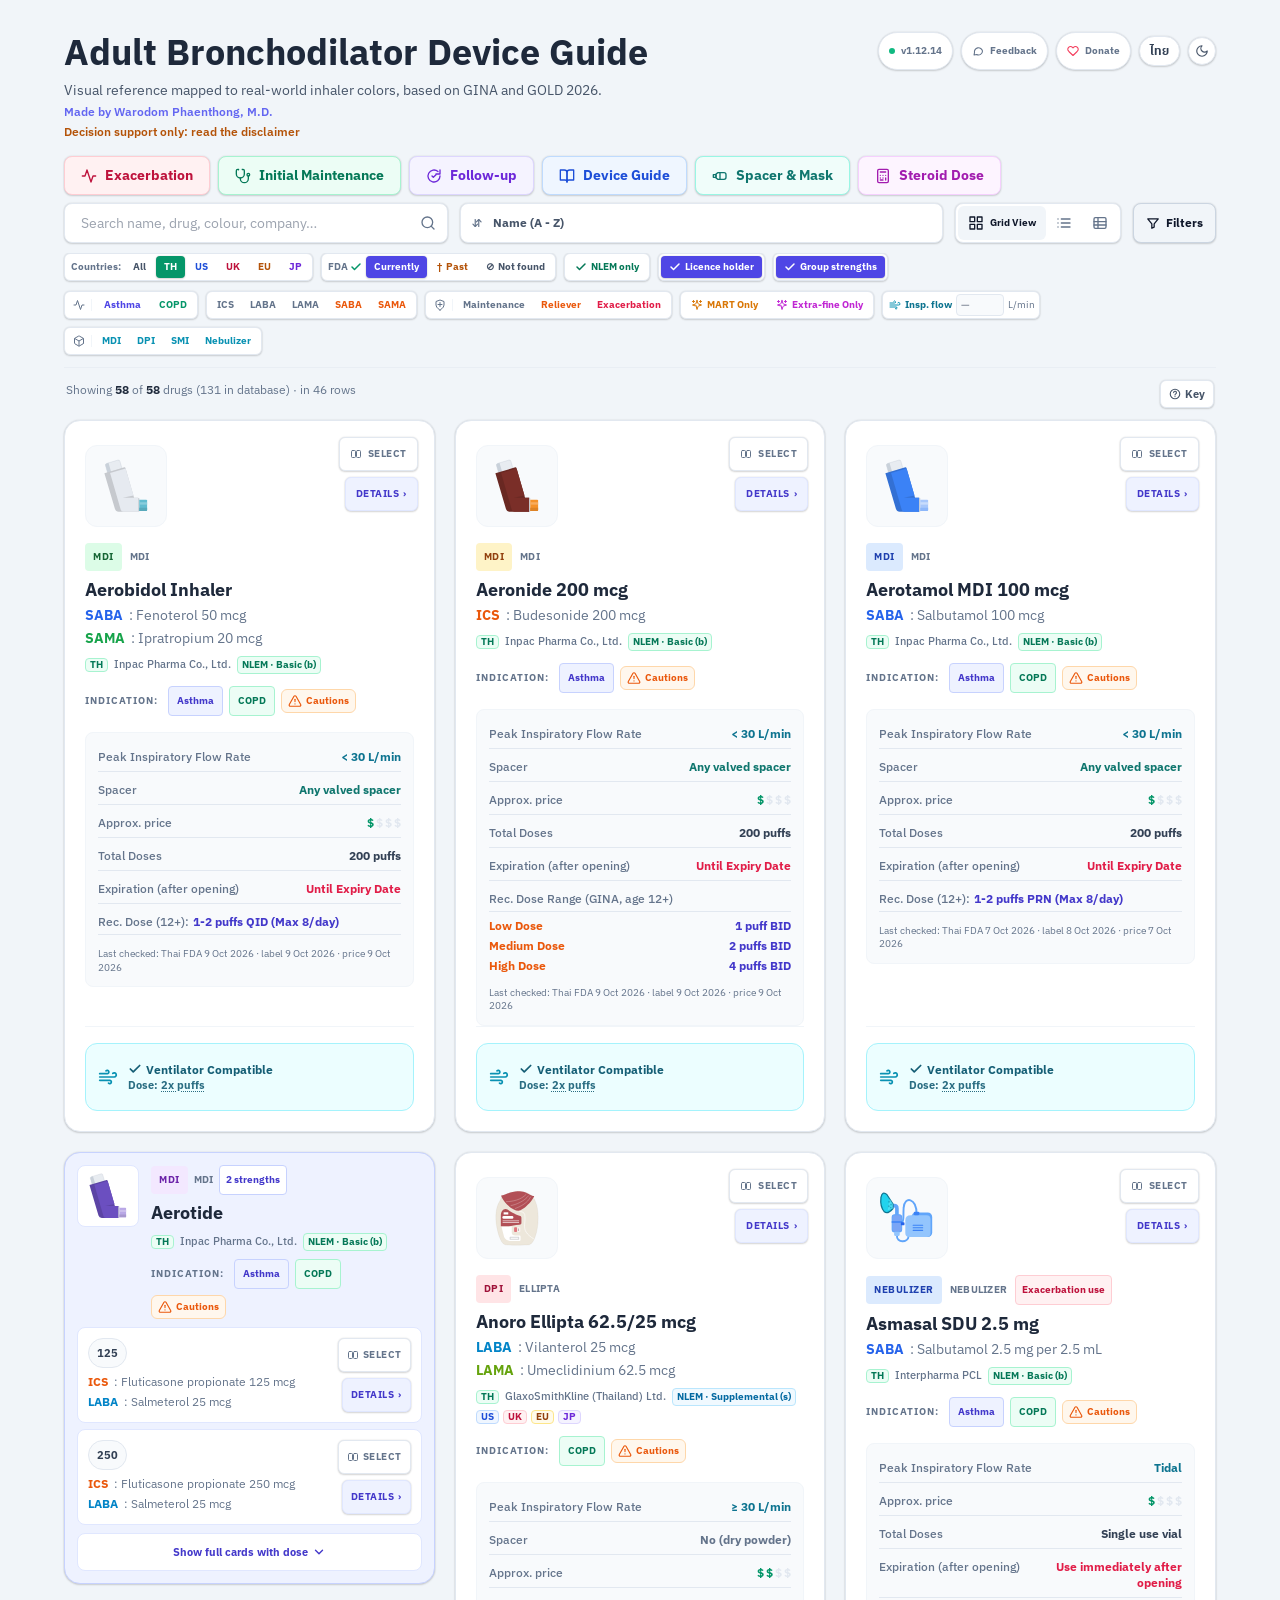
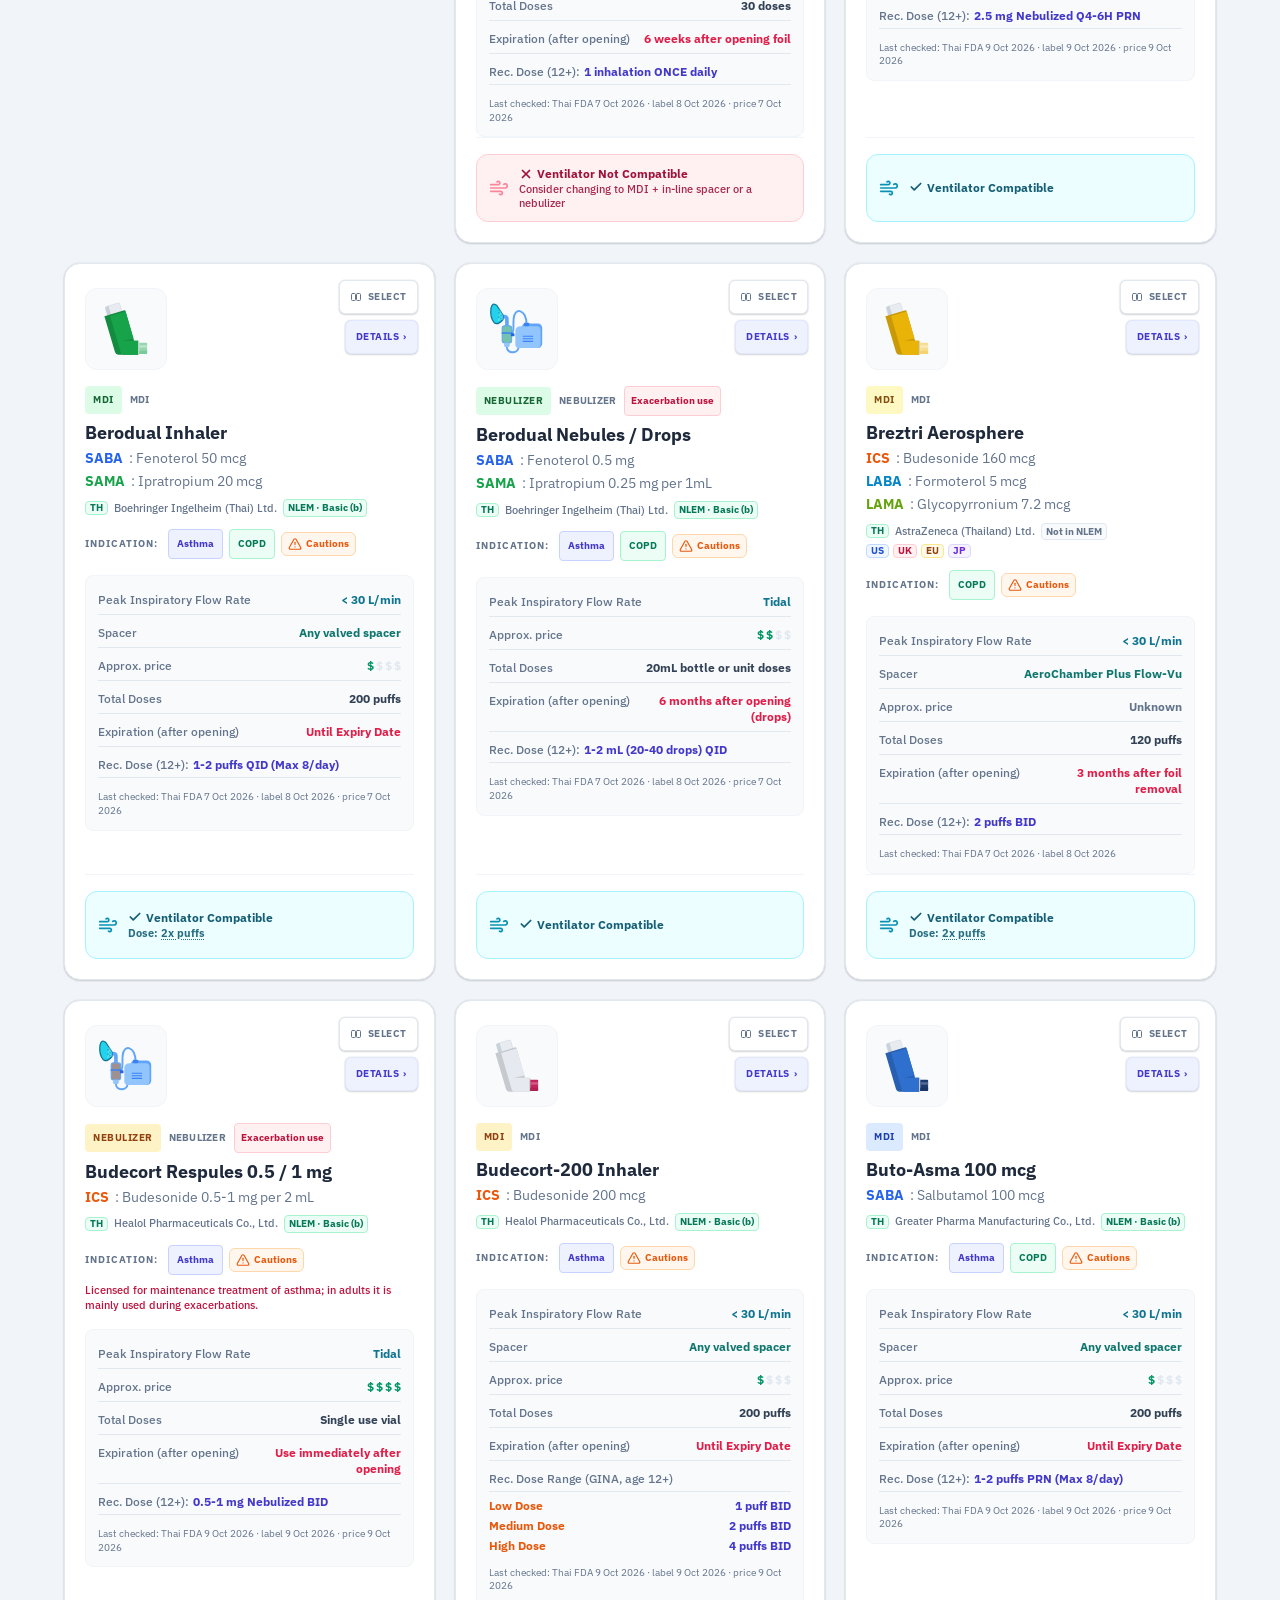
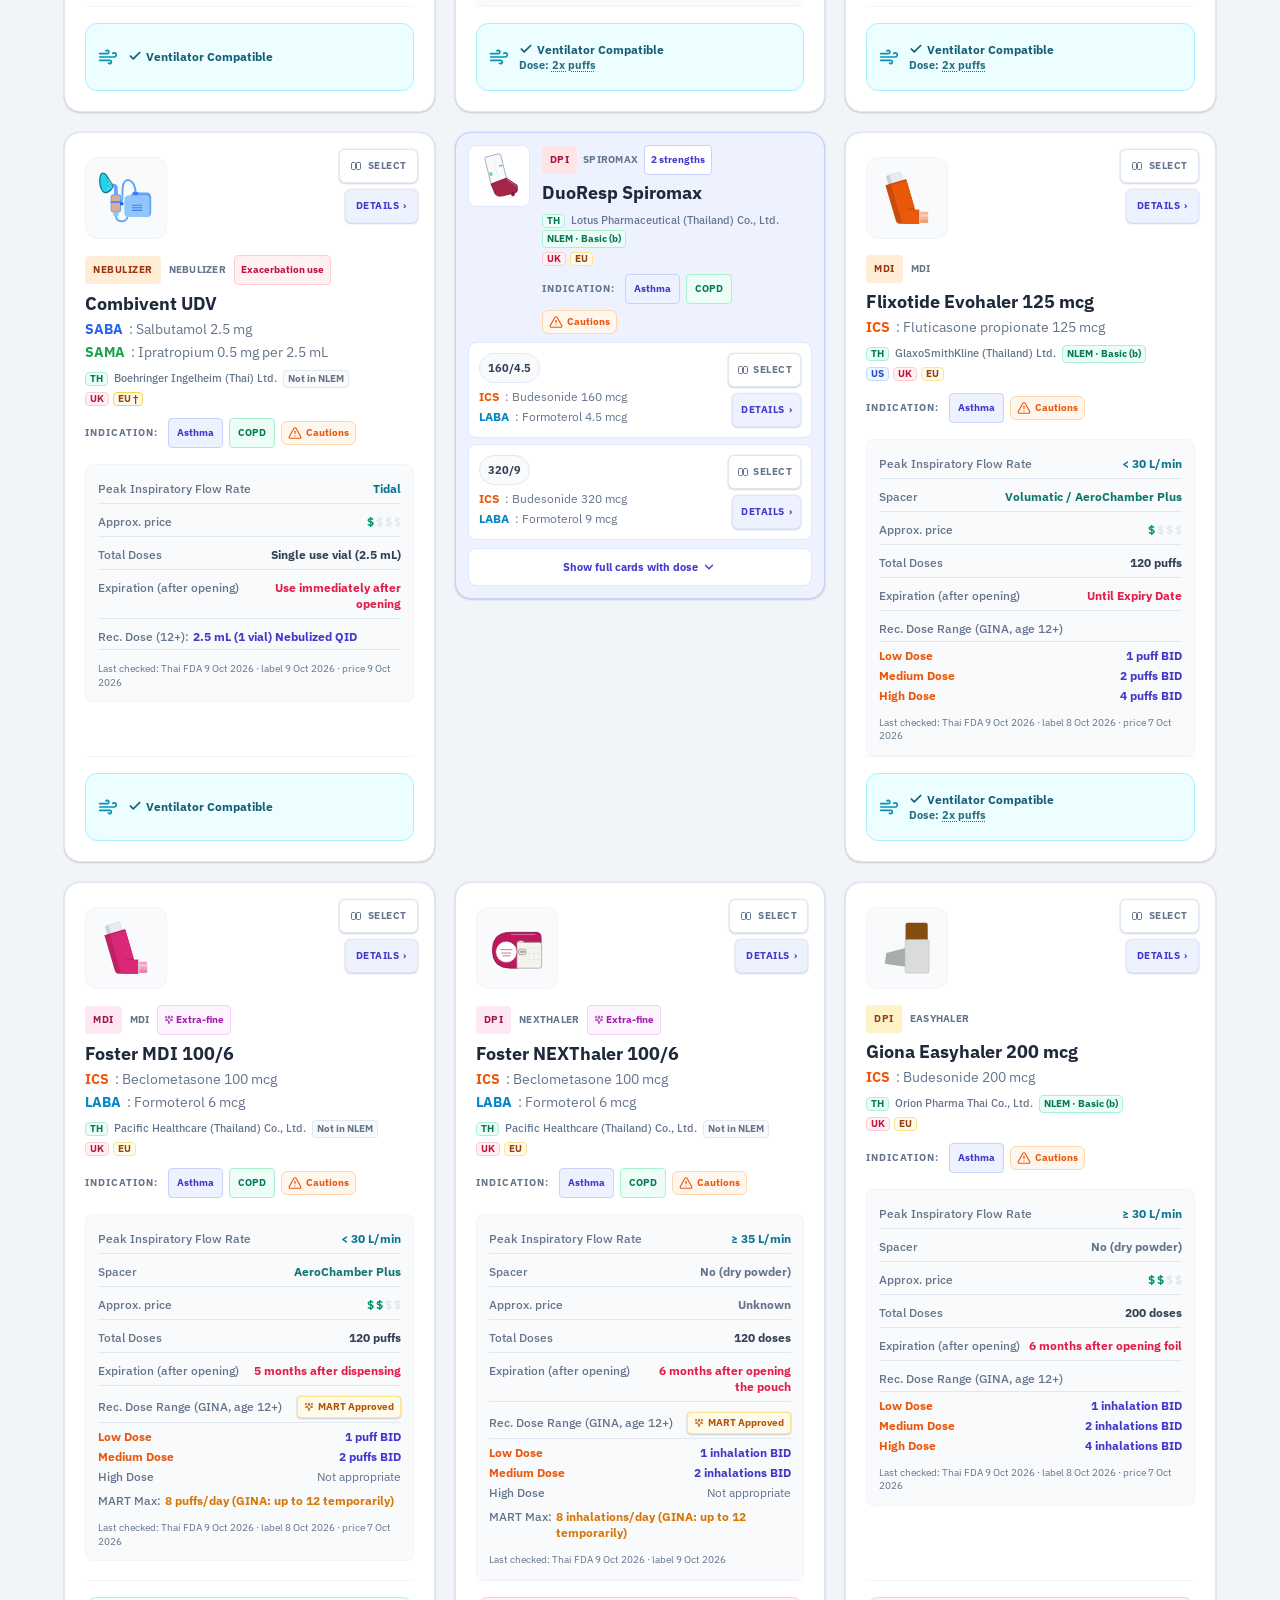
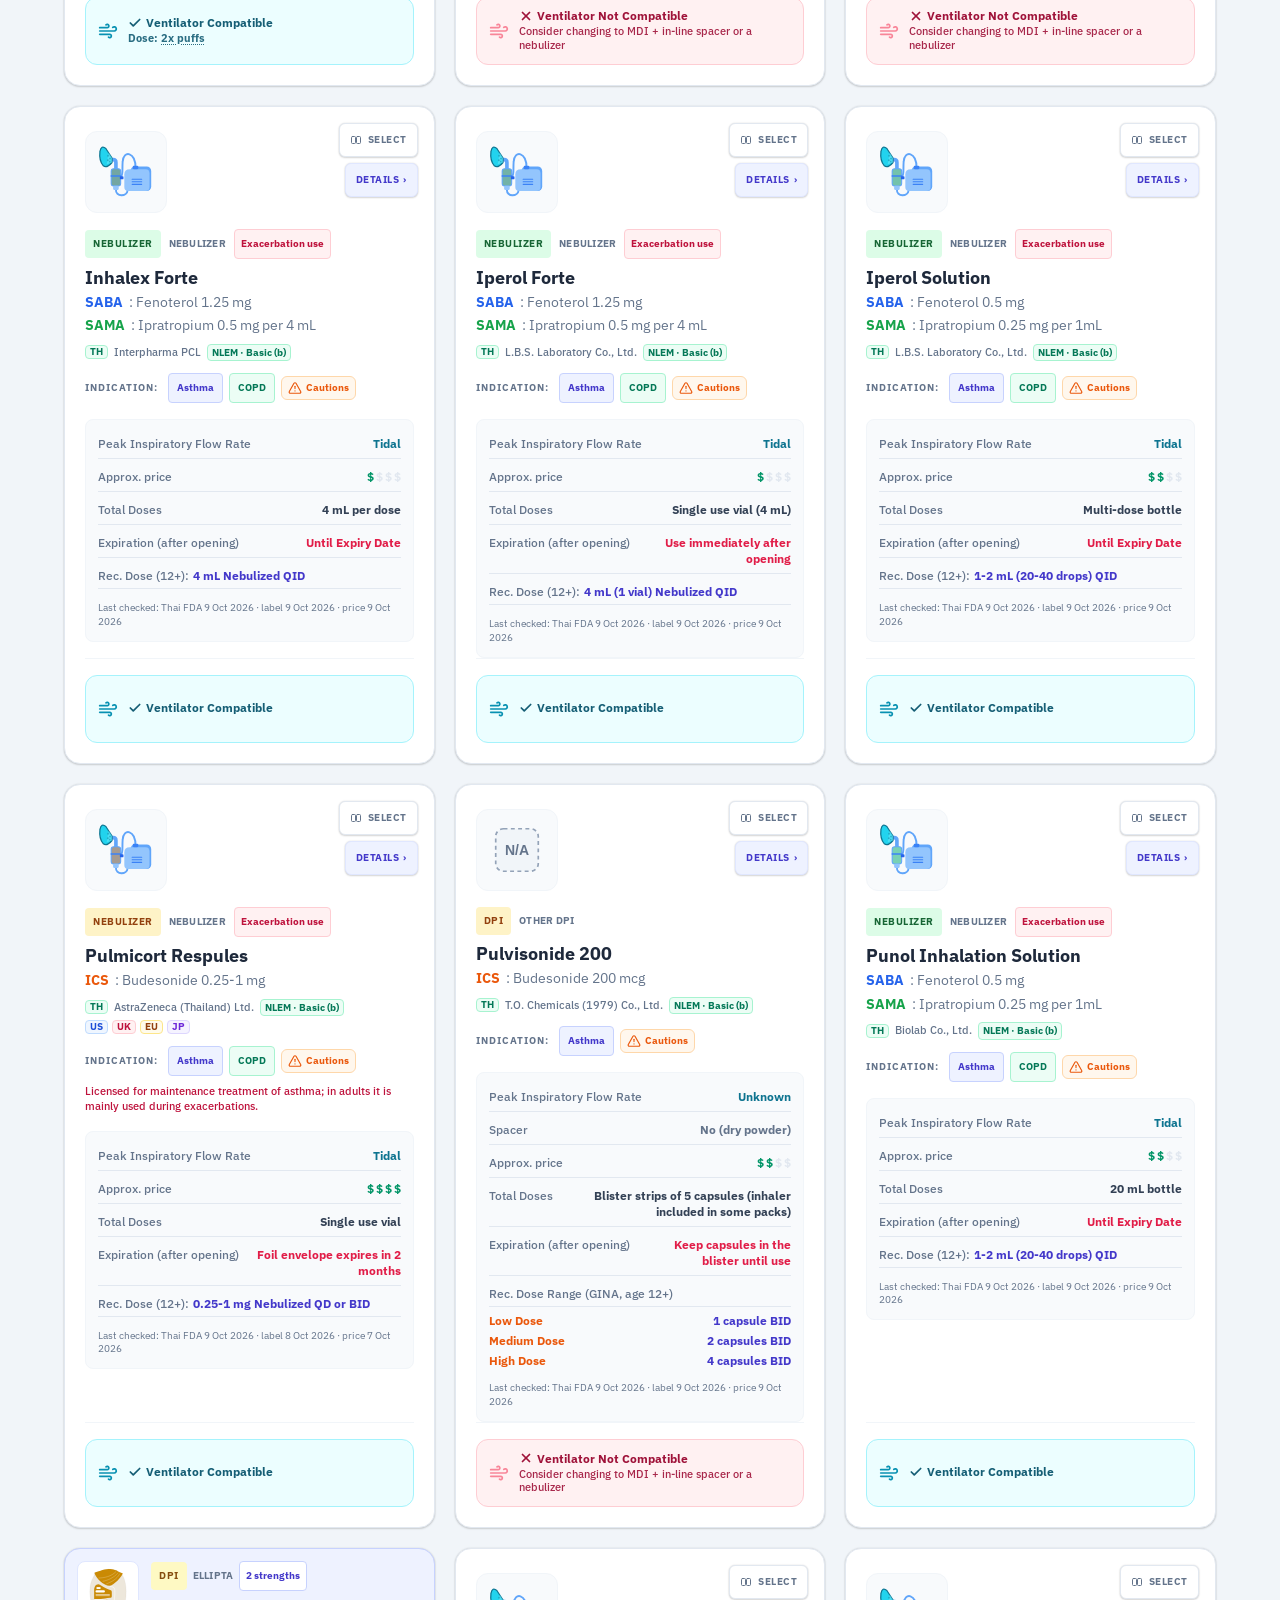
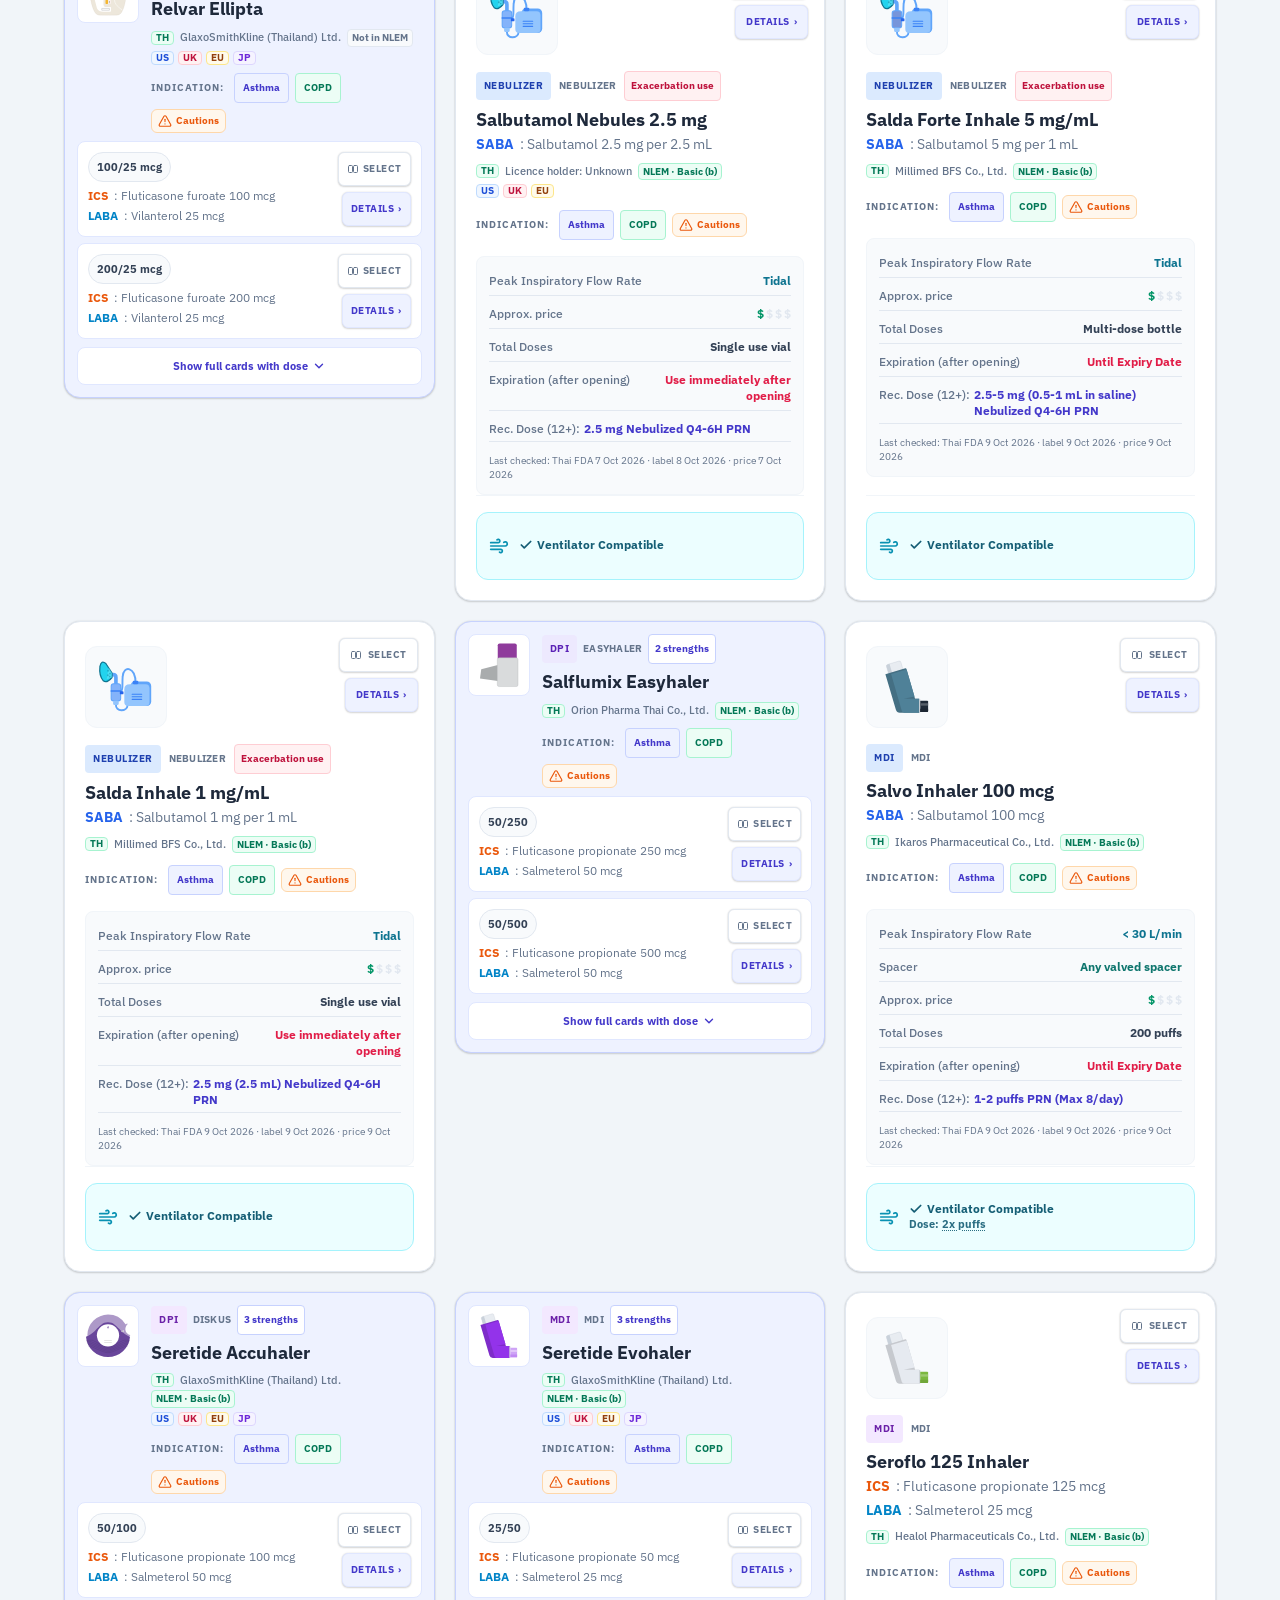
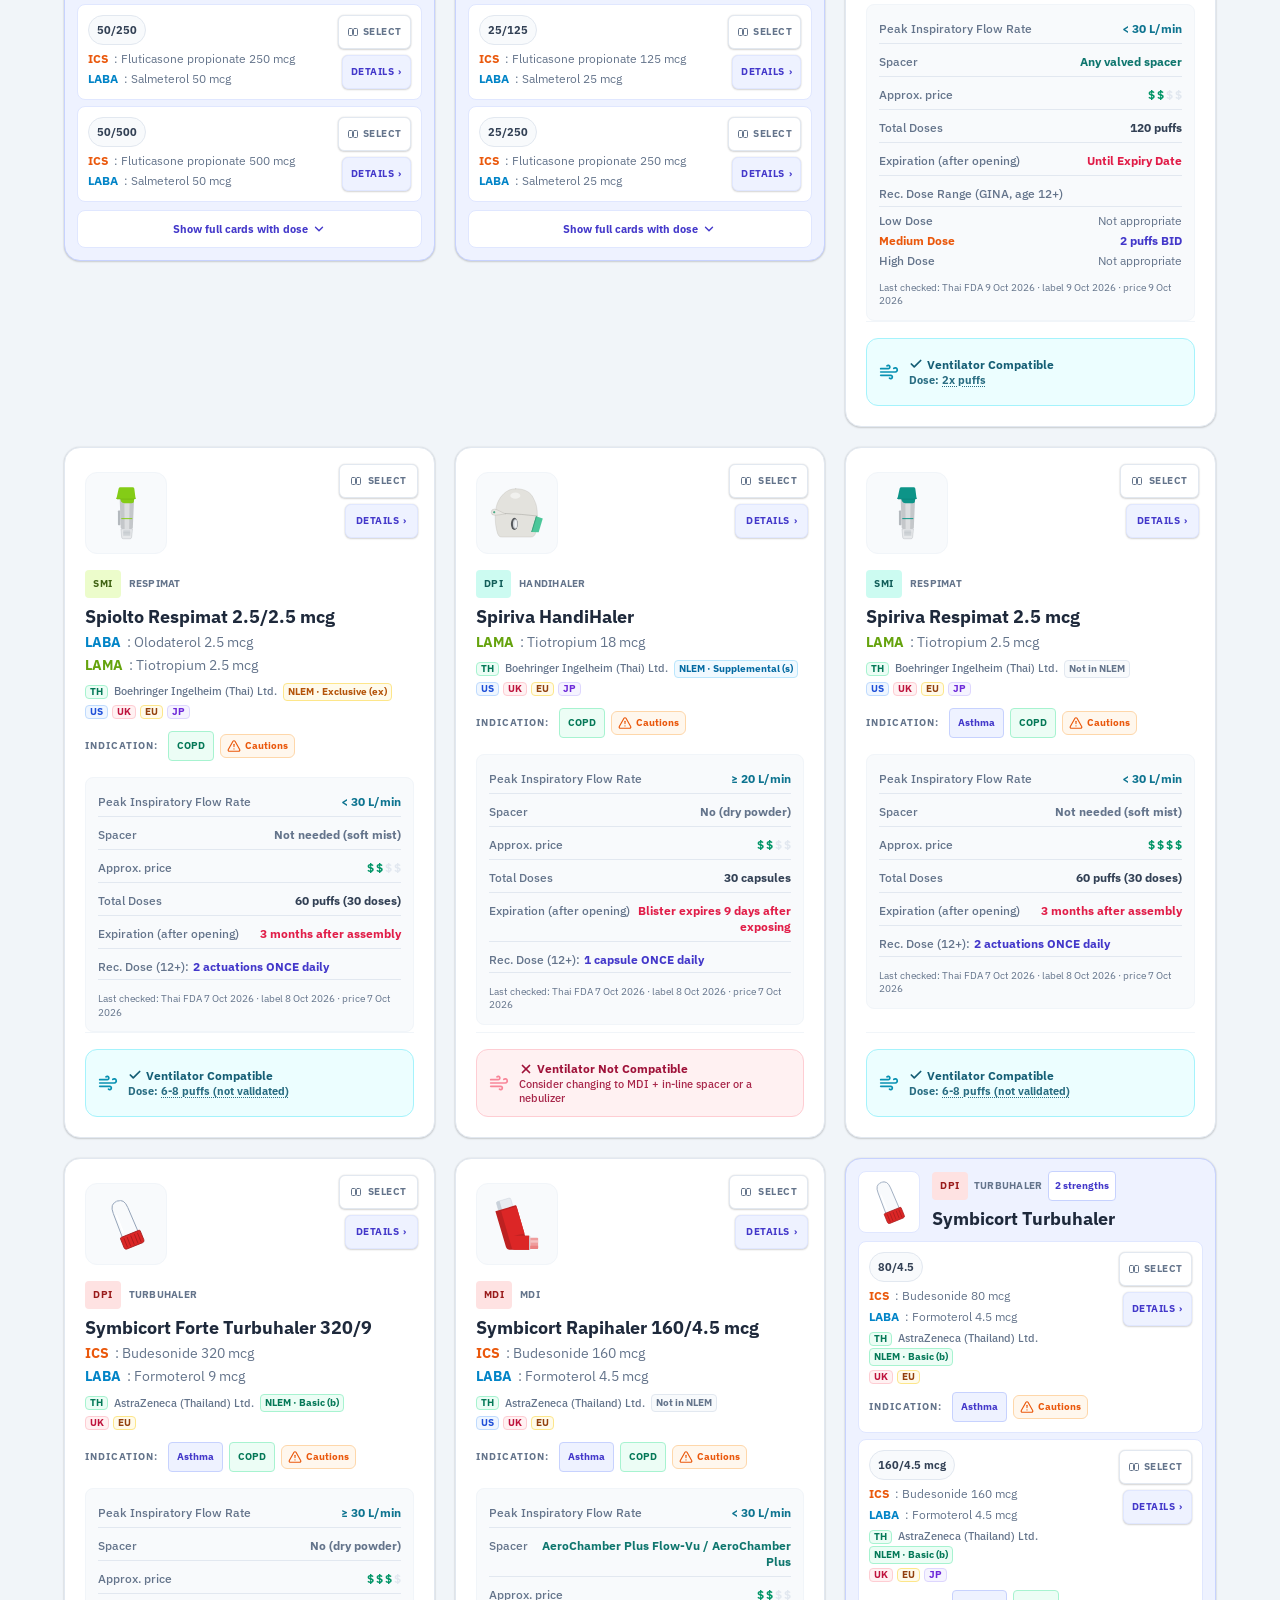
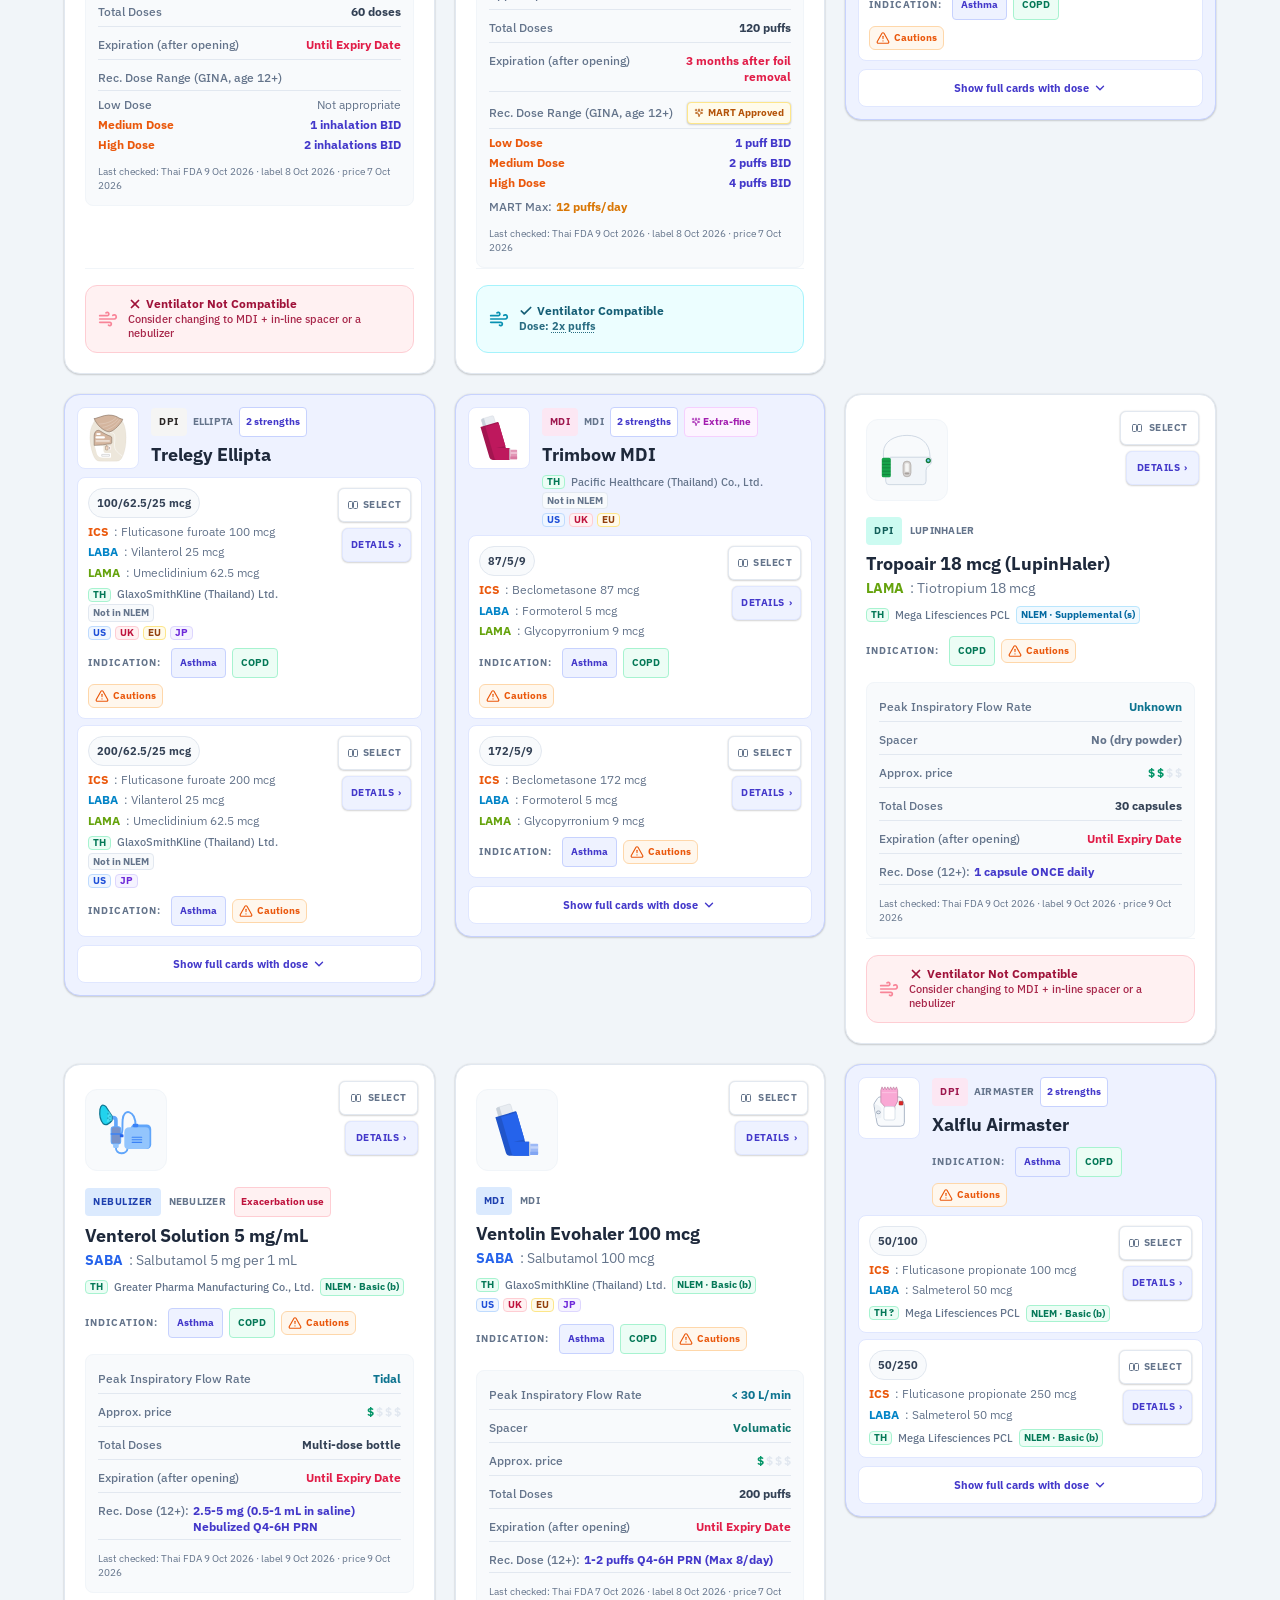
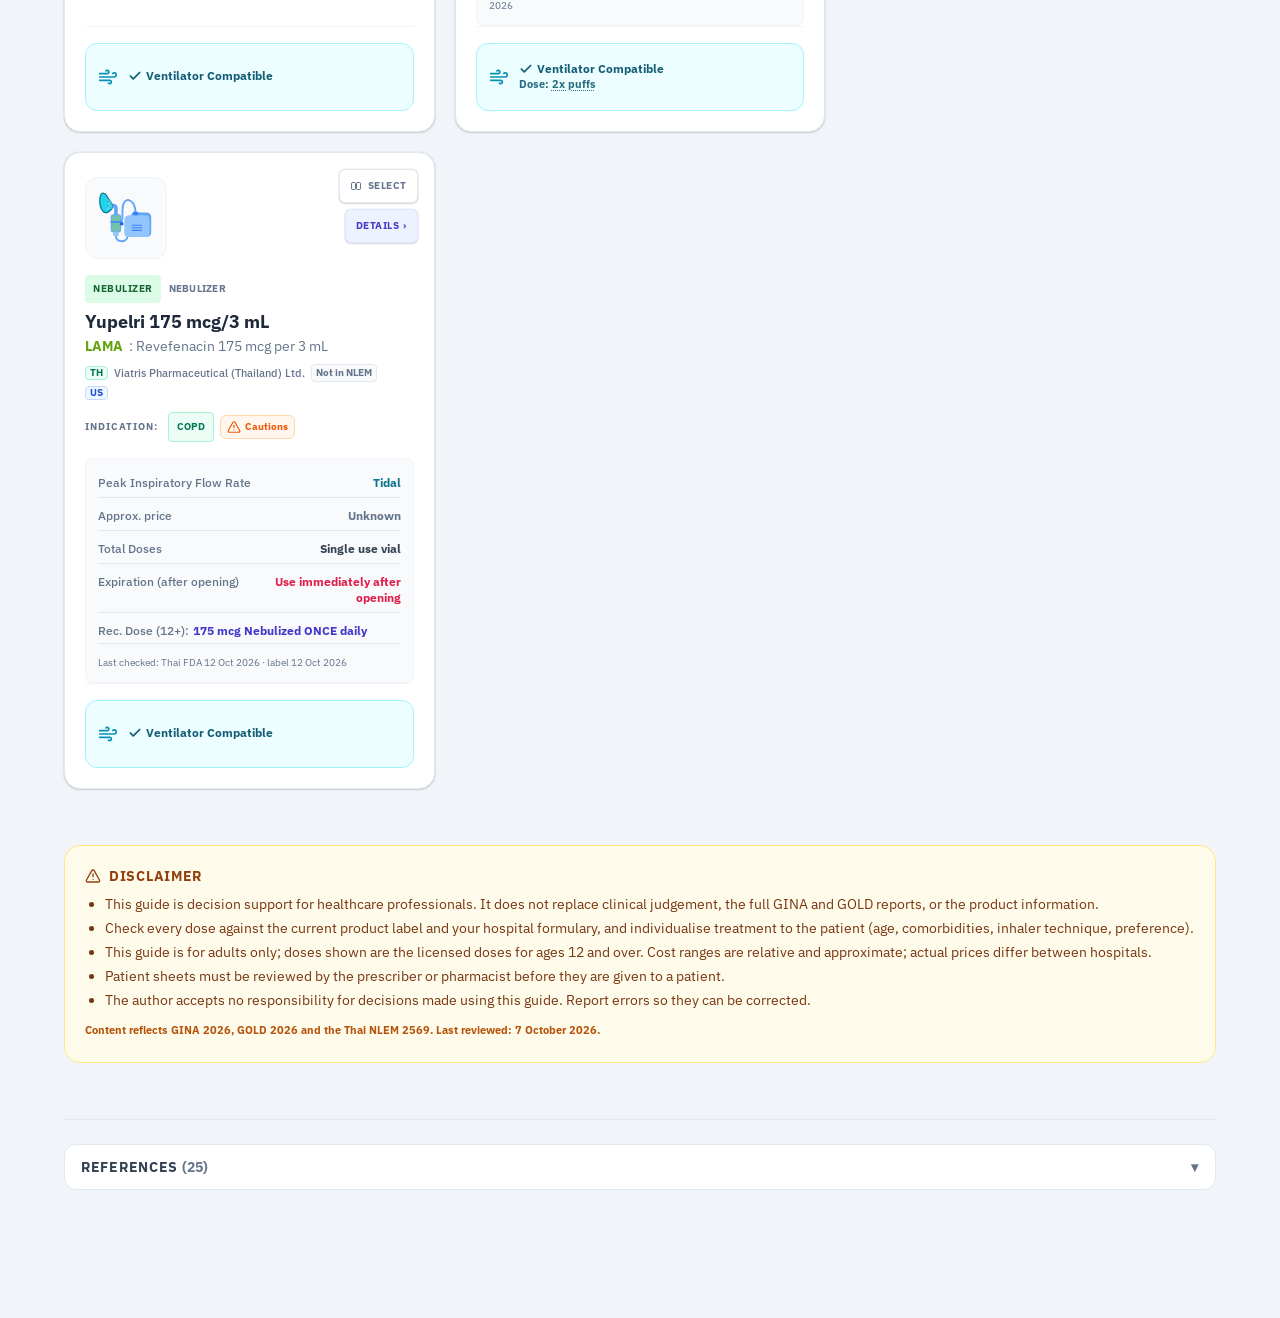
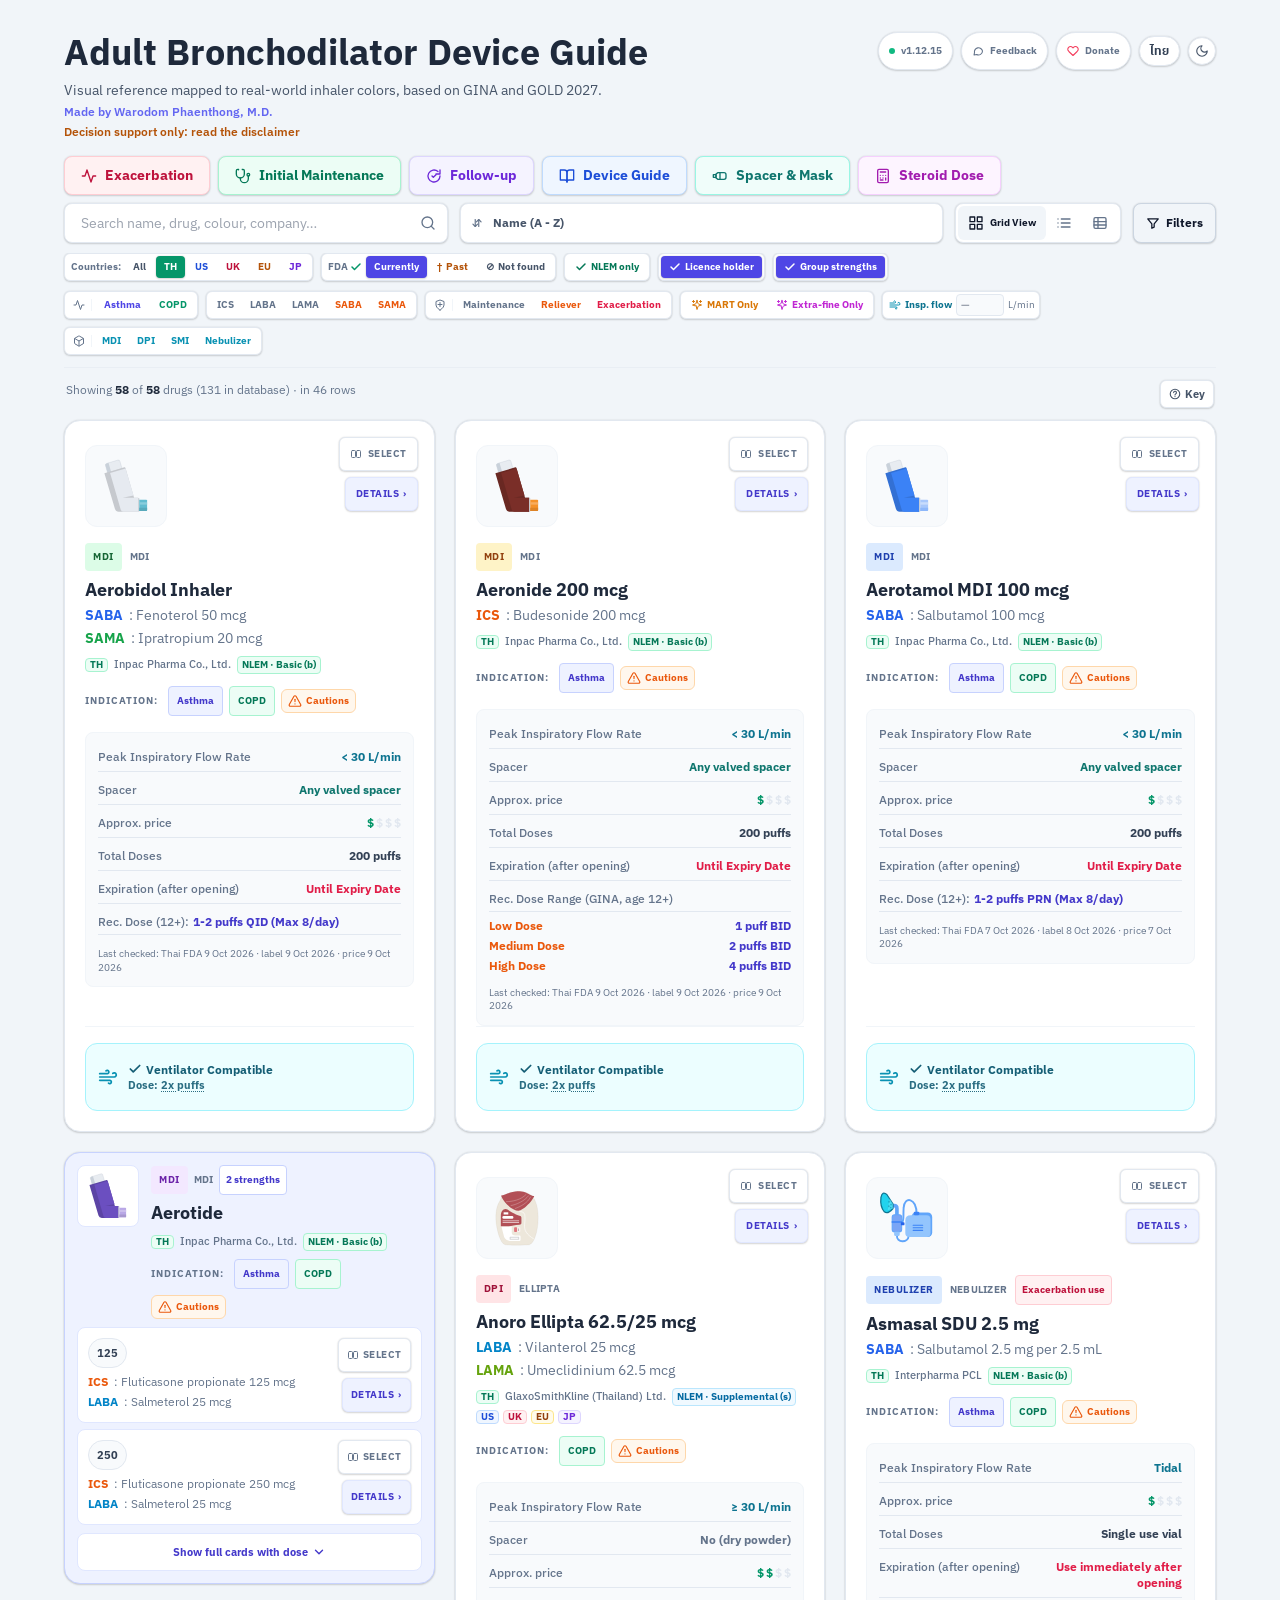
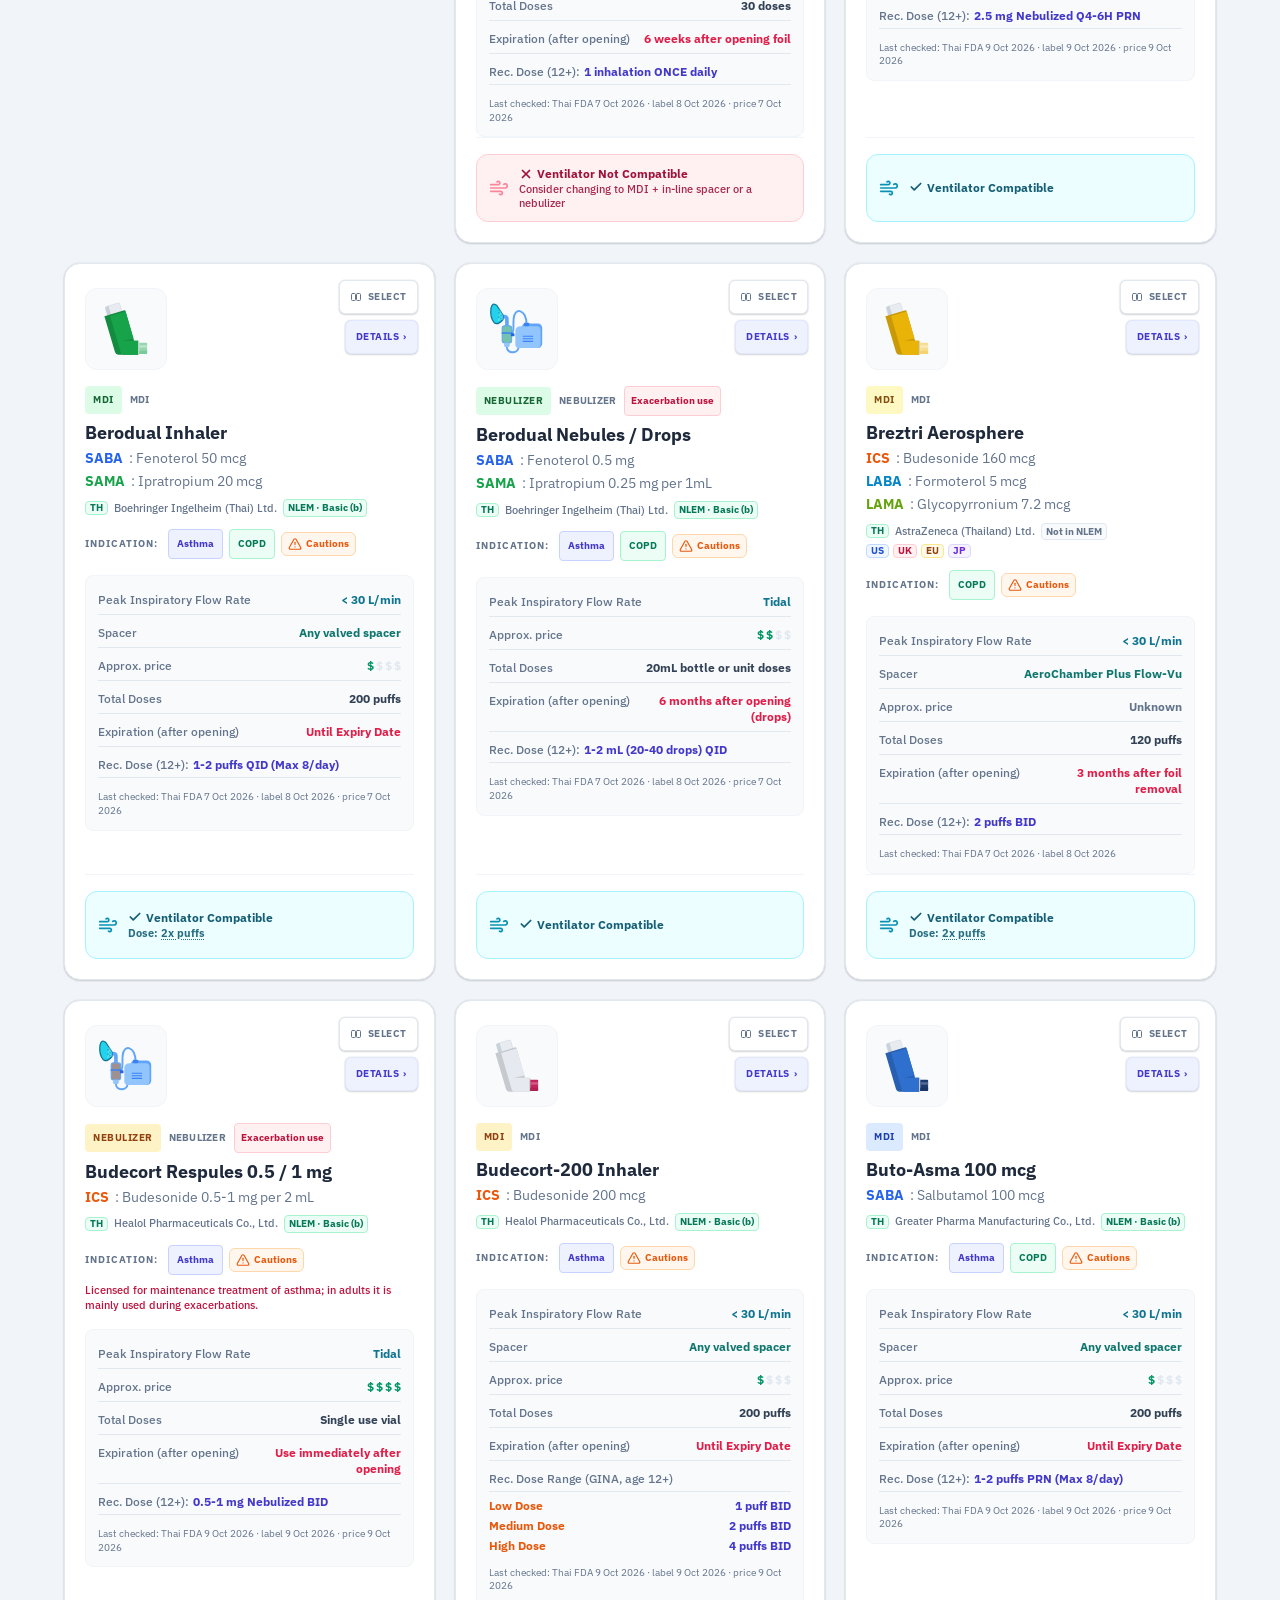
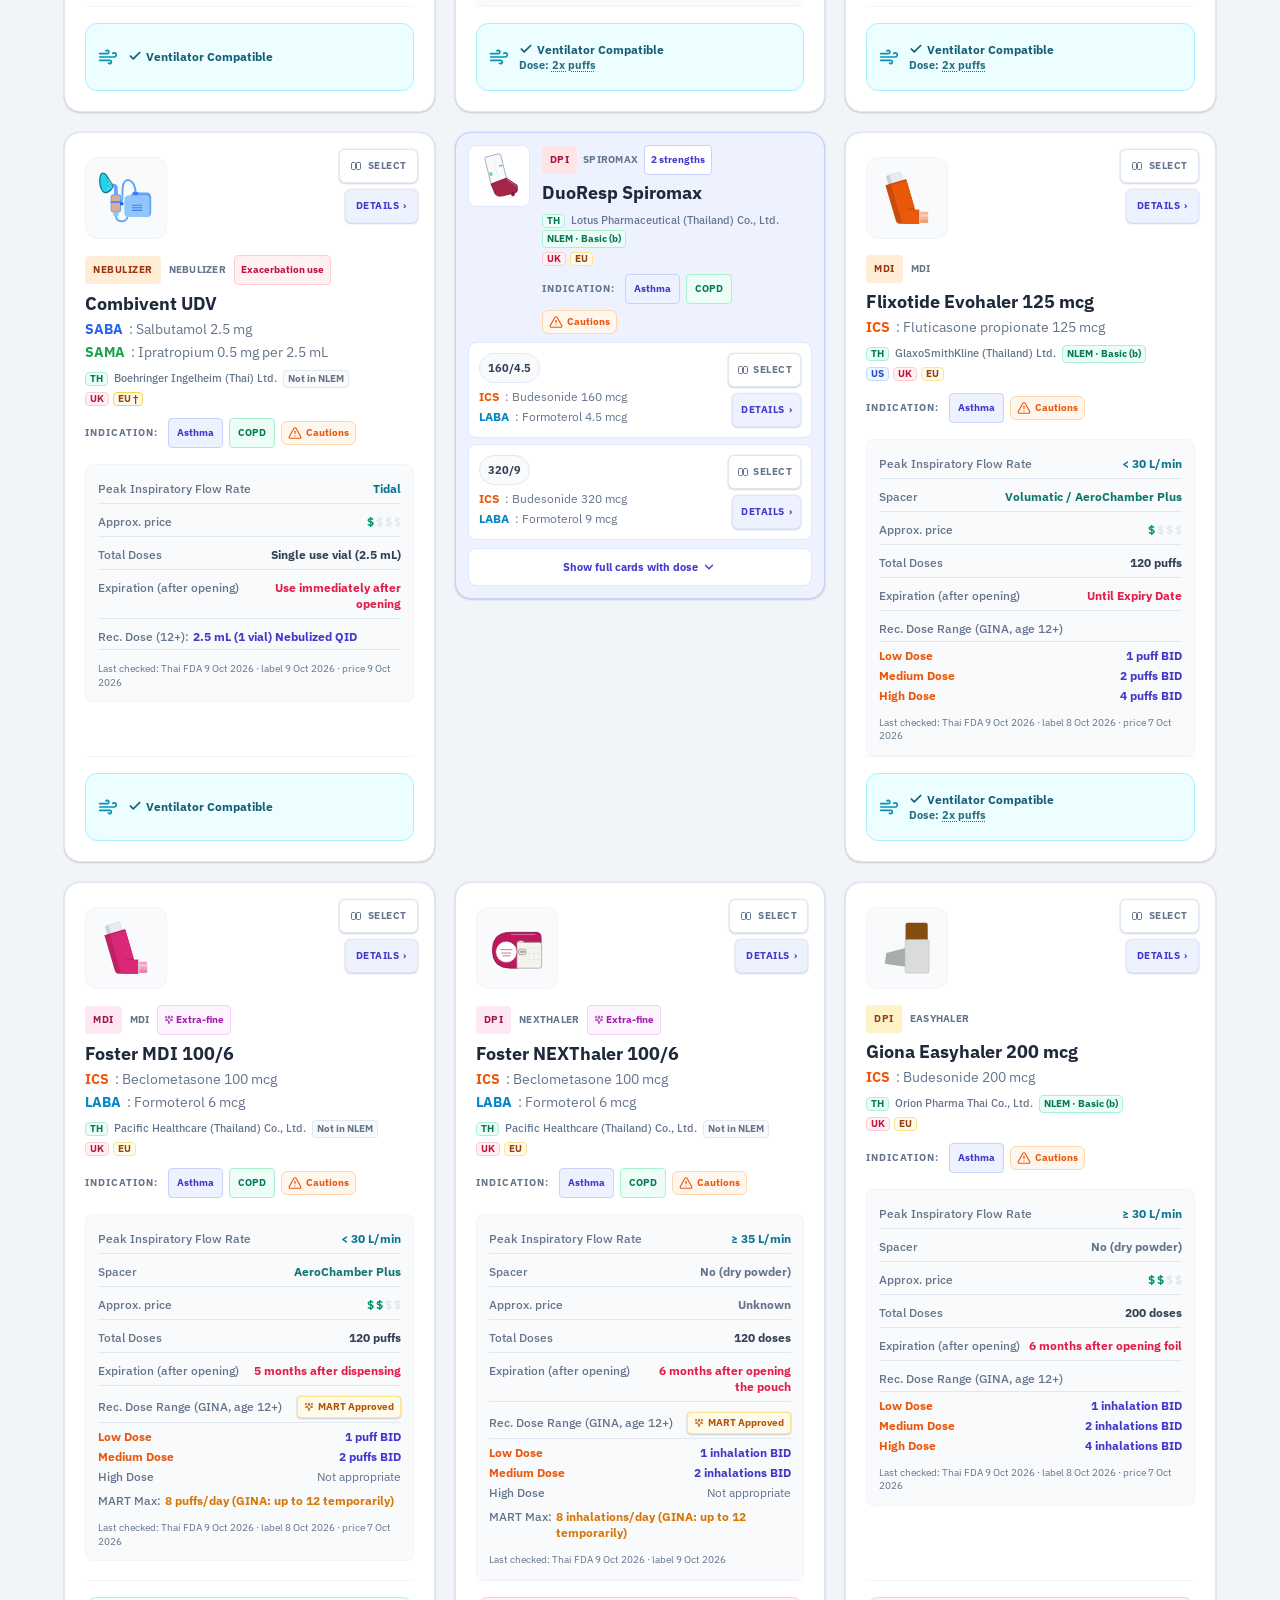
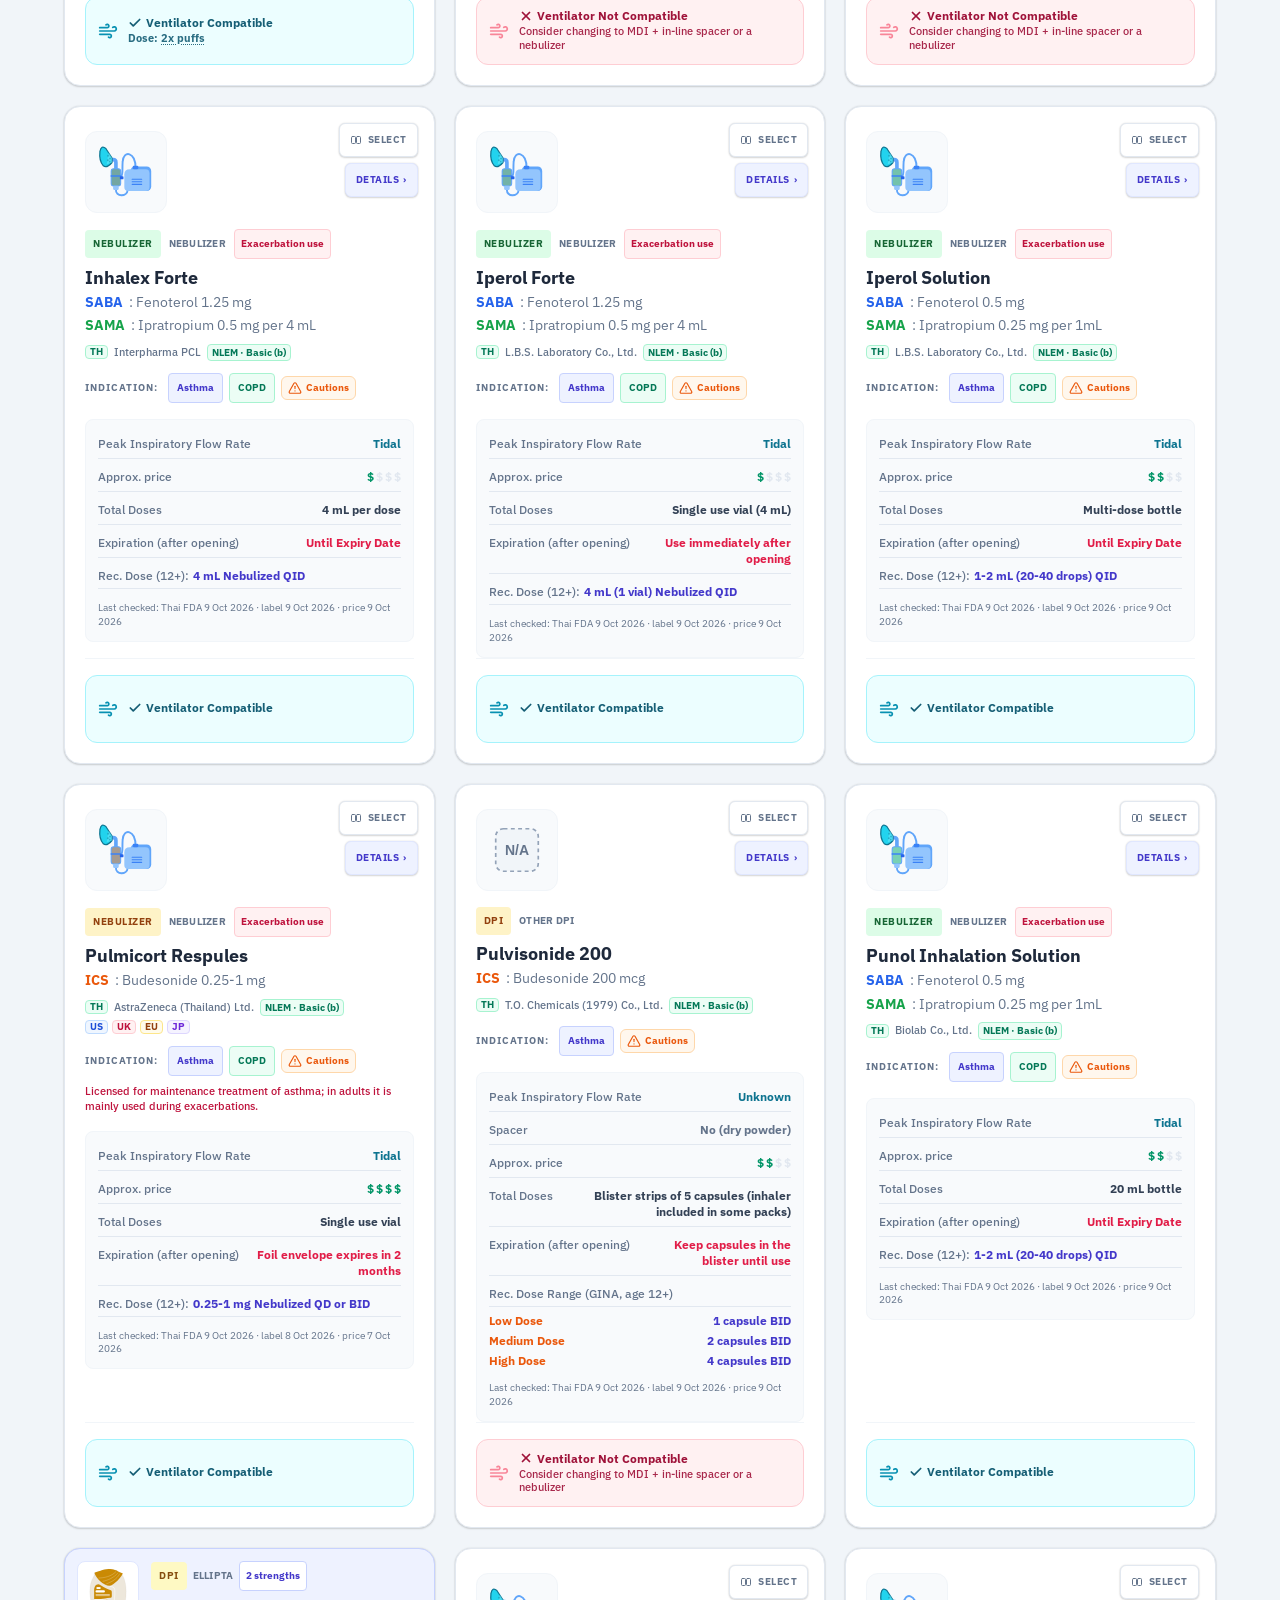
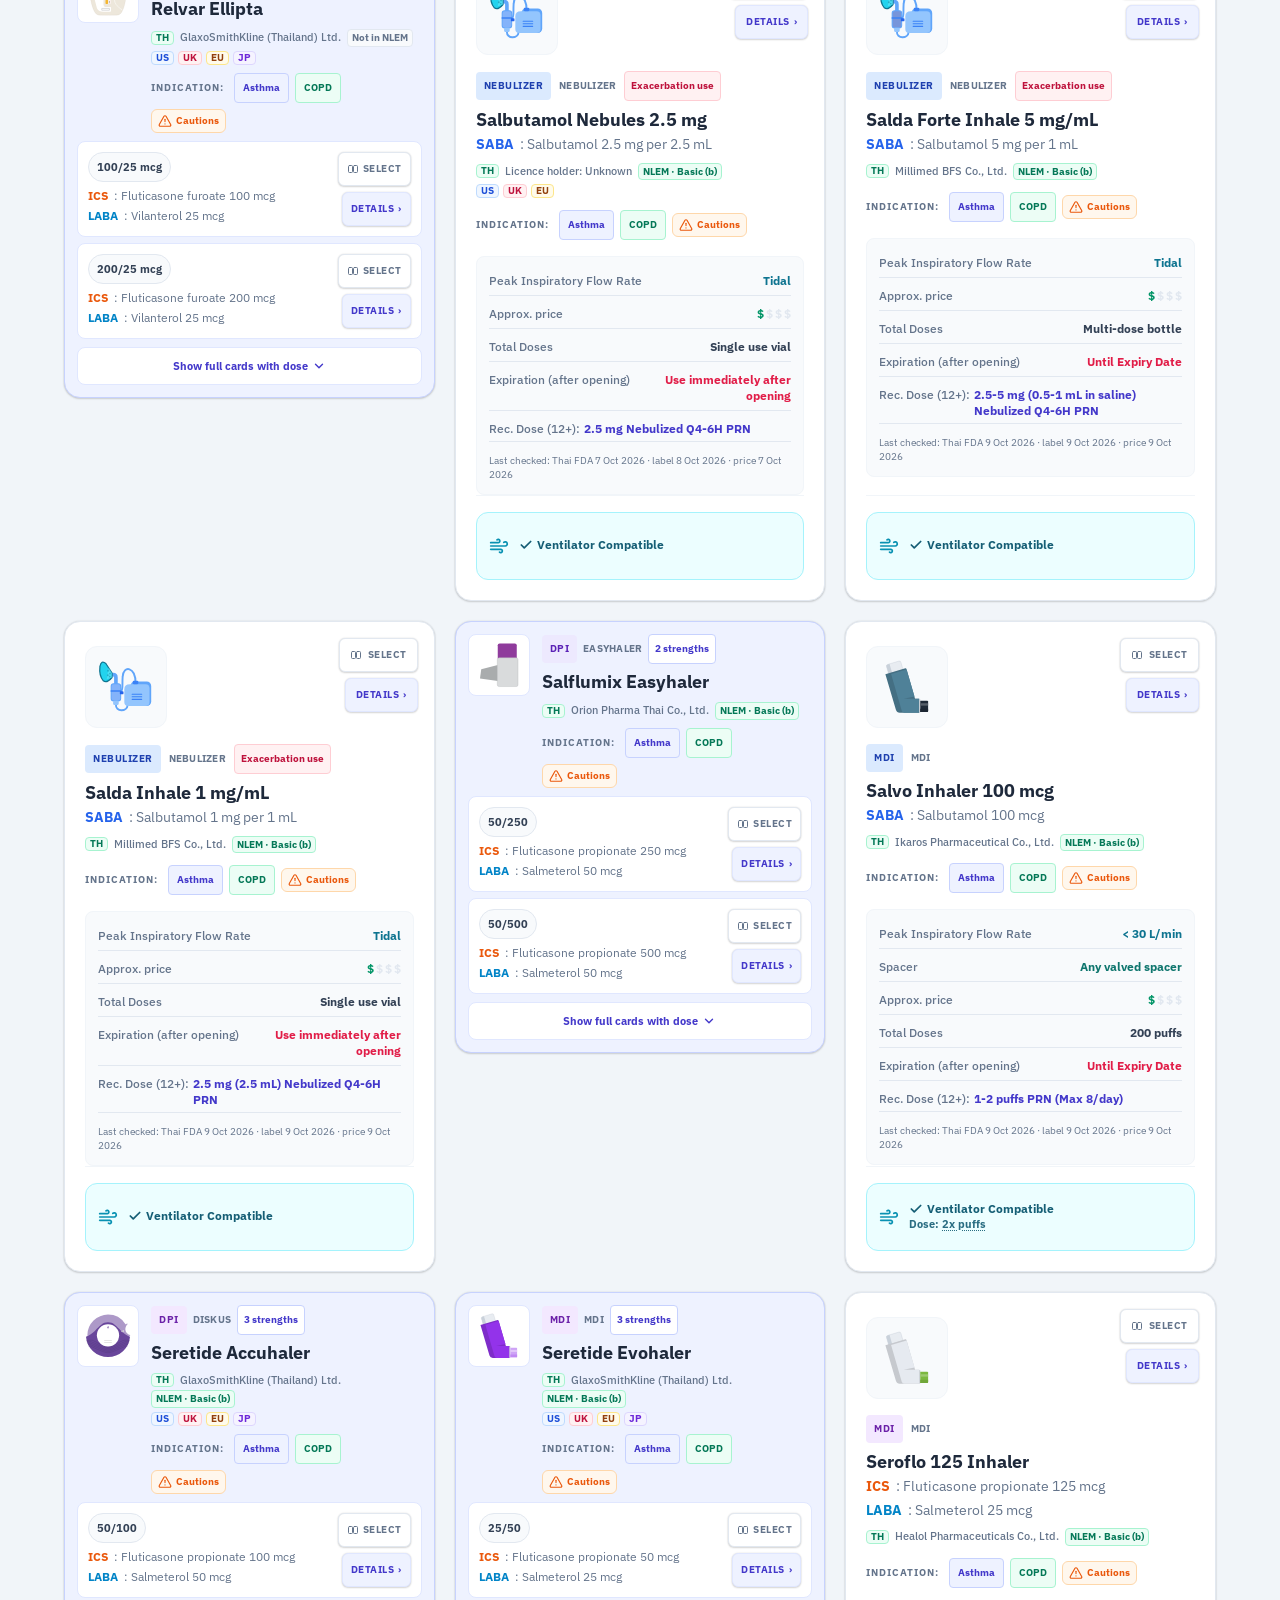
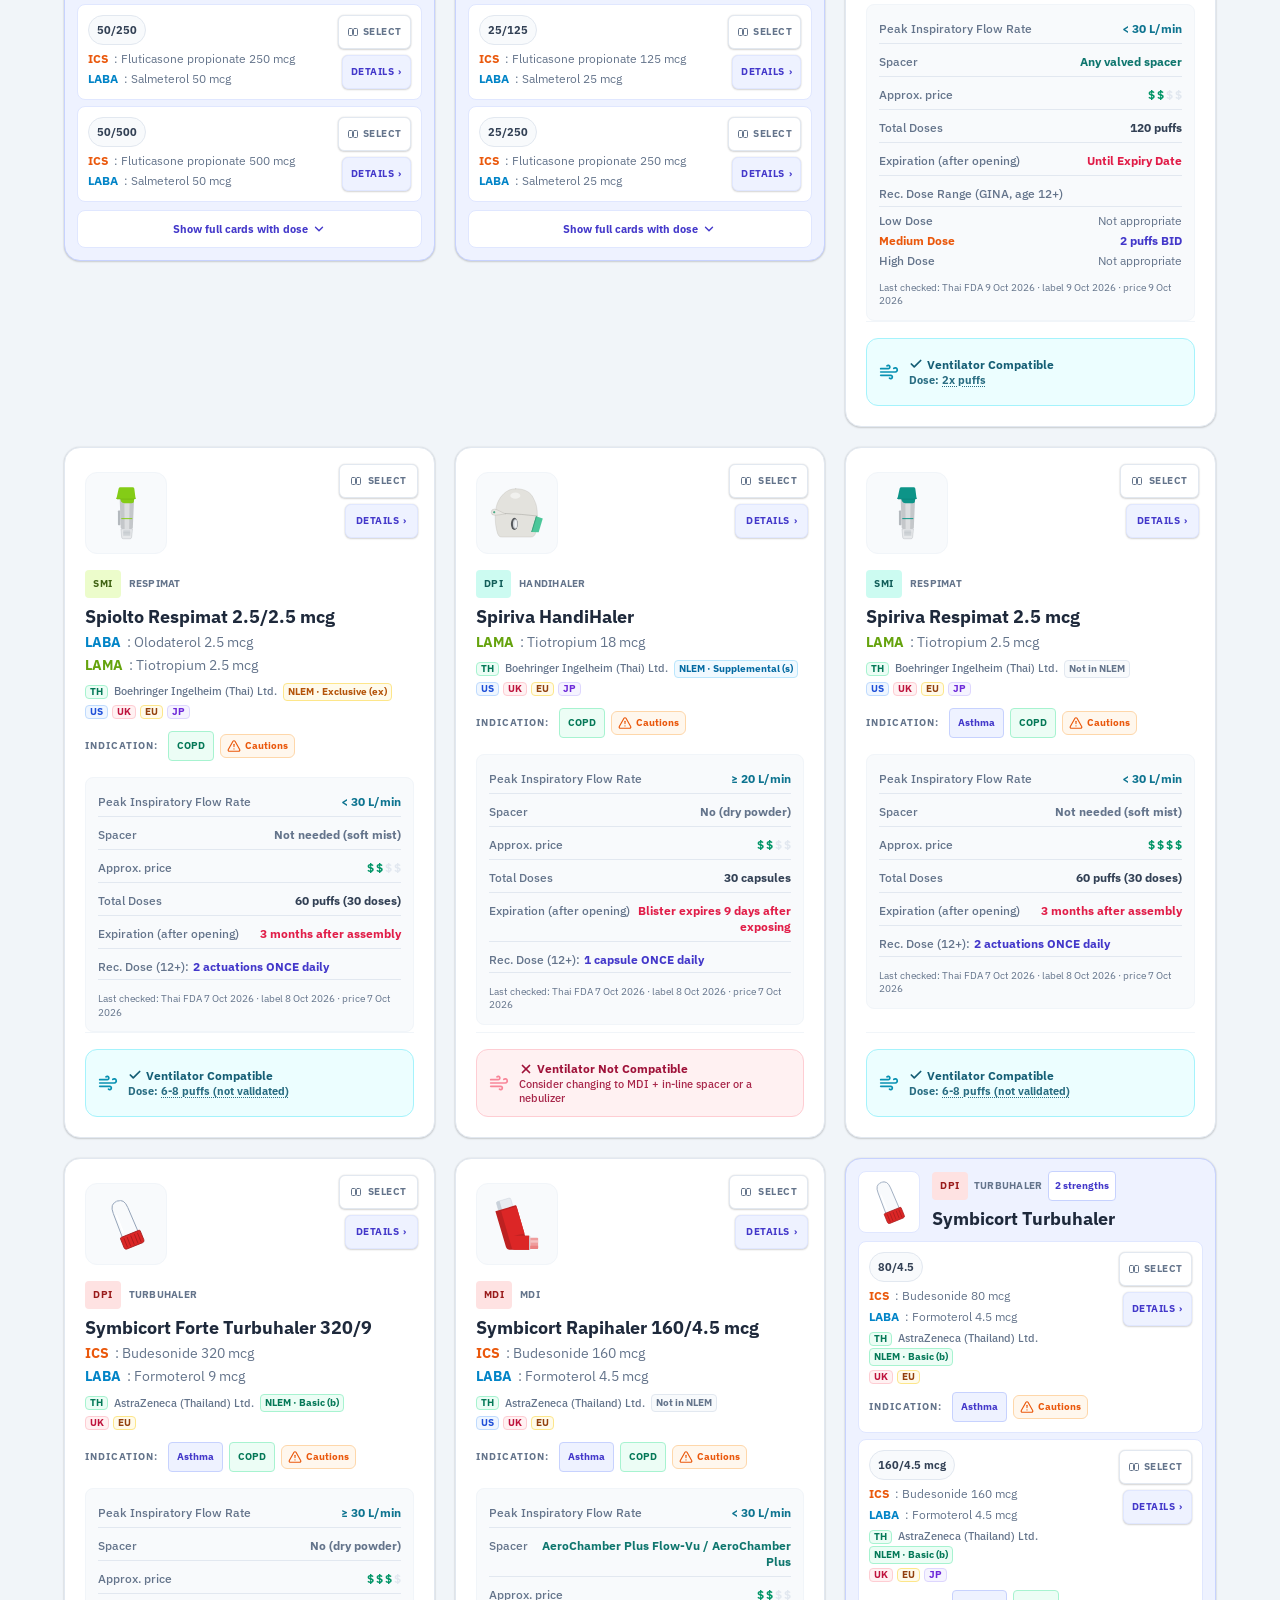
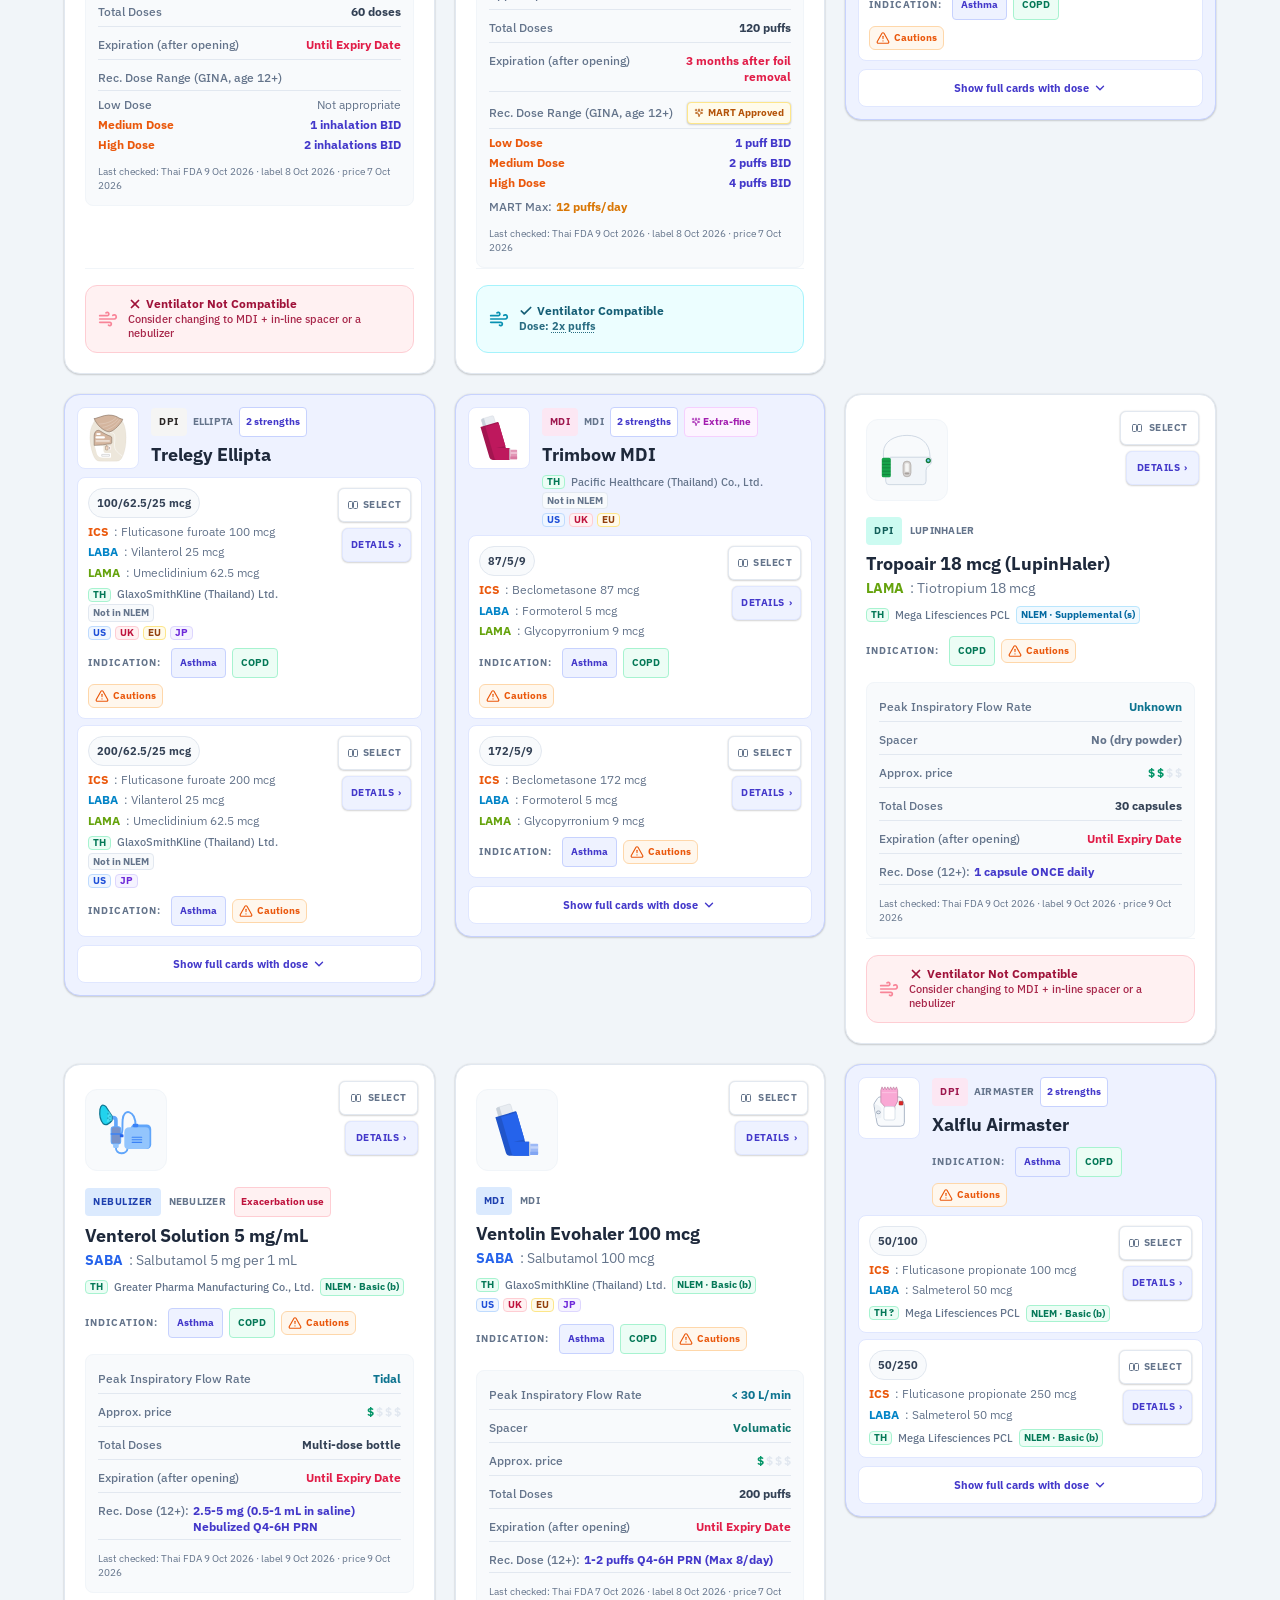
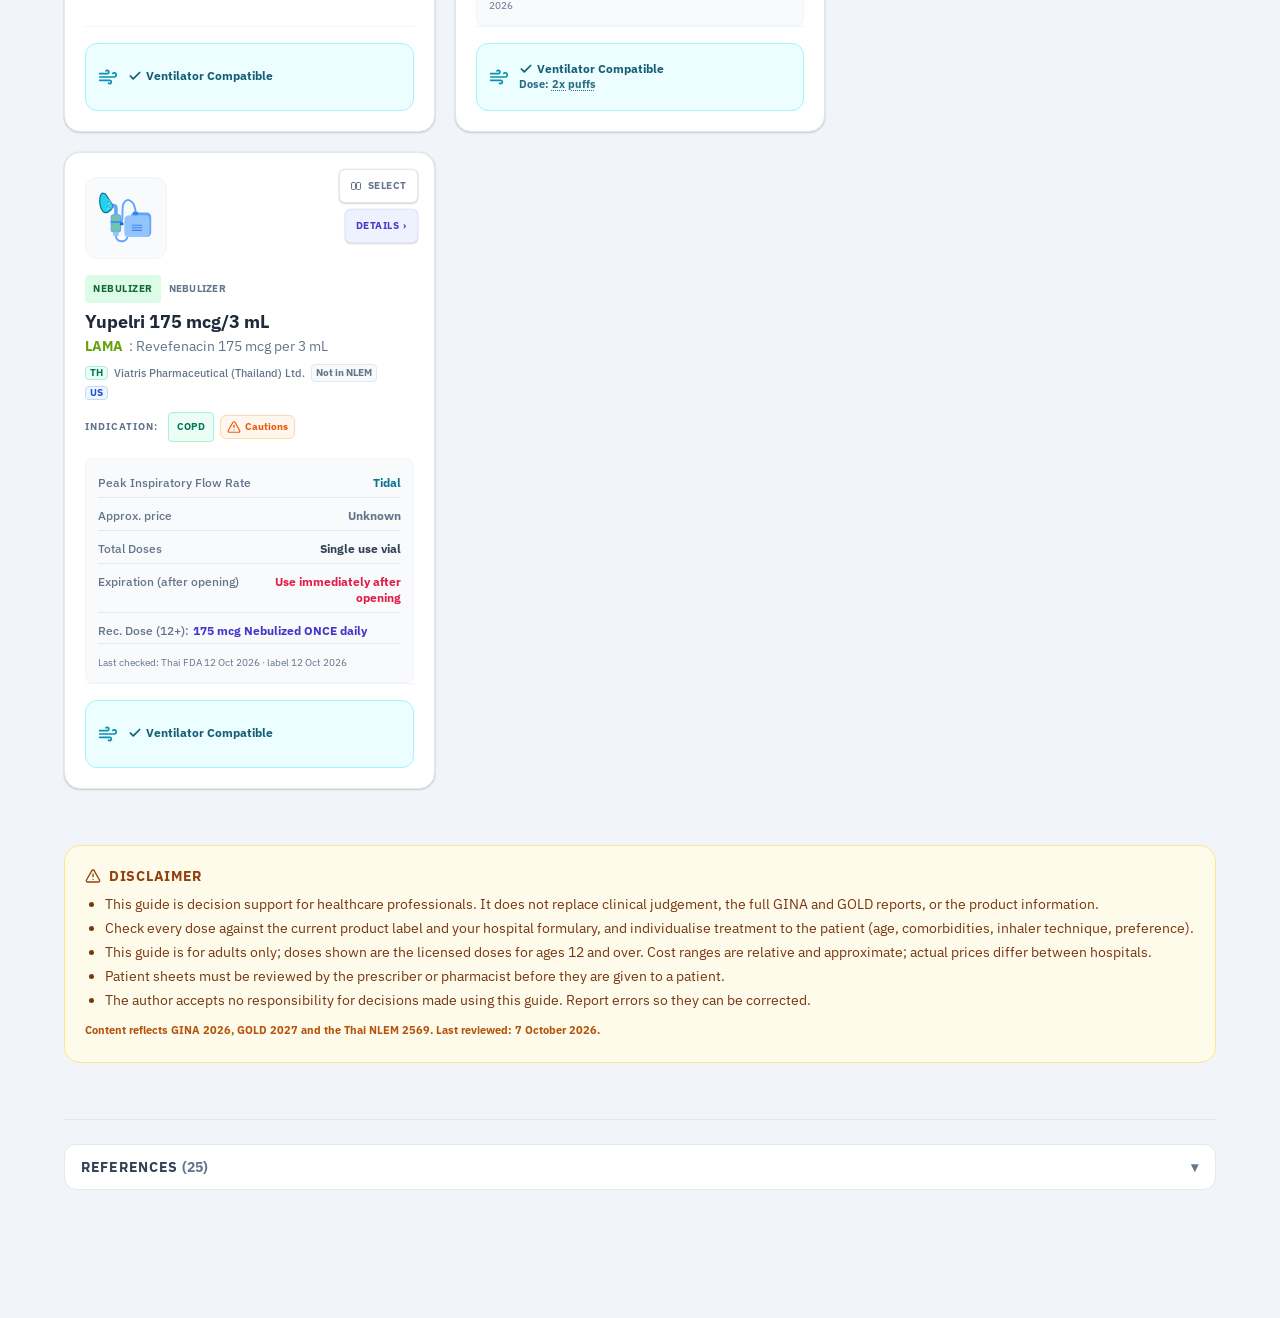
